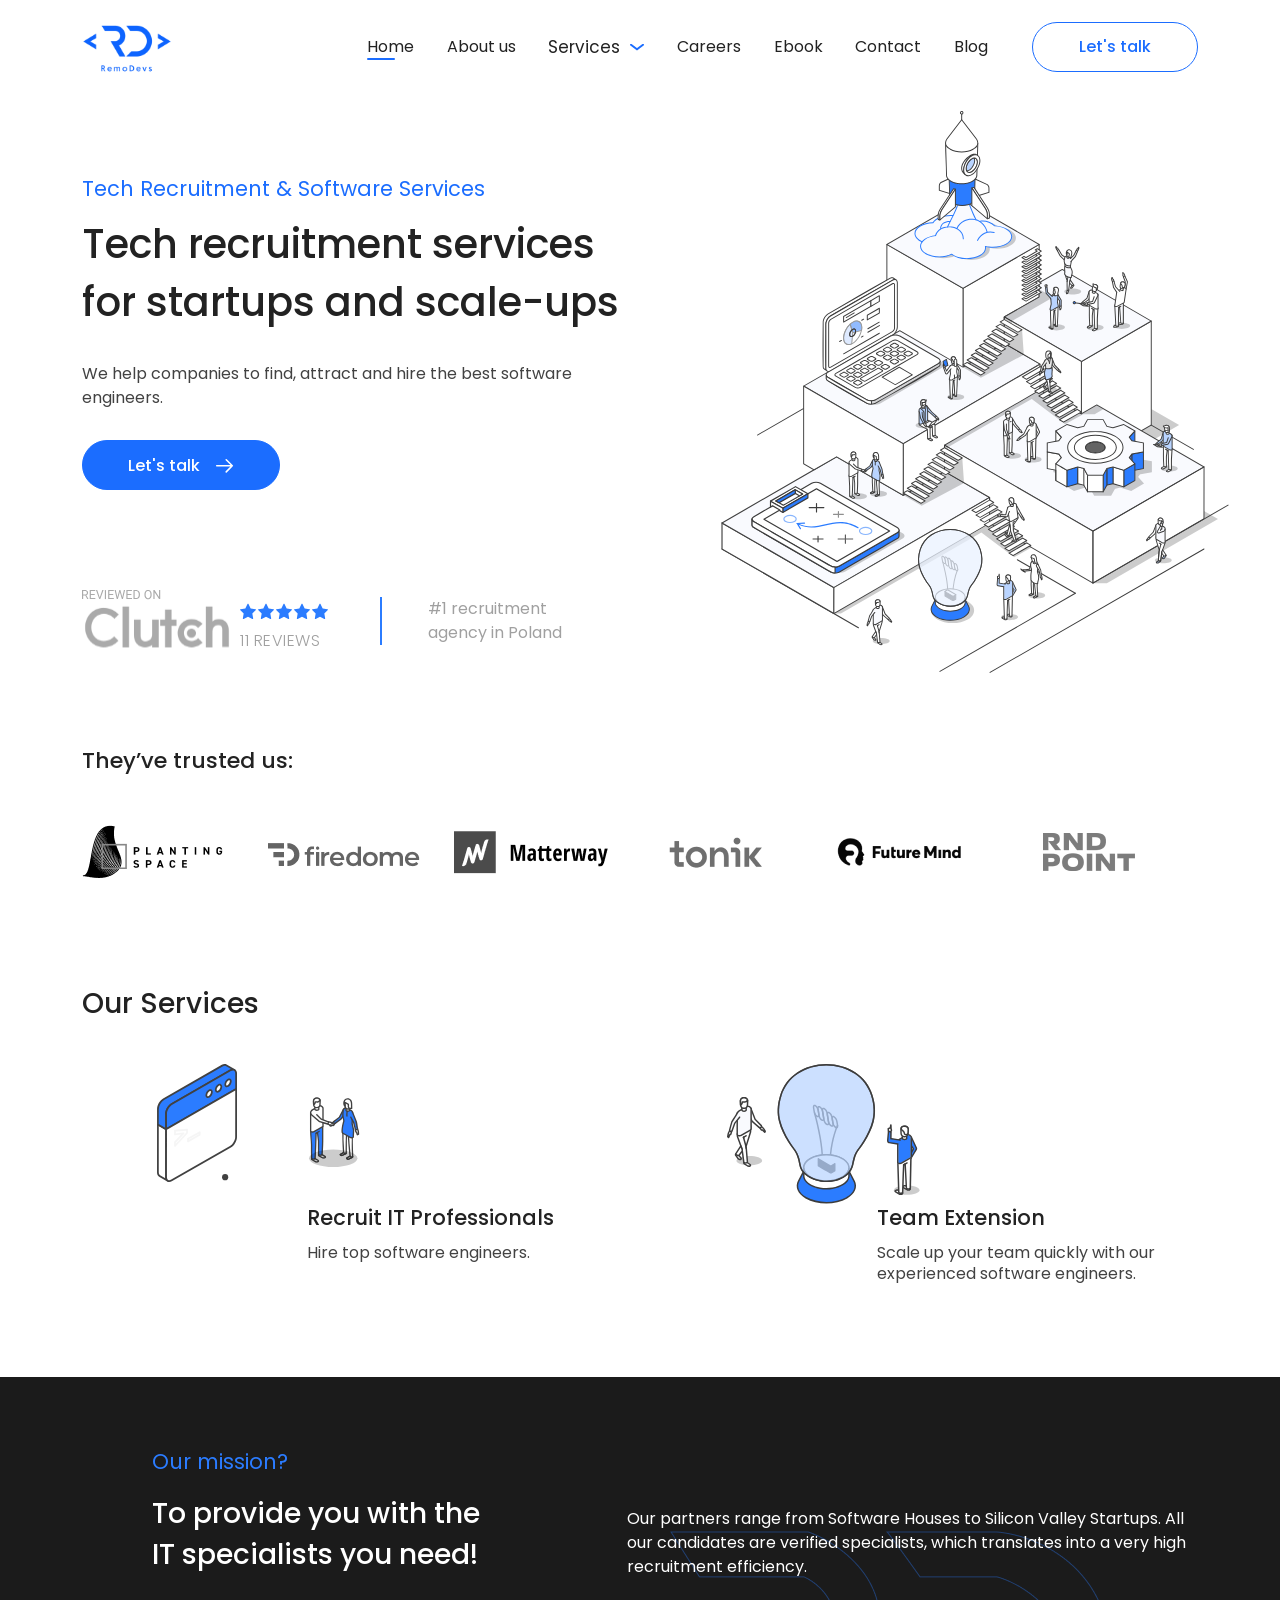
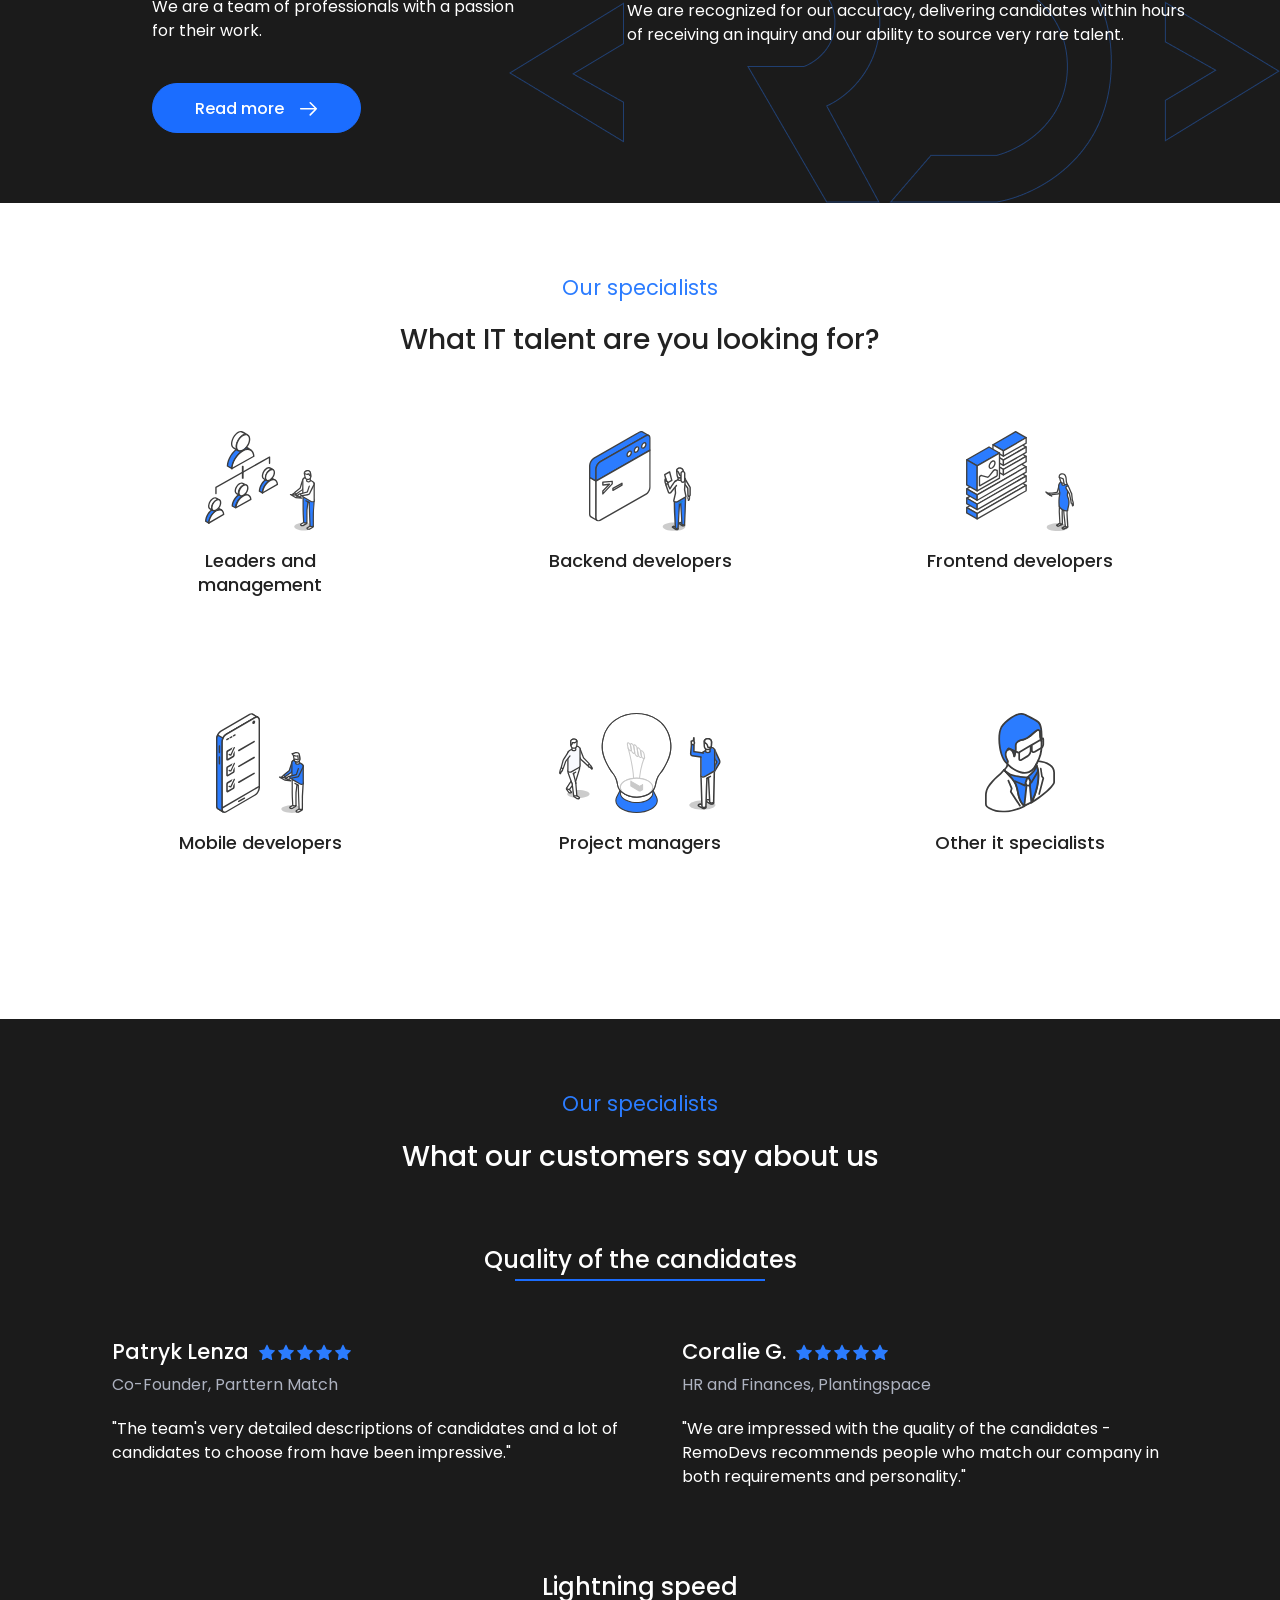
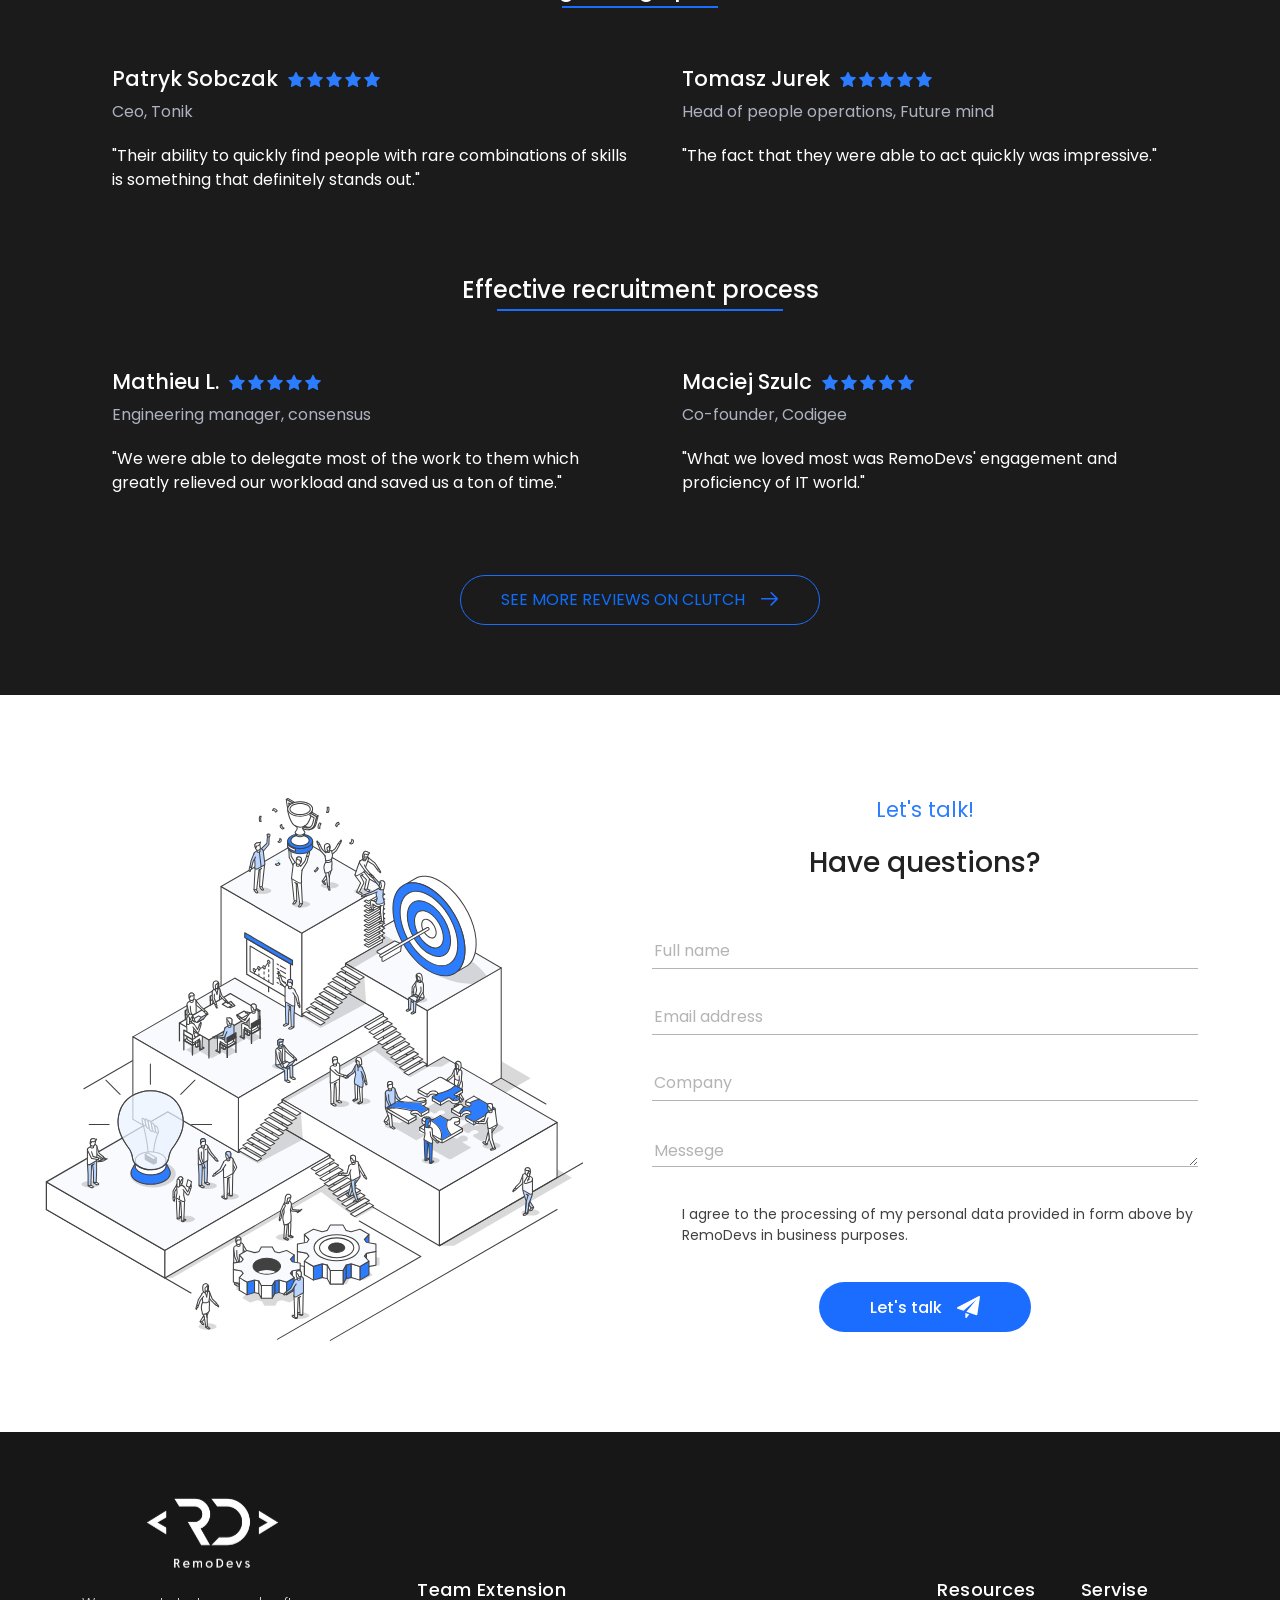
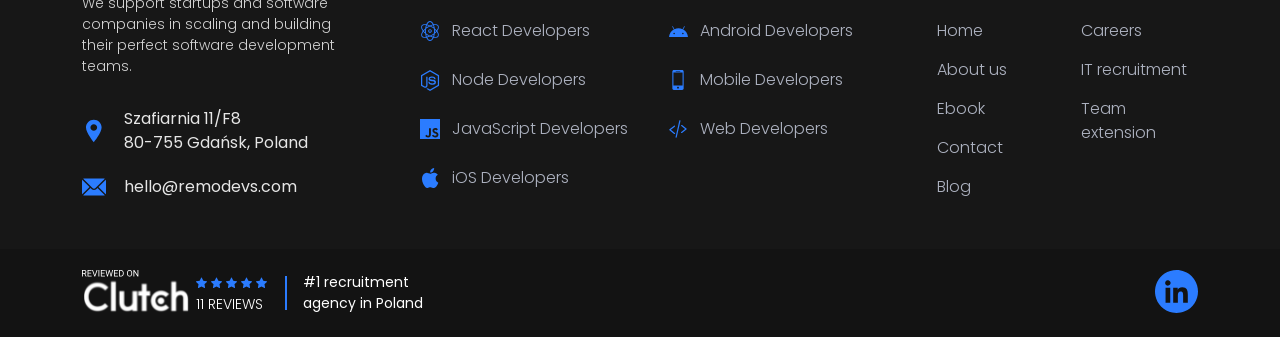
==== index.html @ f788c403 "Add files via upload" ====
<!DOCTYPE html>
<html lang="en">

<head>
    <meta charset="UTF-8">
    <meta http-equiv="X-UA-Compatible" content="IE=edge">
    <meta name="viewport" content="width=device-width, initial-scale=1.0">
    <title>Main</title>
    <link rel="apple-touch-icon-precomposed" href="favicon/favicon.png">
    <link rel="icon" href="favicon/favicon.png">
    <link rel="stylesheet" href="css/lib/bootstrap.min.css">
    <link rel="stylesheet" href="css/lib/slick.css">
    <link rel="stylesheet" href="css/style.css">
</head>

<body>

    <header class="header">
        <div class="container">
            <div class="row align-items-center">
                <div class="col-xl-3 col-lg-2">
                    <a href="index.html" class="header__logo">
                        <img src="img/logo.svg" alt="logo">
                    </a>
                </div>
                <div class="col-xl-7 col-lg-8 mobilemenu-wrapper">
                    <nav class="header__nav">
                        <ul>
                            <li class="active"><a href="#">Home</a></li>
                            <li><a href="#">About us</a></li>
                            <li class="submenu">
                                <a href="#">Services</a>
                                <ul>
                                    <li><a href="#">IT Recruitment</a></li>
                                    <li><a href="#">Team Extension</a></li>
                                </ul>
                            </li>
                            <li><a href="#">Careers</a></li>
                            <li><a href="#">Ebook</a></li>
                            <li><a href="#">Contact</a></li>
                            <li><a href="#">Blog</a></li>
                        </ul>
                        <a href="#" class="header__btn">
                            Let's talk
                        </a>
                    </nav>
                </div>
                <div class="col-xl-2 text-lg-end col-lg-2">
                    <a href="#" class="header__btn">
                        Let's talk
                    </a>
                </div>
            </div>
            <button class="burger">
                <span></span><span></span><span></span>
            </button>
        </div>
    </header>

    <main class="main">
        <section class="welcomesect">
            <div class="container">
                <div class="row">
                    <div class="col-lg-6">
                        <div class="welcomesect__text">
                            <p class="subtitle">Tech Recruitment & Software Services</p>
                            <h1>
                                Tech recruitment services<br> for startups and scale-ups
                            </h1>
                            <div class="descr">
                                <p>
                                    We help companies to find, attract and hire the best software engineers.
                                </p>
                            </div>
                            <a class="blue-btn" href="#">Let's talk <img src="img/btn-arrow.svg" alt="arrow"></a>
                            <div class="welcomesect__imgwrapper mob">
                                <img src="img/illustration1.svg" alt="img">
                            </div>
                            <a href="#">
                                <div class="clutchbox">
                                    <div class="clutchbox__left">
                                        <img src="img/clutch.svg" alt="clutch">
                                        <div class="ratingbox">
                                            <div class="stars">
                                                <img src="img/star-blue.svg" alt="star">
                                                <img src="img/star-blue.svg" alt="star">
                                                <img src="img/star-blue.svg" alt="star">
                                                <img src="img/star-blue.svg" alt="star">
                                                <img src="img/star-blue.svg" alt="star">
                                            </div>
                                            <p>
                                                11 reviews
                                            </p>
                                        </div>
                                    </div>
                                    <div class="clutchbox__right">
                                        <p>
                                            #1 recruitment<br> agency in Poland
                                        </p>
                                    </div>
                                </div>
                            </a>
                        </div>
                    </div>
                    <div class="col-lg-6">
                        <div class="welcomesect__imgwrapper">
                            <img src="img/illustration1.svg" alt="img">
                        </div>
                    </div>
                </div>
            </div>
        </section>

        <section class="trustedus">
            <div class="container">
                <h4>They’ve trusted us:</h4>
                <div class="trusted-slider">
                    <div><a href="#" target="_blank"><img src="img/brand1.png" alt="img"></a></div>
                    <div><a href="#" target="_blank"><img src="img/brand2.png" alt="img"></a></div>
                    <div><a href="#" target="_blank"><img src="img/brand3.png" alt="img"></a></div>
                    <div><a href="#" target="_blank"><img src="img/brand4.png" alt="img"></a></div>
                    <div><a href="#" target="_blank"><img src="img/brand5.png" alt="img"></a></div>
                    <div><a href="#" target="_blank"><img src="img/brand6.png" alt="img"></a></div>
                    <div><a href="#" target="_blank"><img src="img/brand7.png" alt="img"></a></div>
                    <div><a href="#" target="_blank"><img src="img/brand8.png" alt="img"></a></div>
                    <div><a href="#" target="_blank"><img src="img/brand9.png" alt="img"></a></div>
                    <div><a href="#" target="_blank"><img src="img/brand10.png" alt="img"></a></div>
                    <div><a href="#" target="_blank"><img src="img/brand11.png" alt="img"></a></div>
                    <div><a href="#" target="_blank"><img src="img/brand12.png" alt="img"></a></div>
                    <div><a href="#" target="_blank"><img src="img/brand13.png" alt="img"></a></div>
                </div>
            </div>
        </section>

        <section class="outservices">
            <div class="container">
                <h3>Our Services</h3>
                <div class="row">
                    <div class="col-sm-6">
                        <div class="outservices__box">
                            <a href="#">
                                <div class="outservices__img">
                                    <img src="img/service-pic1.svg" alt="img">
                                </div>
                                <div class="descr">
                                    <h6>Recruit IT Professionals</h6>
                                    <p>
                                        Hire top software engineers.
                                    </p>
                                    <div class="text-end">
                                        <img src="img/service-arrow.svg" alt="arrow">
                                    </div>
                                </div>

                            </a>
                        </div>
                    </div>
                    <div class="col-sm-6">
                        <div class="outservices__box">
                            <a href="#">
                                <div class="outservices__img">
                                    <img src="img/service-pic2.svg" alt="img">
                                </div>
                                <div class="descr">
                                    <h6>Team Extension</h6>
                                    <p>
                                        Scale up your team quickly with our experienced software engineers.
                                    </p>
                                    <div class="text-end">
                                        <img src="img/service-arrow.svg" alt="arrow">
                                    </div>
                                </div>

                            </a>
                        </div>
                    </div>
                </div>
            </div>
        </section>

        

        <section class="outmission blacksection">
            <div class="container">
                <div class="row">
                    <div class="col-lg-5">
                        <div class="outmission__leftsect">
                            <p class="subtitle">Our mission?</p>
                            <h3>To provide you with the<br> IT specialists you need!</h3>
                            <div class="descr">
                                <p>
                                    We are a team of professionals with a passion for their work.
                                </p>
                            </div>
                            <a class="blue-btn border-hover" href="#">
                                Read more 
                                <svg width="19" height="15" viewBox="0 0 19 15" fill="none" xmlns="http://www.w3.org/2000/svg">
                                    <path d="M11.2285 1.72848L17.2782 7.77817M17.2782 7.77817L11.2285 13.8279M17.2782 7.77817H1.72183" stroke="white" stroke-width="1.6" stroke-linecap="round" stroke-linejoin="round"/>
                                    </svg>
                                    
                            </a>
                        </div>
                    </div>
                    <div class="col-lg-7">
                        <div class="outmission__rightsect">
                            <p>
                                Our partners range from Software Houses to Silicon Valley Startups.
                                All our candidates are verified specialists, which translates into a very high
                                recruitment efficiency.
                            </p>
                            <p>
                                We are recognized for our accuracy, delivering candidates within hours of receiving an
                                inquiry and our ability to source very rare talent.
                            </p>
                            <a class="blue-btn outmissionbtnmob" href="#">Read more <img src="img/btn-arrow.svg" alt="arrow"></a>
                        </div>
                    </div>
                </div>
            </div>

            <img class="bg" src="img/logobg.png" alt="bg">
        </section>

        <section class="ourspecialists">
            <div class="container">
                <p class="subtitle text-center">Our specialists</p>
                <h3 class="text-center">What IT talent are you looking for?</h3>
                <div class="row">
                    <div class="col-lg-4 col-md-4 col-6">
                        <a href="#" class="ourspecialists__box">
                            <div class="imgwrap">
                                <img src="img/specialist1.svg" alt="img">
                            </div>
                            <div class="descr">
                                <p>Leaders and management</p>
                                <img src="img/specialists-arrow.svg" alt="arrow">
                            </div>
                        </a>
                    </div>
                    <div class="col-lg-4 col-md-4 col-6">
                        <a href="#" class="ourspecialists__box">
                            <div class="imgwrap">
                                <img src="img/specialist2.svg" alt="img">
                            </div>
                            <div class="descr">
                                <p>Backend developers</p>
                                <img src="img/specialists-arrow.svg" alt="arrow">
                            </div>
                        </a>
                    </div>
                    <div class="col-lg-4 col-md-4 col-6">
                        <a href="#" class="ourspecialists__box">
                            <div class="imgwrap">
                                <img src="img/specialist3.svg" alt="img">
                            </div>
                            <div class="descr">
                                <p>Frontend developers</p>
                                <img src="img/specialists-arrow.svg" alt="arrow">
                            </div>
                        </a>
                    </div>
                    <div class="col-lg-4 col-md-4 col-6">
                        <a href="#" class="ourspecialists__box">
                            <div class="imgwrap">
                                <img src="img/specialist4.svg" alt="img">
                            </div>
                            <div class="descr">
                                <p>Mobile developers</p>
                                <img src="img/specialists-arrow.svg" alt="arrow">
                            </div>
                        </a>
                    </div>
                    <div class="col-lg-4 col-md-4 col-6">
                        <a href="#" class="ourspecialists__box">
                            <div class="imgwrap">
                                <img src="img/specialist5.svg" alt="img">
                            </div>
                            <div class="descr">
                                <p>Project managers</p>
                                <img src="img/specialists-arrow.svg" alt="arrow">
                            </div>
                        </a>
                    </div>
                    <div class="col-lg-4 col-md-4 col-6">
                        <a href="#" class="ourspecialists__box">
                            <div class="imgwrap">
                                <img src="img/specialist6.svg" alt="img">
                            </div>
                            <div class="descr">
                                <p>Other it specialists</p>
                                <img src="img/specialists-arrow.svg" alt="arrow">
                            </div>
                        </a>
                    </div>
                </div>
            </div>
        </section>

        <section class="testimonials blacksection">
            <div class="container">
                <p class="subtitle text-center">Our specialists</p>
                <h3 class="text-center">What our customers say about us</h3>
                <div class="testimonials__box">
                    <h4 class="text-center"><span>Quality of the candidates</span></h4>
                    <div class="row">
                        <div class="col-md-6">
                            <div class="testimonial__box">
                                <div class="testimonial__boxtitle">
                                    <p class="title">
                                        Patryk Lenza
                                    </p>
                                    <div class="stars">
                                        <img src="img/star-blue.svg" alt="star">
                                        <img src="img/star-blue.svg" alt="star">
                                        <img src="img/star-blue.svg" alt="star">
                                        <img src="img/star-blue.svg" alt="star">
                                        <img src="img/star-blue.svg" alt="star">
                                    </div>
                                </div>
                                <p class="proff">Co-Founder, Parttern Match</p>
                                <div class="descr">
                                    <p>
                                        "The team's very detailed descriptions of candidates and a lot of candidates to
                                        choose from have been impressive."
                                    </p>
                                </div>
                            </div>
                        </div>
                        <div class="col-md-6">
                            <div class="testimonial__box">
                                <div class="testimonial__boxtitle">
                                    <p class="title">
                                        Coralie G.
                                    </p>
                                    <div class="stars">
                                        <img src="img/star-blue.svg" alt="star">
                                        <img src="img/star-blue.svg" alt="star">
                                        <img src="img/star-blue.svg" alt="star">
                                        <img src="img/star-blue.svg" alt="star">
                                        <img src="img/star-blue.svg" alt="star">
                                    </div>
                                </div>
                                <p class="proff">HR and Finances, Plantingspace</p>
                                <div class="descr">
                                    <p>
                                        "We are impressed with the quality of the
                                        candidates - RemoDevs recommends people who match our company in both
                                        requirements and personality."
                                    </p>
                                </div>
                            </div>
                        </div>
                    </div>
                </div>
                <div class="testimonials__box">
                    <h4 class="text-center"><span>Lightning speed</span></h4>
                    <div class="row">
                        <div class="col-md-6">
                            <div class="testimonial__box">
                                <div class="testimonial__boxtitle">
                                    <p class="title">
                                        Patryk Sobczak
                                    </p>
                                    <div class="stars">
                                        <img src="img/star-blue.svg" alt="star">
                                        <img src="img/star-blue.svg" alt="star">
                                        <img src="img/star-blue.svg" alt="star">
                                        <img src="img/star-blue.svg" alt="star">
                                        <img src="img/star-blue.svg" alt="star">
                                    </div>
                                </div>
                                <p class="proff">Ceo, Tonik</p>
                                <div class="descr">
                                    <p>
                                        "Their ability to quickly find people with rare combinations of skills is
                                        something that definitely stands out."
                                    </p>
                                </div>
                            </div>
                        </div>
                        <div class="col-md-6">
                            <div class="testimonial__box">
                                <div class="testimonial__boxtitle">
                                    <p class="title">
                                        Tomasz Jurek
                                    </p>
                                    <div class="stars">
                                        <img src="img/star-blue.svg" alt="star">
                                        <img src="img/star-blue.svg" alt="star">
                                        <img src="img/star-blue.svg" alt="star">
                                        <img src="img/star-blue.svg" alt="star">
                                        <img src="img/star-blue.svg" alt="star">
                                    </div>
                                </div>
                                <p class="proff">Head of people operations, Future mind</p>
                                <div class="descr">
                                    <p>
                                        "The fact that they were able to act quickly was impressive."
                                    </p>
                                </div>
                            </div>
                        </div>
                    </div>
                </div>
                <div class="testimonials__box">
                    <h4 class="text-center"><span>Effective recruitment process</span></h4>
                    <div class="row">
                        <div class="col-md-6">
                            <div class="testimonial__box">
                                <div class="testimonial__boxtitle">
                                    <p class="title">
                                        Mathieu L.
                                    </p>
                                    <div class="stars">
                                        <img src="img/star-blue.svg" alt="star">
                                        <img src="img/star-blue.svg" alt="star">
                                        <img src="img/star-blue.svg" alt="star">
                                        <img src="img/star-blue.svg" alt="star">
                                        <img src="img/star-blue.svg" alt="star">
                                    </div>
                                </div>
                                <p class="proff">Engineering manager, consensus</p>
                                <div class="descr">
                                    <p>
                                        "We were able to delegate most of the work to them which greatly relieved our
                                        workload and saved us a ton of time."
                                    </p>
                                </div>
                            </div>
                        </div>
                        <div class="col-md-6">
                            <div class="testimonial__box">
                                <div class="testimonial__boxtitle">
                                    <p class="title">
                                        Maciej Szulc
                                    </p>
                                    <div class="stars">
                                        <img src="img/star-blue.svg" alt="star">
                                        <img src="img/star-blue.svg" alt="star">
                                        <img src="img/star-blue.svg" alt="star">
                                        <img src="img/star-blue.svg" alt="star">
                                        <img src="img/star-blue.svg" alt="star">
                                    </div>
                                </div>
                                <p class="proff">Co-founder, Codigee</p>
                                <div class="descr">
                                    <p>
                                        "What we loved most was RemoDevs' engagement and proficiency of IT world."
                                    </p>
                                </div>
                            </div>
                        </div>
                    </div>
                </div>
                <div class="testimonialsbtn text-center">
                    <a href="#" class="border-hover">
                        SEE MORE REVIEWS ON CLUTCH
                        <svg width="19" height="15" viewBox="0 0 19 15" fill="none" xmlns="http://www.w3.org/2000/svg">
                            <path
                                d="M11.2285 1.72848L17.2782 7.77817M17.2782 7.77817L11.2285 13.8279M17.2782 7.77817H1.72183"
                                stroke="#1B6DFF" stroke-width="1.6" stroke-linecap="round" stroke-linejoin="round" />
                        </svg>
                    </a>
                </div>
            </div>
        </section>

        <section class="formsection">
            <div class="container">
                <div class="row">
                    <div class="col-lg-6">
                        <div class="formsection__leftpic">
                            <img src="img/illustration2.svg" alt="img">
                        </div>
                    </div>
                    <div class="col-lg-6">
                        <div class="formsection__form">
                            <p class="subtitle text-center">Let's talk!</p>
                            <h3 class="text-center">Have questions?</h3>
                            <form action="#">
                                <div class="inputfield">
                                    <input type="text" placeholder="Full name">
                                </div>
                                <div class="inputfield">
                                    <input type="email" placeholder="Email address">
                                </div>
                                <div class="inputfield">
                                    <input type="text" placeholder="Company">
                                </div>
                                <div class="inputfield">
                                    <textarea placeholder="Messege"></textarea>
                                </div>
                                <div class="checkfield">
                                    <input type="checkbox" id="check1" checked>
                                    <label for="check1">
                                        I agree to the processing of my personal data provided in form above by RemoDevs
                                        in business purposes.
                                    </label>
                                </div>
                                <div class="text-center">
                                    <button type="submit" class="formbtn blue-btn">
                                        Let's talk
                                        <img src="img/paper-plane.svg" alt="img">
                                    </button>
                                </div>
                            </form>
                        </div>
                    </div>
                </div>
            </div>
        </section>


    </main>

    <footer class="footer">
        <div class="footer__topsect">
            <div class="container">
                <div class="row">
                    <div class="col-lg-3">
                        <div class="footer__leftinfo">
                            <div class="footer__logo">
                                <a href="index.html"><img src="img/logo-footer.svg" alt="logo"></a>
                            </div>
                            <div class="descr">
                                <p>
                                    We support startups and software companies in scaling and building their perfect
                                    software development teams.
                                </p>
                            </div>
                            <ul>
                                <li class="address">
                                    <a href="#">
                                        Szafiarnia 11/F8<br>
                                        80-755 Gdańsk, Poland
                                    </a>
                                </li>
                                <li class="mail"><a href="#">hello@remodevs.com</a></li>
                            </ul>
                        </div>
                    </div>
                    <div class="col-lg-6">
                        <div class="footer__centernav">
                            <p class="title">Team Extension</p>
                            <ul>
                                <li class="icreact"><a href="#">React Developers</a></li>
                                <li class="icandroid"><a href="#">Android Developers</a></li>
                                <li class="icnode"><a href="#">Node Developers</a></li>
                                <li class="icmob"><a href="#">Mobile Developers</a></li>
                                <li class="icjs"><a href="#">JavaScript Developers</a></li>
                                <li class="icweb"><a href="#">Web Developers</a></li>
                                <li class="icios"><a href="#">iOS Developers</a></li>
                            </ul>
                        </div>
                    </div>
                    <div class="col-lg-3">
                        <div class="footer__rightnav">
                            <div class="listbox">
                                <p class="title">Resources</p>
                                <ul>
                                    <li><a href="#">Home</a></li>
                                    <li><a href="#">About us</a></li>
                                    <li><a href="#">Ebook</a></li>
                                    <li><a href="#">Contact</a></li>
                                    <li><a href="#">Blog</a></li>
                                </ul>
                            </div>
                            <div class="listbox">
                                <p class="title">Servise</p>
                                <ul>
                                    <li><a href="#">Careers</a></li>
                                    <li><a href="#">IT recruitment </a></li>
                                    <li><a href="#">Team extension</a></li>
                                </ul>
                            </div>
                        </div>
                    </div>
                </div>
            </div>
        </div>
        <div class="footer__bottsect">
            <div class="container">
                <div class="row">
                    <div class="col-lg-6 col-md-8">
                        <a href="#">
                            <div class="clutchbox">
                                <div class="clutchbox__left">
                                    <img src="img/clutch-footer.svg" alt="clutch">
                                    <div class="ratingbox">
                                        <div class="stars">
                                            <img src="img/star-blue.svg" alt="star">
                                            <img src="img/star-blue.svg" alt="star">
                                            <img src="img/star-blue.svg" alt="star">
                                            <img src="img/star-blue.svg" alt="star">
                                            <img src="img/star-blue.svg" alt="star">
                                        </div>
                                        <p>
                                            11 reviews
                                        </p>
                                    </div>
                                </div>
                                <div class="clutchbox__right">
                                    <p>
                                        #1 recruitment<br> agency in Poland
                                    </p>
                                </div>
                            </div>
                        </a>
                    </div>
                    <div class="col-lg-6 col-md-4">
                        <div class="text-md-end text-center">
                            <a href="#" target="_blank" class="footln">
                                <svg width="43" height="43" viewBox="0 0 43 43" fill="none"
                                    xmlns="http://www.w3.org/2000/svg">
                                    <g clip-path="url(#clip0_280_4786)">
                                        <path
                                            d="M21.5 0C17.2477 0 13.0909 1.26095 9.55525 3.6234C6.01959 5.98585 3.26388 9.3437 1.6366 13.2723C0.00931556 17.2009 -0.416456 21.5239 0.413126 25.6944C1.24271 29.865 3.29039 33.696 6.29722 36.7028C9.30405 39.7096 13.135 41.7573 17.3056 42.5869C21.4762 43.4165 25.7991 42.9907 29.7277 41.3634C33.6563 39.7361 37.0142 36.9804 39.3766 33.4448C41.7391 29.9091 43 25.7523 43 21.5C43 15.7978 40.7348 10.3292 36.7028 6.2972C32.6708 2.26517 27.2022 0 21.5 0V0ZM15.248 32.8158H10.5576V17.7064H15.248V32.8158ZM12.9 15.6441C12.3602 15.6463 11.8319 15.4885 11.3818 15.1905C10.9316 14.8925 10.58 14.4678 10.3712 13.9699C10.1625 13.4721 10.106 12.9236 10.2089 12.3937C10.3118 11.8638 10.5695 11.3763 10.9494 10.9928C11.3293 10.6094 11.8144 10.3471 12.3433 10.2393C12.8722 10.1314 13.4213 10.1828 13.921 10.3869C14.4207 10.591 14.8487 10.9387 15.1509 11.386C15.4531 11.8333 15.6158 12.3602 15.6186 12.9C15.6201 13.6238 15.335 14.3188 14.8256 14.833C14.3161 15.3473 13.6238 15.6388 12.9 15.6441ZM32.8158 32.8158H28.1282V25.4605C28.1282 23.7066 28.0943 21.4576 25.6897 21.4576C23.2851 21.4576 22.8607 23.3643 22.8607 25.3332V32.8158H18.1901V17.7064H22.691V19.7659H22.7561C23.3813 18.5777 24.9117 17.3245 27.1947 17.3245C31.9417 17.3245 32.8158 20.4533 32.8158 24.5157V32.8158Z"
                                            fill="#2B7CFF" />
                                    </g>
                                    <defs>
                                        <clipPath id="clip0_280_4786">
                                            <rect width="43" height="43" fill="white" />
                                        </clipPath>
                                    </defs>
                                </svg>
                            </a>
                        </div>
                    </div>
                </div>
            </div>
        </div>
    </footer>



    <script src="js/lib/jquery.js"></script>
    <script src="js/lib/slick.min.js"></script>
    <script src="js/common.js"></script>
</body>

</html>
---- css/style.css ----
@import url("https://fonts.googleapis.com/css2?family=Poppins:wght@100;200;300;400;500;600;700;800;900&display=swap");body{font-family:"Poppins",sans-serif;color:#424242}@media (min-width:1450.8px){.container{max-width:1420px}}.main{padding-top:93px}.blue-btn{font-weight:500;font-size:18px;line-height:27px;color:#fff;background:#1B6DFF;border-radius:30px;text-decoration:none;display:-webkit-inline-box;display:-ms-inline-flexbox;display:inline-flex;-webkit-box-align:center;-ms-flex-align:center;align-items:center;-webkit-box-pack:center;-ms-flex-pack:center;justify-content:center;min-height:58px;padding:3px 55px;-webkit-transition:0.3s;transition:0.3s;border:1px solid #1B6DFF}.blue-btn:hover{color:#fff;-webkit-box-shadow:0px 2px 10px #1b6dff;box-shadow:0px 2px 10px #1b6dff}.blue-btn:hover img,.blue-btn:hover svg{-webkit-transform:translateX(5px);transform:translateX(5px)}.blue-btn img,.blue-btn svg{margin-left:15px;-webkit-transition:0.3s;transition:0.3s}.blue-btn svg path{-webkit-transition:0.3s;transition:0.3s}.blue-btn.border-hover:hover{-webkit-box-shadow:none;box-shadow:none;background:transparent;color:#1B6DFF}.blue-btn.border-hover:hover svg path{stroke:#1B6DFF}.blue-btn.white{background:transparent;border:1px solid #1B6DFF;color:#1B6DFF}.blue-btn.white svg path{-webkit-transition:0.3s;transition:0.3s}.blue-btn.white:hover{-webkit-box-shadow:none;box-shadow:none;color:#fff;background:#1B6DFF}.blue-btn.white:hover svg path{stroke:#fff}.blacksection{background:#1B1B1B}.subtitle{font-size:23px;line-height:147%;color:#2B7CFF}h3{font-weight:500;font-size:36px;line-height:147%;color:#222222}.formsection.black .formsection__form .formbtn{border:1px solid #1B6DFF}.formsection.black .formsection__form .formbtn:hover{background:transparent;-webkit-box-shadow:none;box-shadow:none;color:#1B6DFF}.formsection.black .formsection__form .formbtn:hover svg path{fill:#1B6DFF}:root{scroll-behavior:inherit}header.header{height:93px;display:-webkit-box;display:-ms-flexbox;display:flex;-webkit-box-align:center;-ms-flex-align:center;align-items:center;position:fixed;background:#fff;width:100%;left:0;top:0;z-index:11}header.header .header__logo img{max-height:78px}header.header .header__nav{padding-right:20px}header.header .header__nav>ul{list-style-type:none;padding:0;margin:0;display:-webkit-box;display:-ms-flexbox;display:flex;-webkit-box-align:center;-ms-flex-align:center;align-items:center;-webkit-box-pack:justify;-ms-flex-pack:justify;justify-content:space-between}header.header .header__nav>ul>li:not(.submenu)>a{text-decoration:none;position:relative;color:#222222;font-size:17px;line-height:26px}header.header .header__nav>ul>li:not(.submenu)>a:after{content:"";display:inline-block;width:0;height:2px;background:#1B6DFF;-webkit-transition:0.3s;transition:0.3s;border-radius:5px;position:absolute;left:0;bottom:-2px}header.header .header__nav>ul>li:not(.submenu)>a:hover:after{width:28px}header.header .header__nav>ul>li:not(.submenu).active a:after{width:28px}header.header .header__nav>ul>li:not(.submenu):hover a:before{-webkit-transform:rotate(180deg);transform:rotate(180deg)}header.header .header__nav>ul>li{position:relative;padding:8px 0}header.header .header__nav>ul>li.submenu>a{padding:8px 24px 8px 0;text-decoration:none;text-decoration:none;position:relative;color:#222222;font-size:17px;line-height:26px}header.header .header__nav>ul>li.submenu>a:before{content:"";display:inline-block;width:14px;height:7px;background:url("../img/menu-arrow.svg") no-repeat center/100%;position:absolute;right:0;top:17px;-webkit-transition:0.3s;transition:0.3s}header.header .header__nav>ul>li.submenu>a:hover+ul{opacity:1;visibility:visible;z-index:1;-webkit-transform:translateY(0);transform:translateY(0)}header.header .header__nav>ul>li.submenu ul{background:#fff;-webkit-box-shadow:0px 4px 24px rgba(0,0,0,0.09);box-shadow:0px 4px 24px rgba(0,0,0,0.09);border-radius:6px;list-style-type:none;padding:20px 0 26px;margin:0;position:absolute;top:100%;right:0;width:210px;opacity:0;-webkit-transition:0.5s;transition:0.5s;visibility:hidden;z-index:-1;-webkit-transform:translateY(-10px);transform:translateY(-10px)}header.header .header__nav>ul>li.submenu ul li{margin-bottom:15px}header.header .header__nav>ul>li.submenu ul li:last-child{margin-bottom:0}header.header .header__nav>ul>li.submenu ul li a{padding:5px 5px 5px 25px;display:block;font-size:17px;line-height:26px;color:#222;-webkit-transition:0.3s;transition:0.3s;position:relative;text-decoration:none}header.header .header__nav>ul>li.submenu ul li a:before{content:"";display:inline-block;left:0;top:0;height:100%;width:3px;background:transparent;position:absolute;-webkit-transition:0.3s;transition:0.3s}header.header .header__nav>ul>li.submenu ul li a:hover{color:#2B7CFF}header.header .header__nav>ul>li.submenu ul li a:hover:before{background:#2B7CFF}header.header .header__nav>ul>li.submenu ul li.active a{color:#2B7CFF}header.header .header__nav>ul>li.submenu ul li.active a:before{background:#2B7CFF}header.header .header__nav>ul>li.submenu ul:hover{opacity:1;visibility:visible;z-index:1;-webkit-transform:translateY(0);transform:translateY(0)}header.header .header__btn{text-decoration:none;font-weight:500;font-size:18px;line-height:27px;color:#1B6DFF;text-align:center;min-height:58px;max-width:195px;width:100%;display:-webkit-box;display:-ms-flexbox;display:flex;-webkit-box-align:center;-ms-flex-align:center;align-items:center;-webkit-box-pack:center;-ms-flex-pack:center;justify-content:center;border:1px solid #1B6DFF;border-radius:30px;-webkit-transition:0.5s;transition:0.5s}header.header .header__btn:hover{color:#fff;background:#1B6DFF}.burger{display:none}header.header.header__shadow{-webkit-box-shadow:0 0 10px rgba(27,109,255,0.1490196078);box-shadow:0 0 10px rgba(27,109,255,0.1490196078);background:#fff}header.header .header__nav .header__btn{display:none}header.header.header_back{background:#1B1B1B}header.header.header_back .header__nav>ul>li:not(.submenu)>a{color:#fff}header.header.header_back .header__nav>ul>li.submenu>a{color:#fff}header.header.header_back .header__nav>ul>li.submenu>a:before{background:url(../img/menu-arrow-white.svg) no-repeat center/100%}header.header.header_back .col-lg-2 .header__btn{color:#fff;border-color:#fff}header.header.header_back .col-lg-2 .header__btn:hover{border-color:#1B6DFF}header.header.header_back .burger span{background:#fff}@media (max-width:1399.8px){header.header .header__btn{min-height:50px;font-size:16px}header.header .header__nav>ul>li.submenu ul li a,header.header .header__nav>ul>li:not(.submenu)>a{font-size:16px}}@media (max-width:1199.8px){header.header{height:70px}header.header .header__btn{min-height:42px}}@media (max-width:991.8px){header.header .col-xl-2,header.header .col-xl-7{display:none}header.header .container{position:relative}.burger{display:inline-block;border:none;background-color:transparent;outline:none;position:absolute;right:15px;top:25px;padding:0;width:24px;height:24px;overflow:hidden}.burger span{display:block;height:2px;background:#2B7CFF;margin:4px 0;border-radius:5px;-webkit-transition:0.5s;transition:0.5s;-webkit-transform-origin:0 0;transform-origin:0 0}.burger span:first-child{-webkit-transform:translateX(-50%);transform:translateX(-50%)}.burger span:nth-child(2){-webkit-transform:translateX(0);transform:translateX(0)}.burger span:nth-child(3){-webkit-transform:translateX(50%);transform:translateX(50%)}.burger.open span:first-child{-webkit-transform:translateX(4px) translateY(-2px) rotate(45deg);transform:translateX(4px) translateY(-2px) rotate(45deg)}.burger.open span:nth-child(2){-webkit-transform:translateX(100%);transform:translateX(100%)}.burger.open span:nth-child(3){-webkit-transform:translateX(2px) translateY(3px) rotate(-45deg);transform:translateX(2px) translateY(3px) rotate(-45deg)}header.header .col-xl-7.mobilemenu-wrapper{display:block;background:#fff;position:fixed;left:0;top:70px;width:100%;height:calc(100vh - 70px);overflow:scroll}header.header .header__nav{max-width:720px;margin:0 auto;padding:50px 15px 20px}header.header .header__nav>ul{display:block}header.header .header__nav>ul li{display:block;margin-bottom:0;margin-top:20px}header.header .header__nav>ul>li:not(.submenu)>a{font-size:20px}header.header .header__nav>ul>li.submenu>a{font-size:20px}header.header .header__nav>ul>li.submenu>a:before{top:19px}header.header .header__nav>ul>li.submenu>a+ul{opacity:1;visibility:visible;z-index:1;-webkit-transform:translateY(0);transform:translateY(0)}header.header .header__nav>ul>li.submenu>a+ul,header.header .header__nav>ul>li.submenu>a:hover+ul{display:none}header.header .header__nav>ul>li.submenu ul{position:relative;background:transparent;-webkit-box-shadow:none;box-shadow:none;padding:0}header.header .header__nav>ul>li.submenu ul li a{font-size:18px}header.header .header__nav>ul>li:hover a:before{-webkit-transform:rotate(0);transform:rotate(0)}header.header .header__nav .header__btn{display:-webkit-inline-box;display:-ms-inline-flexbox;display:inline-flex;margin-top:50px}header.header .col-xl-7.mobilemenu-wrapper{-webkit-transition:0.5s;transition:0.5s;-webkit-transform:translateX(100%);transform:translateX(100%)}header.header .col-xl-7.mobilemenu-wrapper.open{-webkit-transform:translateX(0);transform:translateX(0)}header.header .header__nav>ul>li.submenu ul{padding-top:10px}header.header .header__nav>ul>li.submenu ul li{margin-top:0}header.header .header__nav>ul>li.submenu>a+ul,header.header .header__nav>ul>li.submenu>a:hover+ul{width:100%;padding:0;margin:0;top:inherit;-webkit-transform:none;transform:none;right:inherit;-webkit-transition:none;transition:none;padding-top:15px}header.header.header_back .col-xl-7.mobilemenu-wrapper.open{background:#1B1B1B}header.header.header_back .header__nav>ul>li.submenu ul li a{color:#fff}header.header.header_back .header__nav .header__btn{border-color:#fff;color:#fff}}@media (max-width:575.8px){header.header .header__logo img{width:63px}.burger{top:15px}header.header .header__nav>ul li:first-child{margin-top:0}header.header .header__nav{padding-top:40px}header.header .header__nav>ul>li.submenu>a,header.header .header__nav>ul>li:not(.submenu)>a{font-size:19px;display:block;padding-top:0;padding-bottom:0}header.header .header__nav>ul>li.submenu ul li a{font-size:16px;display:block;padding-top:0;padding-bottom:0}header.header .header__nav>ul li{padding:0}header.header .header__nav>ul li{margin-top:25px}header.header .header__nav .header__btn{max-width:400px;width:100%}header.header .header__nav>ul>li.submenu>a:before{top:10px}}.welcomesect{overflow:hidden;position:relative}.welcomesect .welcomesect__imgwrapper{position:relative}.welcomesect .welcomesect__imgwrapper img{max-width:calc(100% + 200px)}.welcomesect .welcomesect__text{padding-top:120px}.welcomesect .welcomesect__text .subtitle{margin-bottom:10px;color:#1B6DFF;font-size:25px;line-height:150%}.welcomesect .welcomesect__text h1{margin-bottom:30px;font-weight:500;font-size:46px;line-height:147%;color:#222}.welcomesect .welcomesect__text .descr{max-width:620px;margin-bottom:55px}.welcomesect .welcomesect__text .descr p{font-size:19px;line-height:150%}.welcomesect .welcomesect__text .descr p:last-child{margin-bottom:0}.welcomesect .welcomesect__text .clutchbox{margin-top:110px;display:-webkit-box;display:-ms-flexbox;display:flex;max-width:480px;-webkit-box-align:center;-ms-flex-align:center;align-items:center}.welcomesect .welcomesect__text .clutchbox .clutchbox__left{width:100%;max-width:62%;-webkit-box-flex:0;-ms-flex:0 0 62%;flex:0 0 62%;display:-webkit-box;display:-ms-flexbox;display:flex;-webkit-box-align:end;-ms-flex-align:end;align-items:flex-end}.welcomesect .welcomesect__text .clutchbox .clutchbox__left img{max-width:150px}.welcomesect .welcomesect__text .clutchbox .clutchbox__left .ratingbox{padding-left:8px}.welcomesect .welcomesect__text .clutchbox .clutchbox__left .ratingbox .stars{display:-webkit-box;display:-ms-flexbox;display:flex;-webkit-box-align:center;-ms-flex-align:center;align-items:center;margin-bottom:10px}.welcomesect .welcomesect__text .clutchbox .clutchbox__left .ratingbox .stars img{width:16px;margin-right:2px}.welcomesect .welcomesect__text .clutchbox .clutchbox__left .ratingbox .stars img:last-child{margin-right:0}.welcomesect .welcomesect__text .clutchbox .clutchbox__left .ratingbox p{margin:0;text-transform:uppercase;color:#A0A0A0;font-weight:300;font-size:16px;line-height:150%;letter-spacing:0.5px}.welcomesect .welcomesect__text .clutchbox .clutchbox__right{width:100%;max-width:38%;-webkit-box-flex:0;-ms-flex:0 0 38%;flex:0 0 38%;position:relative;text-align:right}.welcomesect .welcomesect__text .clutchbox .clutchbox__right p{margin-bottom:0;font-weight:400;font-size:16px;line-height:150%;color:#A0A0A0;max-width:142px;display:inline-block}.welcomesect .welcomesect__text .clutchbox .clutchbox__right:after{content:"";display:inline-block;position:absolute;left:0;top:0;height:100%;width:2px;background:#2B7CFF}.welcomesect .welcomesect__text a{text-decoration:none}.trustedus{padding:30px 0 100px 0}.trustedus h4{margin-bottom:69px;font-weight:500;font-size:25px;line-height:132%;color:#222}.trustedus .trusted-slider img{-webkit-filter:grayscale(1);filter:grayscale(1);-webkit-transition:0.3s;transition:0.3s}.trustedus .trusted-slider img:hover{-webkit-filter:grayscale(0);filter:grayscale(0)}.outservices{padding:50px 0 80px 0}.outservices h3{font-weight:500;font-size:36px;line-height:147%;color:#222;margin-bottom:70px}.outservices .outservices__box{padding-left:75px}.outservices .outservices__box a{text-decoration:none}.outservices .outservices__box a:hover .descr img{opacity:1;z-index:1;visibility:visible;-webkit-transform:translateX(0);transform:translateX(0)}.outservices .outservices__box .outservices__img{height:180px;display:-webkit-box;display:-ms-flexbox;display:flex;-webkit-box-align:center;-ms-flex-align:center;align-items:center}.outservices .outservices__box .outservices__img img{max-width:100%;max-height:100%}.outservices .outservices__box .descr{padding-left:250px}.outservices .outservices__box .descr h6{margin-bottom:10px;font-weight:500;font-size:25px;line-height:132%;color:#222}.outservices .outservices__box .descr p{margin:0;font-size:19px;line-height:132%;color:#424242;margin-bottom:19px}.outservices .outservices__box .descr img{-webkit-transition:0.5s;transition:0.5s;opacity:0;z-index:-1;visibility:hidden;-webkit-transform:translateX(-15px);transform:translateX(-15px)}.outmission{padding:127px 0;position:relative}.outmission .container{position:relative;z-index:2}.outmission .outmission__leftsect{padding-left:70px}.outmission .outmission__leftsect .subtitle{margin-bottom:15px}.outmission .outmission__leftsect h3{font-weight:500;font-size:36px;line-height:147%;color:#fff;margin-bottom:25px}.outmission .outmission__leftsect .descr{max-width:404px;margin-bottom:52px}.outmission .outmission__leftsect .descr p{font-size:17px;line-height:150%;color:#fff}.outmission .outmission__leftsect .descr p:last-child{margin-bottom:0}.outmission .outmission__leftsect .blue-btn{padding:3px 42px}.outmission .outmission__rightsect{padding-left:70px;padding-top:60px;max-width:690px}.outmission .outmission__rightsect p{margin-bottom:20px;font-size:17px;line-height:150%;color:#fff}.outmission .outmission__rightsect p:last-child{margin-bottom:0}.outmission img.bg{position:absolute;bottom:0;right:0;z-index:1}.ourspecialists{padding:136px 0 100px}.ourspecialists .subtitle{margin-bottom:15px}.ourspecialists h3{margin-bottom:80px}.ourspecialists .ourspecialists__box{display:block;max-width:315px;width:100%;text-align:center;padding:20px;border-radius:9px;text-decoration:none;-webkit-transition:0.3s;transition:0.3s;border:1px solid transparent;margin-bottom:30px}.ourspecialists .ourspecialists__box:hover{border:1px solid #2B7CFF}.ourspecialists .ourspecialists__box:hover .descr img{opacity:1;-webkit-transform:translateX(0);transform:translateX(0)}.ourspecialists .ourspecialists__box .imgwrap{height:162px;margin-bottom:18px;display:-webkit-box;display:-ms-flexbox;display:flex;-webkit-box-align:center;-ms-flex-align:center;align-items:center;-webkit-box-pack:center;-ms-flex-pack:center;justify-content:center}.ourspecialists .ourspecialists__box .imgwrap img{max-width:100%;max-height:100%}.ourspecialists .ourspecialists__box .descr p{font-weight:500;font-size:24px;line-height:132%;color:#222;margin:0 0 20px 0}.ourspecialists .ourspecialists__box .descr img{-webkit-transition:0.3s;transition:0.3s;opacity:0;-webkit-transform:translateX(-15px);transform:translateX(-15px)}.formsection{padding:170px 0 156px}.formsection .formsection__form{max-width:580px}.formsection .formsection__form h3{margin-bottom:50px}.formsection .formsection__form .inputfield{position:relative;margin-bottom:50px}.formsection .formsection__form .inputfield input,.formsection .formsection__form .inputfield textarea{width:100%;height:40px;outline:none;border:none;border-bottom:1.5px solid #B4B4B4;font-size:19px;color:#222}.formsection .formsection__form .inputfield input::-webkit-input-placeholder,.formsection .formsection__form .inputfield textarea::-webkit-input-placeholder{color:#B4B4B4}.formsection .formsection__form .inputfield input::-moz-placeholder,.formsection .formsection__form .inputfield textarea::-moz-placeholder{color:#B4B4B4}.formsection .formsection__form .inputfield input:-ms-input-placeholder,.formsection .formsection__form .inputfield textarea:-ms-input-placeholder{color:#B4B4B4}.formsection .formsection__form .inputfield input::-ms-input-placeholder,.formsection .formsection__form .inputfield textarea::-ms-input-placeholder{color:#B4B4B4}.formsection .formsection__form .inputfield input::placeholder,.formsection .formsection__form .inputfield textarea::placeholder{color:#B4B4B4}.formsection .formsection__form .inputfield textarea{padding-top:8px}.formsection .formsection__form .checkfield{margin-bottom:65px}.formsection .formsection__form .checkfield input{display:none}.formsection .formsection__form .checkfield input:checked+span:after{background-image:url("../img/check-icon.svg");background-repeat:no-repeat;background-position:center;background-size:16px}.formsection .formsection__form .checkfield label{position:relative;padding-left:44px;margin:0;font-weight:400;font-size:15px;line-height:150%;color:#414141;cursor:pointer}.formsection .formsection__form .checkfield label span:after{content:"";display:inline-block;width:24px;height:24px;background-color:#2B7CFF;border-radius:4px;position:absolute;left:0;top:0;cursor:pointer}.formsection .formsection__form .formbtn{border:none;padding:3px 51px}.formsection .formsection__leftpic{position:relative;width:100%;height:100%}.formsection .formsection__leftpic img{position:absolute;right:70px;top:0;width:100%}.testimonials{padding:120px 0}.testimonials h3{color:#fff;margin-bottom:65px}.testimonials .testimonials__box{margin-bottom:155px}.testimonials .testimonials__box h4{font-weight:500;font-size:30px;line-height:147%;color:#fff;margin-bottom:105px}.testimonials .testimonials__box h4 span{position:relative;display:inline-block}.testimonials .testimonials__box h4 span:after{content:"";position:absolute;left:0;right:0;margin:0 auto;display:block;width:80%;height:2px;background:#1B6DFF;bottom:-3px}.testimonials .testimonial__box{max-width:660px;padding-left:30px}.testimonials .testimonial__box .testimonial__boxtitle{display:-webkit-box;display:-ms-flexbox;display:flex;-webkit-box-align:center;-ms-flex-align:center;align-items:center;margin-bottom:8px}.testimonials .testimonial__box .testimonial__boxtitle .title{margin:0;font-weight:500;font-size:24px;line-height:132%;color:#fff}.testimonials .testimonial__box .testimonial__boxtitle .stars{padding-left:10px;display:-webkit-box;display:-ms-flexbox;display:flex;-webkit-box-align:center;-ms-flex-align:center;align-items:center}.testimonials .testimonial__box .testimonial__boxtitle .stars img{width:16px;margin-right:3px}.testimonials .testimonial__box .testimonial__boxtitle .stars img:last-child{margin-right:0}.testimonials .testimonial__box .proff{margin-bottom:20px;color:#ADB2C0;font-weight:400;font-size:17px;line-height:150%}.testimonials .testimonial__box .descr p{font-size:23px;line-height:150%;color:#fff}.testimonials .testimonial__box .descr p:last-child{margin-bottom:0}.testimonials .testimonialsbtn{text-align:center}.testimonials .testimonialsbtn a{text-decoration:none;display:-webkit-inline-box;display:-ms-inline-flexbox;display:inline-flex;-webkit-box-align:center;-ms-flex-align:center;align-items:center;min-height:58px;border:1px solid #1B6DFF;border-radius:30px;padding:3px 58px;-webkit-transition:0.3s;transition:0.3s}.testimonials .testimonialsbtn a svg{margin-left:15px;margin-top:-3px;-webkit-transition:0.3s;transition:0.3s}.testimonials .testimonialsbtn a svg path{-webkit-transition:0.3s;transition:0.3s}.testimonials .testimonialsbtn a:hover{color:#fff;background:#1B6DFF}.testimonials .testimonialsbtn a:hover svg{-webkit-transform:translateX(5px);transform:translateX(5px)}.testimonials .testimonialsbtn a:hover svg path{stroke:#fff}.ourspecialists .ourspecialists__box{margin:0 auto 30px}.outmissionbtnmob,.welcomesect__imgwrapper.mob{display:none}.trustedus .trusted-slider img{max-width:100%}.trustedus.notsl{padding-bottom:30px}.trustedus__wrapp{display:-webkit-box;display:-ms-flexbox;display:flex;-ms-flex-wrap:wrap;flex-wrap:wrap}.trustedus__wrapp .trustedus__col{width:100%;max-width:20%;-webkit-box-flex:0;-ms-flex:0 0 20%;flex:0 0 20%;margin-bottom:70px;text-align:center;padding-left:10px;padding-right:10px}.trustedus__wrapp .trustedus__col img{-webkit-filter:grayscale(1);filter:grayscale(1);-webkit-transition:0.3s;transition:0.3s;max-width:100%;cursor:pointer}.trustedus__wrapp .trustedus__col img:hover{-webkit-filter:grayscale(0);filter:grayscale(0)}@media (max-width:1399.8px){.welcomesect .welcomesect__text .descr{margin-bottom:30px}.blue-btn{font-size:16px;min-height:50px;padding:3px 45px}.welcomesect .welcomesect__imgwrapper img{max-width:calc(100% + 100px)}.welcomesect .welcomesect__text{padding-top:80px}.welcomesect .welcomesect__text .clutchbox{margin-top:100px}.trustedus h4{margin-bottom:50px}.outservices{padding:40px 0 50px 0}.outservices .outservices__box .outservices__img{height:140px}.outservices .outservices__box .descr{padding-left:150px}.outmission .outmission__leftsect h3{margin-bottom:20px}.outmission .outmission__leftsect .descr{margin-bottom:40px}.ourspecialists .ourspecialists__box{max-width:260px}.ourspecialists .ourspecialists__box .imgwrap{height:100px}.testimonials .testimonials__box h4{margin-bottom:60px}.testimonials .testimonials__box{margin-bottom:80px}.testimonials .testimonialsbtn a{min-height:50px;font-size:16px;padding:3px 40px}.formsection{padding:100px 0}.formsection .formsection__leftpic img{right:40px}.formsection .formsection__form .inputfield{margin-bottom:30px}.formsection .formsection__form .inputfield input,.formsection .formsection__form .inputfield textarea{font-size:16px;height:36px}.formsection .formsection__form .checkfield label{font-size:14px;padding-left:30px}.formsection .formsection__form .checkfield label:after{width:20px;height:20px}.formsection .formsection__form .checkfield input:checked+span:after{background-size:14px}.formsection .formsection__form .checkfield{margin-bottom:35px}.ourspecialists,.outmission,.testimonials{padding:70px 0}.trustedus{padding:60px 0}.outservices h3{margin-bottom:40px}.ourspecialists h3{margin-bottom:50px}.welcomesect .welcomesect__text h1{font-size:40px}.outmission .outmission__leftsect h3,.outservices h3,h3{font-size:28px}.testimonials .testimonials__box h4{font-size:24px}.trustedus h4{font-size:22px}.outservices .outservices__box .descr h6,.subtitle,.testimonials .testimonial__box .testimonial__boxtitle .title,.welcomesect .welcomesect__text .subtitle{font-size:21px}.ourspecialists .ourspecialists__box .descr p{font-size:18px}.outmission .outmission__leftsect .descr p,.outmission .outmission__rightsect p,.outservices .outservices__box .descr p,.testimonials .testimonial__box .descr p,.testimonials .testimonial__box .proff,.welcomesect .welcomesect__text .descr p{font-size:16px}}.welcomesect .welcomesect__text .clutchbox .clutchbox__right p{text-align:left}@media (max-width:1199.8px){.welcomesect .welcomesect__text h1{font-size:32px;margin-bottom:20px}.welcomesect .welcomesect__text h1 br{display:none}.welcomesect .welcomesect__imgwrapper img{max-width:calc(100% + 50px)}.welcomesect .welcomesect__text .clutchbox{margin-top:50px}.welcomesect .welcomesect__text .descr{margin-bottom:20px}.welcomesect .welcomesect__text .clutchbox .clutchbox__left img{max-width:120px}.welcomesect .welcomesect__text .clutchbox .clutchbox__left .ratingbox .stars{margin-bottom:5px}.welcomesect .welcomesect__text .clutchbox .clutchbox__left .ratingbox p,.welcomesect .welcomesect__text .clutchbox .clutchbox__right p{font-size:14px}.welcomesect .welcomesect__text .clutchbox .clutchbox__right p{min-width:initial}.welcomesect .welcomesect__text .clutchbox{max-width:400px}.welcomesect .welcomesect__text{padding-top:60px}.outservices .outservices__box{padding-left:35px}h3 br{display:none}.testimonials .testimonials__box h4{font-size:20px}.main{padding-top:70px}.outmission .outmission__leftsect h3,.outservices h3,h3{font-size:24px}.outservices .outservices__box .descr h6,.subtitle,.testimonials .testimonial__box .testimonial__boxtitle .title,.welcomesect .welcomesect__text .subtitle{font-size:18px}}@media (max-width:991.8px){.welcomesect .welcomesect__text{padding-top:40px}.welcomesect .welcomesect__text h1{font-size:38px}.welcomesect .welcomesect__text .descr{margin-bottom:40px}.welcomesect .welcomesect__imgwrapper img{max-width:100%}.outservices .outservices__box .descr{padding-left:0;padding-top:15px}.outservices .outservices__box{padding-left:0}.outservices .outservices__box .descr img{display:none}.outservices .outservices__box{text-align:center}.outservices .outservices__box .outservices__img img{display:block;margin:0 auto}.outmission .outmission__leftsect{padding-left:0}.outmission .outmission__rightsect{padding-left:0}.ourspecialists .ourspecialists__box .descr img{display:none}.testimonials .testimonials__box{margin-bottom:50px}.testimonials .testimonials__box h4{margin-bottom:40px}.formsection .formsection__leftpic img{position:relative}.formsection .row .col-lg-6:first-child{-webkit-box-ordinal-group:3;-ms-flex-order:2;order:2}.formsection .row .col-lg-6:nth-child(2){-webkit-box-ordinal-group:2;-ms-flex-order:1;order:1}.formsection{padding:70px 0}.formsection .formsection__form{max-width:100%}.formsection .formsection__leftpic{display:none}.outmission__leftsect .blue-btn{display:none}.outmissionbtnmob{display:-webkit-inline-box;display:-ms-inline-flexbox;display:inline-flex}.outmission .outmission__leftsect h3,.outservices h3,.trustedus h4,h3{font-size:28px}.trustedus__wrapp .trustedus__col{max-width:25%;-webkit-box-flex:0;-ms-flex:0 0 25%;flex:0 0 25%}}@media (max-width:767.8px){.outservices .outservices__box .outservices__img{height:120px}.testimonials .testimonial__box .testimonial__boxtitle{margin-bottom:0}.testimonials .testimonial__box{margin-bottom:50px}.testimonials .testimonial__box .proff{margin-bottom:10px}.testimonials .testimonials__box{margin-bottom:0}.ourspecialists,.outservices,.trustedus{padding-bottom:40px}.trustedus__wrapp .trustedus__col{max-width:33.333%;-webkit-box-flex:0;-ms-flex:0 0 33.333%;flex:0 0 33.333%}}@media (max-width:575.8px){.main{padding-top:70px}.welcomesect .welcomesect__text .subtitle{font-size:15px}.welcomesect .welcomesect__text h1{font-size:23px;margin-bottom:17px}.welcomesect .welcomesect__text .descr{max-width:285px;margin-bottom:28px}.welcomesect .welcomesect__text .descr p{font-size:15px}.welcomesect__imgwrapper{display:none}.welcomesect__imgwrapper.mob{display:block}.blue-btn{font-size:14px;min-height:45px;padding:3px 37px}.welcomesect .welcomesect__imgwrapper img{max-width:calc(100% + 50px)}.welcomesect .welcomesect__text .clutchbox{margin-top:30px}.welcomesect .welcomesect__text .clutchbox .clutchbox__left img{max-width:100px}.welcomesect .welcomesect__text .clutchbox .clutchbox__left .ratingbox .stars img{width:11px}.welcomesect .welcomesect__text .clutchbox .clutchbox__left .ratingbox p,.welcomesect .welcomesect__text .clutchbox .clutchbox__right p{font-size:12px}.welcomesect .welcomesect__text .clutchbox .clutchbox__left{max-width:60%;-webkit-box-flex:0;-ms-flex:0 0 60%;flex:0 0 60%}.welcomesect .welcomesect__text .clutchbox .clutchbox__right{max-width:40%;-webkit-box-flex:0;-ms-flex:0 0 40%;flex:0 0 40%}.welcomesect .welcomesect__text .clutchbox{max-width:320px}.ourspecialists h3,.outservices .outservices__box{margin-bottom:30px}.outmission .outmission__leftsect .descr{margin-bottom:0}.outmission .outmission__rightsect{padding-top:20px}.outmission img.bg{max-width:100%}.ourspecialists .ourspecialists__box .descr p{font-size:16px}.ourspecialists .ourspecialists__box{margin:0 auto 20px;padding:10px}.ourspecialists .ourspecialists__box .descr p{margin-bottom:0}.ourspecialists .ourspecialists__box .imgwrap{height:80px}.testimonials h3{margin-bottom:45px}.testimonials .testimonial__box .testimonial__boxtitle .title{font-size:16px}.testimonials .testimonial__box .testimonial__boxtitle .stars img{width:12px;margin-right:1px}.testimonials .testimonial__box{padding-left:0}.testimonials .testimonialsbtn a{font-size:14px;padding:3px 20px;width:100%;max-width:400px;text-align:center;-webkit-box-pack:center;-ms-flex-pack:center;justify-content:center}.formsection .subtitle{margin-bottom:10px}.formsection .formsection__form h3{margin-bottom:30px}.formsection .formsection__form .inputfield input,.formsection .formsection__form .inputfield textarea{font-size:15px}.formsection,.ourspecialists,.outmission,.testimonials{padding:50px 0}.outservices,.trustedus{padding:50px 0 20px 0}.outservices h3,.trustedus h4{margin-bottom:21px}.outmission .outmission__leftsect h3,.outservices h3,.trustedus h4,h3{font-size:20px}.testimonials .testimonials__box h4{font-size:18px}.outmission .outmission__leftsect .descr p,.outmission .outmission__rightsect p,.outservices .outservices__box .descr p,.subtitle,.testimonials .testimonial__box .descr p,.testimonials .testimonial__box .proff,.welcomesect .welcomesect__text .descr p{font-size:15px}.trustedus__wrapp .trustedus__col{margin-bottom:40px}}@media (max-width:360.8px){.trustedus__wrapp .trustedus__col{max-width:50%;-webkit-box-flex:0;-ms-flex:0 0 50%;flex:0 0 50%}}.welcscreen-black{background:#1B1B1B;padding:82px 0 88px;position:relative}.welcscreen-black h1{margin-bottom:30px;font-weight:500;font-size:55px;line-height:147%;color:#1B6DFF}.welcscreen-black .descr{max-width:710px}.welcscreen-black .descr p{font-size:25px;line-height:150%;color:#fff}.welcscreen-black .absbg{position:absolute;right:0;bottom:0}.abusmission{padding:100px 0 130px}.abusmission h3{margin-bottom:30px}.abusmission .abusmission__box{display:-webkit-box;display:-ms-flexbox;display:flex;margin-top:85px}.abusmission .abusmission__box .abusmission__box-img{width:100%;max-width:190px;-webkit-box-flex:0;-ms-flex:0 0 190px;flex:0 0 190px;text-align:right;padding-right:25px}.abusmission .abusmission__box .abusmission__box-img img{max-width:100%;max-height:100%}.abusmission .abusmission__box .abusmission__box-descr{width:100%;max-width:calc(100% - 190px);-webkit-box-flex:0;-ms-flex:0 0 calc(100% - 190px);flex:0 0 calc(100% - 190px);padding-right:40px;padding-top:23px}.abusmission .abusmission__box .abusmission__box-descr h6{margin-bottom:17px;font-weight:500;font-size:30px;line-height:132%;color:#222}.abusmission .abusmission__box .abusmission__box-descr p{font-size:17px;line-height:150%;margin:0}.whyus{padding:100px 0 160px}.whyus h3{margin-bottom:50px}.whyus .picwrapp{text-align:center}.whyus .textwrapp{max-width:590px}.whyus .textwrapp p{font-size:17px;line-height:150%;color:#000}.whyus .textwrapp p:last-child{margin-bottom:0}.formsection.black{background:#1B1B1B}.formsection.black h3{color:#fff}.formsection.black .inputfield input,.formsection.black .inputfield textarea{background:transparent;color:#fff}.formsection.black .checkfield label{color:#fff}.welcscreen-black .descr p:last-child{margin-bottom:0}.whyus .picwrapp img{max-width:100%}@media (max-width:1399.8px){.welcscreen-black h1{margin-bottom:20px}.abusmission,.welcscreen-black{padding:70px 0}.abusmission .abusmission__box .abusmission__box-descr h6{font-size:24px;margin-bottom:10px}.abusmission .abusmission__box{margin-top:55px}.abusmission .abusmission__box .abusmission__box-img{max-width:120px;-webkit-box-flex:0;-ms-flex:0 0 120px;flex:0 0 120px}.abusmission .abusmission__box .abusmission__box-descr{max-width:calc(100% - 120px);-webkit-box-flex:0;-ms-flex:0 0 calc(100% - 120px);flex:0 0 calc(100% - 120px)}.whyus{padding:70px 0 80px}.welcscreen-black h1{font-size:40px}.welcscreen-black .descr p{font-size:21px}}@media (max-width:1199.8px){.welcscreen-black h1{font-size:32px}.welcscreen-black .descr{max-width:600px}.welcscreen-black .descr p{font-size:18px}.abusmission .abusmission__box .abusmission__box-descr h6{font-size:21px}.abusmission .abusmission__box .abusmission__box-descr p,.whyus .textwrapp p{font-size:16px}.whyus h3{margin-bottom:30px}.welcscreen-black .absbg{max-width:450px}}@media (max-width:991.8px){.welcscreen-black h1{font-size:38px}.welcscreen-black .container{position:relative;z-index:1}.welcscreen-black{padding-top:50px}.abusmission .abusmission__box{margin-top:40px}}@media (max-width:575.8px){.welcscreen-black{padding-top:30px;padding-bottom:40px}.welcscreen-black .absbg{max-width:300px}.abusmission .abusmission__box .abusmission__box-img{max-width:80px;-webkit-box-flex:0;-ms-flex:0 0 80px;flex:0 0 80px}.abusmission .abusmission__box .abusmission__box-descr{max-width:calc(100% - 80px);-webkit-box-flex:0;-ms-flex:0 0 calc(100% - 80px);flex:0 0 calc(100% - 80px);padding-top:0}.abusmission,.welcscreen-black,.whyus{padding:50px 0}.welcscreen-black h1{font-size:23px}.abusmission .abusmission__box .abusmission__box-descr h6{font-size:18px}.welcscreen-black .descr p{font-size:16px}.abusmission .abusmission__box .abusmission__box-descr p,.whyus .textwrapp p{font-size:15px}}.infosect{padding:100px 0 60px}.infosect h3{margin:0;max-width:555px}.infosect .infosect__descr{max-width:620px}.infosect .infosect__descr p{font-size:21px;line-height:150%}.infosect .infosect__descr p:last-child{margin-bottom:0}.abusmission.abusmission__serv{padding-bottom:240px}.lfit{background:#1B1B1B;padding:65px 0}.lfit h3{color:#fff;margin-bottom:40px}.lfit .lfit__left{position:relative;height:100%}.lfit .lfit__left img{position:absolute;top:50%;-webkit-transform:translateY(-50%);transform:translateY(-50%);right:0;left:0;margin:0 auto}.lfit .lfit__right{padding-left:14%}.whyus .textwrapp .blue-btn{margin-top:50px}.whyus.whyus_service{padding-top:213px}.lfit .lfit__left img{max-width:100%}.howitworks{padding:100px 0 173px}.howitworks h3{margin-bottom:100px}.howitworks .howitworkbox{display:-webkit-box;display:-ms-flexbox;display:flex;position:relative;margin-bottom:10px}.howitworks .howitworkbox:after{content:"";display:inline-block;width:14px;height:14px;background:url("../img/triagle-blue.svg") no-repeat top center/100% 100%;position:absolute;right:-6px;bottom:-5px}.howitworks .howitworkbox .howitworkbox__left{width:100%;max-width:36%;-webkit-box-flex:0;-ms-flex:0 0 36%;flex:0 0 36%;position:relative}.howitworks .howitworkbox .howitworkbox__left img{max-width:100%;position:relative;z-index:2}.howitworks .howitworkbox .howitworkbox__left span{font-weight:500;font-size:97px;line-height:147%;-webkit-text-stroke:1px #2B7CFF;color:transparent;position:absolute;right:0;top:0}.howitworks .howitworkbox .howitworkbox__right{width:100%;max-width:64%;-webkit-box-flex:0;-ms-flex:0 0 64%;flex:0 0 64%;padding-top:90px;position:relative;padding-right:30px;padding-bottom:60px;padding-left:20px}.howitworks .howitworkbox .howitworkbox__right .title{margin-bottom:15px;color:#222;font-weight:500;font-size:30px;line-height:132%}.howitworks .howitworkbox .howitworkbox__right .descr{margin-bottom:0;font-size:17px;line-height:150%}.howitworks .howitworkbox .howitworkbox__right:after{content:"";display:block;height:2px;width:100%;background:#2B7CFF;position:absolute;left:0;top:60px}.howitworks .howitworkbox .howitworkbox__right:before{content:"";display:block;width:2px;top:60px;height:calc(100% - 60px);background:#2B7CFF;position:absolute;right:0}.howitworks .col-xl-6.offset-xl-6 .howitworkbox{-webkit-box-orient:horizontal;-webkit-box-direction:reverse;-ms-flex-direction:row-reverse;flex-direction:row-reverse}.howitworks .col-xl-6.offset-xl-6 .howitworkbox:after{right:initial;left:-6px}.howitworks .col-xl-6.offset-xl-6 .howitworkbox .howitworkbox__left{text-align:right}.howitworks .col-xl-6.offset-xl-6 .howitworkbox .howitworkbox__left span{right:initial;left:0}.howitworks .col-xl-6.offset-xl-6 .howitworkbox .howitworkbox__right{padding-right:0;padding-left:30px;padding-right:5px}.howitworks .col-xl-6.offset-xl-6 .howitworkbox .howitworkbox__right:before{right:initial;left:0}.howitworks .row .col-xl-6:nth-child(4) .howitworkbox__left img{margin-right:-30px}.servtextpic{padding:115px 0 40px}.servtextpic h3{margin-bottom:70px}.servtextpic .servtextpic__left{padding-left:80px}.servtextpic .servtextpic__left p{max-width:575px;font-weight:400;font-size:21px;line-height:150%;color:#424242}.servtextpic .servtextpic__left p:last-child{margin-bottom:0}.servtextpic .servtextpic__right{text-align:center}.servpromodelwhyus{padding:100px 0 203px}.servpromodelwhyus h3{margin-bottom:130px}.servpromodelwhyus .servpromodelwhyus__box{text-align:center;max-width:340px;margin:0 auto}.servpromodelwhyus .servpromodelwhyus__box .picwrap{margin:0 auto 60px;width:180px;height:170px;display:-webkit-box;display:-ms-flexbox;display:flex;-webkit-box-align:center;-ms-flex-align:center;align-items:center;-webkit-box-pack:center;-ms-flex-pack:center;justify-content:center}.servpromodelwhyus .servpromodelwhyus__box .picwrap img{max-width:100%;max-height:100%}.servpromodelwhyus .servpromodelwhyus__box .descr p{font-weight:400;font-size:19px;line-height:132%;color:#222}.servpromodelwhyus .servpromodelwhyus__box .descr p:last-child{margin-bottom:0}.servpromodelwhyus .blue-btn.white{margin-top:75px;max-width:318px;width:100%}.outservices.servpage{padding:193px 0 100px}.servtextpic .servtextpic__right img{max-width:100%}.whyus.whyus_service.littpadd{padding-top:60px}@media (max-width:1399.8px){.infosect{padding:70px 0 60px}.abusmission.abusmission__serv{padding-bottom:170px}.whyus.whyus_service{padding-top:150px}.howitworks{padding:70px 0 150px 0}.howitworks .howitworkbox .howitworkbox__right{padding-bottom:30px}.howitworks .howitworkbox .howitworkbox__left span{font-size:67px;top:10px}.howitworks .howitworkbox .howitworkbox__left img{max-width:60%}.servtextpic{padding:70px 0 30px}.servtextpic .servtextpic__left p{font-size:18px}.servtextpic .servtextpic__right img{max-width:350px}.servtextpic h3{margin-bottom:40px}.servpromodelwhyus{padding:70px 0 150px}.servpromodelwhyus .blue-btn.white{max-width:260px}.outservices.servpage{padding:140px 0 60px}}@media (max-width:1199.8px){.howitworks .howitworkbox:after{width:14px;height:14px}.howitworks .howitworkbox .howitworkbox__left span{font-size:90px}}@media (max-width:991.8px){.infosect{padding-bottom:30px}.infosect h3{margin-bottom:20px}.lfit{padding:50px 0}.lfit .lfit__left img{position:relative;top:inherit;-webkit-transform:none;transform:none}.abusmission.abusmission__serv{padding-bottom:70px}.whyus.whyus_service{padding-top:70px}.whyus .textwrapp .blue-btn{margin-top:20px}.howitworks{padding-bottom:70px}.howitworks h3{margin-bottom:60px}.infosect .infosect__descr p{font-size:18px}.howitworks .howitworkbox .howitworkbox__right .title{font-size:21px}.howitworks .howitworkbox .howitworkbox__right .descr{font-size:16px}.servtextpic .servtextpic__left p{max-width:100%}.servtextpic .servtextpic__left{padding-left:0}.servtextpic h3{margin-bottom:20px}.servtextpic .servtextpic__left{margin-bottom:30px;text-align:center}.servpromodelwhyus{padding:50px 0 70px}.servpromodelwhyus .servpromodelwhyus__box .descr p{font-size:16px}.servpromodelwhyus .servpromodelwhyus__box .picwrap{width:130px;height:120px;margin-bottom:20px}.servpromodelwhyus h3{margin-bottom:60px}.servpromodelwhyus .blue-btn.white{max-width:216px;margin-top:50px}.outservices.servpage{padding:70px 0 60px}.trustedus__wrapp .trustedus__col{margin-bottom:30px}}@media (max-width:767.8px){.lfit .lfit__right{padding-left:0}.lfit h3{margin-bottom:20px}.howitworks .howitworkbox .howitworkbox__left img{max-width:100%}.howitworks .col-xl-6 .howitworkbox .howitworkbox__left span{z-index:3;color:#fff;font-size:50px;position:relative;top:0}.servpromodelwhyus .servpromodelwhyus__box{margin-bottom:40px}.servpromodelwhyus h3{margin-bottom:40px}.servpromodelwhyus .blue-btn.white{margin-top:20px}}@media (max-width:575.8px){.infosect{padding:50px 0 30px}.abusmission h3{margin-bottom:10px}.lfit .lfit__left img{max-width:300px;margin:0 auto 30px;display:block}.infosect .infosect__descr p{font-size:15px}.howitworks .howitworkbox{-ms-flex-wrap:wrap;flex-wrap:wrap}.howitworks .howitworkbox .howitworkbox__left,.howitworks .howitworkbox .howitworkbox__right{max-width:100%;-webkit-box-flex:0;-ms-flex:0 0 100%;flex:0 0 100%}.howitworks .col-xl-6.offset-xl-6 .howitworkbox .howitworkbox__left,.howitworks .howitworkbox .howitworkbox__left{text-align:center}.howitworks .col-xl-6 .howitworkbox .howitworkbox__left span{display:none}.howitworks .howitworkbox .howitworkbox__right:after,.howitworks .howitworkbox .howitworkbox__right:before,.howitworks .howitworkbox:after{display:none}.howitworks .howitworkbox .howitworkbox__left img{max-width:150px;max-height:100px;margin-bottom:15px}.howitworks .col-xl-6.offset-xl-6 .howitworkbox .howitworkbox__right,.howitworks .howitworkbox .howitworkbox__right{padding:0}.howitworks .howitworkbox{margin-bottom:20px}.howitworks h3{margin-bottom:40px}.howitworks{padding:50px 0}.howitworks .howitworkbox .howitworkbox__right .title{font-size:18px}.howitworks .howitworkbox .howitworkbox__right .descr{font-size:15px}.howitworks .row .col-xl-6:nth-child(4) .howitworkbox__left img{margin-right:0}.servtextpic{padding:20px 0}.servtextpic .servtextpic__left p{font-size:15px}.servtextpic .servtextpic__right img{max-width:250px}.servpromodelwhyus .servpromodelwhyus__box .descr p{font-size:15px}.servpromodelwhyus{padding:30px 0 40px}.outservices.servpage{padding-bottom:10px}.trustedus__wrapp .trustedus__col{margin-bottom:20px}.trustedus__wrapp .trustedus__col:last-child{margin-bottom:0}}.careerssect__form{padding:50px 0}.careerssect__form form{padding-bottom:50px;border-bottom:1px solid #B9D4FF}.careerssect__form form .topsect{display:-webkit-box;display:-ms-flexbox;display:flex;-ms-flex-wrap:wrap;flex-wrap:wrap;-webkit-box-pack:justify;-ms-flex-pack:justify;justify-content:space-between;-webkit-box-align:end;-ms-flex-align:end;align-items:flex-end;margin-bottom:50px}.careerssect__form form .formbtn{max-width:216px;width:100%;border:1px solid #1B6DFF}.careerssect__form form .formbtn:hover{-webkit-box-shadow:none;box-shadow:none;color:#1B6DFF;background:#fff}.careerssect__form form .search{width:41%;position:relative}.careerssect__form form .search:after{content:"";display:inline-block;width:27px;height:27px;background:url("../img/search.png") no-repeat center/20px;position:absolute;left:0;top:50%;-webkit-transform:translateY(-50%);transform:translateY(-50%)}.careerssect__form form .search input{height:57px;outline:none;width:100%;border:none;border-bottom:2px solid #1B6DFF;font-weight:300;font-size:18px;padding-left:47px}.careerssect__form form .search input::-webkit-input-placeholder{color:#A0A0A0}.careerssect__form form .search input::-moz-placeholder{color:#A0A0A0}.careerssect__form form .search input:-ms-input-placeholder{color:#A0A0A0}.careerssect__form form .search input::-ms-input-placeholder{color:#A0A0A0}.careerssect__form form .search input::placeholder{color:#A0A0A0}.careerssect__form form .selectfield{width:28%}.careerssect__form form .selectfield .jq-selectbox{width:100%}.careerssect__form form .selectfield .jq-selectbox__select{height:57px;border:none;border-radius:0;background:transparent;-webkit-box-shadow:none;box-shadow:none;text-shadow:none;color:#A0A0A0;font-weight:300;font-size:18px;border-bottom:2px solid #1B6DFF;padding-left:0;font-weight:300;font-size:18px;color:#222;font-family:"Poppins",sans-serif;line-height:57px}.careerssect__form form .selectfield .jq-selectbox .placeholder{color:#A0A0A0;font-weight:300;font-size:18px;background:transparent;cursor:inherit;font-family:"Poppins",sans-serif}.careerssect__form form .selectfield .jq-selectbox__trigger{border:none}.careerssect__form form .selectfield .jq-selectbox__trigger{background:url("../img/select-arrow.svg") no-repeat center/21px}.careerssect__form form .selectfield .jq-selectbox__trigger-arrow{display:none}.careerssect__form form .selectfield .jq-selectbox li{font-family:"Poppins",sans-serif;font-size:18px;color:#A0A0A0;font-weight:300;padding:7px 10px 7px}.careerssect__form form .selectfield .jq-selectbox li:hover{color:#fff}.careerssect__form form .selectfield .jq-selectbox li.selected{color:#fff}.careerssect__form form .botsect{display:-webkit-box;display:-ms-flexbox;display:flex;-ms-flex-wrap:wrap;flex-wrap:wrap;-webkit-box-align:center;-ms-flex-align:center;align-items:center}.careerssect__form form .botsect p{margin:0;margin-right:30px;font-weight:500;font-size:23px;line-height:147%;color:#222}.careerssect__form form .botsect .radiofield{margin-right:35px}.careerssect__form form .botsect .radiofield input{display:none}.careerssect__form form .botsect .radiofield input:checked+label:after{background-image:url("../img/point.png");background-repeat:no-repeat;background-position:center;background-size:11px}.careerssect__form form .botsect .radiofield label{margin:0 0;color:#6B6B6B;font-weight:400;font-size:20px;line-height:30px;position:relative;padding-left:40px;cursor:pointer}.careerssect__form form .botsect .radiofield label:last-child{margin-right:0}.careerssect__form form .botsect .radiofield label:after{content:"";display:inline-block;width:25px;height:25px;border-radius:50%;background-color:#FFFFFF;border:1px solid #2B7CFF;position:absolute;left:0;top:50%;-webkit-transform:translateY(-50%);transform:translateY(-50%)}.resultnox{display:-webkit-box;display:-ms-flexbox;display:flex;-ms-flex-wrap:wrap;flex-wrap:wrap;background:#FCFCFC;border:1.5px solid #2B7CFF;-webkit-box-shadow:0px 3.67457px 18.3728px rgba(0,0,0,0.09);box-shadow:0px 3.67457px 18.3728px rgba(0,0,0,0.09);border-radius:9px;padding:80px 50px;margin-bottom:50px}.resultnox .resultnox__left{width:100%;max-width:calc(100% - 250px);-webkit-box-flex:0;-ms-flex:0 0 calc(100% - 250px);flex:0 0 calc(100% - 250px)}.resultnox .resultnox__left h4{margin-bottom:50px;font-weight:500;font-size:38px;line-height:147%;color:#222;-webkit-transition:0.3s;transition:0.3s}.resultnox .resultnox__left .info span{font-weight:400;font-size:18px;line-height:27px;color:#6B6B6B;position:relative;padding-left:30px;margin-right:80px}.resultnox .resultnox__left .info span:last-child{margin-right:0}.resultnox .resultnox__left .info span:after{content:"";display:inline-block;width:24px;height:24px;position:absolute;left:0;top:50%;-webkit-transform:translateY(-50%);transform:translateY(-50%)}.resultnox .resultnox__left .info span.calendar:after{background:url("../img/calendar-icon.svg") no-repeat center/100% 100%}.resultnox .resultnox__left .info span.price:after{background:url("../img/dollar-icon.svg") no-repeat center/100% 100%}.resultnox .resultnox__left .info span.local:after{background:url("../img/loc-icon.svg") no-repeat center/100% 100%}.resultnox .resultnox__right{width:100%;max-width:250px;-webkit-box-flex:0;-ms-flex:0 0 250px;flex:0 0 250px;text-align:right;padding-top:30px}.resultnox .resultnox__right .blue-btn{background:transparent;color:#1B6DFF;max-width:216px;width:100%;padding:3px 20px}.resultnox .resultnox__right .blue-btn svg path{stroke:#1B6DFF}.careers__result a{text-decoration:none}.careers__result a:hover h4{color:#1B6DFF}.careers__result a:hover .blue-btn{background:#1B6DFF;color:#fff}.careers__result a:hover .blue-btn svg{-webkit-transform:translateX(5px);transform:translateX(5px)}.careers__result a:hover .blue-btn svg path{stroke:#fff}.seemore{text-align:center;margin-top:50px}.seemore a:hover svg{-webkit-transform:none;transform:none}.careerssect{padding-bottom:280px}.sendcv{background:#1B1B1B;padding:188px 0;position:relative}.sendcv .sendcv__descr h3{margin-bottom:35px;font-weight:500;font-size:40px;line-height:147%;color:#fff}.sendcv .sendcv__descr p{font-weight:400;font-size:22px;line-height:150%;color:#fff;margin-bottom:50px}.sendcv .sendcv__descr .blue-btn{padding:3px 50px;border:1px solid #1B6DFF}.sendcv .sendcv__descr .blue-btn:hover{-webkit-box-shadow:none;box-shadow:none;background:transparent;color:#1B6DFF}.sendcv .sendcv__descr .blue-btn:hover svg path{fill:#1B6DFF}.sendcv .sendcv__imgwrap{position:relative}.sendcv .sendcv__imgwrap img{position:absolute;bottom:-138px;max-width:100%;left:-40px}.careerssect__form form .selectfield .jq-selectbox .placeholder{opacity:1}.career-welcomescreen{padding:40px 0 55px;background:#1B1B1B}.career-welcomescreen .imgwrap img{max-width:100%;max-height:100%}.career-welcomescreen .textwrapper h1{font-weight:500;font-size:55px;line-height:147%;color:#fff;margin-bottom:80px}.career-welcomescreen .textwrapper .info span{font-weight:400;font-size:18px;line-height:27px;color:#fff;position:relative;padding-left:35px;margin-right:80px;display:inline-block;margin-bottom:15px}.career-welcomescreen .textwrapper .info span:last-child{margin-right:0}.career-welcomescreen .textwrapper .info span:after{content:"";display:inline-block;width:24px;height:24px;position:absolute;left:0;top:50%;-webkit-transform:translateY(-50%);transform:translateY(-50%)}.career-welcomescreen .textwrapper .info span.calendar:after{background:url("../img/calendar-icon.svg") no-repeat center/100% 100%}.career-welcomescreen .textwrapper .info span.price:after{background:url("../img/dollar-icon.svg") no-repeat center/100% 100%}.career-welcomescreen .textwrapper .info span.local:after{background:url("../img/loc-icon.svg") no-repeat center/100% 100%}.careerinformation{padding:60px 0 130px}.careerinformation__descr p{font-weight:300;font-size:16px;line-height:150%;color:#101010;margin-bottom:20px}.careerinformation__descr h3{margin-top:60px;margin-bottom:30px}.careerinformation__descr ul{list-style-type:none;padding:0;margin:0}.careerinformation__descr ul li{font-weight:300;font-size:16px;line-height:150%;color:#101010;margin-bottom:20px;position:relative;padding-left:23px}.careerinformation__descr ul li:after{content:"";display:inline-block;width:8px;height:8px;border-radius:50%;position:absolute;left:0;top:8px;background:#1B6DFF}.applyboxwrapper{text-align:right;position:sticky;top:100px}.applybox{max-width:360px;display:inline-block;background:#FCFCFC;border:1.5px solid #2B7CFF;-webkit-box-shadow:0px 3.67457px 18.3728px rgba(0,0,0,0.09);box-shadow:0px 3.67457px 18.3728px rgba(0,0,0,0.09);border-radius:9px;padding:30px 21px 40px 21px;text-align:left}.applybox .title{margin-bottom:19px;font-weight:500;font-size:19px;line-height:150%;color:#000}.applybox .descr{margin-bottom:40px}.applybox .descr p{font-weight:300;font-size:16px;line-height:150%}.applybox .descr p:last-child{margin-bottom:0}.applybox .blue-btn{padding:3px 44px}.careerformsection{padding:50px 0 130px}.careerformsection__header{padding-bottom:45px;border-bottom:1px solid #B9D4FF}.careerformsection__body{padding-top:90px}.careerformsection__body .formsection{padding-top:0;padding-bottom:0}.careerformsection__body .formsection .formsection__form .formbtn{min-width:216px}.careerformsection__body .picwrap{position:relative}.careerformsection__body .picwrap img{max-width:100%;margin-left:-60px}.careerformsection__formsecr{padding-left:40px}.careerformsection__formsecr h4{text-align:center;font-weight:500;font-size:36px;line-height:147%;color:#222;margin-bottom:60px}.jq-file{width:100%;-webkit-box-shadow:none;box-shadow:none;border-radius:0}.jq-file__name{height:40px;padding-left:0;border:none!important;border-bottom:1.5px solid #B4B4B4!important;font-size:19px;color:#222;-webkit-box-shadow:none;box-shadow:none;font-family:"Poppins",sans-serif;outline:none;color:#B4B4B4}.jq-file.changed .jq-file__name{color:#222}.jq-file__browse{width:27px;height:27px;border:none!important;padding:0;background:url("../img/attachment.svg") no-repeat center/100%!important;-webkit-box-shadow:none!important;box-shadow:none!important;text-shadow:none}.careerformsection.careerformsection__careeropen{padding-top:0!important}.careerformsection.careerformsection__careeropen .careerformsection__body{padding-top:0!important}@media (max-width:1399.8px){.careerssect__form form .formbtn{max-width:180px}.careerssect__form form .search input{height:50px;font-size:16px}.careerssect__form form .selectfield .jq-selectbox__select{height:50px;line-height:50px;font-size:16px}.careerssect__form form .selectfield .jq-selectbox .placeholder{font-size:16px}.careerssect__form form .selectfield .jq-selectbox__trigger{background-size:18px}.careerssect__form form .botsect p{font-size:20px}.careerssect__form form .botsect .radiofield label{font-size:18px;padding-left:30px}.careerssect__form form .botsect .radiofield label:after{width:20px;height:20px}.careerssect__form form .botsect .radiofield input:checked+label:after{background-size:10px}.careerssect__form form .botsect .radiofield{margin-right:25px}.resultnox{padding:50px 40px;margin-bottom:30px}.resultnox .resultnox__left h4{margin-bottom:30px;font-size:28px}.resultnox .resultnox__left .info span{font-size:16px;margin-right:50px}.resultnox .resultnox__left .info span:last-child{margin-right:0}.resultnox .resultnox__right .blue-btn{max-width:200px}.sendcv{padding:90px 0}.sendcv .sendcv__descr h3{font-size:32px;margin-bottom:20px}.sendcv .sendcv__descr p{font-size:16px;margin-bottom:30px}.sendcv .sendcv__imgwrap img{bottom:-60px;max-width:80%;left:0}.careerssect{padding-bottom:180px}.career-welcomescreen .textwrapper h1{font-size:40px;margin-bottom:40px}.career-welcomescreen .textwrapper .info span{font-size:16px}.career-welcomescreen .textwrapper .info span{margin-right:50px}.career-welcomescreen{padding:30px 0 40px}.career-welcomescreen .imgwrap img{max-height:250px}.careerformsection__body .careerformsection__formsecr h4{font-size:28px}.careerformsection__body .subtitle{margin-bottom:5px}.careerformsection__header h3{font-size:32px}.jq-file__name{font-size:16px;height:36px}.jq-file{display:-webkit-box;display:-ms-flexbox;display:flex}.careerformsection__formsecr h4{margin-bottom:40px}}@media (max-width:1199.8px){.careerssect__form form{padding-bottom:30px}.careerssect{padding-bottom:70px}.seemore{margin-top:30px}.sendcv .sendcv__imgwrap img{position:relative;bottom:0}.sendcv{padding:30px 0}.career-welcomescreen .textwrapper h1{font-size:32px}.career-welcomescreen .textwrapper .info span{margin-right:30px}.careerinformation{padding-bottom:70px}.careerformsection__body .picwrap img{margin-left:0}.careerformsection__body .picwrap{padding-top:40px}.careerformsection__header{padding-bottom:30px}.careerformsection__body{padding-top:70px}.careerformsection__formsecr{padding:0 40px}.careerformsection{padding-bottom:70px}}@media (max-width:991.8px){.resultnox .resultnox__left,.resultnox .resultnox__right{max-width:100%;-webkit-box-flex:0;-ms-flex:0 0 100%;flex:0 0 100%;text-align:left}.resultnox .resultnox__left h4{font-size:24px;margin-bottom:20px}.resultnox .resultnox__left .info span{margin-right:30px}.resultnox{padding:30px}.sendcv .sendcv__imgwrap{text-align:center}.sendcv .sendcv__imgwrap img{max-width:360px;margin-bottom:30px}.sendcv__descr{text-align:center}.sendcv .sendcv__descr p{font-size:18px}.sendcv{padding:30px 0 50px}.career-welcomescreen{padding:50px 0 50px}.careerinformation{padding:50px 0}.applybox{padding:10px 10px 20px 10px}.applybox .title{font-size:16px;margin-bottom:10px}.applybox .descr p{font-size:14px}.applybox .descr{margin-bottom:20px}.applybox .blue-btn{padding:3px 20px;width:100%}.careerinformation__descr h3{margin-top:30px;margin-bottom:20px}.careerformsection__header h3{font-size:28px}.careerformsection__body .row .col-lg-6:first-child{-webkit-box-ordinal-group:3;-ms-flex-order:2;order:2}.careerformsection__body .row .col-lg-6:nth-child(2){-webkit-box-ordinal-group:2;-ms-flex-order:1;order:1}.careerformsection__body{padding-top:50px}.careerformsection__formsecr h4{margin-bottom:30px}.careerformsection__formsecr{padding:0}.careerformsection__body .picwrap{display:none}}@media (max-width:767.8px){.careerssect__form form .search,.careerssect__form form .selectfield{width:48%}.careerssect__form form .formbtn{margin-top:30px;max-width:100%}.careerssect__form form{display:-webkit-box;display:-ms-flexbox;display:flex;-ms-flex-wrap:wrap;flex-wrap:wrap}.careerssect__form form .topsect{-webkit-box-ordinal-group:3;-ms-flex-order:2;order:2;width:100%;margin-bottom:0}.careerssect__form form .botsect{-webkit-box-ordinal-group:2;-ms-flex-order:1;order:1;width:100%;margin-bottom:30px}.careerssect__form form .botsect p{width:100%;font-size:20px;margin-bottom:20px}.resultnox .resultnox__left .info span{margin-bottom:10px;display:inline-block}.resultnox .resultnox__right{padding-top:10px}.career-welcomescreen .imgwrap{text-align:center}.career-welcomescreen .textwrapper h1{font-size:36px}.applybox{max-width:100%}.applybox .title{font-size:20px;margin-bottom:10px}.applybox .descr p{font-size:16px}.applyboxwrapper{margin-top:20px}.applyboxwrapper .applybox{padding:20px}.applyboxwrapper{display:none}}@media (max-width:575.8px){.sendcv .sendcv__imgwrap img{max-width:100%}.jq-selectbox__select-text{width:100%!important}.careerssect__form{padding:30px 0 50px 0}.careerssect__form form .botsect .radiofield label{font-size:15px}.careerssect__form form .botsect p{font-size:18px;margin-bottom:15px}.careerssect__form form .botsect .radiofield label:after{width:18px;height:18px}.careerssect__form form .botsect .radiofield label{padding-left:25px}.careerssect__form form .botsect{margin-bottom:20px}.careerssect__form form .search,.careerssect__form form .selectfield{width:100%}.careerssect__form form .search{margin-bottom:20px}.careerssect__form form .search input{height:40px;font-size:15px}.careerssect__form form .selectfield .jq-selectbox__select{height:40px;line-height:40px;font-size:15px}.careerssect__form form .selectfield .jq-selectbox .placeholder{font-size:15px}.careerssect__form form .search input{padding-left:35px}.careerssect__form form{padding-bottom:20px}.careerssect__form{padding-bottom:30px}.resultnox .resultnox__left h4{font-size:20px}.resultnox{margin-bottom:20px;padding:20px}.resultnox .resultnox__left .info span{font-size:15px}.resultnox .resultnox__left .info span:after{width:20px;height:20px}.resultnox .resultnox__left .info span{margin-right:0;width:100%}.seemore{margin-top:15px}.careerssect{padding-bottom:50px}.sendcv .sendcv__descr h3{font-size:21px;margin-bottom:15px}.sendcv .sendcv__descr p{font-size:15px;margin-bottom:20px}.sendcv{padding:30px 0 40px}.career-welcomescreen .textwrapper h1{font-size:23px}.career-welcomescreen{padding:30px 0}.career-welcomescreen .textwrapper h1{margin-bottom:20px}.career-welcomescreen .textwrapper .info span:after{width:20px;height:20px}.career-welcomescreen .textwrapper .info span{font-size:14px}.career-welcomescreen .textwrapper .info span{padding-left:30px;margin-right:20px}.career-welcomescreen .imgwrap img{max-width:80%}.applybox .descr p,.careerinformation__descr p,.careerinformation__descr ul li{margin-bottom:15px;font-size:15px}.careerformsection__header h3{font-size:20px}.careerformsection__header .subtitle{margin-bottom:10px}.careerformsection{padding:30px 0 50px}.careerformsection__header{padding-bottom:20px}.careerformsection__header h3{margin-bottom:0}.careerformsection__body .careerformsection__formsecr h4{font-size:18px}.careerformsection__body .row .col-lg-6{padding-left:15px;padding-right:15px}.jq-file__name{font-size:15px}}.tysection{padding:50px 0 65px 0}.tysection .tytexts{padding-top:100px}.tysection .tytexts h1{margin-bottom:20px;font-weight:500;font-size:106px;line-height:147%;color:#222}.tysection .tytexts .descr{margin-bottom:60px}.tysection .tytexts .descr p{font-weight:400;font-size:22px;line-height:150%}.tysection .tytexts .descr p:last-child{margin-bottom:0}.tysection .tytexts .blue-btn{min-width:216px}.tysection .picwrap img{max-width:100%}@media (max-width:1399.8px){.tysection .tytexts h1{font-size:65px}.tysection .tytexts .descr p{font-size:18px}}@media (max-width:1199.8px){.tysection .tytexts h1{font-size:50px}.tysection .tytexts .descr p{font-size:16px}.tysection .tytexts .descr{margin-bottom:40px}}@media (max-width:991.8px){.tysection .tytexts{padding-top:0}.tysection .picwrap img{max-width:80%;margin:0 auto;display:block}.tysection .tytexts{text-align:center;margin-bottom:40px}}@media (max-width:575.8px){.tysection .tytexts h1{font-size:32px;margin-bottom:15px}.tysection .tytexts .blue-btn{max-width:200px}.tysection .tytexts .descr{margin-bottom:30px}.tysection .tytexts .descr br{display:none}.tysection .tytexts .descr p{font-size:15px}}.blogheadsect{padding:70px 0;min-height:205px;display:-webkit-box;display:-ms-flexbox;display:flex;-webkit-box-align:center;-ms-flex-align:center;align-items:center;background:#1B1B1B;position:relative}.blogheadsect h1{color:#fff;margin:0;font-weight:500;font-size:55px;line-height:147%;text-align:center;position:relative;z-index:2}.blogheadsect .absbg{position:absolute;right:0;bottom:0;max-width:418px}.blogcontent{padding:20px 0 130px 0}.blogcontent .blogcontent__filter{padding-bottom:50px}.blogcontent__sortlist ul{list-style-type:none;padding:0;margin:0}.blogcontent__sortlist ul li{display:inline-block;vertical-align:middle;margin-right:7px}.blogcontent__sortlist ul li:last-child{margin-right:0}.blogcontent__sortlist ul li a{text-decoration:none;padding:3px 24px;background:transparent;border-radius:23px;display:inline-block;font-weight:300;font-size:20px;line-height:147%;color:#646464;-webkit-transition:0.3s;transition:0.3s}.blogcontent__sortlist ul li a:hover{background:rgba(185,212,255,0.5)}.blogcontent__sortlist ul li.active a{background:#B9D4FF;color:#1B6DFF}.blsearchfield{position:relative;display:inline-block;max-width:385px;width:100%}.blsearchfield .blsearchinput{outline:none;border:none;height:57px;padding-left:47px;border-bottom:2px solid #1B6DFF;font-weight:300;font-size:18px;color:#222;width:100%}.blsearchfield .blsearchinput::-webkit-input-placeholder{color:#A0A0A0}.blsearchfield .blsearchinput::-moz-placeholder{color:#A0A0A0}.blsearchfield .blsearchinput:-ms-input-placeholder{color:#A0A0A0}.blsearchfield .blsearchinput::-ms-input-placeholder{color:#A0A0A0}.blsearchfield .blsearchinput::placeholder{color:#A0A0A0}.blsearchfield .blsearchbtn{padding:0;outline:none;width:30px;height:30px;position:absolute;left:0;top:14px;background:url("../img/search.png") no-repeat center/27px 27px;border:none;-webkit-transition:0.3s;transition:0.3s}.blsearchfield .blsearchbtn:hover{opacity:0.5}.blogcontent__body a{text-decoration:none}.blogcontent__body .col-lg-4>a{margin-bottom:47px;display:block}.postbox{-webkit-box-shadow:0px 3.67457px 18.3728px rgba(0,0,0,0.09);box-shadow:0px 3.67457px 18.3728px rgba(0,0,0,0.09)}.postbox .postbox__img{position:relative;overflow:hidden;border-radius:9px 9px 0px 0px;height:263px}.postbox .postbox__img img{position:absolute;left:0;top:0;width:100%;height:100%;-o-object-fit:cover;object-fit:cover;-o-object-position:50% 50%;object-position:50% 50%;-webkit-transition:0.5s;transition:0.5s;-webkit-transform:scale(1.05);transform:scale(1.05)}.postbox .postbox__img:after{content:"";display:block;top:0;left:0;position:absolute;width:100%;height:100%;background:rgba(27,109,255,0.27);opacity:0;-webkit-transition:0.3s;transition:0.3s}.postbox .postbox__descr{padding:30px;background:#fff;border-radius:0 0 9px 9px;border:1.5px solid #2B7CFF;border-top:none;-webkit-transition:0.3s;transition:0.3s}.postbox .postbox__descr .date{display:-webkit-box;display:-ms-flexbox;display:flex;-webkit-box-align:center;-ms-flex-align:center;align-items:center;-webkit-box-pack:justify;-ms-flex-pack:justify;justify-content:space-between;margin-bottom:25px}.postbox .postbox__descr .date span{font-weight:300;font-size:14px;line-height:150%;color:#4B7BE7;-webkit-transition:0.3s;transition:0.3s}.postbox .postbox__descr .date span.timetored svg{margin-right:6px;margin-top:-2px}.postbox .postbox__descr .date span.timetored svg path{-webkit-transition:0.3s;transition:0.3s}.postbox .postbox__descr h5{margin-bottom:15px;font-weight:500;font-size:23px;line-height:150%;color:#222;display:-webkit-box;-webkit-line-clamp:2;-webkit-box-orient:vertical;overflow:hidden;-webkit-transition:0.3s;transition:0.3s}.postbox .postbox__descr .descr{margin-bottom:10px;height:96px}.postbox .postbox__descr .descr p{font-weight:300;font-size:16px;line-height:150%;display:-webkit-box;-webkit-line-clamp:4;-webkit-box-orient:vertical;overflow:hidden;color:#424242;-webkit-transition:0.3s;transition:0.3s}.postbox .postbox__descr .descr p:last-child{margin-bottom:0}.postbox .postbox__descr .readmorebl{color:#1B6DFF;-webkit-transition:0.3s;transition:0.3s}.postbox .postbox__descr .readmorebl svg{vertical-align:middle;display:inline;margin-top:-2px;margin-left:6px;-webkit-transition:0.3s;transition:0.3s}.postbox .postbox__descr .readmorebl svg path{-webkit-transition:0.3s;transition:0.3s}.postbox .postbox__descr .infwrapp{height:185px}.postbox:hover .postbox__img:after{opacity:1}.postbox:hover .postbox__img img{-webkit-transform:scale(1.01);transform:scale(1.01)}.postbox:hover .postbox__descr{background:#1B6DFF}.postbox:hover .postbox__descr .date span{color:#fff}.postbox:hover .postbox__descr .date span.timetored svg path{fill:#fff}.postbox:hover .postbox__descr h5{color:#fff}.postbox:hover .postbox__descr .descr p{color:#fff}.postbox:hover .postbox__descr .readmorebl{color:#fff}.postbox:hover .postbox__descr .readmorebl svg{-webkit-transform:translateX(5px);transform:translateX(5px)}.postbox:hover .postbox__descr .readmorebl svg path{stroke:#fff}.paginationright{text-align:right}.paginationright ul{list-style-type:none;padding:0;margin:50px 0 0 0}.paginationright ul li{display:inline-block;vertical-align:middle;margin-right:8px}.paginationright ul li:last-child{margin-right:0}.paginationright ul li.prev{margin-right:30px;-webkit-transition:0.3s;transition:0.3s}.paginationright ul li.prev:hover{opacity:0.7}.paginationright ul li.next{margin-left:30px;-webkit-transition:0.3s;transition:0.3s}.paginationright ul li.next:hover{opacity:0.7}.paginationright ul li:not(.prev,.next) a{display:-webkit-inline-box;display:-ms-inline-flexbox;display:inline-flex;width:32px;height:32px;border-radius:50%;color:#6B6B6B;font-weight:400;font-size:20px;line-height:150%;-webkit-box-align:center;-ms-flex-align:center;align-items:center;-webkit-box-pack:center;-ms-flex-pack:center;justify-content:center;-webkit-transition:0.3s;transition:0.3s}.paginationright ul li:not(.prev,.next) a:hover{color:#000}.paginationright ul li:not(.prev,.next).active a{background:#1B6DFF;color:#fff}.blogheadsect__post{max-width:936px;margin:0 auto}.blogheadsect__post h1{text-align:left;margin-bottom:70px}.blogheadsect__post ul{list-style-type:none;padding:0;margin:0}.blogheadsect__post ul li{display:inline-block;vertical-align:middle;margin-right:70px;font-weight:400;font-size:18px;line-height:27px;color:#fff}.blogheadsect__post ul li img{margin-right:6px;margin-top:-3px}.blogheadsect__post ul li:last-child{margin-right:0}.postsection{padding:60px 0 130px}.postsection .postsection__content{max-width:936px;margin:0 auto}.postsection .postsection__content p{font-weight:300;font-size:16px;line-height:150%;color:#101010}.postsection .postsection__content h2{margin-bottom:35px;margin-top:60px;font-weight:500;font-size:40px;line-height:147%;color:#222}.postsection .postsection__content h3{margin-bottom:35px;margin-top:60px;font-weight:500;font-size:36px;line-height:147%;color:#222}.postsection .postsection__content ul{list-style-type:none;margin-bottom:20px}.postsection .postsection__content ul li{font-weight:300;font-size:16px;line-height:150%;color:#101010;margin-bottom:20px;position:relative;padding-left:23px}.postsection .postsection__content ul li:after{content:"";display:inline-block;border-radius:50%;width:8px;height:8px;background:#1B6DFF;position:absolute;left:0;top:8px}.postsection .postsection__content ul li:last-child{margin-bottom:0}.postsection .postsection__content img{width:100%;margin:40px 0 60px;display:block}.postsection .postsection__content blockquote{font-weight:400;color:#101010;font-style:italic;font-weight:300;font-size:16px;line-height:150%;margin:40px 0;padding:17px 0 17px 24px;border-left:4px solid #1B6DFF}.postsection .postsection__content table.table{margin:40px 0}.postsection .postsection__content table.table thead td{font-weight:400;font-size:18px;line-height:150%;color:#fff}.postsection .postsection__content table.table tbody td{font-weight:300;font-size:16px;line-height:24px;color:#101010}.postsection .postsection__content .videowrapper{margin:40px 0}.postsection .postsection__socials{margin-top:60px;max-width:936px;margin:60px auto 0;display:-webkit-box;display:-ms-flexbox;display:flex;-webkit-box-align:center;-ms-flex-align:center;align-items:center}.postsection .postsection__socials span{text-transform:uppercase;font-weight:300;font-size:15px;color:#535353;line-height:150%;margin-right:20px}.postsection .postsection__socials ul{list-style-type:none;padding:0;margin:0}.postsection .postsection__socials ul li{display:inline-block;margin-right:20px}.postsection .postsection__socials ul li:last-child{margin-right:0}.postsection .postsection__socials ul li a{-webkit-transition:0.3s;transition:0.3s}.postsection .postsection__socials ul li a:hover{opacity:0.7}.table>:not(caption)>*>*{padding-top:18px;padding-bottom:18px}.table-striped>tbody>tr td,.table-striped>thead>tr td{padding-left:35px}@media (max-width:1399.8px){.blogheadsect h1{font-size:40px}.blogheadsect{padding:50px 0;min-height:180px}.blogcontent__sortlist ul li a{font-size:18px;padding:2px 20px}.blsearchfield .blsearchinput{height:50px}.blsearchfield .blsearchbtn{background-size:24px 24px}.blsearchfield .blsearchinput{font-size:16px}.postbox .postbox__img{height:210px}.postbox .postbox__descr .date{margin-bottom:15px}.postbox .postbox__descr h5{font-size:21px}.blogcontent{padding:20px 0 70px 0}.paginationright ul{margin-top:20px}}@media (max-width:1199.8px){.blogcontent__sortlist ul li{margin-right:4px}.blogcontent__sortlist ul li a{font-size:16px;padding:2px 15px}.postbox .postbox__img{height:180px}.postbox .postbox__descr{padding:20px}.postbox .postbox__descr .date span{font-size:12px}.postbox .postbox__descr h5{font-size:20px}.postbox .postbox__descr .descr p{font-size:15px}.postbox .postbox__descr .infwrapp{height:175px}.blogcontent__body .col-lg-4>a{margin-bottom:30px}.postbox .postbox__descr .readmorebl{font-size:14px}}@media (max-width:991.8px){.blogcontent__filter .row .col-lg-8{-webkit-box-ordinal-group:3;-ms-flex-order:2;order:2}.blogcontent__filter .row .col-lg-4{-webkit-box-ordinal-group:2;-ms-flex-order:1;order:1}.blogcontent__filter .blsearchfield{max-width:100%;margin-bottom:20px}.blogcontent__filter .blogcontent__sortlist ul li a{font-size:18px}.blogheadsect__post h1{margin-bottom:40px}.postsection{padding:50px 0 80px}.postsection .postsection__content h2{font-size:32px}.postsection .postsection__content h3{font-size:30px}}@media (max-width:767.8px){.postbox .postbox__descr .infwrapp{height:auto;margin-bottom:15px}.postbox .postbox__descr .descr{margin-bottom:0}.postbox .postbox__descr .descr{height:auto}.blogheadsect h1{font-size:32px}.blogheadsect__post ul li{font-size:16px}.blogheadsect__post ul li{margin-right:30px}.postsection .postsection__content h3{margin-top:30px;margin-bottom:20px}.postsection .postsection__content img{margin:30px 0 30px}.postsection .postsection__content blockquote{margin:30px 0;padding:10px 0 10px 20px}.tablewrapper{width:100%;overflow-x:scroll}.tablewrapper table{width:700px}}@media (max-width:575.8px){.blogheadsect .absbg{max-width:300px}.blogheadsect{padding:30px 0;min-height:120px}.blogcontent__filter .blogcontent__sortlist ul li a{font-size:14px}.blogcontent__sortlist ul li a{padding:2px 6px}.blogcontent .blogcontent__filter{padding-bottom:30px}.blsearchfield .blsearchinput{font-size:15px;height:40px}.blsearchfield .blsearchbtn{top:4px}.postbox .postbox__descr .descr p{font-size:14px}.paginationright ul li:not(.prev,.next) a{font-size:16px;width:28px;height:28px}.paginationright ul li.prev{margin-right:15px}.paginationright ul li.next{margin-left:15px}.paginationright{text-align:center}.blogheadsect .container{position:relative;z-index:2}.blogheadsect h1{font-size:26px;margin-bottom:30px}.blogheadsect__post ul li{font-size:14px}.postsection{padding:40px 0 60px}.postsection .postsection__content p{font-size:15px}.postsection .postsection__content h2{font-size:21px}.postsection .postsection__content h3{font-size:20px}.postsection .postsection__content ul{padding-left:5px}.postsection .postsection__content ul li{font-size:15px;margin-bottom:10px}.postsection .postsection__content blockquote{font-size:14px;border-width:2px;padding:5px 0 5px 10px;margin:20px 0}.postsection .postsection__content .videowrapper,.postsection .postsection__content table.table{margin:30px 0}.postsection .postsection__content table.table tbody td{font-size:15px}.postsection .postsection__content table.table thead td{font-size:16px}.table-striped>tbody>tr td,.table-striped>thead>tr td{padding-left:15px}.table>:not(caption)>*>*{padding-top:14px;padding-bottom:14px}}.contactssect{padding:90px 0 130px}.contactssect__left{max-width:580px}.contactssect__left h1{margin-bottom:30px;text-align:center;font-weight:500;font-size:55px;line-height:147%;color:#1B6DFF}.contactssect__left p{font-weight:300;font-size:18px;line-height:150%;color:#616161;text-align:center;margin:0}.contactssect__left .formsection{padding:35px 0 0 0}.contactssect__left .formsection .formsection__form .inputfield{margin-bottom:40px}.contactssect__left .formsection .formsection__form .checkfield label{color:#8E8E8E}.contactssect__right{position:relative}.contactssect__right a img{-webkit-filter:drop-shadow(0px 4px 26px rgba(0,0,0,0.11));filter:drop-shadow(0px 4px 26px rgba(0,0,0,0.11))}.contactssect__right a .mark{-webkit-filter:none;filter:none;padding:0;background:transparent;position:absolute;right:52%;top:37%;width:66px;height:70px}.contactssect__right a .mark img{width:100%;position:relative;z-index:3}.contactssect__right a .mark:after{content:"";display:block;position:absolute;left:-22px;top:-22px;width:calc(100% + 44px);height:calc(100% + 44px);z-index:1;background:rgba(43,124,255,0.14);border-radius:50%;-webkit-animation:pulse 3s infinite;animation:pulse 3s infinite;-webkit-animation-delay:0.3s;animation-delay:0.3s}.contactssect__right a .mark:before{content:"";display:block;position:absolute;left:-11px;top:-11px;width:calc(100% + 22px);height:calc(100% + 22px);z-index:2;background:rgba(43,124,255,0.21);border-radius:50%;-webkit-animation:pulse 3s infinite;animation:pulse 3s infinite}.addresssect{padding:90px 0 70px;background:#1B1B1B;position:relative}.addresssect h3{color:#fff;margin-bottom:70px;font-weight:500;font-size:40px;line-height:147%}.addresssect .absbg{position:absolute;left:0;bottom:0;max-width:315px}.addresssect .addrbox .title{margin-bottom:25px;font-weight:300;font-size:21px;line-height:150%;color:#FFFFFF}.addresssect .addrbox .descr{font-weight:400;font-size:18px;line-height:148%;color:#fff;text-decoration:none;-webkit-transition:0.3s;transition:0.3s}.addresssect .addrbox a.descr:hover{opacity:0.6}.addresssect .addrbox .addrbox__left{display:inline-block;-webkit-box-align:end;-ms-flex-align:end;align-items:flex-end}.addresssect .addrbox .addrbox__left a{text-decoration:none}.addresssect .addrbox .clutchbox{max-width:325px;display:-webkit-box;display:-ms-flexbox;display:flex;-webkit-box-align:center;-ms-flex-align:center;align-items:center}.addresssect .addrbox .clutchbox .clutchbox__left{display:-webkit-box;display:-ms-flexbox;display:flex;padding-right:18px;-webkit-box-align:center;-ms-flex-align:center;align-items:center}.addresssect .addrbox .clutchbox .clutchbox__left>img{width:109px}.addresssect .addrbox .clutchbox .clutchbox__left .ratingbox{padding-left:5px}.addresssect .addrbox .clutchbox .clutchbox__left .ratingbox p{margin-bottom:0;color:#fff;font-weight:300;font-size:14px;text-transform:uppercase}.addresssect .addrbox .clutchbox .clutchbox__left .stars img{width:11px}.addresssect .addrbox .clutchbox .clutchbox__right{padding-left:18px;position:relative}.addresssect .addrbox .clutchbox .clutchbox__right p{margin:0;color:#2B7CFF;font-size:11px}.addresssect .addrbox .clutchbox .clutchbox__right:after{content:"";display:inline-block;position:absolute;left:0;top:50%;-webkit-transform:translateY(-50%);transform:translateY(-50%);width:2px;height:34px;background:#2B7CFF}.addresssect .addrbox .addrbox-lr{display:-webkit-box;display:-ms-flexbox;display:flex;-webkit-box-align:end;-ms-flex-align:end;align-items:flex-end}.addresssect .addrbox .addrbox-lr .addrbox__right{padding-left:100px;padding-bottom:7px}.addresssect .addrbox .addrbox__right a{-webkit-transition:0.3s;transition:0.3s}.addresssect .addrbox .addrbox__right a:hover{opacity:0.6}.contactssect__right a img{max-width:100%}@-webkit-keyframes pulse{0%{opacity:1}50%{opacity:0}to{opacity:1}}@keyframes pulse{0%{opacity:1}50%{opacity:0}to{opacity:1}}.contactssect__left p{max-width:493px;margin:0 auto}.addresssect .container{position:relative;z-index:2}@media (max-width:1399.8px){.contactssect__left h1{font-size:44px}.contactssect{padding:70px 0 80px}.addresssect{padding:70px 0 50px}.addresssect h3{font-size:32px;margin-bottom:50px}.addresssect .addrbox .title{font-size:18px;margin-bottom:20px}.addresssect .addrbox .descr{font-size:16px}.addresssect .addrbox .addrbox-lr .addrbox__right{padding-left:60px}}@media (max-width:1199.8px){.addresssect .addrbox .addrbox-lr .addrbox__right{padding-left:40px}.contactssect__right a .mark{right:46%;top:31%}}@media (max-width:991.8px){.contactssect__left{max-width:100%}.contactssect__left h1{margin-bottom:20px}.contactssect__left{margin-bottom:40px}.addresssect .addrbox .addrbox-lr{margin-top:30px}.addresssect .absbg{left:initial;right:0}.contactssect__right a .mark{right:50%;top:36%}}@media (max-width:767.8px){.contactssect__left h1{font-size:32px}.contactssect{padding:40px 0 40px}.addresssect{padding:40px 0 30px}.addresssect h3{font-size:28px;margin-bottom:30px}.addresssect .addrbox .descr{margin-bottom:25px;display:block}.addresssect .addrbox .title{margin-bottom:10px;font-size:20px}}@media (max-width:575.8px){.contactssect__left p{font-size:15px}.contactssect__left h1{font-size:28px;margin-bottom:10px}.contactssect{padding:20px 0 30px}.contactssect__left .formsection .formsection__form .inputfield{margin-bottom:30px}.addresssect h3{font-size:21px;margin-bottom:20px}.addresssect .addrbox .title{font-size:18px}.addresssect .addrbox .descr{font-size:15px}.addresssect .addrbox .addrbox-lr .addrbox__right{display:none}.addresssect .addrbox .clutchbox .clutchbox__left>img{width:90px}.addresssect .addrbox .clutchbox .clutchbox__left .stars img{width:10px}.addresssect .addrbox .clutchbox .clutchbox__left .ratingbox p{font-size:13px}.addresssect .absbg{display:none}.contactssect__right a .mark{right:43%;top:27%}}.book__potsect{background:#1B1B1B;padding:140px 0 70px 30px}.book__potsect h1{color:#fff;font-weight:500;font-size:55px;line-height:147%;margin:0}.book__potsect .bookpic{position:relative}.book__potsect .bookpic img{position:absolute;top:-50px;left:0;max-width:100%}.book__botsect-wrap{padding:50px 0 60px;max-width:656px;min-height:490px}.book__botsect-wrap .blue-btn{margin-top:30px;max-width:216px;padding-left:15px;padding-right:15px;width:100%}.book__botsect-wrap .blue-btn svg{margin:0 19px 0 0;-webkit-transform:none!important;transform:none!important}.book__botsect-wrap .blue-btn svg path{-webkit-transition:0.3s!important;transition:0.3s!important;stroke:transparent!important}.book__botsect-wrap .blue-btn:hover svg path{fill:#1B6DFF}.recruitmentprocess{padding:60px 0 150px}.recruitmentprocess h3{margin-bottom:90px;font-weight:500;font-size:35px;line-height:147%;color:#222}.recruitmentprocess__box .recruitmentprocess__list{padding-left:60px;padding-top:100px}.recruitmentprocess__box .recruitmentprocess__list ul{display:-webkit-box;display:-ms-flexbox;display:flex;-ms-flex-wrap:wrap;flex-wrap:wrap;padding:0;margin:0;list-style-type:none}.recruitmentprocess__box .recruitmentprocess__list ul li{width:100%;max-width:50%;padding-right:15px;font-weight:300;font-size:16px;line-height:150%;color:#101010;position:relative;padding-left:23px;margin-bottom:30px}.recruitmentprocess__box .recruitmentprocess__list ul li:after{content:"";display:inline-block;border-radius:50%;background:#1B6DFF;width:8px;height:8px;position:absolute;left:0;top:7px}.recruitmentprocess__box .picwrapper{position:relative}.recruitmentprocess__box .picwrapper img{position:relative;max-width:calc(100% + 70px);left:-70px}.recruitmentprocess__boxes .recruitmentprocess__box:nth-child(2n) .row .col-lg-6:first-child{-webkit-box-ordinal-group:3;-ms-flex-order:2;order:2}.recruitmentprocess__boxes .recruitmentprocess__box:nth-child(2n) .row .col-lg-6:nth-child(2){-webkit-box-ordinal-group:2;-ms-flex-order:1;order:1}.recruitmentprocess__boxes .recruitmentprocess__box:nth-child(2n) .picwrapper img{max-width:100%;left:initial;right:0}.formsection.formsection__book{padding-top:120px}.formsection.formsection__book .formbtn{max-width:216px;width:100%;padding-left:15px;padding-right:15px}.formsection.formsection__book .formbtn svg{margin:0 19px 0 0;-webkit-transform:none!important;transform:none!important}.formsection.formsection__book .formsection__leftpic img{top:-130px}@media (max-width:1399.8px){.book__potsect h1{font-size:42px}.book__potsect{padding:100px 0 50px 30px}.book__potsect .bookpic img{top:-20px}.book__botsect-wrap{min-height:400px}.recruitmentprocess h3{font-size:28px;margin-bottom:50px}.recruitmentprocess__box .recruitmentprocess__list ul li{margin-bottom:15px}.recruitmentprocess__box{margin-bottom:30px}.recruitmentprocess__box:last-child{margin-bottom:0}.recruitmentprocess{padding-bottom:100px}.formsection.formsection__book .formsection__leftpic img{top:-100px}}@media (max-width:1199.8px){.book__botsect-wrap{min-height:300px}.book__botsect-wrap{padding:30px 0}.book__botsect-wrap .blue-btn{margin-top:20px}.recruitmentprocess__box .recruitmentprocess__list{padding-top:0}.recruitmentprocess__box .recruitmentprocess__list{padding-left:20px}.recruitmentprocess{padding-bottom:60px}.formsection.formsection__book .formsection__leftpic img{top:-40px}}@media (max-width:991.8px){.recruitmentprocess__box .picwrapper img{max-width:100%;left:0}.book__potsect .bookpic img{top:0;position:relative}.book__potsect .col-lg-5{-webkit-box-ordinal-group:3;-ms-flex-order:2;order:2}.book__potsect .col-lg-7{-webkit-box-ordinal-group:2;-ms-flex-order:1;order:1}.book__potsect .bookpic img{max-width:400px;margin:0 auto;display:block}.book__potsect h1{font-size:36px;margin-bottom:30px;text-align:center}.book__potsect{padding:70px 0 40px 0}.book__botsect-wrap{max-width:100%;min-height:initial}.recruitmentprocess h3{font-size:24px}.recruitmentprocess__boxes .recruitmentprocess__box:nth-child(2n) .row .col-lg-6:first-child{-webkit-box-ordinal-group:2;-ms-flex-order:1;order:1}.recruitmentprocess__boxes .recruitmentprocess__box:nth-child(2n) .row .col-lg-6:nth-child(2){-webkit-box-ordinal-group:3;-ms-flex-order:2;order:2}.formsection.formsection__book{padding-top:70px}.recruitmentprocess__boxes .recruitmentprocess__box:nth-child(2n) img{margin-bottom:30px}}@media (max-width:575.8px){.book__potsect .bookpic img{max-width:100%}.book__potsect h1{font-size:24px}.book__potsect .bookpic{overflow:hidden}.book__potsect .bookpic img{margin:0 auto;max-width:300px;right:-30px;right:-20px;left:initial}.book__potsect{padding:40px 0 10px 0}.book__botsect-wrap{font-size:15px}.recruitmentprocess{padding:30px 0 40px}.recruitmentprocess h3{font-size:21px}.recruitmentprocess__box .recruitmentprocess__list ul li{font-size:15px;max-width:100%;-webkit-box-flex:0;-ms-flex:0 0 100%;flex:0 0 100%}.formsection.formsection__book{padding-top:20px}}.ouroffer{padding:100px 0 140px}.ouroffer h3{margin-bottom:60px}.offerbox{max-width:367px;width:100%;margin:0 auto}.offerbox .offerbox__img{height:230px;width:252px;margin:0 auto;display:-webkit-box;display:-ms-flexbox;display:flex;-webkit-box-align:center;-ms-flex-align:center;align-items:center;-webkit-box-pack:center;-ms-flex-pack:center;justify-content:center;margin-bottom:45px}.offerbox .offerbox__img img{max-width:100%;max-height:100%}.offerbox .offerbox__info h5{margin-bottom:20px;font-weight:500;font-size:33px;line-height:132%;color:#222}.offerbox .offerbox__info p{margin-bottom:15px;font-size:16px;line-height:132%;color:#222}.offerbox .offerbox__info ul{margin:0 0 45px 0;padding:0;list-style-type:none}.offerbox .offerbox__info ul li{margin-bottom:25px;font-size:16px;line-height:150%;position:relative;padding-left:23px}.offerbox .offerbox__info ul li:after{content:"";width:8px;height:8px;border-radius:50%;background:#1B6DFF;position:absolute;left:0;top:7px}.offerbox .offerbox__info ul li:last-child{margin-bottom:0}.offerbox .offerbox__info .blue-btn.white{font-size:16px;padding:3px 25px;width:100%}.ourmission-workshop{padding:127px 0;background:#1B1B1B;position:relative}.ourmission-workshop h3{color:#fff;margin-bottom:27px}.ourmission-workshop .descrtext{margin-bottom:40px;max-width:885px}.ourmission-workshop .descrtext p{font-size:17px;line-height:150%;color:#fff}.ourmission-workshop .descrtext p:last-child{margin-bottom:0}.ourmission-workshop .bg{position:absolute;right:0;bottom:0;max-width:704px;width:100%}.ourmission-workshop__lists .title{font-weight:600;font-size:17px;line-height:150%;color:#fff;margin-bottom:30px}.ourmission-workshop__lists .listsgroup ul{margin:0 120px 40px 0;padding:0;list-style-type:none;display:inline-block;max-width:300px;vertical-align:top}.ourmission-workshop__lists .listsgroup ul li{position:relative;font-weight:300;font-size:16px;line-height:150%;color:#fff;padding-left:23px;margin-bottom:20px}.ourmission-workshop__lists .listsgroup ul li:after{content:"";display:inline-block;width:8px;height:8px;border-radius:50%;background:#1B6DFF;position:absolute;left:0;top:7px}.ourmission-workshop__lists .listsgroup ul:nth-child(2){margin-right:0}.ourmission-workshop__lists p{margin:0;font-size:17px;line-height:150%;color:#fff}.ourmission-workshop__lists .blue-btn{margin-top:60px}.abservsect{padding:140px 0 100px}.abservsect h3{margin-bottom:120px}.abservsect .abservsect__box{max-width:362px;margin:0 auto}.abservsect .abservsect__box .imgwrap{max-width:277px;height:231px;display:-webkit-box;display:-ms-flexbox;display:flex;-webkit-box-align:center;-ms-flex-align:center;align-items:center;-webkit-box-pack:center;-ms-flex-pack:center;justify-content:center;margin:0 auto 60px}.abservsect .abservsect__box .imgwrap img{max-width:100%;max-height:100%}.abservsect .abservsect__box .descrwrap{display:-webkit-box;display:-ms-flexbox;display:flex;-webkit-box-orient:vertical;-webkit-box-direction:normal;-ms-flex-direction:column;flex-direction:column;-webkit-box-pack:justify;-ms-flex-pack:justify;justify-content:space-between;min-height:480px}.abservsect .abservsect__box .descrwrap .title{margin-bottom:20px;font-weight:500;font-size:30px;line-height:132%;color:#222}.abservsect .abservsect__box .descrwrap .descr{margin-bottom:40px}.abservsect .abservsect__box .descrwrap .descr p{font-size:17px;line-height:150%;color:#424242}.abservsect .abservsect__box .descrwrap .descr p:last-child{margin-bottom:0}.abservsect .abservsect__box .blue-btn.white{max-width:314px;width:100%;margin:0 auto}.knowledgebsse{padding:50px 0 130px}.knowledgebsse h3{margin-bottom:40px}.knowledgebsse .sectdescr{margin:0;max-width:620px;margin:0 auto;font-size:20px;line-height:150%;text-align:center}.knowledgebsse .knowledgebsse__slider{margin-left:-23px;margin-right:-23px;padding-top:123px}.knowledgebsse .knowledgebsse__slider .slick-slide{padding:0 23px}.knowledgebsse .knowledgebsse__slider a{text-decoration:none}.knowledgebsse .knowledgebsse__slider .slick-arrow{position:absolute;right:0;top:50px;border:none;background:transparent;outline:none;padding:0;width:20px;overflow:hidden;height:26px;display:-webkit-box;display:-ms-flexbox;display:flex;-webkit-box-align:center;-ms-flex-align:center;align-items:center;-webkit-transition:0.3s;transition:0.3s}.knowledgebsse .knowledgebsse__slider .slick-arrow:hover{width:50px}.knowledgebsse .knowledgebsse__slider .slick-arrow:hover svg path{stroke:#1B6DFF}.knowledgebsse .knowledgebsse__slider .slick-arrow svg path{-webkit-transition:0.3s;transition:0.3s}.knowledgebsse .knowledgebsse__slider .slick-prev.slick-arrow{left:calc(100% - 95px)}.knowledgebsse .knowledgebsse__slider .slick-prev.slick-arrow svg{position:absolute;left:0}.knowledgebsse .knowledgebsse__slider .slick-next.slick-arrow{right:15px}.knowledgebsse .knowledgebsse__slider .slick-next.slick-arrow svg{position:absolute;right:0}.knowledgebsse .postbox{-webkit-box-shadow:none;box-shadow:none}@media (max-width:1399.8px){.abservsect,.knowledgebsse,.ourmission-workshop,.ouroffer{padding:50px 0}.abservsect .abservsect__box .imgwrap{max-width:220px;height:170px}.abservsect .abservsect__box .descrwrap .title{font-size:26px}.abservsect .abservsect__box .descrwrap{min-height:460px}.knowledgebsse .knowledgebsse__slider{padding-top:100px}.knowledgebsse .knowledgebsse__slider .slick-slide{padding:0 15px}.knowledgebsse .knowledgebsse__slider{margin-left:-15px;margin-right:-15px}.abservsect h3{margin-bottom:80px}}@media (max-width:991.8px){.abservsect,.knowledgebsse,.ourmission-workshop,.ouroffer{padding:50px 0}.offerbox .offerbox__info h5{font-size:24px}.offerbox .offerbox__info ul{min-height:220px}.ourmission-workshop__lists .listsgroup ul{margin-right:60px}.abservsect h3{margin-bottom:50px}.abservsect .abservsect__box{max-width:100%}.abservsect .abservsect__box .descrwrap{min-height:initial}.abservsect .abservsect__box{margin-bottom:70px}.abservsect .abservsect__box .imgwrap{margin-bottom:30px}.abservsect .col-lg-4:last-child .abservsect__box{margin-bottom:0}.knowledgebsse h3{margin-bottom:20px}}@media (max-width:767.8px){.offerbox .offerbox__img{width:200px;height:200px;margin-bottom:20px}.offerbox .offerbox__info ul{min-height:initial}.offerbox{margin-bottom:70px}.ouroffer .col-lg-5:last-child .offerbox{margin-bottom:0}.ourmission-workshop__lists .listsgroup ul{margin-bottom:0;max-width:100%;margin-right:0}.ourmission-workshop .bg{display:none}}@media (max-width:575.8px){.offerbox .offerbox__info ul li{font-size:15px;margin-bottom:15px}.offerbox .offerbox__info ul{margin-bottom:30px}.ouroffer h3{margin-bottom:30px}.offerbox .offerbox__img{width:170px;height:170px;margin-bottom:10px}.offerbox .offerbox__info h5{font-size:21px;margin-bottom:15px}.ourmission-workshop .descrtext p,.ourmission-workshop__lists .listsgroup ul li{font-size:15px}.knowledgebsse .knowledgebsse__slider{margin-left:0;margin-right:0}.knowledgebsse .knowledgebsse__slider .slick-slide{padding:0}.outmission .outmission__leftsect h3,.outservices h3,.trustedus h4,h3{font-size:22px}.abservsect .abservsect__box .descrwrap .title{font-size:20px;margin-bottom:10px}.abservsect .abservsect__box .descrwrap .descr p{font-size:15px}.abservsect .abservsect__box .descrwrap .descr{margin-bottom:20px}.abservsect .abservsect__box .imgwrap{max-width:200px;height:140px}.knowledgebsse .sectdescr{font-size:16px}.knowledgebsse{padding-top:30px;padding-bottom:30px}.abservsect{padding-bottom:30px}.knowledgebsse .knowledgebsse__slider{padding-top:90px}}footer.footer{background:#171717;padding:70px 0 0 0}footer.footer .footer__topsect{padding-bottom:80px}footer.footer .footer__leftinfo .footer__logo{text-align:center;margin-bottom:3px}footer.footer .footer__leftinfo .footer__logo img{max-width:175px}footer.footer .footer__leftinfo .descr{margin-bottom:48px}footer.footer .footer__leftinfo .descr p{font-weight:300;font-size:15px;line-height:150%;color:#D2D2D2}footer.footer .footer__leftinfo .descr p:last-child{margin-bottom:0}footer.footer .footer__leftinfo ul{list-style-type:none;padding:0;margin:0}footer.footer .footer__leftinfo ul li{margin-bottom:20px;position:relative;padding-left:42px}footer.footer .footer__leftinfo ul li:last-child{margin-bottom:0}footer.footer .footer__leftinfo ul li a{font-size:16px;line-height:148%;color:#E6E6E6;text-decoration:none;-webkit-transition:0.3s;transition:0.3s}footer.footer .footer__leftinfo ul li a:hover{color:rgba(230,230,230,0.6)}footer.footer .footer__leftinfo ul li:after{content:"";display:inline-block;width:24px;height:24px;position:absolute;left:0;top:50%;-webkit-transform:translateY(-50%);transform:translateY(-50%)}footer.footer .footer__leftinfo ul li.address:after{background:url("../img/local-icon.svg") no-repeat center/100%}footer.footer .footer__leftinfo ul li.mail:after{background:url("../img/mail-icon.svg") no-repeat center/100%}footer.footer .footer__centernav{padding-left:90px;padding-top:105px}footer.footer .footer__centernav .title{margin-bottom:25px;font-weight:500;font-size:20px;line-height:147%;letter-spacing:0.03em;color:#fff}footer.footer .footer__centernav ul{list-style-type:none;padding:0;margin:0;display:-webkit-box;display:-ms-flexbox;display:flex;-ms-flex-wrap:wrap;flex-wrap:wrap}footer.footer .footer__centernav ul li{margin-bottom:25px;width:100%;max-width:50%;-webkit-box-flex:0;-ms-flex:0 0 50%;flex:0 0 50%}footer.footer .footer__centernav ul li a{position:relative;text-decoration:none;padding-left:45px;color:#ADB2C0;font-weight:300;font-size:18px;line-height:150%;display:block;-webkit-transition:0.3s;transition:0.3s}footer.footer .footer__centernav ul li a:hover{color:#fff}footer.footer .footer__centernav ul li a:after{content:"";display:inline-block;width:26px;height:26px;position:absolute;left:0;top:50%;-webkit-transform:translateY(-50%);transform:translateY(-50%)}footer.footer .footer__centernav ul li:last-child{margin-bottom:0}footer.footer .footer__centernav ul .icreact a:after{background:url("../img/react-icon.svg") no-repeat center/100%}footer.footer .footer__centernav ul .icandroid a:after{background:url("../img/android-icon.svg") no-repeat center/100%}footer.footer .footer__centernav ul .icnode a:after{background:url("../img/node-icon.svg") no-repeat center/100%}footer.footer .footer__centernav ul .icmob a:after{background:url("../img/mobile-icon.svg") no-repeat center/100%}footer.footer .footer__centernav ul .icjs a:after{background:url("../img/js-icon.svg") no-repeat center/100%}footer.footer .footer__centernav ul .icweb a:after{background:url("../img/web-icon.svg") no-repeat center/100%}footer.footer .footer__centernav ul .icios a:after{background:url("../img/ios-icon.svg") no-repeat center/100%}footer.footer .footer__rightnav{display:-webkit-box;display:-ms-flexbox;display:flex;-webkit-box-pack:justify;-ms-flex-pack:justify;justify-content:space-between;padding-top:105px}footer.footer .footer__rightnav .listbox{width:100%;max-width:45%;-webkit-box-flex:0;-ms-flex:0 0 45%;flex:0 0 45%}footer.footer .footer__rightnav .title{margin-bottom:25px;font-weight:500;font-size:20px;line-height:147%;letter-spacing:0.03em;color:#fff}footer.footer .footer__rightnav ul{list-style-type:none;padding:0;margin:0}footer.footer .footer__rightnav ul li{margin-bottom:15px}footer.footer .footer__rightnav ul li a{position:relative;text-decoration:none;color:#ADB2C0;font-weight:300;font-size:18px;line-height:150%;display:block}footer.footer .footer__rightnav ul li a:hover{color:#fff}footer.footer .footer__rightnav ul li:last-child{margin-bottom:0}footer.footer .footer__bottsect{background:#131313;min-height:88px;padding:5px 0;display:-webkit-box;display:-ms-flexbox;display:flex;-webkit-box-align:center;-ms-flex-align:center;align-items:center}footer.footer .footer__bottsect a{text-decoration:none}footer.footer .footer__bottsect .clutchbox{display:-webkit-box;display:-ms-flexbox;display:flex;-webkit-box-align:center;-ms-flex-align:center;align-items:center}footer.footer .footer__bottsect .clutchbox__left{display:-webkit-box;display:-ms-flexbox;display:flex;-webkit-box-align:center;-ms-flex-align:center;align-items:center;padding-right:18px}footer.footer .footer__bottsect .clutchbox__left .ratingbox{padding-left:5px}footer.footer .footer__bottsect .clutchbox__left .ratingbox .stars img{width:11px}footer.footer .footer__bottsect .clutchbox__left .ratingbox p{margin-bottom:0;color:#fff;font-weight:300;font-size:14px;text-transform:uppercase}footer.footer .footer__bottsect .clutchbox__right{padding-left:18px;position:relative}footer.footer .footer__bottsect .clutchbox__right p{margin:0;color:#fff;font-size:14px}footer.footer .footer__bottsect .clutchbox__right:after{content:"";display:inline-block;position:absolute;left:0;top:50%;-webkit-transform:translateY(-50%);transform:translateY(-50%);width:2px;height:34px;background:#2B7CFF}footer.footer .footer__bottsect .footln svg path{-webkit-transition:0.3s;transition:0.3s}footer.footer .footer__bottsect .footln:hover svg path{fill:#fff}.footer.footer .footer__bottsect .clutchbox__left>img{width:109px}@media (max-width:1399.8px){footer.footer .footer__leftinfo .footer__logo img{max-width:135px}footer.footer .footer__leftinfo .descr p{font-size:14px}footer.footer .footer__centernav .title,footer.footer .footer__rightnav .title{font-size:18px;margin-bottom:15px}footer.footer .footer__centernav ul li a,footer.footer .footer__rightnav ul li a{font-size:16px}footer.footer .footer__centernav ul li a{padding-left:35px}footer.footer .footer__centernav{padding-left:50px}footer.footer .footer__leftinfo .descr{margin-bottom:30px}footer.footer{padding-top:40px}footer.footer .footer__topsect{padding-bottom:50px}}@media (max-width:991.8px){footer.footer .footer__centernav{padding-left:0;padding-top:0}.footer__leftinfo{margin-bottom:30px}footer.footer .footer__leftinfo ul{display:-webkit-box;display:-ms-flexbox;display:flex;-ms-flex-wrap:wrap;flex-wrap:wrap}footer.footer .footer__leftinfo ul li{width:100%;max-width:50%;-webkit-box-flex:0;-ms-flex:0 0 50%;flex:0 0 50%}footer.footer .footer__leftinfo ul li:after{top:0;-webkit-transform:none;transform:none}footer.footer .footer__rightnav{padding-top:50px}}@media (max-width:575.8px){footer.footer .footer__leftinfo ul li{max-width:100%;-webkit-box-flex:0;-ms-flex:0 0 100%;flex:0 0 100%}footer.footer .footer__leftinfo .footer__logo img{max-width:100px}footer.footer{padding-top:20px}footer.footer .footer__leftinfo ul li a{font-size:15px}footer.footer .footer__leftinfo ul li{padding-left:35px;margin-bottom:15px}.footer__leftinfo{margin-bottom:40px}footer.footer .footer__centernav ul li a:after{top:0;-webkit-transform:none;transform:none}footer.footer .footer__centernav ul li{margin-bottom:15px}footer.footer .footer__rightnav{padding-top:40px}footer.footer .footer__bottsect .clutchbox{-ms-flex-wrap:wrap;flex-wrap:wrap;margin-bottom:20px}.footer.footer .footer__bottsect .clutchbox__left>img{width:100px}footer.footer .footer__bottsect{padding:10px 0}footer.footer .footer__bottsect a svg{width:30px;height:30px}footer.footer .footer__bottsect .clutchbox__right p{font-size:13px}footer.footer .footer__bottsect .clutchbox__left{padding-right:10px}footer.footer .footer__bottsect .clutchbox__right{padding-left:10px}footer.footer .footer__centernav ul li a,footer.footer .footer__rightnav ul li a{font-size:15px}}@media (max-width:360.8px){footer.footer .footer__bottsect .clutchbox__right p{font-size:12px}.footer.footer .footer__bottsect .clutchbox__left>img{width:90px}footer.footer .footer__bottsect .clutchbox__left .ratingbox .stars{display:-webkit-box;display:-ms-flexbox;display:flex;margin-bottom:2px;padding-top:5px}footer.footer .footer__bottsect .clutchbox__left .ratingbox .stars img{width:10px;margin-right:1px}}
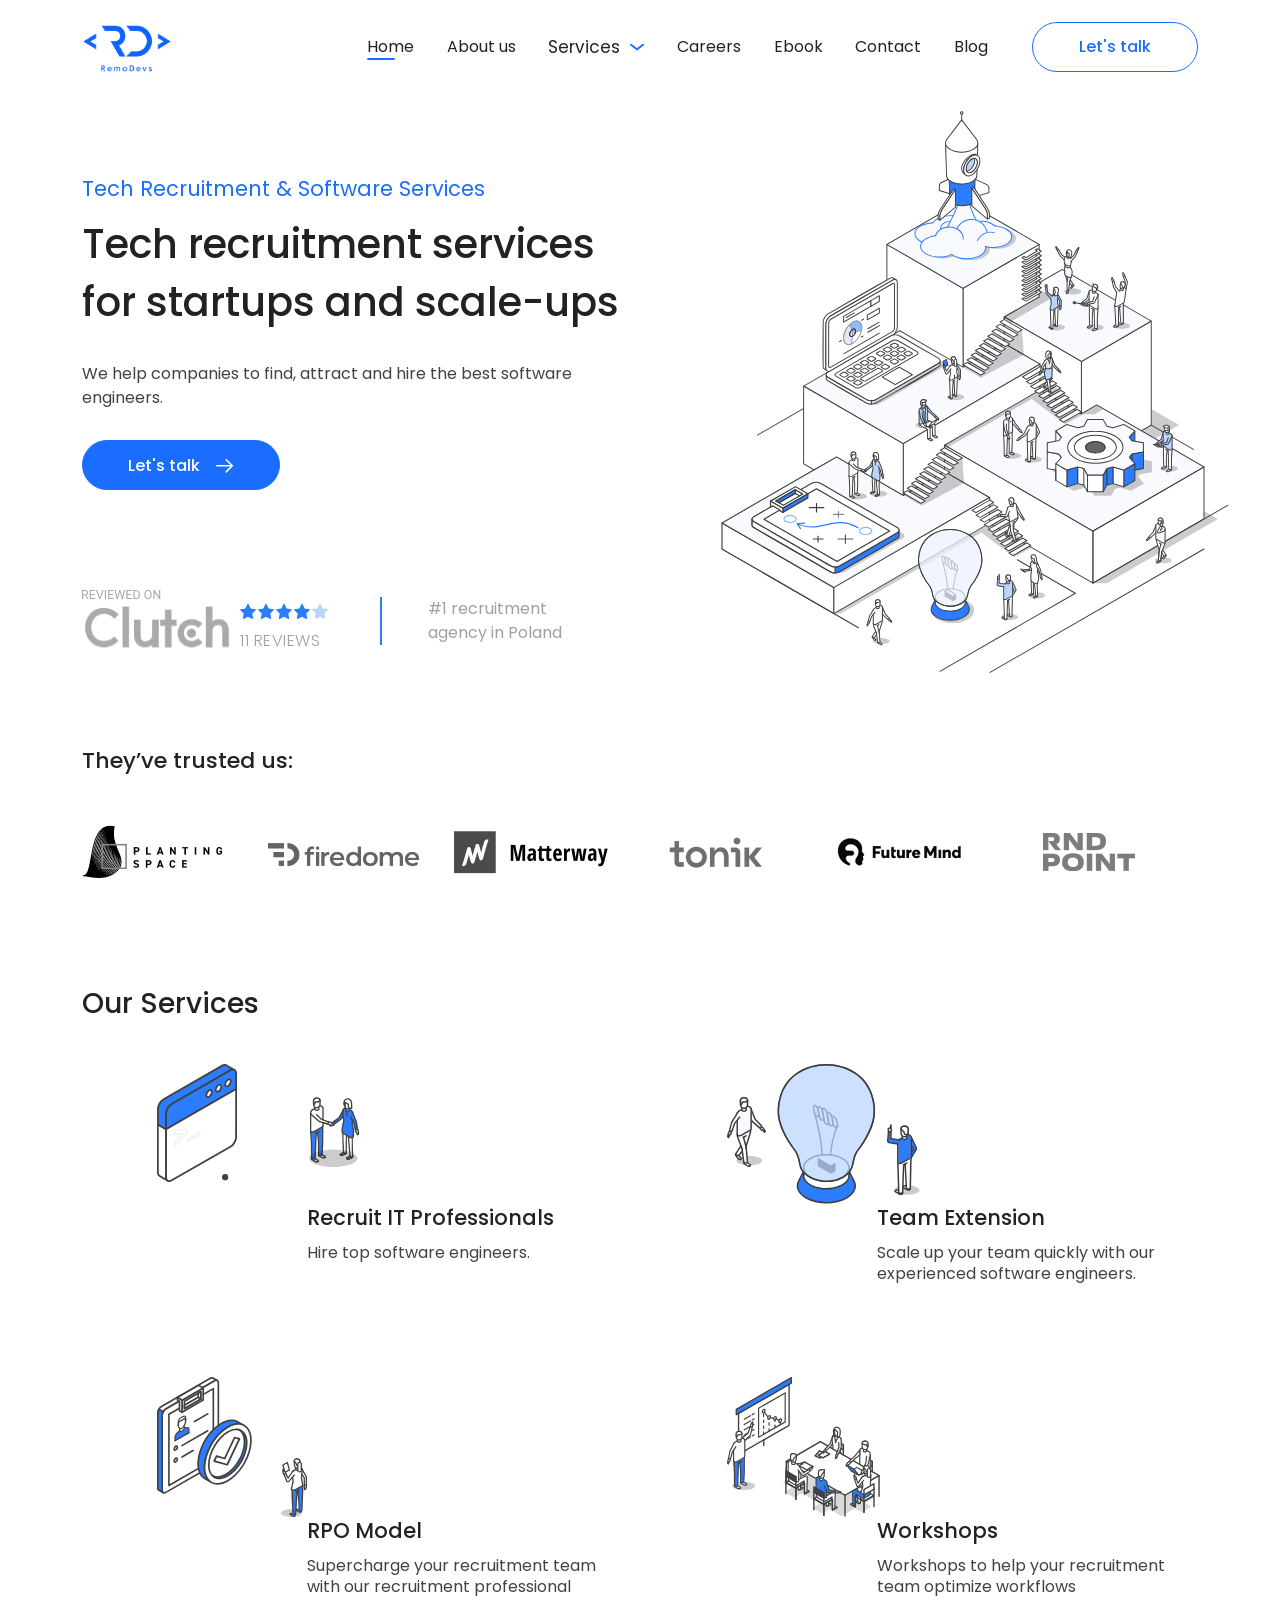
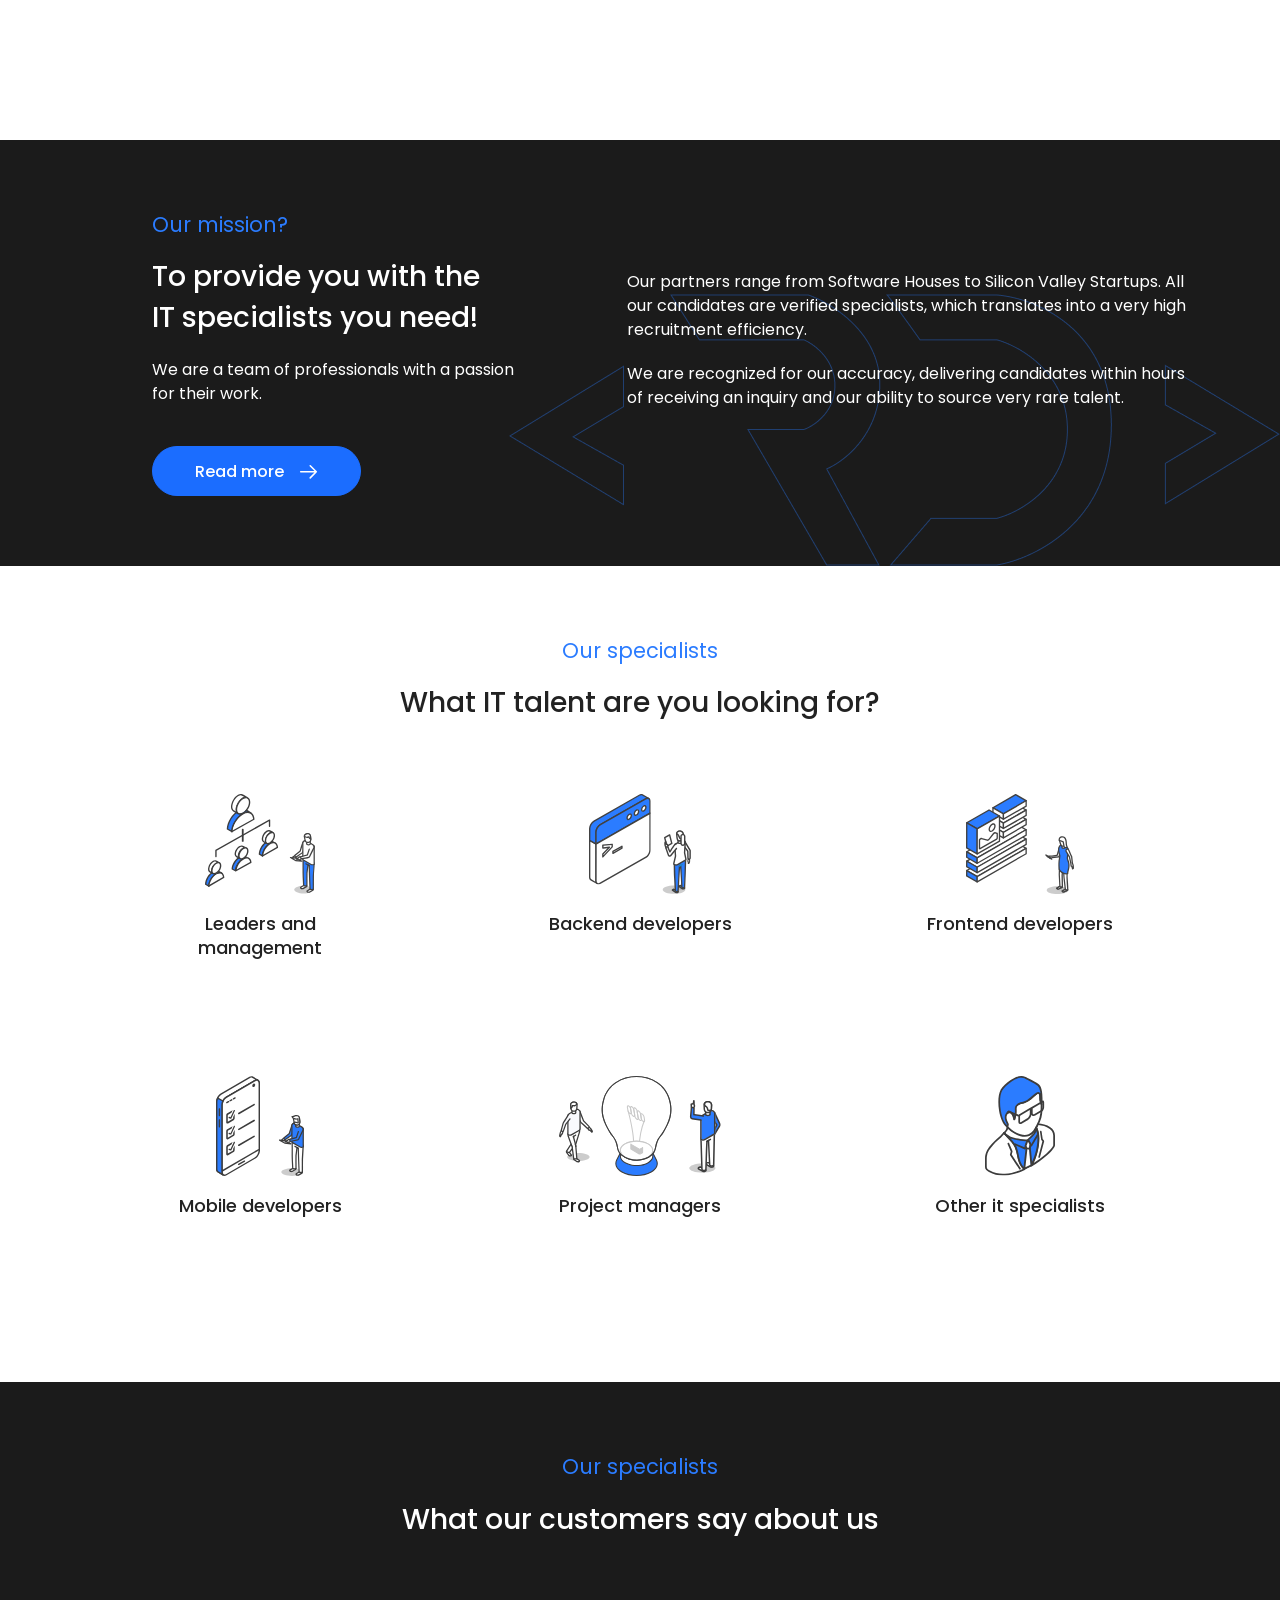
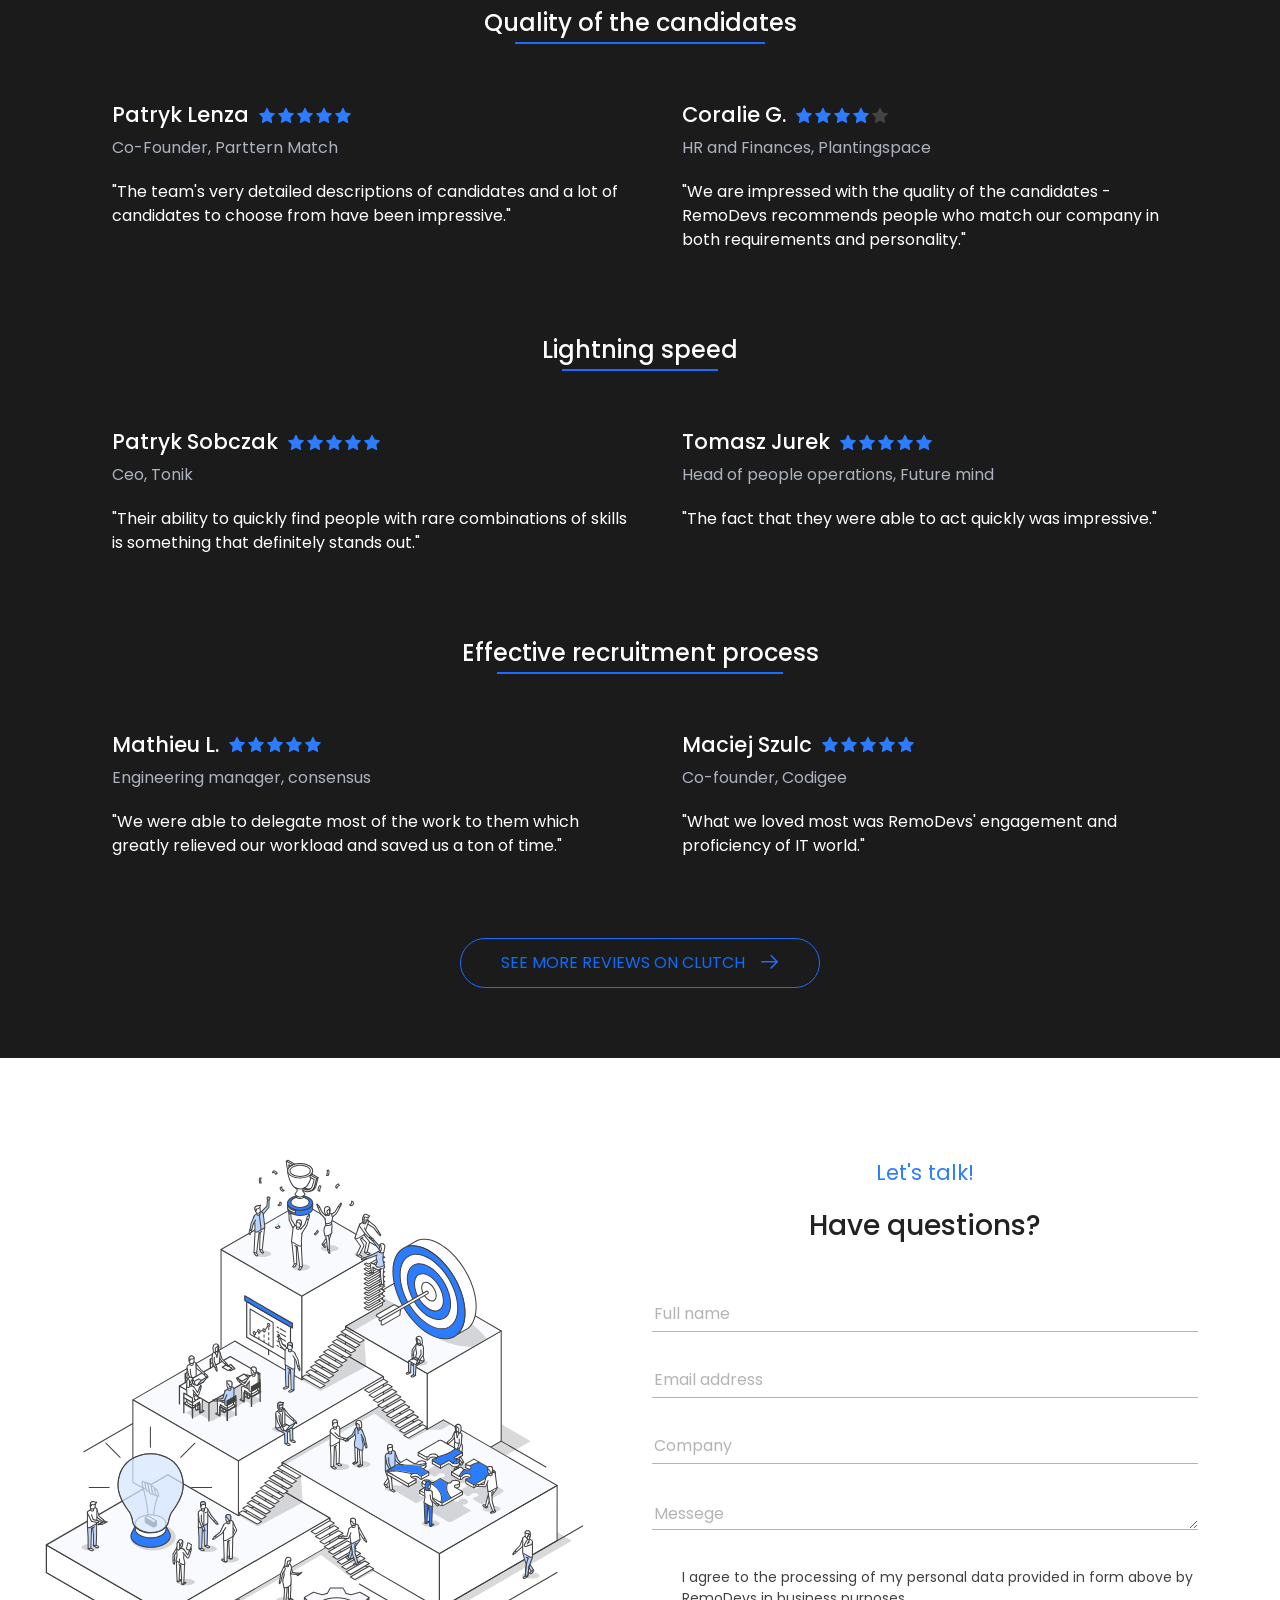
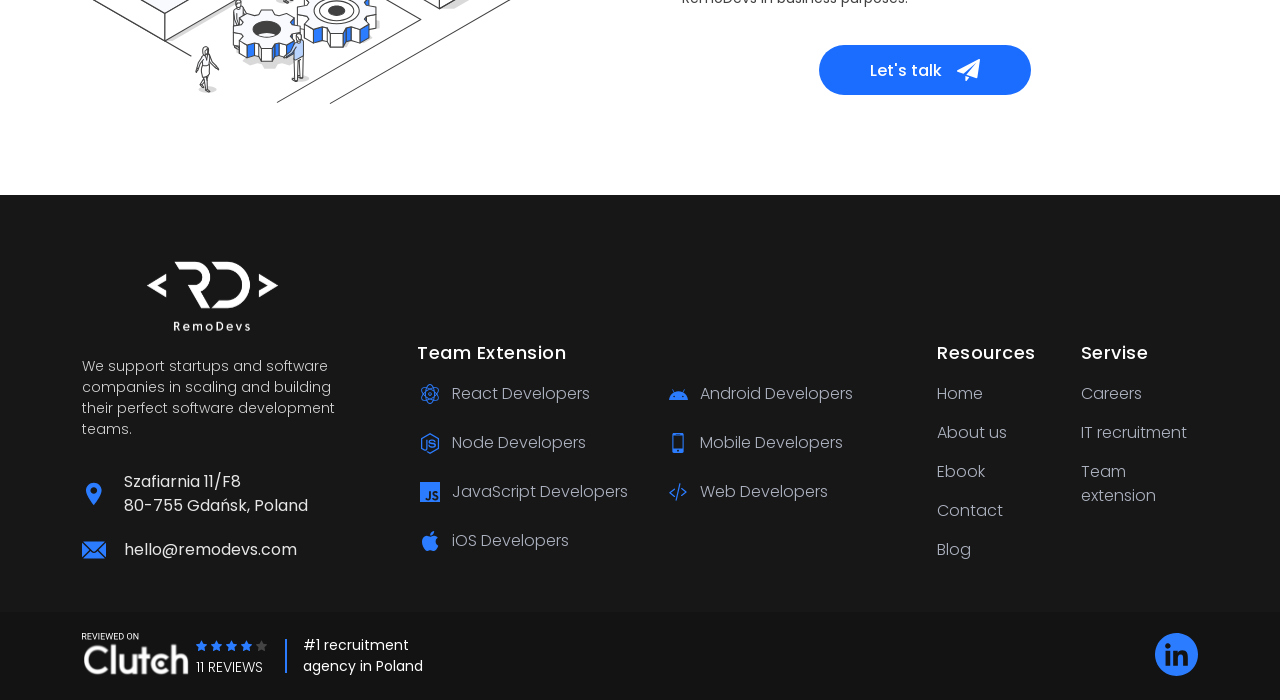
==== commit b602b992: "Add files via upload" ====
--- a/index.html
+++ b/index.html
@@ -86,7 +86,7 @@
                                                 <img src="img/star-blue.svg" alt="star">
                                                 <img src="img/star-blue.svg" alt="star">
                                                 <img src="img/star-blue.svg" alt="star">
-                                                <img src="img/star-blue.svg" alt="star">
+                                                <img src="img/star-lightblue.svg" alt="star">
                                             </div>
                                             <p>
                                                 11 reviews
@@ -174,11 +174,49 @@
                             </a>
                         </div>
                     </div>
+                    <div class="col-sm-6">
+                        <div class="outservices__box">
+                            <a href="#">
+                                <div class="outservices__img">
+                                    <img src="img/service-pic3.svg" alt="img">
+                                </div>
+                                <div class="descr">
+                                    <h6>RPO Model</h6>
+                                    <p>
+                                        Supercharge your recruitment team with our recruitment professional
+                                    </p>
+                                    <div class="text-end">
+                                        <img src="img/service-arrow.svg" alt="arrow">
+                                    </div>
+                                </div>
+
+                            </a>
+                        </div>
+                    </div>
+                    <div class="col-sm-6">
+                        <div class="outservices__box">
+                            <a href="#">
+                                <div class="outservices__img">
+                                    <img src="img/service-pic4.svg" alt="img">
+                                </div>
+                                <div class="descr">
+                                    <h6>Workshops</h6>
+                                    <p>
+                                        Workshops to help your recruitment team optimize workflows
+                                    </p>
+                                    <div class="text-end">
+                                        <img src="img/service-arrow.svg" alt="arrow">
+                                    </div>
+                                </div>
+
+                            </a>
+                        </div>
+                    </div>
                 </div>
             </div>
         </section>
 
-        
+
 
         <section class="outmission blacksection">
             <div class="container">
@@ -193,11 +231,15 @@
                                 </p>
                             </div>
                             <a class="blue-btn border-hover" href="#">
-                                Read more 
-                                <svg width="19" height="15" viewBox="0 0 19 15" fill="none" xmlns="http://www.w3.org/2000/svg">
-                                    <path d="M11.2285 1.72848L17.2782 7.77817M17.2782 7.77817L11.2285 13.8279M17.2782 7.77817H1.72183" stroke="white" stroke-width="1.6" stroke-linecap="round" stroke-linejoin="round"/>
-                                    </svg>
-                                    
+                                Read more
+                                <svg width="19" height="15" viewBox="0 0 19 15" fill="none"
+                                    xmlns="http://www.w3.org/2000/svg">
+                                    <path
+                                        d="M11.2285 1.72848L17.2782 7.77817M17.2782 7.77817L11.2285 13.8279M17.2782 7.77817H1.72183"
+                                        stroke="white" stroke-width="1.6" stroke-linecap="round"
+                                        stroke-linejoin="round" />
+                                </svg>
+
                             </a>
                         </div>
                     </div>
@@ -212,7 +254,8 @@
                                 We are recognized for our accuracy, delivering candidates within hours of receiving an
                                 inquiry and our ability to source very rare talent.
                             </p>
-                            <a class="blue-btn outmissionbtnmob" href="#">Read more <img src="img/btn-arrow.svg" alt="arrow"></a>
+                            <a class="blue-btn outmissionbtnmob" href="#">Read more <img src="img/btn-arrow.svg"
+                                    alt="arrow"></a>
                         </div>
                     </div>
                 </div>
@@ -337,7 +380,7 @@
                                         <img src="img/star-blue.svg" alt="star">
                                         <img src="img/star-blue.svg" alt="star">
                                         <img src="img/star-blue.svg" alt="star">
-                                        <img src="img/star-blue.svg" alt="star">
+                                        <img src="img/star-darkgrey.svg" alt="star">
                                     </div>
                                 </div>
                                 <p class="proff">HR and Finances, Plantingspace</p>
@@ -592,7 +635,7 @@
                                             <img src="img/star-blue.svg" alt="star">
                                             <img src="img/star-blue.svg" alt="star">
                                             <img src="img/star-blue.svg" alt="star">
-                                            <img src="img/star-blue.svg" alt="star">
+                                            <img src="img/star-darkgrey.svg" alt="star">
                                         </div>
                                         <p>
                                             11 reviews
--- a/css/style.css
+++ b/css/style.css
@@ -1 +1 @@
-@import url("https://fonts.googleapis.com/css2?family=Poppins:wght@100;200;300;400;500;600;700;800;900&display=swap");body{font-family:"Poppins",sans-serif;color:#424242}@media (min-width:1450.8px){.container{max-width:1420px}}.main{padding-top:93px}.blue-btn{font-weight:500;font-size:18px;line-height:27px;color:#fff;background:#1B6DFF;border-radius:30px;text-decoration:none;display:-webkit-inline-box;display:-ms-inline-flexbox;display:inline-flex;-webkit-box-align:center;-ms-flex-align:center;align-items:center;-webkit-box-pack:center;-ms-flex-pack:center;justify-content:center;min-height:58px;padding:3px 55px;-webkit-transition:0.3s;transition:0.3s;border:1px solid #1B6DFF}.blue-btn:hover{color:#fff;-webkit-box-shadow:0px 2px 10px #1b6dff;box-shadow:0px 2px 10px #1b6dff}.blue-btn:hover img,.blue-btn:hover svg{-webkit-transform:translateX(5px);transform:translateX(5px)}.blue-btn img,.blue-btn svg{margin-left:15px;-webkit-transition:0.3s;transition:0.3s}.blue-btn svg path{-webkit-transition:0.3s;transition:0.3s}.blue-btn.border-hover:hover{-webkit-box-shadow:none;box-shadow:none;background:transparent;color:#1B6DFF}.blue-btn.border-hover:hover svg path{stroke:#1B6DFF}.blue-btn.white{background:transparent;border:1px solid #1B6DFF;color:#1B6DFF}.blue-btn.white svg path{-webkit-transition:0.3s;transition:0.3s}.blue-btn.white:hover{-webkit-box-shadow:none;box-shadow:none;color:#fff;background:#1B6DFF}.blue-btn.white:hover svg path{stroke:#fff}.blacksection{background:#1B1B1B}.subtitle{font-size:23px;line-height:147%;color:#2B7CFF}h3{font-weight:500;font-size:36px;line-height:147%;color:#222222}.formsection.black .formsection__form .formbtn{border:1px solid #1B6DFF}.formsection.black .formsection__form .formbtn:hover{background:transparent;-webkit-box-shadow:none;box-shadow:none;color:#1B6DFF}.formsection.black .formsection__form .formbtn:hover svg path{fill:#1B6DFF}:root{scroll-behavior:inherit}header.header{height:93px;display:-webkit-box;display:-ms-flexbox;display:flex;-webkit-box-align:center;-ms-flex-align:center;align-items:center;position:fixed;background:#fff;width:100%;left:0;top:0;z-index:11}header.header .header__logo img{max-height:78px}header.header .header__nav{padding-right:20px}header.header .header__nav>ul{list-style-type:none;padding:0;margin:0;display:-webkit-box;display:-ms-flexbox;display:flex;-webkit-box-align:center;-ms-flex-align:center;align-items:center;-webkit-box-pack:justify;-ms-flex-pack:justify;justify-content:space-between}header.header .header__nav>ul>li:not(.submenu)>a{text-decoration:none;position:relative;color:#222222;font-size:17px;line-height:26px}header.header .header__nav>ul>li:not(.submenu)>a:after{content:"";display:inline-block;width:0;height:2px;background:#1B6DFF;-webkit-transition:0.3s;transition:0.3s;border-radius:5px;position:absolute;left:0;bottom:-2px}header.header .header__nav>ul>li:not(.submenu)>a:hover:after{width:28px}header.header .header__nav>ul>li:not(.submenu).active a:after{width:28px}header.header .header__nav>ul>li:not(.submenu):hover a:before{-webkit-transform:rotate(180deg);transform:rotate(180deg)}header.header .header__nav>ul>li{position:relative;padding:8px 0}header.header .header__nav>ul>li.submenu>a{padding:8px 24px 8px 0;text-decoration:none;text-decoration:none;position:relative;color:#222222;font-size:17px;line-height:26px}header.header .header__nav>ul>li.submenu>a:before{content:"";display:inline-block;width:14px;height:7px;background:url("../img/menu-arrow.svg") no-repeat center/100%;position:absolute;right:0;top:17px;-webkit-transition:0.3s;transition:0.3s}header.header .header__nav>ul>li.submenu>a:hover+ul{opacity:1;visibility:visible;z-index:1;-webkit-transform:translateY(0);transform:translateY(0)}header.header .header__nav>ul>li.submenu ul{background:#fff;-webkit-box-shadow:0px 4px 24px rgba(0,0,0,0.09);box-shadow:0px 4px 24px rgba(0,0,0,0.09);border-radius:6px;list-style-type:none;padding:20px 0 26px;margin:0;position:absolute;top:100%;right:0;width:210px;opacity:0;-webkit-transition:0.5s;transition:0.5s;visibility:hidden;z-index:-1;-webkit-transform:translateY(-10px);transform:translateY(-10px)}header.header .header__nav>ul>li.submenu ul li{margin-bottom:15px}header.header .header__nav>ul>li.submenu ul li:last-child{margin-bottom:0}header.header .header__nav>ul>li.submenu ul li a{padding:5px 5px 5px 25px;display:block;font-size:17px;line-height:26px;color:#222;-webkit-transition:0.3s;transition:0.3s;position:relative;text-decoration:none}header.header .header__nav>ul>li.submenu ul li a:before{content:"";display:inline-block;left:0;top:0;height:100%;width:3px;background:transparent;position:absolute;-webkit-transition:0.3s;transition:0.3s}header.header .header__nav>ul>li.submenu ul li a:hover{color:#2B7CFF}header.header .header__nav>ul>li.submenu ul li a:hover:before{background:#2B7CFF}header.header .header__nav>ul>li.submenu ul li.active a{color:#2B7CFF}header.header .header__nav>ul>li.submenu ul li.active a:before{background:#2B7CFF}header.header .header__nav>ul>li.submenu ul:hover{opacity:1;visibility:visible;z-index:1;-webkit-transform:translateY(0);transform:translateY(0)}header.header .header__btn{text-decoration:none;font-weight:500;font-size:18px;line-height:27px;color:#1B6DFF;text-align:center;min-height:58px;max-width:195px;width:100%;display:-webkit-box;display:-ms-flexbox;display:flex;-webkit-box-align:center;-ms-flex-align:center;align-items:center;-webkit-box-pack:center;-ms-flex-pack:center;justify-content:center;border:1px solid #1B6DFF;border-radius:30px;-webkit-transition:0.5s;transition:0.5s}header.header .header__btn:hover{color:#fff;background:#1B6DFF}.burger{display:none}header.header.header__shadow{-webkit-box-shadow:0 0 10px rgba(27,109,255,0.1490196078);box-shadow:0 0 10px rgba(27,109,255,0.1490196078);background:#fff}header.header .header__nav .header__btn{display:none}header.header.header_back{background:#1B1B1B}header.header.header_back .header__nav>ul>li:not(.submenu)>a{color:#fff}header.header.header_back .header__nav>ul>li.submenu>a{color:#fff}header.header.header_back .header__nav>ul>li.submenu>a:before{background:url(../img/menu-arrow-white.svg) no-repeat center/100%}header.header.header_back .col-lg-2 .header__btn{color:#fff;border-color:#fff}header.header.header_back .col-lg-2 .header__btn:hover{border-color:#1B6DFF}header.header.header_back .burger span{background:#fff}@media (max-width:1399.8px){header.header .header__btn{min-height:50px;font-size:16px}header.header .header__nav>ul>li.submenu ul li a,header.header .header__nav>ul>li:not(.submenu)>a{font-size:16px}}@media (max-width:1199.8px){header.header{height:70px}header.header .header__btn{min-height:42px}}@media (max-width:991.8px){header.header .col-xl-2,header.header .col-xl-7{display:none}header.header .container{position:relative}.burger{display:inline-block;border:none;background-color:transparent;outline:none;position:absolute;right:15px;top:25px;padding:0;width:24px;height:24px;overflow:hidden}.burger span{display:block;height:2px;background:#2B7CFF;margin:4px 0;border-radius:5px;-webkit-transition:0.5s;transition:0.5s;-webkit-transform-origin:0 0;transform-origin:0 0}.burger span:first-child{-webkit-transform:translateX(-50%);transform:translateX(-50%)}.burger span:nth-child(2){-webkit-transform:translateX(0);transform:translateX(0)}.burger span:nth-child(3){-webkit-transform:translateX(50%);transform:translateX(50%)}.burger.open span:first-child{-webkit-transform:translateX(4px) translateY(-2px) rotate(45deg);transform:translateX(4px) translateY(-2px) rotate(45deg)}.burger.open span:nth-child(2){-webkit-transform:translateX(100%);transform:translateX(100%)}.burger.open span:nth-child(3){-webkit-transform:translateX(2px) translateY(3px) rotate(-45deg);transform:translateX(2px) translateY(3px) rotate(-45deg)}header.header .col-xl-7.mobilemenu-wrapper{display:block;background:#fff;position:fixed;left:0;top:70px;width:100%;height:calc(100vh - 70px);overflow:scroll}header.header .header__nav{max-width:720px;margin:0 auto;padding:50px 15px 20px}header.header .header__nav>ul{display:block}header.header .header__nav>ul li{display:block;margin-bottom:0;margin-top:20px}header.header .header__nav>ul>li:not(.submenu)>a{font-size:20px}header.header .header__nav>ul>li.submenu>a{font-size:20px}header.header .header__nav>ul>li.submenu>a:before{top:19px}header.header .header__nav>ul>li.submenu>a+ul{opacity:1;visibility:visible;z-index:1;-webkit-transform:translateY(0);transform:translateY(0)}header.header .header__nav>ul>li.submenu>a+ul,header.header .header__nav>ul>li.submenu>a:hover+ul{display:none}header.header .header__nav>ul>li.submenu ul{position:relative;background:transparent;-webkit-box-shadow:none;box-shadow:none;padding:0}header.header .header__nav>ul>li.submenu ul li a{font-size:18px}header.header .header__nav>ul>li:hover a:before{-webkit-transform:rotate(0);transform:rotate(0)}header.header .header__nav .header__btn{display:-webkit-inline-box;display:-ms-inline-flexbox;display:inline-flex;margin-top:50px}header.header .col-xl-7.mobilemenu-wrapper{-webkit-transition:0.5s;transition:0.5s;-webkit-transform:translateX(100%);transform:translateX(100%)}header.header .col-xl-7.mobilemenu-wrapper.open{-webkit-transform:translateX(0);transform:translateX(0)}header.header .header__nav>ul>li.submenu ul{padding-top:10px}header.header .header__nav>ul>li.submenu ul li{margin-top:0}header.header .header__nav>ul>li.submenu>a+ul,header.header .header__nav>ul>li.submenu>a:hover+ul{width:100%;padding:0;margin:0;top:inherit;-webkit-transform:none;transform:none;right:inherit;-webkit-transition:none;transition:none;padding-top:15px}header.header.header_back .col-xl-7.mobilemenu-wrapper.open{background:#1B1B1B}header.header.header_back .header__nav>ul>li.submenu ul li a{color:#fff}header.header.header_back .header__nav .header__btn{border-color:#fff;color:#fff}}@media (max-width:575.8px){header.header .header__logo img{width:63px}.burger{top:15px}header.header .header__nav>ul li:first-child{margin-top:0}header.header .header__nav{padding-top:40px}header.header .header__nav>ul>li.submenu>a,header.header .header__nav>ul>li:not(.submenu)>a{font-size:19px;display:block;padding-top:0;padding-bottom:0}header.header .header__nav>ul>li.submenu ul li a{font-size:16px;display:block;padding-top:0;padding-bottom:0}header.header .header__nav>ul li{padding:0}header.header .header__nav>ul li{margin-top:25px}header.header .header__nav .header__btn{max-width:400px;width:100%}header.header .header__nav>ul>li.submenu>a:before{top:10px}}.welcomesect{overflow:hidden;position:relative}.welcomesect .welcomesect__imgwrapper{position:relative}.welcomesect .welcomesect__imgwrapper img{max-width:calc(100% + 200px)}.welcomesect .welcomesect__text{padding-top:120px}.welcomesect .welcomesect__text .subtitle{margin-bottom:10px;color:#1B6DFF;font-size:25px;line-height:150%}.welcomesect .welcomesect__text h1{margin-bottom:30px;font-weight:500;font-size:46px;line-height:147%;color:#222}.welcomesect .welcomesect__text .descr{max-width:620px;margin-bottom:55px}.welcomesect .welcomesect__text .descr p{font-size:19px;line-height:150%}.welcomesect .welcomesect__text .descr p:last-child{margin-bottom:0}.welcomesect .welcomesect__text .clutchbox{margin-top:110px;display:-webkit-box;display:-ms-flexbox;display:flex;max-width:480px;-webkit-box-align:center;-ms-flex-align:center;align-items:center}.welcomesect .welcomesect__text .clutchbox .clutchbox__left{width:100%;max-width:62%;-webkit-box-flex:0;-ms-flex:0 0 62%;flex:0 0 62%;display:-webkit-box;display:-ms-flexbox;display:flex;-webkit-box-align:end;-ms-flex-align:end;align-items:flex-end}.welcomesect .welcomesect__text .clutchbox .clutchbox__left img{max-width:150px}.welcomesect .welcomesect__text .clutchbox .clutchbox__left .ratingbox{padding-left:8px}.welcomesect .welcomesect__text .clutchbox .clutchbox__left .ratingbox .stars{display:-webkit-box;display:-ms-flexbox;display:flex;-webkit-box-align:center;-ms-flex-align:center;align-items:center;margin-bottom:10px}.welcomesect .welcomesect__text .clutchbox .clutchbox__left .ratingbox .stars img{width:16px;margin-right:2px}.welcomesect .welcomesect__text .clutchbox .clutchbox__left .ratingbox .stars img:last-child{margin-right:0}.welcomesect .welcomesect__text .clutchbox .clutchbox__left .ratingbox p{margin:0;text-transform:uppercase;color:#A0A0A0;font-weight:300;font-size:16px;line-height:150%;letter-spacing:0.5px}.welcomesect .welcomesect__text .clutchbox .clutchbox__right{width:100%;max-width:38%;-webkit-box-flex:0;-ms-flex:0 0 38%;flex:0 0 38%;position:relative;text-align:right}.welcomesect .welcomesect__text .clutchbox .clutchbox__right p{margin-bottom:0;font-weight:400;font-size:16px;line-height:150%;color:#A0A0A0;max-width:142px;display:inline-block}.welcomesect .welcomesect__text .clutchbox .clutchbox__right:after{content:"";display:inline-block;position:absolute;left:0;top:0;height:100%;width:2px;background:#2B7CFF}.welcomesect .welcomesect__text a{text-decoration:none}.trustedus{padding:30px 0 100px 0}.trustedus h4{margin-bottom:69px;font-weight:500;font-size:25px;line-height:132%;color:#222}.trustedus .trusted-slider img{-webkit-filter:grayscale(1);filter:grayscale(1);-webkit-transition:0.3s;transition:0.3s}.trustedus .trusted-slider img:hover{-webkit-filter:grayscale(0);filter:grayscale(0)}.outservices{padding:50px 0 80px 0}.outservices h3{font-weight:500;font-size:36px;line-height:147%;color:#222;margin-bottom:70px}.outservices .outservices__box{padding-left:75px}.outservices .outservices__box a{text-decoration:none}.outservices .outservices__box a:hover .descr img{opacity:1;z-index:1;visibility:visible;-webkit-transform:translateX(0);transform:translateX(0)}.outservices .outservices__box .outservices__img{height:180px;display:-webkit-box;display:-ms-flexbox;display:flex;-webkit-box-align:center;-ms-flex-align:center;align-items:center}.outservices .outservices__box .outservices__img img{max-width:100%;max-height:100%}.outservices .outservices__box .descr{padding-left:250px}.outservices .outservices__box .descr h6{margin-bottom:10px;font-weight:500;font-size:25px;line-height:132%;color:#222}.outservices .outservices__box .descr p{margin:0;font-size:19px;line-height:132%;color:#424242;margin-bottom:19px}.outservices .outservices__box .descr img{-webkit-transition:0.5s;transition:0.5s;opacity:0;z-index:-1;visibility:hidden;-webkit-transform:translateX(-15px);transform:translateX(-15px)}.outmission{padding:127px 0;position:relative}.outmission .container{position:relative;z-index:2}.outmission .outmission__leftsect{padding-left:70px}.outmission .outmission__leftsect .subtitle{margin-bottom:15px}.outmission .outmission__leftsect h3{font-weight:500;font-size:36px;line-height:147%;color:#fff;margin-bottom:25px}.outmission .outmission__leftsect .descr{max-width:404px;margin-bottom:52px}.outmission .outmission__leftsect .descr p{font-size:17px;line-height:150%;color:#fff}.outmission .outmission__leftsect .descr p:last-child{margin-bottom:0}.outmission .outmission__leftsect .blue-btn{padding:3px 42px}.outmission .outmission__rightsect{padding-left:70px;padding-top:60px;max-width:690px}.outmission .outmission__rightsect p{margin-bottom:20px;font-size:17px;line-height:150%;color:#fff}.outmission .outmission__rightsect p:last-child{margin-bottom:0}.outmission img.bg{position:absolute;bottom:0;right:0;z-index:1}.ourspecialists{padding:136px 0 100px}.ourspecialists .subtitle{margin-bottom:15px}.ourspecialists h3{margin-bottom:80px}.ourspecialists .ourspecialists__box{display:block;max-width:315px;width:100%;text-align:center;padding:20px;border-radius:9px;text-decoration:none;-webkit-transition:0.3s;transition:0.3s;border:1px solid transparent;margin-bottom:30px}.ourspecialists .ourspecialists__box:hover{border:1px solid #2B7CFF}.ourspecialists .ourspecialists__box:hover .descr img{opacity:1;-webkit-transform:translateX(0);transform:translateX(0)}.ourspecialists .ourspecialists__box .imgwrap{height:162px;margin-bottom:18px;display:-webkit-box;display:-ms-flexbox;display:flex;-webkit-box-align:center;-ms-flex-align:center;align-items:center;-webkit-box-pack:center;-ms-flex-pack:center;justify-content:center}.ourspecialists .ourspecialists__box .imgwrap img{max-width:100%;max-height:100%}.ourspecialists .ourspecialists__box .descr p{font-weight:500;font-size:24px;line-height:132%;color:#222;margin:0 0 20px 0}.ourspecialists .ourspecialists__box .descr img{-webkit-transition:0.3s;transition:0.3s;opacity:0;-webkit-transform:translateX(-15px);transform:translateX(-15px)}.formsection{padding:170px 0 156px}.formsection .formsection__form{max-width:580px}.formsection .formsection__form h3{margin-bottom:50px}.formsection .formsection__form .inputfield{position:relative;margin-bottom:50px}.formsection .formsection__form .inputfield input,.formsection .formsection__form .inputfield textarea{width:100%;height:40px;outline:none;border:none;border-bottom:1.5px solid #B4B4B4;font-size:19px;color:#222}.formsection .formsection__form .inputfield input::-webkit-input-placeholder,.formsection .formsection__form .inputfield textarea::-webkit-input-placeholder{color:#B4B4B4}.formsection .formsection__form .inputfield input::-moz-placeholder,.formsection .formsection__form .inputfield textarea::-moz-placeholder{color:#B4B4B4}.formsection .formsection__form .inputfield input:-ms-input-placeholder,.formsection .formsection__form .inputfield textarea:-ms-input-placeholder{color:#B4B4B4}.formsection .formsection__form .inputfield input::-ms-input-placeholder,.formsection .formsection__form .inputfield textarea::-ms-input-placeholder{color:#B4B4B4}.formsection .formsection__form .inputfield input::placeholder,.formsection .formsection__form .inputfield textarea::placeholder{color:#B4B4B4}.formsection .formsection__form .inputfield textarea{padding-top:8px}.formsection .formsection__form .checkfield{margin-bottom:65px}.formsection .formsection__form .checkfield input{display:none}.formsection .formsection__form .checkfield input:checked+span:after{background-image:url("../img/check-icon.svg");background-repeat:no-repeat;background-position:center;background-size:16px}.formsection .formsection__form .checkfield label{position:relative;padding-left:44px;margin:0;font-weight:400;font-size:15px;line-height:150%;color:#414141;cursor:pointer}.formsection .formsection__form .checkfield label span:after{content:"";display:inline-block;width:24px;height:24px;background-color:#2B7CFF;border-radius:4px;position:absolute;left:0;top:0;cursor:pointer}.formsection .formsection__form .formbtn{border:none;padding:3px 51px}.formsection .formsection__leftpic{position:relative;width:100%;height:100%}.formsection .formsection__leftpic img{position:absolute;right:70px;top:0;width:100%}.testimonials{padding:120px 0}.testimonials h3{color:#fff;margin-bottom:65px}.testimonials .testimonials__box{margin-bottom:155px}.testimonials .testimonials__box h4{font-weight:500;font-size:30px;line-height:147%;color:#fff;margin-bottom:105px}.testimonials .testimonials__box h4 span{position:relative;display:inline-block}.testimonials .testimonials__box h4 span:after{content:"";position:absolute;left:0;right:0;margin:0 auto;display:block;width:80%;height:2px;background:#1B6DFF;bottom:-3px}.testimonials .testimonial__box{max-width:660px;padding-left:30px}.testimonials .testimonial__box .testimonial__boxtitle{display:-webkit-box;display:-ms-flexbox;display:flex;-webkit-box-align:center;-ms-flex-align:center;align-items:center;margin-bottom:8px}.testimonials .testimonial__box .testimonial__boxtitle .title{margin:0;font-weight:500;font-size:24px;line-height:132%;color:#fff}.testimonials .testimonial__box .testimonial__boxtitle .stars{padding-left:10px;display:-webkit-box;display:-ms-flexbox;display:flex;-webkit-box-align:center;-ms-flex-align:center;align-items:center}.testimonials .testimonial__box .testimonial__boxtitle .stars img{width:16px;margin-right:3px}.testimonials .testimonial__box .testimonial__boxtitle .stars img:last-child{margin-right:0}.testimonials .testimonial__box .proff{margin-bottom:20px;color:#ADB2C0;font-weight:400;font-size:17px;line-height:150%}.testimonials .testimonial__box .descr p{font-size:23px;line-height:150%;color:#fff}.testimonials .testimonial__box .descr p:last-child{margin-bottom:0}.testimonials .testimonialsbtn{text-align:center}.testimonials .testimonialsbtn a{text-decoration:none;display:-webkit-inline-box;display:-ms-inline-flexbox;display:inline-flex;-webkit-box-align:center;-ms-flex-align:center;align-items:center;min-height:58px;border:1px solid #1B6DFF;border-radius:30px;padding:3px 58px;-webkit-transition:0.3s;transition:0.3s}.testimonials .testimonialsbtn a svg{margin-left:15px;margin-top:-3px;-webkit-transition:0.3s;transition:0.3s}.testimonials .testimonialsbtn a svg path{-webkit-transition:0.3s;transition:0.3s}.testimonials .testimonialsbtn a:hover{color:#fff;background:#1B6DFF}.testimonials .testimonialsbtn a:hover svg{-webkit-transform:translateX(5px);transform:translateX(5px)}.testimonials .testimonialsbtn a:hover svg path{stroke:#fff}.ourspecialists .ourspecialists__box{margin:0 auto 30px}.outmissionbtnmob,.welcomesect__imgwrapper.mob{display:none}.trustedus .trusted-slider img{max-width:100%}.trustedus.notsl{padding-bottom:30px}.trustedus__wrapp{display:-webkit-box;display:-ms-flexbox;display:flex;-ms-flex-wrap:wrap;flex-wrap:wrap}.trustedus__wrapp .trustedus__col{width:100%;max-width:20%;-webkit-box-flex:0;-ms-flex:0 0 20%;flex:0 0 20%;margin-bottom:70px;text-align:center;padding-left:10px;padding-right:10px}.trustedus__wrapp .trustedus__col img{-webkit-filter:grayscale(1);filter:grayscale(1);-webkit-transition:0.3s;transition:0.3s;max-width:100%;cursor:pointer}.trustedus__wrapp .trustedus__col img:hover{-webkit-filter:grayscale(0);filter:grayscale(0)}@media (max-width:1399.8px){.welcomesect .welcomesect__text .descr{margin-bottom:30px}.blue-btn{font-size:16px;min-height:50px;padding:3px 45px}.welcomesect .welcomesect__imgwrapper img{max-width:calc(100% + 100px)}.welcomesect .welcomesect__text{padding-top:80px}.welcomesect .welcomesect__text .clutchbox{margin-top:100px}.trustedus h4{margin-bottom:50px}.outservices{padding:40px 0 50px 0}.outservices .outservices__box .outservices__img{height:140px}.outservices .outservices__box .descr{padding-left:150px}.outmission .outmission__leftsect h3{margin-bottom:20px}.outmission .outmission__leftsect .descr{margin-bottom:40px}.ourspecialists .ourspecialists__box{max-width:260px}.ourspecialists .ourspecialists__box .imgwrap{height:100px}.testimonials .testimonials__box h4{margin-bottom:60px}.testimonials .testimonials__box{margin-bottom:80px}.testimonials .testimonialsbtn a{min-height:50px;font-size:16px;padding:3px 40px}.formsection{padding:100px 0}.formsection .formsection__leftpic img{right:40px}.formsection .formsection__form .inputfield{margin-bottom:30px}.formsection .formsection__form .inputfield input,.formsection .formsection__form .inputfield textarea{font-size:16px;height:36px}.formsection .formsection__form .checkfield label{font-size:14px;padding-left:30px}.formsection .formsection__form .checkfield label:after{width:20px;height:20px}.formsection .formsection__form .checkfield input:checked+span:after{background-size:14px}.formsection .formsection__form .checkfield{margin-bottom:35px}.ourspecialists,.outmission,.testimonials{padding:70px 0}.trustedus{padding:60px 0}.outservices h3{margin-bottom:40px}.ourspecialists h3{margin-bottom:50px}.welcomesect .welcomesect__text h1{font-size:40px}.outmission .outmission__leftsect h3,.outservices h3,h3{font-size:28px}.testimonials .testimonials__box h4{font-size:24px}.trustedus h4{font-size:22px}.outservices .outservices__box .descr h6,.subtitle,.testimonials .testimonial__box .testimonial__boxtitle .title,.welcomesect .welcomesect__text .subtitle{font-size:21px}.ourspecialists .ourspecialists__box .descr p{font-size:18px}.outmission .outmission__leftsect .descr p,.outmission .outmission__rightsect p,.outservices .outservices__box .descr p,.testimonials .testimonial__box .descr p,.testimonials .testimonial__box .proff,.welcomesect .welcomesect__text .descr p{font-size:16px}}.welcomesect .welcomesect__text .clutchbox .clutchbox__right p{text-align:left}@media (max-width:1199.8px){.welcomesect .welcomesect__text h1{font-size:32px;margin-bottom:20px}.welcomesect .welcomesect__text h1 br{display:none}.welcomesect .welcomesect__imgwrapper img{max-width:calc(100% + 50px)}.welcomesect .welcomesect__text .clutchbox{margin-top:50px}.welcomesect .welcomesect__text .descr{margin-bottom:20px}.welcomesect .welcomesect__text .clutchbox .clutchbox__left img{max-width:120px}.welcomesect .welcomesect__text .clutchbox .clutchbox__left .ratingbox .stars{margin-bottom:5px}.welcomesect .welcomesect__text .clutchbox .clutchbox__left .ratingbox p,.welcomesect .welcomesect__text .clutchbox .clutchbox__right p{font-size:14px}.welcomesect .welcomesect__text .clutchbox .clutchbox__right p{min-width:initial}.welcomesect .welcomesect__text .clutchbox{max-width:400px}.welcomesect .welcomesect__text{padding-top:60px}.outservices .outservices__box{padding-left:35px}h3 br{display:none}.testimonials .testimonials__box h4{font-size:20px}.main{padding-top:70px}.outmission .outmission__leftsect h3,.outservices h3,h3{font-size:24px}.outservices .outservices__box .descr h6,.subtitle,.testimonials .testimonial__box .testimonial__boxtitle .title,.welcomesect .welcomesect__text .subtitle{font-size:18px}}@media (max-width:991.8px){.welcomesect .welcomesect__text{padding-top:40px}.welcomesect .welcomesect__text h1{font-size:38px}.welcomesect .welcomesect__text .descr{margin-bottom:40px}.welcomesect .welcomesect__imgwrapper img{max-width:100%}.outservices .outservices__box .descr{padding-left:0;padding-top:15px}.outservices .outservices__box{padding-left:0}.outservices .outservices__box .descr img{display:none}.outservices .outservices__box{text-align:center}.outservices .outservices__box .outservices__img img{display:block;margin:0 auto}.outmission .outmission__leftsect{padding-left:0}.outmission .outmission__rightsect{padding-left:0}.ourspecialists .ourspecialists__box .descr img{display:none}.testimonials .testimonials__box{margin-bottom:50px}.testimonials .testimonials__box h4{margin-bottom:40px}.formsection .formsection__leftpic img{position:relative}.formsection .row .col-lg-6:first-child{-webkit-box-ordinal-group:3;-ms-flex-order:2;order:2}.formsection .row .col-lg-6:nth-child(2){-webkit-box-ordinal-group:2;-ms-flex-order:1;order:1}.formsection{padding:70px 0}.formsection .formsection__form{max-width:100%}.formsection .formsection__leftpic{display:none}.outmission__leftsect .blue-btn{display:none}.outmissionbtnmob{display:-webkit-inline-box;display:-ms-inline-flexbox;display:inline-flex}.outmission .outmission__leftsect h3,.outservices h3,.trustedus h4,h3{font-size:28px}.trustedus__wrapp .trustedus__col{max-width:25%;-webkit-box-flex:0;-ms-flex:0 0 25%;flex:0 0 25%}}@media (max-width:767.8px){.outservices .outservices__box .outservices__img{height:120px}.testimonials .testimonial__box .testimonial__boxtitle{margin-bottom:0}.testimonials .testimonial__box{margin-bottom:50px}.testimonials .testimonial__box .proff{margin-bottom:10px}.testimonials .testimonials__box{margin-bottom:0}.ourspecialists,.outservices,.trustedus{padding-bottom:40px}.trustedus__wrapp .trustedus__col{max-width:33.333%;-webkit-box-flex:0;-ms-flex:0 0 33.333%;flex:0 0 33.333%}}@media (max-width:575.8px){.main{padding-top:70px}.welcomesect .welcomesect__text .subtitle{font-size:15px}.welcomesect .welcomesect__text h1{font-size:23px;margin-bottom:17px}.welcomesect .welcomesect__text .descr{max-width:285px;margin-bottom:28px}.welcomesect .welcomesect__text .descr p{font-size:15px}.welcomesect__imgwrapper{display:none}.welcomesect__imgwrapper.mob{display:block}.blue-btn{font-size:14px;min-height:45px;padding:3px 37px}.welcomesect .welcomesect__imgwrapper img{max-width:calc(100% + 50px)}.welcomesect .welcomesect__text .clutchbox{margin-top:30px}.welcomesect .welcomesect__text .clutchbox .clutchbox__left img{max-width:100px}.welcomesect .welcomesect__text .clutchbox .clutchbox__left .ratingbox .stars img{width:11px}.welcomesect .welcomesect__text .clutchbox .clutchbox__left .ratingbox p,.welcomesect .welcomesect__text .clutchbox .clutchbox__right p{font-size:12px}.welcomesect .welcomesect__text .clutchbox .clutchbox__left{max-width:60%;-webkit-box-flex:0;-ms-flex:0 0 60%;flex:0 0 60%}.welcomesect .welcomesect__text .clutchbox .clutchbox__right{max-width:40%;-webkit-box-flex:0;-ms-flex:0 0 40%;flex:0 0 40%}.welcomesect .welcomesect__text .clutchbox{max-width:320px}.ourspecialists h3,.outservices .outservices__box{margin-bottom:30px}.outmission .outmission__leftsect .descr{margin-bottom:0}.outmission .outmission__rightsect{padding-top:20px}.outmission img.bg{max-width:100%}.ourspecialists .ourspecialists__box .descr p{font-size:16px}.ourspecialists .ourspecialists__box{margin:0 auto 20px;padding:10px}.ourspecialists .ourspecialists__box .descr p{margin-bottom:0}.ourspecialists .ourspecialists__box .imgwrap{height:80px}.testimonials h3{margin-bottom:45px}.testimonials .testimonial__box .testimonial__boxtitle .title{font-size:16px}.testimonials .testimonial__box .testimonial__boxtitle .stars img{width:12px;margin-right:1px}.testimonials .testimonial__box{padding-left:0}.testimonials .testimonialsbtn a{font-size:14px;padding:3px 20px;width:100%;max-width:400px;text-align:center;-webkit-box-pack:center;-ms-flex-pack:center;justify-content:center}.formsection .subtitle{margin-bottom:10px}.formsection .formsection__form h3{margin-bottom:30px}.formsection .formsection__form .inputfield input,.formsection .formsection__form .inputfield textarea{font-size:15px}.formsection,.ourspecialists,.outmission,.testimonials{padding:50px 0}.outservices,.trustedus{padding:50px 0 20px 0}.outservices h3,.trustedus h4{margin-bottom:21px}.outmission .outmission__leftsect h3,.outservices h3,.trustedus h4,h3{font-size:20px}.testimonials .testimonials__box h4{font-size:18px}.outmission .outmission__leftsect .descr p,.outmission .outmission__rightsect p,.outservices .outservices__box .descr p,.subtitle,.testimonials .testimonial__box .descr p,.testimonials .testimonial__box .proff,.welcomesect .welcomesect__text .descr p{font-size:15px}.trustedus__wrapp .trustedus__col{margin-bottom:40px}}@media (max-width:360.8px){.trustedus__wrapp .trustedus__col{max-width:50%;-webkit-box-flex:0;-ms-flex:0 0 50%;flex:0 0 50%}}.welcscreen-black{background:#1B1B1B;padding:82px 0 88px;position:relative}.welcscreen-black h1{margin-bottom:30px;font-weight:500;font-size:55px;line-height:147%;color:#1B6DFF}.welcscreen-black .descr{max-width:710px}.welcscreen-black .descr p{font-size:25px;line-height:150%;color:#fff}.welcscreen-black .absbg{position:absolute;right:0;bottom:0}.abusmission{padding:100px 0 130px}.abusmission h3{margin-bottom:30px}.abusmission .abusmission__box{display:-webkit-box;display:-ms-flexbox;display:flex;margin-top:85px}.abusmission .abusmission__box .abusmission__box-img{width:100%;max-width:190px;-webkit-box-flex:0;-ms-flex:0 0 190px;flex:0 0 190px;text-align:right;padding-right:25px}.abusmission .abusmission__box .abusmission__box-img img{max-width:100%;max-height:100%}.abusmission .abusmission__box .abusmission__box-descr{width:100%;max-width:calc(100% - 190px);-webkit-box-flex:0;-ms-flex:0 0 calc(100% - 190px);flex:0 0 calc(100% - 190px);padding-right:40px;padding-top:23px}.abusmission .abusmission__box .abusmission__box-descr h6{margin-bottom:17px;font-weight:500;font-size:30px;line-height:132%;color:#222}.abusmission .abusmission__box .abusmission__box-descr p{font-size:17px;line-height:150%;margin:0}.whyus{padding:100px 0 160px}.whyus h3{margin-bottom:50px}.whyus .picwrapp{text-align:center}.whyus .textwrapp{max-width:590px}.whyus .textwrapp p{font-size:17px;line-height:150%;color:#000}.whyus .textwrapp p:last-child{margin-bottom:0}.formsection.black{background:#1B1B1B}.formsection.black h3{color:#fff}.formsection.black .inputfield input,.formsection.black .inputfield textarea{background:transparent;color:#fff}.formsection.black .checkfield label{color:#fff}.welcscreen-black .descr p:last-child{margin-bottom:0}.whyus .picwrapp img{max-width:100%}@media (max-width:1399.8px){.welcscreen-black h1{margin-bottom:20px}.abusmission,.welcscreen-black{padding:70px 0}.abusmission .abusmission__box .abusmission__box-descr h6{font-size:24px;margin-bottom:10px}.abusmission .abusmission__box{margin-top:55px}.abusmission .abusmission__box .abusmission__box-img{max-width:120px;-webkit-box-flex:0;-ms-flex:0 0 120px;flex:0 0 120px}.abusmission .abusmission__box .abusmission__box-descr{max-width:calc(100% - 120px);-webkit-box-flex:0;-ms-flex:0 0 calc(100% - 120px);flex:0 0 calc(100% - 120px)}.whyus{padding:70px 0 80px}.welcscreen-black h1{font-size:40px}.welcscreen-black .descr p{font-size:21px}}@media (max-width:1199.8px){.welcscreen-black h1{font-size:32px}.welcscreen-black .descr{max-width:600px}.welcscreen-black .descr p{font-size:18px}.abusmission .abusmission__box .abusmission__box-descr h6{font-size:21px}.abusmission .abusmission__box .abusmission__box-descr p,.whyus .textwrapp p{font-size:16px}.whyus h3{margin-bottom:30px}.welcscreen-black .absbg{max-width:450px}}@media (max-width:991.8px){.welcscreen-black h1{font-size:38px}.welcscreen-black .container{position:relative;z-index:1}.welcscreen-black{padding-top:50px}.abusmission .abusmission__box{margin-top:40px}}@media (max-width:575.8px){.welcscreen-black{padding-top:30px;padding-bottom:40px}.welcscreen-black .absbg{max-width:300px}.abusmission .abusmission__box .abusmission__box-img{max-width:80px;-webkit-box-flex:0;-ms-flex:0 0 80px;flex:0 0 80px}.abusmission .abusmission__box .abusmission__box-descr{max-width:calc(100% - 80px);-webkit-box-flex:0;-ms-flex:0 0 calc(100% - 80px);flex:0 0 calc(100% - 80px);padding-top:0}.abusmission,.welcscreen-black,.whyus{padding:50px 0}.welcscreen-black h1{font-size:23px}.abusmission .abusmission__box .abusmission__box-descr h6{font-size:18px}.welcscreen-black .descr p{font-size:16px}.abusmission .abusmission__box .abusmission__box-descr p,.whyus .textwrapp p{font-size:15px}}.infosect{padding:100px 0 60px}.infosect h3{margin:0;max-width:555px}.infosect .infosect__descr{max-width:620px}.infosect .infosect__descr p{font-size:21px;line-height:150%}.infosect .infosect__descr p:last-child{margin-bottom:0}.abusmission.abusmission__serv{padding-bottom:240px}.lfit{background:#1B1B1B;padding:65px 0}.lfit h3{color:#fff;margin-bottom:40px}.lfit .lfit__left{position:relative;height:100%}.lfit .lfit__left img{position:absolute;top:50%;-webkit-transform:translateY(-50%);transform:translateY(-50%);right:0;left:0;margin:0 auto}.lfit .lfit__right{padding-left:14%}.whyus .textwrapp .blue-btn{margin-top:50px}.whyus.whyus_service{padding-top:213px}.lfit .lfit__left img{max-width:100%}.howitworks{padding:100px 0 173px}.howitworks h3{margin-bottom:100px}.howitworks .howitworkbox{display:-webkit-box;display:-ms-flexbox;display:flex;position:relative;margin-bottom:10px}.howitworks .howitworkbox:after{content:"";display:inline-block;width:14px;height:14px;background:url("../img/triagle-blue.svg") no-repeat top center/100% 100%;position:absolute;right:-6px;bottom:-5px}.howitworks .howitworkbox .howitworkbox__left{width:100%;max-width:36%;-webkit-box-flex:0;-ms-flex:0 0 36%;flex:0 0 36%;position:relative}.howitworks .howitworkbox .howitworkbox__left img{max-width:100%;position:relative;z-index:2}.howitworks .howitworkbox .howitworkbox__left span{font-weight:500;font-size:97px;line-height:147%;-webkit-text-stroke:1px #2B7CFF;color:transparent;position:absolute;right:0;top:0}.howitworks .howitworkbox .howitworkbox__right{width:100%;max-width:64%;-webkit-box-flex:0;-ms-flex:0 0 64%;flex:0 0 64%;padding-top:90px;position:relative;padding-right:30px;padding-bottom:60px;padding-left:20px}.howitworks .howitworkbox .howitworkbox__right .title{margin-bottom:15px;color:#222;font-weight:500;font-size:30px;line-height:132%}.howitworks .howitworkbox .howitworkbox__right .descr{margin-bottom:0;font-size:17px;line-height:150%}.howitworks .howitworkbox .howitworkbox__right:after{content:"";display:block;height:2px;width:100%;background:#2B7CFF;position:absolute;left:0;top:60px}.howitworks .howitworkbox .howitworkbox__right:before{content:"";display:block;width:2px;top:60px;height:calc(100% - 60px);background:#2B7CFF;position:absolute;right:0}.howitworks .col-xl-6.offset-xl-6 .howitworkbox{-webkit-box-orient:horizontal;-webkit-box-direction:reverse;-ms-flex-direction:row-reverse;flex-direction:row-reverse}.howitworks .col-xl-6.offset-xl-6 .howitworkbox:after{right:initial;left:-6px}.howitworks .col-xl-6.offset-xl-6 .howitworkbox .howitworkbox__left{text-align:right}.howitworks .col-xl-6.offset-xl-6 .howitworkbox .howitworkbox__left span{right:initial;left:0}.howitworks .col-xl-6.offset-xl-6 .howitworkbox .howitworkbox__right{padding-right:0;padding-left:30px;padding-right:5px}.howitworks .col-xl-6.offset-xl-6 .howitworkbox .howitworkbox__right:before{right:initial;left:0}.howitworks .row .col-xl-6:nth-child(4) .howitworkbox__left img{margin-right:-30px}.servtextpic{padding:115px 0 40px}.servtextpic h3{margin-bottom:70px}.servtextpic .servtextpic__left{padding-left:80px}.servtextpic .servtextpic__left p{max-width:575px;font-weight:400;font-size:21px;line-height:150%;color:#424242}.servtextpic .servtextpic__left p:last-child{margin-bottom:0}.servtextpic .servtextpic__right{text-align:center}.servpromodelwhyus{padding:100px 0 203px}.servpromodelwhyus h3{margin-bottom:130px}.servpromodelwhyus .servpromodelwhyus__box{text-align:center;max-width:340px;margin:0 auto}.servpromodelwhyus .servpromodelwhyus__box .picwrap{margin:0 auto 60px;width:180px;height:170px;display:-webkit-box;display:-ms-flexbox;display:flex;-webkit-box-align:center;-ms-flex-align:center;align-items:center;-webkit-box-pack:center;-ms-flex-pack:center;justify-content:center}.servpromodelwhyus .servpromodelwhyus__box .picwrap img{max-width:100%;max-height:100%}.servpromodelwhyus .servpromodelwhyus__box .descr p{font-weight:400;font-size:19px;line-height:132%;color:#222}.servpromodelwhyus .servpromodelwhyus__box .descr p:last-child{margin-bottom:0}.servpromodelwhyus .blue-btn.white{margin-top:75px;max-width:318px;width:100%}.outservices.servpage{padding:193px 0 100px}.servtextpic .servtextpic__right img{max-width:100%}.whyus.whyus_service.littpadd{padding-top:60px}@media (max-width:1399.8px){.infosect{padding:70px 0 60px}.abusmission.abusmission__serv{padding-bottom:170px}.whyus.whyus_service{padding-top:150px}.howitworks{padding:70px 0 150px 0}.howitworks .howitworkbox .howitworkbox__right{padding-bottom:30px}.howitworks .howitworkbox .howitworkbox__left span{font-size:67px;top:10px}.howitworks .howitworkbox .howitworkbox__left img{max-width:60%}.servtextpic{padding:70px 0 30px}.servtextpic .servtextpic__left p{font-size:18px}.servtextpic .servtextpic__right img{max-width:350px}.servtextpic h3{margin-bottom:40px}.servpromodelwhyus{padding:70px 0 150px}.servpromodelwhyus .blue-btn.white{max-width:260px}.outservices.servpage{padding:140px 0 60px}}@media (max-width:1199.8px){.howitworks .howitworkbox:after{width:14px;height:14px}.howitworks .howitworkbox .howitworkbox__left span{font-size:90px}}@media (max-width:991.8px){.infosect{padding-bottom:30px}.infosect h3{margin-bottom:20px}.lfit{padding:50px 0}.lfit .lfit__left img{position:relative;top:inherit;-webkit-transform:none;transform:none}.abusmission.abusmission__serv{padding-bottom:70px}.whyus.whyus_service{padding-top:70px}.whyus .textwrapp .blue-btn{margin-top:20px}.howitworks{padding-bottom:70px}.howitworks h3{margin-bottom:60px}.infosect .infosect__descr p{font-size:18px}.howitworks .howitworkbox .howitworkbox__right .title{font-size:21px}.howitworks .howitworkbox .howitworkbox__right .descr{font-size:16px}.servtextpic .servtextpic__left p{max-width:100%}.servtextpic .servtextpic__left{padding-left:0}.servtextpic h3{margin-bottom:20px}.servtextpic .servtextpic__left{margin-bottom:30px;text-align:center}.servpromodelwhyus{padding:50px 0 70px}.servpromodelwhyus .servpromodelwhyus__box .descr p{font-size:16px}.servpromodelwhyus .servpromodelwhyus__box .picwrap{width:130px;height:120px;margin-bottom:20px}.servpromodelwhyus h3{margin-bottom:60px}.servpromodelwhyus .blue-btn.white{max-width:216px;margin-top:50px}.outservices.servpage{padding:70px 0 60px}.trustedus__wrapp .trustedus__col{margin-bottom:30px}}@media (max-width:767.8px){.lfit .lfit__right{padding-left:0}.lfit h3{margin-bottom:20px}.howitworks .howitworkbox .howitworkbox__left img{max-width:100%}.howitworks .col-xl-6 .howitworkbox .howitworkbox__left span{z-index:3;color:#fff;font-size:50px;position:relative;top:0}.servpromodelwhyus .servpromodelwhyus__box{margin-bottom:40px}.servpromodelwhyus h3{margin-bottom:40px}.servpromodelwhyus .blue-btn.white{margin-top:20px}}@media (max-width:575.8px){.infosect{padding:50px 0 30px}.abusmission h3{margin-bottom:10px}.lfit .lfit__left img{max-width:300px;margin:0 auto 30px;display:block}.infosect .infosect__descr p{font-size:15px}.howitworks .howitworkbox{-ms-flex-wrap:wrap;flex-wrap:wrap}.howitworks .howitworkbox .howitworkbox__left,.howitworks .howitworkbox .howitworkbox__right{max-width:100%;-webkit-box-flex:0;-ms-flex:0 0 100%;flex:0 0 100%}.howitworks .col-xl-6.offset-xl-6 .howitworkbox .howitworkbox__left,.howitworks .howitworkbox .howitworkbox__left{text-align:center}.howitworks .col-xl-6 .howitworkbox .howitworkbox__left span{display:none}.howitworks .howitworkbox .howitworkbox__right:after,.howitworks .howitworkbox .howitworkbox__right:before,.howitworks .howitworkbox:after{display:none}.howitworks .howitworkbox .howitworkbox__left img{max-width:150px;max-height:100px;margin-bottom:15px}.howitworks .col-xl-6.offset-xl-6 .howitworkbox .howitworkbox__right,.howitworks .howitworkbox .howitworkbox__right{padding:0}.howitworks .howitworkbox{margin-bottom:20px}.howitworks h3{margin-bottom:40px}.howitworks{padding:50px 0}.howitworks .howitworkbox .howitworkbox__right .title{font-size:18px}.howitworks .howitworkbox .howitworkbox__right .descr{font-size:15px}.howitworks .row .col-xl-6:nth-child(4) .howitworkbox__left img{margin-right:0}.servtextpic{padding:20px 0}.servtextpic .servtextpic__left p{font-size:15px}.servtextpic .servtextpic__right img{max-width:250px}.servpromodelwhyus .servpromodelwhyus__box .descr p{font-size:15px}.servpromodelwhyus{padding:30px 0 40px}.outservices.servpage{padding-bottom:10px}.trustedus__wrapp .trustedus__col{margin-bottom:20px}.trustedus__wrapp .trustedus__col:last-child{margin-bottom:0}}.careerssect__form{padding:50px 0}.careerssect__form form{padding-bottom:50px;border-bottom:1px solid #B9D4FF}.careerssect__form form .topsect{display:-webkit-box;display:-ms-flexbox;display:flex;-ms-flex-wrap:wrap;flex-wrap:wrap;-webkit-box-pack:justify;-ms-flex-pack:justify;justify-content:space-between;-webkit-box-align:end;-ms-flex-align:end;align-items:flex-end;margin-bottom:50px}.careerssect__form form .formbtn{max-width:216px;width:100%;border:1px solid #1B6DFF}.careerssect__form form .formbtn:hover{-webkit-box-shadow:none;box-shadow:none;color:#1B6DFF;background:#fff}.careerssect__form form .search{width:41%;position:relative}.careerssect__form form .search:after{content:"";display:inline-block;width:27px;height:27px;background:url("../img/search.png") no-repeat center/20px;position:absolute;left:0;top:50%;-webkit-transform:translateY(-50%);transform:translateY(-50%)}.careerssect__form form .search input{height:57px;outline:none;width:100%;border:none;border-bottom:2px solid #1B6DFF;font-weight:300;font-size:18px;padding-left:47px}.careerssect__form form .search input::-webkit-input-placeholder{color:#A0A0A0}.careerssect__form form .search input::-moz-placeholder{color:#A0A0A0}.careerssect__form form .search input:-ms-input-placeholder{color:#A0A0A0}.careerssect__form form .search input::-ms-input-placeholder{color:#A0A0A0}.careerssect__form form .search input::placeholder{color:#A0A0A0}.careerssect__form form .selectfield{width:28%}.careerssect__form form .selectfield .jq-selectbox{width:100%}.careerssect__form form .selectfield .jq-selectbox__select{height:57px;border:none;border-radius:0;background:transparent;-webkit-box-shadow:none;box-shadow:none;text-shadow:none;color:#A0A0A0;font-weight:300;font-size:18px;border-bottom:2px solid #1B6DFF;padding-left:0;font-weight:300;font-size:18px;color:#222;font-family:"Poppins",sans-serif;line-height:57px}.careerssect__form form .selectfield .jq-selectbox .placeholder{color:#A0A0A0;font-weight:300;font-size:18px;background:transparent;cursor:inherit;font-family:"Poppins",sans-serif}.careerssect__form form .selectfield .jq-selectbox__trigger{border:none}.careerssect__form form .selectfield .jq-selectbox__trigger{background:url("../img/select-arrow.svg") no-repeat center/21px}.careerssect__form form .selectfield .jq-selectbox__trigger-arrow{display:none}.careerssect__form form .selectfield .jq-selectbox li{font-family:"Poppins",sans-serif;font-size:18px;color:#A0A0A0;font-weight:300;padding:7px 10px 7px}.careerssect__form form .selectfield .jq-selectbox li:hover{color:#fff}.careerssect__form form .selectfield .jq-selectbox li.selected{color:#fff}.careerssect__form form .botsect{display:-webkit-box;display:-ms-flexbox;display:flex;-ms-flex-wrap:wrap;flex-wrap:wrap;-webkit-box-align:center;-ms-flex-align:center;align-items:center}.careerssect__form form .botsect p{margin:0;margin-right:30px;font-weight:500;font-size:23px;line-height:147%;color:#222}.careerssect__form form .botsect .radiofield{margin-right:35px}.careerssect__form form .botsect .radiofield input{display:none}.careerssect__form form .botsect .radiofield input:checked+label:after{background-image:url("../img/point.png");background-repeat:no-repeat;background-position:center;background-size:11px}.careerssect__form form .botsect .radiofield label{margin:0 0;color:#6B6B6B;font-weight:400;font-size:20px;line-height:30px;position:relative;padding-left:40px;cursor:pointer}.careerssect__form form .botsect .radiofield label:last-child{margin-right:0}.careerssect__form form .botsect .radiofield label:after{content:"";display:inline-block;width:25px;height:25px;border-radius:50%;background-color:#FFFFFF;border:1px solid #2B7CFF;position:absolute;left:0;top:50%;-webkit-transform:translateY(-50%);transform:translateY(-50%)}.resultnox{display:-webkit-box;display:-ms-flexbox;display:flex;-ms-flex-wrap:wrap;flex-wrap:wrap;background:#FCFCFC;border:1.5px solid #2B7CFF;-webkit-box-shadow:0px 3.67457px 18.3728px rgba(0,0,0,0.09);box-shadow:0px 3.67457px 18.3728px rgba(0,0,0,0.09);border-radius:9px;padding:80px 50px;margin-bottom:50px}.resultnox .resultnox__left{width:100%;max-width:calc(100% - 250px);-webkit-box-flex:0;-ms-flex:0 0 calc(100% - 250px);flex:0 0 calc(100% - 250px)}.resultnox .resultnox__left h4{margin-bottom:50px;font-weight:500;font-size:38px;line-height:147%;color:#222;-webkit-transition:0.3s;transition:0.3s}.resultnox .resultnox__left .info span{font-weight:400;font-size:18px;line-height:27px;color:#6B6B6B;position:relative;padding-left:30px;margin-right:80px}.resultnox .resultnox__left .info span:last-child{margin-right:0}.resultnox .resultnox__left .info span:after{content:"";display:inline-block;width:24px;height:24px;position:absolute;left:0;top:50%;-webkit-transform:translateY(-50%);transform:translateY(-50%)}.resultnox .resultnox__left .info span.calendar:after{background:url("../img/calendar-icon.svg") no-repeat center/100% 100%}.resultnox .resultnox__left .info span.price:after{background:url("../img/dollar-icon.svg") no-repeat center/100% 100%}.resultnox .resultnox__left .info span.local:after{background:url("../img/loc-icon.svg") no-repeat center/100% 100%}.resultnox .resultnox__right{width:100%;max-width:250px;-webkit-box-flex:0;-ms-flex:0 0 250px;flex:0 0 250px;text-align:right;padding-top:30px}.resultnox .resultnox__right .blue-btn{background:transparent;color:#1B6DFF;max-width:216px;width:100%;padding:3px 20px}.resultnox .resultnox__right .blue-btn svg path{stroke:#1B6DFF}.careers__result a{text-decoration:none}.careers__result a:hover h4{color:#1B6DFF}.careers__result a:hover .blue-btn{background:#1B6DFF;color:#fff}.careers__result a:hover .blue-btn svg{-webkit-transform:translateX(5px);transform:translateX(5px)}.careers__result a:hover .blue-btn svg path{stroke:#fff}.seemore{text-align:center;margin-top:50px}.seemore a:hover svg{-webkit-transform:none;transform:none}.careerssect{padding-bottom:280px}.sendcv{background:#1B1B1B;padding:188px 0;position:relative}.sendcv .sendcv__descr h3{margin-bottom:35px;font-weight:500;font-size:40px;line-height:147%;color:#fff}.sendcv .sendcv__descr p{font-weight:400;font-size:22px;line-height:150%;color:#fff;margin-bottom:50px}.sendcv .sendcv__descr .blue-btn{padding:3px 50px;border:1px solid #1B6DFF}.sendcv .sendcv__descr .blue-btn:hover{-webkit-box-shadow:none;box-shadow:none;background:transparent;color:#1B6DFF}.sendcv .sendcv__descr .blue-btn:hover svg path{fill:#1B6DFF}.sendcv .sendcv__imgwrap{position:relative}.sendcv .sendcv__imgwrap img{position:absolute;bottom:-138px;max-width:100%;left:-40px}.careerssect__form form .selectfield .jq-selectbox .placeholder{opacity:1}.career-welcomescreen{padding:40px 0 55px;background:#1B1B1B}.career-welcomescreen .imgwrap img{max-width:100%;max-height:100%}.career-welcomescreen .textwrapper h1{font-weight:500;font-size:55px;line-height:147%;color:#fff;margin-bottom:80px}.career-welcomescreen .textwrapper .info span{font-weight:400;font-size:18px;line-height:27px;color:#fff;position:relative;padding-left:35px;margin-right:80px;display:inline-block;margin-bottom:15px}.career-welcomescreen .textwrapper .info span:last-child{margin-right:0}.career-welcomescreen .textwrapper .info span:after{content:"";display:inline-block;width:24px;height:24px;position:absolute;left:0;top:50%;-webkit-transform:translateY(-50%);transform:translateY(-50%)}.career-welcomescreen .textwrapper .info span.calendar:after{background:url("../img/calendar-icon.svg") no-repeat center/100% 100%}.career-welcomescreen .textwrapper .info span.price:after{background:url("../img/dollar-icon.svg") no-repeat center/100% 100%}.career-welcomescreen .textwrapper .info span.local:after{background:url("../img/loc-icon.svg") no-repeat center/100% 100%}.careerinformation{padding:60px 0 130px}.careerinformation__descr p{font-weight:300;font-size:16px;line-height:150%;color:#101010;margin-bottom:20px}.careerinformation__descr h3{margin-top:60px;margin-bottom:30px}.careerinformation__descr ul{list-style-type:none;padding:0;margin:0}.careerinformation__descr ul li{font-weight:300;font-size:16px;line-height:150%;color:#101010;margin-bottom:20px;position:relative;padding-left:23px}.careerinformation__descr ul li:after{content:"";display:inline-block;width:8px;height:8px;border-radius:50%;position:absolute;left:0;top:8px;background:#1B6DFF}.applyboxwrapper{text-align:right;position:sticky;top:100px}.applybox{max-width:360px;display:inline-block;background:#FCFCFC;border:1.5px solid #2B7CFF;-webkit-box-shadow:0px 3.67457px 18.3728px rgba(0,0,0,0.09);box-shadow:0px 3.67457px 18.3728px rgba(0,0,0,0.09);border-radius:9px;padding:30px 21px 40px 21px;text-align:left}.applybox .title{margin-bottom:19px;font-weight:500;font-size:19px;line-height:150%;color:#000}.applybox .descr{margin-bottom:40px}.applybox .descr p{font-weight:300;font-size:16px;line-height:150%}.applybox .descr p:last-child{margin-bottom:0}.applybox .blue-btn{padding:3px 44px}.careerformsection{padding:50px 0 130px}.careerformsection__header{padding-bottom:45px;border-bottom:1px solid #B9D4FF}.careerformsection__body{padding-top:90px}.careerformsection__body .formsection{padding-top:0;padding-bottom:0}.careerformsection__body .formsection .formsection__form .formbtn{min-width:216px}.careerformsection__body .picwrap{position:relative}.careerformsection__body .picwrap img{max-width:100%;margin-left:-60px}.careerformsection__formsecr{padding-left:40px}.careerformsection__formsecr h4{text-align:center;font-weight:500;font-size:36px;line-height:147%;color:#222;margin-bottom:60px}.jq-file{width:100%;-webkit-box-shadow:none;box-shadow:none;border-radius:0}.jq-file__name{height:40px;padding-left:0;border:none!important;border-bottom:1.5px solid #B4B4B4!important;font-size:19px;color:#222;-webkit-box-shadow:none;box-shadow:none;font-family:"Poppins",sans-serif;outline:none;color:#B4B4B4}.jq-file.changed .jq-file__name{color:#222}.jq-file__browse{width:27px;height:27px;border:none!important;padding:0;background:url("../img/attachment.svg") no-repeat center/100%!important;-webkit-box-shadow:none!important;box-shadow:none!important;text-shadow:none}.careerformsection.careerformsection__careeropen{padding-top:0!important}.careerformsection.careerformsection__careeropen .careerformsection__body{padding-top:0!important}@media (max-width:1399.8px){.careerssect__form form .formbtn{max-width:180px}.careerssect__form form .search input{height:50px;font-size:16px}.careerssect__form form .selectfield .jq-selectbox__select{height:50px;line-height:50px;font-size:16px}.careerssect__form form .selectfield .jq-selectbox .placeholder{font-size:16px}.careerssect__form form .selectfield .jq-selectbox__trigger{background-size:18px}.careerssect__form form .botsect p{font-size:20px}.careerssect__form form .botsect .radiofield label{font-size:18px;padding-left:30px}.careerssect__form form .botsect .radiofield label:after{width:20px;height:20px}.careerssect__form form .botsect .radiofield input:checked+label:after{background-size:10px}.careerssect__form form .botsect .radiofield{margin-right:25px}.resultnox{padding:50px 40px;margin-bottom:30px}.resultnox .resultnox__left h4{margin-bottom:30px;font-size:28px}.resultnox .resultnox__left .info span{font-size:16px;margin-right:50px}.resultnox .resultnox__left .info span:last-child{margin-right:0}.resultnox .resultnox__right .blue-btn{max-width:200px}.sendcv{padding:90px 0}.sendcv .sendcv__descr h3{font-size:32px;margin-bottom:20px}.sendcv .sendcv__descr p{font-size:16px;margin-bottom:30px}.sendcv .sendcv__imgwrap img{bottom:-60px;max-width:80%;left:0}.careerssect{padding-bottom:180px}.career-welcomescreen .textwrapper h1{font-size:40px;margin-bottom:40px}.career-welcomescreen .textwrapper .info span{font-size:16px}.career-welcomescreen .textwrapper .info span{margin-right:50px}.career-welcomescreen{padding:30px 0 40px}.career-welcomescreen .imgwrap img{max-height:250px}.careerformsection__body .careerformsection__formsecr h4{font-size:28px}.careerformsection__body .subtitle{margin-bottom:5px}.careerformsection__header h3{font-size:32px}.jq-file__name{font-size:16px;height:36px}.jq-file{display:-webkit-box;display:-ms-flexbox;display:flex}.careerformsection__formsecr h4{margin-bottom:40px}}@media (max-width:1199.8px){.careerssect__form form{padding-bottom:30px}.careerssect{padding-bottom:70px}.seemore{margin-top:30px}.sendcv .sendcv__imgwrap img{position:relative;bottom:0}.sendcv{padding:30px 0}.career-welcomescreen .textwrapper h1{font-size:32px}.career-welcomescreen .textwrapper .info span{margin-right:30px}.careerinformation{padding-bottom:70px}.careerformsection__body .picwrap img{margin-left:0}.careerformsection__body .picwrap{padding-top:40px}.careerformsection__header{padding-bottom:30px}.careerformsection__body{padding-top:70px}.careerformsection__formsecr{padding:0 40px}.careerformsection{padding-bottom:70px}}@media (max-width:991.8px){.resultnox .resultnox__left,.resultnox .resultnox__right{max-width:100%;-webkit-box-flex:0;-ms-flex:0 0 100%;flex:0 0 100%;text-align:left}.resultnox .resultnox__left h4{font-size:24px;margin-bottom:20px}.resultnox .resultnox__left .info span{margin-right:30px}.resultnox{padding:30px}.sendcv .sendcv__imgwrap{text-align:center}.sendcv .sendcv__imgwrap img{max-width:360px;margin-bottom:30px}.sendcv__descr{text-align:center}.sendcv .sendcv__descr p{font-size:18px}.sendcv{padding:30px 0 50px}.career-welcomescreen{padding:50px 0 50px}.careerinformation{padding:50px 0}.applybox{padding:10px 10px 20px 10px}.applybox .title{font-size:16px;margin-bottom:10px}.applybox .descr p{font-size:14px}.applybox .descr{margin-bottom:20px}.applybox .blue-btn{padding:3px 20px;width:100%}.careerinformation__descr h3{margin-top:30px;margin-bottom:20px}.careerformsection__header h3{font-size:28px}.careerformsection__body .row .col-lg-6:first-child{-webkit-box-ordinal-group:3;-ms-flex-order:2;order:2}.careerformsection__body .row .col-lg-6:nth-child(2){-webkit-box-ordinal-group:2;-ms-flex-order:1;order:1}.careerformsection__body{padding-top:50px}.careerformsection__formsecr h4{margin-bottom:30px}.careerformsection__formsecr{padding:0}.careerformsection__body .picwrap{display:none}}@media (max-width:767.8px){.careerssect__form form .search,.careerssect__form form .selectfield{width:48%}.careerssect__form form .formbtn{margin-top:30px;max-width:100%}.careerssect__form form{display:-webkit-box;display:-ms-flexbox;display:flex;-ms-flex-wrap:wrap;flex-wrap:wrap}.careerssect__form form .topsect{-webkit-box-ordinal-group:3;-ms-flex-order:2;order:2;width:100%;margin-bottom:0}.careerssect__form form .botsect{-webkit-box-ordinal-group:2;-ms-flex-order:1;order:1;width:100%;margin-bottom:30px}.careerssect__form form .botsect p{width:100%;font-size:20px;margin-bottom:20px}.resultnox .resultnox__left .info span{margin-bottom:10px;display:inline-block}.resultnox .resultnox__right{padding-top:10px}.career-welcomescreen .imgwrap{text-align:center}.career-welcomescreen .textwrapper h1{font-size:36px}.applybox{max-width:100%}.applybox .title{font-size:20px;margin-bottom:10px}.applybox .descr p{font-size:16px}.applyboxwrapper{margin-top:20px}.applyboxwrapper .applybox{padding:20px}.applyboxwrapper{display:none}}@media (max-width:575.8px){.sendcv .sendcv__imgwrap img{max-width:100%}.jq-selectbox__select-text{width:100%!important}.careerssect__form{padding:30px 0 50px 0}.careerssect__form form .botsect .radiofield label{font-size:15px}.careerssect__form form .botsect p{font-size:18px;margin-bottom:15px}.careerssect__form form .botsect .radiofield label:after{width:18px;height:18px}.careerssect__form form .botsect .radiofield label{padding-left:25px}.careerssect__form form .botsect{margin-bottom:20px}.careerssect__form form .search,.careerssect__form form .selectfield{width:100%}.careerssect__form form .search{margin-bottom:20px}.careerssect__form form .search input{height:40px;font-size:15px}.careerssect__form form .selectfield .jq-selectbox__select{height:40px;line-height:40px;font-size:15px}.careerssect__form form .selectfield .jq-selectbox .placeholder{font-size:15px}.careerssect__form form .search input{padding-left:35px}.careerssect__form form{padding-bottom:20px}.careerssect__form{padding-bottom:30px}.resultnox .resultnox__left h4{font-size:20px}.resultnox{margin-bottom:20px;padding:20px}.resultnox .resultnox__left .info span{font-size:15px}.resultnox .resultnox__left .info span:after{width:20px;height:20px}.resultnox .resultnox__left .info span{margin-right:0;width:100%}.seemore{margin-top:15px}.careerssect{padding-bottom:50px}.sendcv .sendcv__descr h3{font-size:21px;margin-bottom:15px}.sendcv .sendcv__descr p{font-size:15px;margin-bottom:20px}.sendcv{padding:30px 0 40px}.career-welcomescreen .textwrapper h1{font-size:23px}.career-welcomescreen{padding:30px 0}.career-welcomescreen .textwrapper h1{margin-bottom:20px}.career-welcomescreen .textwrapper .info span:after{width:20px;height:20px}.career-welcomescreen .textwrapper .info span{font-size:14px}.career-welcomescreen .textwrapper .info span{padding-left:30px;margin-right:20px}.career-welcomescreen .imgwrap img{max-width:80%}.applybox .descr p,.careerinformation__descr p,.careerinformation__descr ul li{margin-bottom:15px;font-size:15px}.careerformsection__header h3{font-size:20px}.careerformsection__header .subtitle{margin-bottom:10px}.careerformsection{padding:30px 0 50px}.careerformsection__header{padding-bottom:20px}.careerformsection__header h3{margin-bottom:0}.careerformsection__body .careerformsection__formsecr h4{font-size:18px}.careerformsection__body .row .col-lg-6{padding-left:15px;padding-right:15px}.jq-file__name{font-size:15px}}.tysection{padding:50px 0 65px 0}.tysection .tytexts{padding-top:100px}.tysection .tytexts h1{margin-bottom:20px;font-weight:500;font-size:106px;line-height:147%;color:#222}.tysection .tytexts .descr{margin-bottom:60px}.tysection .tytexts .descr p{font-weight:400;font-size:22px;line-height:150%}.tysection .tytexts .descr p:last-child{margin-bottom:0}.tysection .tytexts .blue-btn{min-width:216px}.tysection .picwrap img{max-width:100%}@media (max-width:1399.8px){.tysection .tytexts h1{font-size:65px}.tysection .tytexts .descr p{font-size:18px}}@media (max-width:1199.8px){.tysection .tytexts h1{font-size:50px}.tysection .tytexts .descr p{font-size:16px}.tysection .tytexts .descr{margin-bottom:40px}}@media (max-width:991.8px){.tysection .tytexts{padding-top:0}.tysection .picwrap img{max-width:80%;margin:0 auto;display:block}.tysection .tytexts{text-align:center;margin-bottom:40px}}@media (max-width:575.8px){.tysection .tytexts h1{font-size:32px;margin-bottom:15px}.tysection .tytexts .blue-btn{max-width:200px}.tysection .tytexts .descr{margin-bottom:30px}.tysection .tytexts .descr br{display:none}.tysection .tytexts .descr p{font-size:15px}}.blogheadsect{padding:70px 0;min-height:205px;display:-webkit-box;display:-ms-flexbox;display:flex;-webkit-box-align:center;-ms-flex-align:center;align-items:center;background:#1B1B1B;position:relative}.blogheadsect h1{color:#fff;margin:0;font-weight:500;font-size:55px;line-height:147%;text-align:center;position:relative;z-index:2}.blogheadsect .absbg{position:absolute;right:0;bottom:0;max-width:418px}.blogcontent{padding:20px 0 130px 0}.blogcontent .blogcontent__filter{padding-bottom:50px}.blogcontent__sortlist ul{list-style-type:none;padding:0;margin:0}.blogcontent__sortlist ul li{display:inline-block;vertical-align:middle;margin-right:7px}.blogcontent__sortlist ul li:last-child{margin-right:0}.blogcontent__sortlist ul li a{text-decoration:none;padding:3px 24px;background:transparent;border-radius:23px;display:inline-block;font-weight:300;font-size:20px;line-height:147%;color:#646464;-webkit-transition:0.3s;transition:0.3s}.blogcontent__sortlist ul li a:hover{background:rgba(185,212,255,0.5)}.blogcontent__sortlist ul li.active a{background:#B9D4FF;color:#1B6DFF}.blsearchfield{position:relative;display:inline-block;max-width:385px;width:100%}.blsearchfield .blsearchinput{outline:none;border:none;height:57px;padding-left:47px;border-bottom:2px solid #1B6DFF;font-weight:300;font-size:18px;color:#222;width:100%}.blsearchfield .blsearchinput::-webkit-input-placeholder{color:#A0A0A0}.blsearchfield .blsearchinput::-moz-placeholder{color:#A0A0A0}.blsearchfield .blsearchinput:-ms-input-placeholder{color:#A0A0A0}.blsearchfield .blsearchinput::-ms-input-placeholder{color:#A0A0A0}.blsearchfield .blsearchinput::placeholder{color:#A0A0A0}.blsearchfield .blsearchbtn{padding:0;outline:none;width:30px;height:30px;position:absolute;left:0;top:14px;background:url("../img/search.png") no-repeat center/27px 27px;border:none;-webkit-transition:0.3s;transition:0.3s}.blsearchfield .blsearchbtn:hover{opacity:0.5}.blogcontent__body a{text-decoration:none}.blogcontent__body .col-lg-4>a{margin-bottom:47px;display:block}.postbox{-webkit-box-shadow:0px 3.67457px 18.3728px rgba(0,0,0,0.09);box-shadow:0px 3.67457px 18.3728px rgba(0,0,0,0.09)}.postbox .postbox__img{position:relative;overflow:hidden;border-radius:9px 9px 0px 0px;height:263px}.postbox .postbox__img img{position:absolute;left:0;top:0;width:100%;height:100%;-o-object-fit:cover;object-fit:cover;-o-object-position:50% 50%;object-position:50% 50%;-webkit-transition:0.5s;transition:0.5s;-webkit-transform:scale(1.05);transform:scale(1.05)}.postbox .postbox__img:after{content:"";display:block;top:0;left:0;position:absolute;width:100%;height:100%;background:rgba(27,109,255,0.27);opacity:0;-webkit-transition:0.3s;transition:0.3s}.postbox .postbox__descr{padding:30px;background:#fff;border-radius:0 0 9px 9px;border:1.5px solid #2B7CFF;border-top:none;-webkit-transition:0.3s;transition:0.3s}.postbox .postbox__descr .date{display:-webkit-box;display:-ms-flexbox;display:flex;-webkit-box-align:center;-ms-flex-align:center;align-items:center;-webkit-box-pack:justify;-ms-flex-pack:justify;justify-content:space-between;margin-bottom:25px}.postbox .postbox__descr .date span{font-weight:300;font-size:14px;line-height:150%;color:#4B7BE7;-webkit-transition:0.3s;transition:0.3s}.postbox .postbox__descr .date span.timetored svg{margin-right:6px;margin-top:-2px}.postbox .postbox__descr .date span.timetored svg path{-webkit-transition:0.3s;transition:0.3s}.postbox .postbox__descr h5{margin-bottom:15px;font-weight:500;font-size:23px;line-height:150%;color:#222;display:-webkit-box;-webkit-line-clamp:2;-webkit-box-orient:vertical;overflow:hidden;-webkit-transition:0.3s;transition:0.3s}.postbox .postbox__descr .descr{margin-bottom:10px;height:96px}.postbox .postbox__descr .descr p{font-weight:300;font-size:16px;line-height:150%;display:-webkit-box;-webkit-line-clamp:4;-webkit-box-orient:vertical;overflow:hidden;color:#424242;-webkit-transition:0.3s;transition:0.3s}.postbox .postbox__descr .descr p:last-child{margin-bottom:0}.postbox .postbox__descr .readmorebl{color:#1B6DFF;-webkit-transition:0.3s;transition:0.3s}.postbox .postbox__descr .readmorebl svg{vertical-align:middle;display:inline;margin-top:-2px;margin-left:6px;-webkit-transition:0.3s;transition:0.3s}.postbox .postbox__descr .readmorebl svg path{-webkit-transition:0.3s;transition:0.3s}.postbox .postbox__descr .infwrapp{height:185px}.postbox:hover .postbox__img:after{opacity:1}.postbox:hover .postbox__img img{-webkit-transform:scale(1.01);transform:scale(1.01)}.postbox:hover .postbox__descr{background:#1B6DFF}.postbox:hover .postbox__descr .date span{color:#fff}.postbox:hover .postbox__descr .date span.timetored svg path{fill:#fff}.postbox:hover .postbox__descr h5{color:#fff}.postbox:hover .postbox__descr .descr p{color:#fff}.postbox:hover .postbox__descr .readmorebl{color:#fff}.postbox:hover .postbox__descr .readmorebl svg{-webkit-transform:translateX(5px);transform:translateX(5px)}.postbox:hover .postbox__descr .readmorebl svg path{stroke:#fff}.paginationright{text-align:right}.paginationright ul{list-style-type:none;padding:0;margin:50px 0 0 0}.paginationright ul li{display:inline-block;vertical-align:middle;margin-right:8px}.paginationright ul li:last-child{margin-right:0}.paginationright ul li.prev{margin-right:30px;-webkit-transition:0.3s;transition:0.3s}.paginationright ul li.prev:hover{opacity:0.7}.paginationright ul li.next{margin-left:30px;-webkit-transition:0.3s;transition:0.3s}.paginationright ul li.next:hover{opacity:0.7}.paginationright ul li:not(.prev,.next) a{display:-webkit-inline-box;display:-ms-inline-flexbox;display:inline-flex;width:32px;height:32px;border-radius:50%;color:#6B6B6B;font-weight:400;font-size:20px;line-height:150%;-webkit-box-align:center;-ms-flex-align:center;align-items:center;-webkit-box-pack:center;-ms-flex-pack:center;justify-content:center;-webkit-transition:0.3s;transition:0.3s}.paginationright ul li:not(.prev,.next) a:hover{color:#000}.paginationright ul li:not(.prev,.next).active a{background:#1B6DFF;color:#fff}.blogheadsect__post{max-width:936px;margin:0 auto}.blogheadsect__post h1{text-align:left;margin-bottom:70px}.blogheadsect__post ul{list-style-type:none;padding:0;margin:0}.blogheadsect__post ul li{display:inline-block;vertical-align:middle;margin-right:70px;font-weight:400;font-size:18px;line-height:27px;color:#fff}.blogheadsect__post ul li img{margin-right:6px;margin-top:-3px}.blogheadsect__post ul li:last-child{margin-right:0}.postsection{padding:60px 0 130px}.postsection .postsection__content{max-width:936px;margin:0 auto}.postsection .postsection__content p{font-weight:300;font-size:16px;line-height:150%;color:#101010}.postsection .postsection__content h2{margin-bottom:35px;margin-top:60px;font-weight:500;font-size:40px;line-height:147%;color:#222}.postsection .postsection__content h3{margin-bottom:35px;margin-top:60px;font-weight:500;font-size:36px;line-height:147%;color:#222}.postsection .postsection__content ul{list-style-type:none;margin-bottom:20px}.postsection .postsection__content ul li{font-weight:300;font-size:16px;line-height:150%;color:#101010;margin-bottom:20px;position:relative;padding-left:23px}.postsection .postsection__content ul li:after{content:"";display:inline-block;border-radius:50%;width:8px;height:8px;background:#1B6DFF;position:absolute;left:0;top:8px}.postsection .postsection__content ul li:last-child{margin-bottom:0}.postsection .postsection__content img{width:100%;margin:40px 0 60px;display:block}.postsection .postsection__content blockquote{font-weight:400;color:#101010;font-style:italic;font-weight:300;font-size:16px;line-height:150%;margin:40px 0;padding:17px 0 17px 24px;border-left:4px solid #1B6DFF}.postsection .postsection__content table.table{margin:40px 0}.postsection .postsection__content table.table thead td{font-weight:400;font-size:18px;line-height:150%;color:#fff}.postsection .postsection__content table.table tbody td{font-weight:300;font-size:16px;line-height:24px;color:#101010}.postsection .postsection__content .videowrapper{margin:40px 0}.postsection .postsection__socials{margin-top:60px;max-width:936px;margin:60px auto 0;display:-webkit-box;display:-ms-flexbox;display:flex;-webkit-box-align:center;-ms-flex-align:center;align-items:center}.postsection .postsection__socials span{text-transform:uppercase;font-weight:300;font-size:15px;color:#535353;line-height:150%;margin-right:20px}.postsection .postsection__socials ul{list-style-type:none;padding:0;margin:0}.postsection .postsection__socials ul li{display:inline-block;margin-right:20px}.postsection .postsection__socials ul li:last-child{margin-right:0}.postsection .postsection__socials ul li a{-webkit-transition:0.3s;transition:0.3s}.postsection .postsection__socials ul li a:hover{opacity:0.7}.table>:not(caption)>*>*{padding-top:18px;padding-bottom:18px}.table-striped>tbody>tr td,.table-striped>thead>tr td{padding-left:35px}@media (max-width:1399.8px){.blogheadsect h1{font-size:40px}.blogheadsect{padding:50px 0;min-height:180px}.blogcontent__sortlist ul li a{font-size:18px;padding:2px 20px}.blsearchfield .blsearchinput{height:50px}.blsearchfield .blsearchbtn{background-size:24px 24px}.blsearchfield .blsearchinput{font-size:16px}.postbox .postbox__img{height:210px}.postbox .postbox__descr .date{margin-bottom:15px}.postbox .postbox__descr h5{font-size:21px}.blogcontent{padding:20px 0 70px 0}.paginationright ul{margin-top:20px}}@media (max-width:1199.8px){.blogcontent__sortlist ul li{margin-right:4px}.blogcontent__sortlist ul li a{font-size:16px;padding:2px 15px}.postbox .postbox__img{height:180px}.postbox .postbox__descr{padding:20px}.postbox .postbox__descr .date span{font-size:12px}.postbox .postbox__descr h5{font-size:20px}.postbox .postbox__descr .descr p{font-size:15px}.postbox .postbox__descr .infwrapp{height:175px}.blogcontent__body .col-lg-4>a{margin-bottom:30px}.postbox .postbox__descr .readmorebl{font-size:14px}}@media (max-width:991.8px){.blogcontent__filter .row .col-lg-8{-webkit-box-ordinal-group:3;-ms-flex-order:2;order:2}.blogcontent__filter .row .col-lg-4{-webkit-box-ordinal-group:2;-ms-flex-order:1;order:1}.blogcontent__filter .blsearchfield{max-width:100%;margin-bottom:20px}.blogcontent__filter .blogcontent__sortlist ul li a{font-size:18px}.blogheadsect__post h1{margin-bottom:40px}.postsection{padding:50px 0 80px}.postsection .postsection__content h2{font-size:32px}.postsection .postsection__content h3{font-size:30px}}@media (max-width:767.8px){.postbox .postbox__descr .infwrapp{height:auto;margin-bottom:15px}.postbox .postbox__descr .descr{margin-bottom:0}.postbox .postbox__descr .descr{height:auto}.blogheadsect h1{font-size:32px}.blogheadsect__post ul li{font-size:16px}.blogheadsect__post ul li{margin-right:30px}.postsection .postsection__content h3{margin-top:30px;margin-bottom:20px}.postsection .postsection__content img{margin:30px 0 30px}.postsection .postsection__content blockquote{margin:30px 0;padding:10px 0 10px 20px}.tablewrapper{width:100%;overflow-x:scroll}.tablewrapper table{width:700px}}@media (max-width:575.8px){.blogheadsect .absbg{max-width:300px}.blogheadsect{padding:30px 0;min-height:120px}.blogcontent__filter .blogcontent__sortlist ul li a{font-size:14px}.blogcontent__sortlist ul li a{padding:2px 6px}.blogcontent .blogcontent__filter{padding-bottom:30px}.blsearchfield .blsearchinput{font-size:15px;height:40px}.blsearchfield .blsearchbtn{top:4px}.postbox .postbox__descr .descr p{font-size:14px}.paginationright ul li:not(.prev,.next) a{font-size:16px;width:28px;height:28px}.paginationright ul li.prev{margin-right:15px}.paginationright ul li.next{margin-left:15px}.paginationright{text-align:center}.blogheadsect .container{position:relative;z-index:2}.blogheadsect h1{font-size:26px;margin-bottom:30px}.blogheadsect__post ul li{font-size:14px}.postsection{padding:40px 0 60px}.postsection .postsection__content p{font-size:15px}.postsection .postsection__content h2{font-size:21px}.postsection .postsection__content h3{font-size:20px}.postsection .postsection__content ul{padding-left:5px}.postsection .postsection__content ul li{font-size:15px;margin-bottom:10px}.postsection .postsection__content blockquote{font-size:14px;border-width:2px;padding:5px 0 5px 10px;margin:20px 0}.postsection .postsection__content .videowrapper,.postsection .postsection__content table.table{margin:30px 0}.postsection .postsection__content table.table tbody td{font-size:15px}.postsection .postsection__content table.table thead td{font-size:16px}.table-striped>tbody>tr td,.table-striped>thead>tr td{padding-left:15px}.table>:not(caption)>*>*{padding-top:14px;padding-bottom:14px}}.contactssect{padding:90px 0 130px}.contactssect__left{max-width:580px}.contactssect__left h1{margin-bottom:30px;text-align:center;font-weight:500;font-size:55px;line-height:147%;color:#1B6DFF}.contactssect__left p{font-weight:300;font-size:18px;line-height:150%;color:#616161;text-align:center;margin:0}.contactssect__left .formsection{padding:35px 0 0 0}.contactssect__left .formsection .formsection__form .inputfield{margin-bottom:40px}.contactssect__left .formsection .formsection__form .checkfield label{color:#8E8E8E}.contactssect__right{position:relative}.contactssect__right a img{-webkit-filter:drop-shadow(0px 4px 26px rgba(0,0,0,0.11));filter:drop-shadow(0px 4px 26px rgba(0,0,0,0.11))}.contactssect__right a .mark{-webkit-filter:none;filter:none;padding:0;background:transparent;position:absolute;right:52%;top:37%;width:66px;height:70px}.contactssect__right a .mark img{width:100%;position:relative;z-index:3}.contactssect__right a .mark:after{content:"";display:block;position:absolute;left:-22px;top:-22px;width:calc(100% + 44px);height:calc(100% + 44px);z-index:1;background:rgba(43,124,255,0.14);border-radius:50%;-webkit-animation:pulse 3s infinite;animation:pulse 3s infinite;-webkit-animation-delay:0.3s;animation-delay:0.3s}.contactssect__right a .mark:before{content:"";display:block;position:absolute;left:-11px;top:-11px;width:calc(100% + 22px);height:calc(100% + 22px);z-index:2;background:rgba(43,124,255,0.21);border-radius:50%;-webkit-animation:pulse 3s infinite;animation:pulse 3s infinite}.addresssect{padding:90px 0 70px;background:#1B1B1B;position:relative}.addresssect h3{color:#fff;margin-bottom:70px;font-weight:500;font-size:40px;line-height:147%}.addresssect .absbg{position:absolute;left:0;bottom:0;max-width:315px}.addresssect .addrbox .title{margin-bottom:25px;font-weight:300;font-size:21px;line-height:150%;color:#FFFFFF}.addresssect .addrbox .descr{font-weight:400;font-size:18px;line-height:148%;color:#fff;text-decoration:none;-webkit-transition:0.3s;transition:0.3s}.addresssect .addrbox a.descr:hover{opacity:0.6}.addresssect .addrbox .addrbox__left{display:inline-block;-webkit-box-align:end;-ms-flex-align:end;align-items:flex-end}.addresssect .addrbox .addrbox__left a{text-decoration:none}.addresssect .addrbox .clutchbox{max-width:325px;display:-webkit-box;display:-ms-flexbox;display:flex;-webkit-box-align:center;-ms-flex-align:center;align-items:center}.addresssect .addrbox .clutchbox .clutchbox__left{display:-webkit-box;display:-ms-flexbox;display:flex;padding-right:18px;-webkit-box-align:center;-ms-flex-align:center;align-items:center}.addresssect .addrbox .clutchbox .clutchbox__left>img{width:109px}.addresssect .addrbox .clutchbox .clutchbox__left .ratingbox{padding-left:5px}.addresssect .addrbox .clutchbox .clutchbox__left .ratingbox p{margin-bottom:0;color:#fff;font-weight:300;font-size:14px;text-transform:uppercase}.addresssect .addrbox .clutchbox .clutchbox__left .stars img{width:11px}.addresssect .addrbox .clutchbox .clutchbox__right{padding-left:18px;position:relative}.addresssect .addrbox .clutchbox .clutchbox__right p{margin:0;color:#2B7CFF;font-size:11px}.addresssect .addrbox .clutchbox .clutchbox__right:after{content:"";display:inline-block;position:absolute;left:0;top:50%;-webkit-transform:translateY(-50%);transform:translateY(-50%);width:2px;height:34px;background:#2B7CFF}.addresssect .addrbox .addrbox-lr{display:-webkit-box;display:-ms-flexbox;display:flex;-webkit-box-align:end;-ms-flex-align:end;align-items:flex-end}.addresssect .addrbox .addrbox-lr .addrbox__right{padding-left:100px;padding-bottom:7px}.addresssect .addrbox .addrbox__right a{-webkit-transition:0.3s;transition:0.3s}.addresssect .addrbox .addrbox__right a:hover{opacity:0.6}.contactssect__right a img{max-width:100%}@-webkit-keyframes pulse{0%{opacity:1}50%{opacity:0}to{opacity:1}}@keyframes pulse{0%{opacity:1}50%{opacity:0}to{opacity:1}}.contactssect__left p{max-width:493px;margin:0 auto}.addresssect .container{position:relative;z-index:2}@media (max-width:1399.8px){.contactssect__left h1{font-size:44px}.contactssect{padding:70px 0 80px}.addresssect{padding:70px 0 50px}.addresssect h3{font-size:32px;margin-bottom:50px}.addresssect .addrbox .title{font-size:18px;margin-bottom:20px}.addresssect .addrbox .descr{font-size:16px}.addresssect .addrbox .addrbox-lr .addrbox__right{padding-left:60px}}@media (max-width:1199.8px){.addresssect .addrbox .addrbox-lr .addrbox__right{padding-left:40px}.contactssect__right a .mark{right:46%;top:31%}}@media (max-width:991.8px){.contactssect__left{max-width:100%}.contactssect__left h1{margin-bottom:20px}.contactssect__left{margin-bottom:40px}.addresssect .addrbox .addrbox-lr{margin-top:30px}.addresssect .absbg{left:initial;right:0}.contactssect__right a .mark{right:50%;top:36%}}@media (max-width:767.8px){.contactssect__left h1{font-size:32px}.contactssect{padding:40px 0 40px}.addresssect{padding:40px 0 30px}.addresssect h3{font-size:28px;margin-bottom:30px}.addresssect .addrbox .descr{margin-bottom:25px;display:block}.addresssect .addrbox .title{margin-bottom:10px;font-size:20px}}@media (max-width:575.8px){.contactssect__left p{font-size:15px}.contactssect__left h1{font-size:28px;margin-bottom:10px}.contactssect{padding:20px 0 30px}.contactssect__left .formsection .formsection__form .inputfield{margin-bottom:30px}.addresssect h3{font-size:21px;margin-bottom:20px}.addresssect .addrbox .title{font-size:18px}.addresssect .addrbox .descr{font-size:15px}.addresssect .addrbox .addrbox-lr .addrbox__right{display:none}.addresssect .addrbox .clutchbox .clutchbox__left>img{width:90px}.addresssect .addrbox .clutchbox .clutchbox__left .stars img{width:10px}.addresssect .addrbox .clutchbox .clutchbox__left .ratingbox p{font-size:13px}.addresssect .absbg{display:none}.contactssect__right a .mark{right:43%;top:27%}}.book__potsect{background:#1B1B1B;padding:140px 0 70px 30px}.book__potsect h1{color:#fff;font-weight:500;font-size:55px;line-height:147%;margin:0}.book__potsect .bookpic{position:relative}.book__potsect .bookpic img{position:absolute;top:-50px;left:0;max-width:100%}.book__botsect-wrap{padding:50px 0 60px;max-width:656px;min-height:490px}.book__botsect-wrap .blue-btn{margin-top:30px;max-width:216px;padding-left:15px;padding-right:15px;width:100%}.book__botsect-wrap .blue-btn svg{margin:0 19px 0 0;-webkit-transform:none!important;transform:none!important}.book__botsect-wrap .blue-btn svg path{-webkit-transition:0.3s!important;transition:0.3s!important;stroke:transparent!important}.book__botsect-wrap .blue-btn:hover svg path{fill:#1B6DFF}.recruitmentprocess{padding:60px 0 150px}.recruitmentprocess h3{margin-bottom:90px;font-weight:500;font-size:35px;line-height:147%;color:#222}.recruitmentprocess__box .recruitmentprocess__list{padding-left:60px;padding-top:100px}.recruitmentprocess__box .recruitmentprocess__list ul{display:-webkit-box;display:-ms-flexbox;display:flex;-ms-flex-wrap:wrap;flex-wrap:wrap;padding:0;margin:0;list-style-type:none}.recruitmentprocess__box .recruitmentprocess__list ul li{width:100%;max-width:50%;padding-right:15px;font-weight:300;font-size:16px;line-height:150%;color:#101010;position:relative;padding-left:23px;margin-bottom:30px}.recruitmentprocess__box .recruitmentprocess__list ul li:after{content:"";display:inline-block;border-radius:50%;background:#1B6DFF;width:8px;height:8px;position:absolute;left:0;top:7px}.recruitmentprocess__box .picwrapper{position:relative}.recruitmentprocess__box .picwrapper img{position:relative;max-width:calc(100% + 70px);left:-70px}.recruitmentprocess__boxes .recruitmentprocess__box:nth-child(2n) .row .col-lg-6:first-child{-webkit-box-ordinal-group:3;-ms-flex-order:2;order:2}.recruitmentprocess__boxes .recruitmentprocess__box:nth-child(2n) .row .col-lg-6:nth-child(2){-webkit-box-ordinal-group:2;-ms-flex-order:1;order:1}.recruitmentprocess__boxes .recruitmentprocess__box:nth-child(2n) .picwrapper img{max-width:100%;left:initial;right:0}.formsection.formsection__book{padding-top:120px}.formsection.formsection__book .formbtn{max-width:216px;width:100%;padding-left:15px;padding-right:15px}.formsection.formsection__book .formbtn svg{margin:0 19px 0 0;-webkit-transform:none!important;transform:none!important}.formsection.formsection__book .formsection__leftpic img{top:-130px}@media (max-width:1399.8px){.book__potsect h1{font-size:42px}.book__potsect{padding:100px 0 50px 30px}.book__potsect .bookpic img{top:-20px}.book__botsect-wrap{min-height:400px}.recruitmentprocess h3{font-size:28px;margin-bottom:50px}.recruitmentprocess__box .recruitmentprocess__list ul li{margin-bottom:15px}.recruitmentprocess__box{margin-bottom:30px}.recruitmentprocess__box:last-child{margin-bottom:0}.recruitmentprocess{padding-bottom:100px}.formsection.formsection__book .formsection__leftpic img{top:-100px}}@media (max-width:1199.8px){.book__botsect-wrap{min-height:300px}.book__botsect-wrap{padding:30px 0}.book__botsect-wrap .blue-btn{margin-top:20px}.recruitmentprocess__box .recruitmentprocess__list{padding-top:0}.recruitmentprocess__box .recruitmentprocess__list{padding-left:20px}.recruitmentprocess{padding-bottom:60px}.formsection.formsection__book .formsection__leftpic img{top:-40px}}@media (max-width:991.8px){.recruitmentprocess__box .picwrapper img{max-width:100%;left:0}.book__potsect .bookpic img{top:0;position:relative}.book__potsect .col-lg-5{-webkit-box-ordinal-group:3;-ms-flex-order:2;order:2}.book__potsect .col-lg-7{-webkit-box-ordinal-group:2;-ms-flex-order:1;order:1}.book__potsect .bookpic img{max-width:400px;margin:0 auto;display:block}.book__potsect h1{font-size:36px;margin-bottom:30px;text-align:center}.book__potsect{padding:70px 0 40px 0}.book__botsect-wrap{max-width:100%;min-height:initial}.recruitmentprocess h3{font-size:24px}.recruitmentprocess__boxes .recruitmentprocess__box:nth-child(2n) .row .col-lg-6:first-child{-webkit-box-ordinal-group:2;-ms-flex-order:1;order:1}.recruitmentprocess__boxes .recruitmentprocess__box:nth-child(2n) .row .col-lg-6:nth-child(2){-webkit-box-ordinal-group:3;-ms-flex-order:2;order:2}.formsection.formsection__book{padding-top:70px}.recruitmentprocess__boxes .recruitmentprocess__box:nth-child(2n) img{margin-bottom:30px}}@media (max-width:575.8px){.book__potsect .bookpic img{max-width:100%}.book__potsect h1{font-size:24px}.book__potsect .bookpic{overflow:hidden}.book__potsect .bookpic img{margin:0 auto;max-width:300px;right:-30px;right:-20px;left:initial}.book__potsect{padding:40px 0 10px 0}.book__botsect-wrap{font-size:15px}.recruitmentprocess{padding:30px 0 40px}.recruitmentprocess h3{font-size:21px}.recruitmentprocess__box .recruitmentprocess__list ul li{font-size:15px;max-width:100%;-webkit-box-flex:0;-ms-flex:0 0 100%;flex:0 0 100%}.formsection.formsection__book{padding-top:20px}}.ouroffer{padding:100px 0 140px}.ouroffer h3{margin-bottom:60px}.offerbox{max-width:367px;width:100%;margin:0 auto}.offerbox .offerbox__img{height:230px;width:252px;margin:0 auto;display:-webkit-box;display:-ms-flexbox;display:flex;-webkit-box-align:center;-ms-flex-align:center;align-items:center;-webkit-box-pack:center;-ms-flex-pack:center;justify-content:center;margin-bottom:45px}.offerbox .offerbox__img img{max-width:100%;max-height:100%}.offerbox .offerbox__info h5{margin-bottom:20px;font-weight:500;font-size:33px;line-height:132%;color:#222}.offerbox .offerbox__info p{margin-bottom:15px;font-size:16px;line-height:132%;color:#222}.offerbox .offerbox__info ul{margin:0 0 45px 0;padding:0;list-style-type:none}.offerbox .offerbox__info ul li{margin-bottom:25px;font-size:16px;line-height:150%;position:relative;padding-left:23px}.offerbox .offerbox__info ul li:after{content:"";width:8px;height:8px;border-radius:50%;background:#1B6DFF;position:absolute;left:0;top:7px}.offerbox .offerbox__info ul li:last-child{margin-bottom:0}.offerbox .offerbox__info .blue-btn.white{font-size:16px;padding:3px 25px;width:100%}.ourmission-workshop{padding:127px 0;background:#1B1B1B;position:relative}.ourmission-workshop h3{color:#fff;margin-bottom:27px}.ourmission-workshop .descrtext{margin-bottom:40px;max-width:885px}.ourmission-workshop .descrtext p{font-size:17px;line-height:150%;color:#fff}.ourmission-workshop .descrtext p:last-child{margin-bottom:0}.ourmission-workshop .bg{position:absolute;right:0;bottom:0;max-width:704px;width:100%}.ourmission-workshop__lists .title{font-weight:600;font-size:17px;line-height:150%;color:#fff;margin-bottom:30px}.ourmission-workshop__lists .listsgroup ul{margin:0 120px 40px 0;padding:0;list-style-type:none;display:inline-block;max-width:300px;vertical-align:top}.ourmission-workshop__lists .listsgroup ul li{position:relative;font-weight:300;font-size:16px;line-height:150%;color:#fff;padding-left:23px;margin-bottom:20px}.ourmission-workshop__lists .listsgroup ul li:after{content:"";display:inline-block;width:8px;height:8px;border-radius:50%;background:#1B6DFF;position:absolute;left:0;top:7px}.ourmission-workshop__lists .listsgroup ul:nth-child(2){margin-right:0}.ourmission-workshop__lists p{margin:0;font-size:17px;line-height:150%;color:#fff}.ourmission-workshop__lists .blue-btn{margin-top:60px}.abservsect{padding:140px 0 100px}.abservsect h3{margin-bottom:120px}.abservsect .abservsect__box{max-width:362px;margin:0 auto}.abservsect .abservsect__box .imgwrap{max-width:277px;height:231px;display:-webkit-box;display:-ms-flexbox;display:flex;-webkit-box-align:center;-ms-flex-align:center;align-items:center;-webkit-box-pack:center;-ms-flex-pack:center;justify-content:center;margin:0 auto 60px}.abservsect .abservsect__box .imgwrap img{max-width:100%;max-height:100%}.abservsect .abservsect__box .descrwrap{display:-webkit-box;display:-ms-flexbox;display:flex;-webkit-box-orient:vertical;-webkit-box-direction:normal;-ms-flex-direction:column;flex-direction:column;-webkit-box-pack:justify;-ms-flex-pack:justify;justify-content:space-between;min-height:480px}.abservsect .abservsect__box .descrwrap .title{margin-bottom:20px;font-weight:500;font-size:30px;line-height:132%;color:#222}.abservsect .abservsect__box .descrwrap .descr{margin-bottom:40px}.abservsect .abservsect__box .descrwrap .descr p{font-size:17px;line-height:150%;color:#424242}.abservsect .abservsect__box .descrwrap .descr p:last-child{margin-bottom:0}.abservsect .abservsect__box .blue-btn.white{max-width:314px;width:100%;margin:0 auto}.knowledgebsse{padding:50px 0 130px}.knowledgebsse h3{margin-bottom:40px}.knowledgebsse .sectdescr{margin:0;max-width:620px;margin:0 auto;font-size:20px;line-height:150%;text-align:center}.knowledgebsse .knowledgebsse__slider{margin-left:-23px;margin-right:-23px;padding-top:123px}.knowledgebsse .knowledgebsse__slider .slick-slide{padding:0 23px}.knowledgebsse .knowledgebsse__slider a{text-decoration:none}.knowledgebsse .knowledgebsse__slider .slick-arrow{position:absolute;right:0;top:50px;border:none;background:transparent;outline:none;padding:0;width:20px;overflow:hidden;height:26px;display:-webkit-box;display:-ms-flexbox;display:flex;-webkit-box-align:center;-ms-flex-align:center;align-items:center;-webkit-transition:0.3s;transition:0.3s}.knowledgebsse .knowledgebsse__slider .slick-arrow:hover{width:50px}.knowledgebsse .knowledgebsse__slider .slick-arrow:hover svg path{stroke:#1B6DFF}.knowledgebsse .knowledgebsse__slider .slick-arrow svg path{-webkit-transition:0.3s;transition:0.3s}.knowledgebsse .knowledgebsse__slider .slick-prev.slick-arrow{left:calc(100% - 95px)}.knowledgebsse .knowledgebsse__slider .slick-prev.slick-arrow svg{position:absolute;left:0}.knowledgebsse .knowledgebsse__slider .slick-next.slick-arrow{right:15px}.knowledgebsse .knowledgebsse__slider .slick-next.slick-arrow svg{position:absolute;right:0}.knowledgebsse .postbox{-webkit-box-shadow:none;box-shadow:none}@media (max-width:1399.8px){.abservsect,.knowledgebsse,.ourmission-workshop,.ouroffer{padding:50px 0}.abservsect .abservsect__box .imgwrap{max-width:220px;height:170px}.abservsect .abservsect__box .descrwrap .title{font-size:26px}.abservsect .abservsect__box .descrwrap{min-height:460px}.knowledgebsse .knowledgebsse__slider{padding-top:100px}.knowledgebsse .knowledgebsse__slider .slick-slide{padding:0 15px}.knowledgebsse .knowledgebsse__slider{margin-left:-15px;margin-right:-15px}.abservsect h3{margin-bottom:80px}}@media (max-width:991.8px){.abservsect,.knowledgebsse,.ourmission-workshop,.ouroffer{padding:50px 0}.offerbox .offerbox__info h5{font-size:24px}.offerbox .offerbox__info ul{min-height:220px}.ourmission-workshop__lists .listsgroup ul{margin-right:60px}.abservsect h3{margin-bottom:50px}.abservsect .abservsect__box{max-width:100%}.abservsect .abservsect__box .descrwrap{min-height:initial}.abservsect .abservsect__box{margin-bottom:70px}.abservsect .abservsect__box .imgwrap{margin-bottom:30px}.abservsect .col-lg-4:last-child .abservsect__box{margin-bottom:0}.knowledgebsse h3{margin-bottom:20px}}@media (max-width:767.8px){.offerbox .offerbox__img{width:200px;height:200px;margin-bottom:20px}.offerbox .offerbox__info ul{min-height:initial}.offerbox{margin-bottom:70px}.ouroffer .col-lg-5:last-child .offerbox{margin-bottom:0}.ourmission-workshop__lists .listsgroup ul{margin-bottom:0;max-width:100%;margin-right:0}.ourmission-workshop .bg{display:none}}@media (max-width:575.8px){.offerbox .offerbox__info ul li{font-size:15px;margin-bottom:15px}.offerbox .offerbox__info ul{margin-bottom:30px}.ouroffer h3{margin-bottom:30px}.offerbox .offerbox__img{width:170px;height:170px;margin-bottom:10px}.offerbox .offerbox__info h5{font-size:21px;margin-bottom:15px}.ourmission-workshop .descrtext p,.ourmission-workshop__lists .listsgroup ul li{font-size:15px}.knowledgebsse .knowledgebsse__slider{margin-left:0;margin-right:0}.knowledgebsse .knowledgebsse__slider .slick-slide{padding:0}.outmission .outmission__leftsect h3,.outservices h3,.trustedus h4,h3{font-size:22px}.abservsect .abservsect__box .descrwrap .title{font-size:20px;margin-bottom:10px}.abservsect .abservsect__box .descrwrap .descr p{font-size:15px}.abservsect .abservsect__box .descrwrap .descr{margin-bottom:20px}.abservsect .abservsect__box .imgwrap{max-width:200px;height:140px}.knowledgebsse .sectdescr{font-size:16px}.knowledgebsse{padding-top:30px;padding-bottom:30px}.abservsect{padding-bottom:30px}.knowledgebsse .knowledgebsse__slider{padding-top:90px}}footer.footer{background:#171717;padding:70px 0 0 0}footer.footer .footer__topsect{padding-bottom:80px}footer.footer .footer__leftinfo .footer__logo{text-align:center;margin-bottom:3px}footer.footer .footer__leftinfo .footer__logo img{max-width:175px}footer.footer .footer__leftinfo .descr{margin-bottom:48px}footer.footer .footer__leftinfo .descr p{font-weight:300;font-size:15px;line-height:150%;color:#D2D2D2}footer.footer .footer__leftinfo .descr p:last-child{margin-bottom:0}footer.footer .footer__leftinfo ul{list-style-type:none;padding:0;margin:0}footer.footer .footer__leftinfo ul li{margin-bottom:20px;position:relative;padding-left:42px}footer.footer .footer__leftinfo ul li:last-child{margin-bottom:0}footer.footer .footer__leftinfo ul li a{font-size:16px;line-height:148%;color:#E6E6E6;text-decoration:none;-webkit-transition:0.3s;transition:0.3s}footer.footer .footer__leftinfo ul li a:hover{color:rgba(230,230,230,0.6)}footer.footer .footer__leftinfo ul li:after{content:"";display:inline-block;width:24px;height:24px;position:absolute;left:0;top:50%;-webkit-transform:translateY(-50%);transform:translateY(-50%)}footer.footer .footer__leftinfo ul li.address:after{background:url("../img/local-icon.svg") no-repeat center/100%}footer.footer .footer__leftinfo ul li.mail:after{background:url("../img/mail-icon.svg") no-repeat center/100%}footer.footer .footer__centernav{padding-left:90px;padding-top:105px}footer.footer .footer__centernav .title{margin-bottom:25px;font-weight:500;font-size:20px;line-height:147%;letter-spacing:0.03em;color:#fff}footer.footer .footer__centernav ul{list-style-type:none;padding:0;margin:0;display:-webkit-box;display:-ms-flexbox;display:flex;-ms-flex-wrap:wrap;flex-wrap:wrap}footer.footer .footer__centernav ul li{margin-bottom:25px;width:100%;max-width:50%;-webkit-box-flex:0;-ms-flex:0 0 50%;flex:0 0 50%}footer.footer .footer__centernav ul li a{position:relative;text-decoration:none;padding-left:45px;color:#ADB2C0;font-weight:300;font-size:18px;line-height:150%;display:block;-webkit-transition:0.3s;transition:0.3s}footer.footer .footer__centernav ul li a:hover{color:#fff}footer.footer .footer__centernav ul li a:after{content:"";display:inline-block;width:26px;height:26px;position:absolute;left:0;top:50%;-webkit-transform:translateY(-50%);transform:translateY(-50%)}footer.footer .footer__centernav ul li:last-child{margin-bottom:0}footer.footer .footer__centernav ul .icreact a:after{background:url("../img/react-icon.svg") no-repeat center/100%}footer.footer .footer__centernav ul .icandroid a:after{background:url("../img/android-icon.svg") no-repeat center/100%}footer.footer .footer__centernav ul .icnode a:after{background:url("../img/node-icon.svg") no-repeat center/100%}footer.footer .footer__centernav ul .icmob a:after{background:url("../img/mobile-icon.svg") no-repeat center/100%}footer.footer .footer__centernav ul .icjs a:after{background:url("../img/js-icon.svg") no-repeat center/100%}footer.footer .footer__centernav ul .icweb a:after{background:url("../img/web-icon.svg") no-repeat center/100%}footer.footer .footer__centernav ul .icios a:after{background:url("../img/ios-icon.svg") no-repeat center/100%}footer.footer .footer__rightnav{display:-webkit-box;display:-ms-flexbox;display:flex;-webkit-box-pack:justify;-ms-flex-pack:justify;justify-content:space-between;padding-top:105px}footer.footer .footer__rightnav .listbox{width:100%;max-width:45%;-webkit-box-flex:0;-ms-flex:0 0 45%;flex:0 0 45%}footer.footer .footer__rightnav .title{margin-bottom:25px;font-weight:500;font-size:20px;line-height:147%;letter-spacing:0.03em;color:#fff}footer.footer .footer__rightnav ul{list-style-type:none;padding:0;margin:0}footer.footer .footer__rightnav ul li{margin-bottom:15px}footer.footer .footer__rightnav ul li a{position:relative;text-decoration:none;color:#ADB2C0;font-weight:300;font-size:18px;line-height:150%;display:block}footer.footer .footer__rightnav ul li a:hover{color:#fff}footer.footer .footer__rightnav ul li:last-child{margin-bottom:0}footer.footer .footer__bottsect{background:#131313;min-height:88px;padding:5px 0;display:-webkit-box;display:-ms-flexbox;display:flex;-webkit-box-align:center;-ms-flex-align:center;align-items:center}footer.footer .footer__bottsect a{text-decoration:none}footer.footer .footer__bottsect .clutchbox{display:-webkit-box;display:-ms-flexbox;display:flex;-webkit-box-align:center;-ms-flex-align:center;align-items:center}footer.footer .footer__bottsect .clutchbox__left{display:-webkit-box;display:-ms-flexbox;display:flex;-webkit-box-align:center;-ms-flex-align:center;align-items:center;padding-right:18px}footer.footer .footer__bottsect .clutchbox__left .ratingbox{padding-left:5px}footer.footer .footer__bottsect .clutchbox__left .ratingbox .stars img{width:11px}footer.footer .footer__bottsect .clutchbox__left .ratingbox p{margin-bottom:0;color:#fff;font-weight:300;font-size:14px;text-transform:uppercase}footer.footer .footer__bottsect .clutchbox__right{padding-left:18px;position:relative}footer.footer .footer__bottsect .clutchbox__right p{margin:0;color:#fff;font-size:14px}footer.footer .footer__bottsect .clutchbox__right:after{content:"";display:inline-block;position:absolute;left:0;top:50%;-webkit-transform:translateY(-50%);transform:translateY(-50%);width:2px;height:34px;background:#2B7CFF}footer.footer .footer__bottsect .footln svg path{-webkit-transition:0.3s;transition:0.3s}footer.footer .footer__bottsect .footln:hover svg path{fill:#fff}.footer.footer .footer__bottsect .clutchbox__left>img{width:109px}@media (max-width:1399.8px){footer.footer .footer__leftinfo .footer__logo img{max-width:135px}footer.footer .footer__leftinfo .descr p{font-size:14px}footer.footer .footer__centernav .title,footer.footer .footer__rightnav .title{font-size:18px;margin-bottom:15px}footer.footer .footer__centernav ul li a,footer.footer .footer__rightnav ul li a{font-size:16px}footer.footer .footer__centernav ul li a{padding-left:35px}footer.footer .footer__centernav{padding-left:50px}footer.footer .footer__leftinfo .descr{margin-bottom:30px}footer.footer{padding-top:40px}footer.footer .footer__topsect{padding-bottom:50px}}@media (max-width:991.8px){footer.footer .footer__centernav{padding-left:0;padding-top:0}.footer__leftinfo{margin-bottom:30px}footer.footer .footer__leftinfo ul{display:-webkit-box;display:-ms-flexbox;display:flex;-ms-flex-wrap:wrap;flex-wrap:wrap}footer.footer .footer__leftinfo ul li{width:100%;max-width:50%;-webkit-box-flex:0;-ms-flex:0 0 50%;flex:0 0 50%}footer.footer .footer__leftinfo ul li:after{top:0;-webkit-transform:none;transform:none}footer.footer .footer__rightnav{padding-top:50px}}@media (max-width:575.8px){footer.footer .footer__leftinfo ul li{max-width:100%;-webkit-box-flex:0;-ms-flex:0 0 100%;flex:0 0 100%}footer.footer .footer__leftinfo .footer__logo img{max-width:100px}footer.footer{padding-top:20px}footer.footer .footer__leftinfo ul li a{font-size:15px}footer.footer .footer__leftinfo ul li{padding-left:35px;margin-bottom:15px}.footer__leftinfo{margin-bottom:40px}footer.footer .footer__centernav ul li a:after{top:0;-webkit-transform:none;transform:none}footer.footer .footer__centernav ul li{margin-bottom:15px}footer.footer .footer__rightnav{padding-top:40px}footer.footer .footer__bottsect .clutchbox{-ms-flex-wrap:wrap;flex-wrap:wrap;margin-bottom:20px}.footer.footer .footer__bottsect .clutchbox__left>img{width:100px}footer.footer .footer__bottsect{padding:10px 0}footer.footer .footer__bottsect a svg{width:30px;height:30px}footer.footer .footer__bottsect .clutchbox__right p{font-size:13px}footer.footer .footer__bottsect .clutchbox__left{padding-right:10px}footer.footer .footer__bottsect .clutchbox__right{padding-left:10px}footer.footer .footer__centernav ul li a,footer.footer .footer__rightnav ul li a{font-size:15px}}@media (max-width:360.8px){footer.footer .footer__bottsect .clutchbox__right p{font-size:12px}.footer.footer .footer__bottsect .clutchbox__left>img{width:90px}footer.footer .footer__bottsect .clutchbox__left .ratingbox .stars{display:-webkit-box;display:-ms-flexbox;display:flex;margin-bottom:2px;padding-top:5px}footer.footer .footer__bottsect .clutchbox__left .ratingbox .stars img{width:10px;margin-right:1px}}+@import url("https://fonts.googleapis.com/css2?family=Poppins:wght@100;200;300;400;500;600;700;800;900&display=swap");body{font-family:"Poppins",sans-serif;color:#424242}@media (min-width:1450.8px){.container{max-width:1420px}}.main{padding-top:93px}.blue-btn{font-weight:500;font-size:18px;line-height:27px;color:#fff;background:#1B6DFF;border-radius:30px;text-decoration:none;display:-webkit-inline-box;display:-ms-inline-flexbox;display:inline-flex;-webkit-box-align:center;-ms-flex-align:center;align-items:center;-webkit-box-pack:center;-ms-flex-pack:center;justify-content:center;min-height:58px;padding:3px 55px;-webkit-transition:0.3s;transition:0.3s;border:1px solid #1B6DFF}.blue-btn:hover{color:#fff;-webkit-box-shadow:0px 2px 10px #1b6dff;box-shadow:0px 2px 10px #1b6dff}.blue-btn:hover img,.blue-btn:hover svg{-webkit-transform:translateX(5px);transform:translateX(5px)}.blue-btn img,.blue-btn svg{margin-left:15px;-webkit-transition:0.3s;transition:0.3s}.blue-btn svg path{-webkit-transition:0.3s;transition:0.3s}.blue-btn.border-hover:hover{-webkit-box-shadow:none;box-shadow:none;background:transparent;color:#1B6DFF}.blue-btn.border-hover:hover svg path{stroke:#1B6DFF}.blue-btn.white{background:transparent;border:1px solid #1B6DFF;color:#1B6DFF}.blue-btn.white svg path{-webkit-transition:0.3s;transition:0.3s}.blue-btn.white:hover{-webkit-box-shadow:none;box-shadow:none;color:#fff;background:#1B6DFF}.blue-btn.white:hover svg path{stroke:#fff}.blacksection{background:#1B1B1B}.subtitle{font-size:23px;line-height:147%;color:#2B7CFF}h3{font-weight:500;font-size:36px;line-height:147%;color:#222222}.formsection.black .formsection__form .formbtn{border:1px solid #1B6DFF}.formsection.black .formsection__form .formbtn:hover{background:transparent;-webkit-box-shadow:none;box-shadow:none;color:#1B6DFF}.formsection.black .formsection__form .formbtn:hover svg path{fill:#1B6DFF}:root{scroll-behavior:inherit}header.header{height:93px;display:-webkit-box;display:-ms-flexbox;display:flex;-webkit-box-align:center;-ms-flex-align:center;align-items:center;position:fixed;background:#fff;width:100%;left:0;top:0;z-index:11}header.header .header__logo img{max-height:78px}header.header .header__nav{padding-right:20px}header.header .header__nav>ul{list-style-type:none;padding:0;margin:0;display:-webkit-box;display:-ms-flexbox;display:flex;-webkit-box-align:center;-ms-flex-align:center;align-items:center;-webkit-box-pack:justify;-ms-flex-pack:justify;justify-content:space-between}header.header .header__nav>ul>li:not(.submenu)>a{text-decoration:none;position:relative;color:#222222;font-size:17px;line-height:26px}header.header .header__nav>ul>li:not(.submenu)>a:after{content:"";display:inline-block;width:0;height:2px;background:#1B6DFF;-webkit-transition:0.3s;transition:0.3s;border-radius:5px;position:absolute;left:0;bottom:-2px}header.header .header__nav>ul>li:not(.submenu)>a:hover:after{width:28px}header.header .header__nav>ul>li:not(.submenu).active a:after{width:28px}header.header .header__nav>ul>li:not(.submenu):hover a:before{-webkit-transform:rotate(180deg);transform:rotate(180deg)}header.header .header__nav>ul>li{position:relative;padding:8px 0}header.header .header__nav>ul>li.submenu>a{padding:8px 24px 8px 0;text-decoration:none;text-decoration:none;position:relative;color:#222222;font-size:17px;line-height:26px}header.header .header__nav>ul>li.submenu>a:before{content:"";display:inline-block;width:14px;height:7px;background:url("../img/menu-arrow.svg") no-repeat center/100%;position:absolute;right:0;top:17px;-webkit-transition:0.3s;transition:0.3s}header.header .header__nav>ul>li.submenu>a:hover+ul{opacity:1;visibility:visible;z-index:1;-webkit-transform:translateY(0);transform:translateY(0)}header.header .header__nav>ul>li.submenu ul{background:#fff;-webkit-box-shadow:0px 4px 24px rgba(0,0,0,0.09);box-shadow:0px 4px 24px rgba(0,0,0,0.09);border-radius:6px;list-style-type:none;padding:20px 0 26px;margin:0;position:absolute;top:100%;right:0;width:210px;opacity:0;-webkit-transition:0.5s;transition:0.5s;visibility:hidden;z-index:-1;-webkit-transform:translateY(-10px);transform:translateY(-10px)}header.header .header__nav>ul>li.submenu ul li{margin-bottom:15px}header.header .header__nav>ul>li.submenu ul li:last-child{margin-bottom:0}header.header .header__nav>ul>li.submenu ul li a{padding:5px 5px 5px 25px;display:block;font-size:17px;line-height:26px;color:#222;-webkit-transition:0.3s;transition:0.3s;position:relative;text-decoration:none}header.header .header__nav>ul>li.submenu ul li a:before{content:"";display:inline-block;left:0;top:0;height:100%;width:3px;background:transparent;position:absolute;-webkit-transition:0.3s;transition:0.3s}header.header .header__nav>ul>li.submenu ul li a:hover{color:#2B7CFF}header.header .header__nav>ul>li.submenu ul li a:hover:before{background:#2B7CFF}header.header .header__nav>ul>li.submenu ul li.active a{color:#2B7CFF}header.header .header__nav>ul>li.submenu ul li.active a:before{background:#2B7CFF}header.header .header__nav>ul>li.submenu ul:hover{opacity:1;visibility:visible;z-index:1;-webkit-transform:translateY(0);transform:translateY(0)}header.header .header__btn{text-decoration:none;font-weight:500;font-size:18px;line-height:27px;color:#1B6DFF;text-align:center;min-height:58px;max-width:195px;width:100%;display:-webkit-box;display:-ms-flexbox;display:flex;-webkit-box-align:center;-ms-flex-align:center;align-items:center;-webkit-box-pack:center;-ms-flex-pack:center;justify-content:center;border:1px solid #1B6DFF;border-radius:30px;-webkit-transition:0.5s;transition:0.5s}header.header .header__btn:hover{color:#fff;background:#1B6DFF}.burger{display:none}header.header.header__shadow{-webkit-box-shadow:0 0 10px rgba(27,109,255,0.1490196078);box-shadow:0 0 10px rgba(27,109,255,0.1490196078);background:#fff}header.header .header__nav .header__btn{display:none}header.header.header_back{background:#1B1B1B}header.header.header_back .header__nav>ul>li:not(.submenu)>a{color:#fff}header.header.header_back .header__nav>ul>li.submenu>a{color:#fff}header.header.header_back .header__nav>ul>li.submenu>a:before{background:url(../img/menu-arrow-white.svg) no-repeat center/100%}header.header.header_back .col-lg-2 .header__btn{color:#fff;border-color:#fff}header.header.header_back .col-lg-2 .header__btn:hover{border-color:#1B6DFF}header.header.header_back .burger span{background:#fff}@media (max-width:1399.8px){header.header .header__btn{min-height:50px;font-size:16px}header.header .header__nav>ul>li.submenu ul li a,header.header .header__nav>ul>li:not(.submenu)>a{font-size:16px}}@media (max-width:1199.8px){header.header{height:70px}header.header .header__btn{min-height:42px}}@media (max-width:991.8px){header.header .col-xl-2,header.header .col-xl-7{display:none}header.header .container{position:relative}.burger{display:inline-block;border:none;background-color:transparent;outline:none;position:absolute;right:15px;top:25px;padding:0;width:24px;height:24px;overflow:hidden}.burger span{display:block;height:2px;background:#2B7CFF;margin:4px 0;border-radius:5px;-webkit-transition:0.5s;transition:0.5s;-webkit-transform-origin:0 0;transform-origin:0 0}.burger span:first-child{-webkit-transform:translateX(-50%);transform:translateX(-50%)}.burger span:nth-child(2){-webkit-transform:translateX(0);transform:translateX(0)}.burger span:nth-child(3){-webkit-transform:translateX(50%);transform:translateX(50%)}.burger.open span:first-child{-webkit-transform:translateX(4px) translateY(-2px) rotate(45deg);transform:translateX(4px) translateY(-2px) rotate(45deg)}.burger.open span:nth-child(2){-webkit-transform:translateX(100%);transform:translateX(100%)}.burger.open span:nth-child(3){-webkit-transform:translateX(2px) translateY(3px) rotate(-45deg);transform:translateX(2px) translateY(3px) rotate(-45deg)}header.header .col-xl-7.mobilemenu-wrapper{display:block;background:#fff;position:fixed;left:0;top:70px;width:100%;height:calc(100vh - 70px);overflow:scroll}header.header .header__nav{max-width:720px;margin:0 auto;padding:50px 15px 20px}header.header .header__nav>ul{display:block}header.header .header__nav>ul li{display:block;margin-bottom:0;margin-top:20px}header.header .header__nav>ul>li:not(.submenu)>a{font-size:20px}header.header .header__nav>ul>li.submenu>a{font-size:20px}header.header .header__nav>ul>li.submenu>a:before{top:19px}header.header .header__nav>ul>li.submenu>a+ul{opacity:1;visibility:visible;z-index:1;-webkit-transform:translateY(0);transform:translateY(0)}header.header .header__nav>ul>li.submenu>a+ul,header.header .header__nav>ul>li.submenu>a:hover+ul{display:none}header.header .header__nav>ul>li.submenu ul{position:relative;background:transparent;-webkit-box-shadow:none;box-shadow:none;padding:0}header.header .header__nav>ul>li.submenu ul li a{font-size:18px}header.header .header__nav>ul>li:hover a:before{-webkit-transform:rotate(0);transform:rotate(0)}header.header .header__nav .header__btn{display:-webkit-inline-box;display:-ms-inline-flexbox;display:inline-flex;margin-top:50px}header.header .col-xl-7.mobilemenu-wrapper{-webkit-transition:0.5s;transition:0.5s;-webkit-transform:translateX(100%);transform:translateX(100%)}header.header .col-xl-7.mobilemenu-wrapper.open{-webkit-transform:translateX(0);transform:translateX(0)}header.header .header__nav>ul>li.submenu ul{padding-top:10px}header.header .header__nav>ul>li.submenu ul li{margin-top:0}header.header .header__nav>ul>li.submenu>a+ul,header.header .header__nav>ul>li.submenu>a:hover+ul{width:100%;padding:0;margin:0;top:inherit;-webkit-transform:none;transform:none;right:inherit;-webkit-transition:none;transition:none;padding-top:15px}header.header.header_back .col-xl-7.mobilemenu-wrapper.open{background:#1B1B1B}header.header.header_back .header__nav>ul>li.submenu ul li a{color:#fff}header.header.header_back .header__nav .header__btn{border-color:#fff;color:#fff}}@media (max-width:575.8px){header.header .header__logo img{width:63px}.burger{top:15px}header.header .header__nav>ul li:first-child{margin-top:0}header.header .header__nav{padding-top:40px}header.header .header__nav>ul>li.submenu>a,header.header .header__nav>ul>li:not(.submenu)>a{font-size:19px;display:block;padding-top:0;padding-bottom:0}header.header .header__nav>ul>li.submenu ul li a{font-size:16px;display:block;padding-top:0;padding-bottom:0}header.header .header__nav>ul li{padding:0}header.header .header__nav>ul li{margin-top:25px}header.header .header__nav .header__btn{max-width:400px;width:100%}header.header .header__nav>ul>li.submenu>a:before{top:10px}}.welcomesect{overflow:hidden;position:relative}.welcomesect .welcomesect__imgwrapper{position:relative}.welcomesect .welcomesect__imgwrapper img{max-width:calc(100% + 200px)}.welcomesect .welcomesect__text{padding-top:120px}.welcomesect .welcomesect__text .subtitle{margin-bottom:10px;color:#1B6DFF;font-size:25px;line-height:150%}.welcomesect .welcomesect__text h1{margin-bottom:30px;font-weight:500;font-size:46px;line-height:147%;color:#222}.welcomesect .welcomesect__text .descr{max-width:620px;margin-bottom:55px}.welcomesect .welcomesect__text .descr p{font-size:19px;line-height:150%}.welcomesect .welcomesect__text .descr p:last-child{margin-bottom:0}.welcomesect .welcomesect__text .clutchbox{margin-top:110px;display:-webkit-box;display:-ms-flexbox;display:flex;max-width:480px;-webkit-box-align:center;-ms-flex-align:center;align-items:center}.welcomesect .welcomesect__text .clutchbox .clutchbox__left{width:100%;max-width:62%;-webkit-box-flex:0;-ms-flex:0 0 62%;flex:0 0 62%;display:-webkit-box;display:-ms-flexbox;display:flex;-webkit-box-align:end;-ms-flex-align:end;align-items:flex-end}.welcomesect .welcomesect__text .clutchbox .clutchbox__left img{max-width:150px}.welcomesect .welcomesect__text .clutchbox .clutchbox__left .ratingbox{padding-left:8px}.welcomesect .welcomesect__text .clutchbox .clutchbox__left .ratingbox .stars{display:-webkit-box;display:-ms-flexbox;display:flex;-webkit-box-align:center;-ms-flex-align:center;align-items:center;margin-bottom:10px}.welcomesect .welcomesect__text .clutchbox .clutchbox__left .ratingbox .stars img{width:16px;margin-right:2px}.welcomesect .welcomesect__text .clutchbox .clutchbox__left .ratingbox .stars img:last-child{margin-right:0}.welcomesect .welcomesect__text .clutchbox .clutchbox__left .ratingbox p{margin:0;text-transform:uppercase;color:#A0A0A0;font-weight:300;font-size:16px;line-height:150%;letter-spacing:0.5px}.welcomesect .welcomesect__text .clutchbox .clutchbox__right{width:100%;max-width:38%;-webkit-box-flex:0;-ms-flex:0 0 38%;flex:0 0 38%;position:relative;text-align:right}.welcomesect .welcomesect__text .clutchbox .clutchbox__right p{margin-bottom:0;font-weight:400;font-size:16px;line-height:150%;color:#A0A0A0;max-width:142px;display:inline-block}.welcomesect .welcomesect__text .clutchbox .clutchbox__right:after{content:"";display:inline-block;position:absolute;left:0;top:0;height:100%;width:2px;background:#2B7CFF}.welcomesect .welcomesect__text a{text-decoration:none}.trustedus{padding:30px 0 100px 0}.trustedus h4{margin-bottom:69px;font-weight:500;font-size:25px;line-height:132%;color:#222}.trustedus .trusted-slider img{-webkit-filter:grayscale(1);filter:grayscale(1);-webkit-transition:0.3s;transition:0.3s}.trustedus .trusted-slider img:hover{-webkit-filter:grayscale(0);filter:grayscale(0)}.outservices{padding:50px 0 80px 0}.outservices h3{font-weight:500;font-size:36px;line-height:147%;color:#222;margin-bottom:70px}.outservices .outservices__box{padding-left:75px}.outservices .outservices__box a{text-decoration:none}.outservices .outservices__box a:hover .descr img{opacity:1;z-index:1;visibility:visible;-webkit-transform:translateX(0);transform:translateX(0)}.outservices .outservices__box .outservices__img{height:180px;display:-webkit-box;display:-ms-flexbox;display:flex;-webkit-box-align:center;-ms-flex-align:center;align-items:center}.outservices .outservices__box .outservices__img img{max-width:100%;max-height:100%}.outservices .outservices__box .descr{padding-left:250px}.outservices .outservices__box .descr h6{margin-bottom:10px;font-weight:500;font-size:25px;line-height:132%;color:#222}.outservices .outservices__box .descr p{margin:0;font-size:19px;line-height:132%;color:#424242;margin-bottom:19px}.outservices .outservices__box .descr img{-webkit-transition:0.5s;transition:0.5s;opacity:0;z-index:-1;visibility:hidden;-webkit-transform:translateX(-15px);transform:translateX(-15px)}.outmission{padding:127px 0;position:relative}.outmission .container{position:relative;z-index:2}.outmission .outmission__leftsect{padding-left:70px}.outmission .outmission__leftsect .subtitle{margin-bottom:15px}.outmission .outmission__leftsect h3{font-weight:500;font-size:36px;line-height:147%;color:#fff;margin-bottom:25px}.outmission .outmission__leftsect .descr{max-width:404px;margin-bottom:52px}.outmission .outmission__leftsect .descr p{font-size:17px;line-height:150%;color:#fff}.outmission .outmission__leftsect .descr p:last-child{margin-bottom:0}.outmission .outmission__leftsect .blue-btn{padding:3px 42px}.outmission .outmission__rightsect{padding-left:70px;padding-top:60px;max-width:690px}.outmission .outmission__rightsect p{margin-bottom:20px;font-size:17px;line-height:150%;color:#fff}.outmission .outmission__rightsect p:last-child{margin-bottom:0}.outmission img.bg{position:absolute;bottom:0;right:0;z-index:1}.ourspecialists{padding:136px 0 100px}.ourspecialists .subtitle{margin-bottom:15px}.ourspecialists h3{margin-bottom:80px}.ourspecialists .ourspecialists__box{display:block;max-width:315px;width:100%;text-align:center;padding:20px;border-radius:9px;text-decoration:none;-webkit-transition:0.3s;transition:0.3s;border:1px solid transparent;margin-bottom:30px}.ourspecialists .ourspecialists__box:hover{border:1px solid #2B7CFF}.ourspecialists .ourspecialists__box:hover .descr img{opacity:1;-webkit-transform:translateX(0);transform:translateX(0)}.ourspecialists .ourspecialists__box .imgwrap{height:162px;margin-bottom:18px;display:-webkit-box;display:-ms-flexbox;display:flex;-webkit-box-align:center;-ms-flex-align:center;align-items:center;-webkit-box-pack:center;-ms-flex-pack:center;justify-content:center}.ourspecialists .ourspecialists__box .imgwrap img{max-width:100%;max-height:100%}.ourspecialists .ourspecialists__box .descr p{font-weight:500;font-size:24px;line-height:132%;color:#222;margin:0 0 20px 0}.ourspecialists .ourspecialists__box .descr img{-webkit-transition:0.3s;transition:0.3s;opacity:0;-webkit-transform:translateX(-15px);transform:translateX(-15px)}.formsection{padding:170px 0 156px}.formsection .formsection__form{max-width:580px}.formsection .formsection__form h3{margin-bottom:50px}.formsection .formsection__form .inputfield{position:relative;margin-bottom:50px}.formsection .formsection__form .inputfield input,.formsection .formsection__form .inputfield textarea{width:100%;height:40px;outline:none;border:none;border-bottom:1.5px solid #B4B4B4;font-size:19px;color:#222}.formsection .formsection__form .inputfield input::-webkit-input-placeholder,.formsection .formsection__form .inputfield textarea::-webkit-input-placeholder{color:#B4B4B4}.formsection .formsection__form .inputfield input::-moz-placeholder,.formsection .formsection__form .inputfield textarea::-moz-placeholder{color:#B4B4B4}.formsection .formsection__form .inputfield input:-ms-input-placeholder,.formsection .formsection__form .inputfield textarea:-ms-input-placeholder{color:#B4B4B4}.formsection .formsection__form .inputfield input::-ms-input-placeholder,.formsection .formsection__form .inputfield textarea::-ms-input-placeholder{color:#B4B4B4}.formsection .formsection__form .inputfield input::placeholder,.formsection .formsection__form .inputfield textarea::placeholder{color:#B4B4B4}.formsection .formsection__form .inputfield textarea{padding-top:8px}.formsection .formsection__form .checkfield{margin-bottom:65px}.formsection .formsection__form .checkfield input{display:none}.formsection .formsection__form .checkfield input:checked+span:after{background-image:url("../img/check-icon.svg");background-repeat:no-repeat;background-position:center;background-size:16px}.formsection .formsection__form .checkfield label{position:relative;padding-left:44px;margin:0;font-weight:400;font-size:15px;line-height:150%;color:#414141;cursor:pointer}.formsection .formsection__form .checkfield label span:after{content:"";display:inline-block;width:24px;height:24px;background-color:#2B7CFF;border-radius:4px;position:absolute;left:0;top:0;cursor:pointer}.formsection .formsection__form .formbtn{border:none;padding:3px 51px}.formsection .formsection__leftpic{position:relative;width:100%;height:100%}.formsection .formsection__leftpic img{position:absolute;right:70px;top:0;width:100%}.testimonials{padding:120px 0}.testimonials h3{color:#fff;margin-bottom:65px}.testimonials .testimonials__box{margin-bottom:155px}.testimonials .testimonials__box h4{font-weight:500;font-size:30px;line-height:147%;color:#fff;margin-bottom:105px}.testimonials .testimonials__box h4 span{position:relative;display:inline-block}.testimonials .testimonials__box h4 span:after{content:"";position:absolute;left:0;right:0;margin:0 auto;display:block;width:80%;height:2px;background:#1B6DFF;bottom:-3px}.testimonials .testimonial__box{max-width:660px;padding-left:30px}.testimonials .testimonial__box .testimonial__boxtitle{display:-webkit-box;display:-ms-flexbox;display:flex;-webkit-box-align:center;-ms-flex-align:center;align-items:center;margin-bottom:8px}.testimonials .testimonial__box .testimonial__boxtitle .title{margin:0;font-weight:500;font-size:24px;line-height:132%;color:#fff}.testimonials .testimonial__box .testimonial__boxtitle .stars{padding-left:10px;display:-webkit-box;display:-ms-flexbox;display:flex;-webkit-box-align:center;-ms-flex-align:center;align-items:center}.testimonials .testimonial__box .testimonial__boxtitle .stars img{width:16px;margin-right:3px}.testimonials .testimonial__box .testimonial__boxtitle .stars img:last-child{margin-right:0}.testimonials .testimonial__box .proff{margin-bottom:20px;color:#ADB2C0;font-weight:400;font-size:17px;line-height:150%}.testimonials .testimonial__box .descr p{font-size:23px;line-height:150%;color:#fff}.testimonials .testimonial__box .descr p:last-child{margin-bottom:0}.testimonials .testimonialsbtn{text-align:center}.testimonials .testimonialsbtn a{text-decoration:none;display:-webkit-inline-box;display:-ms-inline-flexbox;display:inline-flex;-webkit-box-align:center;-ms-flex-align:center;align-items:center;min-height:58px;border:1px solid #1B6DFF;border-radius:30px;padding:3px 58px;-webkit-transition:0.3s;transition:0.3s}.testimonials .testimonialsbtn a svg{margin-left:15px;margin-top:-3px;-webkit-transition:0.3s;transition:0.3s}.testimonials .testimonialsbtn a svg path{-webkit-transition:0.3s;transition:0.3s}.testimonials .testimonialsbtn a:hover{color:#fff;background:#1B6DFF}.testimonials .testimonialsbtn a:hover svg{-webkit-transform:translateX(5px);transform:translateX(5px)}.testimonials .testimonialsbtn a:hover svg path{stroke:#fff}.ourspecialists .ourspecialists__box{margin:0 auto 30px}.outmissionbtnmob,.welcomesect__imgwrapper.mob{display:none}.trustedus .trusted-slider img{max-width:100%}.trustedus.notsl{padding-bottom:30px}.trustedus__wrapp{display:-webkit-box;display:-ms-flexbox;display:flex;-ms-flex-wrap:wrap;flex-wrap:wrap}.trustedus__wrapp .trustedus__col{width:100%;max-width:20%;-webkit-box-flex:0;-ms-flex:0 0 20%;flex:0 0 20%;margin-bottom:70px;text-align:center;padding-left:10px;padding-right:10px}.trustedus__wrapp .trustedus__col img{-webkit-filter:grayscale(1);filter:grayscale(1);-webkit-transition:0.3s;transition:0.3s;max-width:100%;cursor:pointer}.trustedus__wrapp .trustedus__col img:hover{-webkit-filter:grayscale(0);filter:grayscale(0)}@media (max-width:1399.8px){.welcomesect .welcomesect__text .descr{margin-bottom:30px}.blue-btn{font-size:16px;min-height:50px;padding:3px 45px}.welcomesect .welcomesect__imgwrapper img{max-width:calc(100% + 100px)}.welcomesect .welcomesect__text{padding-top:80px}.welcomesect .welcomesect__text .clutchbox{margin-top:100px}.trustedus h4{margin-bottom:50px}.outservices{padding:40px 0 50px 0}.outservices .outservices__box .outservices__img{height:140px}.outservices .outservices__box .descr{padding-left:150px}.outmission .outmission__leftsect h3{margin-bottom:20px}.outmission .outmission__leftsect .descr{margin-bottom:40px}.ourspecialists .ourspecialists__box{max-width:260px}.ourspecialists .ourspecialists__box .imgwrap{height:100px}.testimonials .testimonials__box h4{margin-bottom:60px}.testimonials .testimonials__box{margin-bottom:80px}.testimonials .testimonialsbtn a{min-height:50px;font-size:16px;padding:3px 40px}.formsection{padding:100px 0}.formsection .formsection__leftpic img{right:40px}.formsection .formsection__form .inputfield{margin-bottom:30px}.formsection .formsection__form .inputfield input,.formsection .formsection__form .inputfield textarea{font-size:16px;height:36px}.formsection .formsection__form .checkfield label{font-size:14px;padding-left:30px}.formsection .formsection__form .checkfield label:after{width:20px;height:20px}.formsection .formsection__form .checkfield input:checked+span:after{background-size:14px}.formsection .formsection__form .checkfield{margin-bottom:35px}.ourspecialists,.outmission,.testimonials{padding:70px 0}.trustedus{padding:60px 0}.outservices h3{margin-bottom:40px}.ourspecialists h3{margin-bottom:50px}.welcomesect .welcomesect__text h1{font-size:40px}.outmission .outmission__leftsect h3,.outservices h3,h3{font-size:28px}.testimonials .testimonials__box h4{font-size:24px}.trustedus h4{font-size:22px}.outservices .outservices__box .descr h6,.subtitle,.testimonials .testimonial__box .testimonial__boxtitle .title,.welcomesect .welcomesect__text .subtitle{font-size:21px}.ourspecialists .ourspecialists__box .descr p{font-size:18px}.outmission .outmission__leftsect .descr p,.outmission .outmission__rightsect p,.outservices .outservices__box .descr p,.testimonials .testimonial__box .descr p,.testimonials .testimonial__box .proff,.welcomesect .welcomesect__text .descr p{font-size:16px}}.welcomesect .welcomesect__text .clutchbox .clutchbox__right p{text-align:left}@media (max-width:1199.8px){.welcomesect .welcomesect__text h1{font-size:32px;margin-bottom:20px}.welcomesect .welcomesect__text h1 br{display:none}.welcomesect .welcomesect__imgwrapper img{max-width:calc(100% + 50px)}.welcomesect .welcomesect__text .clutchbox{margin-top:50px}.welcomesect .welcomesect__text .descr{margin-bottom:20px}.welcomesect .welcomesect__text .clutchbox .clutchbox__left img{max-width:120px}.welcomesect .welcomesect__text .clutchbox .clutchbox__left .ratingbox .stars{margin-bottom:5px}.welcomesect .welcomesect__text .clutchbox .clutchbox__left .ratingbox p,.welcomesect .welcomesect__text .clutchbox .clutchbox__right p{font-size:14px}.welcomesect .welcomesect__text .clutchbox .clutchbox__right p{min-width:initial}.welcomesect .welcomesect__text .clutchbox{max-width:400px}.welcomesect .welcomesect__text{padding-top:60px}.outservices .outservices__box{padding-left:35px}h3 br{display:none}.testimonials .testimonials__box h4{font-size:20px}.main{padding-top:70px}.outmission .outmission__leftsect h3,.outservices h3,h3{font-size:24px}.outservices .outservices__box .descr h6,.subtitle,.testimonials .testimonial__box .testimonial__boxtitle .title,.welcomesect .welcomesect__text .subtitle{font-size:18px}}@media (max-width:991.8px){.welcomesect .welcomesect__text{padding-top:40px}.welcomesect .welcomesect__text h1{font-size:38px}.welcomesect .welcomesect__text .descr{margin-bottom:40px}.welcomesect .welcomesect__imgwrapper img{max-width:100%}.outservices .outservices__box .descr{padding-left:0;padding-top:15px}.outservices .outservices__box{padding-left:0}.outservices .outservices__box .descr img{display:none}.outservices .outservices__box{text-align:center}.outservices .outservices__box .outservices__img img{display:block;margin:0 auto}.outmission .outmission__leftsect{padding-left:0}.outmission .outmission__rightsect{padding-left:0}.ourspecialists .ourspecialists__box .descr img{display:none}.testimonials .testimonials__box{margin-bottom:50px}.testimonials .testimonials__box h4{margin-bottom:40px}.formsection .formsection__leftpic img{position:relative}.formsection .row .col-lg-6:first-child{-webkit-box-ordinal-group:3;-ms-flex-order:2;order:2}.formsection .row .col-lg-6:nth-child(2){-webkit-box-ordinal-group:2;-ms-flex-order:1;order:1}.formsection{padding:70px 0}.formsection .formsection__form{max-width:100%}.formsection .formsection__leftpic{display:none}.outmission__leftsect .blue-btn{display:none}.outmissionbtnmob{display:-webkit-inline-box;display:-ms-inline-flexbox;display:inline-flex}.outmission .outmission__leftsect h3,.outservices h3,.trustedus h4,h3{font-size:28px}.trustedus__wrapp .trustedus__col{max-width:25%;-webkit-box-flex:0;-ms-flex:0 0 25%;flex:0 0 25%}}@media (max-width:767.8px){.outservices .outservices__box .outservices__img{height:120px}.testimonials .testimonial__box .testimonial__boxtitle{margin-bottom:0}.testimonials .testimonial__box{margin-bottom:50px}.testimonials .testimonial__box .proff{margin-bottom:10px}.testimonials .testimonials__box{margin-bottom:0}.ourspecialists,.outservices,.trustedus{padding-bottom:40px}.trustedus__wrapp .trustedus__col{max-width:33.333%;-webkit-box-flex:0;-ms-flex:0 0 33.333%;flex:0 0 33.333%}}@media (max-width:575.8px){.main{padding-top:70px}.welcomesect .welcomesect__text .subtitle{font-size:15px}.welcomesect .welcomesect__text h1{font-size:23px;margin-bottom:17px}.welcomesect .welcomesect__text .descr{max-width:285px;margin-bottom:28px}.welcomesect .welcomesect__text .descr p{font-size:15px}.welcomesect__imgwrapper{display:none}.welcomesect__imgwrapper.mob{display:block}.blue-btn{font-size:14px;min-height:45px;padding:3px 37px}.welcomesect .welcomesect__imgwrapper img{max-width:calc(100% + 50px)}.welcomesect .welcomesect__text .clutchbox{margin-top:30px}.welcomesect .welcomesect__text .clutchbox .clutchbox__left img{max-width:100px}.welcomesect .welcomesect__text .clutchbox .clutchbox__left .ratingbox .stars img{width:11px}.welcomesect .welcomesect__text .clutchbox .clutchbox__left .ratingbox p,.welcomesect .welcomesect__text .clutchbox .clutchbox__right p{font-size:12px}.welcomesect .welcomesect__text .clutchbox .clutchbox__left{max-width:60%;-webkit-box-flex:0;-ms-flex:0 0 60%;flex:0 0 60%}.welcomesect .welcomesect__text .clutchbox .clutchbox__right{max-width:40%;-webkit-box-flex:0;-ms-flex:0 0 40%;flex:0 0 40%}.welcomesect .welcomesect__text .clutchbox{max-width:320px}.ourspecialists h3,.outservices .outservices__box{margin-bottom:30px}.outmission .outmission__leftsect .descr{margin-bottom:0}.outmission .outmission__rightsect{padding-top:20px}.outmission img.bg{max-width:100%}.ourspecialists .ourspecialists__box .descr p{font-size:16px}.ourspecialists .ourspecialists__box{margin:0 auto 20px;padding:10px}.ourspecialists .ourspecialists__box .descr p{margin-bottom:0}.ourspecialists .ourspecialists__box .imgwrap{height:80px}.testimonials h3{margin-bottom:45px}.testimonials .testimonial__box .testimonial__boxtitle .title{font-size:16px}.testimonials .testimonial__box .testimonial__boxtitle .stars img{width:12px;margin-right:1px}.testimonials .testimonial__box{padding-left:0}.testimonials .testimonialsbtn a{font-size:14px;padding:3px 20px;width:100%;max-width:400px;text-align:center;-webkit-box-pack:center;-ms-flex-pack:center;justify-content:center}.formsection .subtitle{margin-bottom:10px}.formsection .formsection__form h3{margin-bottom:30px}.formsection .formsection__form .inputfield input,.formsection .formsection__form .inputfield textarea{font-size:15px}.formsection,.ourspecialists,.outmission,.testimonials{padding:50px 0}.outservices,.trustedus{padding:50px 0 20px 0}.outservices h3,.trustedus h4{margin-bottom:21px}.outmission .outmission__leftsect h3,.outservices h3,.trustedus h4,h3{font-size:20px}.testimonials .testimonials__box h4{font-size:18px}.outmission .outmission__leftsect .descr p,.outmission .outmission__rightsect p,.outservices .outservices__box .descr p,.subtitle,.testimonials .testimonial__box .descr p,.testimonials .testimonial__box .proff,.welcomesect .welcomesect__text .descr p{font-size:15px}.trustedus__wrapp .trustedus__col{margin-bottom:40px}}@media (max-width:360.8px){.trustedus__wrapp .trustedus__col{max-width:50%;-webkit-box-flex:0;-ms-flex:0 0 50%;flex:0 0 50%}}.outservices .outservices__box{margin-bottom:50px}.welcscreen-black{background:#1B1B1B;padding:82px 0 88px;position:relative}.welcscreen-black h1{margin-bottom:30px;font-weight:500;font-size:55px;line-height:147%;color:#1B6DFF}.welcscreen-black .descr{max-width:710px}.welcscreen-black .descr p{font-size:25px;line-height:150%;color:#fff}.welcscreen-black .absbg{position:absolute;right:0;bottom:0}.abusmission{padding:100px 0 130px}.abusmission h3{margin-bottom:30px}.abusmission .abusmission__box{display:-webkit-box;display:-ms-flexbox;display:flex;margin-top:85px}.abusmission .abusmission__box .abusmission__box-img{width:100%;max-width:190px;-webkit-box-flex:0;-ms-flex:0 0 190px;flex:0 0 190px;text-align:right;padding-right:25px}.abusmission .abusmission__box .abusmission__box-img img{max-width:100%;max-height:100%}.abusmission .abusmission__box .abusmission__box-descr{width:100%;max-width:calc(100% - 190px);-webkit-box-flex:0;-ms-flex:0 0 calc(100% - 190px);flex:0 0 calc(100% - 190px);padding-right:40px;padding-top:23px}.abusmission .abusmission__box .abusmission__box-descr h6{margin-bottom:17px;font-weight:500;font-size:30px;line-height:132%;color:#222}.abusmission .abusmission__box .abusmission__box-descr p{font-size:17px;line-height:150%;margin:0}.whyus{padding:100px 0 160px}.whyus h3{margin-bottom:50px}.whyus .picwrapp{text-align:center}.whyus .textwrapp{max-width:590px}.whyus .textwrapp p{font-size:17px;line-height:150%;color:#000}.whyus .textwrapp p:last-child{margin-bottom:0}.formsection.black{background:#1B1B1B}.formsection.black h3{color:#fff}.formsection.black .inputfield input,.formsection.black .inputfield textarea{background:transparent;color:#fff}.formsection.black .checkfield label{color:#fff}.welcscreen-black .descr p:last-child{margin-bottom:0}.whyus .picwrapp img{max-width:100%}@media (max-width:1399.8px){.welcscreen-black h1{margin-bottom:20px}.abusmission,.welcscreen-black{padding:70px 0}.abusmission .abusmission__box .abusmission__box-descr h6{font-size:24px;margin-bottom:10px}.abusmission .abusmission__box{margin-top:55px}.abusmission .abusmission__box .abusmission__box-img{max-width:120px;-webkit-box-flex:0;-ms-flex:0 0 120px;flex:0 0 120px}.abusmission .abusmission__box .abusmission__box-descr{max-width:calc(100% - 120px);-webkit-box-flex:0;-ms-flex:0 0 calc(100% - 120px);flex:0 0 calc(100% - 120px)}.whyus{padding:70px 0 80px}.welcscreen-black h1{font-size:40px}.welcscreen-black .descr p{font-size:21px}}@media (max-width:1199.8px){.welcscreen-black h1{font-size:32px}.welcscreen-black .descr{max-width:600px}.welcscreen-black .descr p{font-size:18px}.abusmission .abusmission__box .abusmission__box-descr h6{font-size:21px}.abusmission .abusmission__box .abusmission__box-descr p,.whyus .textwrapp p{font-size:16px}.whyus h3{margin-bottom:30px}.welcscreen-black .absbg{max-width:450px}}@media (max-width:991.8px){.welcscreen-black h1{font-size:38px}.welcscreen-black .container{position:relative;z-index:1}.welcscreen-black{padding-top:50px}.abusmission .abusmission__box{margin-top:40px}}@media (max-width:575.8px){.welcscreen-black{padding-top:30px;padding-bottom:40px}.welcscreen-black .absbg{max-width:300px}.abusmission .abusmission__box .abusmission__box-img{max-width:80px;-webkit-box-flex:0;-ms-flex:0 0 80px;flex:0 0 80px}.abusmission .abusmission__box .abusmission__box-descr{max-width:calc(100% - 80px);-webkit-box-flex:0;-ms-flex:0 0 calc(100% - 80px);flex:0 0 calc(100% - 80px);padding-top:0}.abusmission,.welcscreen-black,.whyus{padding:50px 0}.welcscreen-black h1{font-size:23px}.abusmission .abusmission__box .abusmission__box-descr h6{font-size:18px}.welcscreen-black .descr p{font-size:16px}.abusmission .abusmission__box .abusmission__box-descr p,.whyus .textwrapp p{font-size:15px}}.infosect{padding:100px 0 60px}.infosect h3{margin:0;max-width:555px}.infosect .infosect__descr{max-width:620px}.infosect .infosect__descr p{font-size:21px;line-height:150%}.infosect .infosect__descr p:last-child{margin-bottom:0}.abusmission.abusmission__serv{padding-bottom:240px}.lfit{background:#1B1B1B;padding:65px 0}.lfit h3{color:#fff;margin-bottom:40px}.lfit .lfit__left{position:relative;height:100%}.lfit .lfit__left img{position:absolute;top:50%;-webkit-transform:translateY(-50%);transform:translateY(-50%);right:0;left:0;margin:0 auto}.lfit .lfit__right{padding-left:14%}.whyus .textwrapp .blue-btn{margin-top:50px}.whyus.whyus_service{padding-top:213px}.lfit .lfit__left img{max-width:100%}.howitworks{padding:100px 0 173px}.howitworks h3{margin-bottom:100px}.howitworks .howitworkbox{display:-webkit-box;display:-ms-flexbox;display:flex;position:relative;margin-bottom:10px}.howitworks .howitworkbox:after{content:"";display:inline-block;width:14px;height:14px;background:url("../img/triagle-blue.svg") no-repeat top center/100% 100%;position:absolute;right:-6px;bottom:-5px}.howitworks .howitworkbox .howitworkbox__left{width:100%;max-width:36%;-webkit-box-flex:0;-ms-flex:0 0 36%;flex:0 0 36%;position:relative}.howitworks .howitworkbox .howitworkbox__left img{max-width:100%;position:relative;z-index:2}.howitworks .howitworkbox .howitworkbox__left span{font-weight:500;font-size:97px;line-height:147%;-webkit-text-stroke:1px #2B7CFF;color:transparent;position:absolute;right:0;top:0}.howitworks .howitworkbox .howitworkbox__right{width:100%;max-width:64%;-webkit-box-flex:0;-ms-flex:0 0 64%;flex:0 0 64%;padding-top:90px;position:relative;padding-right:30px;padding-bottom:60px;padding-left:20px}.howitworks .howitworkbox .howitworkbox__right .title{margin-bottom:15px;color:#222;font-weight:500;font-size:30px;line-height:132%}.howitworks .howitworkbox .howitworkbox__right .descr{margin-bottom:0;font-size:17px;line-height:150%}.howitworks .howitworkbox .howitworkbox__right:after{content:"";display:block;height:2px;width:100%;background:#2B7CFF;position:absolute;left:0;top:60px}.howitworks .howitworkbox .howitworkbox__right:before{content:"";display:block;width:2px;top:60px;height:calc(100% - 60px);background:#2B7CFF;position:absolute;right:0}.howitworks .col-xl-6.offset-xl-6 .howitworkbox{-webkit-box-orient:horizontal;-webkit-box-direction:reverse;-ms-flex-direction:row-reverse;flex-direction:row-reverse}.howitworks .col-xl-6.offset-xl-6 .howitworkbox:after{right:initial;left:-6px}.howitworks .col-xl-6.offset-xl-6 .howitworkbox .howitworkbox__left{text-align:right}.howitworks .col-xl-6.offset-xl-6 .howitworkbox .howitworkbox__left span{right:initial;left:0}.howitworks .col-xl-6.offset-xl-6 .howitworkbox .howitworkbox__right{padding-right:0;padding-left:30px;padding-right:5px}.howitworks .col-xl-6.offset-xl-6 .howitworkbox .howitworkbox__right:before{right:initial;left:0}.howitworks .row .col-xl-6:nth-child(4) .howitworkbox__left img{margin-right:-30px}.servtextpic{padding:115px 0 40px}.servtextpic h3{margin-bottom:70px}.servtextpic .servtextpic__left{padding-left:80px}.servtextpic .servtextpic__left p{max-width:575px;font-weight:400;font-size:21px;line-height:150%;color:#424242}.servtextpic .servtextpic__left p:last-child{margin-bottom:0}.servtextpic .servtextpic__right{text-align:center}.servpromodelwhyus{padding:100px 0 203px}.servpromodelwhyus h3{margin-bottom:130px}.servpromodelwhyus .servpromodelwhyus__box{text-align:center;max-width:340px;margin:0 auto}.servpromodelwhyus .servpromodelwhyus__box .picwrap{margin:0 auto 60px;width:180px;height:170px;display:-webkit-box;display:-ms-flexbox;display:flex;-webkit-box-align:center;-ms-flex-align:center;align-items:center;-webkit-box-pack:center;-ms-flex-pack:center;justify-content:center}.servpromodelwhyus .servpromodelwhyus__box .picwrap img{max-width:100%;max-height:100%}.servpromodelwhyus .servpromodelwhyus__box .descr p{font-weight:400;font-size:19px;line-height:132%;color:#222}.servpromodelwhyus .servpromodelwhyus__box .descr p:last-child{margin-bottom:0}.servpromodelwhyus .blue-btn.white{margin-top:75px;max-width:318px;width:100%}.outservices.servpage{padding:193px 0 100px}.servtextpic .servtextpic__right img{max-width:100%}.whyus.whyus_service.littpadd{padding-top:60px}@media (max-width:1399.8px){.infosect{padding:70px 0 60px}.abusmission.abusmission__serv{padding-bottom:170px}.whyus.whyus_service{padding-top:150px}.howitworks{padding:70px 0 150px 0}.howitworks .howitworkbox .howitworkbox__right{padding-bottom:30px}.howitworks .howitworkbox .howitworkbox__left span{font-size:67px;top:10px}.howitworks .howitworkbox .howitworkbox__left img{max-width:60%}.servtextpic{padding:70px 0 30px}.servtextpic .servtextpic__left p{font-size:18px}.servtextpic .servtextpic__right img{max-width:350px}.servtextpic h3{margin-bottom:40px}.servpromodelwhyus{padding:70px 0 150px}.servpromodelwhyus .blue-btn.white{max-width:260px}.outservices.servpage{padding:140px 0 60px}}@media (max-width:1199.8px){.howitworks .howitworkbox:after{width:14px;height:14px}.howitworks .howitworkbox .howitworkbox__left span{font-size:90px}}@media (max-width:991.8px){.infosect{padding-bottom:30px}.infosect h3{margin-bottom:20px}.lfit{padding:50px 0}.lfit .lfit__left img{position:relative;top:inherit;-webkit-transform:none;transform:none}.abusmission.abusmission__serv{padding-bottom:70px}.whyus.whyus_service{padding-top:70px}.whyus .textwrapp .blue-btn{margin-top:20px}.howitworks{padding-bottom:70px}.howitworks h3{margin-bottom:60px}.infosect .infosect__descr p{font-size:18px}.howitworks .howitworkbox .howitworkbox__right .title{font-size:21px}.howitworks .howitworkbox .howitworkbox__right .descr{font-size:16px}.servtextpic .servtextpic__left p{max-width:100%}.servtextpic .servtextpic__left{padding-left:0}.servtextpic h3{margin-bottom:20px}.servtextpic .servtextpic__left{margin-bottom:30px;text-align:center}.servpromodelwhyus{padding:50px 0 70px}.servpromodelwhyus .servpromodelwhyus__box .descr p{font-size:16px}.servpromodelwhyus .servpromodelwhyus__box .picwrap{width:130px;height:120px;margin-bottom:20px}.servpromodelwhyus h3{margin-bottom:60px}.servpromodelwhyus .blue-btn.white{max-width:216px;margin-top:50px}.outservices.servpage{padding:70px 0 60px}.trustedus__wrapp .trustedus__col{margin-bottom:30px}}@media (max-width:767.8px){.lfit .lfit__right{padding-left:0}.lfit h3{margin-bottom:20px}.howitworks .howitworkbox .howitworkbox__left img{max-width:100%}.howitworks .col-xl-6 .howitworkbox .howitworkbox__left span{z-index:3;color:#fff;font-size:50px;position:relative;top:0}.servpromodelwhyus .servpromodelwhyus__box{margin-bottom:40px}.servpromodelwhyus h3{margin-bottom:40px}.servpromodelwhyus .blue-btn.white{margin-top:20px}}@media (max-width:575.8px){.infosect{padding:50px 0 30px}.abusmission h3{margin-bottom:10px}.lfit .lfit__left img{max-width:300px;margin:0 auto 30px;display:block}.infosect .infosect__descr p{font-size:15px}.howitworks .howitworkbox{-ms-flex-wrap:wrap;flex-wrap:wrap}.howitworks .howitworkbox .howitworkbox__left,.howitworks .howitworkbox .howitworkbox__right{max-width:100%;-webkit-box-flex:0;-ms-flex:0 0 100%;flex:0 0 100%}.howitworks .col-xl-6.offset-xl-6 .howitworkbox .howitworkbox__left,.howitworks .howitworkbox .howitworkbox__left{text-align:center}.howitworks .col-xl-6 .howitworkbox .howitworkbox__left span{display:none}.howitworks .howitworkbox .howitworkbox__right:after,.howitworks .howitworkbox .howitworkbox__right:before,.howitworks .howitworkbox:after{display:none}.howitworks .howitworkbox .howitworkbox__left img{max-width:150px;max-height:100px;margin-bottom:15px}.howitworks .col-xl-6.offset-xl-6 .howitworkbox .howitworkbox__right,.howitworks .howitworkbox .howitworkbox__right{padding:0}.howitworks .howitworkbox{margin-bottom:20px}.howitworks h3{margin-bottom:40px}.howitworks{padding:50px 0}.howitworks .howitworkbox .howitworkbox__right .title{font-size:18px}.howitworks .howitworkbox .howitworkbox__right .descr{font-size:15px}.howitworks .row .col-xl-6:nth-child(4) .howitworkbox__left img{margin-right:0}.servtextpic{padding:20px 0}.servtextpic .servtextpic__left p{font-size:15px}.servtextpic .servtextpic__right img{max-width:250px}.servpromodelwhyus .servpromodelwhyus__box .descr p{font-size:15px}.servpromodelwhyus{padding:30px 0 40px}.outservices.servpage{padding-bottom:10px}.trustedus__wrapp .trustedus__col{margin-bottom:20px}.trustedus__wrapp .trustedus__col:last-child{margin-bottom:0}}.careerssect__form{padding:50px 0}.careerssect__form form{padding-bottom:50px;border-bottom:1px solid #B9D4FF}.careerssect__form form .topsect{display:-webkit-box;display:-ms-flexbox;display:flex;-ms-flex-wrap:wrap;flex-wrap:wrap;-webkit-box-pack:justify;-ms-flex-pack:justify;justify-content:space-between;-webkit-box-align:end;-ms-flex-align:end;align-items:flex-end;margin-bottom:50px}.careerssect__form form .formbtn{max-width:216px;width:100%;border:1px solid #1B6DFF}.careerssect__form form .formbtn:hover{-webkit-box-shadow:none;box-shadow:none;color:#1B6DFF;background:#fff}.careerssect__form form .search{width:41%;position:relative}.careerssect__form form .search:after{content:"";display:inline-block;width:27px;height:27px;background:url("../img/search.png") no-repeat center/20px;position:absolute;left:0;top:50%;-webkit-transform:translateY(-50%);transform:translateY(-50%)}.careerssect__form form .search input{height:57px;outline:none;width:100%;border:none;border-bottom:2px solid #1B6DFF;font-weight:300;font-size:18px;padding-left:47px}.careerssect__form form .search input::-webkit-input-placeholder{color:#A0A0A0}.careerssect__form form .search input::-moz-placeholder{color:#A0A0A0}.careerssect__form form .search input:-ms-input-placeholder{color:#A0A0A0}.careerssect__form form .search input::-ms-input-placeholder{color:#A0A0A0}.careerssect__form form .search input::placeholder{color:#A0A0A0}.careerssect__form form .selectfield{width:28%}.careerssect__form form .selectfield .jq-selectbox{width:100%}.careerssect__form form .selectfield .jq-selectbox__select{height:57px;border:none;border-radius:0;background:transparent;-webkit-box-shadow:none;box-shadow:none;text-shadow:none;color:#A0A0A0;font-weight:300;font-size:18px;border-bottom:2px solid #1B6DFF;padding-left:0;font-weight:300;font-size:18px;color:#222;font-family:"Poppins",sans-serif;line-height:57px}.careerssect__form form .selectfield .jq-selectbox .placeholder{color:#A0A0A0;font-weight:300;font-size:18px;background:transparent;cursor:inherit;font-family:"Poppins",sans-serif}.careerssect__form form .selectfield .jq-selectbox__trigger{border:none}.careerssect__form form .selectfield .jq-selectbox__trigger{background:url("../img/select-arrow.svg") no-repeat center/21px}.careerssect__form form .selectfield .jq-selectbox__trigger-arrow{display:none}.careerssect__form form .selectfield .jq-selectbox li{font-family:"Poppins",sans-serif;font-size:18px;color:#A0A0A0;font-weight:300;padding:7px 10px 7px}.careerssect__form form .selectfield .jq-selectbox li:hover{color:#fff}.careerssect__form form .selectfield .jq-selectbox li.selected{color:#fff}.careerssect__form form .botsect{display:-webkit-box;display:-ms-flexbox;display:flex;-ms-flex-wrap:wrap;flex-wrap:wrap;-webkit-box-align:center;-ms-flex-align:center;align-items:center}.careerssect__form form .botsect p{margin:0;margin-right:30px;font-weight:500;font-size:23px;line-height:147%;color:#222}.careerssect__form form .botsect .radiofield{margin-right:35px}.careerssect__form form .botsect .radiofield input{display:none}.careerssect__form form .botsect .radiofield input:checked+label:after{background-image:url("../img/point.png");background-repeat:no-repeat;background-position:center;background-size:11px}.careerssect__form form .botsect .radiofield label{margin:0 0;color:#6B6B6B;font-weight:400;font-size:20px;line-height:30px;position:relative;padding-left:40px;cursor:pointer}.careerssect__form form .botsect .radiofield label:last-child{margin-right:0}.careerssect__form form .botsect .radiofield label:after{content:"";display:inline-block;width:25px;height:25px;border-radius:50%;background-color:#FFFFFF;border:1px solid #2B7CFF;position:absolute;left:0;top:50%;-webkit-transform:translateY(-50%);transform:translateY(-50%)}.resultnox{display:-webkit-box;display:-ms-flexbox;display:flex;-ms-flex-wrap:wrap;flex-wrap:wrap;background:#FCFCFC;border:1.5px solid #2B7CFF;-webkit-box-shadow:0px 3.67457px 18.3728px rgba(0,0,0,0.09);box-shadow:0px 3.67457px 18.3728px rgba(0,0,0,0.09);border-radius:9px;padding:80px 50px;margin-bottom:50px}.resultnox .resultnox__left{width:100%;max-width:calc(100% - 250px);-webkit-box-flex:0;-ms-flex:0 0 calc(100% - 250px);flex:0 0 calc(100% - 250px)}.resultnox .resultnox__left h4{margin-bottom:50px;font-weight:500;font-size:38px;line-height:147%;color:#222;-webkit-transition:0.3s;transition:0.3s}.resultnox .resultnox__left .info span{font-weight:400;font-size:18px;line-height:27px;color:#6B6B6B;position:relative;padding-left:30px;margin-right:80px}.resultnox .resultnox__left .info span:last-child{margin-right:0}.resultnox .resultnox__left .info span:after{content:"";display:inline-block;width:24px;height:24px;position:absolute;left:0;top:50%;-webkit-transform:translateY(-50%);transform:translateY(-50%)}.resultnox .resultnox__left .info span.calendar:after{background:url("../img/calendar-icon.svg") no-repeat center/100% 100%}.resultnox .resultnox__left .info span.price:after{background:url("../img/dollar-icon.svg") no-repeat center/100% 100%}.resultnox .resultnox__left .info span.local:after{background:url("../img/loc-icon.svg") no-repeat center/100% 100%}.resultnox .resultnox__right{width:100%;max-width:250px;-webkit-box-flex:0;-ms-flex:0 0 250px;flex:0 0 250px;text-align:right;padding-top:30px}.resultnox .resultnox__right .blue-btn{background:transparent;color:#1B6DFF;max-width:216px;width:100%;padding:3px 20px}.resultnox .resultnox__right .blue-btn svg path{stroke:#1B6DFF}.careers__result a{text-decoration:none}.careers__result a:hover h4{color:#1B6DFF}.careers__result a:hover .blue-btn{background:#1B6DFF;color:#fff}.careers__result a:hover .blue-btn svg{-webkit-transform:translateX(5px);transform:translateX(5px)}.careers__result a:hover .blue-btn svg path{stroke:#fff}.seemore{text-align:center;margin-top:50px}.seemore a:hover svg{-webkit-transform:none;transform:none}.careerssect{padding-bottom:280px}.sendcv{background:#1B1B1B;padding:188px 0;position:relative}.sendcv .sendcv__descr h3{margin-bottom:35px;font-weight:500;font-size:40px;line-height:147%;color:#fff}.sendcv .sendcv__descr p{font-weight:400;font-size:22px;line-height:150%;color:#fff;margin-bottom:50px}.sendcv .sendcv__descr .blue-btn{padding:3px 50px;border:1px solid #1B6DFF}.sendcv .sendcv__descr .blue-btn:hover{-webkit-box-shadow:none;box-shadow:none;background:transparent;color:#1B6DFF}.sendcv .sendcv__descr .blue-btn:hover svg path{fill:#1B6DFF}.sendcv .sendcv__imgwrap{position:relative}.sendcv .sendcv__imgwrap img{position:absolute;bottom:-138px;max-width:100%;left:-40px}.careerssect__form form .selectfield .jq-selectbox .placeholder{opacity:1}.career-welcomescreen{padding:40px 0 55px;background:#1B1B1B}.career-welcomescreen .imgwrap img{max-width:100%;max-height:100%}.career-welcomescreen .textwrapper h1{font-weight:500;font-size:55px;line-height:147%;color:#fff;margin-bottom:80px}.career-welcomescreen .textwrapper .info span{font-weight:400;font-size:18px;line-height:27px;color:#fff;position:relative;padding-left:35px;margin-right:80px;display:inline-block;margin-bottom:15px}.career-welcomescreen .textwrapper .info span:last-child{margin-right:0}.career-welcomescreen .textwrapper .info span:after{content:"";display:inline-block;width:24px;height:24px;position:absolute;left:0;top:50%;-webkit-transform:translateY(-50%);transform:translateY(-50%)}.career-welcomescreen .textwrapper .info span.calendar:after{background:url("../img/calendar-icon.svg") no-repeat center/100% 100%}.career-welcomescreen .textwrapper .info span.price:after{background:url("../img/dollar-icon.svg") no-repeat center/100% 100%}.career-welcomescreen .textwrapper .info span.local:after{background:url("../img/loc-icon.svg") no-repeat center/100% 100%}.careerinformation{padding:60px 0 130px}.careerinformation__descr p{font-weight:300;font-size:16px;line-height:150%;color:#101010;margin-bottom:20px}.careerinformation__descr h3{margin-top:60px;margin-bottom:30px}.careerinformation__descr ul{list-style-type:none;padding:0;margin:0}.careerinformation__descr ul li{font-weight:300;font-size:16px;line-height:150%;color:#101010;margin-bottom:20px;position:relative;padding-left:23px}.careerinformation__descr ul li:after{content:"";display:inline-block;width:8px;height:8px;border-radius:50%;position:absolute;left:0;top:8px;background:#1B6DFF}.applyboxwrapper{text-align:right;position:sticky;top:100px}.applybox{max-width:360px;display:inline-block;background:#FCFCFC;border:1.5px solid #2B7CFF;-webkit-box-shadow:0px 3.67457px 18.3728px rgba(0,0,0,0.09);box-shadow:0px 3.67457px 18.3728px rgba(0,0,0,0.09);border-radius:9px;padding:30px 21px 40px 21px;text-align:left}.applybox .title{margin-bottom:19px;font-weight:500;font-size:19px;line-height:150%;color:#000}.applybox .descr{margin-bottom:40px}.applybox .descr p{font-weight:300;font-size:16px;line-height:150%}.applybox .descr p:last-child{margin-bottom:0}.applybox .blue-btn{padding:3px 44px}.careerformsection{padding:50px 0 130px}.careerformsection__header{padding-bottom:45px;border-bottom:1px solid #B9D4FF}.careerformsection__body{padding-top:90px}.careerformsection__body .formsection{padding-top:0;padding-bottom:0}.careerformsection__body .formsection .formsection__form .formbtn{min-width:216px}.careerformsection__body .picwrap{position:relative}.careerformsection__body .picwrap img{max-width:100%;margin-left:-60px}.careerformsection__formsecr{padding-left:40px}.careerformsection__formsecr h4{text-align:center;font-weight:500;font-size:36px;line-height:147%;color:#222;margin-bottom:60px}.jq-file{width:100%;-webkit-box-shadow:none;box-shadow:none;border-radius:0}.jq-file__name{height:40px;padding-left:0;border:none!important;border-bottom:1.5px solid #B4B4B4!important;font-size:19px;color:#222;-webkit-box-shadow:none;box-shadow:none;font-family:"Poppins",sans-serif;outline:none;color:#B4B4B4}.jq-file.changed .jq-file__name{color:#222}.jq-file__browse{width:27px;height:27px;border:none!important;padding:0;background:url("../img/attachment.svg") no-repeat center/100%!important;-webkit-box-shadow:none!important;box-shadow:none!important;text-shadow:none}.careerformsection.careerformsection__careeropen{padding-top:0!important}.careerformsection.careerformsection__careeropen .careerformsection__body{padding-top:0!important}@media (max-width:1399.8px){.careerssect__form form .formbtn{max-width:180px}.careerssect__form form .search input{height:50px;font-size:16px}.careerssect__form form .selectfield .jq-selectbox__select{height:50px;line-height:50px;font-size:16px}.careerssect__form form .selectfield .jq-selectbox .placeholder{font-size:16px}.careerssect__form form .selectfield .jq-selectbox__trigger{background-size:18px}.careerssect__form form .botsect p{font-size:20px}.careerssect__form form .botsect .radiofield label{font-size:18px;padding-left:30px}.careerssect__form form .botsect .radiofield label:after{width:20px;height:20px}.careerssect__form form .botsect .radiofield input:checked+label:after{background-size:10px}.careerssect__form form .botsect .radiofield{margin-right:25px}.resultnox{padding:50px 40px;margin-bottom:30px}.resultnox .resultnox__left h4{margin-bottom:30px;font-size:28px}.resultnox .resultnox__left .info span{font-size:16px;margin-right:50px}.resultnox .resultnox__left .info span:last-child{margin-right:0}.resultnox .resultnox__right .blue-btn{max-width:200px}.sendcv{padding:90px 0}.sendcv .sendcv__descr h3{font-size:32px;margin-bottom:20px}.sendcv .sendcv__descr p{font-size:16px;margin-bottom:30px}.sendcv .sendcv__imgwrap img{bottom:-60px;max-width:80%;left:0}.careerssect{padding-bottom:180px}.career-welcomescreen .textwrapper h1{font-size:40px;margin-bottom:40px}.career-welcomescreen .textwrapper .info span{font-size:16px}.career-welcomescreen .textwrapper .info span{margin-right:50px}.career-welcomescreen{padding:30px 0 40px}.career-welcomescreen .imgwrap img{max-height:250px}.careerformsection__body .careerformsection__formsecr h4{font-size:28px}.careerformsection__body .subtitle{margin-bottom:5px}.careerformsection__header h3{font-size:32px}.jq-file__name{font-size:16px;height:36px}.jq-file{display:-webkit-box;display:-ms-flexbox;display:flex}.careerformsection__formsecr h4{margin-bottom:40px}}@media (max-width:1199.8px){.careerssect__form form{padding-bottom:30px}.careerssect{padding-bottom:70px}.seemore{margin-top:30px}.sendcv .sendcv__imgwrap img{position:relative;bottom:0}.sendcv{padding:30px 0}.career-welcomescreen .textwrapper h1{font-size:32px}.career-welcomescreen .textwrapper .info span{margin-right:30px}.careerinformation{padding-bottom:70px}.careerformsection__body .picwrap img{margin-left:0}.careerformsection__body .picwrap{padding-top:40px}.careerformsection__header{padding-bottom:30px}.careerformsection__body{padding-top:70px}.careerformsection__formsecr{padding:0 40px}.careerformsection{padding-bottom:70px}}@media (max-width:991.8px){.resultnox .resultnox__left,.resultnox .resultnox__right{max-width:100%;-webkit-box-flex:0;-ms-flex:0 0 100%;flex:0 0 100%;text-align:left}.resultnox .resultnox__left h4{font-size:24px;margin-bottom:20px}.resultnox .resultnox__left .info span{margin-right:30px}.resultnox{padding:30px}.sendcv .sendcv__imgwrap{text-align:center}.sendcv .sendcv__imgwrap img{max-width:360px;margin-bottom:30px}.sendcv__descr{text-align:center}.sendcv .sendcv__descr p{font-size:18px}.sendcv{padding:30px 0 50px}.career-welcomescreen{padding:50px 0 50px}.careerinformation{padding:50px 0}.applybox{padding:10px 10px 20px 10px}.applybox .title{font-size:16px;margin-bottom:10px}.applybox .descr p{font-size:14px}.applybox .descr{margin-bottom:20px}.applybox .blue-btn{padding:3px 20px;width:100%}.careerinformation__descr h3{margin-top:30px;margin-bottom:20px}.careerformsection__header h3{font-size:28px}.careerformsection__body .row .col-lg-6:first-child{-webkit-box-ordinal-group:3;-ms-flex-order:2;order:2}.careerformsection__body .row .col-lg-6:nth-child(2){-webkit-box-ordinal-group:2;-ms-flex-order:1;order:1}.careerformsection__body{padding-top:50px}.careerformsection__formsecr h4{margin-bottom:30px}.careerformsection__formsecr{padding:0}.careerformsection__body .picwrap{display:none}}@media (max-width:767.8px){.careerssect__form form .search,.careerssect__form form .selectfield{width:48%}.careerssect__form form .formbtn{margin-top:30px;max-width:100%}.careerssect__form form{display:-webkit-box;display:-ms-flexbox;display:flex;-ms-flex-wrap:wrap;flex-wrap:wrap}.careerssect__form form .topsect{-webkit-box-ordinal-group:3;-ms-flex-order:2;order:2;width:100%;margin-bottom:0}.careerssect__form form .botsect{-webkit-box-ordinal-group:2;-ms-flex-order:1;order:1;width:100%;margin-bottom:30px}.careerssect__form form .botsect p{width:100%;font-size:20px;margin-bottom:20px}.resultnox .resultnox__left .info span{margin-bottom:10px;display:inline-block}.resultnox .resultnox__right{padding-top:10px}.career-welcomescreen .imgwrap{text-align:center}.career-welcomescreen .textwrapper h1{font-size:36px}.applybox{max-width:100%}.applybox .title{font-size:20px;margin-bottom:10px}.applybox .descr p{font-size:16px}.applyboxwrapper{margin-top:20px}.applyboxwrapper .applybox{padding:20px}.applyboxwrapper{display:none}}@media (max-width:575.8px){.sendcv .sendcv__imgwrap img{max-width:100%}.jq-selectbox__select-text{width:100%!important}.careerssect__form{padding:30px 0 50px 0}.careerssect__form form .botsect .radiofield label{font-size:15px}.careerssect__form form .botsect p{font-size:18px;margin-bottom:15px}.careerssect__form form .botsect .radiofield label:after{width:18px;height:18px}.careerssect__form form .botsect .radiofield label{padding-left:25px}.careerssect__form form .botsect{margin-bottom:20px}.careerssect__form form .search,.careerssect__form form .selectfield{width:100%}.careerssect__form form .search{margin-bottom:20px}.careerssect__form form .search input{height:40px;font-size:15px}.careerssect__form form .selectfield .jq-selectbox__select{height:40px;line-height:40px;font-size:15px}.careerssect__form form .selectfield .jq-selectbox .placeholder{font-size:15px}.careerssect__form form .search input{padding-left:35px}.careerssect__form form{padding-bottom:20px}.careerssect__form{padding-bottom:30px}.resultnox .resultnox__left h4{font-size:20px}.resultnox{margin-bottom:20px;padding:20px}.resultnox .resultnox__left .info span{font-size:15px}.resultnox .resultnox__left .info span:after{width:20px;height:20px}.resultnox .resultnox__left .info span{margin-right:0;width:100%}.seemore{margin-top:15px}.careerssect{padding-bottom:50px}.sendcv .sendcv__descr h3{font-size:21px;margin-bottom:15px}.sendcv .sendcv__descr p{font-size:15px;margin-bottom:20px}.sendcv{padding:30px 0 40px}.career-welcomescreen .textwrapper h1{font-size:23px}.career-welcomescreen{padding:30px 0}.career-welcomescreen .textwrapper h1{margin-bottom:20px}.career-welcomescreen .textwrapper .info span:after{width:20px;height:20px}.career-welcomescreen .textwrapper .info span{font-size:14px}.career-welcomescreen .textwrapper .info span{padding-left:30px;margin-right:20px}.career-welcomescreen .imgwrap img{max-width:80%}.applybox .descr p,.careerinformation__descr p,.careerinformation__descr ul li{margin-bottom:15px;font-size:15px}.careerformsection__header h3{font-size:20px}.careerformsection__header .subtitle{margin-bottom:10px}.careerformsection{padding:30px 0 50px}.careerformsection__header{padding-bottom:20px}.careerformsection__header h3{margin-bottom:0}.careerformsection__body .careerformsection__formsecr h4{font-size:18px}.careerformsection__body .row .col-lg-6{padding-left:15px;padding-right:15px}.jq-file__name{font-size:15px}}.tysection{padding:50px 0 65px 0}.tysection .tytexts{padding-top:100px}.tysection .tytexts h1{margin-bottom:20px;font-weight:500;font-size:106px;line-height:147%;color:#222}.tysection .tytexts .descr{margin-bottom:60px}.tysection .tytexts .descr p{font-weight:400;font-size:22px;line-height:150%}.tysection .tytexts .descr p:last-child{margin-bottom:0}.tysection .tytexts .blue-btn{min-width:216px}.tysection .picwrap img{max-width:100%}@media (max-width:1399.8px){.tysection .tytexts h1{font-size:65px}.tysection .tytexts .descr p{font-size:18px}}@media (max-width:1199.8px){.tysection .tytexts h1{font-size:50px}.tysection .tytexts .descr p{font-size:16px}.tysection .tytexts .descr{margin-bottom:40px}}@media (max-width:991.8px){.tysection .tytexts{padding-top:0}.tysection .picwrap img{max-width:80%;margin:0 auto;display:block}.tysection .tytexts{text-align:center;margin-bottom:40px}}@media (max-width:575.8px){.tysection .tytexts h1{font-size:32px;margin-bottom:15px}.tysection .tytexts .blue-btn{max-width:200px}.tysection .tytexts .descr{margin-bottom:30px}.tysection .tytexts .descr br{display:none}.tysection .tytexts .descr p{font-size:15px}}.blogheadsect{padding:70px 0;min-height:205px;display:-webkit-box;display:-ms-flexbox;display:flex;-webkit-box-align:center;-ms-flex-align:center;align-items:center;background:#1B1B1B;position:relative}.blogheadsect h1{color:#fff;margin:0;font-weight:500;font-size:55px;line-height:147%;text-align:center;position:relative;z-index:2}.blogheadsect .absbg{position:absolute;right:0;bottom:0;max-width:418px}.blogcontent{padding:20px 0 130px 0}.blogcontent .blogcontent__filter{padding-bottom:50px}.blogcontent__sortlist ul{list-style-type:none;padding:0;margin:0}.blogcontent__sortlist ul li{display:inline-block;vertical-align:middle;margin-right:7px}.blogcontent__sortlist ul li:last-child{margin-right:0}.blogcontent__sortlist ul li a{text-decoration:none;padding:3px 24px;background:transparent;border-radius:23px;display:inline-block;font-weight:300;font-size:20px;line-height:147%;color:#646464;-webkit-transition:0.3s;transition:0.3s}.blogcontent__sortlist ul li a:hover{background:rgba(185,212,255,0.5)}.blogcontent__sortlist ul li.active a{background:#B9D4FF;color:#1B6DFF}.blsearchfield{position:relative;display:inline-block;max-width:385px;width:100%}.blsearchfield .blsearchinput{outline:none;border:none;height:57px;padding-left:47px;border-bottom:2px solid #1B6DFF;font-weight:300;font-size:18px;color:#222;width:100%}.blsearchfield .blsearchinput::-webkit-input-placeholder{color:#A0A0A0}.blsearchfield .blsearchinput::-moz-placeholder{color:#A0A0A0}.blsearchfield .blsearchinput:-ms-input-placeholder{color:#A0A0A0}.blsearchfield .blsearchinput::-ms-input-placeholder{color:#A0A0A0}.blsearchfield .blsearchinput::placeholder{color:#A0A0A0}.blsearchfield .blsearchbtn{padding:0;outline:none;width:30px;height:30px;position:absolute;left:0;top:14px;background:url("../img/search.png") no-repeat center/27px 27px;border:none;-webkit-transition:0.3s;transition:0.3s}.blsearchfield .blsearchbtn:hover{opacity:0.5}.blogcontent__body a{text-decoration:none}.blogcontent__body .col-lg-4>a{margin-bottom:47px;display:block}.postbox{-webkit-box-shadow:0px 3.67457px 18.3728px rgba(0,0,0,0.09);box-shadow:0px 3.67457px 18.3728px rgba(0,0,0,0.09)}.postbox .postbox__img{position:relative;overflow:hidden;border-radius:9px 9px 0px 0px;height:263px}.postbox .postbox__img img{position:absolute;left:0;top:0;width:100%;height:100%;-o-object-fit:cover;object-fit:cover;-o-object-position:50% 50%;object-position:50% 50%;-webkit-transition:0.5s;transition:0.5s;-webkit-transform:scale(1.05);transform:scale(1.05)}.postbox .postbox__img:after{content:"";display:block;top:0;left:0;position:absolute;width:100%;height:100%;background:rgba(27,109,255,0.27);opacity:0;-webkit-transition:0.3s;transition:0.3s}.postbox .postbox__descr{padding:30px;background:#fff;border-radius:0 0 9px 9px;border:1.5px solid #2B7CFF;border-top:none;-webkit-transition:0.3s;transition:0.3s}.postbox .postbox__descr .date{display:-webkit-box;display:-ms-flexbox;display:flex;-webkit-box-align:center;-ms-flex-align:center;align-items:center;-webkit-box-pack:justify;-ms-flex-pack:justify;justify-content:space-between;margin-bottom:25px}.postbox .postbox__descr .date span{font-weight:300;font-size:14px;line-height:150%;color:#4B7BE7;-webkit-transition:0.3s;transition:0.3s}.postbox .postbox__descr .date span.timetored svg{margin-right:6px;margin-top:-2px}.postbox .postbox__descr .date span.timetored svg path{-webkit-transition:0.3s;transition:0.3s}.postbox .postbox__descr h5{margin-bottom:15px;font-weight:500;font-size:23px;line-height:150%;color:#222;display:-webkit-box;-webkit-line-clamp:2;-webkit-box-orient:vertical;overflow:hidden;-webkit-transition:0.3s;transition:0.3s}.postbox .postbox__descr .descr{margin-bottom:10px;height:96px}.postbox .postbox__descr .descr p{font-weight:300;font-size:16px;line-height:150%;display:-webkit-box;-webkit-line-clamp:4;-webkit-box-orient:vertical;overflow:hidden;color:#424242;-webkit-transition:0.3s;transition:0.3s}.postbox .postbox__descr .descr p:last-child{margin-bottom:0}.postbox .postbox__descr .readmorebl{color:#1B6DFF;-webkit-transition:0.3s;transition:0.3s}.postbox .postbox__descr .readmorebl svg{vertical-align:middle;display:inline;margin-top:-2px;margin-left:6px;-webkit-transition:0.3s;transition:0.3s}.postbox .postbox__descr .readmorebl svg path{-webkit-transition:0.3s;transition:0.3s}.postbox .postbox__descr .infwrapp{height:185px}.postbox:hover .postbox__img:after{opacity:1}.postbox:hover .postbox__img img{-webkit-transform:scale(1.01);transform:scale(1.01)}.postbox:hover .postbox__descr{background:#1B6DFF}.postbox:hover .postbox__descr .date span{color:#fff}.postbox:hover .postbox__descr .date span.timetored svg path{fill:#fff}.postbox:hover .postbox__descr h5{color:#fff}.postbox:hover .postbox__descr .descr p{color:#fff}.postbox:hover .postbox__descr .readmorebl{color:#fff}.postbox:hover .postbox__descr .readmorebl svg{-webkit-transform:translateX(5px);transform:translateX(5px)}.postbox:hover .postbox__descr .readmorebl svg path{stroke:#fff}.paginationright{text-align:right}.paginationright ul{list-style-type:none;padding:0;margin:50px 0 0 0}.paginationright ul li{display:inline-block;vertical-align:middle;margin-right:8px}.paginationright ul li:last-child{margin-right:0}.paginationright ul li.prev{margin-right:30px;-webkit-transition:0.3s;transition:0.3s}.paginationright ul li.prev:hover{opacity:0.7}.paginationright ul li.next{margin-left:30px;-webkit-transition:0.3s;transition:0.3s}.paginationright ul li.next:hover{opacity:0.7}.paginationright ul li:not(.prev,.next) a{display:-webkit-inline-box;display:-ms-inline-flexbox;display:inline-flex;width:32px;height:32px;border-radius:50%;color:#6B6B6B;font-weight:400;font-size:20px;line-height:150%;-webkit-box-align:center;-ms-flex-align:center;align-items:center;-webkit-box-pack:center;-ms-flex-pack:center;justify-content:center;-webkit-transition:0.3s;transition:0.3s}.paginationright ul li:not(.prev,.next) a:hover{color:#000}.paginationright ul li:not(.prev,.next).active a{background:#1B6DFF;color:#fff}.blogheadsect__post{max-width:936px;margin:0 auto}.blogheadsect__post h1{text-align:left;margin-bottom:70px}.blogheadsect__post ul{list-style-type:none;padding:0;margin:0}.blogheadsect__post ul li{display:inline-block;vertical-align:middle;margin-right:70px;font-weight:400;font-size:18px;line-height:27px;color:#fff}.blogheadsect__post ul li img{margin-right:6px;margin-top:-3px}.blogheadsect__post ul li:last-child{margin-right:0}.postsection{padding:60px 0 130px}.postsection .postsection__content{max-width:936px;margin:0 auto}.postsection .postsection__content p{font-weight:300;font-size:16px;line-height:150%;color:#101010}.postsection .postsection__content h2{margin-bottom:35px;margin-top:60px;font-weight:500;font-size:40px;line-height:147%;color:#222}.postsection .postsection__content h3{margin-bottom:35px;margin-top:60px;font-weight:500;font-size:36px;line-height:147%;color:#222}.postsection .postsection__content ul{list-style-type:none;margin-bottom:20px}.postsection .postsection__content ul li{font-weight:300;font-size:16px;line-height:150%;color:#101010;margin-bottom:20px;position:relative;padding-left:23px}.postsection .postsection__content ul li:after{content:"";display:inline-block;border-radius:50%;width:8px;height:8px;background:#1B6DFF;position:absolute;left:0;top:8px}.postsection .postsection__content ul li:last-child{margin-bottom:0}.postsection .postsection__content img{width:100%;margin:40px 0 60px;display:block}.postsection .postsection__content blockquote{font-weight:400;color:#101010;font-style:italic;font-weight:300;font-size:16px;line-height:150%;margin:40px 0;padding:17px 0 17px 24px;border-left:4px solid #1B6DFF}.postsection .postsection__content table.table{margin:40px 0}.postsection .postsection__content table.table thead td{font-weight:400;font-size:18px;line-height:150%;color:#fff}.postsection .postsection__content table.table tbody td{font-weight:300;font-size:16px;line-height:24px;color:#101010}.postsection .postsection__content .videowrapper{margin:40px 0}.postsection .postsection__socials{margin-top:60px;max-width:936px;margin:60px auto 0;display:-webkit-box;display:-ms-flexbox;display:flex;-webkit-box-align:center;-ms-flex-align:center;align-items:center}.postsection .postsection__socials span{text-transform:uppercase;font-weight:300;font-size:15px;color:#535353;line-height:150%;margin-right:20px}.postsection .postsection__socials ul{list-style-type:none;padding:0;margin:0}.postsection .postsection__socials ul li{display:inline-block;margin-right:20px}.postsection .postsection__socials ul li:last-child{margin-right:0}.postsection .postsection__socials ul li a{-webkit-transition:0.3s;transition:0.3s}.postsection .postsection__socials ul li a:hover{opacity:0.7}.table>:not(caption)>*>*{padding-top:18px;padding-bottom:18px}.table-striped>tbody>tr td,.table-striped>thead>tr td{padding-left:35px}@media (max-width:1399.8px){.blogheadsect h1{font-size:40px}.blogheadsect{padding:50px 0;min-height:180px}.blogcontent__sortlist ul li a{font-size:18px;padding:2px 20px}.blsearchfield .blsearchinput{height:50px}.blsearchfield .blsearchbtn{background-size:24px 24px}.blsearchfield .blsearchinput{font-size:16px}.postbox .postbox__img{height:210px}.postbox .postbox__descr .date{margin-bottom:15px}.postbox .postbox__descr h5{font-size:21px}.blogcontent{padding:20px 0 70px 0}.paginationright ul{margin-top:20px}}@media (max-width:1199.8px){.blogcontent__sortlist ul li{margin-right:4px}.blogcontent__sortlist ul li a{font-size:16px;padding:2px 15px}.postbox .postbox__img{height:180px}.postbox .postbox__descr{padding:20px}.postbox .postbox__descr .date span{font-size:12px}.postbox .postbox__descr h5{font-size:20px}.postbox .postbox__descr .descr p{font-size:15px}.postbox .postbox__descr .infwrapp{height:175px}.blogcontent__body .col-lg-4>a{margin-bottom:30px}.postbox .postbox__descr .readmorebl{font-size:14px}}@media (max-width:991.8px){.blogcontent__filter .row .col-lg-8{-webkit-box-ordinal-group:3;-ms-flex-order:2;order:2}.blogcontent__filter .row .col-lg-4{-webkit-box-ordinal-group:2;-ms-flex-order:1;order:1}.blogcontent__filter .blsearchfield{max-width:100%;margin-bottom:20px}.blogcontent__filter .blogcontent__sortlist ul li a{font-size:18px}.blogheadsect__post h1{margin-bottom:40px}.postsection{padding:50px 0 80px}.postsection .postsection__content h2{font-size:32px}.postsection .postsection__content h3{font-size:30px}}@media (max-width:767.8px){.postbox .postbox__descr .infwrapp{height:auto;margin-bottom:15px}.postbox .postbox__descr .descr{margin-bottom:0}.postbox .postbox__descr .descr{height:auto}.blogheadsect h1{font-size:32px}.blogheadsect__post ul li{font-size:16px}.blogheadsect__post ul li{margin-right:30px}.postsection .postsection__content h3{margin-top:30px;margin-bottom:20px}.postsection .postsection__content img{margin:30px 0 30px}.postsection .postsection__content blockquote{margin:30px 0;padding:10px 0 10px 20px}.tablewrapper{width:100%;overflow-x:scroll}.tablewrapper table{width:700px}}@media (max-width:575.8px){.blogheadsect .absbg{max-width:300px}.blogheadsect{padding:30px 0;min-height:120px}.blogcontent__filter .blogcontent__sortlist ul li a{font-size:14px}.blogcontent__sortlist ul li a{padding:2px 6px}.blogcontent .blogcontent__filter{padding-bottom:30px}.blsearchfield .blsearchinput{font-size:15px;height:40px}.blsearchfield .blsearchbtn{top:4px}.postbox .postbox__descr .descr p{font-size:14px}.paginationright ul li:not(.prev,.next) a{font-size:16px;width:28px;height:28px}.paginationright ul li.prev{margin-right:15px}.paginationright ul li.next{margin-left:15px}.paginationright{text-align:center}.blogheadsect .container{position:relative;z-index:2}.blogheadsect h1{font-size:26px;margin-bottom:30px}.blogheadsect__post ul li{font-size:14px}.postsection{padding:40px 0 60px}.postsection .postsection__content p{font-size:15px}.postsection .postsection__content h2{font-size:21px}.postsection .postsection__content h3{font-size:20px}.postsection .postsection__content ul{padding-left:5px}.postsection .postsection__content ul li{font-size:15px;margin-bottom:10px}.postsection .postsection__content blockquote{font-size:14px;border-width:2px;padding:5px 0 5px 10px;margin:20px 0}.postsection .postsection__content .videowrapper,.postsection .postsection__content table.table{margin:30px 0}.postsection .postsection__content table.table tbody td{font-size:15px}.postsection .postsection__content table.table thead td{font-size:16px}.table-striped>tbody>tr td,.table-striped>thead>tr td{padding-left:15px}.table>:not(caption)>*>*{padding-top:14px;padding-bottom:14px}}.contactssect{padding:90px 0 130px}.contactssect__left{max-width:580px}.contactssect__left h1{margin-bottom:30px;text-align:center;font-weight:500;font-size:55px;line-height:147%;color:#1B6DFF}.contactssect__left p{font-weight:300;font-size:18px;line-height:150%;color:#616161;text-align:center;margin:0}.contactssect__left .formsection{padding:35px 0 0 0}.contactssect__left .formsection .formsection__form .inputfield{margin-bottom:40px}.contactssect__left .formsection .formsection__form .checkfield label{color:#8E8E8E}.contactssect__right{position:relative}.contactssect__right a img{-webkit-filter:drop-shadow(0px 4px 26px rgba(0,0,0,0.11));filter:drop-shadow(0px 4px 26px rgba(0,0,0,0.11))}.contactssect__right a .mark{-webkit-filter:none;filter:none;padding:0;background:transparent;position:absolute;right:52%;top:37%;width:66px;height:70px}.contactssect__right a .mark img{width:100%;position:relative;z-index:3}.contactssect__right a .mark:after{content:"";display:block;position:absolute;left:-22px;top:-22px;width:calc(100% + 44px);height:calc(100% + 44px);z-index:1;background:rgba(43,124,255,0.14);border-radius:50%;-webkit-animation:pulse 3s infinite;animation:pulse 3s infinite;-webkit-animation-delay:0.3s;animation-delay:0.3s}.contactssect__right a .mark:before{content:"";display:block;position:absolute;left:-11px;top:-11px;width:calc(100% + 22px);height:calc(100% + 22px);z-index:2;background:rgba(43,124,255,0.21);border-radius:50%;-webkit-animation:pulse 3s infinite;animation:pulse 3s infinite}.addresssect{padding:90px 0 70px;background:#1B1B1B;position:relative}.addresssect h3{color:#fff;margin-bottom:70px;font-weight:500;font-size:40px;line-height:147%}.addresssect .absbg{position:absolute;left:0;bottom:0;max-width:315px}.addresssect .addrbox .title{margin-bottom:25px;font-weight:300;font-size:21px;line-height:150%;color:#FFFFFF}.addresssect .addrbox .descr{font-weight:400;font-size:18px;line-height:148%;color:#fff;text-decoration:none;-webkit-transition:0.3s;transition:0.3s}.addresssect .addrbox a.descr:hover{opacity:0.6}.addresssect .addrbox .addrbox__left{display:inline-block;-webkit-box-align:end;-ms-flex-align:end;align-items:flex-end}.addresssect .addrbox .addrbox__left a{text-decoration:none}.addresssect .addrbox .clutchbox{max-width:325px;display:-webkit-box;display:-ms-flexbox;display:flex;-webkit-box-align:center;-ms-flex-align:center;align-items:center}.addresssect .addrbox .clutchbox .clutchbox__left{display:-webkit-box;display:-ms-flexbox;display:flex;padding-right:18px;-webkit-box-align:center;-ms-flex-align:center;align-items:center}.addresssect .addrbox .clutchbox .clutchbox__left>img{width:109px}.addresssect .addrbox .clutchbox .clutchbox__left .ratingbox{padding-left:5px}.addresssect .addrbox .clutchbox .clutchbox__left .ratingbox p{margin-bottom:0;color:#fff;font-weight:300;font-size:14px;text-transform:uppercase}.addresssect .addrbox .clutchbox .clutchbox__left .stars img{width:11px}.addresssect .addrbox .clutchbox .clutchbox__right{padding-left:18px;position:relative}.addresssect .addrbox .clutchbox .clutchbox__right p{margin:0;color:#2B7CFF;font-size:11px}.addresssect .addrbox .clutchbox .clutchbox__right:after{content:"";display:inline-block;position:absolute;left:0;top:50%;-webkit-transform:translateY(-50%);transform:translateY(-50%);width:2px;height:34px;background:#2B7CFF}.addresssect .addrbox .addrbox-lr{display:-webkit-box;display:-ms-flexbox;display:flex;-webkit-box-align:end;-ms-flex-align:end;align-items:flex-end}.addresssect .addrbox .addrbox-lr .addrbox__right{padding-left:100px;padding-bottom:7px}.addresssect .addrbox .addrbox__right a{-webkit-transition:0.3s;transition:0.3s}.addresssect .addrbox .addrbox__right a:hover{opacity:0.6}.contactssect__right a img{max-width:100%}@-webkit-keyframes pulse{0%{opacity:1}50%{opacity:0}to{opacity:1}}@keyframes pulse{0%{opacity:1}50%{opacity:0}to{opacity:1}}.contactssect__left p{max-width:493px;margin:0 auto}.addresssect .container{position:relative;z-index:2}@media (max-width:1399.8px){.contactssect__left h1{font-size:44px}.contactssect{padding:70px 0 80px}.addresssect{padding:70px 0 50px}.addresssect h3{font-size:32px;margin-bottom:50px}.addresssect .addrbox .title{font-size:18px;margin-bottom:20px}.addresssect .addrbox .descr{font-size:16px}.addresssect .addrbox .addrbox-lr .addrbox__right{padding-left:60px}}@media (max-width:1199.8px){.addresssect .addrbox .addrbox-lr .addrbox__right{padding-left:40px}.contactssect__right a .mark{right:46%;top:31%}}@media (max-width:991.8px){.contactssect__left{max-width:100%}.contactssect__left h1{margin-bottom:20px}.contactssect__left{margin-bottom:40px}.addresssect .addrbox .addrbox-lr{margin-top:30px}.addresssect .absbg{left:initial;right:0}.contactssect__right a .mark{right:50%;top:36%}}@media (max-width:767.8px){.contactssect__left h1{font-size:32px}.contactssect{padding:40px 0 40px}.addresssect{padding:40px 0 30px}.addresssect h3{font-size:28px;margin-bottom:30px}.addresssect .addrbox .descr{margin-bottom:25px;display:block}.addresssect .addrbox .title{margin-bottom:10px;font-size:20px}}@media (max-width:575.8px){.contactssect__left p{font-size:15px}.contactssect__left h1{font-size:28px;margin-bottom:10px}.contactssect{padding:20px 0 30px}.contactssect__left .formsection .formsection__form .inputfield{margin-bottom:30px}.addresssect h3{font-size:21px;margin-bottom:20px}.addresssect .addrbox .title{font-size:18px}.addresssect .addrbox .descr{font-size:15px}.addresssect .addrbox .addrbox-lr .addrbox__right{display:none}.addresssect .addrbox .clutchbox .clutchbox__left>img{width:90px}.addresssect .addrbox .clutchbox .clutchbox__left .stars img{width:10px}.addresssect .addrbox .clutchbox .clutchbox__left .ratingbox p{font-size:13px}.addresssect .absbg{display:none}.contactssect__right a .mark{right:43%;top:27%}}.book__potsect{background:#1B1B1B;padding:140px 0 70px 30px}.book__potsect h1{color:#fff;font-weight:500;font-size:55px;line-height:147%;margin:0}.book__potsect .bookpic{position:relative}.book__potsect .bookpic img{position:absolute;top:-50px;left:0;max-width:100%}.book__botsect-wrap{padding:50px 0 60px;max-width:656px;min-height:490px}.book__botsect-wrap .blue-btn{margin-top:30px;max-width:216px;padding-left:15px;padding-right:15px;width:100%}.book__botsect-wrap .blue-btn svg{margin:0 19px 0 0;-webkit-transform:none!important;transform:none!important}.book__botsect-wrap .blue-btn svg path{-webkit-transition:0.3s!important;transition:0.3s!important;stroke:transparent!important}.book__botsect-wrap .blue-btn:hover svg path{fill:#1B6DFF}.recruitmentprocess{padding:60px 0 150px}.recruitmentprocess h3{margin-bottom:90px;font-weight:500;font-size:35px;line-height:147%;color:#222}.recruitmentprocess__box .recruitmentprocess__list{padding-left:60px;padding-top:100px}.recruitmentprocess__box .recruitmentprocess__list ul{display:-webkit-box;display:-ms-flexbox;display:flex;-ms-flex-wrap:wrap;flex-wrap:wrap;padding:0;margin:0;list-style-type:none}.recruitmentprocess__box .recruitmentprocess__list ul li{width:100%;max-width:50%;padding-right:15px;font-weight:300;font-size:16px;line-height:150%;color:#101010;position:relative;padding-left:23px;margin-bottom:30px}.recruitmentprocess__box .recruitmentprocess__list ul li:after{content:"";display:inline-block;border-radius:50%;background:#1B6DFF;width:8px;height:8px;position:absolute;left:0;top:7px}.recruitmentprocess__box .picwrapper{position:relative}.recruitmentprocess__box .picwrapper img{position:relative;max-width:calc(100% + 70px);left:-70px}.recruitmentprocess__boxes .recruitmentprocess__box:nth-child(2n) .row .col-lg-6:first-child{-webkit-box-ordinal-group:3;-ms-flex-order:2;order:2}.recruitmentprocess__boxes .recruitmentprocess__box:nth-child(2n) .row .col-lg-6:nth-child(2){-webkit-box-ordinal-group:2;-ms-flex-order:1;order:1}.recruitmentprocess__boxes .recruitmentprocess__box:nth-child(2n) .picwrapper img{max-width:100%;left:initial;right:0}.formsection.formsection__book{padding-top:120px}.formsection.formsection__book .formbtn{max-width:216px;width:100%;padding-left:15px;padding-right:15px}.formsection.formsection__book .formbtn svg{margin:0 19px 0 0;-webkit-transform:none!important;transform:none!important}.formsection.formsection__book .formsection__leftpic img{top:-130px}@media (max-width:1399.8px){.book__potsect h1{font-size:42px}.book__potsect{padding:100px 0 50px 30px}.book__potsect .bookpic img{top:-20px}.book__botsect-wrap{min-height:400px}.recruitmentprocess h3{font-size:28px;margin-bottom:50px}.recruitmentprocess__box .recruitmentprocess__list ul li{margin-bottom:15px}.recruitmentprocess__box{margin-bottom:30px}.recruitmentprocess__box:last-child{margin-bottom:0}.recruitmentprocess{padding-bottom:100px}.formsection.formsection__book .formsection__leftpic img{top:-100px}}@media (max-width:1199.8px){.book__botsect-wrap{min-height:300px}.book__botsect-wrap{padding:30px 0}.book__botsect-wrap .blue-btn{margin-top:20px}.recruitmentprocess__box .recruitmentprocess__list{padding-top:0}.recruitmentprocess__box .recruitmentprocess__list{padding-left:20px}.recruitmentprocess{padding-bottom:60px}.formsection.formsection__book .formsection__leftpic img{top:-40px}}@media (max-width:991.8px){.recruitmentprocess__box .picwrapper img{max-width:100%;left:0}.book__potsect .bookpic img{top:0;position:relative}.book__potsect .col-lg-5{-webkit-box-ordinal-group:3;-ms-flex-order:2;order:2}.book__potsect .col-lg-7{-webkit-box-ordinal-group:2;-ms-flex-order:1;order:1}.book__potsect .bookpic img{max-width:400px;margin:0 auto;display:block}.book__potsect h1{font-size:36px;margin-bottom:30px;text-align:center}.book__potsect{padding:70px 0 40px 0}.book__botsect-wrap{max-width:100%;min-height:initial}.recruitmentprocess h3{font-size:24px}.recruitmentprocess__boxes .recruitmentprocess__box:nth-child(2n) .row .col-lg-6:first-child{-webkit-box-ordinal-group:2;-ms-flex-order:1;order:1}.recruitmentprocess__boxes .recruitmentprocess__box:nth-child(2n) .row .col-lg-6:nth-child(2){-webkit-box-ordinal-group:3;-ms-flex-order:2;order:2}.formsection.formsection__book{padding-top:70px}.recruitmentprocess__boxes .recruitmentprocess__box:nth-child(2n) img{margin-bottom:30px}}@media (max-width:575.8px){.book__potsect .bookpic img{max-width:100%}.book__potsect h1{font-size:24px}.book__potsect .bookpic{overflow:hidden}.book__potsect .bookpic img{margin:0 auto;max-width:300px;right:-30px;right:-20px;left:initial}.book__potsect{padding:40px 0 10px 0}.book__botsect-wrap{font-size:15px}.recruitmentprocess{padding:30px 0 40px}.recruitmentprocess h3{font-size:21px}.recruitmentprocess__box .recruitmentprocess__list ul li{font-size:15px;max-width:100%;-webkit-box-flex:0;-ms-flex:0 0 100%;flex:0 0 100%}.formsection.formsection__book{padding-top:20px}}.ouroffer{padding:100px 0 140px}.ouroffer h3{margin-bottom:60px}.offerbox{max-width:367px;width:100%;margin:0 auto}.offerbox .offerbox__img{height:230px;width:252px;margin:0 auto;display:-webkit-box;display:-ms-flexbox;display:flex;-webkit-box-align:center;-ms-flex-align:center;align-items:center;-webkit-box-pack:center;-ms-flex-pack:center;justify-content:center;margin-bottom:45px}.offerbox .offerbox__img img{max-width:100%;max-height:100%}.offerbox .offerbox__info h5{margin-bottom:20px;font-weight:500;font-size:33px;line-height:132%;color:#222}.offerbox .offerbox__info p{margin-bottom:15px;font-size:16px;line-height:132%;color:#222}.offerbox .offerbox__info ul{margin:0 0 45px 0;padding:0;list-style-type:none}.offerbox .offerbox__info ul li{margin-bottom:25px;font-size:16px;line-height:150%;position:relative;padding-left:23px}.offerbox .offerbox__info ul li:after{content:"";width:8px;height:8px;border-radius:50%;background:#1B6DFF;position:absolute;left:0;top:7px}.offerbox .offerbox__info ul li:last-child{margin-bottom:0}.offerbox .offerbox__info .blue-btn.white{font-size:16px;padding:3px 25px;width:100%}.ourmission-workshop{padding:127px 0;background:#1B1B1B;position:relative}.ourmission-workshop h3{color:#fff;margin-bottom:27px}.ourmission-workshop .descrtext{margin-bottom:40px;max-width:885px}.ourmission-workshop .descrtext p{font-size:17px;line-height:150%;color:#fff}.ourmission-workshop .descrtext p:last-child{margin-bottom:0}.ourmission-workshop .bg{position:absolute;right:0;bottom:0;max-width:704px;width:100%}.ourmission-workshop__lists .title{font-weight:600;font-size:17px;line-height:150%;color:#fff;margin-bottom:30px}.ourmission-workshop__lists .listsgroup ul{margin:0 120px 40px 0;padding:0;list-style-type:none;display:inline-block;max-width:300px;vertical-align:top}.ourmission-workshop__lists .listsgroup ul li{position:relative;font-weight:300;font-size:16px;line-height:150%;color:#fff;padding-left:23px;margin-bottom:20px}.ourmission-workshop__lists .listsgroup ul li:after{content:"";display:inline-block;width:8px;height:8px;border-radius:50%;background:#1B6DFF;position:absolute;left:0;top:7px}.ourmission-workshop__lists .listsgroup ul:nth-child(2){margin-right:0}.ourmission-workshop__lists p{margin:0;font-size:17px;line-height:150%;color:#fff}.ourmission-workshop__lists .blue-btn{margin-top:60px}.abservsect{padding:140px 0 100px}.abservsect h3{margin-bottom:120px}.abservsect .abservsect__box{max-width:362px;margin:0 auto}.abservsect .abservsect__box .imgwrap{max-width:277px;height:231px;display:-webkit-box;display:-ms-flexbox;display:flex;-webkit-box-align:center;-ms-flex-align:center;align-items:center;-webkit-box-pack:center;-ms-flex-pack:center;justify-content:center;margin:0 auto 60px}.abservsect .abservsect__box .imgwrap img{max-width:100%;max-height:100%}.abservsect .abservsect__box .descrwrap{display:-webkit-box;display:-ms-flexbox;display:flex;-webkit-box-orient:vertical;-webkit-box-direction:normal;-ms-flex-direction:column;flex-direction:column;-webkit-box-pack:justify;-ms-flex-pack:justify;justify-content:space-between;min-height:480px}.abservsect .abservsect__box .descrwrap .title{margin-bottom:20px;font-weight:500;font-size:30px;line-height:132%;color:#222}.abservsect .abservsect__box .descrwrap .descr{margin-bottom:40px}.abservsect .abservsect__box .descrwrap .descr p{font-size:17px;line-height:150%;color:#424242}.abservsect .abservsect__box .descrwrap .descr p:last-child{margin-bottom:0}.abservsect .abservsect__box .blue-btn.white{max-width:314px;width:100%;margin:0 auto}.knowledgebsse{padding:50px 0 130px}.knowledgebsse h3{margin-bottom:40px}.knowledgebsse .sectdescr{margin:0;max-width:620px;margin:0 auto;font-size:20px;line-height:150%;text-align:center}.knowledgebsse .knowledgebsse__slider{margin-left:-23px;margin-right:-23px;padding-top:123px}.knowledgebsse .knowledgebsse__slider .slick-slide{padding:0 23px}.knowledgebsse .knowledgebsse__slider a{text-decoration:none}.knowledgebsse .knowledgebsse__slider .slick-arrow{position:absolute;right:0;top:50px;border:none;background:transparent;outline:none;padding:0;width:20px;overflow:hidden;height:26px;display:-webkit-box;display:-ms-flexbox;display:flex;-webkit-box-align:center;-ms-flex-align:center;align-items:center;-webkit-transition:0.3s;transition:0.3s}.knowledgebsse .knowledgebsse__slider .slick-arrow:hover{width:50px}.knowledgebsse .knowledgebsse__slider .slick-arrow:hover svg path{stroke:#1B6DFF}.knowledgebsse .knowledgebsse__slider .slick-arrow svg path{-webkit-transition:0.3s;transition:0.3s}.knowledgebsse .knowledgebsse__slider .slick-prev.slick-arrow{left:calc(100% - 95px)}.knowledgebsse .knowledgebsse__slider .slick-prev.slick-arrow svg{position:absolute;left:0}.knowledgebsse .knowledgebsse__slider .slick-next.slick-arrow{right:15px}.knowledgebsse .knowledgebsse__slider .slick-next.slick-arrow svg{position:absolute;right:0}.knowledgebsse .postbox{-webkit-box-shadow:none;box-shadow:none}@media (max-width:1399.8px){.abservsect,.knowledgebsse,.ourmission-workshop,.ouroffer{padding:50px 0}.abservsect .abservsect__box .imgwrap{max-width:220px;height:170px}.abservsect .abservsect__box .descrwrap .title{font-size:26px}.abservsect .abservsect__box .descrwrap{min-height:460px}.knowledgebsse .knowledgebsse__slider{padding-top:100px}.knowledgebsse .knowledgebsse__slider .slick-slide{padding:0 15px}.knowledgebsse .knowledgebsse__slider{margin-left:-15px;margin-right:-15px}.abservsect h3{margin-bottom:80px}}@media (max-width:991.8px){.abservsect,.knowledgebsse,.ourmission-workshop,.ouroffer{padding:50px 0}.offerbox .offerbox__info h5{font-size:24px}.offerbox .offerbox__info ul{min-height:220px}.ourmission-workshop__lists .listsgroup ul{margin-right:60px}.abservsect h3{margin-bottom:50px}.abservsect .abservsect__box{max-width:100%}.abservsect .abservsect__box .descrwrap{min-height:initial}.abservsect .abservsect__box{margin-bottom:70px}.abservsect .abservsect__box .imgwrap{margin-bottom:30px}.abservsect .col-lg-4:last-child .abservsect__box{margin-bottom:0}.knowledgebsse h3{margin-bottom:20px}}@media (max-width:767.8px){.offerbox .offerbox__img{width:200px;height:200px;margin-bottom:20px}.offerbox .offerbox__info ul{min-height:initial}.offerbox{margin-bottom:70px}.ouroffer .col-lg-5:last-child .offerbox{margin-bottom:0}.ourmission-workshop__lists .listsgroup ul{margin-bottom:0;max-width:100%;margin-right:0}.ourmission-workshop .bg{display:none}}@media (max-width:575.8px){.offerbox .offerbox__info ul li{font-size:15px;margin-bottom:15px}.offerbox .offerbox__info ul{margin-bottom:30px}.ouroffer h3{margin-bottom:30px}.offerbox .offerbox__img{width:170px;height:170px;margin-bottom:10px}.offerbox .offerbox__info h5{font-size:21px;margin-bottom:15px}.ourmission-workshop .descrtext p,.ourmission-workshop__lists .listsgroup ul li{font-size:15px}.knowledgebsse .knowledgebsse__slider{margin-left:0;margin-right:0}.knowledgebsse .knowledgebsse__slider .slick-slide{padding:0}.outmission .outmission__leftsect h3,.outservices h3,.trustedus h4,h3{font-size:22px}.abservsect .abservsect__box .descrwrap .title{font-size:20px;margin-bottom:10px}.abservsect .abservsect__box .descrwrap .descr p{font-size:15px}.abservsect .abservsect__box .descrwrap .descr{margin-bottom:20px}.abservsect .abservsect__box .imgwrap{max-width:200px;height:140px}.knowledgebsse .sectdescr{font-size:16px}.knowledgebsse{padding-top:30px;padding-bottom:30px}.abservsect{padding-bottom:30px}.knowledgebsse .knowledgebsse__slider{padding-top:90px}}footer.footer{background:#171717;padding:70px 0 0 0}footer.footer .footer__topsect{padding-bottom:80px}footer.footer .footer__leftinfo .footer__logo{text-align:center;margin-bottom:3px}footer.footer .footer__leftinfo .footer__logo img{max-width:175px}footer.footer .footer__leftinfo .descr{margin-bottom:48px}footer.footer .footer__leftinfo .descr p{font-weight:300;font-size:15px;line-height:150%;color:#D2D2D2}footer.footer .footer__leftinfo .descr p:last-child{margin-bottom:0}footer.footer .footer__leftinfo ul{list-style-type:none;padding:0;margin:0}footer.footer .footer__leftinfo ul li{margin-bottom:20px;position:relative;padding-left:42px}footer.footer .footer__leftinfo ul li:last-child{margin-bottom:0}footer.footer .footer__leftinfo ul li a{font-size:16px;line-height:148%;color:#E6E6E6;text-decoration:none;-webkit-transition:0.3s;transition:0.3s}footer.footer .footer__leftinfo ul li a:hover{color:rgba(230,230,230,0.6)}footer.footer .footer__leftinfo ul li:after{content:"";display:inline-block;width:24px;height:24px;position:absolute;left:0;top:50%;-webkit-transform:translateY(-50%);transform:translateY(-50%)}footer.footer .footer__leftinfo ul li.address:after{background:url("../img/local-icon.svg") no-repeat center/100%}footer.footer .footer__leftinfo ul li.mail:after{background:url("../img/mail-icon.svg") no-repeat center/100%}footer.footer .footer__centernav{padding-left:90px;padding-top:105px}footer.footer .footer__centernav .title{margin-bottom:25px;font-weight:500;font-size:20px;line-height:147%;letter-spacing:0.03em;color:#fff}footer.footer .footer__centernav ul{list-style-type:none;padding:0;margin:0;display:-webkit-box;display:-ms-flexbox;display:flex;-ms-flex-wrap:wrap;flex-wrap:wrap}footer.footer .footer__centernav ul li{margin-bottom:25px;width:100%;max-width:50%;-webkit-box-flex:0;-ms-flex:0 0 50%;flex:0 0 50%}footer.footer .footer__centernav ul li a{position:relative;text-decoration:none;padding-left:45px;color:#ADB2C0;font-weight:300;font-size:18px;line-height:150%;display:block;-webkit-transition:0.3s;transition:0.3s}footer.footer .footer__centernav ul li a:hover{color:#fff}footer.footer .footer__centernav ul li a:after{content:"";display:inline-block;width:26px;height:26px;position:absolute;left:0;top:50%;-webkit-transform:translateY(-50%);transform:translateY(-50%)}footer.footer .footer__centernav ul li:last-child{margin-bottom:0}footer.footer .footer__centernav ul .icreact a:after{background:url("../img/react-icon.svg") no-repeat center/100%}footer.footer .footer__centernav ul .icandroid a:after{background:url("../img/android-icon.svg") no-repeat center/100%}footer.footer .footer__centernav ul .icnode a:after{background:url("../img/node-icon.svg") no-repeat center/100%}footer.footer .footer__centernav ul .icmob a:after{background:url("../img/mobile-icon.svg") no-repeat center/100%}footer.footer .footer__centernav ul .icjs a:after{background:url("../img/js-icon.svg") no-repeat center/100%}footer.footer .footer__centernav ul .icweb a:after{background:url("../img/web-icon.svg") no-repeat center/100%}footer.footer .footer__centernav ul .icios a:after{background:url("../img/ios-icon.svg") no-repeat center/100%}footer.footer .footer__rightnav{display:-webkit-box;display:-ms-flexbox;display:flex;-webkit-box-pack:justify;-ms-flex-pack:justify;justify-content:space-between;padding-top:105px}footer.footer .footer__rightnav .listbox{width:100%;max-width:45%;-webkit-box-flex:0;-ms-flex:0 0 45%;flex:0 0 45%}footer.footer .footer__rightnav .title{margin-bottom:25px;font-weight:500;font-size:20px;line-height:147%;letter-spacing:0.03em;color:#fff}footer.footer .footer__rightnav ul{list-style-type:none;padding:0;margin:0}footer.footer .footer__rightnav ul li{margin-bottom:15px}footer.footer .footer__rightnav ul li a{position:relative;text-decoration:none;color:#ADB2C0;font-weight:300;font-size:18px;line-height:150%;display:block}footer.footer .footer__rightnav ul li a:hover{color:#fff}footer.footer .footer__rightnav ul li:last-child{margin-bottom:0}footer.footer .footer__bottsect{background:#131313;min-height:88px;padding:5px 0;display:-webkit-box;display:-ms-flexbox;display:flex;-webkit-box-align:center;-ms-flex-align:center;align-items:center}footer.footer .footer__bottsect a{text-decoration:none}footer.footer .footer__bottsect .clutchbox{display:-webkit-box;display:-ms-flexbox;display:flex;-webkit-box-align:center;-ms-flex-align:center;align-items:center}footer.footer .footer__bottsect .clutchbox__left{display:-webkit-box;display:-ms-flexbox;display:flex;-webkit-box-align:center;-ms-flex-align:center;align-items:center;padding-right:18px}footer.footer .footer__bottsect .clutchbox__left .ratingbox{padding-left:5px}footer.footer .footer__bottsect .clutchbox__left .ratingbox .stars img{width:11px}footer.footer .footer__bottsect .clutchbox__left .ratingbox p{margin-bottom:0;color:#fff;font-weight:300;font-size:14px;text-transform:uppercase}footer.footer .footer__bottsect .clutchbox__right{padding-left:18px;position:relative}footer.footer .footer__bottsect .clutchbox__right p{margin:0;color:#fff;font-size:14px}footer.footer .footer__bottsect .clutchbox__right:after{content:"";display:inline-block;position:absolute;left:0;top:50%;-webkit-transform:translateY(-50%);transform:translateY(-50%);width:2px;height:34px;background:#2B7CFF}footer.footer .footer__bottsect .footln svg path{-webkit-transition:0.3s;transition:0.3s}footer.footer .footer__bottsect .footln:hover svg path{fill:#fff}.footer.footer .footer__bottsect .clutchbox__left>img{width:109px}@media (max-width:1399.8px){footer.footer .footer__leftinfo .footer__logo img{max-width:135px}footer.footer .footer__leftinfo .descr p{font-size:14px}footer.footer .footer__centernav .title,footer.footer .footer__rightnav .title{font-size:18px;margin-bottom:15px}footer.footer .footer__centernav ul li a,footer.footer .footer__rightnav ul li a{font-size:16px}footer.footer .footer__centernav ul li a{padding-left:35px}footer.footer .footer__centernav{padding-left:50px}footer.footer .footer__leftinfo .descr{margin-bottom:30px}footer.footer{padding-top:40px}footer.footer .footer__topsect{padding-bottom:50px}}@media (max-width:991.8px){footer.footer .footer__centernav{padding-left:0;padding-top:0}.footer__leftinfo{margin-bottom:30px}footer.footer .footer__leftinfo ul{display:-webkit-box;display:-ms-flexbox;display:flex;-ms-flex-wrap:wrap;flex-wrap:wrap}footer.footer .footer__leftinfo ul li{width:100%;max-width:50%;-webkit-box-flex:0;-ms-flex:0 0 50%;flex:0 0 50%}footer.footer .footer__leftinfo ul li:after{top:0;-webkit-transform:none;transform:none}footer.footer .footer__rightnav{padding-top:50px}}@media (max-width:575.8px){footer.footer .footer__leftinfo ul li{max-width:100%;-webkit-box-flex:0;-ms-flex:0 0 100%;flex:0 0 100%}footer.footer .footer__leftinfo .footer__logo img{max-width:100px}footer.footer{padding-top:20px}footer.footer .footer__leftinfo ul li a{font-size:15px}footer.footer .footer__leftinfo ul li{padding-left:35px;margin-bottom:15px}.footer__leftinfo{margin-bottom:40px}footer.footer .footer__centernav ul li a:after{top:0;-webkit-transform:none;transform:none}footer.footer .footer__centernav ul li{margin-bottom:15px}footer.footer .footer__rightnav{padding-top:40px}footer.footer .footer__bottsect .clutchbox{-ms-flex-wrap:wrap;flex-wrap:wrap;margin-bottom:20px}.footer.footer .footer__bottsect .clutchbox__left>img{width:100px}footer.footer .footer__bottsect{padding:10px 0}footer.footer .footer__bottsect a svg{width:30px;height:30px}footer.footer .footer__bottsect .clutchbox__right p{font-size:13px}footer.footer .footer__bottsect .clutchbox__left{padding-right:10px}footer.footer .footer__bottsect .clutchbox__right{padding-left:10px}footer.footer .footer__centernav ul li a,footer.footer .footer__rightnav ul li a{font-size:15px}}@media (max-width:360.8px){footer.footer .footer__bottsect .clutchbox__right p{font-size:12px}.footer.footer .footer__bottsect .clutchbox__left>img{width:90px}footer.footer .footer__bottsect .clutchbox__left .ratingbox .stars{display:-webkit-box;display:-ms-flexbox;display:flex;margin-bottom:2px;padding-top:5px}footer.footer .footer__bottsect .clutchbox__left .ratingbox .stars img{width:10px;margin-right:1px}}
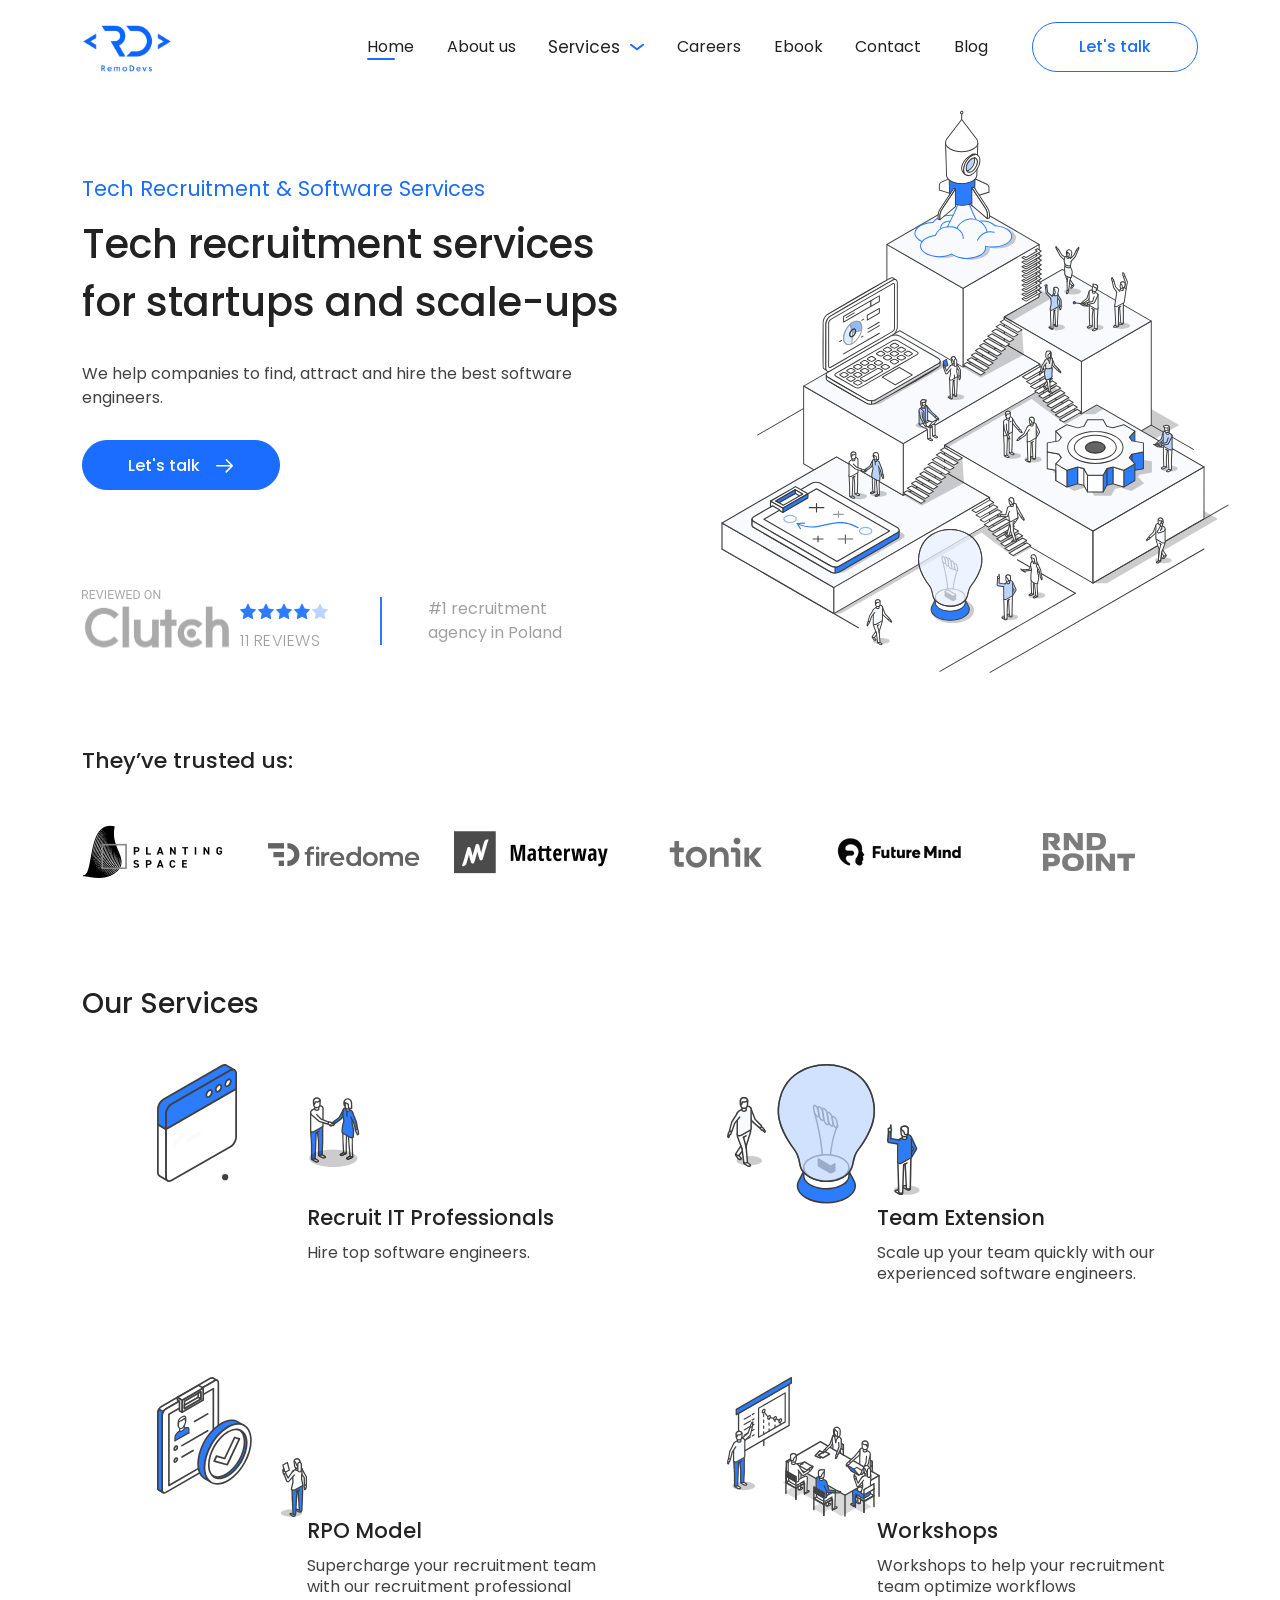
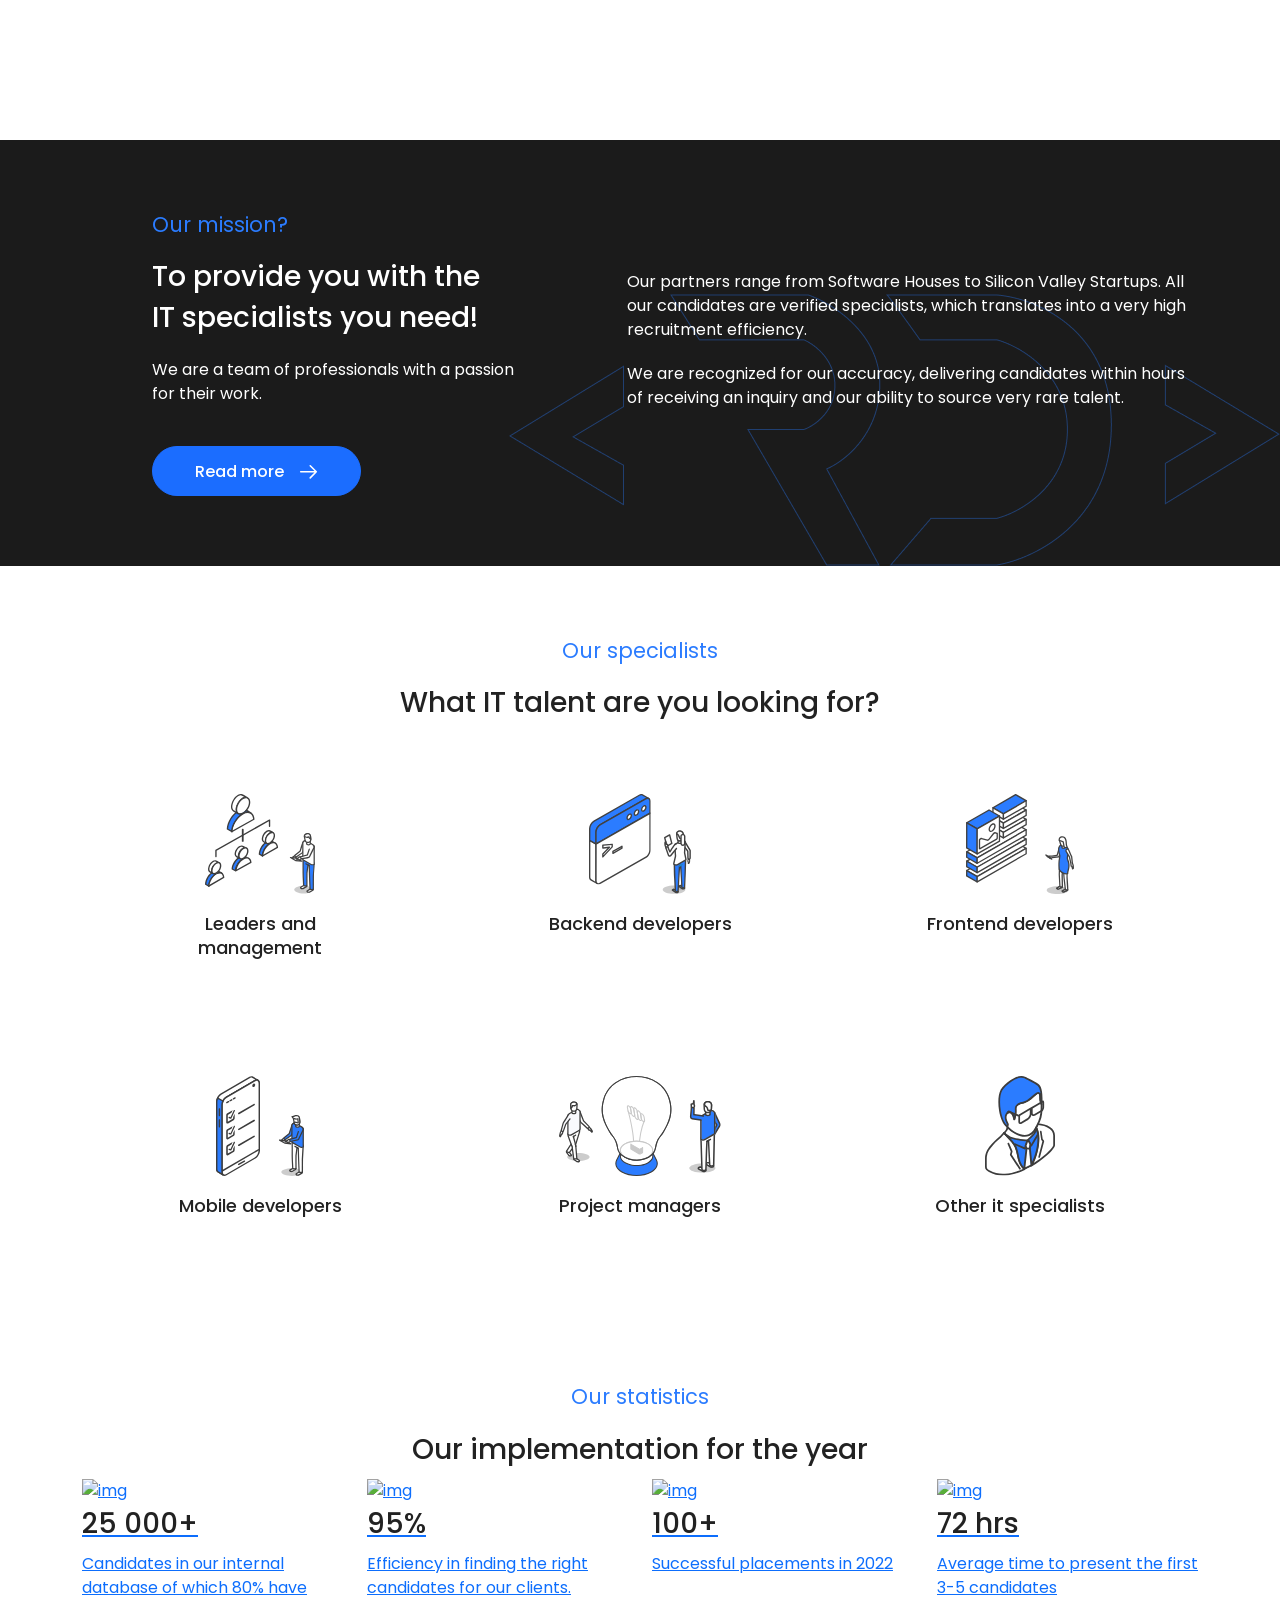
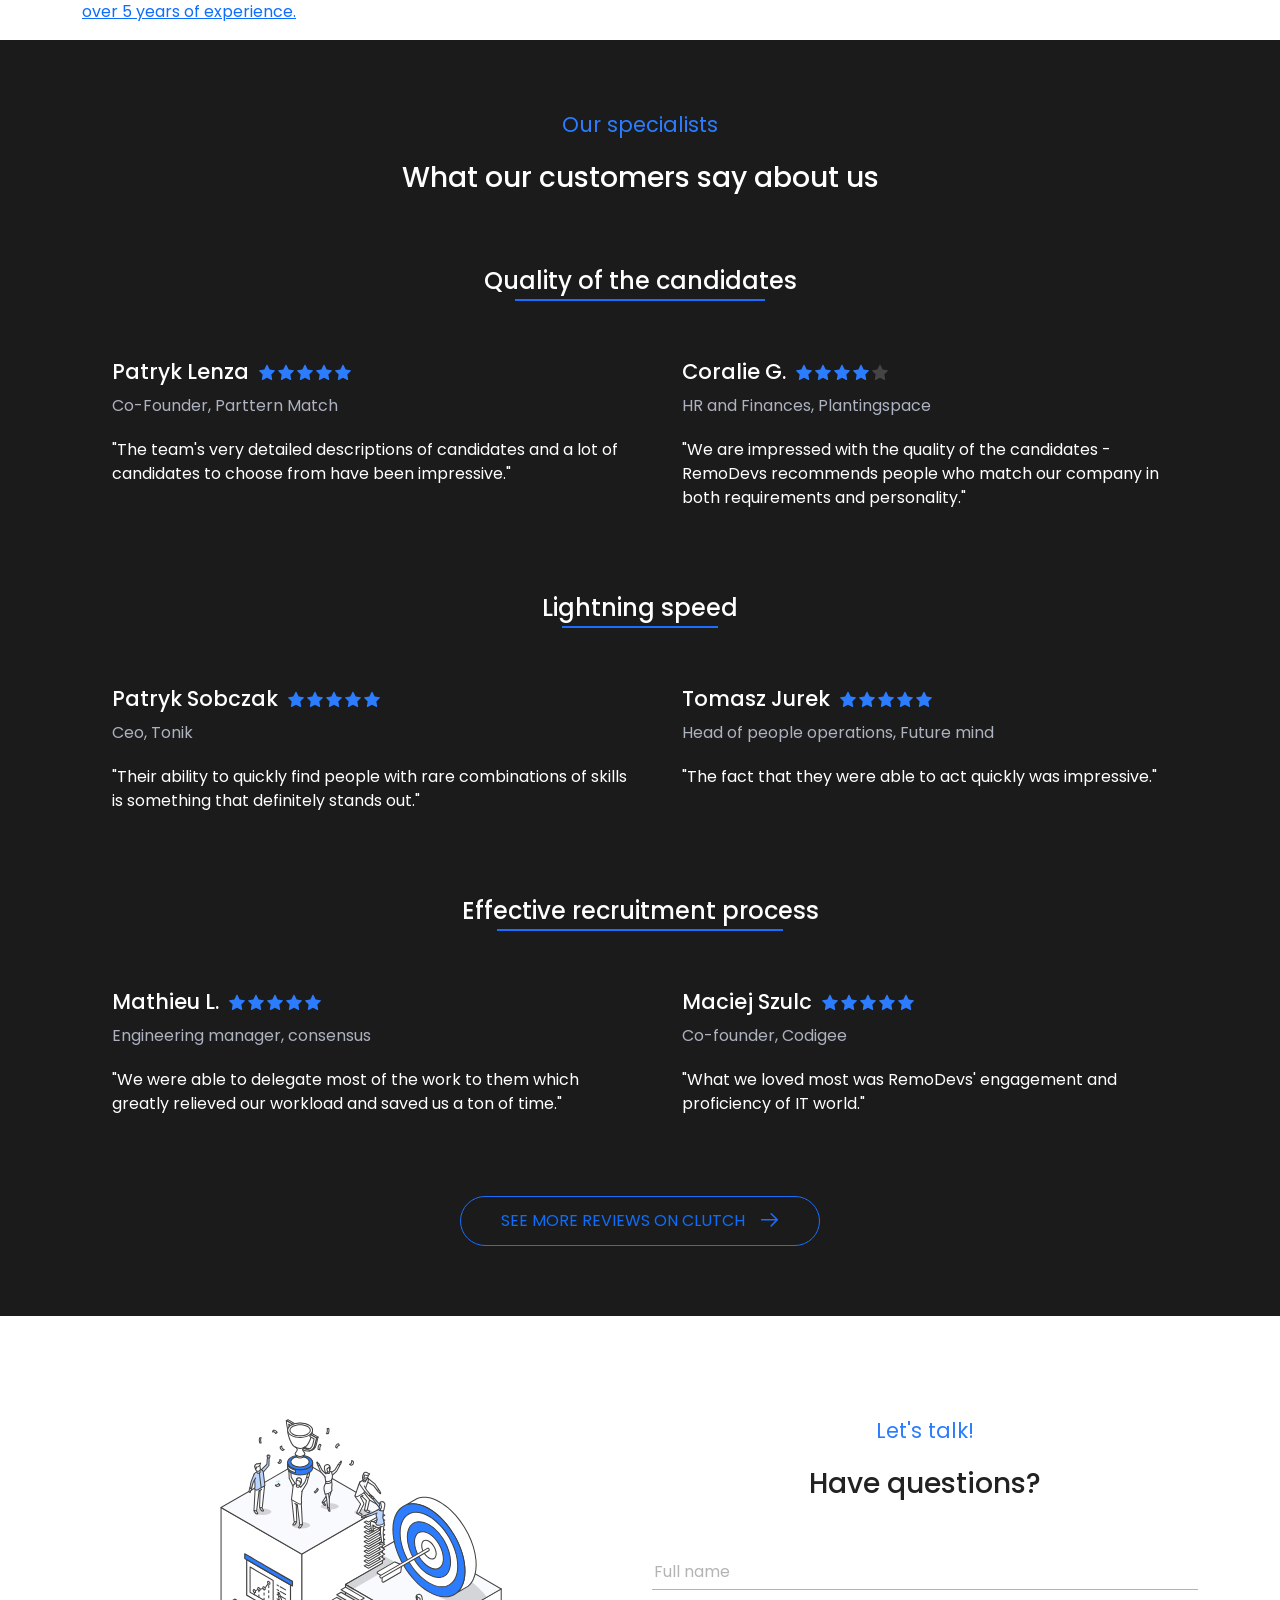
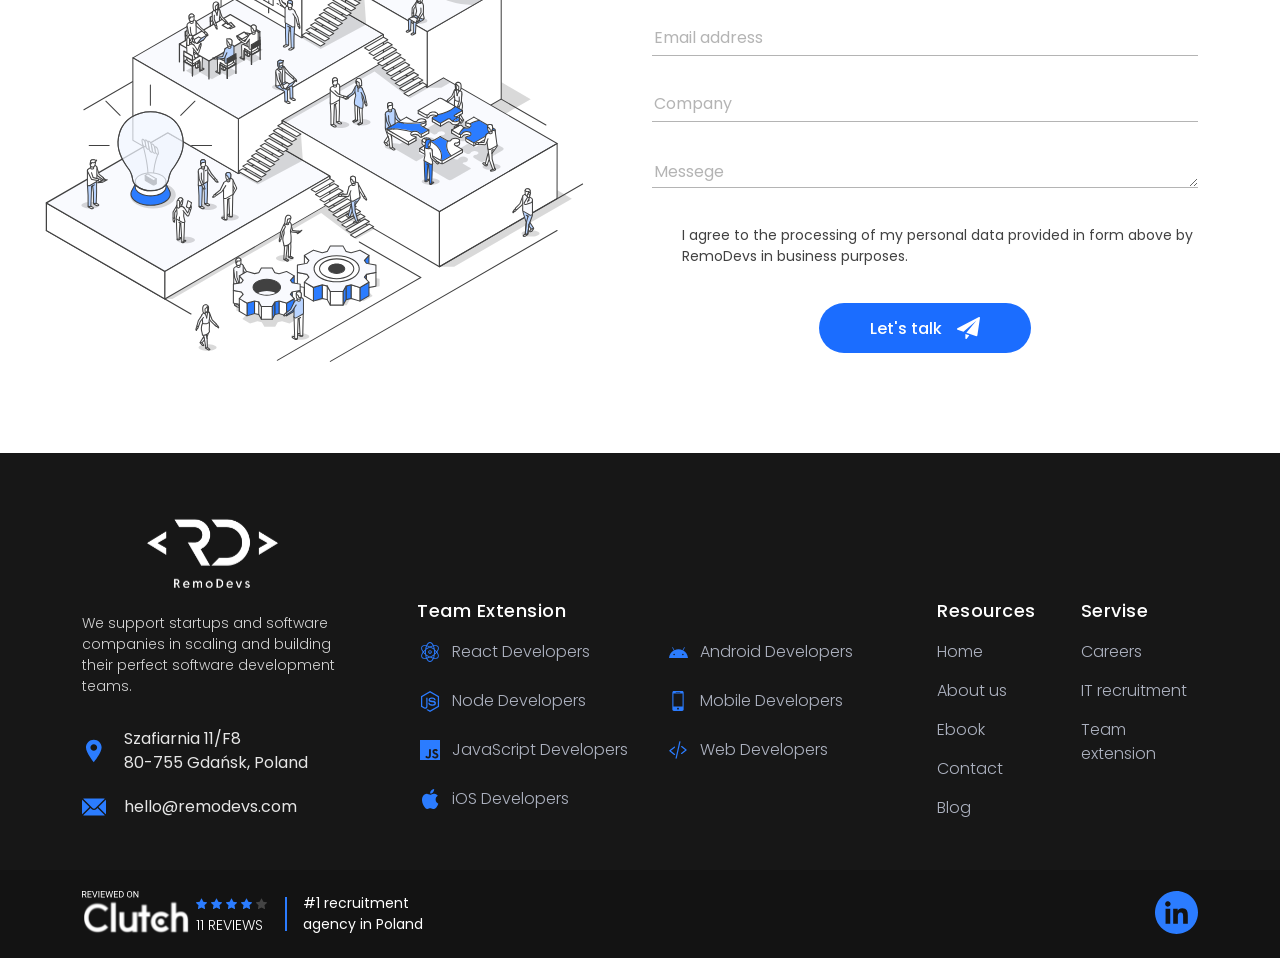
==== commit e9d50b6b: "Add files via upload" ====
--- a/index.html
+++ b/index.html
@@ -339,6 +339,79 @@
             </div>
         </section>
 
+        <section class="ourstatistics">
+            <div class="container">
+                <p class="subtitle text-center">Our statistics</p>
+                <h3 class="text-center">Our implementation for the year</h3>
+                <div class="row justify-content-center">
+                    <div class="col-xl-3 col-lg-4 col-md-6">
+                        <a href="#" class="ourstatistics__box">
+                            <div class="imgwrap">
+                                <img src="img/new/statistics1.svg" alt="img">
+                            </div>
+                            <div class="descr">
+                                <h3>
+                                    25 000+
+                                </h3>
+                                <p>
+                                    Candidates in our internal database of which 80% have
+                                    over 5 years of experience.
+                                </p>
+                            </div>
+                        </a>
+                    </div>
+
+                    <div class="col-xl-3 col-lg-4 col-md-6">
+                        <a href="#" class="ourstatistics__box">
+                            <div class="imgwrap">
+                                <img src="img/new/statistics2.svg" alt="img">
+                            </div>
+                            <div class="descr">
+                                <h3>
+                                    95%
+                                </h3>
+                                <p>
+                                    Efficiency in finding the right candidates for our clients.
+                                </p>
+                            </div>
+                        </a>
+                    </div>
+
+                    <div class="col-xl-3 col-lg-4 col-md-6">
+                        <a href="#" class="ourstatistics__box">
+                            <div class="imgwrap">
+                                <img src="img/new/statistics3.svg" alt="img">
+                            </div>
+                            <div class="descr">
+                                <h3>
+                                    100+
+                                </h3>
+                                <p>
+                                    Successful placements in 2022
+                                </p>
+                            </div>
+                        </a>
+                    </div>
+
+                    <div class="col-xl-3 col-lg-4 col-md-6">
+                        <a href="#" class="ourstatistics__box">
+                            <div class="imgwrap">
+                                <img src="img/new/statistics4.svg" alt="img">
+                            </div>
+                            <div class="descr">
+                                <h3>
+                                    72 hrs
+                                </h3>
+                                <p>
+                                    Average time to present the first 3-5 candidates
+                                </p>
+                            </div>
+                        </a>
+                    </div>
+                </div>
+            </div>
+        </section>
+
         <section class="testimonials blacksection">
             <div class="container">
                 <p class="subtitle text-center">Our specialists</p>
--- a/css/style.css
+++ b/css/style.css
@@ -1 +1 @@
-@import url("https://fonts.googleapis.com/css2?family=Poppins:wght@100;200;300;400;500;600;700;800;900&display=swap");body{font-family:"Poppins",sans-serif;color:#424242}@media (min-width:1450.8px){.container{max-width:1420px}}.main{padding-top:93px}.blue-btn{font-weight:500;font-size:18px;line-height:27px;color:#fff;background:#1B6DFF;border-radius:30px;text-decoration:none;display:-webkit-inline-box;display:-ms-inline-flexbox;display:inline-flex;-webkit-box-align:center;-ms-flex-align:center;align-items:center;-webkit-box-pack:center;-ms-flex-pack:center;justify-content:center;min-height:58px;padding:3px 55px;-webkit-transition:0.3s;transition:0.3s;border:1px solid #1B6DFF}.blue-btn:hover{color:#fff;-webkit-box-shadow:0px 2px 10px #1b6dff;box-shadow:0px 2px 10px #1b6dff}.blue-btn:hover img,.blue-btn:hover svg{-webkit-transform:translateX(5px);transform:translateX(5px)}.blue-btn img,.blue-btn svg{margin-left:15px;-webkit-transition:0.3s;transition:0.3s}.blue-btn svg path{-webkit-transition:0.3s;transition:0.3s}.blue-btn.border-hover:hover{-webkit-box-shadow:none;box-shadow:none;background:transparent;color:#1B6DFF}.blue-btn.border-hover:hover svg path{stroke:#1B6DFF}.blue-btn.white{background:transparent;border:1px solid #1B6DFF;color:#1B6DFF}.blue-btn.white svg path{-webkit-transition:0.3s;transition:0.3s}.blue-btn.white:hover{-webkit-box-shadow:none;box-shadow:none;color:#fff;background:#1B6DFF}.blue-btn.white:hover svg path{stroke:#fff}.blacksection{background:#1B1B1B}.subtitle{font-size:23px;line-height:147%;color:#2B7CFF}h3{font-weight:500;font-size:36px;line-height:147%;color:#222222}.formsection.black .formsection__form .formbtn{border:1px solid #1B6DFF}.formsection.black .formsection__form .formbtn:hover{background:transparent;-webkit-box-shadow:none;box-shadow:none;color:#1B6DFF}.formsection.black .formsection__form .formbtn:hover svg path{fill:#1B6DFF}:root{scroll-behavior:inherit}header.header{height:93px;display:-webkit-box;display:-ms-flexbox;display:flex;-webkit-box-align:center;-ms-flex-align:center;align-items:center;position:fixed;background:#fff;width:100%;left:0;top:0;z-index:11}header.header .header__logo img{max-height:78px}header.header .header__nav{padding-right:20px}header.header .header__nav>ul{list-style-type:none;padding:0;margin:0;display:-webkit-box;display:-ms-flexbox;display:flex;-webkit-box-align:center;-ms-flex-align:center;align-items:center;-webkit-box-pack:justify;-ms-flex-pack:justify;justify-content:space-between}header.header .header__nav>ul>li:not(.submenu)>a{text-decoration:none;position:relative;color:#222222;font-size:17px;line-height:26px}header.header .header__nav>ul>li:not(.submenu)>a:after{content:"";display:inline-block;width:0;height:2px;background:#1B6DFF;-webkit-transition:0.3s;transition:0.3s;border-radius:5px;position:absolute;left:0;bottom:-2px}header.header .header__nav>ul>li:not(.submenu)>a:hover:after{width:28px}header.header .header__nav>ul>li:not(.submenu).active a:after{width:28px}header.header .header__nav>ul>li:not(.submenu):hover a:before{-webkit-transform:rotate(180deg);transform:rotate(180deg)}header.header .header__nav>ul>li{position:relative;padding:8px 0}header.header .header__nav>ul>li.submenu>a{padding:8px 24px 8px 0;text-decoration:none;text-decoration:none;position:relative;color:#222222;font-size:17px;line-height:26px}header.header .header__nav>ul>li.submenu>a:before{content:"";display:inline-block;width:14px;height:7px;background:url("../img/menu-arrow.svg") no-repeat center/100%;position:absolute;right:0;top:17px;-webkit-transition:0.3s;transition:0.3s}header.header .header__nav>ul>li.submenu>a:hover+ul{opacity:1;visibility:visible;z-index:1;-webkit-transform:translateY(0);transform:translateY(0)}header.header .header__nav>ul>li.submenu ul{background:#fff;-webkit-box-shadow:0px 4px 24px rgba(0,0,0,0.09);box-shadow:0px 4px 24px rgba(0,0,0,0.09);border-radius:6px;list-style-type:none;padding:20px 0 26px;margin:0;position:absolute;top:100%;right:0;width:210px;opacity:0;-webkit-transition:0.5s;transition:0.5s;visibility:hidden;z-index:-1;-webkit-transform:translateY(-10px);transform:translateY(-10px)}header.header .header__nav>ul>li.submenu ul li{margin-bottom:15px}header.header .header__nav>ul>li.submenu ul li:last-child{margin-bottom:0}header.header .header__nav>ul>li.submenu ul li a{padding:5px 5px 5px 25px;display:block;font-size:17px;line-height:26px;color:#222;-webkit-transition:0.3s;transition:0.3s;position:relative;text-decoration:none}header.header .header__nav>ul>li.submenu ul li a:before{content:"";display:inline-block;left:0;top:0;height:100%;width:3px;background:transparent;position:absolute;-webkit-transition:0.3s;transition:0.3s}header.header .header__nav>ul>li.submenu ul li a:hover{color:#2B7CFF}header.header .header__nav>ul>li.submenu ul li a:hover:before{background:#2B7CFF}header.header .header__nav>ul>li.submenu ul li.active a{color:#2B7CFF}header.header .header__nav>ul>li.submenu ul li.active a:before{background:#2B7CFF}header.header .header__nav>ul>li.submenu ul:hover{opacity:1;visibility:visible;z-index:1;-webkit-transform:translateY(0);transform:translateY(0)}header.header .header__btn{text-decoration:none;font-weight:500;font-size:18px;line-height:27px;color:#1B6DFF;text-align:center;min-height:58px;max-width:195px;width:100%;display:-webkit-box;display:-ms-flexbox;display:flex;-webkit-box-align:center;-ms-flex-align:center;align-items:center;-webkit-box-pack:center;-ms-flex-pack:center;justify-content:center;border:1px solid #1B6DFF;border-radius:30px;-webkit-transition:0.5s;transition:0.5s}header.header .header__btn:hover{color:#fff;background:#1B6DFF}.burger{display:none}header.header.header__shadow{-webkit-box-shadow:0 0 10px rgba(27,109,255,0.1490196078);box-shadow:0 0 10px rgba(27,109,255,0.1490196078);background:#fff}header.header .header__nav .header__btn{display:none}header.header.header_back{background:#1B1B1B}header.header.header_back .header__nav>ul>li:not(.submenu)>a{color:#fff}header.header.header_back .header__nav>ul>li.submenu>a{color:#fff}header.header.header_back .header__nav>ul>li.submenu>a:before{background:url(../img/menu-arrow-white.svg) no-repeat center/100%}header.header.header_back .col-lg-2 .header__btn{color:#fff;border-color:#fff}header.header.header_back .col-lg-2 .header__btn:hover{border-color:#1B6DFF}header.header.header_back .burger span{background:#fff}@media (max-width:1399.8px){header.header .header__btn{min-height:50px;font-size:16px}header.header .header__nav>ul>li.submenu ul li a,header.header .header__nav>ul>li:not(.submenu)>a{font-size:16px}}@media (max-width:1199.8px){header.header{height:70px}header.header .header__btn{min-height:42px}}@media (max-width:991.8px){header.header .col-xl-2,header.header .col-xl-7{display:none}header.header .container{position:relative}.burger{display:inline-block;border:none;background-color:transparent;outline:none;position:absolute;right:15px;top:25px;padding:0;width:24px;height:24px;overflow:hidden}.burger span{display:block;height:2px;background:#2B7CFF;margin:4px 0;border-radius:5px;-webkit-transition:0.5s;transition:0.5s;-webkit-transform-origin:0 0;transform-origin:0 0}.burger span:first-child{-webkit-transform:translateX(-50%);transform:translateX(-50%)}.burger span:nth-child(2){-webkit-transform:translateX(0);transform:translateX(0)}.burger span:nth-child(3){-webkit-transform:translateX(50%);transform:translateX(50%)}.burger.open span:first-child{-webkit-transform:translateX(4px) translateY(-2px) rotate(45deg);transform:translateX(4px) translateY(-2px) rotate(45deg)}.burger.open span:nth-child(2){-webkit-transform:translateX(100%);transform:translateX(100%)}.burger.open span:nth-child(3){-webkit-transform:translateX(2px) translateY(3px) rotate(-45deg);transform:translateX(2px) translateY(3px) rotate(-45deg)}header.header .col-xl-7.mobilemenu-wrapper{display:block;background:#fff;position:fixed;left:0;top:70px;width:100%;height:calc(100vh - 70px);overflow:scroll}header.header .header__nav{max-width:720px;margin:0 auto;padding:50px 15px 20px}header.header .header__nav>ul{display:block}header.header .header__nav>ul li{display:block;margin-bottom:0;margin-top:20px}header.header .header__nav>ul>li:not(.submenu)>a{font-size:20px}header.header .header__nav>ul>li.submenu>a{font-size:20px}header.header .header__nav>ul>li.submenu>a:before{top:19px}header.header .header__nav>ul>li.submenu>a+ul{opacity:1;visibility:visible;z-index:1;-webkit-transform:translateY(0);transform:translateY(0)}header.header .header__nav>ul>li.submenu>a+ul,header.header .header__nav>ul>li.submenu>a:hover+ul{display:none}header.header .header__nav>ul>li.submenu ul{position:relative;background:transparent;-webkit-box-shadow:none;box-shadow:none;padding:0}header.header .header__nav>ul>li.submenu ul li a{font-size:18px}header.header .header__nav>ul>li:hover a:before{-webkit-transform:rotate(0);transform:rotate(0)}header.header .header__nav .header__btn{display:-webkit-inline-box;display:-ms-inline-flexbox;display:inline-flex;margin-top:50px}header.header .col-xl-7.mobilemenu-wrapper{-webkit-transition:0.5s;transition:0.5s;-webkit-transform:translateX(100%);transform:translateX(100%)}header.header .col-xl-7.mobilemenu-wrapper.open{-webkit-transform:translateX(0);transform:translateX(0)}header.header .header__nav>ul>li.submenu ul{padding-top:10px}header.header .header__nav>ul>li.submenu ul li{margin-top:0}header.header .header__nav>ul>li.submenu>a+ul,header.header .header__nav>ul>li.submenu>a:hover+ul{width:100%;padding:0;margin:0;top:inherit;-webkit-transform:none;transform:none;right:inherit;-webkit-transition:none;transition:none;padding-top:15px}header.header.header_back .col-xl-7.mobilemenu-wrapper.open{background:#1B1B1B}header.header.header_back .header__nav>ul>li.submenu ul li a{color:#fff}header.header.header_back .header__nav .header__btn{border-color:#fff;color:#fff}}@media (max-width:575.8px){header.header .header__logo img{width:63px}.burger{top:15px}header.header .header__nav>ul li:first-child{margin-top:0}header.header .header__nav{padding-top:40px}header.header .header__nav>ul>li.submenu>a,header.header .header__nav>ul>li:not(.submenu)>a{font-size:19px;display:block;padding-top:0;padding-bottom:0}header.header .header__nav>ul>li.submenu ul li a{font-size:16px;display:block;padding-top:0;padding-bottom:0}header.header .header__nav>ul li{padding:0}header.header .header__nav>ul li{margin-top:25px}header.header .header__nav .header__btn{max-width:400px;width:100%}header.header .header__nav>ul>li.submenu>a:before{top:10px}}.welcomesect{overflow:hidden;position:relative}.welcomesect .welcomesect__imgwrapper{position:relative}.welcomesect .welcomesect__imgwrapper img{max-width:calc(100% + 200px)}.welcomesect .welcomesect__text{padding-top:120px}.welcomesect .welcomesect__text .subtitle{margin-bottom:10px;color:#1B6DFF;font-size:25px;line-height:150%}.welcomesect .welcomesect__text h1{margin-bottom:30px;font-weight:500;font-size:46px;line-height:147%;color:#222}.welcomesect .welcomesect__text .descr{max-width:620px;margin-bottom:55px}.welcomesect .welcomesect__text .descr p{font-size:19px;line-height:150%}.welcomesect .welcomesect__text .descr p:last-child{margin-bottom:0}.welcomesect .welcomesect__text .clutchbox{margin-top:110px;display:-webkit-box;display:-ms-flexbox;display:flex;max-width:480px;-webkit-box-align:center;-ms-flex-align:center;align-items:center}.welcomesect .welcomesect__text .clutchbox .clutchbox__left{width:100%;max-width:62%;-webkit-box-flex:0;-ms-flex:0 0 62%;flex:0 0 62%;display:-webkit-box;display:-ms-flexbox;display:flex;-webkit-box-align:end;-ms-flex-align:end;align-items:flex-end}.welcomesect .welcomesect__text .clutchbox .clutchbox__left img{max-width:150px}.welcomesect .welcomesect__text .clutchbox .clutchbox__left .ratingbox{padding-left:8px}.welcomesect .welcomesect__text .clutchbox .clutchbox__left .ratingbox .stars{display:-webkit-box;display:-ms-flexbox;display:flex;-webkit-box-align:center;-ms-flex-align:center;align-items:center;margin-bottom:10px}.welcomesect .welcomesect__text .clutchbox .clutchbox__left .ratingbox .stars img{width:16px;margin-right:2px}.welcomesect .welcomesect__text .clutchbox .clutchbox__left .ratingbox .stars img:last-child{margin-right:0}.welcomesect .welcomesect__text .clutchbox .clutchbox__left .ratingbox p{margin:0;text-transform:uppercase;color:#A0A0A0;font-weight:300;font-size:16px;line-height:150%;letter-spacing:0.5px}.welcomesect .welcomesect__text .clutchbox .clutchbox__right{width:100%;max-width:38%;-webkit-box-flex:0;-ms-flex:0 0 38%;flex:0 0 38%;position:relative;text-align:right}.welcomesect .welcomesect__text .clutchbox .clutchbox__right p{margin-bottom:0;font-weight:400;font-size:16px;line-height:150%;color:#A0A0A0;max-width:142px;display:inline-block}.welcomesect .welcomesect__text .clutchbox .clutchbox__right:after{content:"";display:inline-block;position:absolute;left:0;top:0;height:100%;width:2px;background:#2B7CFF}.welcomesect .welcomesect__text a{text-decoration:none}.trustedus{padding:30px 0 100px 0}.trustedus h4{margin-bottom:69px;font-weight:500;font-size:25px;line-height:132%;color:#222}.trustedus .trusted-slider img{-webkit-filter:grayscale(1);filter:grayscale(1);-webkit-transition:0.3s;transition:0.3s}.trustedus .trusted-slider img:hover{-webkit-filter:grayscale(0);filter:grayscale(0)}.outservices{padding:50px 0 80px 0}.outservices h3{font-weight:500;font-size:36px;line-height:147%;color:#222;margin-bottom:70px}.outservices .outservices__box{padding-left:75px}.outservices .outservices__box a{text-decoration:none}.outservices .outservices__box a:hover .descr img{opacity:1;z-index:1;visibility:visible;-webkit-transform:translateX(0);transform:translateX(0)}.outservices .outservices__box .outservices__img{height:180px;display:-webkit-box;display:-ms-flexbox;display:flex;-webkit-box-align:center;-ms-flex-align:center;align-items:center}.outservices .outservices__box .outservices__img img{max-width:100%;max-height:100%}.outservices .outservices__box .descr{padding-left:250px}.outservices .outservices__box .descr h6{margin-bottom:10px;font-weight:500;font-size:25px;line-height:132%;color:#222}.outservices .outservices__box .descr p{margin:0;font-size:19px;line-height:132%;color:#424242;margin-bottom:19px}.outservices .outservices__box .descr img{-webkit-transition:0.5s;transition:0.5s;opacity:0;z-index:-1;visibility:hidden;-webkit-transform:translateX(-15px);transform:translateX(-15px)}.outmission{padding:127px 0;position:relative}.outmission .container{position:relative;z-index:2}.outmission .outmission__leftsect{padding-left:70px}.outmission .outmission__leftsect .subtitle{margin-bottom:15px}.outmission .outmission__leftsect h3{font-weight:500;font-size:36px;line-height:147%;color:#fff;margin-bottom:25px}.outmission .outmission__leftsect .descr{max-width:404px;margin-bottom:52px}.outmission .outmission__leftsect .descr p{font-size:17px;line-height:150%;color:#fff}.outmission .outmission__leftsect .descr p:last-child{margin-bottom:0}.outmission .outmission__leftsect .blue-btn{padding:3px 42px}.outmission .outmission__rightsect{padding-left:70px;padding-top:60px;max-width:690px}.outmission .outmission__rightsect p{margin-bottom:20px;font-size:17px;line-height:150%;color:#fff}.outmission .outmission__rightsect p:last-child{margin-bottom:0}.outmission img.bg{position:absolute;bottom:0;right:0;z-index:1}.ourspecialists{padding:136px 0 100px}.ourspecialists .subtitle{margin-bottom:15px}.ourspecialists h3{margin-bottom:80px}.ourspecialists .ourspecialists__box{display:block;max-width:315px;width:100%;text-align:center;padding:20px;border-radius:9px;text-decoration:none;-webkit-transition:0.3s;transition:0.3s;border:1px solid transparent;margin-bottom:30px}.ourspecialists .ourspecialists__box:hover{border:1px solid #2B7CFF}.ourspecialists .ourspecialists__box:hover .descr img{opacity:1;-webkit-transform:translateX(0);transform:translateX(0)}.ourspecialists .ourspecialists__box .imgwrap{height:162px;margin-bottom:18px;display:-webkit-box;display:-ms-flexbox;display:flex;-webkit-box-align:center;-ms-flex-align:center;align-items:center;-webkit-box-pack:center;-ms-flex-pack:center;justify-content:center}.ourspecialists .ourspecialists__box .imgwrap img{max-width:100%;max-height:100%}.ourspecialists .ourspecialists__box .descr p{font-weight:500;font-size:24px;line-height:132%;color:#222;margin:0 0 20px 0}.ourspecialists .ourspecialists__box .descr img{-webkit-transition:0.3s;transition:0.3s;opacity:0;-webkit-transform:translateX(-15px);transform:translateX(-15px)}.formsection{padding:170px 0 156px}.formsection .formsection__form{max-width:580px}.formsection .formsection__form h3{margin-bottom:50px}.formsection .formsection__form .inputfield{position:relative;margin-bottom:50px}.formsection .formsection__form .inputfield input,.formsection .formsection__form .inputfield textarea{width:100%;height:40px;outline:none;border:none;border-bottom:1.5px solid #B4B4B4;font-size:19px;color:#222}.formsection .formsection__form .inputfield input::-webkit-input-placeholder,.formsection .formsection__form .inputfield textarea::-webkit-input-placeholder{color:#B4B4B4}.formsection .formsection__form .inputfield input::-moz-placeholder,.formsection .formsection__form .inputfield textarea::-moz-placeholder{color:#B4B4B4}.formsection .formsection__form .inputfield input:-ms-input-placeholder,.formsection .formsection__form .inputfield textarea:-ms-input-placeholder{color:#B4B4B4}.formsection .formsection__form .inputfield input::-ms-input-placeholder,.formsection .formsection__form .inputfield textarea::-ms-input-placeholder{color:#B4B4B4}.formsection .formsection__form .inputfield input::placeholder,.formsection .formsection__form .inputfield textarea::placeholder{color:#B4B4B4}.formsection .formsection__form .inputfield textarea{padding-top:8px}.formsection .formsection__form .checkfield{margin-bottom:65px}.formsection .formsection__form .checkfield input{display:none}.formsection .formsection__form .checkfield input:checked+span:after{background-image:url("../img/check-icon.svg");background-repeat:no-repeat;background-position:center;background-size:16px}.formsection .formsection__form .checkfield label{position:relative;padding-left:44px;margin:0;font-weight:400;font-size:15px;line-height:150%;color:#414141;cursor:pointer}.formsection .formsection__form .checkfield label span:after{content:"";display:inline-block;width:24px;height:24px;background-color:#2B7CFF;border-radius:4px;position:absolute;left:0;top:0;cursor:pointer}.formsection .formsection__form .formbtn{border:none;padding:3px 51px}.formsection .formsection__leftpic{position:relative;width:100%;height:100%}.formsection .formsection__leftpic img{position:absolute;right:70px;top:0;width:100%}.testimonials{padding:120px 0}.testimonials h3{color:#fff;margin-bottom:65px}.testimonials .testimonials__box{margin-bottom:155px}.testimonials .testimonials__box h4{font-weight:500;font-size:30px;line-height:147%;color:#fff;margin-bottom:105px}.testimonials .testimonials__box h4 span{position:relative;display:inline-block}.testimonials .testimonials__box h4 span:after{content:"";position:absolute;left:0;right:0;margin:0 auto;display:block;width:80%;height:2px;background:#1B6DFF;bottom:-3px}.testimonials .testimonial__box{max-width:660px;padding-left:30px}.testimonials .testimonial__box .testimonial__boxtitle{display:-webkit-box;display:-ms-flexbox;display:flex;-webkit-box-align:center;-ms-flex-align:center;align-items:center;margin-bottom:8px}.testimonials .testimonial__box .testimonial__boxtitle .title{margin:0;font-weight:500;font-size:24px;line-height:132%;color:#fff}.testimonials .testimonial__box .testimonial__boxtitle .stars{padding-left:10px;display:-webkit-box;display:-ms-flexbox;display:flex;-webkit-box-align:center;-ms-flex-align:center;align-items:center}.testimonials .testimonial__box .testimonial__boxtitle .stars img{width:16px;margin-right:3px}.testimonials .testimonial__box .testimonial__boxtitle .stars img:last-child{margin-right:0}.testimonials .testimonial__box .proff{margin-bottom:20px;color:#ADB2C0;font-weight:400;font-size:17px;line-height:150%}.testimonials .testimonial__box .descr p{font-size:23px;line-height:150%;color:#fff}.testimonials .testimonial__box .descr p:last-child{margin-bottom:0}.testimonials .testimonialsbtn{text-align:center}.testimonials .testimonialsbtn a{text-decoration:none;display:-webkit-inline-box;display:-ms-inline-flexbox;display:inline-flex;-webkit-box-align:center;-ms-flex-align:center;align-items:center;min-height:58px;border:1px solid #1B6DFF;border-radius:30px;padding:3px 58px;-webkit-transition:0.3s;transition:0.3s}.testimonials .testimonialsbtn a svg{margin-left:15px;margin-top:-3px;-webkit-transition:0.3s;transition:0.3s}.testimonials .testimonialsbtn a svg path{-webkit-transition:0.3s;transition:0.3s}.testimonials .testimonialsbtn a:hover{color:#fff;background:#1B6DFF}.testimonials .testimonialsbtn a:hover svg{-webkit-transform:translateX(5px);transform:translateX(5px)}.testimonials .testimonialsbtn a:hover svg path{stroke:#fff}.ourspecialists .ourspecialists__box{margin:0 auto 30px}.outmissionbtnmob,.welcomesect__imgwrapper.mob{display:none}.trustedus .trusted-slider img{max-width:100%}.trustedus.notsl{padding-bottom:30px}.trustedus__wrapp{display:-webkit-box;display:-ms-flexbox;display:flex;-ms-flex-wrap:wrap;flex-wrap:wrap}.trustedus__wrapp .trustedus__col{width:100%;max-width:20%;-webkit-box-flex:0;-ms-flex:0 0 20%;flex:0 0 20%;margin-bottom:70px;text-align:center;padding-left:10px;padding-right:10px}.trustedus__wrapp .trustedus__col img{-webkit-filter:grayscale(1);filter:grayscale(1);-webkit-transition:0.3s;transition:0.3s;max-width:100%;cursor:pointer}.trustedus__wrapp .trustedus__col img:hover{-webkit-filter:grayscale(0);filter:grayscale(0)}@media (max-width:1399.8px){.welcomesect .welcomesect__text .descr{margin-bottom:30px}.blue-btn{font-size:16px;min-height:50px;padding:3px 45px}.welcomesect .welcomesect__imgwrapper img{max-width:calc(100% + 100px)}.welcomesect .welcomesect__text{padding-top:80px}.welcomesect .welcomesect__text .clutchbox{margin-top:100px}.trustedus h4{margin-bottom:50px}.outservices{padding:40px 0 50px 0}.outservices .outservices__box .outservices__img{height:140px}.outservices .outservices__box .descr{padding-left:150px}.outmission .outmission__leftsect h3{margin-bottom:20px}.outmission .outmission__leftsect .descr{margin-bottom:40px}.ourspecialists .ourspecialists__box{max-width:260px}.ourspecialists .ourspecialists__box .imgwrap{height:100px}.testimonials .testimonials__box h4{margin-bottom:60px}.testimonials .testimonials__box{margin-bottom:80px}.testimonials .testimonialsbtn a{min-height:50px;font-size:16px;padding:3px 40px}.formsection{padding:100px 0}.formsection .formsection__leftpic img{right:40px}.formsection .formsection__form .inputfield{margin-bottom:30px}.formsection .formsection__form .inputfield input,.formsection .formsection__form .inputfield textarea{font-size:16px;height:36px}.formsection .formsection__form .checkfield label{font-size:14px;padding-left:30px}.formsection .formsection__form .checkfield label:after{width:20px;height:20px}.formsection .formsection__form .checkfield input:checked+span:after{background-size:14px}.formsection .formsection__form .checkfield{margin-bottom:35px}.ourspecialists,.outmission,.testimonials{padding:70px 0}.trustedus{padding:60px 0}.outservices h3{margin-bottom:40px}.ourspecialists h3{margin-bottom:50px}.welcomesect .welcomesect__text h1{font-size:40px}.outmission .outmission__leftsect h3,.outservices h3,h3{font-size:28px}.testimonials .testimonials__box h4{font-size:24px}.trustedus h4{font-size:22px}.outservices .outservices__box .descr h6,.subtitle,.testimonials .testimonial__box .testimonial__boxtitle .title,.welcomesect .welcomesect__text .subtitle{font-size:21px}.ourspecialists .ourspecialists__box .descr p{font-size:18px}.outmission .outmission__leftsect .descr p,.outmission .outmission__rightsect p,.outservices .outservices__box .descr p,.testimonials .testimonial__box .descr p,.testimonials .testimonial__box .proff,.welcomesect .welcomesect__text .descr p{font-size:16px}}.welcomesect .welcomesect__text .clutchbox .clutchbox__right p{text-align:left}@media (max-width:1199.8px){.welcomesect .welcomesect__text h1{font-size:32px;margin-bottom:20px}.welcomesect .welcomesect__text h1 br{display:none}.welcomesect .welcomesect__imgwrapper img{max-width:calc(100% + 50px)}.welcomesect .welcomesect__text .clutchbox{margin-top:50px}.welcomesect .welcomesect__text .descr{margin-bottom:20px}.welcomesect .welcomesect__text .clutchbox .clutchbox__left img{max-width:120px}.welcomesect .welcomesect__text .clutchbox .clutchbox__left .ratingbox .stars{margin-bottom:5px}.welcomesect .welcomesect__text .clutchbox .clutchbox__left .ratingbox p,.welcomesect .welcomesect__text .clutchbox .clutchbox__right p{font-size:14px}.welcomesect .welcomesect__text .clutchbox .clutchbox__right p{min-width:initial}.welcomesect .welcomesect__text .clutchbox{max-width:400px}.welcomesect .welcomesect__text{padding-top:60px}.outservices .outservices__box{padding-left:35px}h3 br{display:none}.testimonials .testimonials__box h4{font-size:20px}.main{padding-top:70px}.outmission .outmission__leftsect h3,.outservices h3,h3{font-size:24px}.outservices .outservices__box .descr h6,.subtitle,.testimonials .testimonial__box .testimonial__boxtitle .title,.welcomesect .welcomesect__text .subtitle{font-size:18px}}@media (max-width:991.8px){.welcomesect .welcomesect__text{padding-top:40px}.welcomesect .welcomesect__text h1{font-size:38px}.welcomesect .welcomesect__text .descr{margin-bottom:40px}.welcomesect .welcomesect__imgwrapper img{max-width:100%}.outservices .outservices__box .descr{padding-left:0;padding-top:15px}.outservices .outservices__box{padding-left:0}.outservices .outservices__box .descr img{display:none}.outservices .outservices__box{text-align:center}.outservices .outservices__box .outservices__img img{display:block;margin:0 auto}.outmission .outmission__leftsect{padding-left:0}.outmission .outmission__rightsect{padding-left:0}.ourspecialists .ourspecialists__box .descr img{display:none}.testimonials .testimonials__box{margin-bottom:50px}.testimonials .testimonials__box h4{margin-bottom:40px}.formsection .formsection__leftpic img{position:relative}.formsection .row .col-lg-6:first-child{-webkit-box-ordinal-group:3;-ms-flex-order:2;order:2}.formsection .row .col-lg-6:nth-child(2){-webkit-box-ordinal-group:2;-ms-flex-order:1;order:1}.formsection{padding:70px 0}.formsection .formsection__form{max-width:100%}.formsection .formsection__leftpic{display:none}.outmission__leftsect .blue-btn{display:none}.outmissionbtnmob{display:-webkit-inline-box;display:-ms-inline-flexbox;display:inline-flex}.outmission .outmission__leftsect h3,.outservices h3,.trustedus h4,h3{font-size:28px}.trustedus__wrapp .trustedus__col{max-width:25%;-webkit-box-flex:0;-ms-flex:0 0 25%;flex:0 0 25%}}@media (max-width:767.8px){.outservices .outservices__box .outservices__img{height:120px}.testimonials .testimonial__box .testimonial__boxtitle{margin-bottom:0}.testimonials .testimonial__box{margin-bottom:50px}.testimonials .testimonial__box .proff{margin-bottom:10px}.testimonials .testimonials__box{margin-bottom:0}.ourspecialists,.outservices,.trustedus{padding-bottom:40px}.trustedus__wrapp .trustedus__col{max-width:33.333%;-webkit-box-flex:0;-ms-flex:0 0 33.333%;flex:0 0 33.333%}}@media (max-width:575.8px){.main{padding-top:70px}.welcomesect .welcomesect__text .subtitle{font-size:15px}.welcomesect .welcomesect__text h1{font-size:23px;margin-bottom:17px}.welcomesect .welcomesect__text .descr{max-width:285px;margin-bottom:28px}.welcomesect .welcomesect__text .descr p{font-size:15px}.welcomesect__imgwrapper{display:none}.welcomesect__imgwrapper.mob{display:block}.blue-btn{font-size:14px;min-height:45px;padding:3px 37px}.welcomesect .welcomesect__imgwrapper img{max-width:calc(100% + 50px)}.welcomesect .welcomesect__text .clutchbox{margin-top:30px}.welcomesect .welcomesect__text .clutchbox .clutchbox__left img{max-width:100px}.welcomesect .welcomesect__text .clutchbox .clutchbox__left .ratingbox .stars img{width:11px}.welcomesect .welcomesect__text .clutchbox .clutchbox__left .ratingbox p,.welcomesect .welcomesect__text .clutchbox .clutchbox__right p{font-size:12px}.welcomesect .welcomesect__text .clutchbox .clutchbox__left{max-width:60%;-webkit-box-flex:0;-ms-flex:0 0 60%;flex:0 0 60%}.welcomesect .welcomesect__text .clutchbox .clutchbox__right{max-width:40%;-webkit-box-flex:0;-ms-flex:0 0 40%;flex:0 0 40%}.welcomesect .welcomesect__text .clutchbox{max-width:320px}.ourspecialists h3,.outservices .outservices__box{margin-bottom:30px}.outmission .outmission__leftsect .descr{margin-bottom:0}.outmission .outmission__rightsect{padding-top:20px}.outmission img.bg{max-width:100%}.ourspecialists .ourspecialists__box .descr p{font-size:16px}.ourspecialists .ourspecialists__box{margin:0 auto 20px;padding:10px}.ourspecialists .ourspecialists__box .descr p{margin-bottom:0}.ourspecialists .ourspecialists__box .imgwrap{height:80px}.testimonials h3{margin-bottom:45px}.testimonials .testimonial__box .testimonial__boxtitle .title{font-size:16px}.testimonials .testimonial__box .testimonial__boxtitle .stars img{width:12px;margin-right:1px}.testimonials .testimonial__box{padding-left:0}.testimonials .testimonialsbtn a{font-size:14px;padding:3px 20px;width:100%;max-width:400px;text-align:center;-webkit-box-pack:center;-ms-flex-pack:center;justify-content:center}.formsection .subtitle{margin-bottom:10px}.formsection .formsection__form h3{margin-bottom:30px}.formsection .formsection__form .inputfield input,.formsection .formsection__form .inputfield textarea{font-size:15px}.formsection,.ourspecialists,.outmission,.testimonials{padding:50px 0}.outservices,.trustedus{padding:50px 0 20px 0}.outservices h3,.trustedus h4{margin-bottom:21px}.outmission .outmission__leftsect h3,.outservices h3,.trustedus h4,h3{font-size:20px}.testimonials .testimonials__box h4{font-size:18px}.outmission .outmission__leftsect .descr p,.outmission .outmission__rightsect p,.outservices .outservices__box .descr p,.subtitle,.testimonials .testimonial__box .descr p,.testimonials .testimonial__box .proff,.welcomesect .welcomesect__text .descr p{font-size:15px}.trustedus__wrapp .trustedus__col{margin-bottom:40px}}@media (max-width:360.8px){.trustedus__wrapp .trustedus__col{max-width:50%;-webkit-box-flex:0;-ms-flex:0 0 50%;flex:0 0 50%}}.outservices .outservices__box{margin-bottom:50px}.welcscreen-black{background:#1B1B1B;padding:82px 0 88px;position:relative}.welcscreen-black h1{margin-bottom:30px;font-weight:500;font-size:55px;line-height:147%;color:#1B6DFF}.welcscreen-black .descr{max-width:710px}.welcscreen-black .descr p{font-size:25px;line-height:150%;color:#fff}.welcscreen-black .absbg{position:absolute;right:0;bottom:0}.abusmission{padding:100px 0 130px}.abusmission h3{margin-bottom:30px}.abusmission .abusmission__box{display:-webkit-box;display:-ms-flexbox;display:flex;margin-top:85px}.abusmission .abusmission__box .abusmission__box-img{width:100%;max-width:190px;-webkit-box-flex:0;-ms-flex:0 0 190px;flex:0 0 190px;text-align:right;padding-right:25px}.abusmission .abusmission__box .abusmission__box-img img{max-width:100%;max-height:100%}.abusmission .abusmission__box .abusmission__box-descr{width:100%;max-width:calc(100% - 190px);-webkit-box-flex:0;-ms-flex:0 0 calc(100% - 190px);flex:0 0 calc(100% - 190px);padding-right:40px;padding-top:23px}.abusmission .abusmission__box .abusmission__box-descr h6{margin-bottom:17px;font-weight:500;font-size:30px;line-height:132%;color:#222}.abusmission .abusmission__box .abusmission__box-descr p{font-size:17px;line-height:150%;margin:0}.whyus{padding:100px 0 160px}.whyus h3{margin-bottom:50px}.whyus .picwrapp{text-align:center}.whyus .textwrapp{max-width:590px}.whyus .textwrapp p{font-size:17px;line-height:150%;color:#000}.whyus .textwrapp p:last-child{margin-bottom:0}.formsection.black{background:#1B1B1B}.formsection.black h3{color:#fff}.formsection.black .inputfield input,.formsection.black .inputfield textarea{background:transparent;color:#fff}.formsection.black .checkfield label{color:#fff}.welcscreen-black .descr p:last-child{margin-bottom:0}.whyus .picwrapp img{max-width:100%}@media (max-width:1399.8px){.welcscreen-black h1{margin-bottom:20px}.abusmission,.welcscreen-black{padding:70px 0}.abusmission .abusmission__box .abusmission__box-descr h6{font-size:24px;margin-bottom:10px}.abusmission .abusmission__box{margin-top:55px}.abusmission .abusmission__box .abusmission__box-img{max-width:120px;-webkit-box-flex:0;-ms-flex:0 0 120px;flex:0 0 120px}.abusmission .abusmission__box .abusmission__box-descr{max-width:calc(100% - 120px);-webkit-box-flex:0;-ms-flex:0 0 calc(100% - 120px);flex:0 0 calc(100% - 120px)}.whyus{padding:70px 0 80px}.welcscreen-black h1{font-size:40px}.welcscreen-black .descr p{font-size:21px}}@media (max-width:1199.8px){.welcscreen-black h1{font-size:32px}.welcscreen-black .descr{max-width:600px}.welcscreen-black .descr p{font-size:18px}.abusmission .abusmission__box .abusmission__box-descr h6{font-size:21px}.abusmission .abusmission__box .abusmission__box-descr p,.whyus .textwrapp p{font-size:16px}.whyus h3{margin-bottom:30px}.welcscreen-black .absbg{max-width:450px}}@media (max-width:991.8px){.welcscreen-black h1{font-size:38px}.welcscreen-black .container{position:relative;z-index:1}.welcscreen-black{padding-top:50px}.abusmission .abusmission__box{margin-top:40px}}@media (max-width:575.8px){.welcscreen-black{padding-top:30px;padding-bottom:40px}.welcscreen-black .absbg{max-width:300px}.abusmission .abusmission__box .abusmission__box-img{max-width:80px;-webkit-box-flex:0;-ms-flex:0 0 80px;flex:0 0 80px}.abusmission .abusmission__box .abusmission__box-descr{max-width:calc(100% - 80px);-webkit-box-flex:0;-ms-flex:0 0 calc(100% - 80px);flex:0 0 calc(100% - 80px);padding-top:0}.abusmission,.welcscreen-black,.whyus{padding:50px 0}.welcscreen-black h1{font-size:23px}.abusmission .abusmission__box .abusmission__box-descr h6{font-size:18px}.welcscreen-black .descr p{font-size:16px}.abusmission .abusmission__box .abusmission__box-descr p,.whyus .textwrapp p{font-size:15px}}.infosect{padding:100px 0 60px}.infosect h3{margin:0;max-width:555px}.infosect .infosect__descr{max-width:620px}.infosect .infosect__descr p{font-size:21px;line-height:150%}.infosect .infosect__descr p:last-child{margin-bottom:0}.abusmission.abusmission__serv{padding-bottom:240px}.lfit{background:#1B1B1B;padding:65px 0}.lfit h3{color:#fff;margin-bottom:40px}.lfit .lfit__left{position:relative;height:100%}.lfit .lfit__left img{position:absolute;top:50%;-webkit-transform:translateY(-50%);transform:translateY(-50%);right:0;left:0;margin:0 auto}.lfit .lfit__right{padding-left:14%}.whyus .textwrapp .blue-btn{margin-top:50px}.whyus.whyus_service{padding-top:213px}.lfit .lfit__left img{max-width:100%}.howitworks{padding:100px 0 173px}.howitworks h3{margin-bottom:100px}.howitworks .howitworkbox{display:-webkit-box;display:-ms-flexbox;display:flex;position:relative;margin-bottom:10px}.howitworks .howitworkbox:after{content:"";display:inline-block;width:14px;height:14px;background:url("../img/triagle-blue.svg") no-repeat top center/100% 100%;position:absolute;right:-6px;bottom:-5px}.howitworks .howitworkbox .howitworkbox__left{width:100%;max-width:36%;-webkit-box-flex:0;-ms-flex:0 0 36%;flex:0 0 36%;position:relative}.howitworks .howitworkbox .howitworkbox__left img{max-width:100%;position:relative;z-index:2}.howitworks .howitworkbox .howitworkbox__left span{font-weight:500;font-size:97px;line-height:147%;-webkit-text-stroke:1px #2B7CFF;color:transparent;position:absolute;right:0;top:0}.howitworks .howitworkbox .howitworkbox__right{width:100%;max-width:64%;-webkit-box-flex:0;-ms-flex:0 0 64%;flex:0 0 64%;padding-top:90px;position:relative;padding-right:30px;padding-bottom:60px;padding-left:20px}.howitworks .howitworkbox .howitworkbox__right .title{margin-bottom:15px;color:#222;font-weight:500;font-size:30px;line-height:132%}.howitworks .howitworkbox .howitworkbox__right .descr{margin-bottom:0;font-size:17px;line-height:150%}.howitworks .howitworkbox .howitworkbox__right:after{content:"";display:block;height:2px;width:100%;background:#2B7CFF;position:absolute;left:0;top:60px}.howitworks .howitworkbox .howitworkbox__right:before{content:"";display:block;width:2px;top:60px;height:calc(100% - 60px);background:#2B7CFF;position:absolute;right:0}.howitworks .col-xl-6.offset-xl-6 .howitworkbox{-webkit-box-orient:horizontal;-webkit-box-direction:reverse;-ms-flex-direction:row-reverse;flex-direction:row-reverse}.howitworks .col-xl-6.offset-xl-6 .howitworkbox:after{right:initial;left:-6px}.howitworks .col-xl-6.offset-xl-6 .howitworkbox .howitworkbox__left{text-align:right}.howitworks .col-xl-6.offset-xl-6 .howitworkbox .howitworkbox__left span{right:initial;left:0}.howitworks .col-xl-6.offset-xl-6 .howitworkbox .howitworkbox__right{padding-right:0;padding-left:30px;padding-right:5px}.howitworks .col-xl-6.offset-xl-6 .howitworkbox .howitworkbox__right:before{right:initial;left:0}.howitworks .row .col-xl-6:nth-child(4) .howitworkbox__left img{margin-right:-30px}.servtextpic{padding:115px 0 40px}.servtextpic h3{margin-bottom:70px}.servtextpic .servtextpic__left{padding-left:80px}.servtextpic .servtextpic__left p{max-width:575px;font-weight:400;font-size:21px;line-height:150%;color:#424242}.servtextpic .servtextpic__left p:last-child{margin-bottom:0}.servtextpic .servtextpic__right{text-align:center}.servpromodelwhyus{padding:100px 0 203px}.servpromodelwhyus h3{margin-bottom:130px}.servpromodelwhyus .servpromodelwhyus__box{text-align:center;max-width:340px;margin:0 auto}.servpromodelwhyus .servpromodelwhyus__box .picwrap{margin:0 auto 60px;width:180px;height:170px;display:-webkit-box;display:-ms-flexbox;display:flex;-webkit-box-align:center;-ms-flex-align:center;align-items:center;-webkit-box-pack:center;-ms-flex-pack:center;justify-content:center}.servpromodelwhyus .servpromodelwhyus__box .picwrap img{max-width:100%;max-height:100%}.servpromodelwhyus .servpromodelwhyus__box .descr p{font-weight:400;font-size:19px;line-height:132%;color:#222}.servpromodelwhyus .servpromodelwhyus__box .descr p:last-child{margin-bottom:0}.servpromodelwhyus .blue-btn.white{margin-top:75px;max-width:318px;width:100%}.outservices.servpage{padding:193px 0 100px}.servtextpic .servtextpic__right img{max-width:100%}.whyus.whyus_service.littpadd{padding-top:60px}@media (max-width:1399.8px){.infosect{padding:70px 0 60px}.abusmission.abusmission__serv{padding-bottom:170px}.whyus.whyus_service{padding-top:150px}.howitworks{padding:70px 0 150px 0}.howitworks .howitworkbox .howitworkbox__right{padding-bottom:30px}.howitworks .howitworkbox .howitworkbox__left span{font-size:67px;top:10px}.howitworks .howitworkbox .howitworkbox__left img{max-width:60%}.servtextpic{padding:70px 0 30px}.servtextpic .servtextpic__left p{font-size:18px}.servtextpic .servtextpic__right img{max-width:350px}.servtextpic h3{margin-bottom:40px}.servpromodelwhyus{padding:70px 0 150px}.servpromodelwhyus .blue-btn.white{max-width:260px}.outservices.servpage{padding:140px 0 60px}}@media (max-width:1199.8px){.howitworks .howitworkbox:after{width:14px;height:14px}.howitworks .howitworkbox .howitworkbox__left span{font-size:90px}}@media (max-width:991.8px){.infosect{padding-bottom:30px}.infosect h3{margin-bottom:20px}.lfit{padding:50px 0}.lfit .lfit__left img{position:relative;top:inherit;-webkit-transform:none;transform:none}.abusmission.abusmission__serv{padding-bottom:70px}.whyus.whyus_service{padding-top:70px}.whyus .textwrapp .blue-btn{margin-top:20px}.howitworks{padding-bottom:70px}.howitworks h3{margin-bottom:60px}.infosect .infosect__descr p{font-size:18px}.howitworks .howitworkbox .howitworkbox__right .title{font-size:21px}.howitworks .howitworkbox .howitworkbox__right .descr{font-size:16px}.servtextpic .servtextpic__left p{max-width:100%}.servtextpic .servtextpic__left{padding-left:0}.servtextpic h3{margin-bottom:20px}.servtextpic .servtextpic__left{margin-bottom:30px;text-align:center}.servpromodelwhyus{padding:50px 0 70px}.servpromodelwhyus .servpromodelwhyus__box .descr p{font-size:16px}.servpromodelwhyus .servpromodelwhyus__box .picwrap{width:130px;height:120px;margin-bottom:20px}.servpromodelwhyus h3{margin-bottom:60px}.servpromodelwhyus .blue-btn.white{max-width:216px;margin-top:50px}.outservices.servpage{padding:70px 0 60px}.trustedus__wrapp .trustedus__col{margin-bottom:30px}}@media (max-width:767.8px){.lfit .lfit__right{padding-left:0}.lfit h3{margin-bottom:20px}.howitworks .howitworkbox .howitworkbox__left img{max-width:100%}.howitworks .col-xl-6 .howitworkbox .howitworkbox__left span{z-index:3;color:#fff;font-size:50px;position:relative;top:0}.servpromodelwhyus .servpromodelwhyus__box{margin-bottom:40px}.servpromodelwhyus h3{margin-bottom:40px}.servpromodelwhyus .blue-btn.white{margin-top:20px}}@media (max-width:575.8px){.infosect{padding:50px 0 30px}.abusmission h3{margin-bottom:10px}.lfit .lfit__left img{max-width:300px;margin:0 auto 30px;display:block}.infosect .infosect__descr p{font-size:15px}.howitworks .howitworkbox{-ms-flex-wrap:wrap;flex-wrap:wrap}.howitworks .howitworkbox .howitworkbox__left,.howitworks .howitworkbox .howitworkbox__right{max-width:100%;-webkit-box-flex:0;-ms-flex:0 0 100%;flex:0 0 100%}.howitworks .col-xl-6.offset-xl-6 .howitworkbox .howitworkbox__left,.howitworks .howitworkbox .howitworkbox__left{text-align:center}.howitworks .col-xl-6 .howitworkbox .howitworkbox__left span{display:none}.howitworks .howitworkbox .howitworkbox__right:after,.howitworks .howitworkbox .howitworkbox__right:before,.howitworks .howitworkbox:after{display:none}.howitworks .howitworkbox .howitworkbox__left img{max-width:150px;max-height:100px;margin-bottom:15px}.howitworks .col-xl-6.offset-xl-6 .howitworkbox .howitworkbox__right,.howitworks .howitworkbox .howitworkbox__right{padding:0}.howitworks .howitworkbox{margin-bottom:20px}.howitworks h3{margin-bottom:40px}.howitworks{padding:50px 0}.howitworks .howitworkbox .howitworkbox__right .title{font-size:18px}.howitworks .howitworkbox .howitworkbox__right .descr{font-size:15px}.howitworks .row .col-xl-6:nth-child(4) .howitworkbox__left img{margin-right:0}.servtextpic{padding:20px 0}.servtextpic .servtextpic__left p{font-size:15px}.servtextpic .servtextpic__right img{max-width:250px}.servpromodelwhyus .servpromodelwhyus__box .descr p{font-size:15px}.servpromodelwhyus{padding:30px 0 40px}.outservices.servpage{padding-bottom:10px}.trustedus__wrapp .trustedus__col{margin-bottom:20px}.trustedus__wrapp .trustedus__col:last-child{margin-bottom:0}}.careerssect__form{padding:50px 0}.careerssect__form form{padding-bottom:50px;border-bottom:1px solid #B9D4FF}.careerssect__form form .topsect{display:-webkit-box;display:-ms-flexbox;display:flex;-ms-flex-wrap:wrap;flex-wrap:wrap;-webkit-box-pack:justify;-ms-flex-pack:justify;justify-content:space-between;-webkit-box-align:end;-ms-flex-align:end;align-items:flex-end;margin-bottom:50px}.careerssect__form form .formbtn{max-width:216px;width:100%;border:1px solid #1B6DFF}.careerssect__form form .formbtn:hover{-webkit-box-shadow:none;box-shadow:none;color:#1B6DFF;background:#fff}.careerssect__form form .search{width:41%;position:relative}.careerssect__form form .search:after{content:"";display:inline-block;width:27px;height:27px;background:url("../img/search.png") no-repeat center/20px;position:absolute;left:0;top:50%;-webkit-transform:translateY(-50%);transform:translateY(-50%)}.careerssect__form form .search input{height:57px;outline:none;width:100%;border:none;border-bottom:2px solid #1B6DFF;font-weight:300;font-size:18px;padding-left:47px}.careerssect__form form .search input::-webkit-input-placeholder{color:#A0A0A0}.careerssect__form form .search input::-moz-placeholder{color:#A0A0A0}.careerssect__form form .search input:-ms-input-placeholder{color:#A0A0A0}.careerssect__form form .search input::-ms-input-placeholder{color:#A0A0A0}.careerssect__form form .search input::placeholder{color:#A0A0A0}.careerssect__form form .selectfield{width:28%}.careerssect__form form .selectfield .jq-selectbox{width:100%}.careerssect__form form .selectfield .jq-selectbox__select{height:57px;border:none;border-radius:0;background:transparent;-webkit-box-shadow:none;box-shadow:none;text-shadow:none;color:#A0A0A0;font-weight:300;font-size:18px;border-bottom:2px solid #1B6DFF;padding-left:0;font-weight:300;font-size:18px;color:#222;font-family:"Poppins",sans-serif;line-height:57px}.careerssect__form form .selectfield .jq-selectbox .placeholder{color:#A0A0A0;font-weight:300;font-size:18px;background:transparent;cursor:inherit;font-family:"Poppins",sans-serif}.careerssect__form form .selectfield .jq-selectbox__trigger{border:none}.careerssect__form form .selectfield .jq-selectbox__trigger{background:url("../img/select-arrow.svg") no-repeat center/21px}.careerssect__form form .selectfield .jq-selectbox__trigger-arrow{display:none}.careerssect__form form .selectfield .jq-selectbox li{font-family:"Poppins",sans-serif;font-size:18px;color:#A0A0A0;font-weight:300;padding:7px 10px 7px}.careerssect__form form .selectfield .jq-selectbox li:hover{color:#fff}.careerssect__form form .selectfield .jq-selectbox li.selected{color:#fff}.careerssect__form form .botsect{display:-webkit-box;display:-ms-flexbox;display:flex;-ms-flex-wrap:wrap;flex-wrap:wrap;-webkit-box-align:center;-ms-flex-align:center;align-items:center}.careerssect__form form .botsect p{margin:0;margin-right:30px;font-weight:500;font-size:23px;line-height:147%;color:#222}.careerssect__form form .botsect .radiofield{margin-right:35px}.careerssect__form form .botsect .radiofield input{display:none}.careerssect__form form .botsect .radiofield input:checked+label:after{background-image:url("../img/point.png");background-repeat:no-repeat;background-position:center;background-size:11px}.careerssect__form form .botsect .radiofield label{margin:0 0;color:#6B6B6B;font-weight:400;font-size:20px;line-height:30px;position:relative;padding-left:40px;cursor:pointer}.careerssect__form form .botsect .radiofield label:last-child{margin-right:0}.careerssect__form form .botsect .radiofield label:after{content:"";display:inline-block;width:25px;height:25px;border-radius:50%;background-color:#FFFFFF;border:1px solid #2B7CFF;position:absolute;left:0;top:50%;-webkit-transform:translateY(-50%);transform:translateY(-50%)}.resultnox{display:-webkit-box;display:-ms-flexbox;display:flex;-ms-flex-wrap:wrap;flex-wrap:wrap;background:#FCFCFC;border:1.5px solid #2B7CFF;-webkit-box-shadow:0px 3.67457px 18.3728px rgba(0,0,0,0.09);box-shadow:0px 3.67457px 18.3728px rgba(0,0,0,0.09);border-radius:9px;padding:80px 50px;margin-bottom:50px}.resultnox .resultnox__left{width:100%;max-width:calc(100% - 250px);-webkit-box-flex:0;-ms-flex:0 0 calc(100% - 250px);flex:0 0 calc(100% - 250px)}.resultnox .resultnox__left h4{margin-bottom:50px;font-weight:500;font-size:38px;line-height:147%;color:#222;-webkit-transition:0.3s;transition:0.3s}.resultnox .resultnox__left .info span{font-weight:400;font-size:18px;line-height:27px;color:#6B6B6B;position:relative;padding-left:30px;margin-right:80px}.resultnox .resultnox__left .info span:last-child{margin-right:0}.resultnox .resultnox__left .info span:after{content:"";display:inline-block;width:24px;height:24px;position:absolute;left:0;top:50%;-webkit-transform:translateY(-50%);transform:translateY(-50%)}.resultnox .resultnox__left .info span.calendar:after{background:url("../img/calendar-icon.svg") no-repeat center/100% 100%}.resultnox .resultnox__left .info span.price:after{background:url("../img/dollar-icon.svg") no-repeat center/100% 100%}.resultnox .resultnox__left .info span.local:after{background:url("../img/loc-icon.svg") no-repeat center/100% 100%}.resultnox .resultnox__right{width:100%;max-width:250px;-webkit-box-flex:0;-ms-flex:0 0 250px;flex:0 0 250px;text-align:right;padding-top:30px}.resultnox .resultnox__right .blue-btn{background:transparent;color:#1B6DFF;max-width:216px;width:100%;padding:3px 20px}.resultnox .resultnox__right .blue-btn svg path{stroke:#1B6DFF}.careers__result a{text-decoration:none}.careers__result a:hover h4{color:#1B6DFF}.careers__result a:hover .blue-btn{background:#1B6DFF;color:#fff}.careers__result a:hover .blue-btn svg{-webkit-transform:translateX(5px);transform:translateX(5px)}.careers__result a:hover .blue-btn svg path{stroke:#fff}.seemore{text-align:center;margin-top:50px}.seemore a:hover svg{-webkit-transform:none;transform:none}.careerssect{padding-bottom:280px}.sendcv{background:#1B1B1B;padding:188px 0;position:relative}.sendcv .sendcv__descr h3{margin-bottom:35px;font-weight:500;font-size:40px;line-height:147%;color:#fff}.sendcv .sendcv__descr p{font-weight:400;font-size:22px;line-height:150%;color:#fff;margin-bottom:50px}.sendcv .sendcv__descr .blue-btn{padding:3px 50px;border:1px solid #1B6DFF}.sendcv .sendcv__descr .blue-btn:hover{-webkit-box-shadow:none;box-shadow:none;background:transparent;color:#1B6DFF}.sendcv .sendcv__descr .blue-btn:hover svg path{fill:#1B6DFF}.sendcv .sendcv__imgwrap{position:relative}.sendcv .sendcv__imgwrap img{position:absolute;bottom:-138px;max-width:100%;left:-40px}.careerssect__form form .selectfield .jq-selectbox .placeholder{opacity:1}.career-welcomescreen{padding:40px 0 55px;background:#1B1B1B}.career-welcomescreen .imgwrap img{max-width:100%;max-height:100%}.career-welcomescreen .textwrapper h1{font-weight:500;font-size:55px;line-height:147%;color:#fff;margin-bottom:80px}.career-welcomescreen .textwrapper .info span{font-weight:400;font-size:18px;line-height:27px;color:#fff;position:relative;padding-left:35px;margin-right:80px;display:inline-block;margin-bottom:15px}.career-welcomescreen .textwrapper .info span:last-child{margin-right:0}.career-welcomescreen .textwrapper .info span:after{content:"";display:inline-block;width:24px;height:24px;position:absolute;left:0;top:50%;-webkit-transform:translateY(-50%);transform:translateY(-50%)}.career-welcomescreen .textwrapper .info span.calendar:after{background:url("../img/calendar-icon.svg") no-repeat center/100% 100%}.career-welcomescreen .textwrapper .info span.price:after{background:url("../img/dollar-icon.svg") no-repeat center/100% 100%}.career-welcomescreen .textwrapper .info span.local:after{background:url("../img/loc-icon.svg") no-repeat center/100% 100%}.careerinformation{padding:60px 0 130px}.careerinformation__descr p{font-weight:300;font-size:16px;line-height:150%;color:#101010;margin-bottom:20px}.careerinformation__descr h3{margin-top:60px;margin-bottom:30px}.careerinformation__descr ul{list-style-type:none;padding:0;margin:0}.careerinformation__descr ul li{font-weight:300;font-size:16px;line-height:150%;color:#101010;margin-bottom:20px;position:relative;padding-left:23px}.careerinformation__descr ul li:after{content:"";display:inline-block;width:8px;height:8px;border-radius:50%;position:absolute;left:0;top:8px;background:#1B6DFF}.applyboxwrapper{text-align:right;position:sticky;top:100px}.applybox{max-width:360px;display:inline-block;background:#FCFCFC;border:1.5px solid #2B7CFF;-webkit-box-shadow:0px 3.67457px 18.3728px rgba(0,0,0,0.09);box-shadow:0px 3.67457px 18.3728px rgba(0,0,0,0.09);border-radius:9px;padding:30px 21px 40px 21px;text-align:left}.applybox .title{margin-bottom:19px;font-weight:500;font-size:19px;line-height:150%;color:#000}.applybox .descr{margin-bottom:40px}.applybox .descr p{font-weight:300;font-size:16px;line-height:150%}.applybox .descr p:last-child{margin-bottom:0}.applybox .blue-btn{padding:3px 44px}.careerformsection{padding:50px 0 130px}.careerformsection__header{padding-bottom:45px;border-bottom:1px solid #B9D4FF}.careerformsection__body{padding-top:90px}.careerformsection__body .formsection{padding-top:0;padding-bottom:0}.careerformsection__body .formsection .formsection__form .formbtn{min-width:216px}.careerformsection__body .picwrap{position:relative}.careerformsection__body .picwrap img{max-width:100%;margin-left:-60px}.careerformsection__formsecr{padding-left:40px}.careerformsection__formsecr h4{text-align:center;font-weight:500;font-size:36px;line-height:147%;color:#222;margin-bottom:60px}.jq-file{width:100%;-webkit-box-shadow:none;box-shadow:none;border-radius:0}.jq-file__name{height:40px;padding-left:0;border:none!important;border-bottom:1.5px solid #B4B4B4!important;font-size:19px;color:#222;-webkit-box-shadow:none;box-shadow:none;font-family:"Poppins",sans-serif;outline:none;color:#B4B4B4}.jq-file.changed .jq-file__name{color:#222}.jq-file__browse{width:27px;height:27px;border:none!important;padding:0;background:url("../img/attachment.svg") no-repeat center/100%!important;-webkit-box-shadow:none!important;box-shadow:none!important;text-shadow:none}.careerformsection.careerformsection__careeropen{padding-top:0!important}.careerformsection.careerformsection__careeropen .careerformsection__body{padding-top:0!important}@media (max-width:1399.8px){.careerssect__form form .formbtn{max-width:180px}.careerssect__form form .search input{height:50px;font-size:16px}.careerssect__form form .selectfield .jq-selectbox__select{height:50px;line-height:50px;font-size:16px}.careerssect__form form .selectfield .jq-selectbox .placeholder{font-size:16px}.careerssect__form form .selectfield .jq-selectbox__trigger{background-size:18px}.careerssect__form form .botsect p{font-size:20px}.careerssect__form form .botsect .radiofield label{font-size:18px;padding-left:30px}.careerssect__form form .botsect .radiofield label:after{width:20px;height:20px}.careerssect__form form .botsect .radiofield input:checked+label:after{background-size:10px}.careerssect__form form .botsect .radiofield{margin-right:25px}.resultnox{padding:50px 40px;margin-bottom:30px}.resultnox .resultnox__left h4{margin-bottom:30px;font-size:28px}.resultnox .resultnox__left .info span{font-size:16px;margin-right:50px}.resultnox .resultnox__left .info span:last-child{margin-right:0}.resultnox .resultnox__right .blue-btn{max-width:200px}.sendcv{padding:90px 0}.sendcv .sendcv__descr h3{font-size:32px;margin-bottom:20px}.sendcv .sendcv__descr p{font-size:16px;margin-bottom:30px}.sendcv .sendcv__imgwrap img{bottom:-60px;max-width:80%;left:0}.careerssect{padding-bottom:180px}.career-welcomescreen .textwrapper h1{font-size:40px;margin-bottom:40px}.career-welcomescreen .textwrapper .info span{font-size:16px}.career-welcomescreen .textwrapper .info span{margin-right:50px}.career-welcomescreen{padding:30px 0 40px}.career-welcomescreen .imgwrap img{max-height:250px}.careerformsection__body .careerformsection__formsecr h4{font-size:28px}.careerformsection__body .subtitle{margin-bottom:5px}.careerformsection__header h3{font-size:32px}.jq-file__name{font-size:16px;height:36px}.jq-file{display:-webkit-box;display:-ms-flexbox;display:flex}.careerformsection__formsecr h4{margin-bottom:40px}}@media (max-width:1199.8px){.careerssect__form form{padding-bottom:30px}.careerssect{padding-bottom:70px}.seemore{margin-top:30px}.sendcv .sendcv__imgwrap img{position:relative;bottom:0}.sendcv{padding:30px 0}.career-welcomescreen .textwrapper h1{font-size:32px}.career-welcomescreen .textwrapper .info span{margin-right:30px}.careerinformation{padding-bottom:70px}.careerformsection__body .picwrap img{margin-left:0}.careerformsection__body .picwrap{padding-top:40px}.careerformsection__header{padding-bottom:30px}.careerformsection__body{padding-top:70px}.careerformsection__formsecr{padding:0 40px}.careerformsection{padding-bottom:70px}}@media (max-width:991.8px){.resultnox .resultnox__left,.resultnox .resultnox__right{max-width:100%;-webkit-box-flex:0;-ms-flex:0 0 100%;flex:0 0 100%;text-align:left}.resultnox .resultnox__left h4{font-size:24px;margin-bottom:20px}.resultnox .resultnox__left .info span{margin-right:30px}.resultnox{padding:30px}.sendcv .sendcv__imgwrap{text-align:center}.sendcv .sendcv__imgwrap img{max-width:360px;margin-bottom:30px}.sendcv__descr{text-align:center}.sendcv .sendcv__descr p{font-size:18px}.sendcv{padding:30px 0 50px}.career-welcomescreen{padding:50px 0 50px}.careerinformation{padding:50px 0}.applybox{padding:10px 10px 20px 10px}.applybox .title{font-size:16px;margin-bottom:10px}.applybox .descr p{font-size:14px}.applybox .descr{margin-bottom:20px}.applybox .blue-btn{padding:3px 20px;width:100%}.careerinformation__descr h3{margin-top:30px;margin-bottom:20px}.careerformsection__header h3{font-size:28px}.careerformsection__body .row .col-lg-6:first-child{-webkit-box-ordinal-group:3;-ms-flex-order:2;order:2}.careerformsection__body .row .col-lg-6:nth-child(2){-webkit-box-ordinal-group:2;-ms-flex-order:1;order:1}.careerformsection__body{padding-top:50px}.careerformsection__formsecr h4{margin-bottom:30px}.careerformsection__formsecr{padding:0}.careerformsection__body .picwrap{display:none}}@media (max-width:767.8px){.careerssect__form form .search,.careerssect__form form .selectfield{width:48%}.careerssect__form form .formbtn{margin-top:30px;max-width:100%}.careerssect__form form{display:-webkit-box;display:-ms-flexbox;display:flex;-ms-flex-wrap:wrap;flex-wrap:wrap}.careerssect__form form .topsect{-webkit-box-ordinal-group:3;-ms-flex-order:2;order:2;width:100%;margin-bottom:0}.careerssect__form form .botsect{-webkit-box-ordinal-group:2;-ms-flex-order:1;order:1;width:100%;margin-bottom:30px}.careerssect__form form .botsect p{width:100%;font-size:20px;margin-bottom:20px}.resultnox .resultnox__left .info span{margin-bottom:10px;display:inline-block}.resultnox .resultnox__right{padding-top:10px}.career-welcomescreen .imgwrap{text-align:center}.career-welcomescreen .textwrapper h1{font-size:36px}.applybox{max-width:100%}.applybox .title{font-size:20px;margin-bottom:10px}.applybox .descr p{font-size:16px}.applyboxwrapper{margin-top:20px}.applyboxwrapper .applybox{padding:20px}.applyboxwrapper{display:none}}@media (max-width:575.8px){.sendcv .sendcv__imgwrap img{max-width:100%}.jq-selectbox__select-text{width:100%!important}.careerssect__form{padding:30px 0 50px 0}.careerssect__form form .botsect .radiofield label{font-size:15px}.careerssect__form form .botsect p{font-size:18px;margin-bottom:15px}.careerssect__form form .botsect .radiofield label:after{width:18px;height:18px}.careerssect__form form .botsect .radiofield label{padding-left:25px}.careerssect__form form .botsect{margin-bottom:20px}.careerssect__form form .search,.careerssect__form form .selectfield{width:100%}.careerssect__form form .search{margin-bottom:20px}.careerssect__form form .search input{height:40px;font-size:15px}.careerssect__form form .selectfield .jq-selectbox__select{height:40px;line-height:40px;font-size:15px}.careerssect__form form .selectfield .jq-selectbox .placeholder{font-size:15px}.careerssect__form form .search input{padding-left:35px}.careerssect__form form{padding-bottom:20px}.careerssect__form{padding-bottom:30px}.resultnox .resultnox__left h4{font-size:20px}.resultnox{margin-bottom:20px;padding:20px}.resultnox .resultnox__left .info span{font-size:15px}.resultnox .resultnox__left .info span:after{width:20px;height:20px}.resultnox .resultnox__left .info span{margin-right:0;width:100%}.seemore{margin-top:15px}.careerssect{padding-bottom:50px}.sendcv .sendcv__descr h3{font-size:21px;margin-bottom:15px}.sendcv .sendcv__descr p{font-size:15px;margin-bottom:20px}.sendcv{padding:30px 0 40px}.career-welcomescreen .textwrapper h1{font-size:23px}.career-welcomescreen{padding:30px 0}.career-welcomescreen .textwrapper h1{margin-bottom:20px}.career-welcomescreen .textwrapper .info span:after{width:20px;height:20px}.career-welcomescreen .textwrapper .info span{font-size:14px}.career-welcomescreen .textwrapper .info span{padding-left:30px;margin-right:20px}.career-welcomescreen .imgwrap img{max-width:80%}.applybox .descr p,.careerinformation__descr p,.careerinformation__descr ul li{margin-bottom:15px;font-size:15px}.careerformsection__header h3{font-size:20px}.careerformsection__header .subtitle{margin-bottom:10px}.careerformsection{padding:30px 0 50px}.careerformsection__header{padding-bottom:20px}.careerformsection__header h3{margin-bottom:0}.careerformsection__body .careerformsection__formsecr h4{font-size:18px}.careerformsection__body .row .col-lg-6{padding-left:15px;padding-right:15px}.jq-file__name{font-size:15px}}.tysection{padding:50px 0 65px 0}.tysection .tytexts{padding-top:100px}.tysection .tytexts h1{margin-bottom:20px;font-weight:500;font-size:106px;line-height:147%;color:#222}.tysection .tytexts .descr{margin-bottom:60px}.tysection .tytexts .descr p{font-weight:400;font-size:22px;line-height:150%}.tysection .tytexts .descr p:last-child{margin-bottom:0}.tysection .tytexts .blue-btn{min-width:216px}.tysection .picwrap img{max-width:100%}@media (max-width:1399.8px){.tysection .tytexts h1{font-size:65px}.tysection .tytexts .descr p{font-size:18px}}@media (max-width:1199.8px){.tysection .tytexts h1{font-size:50px}.tysection .tytexts .descr p{font-size:16px}.tysection .tytexts .descr{margin-bottom:40px}}@media (max-width:991.8px){.tysection .tytexts{padding-top:0}.tysection .picwrap img{max-width:80%;margin:0 auto;display:block}.tysection .tytexts{text-align:center;margin-bottom:40px}}@media (max-width:575.8px){.tysection .tytexts h1{font-size:32px;margin-bottom:15px}.tysection .tytexts .blue-btn{max-width:200px}.tysection .tytexts .descr{margin-bottom:30px}.tysection .tytexts .descr br{display:none}.tysection .tytexts .descr p{font-size:15px}}.blogheadsect{padding:70px 0;min-height:205px;display:-webkit-box;display:-ms-flexbox;display:flex;-webkit-box-align:center;-ms-flex-align:center;align-items:center;background:#1B1B1B;position:relative}.blogheadsect h1{color:#fff;margin:0;font-weight:500;font-size:55px;line-height:147%;text-align:center;position:relative;z-index:2}.blogheadsect .absbg{position:absolute;right:0;bottom:0;max-width:418px}.blogcontent{padding:20px 0 130px 0}.blogcontent .blogcontent__filter{padding-bottom:50px}.blogcontent__sortlist ul{list-style-type:none;padding:0;margin:0}.blogcontent__sortlist ul li{display:inline-block;vertical-align:middle;margin-right:7px}.blogcontent__sortlist ul li:last-child{margin-right:0}.blogcontent__sortlist ul li a{text-decoration:none;padding:3px 24px;background:transparent;border-radius:23px;display:inline-block;font-weight:300;font-size:20px;line-height:147%;color:#646464;-webkit-transition:0.3s;transition:0.3s}.blogcontent__sortlist ul li a:hover{background:rgba(185,212,255,0.5)}.blogcontent__sortlist ul li.active a{background:#B9D4FF;color:#1B6DFF}.blsearchfield{position:relative;display:inline-block;max-width:385px;width:100%}.blsearchfield .blsearchinput{outline:none;border:none;height:57px;padding-left:47px;border-bottom:2px solid #1B6DFF;font-weight:300;font-size:18px;color:#222;width:100%}.blsearchfield .blsearchinput::-webkit-input-placeholder{color:#A0A0A0}.blsearchfield .blsearchinput::-moz-placeholder{color:#A0A0A0}.blsearchfield .blsearchinput:-ms-input-placeholder{color:#A0A0A0}.blsearchfield .blsearchinput::-ms-input-placeholder{color:#A0A0A0}.blsearchfield .blsearchinput::placeholder{color:#A0A0A0}.blsearchfield .blsearchbtn{padding:0;outline:none;width:30px;height:30px;position:absolute;left:0;top:14px;background:url("../img/search.png") no-repeat center/27px 27px;border:none;-webkit-transition:0.3s;transition:0.3s}.blsearchfield .blsearchbtn:hover{opacity:0.5}.blogcontent__body a{text-decoration:none}.blogcontent__body .col-lg-4>a{margin-bottom:47px;display:block}.postbox{-webkit-box-shadow:0px 3.67457px 18.3728px rgba(0,0,0,0.09);box-shadow:0px 3.67457px 18.3728px rgba(0,0,0,0.09)}.postbox .postbox__img{position:relative;overflow:hidden;border-radius:9px 9px 0px 0px;height:263px}.postbox .postbox__img img{position:absolute;left:0;top:0;width:100%;height:100%;-o-object-fit:cover;object-fit:cover;-o-object-position:50% 50%;object-position:50% 50%;-webkit-transition:0.5s;transition:0.5s;-webkit-transform:scale(1.05);transform:scale(1.05)}.postbox .postbox__img:after{content:"";display:block;top:0;left:0;position:absolute;width:100%;height:100%;background:rgba(27,109,255,0.27);opacity:0;-webkit-transition:0.3s;transition:0.3s}.postbox .postbox__descr{padding:30px;background:#fff;border-radius:0 0 9px 9px;border:1.5px solid #2B7CFF;border-top:none;-webkit-transition:0.3s;transition:0.3s}.postbox .postbox__descr .date{display:-webkit-box;display:-ms-flexbox;display:flex;-webkit-box-align:center;-ms-flex-align:center;align-items:center;-webkit-box-pack:justify;-ms-flex-pack:justify;justify-content:space-between;margin-bottom:25px}.postbox .postbox__descr .date span{font-weight:300;font-size:14px;line-height:150%;color:#4B7BE7;-webkit-transition:0.3s;transition:0.3s}.postbox .postbox__descr .date span.timetored svg{margin-right:6px;margin-top:-2px}.postbox .postbox__descr .date span.timetored svg path{-webkit-transition:0.3s;transition:0.3s}.postbox .postbox__descr h5{margin-bottom:15px;font-weight:500;font-size:23px;line-height:150%;color:#222;display:-webkit-box;-webkit-line-clamp:2;-webkit-box-orient:vertical;overflow:hidden;-webkit-transition:0.3s;transition:0.3s}.postbox .postbox__descr .descr{margin-bottom:10px;height:96px}.postbox .postbox__descr .descr p{font-weight:300;font-size:16px;line-height:150%;display:-webkit-box;-webkit-line-clamp:4;-webkit-box-orient:vertical;overflow:hidden;color:#424242;-webkit-transition:0.3s;transition:0.3s}.postbox .postbox__descr .descr p:last-child{margin-bottom:0}.postbox .postbox__descr .readmorebl{color:#1B6DFF;-webkit-transition:0.3s;transition:0.3s}.postbox .postbox__descr .readmorebl svg{vertical-align:middle;display:inline;margin-top:-2px;margin-left:6px;-webkit-transition:0.3s;transition:0.3s}.postbox .postbox__descr .readmorebl svg path{-webkit-transition:0.3s;transition:0.3s}.postbox .postbox__descr .infwrapp{height:185px}.postbox:hover .postbox__img:after{opacity:1}.postbox:hover .postbox__img img{-webkit-transform:scale(1.01);transform:scale(1.01)}.postbox:hover .postbox__descr{background:#1B6DFF}.postbox:hover .postbox__descr .date span{color:#fff}.postbox:hover .postbox__descr .date span.timetored svg path{fill:#fff}.postbox:hover .postbox__descr h5{color:#fff}.postbox:hover .postbox__descr .descr p{color:#fff}.postbox:hover .postbox__descr .readmorebl{color:#fff}.postbox:hover .postbox__descr .readmorebl svg{-webkit-transform:translateX(5px);transform:translateX(5px)}.postbox:hover .postbox__descr .readmorebl svg path{stroke:#fff}.paginationright{text-align:right}.paginationright ul{list-style-type:none;padding:0;margin:50px 0 0 0}.paginationright ul li{display:inline-block;vertical-align:middle;margin-right:8px}.paginationright ul li:last-child{margin-right:0}.paginationright ul li.prev{margin-right:30px;-webkit-transition:0.3s;transition:0.3s}.paginationright ul li.prev:hover{opacity:0.7}.paginationright ul li.next{margin-left:30px;-webkit-transition:0.3s;transition:0.3s}.paginationright ul li.next:hover{opacity:0.7}.paginationright ul li:not(.prev,.next) a{display:-webkit-inline-box;display:-ms-inline-flexbox;display:inline-flex;width:32px;height:32px;border-radius:50%;color:#6B6B6B;font-weight:400;font-size:20px;line-height:150%;-webkit-box-align:center;-ms-flex-align:center;align-items:center;-webkit-box-pack:center;-ms-flex-pack:center;justify-content:center;-webkit-transition:0.3s;transition:0.3s}.paginationright ul li:not(.prev,.next) a:hover{color:#000}.paginationright ul li:not(.prev,.next).active a{background:#1B6DFF;color:#fff}.blogheadsect__post{max-width:936px;margin:0 auto}.blogheadsect__post h1{text-align:left;margin-bottom:70px}.blogheadsect__post ul{list-style-type:none;padding:0;margin:0}.blogheadsect__post ul li{display:inline-block;vertical-align:middle;margin-right:70px;font-weight:400;font-size:18px;line-height:27px;color:#fff}.blogheadsect__post ul li img{margin-right:6px;margin-top:-3px}.blogheadsect__post ul li:last-child{margin-right:0}.postsection{padding:60px 0 130px}.postsection .postsection__content{max-width:936px;margin:0 auto}.postsection .postsection__content p{font-weight:300;font-size:16px;line-height:150%;color:#101010}.postsection .postsection__content h2{margin-bottom:35px;margin-top:60px;font-weight:500;font-size:40px;line-height:147%;color:#222}.postsection .postsection__content h3{margin-bottom:35px;margin-top:60px;font-weight:500;font-size:36px;line-height:147%;color:#222}.postsection .postsection__content ul{list-style-type:none;margin-bottom:20px}.postsection .postsection__content ul li{font-weight:300;font-size:16px;line-height:150%;color:#101010;margin-bottom:20px;position:relative;padding-left:23px}.postsection .postsection__content ul li:after{content:"";display:inline-block;border-radius:50%;width:8px;height:8px;background:#1B6DFF;position:absolute;left:0;top:8px}.postsection .postsection__content ul li:last-child{margin-bottom:0}.postsection .postsection__content img{width:100%;margin:40px 0 60px;display:block}.postsection .postsection__content blockquote{font-weight:400;color:#101010;font-style:italic;font-weight:300;font-size:16px;line-height:150%;margin:40px 0;padding:17px 0 17px 24px;border-left:4px solid #1B6DFF}.postsection .postsection__content table.table{margin:40px 0}.postsection .postsection__content table.table thead td{font-weight:400;font-size:18px;line-height:150%;color:#fff}.postsection .postsection__content table.table tbody td{font-weight:300;font-size:16px;line-height:24px;color:#101010}.postsection .postsection__content .videowrapper{margin:40px 0}.postsection .postsection__socials{margin-top:60px;max-width:936px;margin:60px auto 0;display:-webkit-box;display:-ms-flexbox;display:flex;-webkit-box-align:center;-ms-flex-align:center;align-items:center}.postsection .postsection__socials span{text-transform:uppercase;font-weight:300;font-size:15px;color:#535353;line-height:150%;margin-right:20px}.postsection .postsection__socials ul{list-style-type:none;padding:0;margin:0}.postsection .postsection__socials ul li{display:inline-block;margin-right:20px}.postsection .postsection__socials ul li:last-child{margin-right:0}.postsection .postsection__socials ul li a{-webkit-transition:0.3s;transition:0.3s}.postsection .postsection__socials ul li a:hover{opacity:0.7}.table>:not(caption)>*>*{padding-top:18px;padding-bottom:18px}.table-striped>tbody>tr td,.table-striped>thead>tr td{padding-left:35px}@media (max-width:1399.8px){.blogheadsect h1{font-size:40px}.blogheadsect{padding:50px 0;min-height:180px}.blogcontent__sortlist ul li a{font-size:18px;padding:2px 20px}.blsearchfield .blsearchinput{height:50px}.blsearchfield .blsearchbtn{background-size:24px 24px}.blsearchfield .blsearchinput{font-size:16px}.postbox .postbox__img{height:210px}.postbox .postbox__descr .date{margin-bottom:15px}.postbox .postbox__descr h5{font-size:21px}.blogcontent{padding:20px 0 70px 0}.paginationright ul{margin-top:20px}}@media (max-width:1199.8px){.blogcontent__sortlist ul li{margin-right:4px}.blogcontent__sortlist ul li a{font-size:16px;padding:2px 15px}.postbox .postbox__img{height:180px}.postbox .postbox__descr{padding:20px}.postbox .postbox__descr .date span{font-size:12px}.postbox .postbox__descr h5{font-size:20px}.postbox .postbox__descr .descr p{font-size:15px}.postbox .postbox__descr .infwrapp{height:175px}.blogcontent__body .col-lg-4>a{margin-bottom:30px}.postbox .postbox__descr .readmorebl{font-size:14px}}@media (max-width:991.8px){.blogcontent__filter .row .col-lg-8{-webkit-box-ordinal-group:3;-ms-flex-order:2;order:2}.blogcontent__filter .row .col-lg-4{-webkit-box-ordinal-group:2;-ms-flex-order:1;order:1}.blogcontent__filter .blsearchfield{max-width:100%;margin-bottom:20px}.blogcontent__filter .blogcontent__sortlist ul li a{font-size:18px}.blogheadsect__post h1{margin-bottom:40px}.postsection{padding:50px 0 80px}.postsection .postsection__content h2{font-size:32px}.postsection .postsection__content h3{font-size:30px}}@media (max-width:767.8px){.postbox .postbox__descr .infwrapp{height:auto;margin-bottom:15px}.postbox .postbox__descr .descr{margin-bottom:0}.postbox .postbox__descr .descr{height:auto}.blogheadsect h1{font-size:32px}.blogheadsect__post ul li{font-size:16px}.blogheadsect__post ul li{margin-right:30px}.postsection .postsection__content h3{margin-top:30px;margin-bottom:20px}.postsection .postsection__content img{margin:30px 0 30px}.postsection .postsection__content blockquote{margin:30px 0;padding:10px 0 10px 20px}.tablewrapper{width:100%;overflow-x:scroll}.tablewrapper table{width:700px}}@media (max-width:575.8px){.blogheadsect .absbg{max-width:300px}.blogheadsect{padding:30px 0;min-height:120px}.blogcontent__filter .blogcontent__sortlist ul li a{font-size:14px}.blogcontent__sortlist ul li a{padding:2px 6px}.blogcontent .blogcontent__filter{padding-bottom:30px}.blsearchfield .blsearchinput{font-size:15px;height:40px}.blsearchfield .blsearchbtn{top:4px}.postbox .postbox__descr .descr p{font-size:14px}.paginationright ul li:not(.prev,.next) a{font-size:16px;width:28px;height:28px}.paginationright ul li.prev{margin-right:15px}.paginationright ul li.next{margin-left:15px}.paginationright{text-align:center}.blogheadsect .container{position:relative;z-index:2}.blogheadsect h1{font-size:26px;margin-bottom:30px}.blogheadsect__post ul li{font-size:14px}.postsection{padding:40px 0 60px}.postsection .postsection__content p{font-size:15px}.postsection .postsection__content h2{font-size:21px}.postsection .postsection__content h3{font-size:20px}.postsection .postsection__content ul{padding-left:5px}.postsection .postsection__content ul li{font-size:15px;margin-bottom:10px}.postsection .postsection__content blockquote{font-size:14px;border-width:2px;padding:5px 0 5px 10px;margin:20px 0}.postsection .postsection__content .videowrapper,.postsection .postsection__content table.table{margin:30px 0}.postsection .postsection__content table.table tbody td{font-size:15px}.postsection .postsection__content table.table thead td{font-size:16px}.table-striped>tbody>tr td,.table-striped>thead>tr td{padding-left:15px}.table>:not(caption)>*>*{padding-top:14px;padding-bottom:14px}}.contactssect{padding:90px 0 130px}.contactssect__left{max-width:580px}.contactssect__left h1{margin-bottom:30px;text-align:center;font-weight:500;font-size:55px;line-height:147%;color:#1B6DFF}.contactssect__left p{font-weight:300;font-size:18px;line-height:150%;color:#616161;text-align:center;margin:0}.contactssect__left .formsection{padding:35px 0 0 0}.contactssect__left .formsection .formsection__form .inputfield{margin-bottom:40px}.contactssect__left .formsection .formsection__form .checkfield label{color:#8E8E8E}.contactssect__right{position:relative}.contactssect__right a img{-webkit-filter:drop-shadow(0px 4px 26px rgba(0,0,0,0.11));filter:drop-shadow(0px 4px 26px rgba(0,0,0,0.11))}.contactssect__right a .mark{-webkit-filter:none;filter:none;padding:0;background:transparent;position:absolute;right:52%;top:37%;width:66px;height:70px}.contactssect__right a .mark img{width:100%;position:relative;z-index:3}.contactssect__right a .mark:after{content:"";display:block;position:absolute;left:-22px;top:-22px;width:calc(100% + 44px);height:calc(100% + 44px);z-index:1;background:rgba(43,124,255,0.14);border-radius:50%;-webkit-animation:pulse 3s infinite;animation:pulse 3s infinite;-webkit-animation-delay:0.3s;animation-delay:0.3s}.contactssect__right a .mark:before{content:"";display:block;position:absolute;left:-11px;top:-11px;width:calc(100% + 22px);height:calc(100% + 22px);z-index:2;background:rgba(43,124,255,0.21);border-radius:50%;-webkit-animation:pulse 3s infinite;animation:pulse 3s infinite}.addresssect{padding:90px 0 70px;background:#1B1B1B;position:relative}.addresssect h3{color:#fff;margin-bottom:70px;font-weight:500;font-size:40px;line-height:147%}.addresssect .absbg{position:absolute;left:0;bottom:0;max-width:315px}.addresssect .addrbox .title{margin-bottom:25px;font-weight:300;font-size:21px;line-height:150%;color:#FFFFFF}.addresssect .addrbox .descr{font-weight:400;font-size:18px;line-height:148%;color:#fff;text-decoration:none;-webkit-transition:0.3s;transition:0.3s}.addresssect .addrbox a.descr:hover{opacity:0.6}.addresssect .addrbox .addrbox__left{display:inline-block;-webkit-box-align:end;-ms-flex-align:end;align-items:flex-end}.addresssect .addrbox .addrbox__left a{text-decoration:none}.addresssect .addrbox .clutchbox{max-width:325px;display:-webkit-box;display:-ms-flexbox;display:flex;-webkit-box-align:center;-ms-flex-align:center;align-items:center}.addresssect .addrbox .clutchbox .clutchbox__left{display:-webkit-box;display:-ms-flexbox;display:flex;padding-right:18px;-webkit-box-align:center;-ms-flex-align:center;align-items:center}.addresssect .addrbox .clutchbox .clutchbox__left>img{width:109px}.addresssect .addrbox .clutchbox .clutchbox__left .ratingbox{padding-left:5px}.addresssect .addrbox .clutchbox .clutchbox__left .ratingbox p{margin-bottom:0;color:#fff;font-weight:300;font-size:14px;text-transform:uppercase}.addresssect .addrbox .clutchbox .clutchbox__left .stars img{width:11px}.addresssect .addrbox .clutchbox .clutchbox__right{padding-left:18px;position:relative}.addresssect .addrbox .clutchbox .clutchbox__right p{margin:0;color:#2B7CFF;font-size:11px}.addresssect .addrbox .clutchbox .clutchbox__right:after{content:"";display:inline-block;position:absolute;left:0;top:50%;-webkit-transform:translateY(-50%);transform:translateY(-50%);width:2px;height:34px;background:#2B7CFF}.addresssect .addrbox .addrbox-lr{display:-webkit-box;display:-ms-flexbox;display:flex;-webkit-box-align:end;-ms-flex-align:end;align-items:flex-end}.addresssect .addrbox .addrbox-lr .addrbox__right{padding-left:100px;padding-bottom:7px}.addresssect .addrbox .addrbox__right a{-webkit-transition:0.3s;transition:0.3s}.addresssect .addrbox .addrbox__right a:hover{opacity:0.6}.contactssect__right a img{max-width:100%}@-webkit-keyframes pulse{0%{opacity:1}50%{opacity:0}to{opacity:1}}@keyframes pulse{0%{opacity:1}50%{opacity:0}to{opacity:1}}.contactssect__left p{max-width:493px;margin:0 auto}.addresssect .container{position:relative;z-index:2}@media (max-width:1399.8px){.contactssect__left h1{font-size:44px}.contactssect{padding:70px 0 80px}.addresssect{padding:70px 0 50px}.addresssect h3{font-size:32px;margin-bottom:50px}.addresssect .addrbox .title{font-size:18px;margin-bottom:20px}.addresssect .addrbox .descr{font-size:16px}.addresssect .addrbox .addrbox-lr .addrbox__right{padding-left:60px}}@media (max-width:1199.8px){.addresssect .addrbox .addrbox-lr .addrbox__right{padding-left:40px}.contactssect__right a .mark{right:46%;top:31%}}@media (max-width:991.8px){.contactssect__left{max-width:100%}.contactssect__left h1{margin-bottom:20px}.contactssect__left{margin-bottom:40px}.addresssect .addrbox .addrbox-lr{margin-top:30px}.addresssect .absbg{left:initial;right:0}.contactssect__right a .mark{right:50%;top:36%}}@media (max-width:767.8px){.contactssect__left h1{font-size:32px}.contactssect{padding:40px 0 40px}.addresssect{padding:40px 0 30px}.addresssect h3{font-size:28px;margin-bottom:30px}.addresssect .addrbox .descr{margin-bottom:25px;display:block}.addresssect .addrbox .title{margin-bottom:10px;font-size:20px}}@media (max-width:575.8px){.contactssect__left p{font-size:15px}.contactssect__left h1{font-size:28px;margin-bottom:10px}.contactssect{padding:20px 0 30px}.contactssect__left .formsection .formsection__form .inputfield{margin-bottom:30px}.addresssect h3{font-size:21px;margin-bottom:20px}.addresssect .addrbox .title{font-size:18px}.addresssect .addrbox .descr{font-size:15px}.addresssect .addrbox .addrbox-lr .addrbox__right{display:none}.addresssect .addrbox .clutchbox .clutchbox__left>img{width:90px}.addresssect .addrbox .clutchbox .clutchbox__left .stars img{width:10px}.addresssect .addrbox .clutchbox .clutchbox__left .ratingbox p{font-size:13px}.addresssect .absbg{display:none}.contactssect__right a .mark{right:43%;top:27%}}.book__potsect{background:#1B1B1B;padding:140px 0 70px 30px}.book__potsect h1{color:#fff;font-weight:500;font-size:55px;line-height:147%;margin:0}.book__potsect .bookpic{position:relative}.book__potsect .bookpic img{position:absolute;top:-50px;left:0;max-width:100%}.book__botsect-wrap{padding:50px 0 60px;max-width:656px;min-height:490px}.book__botsect-wrap .blue-btn{margin-top:30px;max-width:216px;padding-left:15px;padding-right:15px;width:100%}.book__botsect-wrap .blue-btn svg{margin:0 19px 0 0;-webkit-transform:none!important;transform:none!important}.book__botsect-wrap .blue-btn svg path{-webkit-transition:0.3s!important;transition:0.3s!important;stroke:transparent!important}.book__botsect-wrap .blue-btn:hover svg path{fill:#1B6DFF}.recruitmentprocess{padding:60px 0 150px}.recruitmentprocess h3{margin-bottom:90px;font-weight:500;font-size:35px;line-height:147%;color:#222}.recruitmentprocess__box .recruitmentprocess__list{padding-left:60px;padding-top:100px}.recruitmentprocess__box .recruitmentprocess__list ul{display:-webkit-box;display:-ms-flexbox;display:flex;-ms-flex-wrap:wrap;flex-wrap:wrap;padding:0;margin:0;list-style-type:none}.recruitmentprocess__box .recruitmentprocess__list ul li{width:100%;max-width:50%;padding-right:15px;font-weight:300;font-size:16px;line-height:150%;color:#101010;position:relative;padding-left:23px;margin-bottom:30px}.recruitmentprocess__box .recruitmentprocess__list ul li:after{content:"";display:inline-block;border-radius:50%;background:#1B6DFF;width:8px;height:8px;position:absolute;left:0;top:7px}.recruitmentprocess__box .picwrapper{position:relative}.recruitmentprocess__box .picwrapper img{position:relative;max-width:calc(100% + 70px);left:-70px}.recruitmentprocess__boxes .recruitmentprocess__box:nth-child(2n) .row .col-lg-6:first-child{-webkit-box-ordinal-group:3;-ms-flex-order:2;order:2}.recruitmentprocess__boxes .recruitmentprocess__box:nth-child(2n) .row .col-lg-6:nth-child(2){-webkit-box-ordinal-group:2;-ms-flex-order:1;order:1}.recruitmentprocess__boxes .recruitmentprocess__box:nth-child(2n) .picwrapper img{max-width:100%;left:initial;right:0}.formsection.formsection__book{padding-top:120px}.formsection.formsection__book .formbtn{max-width:216px;width:100%;padding-left:15px;padding-right:15px}.formsection.formsection__book .formbtn svg{margin:0 19px 0 0;-webkit-transform:none!important;transform:none!important}.formsection.formsection__book .formsection__leftpic img{top:-130px}@media (max-width:1399.8px){.book__potsect h1{font-size:42px}.book__potsect{padding:100px 0 50px 30px}.book__potsect .bookpic img{top:-20px}.book__botsect-wrap{min-height:400px}.recruitmentprocess h3{font-size:28px;margin-bottom:50px}.recruitmentprocess__box .recruitmentprocess__list ul li{margin-bottom:15px}.recruitmentprocess__box{margin-bottom:30px}.recruitmentprocess__box:last-child{margin-bottom:0}.recruitmentprocess{padding-bottom:100px}.formsection.formsection__book .formsection__leftpic img{top:-100px}}@media (max-width:1199.8px){.book__botsect-wrap{min-height:300px}.book__botsect-wrap{padding:30px 0}.book__botsect-wrap .blue-btn{margin-top:20px}.recruitmentprocess__box .recruitmentprocess__list{padding-top:0}.recruitmentprocess__box .recruitmentprocess__list{padding-left:20px}.recruitmentprocess{padding-bottom:60px}.formsection.formsection__book .formsection__leftpic img{top:-40px}}@media (max-width:991.8px){.recruitmentprocess__box .picwrapper img{max-width:100%;left:0}.book__potsect .bookpic img{top:0;position:relative}.book__potsect .col-lg-5{-webkit-box-ordinal-group:3;-ms-flex-order:2;order:2}.book__potsect .col-lg-7{-webkit-box-ordinal-group:2;-ms-flex-order:1;order:1}.book__potsect .bookpic img{max-width:400px;margin:0 auto;display:block}.book__potsect h1{font-size:36px;margin-bottom:30px;text-align:center}.book__potsect{padding:70px 0 40px 0}.book__botsect-wrap{max-width:100%;min-height:initial}.recruitmentprocess h3{font-size:24px}.recruitmentprocess__boxes .recruitmentprocess__box:nth-child(2n) .row .col-lg-6:first-child{-webkit-box-ordinal-group:2;-ms-flex-order:1;order:1}.recruitmentprocess__boxes .recruitmentprocess__box:nth-child(2n) .row .col-lg-6:nth-child(2){-webkit-box-ordinal-group:3;-ms-flex-order:2;order:2}.formsection.formsection__book{padding-top:70px}.recruitmentprocess__boxes .recruitmentprocess__box:nth-child(2n) img{margin-bottom:30px}}@media (max-width:575.8px){.book__potsect .bookpic img{max-width:100%}.book__potsect h1{font-size:24px}.book__potsect .bookpic{overflow:hidden}.book__potsect .bookpic img{margin:0 auto;max-width:300px;right:-30px;right:-20px;left:initial}.book__potsect{padding:40px 0 10px 0}.book__botsect-wrap{font-size:15px}.recruitmentprocess{padding:30px 0 40px}.recruitmentprocess h3{font-size:21px}.recruitmentprocess__box .recruitmentprocess__list ul li{font-size:15px;max-width:100%;-webkit-box-flex:0;-ms-flex:0 0 100%;flex:0 0 100%}.formsection.formsection__book{padding-top:20px}}.ouroffer{padding:100px 0 140px}.ouroffer h3{margin-bottom:60px}.offerbox{max-width:367px;width:100%;margin:0 auto}.offerbox .offerbox__img{height:230px;width:252px;margin:0 auto;display:-webkit-box;display:-ms-flexbox;display:flex;-webkit-box-align:center;-ms-flex-align:center;align-items:center;-webkit-box-pack:center;-ms-flex-pack:center;justify-content:center;margin-bottom:45px}.offerbox .offerbox__img img{max-width:100%;max-height:100%}.offerbox .offerbox__info h5{margin-bottom:20px;font-weight:500;font-size:33px;line-height:132%;color:#222}.offerbox .offerbox__info p{margin-bottom:15px;font-size:16px;line-height:132%;color:#222}.offerbox .offerbox__info ul{margin:0 0 45px 0;padding:0;list-style-type:none}.offerbox .offerbox__info ul li{margin-bottom:25px;font-size:16px;line-height:150%;position:relative;padding-left:23px}.offerbox .offerbox__info ul li:after{content:"";width:8px;height:8px;border-radius:50%;background:#1B6DFF;position:absolute;left:0;top:7px}.offerbox .offerbox__info ul li:last-child{margin-bottom:0}.offerbox .offerbox__info .blue-btn.white{font-size:16px;padding:3px 25px;width:100%}.ourmission-workshop{padding:127px 0;background:#1B1B1B;position:relative}.ourmission-workshop h3{color:#fff;margin-bottom:27px}.ourmission-workshop .descrtext{margin-bottom:40px;max-width:885px}.ourmission-workshop .descrtext p{font-size:17px;line-height:150%;color:#fff}.ourmission-workshop .descrtext p:last-child{margin-bottom:0}.ourmission-workshop .bg{position:absolute;right:0;bottom:0;max-width:704px;width:100%}.ourmission-workshop__lists .title{font-weight:600;font-size:17px;line-height:150%;color:#fff;margin-bottom:30px}.ourmission-workshop__lists .listsgroup ul{margin:0 120px 40px 0;padding:0;list-style-type:none;display:inline-block;max-width:300px;vertical-align:top}.ourmission-workshop__lists .listsgroup ul li{position:relative;font-weight:300;font-size:16px;line-height:150%;color:#fff;padding-left:23px;margin-bottom:20px}.ourmission-workshop__lists .listsgroup ul li:after{content:"";display:inline-block;width:8px;height:8px;border-radius:50%;background:#1B6DFF;position:absolute;left:0;top:7px}.ourmission-workshop__lists .listsgroup ul:nth-child(2){margin-right:0}.ourmission-workshop__lists p{margin:0;font-size:17px;line-height:150%;color:#fff}.ourmission-workshop__lists .blue-btn{margin-top:60px}.abservsect{padding:140px 0 100px}.abservsect h3{margin-bottom:120px}.abservsect .abservsect__box{max-width:362px;margin:0 auto}.abservsect .abservsect__box .imgwrap{max-width:277px;height:231px;display:-webkit-box;display:-ms-flexbox;display:flex;-webkit-box-align:center;-ms-flex-align:center;align-items:center;-webkit-box-pack:center;-ms-flex-pack:center;justify-content:center;margin:0 auto 60px}.abservsect .abservsect__box .imgwrap img{max-width:100%;max-height:100%}.abservsect .abservsect__box .descrwrap{display:-webkit-box;display:-ms-flexbox;display:flex;-webkit-box-orient:vertical;-webkit-box-direction:normal;-ms-flex-direction:column;flex-direction:column;-webkit-box-pack:justify;-ms-flex-pack:justify;justify-content:space-between;min-height:480px}.abservsect .abservsect__box .descrwrap .title{margin-bottom:20px;font-weight:500;font-size:30px;line-height:132%;color:#222}.abservsect .abservsect__box .descrwrap .descr{margin-bottom:40px}.abservsect .abservsect__box .descrwrap .descr p{font-size:17px;line-height:150%;color:#424242}.abservsect .abservsect__box .descrwrap .descr p:last-child{margin-bottom:0}.abservsect .abservsect__box .blue-btn.white{max-width:314px;width:100%;margin:0 auto}.knowledgebsse{padding:50px 0 130px}.knowledgebsse h3{margin-bottom:40px}.knowledgebsse .sectdescr{margin:0;max-width:620px;margin:0 auto;font-size:20px;line-height:150%;text-align:center}.knowledgebsse .knowledgebsse__slider{margin-left:-23px;margin-right:-23px;padding-top:123px}.knowledgebsse .knowledgebsse__slider .slick-slide{padding:0 23px}.knowledgebsse .knowledgebsse__slider a{text-decoration:none}.knowledgebsse .knowledgebsse__slider .slick-arrow{position:absolute;right:0;top:50px;border:none;background:transparent;outline:none;padding:0;width:20px;overflow:hidden;height:26px;display:-webkit-box;display:-ms-flexbox;display:flex;-webkit-box-align:center;-ms-flex-align:center;align-items:center;-webkit-transition:0.3s;transition:0.3s}.knowledgebsse .knowledgebsse__slider .slick-arrow:hover{width:50px}.knowledgebsse .knowledgebsse__slider .slick-arrow:hover svg path{stroke:#1B6DFF}.knowledgebsse .knowledgebsse__slider .slick-arrow svg path{-webkit-transition:0.3s;transition:0.3s}.knowledgebsse .knowledgebsse__slider .slick-prev.slick-arrow{left:calc(100% - 95px)}.knowledgebsse .knowledgebsse__slider .slick-prev.slick-arrow svg{position:absolute;left:0}.knowledgebsse .knowledgebsse__slider .slick-next.slick-arrow{right:15px}.knowledgebsse .knowledgebsse__slider .slick-next.slick-arrow svg{position:absolute;right:0}.knowledgebsse .postbox{-webkit-box-shadow:none;box-shadow:none}@media (max-width:1399.8px){.abservsect,.knowledgebsse,.ourmission-workshop,.ouroffer{padding:50px 0}.abservsect .abservsect__box .imgwrap{max-width:220px;height:170px}.abservsect .abservsect__box .descrwrap .title{font-size:26px}.abservsect .abservsect__box .descrwrap{min-height:460px}.knowledgebsse .knowledgebsse__slider{padding-top:100px}.knowledgebsse .knowledgebsse__slider .slick-slide{padding:0 15px}.knowledgebsse .knowledgebsse__slider{margin-left:-15px;margin-right:-15px}.abservsect h3{margin-bottom:80px}}@media (max-width:991.8px){.abservsect,.knowledgebsse,.ourmission-workshop,.ouroffer{padding:50px 0}.offerbox .offerbox__info h5{font-size:24px}.offerbox .offerbox__info ul{min-height:220px}.ourmission-workshop__lists .listsgroup ul{margin-right:60px}.abservsect h3{margin-bottom:50px}.abservsect .abservsect__box{max-width:100%}.abservsect .abservsect__box .descrwrap{min-height:initial}.abservsect .abservsect__box{margin-bottom:70px}.abservsect .abservsect__box .imgwrap{margin-bottom:30px}.abservsect .col-lg-4:last-child .abservsect__box{margin-bottom:0}.knowledgebsse h3{margin-bottom:20px}}@media (max-width:767.8px){.offerbox .offerbox__img{width:200px;height:200px;margin-bottom:20px}.offerbox .offerbox__info ul{min-height:initial}.offerbox{margin-bottom:70px}.ouroffer .col-lg-5:last-child .offerbox{margin-bottom:0}.ourmission-workshop__lists .listsgroup ul{margin-bottom:0;max-width:100%;margin-right:0}.ourmission-workshop .bg{display:none}}@media (max-width:575.8px){.offerbox .offerbox__info ul li{font-size:15px;margin-bottom:15px}.offerbox .offerbox__info ul{margin-bottom:30px}.ouroffer h3{margin-bottom:30px}.offerbox .offerbox__img{width:170px;height:170px;margin-bottom:10px}.offerbox .offerbox__info h5{font-size:21px;margin-bottom:15px}.ourmission-workshop .descrtext p,.ourmission-workshop__lists .listsgroup ul li{font-size:15px}.knowledgebsse .knowledgebsse__slider{margin-left:0;margin-right:0}.knowledgebsse .knowledgebsse__slider .slick-slide{padding:0}.outmission .outmission__leftsect h3,.outservices h3,.trustedus h4,h3{font-size:22px}.abservsect .abservsect__box .descrwrap .title{font-size:20px;margin-bottom:10px}.abservsect .abservsect__box .descrwrap .descr p{font-size:15px}.abservsect .abservsect__box .descrwrap .descr{margin-bottom:20px}.abservsect .abservsect__box .imgwrap{max-width:200px;height:140px}.knowledgebsse .sectdescr{font-size:16px}.knowledgebsse{padding-top:30px;padding-bottom:30px}.abservsect{padding-bottom:30px}.knowledgebsse .knowledgebsse__slider{padding-top:90px}}footer.footer{background:#171717;padding:70px 0 0 0}footer.footer .footer__topsect{padding-bottom:80px}footer.footer .footer__leftinfo .footer__logo{text-align:center;margin-bottom:3px}footer.footer .footer__leftinfo .footer__logo img{max-width:175px}footer.footer .footer__leftinfo .descr{margin-bottom:48px}footer.footer .footer__leftinfo .descr p{font-weight:300;font-size:15px;line-height:150%;color:#D2D2D2}footer.footer .footer__leftinfo .descr p:last-child{margin-bottom:0}footer.footer .footer__leftinfo ul{list-style-type:none;padding:0;margin:0}footer.footer .footer__leftinfo ul li{margin-bottom:20px;position:relative;padding-left:42px}footer.footer .footer__leftinfo ul li:last-child{margin-bottom:0}footer.footer .footer__leftinfo ul li a{font-size:16px;line-height:148%;color:#E6E6E6;text-decoration:none;-webkit-transition:0.3s;transition:0.3s}footer.footer .footer__leftinfo ul li a:hover{color:rgba(230,230,230,0.6)}footer.footer .footer__leftinfo ul li:after{content:"";display:inline-block;width:24px;height:24px;position:absolute;left:0;top:50%;-webkit-transform:translateY(-50%);transform:translateY(-50%)}footer.footer .footer__leftinfo ul li.address:after{background:url("../img/local-icon.svg") no-repeat center/100%}footer.footer .footer__leftinfo ul li.mail:after{background:url("../img/mail-icon.svg") no-repeat center/100%}footer.footer .footer__centernav{padding-left:90px;padding-top:105px}footer.footer .footer__centernav .title{margin-bottom:25px;font-weight:500;font-size:20px;line-height:147%;letter-spacing:0.03em;color:#fff}footer.footer .footer__centernav ul{list-style-type:none;padding:0;margin:0;display:-webkit-box;display:-ms-flexbox;display:flex;-ms-flex-wrap:wrap;flex-wrap:wrap}footer.footer .footer__centernav ul li{margin-bottom:25px;width:100%;max-width:50%;-webkit-box-flex:0;-ms-flex:0 0 50%;flex:0 0 50%}footer.footer .footer__centernav ul li a{position:relative;text-decoration:none;padding-left:45px;color:#ADB2C0;font-weight:300;font-size:18px;line-height:150%;display:block;-webkit-transition:0.3s;transition:0.3s}footer.footer .footer__centernav ul li a:hover{color:#fff}footer.footer .footer__centernav ul li a:after{content:"";display:inline-block;width:26px;height:26px;position:absolute;left:0;top:50%;-webkit-transform:translateY(-50%);transform:translateY(-50%)}footer.footer .footer__centernav ul li:last-child{margin-bottom:0}footer.footer .footer__centernav ul .icreact a:after{background:url("../img/react-icon.svg") no-repeat center/100%}footer.footer .footer__centernav ul .icandroid a:after{background:url("../img/android-icon.svg") no-repeat center/100%}footer.footer .footer__centernav ul .icnode a:after{background:url("../img/node-icon.svg") no-repeat center/100%}footer.footer .footer__centernav ul .icmob a:after{background:url("../img/mobile-icon.svg") no-repeat center/100%}footer.footer .footer__centernav ul .icjs a:after{background:url("../img/js-icon.svg") no-repeat center/100%}footer.footer .footer__centernav ul .icweb a:after{background:url("../img/web-icon.svg") no-repeat center/100%}footer.footer .footer__centernav ul .icios a:after{background:url("../img/ios-icon.svg") no-repeat center/100%}footer.footer .footer__rightnav{display:-webkit-box;display:-ms-flexbox;display:flex;-webkit-box-pack:justify;-ms-flex-pack:justify;justify-content:space-between;padding-top:105px}footer.footer .footer__rightnav .listbox{width:100%;max-width:45%;-webkit-box-flex:0;-ms-flex:0 0 45%;flex:0 0 45%}footer.footer .footer__rightnav .title{margin-bottom:25px;font-weight:500;font-size:20px;line-height:147%;letter-spacing:0.03em;color:#fff}footer.footer .footer__rightnav ul{list-style-type:none;padding:0;margin:0}footer.footer .footer__rightnav ul li{margin-bottom:15px}footer.footer .footer__rightnav ul li a{position:relative;text-decoration:none;color:#ADB2C0;font-weight:300;font-size:18px;line-height:150%;display:block}footer.footer .footer__rightnav ul li a:hover{color:#fff}footer.footer .footer__rightnav ul li:last-child{margin-bottom:0}footer.footer .footer__bottsect{background:#131313;min-height:88px;padding:5px 0;display:-webkit-box;display:-ms-flexbox;display:flex;-webkit-box-align:center;-ms-flex-align:center;align-items:center}footer.footer .footer__bottsect a{text-decoration:none}footer.footer .footer__bottsect .clutchbox{display:-webkit-box;display:-ms-flexbox;display:flex;-webkit-box-align:center;-ms-flex-align:center;align-items:center}footer.footer .footer__bottsect .clutchbox__left{display:-webkit-box;display:-ms-flexbox;display:flex;-webkit-box-align:center;-ms-flex-align:center;align-items:center;padding-right:18px}footer.footer .footer__bottsect .clutchbox__left .ratingbox{padding-left:5px}footer.footer .footer__bottsect .clutchbox__left .ratingbox .stars img{width:11px}footer.footer .footer__bottsect .clutchbox__left .ratingbox p{margin-bottom:0;color:#fff;font-weight:300;font-size:14px;text-transform:uppercase}footer.footer .footer__bottsect .clutchbox__right{padding-left:18px;position:relative}footer.footer .footer__bottsect .clutchbox__right p{margin:0;color:#fff;font-size:14px}footer.footer .footer__bottsect .clutchbox__right:after{content:"";display:inline-block;position:absolute;left:0;top:50%;-webkit-transform:translateY(-50%);transform:translateY(-50%);width:2px;height:34px;background:#2B7CFF}footer.footer .footer__bottsect .footln svg path{-webkit-transition:0.3s;transition:0.3s}footer.footer .footer__bottsect .footln:hover svg path{fill:#fff}.footer.footer .footer__bottsect .clutchbox__left>img{width:109px}@media (max-width:1399.8px){footer.footer .footer__leftinfo .footer__logo img{max-width:135px}footer.footer .footer__leftinfo .descr p{font-size:14px}footer.footer .footer__centernav .title,footer.footer .footer__rightnav .title{font-size:18px;margin-bottom:15px}footer.footer .footer__centernav ul li a,footer.footer .footer__rightnav ul li a{font-size:16px}footer.footer .footer__centernav ul li a{padding-left:35px}footer.footer .footer__centernav{padding-left:50px}footer.footer .footer__leftinfo .descr{margin-bottom:30px}footer.footer{padding-top:40px}footer.footer .footer__topsect{padding-bottom:50px}}@media (max-width:991.8px){footer.footer .footer__centernav{padding-left:0;padding-top:0}.footer__leftinfo{margin-bottom:30px}footer.footer .footer__leftinfo ul{display:-webkit-box;display:-ms-flexbox;display:flex;-ms-flex-wrap:wrap;flex-wrap:wrap}footer.footer .footer__leftinfo ul li{width:100%;max-width:50%;-webkit-box-flex:0;-ms-flex:0 0 50%;flex:0 0 50%}footer.footer .footer__leftinfo ul li:after{top:0;-webkit-transform:none;transform:none}footer.footer .footer__rightnav{padding-top:50px}}@media (max-width:575.8px){footer.footer .footer__leftinfo ul li{max-width:100%;-webkit-box-flex:0;-ms-flex:0 0 100%;flex:0 0 100%}footer.footer .footer__leftinfo .footer__logo img{max-width:100px}footer.footer{padding-top:20px}footer.footer .footer__leftinfo ul li a{font-size:15px}footer.footer .footer__leftinfo ul li{padding-left:35px;margin-bottom:15px}.footer__leftinfo{margin-bottom:40px}footer.footer .footer__centernav ul li a:after{top:0;-webkit-transform:none;transform:none}footer.footer .footer__centernav ul li{margin-bottom:15px}footer.footer .footer__rightnav{padding-top:40px}footer.footer .footer__bottsect .clutchbox{-ms-flex-wrap:wrap;flex-wrap:wrap;margin-bottom:20px}.footer.footer .footer__bottsect .clutchbox__left>img{width:100px}footer.footer .footer__bottsect{padding:10px 0}footer.footer .footer__bottsect a svg{width:30px;height:30px}footer.footer .footer__bottsect .clutchbox__right p{font-size:13px}footer.footer .footer__bottsect .clutchbox__left{padding-right:10px}footer.footer .footer__bottsect .clutchbox__right{padding-left:10px}footer.footer .footer__centernav ul li a,footer.footer .footer__rightnav ul li a{font-size:15px}}@media (max-width:360.8px){footer.footer .footer__bottsect .clutchbox__right p{font-size:12px}.footer.footer .footer__bottsect .clutchbox__left>img{width:90px}footer.footer .footer__bottsect .clutchbox__left .ratingbox .stars{display:-webkit-box;display:-ms-flexbox;display:flex;margin-bottom:2px;padding-top:5px}footer.footer .footer__bottsect .clutchbox__left .ratingbox .stars img{width:10px;margin-right:1px}}+@import url("https://fonts.googleapis.com/css2?family=Poppins:wght@100;200;300;400;500;600;700;800;900&display=swap");body{font-family:"Poppins",sans-serif;color:#424242}@media (min-width:1450.8px){.container{max-width:1420px}}.main{padding-top:93px}.blue-btn{font-weight:500;font-size:18px;line-height:27px;color:#fff;background:#1B6DFF;border-radius:30px;text-decoration:none;display:-webkit-inline-box;display:-ms-inline-flexbox;display:inline-flex;-webkit-box-align:center;-ms-flex-align:center;align-items:center;-webkit-box-pack:center;-ms-flex-pack:center;justify-content:center;min-height:58px;padding:3px 55px;-webkit-transition:0.3s;transition:0.3s;border:1px solid #1B6DFF}.blue-btn:hover{color:#fff;-webkit-box-shadow:0px 2px 10px #1b6dff;box-shadow:0px 2px 10px #1b6dff}.blue-btn:hover img,.blue-btn:hover svg{-webkit-transform:translateX(5px);transform:translateX(5px)}.blue-btn img,.blue-btn svg{margin-left:15px;-webkit-transition:0.3s;transition:0.3s}.blue-btn svg path{-webkit-transition:0.3s;transition:0.3s}.blue-btn.border-hover:hover{-webkit-box-shadow:none;box-shadow:none;background:transparent;color:#1B6DFF}.blue-btn.border-hover:hover svg path{stroke:#1B6DFF}.blue-btn.white{background:transparent;border:1px solid #1B6DFF;color:#1B6DFF}.blue-btn.white svg path{-webkit-transition:0.3s;transition:0.3s}.blue-btn.white:hover{-webkit-box-shadow:none;box-shadow:none;color:#fff;background:#1B6DFF}.blue-btn.white:hover svg path{stroke:#fff}.blacksection{background:#1B1B1B}.subtitle{font-size:23px;line-height:147%;color:#2B7CFF}h3{font-weight:500;font-size:36px;line-height:147%;color:#222222}.formsection.black .formsection__form .formbtn{border:1px solid #1B6DFF}.formsection.black .formsection__form .formbtn:hover{background:transparent;-webkit-box-shadow:none;box-shadow:none;color:#1B6DFF}.formsection.black .formsection__form .formbtn:hover svg path{fill:#1B6DFF}:root{scroll-behavior:inherit}header.header{height:93px;display:-webkit-box;display:-ms-flexbox;display:flex;-webkit-box-align:center;-ms-flex-align:center;align-items:center;position:fixed;background:#fff;width:100%;left:0;top:0;z-index:11}header.header .header__logo img{max-height:78px}header.header .header__nav{padding-right:20px}header.header .header__nav>ul{list-style-type:none;padding:0;margin:0;display:-webkit-box;display:-ms-flexbox;display:flex;-webkit-box-align:center;-ms-flex-align:center;align-items:center;-webkit-box-pack:justify;-ms-flex-pack:justify;justify-content:space-between}header.header .header__nav>ul>li:not(.submenu)>a{text-decoration:none;position:relative;color:#222222;font-size:17px;line-height:26px}header.header .header__nav>ul>li:not(.submenu)>a:after{content:"";display:inline-block;width:0;height:2px;background:#1B6DFF;-webkit-transition:0.3s;transition:0.3s;border-radius:5px;position:absolute;left:0;bottom:-2px}header.header .header__nav>ul>li:not(.submenu)>a:hover:after{width:28px}header.header .header__nav>ul>li:not(.submenu).active a:after{width:28px}header.header .header__nav>ul>li:not(.submenu):hover a:before{-webkit-transform:rotate(180deg);transform:rotate(180deg)}header.header .header__nav>ul>li{position:relative;padding:8px 0}header.header .header__nav>ul>li.submenu>a{padding:8px 24px 8px 0;text-decoration:none;text-decoration:none;position:relative;color:#222222;font-size:17px;line-height:26px}header.header .header__nav>ul>li.submenu>a:before{content:"";display:inline-block;width:14px;height:7px;background:url("../img/menu-arrow.svg") no-repeat center/100%;position:absolute;right:0;top:17px;-webkit-transition:0.3s;transition:0.3s}header.header .header__nav>ul>li.submenu>a:hover+ul{opacity:1;visibility:visible;z-index:1;-webkit-transform:translateY(0);transform:translateY(0)}header.header .header__nav>ul>li.submenu ul{background:#fff;-webkit-box-shadow:0px 4px 24px rgba(0,0,0,0.09);box-shadow:0px 4px 24px rgba(0,0,0,0.09);border-radius:6px;list-style-type:none;padding:20px 0 26px;margin:0;position:absolute;top:100%;right:0;width:210px;opacity:0;-webkit-transition:0.5s;transition:0.5s;visibility:hidden;z-index:-1;-webkit-transform:translateY(-10px);transform:translateY(-10px)}header.header .header__nav>ul>li.submenu ul li{margin-bottom:15px}header.header .header__nav>ul>li.submenu ul li:last-child{margin-bottom:0}header.header .header__nav>ul>li.submenu ul li a{padding:5px 5px 5px 25px;display:block;font-size:17px;line-height:26px;color:#222;-webkit-transition:0.3s;transition:0.3s;position:relative;text-decoration:none}header.header .header__nav>ul>li.submenu ul li a:before{content:"";display:inline-block;left:0;top:0;height:100%;width:3px;background:transparent;position:absolute;-webkit-transition:0.3s;transition:0.3s}header.header .header__nav>ul>li.submenu ul li a:hover{color:#2B7CFF}header.header .header__nav>ul>li.submenu ul li a:hover:before{background:#2B7CFF}header.header .header__nav>ul>li.submenu ul li.active a{color:#2B7CFF}header.header .header__nav>ul>li.submenu ul li.active a:before{background:#2B7CFF}header.header .header__nav>ul>li.submenu ul:hover{opacity:1;visibility:visible;z-index:1;-webkit-transform:translateY(0);transform:translateY(0)}header.header .header__btn{text-decoration:none;font-weight:500;font-size:18px;line-height:27px;color:#1B6DFF;text-align:center;min-height:58px;max-width:195px;width:100%;display:-webkit-box;display:-ms-flexbox;display:flex;-webkit-box-align:center;-ms-flex-align:center;align-items:center;-webkit-box-pack:center;-ms-flex-pack:center;justify-content:center;border:1px solid #1B6DFF;border-radius:30px;-webkit-transition:0.5s;transition:0.5s}header.header .header__btn:hover{color:#fff;background:#1B6DFF}.burger{display:none}header.header.header__shadow{-webkit-box-shadow:0 0 10px rgba(27,109,255,0.1490196078);box-shadow:0 0 10px rgba(27,109,255,0.1490196078);background:#fff}header.header .header__nav .header__btn{display:none}header.header.header_back{background:#1B1B1B}header.header.header_back .header__nav>ul>li:not(.submenu)>a{color:#fff}header.header.header_back .header__nav>ul>li.submenu>a{color:#fff}header.header.header_back .header__nav>ul>li.submenu>a:before{background:url(../img/menu-arrow-white.svg) no-repeat center/100%}header.header.header_back .col-lg-2 .header__btn{color:#fff;border-color:#fff}header.header.header_back .col-lg-2 .header__btn:hover{border-color:#1B6DFF}header.header.header_back .burger span{background:#fff}@media (max-width:1399.8px){header.header .header__btn{min-height:50px;font-size:16px}header.header .header__nav>ul>li.submenu ul li a,header.header .header__nav>ul>li:not(.submenu)>a{font-size:16px}}@media (max-width:1199.8px){header.header{height:70px}header.header .header__btn{min-height:42px}}@media (max-width:991.8px){header.header .col-xl-2,header.header .col-xl-7{display:none}header.header .container{position:relative}.burger{display:inline-block;border:none;background-color:transparent;outline:none;position:absolute;right:15px;top:25px;padding:0;width:24px;height:24px;overflow:hidden}.burger span{display:block;height:2px;background:#2B7CFF;margin:4px 0;border-radius:5px;-webkit-transition:0.5s;transition:0.5s;-webkit-transform-origin:0 0;transform-origin:0 0}.burger span:first-child{-webkit-transform:translateX(-50%);transform:translateX(-50%)}.burger span:nth-child(2){-webkit-transform:translateX(0);transform:translateX(0)}.burger span:nth-child(3){-webkit-transform:translateX(50%);transform:translateX(50%)}.burger.open span:first-child{-webkit-transform:translateX(4px) translateY(-2px) rotate(45deg);transform:translateX(4px) translateY(-2px) rotate(45deg)}.burger.open span:nth-child(2){-webkit-transform:translateX(100%);transform:translateX(100%)}.burger.open span:nth-child(3){-webkit-transform:translateX(2px) translateY(3px) rotate(-45deg);transform:translateX(2px) translateY(3px) rotate(-45deg)}header.header .col-xl-7.mobilemenu-wrapper{display:block;background:#fff;position:fixed;left:0;top:70px;width:100%;height:calc(100vh - 70px);overflow:scroll}header.header .header__nav{max-width:720px;margin:0 auto;padding:50px 15px 20px}header.header .header__nav>ul{display:block}header.header .header__nav>ul li{display:block;margin-bottom:0;margin-top:20px}header.header .header__nav>ul>li:not(.submenu)>a{font-size:20px}header.header .header__nav>ul>li.submenu>a{font-size:20px}header.header .header__nav>ul>li.submenu>a:before{top:19px}header.header .header__nav>ul>li.submenu>a+ul{opacity:1;visibility:visible;z-index:1;-webkit-transform:translateY(0);transform:translateY(0)}header.header .header__nav>ul>li.submenu>a+ul,header.header .header__nav>ul>li.submenu>a:hover+ul{display:none}header.header .header__nav>ul>li.submenu ul{position:relative;background:transparent;-webkit-box-shadow:none;box-shadow:none;padding:0}header.header .header__nav>ul>li.submenu ul li a{font-size:18px}header.header .header__nav>ul>li:hover a:before{-webkit-transform:rotate(0);transform:rotate(0)}header.header .header__nav .header__btn{display:-webkit-inline-box;display:-ms-inline-flexbox;display:inline-flex;margin-top:50px}header.header .col-xl-7.mobilemenu-wrapper{-webkit-transition:0.5s;transition:0.5s;-webkit-transform:translateX(100%);transform:translateX(100%)}header.header .col-xl-7.mobilemenu-wrapper.open{-webkit-transform:translateX(0);transform:translateX(0)}header.header .header__nav>ul>li.submenu ul{padding-top:10px}header.header .header__nav>ul>li.submenu ul li{margin-top:0}header.header .header__nav>ul>li.submenu>a+ul,header.header .header__nav>ul>li.submenu>a:hover+ul{width:100%;padding:0;margin:0;top:inherit;-webkit-transform:none;transform:none;right:inherit;-webkit-transition:none;transition:none;padding-top:15px}header.header.header_back .col-xl-7.mobilemenu-wrapper.open{background:#1B1B1B}header.header.header_back .header__nav>ul>li.submenu ul li a{color:#fff}header.header.header_back .header__nav .header__btn{border-color:#fff;color:#fff}}@media (max-width:575.8px){header.header .header__logo img{width:63px}.burger{top:15px}header.header .header__nav>ul li:first-child{margin-top:0}header.header .header__nav{padding-top:40px}header.header .header__nav>ul>li.submenu>a,header.header .header__nav>ul>li:not(.submenu)>a{font-size:19px;display:block;padding-top:0;padding-bottom:0}header.header .header__nav>ul>li.submenu ul li a{font-size:16px;display:block;padding-top:0;padding-bottom:0}header.header .header__nav>ul li{padding:0}header.header .header__nav>ul li{margin-top:25px}header.header .header__nav .header__btn{max-width:400px;width:100%}header.header .header__nav>ul>li.submenu>a:before{top:10px}}.welcomesect{overflow:hidden;position:relative}.welcomesect .welcomesect__imgwrapper{position:relative}.welcomesect .welcomesect__imgwrapper img{max-width:calc(100% + 200px)}.welcomesect .welcomesect__text{padding-top:120px}.welcomesect .welcomesect__text .subtitle{margin-bottom:10px;color:#1B6DFF;font-size:25px;line-height:150%}.welcomesect .welcomesect__text h1{margin-bottom:30px;font-weight:500;font-size:46px;line-height:147%;color:#222}.welcomesect .welcomesect__text .descr{max-width:620px;margin-bottom:55px}.welcomesect .welcomesect__text .descr p{font-size:19px;line-height:150%}.welcomesect .welcomesect__text .descr p:last-child{margin-bottom:0}.welcomesect .welcomesect__text .clutchbox{margin-top:110px;display:-webkit-box;display:-ms-flexbox;display:flex;max-width:480px;-webkit-box-align:center;-ms-flex-align:center;align-items:center}.welcomesect .welcomesect__text .clutchbox .clutchbox__left{width:100%;max-width:62%;-webkit-box-flex:0;-ms-flex:0 0 62%;flex:0 0 62%;display:-webkit-box;display:-ms-flexbox;display:flex;-webkit-box-align:end;-ms-flex-align:end;align-items:flex-end}.welcomesect .welcomesect__text .clutchbox .clutchbox__left img{max-width:150px}.welcomesect .welcomesect__text .clutchbox .clutchbox__left .ratingbox{padding-left:8px}.welcomesect .welcomesect__text .clutchbox .clutchbox__left .ratingbox .stars{display:-webkit-box;display:-ms-flexbox;display:flex;-webkit-box-align:center;-ms-flex-align:center;align-items:center;margin-bottom:10px}.welcomesect .welcomesect__text .clutchbox .clutchbox__left .ratingbox .stars img{width:16px;margin-right:2px}.welcomesect .welcomesect__text .clutchbox .clutchbox__left .ratingbox .stars img:last-child{margin-right:0}.welcomesect .welcomesect__text .clutchbox .clutchbox__left .ratingbox p{margin:0;text-transform:uppercase;color:#A0A0A0;font-weight:300;font-size:16px;line-height:150%;letter-spacing:0.5px}.welcomesect .welcomesect__text .clutchbox .clutchbox__right{width:100%;max-width:38%;-webkit-box-flex:0;-ms-flex:0 0 38%;flex:0 0 38%;position:relative;text-align:right}.welcomesect .welcomesect__text .clutchbox .clutchbox__right p{margin-bottom:0;font-weight:400;font-size:16px;line-height:150%;color:#A0A0A0;max-width:142px;display:inline-block}.welcomesect .welcomesect__text .clutchbox .clutchbox__right:after{content:"";display:inline-block;position:absolute;left:0;top:0;height:100%;width:2px;background:#2B7CFF}.welcomesect .welcomesect__text a{text-decoration:none}.trustedus{padding:30px 0 100px 0}.trustedus h4{margin-bottom:69px;font-weight:500;font-size:25px;line-height:132%;color:#222}.trustedus .trusted-slider img{-webkit-filter:grayscale(1);filter:grayscale(1);-webkit-transition:0.3s;transition:0.3s}.trustedus .trusted-slider img:hover{-webkit-filter:grayscale(0);filter:grayscale(0)}.outservices{padding:50px 0 80px 0}.outservices h3{font-weight:500;font-size:36px;line-height:147%;color:#222;margin-bottom:70px}.outservices .outservices__box{padding-left:75px}.outservices .outservices__box a{text-decoration:none}.outservices .outservices__box a:hover .descr img{opacity:1;z-index:1;visibility:visible;-webkit-transform:translateX(0);transform:translateX(0)}.outservices .outservices__box .outservices__img{height:180px;display:-webkit-box;display:-ms-flexbox;display:flex;-webkit-box-align:center;-ms-flex-align:center;align-items:center}.outservices .outservices__box .outservices__img img{max-width:100%;max-height:100%}.outservices .outservices__box .descr{padding-left:250px}.outservices .outservices__box .descr h6{margin-bottom:10px;font-weight:500;font-size:25px;line-height:132%;color:#222}.outservices .outservices__box .descr p{margin:0;font-size:19px;line-height:132%;color:#424242;margin-bottom:19px}.outservices .outservices__box .descr img{-webkit-transition:0.5s;transition:0.5s;opacity:0;z-index:-1;visibility:hidden;-webkit-transform:translateX(-15px);transform:translateX(-15px)}.outmission{padding:127px 0;position:relative}.outmission .container{position:relative;z-index:2}.outmission .outmission__leftsect{padding-left:70px}.outmission .outmission__leftsect .subtitle{margin-bottom:15px}.outmission .outmission__leftsect h3{font-weight:500;font-size:36px;line-height:147%;color:#fff;margin-bottom:25px}.outmission .outmission__leftsect .descr{max-width:404px;margin-bottom:52px}.outmission .outmission__leftsect .descr p{font-size:17px;line-height:150%;color:#fff}.outmission .outmission__leftsect .descr p:last-child{margin-bottom:0}.outmission .outmission__leftsect .blue-btn{padding:3px 42px}.outmission .outmission__rightsect{padding-left:70px;padding-top:60px;max-width:690px}.outmission .outmission__rightsect p{margin-bottom:20px;font-size:17px;line-height:150%;color:#fff}.outmission .outmission__rightsect p:last-child{margin-bottom:0}.outmission img.bg{position:absolute;bottom:0;right:0;z-index:1}.ourspecialists{padding:136px 0 100px}.ourspecialists .subtitle{margin-bottom:15px}.ourspecialists h3{margin-bottom:80px}.ourspecialists .ourspecialists__box{display:block;max-width:315px;width:100%;text-align:center;padding:20px;border-radius:9px;text-decoration:none;-webkit-transition:0.3s;transition:0.3s;border:1px solid transparent;margin-bottom:30px}.ourspecialists .ourspecialists__box:hover{border:1px solid #2B7CFF}.ourspecialists .ourspecialists__box:hover .descr img{opacity:1;-webkit-transform:translateX(0);transform:translateX(0)}.ourspecialists .ourspecialists__box .imgwrap{height:162px;margin-bottom:18px;display:-webkit-box;display:-ms-flexbox;display:flex;-webkit-box-align:center;-ms-flex-align:center;align-items:center;-webkit-box-pack:center;-ms-flex-pack:center;justify-content:center}.ourspecialists .ourspecialists__box .imgwrap img{max-width:100%;max-height:100%}.ourspecialists .ourspecialists__box .descr p{font-weight:500;font-size:24px;line-height:132%;color:#222;margin:0 0 20px 0}.ourspecialists .ourspecialists__box .descr img{-webkit-transition:0.3s;transition:0.3s;opacity:0;-webkit-transform:translateX(-15px);transform:translateX(-15px)}.formsection{padding:170px 0 156px}.formsection .formsection__form{max-width:580px}.formsection .formsection__form h3{margin-bottom:50px}.formsection .formsection__form .inputfield{position:relative;margin-bottom:50px}.formsection .formsection__form .inputfield input,.formsection .formsection__form .inputfield textarea{width:100%;height:40px;outline:none;border:none;border-bottom:1.5px solid #B4B4B4;font-size:19px;color:#222}.formsection .formsection__form .inputfield input::-webkit-input-placeholder,.formsection .formsection__form .inputfield textarea::-webkit-input-placeholder{color:#B4B4B4}.formsection .formsection__form .inputfield input::-moz-placeholder,.formsection .formsection__form .inputfield textarea::-moz-placeholder{color:#B4B4B4}.formsection .formsection__form .inputfield input:-ms-input-placeholder,.formsection .formsection__form .inputfield textarea:-ms-input-placeholder{color:#B4B4B4}.formsection .formsection__form .inputfield input::-ms-input-placeholder,.formsection .formsection__form .inputfield textarea::-ms-input-placeholder{color:#B4B4B4}.formsection .formsection__form .inputfield input::placeholder,.formsection .formsection__form .inputfield textarea::placeholder{color:#B4B4B4}.formsection .formsection__form .inputfield textarea{padding-top:8px}.formsection .formsection__form .checkfield{margin-bottom:65px}.formsection .formsection__form .checkfield input{display:none}.formsection .formsection__form .checkfield input:checked+span:after{background-image:url("../img/check-icon.svg");background-repeat:no-repeat;background-position:center;background-size:16px}.formsection .formsection__form .checkfield label{position:relative;padding-left:44px;margin:0;font-weight:400;font-size:15px;line-height:150%;color:#414141;cursor:pointer}.formsection .formsection__form .checkfield label span:after{content:"";display:inline-block;width:24px;height:24px;background-color:#2B7CFF;border-radius:4px;position:absolute;left:0;top:0;cursor:pointer}.formsection .formsection__form .formbtn{border:none;padding:3px 51px}.formsection .formsection__leftpic{position:relative;width:100%;height:100%}.formsection .formsection__leftpic img{position:absolute;right:70px;top:0;width:100%}.testimonials{padding:120px 0}.testimonials h3{color:#fff;margin-bottom:65px}.testimonials .testimonials__box{margin-bottom:155px}.testimonials .testimonials__box h4{font-weight:500;font-size:30px;line-height:147%;color:#fff;margin-bottom:105px}.testimonials .testimonials__box h4 span{position:relative;display:inline-block}.testimonials .testimonials__box h4 span:after{content:"";position:absolute;left:0;right:0;margin:0 auto;display:block;width:80%;height:2px;background:#1B6DFF;bottom:-3px}.testimonials .testimonial__box{max-width:660px;padding-left:30px}.testimonials .testimonial__box .testimonial__boxtitle{display:-webkit-box;display:-ms-flexbox;display:flex;-webkit-box-align:center;-ms-flex-align:center;align-items:center;margin-bottom:8px}.testimonials .testimonial__box .testimonial__boxtitle .title{margin:0;font-weight:500;font-size:24px;line-height:132%;color:#fff}.testimonials .testimonial__box .testimonial__boxtitle .stars{padding-left:10px;display:-webkit-box;display:-ms-flexbox;display:flex;-webkit-box-align:center;-ms-flex-align:center;align-items:center}.testimonials .testimonial__box .testimonial__boxtitle .stars img{width:16px;margin-right:3px}.testimonials .testimonial__box .testimonial__boxtitle .stars img:last-child{margin-right:0}.testimonials .testimonial__box .proff{margin-bottom:20px;color:#ADB2C0;font-weight:400;font-size:17px;line-height:150%}.testimonials .testimonial__box .descr p{font-size:23px;line-height:150%;color:#fff}.testimonials .testimonial__box .descr p:last-child{margin-bottom:0}.testimonials .testimonialsbtn{text-align:center}.testimonials .testimonialsbtn a{text-decoration:none;display:-webkit-inline-box;display:-ms-inline-flexbox;display:inline-flex;-webkit-box-align:center;-ms-flex-align:center;align-items:center;min-height:58px;border:1px solid #1B6DFF;border-radius:30px;padding:3px 58px;-webkit-transition:0.3s;transition:0.3s}.testimonials .testimonialsbtn a svg{margin-left:15px;margin-top:-3px;-webkit-transition:0.3s;transition:0.3s}.testimonials .testimonialsbtn a svg path{-webkit-transition:0.3s;transition:0.3s}.testimonials .testimonialsbtn a:hover{color:#fff;background:#1B6DFF}.testimonials .testimonialsbtn a:hover svg{-webkit-transform:translateX(5px);transform:translateX(5px)}.testimonials .testimonialsbtn a:hover svg path{stroke:#fff}.ourspecialists .ourspecialists__box{margin:0 auto 30px}.outmissionbtnmob,.welcomesect__imgwrapper.mob{display:none}.trustedus .trusted-slider img{max-width:100%}.trustedus.notsl{padding-bottom:30px}.trustedus__wrapp{display:-webkit-box;display:-ms-flexbox;display:flex;-ms-flex-wrap:wrap;flex-wrap:wrap}.trustedus__wrapp .trustedus__col{width:100%;max-width:20%;-webkit-box-flex:0;-ms-flex:0 0 20%;flex:0 0 20%;margin-bottom:70px;text-align:center;padding-left:10px;padding-right:10px}.trustedus__wrapp .trustedus__col img{-webkit-filter:grayscale(1);filter:grayscale(1);-webkit-transition:0.3s;transition:0.3s;max-width:100%;cursor:pointer}.trustedus__wrapp .trustedus__col img:hover{-webkit-filter:grayscale(0);filter:grayscale(0)}@media (max-width:1399.8px){.welcomesect .welcomesect__text .descr{margin-bottom:30px}.blue-btn{font-size:16px;min-height:50px;padding:3px 45px}.welcomesect .welcomesect__imgwrapper img{max-width:calc(100% + 100px)}.welcomesect .welcomesect__text{padding-top:80px}.welcomesect .welcomesect__text .clutchbox{margin-top:100px}.trustedus h4{margin-bottom:50px}.outservices{padding:40px 0 50px 0}.outservices .outservices__box .outservices__img{height:140px}.outservices .outservices__box .descr{padding-left:150px}.outmission .outmission__leftsect h3{margin-bottom:20px}.outmission .outmission__leftsect .descr{margin-bottom:40px}.ourspecialists .ourspecialists__box{max-width:260px}.ourspecialists .ourspecialists__box .imgwrap{height:100px}.testimonials .testimonials__box h4{margin-bottom:60px}.testimonials .testimonials__box{margin-bottom:80px}.testimonials .testimonialsbtn a{min-height:50px;font-size:16px;padding:3px 40px}.formsection{padding:100px 0}.formsection .formsection__leftpic img{right:40px}.formsection .formsection__form .inputfield{margin-bottom:30px}.formsection .formsection__form .inputfield input,.formsection .formsection__form .inputfield textarea{font-size:16px;height:36px}.formsection .formsection__form .checkfield label{font-size:14px;padding-left:30px}.formsection .formsection__form .checkfield label:after{width:20px;height:20px}.formsection .formsection__form .checkfield input:checked+span:after{background-size:14px}.formsection .formsection__form .checkfield{margin-bottom:35px}.ourspecialists,.outmission,.testimonials{padding:70px 0}.trustedus{padding:60px 0}.outservices h3{margin-bottom:40px}.ourspecialists h3{margin-bottom:50px}.welcomesect .welcomesect__text h1{font-size:40px}.outmission .outmission__leftsect h3,.outservices h3,h3{font-size:28px}.testimonials .testimonials__box h4{font-size:24px}.trustedus h4{font-size:22px}.outservices .outservices__box .descr h6,.subtitle,.testimonials .testimonial__box .testimonial__boxtitle .title,.welcomesect .welcomesect__text .subtitle{font-size:21px}.ourspecialists .ourspecialists__box .descr p{font-size:18px}.outmission .outmission__leftsect .descr p,.outmission .outmission__rightsect p,.outservices .outservices__box .descr p,.testimonials .testimonial__box .descr p,.testimonials .testimonial__box .proff,.welcomesect .welcomesect__text .descr p{font-size:16px}}.welcomesect .welcomesect__text .clutchbox .clutchbox__right p{text-align:left}@media (max-width:1199.8px){.welcomesect .welcomesect__text h1{font-size:32px;margin-bottom:20px}.welcomesect .welcomesect__text h1 br{display:none}.welcomesect .welcomesect__imgwrapper img{max-width:calc(100% + 50px)}.welcomesect .welcomesect__text .clutchbox{margin-top:50px}.welcomesect .welcomesect__text .descr{margin-bottom:20px}.welcomesect .welcomesect__text .clutchbox .clutchbox__left img{max-width:120px}.welcomesect .welcomesect__text .clutchbox .clutchbox__left .ratingbox .stars{margin-bottom:5px}.welcomesect .welcomesect__text .clutchbox .clutchbox__left .ratingbox p,.welcomesect .welcomesect__text .clutchbox .clutchbox__right p{font-size:14px}.welcomesect .welcomesect__text .clutchbox .clutchbox__right p{min-width:initial}.welcomesect .welcomesect__text .clutchbox{max-width:400px}.welcomesect .welcomesect__text{padding-top:60px}.outservices .outservices__box{padding-left:35px}h3 br{display:none}.testimonials .testimonials__box h4{font-size:20px}.main{padding-top:70px}.outmission .outmission__leftsect h3,.outservices h3,h3{font-size:24px}.outservices .outservices__box .descr h6,.subtitle,.testimonials .testimonial__box .testimonial__boxtitle .title,.welcomesect .welcomesect__text .subtitle{font-size:18px}}@media (max-width:991.8px){.welcomesect .welcomesect__text{padding-top:40px}.welcomesect .welcomesect__text h1{font-size:38px}.welcomesect .welcomesect__text .descr{margin-bottom:40px}.welcomesect .welcomesect__imgwrapper img{max-width:100%}.outservices .outservices__box .descr{padding-left:0;padding-top:15px}.outservices .outservices__box{padding-left:0}.outservices .outservices__box .descr img{display:none}.outservices .outservices__box{text-align:center}.outservices .outservices__box .outservices__img img{display:block;margin:0 auto}.outmission .outmission__leftsect{padding-left:0}.outmission .outmission__rightsect{padding-left:0}.ourspecialists .ourspecialists__box .descr img{display:none}.testimonials .testimonials__box{margin-bottom:50px}.testimonials .testimonials__box h4{margin-bottom:40px}.formsection .formsection__leftpic img{position:relative}.formsection .row .col-lg-6:first-child{-webkit-box-ordinal-group:3;-ms-flex-order:2;order:2}.formsection .row .col-lg-6:nth-child(2){-webkit-box-ordinal-group:2;-ms-flex-order:1;order:1}.formsection{padding:70px 0}.formsection .formsection__form{max-width:100%}.formsection .formsection__leftpic{display:none}.outmission__leftsect .blue-btn{display:none}.outmissionbtnmob{display:-webkit-inline-box;display:-ms-inline-flexbox;display:inline-flex}.outmission .outmission__leftsect h3,.outservices h3,.trustedus h4,h3{font-size:28px}.trustedus__wrapp .trustedus__col{max-width:25%;-webkit-box-flex:0;-ms-flex:0 0 25%;flex:0 0 25%}}@media (max-width:767.8px){.outservices .outservices__box .outservices__img{height:120px}.testimonials .testimonial__box .testimonial__boxtitle{margin-bottom:0}.testimonials .testimonial__box{margin-bottom:50px}.testimonials .testimonial__box .proff{margin-bottom:10px}.testimonials .testimonials__box{margin-bottom:0}.ourspecialists,.outservices,.trustedus{padding-bottom:40px}.trustedus__wrapp .trustedus__col{max-width:33.333%;-webkit-box-flex:0;-ms-flex:0 0 33.333%;flex:0 0 33.333%}}@media (max-width:575.8px){.main{padding-top:70px}.welcomesect .welcomesect__text .subtitle{font-size:15px}.welcomesect .welcomesect__text h1{font-size:23px;margin-bottom:17px}.welcomesect .welcomesect__text .descr{max-width:285px;margin-bottom:28px}.welcomesect .welcomesect__text .descr p{font-size:15px}.welcomesect__imgwrapper{display:none}.welcomesect__imgwrapper.mob{display:block}.blue-btn{font-size:14px;min-height:45px;padding:3px 37px}.welcomesect .welcomesect__imgwrapper img{max-width:calc(100% + 50px)}.welcomesect .welcomesect__text .clutchbox{margin-top:30px}.welcomesect .welcomesect__text .clutchbox .clutchbox__left img{max-width:100px}.welcomesect .welcomesect__text .clutchbox .clutchbox__left .ratingbox .stars img{width:11px}.welcomesect .welcomesect__text .clutchbox .clutchbox__left .ratingbox p,.welcomesect .welcomesect__text .clutchbox .clutchbox__right p{font-size:12px}.welcomesect .welcomesect__text .clutchbox .clutchbox__left{max-width:60%;-webkit-box-flex:0;-ms-flex:0 0 60%;flex:0 0 60%}.welcomesect .welcomesect__text .clutchbox .clutchbox__right{max-width:40%;-webkit-box-flex:0;-ms-flex:0 0 40%;flex:0 0 40%}.welcomesect .welcomesect__text .clutchbox{max-width:320px}.ourspecialists h3,.outservices .outservices__box{margin-bottom:30px}.outmission .outmission__leftsect .descr{margin-bottom:0}.outmission .outmission__rightsect{padding-top:20px}.outmission img.bg{max-width:100%}.ourspecialists .ourspecialists__box .descr p{font-size:16px}.ourspecialists .ourspecialists__box{margin:0 auto 20px;padding:10px}.ourspecialists .ourspecialists__box .descr p{margin-bottom:0}.ourspecialists .ourspecialists__box .imgwrap{height:80px}.testimonials h3{margin-bottom:45px}.testimonials .testimonial__box .testimonial__boxtitle .title{font-size:16px}.testimonials .testimonial__box .testimonial__boxtitle .stars img{width:12px;margin-right:1px}.testimonials .testimonial__box{padding-left:0}.testimonials .testimonialsbtn a{font-size:14px;padding:3px 20px;width:100%;max-width:400px;text-align:center;-webkit-box-pack:center;-ms-flex-pack:center;justify-content:center}.formsection .subtitle{margin-bottom:10px}.formsection .formsection__form h3{margin-bottom:30px}.formsection .formsection__form .inputfield input,.formsection .formsection__form .inputfield textarea{font-size:15px}.formsection,.ourspecialists,.outmission,.testimonials{padding:50px 0}.outservices,.trustedus{padding:50px 0 20px 0}.outservices h3,.trustedus h4{margin-bottom:21px}.outmission .outmission__leftsect h3,.outservices h3,.trustedus h4,h3{font-size:20px}.testimonials .testimonials__box h4{font-size:18px}.outmission .outmission__leftsect .descr p,.outmission .outmission__rightsect p,.outservices .outservices__box .descr p,.subtitle,.testimonials .testimonial__box .descr p,.testimonials .testimonial__box .proff,.welcomesect .welcomesect__text .descr p{font-size:15px}.trustedus__wrapp .trustedus__col{margin-bottom:40px}}@media (max-width:360.8px){.trustedus__wrapp .trustedus__col{max-width:50%;-webkit-box-flex:0;-ms-flex:0 0 50%;flex:0 0 50%}}.outservices .outservices__box{margin-bottom:50px}.welcscreen-black{background:#1B1B1B;padding:82px 0 88px;position:relative}.welcscreen-black h1{margin-bottom:30px;font-weight:500;font-size:55px;line-height:147%;color:#1B6DFF}.welcscreen-black .descr{max-width:710px}.welcscreen-black .descr p{font-size:25px;line-height:150%;color:#fff}.welcscreen-black .absbg{position:absolute;right:0;bottom:0}.abusmission{padding:100px 0 130px}.abusmission h3{margin-bottom:30px}.abusmission .abusmission__box{display:-webkit-box;display:-ms-flexbox;display:flex;margin-top:85px}.abusmission .abusmission__box .abusmission__box-img{width:100%;max-width:190px;-webkit-box-flex:0;-ms-flex:0 0 190px;flex:0 0 190px;text-align:right;padding-right:25px}.abusmission .abusmission__box .abusmission__box-img img{max-width:100%;max-height:100%}.abusmission .abusmission__box .abusmission__box-descr{width:100%;max-width:calc(100% - 190px);-webkit-box-flex:0;-ms-flex:0 0 calc(100% - 190px);flex:0 0 calc(100% - 190px);padding-right:40px;padding-top:23px}.abusmission .abusmission__box .abusmission__box-descr h6{margin-bottom:17px;font-weight:500;font-size:30px;line-height:132%;color:#222}.abusmission .abusmission__box .abusmission__box-descr p{font-size:17px;line-height:150%;margin:0}.whyus{padding:100px 0 160px}.whyus h3{margin-bottom:50px}.whyus .picwrapp{text-align:center}.whyus .textwrapp{max-width:590px}.whyus .textwrapp p{font-size:17px;line-height:150%;color:#000}.whyus .textwrapp p:last-child{margin-bottom:0}.formsection.black{background:#1B1B1B}.formsection.black h3{color:#fff}.formsection.black .inputfield input,.formsection.black .inputfield textarea{background:transparent;color:#fff}.formsection.black .checkfield label{color:#fff}.welcscreen-black .descr p:last-child{margin-bottom:0}.whyus .picwrapp img{max-width:100%}@media (max-width:1399.8px){.welcscreen-black h1{margin-bottom:20px}.abusmission,.welcscreen-black{padding:70px 0}.abusmission .abusmission__box .abusmission__box-descr h6{font-size:24px;margin-bottom:10px}.abusmission .abusmission__box{margin-top:55px}.abusmission .abusmission__box .abusmission__box-img{max-width:120px;-webkit-box-flex:0;-ms-flex:0 0 120px;flex:0 0 120px}.abusmission .abusmission__box .abusmission__box-descr{max-width:calc(100% - 120px);-webkit-box-flex:0;-ms-flex:0 0 calc(100% - 120px);flex:0 0 calc(100% - 120px)}.whyus{padding:70px 0 80px}.welcscreen-black h1{font-size:40px}.welcscreen-black .descr p{font-size:21px}}@media (max-width:1199.8px){.welcscreen-black h1{font-size:32px}.welcscreen-black .descr{max-width:600px}.welcscreen-black .descr p{font-size:18px}.abusmission .abusmission__box .abusmission__box-descr h6{font-size:21px}.abusmission .abusmission__box .abusmission__box-descr p,.whyus .textwrapp p{font-size:16px}.whyus h3{margin-bottom:30px}.welcscreen-black .absbg{max-width:450px}}@media (max-width:991.8px){.welcscreen-black h1{font-size:38px}.welcscreen-black .container{position:relative;z-index:1}.welcscreen-black{padding-top:50px}.abusmission .abusmission__box{margin-top:40px}}@media (max-width:575.8px){.welcscreen-black{padding-top:30px;padding-bottom:40px}.welcscreen-black .absbg{max-width:300px}.abusmission .abusmission__box .abusmission__box-img{max-width:80px;-webkit-box-flex:0;-ms-flex:0 0 80px;flex:0 0 80px}.abusmission .abusmission__box .abusmission__box-descr{max-width:calc(100% - 80px);-webkit-box-flex:0;-ms-flex:0 0 calc(100% - 80px);flex:0 0 calc(100% - 80px);padding-top:0}.abusmission,.welcscreen-black,.whyus{padding:50px 0}.welcscreen-black h1{font-size:23px}.abusmission .abusmission__box .abusmission__box-descr h6{font-size:18px}.welcscreen-black .descr p{font-size:16px}.abusmission .abusmission__box .abusmission__box-descr p,.whyus .textwrapp p{font-size:15px}}.infosect{padding:100px 0 60px}.infosect h3{margin:0;max-width:555px}.infosect .infosect__descr{max-width:620px}.infosect .infosect__descr p{font-size:21px;line-height:150%}.infosect .infosect__descr p:last-child{margin-bottom:0}.abusmission.abusmission__serv{padding-bottom:240px}.lfit{background:#1B1B1B;padding:65px 0}.lfit h3{color:#fff;margin-bottom:40px}.lfit .lfit__left{position:relative;height:100%}.lfit .lfit__left img{position:absolute;top:50%;-webkit-transform:translateY(-50%);transform:translateY(-50%);right:0;left:0;margin:0 auto}.lfit .lfit__right{padding-left:14%}.whyus .textwrapp .blue-btn{margin-top:50px}.whyus.whyus_service{padding-top:213px}.lfit .lfit__left img{max-width:100%}.howitworks{padding:100px 0 173px}.howitworks h3{margin-bottom:100px}.howitworks .howitworkbox{display:-webkit-box;display:-ms-flexbox;display:flex;position:relative;margin-bottom:10px}.howitworks .howitworkbox:after{content:"";display:inline-block;width:14px;height:14px;background:url("../img/triagle-blue.svg") no-repeat top center/100% 100%;position:absolute;right:-6px;bottom:-5px}.howitworks .howitworkbox .howitworkbox__left{width:100%;max-width:36%;-webkit-box-flex:0;-ms-flex:0 0 36%;flex:0 0 36%;position:relative}.howitworks .howitworkbox .howitworkbox__left img{max-width:100%;position:relative;z-index:2}.howitworks .howitworkbox .howitworkbox__left span{font-weight:500;font-size:97px;line-height:147%;-webkit-text-stroke:1px #2B7CFF;color:transparent;position:absolute;right:0;top:0}.howitworks .howitworkbox .howitworkbox__right{width:100%;max-width:64%;-webkit-box-flex:0;-ms-flex:0 0 64%;flex:0 0 64%;padding-top:90px;position:relative;padding-right:30px;padding-bottom:60px;padding-left:20px}.howitworks .howitworkbox .howitworkbox__right .title{margin-bottom:15px;color:#222;font-weight:500;font-size:30px;line-height:132%}.howitworks .howitworkbox .howitworkbox__right .descr{margin-bottom:0;font-size:17px;line-height:150%}.howitworks .howitworkbox .howitworkbox__right:after{content:"";display:block;height:2px;width:100%;background:#2B7CFF;position:absolute;left:0;top:60px}.howitworks .howitworkbox .howitworkbox__right:before{content:"";display:block;width:2px;top:60px;height:calc(100% - 60px);background:#2B7CFF;position:absolute;right:0}.howitworks .col-xl-6.offset-xl-6 .howitworkbox{-webkit-box-orient:horizontal;-webkit-box-direction:reverse;-ms-flex-direction:row-reverse;flex-direction:row-reverse}.howitworks .col-xl-6.offset-xl-6 .howitworkbox:after{right:initial;left:-6px}.howitworks .col-xl-6.offset-xl-6 .howitworkbox .howitworkbox__left{text-align:right}.howitworks .col-xl-6.offset-xl-6 .howitworkbox .howitworkbox__left span{right:initial;left:0}.howitworks .col-xl-6.offset-xl-6 .howitworkbox .howitworkbox__right{padding-right:0;padding-left:30px;padding-right:5px}.howitworks .col-xl-6.offset-xl-6 .howitworkbox .howitworkbox__right:before{right:initial;left:0}.howitworks .row .col-xl-6:nth-child(4) .howitworkbox__left img{margin-right:-30px}.servtextpic{padding:115px 0 40px}.servtextpic h3{margin-bottom:70px}.servtextpic .servtextpic__left{padding-left:80px}.servtextpic .servtextpic__left p{max-width:575px;font-weight:400;font-size:21px;line-height:150%;color:#424242}.servtextpic .servtextpic__left p:last-child{margin-bottom:0}.servtextpic .servtextpic__right{text-align:center}.servpromodelwhyus{padding:100px 0 203px}.servpromodelwhyus h3{margin-bottom:130px}.servpromodelwhyus .servpromodelwhyus__box{text-align:center;max-width:340px;margin:0 auto}.servpromodelwhyus .servpromodelwhyus__box .picwrap{margin:0 auto 60px;width:180px;height:170px;display:-webkit-box;display:-ms-flexbox;display:flex;-webkit-box-align:center;-ms-flex-align:center;align-items:center;-webkit-box-pack:center;-ms-flex-pack:center;justify-content:center}.servpromodelwhyus .servpromodelwhyus__box .picwrap img{max-width:100%;max-height:100%}.servpromodelwhyus .servpromodelwhyus__box .descr p{font-weight:400;font-size:19px;line-height:132%;color:#222}.servpromodelwhyus .servpromodelwhyus__box .descr p:last-child{margin-bottom:0}.servpromodelwhyus .blue-btn.white{margin-top:75px;max-width:318px;width:100%}.outservices.servpage{padding:193px 0 100px}.servtextpic .servtextpic__right img{max-width:100%}.whyus.whyus_service.littpadd{padding-top:60px}@media (max-width:1399.8px){.infosect{padding:70px 0 60px}.abusmission.abusmission__serv{padding-bottom:170px}.whyus.whyus_service{padding-top:150px}.howitworks{padding:70px 0 150px 0}.howitworks .howitworkbox .howitworkbox__right{padding-bottom:30px}.howitworks .howitworkbox .howitworkbox__left span{font-size:67px;top:10px}.howitworks .howitworkbox .howitworkbox__left img{max-width:60%}.servtextpic{padding:70px 0 30px}.servtextpic .servtextpic__left p{font-size:18px}.servtextpic .servtextpic__right img{max-width:350px}.servtextpic h3{margin-bottom:40px}.servpromodelwhyus{padding:70px 0 150px}.servpromodelwhyus .blue-btn.white{max-width:260px}.outservices.servpage{padding:140px 0 60px}}@media (max-width:1199.8px){.howitworks .howitworkbox:after{width:14px;height:14px}.howitworks .howitworkbox .howitworkbox__left span{font-size:90px}}@media (max-width:991.8px){.infosect{padding-bottom:30px}.infosect h3{margin-bottom:20px}.lfit{padding:50px 0}.lfit .lfit__left img{position:relative;top:inherit;-webkit-transform:none;transform:none}.abusmission.abusmission__serv{padding-bottom:70px}.whyus.whyus_service{padding-top:70px}.whyus .textwrapp .blue-btn{margin-top:20px}.howitworks{padding-bottom:70px}.howitworks h3{margin-bottom:60px}.infosect .infosect__descr p{font-size:18px}.howitworks .howitworkbox .howitworkbox__right .title{font-size:21px}.howitworks .howitworkbox .howitworkbox__right .descr{font-size:16px}.servtextpic .servtextpic__left p{max-width:100%}.servtextpic .servtextpic__left{padding-left:0}.servtextpic h3{margin-bottom:20px}.servtextpic .servtextpic__left{margin-bottom:30px;text-align:center}.servpromodelwhyus{padding:50px 0 70px}.servpromodelwhyus .servpromodelwhyus__box .descr p{font-size:16px}.servpromodelwhyus .servpromodelwhyus__box .picwrap{width:130px;height:120px;margin-bottom:20px}.servpromodelwhyus h3{margin-bottom:60px}.servpromodelwhyus .blue-btn.white{max-width:216px;margin-top:50px}.outservices.servpage{padding:70px 0 60px}.trustedus__wrapp .trustedus__col{margin-bottom:30px}}@media (max-width:767.8px){.lfit .lfit__right{padding-left:0}.lfit h3{margin-bottom:20px}.howitworks .howitworkbox .howitworkbox__left img{max-width:100%}.howitworks .col-xl-6 .howitworkbox .howitworkbox__left span{z-index:3;color:#fff;font-size:50px;position:relative;top:0}.servpromodelwhyus .servpromodelwhyus__box{margin-bottom:40px}.servpromodelwhyus h3{margin-bottom:40px}.servpromodelwhyus .blue-btn.white{margin-top:20px}}@media (max-width:575.8px){.infosect{padding:50px 0 30px}.abusmission h3{margin-bottom:10px}.lfit .lfit__left img{max-width:300px;margin:0 auto 30px;display:block}.infosect .infosect__descr p{font-size:15px}.howitworks .howitworkbox{-ms-flex-wrap:wrap;flex-wrap:wrap}.howitworks .howitworkbox .howitworkbox__left,.howitworks .howitworkbox .howitworkbox__right{max-width:100%;-webkit-box-flex:0;-ms-flex:0 0 100%;flex:0 0 100%}.howitworks .col-xl-6.offset-xl-6 .howitworkbox .howitworkbox__left,.howitworks .howitworkbox .howitworkbox__left{text-align:center}.howitworks .col-xl-6 .howitworkbox .howitworkbox__left span{display:none}.howitworks .howitworkbox .howitworkbox__right:after,.howitworks .howitworkbox .howitworkbox__right:before,.howitworks .howitworkbox:after{display:none}.howitworks .howitworkbox .howitworkbox__left img{max-width:150px;max-height:100px;margin-bottom:15px}.howitworks .col-xl-6.offset-xl-6 .howitworkbox .howitworkbox__right,.howitworks .howitworkbox .howitworkbox__right{padding:0}.howitworks .howitworkbox{margin-bottom:20px}.howitworks h3{margin-bottom:40px}.howitworks{padding:50px 0}.howitworks .howitworkbox .howitworkbox__right .title{font-size:18px}.howitworks .howitworkbox .howitworkbox__right .descr{font-size:15px}.howitworks .row .col-xl-6:nth-child(4) .howitworkbox__left img{margin-right:0}.servtextpic{padding:20px 0}.servtextpic .servtextpic__left p{font-size:15px}.servtextpic .servtextpic__right img{max-width:250px}.servpromodelwhyus .servpromodelwhyus__box .descr p{font-size:15px}.servpromodelwhyus{padding:30px 0 40px}.outservices.servpage{padding-bottom:10px}.trustedus__wrapp .trustedus__col{margin-bottom:20px}.trustedus__wrapp .trustedus__col:last-child{margin-bottom:0}}.careerssect__form{padding:50px 0}.careerssect__form form{padding-bottom:50px;border-bottom:1px solid #B9D4FF}.careerssect__form form .topsect{display:-webkit-box;display:-ms-flexbox;display:flex;-ms-flex-wrap:wrap;flex-wrap:wrap;-webkit-box-pack:justify;-ms-flex-pack:justify;justify-content:space-between;-webkit-box-align:end;-ms-flex-align:end;align-items:flex-end;margin-bottom:50px}.careerssect__form form .formbtn{max-width:216px;width:100%;border:1px solid #1B6DFF}.careerssect__form form .formbtn:hover{-webkit-box-shadow:none;box-shadow:none;color:#1B6DFF;background:#fff}.careerssect__form form .search{width:41%;position:relative}.careerssect__form form .search:after{content:"";display:inline-block;width:27px;height:27px;background:url("../img/search.png") no-repeat center/20px;position:absolute;left:0;top:50%;-webkit-transform:translateY(-50%);transform:translateY(-50%)}.careerssect__form form .search input{height:57px;outline:none;width:100%;border:none;border-bottom:2px solid #1B6DFF;font-weight:300;font-size:18px;padding-left:47px}.careerssect__form form .search input::-webkit-input-placeholder{color:#A0A0A0}.careerssect__form form .search input::-moz-placeholder{color:#A0A0A0}.careerssect__form form .search input:-ms-input-placeholder{color:#A0A0A0}.careerssect__form form .search input::-ms-input-placeholder{color:#A0A0A0}.careerssect__form form .search input::placeholder{color:#A0A0A0}.careerssect__form form .selectfield{width:28%}.careerssect__form form .selectfield .jq-selectbox{width:100%}.careerssect__form form .selectfield .jq-selectbox__select{height:57px;border:none;border-radius:0;background:transparent;-webkit-box-shadow:none;box-shadow:none;text-shadow:none;color:#A0A0A0;font-weight:300;font-size:18px;border-bottom:2px solid #1B6DFF;padding-left:0;font-weight:300;font-size:18px;color:#222;font-family:"Poppins",sans-serif;line-height:57px}.careerssect__form form .selectfield .jq-selectbox .placeholder{color:#A0A0A0;font-weight:300;font-size:18px;background:transparent;cursor:inherit;font-family:"Poppins",sans-serif}.careerssect__form form .selectfield .jq-selectbox__trigger{border:none}.careerssect__form form .selectfield .jq-selectbox__trigger{background:url("../img/select-arrow.svg") no-repeat center/21px}.careerssect__form form .selectfield .jq-selectbox__trigger-arrow{display:none}.careerssect__form form .selectfield .jq-selectbox li{font-family:"Poppins",sans-serif;font-size:18px;color:#A0A0A0;font-weight:300;padding:7px 10px 7px}.careerssect__form form .selectfield .jq-selectbox li:hover{color:#fff}.careerssect__form form .selectfield .jq-selectbox li.selected{color:#fff}.careerssect__form form .botsect{display:-webkit-box;display:-ms-flexbox;display:flex;-ms-flex-wrap:wrap;flex-wrap:wrap;-webkit-box-align:center;-ms-flex-align:center;align-items:center}.careerssect__form form .botsect p{margin:0;margin-right:30px;font-weight:500;font-size:23px;line-height:147%;color:#222}.careerssect__form form .botsect .radiofield{margin-right:35px}.careerssect__form form .botsect .radiofield input{display:none}.careerssect__form form .botsect .radiofield input:checked+label:after{background-image:url("../img/point.png");background-repeat:no-repeat;background-position:center;background-size:11px}.careerssect__form form .botsect .radiofield label{margin:0 0;color:#6B6B6B;font-weight:400;font-size:20px;line-height:30px;position:relative;padding-left:40px;cursor:pointer}.careerssect__form form .botsect .radiofield label:last-child{margin-right:0}.careerssect__form form .botsect .radiofield label:after{content:"";display:inline-block;width:25px;height:25px;border-radius:50%;background-color:#FFFFFF;border:1px solid #2B7CFF;position:absolute;left:0;top:50%;-webkit-transform:translateY(-50%);transform:translateY(-50%)}.resultnox{display:-webkit-box;display:-ms-flexbox;display:flex;-ms-flex-wrap:wrap;flex-wrap:wrap;background:#FCFCFC;border:1.5px solid #2B7CFF;-webkit-box-shadow:0px 3.67457px 18.3728px rgba(0,0,0,0.09);box-shadow:0px 3.67457px 18.3728px rgba(0,0,0,0.09);border-radius:9px;padding:80px 50px;margin-bottom:50px}.resultnox .resultnox__left{width:100%;max-width:calc(100% - 250px);-webkit-box-flex:0;-ms-flex:0 0 calc(100% - 250px);flex:0 0 calc(100% - 250px)}.resultnox .resultnox__left h4{margin-bottom:50px;font-weight:500;font-size:38px;line-height:147%;color:#222;-webkit-transition:0.3s;transition:0.3s}.resultnox .resultnox__left .info span{font-weight:400;font-size:18px;line-height:27px;color:#6B6B6B;position:relative;padding-left:30px;margin-right:80px}.resultnox .resultnox__left .info span:last-child{margin-right:0}.resultnox .resultnox__left .info span:after{content:"";display:inline-block;width:24px;height:24px;position:absolute;left:0;top:50%;-webkit-transform:translateY(-50%);transform:translateY(-50%)}.resultnox .resultnox__left .info span.calendar:after{background:url("../img/calendar-icon.svg") no-repeat center/100% 100%}.resultnox .resultnox__left .info span.price:after{background:url("../img/dollar-icon.svg") no-repeat center/100% 100%}.resultnox .resultnox__left .info span.local:after{background:url("../img/loc-icon.svg") no-repeat center/100% 100%}.resultnox .resultnox__right{width:100%;max-width:250px;-webkit-box-flex:0;-ms-flex:0 0 250px;flex:0 0 250px;text-align:right;padding-top:30px}.resultnox .resultnox__right .blue-btn{background:transparent;color:#1B6DFF;max-width:216px;width:100%;padding:3px 20px}.resultnox .resultnox__right .blue-btn svg path{stroke:#1B6DFF}.careers__result a{text-decoration:none}.careers__result a:hover h4{color:#1B6DFF}.careers__result a:hover .blue-btn{background:#1B6DFF;color:#fff}.careers__result a:hover .blue-btn svg{-webkit-transform:translateX(5px);transform:translateX(5px)}.careers__result a:hover .blue-btn svg path{stroke:#fff}.seemore{text-align:center;margin-top:50px}.seemore a:hover svg{-webkit-transform:none;transform:none}.careerssect{padding-bottom:280px}.sendcv{background:#1B1B1B;padding:188px 0;position:relative}.sendcv .sendcv__descr h3{margin-bottom:35px;font-weight:500;font-size:40px;line-height:147%;color:#fff}.sendcv .sendcv__descr p{font-weight:400;font-size:22px;line-height:150%;color:#fff;margin-bottom:50px}.sendcv .sendcv__descr .blue-btn{padding:3px 50px;border:1px solid #1B6DFF}.sendcv .sendcv__descr .blue-btn:hover{-webkit-box-shadow:none;box-shadow:none;background:transparent;color:#1B6DFF}.sendcv .sendcv__descr .blue-btn:hover svg path{fill:#1B6DFF}.sendcv .sendcv__imgwrap{position:relative}.sendcv .sendcv__imgwrap img{position:absolute;bottom:-138px;max-width:100%;left:-40px}.careerssect__form form .selectfield .jq-selectbox .placeholder{opacity:1}.career-welcomescreen{padding:40px 0 55px;background:#1B1B1B}.career-welcomescreen .imgwrap img{max-width:100%;max-height:100%}.career-welcomescreen .textwrapper h1{font-weight:500;font-size:55px;line-height:147%;color:#fff;margin-bottom:80px}.career-welcomescreen .textwrapper .info span{font-weight:400;font-size:18px;line-height:27px;color:#fff;position:relative;padding-left:35px;margin-right:80px;display:inline-block;margin-bottom:15px}.career-welcomescreen .textwrapper .info span:last-child{margin-right:0}.career-welcomescreen .textwrapper .info span:after{content:"";display:inline-block;width:24px;height:24px;position:absolute;left:0;top:50%;-webkit-transform:translateY(-50%);transform:translateY(-50%)}.career-welcomescreen .textwrapper .info span.calendar:after{background:url("../img/calendar-icon.svg") no-repeat center/100% 100%}.career-welcomescreen .textwrapper .info span.price:after{background:url("../img/dollar-icon.svg") no-repeat center/100% 100%}.career-welcomescreen .textwrapper .info span.local:after{background:url("../img/loc-icon.svg") no-repeat center/100% 100%}.careerinformation{padding:60px 0 130px}.careerinformation__descr p{font-weight:300;font-size:16px;line-height:150%;color:#101010;margin-bottom:20px}.careerinformation__descr h3{margin-top:60px;margin-bottom:30px}.careerinformation__descr ul{list-style-type:none;padding:0;margin:0}.careerinformation__descr ul li{font-weight:300;font-size:16px;line-height:150%;color:#101010;margin-bottom:20px;position:relative;padding-left:23px}.careerinformation__descr ul li:after{content:"";display:inline-block;width:8px;height:8px;border-radius:50%;position:absolute;left:0;top:8px;background:#1B6DFF}.applyboxwrapper{text-align:right;position:sticky;top:100px}.applybox{max-width:360px;display:inline-block;background:#FCFCFC;border:1.5px solid #2B7CFF;-webkit-box-shadow:0px 3.67457px 18.3728px rgba(0,0,0,0.09);box-shadow:0px 3.67457px 18.3728px rgba(0,0,0,0.09);border-radius:9px;padding:30px 21px 40px 21px;text-align:left}.applybox .title{margin-bottom:19px;font-weight:500;font-size:19px;line-height:150%;color:#000}.applybox .descr{margin-bottom:40px}.applybox .descr p{font-weight:300;font-size:16px;line-height:150%}.applybox .descr p:last-child{margin-bottom:0}.applybox .blue-btn{padding:3px 44px}.careerformsection{padding:50px 0 130px}.careerformsection__header{padding-bottom:45px;border-bottom:1px solid #B9D4FF}.careerformsection__body{padding-top:90px}.careerformsection__body .formsection{padding-top:0;padding-bottom:0}.careerformsection__body .formsection .formsection__form .formbtn{min-width:216px}.careerformsection__body .picwrap{position:relative}.careerformsection__body .picwrap img{max-width:100%;margin-left:-60px}.careerformsection__formsecr{padding-left:40px}.careerformsection__formsecr h4{text-align:center;font-weight:500;font-size:36px;line-height:147%;color:#222;margin-bottom:60px}.jq-file{width:100%;-webkit-box-shadow:none;box-shadow:none;border-radius:0}.jq-file__name{height:40px;padding-left:0;border:none!important;border-bottom:1.5px solid #B4B4B4!important;font-size:19px;color:#222;-webkit-box-shadow:none;box-shadow:none;font-family:"Poppins",sans-serif;outline:none;color:#B4B4B4}.jq-file.changed .jq-file__name{color:#222}.jq-file__browse{width:27px;height:27px;border:none!important;padding:0;background:url("../img/attachment.svg") no-repeat center/100%!important;-webkit-box-shadow:none!important;box-shadow:none!important;text-shadow:none}.careerformsection.careerformsection__careeropen{padding-top:0!important}.careerformsection.careerformsection__careeropen .careerformsection__body{padding-top:0!important}@media (max-width:1399.8px){.careerssect__form form .formbtn{max-width:180px}.careerssect__form form .search input{height:50px;font-size:16px}.careerssect__form form .selectfield .jq-selectbox__select{height:50px;line-height:50px;font-size:16px}.careerssect__form form .selectfield .jq-selectbox .placeholder{font-size:16px}.careerssect__form form .selectfield .jq-selectbox__trigger{background-size:18px}.careerssect__form form .botsect p{font-size:20px}.careerssect__form form .botsect .radiofield label{font-size:18px;padding-left:30px}.careerssect__form form .botsect .radiofield label:after{width:20px;height:20px}.careerssect__form form .botsect .radiofield input:checked+label:after{background-size:10px}.careerssect__form form .botsect .radiofield{margin-right:25px}.resultnox{padding:50px 40px;margin-bottom:30px}.resultnox .resultnox__left h4{margin-bottom:30px;font-size:28px}.resultnox .resultnox__left .info span{font-size:16px;margin-right:50px}.resultnox .resultnox__left .info span:last-child{margin-right:0}.resultnox .resultnox__right .blue-btn{max-width:200px}.sendcv{padding:90px 0}.sendcv .sendcv__descr h3{font-size:32px;margin-bottom:20px}.sendcv .sendcv__descr p{font-size:16px;margin-bottom:30px}.sendcv .sendcv__imgwrap img{bottom:-60px;max-width:80%;left:0}.careerssect{padding-bottom:180px}.career-welcomescreen .textwrapper h1{font-size:40px;margin-bottom:40px}.career-welcomescreen .textwrapper .info span{font-size:16px}.career-welcomescreen .textwrapper .info span{margin-right:50px}.career-welcomescreen{padding:30px 0 40px}.career-welcomescreen .imgwrap img{max-height:250px}.careerformsection__body .careerformsection__formsecr h4{font-size:28px}.careerformsection__body .subtitle{margin-bottom:5px}.careerformsection__header h3{font-size:32px}.jq-file__name{font-size:16px;height:36px}.jq-file{display:-webkit-box;display:-ms-flexbox;display:flex}.careerformsection__formsecr h4{margin-bottom:40px}}@media (max-width:1199.8px){.careerssect__form form{padding-bottom:30px}.careerssect{padding-bottom:70px}.seemore{margin-top:30px}.sendcv .sendcv__imgwrap img{position:relative;bottom:0}.sendcv{padding:30px 0}.career-welcomescreen .textwrapper h1{font-size:32px}.career-welcomescreen .textwrapper .info span{margin-right:30px}.careerinformation{padding-bottom:70px}.careerformsection__body .picwrap img{margin-left:0}.careerformsection__body .picwrap{padding-top:40px}.careerformsection__header{padding-bottom:30px}.careerformsection__body{padding-top:70px}.careerformsection__formsecr{padding:0 40px}.careerformsection{padding-bottom:70px}}@media (max-width:991.8px){.resultnox .resultnox__left,.resultnox .resultnox__right{max-width:100%;-webkit-box-flex:0;-ms-flex:0 0 100%;flex:0 0 100%;text-align:left}.resultnox .resultnox__left h4{font-size:24px;margin-bottom:20px}.resultnox .resultnox__left .info span{margin-right:30px}.resultnox{padding:30px}.sendcv .sendcv__imgwrap{text-align:center}.sendcv .sendcv__imgwrap img{max-width:360px;margin-bottom:30px}.sendcv__descr{text-align:center}.sendcv .sendcv__descr p{font-size:18px}.sendcv{padding:30px 0 50px}.career-welcomescreen{padding:50px 0 50px}.careerinformation{padding:50px 0}.applybox{padding:10px 10px 20px 10px}.applybox .title{font-size:16px;margin-bottom:10px}.applybox .descr p{font-size:14px}.applybox .descr{margin-bottom:20px}.applybox .blue-btn{padding:3px 20px;width:100%}.careerinformation__descr h3{margin-top:30px;margin-bottom:20px}.careerformsection__header h3{font-size:28px}.careerformsection__body .row .col-lg-6:first-child{-webkit-box-ordinal-group:3;-ms-flex-order:2;order:2}.careerformsection__body .row .col-lg-6:nth-child(2){-webkit-box-ordinal-group:2;-ms-flex-order:1;order:1}.careerformsection__body{padding-top:50px}.careerformsection__formsecr h4{margin-bottom:30px}.careerformsection__formsecr{padding:0}.careerformsection__body .picwrap{display:none}}@media (max-width:767.8px){.careerssect__form form .search,.careerssect__form form .selectfield{width:48%}.careerssect__form form .formbtn{margin-top:30px;max-width:100%}.careerssect__form form{display:-webkit-box;display:-ms-flexbox;display:flex;-ms-flex-wrap:wrap;flex-wrap:wrap}.careerssect__form form .topsect{-webkit-box-ordinal-group:3;-ms-flex-order:2;order:2;width:100%;margin-bottom:0}.careerssect__form form .botsect{-webkit-box-ordinal-group:2;-ms-flex-order:1;order:1;width:100%;margin-bottom:30px}.careerssect__form form .botsect p{width:100%;font-size:20px;margin-bottom:20px}.resultnox .resultnox__left .info span{margin-bottom:10px;display:inline-block}.resultnox .resultnox__right{padding-top:10px}.career-welcomescreen .imgwrap{text-align:center}.career-welcomescreen .textwrapper h1{font-size:36px}.applybox{max-width:100%}.applybox .title{font-size:20px;margin-bottom:10px}.applybox .descr p{font-size:16px}.applyboxwrapper{margin-top:20px}.applyboxwrapper .applybox{padding:20px}.applyboxwrapper{display:none}}@media (max-width:575.8px){.sendcv .sendcv__imgwrap img{max-width:100%}.jq-selectbox__select-text{width:100%!important}.careerssect__form{padding:30px 0 50px 0}.careerssect__form form .botsect .radiofield label{font-size:15px}.careerssect__form form .botsect p{font-size:18px;margin-bottom:15px}.careerssect__form form .botsect .radiofield label:after{width:18px;height:18px}.careerssect__form form .botsect .radiofield label{padding-left:25px}.careerssect__form form .botsect{margin-bottom:20px}.careerssect__form form .search,.careerssect__form form .selectfield{width:100%}.careerssect__form form .search{margin-bottom:20px}.careerssect__form form .search input{height:40px;font-size:15px}.careerssect__form form .selectfield .jq-selectbox__select{height:40px;line-height:40px;font-size:15px}.careerssect__form form .selectfield .jq-selectbox .placeholder{font-size:15px}.careerssect__form form .search input{padding-left:35px}.careerssect__form form{padding-bottom:20px}.careerssect__form{padding-bottom:30px}.resultnox .resultnox__left h4{font-size:20px}.resultnox{margin-bottom:20px;padding:20px}.resultnox .resultnox__left .info span{font-size:15px}.resultnox .resultnox__left .info span:after{width:20px;height:20px}.resultnox .resultnox__left .info span{margin-right:0;width:100%}.seemore{margin-top:15px}.careerssect{padding-bottom:50px}.sendcv .sendcv__descr h3{font-size:21px;margin-bottom:15px}.sendcv .sendcv__descr p{font-size:15px;margin-bottom:20px}.sendcv{padding:30px 0 40px}.career-welcomescreen .textwrapper h1{font-size:23px}.career-welcomescreen{padding:30px 0}.career-welcomescreen .textwrapper h1{margin-bottom:20px}.career-welcomescreen .textwrapper .info span:after{width:20px;height:20px}.career-welcomescreen .textwrapper .info span{font-size:14px}.career-welcomescreen .textwrapper .info span{padding-left:30px;margin-right:20px}.career-welcomescreen .imgwrap img{max-width:80%}.applybox .descr p,.careerinformation__descr p,.careerinformation__descr ul li{margin-bottom:15px;font-size:15px}.careerformsection__header h3{font-size:20px}.careerformsection__header .subtitle{margin-bottom:10px}.careerformsection{padding:30px 0 50px}.careerformsection__header{padding-bottom:20px}.careerformsection__header h3{margin-bottom:0}.careerformsection__body .careerformsection__formsecr h4{font-size:18px}.careerformsection__body .row .col-lg-6{padding-left:15px;padding-right:15px}.jq-file__name{font-size:15px}}.tysection{padding:50px 0 65px 0}.tysection .tytexts{padding-top:100px}.tysection .tytexts h1{margin-bottom:20px;font-weight:500;font-size:106px;line-height:147%;color:#222}.tysection .tytexts .descr{margin-bottom:60px}.tysection .tytexts .descr p{font-weight:400;font-size:22px;line-height:150%}.tysection .tytexts .descr p:last-child{margin-bottom:0}.tysection .tytexts .blue-btn{min-width:216px}.tysection .picwrap img{max-width:100%}@media (max-width:1399.8px){.tysection .tytexts h1{font-size:65px}.tysection .tytexts .descr p{font-size:18px}}@media (max-width:1199.8px){.tysection .tytexts h1{font-size:50px}.tysection .tytexts .descr p{font-size:16px}.tysection .tytexts .descr{margin-bottom:40px}}@media (max-width:991.8px){.tysection .tytexts{padding-top:0}.tysection .picwrap img{max-width:80%;margin:0 auto;display:block}.tysection .tytexts{text-align:center;margin-bottom:40px}}@media (max-width:575.8px){.tysection .tytexts h1{font-size:32px;margin-bottom:15px}.tysection .tytexts .blue-btn{max-width:200px}.tysection .tytexts .descr{margin-bottom:30px}.tysection .tytexts .descr br{display:none}.tysection .tytexts .descr p{font-size:15px}}.blogheadsect{padding:70px 0;min-height:205px;display:-webkit-box;display:-ms-flexbox;display:flex;-webkit-box-align:center;-ms-flex-align:center;align-items:center;background:#1B1B1B;position:relative}.blogheadsect h1{color:#fff;margin:0;font-weight:500;font-size:55px;line-height:147%;text-align:center;position:relative;z-index:2}.blogheadsect .absbg{position:absolute;right:0;bottom:0;max-width:418px}.blogcontent{padding:20px 0 130px 0}.blogcontent .blogcontent__filter{padding-bottom:50px}.blogcontent__sortlist ul{list-style-type:none;padding:0;margin:0}.blogcontent__sortlist ul li{display:inline-block;vertical-align:middle;margin-right:7px}.blogcontent__sortlist ul li:last-child{margin-right:0}.blogcontent__sortlist ul li a{text-decoration:none;padding:3px 24px;background:transparent;border-radius:23px;display:inline-block;font-weight:300;font-size:20px;line-height:147%;color:#646464;-webkit-transition:0.3s;transition:0.3s}.blogcontent__sortlist ul li a:hover{background:rgba(185,212,255,0.5)}.blogcontent__sortlist ul li.active a{background:#B9D4FF;color:#1B6DFF}.blsearchfield{position:relative;display:inline-block;max-width:385px;width:100%}.blsearchfield .blsearchinput{outline:none;border:none;height:57px;padding-left:47px;border-bottom:2px solid #1B6DFF;font-weight:300;font-size:18px;color:#222;width:100%}.blsearchfield .blsearchinput::-webkit-input-placeholder{color:#A0A0A0}.blsearchfield .blsearchinput::-moz-placeholder{color:#A0A0A0}.blsearchfield .blsearchinput:-ms-input-placeholder{color:#A0A0A0}.blsearchfield .blsearchinput::-ms-input-placeholder{color:#A0A0A0}.blsearchfield .blsearchinput::placeholder{color:#A0A0A0}.blsearchfield .blsearchbtn{padding:0;outline:none;width:30px;height:30px;position:absolute;left:0;top:14px;background:url("../img/search.png") no-repeat center/27px 27px;border:none;-webkit-transition:0.3s;transition:0.3s}.blsearchfield .blsearchbtn:hover{opacity:0.5}.blogcontent__body a{text-decoration:none}.blogcontent__body .col-lg-4>a{margin-bottom:47px;display:block}.postbox{-webkit-box-shadow:0px 3.67457px 18.3728px rgba(0,0,0,0.09);box-shadow:0px 3.67457px 18.3728px rgba(0,0,0,0.09)}.postbox .postbox__img{position:relative;overflow:hidden;border-radius:9px 9px 0px 0px;height:263px}.postbox .postbox__img img{position:absolute;left:0;top:0;width:100%;height:100%;-o-object-fit:cover;object-fit:cover;-o-object-position:50% 50%;object-position:50% 50%;-webkit-transition:0.5s;transition:0.5s;-webkit-transform:scale(1.05);transform:scale(1.05)}.postbox .postbox__img:after{content:"";display:block;top:0;left:0;position:absolute;width:100%;height:100%;background:rgba(27,109,255,0.27);opacity:0;-webkit-transition:0.3s;transition:0.3s}.postbox .postbox__descr{padding:30px;background:#fff;border-radius:0 0 9px 9px;border:1.5px solid #2B7CFF;border-top:none;-webkit-transition:0.3s;transition:0.3s}.postbox .postbox__descr .date{display:-webkit-box;display:-ms-flexbox;display:flex;-webkit-box-align:center;-ms-flex-align:center;align-items:center;-webkit-box-pack:justify;-ms-flex-pack:justify;justify-content:space-between;margin-bottom:25px}.postbox .postbox__descr .date span{font-weight:300;font-size:14px;line-height:150%;color:#4B7BE7;-webkit-transition:0.3s;transition:0.3s}.postbox .postbox__descr .date span.timetored svg{margin-right:6px;margin-top:-2px}.postbox .postbox__descr .date span.timetored svg path{-webkit-transition:0.3s;transition:0.3s}.postbox .postbox__descr h5{margin-bottom:15px;font-weight:500;font-size:23px;line-height:150%;color:#222;display:-webkit-box;-webkit-line-clamp:2;-webkit-box-orient:vertical;overflow:hidden;-webkit-transition:0.3s;transition:0.3s}.postbox .postbox__descr .descr{margin-bottom:10px;height:96px}.postbox .postbox__descr .descr p{font-weight:300;font-size:16px;line-height:150%;display:-webkit-box;-webkit-line-clamp:4;-webkit-box-orient:vertical;overflow:hidden;color:#424242;-webkit-transition:0.3s;transition:0.3s}.postbox .postbox__descr .descr p:last-child{margin-bottom:0}.postbox .postbox__descr .readmorebl{color:#1B6DFF;-webkit-transition:0.3s;transition:0.3s}.postbox .postbox__descr .readmorebl svg{vertical-align:middle;display:inline;margin-top:-2px;margin-left:6px;-webkit-transition:0.3s;transition:0.3s}.postbox .postbox__descr .readmorebl svg path{-webkit-transition:0.3s;transition:0.3s}.postbox .postbox__descr .infwrapp{height:185px}.postbox:hover .postbox__img:after{opacity:1}.postbox:hover .postbox__img img{-webkit-transform:scale(1.01);transform:scale(1.01)}.postbox:hover .postbox__descr{background:#1B6DFF}.postbox:hover .postbox__descr .date span{color:#fff}.postbox:hover .postbox__descr .date span.timetored svg path{fill:#fff}.postbox:hover .postbox__descr h5{color:#fff}.postbox:hover .postbox__descr .descr p{color:#fff}.postbox:hover .postbox__descr .readmorebl{color:#fff}.postbox:hover .postbox__descr .readmorebl svg{-webkit-transform:translateX(5px);transform:translateX(5px)}.postbox:hover .postbox__descr .readmorebl svg path{stroke:#fff}.paginationright{text-align:right}.paginationright ul{list-style-type:none;padding:0;margin:50px 0 0 0}.paginationright ul li{display:inline-block;vertical-align:middle;margin-right:8px}.paginationright ul li:last-child{margin-right:0}.paginationright ul li.prev{margin-right:30px;-webkit-transition:0.3s;transition:0.3s}.paginationright ul li.prev:hover{opacity:0.7}.paginationright ul li.next{margin-left:30px;-webkit-transition:0.3s;transition:0.3s}.paginationright ul li.next:hover{opacity:0.7}.paginationright ul li:not(.prev,.next) a{display:-webkit-inline-box;display:-ms-inline-flexbox;display:inline-flex;width:32px;height:32px;border-radius:50%;color:#6B6B6B;font-weight:400;font-size:20px;line-height:150%;-webkit-box-align:center;-ms-flex-align:center;align-items:center;-webkit-box-pack:center;-ms-flex-pack:center;justify-content:center;-webkit-transition:0.3s;transition:0.3s}.paginationright ul li:not(.prev,.next) a:hover{color:#000}.paginationright ul li:not(.prev,.next).active a{background:#1B6DFF;color:#fff}.blogheadsect__post{max-width:936px;margin:0 auto}.blogheadsect__post h1{text-align:left;margin-bottom:70px}.blogheadsect__post ul{list-style-type:none;padding:0;margin:0}.blogheadsect__post ul li{display:inline-block;vertical-align:middle;margin-right:70px;font-weight:400;font-size:18px;line-height:27px;color:#fff}.blogheadsect__post ul li img{margin-right:6px;margin-top:-3px}.blogheadsect__post ul li:last-child{margin-right:0}.postsection{padding:60px 0 130px}.postsection .postsection__content{max-width:936px;margin:0 auto}.postsection .postsection__content p{font-weight:300;font-size:16px;line-height:150%;color:#101010}.postsection .postsection__content h2{margin-bottom:35px;margin-top:60px;font-weight:500;font-size:40px;line-height:147%;color:#222}.postsection .postsection__content h3{margin-bottom:35px;margin-top:60px;font-weight:500;font-size:36px;line-height:147%;color:#222}.postsection .postsection__content ul{list-style-type:none;margin-bottom:20px}.postsection .postsection__content ul li{font-weight:300;font-size:16px;line-height:150%;color:#101010;margin-bottom:20px;position:relative;padding-left:23px}.postsection .postsection__content ul li:after{content:"";display:inline-block;border-radius:50%;width:8px;height:8px;background:#1B6DFF;position:absolute;left:0;top:8px}.postsection .postsection__content ul li:last-child{margin-bottom:0}.postsection .postsection__content img{width:100%;margin:40px 0 60px;display:block}.postsection .postsection__content blockquote{font-weight:400;color:#101010;font-style:italic;font-weight:300;font-size:16px;line-height:150%;margin:40px 0;padding:17px 0 17px 24px;border-left:4px solid #1B6DFF}.postsection .postsection__content table.table{margin:40px 0}.postsection .postsection__content table.table thead td{font-weight:400;font-size:18px;line-height:150%;color:#fff}.postsection .postsection__content table.table tbody td{font-weight:300;font-size:16px;line-height:24px;color:#101010}.postsection .postsection__content .videowrapper{margin:40px 0}.postsection .postsection__socials{margin-top:60px;max-width:936px;margin:60px auto 0;display:-webkit-box;display:-ms-flexbox;display:flex;-webkit-box-align:center;-ms-flex-align:center;align-items:center}.postsection .postsection__socials span{text-transform:uppercase;font-weight:300;font-size:15px;color:#535353;line-height:150%;margin-right:20px}.postsection .postsection__socials ul{list-style-type:none;padding:0;margin:0}.postsection .postsection__socials ul li{display:inline-block;margin-right:20px}.postsection .postsection__socials ul li:last-child{margin-right:0}.postsection .postsection__socials ul li a{-webkit-transition:0.3s;transition:0.3s}.postsection .postsection__socials ul li a:hover{opacity:0.7}.table>:not(caption)>*>*{padding-top:18px;padding-bottom:18px}.table-striped>tbody>tr td,.table-striped>thead>tr td{padding-left:35px}@media (max-width:1399.8px){.blogheadsect h1{font-size:40px}.blogheadsect{padding:50px 0;min-height:180px}.blogcontent__sortlist ul li a{font-size:18px;padding:2px 20px}.blsearchfield .blsearchinput{height:50px}.blsearchfield .blsearchbtn{background-size:24px 24px}.blsearchfield .blsearchinput{font-size:16px}.postbox .postbox__img{height:210px}.postbox .postbox__descr .date{margin-bottom:15px}.postbox .postbox__descr h5{font-size:21px}.blogcontent{padding:20px 0 70px 0}.paginationright ul{margin-top:20px}}@media (max-width:1199.8px){.blogcontent__sortlist ul li{margin-right:4px}.blogcontent__sortlist ul li a{font-size:16px;padding:2px 15px}.postbox .postbox__img{height:180px}.postbox .postbox__descr{padding:20px}.postbox .postbox__descr .date span{font-size:12px}.postbox .postbox__descr h5{font-size:20px}.postbox .postbox__descr .descr p{font-size:15px}.postbox .postbox__descr .infwrapp{height:175px}.blogcontent__body .col-lg-4>a{margin-bottom:30px}.postbox .postbox__descr .readmorebl{font-size:14px}}@media (max-width:991.8px){.blogcontent__filter .row .col-lg-8{-webkit-box-ordinal-group:3;-ms-flex-order:2;order:2}.blogcontent__filter .row .col-lg-4{-webkit-box-ordinal-group:2;-ms-flex-order:1;order:1}.blogcontent__filter .blsearchfield{max-width:100%;margin-bottom:20px}.blogcontent__filter .blogcontent__sortlist ul li a{font-size:18px}.blogheadsect__post h1{margin-bottom:40px}.postsection{padding:50px 0 80px}.postsection .postsection__content h2{font-size:32px}.postsection .postsection__content h3{font-size:30px}}@media (max-width:767.8px){.postbox .postbox__descr .infwrapp{height:auto;margin-bottom:15px}.postbox .postbox__descr .descr{margin-bottom:0}.postbox .postbox__descr .descr{height:auto}.blogheadsect h1{font-size:32px}.blogheadsect__post ul li{font-size:16px}.blogheadsect__post ul li{margin-right:30px}.postsection .postsection__content h3{margin-top:30px;margin-bottom:20px}.postsection .postsection__content img{margin:30px 0 30px}.postsection .postsection__content blockquote{margin:30px 0;padding:10px 0 10px 20px}.tablewrapper{width:100%;overflow-x:scroll}.tablewrapper table{width:700px}}@media (max-width:575.8px){.blogheadsect .absbg{max-width:300px}.blogheadsect{padding:30px 0;min-height:120px}.blogcontent__filter .blogcontent__sortlist ul li a{font-size:14px}.blogcontent__sortlist ul li a{padding:2px 6px}.blogcontent .blogcontent__filter{padding-bottom:30px}.blsearchfield .blsearchinput{font-size:15px;height:40px}.blsearchfield .blsearchbtn{top:4px}.postbox .postbox__descr .descr p{font-size:14px}.paginationright ul li:not(.prev,.next) a{font-size:16px;width:28px;height:28px}.paginationright ul li.prev{margin-right:15px}.paginationright ul li.next{margin-left:15px}.paginationright{text-align:center}.blogheadsect .container{position:relative;z-index:2}.blogheadsect h1{font-size:26px;margin-bottom:30px}.blogheadsect__post ul li{font-size:14px}.postsection{padding:40px 0 60px}.postsection .postsection__content p{font-size:15px}.postsection .postsection__content h2{font-size:21px}.postsection .postsection__content h3{font-size:20px}.postsection .postsection__content ul{padding-left:5px}.postsection .postsection__content ul li{font-size:15px;margin-bottom:10px}.postsection .postsection__content blockquote{font-size:14px;border-width:2px;padding:5px 0 5px 10px;margin:20px 0}.postsection .postsection__content .videowrapper,.postsection .postsection__content table.table{margin:30px 0}.postsection .postsection__content table.table tbody td{font-size:15px}.postsection .postsection__content table.table thead td{font-size:16px}.table-striped>tbody>tr td,.table-striped>thead>tr td{padding-left:15px}.table>:not(caption)>*>*{padding-top:14px;padding-bottom:14px}}.contactssect{padding:90px 0 130px}.contactssect__left{max-width:580px}.contactssect__left h1{margin-bottom:30px;text-align:center;font-weight:500;font-size:55px;line-height:147%;color:#1B6DFF}.contactssect__left p{font-weight:300;font-size:18px;line-height:150%;color:#616161;text-align:center;margin:0}.contactssect__left .formsection{padding:35px 0 0 0}.contactssect__left .formsection .formsection__form .inputfield{margin-bottom:40px}.contactssect__left .formsection .formsection__form .checkfield label{color:#8E8E8E}.contactssect__right{position:relative}.contactssect__right a img{-webkit-filter:drop-shadow(0px 4px 26px rgba(0,0,0,0.11));filter:drop-shadow(0px 4px 26px rgba(0,0,0,0.11))}.contactssect__right a .mark{-webkit-filter:none;filter:none;padding:0;background:transparent;position:absolute;right:52%;top:37%;width:66px;height:70px}.contactssect__right a .mark img{width:100%;position:relative;z-index:3}.contactssect__right a .mark:after{content:"";display:block;position:absolute;left:-22px;top:-22px;width:calc(100% + 44px);height:calc(100% + 44px);z-index:1;background:rgba(43,124,255,0.14);border-radius:50%;-webkit-animation:pulse 3s infinite;animation:pulse 3s infinite;-webkit-animation-delay:0.3s;animation-delay:0.3s}.contactssect__right a .mark:before{content:"";display:block;position:absolute;left:-11px;top:-11px;width:calc(100% + 22px);height:calc(100% + 22px);z-index:2;background:rgba(43,124,255,0.21);border-radius:50%;-webkit-animation:pulse 3s infinite;animation:pulse 3s infinite}.addresssect{padding:90px 0 70px;background:#1B1B1B;position:relative}.addresssect h3{color:#fff;margin-bottom:70px;font-weight:500;font-size:40px;line-height:147%}.addresssect .absbg{position:absolute;left:0;bottom:0;max-width:315px}.addresssect .addrbox .title{margin-bottom:25px;font-weight:300;font-size:21px;line-height:150%;color:#FFFFFF}.addresssect .addrbox .descr{font-weight:400;font-size:18px;line-height:148%;color:#fff;text-decoration:none;-webkit-transition:0.3s;transition:0.3s}.addresssect .addrbox a.descr:hover{opacity:0.6}.addresssect .addrbox .addrbox__left{display:inline-block;-webkit-box-align:end;-ms-flex-align:end;align-items:flex-end}.addresssect .addrbox .addrbox__left a{text-decoration:none}.addresssect .addrbox .clutchbox{max-width:325px;display:-webkit-box;display:-ms-flexbox;display:flex;-webkit-box-align:center;-ms-flex-align:center;align-items:center}.addresssect .addrbox .clutchbox .clutchbox__left{display:-webkit-box;display:-ms-flexbox;display:flex;padding-right:18px;-webkit-box-align:center;-ms-flex-align:center;align-items:center}.addresssect .addrbox .clutchbox .clutchbox__left>img{width:109px}.addresssect .addrbox .clutchbox .clutchbox__left .ratingbox{padding-left:5px}.addresssect .addrbox .clutchbox .clutchbox__left .ratingbox p{margin-bottom:0;color:#fff;font-weight:300;font-size:14px;text-transform:uppercase}.addresssect .addrbox .clutchbox .clutchbox__left .stars img{width:11px}.addresssect .addrbox .clutchbox .clutchbox__right{padding-left:18px;position:relative}.addresssect .addrbox .clutchbox .clutchbox__right p{margin:0;color:#2B7CFF;font-size:11px}.addresssect .addrbox .clutchbox .clutchbox__right:after{content:"";display:inline-block;position:absolute;left:0;top:50%;-webkit-transform:translateY(-50%);transform:translateY(-50%);width:2px;height:34px;background:#2B7CFF}.addresssect .addrbox .addrbox-lr{display:-webkit-box;display:-ms-flexbox;display:flex;-webkit-box-align:end;-ms-flex-align:end;align-items:flex-end}.addresssect .addrbox .addrbox-lr .addrbox__right{padding-left:100px;padding-bottom:7px}.addresssect .addrbox .addrbox__right a{-webkit-transition:0.3s;transition:0.3s}.addresssect .addrbox .addrbox__right a:hover{opacity:0.6}.contactssect__right a img{max-width:100%}@-webkit-keyframes pulse{0%{opacity:1}50%{opacity:0}to{opacity:1}}@keyframes pulse{0%{opacity:1}50%{opacity:0}to{opacity:1}}.contactssect__left p{max-width:493px;margin:0 auto}.addresssect .container{position:relative;z-index:2}@media (max-width:1399.8px){.contactssect__left h1{font-size:44px}.contactssect{padding:70px 0 80px}.addresssect{padding:70px 0 50px}.addresssect h3{font-size:32px;margin-bottom:50px}.addresssect .addrbox .title{font-size:18px;margin-bottom:20px}.addresssect .addrbox .descr{font-size:16px}.addresssect .addrbox .addrbox-lr .addrbox__right{padding-left:60px}}@media (max-width:1199.8px){.addresssect .addrbox .addrbox-lr .addrbox__right{padding-left:40px}.contactssect__right a .mark{right:46%;top:31%}}@media (max-width:991.8px){.contactssect__left{max-width:100%}.contactssect__left h1{margin-bottom:20px}.contactssect__left{margin-bottom:40px}.addresssect .addrbox .addrbox-lr{margin-top:30px}.addresssect .absbg{left:initial;right:0}.contactssect__right a .mark{right:50%;top:36%}}@media (max-width:767.8px){.contactssect__left h1{font-size:32px}.contactssect{padding:40px 0 40px}.addresssect{padding:40px 0 30px}.addresssect h3{font-size:28px;margin-bottom:30px}.addresssect .addrbox .descr{margin-bottom:25px;display:block}.addresssect .addrbox .title{margin-bottom:10px;font-size:20px}}@media (max-width:575.8px){.contactssect__left p{font-size:15px}.contactssect__left h1{font-size:28px;margin-bottom:10px}.contactssect{padding:20px 0 30px}.contactssect__left .formsection .formsection__form .inputfield{margin-bottom:30px}.addresssect h3{font-size:21px;margin-bottom:20px}.addresssect .addrbox .title{font-size:18px}.addresssect .addrbox .descr{font-size:15px}.addresssect .addrbox .addrbox-lr .addrbox__right{display:none}.addresssect .addrbox .clutchbox .clutchbox__left>img{width:90px}.addresssect .addrbox .clutchbox .clutchbox__left .stars img{width:10px}.addresssect .addrbox .clutchbox .clutchbox__left .ratingbox p{font-size:13px}.addresssect .absbg{display:none}.contactssect__right a .mark{right:43%;top:27%}}.book__potsect{background:#1B1B1B;padding:140px 0 70px 30px}.book__potsect h1{color:#fff;font-weight:500;font-size:55px;line-height:147%;margin:0}.book__potsect .bookpic{position:relative}.book__potsect .bookpic img{position:absolute;top:-50px;left:0;max-width:100%}.book__botsect-wrap{padding:50px 0 60px;max-width:656px;min-height:490px}.book__botsect-wrap .blue-btn{margin-top:30px;max-width:216px;padding-left:15px;padding-right:15px;width:100%}.book__botsect-wrap .blue-btn svg{margin:0 19px 0 0;-webkit-transform:none!important;transform:none!important}.book__botsect-wrap .blue-btn svg path{-webkit-transition:0.3s!important;transition:0.3s!important;stroke:transparent!important}.book__botsect-wrap .blue-btn:hover svg path{fill:#1B6DFF}.recruitmentprocess{padding:60px 0 150px}.recruitmentprocess h3{margin-bottom:90px;font-weight:500;font-size:35px;line-height:147%;color:#222}.recruitmentprocess__box .recruitmentprocess__list{padding-left:60px;padding-top:100px}.recruitmentprocess__box .recruitmentprocess__list ul{display:-webkit-box;display:-ms-flexbox;display:flex;-ms-flex-wrap:wrap;flex-wrap:wrap;padding:0;margin:0;list-style-type:none}.recruitmentprocess__box .recruitmentprocess__list ul li{width:100%;max-width:50%;padding-right:15px;font-weight:300;font-size:16px;line-height:150%;color:#101010;position:relative;padding-left:23px;margin-bottom:30px}.recruitmentprocess__box .recruitmentprocess__list ul li:after{content:"";display:inline-block;border-radius:50%;background:#1B6DFF;width:8px;height:8px;position:absolute;left:0;top:7px}.recruitmentprocess__box .picwrapper{position:relative}.recruitmentprocess__box .picwrapper img{position:relative;max-width:calc(100% + 70px);left:-70px}.recruitmentprocess__boxes .recruitmentprocess__box:nth-child(2n) .row .col-lg-6:first-child{-webkit-box-ordinal-group:3;-ms-flex-order:2;order:2}.recruitmentprocess__boxes .recruitmentprocess__box:nth-child(2n) .row .col-lg-6:nth-child(2){-webkit-box-ordinal-group:2;-ms-flex-order:1;order:1}.recruitmentprocess__boxes .recruitmentprocess__box:nth-child(2n) .picwrapper img{max-width:100%;left:initial;right:0}.formsection.formsection__book{padding-top:120px}.formsection.formsection__book .formbtn{max-width:216px;width:100%;padding-left:15px;padding-right:15px}.formsection.formsection__book .formbtn svg{margin:0 19px 0 0;-webkit-transform:none!important;transform:none!important}.formsection.formsection__book .formsection__leftpic img{top:-130px}@media (max-width:1399.8px){.book__potsect h1{font-size:42px}.book__potsect{padding:100px 0 50px 30px}.book__potsect .bookpic img{top:-20px}.book__botsect-wrap{min-height:400px}.recruitmentprocess h3{font-size:28px;margin-bottom:50px}.recruitmentprocess__box .recruitmentprocess__list ul li{margin-bottom:15px}.recruitmentprocess__box{margin-bottom:30px}.recruitmentprocess__box:last-child{margin-bottom:0}.recruitmentprocess{padding-bottom:100px}.formsection.formsection__book .formsection__leftpic img{top:-100px}}@media (max-width:1199.8px){.book__botsect-wrap{min-height:300px}.book__botsect-wrap{padding:30px 0}.book__botsect-wrap .blue-btn{margin-top:20px}.recruitmentprocess__box .recruitmentprocess__list{padding-top:0}.recruitmentprocess__box .recruitmentprocess__list{padding-left:20px}.recruitmentprocess{padding-bottom:60px}.formsection.formsection__book .formsection__leftpic img{top:-40px}}@media (max-width:991.8px){.recruitmentprocess__box .picwrapper img{max-width:100%;left:0}.book__potsect .bookpic img{top:0;position:relative}.book__potsect .col-lg-5{-webkit-box-ordinal-group:3;-ms-flex-order:2;order:2}.book__potsect .col-lg-7{-webkit-box-ordinal-group:2;-ms-flex-order:1;order:1}.book__potsect .bookpic img{max-width:400px;margin:0 auto;display:block}.book__potsect h1{font-size:36px;margin-bottom:30px;text-align:center}.book__potsect{padding:70px 0 40px 0}.book__botsect-wrap{max-width:100%;min-height:initial}.recruitmentprocess h3{font-size:24px}.recruitmentprocess__boxes .recruitmentprocess__box:nth-child(2n) .row .col-lg-6:first-child{-webkit-box-ordinal-group:2;-ms-flex-order:1;order:1}.recruitmentprocess__boxes .recruitmentprocess__box:nth-child(2n) .row .col-lg-6:nth-child(2){-webkit-box-ordinal-group:3;-ms-flex-order:2;order:2}.formsection.formsection__book{padding-top:70px}.recruitmentprocess__boxes .recruitmentprocess__box:nth-child(2n) img{margin-bottom:30px}}@media (max-width:575.8px){.book__potsect .bookpic img{max-width:100%}.book__potsect h1{font-size:24px}.book__potsect .bookpic{overflow:hidden}.book__potsect .bookpic img{margin:0 auto;max-width:300px;right:-30px;right:-20px;left:initial}.book__potsect{padding:40px 0 10px 0}.book__botsect-wrap{font-size:15px}.recruitmentprocess{padding:30px 0 40px}.recruitmentprocess h3{font-size:21px}.recruitmentprocess__box .recruitmentprocess__list ul li{font-size:15px;max-width:100%;-webkit-box-flex:0;-ms-flex:0 0 100%;flex:0 0 100%}.formsection.formsection__book{padding-top:20px}}.ouroffer{padding:100px 0 140px}.ouroffer h3{margin-bottom:60px}.offerbox{max-width:367px;width:100%;margin:0 auto}.offerbox .offerbox__img{height:230px;width:252px;margin:0 auto;display:-webkit-box;display:-ms-flexbox;display:flex;-webkit-box-align:center;-ms-flex-align:center;align-items:center;-webkit-box-pack:center;-ms-flex-pack:center;justify-content:center;margin-bottom:45px}.offerbox .offerbox__img img{max-width:100%;max-height:100%}.offerbox .offerbox__info h5{margin-bottom:20px;font-weight:500;font-size:33px;line-height:132%;color:#222}.offerbox .offerbox__info p{margin-bottom:15px;font-size:16px;line-height:132%;color:#222}.offerbox .offerbox__info ul{margin:0 0 45px 0;padding:0;list-style-type:none}.offerbox .offerbox__info ul li{margin-bottom:25px;font-size:16px;line-height:150%;position:relative;padding-left:23px}.offerbox .offerbox__info ul li:after{content:"";width:8px;height:8px;border-radius:50%;background:#1B6DFF;position:absolute;left:0;top:7px}.offerbox .offerbox__info ul li:last-child{margin-bottom:0}.offerbox .offerbox__info .blue-btn.white{font-size:16px;padding:3px 25px;width:100%}.ourmission-workshop{padding:127px 0;background:#1B1B1B;position:relative}.ourmission-workshop h3{color:#fff;margin-bottom:27px}.ourmission-workshop .descrtext{margin-bottom:40px;max-width:885px}.ourmission-workshop .descrtext p{font-size:17px;line-height:150%;color:#fff}.ourmission-workshop .descrtext p:last-child{margin-bottom:0}.ourmission-workshop .bg{position:absolute;right:0;bottom:0;max-width:704px;width:100%}.ourmission-workshop__lists .title{font-weight:600;font-size:17px;line-height:150%;color:#fff;margin-bottom:30px}.ourmission-workshop__lists .listsgroup ul{margin:0 120px 40px 0;padding:0;list-style-type:none;display:inline-block;max-width:300px;vertical-align:top}.ourmission-workshop__lists .listsgroup ul li{position:relative;font-weight:300;font-size:16px;line-height:150%;color:#fff;padding-left:23px;margin-bottom:20px}.ourmission-workshop__lists .listsgroup ul li:after{content:"";display:inline-block;width:8px;height:8px;border-radius:50%;background:#1B6DFF;position:absolute;left:0;top:7px}.ourmission-workshop__lists .listsgroup ul:nth-child(2){margin-right:0}.ourmission-workshop__lists p{margin:0;font-size:17px;line-height:150%;color:#fff}.ourmission-workshop__lists .blue-btn{margin-top:60px}.abservsect{padding:140px 0 100px}.abservsect h3{margin-bottom:120px}.abservsect .abservsect__box{max-width:362px;margin:0 auto}.abservsect .abservsect__box .imgwrap{max-width:277px;height:231px;display:-webkit-box;display:-ms-flexbox;display:flex;-webkit-box-align:center;-ms-flex-align:center;align-items:center;-webkit-box-pack:center;-ms-flex-pack:center;justify-content:center;margin:0 auto 60px}.abservsect .abservsect__box .imgwrap img{max-width:100%;max-height:100%}.abservsect .abservsect__box .descrwrap{display:-webkit-box;display:-ms-flexbox;display:flex;-webkit-box-orient:vertical;-webkit-box-direction:normal;-ms-flex-direction:column;flex-direction:column;-webkit-box-pack:justify;-ms-flex-pack:justify;justify-content:space-between;min-height:480px}.abservsect .abservsect__box .descrwrap .title{margin-bottom:20px;font-weight:500;font-size:30px;line-height:132%;color:#222}.abservsect .abservsect__box .descrwrap .descr{margin-bottom:40px}.abservsect .abservsect__box .descrwrap .descr p{font-size:17px;line-height:150%;color:#424242}.abservsect .abservsect__box .descrwrap .descr p:last-child{margin-bottom:0}.abservsect .abservsect__box .blue-btn.white{max-width:314px;width:100%;margin:0 auto}.knowledgebsse{padding:50px 0 130px}.knowledgebsse h3{margin-bottom:40px}.knowledgebsse .sectdescr{margin:0;max-width:620px;margin:0 auto;font-size:20px;line-height:150%;text-align:center}.knowledgebsse .knowledgebsse__slider{margin-left:-23px;margin-right:-23px;padding-top:123px}.knowledgebsse .knowledgebsse__slider .slick-slide{padding:0 23px}.knowledgebsse .knowledgebsse__slider a{text-decoration:none}.knowledgebsse .knowledgebsse__slider .slick-arrow{position:absolute;right:0;top:50px;border:none;background:transparent;outline:none;padding:0;width:20px;overflow:hidden;height:26px;display:-webkit-box;display:-ms-flexbox;display:flex;-webkit-box-align:center;-ms-flex-align:center;align-items:center;-webkit-transition:0.3s;transition:0.3s}.knowledgebsse .knowledgebsse__slider .slick-arrow:hover{width:50px}.knowledgebsse .knowledgebsse__slider .slick-arrow:hover svg path{stroke:#1B6DFF}.knowledgebsse .knowledgebsse__slider .slick-arrow svg path{-webkit-transition:0.3s;transition:0.3s}.knowledgebsse .knowledgebsse__slider .slick-prev.slick-arrow{left:calc(100% - 95px)}.knowledgebsse .knowledgebsse__slider .slick-prev.slick-arrow svg{position:absolute;left:0}.knowledgebsse .knowledgebsse__slider .slick-next.slick-arrow{right:15px}.knowledgebsse .knowledgebsse__slider .slick-next.slick-arrow svg{position:absolute;right:0}.knowledgebsse .postbox{-webkit-box-shadow:none;box-shadow:none}@media (max-width:1399.8px){.abservsect,.knowledgebsse,.ourmission-workshop,.ouroffer{padding:50px 0}.abservsect .abservsect__box .imgwrap{max-width:220px;height:170px}.abservsect .abservsect__box .descrwrap .title{font-size:26px}.abservsect .abservsect__box .descrwrap{min-height:460px}.knowledgebsse .knowledgebsse__slider{padding-top:100px}.knowledgebsse .knowledgebsse__slider .slick-slide{padding:0 15px}.knowledgebsse .knowledgebsse__slider{margin-left:-15px;margin-right:-15px}.abservsect h3{margin-bottom:80px}}@media (max-width:991.8px){.abservsect,.knowledgebsse,.ourmission-workshop,.ouroffer{padding:50px 0}.offerbox .offerbox__info h5{font-size:24px}.offerbox .offerbox__info ul{min-height:220px}.ourmission-workshop__lists .listsgroup ul{margin-right:60px}.abservsect h3{margin-bottom:50px}.abservsect .abservsect__box{max-width:100%}.abservsect .abservsect__box .descrwrap{min-height:initial}.abservsect .abservsect__box{margin-bottom:70px}.abservsect .abservsect__box .imgwrap{margin-bottom:30px}.abservsect .col-lg-4:last-child .abservsect__box{margin-bottom:0}.knowledgebsse h3{margin-bottom:20px}}@media (max-width:767.8px){.offerbox .offerbox__img{width:200px;height:200px;margin-bottom:20px}.offerbox .offerbox__info ul{min-height:initial}.offerbox{margin-bottom:70px}.ouroffer .col-lg-5:last-child .offerbox{margin-bottom:0}.ourmission-workshop__lists .listsgroup ul{margin-bottom:0;max-width:100%;margin-right:0}.ourmission-workshop .bg{display:none}}@media (max-width:575.8px){.offerbox .offerbox__info ul li{font-size:15px;margin-bottom:15px}.offerbox .offerbox__info ul{margin-bottom:30px}.ouroffer h3{margin-bottom:30px}.offerbox .offerbox__img{width:170px;height:170px;margin-bottom:10px}.offerbox .offerbox__info h5{font-size:21px;margin-bottom:15px}.ourmission-workshop .descrtext p,.ourmission-workshop__lists .listsgroup ul li{font-size:15px}.knowledgebsse .knowledgebsse__slider{margin-left:0;margin-right:0}.knowledgebsse .knowledgebsse__slider .slick-slide{padding:0}.outmission .outmission__leftsect h3,.outservices h3,.trustedus h4,h3{font-size:22px}.abservsect .abservsect__box .descrwrap .title{font-size:20px;margin-bottom:10px}.abservsect .abservsect__box .descrwrap .descr p{font-size:15px}.abservsect .abservsect__box .descrwrap .descr{margin-bottom:20px}.abservsect .abservsect__box .imgwrap{max-width:200px;height:140px}.knowledgebsse .sectdescr{font-size:16px}.knowledgebsse{padding-top:30px;padding-bottom:30px}.abservsect{padding-bottom:30px}.knowledgebsse .knowledgebsse__slider{padding-top:90px}}footer.footer{background:#171717;padding:70px 0 0 0}footer.footer .footer__topsect{padding-bottom:80px}footer.footer .footer__leftinfo .footer__logo{text-align:center;margin-bottom:3px}footer.footer .footer__leftinfo .footer__logo img{max-width:175px}footer.footer .footer__leftinfo .descr{margin-bottom:48px}footer.footer .footer__leftinfo .descr p{font-weight:300;font-size:15px;line-height:150%;color:#D2D2D2}footer.footer .footer__leftinfo .descr p:last-child{margin-bottom:0}footer.footer .footer__leftinfo ul{list-style-type:none;padding:0;margin:0}footer.footer .footer__leftinfo ul li{margin-bottom:20px;position:relative;padding-left:42px}footer.footer .footer__leftinfo ul li:last-child{margin-bottom:0}footer.footer .footer__leftinfo ul li a{font-size:16px;line-height:148%;color:#E6E6E6;text-decoration:none;-webkit-transition:0.3s;transition:0.3s}footer.footer .footer__leftinfo ul li a:hover{color:rgba(230,230,230,0.6)}footer.footer .footer__leftinfo ul li:after{content:"";display:inline-block;width:24px;height:24px;position:absolute;left:0;top:50%;-webkit-transform:translateY(-50%);transform:translateY(-50%)}footer.footer .footer__leftinfo ul li.address:after{background:url("../img/local-icon.svg") no-repeat center/100%}footer.footer .footer__leftinfo ul li.mail:after{background:url("../img/mail-icon.svg") no-repeat center/100%}footer.footer .footer__centernav{padding-left:90px;padding-top:105px}footer.footer .footer__centernav .title{margin-bottom:25px;font-weight:500;font-size:20px;line-height:147%;letter-spacing:0.03em;color:#fff}footer.footer .footer__centernav ul{list-style-type:none;padding:0;margin:0;display:-webkit-box;display:-ms-flexbox;display:flex;-ms-flex-wrap:wrap;flex-wrap:wrap}footer.footer .footer__centernav ul li{margin-bottom:25px;width:100%;max-width:50%;-webkit-box-flex:0;-ms-flex:0 0 50%;flex:0 0 50%}footer.footer .footer__centernav ul li a{position:relative;text-decoration:none;padding-left:45px;color:#ADB2C0;font-weight:300;font-size:18px;line-height:150%;display:block;-webkit-transition:0.3s;transition:0.3s}footer.footer .footer__centernav ul li a:hover{color:#fff}footer.footer .footer__centernav ul li a:after{content:"";display:inline-block;width:26px;height:26px;position:absolute;left:0;top:50%;-webkit-transform:translateY(-50%);transform:translateY(-50%)}footer.footer .footer__centernav ul li:last-child{margin-bottom:0}footer.footer .footer__centernav ul .icreact a:after{background:url("../img/react-icon.svg") no-repeat center/100%}footer.footer .footer__centernav ul .icandroid a:after{background:url("../img/android-icon.svg") no-repeat center/100%}footer.footer .footer__centernav ul .icnode a:after{background:url("../img/node-icon.svg") no-repeat center/100%}footer.footer .footer__centernav ul .icmob a:after{background:url("../img/mobile-icon.svg") no-repeat center/100%}footer.footer .footer__centernav ul .icjs a:after{background:url("../img/js-icon.svg") no-repeat center/100%}footer.footer .footer__centernav ul .icweb a:after{background:url("../img/web-icon.svg") no-repeat center/100%}footer.footer .footer__centernav ul .icios a:after{background:url("../img/ios-icon.svg") no-repeat center/100%}footer.footer .footer__rightnav{display:-webkit-box;display:-ms-flexbox;display:flex;-webkit-box-pack:justify;-ms-flex-pack:justify;justify-content:space-between;padding-top:105px}footer.footer .footer__rightnav .listbox{width:100%;max-width:45%;-webkit-box-flex:0;-ms-flex:0 0 45%;flex:0 0 45%}footer.footer .footer__rightnav .title{margin-bottom:25px;font-weight:500;font-size:20px;line-height:147%;letter-spacing:0.03em;color:#fff}footer.footer .footer__rightnav ul{list-style-type:none;padding:0;margin:0}footer.footer .footer__rightnav ul li{margin-bottom:15px}footer.footer .footer__rightnav ul li a{position:relative;text-decoration:none;color:#ADB2C0;font-weight:300;font-size:18px;line-height:150%;display:block}footer.footer .footer__rightnav ul li a:hover{color:#fff}footer.footer .footer__rightnav ul li:last-child{margin-bottom:0}footer.footer .footer__bottsect{background:#131313;min-height:88px;padding:5px 0;display:-webkit-box;display:-ms-flexbox;display:flex;-webkit-box-align:center;-ms-flex-align:center;align-items:center}footer.footer .footer__bottsect a{text-decoration:none}footer.footer .footer__bottsect .clutchbox{display:-webkit-box;display:-ms-flexbox;display:flex;-webkit-box-align:center;-ms-flex-align:center;align-items:center}footer.footer .footer__bottsect .clutchbox__left{display:-webkit-box;display:-ms-flexbox;display:flex;-webkit-box-align:center;-ms-flex-align:center;align-items:center;padding-right:18px}footer.footer .footer__bottsect .clutchbox__left .ratingbox{padding-left:5px}footer.footer .footer__bottsect .clutchbox__left .ratingbox .stars img{width:11px}footer.footer .footer__bottsect .clutchbox__left .ratingbox p{margin-bottom:0;color:#fff;font-weight:300;font-size:14px;text-transform:uppercase}footer.footer .footer__bottsect .clutchbox__right{padding-left:18px;position:relative}footer.footer .footer__bottsect .clutchbox__right p{margin:0;color:#fff;font-size:14px}footer.footer .footer__bottsect .clutchbox__right:after{content:"";display:inline-block;position:absolute;left:0;top:50%;-webkit-transform:translateY(-50%);transform:translateY(-50%);width:2px;height:34px;background:#2B7CFF}footer.footer .footer__bottsect .footln svg path{-webkit-transition:0.3s;transition:0.3s}footer.footer .footer__bottsect .footln:hover svg path{fill:#fff}.footer.footer .footer__bottsect .clutchbox__left>img{width:109px}@media (max-width:1399.8px){footer.footer .footer__leftinfo .footer__logo img{max-width:135px}footer.footer .footer__leftinfo .descr p{font-size:14px}footer.footer .footer__centernav .title,footer.footer .footer__rightnav .title{font-size:18px;margin-bottom:15px}footer.footer .footer__centernav ul li a,footer.footer .footer__rightnav ul li a{font-size:16px}footer.footer .footer__centernav ul li a{padding-left:35px}footer.footer .footer__centernav{padding-left:50px}footer.footer .footer__leftinfo .descr{margin-bottom:30px}footer.footer{padding-top:40px}footer.footer .footer__topsect{padding-bottom:50px}}@media (max-width:991.8px){footer.footer .footer__centernav{padding-left:0;padding-top:0}.footer__leftinfo{margin-bottom:30px}footer.footer .footer__leftinfo ul{display:-webkit-box;display:-ms-flexbox;display:flex;-ms-flex-wrap:wrap;flex-wrap:wrap}footer.footer .footer__leftinfo ul li{width:100%;max-width:50%;-webkit-box-flex:0;-ms-flex:0 0 50%;flex:0 0 50%}footer.footer .footer__leftinfo ul li:after{top:0;-webkit-transform:none;transform:none}footer.footer .footer__rightnav{padding-top:50px}}@media (max-width:575.8px){footer.footer .footer__leftinfo ul li{max-width:100%;-webkit-box-flex:0;-ms-flex:0 0 100%;flex:0 0 100%}footer.footer .footer__leftinfo .footer__logo img{max-width:100px}footer.footer{padding-top:20px}footer.footer .footer__leftinfo ul li a{font-size:15px}footer.footer .footer__leftinfo ul li{padding-left:35px;margin-bottom:15px}.footer__leftinfo{margin-bottom:40px}footer.footer .footer__centernav ul li a:after{top:0;-webkit-transform:none;transform:none}footer.footer .footer__centernav ul li{margin-bottom:15px}footer.footer .footer__rightnav{padding-top:40px}footer.footer .footer__bottsect .clutchbox{-ms-flex-wrap:wrap;flex-wrap:wrap;margin-bottom:20px}.footer.footer .footer__bottsect .clutchbox__left>img{width:100px}footer.footer .footer__bottsect{padding:10px 0}footer.footer .footer__bottsect a svg{width:30px;height:30px}footer.footer .footer__bottsect .clutchbox__right p{font-size:13px}footer.footer .footer__bottsect .clutchbox__left{padding-right:10px}footer.footer .footer__bottsect .clutchbox__right{padding-left:10px}footer.footer .footer__centernav ul li a,footer.footer .footer__rightnav ul li a{font-size:15px}}@media (max-width:360.8px){footer.footer .footer__bottsect .clutchbox__right p{font-size:12px}.footer.footer .footer__bottsect .clutchbox__left>img{width:90px}footer.footer .footer__bottsect .clutchbox__left .ratingbox .stars{display:-webkit-box;display:-ms-flexbox;display:flex;margin-bottom:2px;padding-top:5px}footer.footer .footer__bottsect .clutchbox__left .ratingbox .stars img{width:10px;margin-right:1px}}.pricinghow{padding:100px 0 150px}.pricinghow__inner{padding-top:100px;display:-webkit-box;display:-ms-flexbox;display:flex;-webkit-box-align:end;-ms-flex-align:end;align-items:flex-end;-webkit-box-pack:justify;-ms-flex-pack:justify;justify-content:space-between;margin:0 -35px}.pricinghow__card{background:#FCFCFC;margin:0 10px;-webkit-box-shadow:0px 2.85153px 14.2576px rgba(0,0,0,0.09);box-shadow:0px 2.85153px 14.2576px rgba(0,0,0,0.09);border-radius:9px;overflow:hidden;max-width:343px;width:100%}.pricinghow__card-descr{background:#1B6DFF;font-weight:600;font-size:15px;line-height:150%;color:#FFFFFF;padding:9px;width:100%;text-align:center}.pricinghow__card-descr img{width:20px;background-size:cover;margin-left:10px}.pricinghow__card.descr .pricinghow__content{border-radius:0 0 9px 9px}.pricinghow__content{border-radius:9px;border:1px solid #2B7CFF;padding:20px 20px 60px;color:#222222;min-height:558px;position:relative}.pricinghow__content-img{height:164px;display:-webkit-box;display:-ms-flexbox;display:flex;-webkit-box-align:center;-ms-flex-align:center;align-items:center;-webkit-box-pack:center;-ms-flex-pack:center;justify-content:center}.pricinghow__content-title{font-weight:500;font-size:26px;line-height:132%;margin-bottom:15px}.pricinghow__content-info p{font-size:16px;line-height:150%}.pricinghow__content-info span{color:#4B7BE7;font-weight:500}.pricinghow__content-text{font-size:14px;line-height:150%;color:#424242;margin-bottom:30px}.pricinghow__content-btn{position:absolute;bottom:20px;left:50%;-webkit-transform:translateX(-50%);transform:translateX(-50%)}.pricinghow__content-btn a{width:243px;height:45px;display:-webkit-box;display:-ms-flexbox;display:flex;-webkit-box-pack:center;-ms-flex-pack:center;justify-content:center;-webkit-box-align:center;-ms-flex-align:center;align-items:center;border:1px solid #1B6DFF;border-radius:24px;font-weight:500;font-size:13.9672px;line-height:21px;color:#1B6DFF;-webkit-transition:0.3s;transition:0.3s;text-decoration:none}.pricinghow__content-btn a svg{margin-left:16px;-webkit-transition:0.3s;transition:0.3s}.pricinghow__content-btn a:hover{background:#1B6DFF;color:#FFFFFF}.pricinghow__content-btn a:hover svg{-webkit-transform:translateX(10px);transform:translateX(10px)}.pricinghow__content-btn a:hover svg path{stroke:#fff}.pricingtypes{padding-bottom:120px}.pricingtypes__inner{padding-top:100px}.pricingtypes__inner .pricinghow__card{max-width:403px;width:100%;margin:0 auto}.pricingtypes__inner .pricinghow__content{min-height:636px}.pricingtypes__inner .pricinghow__content-img{height:225px}@media (max-width:1450.8px){.pricinghow{padding:70px 0 100px}.pricinghow__inner,.pricingtypes__inner{padding-top:60px}.pricinghow__content{min-height:610px;padding:0 20px 60px}.pricinghow__card-descr{font-size:12px;line-height:120%}.pricinghow__card-descr img{width:13px;background-size:cover;margin-left:6px}.pricingtypes{padding-bottom:90px}}@media (max-width:1199.8px){.pricinghow__inner{-ms-flex-wrap:wrap;flex-wrap:wrap;-webkit-box-pack:space-evenly;-ms-flex-pack:space-evenly;justify-content:space-evenly}.pricinghow__content{min-height:530px;padding:0 20px 60px}.pricinghow__card{max-width:47%;margin-bottom:25px}}@media (max-width:1199.8px){.pricinghow__inner,.pricingtypes__inner{padding-top:45px}.pricinghow{padding:60px 0 80px}}@media (max-width:767.8px){.pricingtypes__inner .pricinghow__card{max-width:90%;margin-bottom:25px}.pricingtypes{padding-bottom:50px}.pricinghow__content,.pricingtypes__inner .pricinghow__content{min-height:auto;padding:0 20px 60px}.pricinghow__card{max-width:90%}.pricinghow__inner{margin:0}.pricinghow__content-title{font-size:22px}.pricinghow__inner{padding-top:35px}}@media (max-width:575.8px){.pricinghow{padding:50px 0}}
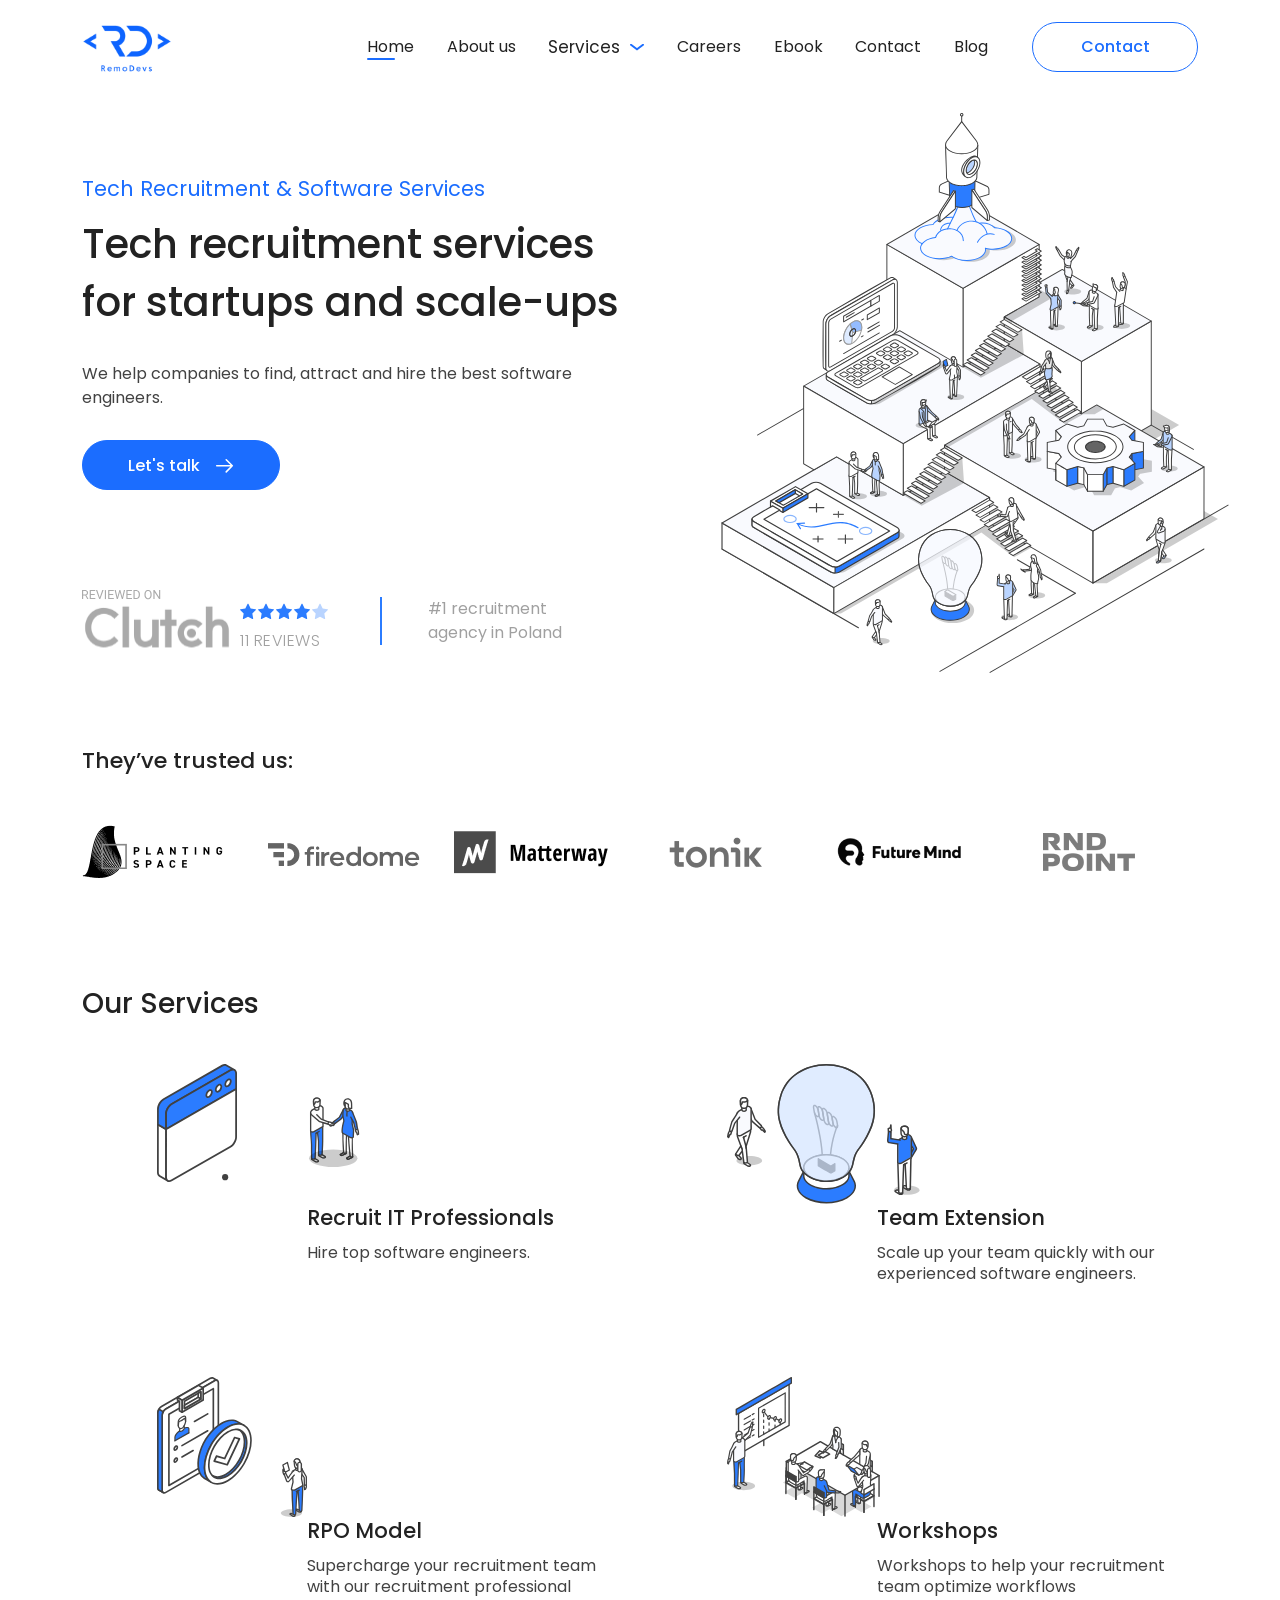
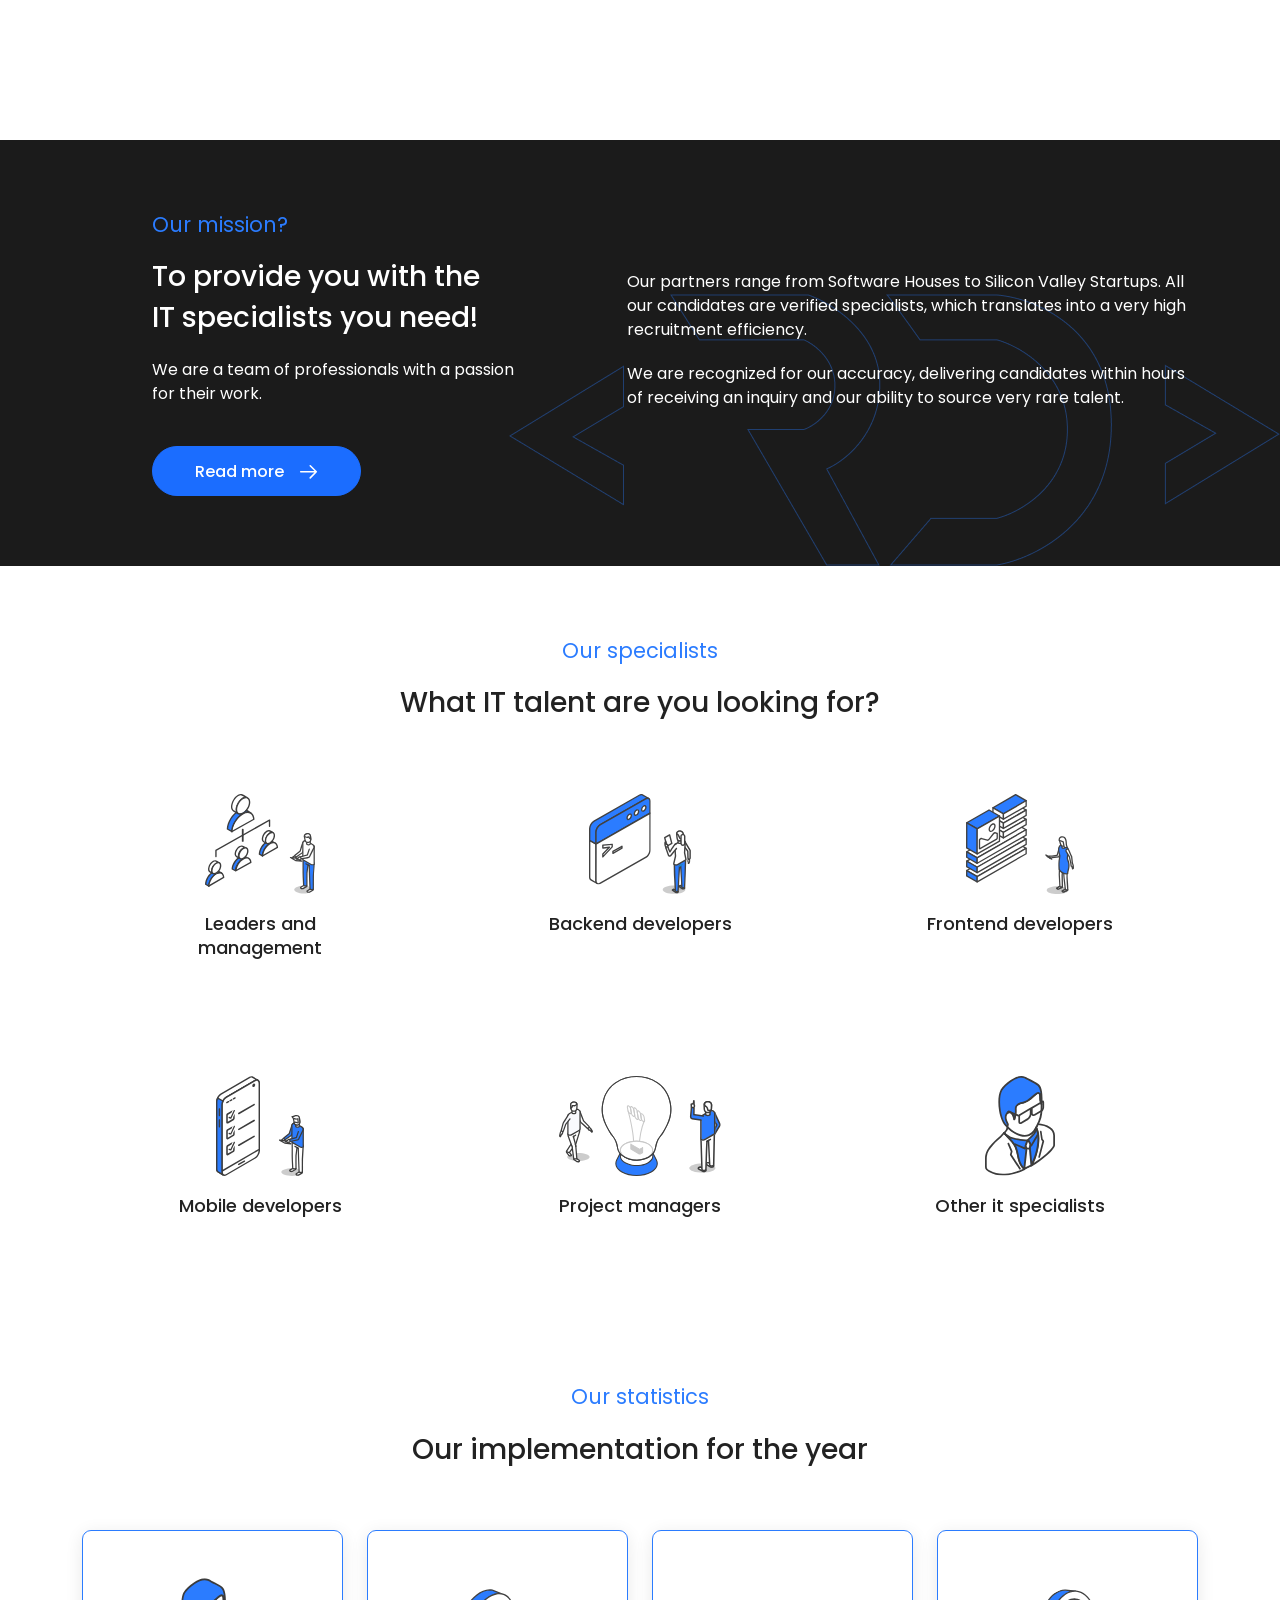
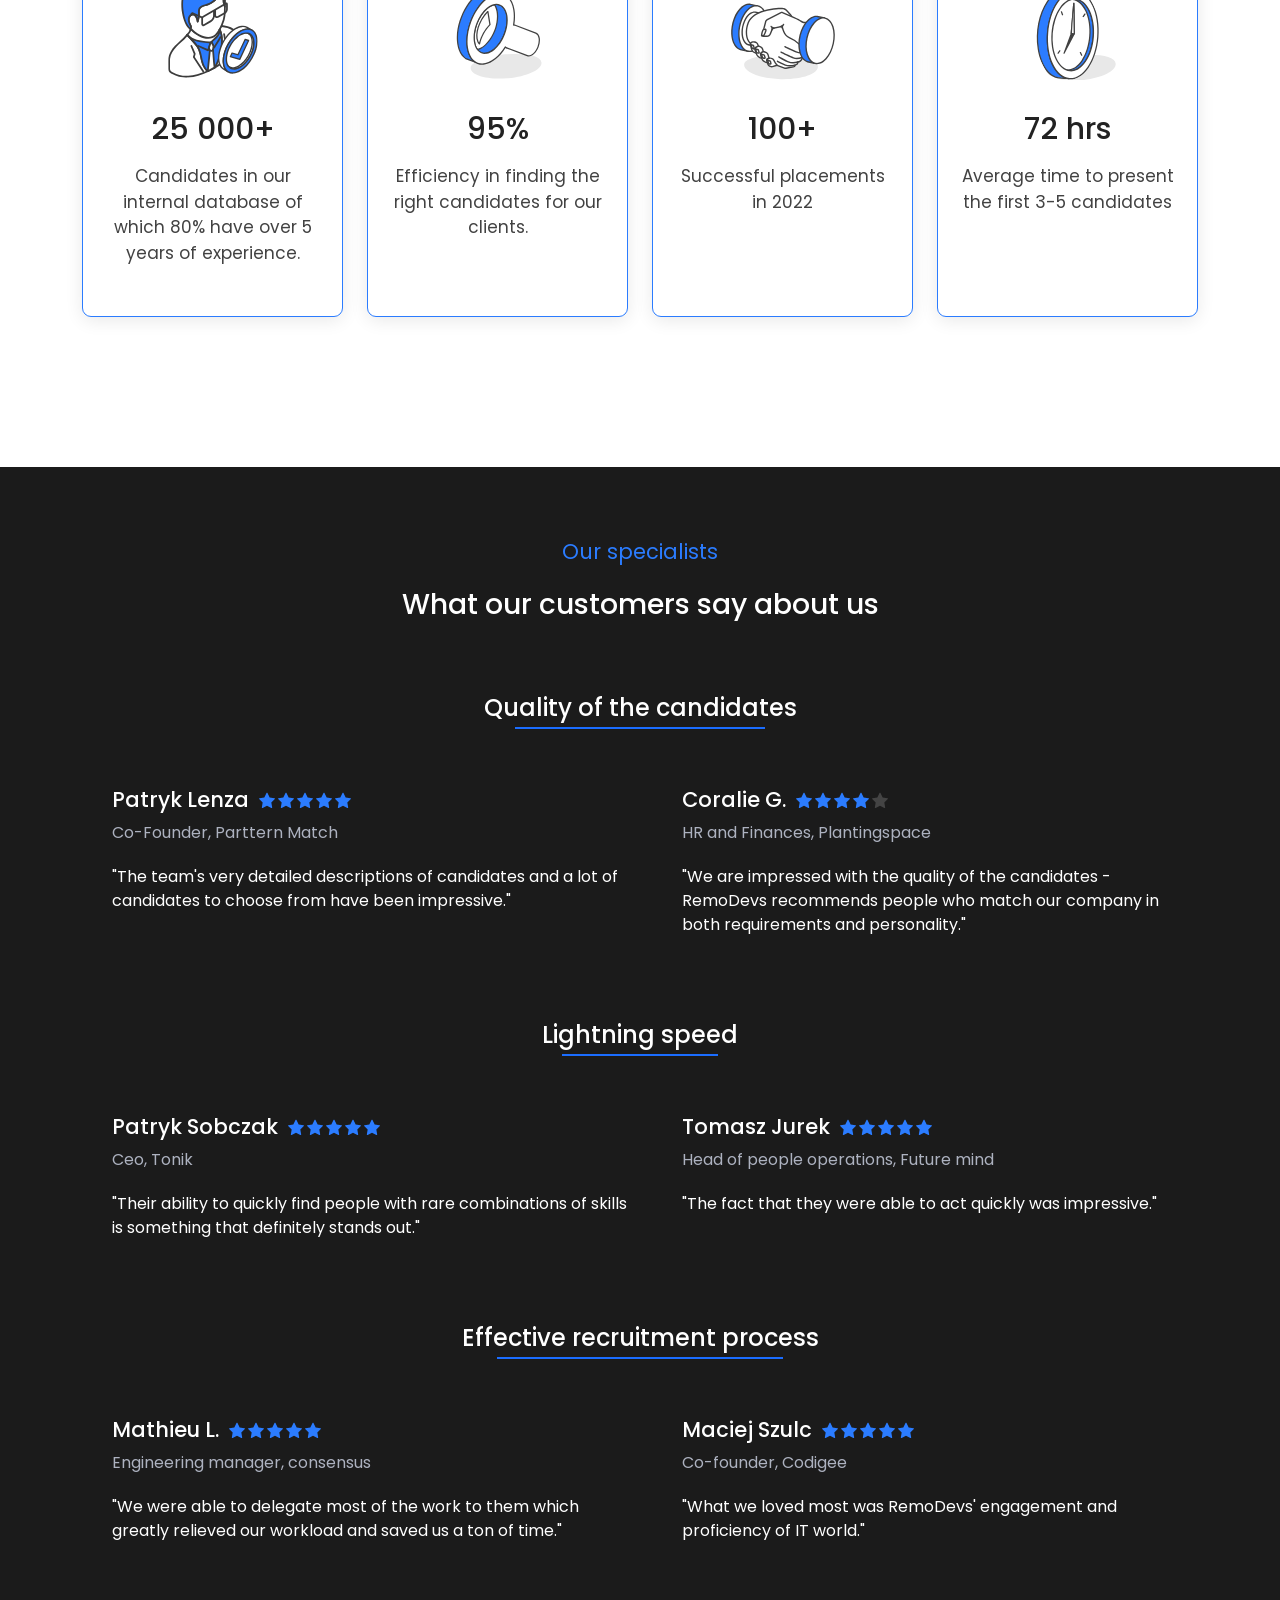
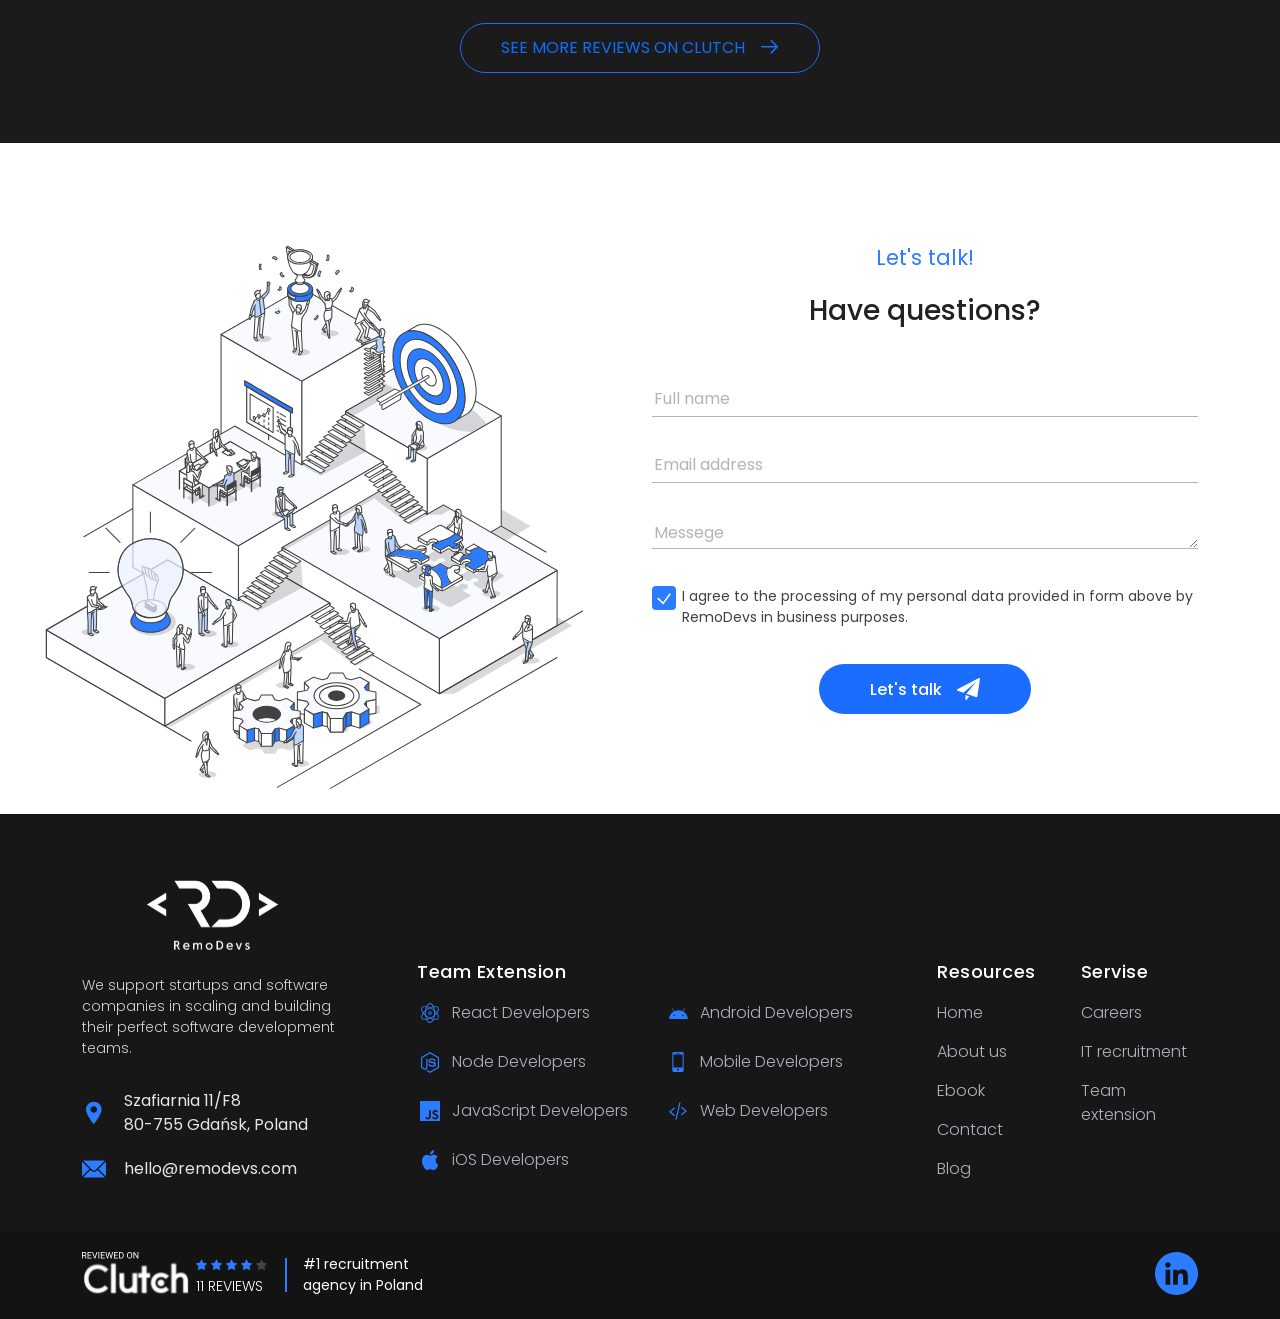
==== commit 3293d0f0: "Add files via upload" ====
--- a/index.html
+++ b/index.html
@@ -41,13 +41,13 @@
                             <li><a href="#">Blog</a></li>
                         </ul>
                         <a href="#" class="header__btn">
-                            Let's talk
+                            Contact
                         </a>
                     </nav>
                 </div>
                 <div class="col-xl-2 text-lg-end col-lg-2">
                     <a href="#" class="header__btn">
-                        Let's talk
+                        Contact
                     </a>
                 </div>
             </div>
@@ -600,17 +600,20 @@
                                 <div class="inputfield">
                                     <input type="email" placeholder="Email address">
                                 </div>
-                                <div class="inputfield">
+                                <!-- <div class="inputfield">
                                     <input type="text" placeholder="Company">
-                                </div>
+                                </div> -->
                                 <div class="inputfield">
                                     <textarea placeholder="Messege"></textarea>
                                 </div>
                                 <div class="checkfield">
-                                    <input type="checkbox" id="check1" checked>
                                     <label for="check1">
-                                        I agree to the processing of my personal data provided in form above by RemoDevs
-                                        in business purposes.
+                                        <input type="checkbox" id="check1" checked="">
+                                        <span>
+                                            I agree to the processing of my personal data provided in form above by
+                                            RemoDevs
+                                            in business purposes.
+                                        </span>
                                     </label>
                                 </div>
                                 <div class="text-center">
--- a/css/style.css
+++ b/css/style.css
@@ -1 +1 @@
-@import url("https://fonts.googleapis.com/css2?family=Poppins:wght@100;200;300;400;500;600;700;800;900&display=swap");body{font-family:"Poppins",sans-serif;color:#424242}@media (min-width:1450.8px){.container{max-width:1420px}}.main{padding-top:93px}.blue-btn{font-weight:500;font-size:18px;line-height:27px;color:#fff;background:#1B6DFF;border-radius:30px;text-decoration:none;display:-webkit-inline-box;display:-ms-inline-flexbox;display:inline-flex;-webkit-box-align:center;-ms-flex-align:center;align-items:center;-webkit-box-pack:center;-ms-flex-pack:center;justify-content:center;min-height:58px;padding:3px 55px;-webkit-transition:0.3s;transition:0.3s;border:1px solid #1B6DFF}.blue-btn:hover{color:#fff;-webkit-box-shadow:0px 2px 10px #1b6dff;box-shadow:0px 2px 10px #1b6dff}.blue-btn:hover img,.blue-btn:hover svg{-webkit-transform:translateX(5px);transform:translateX(5px)}.blue-btn img,.blue-btn svg{margin-left:15px;-webkit-transition:0.3s;transition:0.3s}.blue-btn svg path{-webkit-transition:0.3s;transition:0.3s}.blue-btn.border-hover:hover{-webkit-box-shadow:none;box-shadow:none;background:transparent;color:#1B6DFF}.blue-btn.border-hover:hover svg path{stroke:#1B6DFF}.blue-btn.white{background:transparent;border:1px solid #1B6DFF;color:#1B6DFF}.blue-btn.white svg path{-webkit-transition:0.3s;transition:0.3s}.blue-btn.white:hover{-webkit-box-shadow:none;box-shadow:none;color:#fff;background:#1B6DFF}.blue-btn.white:hover svg path{stroke:#fff}.blacksection{background:#1B1B1B}.subtitle{font-size:23px;line-height:147%;color:#2B7CFF}h3{font-weight:500;font-size:36px;line-height:147%;color:#222222}.formsection.black .formsection__form .formbtn{border:1px solid #1B6DFF}.formsection.black .formsection__form .formbtn:hover{background:transparent;-webkit-box-shadow:none;box-shadow:none;color:#1B6DFF}.formsection.black .formsection__form .formbtn:hover svg path{fill:#1B6DFF}:root{scroll-behavior:inherit}header.header{height:93px;display:-webkit-box;display:-ms-flexbox;display:flex;-webkit-box-align:center;-ms-flex-align:center;align-items:center;position:fixed;background:#fff;width:100%;left:0;top:0;z-index:11}header.header .header__logo img{max-height:78px}header.header .header__nav{padding-right:20px}header.header .header__nav>ul{list-style-type:none;padding:0;margin:0;display:-webkit-box;display:-ms-flexbox;display:flex;-webkit-box-align:center;-ms-flex-align:center;align-items:center;-webkit-box-pack:justify;-ms-flex-pack:justify;justify-content:space-between}header.header .header__nav>ul>li:not(.submenu)>a{text-decoration:none;position:relative;color:#222222;font-size:17px;line-height:26px}header.header .header__nav>ul>li:not(.submenu)>a:after{content:"";display:inline-block;width:0;height:2px;background:#1B6DFF;-webkit-transition:0.3s;transition:0.3s;border-radius:5px;position:absolute;left:0;bottom:-2px}header.header .header__nav>ul>li:not(.submenu)>a:hover:after{width:28px}header.header .header__nav>ul>li:not(.submenu).active a:after{width:28px}header.header .header__nav>ul>li:not(.submenu):hover a:before{-webkit-transform:rotate(180deg);transform:rotate(180deg)}header.header .header__nav>ul>li{position:relative;padding:8px 0}header.header .header__nav>ul>li.submenu>a{padding:8px 24px 8px 0;text-decoration:none;text-decoration:none;position:relative;color:#222222;font-size:17px;line-height:26px}header.header .header__nav>ul>li.submenu>a:before{content:"";display:inline-block;width:14px;height:7px;background:url("../img/menu-arrow.svg") no-repeat center/100%;position:absolute;right:0;top:17px;-webkit-transition:0.3s;transition:0.3s}header.header .header__nav>ul>li.submenu>a:hover+ul{opacity:1;visibility:visible;z-index:1;-webkit-transform:translateY(0);transform:translateY(0)}header.header .header__nav>ul>li.submenu ul{background:#fff;-webkit-box-shadow:0px 4px 24px rgba(0,0,0,0.09);box-shadow:0px 4px 24px rgba(0,0,0,0.09);border-radius:6px;list-style-type:none;padding:20px 0 26px;margin:0;position:absolute;top:100%;right:0;width:210px;opacity:0;-webkit-transition:0.5s;transition:0.5s;visibility:hidden;z-index:-1;-webkit-transform:translateY(-10px);transform:translateY(-10px)}header.header .header__nav>ul>li.submenu ul li{margin-bottom:15px}header.header .header__nav>ul>li.submenu ul li:last-child{margin-bottom:0}header.header .header__nav>ul>li.submenu ul li a{padding:5px 5px 5px 25px;display:block;font-size:17px;line-height:26px;color:#222;-webkit-transition:0.3s;transition:0.3s;position:relative;text-decoration:none}header.header .header__nav>ul>li.submenu ul li a:before{content:"";display:inline-block;left:0;top:0;height:100%;width:3px;background:transparent;position:absolute;-webkit-transition:0.3s;transition:0.3s}header.header .header__nav>ul>li.submenu ul li a:hover{color:#2B7CFF}header.header .header__nav>ul>li.submenu ul li a:hover:before{background:#2B7CFF}header.header .header__nav>ul>li.submenu ul li.active a{color:#2B7CFF}header.header .header__nav>ul>li.submenu ul li.active a:before{background:#2B7CFF}header.header .header__nav>ul>li.submenu ul:hover{opacity:1;visibility:visible;z-index:1;-webkit-transform:translateY(0);transform:translateY(0)}header.header .header__btn{text-decoration:none;font-weight:500;font-size:18px;line-height:27px;color:#1B6DFF;text-align:center;min-height:58px;max-width:195px;width:100%;display:-webkit-box;display:-ms-flexbox;display:flex;-webkit-box-align:center;-ms-flex-align:center;align-items:center;-webkit-box-pack:center;-ms-flex-pack:center;justify-content:center;border:1px solid #1B6DFF;border-radius:30px;-webkit-transition:0.5s;transition:0.5s}header.header .header__btn:hover{color:#fff;background:#1B6DFF}.burger{display:none}header.header.header__shadow{-webkit-box-shadow:0 0 10px rgba(27,109,255,0.1490196078);box-shadow:0 0 10px rgba(27,109,255,0.1490196078);background:#fff}header.header .header__nav .header__btn{display:none}header.header.header_back{background:#1B1B1B}header.header.header_back .header__nav>ul>li:not(.submenu)>a{color:#fff}header.header.header_back .header__nav>ul>li.submenu>a{color:#fff}header.header.header_back .header__nav>ul>li.submenu>a:before{background:url(../img/menu-arrow-white.svg) no-repeat center/100%}header.header.header_back .col-lg-2 .header__btn{color:#fff;border-color:#fff}header.header.header_back .col-lg-2 .header__btn:hover{border-color:#1B6DFF}header.header.header_back .burger span{background:#fff}@media (max-width:1399.8px){header.header .header__btn{min-height:50px;font-size:16px}header.header .header__nav>ul>li.submenu ul li a,header.header .header__nav>ul>li:not(.submenu)>a{font-size:16px}}@media (max-width:1199.8px){header.header{height:70px}header.header .header__btn{min-height:42px}}@media (max-width:991.8px){header.header .col-xl-2,header.header .col-xl-7{display:none}header.header .container{position:relative}.burger{display:inline-block;border:none;background-color:transparent;outline:none;position:absolute;right:15px;top:25px;padding:0;width:24px;height:24px;overflow:hidden}.burger span{display:block;height:2px;background:#2B7CFF;margin:4px 0;border-radius:5px;-webkit-transition:0.5s;transition:0.5s;-webkit-transform-origin:0 0;transform-origin:0 0}.burger span:first-child{-webkit-transform:translateX(-50%);transform:translateX(-50%)}.burger span:nth-child(2){-webkit-transform:translateX(0);transform:translateX(0)}.burger span:nth-child(3){-webkit-transform:translateX(50%);transform:translateX(50%)}.burger.open span:first-child{-webkit-transform:translateX(4px) translateY(-2px) rotate(45deg);transform:translateX(4px) translateY(-2px) rotate(45deg)}.burger.open span:nth-child(2){-webkit-transform:translateX(100%);transform:translateX(100%)}.burger.open span:nth-child(3){-webkit-transform:translateX(2px) translateY(3px) rotate(-45deg);transform:translateX(2px) translateY(3px) rotate(-45deg)}header.header .col-xl-7.mobilemenu-wrapper{display:block;background:#fff;position:fixed;left:0;top:70px;width:100%;height:calc(100vh - 70px);overflow:scroll}header.header .header__nav{max-width:720px;margin:0 auto;padding:50px 15px 20px}header.header .header__nav>ul{display:block}header.header .header__nav>ul li{display:block;margin-bottom:0;margin-top:20px}header.header .header__nav>ul>li:not(.submenu)>a{font-size:20px}header.header .header__nav>ul>li.submenu>a{font-size:20px}header.header .header__nav>ul>li.submenu>a:before{top:19px}header.header .header__nav>ul>li.submenu>a+ul{opacity:1;visibility:visible;z-index:1;-webkit-transform:translateY(0);transform:translateY(0)}header.header .header__nav>ul>li.submenu>a+ul,header.header .header__nav>ul>li.submenu>a:hover+ul{display:none}header.header .header__nav>ul>li.submenu ul{position:relative;background:transparent;-webkit-box-shadow:none;box-shadow:none;padding:0}header.header .header__nav>ul>li.submenu ul li a{font-size:18px}header.header .header__nav>ul>li:hover a:before{-webkit-transform:rotate(0);transform:rotate(0)}header.header .header__nav .header__btn{display:-webkit-inline-box;display:-ms-inline-flexbox;display:inline-flex;margin-top:50px}header.header .col-xl-7.mobilemenu-wrapper{-webkit-transition:0.5s;transition:0.5s;-webkit-transform:translateX(100%);transform:translateX(100%)}header.header .col-xl-7.mobilemenu-wrapper.open{-webkit-transform:translateX(0);transform:translateX(0)}header.header .header__nav>ul>li.submenu ul{padding-top:10px}header.header .header__nav>ul>li.submenu ul li{margin-top:0}header.header .header__nav>ul>li.submenu>a+ul,header.header .header__nav>ul>li.submenu>a:hover+ul{width:100%;padding:0;margin:0;top:inherit;-webkit-transform:none;transform:none;right:inherit;-webkit-transition:none;transition:none;padding-top:15px}header.header.header_back .col-xl-7.mobilemenu-wrapper.open{background:#1B1B1B}header.header.header_back .header__nav>ul>li.submenu ul li a{color:#fff}header.header.header_back .header__nav .header__btn{border-color:#fff;color:#fff}}@media (max-width:575.8px){header.header .header__logo img{width:63px}.burger{top:15px}header.header .header__nav>ul li:first-child{margin-top:0}header.header .header__nav{padding-top:40px}header.header .header__nav>ul>li.submenu>a,header.header .header__nav>ul>li:not(.submenu)>a{font-size:19px;display:block;padding-top:0;padding-bottom:0}header.header .header__nav>ul>li.submenu ul li a{font-size:16px;display:block;padding-top:0;padding-bottom:0}header.header .header__nav>ul li{padding:0}header.header .header__nav>ul li{margin-top:25px}header.header .header__nav .header__btn{max-width:400px;width:100%}header.header .header__nav>ul>li.submenu>a:before{top:10px}}.welcomesect{overflow:hidden;position:relative}.welcomesect .welcomesect__imgwrapper{position:relative}.welcomesect .welcomesect__imgwrapper img{max-width:calc(100% + 200px)}.welcomesect .welcomesect__text{padding-top:120px}.welcomesect .welcomesect__text .subtitle{margin-bottom:10px;color:#1B6DFF;font-size:25px;line-height:150%}.welcomesect .welcomesect__text h1{margin-bottom:30px;font-weight:500;font-size:46px;line-height:147%;color:#222}.welcomesect .welcomesect__text .descr{max-width:620px;margin-bottom:55px}.welcomesect .welcomesect__text .descr p{font-size:19px;line-height:150%}.welcomesect .welcomesect__text .descr p:last-child{margin-bottom:0}.welcomesect .welcomesect__text .clutchbox{margin-top:110px;display:-webkit-box;display:-ms-flexbox;display:flex;max-width:480px;-webkit-box-align:center;-ms-flex-align:center;align-items:center}.welcomesect .welcomesect__text .clutchbox .clutchbox__left{width:100%;max-width:62%;-webkit-box-flex:0;-ms-flex:0 0 62%;flex:0 0 62%;display:-webkit-box;display:-ms-flexbox;display:flex;-webkit-box-align:end;-ms-flex-align:end;align-items:flex-end}.welcomesect .welcomesect__text .clutchbox .clutchbox__left img{max-width:150px}.welcomesect .welcomesect__text .clutchbox .clutchbox__left .ratingbox{padding-left:8px}.welcomesect .welcomesect__text .clutchbox .clutchbox__left .ratingbox .stars{display:-webkit-box;display:-ms-flexbox;display:flex;-webkit-box-align:center;-ms-flex-align:center;align-items:center;margin-bottom:10px}.welcomesect .welcomesect__text .clutchbox .clutchbox__left .ratingbox .stars img{width:16px;margin-right:2px}.welcomesect .welcomesect__text .clutchbox .clutchbox__left .ratingbox .stars img:last-child{margin-right:0}.welcomesect .welcomesect__text .clutchbox .clutchbox__left .ratingbox p{margin:0;text-transform:uppercase;color:#A0A0A0;font-weight:300;font-size:16px;line-height:150%;letter-spacing:0.5px}.welcomesect .welcomesect__text .clutchbox .clutchbox__right{width:100%;max-width:38%;-webkit-box-flex:0;-ms-flex:0 0 38%;flex:0 0 38%;position:relative;text-align:right}.welcomesect .welcomesect__text .clutchbox .clutchbox__right p{margin-bottom:0;font-weight:400;font-size:16px;line-height:150%;color:#A0A0A0;max-width:142px;display:inline-block}.welcomesect .welcomesect__text .clutchbox .clutchbox__right:after{content:"";display:inline-block;position:absolute;left:0;top:0;height:100%;width:2px;background:#2B7CFF}.welcomesect .welcomesect__text a{text-decoration:none}.trustedus{padding:30px 0 100px 0}.trustedus h4{margin-bottom:69px;font-weight:500;font-size:25px;line-height:132%;color:#222}.trustedus .trusted-slider img{-webkit-filter:grayscale(1);filter:grayscale(1);-webkit-transition:0.3s;transition:0.3s}.trustedus .trusted-slider img:hover{-webkit-filter:grayscale(0);filter:grayscale(0)}.outservices{padding:50px 0 80px 0}.outservices h3{font-weight:500;font-size:36px;line-height:147%;color:#222;margin-bottom:70px}.outservices .outservices__box{padding-left:75px}.outservices .outservices__box a{text-decoration:none}.outservices .outservices__box a:hover .descr img{opacity:1;z-index:1;visibility:visible;-webkit-transform:translateX(0);transform:translateX(0)}.outservices .outservices__box .outservices__img{height:180px;display:-webkit-box;display:-ms-flexbox;display:flex;-webkit-box-align:center;-ms-flex-align:center;align-items:center}.outservices .outservices__box .outservices__img img{max-width:100%;max-height:100%}.outservices .outservices__box .descr{padding-left:250px}.outservices .outservices__box .descr h6{margin-bottom:10px;font-weight:500;font-size:25px;line-height:132%;color:#222}.outservices .outservices__box .descr p{margin:0;font-size:19px;line-height:132%;color:#424242;margin-bottom:19px}.outservices .outservices__box .descr img{-webkit-transition:0.5s;transition:0.5s;opacity:0;z-index:-1;visibility:hidden;-webkit-transform:translateX(-15px);transform:translateX(-15px)}.outmission{padding:127px 0;position:relative}.outmission .container{position:relative;z-index:2}.outmission .outmission__leftsect{padding-left:70px}.outmission .outmission__leftsect .subtitle{margin-bottom:15px}.outmission .outmission__leftsect h3{font-weight:500;font-size:36px;line-height:147%;color:#fff;margin-bottom:25px}.outmission .outmission__leftsect .descr{max-width:404px;margin-bottom:52px}.outmission .outmission__leftsect .descr p{font-size:17px;line-height:150%;color:#fff}.outmission .outmission__leftsect .descr p:last-child{margin-bottom:0}.outmission .outmission__leftsect .blue-btn{padding:3px 42px}.outmission .outmission__rightsect{padding-left:70px;padding-top:60px;max-width:690px}.outmission .outmission__rightsect p{margin-bottom:20px;font-size:17px;line-height:150%;color:#fff}.outmission .outmission__rightsect p:last-child{margin-bottom:0}.outmission img.bg{position:absolute;bottom:0;right:0;z-index:1}.ourspecialists{padding:136px 0 100px}.ourspecialists .subtitle{margin-bottom:15px}.ourspecialists h3{margin-bottom:80px}.ourspecialists .ourspecialists__box{display:block;max-width:315px;width:100%;text-align:center;padding:20px;border-radius:9px;text-decoration:none;-webkit-transition:0.3s;transition:0.3s;border:1px solid transparent;margin-bottom:30px}.ourspecialists .ourspecialists__box:hover{border:1px solid #2B7CFF}.ourspecialists .ourspecialists__box:hover .descr img{opacity:1;-webkit-transform:translateX(0);transform:translateX(0)}.ourspecialists .ourspecialists__box .imgwrap{height:162px;margin-bottom:18px;display:-webkit-box;display:-ms-flexbox;display:flex;-webkit-box-align:center;-ms-flex-align:center;align-items:center;-webkit-box-pack:center;-ms-flex-pack:center;justify-content:center}.ourspecialists .ourspecialists__box .imgwrap img{max-width:100%;max-height:100%}.ourspecialists .ourspecialists__box .descr p{font-weight:500;font-size:24px;line-height:132%;color:#222;margin:0 0 20px 0}.ourspecialists .ourspecialists__box .descr img{-webkit-transition:0.3s;transition:0.3s;opacity:0;-webkit-transform:translateX(-15px);transform:translateX(-15px)}.formsection{padding:170px 0 156px}.formsection .formsection__form{max-width:580px}.formsection .formsection__form h3{margin-bottom:50px}.formsection .formsection__form .inputfield{position:relative;margin-bottom:50px}.formsection .formsection__form .inputfield input,.formsection .formsection__form .inputfield textarea{width:100%;height:40px;outline:none;border:none;border-bottom:1.5px solid #B4B4B4;font-size:19px;color:#222}.formsection .formsection__form .inputfield input::-webkit-input-placeholder,.formsection .formsection__form .inputfield textarea::-webkit-input-placeholder{color:#B4B4B4}.formsection .formsection__form .inputfield input::-moz-placeholder,.formsection .formsection__form .inputfield textarea::-moz-placeholder{color:#B4B4B4}.formsection .formsection__form .inputfield input:-ms-input-placeholder,.formsection .formsection__form .inputfield textarea:-ms-input-placeholder{color:#B4B4B4}.formsection .formsection__form .inputfield input::-ms-input-placeholder,.formsection .formsection__form .inputfield textarea::-ms-input-placeholder{color:#B4B4B4}.formsection .formsection__form .inputfield input::placeholder,.formsection .formsection__form .inputfield textarea::placeholder{color:#B4B4B4}.formsection .formsection__form .inputfield textarea{padding-top:8px}.formsection .formsection__form .checkfield{margin-bottom:65px}.formsection .formsection__form .checkfield input{display:none}.formsection .formsection__form .checkfield input:checked+span:after{background-image:url("../img/check-icon.svg");background-repeat:no-repeat;background-position:center;background-size:16px}.formsection .formsection__form .checkfield label{position:relative;padding-left:44px;margin:0;font-weight:400;font-size:15px;line-height:150%;color:#414141;cursor:pointer}.formsection .formsection__form .checkfield label span:after{content:"";display:inline-block;width:24px;height:24px;background-color:#2B7CFF;border-radius:4px;position:absolute;left:0;top:0;cursor:pointer}.formsection .formsection__form .formbtn{border:none;padding:3px 51px}.formsection .formsection__leftpic{position:relative;width:100%;height:100%}.formsection .formsection__leftpic img{position:absolute;right:70px;top:0;width:100%}.testimonials{padding:120px 0}.testimonials h3{color:#fff;margin-bottom:65px}.testimonials .testimonials__box{margin-bottom:155px}.testimonials .testimonials__box h4{font-weight:500;font-size:30px;line-height:147%;color:#fff;margin-bottom:105px}.testimonials .testimonials__box h4 span{position:relative;display:inline-block}.testimonials .testimonials__box h4 span:after{content:"";position:absolute;left:0;right:0;margin:0 auto;display:block;width:80%;height:2px;background:#1B6DFF;bottom:-3px}.testimonials .testimonial__box{max-width:660px;padding-left:30px}.testimonials .testimonial__box .testimonial__boxtitle{display:-webkit-box;display:-ms-flexbox;display:flex;-webkit-box-align:center;-ms-flex-align:center;align-items:center;margin-bottom:8px}.testimonials .testimonial__box .testimonial__boxtitle .title{margin:0;font-weight:500;font-size:24px;line-height:132%;color:#fff}.testimonials .testimonial__box .testimonial__boxtitle .stars{padding-left:10px;display:-webkit-box;display:-ms-flexbox;display:flex;-webkit-box-align:center;-ms-flex-align:center;align-items:center}.testimonials .testimonial__box .testimonial__boxtitle .stars img{width:16px;margin-right:3px}.testimonials .testimonial__box .testimonial__boxtitle .stars img:last-child{margin-right:0}.testimonials .testimonial__box .proff{margin-bottom:20px;color:#ADB2C0;font-weight:400;font-size:17px;line-height:150%}.testimonials .testimonial__box .descr p{font-size:23px;line-height:150%;color:#fff}.testimonials .testimonial__box .descr p:last-child{margin-bottom:0}.testimonials .testimonialsbtn{text-align:center}.testimonials .testimonialsbtn a{text-decoration:none;display:-webkit-inline-box;display:-ms-inline-flexbox;display:inline-flex;-webkit-box-align:center;-ms-flex-align:center;align-items:center;min-height:58px;border:1px solid #1B6DFF;border-radius:30px;padding:3px 58px;-webkit-transition:0.3s;transition:0.3s}.testimonials .testimonialsbtn a svg{margin-left:15px;margin-top:-3px;-webkit-transition:0.3s;transition:0.3s}.testimonials .testimonialsbtn a svg path{-webkit-transition:0.3s;transition:0.3s}.testimonials .testimonialsbtn a:hover{color:#fff;background:#1B6DFF}.testimonials .testimonialsbtn a:hover svg{-webkit-transform:translateX(5px);transform:translateX(5px)}.testimonials .testimonialsbtn a:hover svg path{stroke:#fff}.ourspecialists .ourspecialists__box{margin:0 auto 30px}.outmissionbtnmob,.welcomesect__imgwrapper.mob{display:none}.trustedus .trusted-slider img{max-width:100%}.trustedus.notsl{padding-bottom:30px}.trustedus__wrapp{display:-webkit-box;display:-ms-flexbox;display:flex;-ms-flex-wrap:wrap;flex-wrap:wrap}.trustedus__wrapp .trustedus__col{width:100%;max-width:20%;-webkit-box-flex:0;-ms-flex:0 0 20%;flex:0 0 20%;margin-bottom:70px;text-align:center;padding-left:10px;padding-right:10px}.trustedus__wrapp .trustedus__col img{-webkit-filter:grayscale(1);filter:grayscale(1);-webkit-transition:0.3s;transition:0.3s;max-width:100%;cursor:pointer}.trustedus__wrapp .trustedus__col img:hover{-webkit-filter:grayscale(0);filter:grayscale(0)}@media (max-width:1399.8px){.welcomesect .welcomesect__text .descr{margin-bottom:30px}.blue-btn{font-size:16px;min-height:50px;padding:3px 45px}.welcomesect .welcomesect__imgwrapper img{max-width:calc(100% + 100px)}.welcomesect .welcomesect__text{padding-top:80px}.welcomesect .welcomesect__text .clutchbox{margin-top:100px}.trustedus h4{margin-bottom:50px}.outservices{padding:40px 0 50px 0}.outservices .outservices__box .outservices__img{height:140px}.outservices .outservices__box .descr{padding-left:150px}.outmission .outmission__leftsect h3{margin-bottom:20px}.outmission .outmission__leftsect .descr{margin-bottom:40px}.ourspecialists .ourspecialists__box{max-width:260px}.ourspecialists .ourspecialists__box .imgwrap{height:100px}.testimonials .testimonials__box h4{margin-bottom:60px}.testimonials .testimonials__box{margin-bottom:80px}.testimonials .testimonialsbtn a{min-height:50px;font-size:16px;padding:3px 40px}.formsection{padding:100px 0}.formsection .formsection__leftpic img{right:40px}.formsection .formsection__form .inputfield{margin-bottom:30px}.formsection .formsection__form .inputfield input,.formsection .formsection__form .inputfield textarea{font-size:16px;height:36px}.formsection .formsection__form .checkfield label{font-size:14px;padding-left:30px}.formsection .formsection__form .checkfield label:after{width:20px;height:20px}.formsection .formsection__form .checkfield input:checked+span:after{background-size:14px}.formsection .formsection__form .checkfield{margin-bottom:35px}.ourspecialists,.outmission,.testimonials{padding:70px 0}.trustedus{padding:60px 0}.outservices h3{margin-bottom:40px}.ourspecialists h3{margin-bottom:50px}.welcomesect .welcomesect__text h1{font-size:40px}.outmission .outmission__leftsect h3,.outservices h3,h3{font-size:28px}.testimonials .testimonials__box h4{font-size:24px}.trustedus h4{font-size:22px}.outservices .outservices__box .descr h6,.subtitle,.testimonials .testimonial__box .testimonial__boxtitle .title,.welcomesect .welcomesect__text .subtitle{font-size:21px}.ourspecialists .ourspecialists__box .descr p{font-size:18px}.outmission .outmission__leftsect .descr p,.outmission .outmission__rightsect p,.outservices .outservices__box .descr p,.testimonials .testimonial__box .descr p,.testimonials .testimonial__box .proff,.welcomesect .welcomesect__text .descr p{font-size:16px}}.welcomesect .welcomesect__text .clutchbox .clutchbox__right p{text-align:left}@media (max-width:1199.8px){.welcomesect .welcomesect__text h1{font-size:32px;margin-bottom:20px}.welcomesect .welcomesect__text h1 br{display:none}.welcomesect .welcomesect__imgwrapper img{max-width:calc(100% + 50px)}.welcomesect .welcomesect__text .clutchbox{margin-top:50px}.welcomesect .welcomesect__text .descr{margin-bottom:20px}.welcomesect .welcomesect__text .clutchbox .clutchbox__left img{max-width:120px}.welcomesect .welcomesect__text .clutchbox .clutchbox__left .ratingbox .stars{margin-bottom:5px}.welcomesect .welcomesect__text .clutchbox .clutchbox__left .ratingbox p,.welcomesect .welcomesect__text .clutchbox .clutchbox__right p{font-size:14px}.welcomesect .welcomesect__text .clutchbox .clutchbox__right p{min-width:initial}.welcomesect .welcomesect__text .clutchbox{max-width:400px}.welcomesect .welcomesect__text{padding-top:60px}.outservices .outservices__box{padding-left:35px}h3 br{display:none}.testimonials .testimonials__box h4{font-size:20px}.main{padding-top:70px}.outmission .outmission__leftsect h3,.outservices h3,h3{font-size:24px}.outservices .outservices__box .descr h6,.subtitle,.testimonials .testimonial__box .testimonial__boxtitle .title,.welcomesect .welcomesect__text .subtitle{font-size:18px}}@media (max-width:991.8px){.welcomesect .welcomesect__text{padding-top:40px}.welcomesect .welcomesect__text h1{font-size:38px}.welcomesect .welcomesect__text .descr{margin-bottom:40px}.welcomesect .welcomesect__imgwrapper img{max-width:100%}.outservices .outservices__box .descr{padding-left:0;padding-top:15px}.outservices .outservices__box{padding-left:0}.outservices .outservices__box .descr img{display:none}.outservices .outservices__box{text-align:center}.outservices .outservices__box .outservices__img img{display:block;margin:0 auto}.outmission .outmission__leftsect{padding-left:0}.outmission .outmission__rightsect{padding-left:0}.ourspecialists .ourspecialists__box .descr img{display:none}.testimonials .testimonials__box{margin-bottom:50px}.testimonials .testimonials__box h4{margin-bottom:40px}.formsection .formsection__leftpic img{position:relative}.formsection .row .col-lg-6:first-child{-webkit-box-ordinal-group:3;-ms-flex-order:2;order:2}.formsection .row .col-lg-6:nth-child(2){-webkit-box-ordinal-group:2;-ms-flex-order:1;order:1}.formsection{padding:70px 0}.formsection .formsection__form{max-width:100%}.formsection .formsection__leftpic{display:none}.outmission__leftsect .blue-btn{display:none}.outmissionbtnmob{display:-webkit-inline-box;display:-ms-inline-flexbox;display:inline-flex}.outmission .outmission__leftsect h3,.outservices h3,.trustedus h4,h3{font-size:28px}.trustedus__wrapp .trustedus__col{max-width:25%;-webkit-box-flex:0;-ms-flex:0 0 25%;flex:0 0 25%}}@media (max-width:767.8px){.outservices .outservices__box .outservices__img{height:120px}.testimonials .testimonial__box .testimonial__boxtitle{margin-bottom:0}.testimonials .testimonial__box{margin-bottom:50px}.testimonials .testimonial__box .proff{margin-bottom:10px}.testimonials .testimonials__box{margin-bottom:0}.ourspecialists,.outservices,.trustedus{padding-bottom:40px}.trustedus__wrapp .trustedus__col{max-width:33.333%;-webkit-box-flex:0;-ms-flex:0 0 33.333%;flex:0 0 33.333%}}@media (max-width:575.8px){.main{padding-top:70px}.welcomesect .welcomesect__text .subtitle{font-size:15px}.welcomesect .welcomesect__text h1{font-size:23px;margin-bottom:17px}.welcomesect .welcomesect__text .descr{max-width:285px;margin-bottom:28px}.welcomesect .welcomesect__text .descr p{font-size:15px}.welcomesect__imgwrapper{display:none}.welcomesect__imgwrapper.mob{display:block}.blue-btn{font-size:14px;min-height:45px;padding:3px 37px}.welcomesect .welcomesect__imgwrapper img{max-width:calc(100% + 50px)}.welcomesect .welcomesect__text .clutchbox{margin-top:30px}.welcomesect .welcomesect__text .clutchbox .clutchbox__left img{max-width:100px}.welcomesect .welcomesect__text .clutchbox .clutchbox__left .ratingbox .stars img{width:11px}.welcomesect .welcomesect__text .clutchbox .clutchbox__left .ratingbox p,.welcomesect .welcomesect__text .clutchbox .clutchbox__right p{font-size:12px}.welcomesect .welcomesect__text .clutchbox .clutchbox__left{max-width:60%;-webkit-box-flex:0;-ms-flex:0 0 60%;flex:0 0 60%}.welcomesect .welcomesect__text .clutchbox .clutchbox__right{max-width:40%;-webkit-box-flex:0;-ms-flex:0 0 40%;flex:0 0 40%}.welcomesect .welcomesect__text .clutchbox{max-width:320px}.ourspecialists h3,.outservices .outservices__box{margin-bottom:30px}.outmission .outmission__leftsect .descr{margin-bottom:0}.outmission .outmission__rightsect{padding-top:20px}.outmission img.bg{max-width:100%}.ourspecialists .ourspecialists__box .descr p{font-size:16px}.ourspecialists .ourspecialists__box{margin:0 auto 20px;padding:10px}.ourspecialists .ourspecialists__box .descr p{margin-bottom:0}.ourspecialists .ourspecialists__box .imgwrap{height:80px}.testimonials h3{margin-bottom:45px}.testimonials .testimonial__box .testimonial__boxtitle .title{font-size:16px}.testimonials .testimonial__box .testimonial__boxtitle .stars img{width:12px;margin-right:1px}.testimonials .testimonial__box{padding-left:0}.testimonials .testimonialsbtn a{font-size:14px;padding:3px 20px;width:100%;max-width:400px;text-align:center;-webkit-box-pack:center;-ms-flex-pack:center;justify-content:center}.formsection .subtitle{margin-bottom:10px}.formsection .formsection__form h3{margin-bottom:30px}.formsection .formsection__form .inputfield input,.formsection .formsection__form .inputfield textarea{font-size:15px}.formsection,.ourspecialists,.outmission,.testimonials{padding:50px 0}.outservices,.trustedus{padding:50px 0 20px 0}.outservices h3,.trustedus h4{margin-bottom:21px}.outmission .outmission__leftsect h3,.outservices h3,.trustedus h4,h3{font-size:20px}.testimonials .testimonials__box h4{font-size:18px}.outmission .outmission__leftsect .descr p,.outmission .outmission__rightsect p,.outservices .outservices__box .descr p,.subtitle,.testimonials .testimonial__box .descr p,.testimonials .testimonial__box .proff,.welcomesect .welcomesect__text .descr p{font-size:15px}.trustedus__wrapp .trustedus__col{margin-bottom:40px}}@media (max-width:360.8px){.trustedus__wrapp .trustedus__col{max-width:50%;-webkit-box-flex:0;-ms-flex:0 0 50%;flex:0 0 50%}}.outservices .outservices__box{margin-bottom:50px}.welcscreen-black{background:#1B1B1B;padding:82px 0 88px;position:relative}.welcscreen-black h1{margin-bottom:30px;font-weight:500;font-size:55px;line-height:147%;color:#1B6DFF}.welcscreen-black .descr{max-width:710px}.welcscreen-black .descr p{font-size:25px;line-height:150%;color:#fff}.welcscreen-black .absbg{position:absolute;right:0;bottom:0}.abusmission{padding:100px 0 130px}.abusmission h3{margin-bottom:30px}.abusmission .abusmission__box{display:-webkit-box;display:-ms-flexbox;display:flex;margin-top:85px}.abusmission .abusmission__box .abusmission__box-img{width:100%;max-width:190px;-webkit-box-flex:0;-ms-flex:0 0 190px;flex:0 0 190px;text-align:right;padding-right:25px}.abusmission .abusmission__box .abusmission__box-img img{max-width:100%;max-height:100%}.abusmission .abusmission__box .abusmission__box-descr{width:100%;max-width:calc(100% - 190px);-webkit-box-flex:0;-ms-flex:0 0 calc(100% - 190px);flex:0 0 calc(100% - 190px);padding-right:40px;padding-top:23px}.abusmission .abusmission__box .abusmission__box-descr h6{margin-bottom:17px;font-weight:500;font-size:30px;line-height:132%;color:#222}.abusmission .abusmission__box .abusmission__box-descr p{font-size:17px;line-height:150%;margin:0}.whyus{padding:100px 0 160px}.whyus h3{margin-bottom:50px}.whyus .picwrapp{text-align:center}.whyus .textwrapp{max-width:590px}.whyus .textwrapp p{font-size:17px;line-height:150%;color:#000}.whyus .textwrapp p:last-child{margin-bottom:0}.formsection.black{background:#1B1B1B}.formsection.black h3{color:#fff}.formsection.black .inputfield input,.formsection.black .inputfield textarea{background:transparent;color:#fff}.formsection.black .checkfield label{color:#fff}.welcscreen-black .descr p:last-child{margin-bottom:0}.whyus .picwrapp img{max-width:100%}@media (max-width:1399.8px){.welcscreen-black h1{margin-bottom:20px}.abusmission,.welcscreen-black{padding:70px 0}.abusmission .abusmission__box .abusmission__box-descr h6{font-size:24px;margin-bottom:10px}.abusmission .abusmission__box{margin-top:55px}.abusmission .abusmission__box .abusmission__box-img{max-width:120px;-webkit-box-flex:0;-ms-flex:0 0 120px;flex:0 0 120px}.abusmission .abusmission__box .abusmission__box-descr{max-width:calc(100% - 120px);-webkit-box-flex:0;-ms-flex:0 0 calc(100% - 120px);flex:0 0 calc(100% - 120px)}.whyus{padding:70px 0 80px}.welcscreen-black h1{font-size:40px}.welcscreen-black .descr p{font-size:21px}}@media (max-width:1199.8px){.welcscreen-black h1{font-size:32px}.welcscreen-black .descr{max-width:600px}.welcscreen-black .descr p{font-size:18px}.abusmission .abusmission__box .abusmission__box-descr h6{font-size:21px}.abusmission .abusmission__box .abusmission__box-descr p,.whyus .textwrapp p{font-size:16px}.whyus h3{margin-bottom:30px}.welcscreen-black .absbg{max-width:450px}}@media (max-width:991.8px){.welcscreen-black h1{font-size:38px}.welcscreen-black .container{position:relative;z-index:1}.welcscreen-black{padding-top:50px}.abusmission .abusmission__box{margin-top:40px}}@media (max-width:575.8px){.welcscreen-black{padding-top:30px;padding-bottom:40px}.welcscreen-black .absbg{max-width:300px}.abusmission .abusmission__box .abusmission__box-img{max-width:80px;-webkit-box-flex:0;-ms-flex:0 0 80px;flex:0 0 80px}.abusmission .abusmission__box .abusmission__box-descr{max-width:calc(100% - 80px);-webkit-box-flex:0;-ms-flex:0 0 calc(100% - 80px);flex:0 0 calc(100% - 80px);padding-top:0}.abusmission,.welcscreen-black,.whyus{padding:50px 0}.welcscreen-black h1{font-size:23px}.abusmission .abusmission__box .abusmission__box-descr h6{font-size:18px}.welcscreen-black .descr p{font-size:16px}.abusmission .abusmission__box .abusmission__box-descr p,.whyus .textwrapp p{font-size:15px}}.infosect{padding:100px 0 60px}.infosect h3{margin:0;max-width:555px}.infosect .infosect__descr{max-width:620px}.infosect .infosect__descr p{font-size:21px;line-height:150%}.infosect .infosect__descr p:last-child{margin-bottom:0}.abusmission.abusmission__serv{padding-bottom:240px}.lfit{background:#1B1B1B;padding:65px 0}.lfit h3{color:#fff;margin-bottom:40px}.lfit .lfit__left{position:relative;height:100%}.lfit .lfit__left img{position:absolute;top:50%;-webkit-transform:translateY(-50%);transform:translateY(-50%);right:0;left:0;margin:0 auto}.lfit .lfit__right{padding-left:14%}.whyus .textwrapp .blue-btn{margin-top:50px}.whyus.whyus_service{padding-top:213px}.lfit .lfit__left img{max-width:100%}.howitworks{padding:100px 0 173px}.howitworks h3{margin-bottom:100px}.howitworks .howitworkbox{display:-webkit-box;display:-ms-flexbox;display:flex;position:relative;margin-bottom:10px}.howitworks .howitworkbox:after{content:"";display:inline-block;width:14px;height:14px;background:url("../img/triagle-blue.svg") no-repeat top center/100% 100%;position:absolute;right:-6px;bottom:-5px}.howitworks .howitworkbox .howitworkbox__left{width:100%;max-width:36%;-webkit-box-flex:0;-ms-flex:0 0 36%;flex:0 0 36%;position:relative}.howitworks .howitworkbox .howitworkbox__left img{max-width:100%;position:relative;z-index:2}.howitworks .howitworkbox .howitworkbox__left span{font-weight:500;font-size:97px;line-height:147%;-webkit-text-stroke:1px #2B7CFF;color:transparent;position:absolute;right:0;top:0}.howitworks .howitworkbox .howitworkbox__right{width:100%;max-width:64%;-webkit-box-flex:0;-ms-flex:0 0 64%;flex:0 0 64%;padding-top:90px;position:relative;padding-right:30px;padding-bottom:60px;padding-left:20px}.howitworks .howitworkbox .howitworkbox__right .title{margin-bottom:15px;color:#222;font-weight:500;font-size:30px;line-height:132%}.howitworks .howitworkbox .howitworkbox__right .descr{margin-bottom:0;font-size:17px;line-height:150%}.howitworks .howitworkbox .howitworkbox__right:after{content:"";display:block;height:2px;width:100%;background:#2B7CFF;position:absolute;left:0;top:60px}.howitworks .howitworkbox .howitworkbox__right:before{content:"";display:block;width:2px;top:60px;height:calc(100% - 60px);background:#2B7CFF;position:absolute;right:0}.howitworks .col-xl-6.offset-xl-6 .howitworkbox{-webkit-box-orient:horizontal;-webkit-box-direction:reverse;-ms-flex-direction:row-reverse;flex-direction:row-reverse}.howitworks .col-xl-6.offset-xl-6 .howitworkbox:after{right:initial;left:-6px}.howitworks .col-xl-6.offset-xl-6 .howitworkbox .howitworkbox__left{text-align:right}.howitworks .col-xl-6.offset-xl-6 .howitworkbox .howitworkbox__left span{right:initial;left:0}.howitworks .col-xl-6.offset-xl-6 .howitworkbox .howitworkbox__right{padding-right:0;padding-left:30px;padding-right:5px}.howitworks .col-xl-6.offset-xl-6 .howitworkbox .howitworkbox__right:before{right:initial;left:0}.howitworks .row .col-xl-6:nth-child(4) .howitworkbox__left img{margin-right:-30px}.servtextpic{padding:115px 0 40px}.servtextpic h3{margin-bottom:70px}.servtextpic .servtextpic__left{padding-left:80px}.servtextpic .servtextpic__left p{max-width:575px;font-weight:400;font-size:21px;line-height:150%;color:#424242}.servtextpic .servtextpic__left p:last-child{margin-bottom:0}.servtextpic .servtextpic__right{text-align:center}.servpromodelwhyus{padding:100px 0 203px}.servpromodelwhyus h3{margin-bottom:130px}.servpromodelwhyus .servpromodelwhyus__box{text-align:center;max-width:340px;margin:0 auto}.servpromodelwhyus .servpromodelwhyus__box .picwrap{margin:0 auto 60px;width:180px;height:170px;display:-webkit-box;display:-ms-flexbox;display:flex;-webkit-box-align:center;-ms-flex-align:center;align-items:center;-webkit-box-pack:center;-ms-flex-pack:center;justify-content:center}.servpromodelwhyus .servpromodelwhyus__box .picwrap img{max-width:100%;max-height:100%}.servpromodelwhyus .servpromodelwhyus__box .descr p{font-weight:400;font-size:19px;line-height:132%;color:#222}.servpromodelwhyus .servpromodelwhyus__box .descr p:last-child{margin-bottom:0}.servpromodelwhyus .blue-btn.white{margin-top:75px;max-width:318px;width:100%}.outservices.servpage{padding:193px 0 100px}.servtextpic .servtextpic__right img{max-width:100%}.whyus.whyus_service.littpadd{padding-top:60px}@media (max-width:1399.8px){.infosect{padding:70px 0 60px}.abusmission.abusmission__serv{padding-bottom:170px}.whyus.whyus_service{padding-top:150px}.howitworks{padding:70px 0 150px 0}.howitworks .howitworkbox .howitworkbox__right{padding-bottom:30px}.howitworks .howitworkbox .howitworkbox__left span{font-size:67px;top:10px}.howitworks .howitworkbox .howitworkbox__left img{max-width:60%}.servtextpic{padding:70px 0 30px}.servtextpic .servtextpic__left p{font-size:18px}.servtextpic .servtextpic__right img{max-width:350px}.servtextpic h3{margin-bottom:40px}.servpromodelwhyus{padding:70px 0 150px}.servpromodelwhyus .blue-btn.white{max-width:260px}.outservices.servpage{padding:140px 0 60px}}@media (max-width:1199.8px){.howitworks .howitworkbox:after{width:14px;height:14px}.howitworks .howitworkbox .howitworkbox__left span{font-size:90px}}@media (max-width:991.8px){.infosect{padding-bottom:30px}.infosect h3{margin-bottom:20px}.lfit{padding:50px 0}.lfit .lfit__left img{position:relative;top:inherit;-webkit-transform:none;transform:none}.abusmission.abusmission__serv{padding-bottom:70px}.whyus.whyus_service{padding-top:70px}.whyus .textwrapp .blue-btn{margin-top:20px}.howitworks{padding-bottom:70px}.howitworks h3{margin-bottom:60px}.infosect .infosect__descr p{font-size:18px}.howitworks .howitworkbox .howitworkbox__right .title{font-size:21px}.howitworks .howitworkbox .howitworkbox__right .descr{font-size:16px}.servtextpic .servtextpic__left p{max-width:100%}.servtextpic .servtextpic__left{padding-left:0}.servtextpic h3{margin-bottom:20px}.servtextpic .servtextpic__left{margin-bottom:30px;text-align:center}.servpromodelwhyus{padding:50px 0 70px}.servpromodelwhyus .servpromodelwhyus__box .descr p{font-size:16px}.servpromodelwhyus .servpromodelwhyus__box .picwrap{width:130px;height:120px;margin-bottom:20px}.servpromodelwhyus h3{margin-bottom:60px}.servpromodelwhyus .blue-btn.white{max-width:216px;margin-top:50px}.outservices.servpage{padding:70px 0 60px}.trustedus__wrapp .trustedus__col{margin-bottom:30px}}@media (max-width:767.8px){.lfit .lfit__right{padding-left:0}.lfit h3{margin-bottom:20px}.howitworks .howitworkbox .howitworkbox__left img{max-width:100%}.howitworks .col-xl-6 .howitworkbox .howitworkbox__left span{z-index:3;color:#fff;font-size:50px;position:relative;top:0}.servpromodelwhyus .servpromodelwhyus__box{margin-bottom:40px}.servpromodelwhyus h3{margin-bottom:40px}.servpromodelwhyus .blue-btn.white{margin-top:20px}}@media (max-width:575.8px){.infosect{padding:50px 0 30px}.abusmission h3{margin-bottom:10px}.lfit .lfit__left img{max-width:300px;margin:0 auto 30px;display:block}.infosect .infosect__descr p{font-size:15px}.howitworks .howitworkbox{-ms-flex-wrap:wrap;flex-wrap:wrap}.howitworks .howitworkbox .howitworkbox__left,.howitworks .howitworkbox .howitworkbox__right{max-width:100%;-webkit-box-flex:0;-ms-flex:0 0 100%;flex:0 0 100%}.howitworks .col-xl-6.offset-xl-6 .howitworkbox .howitworkbox__left,.howitworks .howitworkbox .howitworkbox__left{text-align:center}.howitworks .col-xl-6 .howitworkbox .howitworkbox__left span{display:none}.howitworks .howitworkbox .howitworkbox__right:after,.howitworks .howitworkbox .howitworkbox__right:before,.howitworks .howitworkbox:after{display:none}.howitworks .howitworkbox .howitworkbox__left img{max-width:150px;max-height:100px;margin-bottom:15px}.howitworks .col-xl-6.offset-xl-6 .howitworkbox .howitworkbox__right,.howitworks .howitworkbox .howitworkbox__right{padding:0}.howitworks .howitworkbox{margin-bottom:20px}.howitworks h3{margin-bottom:40px}.howitworks{padding:50px 0}.howitworks .howitworkbox .howitworkbox__right .title{font-size:18px}.howitworks .howitworkbox .howitworkbox__right .descr{font-size:15px}.howitworks .row .col-xl-6:nth-child(4) .howitworkbox__left img{margin-right:0}.servtextpic{padding:20px 0}.servtextpic .servtextpic__left p{font-size:15px}.servtextpic .servtextpic__right img{max-width:250px}.servpromodelwhyus .servpromodelwhyus__box .descr p{font-size:15px}.servpromodelwhyus{padding:30px 0 40px}.outservices.servpage{padding-bottom:10px}.trustedus__wrapp .trustedus__col{margin-bottom:20px}.trustedus__wrapp .trustedus__col:last-child{margin-bottom:0}}.careerssect__form{padding:50px 0}.careerssect__form form{padding-bottom:50px;border-bottom:1px solid #B9D4FF}.careerssect__form form .topsect{display:-webkit-box;display:-ms-flexbox;display:flex;-ms-flex-wrap:wrap;flex-wrap:wrap;-webkit-box-pack:justify;-ms-flex-pack:justify;justify-content:space-between;-webkit-box-align:end;-ms-flex-align:end;align-items:flex-end;margin-bottom:50px}.careerssect__form form .formbtn{max-width:216px;width:100%;border:1px solid #1B6DFF}.careerssect__form form .formbtn:hover{-webkit-box-shadow:none;box-shadow:none;color:#1B6DFF;background:#fff}.careerssect__form form .search{width:41%;position:relative}.careerssect__form form .search:after{content:"";display:inline-block;width:27px;height:27px;background:url("../img/search.png") no-repeat center/20px;position:absolute;left:0;top:50%;-webkit-transform:translateY(-50%);transform:translateY(-50%)}.careerssect__form form .search input{height:57px;outline:none;width:100%;border:none;border-bottom:2px solid #1B6DFF;font-weight:300;font-size:18px;padding-left:47px}.careerssect__form form .search input::-webkit-input-placeholder{color:#A0A0A0}.careerssect__form form .search input::-moz-placeholder{color:#A0A0A0}.careerssect__form form .search input:-ms-input-placeholder{color:#A0A0A0}.careerssect__form form .search input::-ms-input-placeholder{color:#A0A0A0}.careerssect__form form .search input::placeholder{color:#A0A0A0}.careerssect__form form .selectfield{width:28%}.careerssect__form form .selectfield .jq-selectbox{width:100%}.careerssect__form form .selectfield .jq-selectbox__select{height:57px;border:none;border-radius:0;background:transparent;-webkit-box-shadow:none;box-shadow:none;text-shadow:none;color:#A0A0A0;font-weight:300;font-size:18px;border-bottom:2px solid #1B6DFF;padding-left:0;font-weight:300;font-size:18px;color:#222;font-family:"Poppins",sans-serif;line-height:57px}.careerssect__form form .selectfield .jq-selectbox .placeholder{color:#A0A0A0;font-weight:300;font-size:18px;background:transparent;cursor:inherit;font-family:"Poppins",sans-serif}.careerssect__form form .selectfield .jq-selectbox__trigger{border:none}.careerssect__form form .selectfield .jq-selectbox__trigger{background:url("../img/select-arrow.svg") no-repeat center/21px}.careerssect__form form .selectfield .jq-selectbox__trigger-arrow{display:none}.careerssect__form form .selectfield .jq-selectbox li{font-family:"Poppins",sans-serif;font-size:18px;color:#A0A0A0;font-weight:300;padding:7px 10px 7px}.careerssect__form form .selectfield .jq-selectbox li:hover{color:#fff}.careerssect__form form .selectfield .jq-selectbox li.selected{color:#fff}.careerssect__form form .botsect{display:-webkit-box;display:-ms-flexbox;display:flex;-ms-flex-wrap:wrap;flex-wrap:wrap;-webkit-box-align:center;-ms-flex-align:center;align-items:center}.careerssect__form form .botsect p{margin:0;margin-right:30px;font-weight:500;font-size:23px;line-height:147%;color:#222}.careerssect__form form .botsect .radiofield{margin-right:35px}.careerssect__form form .botsect .radiofield input{display:none}.careerssect__form form .botsect .radiofield input:checked+label:after{background-image:url("../img/point.png");background-repeat:no-repeat;background-position:center;background-size:11px}.careerssect__form form .botsect .radiofield label{margin:0 0;color:#6B6B6B;font-weight:400;font-size:20px;line-height:30px;position:relative;padding-left:40px;cursor:pointer}.careerssect__form form .botsect .radiofield label:last-child{margin-right:0}.careerssect__form form .botsect .radiofield label:after{content:"";display:inline-block;width:25px;height:25px;border-radius:50%;background-color:#FFFFFF;border:1px solid #2B7CFF;position:absolute;left:0;top:50%;-webkit-transform:translateY(-50%);transform:translateY(-50%)}.resultnox{display:-webkit-box;display:-ms-flexbox;display:flex;-ms-flex-wrap:wrap;flex-wrap:wrap;background:#FCFCFC;border:1.5px solid #2B7CFF;-webkit-box-shadow:0px 3.67457px 18.3728px rgba(0,0,0,0.09);box-shadow:0px 3.67457px 18.3728px rgba(0,0,0,0.09);border-radius:9px;padding:80px 50px;margin-bottom:50px}.resultnox .resultnox__left{width:100%;max-width:calc(100% - 250px);-webkit-box-flex:0;-ms-flex:0 0 calc(100% - 250px);flex:0 0 calc(100% - 250px)}.resultnox .resultnox__left h4{margin-bottom:50px;font-weight:500;font-size:38px;line-height:147%;color:#222;-webkit-transition:0.3s;transition:0.3s}.resultnox .resultnox__left .info span{font-weight:400;font-size:18px;line-height:27px;color:#6B6B6B;position:relative;padding-left:30px;margin-right:80px}.resultnox .resultnox__left .info span:last-child{margin-right:0}.resultnox .resultnox__left .info span:after{content:"";display:inline-block;width:24px;height:24px;position:absolute;left:0;top:50%;-webkit-transform:translateY(-50%);transform:translateY(-50%)}.resultnox .resultnox__left .info span.calendar:after{background:url("../img/calendar-icon.svg") no-repeat center/100% 100%}.resultnox .resultnox__left .info span.price:after{background:url("../img/dollar-icon.svg") no-repeat center/100% 100%}.resultnox .resultnox__left .info span.local:after{background:url("../img/loc-icon.svg") no-repeat center/100% 100%}.resultnox .resultnox__right{width:100%;max-width:250px;-webkit-box-flex:0;-ms-flex:0 0 250px;flex:0 0 250px;text-align:right;padding-top:30px}.resultnox .resultnox__right .blue-btn{background:transparent;color:#1B6DFF;max-width:216px;width:100%;padding:3px 20px}.resultnox .resultnox__right .blue-btn svg path{stroke:#1B6DFF}.careers__result a{text-decoration:none}.careers__result a:hover h4{color:#1B6DFF}.careers__result a:hover .blue-btn{background:#1B6DFF;color:#fff}.careers__result a:hover .blue-btn svg{-webkit-transform:translateX(5px);transform:translateX(5px)}.careers__result a:hover .blue-btn svg path{stroke:#fff}.seemore{text-align:center;margin-top:50px}.seemore a:hover svg{-webkit-transform:none;transform:none}.careerssect{padding-bottom:280px}.sendcv{background:#1B1B1B;padding:188px 0;position:relative}.sendcv .sendcv__descr h3{margin-bottom:35px;font-weight:500;font-size:40px;line-height:147%;color:#fff}.sendcv .sendcv__descr p{font-weight:400;font-size:22px;line-height:150%;color:#fff;margin-bottom:50px}.sendcv .sendcv__descr .blue-btn{padding:3px 50px;border:1px solid #1B6DFF}.sendcv .sendcv__descr .blue-btn:hover{-webkit-box-shadow:none;box-shadow:none;background:transparent;color:#1B6DFF}.sendcv .sendcv__descr .blue-btn:hover svg path{fill:#1B6DFF}.sendcv .sendcv__imgwrap{position:relative}.sendcv .sendcv__imgwrap img{position:absolute;bottom:-138px;max-width:100%;left:-40px}.careerssect__form form .selectfield .jq-selectbox .placeholder{opacity:1}.career-welcomescreen{padding:40px 0 55px;background:#1B1B1B}.career-welcomescreen .imgwrap img{max-width:100%;max-height:100%}.career-welcomescreen .textwrapper h1{font-weight:500;font-size:55px;line-height:147%;color:#fff;margin-bottom:80px}.career-welcomescreen .textwrapper .info span{font-weight:400;font-size:18px;line-height:27px;color:#fff;position:relative;padding-left:35px;margin-right:80px;display:inline-block;margin-bottom:15px}.career-welcomescreen .textwrapper .info span:last-child{margin-right:0}.career-welcomescreen .textwrapper .info span:after{content:"";display:inline-block;width:24px;height:24px;position:absolute;left:0;top:50%;-webkit-transform:translateY(-50%);transform:translateY(-50%)}.career-welcomescreen .textwrapper .info span.calendar:after{background:url("../img/calendar-icon.svg") no-repeat center/100% 100%}.career-welcomescreen .textwrapper .info span.price:after{background:url("../img/dollar-icon.svg") no-repeat center/100% 100%}.career-welcomescreen .textwrapper .info span.local:after{background:url("../img/loc-icon.svg") no-repeat center/100% 100%}.careerinformation{padding:60px 0 130px}.careerinformation__descr p{font-weight:300;font-size:16px;line-height:150%;color:#101010;margin-bottom:20px}.careerinformation__descr h3{margin-top:60px;margin-bottom:30px}.careerinformation__descr ul{list-style-type:none;padding:0;margin:0}.careerinformation__descr ul li{font-weight:300;font-size:16px;line-height:150%;color:#101010;margin-bottom:20px;position:relative;padding-left:23px}.careerinformation__descr ul li:after{content:"";display:inline-block;width:8px;height:8px;border-radius:50%;position:absolute;left:0;top:8px;background:#1B6DFF}.applyboxwrapper{text-align:right;position:sticky;top:100px}.applybox{max-width:360px;display:inline-block;background:#FCFCFC;border:1.5px solid #2B7CFF;-webkit-box-shadow:0px 3.67457px 18.3728px rgba(0,0,0,0.09);box-shadow:0px 3.67457px 18.3728px rgba(0,0,0,0.09);border-radius:9px;padding:30px 21px 40px 21px;text-align:left}.applybox .title{margin-bottom:19px;font-weight:500;font-size:19px;line-height:150%;color:#000}.applybox .descr{margin-bottom:40px}.applybox .descr p{font-weight:300;font-size:16px;line-height:150%}.applybox .descr p:last-child{margin-bottom:0}.applybox .blue-btn{padding:3px 44px}.careerformsection{padding:50px 0 130px}.careerformsection__header{padding-bottom:45px;border-bottom:1px solid #B9D4FF}.careerformsection__body{padding-top:90px}.careerformsection__body .formsection{padding-top:0;padding-bottom:0}.careerformsection__body .formsection .formsection__form .formbtn{min-width:216px}.careerformsection__body .picwrap{position:relative}.careerformsection__body .picwrap img{max-width:100%;margin-left:-60px}.careerformsection__formsecr{padding-left:40px}.careerformsection__formsecr h4{text-align:center;font-weight:500;font-size:36px;line-height:147%;color:#222;margin-bottom:60px}.jq-file{width:100%;-webkit-box-shadow:none;box-shadow:none;border-radius:0}.jq-file__name{height:40px;padding-left:0;border:none!important;border-bottom:1.5px solid #B4B4B4!important;font-size:19px;color:#222;-webkit-box-shadow:none;box-shadow:none;font-family:"Poppins",sans-serif;outline:none;color:#B4B4B4}.jq-file.changed .jq-file__name{color:#222}.jq-file__browse{width:27px;height:27px;border:none!important;padding:0;background:url("../img/attachment.svg") no-repeat center/100%!important;-webkit-box-shadow:none!important;box-shadow:none!important;text-shadow:none}.careerformsection.careerformsection__careeropen{padding-top:0!important}.careerformsection.careerformsection__careeropen .careerformsection__body{padding-top:0!important}@media (max-width:1399.8px){.careerssect__form form .formbtn{max-width:180px}.careerssect__form form .search input{height:50px;font-size:16px}.careerssect__form form .selectfield .jq-selectbox__select{height:50px;line-height:50px;font-size:16px}.careerssect__form form .selectfield .jq-selectbox .placeholder{font-size:16px}.careerssect__form form .selectfield .jq-selectbox__trigger{background-size:18px}.careerssect__form form .botsect p{font-size:20px}.careerssect__form form .botsect .radiofield label{font-size:18px;padding-left:30px}.careerssect__form form .botsect .radiofield label:after{width:20px;height:20px}.careerssect__form form .botsect .radiofield input:checked+label:after{background-size:10px}.careerssect__form form .botsect .radiofield{margin-right:25px}.resultnox{padding:50px 40px;margin-bottom:30px}.resultnox .resultnox__left h4{margin-bottom:30px;font-size:28px}.resultnox .resultnox__left .info span{font-size:16px;margin-right:50px}.resultnox .resultnox__left .info span:last-child{margin-right:0}.resultnox .resultnox__right .blue-btn{max-width:200px}.sendcv{padding:90px 0}.sendcv .sendcv__descr h3{font-size:32px;margin-bottom:20px}.sendcv .sendcv__descr p{font-size:16px;margin-bottom:30px}.sendcv .sendcv__imgwrap img{bottom:-60px;max-width:80%;left:0}.careerssect{padding-bottom:180px}.career-welcomescreen .textwrapper h1{font-size:40px;margin-bottom:40px}.career-welcomescreen .textwrapper .info span{font-size:16px}.career-welcomescreen .textwrapper .info span{margin-right:50px}.career-welcomescreen{padding:30px 0 40px}.career-welcomescreen .imgwrap img{max-height:250px}.careerformsection__body .careerformsection__formsecr h4{font-size:28px}.careerformsection__body .subtitle{margin-bottom:5px}.careerformsection__header h3{font-size:32px}.jq-file__name{font-size:16px;height:36px}.jq-file{display:-webkit-box;display:-ms-flexbox;display:flex}.careerformsection__formsecr h4{margin-bottom:40px}}@media (max-width:1199.8px){.careerssect__form form{padding-bottom:30px}.careerssect{padding-bottom:70px}.seemore{margin-top:30px}.sendcv .sendcv__imgwrap img{position:relative;bottom:0}.sendcv{padding:30px 0}.career-welcomescreen .textwrapper h1{font-size:32px}.career-welcomescreen .textwrapper .info span{margin-right:30px}.careerinformation{padding-bottom:70px}.careerformsection__body .picwrap img{margin-left:0}.careerformsection__body .picwrap{padding-top:40px}.careerformsection__header{padding-bottom:30px}.careerformsection__body{padding-top:70px}.careerformsection__formsecr{padding:0 40px}.careerformsection{padding-bottom:70px}}@media (max-width:991.8px){.resultnox .resultnox__left,.resultnox .resultnox__right{max-width:100%;-webkit-box-flex:0;-ms-flex:0 0 100%;flex:0 0 100%;text-align:left}.resultnox .resultnox__left h4{font-size:24px;margin-bottom:20px}.resultnox .resultnox__left .info span{margin-right:30px}.resultnox{padding:30px}.sendcv .sendcv__imgwrap{text-align:center}.sendcv .sendcv__imgwrap img{max-width:360px;margin-bottom:30px}.sendcv__descr{text-align:center}.sendcv .sendcv__descr p{font-size:18px}.sendcv{padding:30px 0 50px}.career-welcomescreen{padding:50px 0 50px}.careerinformation{padding:50px 0}.applybox{padding:10px 10px 20px 10px}.applybox .title{font-size:16px;margin-bottom:10px}.applybox .descr p{font-size:14px}.applybox .descr{margin-bottom:20px}.applybox .blue-btn{padding:3px 20px;width:100%}.careerinformation__descr h3{margin-top:30px;margin-bottom:20px}.careerformsection__header h3{font-size:28px}.careerformsection__body .row .col-lg-6:first-child{-webkit-box-ordinal-group:3;-ms-flex-order:2;order:2}.careerformsection__body .row .col-lg-6:nth-child(2){-webkit-box-ordinal-group:2;-ms-flex-order:1;order:1}.careerformsection__body{padding-top:50px}.careerformsection__formsecr h4{margin-bottom:30px}.careerformsection__formsecr{padding:0}.careerformsection__body .picwrap{display:none}}@media (max-width:767.8px){.careerssect__form form .search,.careerssect__form form .selectfield{width:48%}.careerssect__form form .formbtn{margin-top:30px;max-width:100%}.careerssect__form form{display:-webkit-box;display:-ms-flexbox;display:flex;-ms-flex-wrap:wrap;flex-wrap:wrap}.careerssect__form form .topsect{-webkit-box-ordinal-group:3;-ms-flex-order:2;order:2;width:100%;margin-bottom:0}.careerssect__form form .botsect{-webkit-box-ordinal-group:2;-ms-flex-order:1;order:1;width:100%;margin-bottom:30px}.careerssect__form form .botsect p{width:100%;font-size:20px;margin-bottom:20px}.resultnox .resultnox__left .info span{margin-bottom:10px;display:inline-block}.resultnox .resultnox__right{padding-top:10px}.career-welcomescreen .imgwrap{text-align:center}.career-welcomescreen .textwrapper h1{font-size:36px}.applybox{max-width:100%}.applybox .title{font-size:20px;margin-bottom:10px}.applybox .descr p{font-size:16px}.applyboxwrapper{margin-top:20px}.applyboxwrapper .applybox{padding:20px}.applyboxwrapper{display:none}}@media (max-width:575.8px){.sendcv .sendcv__imgwrap img{max-width:100%}.jq-selectbox__select-text{width:100%!important}.careerssect__form{padding:30px 0 50px 0}.careerssect__form form .botsect .radiofield label{font-size:15px}.careerssect__form form .botsect p{font-size:18px;margin-bottom:15px}.careerssect__form form .botsect .radiofield label:after{width:18px;height:18px}.careerssect__form form .botsect .radiofield label{padding-left:25px}.careerssect__form form .botsect{margin-bottom:20px}.careerssect__form form .search,.careerssect__form form .selectfield{width:100%}.careerssect__form form .search{margin-bottom:20px}.careerssect__form form .search input{height:40px;font-size:15px}.careerssect__form form .selectfield .jq-selectbox__select{height:40px;line-height:40px;font-size:15px}.careerssect__form form .selectfield .jq-selectbox .placeholder{font-size:15px}.careerssect__form form .search input{padding-left:35px}.careerssect__form form{padding-bottom:20px}.careerssect__form{padding-bottom:30px}.resultnox .resultnox__left h4{font-size:20px}.resultnox{margin-bottom:20px;padding:20px}.resultnox .resultnox__left .info span{font-size:15px}.resultnox .resultnox__left .info span:after{width:20px;height:20px}.resultnox .resultnox__left .info span{margin-right:0;width:100%}.seemore{margin-top:15px}.careerssect{padding-bottom:50px}.sendcv .sendcv__descr h3{font-size:21px;margin-bottom:15px}.sendcv .sendcv__descr p{font-size:15px;margin-bottom:20px}.sendcv{padding:30px 0 40px}.career-welcomescreen .textwrapper h1{font-size:23px}.career-welcomescreen{padding:30px 0}.career-welcomescreen .textwrapper h1{margin-bottom:20px}.career-welcomescreen .textwrapper .info span:after{width:20px;height:20px}.career-welcomescreen .textwrapper .info span{font-size:14px}.career-welcomescreen .textwrapper .info span{padding-left:30px;margin-right:20px}.career-welcomescreen .imgwrap img{max-width:80%}.applybox .descr p,.careerinformation__descr p,.careerinformation__descr ul li{margin-bottom:15px;font-size:15px}.careerformsection__header h3{font-size:20px}.careerformsection__header .subtitle{margin-bottom:10px}.careerformsection{padding:30px 0 50px}.careerformsection__header{padding-bottom:20px}.careerformsection__header h3{margin-bottom:0}.careerformsection__body .careerformsection__formsecr h4{font-size:18px}.careerformsection__body .row .col-lg-6{padding-left:15px;padding-right:15px}.jq-file__name{font-size:15px}}.tysection{padding:50px 0 65px 0}.tysection .tytexts{padding-top:100px}.tysection .tytexts h1{margin-bottom:20px;font-weight:500;font-size:106px;line-height:147%;color:#222}.tysection .tytexts .descr{margin-bottom:60px}.tysection .tytexts .descr p{font-weight:400;font-size:22px;line-height:150%}.tysection .tytexts .descr p:last-child{margin-bottom:0}.tysection .tytexts .blue-btn{min-width:216px}.tysection .picwrap img{max-width:100%}@media (max-width:1399.8px){.tysection .tytexts h1{font-size:65px}.tysection .tytexts .descr p{font-size:18px}}@media (max-width:1199.8px){.tysection .tytexts h1{font-size:50px}.tysection .tytexts .descr p{font-size:16px}.tysection .tytexts .descr{margin-bottom:40px}}@media (max-width:991.8px){.tysection .tytexts{padding-top:0}.tysection .picwrap img{max-width:80%;margin:0 auto;display:block}.tysection .tytexts{text-align:center;margin-bottom:40px}}@media (max-width:575.8px){.tysection .tytexts h1{font-size:32px;margin-bottom:15px}.tysection .tytexts .blue-btn{max-width:200px}.tysection .tytexts .descr{margin-bottom:30px}.tysection .tytexts .descr br{display:none}.tysection .tytexts .descr p{font-size:15px}}.blogheadsect{padding:70px 0;min-height:205px;display:-webkit-box;display:-ms-flexbox;display:flex;-webkit-box-align:center;-ms-flex-align:center;align-items:center;background:#1B1B1B;position:relative}.blogheadsect h1{color:#fff;margin:0;font-weight:500;font-size:55px;line-height:147%;text-align:center;position:relative;z-index:2}.blogheadsect .absbg{position:absolute;right:0;bottom:0;max-width:418px}.blogcontent{padding:20px 0 130px 0}.blogcontent .blogcontent__filter{padding-bottom:50px}.blogcontent__sortlist ul{list-style-type:none;padding:0;margin:0}.blogcontent__sortlist ul li{display:inline-block;vertical-align:middle;margin-right:7px}.blogcontent__sortlist ul li:last-child{margin-right:0}.blogcontent__sortlist ul li a{text-decoration:none;padding:3px 24px;background:transparent;border-radius:23px;display:inline-block;font-weight:300;font-size:20px;line-height:147%;color:#646464;-webkit-transition:0.3s;transition:0.3s}.blogcontent__sortlist ul li a:hover{background:rgba(185,212,255,0.5)}.blogcontent__sortlist ul li.active a{background:#B9D4FF;color:#1B6DFF}.blsearchfield{position:relative;display:inline-block;max-width:385px;width:100%}.blsearchfield .blsearchinput{outline:none;border:none;height:57px;padding-left:47px;border-bottom:2px solid #1B6DFF;font-weight:300;font-size:18px;color:#222;width:100%}.blsearchfield .blsearchinput::-webkit-input-placeholder{color:#A0A0A0}.blsearchfield .blsearchinput::-moz-placeholder{color:#A0A0A0}.blsearchfield .blsearchinput:-ms-input-placeholder{color:#A0A0A0}.blsearchfield .blsearchinput::-ms-input-placeholder{color:#A0A0A0}.blsearchfield .blsearchinput::placeholder{color:#A0A0A0}.blsearchfield .blsearchbtn{padding:0;outline:none;width:30px;height:30px;position:absolute;left:0;top:14px;background:url("../img/search.png") no-repeat center/27px 27px;border:none;-webkit-transition:0.3s;transition:0.3s}.blsearchfield .blsearchbtn:hover{opacity:0.5}.blogcontent__body a{text-decoration:none}.blogcontent__body .col-lg-4>a{margin-bottom:47px;display:block}.postbox{-webkit-box-shadow:0px 3.67457px 18.3728px rgba(0,0,0,0.09);box-shadow:0px 3.67457px 18.3728px rgba(0,0,0,0.09)}.postbox .postbox__img{position:relative;overflow:hidden;border-radius:9px 9px 0px 0px;height:263px}.postbox .postbox__img img{position:absolute;left:0;top:0;width:100%;height:100%;-o-object-fit:cover;object-fit:cover;-o-object-position:50% 50%;object-position:50% 50%;-webkit-transition:0.5s;transition:0.5s;-webkit-transform:scale(1.05);transform:scale(1.05)}.postbox .postbox__img:after{content:"";display:block;top:0;left:0;position:absolute;width:100%;height:100%;background:rgba(27,109,255,0.27);opacity:0;-webkit-transition:0.3s;transition:0.3s}.postbox .postbox__descr{padding:30px;background:#fff;border-radius:0 0 9px 9px;border:1.5px solid #2B7CFF;border-top:none;-webkit-transition:0.3s;transition:0.3s}.postbox .postbox__descr .date{display:-webkit-box;display:-ms-flexbox;display:flex;-webkit-box-align:center;-ms-flex-align:center;align-items:center;-webkit-box-pack:justify;-ms-flex-pack:justify;justify-content:space-between;margin-bottom:25px}.postbox .postbox__descr .date span{font-weight:300;font-size:14px;line-height:150%;color:#4B7BE7;-webkit-transition:0.3s;transition:0.3s}.postbox .postbox__descr .date span.timetored svg{margin-right:6px;margin-top:-2px}.postbox .postbox__descr .date span.timetored svg path{-webkit-transition:0.3s;transition:0.3s}.postbox .postbox__descr h5{margin-bottom:15px;font-weight:500;font-size:23px;line-height:150%;color:#222;display:-webkit-box;-webkit-line-clamp:2;-webkit-box-orient:vertical;overflow:hidden;-webkit-transition:0.3s;transition:0.3s}.postbox .postbox__descr .descr{margin-bottom:10px;height:96px}.postbox .postbox__descr .descr p{font-weight:300;font-size:16px;line-height:150%;display:-webkit-box;-webkit-line-clamp:4;-webkit-box-orient:vertical;overflow:hidden;color:#424242;-webkit-transition:0.3s;transition:0.3s}.postbox .postbox__descr .descr p:last-child{margin-bottom:0}.postbox .postbox__descr .readmorebl{color:#1B6DFF;-webkit-transition:0.3s;transition:0.3s}.postbox .postbox__descr .readmorebl svg{vertical-align:middle;display:inline;margin-top:-2px;margin-left:6px;-webkit-transition:0.3s;transition:0.3s}.postbox .postbox__descr .readmorebl svg path{-webkit-transition:0.3s;transition:0.3s}.postbox .postbox__descr .infwrapp{height:185px}.postbox:hover .postbox__img:after{opacity:1}.postbox:hover .postbox__img img{-webkit-transform:scale(1.01);transform:scale(1.01)}.postbox:hover .postbox__descr{background:#1B6DFF}.postbox:hover .postbox__descr .date span{color:#fff}.postbox:hover .postbox__descr .date span.timetored svg path{fill:#fff}.postbox:hover .postbox__descr h5{color:#fff}.postbox:hover .postbox__descr .descr p{color:#fff}.postbox:hover .postbox__descr .readmorebl{color:#fff}.postbox:hover .postbox__descr .readmorebl svg{-webkit-transform:translateX(5px);transform:translateX(5px)}.postbox:hover .postbox__descr .readmorebl svg path{stroke:#fff}.paginationright{text-align:right}.paginationright ul{list-style-type:none;padding:0;margin:50px 0 0 0}.paginationright ul li{display:inline-block;vertical-align:middle;margin-right:8px}.paginationright ul li:last-child{margin-right:0}.paginationright ul li.prev{margin-right:30px;-webkit-transition:0.3s;transition:0.3s}.paginationright ul li.prev:hover{opacity:0.7}.paginationright ul li.next{margin-left:30px;-webkit-transition:0.3s;transition:0.3s}.paginationright ul li.next:hover{opacity:0.7}.paginationright ul li:not(.prev,.next) a{display:-webkit-inline-box;display:-ms-inline-flexbox;display:inline-flex;width:32px;height:32px;border-radius:50%;color:#6B6B6B;font-weight:400;font-size:20px;line-height:150%;-webkit-box-align:center;-ms-flex-align:center;align-items:center;-webkit-box-pack:center;-ms-flex-pack:center;justify-content:center;-webkit-transition:0.3s;transition:0.3s}.paginationright ul li:not(.prev,.next) a:hover{color:#000}.paginationright ul li:not(.prev,.next).active a{background:#1B6DFF;color:#fff}.blogheadsect__post{max-width:936px;margin:0 auto}.blogheadsect__post h1{text-align:left;margin-bottom:70px}.blogheadsect__post ul{list-style-type:none;padding:0;margin:0}.blogheadsect__post ul li{display:inline-block;vertical-align:middle;margin-right:70px;font-weight:400;font-size:18px;line-height:27px;color:#fff}.blogheadsect__post ul li img{margin-right:6px;margin-top:-3px}.blogheadsect__post ul li:last-child{margin-right:0}.postsection{padding:60px 0 130px}.postsection .postsection__content{max-width:936px;margin:0 auto}.postsection .postsection__content p{font-weight:300;font-size:16px;line-height:150%;color:#101010}.postsection .postsection__content h2{margin-bottom:35px;margin-top:60px;font-weight:500;font-size:40px;line-height:147%;color:#222}.postsection .postsection__content h3{margin-bottom:35px;margin-top:60px;font-weight:500;font-size:36px;line-height:147%;color:#222}.postsection .postsection__content ul{list-style-type:none;margin-bottom:20px}.postsection .postsection__content ul li{font-weight:300;font-size:16px;line-height:150%;color:#101010;margin-bottom:20px;position:relative;padding-left:23px}.postsection .postsection__content ul li:after{content:"";display:inline-block;border-radius:50%;width:8px;height:8px;background:#1B6DFF;position:absolute;left:0;top:8px}.postsection .postsection__content ul li:last-child{margin-bottom:0}.postsection .postsection__content img{width:100%;margin:40px 0 60px;display:block}.postsection .postsection__content blockquote{font-weight:400;color:#101010;font-style:italic;font-weight:300;font-size:16px;line-height:150%;margin:40px 0;padding:17px 0 17px 24px;border-left:4px solid #1B6DFF}.postsection .postsection__content table.table{margin:40px 0}.postsection .postsection__content table.table thead td{font-weight:400;font-size:18px;line-height:150%;color:#fff}.postsection .postsection__content table.table tbody td{font-weight:300;font-size:16px;line-height:24px;color:#101010}.postsection .postsection__content .videowrapper{margin:40px 0}.postsection .postsection__socials{margin-top:60px;max-width:936px;margin:60px auto 0;display:-webkit-box;display:-ms-flexbox;display:flex;-webkit-box-align:center;-ms-flex-align:center;align-items:center}.postsection .postsection__socials span{text-transform:uppercase;font-weight:300;font-size:15px;color:#535353;line-height:150%;margin-right:20px}.postsection .postsection__socials ul{list-style-type:none;padding:0;margin:0}.postsection .postsection__socials ul li{display:inline-block;margin-right:20px}.postsection .postsection__socials ul li:last-child{margin-right:0}.postsection .postsection__socials ul li a{-webkit-transition:0.3s;transition:0.3s}.postsection .postsection__socials ul li a:hover{opacity:0.7}.table>:not(caption)>*>*{padding-top:18px;padding-bottom:18px}.table-striped>tbody>tr td,.table-striped>thead>tr td{padding-left:35px}@media (max-width:1399.8px){.blogheadsect h1{font-size:40px}.blogheadsect{padding:50px 0;min-height:180px}.blogcontent__sortlist ul li a{font-size:18px;padding:2px 20px}.blsearchfield .blsearchinput{height:50px}.blsearchfield .blsearchbtn{background-size:24px 24px}.blsearchfield .blsearchinput{font-size:16px}.postbox .postbox__img{height:210px}.postbox .postbox__descr .date{margin-bottom:15px}.postbox .postbox__descr h5{font-size:21px}.blogcontent{padding:20px 0 70px 0}.paginationright ul{margin-top:20px}}@media (max-width:1199.8px){.blogcontent__sortlist ul li{margin-right:4px}.blogcontent__sortlist ul li a{font-size:16px;padding:2px 15px}.postbox .postbox__img{height:180px}.postbox .postbox__descr{padding:20px}.postbox .postbox__descr .date span{font-size:12px}.postbox .postbox__descr h5{font-size:20px}.postbox .postbox__descr .descr p{font-size:15px}.postbox .postbox__descr .infwrapp{height:175px}.blogcontent__body .col-lg-4>a{margin-bottom:30px}.postbox .postbox__descr .readmorebl{font-size:14px}}@media (max-width:991.8px){.blogcontent__filter .row .col-lg-8{-webkit-box-ordinal-group:3;-ms-flex-order:2;order:2}.blogcontent__filter .row .col-lg-4{-webkit-box-ordinal-group:2;-ms-flex-order:1;order:1}.blogcontent__filter .blsearchfield{max-width:100%;margin-bottom:20px}.blogcontent__filter .blogcontent__sortlist ul li a{font-size:18px}.blogheadsect__post h1{margin-bottom:40px}.postsection{padding:50px 0 80px}.postsection .postsection__content h2{font-size:32px}.postsection .postsection__content h3{font-size:30px}}@media (max-width:767.8px){.postbox .postbox__descr .infwrapp{height:auto;margin-bottom:15px}.postbox .postbox__descr .descr{margin-bottom:0}.postbox .postbox__descr .descr{height:auto}.blogheadsect h1{font-size:32px}.blogheadsect__post ul li{font-size:16px}.blogheadsect__post ul li{margin-right:30px}.postsection .postsection__content h3{margin-top:30px;margin-bottom:20px}.postsection .postsection__content img{margin:30px 0 30px}.postsection .postsection__content blockquote{margin:30px 0;padding:10px 0 10px 20px}.tablewrapper{width:100%;overflow-x:scroll}.tablewrapper table{width:700px}}@media (max-width:575.8px){.blogheadsect .absbg{max-width:300px}.blogheadsect{padding:30px 0;min-height:120px}.blogcontent__filter .blogcontent__sortlist ul li a{font-size:14px}.blogcontent__sortlist ul li a{padding:2px 6px}.blogcontent .blogcontent__filter{padding-bottom:30px}.blsearchfield .blsearchinput{font-size:15px;height:40px}.blsearchfield .blsearchbtn{top:4px}.postbox .postbox__descr .descr p{font-size:14px}.paginationright ul li:not(.prev,.next) a{font-size:16px;width:28px;height:28px}.paginationright ul li.prev{margin-right:15px}.paginationright ul li.next{margin-left:15px}.paginationright{text-align:center}.blogheadsect .container{position:relative;z-index:2}.blogheadsect h1{font-size:26px;margin-bottom:30px}.blogheadsect__post ul li{font-size:14px}.postsection{padding:40px 0 60px}.postsection .postsection__content p{font-size:15px}.postsection .postsection__content h2{font-size:21px}.postsection .postsection__content h3{font-size:20px}.postsection .postsection__content ul{padding-left:5px}.postsection .postsection__content ul li{font-size:15px;margin-bottom:10px}.postsection .postsection__content blockquote{font-size:14px;border-width:2px;padding:5px 0 5px 10px;margin:20px 0}.postsection .postsection__content .videowrapper,.postsection .postsection__content table.table{margin:30px 0}.postsection .postsection__content table.table tbody td{font-size:15px}.postsection .postsection__content table.table thead td{font-size:16px}.table-striped>tbody>tr td,.table-striped>thead>tr td{padding-left:15px}.table>:not(caption)>*>*{padding-top:14px;padding-bottom:14px}}.contactssect{padding:90px 0 130px}.contactssect__left{max-width:580px}.contactssect__left h1{margin-bottom:30px;text-align:center;font-weight:500;font-size:55px;line-height:147%;color:#1B6DFF}.contactssect__left p{font-weight:300;font-size:18px;line-height:150%;color:#616161;text-align:center;margin:0}.contactssect__left .formsection{padding:35px 0 0 0}.contactssect__left .formsection .formsection__form .inputfield{margin-bottom:40px}.contactssect__left .formsection .formsection__form .checkfield label{color:#8E8E8E}.contactssect__right{position:relative}.contactssect__right a img{-webkit-filter:drop-shadow(0px 4px 26px rgba(0,0,0,0.11));filter:drop-shadow(0px 4px 26px rgba(0,0,0,0.11))}.contactssect__right a .mark{-webkit-filter:none;filter:none;padding:0;background:transparent;position:absolute;right:52%;top:37%;width:66px;height:70px}.contactssect__right a .mark img{width:100%;position:relative;z-index:3}.contactssect__right a .mark:after{content:"";display:block;position:absolute;left:-22px;top:-22px;width:calc(100% + 44px);height:calc(100% + 44px);z-index:1;background:rgba(43,124,255,0.14);border-radius:50%;-webkit-animation:pulse 3s infinite;animation:pulse 3s infinite;-webkit-animation-delay:0.3s;animation-delay:0.3s}.contactssect__right a .mark:before{content:"";display:block;position:absolute;left:-11px;top:-11px;width:calc(100% + 22px);height:calc(100% + 22px);z-index:2;background:rgba(43,124,255,0.21);border-radius:50%;-webkit-animation:pulse 3s infinite;animation:pulse 3s infinite}.addresssect{padding:90px 0 70px;background:#1B1B1B;position:relative}.addresssect h3{color:#fff;margin-bottom:70px;font-weight:500;font-size:40px;line-height:147%}.addresssect .absbg{position:absolute;left:0;bottom:0;max-width:315px}.addresssect .addrbox .title{margin-bottom:25px;font-weight:300;font-size:21px;line-height:150%;color:#FFFFFF}.addresssect .addrbox .descr{font-weight:400;font-size:18px;line-height:148%;color:#fff;text-decoration:none;-webkit-transition:0.3s;transition:0.3s}.addresssect .addrbox a.descr:hover{opacity:0.6}.addresssect .addrbox .addrbox__left{display:inline-block;-webkit-box-align:end;-ms-flex-align:end;align-items:flex-end}.addresssect .addrbox .addrbox__left a{text-decoration:none}.addresssect .addrbox .clutchbox{max-width:325px;display:-webkit-box;display:-ms-flexbox;display:flex;-webkit-box-align:center;-ms-flex-align:center;align-items:center}.addresssect .addrbox .clutchbox .clutchbox__left{display:-webkit-box;display:-ms-flexbox;display:flex;padding-right:18px;-webkit-box-align:center;-ms-flex-align:center;align-items:center}.addresssect .addrbox .clutchbox .clutchbox__left>img{width:109px}.addresssect .addrbox .clutchbox .clutchbox__left .ratingbox{padding-left:5px}.addresssect .addrbox .clutchbox .clutchbox__left .ratingbox p{margin-bottom:0;color:#fff;font-weight:300;font-size:14px;text-transform:uppercase}.addresssect .addrbox .clutchbox .clutchbox__left .stars img{width:11px}.addresssect .addrbox .clutchbox .clutchbox__right{padding-left:18px;position:relative}.addresssect .addrbox .clutchbox .clutchbox__right p{margin:0;color:#2B7CFF;font-size:11px}.addresssect .addrbox .clutchbox .clutchbox__right:after{content:"";display:inline-block;position:absolute;left:0;top:50%;-webkit-transform:translateY(-50%);transform:translateY(-50%);width:2px;height:34px;background:#2B7CFF}.addresssect .addrbox .addrbox-lr{display:-webkit-box;display:-ms-flexbox;display:flex;-webkit-box-align:end;-ms-flex-align:end;align-items:flex-end}.addresssect .addrbox .addrbox-lr .addrbox__right{padding-left:100px;padding-bottom:7px}.addresssect .addrbox .addrbox__right a{-webkit-transition:0.3s;transition:0.3s}.addresssect .addrbox .addrbox__right a:hover{opacity:0.6}.contactssect__right a img{max-width:100%}@-webkit-keyframes pulse{0%{opacity:1}50%{opacity:0}to{opacity:1}}@keyframes pulse{0%{opacity:1}50%{opacity:0}to{opacity:1}}.contactssect__left p{max-width:493px;margin:0 auto}.addresssect .container{position:relative;z-index:2}@media (max-width:1399.8px){.contactssect__left h1{font-size:44px}.contactssect{padding:70px 0 80px}.addresssect{padding:70px 0 50px}.addresssect h3{font-size:32px;margin-bottom:50px}.addresssect .addrbox .title{font-size:18px;margin-bottom:20px}.addresssect .addrbox .descr{font-size:16px}.addresssect .addrbox .addrbox-lr .addrbox__right{padding-left:60px}}@media (max-width:1199.8px){.addresssect .addrbox .addrbox-lr .addrbox__right{padding-left:40px}.contactssect__right a .mark{right:46%;top:31%}}@media (max-width:991.8px){.contactssect__left{max-width:100%}.contactssect__left h1{margin-bottom:20px}.contactssect__left{margin-bottom:40px}.addresssect .addrbox .addrbox-lr{margin-top:30px}.addresssect .absbg{left:initial;right:0}.contactssect__right a .mark{right:50%;top:36%}}@media (max-width:767.8px){.contactssect__left h1{font-size:32px}.contactssect{padding:40px 0 40px}.addresssect{padding:40px 0 30px}.addresssect h3{font-size:28px;margin-bottom:30px}.addresssect .addrbox .descr{margin-bottom:25px;display:block}.addresssect .addrbox .title{margin-bottom:10px;font-size:20px}}@media (max-width:575.8px){.contactssect__left p{font-size:15px}.contactssect__left h1{font-size:28px;margin-bottom:10px}.contactssect{padding:20px 0 30px}.contactssect__left .formsection .formsection__form .inputfield{margin-bottom:30px}.addresssect h3{font-size:21px;margin-bottom:20px}.addresssect .addrbox .title{font-size:18px}.addresssect .addrbox .descr{font-size:15px}.addresssect .addrbox .addrbox-lr .addrbox__right{display:none}.addresssect .addrbox .clutchbox .clutchbox__left>img{width:90px}.addresssect .addrbox .clutchbox .clutchbox__left .stars img{width:10px}.addresssect .addrbox .clutchbox .clutchbox__left .ratingbox p{font-size:13px}.addresssect .absbg{display:none}.contactssect__right a .mark{right:43%;top:27%}}.book__potsect{background:#1B1B1B;padding:140px 0 70px 30px}.book__potsect h1{color:#fff;font-weight:500;font-size:55px;line-height:147%;margin:0}.book__potsect .bookpic{position:relative}.book__potsect .bookpic img{position:absolute;top:-50px;left:0;max-width:100%}.book__botsect-wrap{padding:50px 0 60px;max-width:656px;min-height:490px}.book__botsect-wrap .blue-btn{margin-top:30px;max-width:216px;padding-left:15px;padding-right:15px;width:100%}.book__botsect-wrap .blue-btn svg{margin:0 19px 0 0;-webkit-transform:none!important;transform:none!important}.book__botsect-wrap .blue-btn svg path{-webkit-transition:0.3s!important;transition:0.3s!important;stroke:transparent!important}.book__botsect-wrap .blue-btn:hover svg path{fill:#1B6DFF}.recruitmentprocess{padding:60px 0 150px}.recruitmentprocess h3{margin-bottom:90px;font-weight:500;font-size:35px;line-height:147%;color:#222}.recruitmentprocess__box .recruitmentprocess__list{padding-left:60px;padding-top:100px}.recruitmentprocess__box .recruitmentprocess__list ul{display:-webkit-box;display:-ms-flexbox;display:flex;-ms-flex-wrap:wrap;flex-wrap:wrap;padding:0;margin:0;list-style-type:none}.recruitmentprocess__box .recruitmentprocess__list ul li{width:100%;max-width:50%;padding-right:15px;font-weight:300;font-size:16px;line-height:150%;color:#101010;position:relative;padding-left:23px;margin-bottom:30px}.recruitmentprocess__box .recruitmentprocess__list ul li:after{content:"";display:inline-block;border-radius:50%;background:#1B6DFF;width:8px;height:8px;position:absolute;left:0;top:7px}.recruitmentprocess__box .picwrapper{position:relative}.recruitmentprocess__box .picwrapper img{position:relative;max-width:calc(100% + 70px);left:-70px}.recruitmentprocess__boxes .recruitmentprocess__box:nth-child(2n) .row .col-lg-6:first-child{-webkit-box-ordinal-group:3;-ms-flex-order:2;order:2}.recruitmentprocess__boxes .recruitmentprocess__box:nth-child(2n) .row .col-lg-6:nth-child(2){-webkit-box-ordinal-group:2;-ms-flex-order:1;order:1}.recruitmentprocess__boxes .recruitmentprocess__box:nth-child(2n) .picwrapper img{max-width:100%;left:initial;right:0}.formsection.formsection__book{padding-top:120px}.formsection.formsection__book .formbtn{max-width:216px;width:100%;padding-left:15px;padding-right:15px}.formsection.formsection__book .formbtn svg{margin:0 19px 0 0;-webkit-transform:none!important;transform:none!important}.formsection.formsection__book .formsection__leftpic img{top:-130px}@media (max-width:1399.8px){.book__potsect h1{font-size:42px}.book__potsect{padding:100px 0 50px 30px}.book__potsect .bookpic img{top:-20px}.book__botsect-wrap{min-height:400px}.recruitmentprocess h3{font-size:28px;margin-bottom:50px}.recruitmentprocess__box .recruitmentprocess__list ul li{margin-bottom:15px}.recruitmentprocess__box{margin-bottom:30px}.recruitmentprocess__box:last-child{margin-bottom:0}.recruitmentprocess{padding-bottom:100px}.formsection.formsection__book .formsection__leftpic img{top:-100px}}@media (max-width:1199.8px){.book__botsect-wrap{min-height:300px}.book__botsect-wrap{padding:30px 0}.book__botsect-wrap .blue-btn{margin-top:20px}.recruitmentprocess__box .recruitmentprocess__list{padding-top:0}.recruitmentprocess__box .recruitmentprocess__list{padding-left:20px}.recruitmentprocess{padding-bottom:60px}.formsection.formsection__book .formsection__leftpic img{top:-40px}}@media (max-width:991.8px){.recruitmentprocess__box .picwrapper img{max-width:100%;left:0}.book__potsect .bookpic img{top:0;position:relative}.book__potsect .col-lg-5{-webkit-box-ordinal-group:3;-ms-flex-order:2;order:2}.book__potsect .col-lg-7{-webkit-box-ordinal-group:2;-ms-flex-order:1;order:1}.book__potsect .bookpic img{max-width:400px;margin:0 auto;display:block}.book__potsect h1{font-size:36px;margin-bottom:30px;text-align:center}.book__potsect{padding:70px 0 40px 0}.book__botsect-wrap{max-width:100%;min-height:initial}.recruitmentprocess h3{font-size:24px}.recruitmentprocess__boxes .recruitmentprocess__box:nth-child(2n) .row .col-lg-6:first-child{-webkit-box-ordinal-group:2;-ms-flex-order:1;order:1}.recruitmentprocess__boxes .recruitmentprocess__box:nth-child(2n) .row .col-lg-6:nth-child(2){-webkit-box-ordinal-group:3;-ms-flex-order:2;order:2}.formsection.formsection__book{padding-top:70px}.recruitmentprocess__boxes .recruitmentprocess__box:nth-child(2n) img{margin-bottom:30px}}@media (max-width:575.8px){.book__potsect .bookpic img{max-width:100%}.book__potsect h1{font-size:24px}.book__potsect .bookpic{overflow:hidden}.book__potsect .bookpic img{margin:0 auto;max-width:300px;right:-30px;right:-20px;left:initial}.book__potsect{padding:40px 0 10px 0}.book__botsect-wrap{font-size:15px}.recruitmentprocess{padding:30px 0 40px}.recruitmentprocess h3{font-size:21px}.recruitmentprocess__box .recruitmentprocess__list ul li{font-size:15px;max-width:100%;-webkit-box-flex:0;-ms-flex:0 0 100%;flex:0 0 100%}.formsection.formsection__book{padding-top:20px}}.ouroffer{padding:100px 0 140px}.ouroffer h3{margin-bottom:60px}.offerbox{max-width:367px;width:100%;margin:0 auto}.offerbox .offerbox__img{height:230px;width:252px;margin:0 auto;display:-webkit-box;display:-ms-flexbox;display:flex;-webkit-box-align:center;-ms-flex-align:center;align-items:center;-webkit-box-pack:center;-ms-flex-pack:center;justify-content:center;margin-bottom:45px}.offerbox .offerbox__img img{max-width:100%;max-height:100%}.offerbox .offerbox__info h5{margin-bottom:20px;font-weight:500;font-size:33px;line-height:132%;color:#222}.offerbox .offerbox__info p{margin-bottom:15px;font-size:16px;line-height:132%;color:#222}.offerbox .offerbox__info ul{margin:0 0 45px 0;padding:0;list-style-type:none}.offerbox .offerbox__info ul li{margin-bottom:25px;font-size:16px;line-height:150%;position:relative;padding-left:23px}.offerbox .offerbox__info ul li:after{content:"";width:8px;height:8px;border-radius:50%;background:#1B6DFF;position:absolute;left:0;top:7px}.offerbox .offerbox__info ul li:last-child{margin-bottom:0}.offerbox .offerbox__info .blue-btn.white{font-size:16px;padding:3px 25px;width:100%}.ourmission-workshop{padding:127px 0;background:#1B1B1B;position:relative}.ourmission-workshop h3{color:#fff;margin-bottom:27px}.ourmission-workshop .descrtext{margin-bottom:40px;max-width:885px}.ourmission-workshop .descrtext p{font-size:17px;line-height:150%;color:#fff}.ourmission-workshop .descrtext p:last-child{margin-bottom:0}.ourmission-workshop .bg{position:absolute;right:0;bottom:0;max-width:704px;width:100%}.ourmission-workshop__lists .title{font-weight:600;font-size:17px;line-height:150%;color:#fff;margin-bottom:30px}.ourmission-workshop__lists .listsgroup ul{margin:0 120px 40px 0;padding:0;list-style-type:none;display:inline-block;max-width:300px;vertical-align:top}.ourmission-workshop__lists .listsgroup ul li{position:relative;font-weight:300;font-size:16px;line-height:150%;color:#fff;padding-left:23px;margin-bottom:20px}.ourmission-workshop__lists .listsgroup ul li:after{content:"";display:inline-block;width:8px;height:8px;border-radius:50%;background:#1B6DFF;position:absolute;left:0;top:7px}.ourmission-workshop__lists .listsgroup ul:nth-child(2){margin-right:0}.ourmission-workshop__lists p{margin:0;font-size:17px;line-height:150%;color:#fff}.ourmission-workshop__lists .blue-btn{margin-top:60px}.abservsect{padding:140px 0 100px}.abservsect h3{margin-bottom:120px}.abservsect .abservsect__box{max-width:362px;margin:0 auto}.abservsect .abservsect__box .imgwrap{max-width:277px;height:231px;display:-webkit-box;display:-ms-flexbox;display:flex;-webkit-box-align:center;-ms-flex-align:center;align-items:center;-webkit-box-pack:center;-ms-flex-pack:center;justify-content:center;margin:0 auto 60px}.abservsect .abservsect__box .imgwrap img{max-width:100%;max-height:100%}.abservsect .abservsect__box .descrwrap{display:-webkit-box;display:-ms-flexbox;display:flex;-webkit-box-orient:vertical;-webkit-box-direction:normal;-ms-flex-direction:column;flex-direction:column;-webkit-box-pack:justify;-ms-flex-pack:justify;justify-content:space-between;min-height:480px}.abservsect .abservsect__box .descrwrap .title{margin-bottom:20px;font-weight:500;font-size:30px;line-height:132%;color:#222}.abservsect .abservsect__box .descrwrap .descr{margin-bottom:40px}.abservsect .abservsect__box .descrwrap .descr p{font-size:17px;line-height:150%;color:#424242}.abservsect .abservsect__box .descrwrap .descr p:last-child{margin-bottom:0}.abservsect .abservsect__box .blue-btn.white{max-width:314px;width:100%;margin:0 auto}.knowledgebsse{padding:50px 0 130px}.knowledgebsse h3{margin-bottom:40px}.knowledgebsse .sectdescr{margin:0;max-width:620px;margin:0 auto;font-size:20px;line-height:150%;text-align:center}.knowledgebsse .knowledgebsse__slider{margin-left:-23px;margin-right:-23px;padding-top:123px}.knowledgebsse .knowledgebsse__slider .slick-slide{padding:0 23px}.knowledgebsse .knowledgebsse__slider a{text-decoration:none}.knowledgebsse .knowledgebsse__slider .slick-arrow{position:absolute;right:0;top:50px;border:none;background:transparent;outline:none;padding:0;width:20px;overflow:hidden;height:26px;display:-webkit-box;display:-ms-flexbox;display:flex;-webkit-box-align:center;-ms-flex-align:center;align-items:center;-webkit-transition:0.3s;transition:0.3s}.knowledgebsse .knowledgebsse__slider .slick-arrow:hover{width:50px}.knowledgebsse .knowledgebsse__slider .slick-arrow:hover svg path{stroke:#1B6DFF}.knowledgebsse .knowledgebsse__slider .slick-arrow svg path{-webkit-transition:0.3s;transition:0.3s}.knowledgebsse .knowledgebsse__slider .slick-prev.slick-arrow{left:calc(100% - 95px)}.knowledgebsse .knowledgebsse__slider .slick-prev.slick-arrow svg{position:absolute;left:0}.knowledgebsse .knowledgebsse__slider .slick-next.slick-arrow{right:15px}.knowledgebsse .knowledgebsse__slider .slick-next.slick-arrow svg{position:absolute;right:0}.knowledgebsse .postbox{-webkit-box-shadow:none;box-shadow:none}@media (max-width:1399.8px){.abservsect,.knowledgebsse,.ourmission-workshop,.ouroffer{padding:50px 0}.abservsect .abservsect__box .imgwrap{max-width:220px;height:170px}.abservsect .abservsect__box .descrwrap .title{font-size:26px}.abservsect .abservsect__box .descrwrap{min-height:460px}.knowledgebsse .knowledgebsse__slider{padding-top:100px}.knowledgebsse .knowledgebsse__slider .slick-slide{padding:0 15px}.knowledgebsse .knowledgebsse__slider{margin-left:-15px;margin-right:-15px}.abservsect h3{margin-bottom:80px}}@media (max-width:991.8px){.abservsect,.knowledgebsse,.ourmission-workshop,.ouroffer{padding:50px 0}.offerbox .offerbox__info h5{font-size:24px}.offerbox .offerbox__info ul{min-height:220px}.ourmission-workshop__lists .listsgroup ul{margin-right:60px}.abservsect h3{margin-bottom:50px}.abservsect .abservsect__box{max-width:100%}.abservsect .abservsect__box .descrwrap{min-height:initial}.abservsect .abservsect__box{margin-bottom:70px}.abservsect .abservsect__box .imgwrap{margin-bottom:30px}.abservsect .col-lg-4:last-child .abservsect__box{margin-bottom:0}.knowledgebsse h3{margin-bottom:20px}}@media (max-width:767.8px){.offerbox .offerbox__img{width:200px;height:200px;margin-bottom:20px}.offerbox .offerbox__info ul{min-height:initial}.offerbox{margin-bottom:70px}.ouroffer .col-lg-5:last-child .offerbox{margin-bottom:0}.ourmission-workshop__lists .listsgroup ul{margin-bottom:0;max-width:100%;margin-right:0}.ourmission-workshop .bg{display:none}}@media (max-width:575.8px){.offerbox .offerbox__info ul li{font-size:15px;margin-bottom:15px}.offerbox .offerbox__info ul{margin-bottom:30px}.ouroffer h3{margin-bottom:30px}.offerbox .offerbox__img{width:170px;height:170px;margin-bottom:10px}.offerbox .offerbox__info h5{font-size:21px;margin-bottom:15px}.ourmission-workshop .descrtext p,.ourmission-workshop__lists .listsgroup ul li{font-size:15px}.knowledgebsse .knowledgebsse__slider{margin-left:0;margin-right:0}.knowledgebsse .knowledgebsse__slider .slick-slide{padding:0}.outmission .outmission__leftsect h3,.outservices h3,.trustedus h4,h3{font-size:22px}.abservsect .abservsect__box .descrwrap .title{font-size:20px;margin-bottom:10px}.abservsect .abservsect__box .descrwrap .descr p{font-size:15px}.abservsect .abservsect__box .descrwrap .descr{margin-bottom:20px}.abservsect .abservsect__box .imgwrap{max-width:200px;height:140px}.knowledgebsse .sectdescr{font-size:16px}.knowledgebsse{padding-top:30px;padding-bottom:30px}.abservsect{padding-bottom:30px}.knowledgebsse .knowledgebsse__slider{padding-top:90px}}footer.footer{background:#171717;padding:70px 0 0 0}footer.footer .footer__topsect{padding-bottom:80px}footer.footer .footer__leftinfo .footer__logo{text-align:center;margin-bottom:3px}footer.footer .footer__leftinfo .footer__logo img{max-width:175px}footer.footer .footer__leftinfo .descr{margin-bottom:48px}footer.footer .footer__leftinfo .descr p{font-weight:300;font-size:15px;line-height:150%;color:#D2D2D2}footer.footer .footer__leftinfo .descr p:last-child{margin-bottom:0}footer.footer .footer__leftinfo ul{list-style-type:none;padding:0;margin:0}footer.footer .footer__leftinfo ul li{margin-bottom:20px;position:relative;padding-left:42px}footer.footer .footer__leftinfo ul li:last-child{margin-bottom:0}footer.footer .footer__leftinfo ul li a{font-size:16px;line-height:148%;color:#E6E6E6;text-decoration:none;-webkit-transition:0.3s;transition:0.3s}footer.footer .footer__leftinfo ul li a:hover{color:rgba(230,230,230,0.6)}footer.footer .footer__leftinfo ul li:after{content:"";display:inline-block;width:24px;height:24px;position:absolute;left:0;top:50%;-webkit-transform:translateY(-50%);transform:translateY(-50%)}footer.footer .footer__leftinfo ul li.address:after{background:url("../img/local-icon.svg") no-repeat center/100%}footer.footer .footer__leftinfo ul li.mail:after{background:url("../img/mail-icon.svg") no-repeat center/100%}footer.footer .footer__centernav{padding-left:90px;padding-top:105px}footer.footer .footer__centernav .title{margin-bottom:25px;font-weight:500;font-size:20px;line-height:147%;letter-spacing:0.03em;color:#fff}footer.footer .footer__centernav ul{list-style-type:none;padding:0;margin:0;display:-webkit-box;display:-ms-flexbox;display:flex;-ms-flex-wrap:wrap;flex-wrap:wrap}footer.footer .footer__centernav ul li{margin-bottom:25px;width:100%;max-width:50%;-webkit-box-flex:0;-ms-flex:0 0 50%;flex:0 0 50%}footer.footer .footer__centernav ul li a{position:relative;text-decoration:none;padding-left:45px;color:#ADB2C0;font-weight:300;font-size:18px;line-height:150%;display:block;-webkit-transition:0.3s;transition:0.3s}footer.footer .footer__centernav ul li a:hover{color:#fff}footer.footer .footer__centernav ul li a:after{content:"";display:inline-block;width:26px;height:26px;position:absolute;left:0;top:50%;-webkit-transform:translateY(-50%);transform:translateY(-50%)}footer.footer .footer__centernav ul li:last-child{margin-bottom:0}footer.footer .footer__centernav ul .icreact a:after{background:url("../img/react-icon.svg") no-repeat center/100%}footer.footer .footer__centernav ul .icandroid a:after{background:url("../img/android-icon.svg") no-repeat center/100%}footer.footer .footer__centernav ul .icnode a:after{background:url("../img/node-icon.svg") no-repeat center/100%}footer.footer .footer__centernav ul .icmob a:after{background:url("../img/mobile-icon.svg") no-repeat center/100%}footer.footer .footer__centernav ul .icjs a:after{background:url("../img/js-icon.svg") no-repeat center/100%}footer.footer .footer__centernav ul .icweb a:after{background:url("../img/web-icon.svg") no-repeat center/100%}footer.footer .footer__centernav ul .icios a:after{background:url("../img/ios-icon.svg") no-repeat center/100%}footer.footer .footer__rightnav{display:-webkit-box;display:-ms-flexbox;display:flex;-webkit-box-pack:justify;-ms-flex-pack:justify;justify-content:space-between;padding-top:105px}footer.footer .footer__rightnav .listbox{width:100%;max-width:45%;-webkit-box-flex:0;-ms-flex:0 0 45%;flex:0 0 45%}footer.footer .footer__rightnav .title{margin-bottom:25px;font-weight:500;font-size:20px;line-height:147%;letter-spacing:0.03em;color:#fff}footer.footer .footer__rightnav ul{list-style-type:none;padding:0;margin:0}footer.footer .footer__rightnav ul li{margin-bottom:15px}footer.footer .footer__rightnav ul li a{position:relative;text-decoration:none;color:#ADB2C0;font-weight:300;font-size:18px;line-height:150%;display:block}footer.footer .footer__rightnav ul li a:hover{color:#fff}footer.footer .footer__rightnav ul li:last-child{margin-bottom:0}footer.footer .footer__bottsect{background:#131313;min-height:88px;padding:5px 0;display:-webkit-box;display:-ms-flexbox;display:flex;-webkit-box-align:center;-ms-flex-align:center;align-items:center}footer.footer .footer__bottsect a{text-decoration:none}footer.footer .footer__bottsect .clutchbox{display:-webkit-box;display:-ms-flexbox;display:flex;-webkit-box-align:center;-ms-flex-align:center;align-items:center}footer.footer .footer__bottsect .clutchbox__left{display:-webkit-box;display:-ms-flexbox;display:flex;-webkit-box-align:center;-ms-flex-align:center;align-items:center;padding-right:18px}footer.footer .footer__bottsect .clutchbox__left .ratingbox{padding-left:5px}footer.footer .footer__bottsect .clutchbox__left .ratingbox .stars img{width:11px}footer.footer .footer__bottsect .clutchbox__left .ratingbox p{margin-bottom:0;color:#fff;font-weight:300;font-size:14px;text-transform:uppercase}footer.footer .footer__bottsect .clutchbox__right{padding-left:18px;position:relative}footer.footer .footer__bottsect .clutchbox__right p{margin:0;color:#fff;font-size:14px}footer.footer .footer__bottsect .clutchbox__right:after{content:"";display:inline-block;position:absolute;left:0;top:50%;-webkit-transform:translateY(-50%);transform:translateY(-50%);width:2px;height:34px;background:#2B7CFF}footer.footer .footer__bottsect .footln svg path{-webkit-transition:0.3s;transition:0.3s}footer.footer .footer__bottsect .footln:hover svg path{fill:#fff}.footer.footer .footer__bottsect .clutchbox__left>img{width:109px}@media (max-width:1399.8px){footer.footer .footer__leftinfo .footer__logo img{max-width:135px}footer.footer .footer__leftinfo .descr p{font-size:14px}footer.footer .footer__centernav .title,footer.footer .footer__rightnav .title{font-size:18px;margin-bottom:15px}footer.footer .footer__centernav ul li a,footer.footer .footer__rightnav ul li a{font-size:16px}footer.footer .footer__centernav ul li a{padding-left:35px}footer.footer .footer__centernav{padding-left:50px}footer.footer .footer__leftinfo .descr{margin-bottom:30px}footer.footer{padding-top:40px}footer.footer .footer__topsect{padding-bottom:50px}}@media (max-width:991.8px){footer.footer .footer__centernav{padding-left:0;padding-top:0}.footer__leftinfo{margin-bottom:30px}footer.footer .footer__leftinfo ul{display:-webkit-box;display:-ms-flexbox;display:flex;-ms-flex-wrap:wrap;flex-wrap:wrap}footer.footer .footer__leftinfo ul li{width:100%;max-width:50%;-webkit-box-flex:0;-ms-flex:0 0 50%;flex:0 0 50%}footer.footer .footer__leftinfo ul li:after{top:0;-webkit-transform:none;transform:none}footer.footer .footer__rightnav{padding-top:50px}}@media (max-width:575.8px){footer.footer .footer__leftinfo ul li{max-width:100%;-webkit-box-flex:0;-ms-flex:0 0 100%;flex:0 0 100%}footer.footer .footer__leftinfo .footer__logo img{max-width:100px}footer.footer{padding-top:20px}footer.footer .footer__leftinfo ul li a{font-size:15px}footer.footer .footer__leftinfo ul li{padding-left:35px;margin-bottom:15px}.footer__leftinfo{margin-bottom:40px}footer.footer .footer__centernav ul li a:after{top:0;-webkit-transform:none;transform:none}footer.footer .footer__centernav ul li{margin-bottom:15px}footer.footer .footer__rightnav{padding-top:40px}footer.footer .footer__bottsect .clutchbox{-ms-flex-wrap:wrap;flex-wrap:wrap;margin-bottom:20px}.footer.footer .footer__bottsect .clutchbox__left>img{width:100px}footer.footer .footer__bottsect{padding:10px 0}footer.footer .footer__bottsect a svg{width:30px;height:30px}footer.footer .footer__bottsect .clutchbox__right p{font-size:13px}footer.footer .footer__bottsect .clutchbox__left{padding-right:10px}footer.footer .footer__bottsect .clutchbox__right{padding-left:10px}footer.footer .footer__centernav ul li a,footer.footer .footer__rightnav ul li a{font-size:15px}}@media (max-width:360.8px){footer.footer .footer__bottsect .clutchbox__right p{font-size:12px}.footer.footer .footer__bottsect .clutchbox__left>img{width:90px}footer.footer .footer__bottsect .clutchbox__left .ratingbox .stars{display:-webkit-box;display:-ms-flexbox;display:flex;margin-bottom:2px;padding-top:5px}footer.footer .footer__bottsect .clutchbox__left .ratingbox .stars img{width:10px;margin-right:1px}}.pricinghow{padding:100px 0 150px}.pricinghow__inner{padding-top:100px;display:-webkit-box;display:-ms-flexbox;display:flex;-webkit-box-align:end;-ms-flex-align:end;align-items:flex-end;-webkit-box-pack:justify;-ms-flex-pack:justify;justify-content:space-between;margin:0 -35px}.pricinghow__card{background:#FCFCFC;margin:0 10px;-webkit-box-shadow:0px 2.85153px 14.2576px rgba(0,0,0,0.09);box-shadow:0px 2.85153px 14.2576px rgba(0,0,0,0.09);border-radius:9px;overflow:hidden;max-width:343px;width:100%}.pricinghow__card-descr{background:#1B6DFF;font-weight:600;font-size:15px;line-height:150%;color:#FFFFFF;padding:9px;width:100%;text-align:center}.pricinghow__card-descr img{width:20px;background-size:cover;margin-left:10px}.pricinghow__card.descr .pricinghow__content{border-radius:0 0 9px 9px}.pricinghow__content{border-radius:9px;border:1px solid #2B7CFF;padding:20px 20px 60px;color:#222222;min-height:558px;position:relative}.pricinghow__content-img{height:164px;display:-webkit-box;display:-ms-flexbox;display:flex;-webkit-box-align:center;-ms-flex-align:center;align-items:center;-webkit-box-pack:center;-ms-flex-pack:center;justify-content:center}.pricinghow__content-title{font-weight:500;font-size:26px;line-height:132%;margin-bottom:15px}.pricinghow__content-info p{font-size:16px;line-height:150%}.pricinghow__content-info span{color:#4B7BE7;font-weight:500}.pricinghow__content-text{font-size:14px;line-height:150%;color:#424242;margin-bottom:30px}.pricinghow__content-btn{position:absolute;bottom:20px;left:50%;-webkit-transform:translateX(-50%);transform:translateX(-50%)}.pricinghow__content-btn a{width:243px;height:45px;display:-webkit-box;display:-ms-flexbox;display:flex;-webkit-box-pack:center;-ms-flex-pack:center;justify-content:center;-webkit-box-align:center;-ms-flex-align:center;align-items:center;border:1px solid #1B6DFF;border-radius:24px;font-weight:500;font-size:13.9672px;line-height:21px;color:#1B6DFF;-webkit-transition:0.3s;transition:0.3s;text-decoration:none}.pricinghow__content-btn a svg{margin-left:16px;-webkit-transition:0.3s;transition:0.3s}.pricinghow__content-btn a:hover{background:#1B6DFF;color:#FFFFFF}.pricinghow__content-btn a:hover svg{-webkit-transform:translateX(10px);transform:translateX(10px)}.pricinghow__content-btn a:hover svg path{stroke:#fff}.pricingtypes{padding-bottom:120px}.pricingtypes__inner{padding-top:100px}.pricingtypes__inner .pricinghow__card{max-width:403px;width:100%;margin:0 auto}.pricingtypes__inner .pricinghow__content{min-height:636px}.pricingtypes__inner .pricinghow__content-img{height:225px}@media (max-width:1450.8px){.pricinghow{padding:70px 0 100px}.pricinghow__inner,.pricingtypes__inner{padding-top:60px}.pricinghow__content{min-height:610px;padding:0 20px 60px}.pricinghow__card-descr{font-size:12px;line-height:120%}.pricinghow__card-descr img{width:13px;background-size:cover;margin-left:6px}.pricingtypes{padding-bottom:90px}}@media (max-width:1199.8px){.pricinghow__inner{-ms-flex-wrap:wrap;flex-wrap:wrap;-webkit-box-pack:space-evenly;-ms-flex-pack:space-evenly;justify-content:space-evenly}.pricinghow__content{min-height:530px;padding:0 20px 60px}.pricinghow__card{max-width:47%;margin-bottom:25px}}@media (max-width:1199.8px){.pricinghow__inner,.pricingtypes__inner{padding-top:45px}.pricinghow{padding:60px 0 80px}}@media (max-width:767.8px){.pricingtypes__inner .pricinghow__card{max-width:90%;margin-bottom:25px}.pricingtypes{padding-bottom:50px}.pricinghow__content,.pricingtypes__inner .pricinghow__content{min-height:auto;padding:0 20px 60px}.pricinghow__card{max-width:90%}.pricinghow__inner{margin:0}.pricinghow__content-title{font-size:22px}.pricinghow__inner{padding-top:35px}}@media (max-width:575.8px){.pricinghow{padding:50px 0}}+@import url("https://fonts.googleapis.com/css2?family=Poppins:wght@100;200;300;400;500;600;700;800;900&display=swap");body{font-family:"Poppins",sans-serif;color:#424242}@media (min-width:1450.8px){.container{max-width:1420px}}.main{padding-top:93px}.blue-btn{font-weight:500;font-size:18px;line-height:27px;color:#fff;background:#1B6DFF;border-radius:30px;text-decoration:none;display:-webkit-inline-box;display:-ms-inline-flexbox;display:inline-flex;-webkit-box-align:center;-ms-flex-align:center;align-items:center;-webkit-box-pack:center;-ms-flex-pack:center;justify-content:center;min-height:58px;padding:3px 55px;-webkit-transition:0.3s;transition:0.3s;border:1px solid #1B6DFF}.blue-btn:hover{color:#fff;-webkit-box-shadow:0px 2px 10px #1b6dff;box-shadow:0px 2px 10px #1b6dff}.blue-btn:hover img,.blue-btn:hover svg{-webkit-transform:translateX(5px);transform:translateX(5px)}.blue-btn img,.blue-btn svg{margin-left:15px;-webkit-transition:0.3s;transition:0.3s}.blue-btn svg path{-webkit-transition:0.3s;transition:0.3s}.blue-btn.border-hover:hover{-webkit-box-shadow:none;box-shadow:none;background:transparent;color:#1B6DFF}.blue-btn.border-hover:hover svg path{stroke:#1B6DFF}.blue-btn.white{background:transparent;border:1px solid #1B6DFF;color:#1B6DFF}.blue-btn.white svg path{-webkit-transition:0.3s;transition:0.3s}.blue-btn.white:hover{-webkit-box-shadow:none;box-shadow:none;color:#fff;background:#1B6DFF}.blue-btn.white:hover svg path{stroke:#fff}.blacksection{background:#1B1B1B}.subtitle{font-size:23px;line-height:147%;color:#2B7CFF}h3{font-weight:500;font-size:36px;line-height:147%;color:#222222}.formsection.black .formsection__form .formbtn{border:1px solid #1B6DFF}.formsection.black .formsection__form .formbtn:hover{background:transparent;-webkit-box-shadow:none;box-shadow:none;color:#1B6DFF}.formsection.black .formsection__form .formbtn:hover svg path{fill:#1B6DFF}:root{scroll-behavior:inherit}header.header{height:93px;display:-webkit-box;display:-ms-flexbox;display:flex;-webkit-box-align:center;-ms-flex-align:center;align-items:center;position:fixed;background:#fff;width:100%;left:0;top:0;z-index:11}header.header .header__logo img{max-height:78px}header.header .header__nav{padding-right:20px}header.header .header__nav>ul{list-style-type:none;padding:0;margin:0;display:-webkit-box;display:-ms-flexbox;display:flex;-webkit-box-align:center;-ms-flex-align:center;align-items:center;-webkit-box-pack:justify;-ms-flex-pack:justify;justify-content:space-between}header.header .header__nav>ul>li:not(.submenu)>a{text-decoration:none;position:relative;color:#222222;font-size:17px;line-height:26px}header.header .header__nav>ul>li:not(.submenu)>a:after{content:"";display:inline-block;width:0;height:2px;background:#1B6DFF;-webkit-transition:0.3s;transition:0.3s;border-radius:5px;position:absolute;left:0;bottom:-2px}header.header .header__nav>ul>li:not(.submenu)>a:hover:after{width:28px}header.header .header__nav>ul>li:not(.submenu).active a:after{width:28px}header.header .header__nav>ul>li:not(.submenu):hover a:before{-webkit-transform:rotate(180deg);transform:rotate(180deg)}header.header .header__nav>ul>li{position:relative;padding:8px 0}header.header .header__nav>ul>li.submenu>a{padding:8px 24px 8px 0;text-decoration:none;text-decoration:none;position:relative;color:#222222;font-size:17px;line-height:26px}header.header .header__nav>ul>li.submenu>a:before{content:"";display:inline-block;width:14px;height:7px;background:url("../img/menu-arrow.svg") no-repeat center/100%;position:absolute;right:0;top:17px;-webkit-transition:0.3s;transition:0.3s}header.header .header__nav>ul>li.submenu>a:hover+ul{opacity:1;visibility:visible;z-index:1;-webkit-transform:translateY(0);transform:translateY(0)}header.header .header__nav>ul>li.submenu ul{background:#fff;-webkit-box-shadow:0px 4px 24px rgba(0,0,0,0.09);box-shadow:0px 4px 24px rgba(0,0,0,0.09);border-radius:6px;list-style-type:none;padding:20px 0 26px;margin:0;position:absolute;top:100%;right:0;width:210px;opacity:0;-webkit-transition:0.5s;transition:0.5s;visibility:hidden;z-index:-1;-webkit-transform:translateY(-10px);transform:translateY(-10px)}header.header .header__nav>ul>li.submenu ul li{margin-bottom:15px}header.header .header__nav>ul>li.submenu ul li:last-child{margin-bottom:0}header.header .header__nav>ul>li.submenu ul li a{padding:5px 5px 5px 25px;display:block;font-size:17px;line-height:26px;color:#222;-webkit-transition:0.3s;transition:0.3s;position:relative;text-decoration:none}header.header .header__nav>ul>li.submenu ul li a:before{content:"";display:inline-block;left:0;top:0;height:100%;width:3px;background:transparent;position:absolute;-webkit-transition:0.3s;transition:0.3s}header.header .header__nav>ul>li.submenu ul li a:hover{color:#2B7CFF}header.header .header__nav>ul>li.submenu ul li a:hover:before{background:#2B7CFF}header.header .header__nav>ul>li.submenu ul li.active a{color:#2B7CFF}header.header .header__nav>ul>li.submenu ul li.active a:before{background:#2B7CFF}header.header .header__nav>ul>li.submenu ul:hover{opacity:1;visibility:visible;z-index:1;-webkit-transform:translateY(0);transform:translateY(0)}header.header .header__btn{text-decoration:none;font-weight:500;font-size:18px;line-height:27px;color:#1B6DFF;text-align:center;min-height:58px;max-width:195px;width:100%;display:-webkit-box;display:-ms-flexbox;display:flex;-webkit-box-align:center;-ms-flex-align:center;align-items:center;-webkit-box-pack:center;-ms-flex-pack:center;justify-content:center;border:1px solid #1B6DFF;border-radius:30px;-webkit-transition:0.5s;transition:0.5s}header.header .header__btn:hover{color:#fff;background:#1B6DFF}.burger{display:none}header.header.header__shadow{-webkit-box-shadow:0 0 10px rgba(27,109,255,0.1490196078);box-shadow:0 0 10px rgba(27,109,255,0.1490196078);background:#fff}header.header .header__nav .header__btn{display:none}header.header.header_back{background:#1B1B1B}header.header.header_back .header__nav>ul>li:not(.submenu)>a{color:#fff}header.header.header_back .header__nav>ul>li.submenu>a{color:#fff}header.header.header_back .header__nav>ul>li.submenu>a:before{background:url(../img/menu-arrow-white.svg) no-repeat center/100%}header.header.header_back .col-lg-2 .header__btn{color:#fff;border-color:#fff}header.header.header_back .col-lg-2 .header__btn:hover{border-color:#1B6DFF}header.header.header_back .burger span{background:#fff}@media (max-width:1399.8px){header.header .header__btn{min-height:50px;font-size:16px}header.header .header__nav>ul>li.submenu ul li a,header.header .header__nav>ul>li:not(.submenu)>a{font-size:16px}}@media (max-width:1199.8px){header.header{height:70px}header.header .header__btn{min-height:42px}}@media (max-width:991.8px){header.header .col-xl-2,header.header .col-xl-7{display:none}header.header .container{position:relative}.burger{display:inline-block;border:none;background-color:transparent;outline:none;position:absolute;right:15px;top:25px;padding:0;width:24px;height:24px;overflow:hidden}.burger span{display:block;height:2px;background:#2B7CFF;margin:4px 0;border-radius:5px;-webkit-transition:0.5s;transition:0.5s;-webkit-transform-origin:0 0;transform-origin:0 0}.burger span:first-child{-webkit-transform:translateX(-50%);transform:translateX(-50%)}.burger span:nth-child(2){-webkit-transform:translateX(0);transform:translateX(0)}.burger span:nth-child(3){-webkit-transform:translateX(50%);transform:translateX(50%)}.burger.open span:first-child{-webkit-transform:translateX(4px) translateY(-2px) rotate(45deg);transform:translateX(4px) translateY(-2px) rotate(45deg)}.burger.open span:nth-child(2){-webkit-transform:translateX(100%);transform:translateX(100%)}.burger.open span:nth-child(3){-webkit-transform:translateX(2px) translateY(3px) rotate(-45deg);transform:translateX(2px) translateY(3px) rotate(-45deg)}header.header .col-xl-7.mobilemenu-wrapper{display:block;background:#fff;position:fixed;left:0;top:70px;width:100%;height:calc(100vh - 70px);overflow:scroll}header.header .header__nav{max-width:720px;margin:0 auto;padding:50px 15px 20px}header.header .header__nav>ul{display:block}header.header .header__nav>ul li{display:block;margin-bottom:0;margin-top:20px}header.header .header__nav>ul>li:not(.submenu)>a{font-size:20px}header.header .header__nav>ul>li.submenu>a{font-size:20px}header.header .header__nav>ul>li.submenu>a:before{top:19px}header.header .header__nav>ul>li.submenu>a+ul{opacity:1;visibility:visible;z-index:1;-webkit-transform:translateY(0);transform:translateY(0)}header.header .header__nav>ul>li.submenu>a+ul,header.header .header__nav>ul>li.submenu>a:hover+ul{display:none}header.header .header__nav>ul>li.submenu ul{position:relative;background:transparent;-webkit-box-shadow:none;box-shadow:none;padding:0}header.header .header__nav>ul>li.submenu ul li a{font-size:18px}header.header .header__nav>ul>li:hover a:before{-webkit-transform:rotate(0);transform:rotate(0)}header.header .header__nav .header__btn{display:-webkit-inline-box;display:-ms-inline-flexbox;display:inline-flex;margin-top:50px}header.header .col-xl-7.mobilemenu-wrapper{-webkit-transition:0.5s;transition:0.5s;-webkit-transform:translateX(100%);transform:translateX(100%)}header.header .col-xl-7.mobilemenu-wrapper.open{-webkit-transform:translateX(0);transform:translateX(0)}header.header .header__nav>ul>li.submenu ul{padding-top:10px}header.header .header__nav>ul>li.submenu ul li{margin-top:0}header.header .header__nav>ul>li.submenu>a+ul,header.header .header__nav>ul>li.submenu>a:hover+ul{width:100%;padding:0;margin:0;top:inherit;-webkit-transform:none;transform:none;right:inherit;-webkit-transition:none;transition:none;padding-top:15px}header.header.header_back .col-xl-7.mobilemenu-wrapper.open{background:#1B1B1B}header.header.header_back .header__nav>ul>li.submenu ul li a{color:#fff}header.header.header_back .header__nav .header__btn{border-color:#fff;color:#fff}}@media (max-width:575.8px){header.header .header__logo img{width:63px}.burger{top:15px}header.header .header__nav>ul li:first-child{margin-top:0}header.header .header__nav{padding-top:40px}header.header .header__nav>ul>li.submenu>a,header.header .header__nav>ul>li:not(.submenu)>a{font-size:19px;display:block;padding-top:0;padding-bottom:0}header.header .header__nav>ul>li.submenu ul li a{font-size:16px;display:block;padding-top:0;padding-bottom:0}header.header .header__nav>ul li{padding:0}header.header .header__nav>ul li{margin-top:25px}header.header .header__nav .header__btn{max-width:400px;width:100%}header.header .header__nav>ul>li.submenu>a:before{top:10px}}.welcomesect{overflow:hidden;position:relative}.welcomesect .welcomesect__imgwrapper{position:relative}.welcomesect .welcomesect__imgwrapper img{max-width:calc(100% + 200px)}.welcomesect .welcomesect__text{padding-top:120px}.welcomesect .welcomesect__text .subtitle{margin-bottom:10px;color:#1B6DFF;font-size:25px;line-height:150%}.welcomesect .welcomesect__text h1{margin-bottom:30px;font-weight:500;font-size:46px;line-height:147%;color:#222}.welcomesect .welcomesect__text .descr{max-width:620px;margin-bottom:55px}.welcomesect .welcomesect__text .descr p{font-size:19px;line-height:150%}.welcomesect .welcomesect__text .descr p:last-child{margin-bottom:0}.welcomesect .welcomesect__text .clutchbox{margin-top:110px;display:-webkit-box;display:-ms-flexbox;display:flex;max-width:480px;-webkit-box-align:center;-ms-flex-align:center;align-items:center}.welcomesect .welcomesect__text .clutchbox .clutchbox__left{width:100%;max-width:62%;-webkit-box-flex:0;-ms-flex:0 0 62%;flex:0 0 62%;display:-webkit-box;display:-ms-flexbox;display:flex;-webkit-box-align:end;-ms-flex-align:end;align-items:flex-end}.welcomesect .welcomesect__text .clutchbox .clutchbox__left img{max-width:150px}.welcomesect .welcomesect__text .clutchbox .clutchbox__left .ratingbox{padding-left:8px}.welcomesect .welcomesect__text .clutchbox .clutchbox__left .ratingbox .stars{display:-webkit-box;display:-ms-flexbox;display:flex;-webkit-box-align:center;-ms-flex-align:center;align-items:center;margin-bottom:10px}.welcomesect .welcomesect__text .clutchbox .clutchbox__left .ratingbox .stars img{width:16px;margin-right:2px}.welcomesect .welcomesect__text .clutchbox .clutchbox__left .ratingbox .stars img:last-child{margin-right:0}.welcomesect .welcomesect__text .clutchbox .clutchbox__left .ratingbox p{margin:0;text-transform:uppercase;color:#A0A0A0;font-weight:300;font-size:16px;line-height:150%;letter-spacing:0.5px}.welcomesect .welcomesect__text .clutchbox .clutchbox__right{width:100%;max-width:38%;-webkit-box-flex:0;-ms-flex:0 0 38%;flex:0 0 38%;position:relative;text-align:right}.welcomesect .welcomesect__text .clutchbox .clutchbox__right p{margin-bottom:0;font-weight:400;font-size:16px;line-height:150%;color:#A0A0A0;max-width:142px;display:inline-block}.welcomesect .welcomesect__text .clutchbox .clutchbox__right:after{content:"";display:inline-block;position:absolute;left:0;top:0;height:100%;width:2px;background:#2B7CFF}.welcomesect .welcomesect__text a{text-decoration:none}.trustedus{padding:30px 0 100px 0}.trustedus h4{margin-bottom:69px;font-weight:500;font-size:25px;line-height:132%;color:#222}.trustedus .trusted-slider img{-webkit-filter:grayscale(1);filter:grayscale(1);-webkit-transition:0.3s;transition:0.3s}.trustedus .trusted-slider img:hover{-webkit-filter:grayscale(0);filter:grayscale(0)}.outservices{padding:50px 0 80px 0}.outservices h3{font-weight:500;font-size:36px;line-height:147%;color:#222;margin-bottom:70px}.outservices .outservices__box{padding-left:75px}.outservices .outservices__box a{text-decoration:none}.outservices .outservices__box a:hover .descr img{opacity:1;z-index:1;visibility:visible;-webkit-transform:translateX(0);transform:translateX(0)}.outservices .outservices__box .outservices__img{height:180px;display:-webkit-box;display:-ms-flexbox;display:flex;-webkit-box-align:center;-ms-flex-align:center;align-items:center}.outservices .outservices__box .outservices__img img{max-width:100%;max-height:100%}.outservices .outservices__box .descr{padding-left:250px}.outservices .outservices__box .descr h6{margin-bottom:10px;font-weight:500;font-size:25px;line-height:132%;color:#222}.outservices .outservices__box .descr p{margin:0;font-size:19px;line-height:132%;color:#424242;margin-bottom:19px}.outservices .outservices__box .descr img{-webkit-transition:0.5s;transition:0.5s;opacity:0;z-index:-1;visibility:hidden;-webkit-transform:translateX(-15px);transform:translateX(-15px)}.outmission{padding:127px 0;position:relative}.outmission .container{position:relative;z-index:2}.outmission .outmission__leftsect{padding-left:70px}.outmission .outmission__leftsect .subtitle{margin-bottom:15px}.outmission .outmission__leftsect h3{font-weight:500;font-size:36px;line-height:147%;color:#fff;margin-bottom:25px}.outmission .outmission__leftsect .descr{max-width:404px;margin-bottom:52px}.outmission .outmission__leftsect .descr p{font-size:17px;line-height:150%;color:#fff}.outmission .outmission__leftsect .descr p:last-child{margin-bottom:0}.outmission .outmission__leftsect .blue-btn{padding:3px 42px}.outmission .outmission__rightsect{padding-left:70px;padding-top:60px;max-width:690px}.outmission .outmission__rightsect p{margin-bottom:20px;font-size:17px;line-height:150%;color:#fff}.outmission .outmission__rightsect p:last-child{margin-bottom:0}.outmission img.bg{position:absolute;bottom:0;right:0;z-index:1}.ourspecialists{padding:136px 0 100px}.ourspecialists .subtitle{margin-bottom:15px}.ourspecialists h3{margin-bottom:80px}.ourspecialists .ourspecialists__box{display:block;max-width:315px;width:100%;text-align:center;padding:20px;border-radius:9px;text-decoration:none;-webkit-transition:0.3s;transition:0.3s;border:1px solid transparent;margin-bottom:30px}.ourspecialists .ourspecialists__box:hover{border:1px solid #2B7CFF}.ourspecialists .ourspecialists__box:hover .descr img{opacity:1;-webkit-transform:translateX(0);transform:translateX(0)}.ourspecialists .ourspecialists__box .imgwrap{height:162px;margin-bottom:18px;display:-webkit-box;display:-ms-flexbox;display:flex;-webkit-box-align:center;-ms-flex-align:center;align-items:center;-webkit-box-pack:center;-ms-flex-pack:center;justify-content:center}.ourspecialists .ourspecialists__box .imgwrap img{max-width:100%;max-height:100%}.ourspecialists .ourspecialists__box .descr p{font-weight:500;font-size:24px;line-height:132%;color:#222;margin:0 0 20px 0}.ourspecialists .ourspecialists__box .descr img{-webkit-transition:0.3s;transition:0.3s;opacity:0;-webkit-transform:translateX(-15px);transform:translateX(-15px)}.formsection{padding:170px 0 156px}.formsection .formsection__form{max-width:580px}.formsection .formsection__form h3{margin-bottom:50px}.formsection .formsection__form .inputfield{position:relative;margin-bottom:50px}.formsection .formsection__form .inputfield input,.formsection .formsection__form .inputfield textarea{width:100%;height:40px;outline:none;border:none;border-bottom:1.5px solid #B4B4B4;font-size:19px;color:#222}.formsection .formsection__form .inputfield input::-webkit-input-placeholder,.formsection .formsection__form .inputfield textarea::-webkit-input-placeholder{color:#B4B4B4}.formsection .formsection__form .inputfield input::-moz-placeholder,.formsection .formsection__form .inputfield textarea::-moz-placeholder{color:#B4B4B4}.formsection .formsection__form .inputfield input:-ms-input-placeholder,.formsection .formsection__form .inputfield textarea:-ms-input-placeholder{color:#B4B4B4}.formsection .formsection__form .inputfield input::-ms-input-placeholder,.formsection .formsection__form .inputfield textarea::-ms-input-placeholder{color:#B4B4B4}.formsection .formsection__form .inputfield input::placeholder,.formsection .formsection__form .inputfield textarea::placeholder{color:#B4B4B4}.formsection .formsection__form .inputfield textarea{padding-top:8px}.formsection .formsection__form .checkfield{margin-bottom:65px}.formsection .formsection__form .checkfield input{display:none}.formsection .formsection__form .checkfield input:checked+span:after{background-image:url("../img/check-icon.svg");background-repeat:no-repeat;background-position:center;background-size:16px}.formsection .formsection__form .checkfield label{position:relative;padding-left:44px;margin:0;font-weight:400;font-size:15px;line-height:150%;color:#414141;cursor:pointer}.formsection .formsection__form .checkfield label span:after{content:"";display:inline-block;width:24px;height:24px;background-color:#2B7CFF;border-radius:4px;position:absolute;left:0;top:0;cursor:pointer}.formsection .formsection__form .formbtn{border:none;padding:3px 51px}.formsection .formsection__leftpic{position:relative;width:100%;height:100%}.formsection .formsection__leftpic img{position:absolute;right:70px;top:0;width:100%}.ourstatistics{padding:0 0 206px}.ourstatistics h3{margin-bottom:60px}.ourstatistics__box{display:block;text-decoration:none;max-width:340px;height:387px;padding:45px 20px 0;background:#FFFFFF;border:1px solid #2B7CFF;-webkit-box-shadow:0px 3.5px 18px rgba(0,0,0,0.09);box-shadow:0px 3.5px 18px rgba(0,0,0,0.09);border-radius:9px;text-align:center}.ourstatistics__box .imgwrap{margin-bottom:40px;text-align:center}.ourstatistics__box .imgwrap img{max-width:140px;background-size:cover}.ourstatistics__box .descr h3{font-weight:500;font-size:30px;line-height:130%;margin-bottom:15px;color:#222222}.ourstatistics__box .descr p{font-size:17px;line-height:150%;color:#424242}.testimonials{padding:120px 0}.testimonials h3{color:#fff;margin-bottom:65px}.testimonials .testimonials__box{margin-bottom:155px}.testimonials .testimonials__box h4{font-weight:500;font-size:30px;line-height:147%;color:#fff;margin-bottom:105px}.testimonials .testimonials__box h4 span{position:relative;display:inline-block}.testimonials .testimonials__box h4 span:after{content:"";position:absolute;left:0;right:0;margin:0 auto;display:block;width:80%;height:2px;background:#1B6DFF;bottom:-3px}.testimonials .testimonial__box{max-width:660px;padding-left:30px}.testimonials .testimonial__box .testimonial__boxtitle{display:-webkit-box;display:-ms-flexbox;display:flex;-webkit-box-align:center;-ms-flex-align:center;align-items:center;margin-bottom:8px}.testimonials .testimonial__box .testimonial__boxtitle .title{margin:0;font-weight:500;font-size:24px;line-height:132%;color:#fff}.testimonials .testimonial__box .testimonial__boxtitle .stars{padding-left:10px;display:-webkit-box;display:-ms-flexbox;display:flex;-webkit-box-align:center;-ms-flex-align:center;align-items:center}.testimonials .testimonial__box .testimonial__boxtitle .stars img{width:16px;margin-right:3px}.testimonials .testimonial__box .testimonial__boxtitle .stars img:last-child{margin-right:0}.testimonials .testimonial__box .proff{margin-bottom:20px;color:#ADB2C0;font-weight:400;font-size:17px;line-height:150%}.testimonials .testimonial__box .descr p{font-size:23px;line-height:150%;color:#fff}.testimonials .testimonial__box .descr p:last-child{margin-bottom:0}.testimonials .testimonialsbtn{text-align:center}.testimonials .testimonialsbtn a{text-decoration:none;display:-webkit-inline-box;display:-ms-inline-flexbox;display:inline-flex;-webkit-box-align:center;-ms-flex-align:center;align-items:center;min-height:58px;border:1px solid #1B6DFF;border-radius:30px;padding:3px 58px;-webkit-transition:0.3s;transition:0.3s}.testimonials .testimonialsbtn a svg{margin-left:15px;margin-top:-3px;-webkit-transition:0.3s;transition:0.3s}.testimonials .testimonialsbtn a svg path{-webkit-transition:0.3s;transition:0.3s}.testimonials .testimonialsbtn a:hover{color:#fff;background:#1B6DFF}.testimonials .testimonialsbtn a:hover svg{-webkit-transform:translateX(5px);transform:translateX(5px)}.testimonials .testimonialsbtn a:hover svg path{stroke:#fff}.ourspecialists .ourspecialists__box{margin:0 auto 30px}.outmissionbtnmob,.welcomesect__imgwrapper.mob{display:none}.trustedus .trusted-slider img{max-width:100%}.trustedus.notsl{padding-bottom:30px}.trustedus__wrapp{display:-webkit-box;display:-ms-flexbox;display:flex;-ms-flex-wrap:wrap;flex-wrap:wrap}.trustedus__wrapp .trustedus__col{width:100%;max-width:20%;-webkit-box-flex:0;-ms-flex:0 0 20%;flex:0 0 20%;margin-bottom:70px;text-align:center;padding-left:10px;padding-right:10px}.trustedus__wrapp .trustedus__col img{-webkit-filter:grayscale(1);filter:grayscale(1);-webkit-transition:0.3s;transition:0.3s;max-width:100%;cursor:pointer}.trustedus__wrapp .trustedus__col img:hover{-webkit-filter:grayscale(0);filter:grayscale(0)}@media (max-width:1399.8px){.ourstatistics__box .imgwrap{margin-bottom:30px}.ourstatistics__box .imgwrap img{max-width:110px}.ourstatistics{padding:0 0 150px}.welcomesect .welcomesect__text .descr{margin-bottom:30px}.blue-btn{font-size:16px;min-height:50px;padding:3px 45px}.welcomesect .welcomesect__imgwrapper img{max-width:calc(100% + 100px)}.welcomesect .welcomesect__text{padding-top:80px}.welcomesect .welcomesect__text .clutchbox{margin-top:100px}.trustedus h4{margin-bottom:50px}.outservices{padding:40px 0 50px 0}.outservices .outservices__box .outservices__img{height:140px}.outservices .outservices__box .descr{padding-left:150px}.outmission .outmission__leftsect h3{margin-bottom:20px}.outmission .outmission__leftsect .descr{margin-bottom:40px}.ourspecialists .ourspecialists__box{max-width:260px}.ourspecialists .ourspecialists__box .imgwrap{height:100px}.testimonials .testimonials__box h4{margin-bottom:60px}.testimonials .testimonials__box{margin-bottom:80px}.testimonials .testimonialsbtn a{min-height:50px;font-size:16px;padding:3px 40px}.formsection{padding:100px 0}.formsection .formsection__leftpic img{right:40px}.formsection .formsection__form .inputfield{margin-bottom:30px}.formsection .formsection__form .inputfield input,.formsection .formsection__form .inputfield textarea{font-size:16px;height:36px}.formsection .formsection__form .checkfield label{font-size:14px;padding-left:30px}.formsection .formsection__form .checkfield label:after{width:20px;height:20px}.formsection .formsection__form .checkfield input:checked+span:after{background-size:14px}.formsection .formsection__form .checkfield{margin-bottom:35px}.ourspecialists,.outmission,.testimonials{padding:70px 0}.trustedus{padding:60px 0}.outservices h3{margin-bottom:40px}.ourspecialists h3{margin-bottom:50px}.welcomesect .welcomesect__text h1{font-size:40px}.outmission .outmission__leftsect h3,.outservices h3,h3{font-size:28px}.testimonials .testimonials__box h4{font-size:24px}.trustedus h4{font-size:22px}.outservices .outservices__box .descr h6,.subtitle,.testimonials .testimonial__box .testimonial__boxtitle .title,.welcomesect .welcomesect__text .subtitle{font-size:21px}.ourspecialists .ourspecialists__box .descr p{font-size:18px}.outmission .outmission__leftsect .descr p,.outmission .outmission__rightsect p,.outservices .outservices__box .descr p,.testimonials .testimonial__box .descr p,.testimonials .testimonial__box .proff,.welcomesect .welcomesect__text .descr p{font-size:16px}}.welcomesect .welcomesect__text .clutchbox .clutchbox__right p{text-align:left}@media (max-width:1199.8px){.ourstatistics__box{margin:0 auto 25px}.ourstatistics{padding:0px 0 70px}.welcomesect .welcomesect__text h1{font-size:32px;margin-bottom:20px}.welcomesect .welcomesect__text h1 br{display:none}.welcomesect .welcomesect__imgwrapper img{max-width:calc(100% + 50px)}.welcomesect .welcomesect__text .clutchbox{margin-top:50px}.welcomesect .welcomesect__text .descr{margin-bottom:20px}.welcomesect .welcomesect__text .clutchbox .clutchbox__left img{max-width:120px}.welcomesect .welcomesect__text .clutchbox .clutchbox__left .ratingbox .stars{margin-bottom:5px}.welcomesect .welcomesect__text .clutchbox .clutchbox__left .ratingbox p,.welcomesect .welcomesect__text .clutchbox .clutchbox__right p{font-size:14px}.welcomesect .welcomesect__text .clutchbox .clutchbox__right p{min-width:initial}.welcomesect .welcomesect__text .clutchbox{max-width:400px}.welcomesect .welcomesect__text{padding-top:60px}.outservices .outservices__box{padding-left:35px}h3 br{display:none}.testimonials .testimonials__box h4{font-size:20px}.main{padding-top:70px}.outmission .outmission__leftsect h3,.outservices h3,h3{font-size:24px}.outservices .outservices__box .descr h6,.subtitle,.testimonials .testimonial__box .testimonial__boxtitle .title,.welcomesect .welcomesect__text .subtitle{font-size:18px}}@media (max-width:991.8px){.welcomesect .welcomesect__text{padding-top:40px}.welcomesect .welcomesect__text h1{font-size:38px}.welcomesect .welcomesect__text .descr{margin-bottom:40px}.welcomesect .welcomesect__imgwrapper img{max-width:100%}.outservices .outservices__box .descr{padding-left:0;padding-top:15px}.outservices .outservices__box{padding-left:0}.outservices .outservices__box .descr img{display:none}.outservices .outservices__box{text-align:center}.outservices .outservices__box .outservices__img img{display:block;margin:0 auto}.outmission .outmission__leftsect{padding-left:0}.outmission .outmission__rightsect{padding-left:0}.ourspecialists .ourspecialists__box .descr img{display:none}.testimonials .testimonials__box{margin-bottom:50px}.testimonials .testimonials__box h4{margin-bottom:40px}.formsection .formsection__leftpic img{position:relative}.formsection .row .col-lg-6:first-child{-webkit-box-ordinal-group:3;-ms-flex-order:2;order:2}.formsection .row .col-lg-6:nth-child(2){-webkit-box-ordinal-group:2;-ms-flex-order:1;order:1}.formsection{padding:70px 0}.formsection .formsection__form{max-width:100%}.formsection .formsection__leftpic{display:none}.outmission__leftsect .blue-btn{display:none}.outmissionbtnmob{display:-webkit-inline-box;display:-ms-inline-flexbox;display:inline-flex}.outmission .outmission__leftsect h3,.outservices h3,.trustedus h4,h3{font-size:28px}.trustedus__wrapp .trustedus__col{max-width:25%;-webkit-box-flex:0;-ms-flex:0 0 25%;flex:0 0 25%}}@media (max-width:767.8px){.outservices .outservices__box .outservices__img{height:120px}.testimonials .testimonial__box .testimonial__boxtitle{margin-bottom:0}.testimonials .testimonial__box{margin-bottom:50px}.testimonials .testimonial__box .proff{margin-bottom:10px}.testimonials .testimonials__box{margin-bottom:0}.ourspecialists,.outservices,.trustedus{padding-bottom:40px}.trustedus__wrapp .trustedus__col{max-width:33.333%;-webkit-box-flex:0;-ms-flex:0 0 33.333%;flex:0 0 33.333%}}@media (max-width:575.8px){.ourstatistics{padding-bottom:30px}.ourstatistics h3{margin-bottom:30px}.ourstatistics__box{height:360px;padding:30px 20px 0}.main{padding-top:70px}.welcomesect .welcomesect__text .subtitle{font-size:15px}.welcomesect .welcomesect__text h1{font-size:23px;margin-bottom:17px}.welcomesect .welcomesect__text .descr{max-width:285px;margin-bottom:28px}.welcomesect .welcomesect__text .descr p{font-size:15px}.welcomesect__imgwrapper{display:none}.welcomesect__imgwrapper.mob{display:block}.blue-btn{font-size:14px;min-height:45px;padding:3px 37px}.welcomesect .welcomesect__imgwrapper img{max-width:calc(100% + 50px)}.welcomesect .welcomesect__text .clutchbox{margin-top:30px}.welcomesect .welcomesect__text .clutchbox .clutchbox__left img{max-width:100px}.welcomesect .welcomesect__text .clutchbox .clutchbox__left .ratingbox .stars img{width:11px}.welcomesect .welcomesect__text .clutchbox .clutchbox__left .ratingbox p,.welcomesect .welcomesect__text .clutchbox .clutchbox__right p{font-size:12px}.welcomesect .welcomesect__text .clutchbox .clutchbox__left{max-width:60%;-webkit-box-flex:0;-ms-flex:0 0 60%;flex:0 0 60%}.welcomesect .welcomesect__text .clutchbox .clutchbox__right{max-width:40%;-webkit-box-flex:0;-ms-flex:0 0 40%;flex:0 0 40%}.welcomesect .welcomesect__text .clutchbox{max-width:320px}.ourspecialists h3,.outservices .outservices__box{margin-bottom:30px}.outmission .outmission__leftsect .descr{margin-bottom:0}.outmission .outmission__rightsect{padding-top:20px}.outmission img.bg{max-width:100%}.ourspecialists .ourspecialists__box .descr p{font-size:16px}.ourspecialists .ourspecialists__box{margin:0 auto 20px;padding:10px}.ourspecialists .ourspecialists__box .descr p{margin-bottom:0}.ourspecialists .ourspecialists__box .imgwrap{height:80px}.testimonials h3{margin-bottom:45px}.testimonials .testimonial__box .testimonial__boxtitle .title{font-size:16px}.testimonials .testimonial__box .testimonial__boxtitle .stars img{width:12px;margin-right:1px}.testimonials .testimonial__box{padding-left:0}.testimonials .testimonialsbtn a{font-size:14px;padding:3px 20px;width:100%;max-width:400px;text-align:center;-webkit-box-pack:center;-ms-flex-pack:center;justify-content:center}.formsection .subtitle{margin-bottom:10px}.formsection .formsection__form h3{margin-bottom:30px}.formsection .formsection__form .inputfield input,.formsection .formsection__form .inputfield textarea{font-size:15px}.formsection,.ourspecialists,.outmission,.testimonials{padding:50px 0}.outservices,.trustedus{padding:50px 0 20px 0}.outservices h3,.trustedus h4{margin-bottom:21px}.outmission .outmission__leftsect h3,.outservices h3,.trustedus h4,h3{font-size:20px}.testimonials .testimonials__box h4{font-size:18px}.outmission .outmission__leftsect .descr p,.outmission .outmission__rightsect p,.outservices .outservices__box .descr p,.subtitle,.testimonials .testimonial__box .descr p,.testimonials .testimonial__box .proff,.welcomesect .welcomesect__text .descr p{font-size:15px}.trustedus__wrapp .trustedus__col{margin-bottom:40px}}@media (max-width:360.8px){.trustedus__wrapp .trustedus__col{max-width:50%;-webkit-box-flex:0;-ms-flex:0 0 50%;flex:0 0 50%}}.outservices .outservices__box{margin-bottom:50px}.welcscreen-black{background:#1B1B1B;padding:82px 0 88px;position:relative}.welcscreen-black h1{margin-bottom:30px;font-weight:500;font-size:55px;line-height:147%;color:#1B6DFF}.welcscreen-black .descr{max-width:710px}.welcscreen-black .descr p{font-size:25px;line-height:150%;color:#fff}.welcscreen-black .absbg{position:absolute;right:0;bottom:0}.abusmission{padding:100px 0 130px}.abusmission h3{margin-bottom:30px}.abusmission .abusmission__box{display:-webkit-box;display:-ms-flexbox;display:flex;margin-top:85px}.abusmission .abusmission__box .abusmission__box-img{width:100%;max-width:190px;-webkit-box-flex:0;-ms-flex:0 0 190px;flex:0 0 190px;text-align:right;padding-right:25px}.abusmission .abusmission__box .abusmission__box-img img{max-width:100%;max-height:100%}.abusmission .abusmission__box .abusmission__box-descr{width:100%;max-width:calc(100% - 190px);-webkit-box-flex:0;-ms-flex:0 0 calc(100% - 190px);flex:0 0 calc(100% - 190px);padding-right:40px;padding-top:23px}.abusmission .abusmission__box .abusmission__box-descr h6{margin-bottom:17px;font-weight:500;font-size:30px;line-height:132%;color:#222}.abusmission .abusmission__box .abusmission__box-descr p{font-size:17px;line-height:150%;margin:0}.whyus{padding:100px 0 160px}.whyus h3{margin-bottom:50px}.whyus .picwrapp{text-align:center}.whyus .textwrapp{max-width:590px}.whyus .textwrapp p{font-size:17px;line-height:150%;color:#000}.whyus .textwrapp p:last-child{margin-bottom:0}.formsection.black{background:#1B1B1B}.formsection.black h3{color:#fff}.formsection.black .inputfield input,.formsection.black .inputfield textarea{background:transparent;color:#fff}.formsection.black .checkfield label{color:#fff}.welcscreen-black .descr p:last-child{margin-bottom:0}.whyus .picwrapp img{max-width:100%}@media (max-width:1399.8px){.welcscreen-black h1{margin-bottom:20px}.abusmission,.welcscreen-black{padding:70px 0}.abusmission .abusmission__box .abusmission__box-descr h6{font-size:24px;margin-bottom:10px}.abusmission .abusmission__box{margin-top:55px}.abusmission .abusmission__box .abusmission__box-img{max-width:120px;-webkit-box-flex:0;-ms-flex:0 0 120px;flex:0 0 120px}.abusmission .abusmission__box .abusmission__box-descr{max-width:calc(100% - 120px);-webkit-box-flex:0;-ms-flex:0 0 calc(100% - 120px);flex:0 0 calc(100% - 120px)}.whyus{padding:70px 0 80px}.welcscreen-black h1{font-size:40px}.welcscreen-black .descr p{font-size:21px}}@media (max-width:1199.8px){.welcscreen-black h1{font-size:32px}.welcscreen-black .descr{max-width:600px}.welcscreen-black .descr p{font-size:18px}.abusmission .abusmission__box .abusmission__box-descr h6{font-size:21px}.abusmission .abusmission__box .abusmission__box-descr p,.whyus .textwrapp p{font-size:16px}.whyus h3{margin-bottom:30px}.welcscreen-black .absbg{max-width:450px}}@media (max-width:991.8px){.welcscreen-black h1{font-size:38px}.welcscreen-black .container{position:relative;z-index:1}.welcscreen-black{padding-top:50px}.abusmission .abusmission__box{margin-top:40px}}@media (max-width:575.8px){.welcscreen-black{padding-top:30px;padding-bottom:40px}.welcscreen-black .absbg{max-width:300px}.abusmission .abusmission__box .abusmission__box-img{max-width:80px;-webkit-box-flex:0;-ms-flex:0 0 80px;flex:0 0 80px}.abusmission .abusmission__box .abusmission__box-descr{max-width:calc(100% - 80px);-webkit-box-flex:0;-ms-flex:0 0 calc(100% - 80px);flex:0 0 calc(100% - 80px);padding-top:0}.abusmission,.welcscreen-black,.whyus{padding:50px 0}.welcscreen-black h1{font-size:23px}.abusmission .abusmission__box .abusmission__box-descr h6{font-size:18px}.welcscreen-black .descr p{font-size:16px}.abusmission .abusmission__box .abusmission__box-descr p,.whyus .textwrapp p{font-size:15px}}.infosect{padding:100px 0 60px}.infosect h3{margin:0;max-width:555px}.infosect .infosect__descr{max-width:620px}.infosect .infosect__descr p{font-size:21px;line-height:150%}.infosect .infosect__descr p:last-child{margin-bottom:0}.abusmission.abusmission__serv{padding-bottom:240px}.lfit{background:#1B1B1B;padding:65px 0}.lfit h3{color:#fff;margin-bottom:40px}.lfit .lfit__left{position:relative;height:100%}.lfit .lfit__left img{position:absolute;top:50%;-webkit-transform:translateY(-50%);transform:translateY(-50%);right:0;left:0;margin:0 auto}.lfit .lfit__right{padding-left:14%}.whyus .textwrapp .blue-btn{margin-top:50px}.whyus.whyus_service{padding-top:213px}.lfit .lfit__left img{max-width:100%}.howitworks{padding:100px 0 173px}.howitworks h3{margin-bottom:100px}.howitworks .howitworkbox{display:-webkit-box;display:-ms-flexbox;display:flex;position:relative;margin-bottom:10px}.howitworks .howitworkbox:after{content:"";display:inline-block;width:14px;height:14px;background:url("../img/triagle-blue.svg") no-repeat top center/100% 100%;position:absolute;right:-6px;bottom:-5px}.howitworks .howitworkbox .howitworkbox__left{width:100%;max-width:36%;-webkit-box-flex:0;-ms-flex:0 0 36%;flex:0 0 36%;position:relative}.howitworks .howitworkbox .howitworkbox__left img{max-width:100%;position:relative;z-index:2}.howitworks .howitworkbox .howitworkbox__left span{font-weight:500;font-size:97px;line-height:147%;-webkit-text-stroke:1px #2B7CFF;color:transparent;position:absolute;right:0;top:0}.howitworks .howitworkbox .howitworkbox__right{width:100%;max-width:64%;-webkit-box-flex:0;-ms-flex:0 0 64%;flex:0 0 64%;padding-top:90px;position:relative;padding-right:30px;padding-bottom:60px;padding-left:20px}.howitworks .howitworkbox .howitworkbox__right .title{margin-bottom:15px;color:#222;font-weight:500;font-size:30px;line-height:132%}.howitworks .howitworkbox .howitworkbox__right .descr{margin-bottom:0;font-size:17px;line-height:150%}.howitworks .howitworkbox .howitworkbox__right:after{content:"";display:block;height:2px;width:100%;background:#2B7CFF;position:absolute;left:0;top:60px}.howitworks .howitworkbox .howitworkbox__right:before{content:"";display:block;width:2px;top:60px;height:calc(100% - 60px);background:#2B7CFF;position:absolute;right:0}.howitworks .col-xl-6.offset-xl-6 .howitworkbox{-webkit-box-orient:horizontal;-webkit-box-direction:reverse;-ms-flex-direction:row-reverse;flex-direction:row-reverse}.howitworks .col-xl-6.offset-xl-6 .howitworkbox:after{right:initial;left:-6px}.howitworks .col-xl-6.offset-xl-6 .howitworkbox .howitworkbox__left{text-align:right}.howitworks .col-xl-6.offset-xl-6 .howitworkbox .howitworkbox__left span{right:initial;left:0}.howitworks .col-xl-6.offset-xl-6 .howitworkbox .howitworkbox__right{padding-right:0;padding-left:30px;padding-right:5px}.howitworks .col-xl-6.offset-xl-6 .howitworkbox .howitworkbox__right:before{right:initial;left:0}.howitworks .row .col-xl-6:nth-child(4) .howitworkbox__left img{margin-right:-30px}.servtextpic{padding:115px 0 40px}.servtextpic h3{margin-bottom:70px}.servtextpic .servtextpic__left{padding-left:80px}.servtextpic .servtextpic__left p{max-width:575px;font-weight:400;font-size:21px;line-height:150%;color:#424242}.servtextpic .servtextpic__left p:last-child{margin-bottom:0}.servtextpic .servtextpic__right{text-align:center}.servpromodelwhyus{padding:100px 0 203px}.servpromodelwhyus h3{margin-bottom:130px}.servpromodelwhyus .servpromodelwhyus__box{text-align:center;max-width:340px;margin:0 auto}.servpromodelwhyus .servpromodelwhyus__box .picwrap{margin:0 auto 60px;width:180px;height:170px;display:-webkit-box;display:-ms-flexbox;display:flex;-webkit-box-align:center;-ms-flex-align:center;align-items:center;-webkit-box-pack:center;-ms-flex-pack:center;justify-content:center}.servpromodelwhyus .servpromodelwhyus__box .picwrap img{max-width:100%;max-height:100%}.servpromodelwhyus .servpromodelwhyus__box .descr p{font-weight:400;font-size:19px;line-height:132%;color:#222}.servpromodelwhyus .servpromodelwhyus__box .descr p:last-child{margin-bottom:0}.servpromodelwhyus .blue-btn.white{margin-top:75px;max-width:318px;width:100%}.outservices.servpage{padding:193px 0 100px}.servtextpic .servtextpic__right img{max-width:100%}.whyus.whyus_service.littpadd{padding-top:60px}@media (max-width:1399.8px){.infosect{padding:70px 0 60px}.abusmission.abusmission__serv{padding-bottom:170px}.whyus.whyus_service{padding-top:150px}.howitworks{padding:70px 0 150px 0}.howitworks .howitworkbox .howitworkbox__right{padding-bottom:30px}.howitworks .howitworkbox .howitworkbox__left span{font-size:67px;top:10px}.howitworks .howitworkbox .howitworkbox__left img{max-width:60%}.servtextpic{padding:70px 0 30px}.servtextpic .servtextpic__left p{font-size:18px}.servtextpic .servtextpic__right img{max-width:350px}.servtextpic h3{margin-bottom:40px}.servpromodelwhyus{padding:70px 0 150px}.servpromodelwhyus .blue-btn.white{max-width:260px}.outservices.servpage{padding:140px 0 60px}}@media (max-width:1199.8px){.howitworks .howitworkbox:after{width:14px;height:14px}.howitworks .howitworkbox .howitworkbox__left span{font-size:90px}}@media (max-width:991.8px){.infosect{padding-bottom:30px}.infosect h3{margin-bottom:20px}.lfit{padding:50px 0}.lfit .lfit__left img{position:relative;top:inherit;-webkit-transform:none;transform:none}.abusmission.abusmission__serv{padding-bottom:70px}.whyus.whyus_service{padding-top:70px}.whyus .textwrapp .blue-btn{margin-top:20px}.howitworks{padding-bottom:70px}.howitworks h3{margin-bottom:60px}.infosect .infosect__descr p{font-size:18px}.howitworks .howitworkbox .howitworkbox__right .title{font-size:21px}.howitworks .howitworkbox .howitworkbox__right .descr{font-size:16px}.servtextpic .servtextpic__left p{max-width:100%}.servtextpic .servtextpic__left{padding-left:0}.servtextpic h3{margin-bottom:20px}.servtextpic .servtextpic__left{margin-bottom:30px;text-align:center}.servpromodelwhyus{padding:50px 0 70px}.servpromodelwhyus .servpromodelwhyus__box .descr p{font-size:16px}.servpromodelwhyus .servpromodelwhyus__box .picwrap{width:130px;height:120px;margin-bottom:20px}.servpromodelwhyus h3{margin-bottom:60px}.servpromodelwhyus .blue-btn.white{max-width:216px;margin-top:50px}.outservices.servpage{padding:70px 0 60px}.trustedus__wrapp .trustedus__col{margin-bottom:30px}}@media (max-width:767.8px){.lfit .lfit__right{padding-left:0}.lfit h3{margin-bottom:20px}.howitworks .howitworkbox .howitworkbox__left img{max-width:100%}.howitworks .col-xl-6 .howitworkbox .howitworkbox__left span{z-index:3;color:#fff;font-size:50px;position:relative;top:0}.servpromodelwhyus .servpromodelwhyus__box{margin-bottom:40px}.servpromodelwhyus h3{margin-bottom:40px}.servpromodelwhyus .blue-btn.white{margin-top:20px}}@media (max-width:575.8px){.infosect{padding:50px 0 30px}.abusmission h3{margin-bottom:10px}.lfit .lfit__left img{max-width:300px;margin:0 auto 30px;display:block}.infosect .infosect__descr p{font-size:15px}.howitworks .howitworkbox{-ms-flex-wrap:wrap;flex-wrap:wrap}.howitworks .howitworkbox .howitworkbox__left,.howitworks .howitworkbox .howitworkbox__right{max-width:100%;-webkit-box-flex:0;-ms-flex:0 0 100%;flex:0 0 100%}.howitworks .col-xl-6.offset-xl-6 .howitworkbox .howitworkbox__left,.howitworks .howitworkbox .howitworkbox__left{text-align:center}.howitworks .col-xl-6 .howitworkbox .howitworkbox__left span{display:none}.howitworks .howitworkbox .howitworkbox__right:after,.howitworks .howitworkbox .howitworkbox__right:before,.howitworks .howitworkbox:after{display:none}.howitworks .howitworkbox .howitworkbox__left img{max-width:150px;max-height:100px;margin-bottom:15px}.howitworks .col-xl-6.offset-xl-6 .howitworkbox .howitworkbox__right,.howitworks .howitworkbox .howitworkbox__right{padding:0}.howitworks .howitworkbox{margin-bottom:20px}.howitworks h3{margin-bottom:40px}.howitworks{padding:50px 0}.howitworks .howitworkbox .howitworkbox__right .title{font-size:18px}.howitworks .howitworkbox .howitworkbox__right .descr{font-size:15px}.howitworks .row .col-xl-6:nth-child(4) .howitworkbox__left img{margin-right:0}.servtextpic{padding:20px 0}.servtextpic .servtextpic__left p{font-size:15px}.servtextpic .servtextpic__right img{max-width:250px}.servpromodelwhyus .servpromodelwhyus__box .descr p{font-size:15px}.servpromodelwhyus{padding:30px 0 40px}.outservices.servpage{padding-bottom:10px}.trustedus__wrapp .trustedus__col{margin-bottom:20px}.trustedus__wrapp .trustedus__col:last-child{margin-bottom:0}}.careerssect__form{padding:50px 0}.careerssect__form form{padding-bottom:50px;border-bottom:1px solid #B9D4FF}.careerssect__form form .topsect{display:-webkit-box;display:-ms-flexbox;display:flex;-ms-flex-wrap:wrap;flex-wrap:wrap;-webkit-box-pack:justify;-ms-flex-pack:justify;justify-content:space-between;-webkit-box-align:end;-ms-flex-align:end;align-items:flex-end;margin-bottom:50px}.careerssect__form form .formbtn{max-width:216px;width:100%;border:1px solid #1B6DFF}.careerssect__form form .formbtn:hover{-webkit-box-shadow:none;box-shadow:none;color:#1B6DFF;background:#fff}.careerssect__form form .search{width:41%;position:relative}.careerssect__form form .search:after{content:"";display:inline-block;width:27px;height:27px;background:url("../img/search.png") no-repeat center/20px;position:absolute;left:0;top:50%;-webkit-transform:translateY(-50%);transform:translateY(-50%)}.careerssect__form form .search input{height:57px;outline:none;width:100%;border:none;border-bottom:2px solid #1B6DFF;font-weight:300;font-size:18px;padding-left:47px}.careerssect__form form .search input::-webkit-input-placeholder{color:#A0A0A0}.careerssect__form form .search input::-moz-placeholder{color:#A0A0A0}.careerssect__form form .search input:-ms-input-placeholder{color:#A0A0A0}.careerssect__form form .search input::-ms-input-placeholder{color:#A0A0A0}.careerssect__form form .search input::placeholder{color:#A0A0A0}.careerssect__form form .selectfield{width:28%}.careerssect__form form .selectfield .jq-selectbox{width:100%}.careerssect__form form .selectfield .jq-selectbox__select{height:57px;border:none;border-radius:0;background:transparent;-webkit-box-shadow:none;box-shadow:none;text-shadow:none;color:#A0A0A0;font-weight:300;font-size:18px;border-bottom:2px solid #1B6DFF;padding-left:0;font-weight:300;font-size:18px;color:#222;font-family:"Poppins",sans-serif;line-height:57px}.careerssect__form form .selectfield .jq-selectbox .placeholder{color:#A0A0A0;font-weight:300;font-size:18px;background:transparent;cursor:inherit;font-family:"Poppins",sans-serif}.careerssect__form form .selectfield .jq-selectbox__trigger{border:none}.careerssect__form form .selectfield .jq-selectbox__trigger{background:url("../img/select-arrow.svg") no-repeat center/21px}.careerssect__form form .selectfield .jq-selectbox__trigger-arrow{display:none}.careerssect__form form .selectfield .jq-selectbox li{font-family:"Poppins",sans-serif;font-size:18px;color:#A0A0A0;font-weight:300;padding:7px 10px 7px}.careerssect__form form .selectfield .jq-selectbox li:hover{color:#fff}.careerssect__form form .selectfield .jq-selectbox li.selected{color:#fff}.careerssect__form form .botsect{display:-webkit-box;display:-ms-flexbox;display:flex;-ms-flex-wrap:wrap;flex-wrap:wrap;-webkit-box-align:center;-ms-flex-align:center;align-items:center}.careerssect__form form .botsect p{margin:0;margin-right:30px;font-weight:500;font-size:23px;line-height:147%;color:#222}.careerssect__form form .botsect .radiofield{margin-right:35px}.careerssect__form form .botsect .radiofield input{display:none}.careerssect__form form .botsect .radiofield input:checked+label:after{background-image:url("../img/point.png");background-repeat:no-repeat;background-position:center;background-size:11px}.careerssect__form form .botsect .radiofield label{margin:0 0;color:#6B6B6B;font-weight:400;font-size:20px;line-height:30px;position:relative;padding-left:40px;cursor:pointer}.careerssect__form form .botsect .radiofield label:last-child{margin-right:0}.careerssect__form form .botsect .radiofield label:after{content:"";display:inline-block;width:25px;height:25px;border-radius:50%;background-color:#FFFFFF;border:1px solid #2B7CFF;position:absolute;left:0;top:50%;-webkit-transform:translateY(-50%);transform:translateY(-50%)}.resultnox{display:-webkit-box;display:-ms-flexbox;display:flex;-ms-flex-wrap:wrap;flex-wrap:wrap;background:#FCFCFC;border:1.5px solid #2B7CFF;-webkit-box-shadow:0px 3.67457px 18.3728px rgba(0,0,0,0.09);box-shadow:0px 3.67457px 18.3728px rgba(0,0,0,0.09);border-radius:9px;padding:80px 50px;margin-bottom:50px}.resultnox .resultnox__left{width:100%;max-width:calc(100% - 250px);-webkit-box-flex:0;-ms-flex:0 0 calc(100% - 250px);flex:0 0 calc(100% - 250px)}.resultnox .resultnox__left h4{margin-bottom:50px;font-weight:500;font-size:38px;line-height:147%;color:#222;-webkit-transition:0.3s;transition:0.3s}.resultnox .resultnox__left .info span{font-weight:400;font-size:18px;line-height:27px;color:#6B6B6B;position:relative;padding-left:30px;margin-right:80px}.resultnox .resultnox__left .info span:last-child{margin-right:0}.resultnox .resultnox__left .info span:after{content:"";display:inline-block;width:24px;height:24px;position:absolute;left:0;top:50%;-webkit-transform:translateY(-50%);transform:translateY(-50%)}.resultnox .resultnox__left .info span.calendar:after{background:url("../img/calendar-icon.svg") no-repeat center/100% 100%}.resultnox .resultnox__left .info span.price:after{background:url("../img/dollar-icon.svg") no-repeat center/100% 100%}.resultnox .resultnox__left .info span.local:after{background:url("../img/loc-icon.svg") no-repeat center/100% 100%}.resultnox .resultnox__right{width:100%;max-width:250px;-webkit-box-flex:0;-ms-flex:0 0 250px;flex:0 0 250px;text-align:right;padding-top:30px}.resultnox .resultnox__right .blue-btn{background:transparent;color:#1B6DFF;max-width:216px;width:100%;padding:3px 20px}.resultnox .resultnox__right .blue-btn svg path{stroke:#1B6DFF}.careers__result a{text-decoration:none}.careers__result a:hover h4{color:#1B6DFF}.careers__result a:hover .blue-btn{background:#1B6DFF;color:#fff}.careers__result a:hover .blue-btn svg{-webkit-transform:translateX(5px);transform:translateX(5px)}.careers__result a:hover .blue-btn svg path{stroke:#fff}.seemore{text-align:center;margin-top:50px}.seemore a:hover svg{-webkit-transform:none;transform:none}.careerssect{padding-bottom:280px}.sendcv{background:#1B1B1B;padding:188px 0;position:relative}.sendcv .sendcv__descr h3{margin-bottom:35px;font-weight:500;font-size:40px;line-height:147%;color:#fff}.sendcv .sendcv__descr p{font-weight:400;font-size:22px;line-height:150%;color:#fff;margin-bottom:50px}.sendcv .sendcv__descr .blue-btn{padding:3px 50px;border:1px solid #1B6DFF}.sendcv .sendcv__descr .blue-btn:hover{-webkit-box-shadow:none;box-shadow:none;background:transparent;color:#1B6DFF}.sendcv .sendcv__descr .blue-btn:hover svg path{fill:#1B6DFF}.sendcv .sendcv__imgwrap{position:relative}.sendcv .sendcv__imgwrap img{position:absolute;bottom:-138px;max-width:100%;left:-40px}.careerssect__form form .selectfield .jq-selectbox .placeholder{opacity:1}.career-welcomescreen{padding:40px 0 55px;background:#1B1B1B}.career-welcomescreen .imgwrap img{max-width:100%;max-height:100%}.career-welcomescreen .textwrapper h1{font-weight:500;font-size:55px;line-height:147%;color:#fff;margin-bottom:80px}.career-welcomescreen .textwrapper .info span{font-weight:400;font-size:18px;line-height:27px;color:#fff;position:relative;padding-left:35px;margin-right:80px;display:inline-block;margin-bottom:15px}.career-welcomescreen .textwrapper .info span:last-child{margin-right:0}.career-welcomescreen .textwrapper .info span:after{content:"";display:inline-block;width:24px;height:24px;position:absolute;left:0;top:50%;-webkit-transform:translateY(-50%);transform:translateY(-50%)}.career-welcomescreen .textwrapper .info span.calendar:after{background:url("../img/calendar-icon.svg") no-repeat center/100% 100%}.career-welcomescreen .textwrapper .info span.price:after{background:url("../img/dollar-icon.svg") no-repeat center/100% 100%}.career-welcomescreen .textwrapper .info span.local:after{background:url("../img/loc-icon.svg") no-repeat center/100% 100%}.careerinformation{padding:60px 0 130px}.careerinformation__descr p{font-weight:300;font-size:16px;line-height:150%;color:#101010;margin-bottom:20px}.careerinformation__descr h3{margin-top:60px;margin-bottom:30px}.careerinformation__descr ul{list-style-type:none;padding:0;margin:0}.careerinformation__descr ul li{font-weight:300;font-size:16px;line-height:150%;color:#101010;margin-bottom:20px;position:relative;padding-left:23px}.careerinformation__descr ul li:after{content:"";display:inline-block;width:8px;height:8px;border-radius:50%;position:absolute;left:0;top:8px;background:#1B6DFF}.applyboxwrapper{text-align:right;position:sticky;top:100px}.applybox{max-width:360px;display:inline-block;background:#FCFCFC;border:1.5px solid #2B7CFF;-webkit-box-shadow:0px 3.67457px 18.3728px rgba(0,0,0,0.09);box-shadow:0px 3.67457px 18.3728px rgba(0,0,0,0.09);border-radius:9px;padding:30px 21px 40px 21px;text-align:left}.applybox .title{margin-bottom:19px;font-weight:500;font-size:19px;line-height:150%;color:#000}.applybox .descr{margin-bottom:40px}.applybox .descr p{font-weight:300;font-size:16px;line-height:150%}.applybox .descr p:last-child{margin-bottom:0}.applybox .blue-btn{padding:3px 44px}.careerformsection{padding:50px 0 130px}.careerformsection__header{padding-bottom:45px;border-bottom:1px solid #B9D4FF}.careerformsection__body{padding-top:90px}.careerformsection__body .formsection{padding-top:0;padding-bottom:0}.careerformsection__body .formsection .formsection__form .formbtn{min-width:216px}.careerformsection__body .picwrap{position:relative}.careerformsection__body .picwrap img{max-width:100%;margin-left:-60px}.careerformsection__formsecr{padding-left:40px}.careerformsection__formsecr h4{text-align:center;font-weight:500;font-size:36px;line-height:147%;color:#222;margin-bottom:60px}.jq-file{width:100%;-webkit-box-shadow:none;box-shadow:none;border-radius:0}.jq-file__name{height:40px;padding-left:0;border:none!important;border-bottom:1.5px solid #B4B4B4!important;font-size:19px;color:#222;-webkit-box-shadow:none;box-shadow:none;font-family:"Poppins",sans-serif;outline:none;color:#B4B4B4}.jq-file.changed .jq-file__name{color:#222}.jq-file__browse{width:27px;height:27px;border:none!important;padding:0;background:url("../img/attachment.svg") no-repeat center/100%!important;-webkit-box-shadow:none!important;box-shadow:none!important;text-shadow:none}.careerformsection.careerformsection__careeropen{padding-top:0!important}.careerformsection.careerformsection__careeropen .careerformsection__body{padding-top:0!important}@media (max-width:1399.8px){.careerssect__form form .formbtn{max-width:180px}.careerssect__form form .search input{height:50px;font-size:16px}.careerssect__form form .selectfield .jq-selectbox__select{height:50px;line-height:50px;font-size:16px}.careerssect__form form .selectfield .jq-selectbox .placeholder{font-size:16px}.careerssect__form form .selectfield .jq-selectbox__trigger{background-size:18px}.careerssect__form form .botsect p{font-size:20px}.careerssect__form form .botsect .radiofield label{font-size:18px;padding-left:30px}.careerssect__form form .botsect .radiofield label:after{width:20px;height:20px}.careerssect__form form .botsect .radiofield input:checked+label:after{background-size:10px}.careerssect__form form .botsect .radiofield{margin-right:25px}.resultnox{padding:50px 40px;margin-bottom:30px}.resultnox .resultnox__left h4{margin-bottom:30px;font-size:28px}.resultnox .resultnox__left .info span{font-size:16px;margin-right:50px}.resultnox .resultnox__left .info span:last-child{margin-right:0}.resultnox .resultnox__right .blue-btn{max-width:200px}.sendcv{padding:90px 0}.sendcv .sendcv__descr h3{font-size:32px;margin-bottom:20px}.sendcv .sendcv__descr p{font-size:16px;margin-bottom:30px}.sendcv .sendcv__imgwrap img{bottom:-60px;max-width:80%;left:0}.careerssect{padding-bottom:180px}.career-welcomescreen .textwrapper h1{font-size:40px;margin-bottom:40px}.career-welcomescreen .textwrapper .info span{font-size:16px}.career-welcomescreen .textwrapper .info span{margin-right:50px}.career-welcomescreen{padding:30px 0 40px}.career-welcomescreen .imgwrap img{max-height:250px}.careerformsection__body .careerformsection__formsecr h4{font-size:28px}.careerformsection__body .subtitle{margin-bottom:5px}.careerformsection__header h3{font-size:32px}.jq-file__name{font-size:16px;height:36px}.jq-file{display:-webkit-box;display:-ms-flexbox;display:flex}.careerformsection__formsecr h4{margin-bottom:40px}}@media (max-width:1199.8px){.careerssect__form form{padding-bottom:30px}.careerssect{padding-bottom:70px}.seemore{margin-top:30px}.sendcv .sendcv__imgwrap img{position:relative;bottom:0}.sendcv{padding:30px 0}.career-welcomescreen .textwrapper h1{font-size:32px}.career-welcomescreen .textwrapper .info span{margin-right:30px}.careerinformation{padding-bottom:70px}.careerformsection__body .picwrap img{margin-left:0}.careerformsection__body .picwrap{padding-top:40px}.careerformsection__header{padding-bottom:30px}.careerformsection__body{padding-top:70px}.careerformsection__formsecr{padding:0 40px}.careerformsection{padding-bottom:70px}}@media (max-width:991.8px){.resultnox .resultnox__left,.resultnox .resultnox__right{max-width:100%;-webkit-box-flex:0;-ms-flex:0 0 100%;flex:0 0 100%;text-align:left}.resultnox .resultnox__left h4{font-size:24px;margin-bottom:20px}.resultnox .resultnox__left .info span{margin-right:30px}.resultnox{padding:30px}.sendcv .sendcv__imgwrap{text-align:center}.sendcv .sendcv__imgwrap img{max-width:360px;margin-bottom:30px}.sendcv__descr{text-align:center}.sendcv .sendcv__descr p{font-size:18px}.sendcv{padding:30px 0 50px}.career-welcomescreen{padding:50px 0 50px}.careerinformation{padding:50px 0}.applybox{padding:10px 10px 20px 10px}.applybox .title{font-size:16px;margin-bottom:10px}.applybox .descr p{font-size:14px}.applybox .descr{margin-bottom:20px}.applybox .blue-btn{padding:3px 20px;width:100%}.careerinformation__descr h3{margin-top:30px;margin-bottom:20px}.careerformsection__header h3{font-size:28px}.careerformsection__body .row .col-lg-6:first-child{-webkit-box-ordinal-group:3;-ms-flex-order:2;order:2}.careerformsection__body .row .col-lg-6:nth-child(2){-webkit-box-ordinal-group:2;-ms-flex-order:1;order:1}.careerformsection__body{padding-top:50px}.careerformsection__formsecr h4{margin-bottom:30px}.careerformsection__formsecr{padding:0}.careerformsection__body .picwrap{display:none}}@media (max-width:767.8px){.careerssect__form form .search,.careerssect__form form .selectfield{width:48%}.careerssect__form form .formbtn{margin-top:30px;max-width:100%}.careerssect__form form{display:-webkit-box;display:-ms-flexbox;display:flex;-ms-flex-wrap:wrap;flex-wrap:wrap}.careerssect__form form .topsect{-webkit-box-ordinal-group:3;-ms-flex-order:2;order:2;width:100%;margin-bottom:0}.careerssect__form form .botsect{-webkit-box-ordinal-group:2;-ms-flex-order:1;order:1;width:100%;margin-bottom:30px}.careerssect__form form .botsect p{width:100%;font-size:20px;margin-bottom:20px}.resultnox .resultnox__left .info span{margin-bottom:10px;display:inline-block}.resultnox .resultnox__right{padding-top:10px}.career-welcomescreen .imgwrap{text-align:center}.career-welcomescreen .textwrapper h1{font-size:36px}.applybox{max-width:100%}.applybox .title{font-size:20px;margin-bottom:10px}.applybox .descr p{font-size:16px}.applyboxwrapper{margin-top:20px}.applyboxwrapper .applybox{padding:20px}.applyboxwrapper{display:none}}@media (max-width:575.8px){.sendcv .sendcv__imgwrap img{max-width:100%}.jq-selectbox__select-text{width:100%!important}.careerssect__form{padding:30px 0 50px 0}.careerssect__form form .botsect .radiofield label{font-size:15px}.careerssect__form form .botsect p{font-size:18px;margin-bottom:15px}.careerssect__form form .botsect .radiofield label:after{width:18px;height:18px}.careerssect__form form .botsect .radiofield label{padding-left:25px}.careerssect__form form .botsect{margin-bottom:20px}.careerssect__form form .search,.careerssect__form form .selectfield{width:100%}.careerssect__form form .search{margin-bottom:20px}.careerssect__form form .search input{height:40px;font-size:15px}.careerssect__form form .selectfield .jq-selectbox__select{height:40px;line-height:40px;font-size:15px}.careerssect__form form .selectfield .jq-selectbox .placeholder{font-size:15px}.careerssect__form form .search input{padding-left:35px}.careerssect__form form{padding-bottom:20px}.careerssect__form{padding-bottom:30px}.resultnox .resultnox__left h4{font-size:20px}.resultnox{margin-bottom:20px;padding:20px}.resultnox .resultnox__left .info span{font-size:15px}.resultnox .resultnox__left .info span:after{width:20px;height:20px}.resultnox .resultnox__left .info span{margin-right:0;width:100%}.seemore{margin-top:15px}.careerssect{padding-bottom:50px}.sendcv .sendcv__descr h3{font-size:21px;margin-bottom:15px}.sendcv .sendcv__descr p{font-size:15px;margin-bottom:20px}.sendcv{padding:30px 0 40px}.career-welcomescreen .textwrapper h1{font-size:23px}.career-welcomescreen{padding:30px 0}.career-welcomescreen .textwrapper h1{margin-bottom:20px}.career-welcomescreen .textwrapper .info span:after{width:20px;height:20px}.career-welcomescreen .textwrapper .info span{font-size:14px}.career-welcomescreen .textwrapper .info span{padding-left:30px;margin-right:20px}.career-welcomescreen .imgwrap img{max-width:80%}.applybox .descr p,.careerinformation__descr p,.careerinformation__descr ul li{margin-bottom:15px;font-size:15px}.careerformsection__header h3{font-size:20px}.careerformsection__header .subtitle{margin-bottom:10px}.careerformsection{padding:30px 0 50px}.careerformsection__header{padding-bottom:20px}.careerformsection__header h3{margin-bottom:0}.careerformsection__body .careerformsection__formsecr h4{font-size:18px}.careerformsection__body .row .col-lg-6{padding-left:15px;padding-right:15px}.jq-file__name{font-size:15px}}.tysection{padding:50px 0 65px 0}.tysection .tytexts{padding-top:100px}.tysection .tytexts h1{margin-bottom:20px;font-weight:500;font-size:106px;line-height:147%;color:#222}.tysection .tytexts .descr{margin-bottom:60px}.tysection .tytexts .descr p{font-weight:400;font-size:22px;line-height:150%}.tysection .tytexts .descr p:last-child{margin-bottom:0}.tysection .tytexts .blue-btn{min-width:216px}.tysection .picwrap img{max-width:100%}@media (max-width:1399.8px){.tysection .tytexts h1{font-size:65px}.tysection .tytexts .descr p{font-size:18px}}@media (max-width:1199.8px){.tysection .tytexts h1{font-size:50px}.tysection .tytexts .descr p{font-size:16px}.tysection .tytexts .descr{margin-bottom:40px}}@media (max-width:991.8px){.tysection .tytexts{padding-top:0}.tysection .picwrap img{max-width:80%;margin:0 auto;display:block}.tysection .tytexts{text-align:center;margin-bottom:40px}}@media (max-width:575.8px){.tysection .tytexts h1{font-size:32px;margin-bottom:15px}.tysection .tytexts .blue-btn{max-width:200px}.tysection .tytexts .descr{margin-bottom:30px}.tysection .tytexts .descr br{display:none}.tysection .tytexts .descr p{font-size:15px}}.blogheadsect{padding:70px 0;min-height:205px;display:-webkit-box;display:-ms-flexbox;display:flex;-webkit-box-align:center;-ms-flex-align:center;align-items:center;background:#1B1B1B;position:relative}.blogheadsect h1{color:#fff;margin:0;font-weight:500;font-size:55px;line-height:147%;text-align:center;position:relative;z-index:2}.blogheadsect .absbg{position:absolute;right:0;bottom:0;max-width:418px}.blogcontent{padding:20px 0 130px 0}.blogcontent .blogcontent__filter{padding-bottom:50px}.blogcontent__sortlist ul{list-style-type:none;padding:0;margin:0}.blogcontent__sortlist ul li{display:inline-block;vertical-align:middle;margin-right:7px}.blogcontent__sortlist ul li:last-child{margin-right:0}.blogcontent__sortlist ul li a{text-decoration:none;padding:3px 24px;background:transparent;border-radius:23px;display:inline-block;font-weight:300;font-size:20px;line-height:147%;color:#646464;-webkit-transition:0.3s;transition:0.3s}.blogcontent__sortlist ul li a:hover{background:rgba(185,212,255,0.5)}.blogcontent__sortlist ul li.active a{background:#B9D4FF;color:#1B6DFF}.blsearchfield{position:relative;display:inline-block;max-width:385px;width:100%}.blsearchfield .blsearchinput{outline:none;border:none;height:57px;padding-left:47px;border-bottom:2px solid #1B6DFF;font-weight:300;font-size:18px;color:#222;width:100%}.blsearchfield .blsearchinput::-webkit-input-placeholder{color:#A0A0A0}.blsearchfield .blsearchinput::-moz-placeholder{color:#A0A0A0}.blsearchfield .blsearchinput:-ms-input-placeholder{color:#A0A0A0}.blsearchfield .blsearchinput::-ms-input-placeholder{color:#A0A0A0}.blsearchfield .blsearchinput::placeholder{color:#A0A0A0}.blsearchfield .blsearchbtn{padding:0;outline:none;width:30px;height:30px;position:absolute;left:0;top:14px;background:url("../img/search.png") no-repeat center/27px 27px;border:none;-webkit-transition:0.3s;transition:0.3s}.blsearchfield .blsearchbtn:hover{opacity:0.5}.blogcontent__body a{text-decoration:none}.blogcontent__body .col-lg-4>a{margin-bottom:47px;display:block}.postbox{-webkit-box-shadow:0px 3.67457px 18.3728px rgba(0,0,0,0.09);box-shadow:0px 3.67457px 18.3728px rgba(0,0,0,0.09)}.postbox .postbox__img{position:relative;overflow:hidden;border-radius:9px 9px 0px 0px;height:263px}.postbox .postbox__img img{position:absolute;left:0;top:0;width:100%;height:100%;-o-object-fit:cover;object-fit:cover;-o-object-position:50% 50%;object-position:50% 50%;-webkit-transition:0.5s;transition:0.5s;-webkit-transform:scale(1.05);transform:scale(1.05)}.postbox .postbox__img:after{content:"";display:block;top:0;left:0;position:absolute;width:100%;height:100%;background:rgba(27,109,255,0.27);opacity:0;-webkit-transition:0.3s;transition:0.3s}.postbox .postbox__descr{padding:30px;background:#fff;border-radius:0 0 9px 9px;border:1.5px solid #2B7CFF;border-top:none;-webkit-transition:0.3s;transition:0.3s}.postbox .postbox__descr .date{display:-webkit-box;display:-ms-flexbox;display:flex;-webkit-box-align:center;-ms-flex-align:center;align-items:center;-webkit-box-pack:justify;-ms-flex-pack:justify;justify-content:space-between;margin-bottom:25px}.postbox .postbox__descr .date span{font-weight:300;font-size:14px;line-height:150%;color:#4B7BE7;-webkit-transition:0.3s;transition:0.3s}.postbox .postbox__descr .date span.timetored svg{margin-right:6px;margin-top:-2px}.postbox .postbox__descr .date span.timetored svg path{-webkit-transition:0.3s;transition:0.3s}.postbox .postbox__descr h5{margin-bottom:15px;font-weight:500;font-size:23px;line-height:150%;color:#222;display:-webkit-box;-webkit-line-clamp:2;-webkit-box-orient:vertical;overflow:hidden;-webkit-transition:0.3s;transition:0.3s}.postbox .postbox__descr .descr{margin-bottom:10px;height:96px}.postbox .postbox__descr .descr p{font-weight:300;font-size:16px;line-height:150%;display:-webkit-box;-webkit-line-clamp:4;-webkit-box-orient:vertical;overflow:hidden;color:#424242;-webkit-transition:0.3s;transition:0.3s}.postbox .postbox__descr .descr p:last-child{margin-bottom:0}.postbox .postbox__descr .readmorebl{color:#1B6DFF;-webkit-transition:0.3s;transition:0.3s}.postbox .postbox__descr .readmorebl svg{vertical-align:middle;display:inline;margin-top:-2px;margin-left:6px;-webkit-transition:0.3s;transition:0.3s}.postbox .postbox__descr .readmorebl svg path{-webkit-transition:0.3s;transition:0.3s}.postbox .postbox__descr .infwrapp{height:185px}.postbox:hover .postbox__img:after{opacity:1}.postbox:hover .postbox__img img{-webkit-transform:scale(1.01);transform:scale(1.01)}.postbox:hover .postbox__descr{background:#1B6DFF}.postbox:hover .postbox__descr .date span{color:#fff}.postbox:hover .postbox__descr .date span.timetored svg path{fill:#fff}.postbox:hover .postbox__descr h5{color:#fff}.postbox:hover .postbox__descr .descr p{color:#fff}.postbox:hover .postbox__descr .readmorebl{color:#fff}.postbox:hover .postbox__descr .readmorebl svg{-webkit-transform:translateX(5px);transform:translateX(5px)}.postbox:hover .postbox__descr .readmorebl svg path{stroke:#fff}.paginationright{text-align:right}.paginationright ul{list-style-type:none;padding:0;margin:50px 0 0 0}.paginationright ul li{display:inline-block;vertical-align:middle;margin-right:8px}.paginationright ul li:last-child{margin-right:0}.paginationright ul li.prev{margin-right:30px;-webkit-transition:0.3s;transition:0.3s}.paginationright ul li.prev:hover{opacity:0.7}.paginationright ul li.next{margin-left:30px;-webkit-transition:0.3s;transition:0.3s}.paginationright ul li.next:hover{opacity:0.7}.paginationright ul li:not(.prev,.next) a{display:-webkit-inline-box;display:-ms-inline-flexbox;display:inline-flex;width:32px;height:32px;border-radius:50%;color:#6B6B6B;font-weight:400;font-size:20px;line-height:150%;-webkit-box-align:center;-ms-flex-align:center;align-items:center;-webkit-box-pack:center;-ms-flex-pack:center;justify-content:center;-webkit-transition:0.3s;transition:0.3s}.paginationright ul li:not(.prev,.next) a:hover{color:#000}.paginationright ul li:not(.prev,.next).active a{background:#1B6DFF;color:#fff}.blogheadsect__post{max-width:936px;margin:0 auto}.blogheadsect__post h1{text-align:left;margin-bottom:70px}.blogheadsect__post ul{list-style-type:none;padding:0;margin:0}.blogheadsect__post ul li{display:inline-block;vertical-align:middle;margin-right:70px;font-weight:400;font-size:18px;line-height:27px;color:#fff}.blogheadsect__post ul li img{margin-right:6px;margin-top:-3px}.blogheadsect__post ul li:last-child{margin-right:0}.postsection{padding:60px 0 130px}.postsection .postsection__content{max-width:936px;margin:0 auto}.postsection .postsection__content p{font-weight:300;font-size:16px;line-height:150%;color:#101010}.postsection .postsection__content h2{margin-bottom:35px;margin-top:60px;font-weight:500;font-size:40px;line-height:147%;color:#222}.postsection .postsection__content h3{margin-bottom:35px;margin-top:60px;font-weight:500;font-size:36px;line-height:147%;color:#222}.postsection .postsection__content ul{list-style-type:none;margin-bottom:20px}.postsection .postsection__content ul li{font-weight:300;font-size:16px;line-height:150%;color:#101010;margin-bottom:20px;position:relative;padding-left:23px}.postsection .postsection__content ul li:after{content:"";display:inline-block;border-radius:50%;width:8px;height:8px;background:#1B6DFF;position:absolute;left:0;top:8px}.postsection .postsection__content ul li:last-child{margin-bottom:0}.postsection .postsection__content img{width:100%;margin:40px 0 60px;display:block}.postsection .postsection__content blockquote{font-weight:400;color:#101010;font-style:italic;font-weight:300;font-size:16px;line-height:150%;margin:40px 0;padding:17px 0 17px 24px;border-left:4px solid #1B6DFF}.postsection .postsection__content table.table{margin:40px 0}.postsection .postsection__content table.table thead td{font-weight:400;font-size:18px;line-height:150%;color:#fff}.postsection .postsection__content table.table tbody td{font-weight:300;font-size:16px;line-height:24px;color:#101010}.postsection .postsection__content .videowrapper{margin:40px 0}.postsection .postsection__socials{margin-top:60px;max-width:936px;margin:60px auto 0;display:-webkit-box;display:-ms-flexbox;display:flex;-webkit-box-align:center;-ms-flex-align:center;align-items:center}.postsection .postsection__socials span{text-transform:uppercase;font-weight:300;font-size:15px;color:#535353;line-height:150%;margin-right:20px}.postsection .postsection__socials ul{list-style-type:none;padding:0;margin:0}.postsection .postsection__socials ul li{display:inline-block;margin-right:20px}.postsection .postsection__socials ul li:last-child{margin-right:0}.postsection .postsection__socials ul li a{-webkit-transition:0.3s;transition:0.3s}.postsection .postsection__socials ul li a:hover{opacity:0.7}.table>:not(caption)>*>*{padding-top:18px;padding-bottom:18px}.table-striped>tbody>tr td,.table-striped>thead>tr td{padding-left:35px}@media (max-width:1399.8px){.blogheadsect h1{font-size:40px}.blogheadsect{padding:50px 0;min-height:180px}.blogcontent__sortlist ul li a{font-size:18px;padding:2px 20px}.blsearchfield .blsearchinput{height:50px}.blsearchfield .blsearchbtn{background-size:24px 24px}.blsearchfield .blsearchinput{font-size:16px}.postbox .postbox__img{height:210px}.postbox .postbox__descr .date{margin-bottom:15px}.postbox .postbox__descr h5{font-size:21px}.blogcontent{padding:20px 0 70px 0}.paginationright ul{margin-top:20px}}@media (max-width:1199.8px){.blogcontent__sortlist ul li{margin-right:4px}.blogcontent__sortlist ul li a{font-size:16px;padding:2px 15px}.postbox .postbox__img{height:180px}.postbox .postbox__descr{padding:20px}.postbox .postbox__descr .date span{font-size:12px}.postbox .postbox__descr h5{font-size:20px}.postbox .postbox__descr .descr p{font-size:15px}.postbox .postbox__descr .infwrapp{height:175px}.blogcontent__body .col-lg-4>a{margin-bottom:30px}.postbox .postbox__descr .readmorebl{font-size:14px}}@media (max-width:991.8px){.blogcontent__filter .row .col-lg-8{-webkit-box-ordinal-group:3;-ms-flex-order:2;order:2}.blogcontent__filter .row .col-lg-4{-webkit-box-ordinal-group:2;-ms-flex-order:1;order:1}.blogcontent__filter .blsearchfield{max-width:100%;margin-bottom:20px}.blogcontent__filter .blogcontent__sortlist ul li a{font-size:18px}.blogheadsect__post h1{margin-bottom:40px}.postsection{padding:50px 0 80px}.postsection .postsection__content h2{font-size:32px}.postsection .postsection__content h3{font-size:30px}}@media (max-width:767.8px){.postbox .postbox__descr .infwrapp{height:auto;margin-bottom:15px}.postbox .postbox__descr .descr{margin-bottom:0}.postbox .postbox__descr .descr{height:auto}.blogheadsect h1{font-size:32px}.blogheadsect__post ul li{font-size:16px}.blogheadsect__post ul li{margin-right:30px}.postsection .postsection__content h3{margin-top:30px;margin-bottom:20px}.postsection .postsection__content img{margin:30px 0 30px}.postsection .postsection__content blockquote{margin:30px 0;padding:10px 0 10px 20px}.tablewrapper{width:100%;overflow-x:scroll}.tablewrapper table{width:700px}}@media (max-width:575.8px){.blogheadsect .absbg{max-width:300px}.blogheadsect{padding:30px 0;min-height:120px}.blogcontent__filter .blogcontent__sortlist ul li a{font-size:14px}.blogcontent__sortlist ul li a{padding:2px 6px}.blogcontent .blogcontent__filter{padding-bottom:30px}.blsearchfield .blsearchinput{font-size:15px;height:40px}.blsearchfield .blsearchbtn{top:4px}.postbox .postbox__descr .descr p{font-size:14px}.paginationright ul li:not(.prev,.next) a{font-size:16px;width:28px;height:28px}.paginationright ul li.prev{margin-right:15px}.paginationright ul li.next{margin-left:15px}.paginationright{text-align:center}.blogheadsect .container{position:relative;z-index:2}.blogheadsect h1{font-size:26px;margin-bottom:30px}.blogheadsect__post ul li{font-size:14px}.postsection{padding:40px 0 60px}.postsection .postsection__content p{font-size:15px}.postsection .postsection__content h2{font-size:21px}.postsection .postsection__content h3{font-size:20px}.postsection .postsection__content ul{padding-left:5px}.postsection .postsection__content ul li{font-size:15px;margin-bottom:10px}.postsection .postsection__content blockquote{font-size:14px;border-width:2px;padding:5px 0 5px 10px;margin:20px 0}.postsection .postsection__content .videowrapper,.postsection .postsection__content table.table{margin:30px 0}.postsection .postsection__content table.table tbody td{font-size:15px}.postsection .postsection__content table.table thead td{font-size:16px}.table-striped>tbody>tr td,.table-striped>thead>tr td{padding-left:15px}.table>:not(caption)>*>*{padding-top:14px;padding-bottom:14px}}.contactssect{padding:90px 0 130px}.contactssect__left{max-width:580px}.contactssect__left h1{margin-bottom:30px;text-align:center;font-weight:500;font-size:55px;line-height:147%;color:#1B6DFF}.contactssect__left p{font-weight:300;font-size:18px;line-height:150%;color:#616161;text-align:center;margin:0}.contactssect__left .formsection{padding:35px 0 0 0}.contactssect__left .formsection .formsection__form .inputfield{margin-bottom:40px}.contactssect__left .formsection .formsection__form .checkfield label{color:#8E8E8E}.contactssect__right{position:relative}.contactssect__right a img{-webkit-filter:drop-shadow(0px 4px 26px rgba(0,0,0,0.11));filter:drop-shadow(0px 4px 26px rgba(0,0,0,0.11))}.contactssect__right a .mark{-webkit-filter:none;filter:none;padding:0;background:transparent;position:absolute;right:52%;top:37%;width:66px;height:70px}.contactssect__right a .mark img{width:100%;position:relative;z-index:3}.contactssect__right a .mark:after{content:"";display:block;position:absolute;left:-22px;top:-22px;width:calc(100% + 44px);height:calc(100% + 44px);z-index:1;background:rgba(43,124,255,0.14);border-radius:50%;-webkit-animation:pulse 3s infinite;animation:pulse 3s infinite;-webkit-animation-delay:0.3s;animation-delay:0.3s}.contactssect__right a .mark:before{content:"";display:block;position:absolute;left:-11px;top:-11px;width:calc(100% + 22px);height:calc(100% + 22px);z-index:2;background:rgba(43,124,255,0.21);border-radius:50%;-webkit-animation:pulse 3s infinite;animation:pulse 3s infinite}.addresssect{padding:90px 0 70px;background:#1B1B1B;position:relative}.addresssect h3{color:#fff;margin-bottom:70px;font-weight:500;font-size:40px;line-height:147%}.addresssect .absbg{position:absolute;left:0;bottom:0;max-width:315px}.addresssect .addrbox .title{margin-bottom:25px;font-weight:300;font-size:21px;line-height:150%;color:#FFFFFF}.addresssect .addrbox .descr{font-weight:400;font-size:18px;line-height:148%;color:#fff;text-decoration:none;-webkit-transition:0.3s;transition:0.3s}.addresssect .addrbox a.descr:hover{opacity:0.6}.addresssect .addrbox .addrbox__left{display:inline-block;-webkit-box-align:end;-ms-flex-align:end;align-items:flex-end}.addresssect .addrbox .addrbox__left a{text-decoration:none}.addresssect .addrbox .clutchbox{max-width:325px;display:-webkit-box;display:-ms-flexbox;display:flex;-webkit-box-align:center;-ms-flex-align:center;align-items:center}.addresssect .addrbox .clutchbox .clutchbox__left{display:-webkit-box;display:-ms-flexbox;display:flex;padding-right:18px;-webkit-box-align:center;-ms-flex-align:center;align-items:center}.addresssect .addrbox .clutchbox .clutchbox__left>img{width:109px}.addresssect .addrbox .clutchbox .clutchbox__left .ratingbox{padding-left:5px}.addresssect .addrbox .clutchbox .clutchbox__left .ratingbox p{margin-bottom:0;color:#fff;font-weight:300;font-size:14px;text-transform:uppercase}.addresssect .addrbox .clutchbox .clutchbox__left .stars img{width:11px}.addresssect .addrbox .clutchbox .clutchbox__right{padding-left:18px;position:relative}.addresssect .addrbox .clutchbox .clutchbox__right p{margin:0;color:#2B7CFF;font-size:11px}.addresssect .addrbox .clutchbox .clutchbox__right:after{content:"";display:inline-block;position:absolute;left:0;top:50%;-webkit-transform:translateY(-50%);transform:translateY(-50%);width:2px;height:34px;background:#2B7CFF}.addresssect .addrbox .addrbox-lr{display:-webkit-box;display:-ms-flexbox;display:flex;-webkit-box-align:end;-ms-flex-align:end;align-items:flex-end}.addresssect .addrbox .addrbox-lr .addrbox__right{padding-left:100px;padding-bottom:7px}.addresssect .addrbox .addrbox__right a{-webkit-transition:0.3s;transition:0.3s}.addresssect .addrbox .addrbox__right a:hover{opacity:0.6}.contactssect__right a img{max-width:100%}@-webkit-keyframes pulse{0%{opacity:1}50%{opacity:0}to{opacity:1}}@keyframes pulse{0%{opacity:1}50%{opacity:0}to{opacity:1}}.contactssect__left p{max-width:493px;margin:0 auto}.addresssect .container{position:relative;z-index:2}@media (max-width:1399.8px){.contactssect__left h1{font-size:44px}.contactssect{padding:70px 0 80px}.addresssect{padding:70px 0 50px}.addresssect h3{font-size:32px;margin-bottom:50px}.addresssect .addrbox .title{font-size:18px;margin-bottom:20px}.addresssect .addrbox .descr{font-size:16px}.addresssect .addrbox .addrbox-lr .addrbox__right{padding-left:60px}}@media (max-width:1199.8px){.addresssect .addrbox .addrbox-lr .addrbox__right{padding-left:40px}.contactssect__right a .mark{right:46%;top:31%}}@media (max-width:991.8px){.contactssect__left{max-width:100%}.contactssect__left h1{margin-bottom:20px}.contactssect__left{margin-bottom:40px}.addresssect .addrbox .addrbox-lr{margin-top:30px}.addresssect .absbg{left:initial;right:0}.contactssect__right a .mark{right:50%;top:36%}}@media (max-width:767.8px){.contactssect__left h1{font-size:32px}.contactssect{padding:40px 0 40px}.addresssect{padding:40px 0 30px}.addresssect h3{font-size:28px;margin-bottom:30px}.addresssect .addrbox .descr{margin-bottom:25px;display:block}.addresssect .addrbox .title{margin-bottom:10px;font-size:20px}}@media (max-width:575.8px){.contactssect__left p{font-size:15px}.contactssect__left h1{font-size:28px;margin-bottom:10px}.contactssect{padding:20px 0 30px}.contactssect__left .formsection .formsection__form .inputfield{margin-bottom:30px}.addresssect h3{font-size:21px;margin-bottom:20px}.addresssect .addrbox .title{font-size:18px}.addresssect .addrbox .descr{font-size:15px}.addresssect .addrbox .addrbox-lr .addrbox__right{display:none}.addresssect .addrbox .clutchbox .clutchbox__left>img{width:90px}.addresssect .addrbox .clutchbox .clutchbox__left .stars img{width:10px}.addresssect .addrbox .clutchbox .clutchbox__left .ratingbox p{font-size:13px}.addresssect .absbg{display:none}.contactssect__right a .mark{right:43%;top:27%}}.book__potsect{background:#1B1B1B;padding:140px 0 70px 30px}.book__potsect h1{color:#fff;font-weight:500;font-size:55px;line-height:147%;margin:0}.book__potsect .bookpic{position:relative}.book__potsect .bookpic img{position:absolute;top:-50px;left:0;max-width:100%}.book__botsect-wrap{padding:50px 0 60px;max-width:656px;min-height:490px}.book__botsect-wrap .blue-btn{margin-top:30px;max-width:216px;padding-left:15px;padding-right:15px;width:100%}.book__botsect-wrap .blue-btn svg{margin:0 19px 0 0;-webkit-transform:none!important;transform:none!important}.book__botsect-wrap .blue-btn svg path{-webkit-transition:0.3s!important;transition:0.3s!important;stroke:transparent!important}.book__botsect-wrap .blue-btn:hover svg path{fill:#1B6DFF}.recruitmentprocess{padding:60px 0 150px}.recruitmentprocess h3{margin-bottom:90px;font-weight:500;font-size:35px;line-height:147%;color:#222}.recruitmentprocess__box .recruitmentprocess__list{padding-left:60px;padding-top:100px}.recruitmentprocess__box .recruitmentprocess__list ul{display:-webkit-box;display:-ms-flexbox;display:flex;-ms-flex-wrap:wrap;flex-wrap:wrap;padding:0;margin:0;list-style-type:none}.recruitmentprocess__box .recruitmentprocess__list ul li{width:100%;max-width:50%;padding-right:15px;font-weight:300;font-size:16px;line-height:150%;color:#101010;position:relative;padding-left:23px;margin-bottom:30px}.recruitmentprocess__box .recruitmentprocess__list ul li:after{content:"";display:inline-block;border-radius:50%;background:#1B6DFF;width:8px;height:8px;position:absolute;left:0;top:7px}.recruitmentprocess__box .picwrapper{position:relative}.recruitmentprocess__box .picwrapper img{position:relative;max-width:calc(100% + 70px);left:-70px}.recruitmentprocess__boxes .recruitmentprocess__box:nth-child(2n) .row .col-lg-6:first-child{-webkit-box-ordinal-group:3;-ms-flex-order:2;order:2}.recruitmentprocess__boxes .recruitmentprocess__box:nth-child(2n) .row .col-lg-6:nth-child(2){-webkit-box-ordinal-group:2;-ms-flex-order:1;order:1}.recruitmentprocess__boxes .recruitmentprocess__box:nth-child(2n) .picwrapper img{max-width:100%;left:initial;right:0}.formsection.formsection__book{padding-top:120px}.formsection.formsection__book .formbtn{max-width:216px;width:100%;padding-left:15px;padding-right:15px}.formsection.formsection__book .formbtn svg{margin:0 19px 0 0;-webkit-transform:none!important;transform:none!important}.formsection.formsection__book .formsection__leftpic img{top:-130px}@media (max-width:1399.8px){.book__potsect h1{font-size:42px}.book__potsect{padding:100px 0 50px 30px}.book__potsect .bookpic img{top:-20px}.book__botsect-wrap{min-height:400px}.recruitmentprocess h3{font-size:28px;margin-bottom:50px}.recruitmentprocess__box .recruitmentprocess__list ul li{margin-bottom:15px}.recruitmentprocess__box{margin-bottom:30px}.recruitmentprocess__box:last-child{margin-bottom:0}.recruitmentprocess{padding-bottom:100px}.formsection.formsection__book .formsection__leftpic img{top:-100px}}@media (max-width:1199.8px){.book__botsect-wrap{min-height:300px}.book__botsect-wrap{padding:30px 0}.book__botsect-wrap .blue-btn{margin-top:20px}.recruitmentprocess__box .recruitmentprocess__list{padding-top:0}.recruitmentprocess__box .recruitmentprocess__list{padding-left:20px}.recruitmentprocess{padding-bottom:60px}.formsection.formsection__book .formsection__leftpic img{top:-40px}}@media (max-width:991.8px){.recruitmentprocess__box .picwrapper img{max-width:100%;left:0}.book__potsect .bookpic img{top:0;position:relative}.book__potsect .col-lg-5{-webkit-box-ordinal-group:3;-ms-flex-order:2;order:2}.book__potsect .col-lg-7{-webkit-box-ordinal-group:2;-ms-flex-order:1;order:1}.book__potsect .bookpic img{max-width:400px;margin:0 auto;display:block}.book__potsect h1{font-size:36px;margin-bottom:30px;text-align:center}.book__potsect{padding:70px 0 40px 0}.book__botsect-wrap{max-width:100%;min-height:initial}.recruitmentprocess h3{font-size:24px}.recruitmentprocess__boxes .recruitmentprocess__box:nth-child(2n) .row .col-lg-6:first-child{-webkit-box-ordinal-group:2;-ms-flex-order:1;order:1}.recruitmentprocess__boxes .recruitmentprocess__box:nth-child(2n) .row .col-lg-6:nth-child(2){-webkit-box-ordinal-group:3;-ms-flex-order:2;order:2}.formsection.formsection__book{padding-top:70px}.recruitmentprocess__boxes .recruitmentprocess__box:nth-child(2n) img{margin-bottom:30px}}@media (max-width:575.8px){.book__potsect .bookpic img{max-width:100%}.book__potsect h1{font-size:24px}.book__potsect .bookpic{overflow:hidden}.book__potsect .bookpic img{margin:0 auto;max-width:300px;right:-30px;right:-20px;left:initial}.book__potsect{padding:40px 0 10px 0}.book__botsect-wrap{font-size:15px}.recruitmentprocess{padding:30px 0 40px}.recruitmentprocess h3{font-size:21px}.recruitmentprocess__box .recruitmentprocess__list ul li{font-size:15px;max-width:100%;-webkit-box-flex:0;-ms-flex:0 0 100%;flex:0 0 100%}.formsection.formsection__book{padding-top:20px}}.ouroffer{padding:100px 0 140px}.ouroffer h3{margin-bottom:60px}.offerbox{max-width:367px;width:100%;margin:0 auto}.offerbox .offerbox__img{height:230px;width:252px;margin:0 auto;display:-webkit-box;display:-ms-flexbox;display:flex;-webkit-box-align:center;-ms-flex-align:center;align-items:center;-webkit-box-pack:center;-ms-flex-pack:center;justify-content:center;margin-bottom:45px}.offerbox .offerbox__img img{max-width:100%;max-height:100%}.offerbox .offerbox__info h5{margin-bottom:20px;font-weight:500;font-size:33px;line-height:132%;color:#222}.offerbox .offerbox__info p{margin-bottom:15px;font-size:16px;line-height:132%;color:#222}.offerbox .offerbox__info ul{margin:0 0 45px 0;padding:0;list-style-type:none}.offerbox .offerbox__info ul li{margin-bottom:25px;font-size:16px;line-height:150%;position:relative;padding-left:23px}.offerbox .offerbox__info ul li:after{content:"";width:8px;height:8px;border-radius:50%;background:#1B6DFF;position:absolute;left:0;top:7px}.offerbox .offerbox__info ul li:last-child{margin-bottom:0}.offerbox .offerbox__info .blue-btn.white{font-size:16px;padding:3px 25px;width:100%}.ourmission-workshop{padding:127px 0;background:#1B1B1B;position:relative}.ourmission-workshop h3{color:#fff;margin-bottom:27px}.ourmission-workshop .descrtext{margin-bottom:40px;max-width:885px}.ourmission-workshop .descrtext p{font-size:17px;line-height:150%;color:#fff}.ourmission-workshop .descrtext p:last-child{margin-bottom:0}.ourmission-workshop .bg{position:absolute;right:0;bottom:0;max-width:704px;width:100%}.ourmission-workshop__lists .title{font-weight:600;font-size:17px;line-height:150%;color:#fff;margin-bottom:30px}.ourmission-workshop__lists .listsgroup ul{margin:0 120px 40px 0;padding:0;list-style-type:none;display:inline-block;max-width:300px;vertical-align:top}.ourmission-workshop__lists .listsgroup ul li{position:relative;font-weight:300;font-size:16px;line-height:150%;color:#fff;padding-left:23px;margin-bottom:20px}.ourmission-workshop__lists .listsgroup ul li:after{content:"";display:inline-block;width:8px;height:8px;border-radius:50%;background:#1B6DFF;position:absolute;left:0;top:7px}.ourmission-workshop__lists .listsgroup ul:nth-child(2){margin-right:0}.ourmission-workshop__lists p{margin:0;font-size:17px;line-height:150%;color:#fff}.ourmission-workshop__lists .blue-btn{margin-top:60px}.abservsect{padding:140px 0 100px}.abservsect h3{margin-bottom:120px}.abservsect .abservsect__box{max-width:362px;margin:0 auto}.abservsect .abservsect__box .imgwrap{max-width:277px;height:231px;display:-webkit-box;display:-ms-flexbox;display:flex;-webkit-box-align:center;-ms-flex-align:center;align-items:center;-webkit-box-pack:center;-ms-flex-pack:center;justify-content:center;margin:0 auto 60px}.abservsect .abservsect__box .imgwrap img{max-width:100%;max-height:100%}.abservsect .abservsect__box .descrwrap{display:-webkit-box;display:-ms-flexbox;display:flex;-webkit-box-orient:vertical;-webkit-box-direction:normal;-ms-flex-direction:column;flex-direction:column;-webkit-box-pack:justify;-ms-flex-pack:justify;justify-content:space-between;min-height:480px}.abservsect .abservsect__box .descrwrap .title{margin-bottom:20px;font-weight:500;font-size:30px;line-height:132%;color:#222}.abservsect .abservsect__box .descrwrap .descr{margin-bottom:40px}.abservsect .abservsect__box .descrwrap .descr p{font-size:17px;line-height:150%;color:#424242}.abservsect .abservsect__box .descrwrap .descr p:last-child{margin-bottom:0}.abservsect .abservsect__box .blue-btn.white{max-width:314px;width:100%;margin:0 auto}.knowledgebsse{padding:50px 0 130px}.knowledgebsse h3{margin-bottom:40px}.knowledgebsse .sectdescr{margin:0;max-width:620px;margin:0 auto;font-size:20px;line-height:150%;text-align:center}.knowledgebsse .knowledgebsse__slider{margin-left:-23px;margin-right:-23px;padding-top:123px}.knowledgebsse .knowledgebsse__slider .slick-slide{padding:0 23px}.knowledgebsse .knowledgebsse__slider a{text-decoration:none}.knowledgebsse .knowledgebsse__slider .slick-arrow{position:absolute;right:0;top:50px;border:none;background:transparent;outline:none;padding:0;width:20px;overflow:hidden;height:26px;display:-webkit-box;display:-ms-flexbox;display:flex;-webkit-box-align:center;-ms-flex-align:center;align-items:center;-webkit-transition:0.3s;transition:0.3s}.knowledgebsse .knowledgebsse__slider .slick-arrow:hover{width:50px}.knowledgebsse .knowledgebsse__slider .slick-arrow:hover svg path{stroke:#1B6DFF}.knowledgebsse .knowledgebsse__slider .slick-arrow svg path{-webkit-transition:0.3s;transition:0.3s}.knowledgebsse .knowledgebsse__slider .slick-prev.slick-arrow{left:calc(100% - 95px)}.knowledgebsse .knowledgebsse__slider .slick-prev.slick-arrow svg{position:absolute;left:0}.knowledgebsse .knowledgebsse__slider .slick-next.slick-arrow{right:15px}.knowledgebsse .knowledgebsse__slider .slick-next.slick-arrow svg{position:absolute;right:0}.knowledgebsse .postbox{-webkit-box-shadow:none;box-shadow:none}@media (max-width:1399.8px){.abservsect,.knowledgebsse,.ourmission-workshop,.ouroffer{padding:50px 0}.abservsect .abservsect__box .imgwrap{max-width:220px;height:170px}.abservsect .abservsect__box .descrwrap .title{font-size:26px}.abservsect .abservsect__box .descrwrap{min-height:460px}.knowledgebsse .knowledgebsse__slider{padding-top:100px}.knowledgebsse .knowledgebsse__slider .slick-slide{padding:0 15px}.knowledgebsse .knowledgebsse__slider{margin-left:-15px;margin-right:-15px}.abservsect h3{margin-bottom:80px}}@media (max-width:991.8px){.abservsect,.knowledgebsse,.ourmission-workshop,.ouroffer{padding:50px 0}.offerbox .offerbox__info h5{font-size:24px}.offerbox .offerbox__info ul{min-height:220px}.ourmission-workshop__lists .listsgroup ul{margin-right:60px}.abservsect h3{margin-bottom:50px}.abservsect .abservsect__box{max-width:100%}.abservsect .abservsect__box .descrwrap{min-height:initial}.abservsect .abservsect__box{margin-bottom:70px}.abservsect .abservsect__box .imgwrap{margin-bottom:30px}.abservsect .col-lg-4:last-child .abservsect__box{margin-bottom:0}.knowledgebsse h3{margin-bottom:20px}}@media (max-width:767.8px){.offerbox .offerbox__img{width:200px;height:200px;margin-bottom:20px}.offerbox .offerbox__info ul{min-height:initial}.offerbox{margin-bottom:70px}.ouroffer .col-lg-5:last-child .offerbox{margin-bottom:0}.ourmission-workshop__lists .listsgroup ul{margin-bottom:0;max-width:100%;margin-right:0}.ourmission-workshop .bg{display:none}}@media (max-width:575.8px){.offerbox .offerbox__info ul li{font-size:15px;margin-bottom:15px}.offerbox .offerbox__info ul{margin-bottom:30px}.ouroffer h3{margin-bottom:30px}.offerbox .offerbox__img{width:170px;height:170px;margin-bottom:10px}.offerbox .offerbox__info h5{font-size:21px;margin-bottom:15px}.ourmission-workshop .descrtext p,.ourmission-workshop__lists .listsgroup ul li{font-size:15px}.knowledgebsse .knowledgebsse__slider{margin-left:0;margin-right:0}.knowledgebsse .knowledgebsse__slider .slick-slide{padding:0}.outmission .outmission__leftsect h3,.outservices h3,.trustedus h4,h3{font-size:22px}.abservsect .abservsect__box .descrwrap .title{font-size:20px;margin-bottom:10px}.abservsect .abservsect__box .descrwrap .descr p{font-size:15px}.abservsect .abservsect__box .descrwrap .descr{margin-bottom:20px}.abservsect .abservsect__box .imgwrap{max-width:200px;height:140px}.knowledgebsse .sectdescr{font-size:16px}.knowledgebsse{padding-top:30px;padding-bottom:30px}.abservsect{padding-bottom:30px}.knowledgebsse .knowledgebsse__slider{padding-top:90px}}footer.footer{background:#171717;padding:70px 0 0 0}footer.footer .footer__topsect{padding-bottom:80px}footer.footer .footer__leftinfo .footer__logo{text-align:center;margin-bottom:3px}footer.footer .footer__leftinfo .footer__logo img{max-width:175px}footer.footer .footer__leftinfo .descr{margin-bottom:48px}footer.footer .footer__leftinfo .descr p{font-weight:300;font-size:15px;line-height:150%;color:#D2D2D2}footer.footer .footer__leftinfo .descr p:last-child{margin-bottom:0}footer.footer .footer__leftinfo ul{list-style-type:none;padding:0;margin:0}footer.footer .footer__leftinfo ul li{margin-bottom:20px;position:relative;padding-left:42px}footer.footer .footer__leftinfo ul li:last-child{margin-bottom:0}footer.footer .footer__leftinfo ul li a{font-size:16px;line-height:148%;color:#E6E6E6;text-decoration:none;-webkit-transition:0.3s;transition:0.3s}footer.footer .footer__leftinfo ul li a:hover{color:rgba(230,230,230,0.6)}footer.footer .footer__leftinfo ul li:after{content:"";display:inline-block;width:24px;height:24px;position:absolute;left:0;top:50%;-webkit-transform:translateY(-50%);transform:translateY(-50%)}footer.footer .footer__leftinfo ul li.address:after{background:url("../img/local-icon.svg") no-repeat center/100%}footer.footer .footer__leftinfo ul li.mail:after{background:url("../img/mail-icon.svg") no-repeat center/100%}footer.footer .footer__centernav{padding-left:90px;padding-top:105px}footer.footer .footer__centernav .title{margin-bottom:25px;font-weight:500;font-size:20px;line-height:147%;letter-spacing:0.03em;color:#fff}footer.footer .footer__centernav ul{list-style-type:none;padding:0;margin:0;display:-webkit-box;display:-ms-flexbox;display:flex;-ms-flex-wrap:wrap;flex-wrap:wrap}footer.footer .footer__centernav ul li{margin-bottom:25px;width:100%;max-width:50%;-webkit-box-flex:0;-ms-flex:0 0 50%;flex:0 0 50%}footer.footer .footer__centernav ul li a{position:relative;text-decoration:none;padding-left:45px;color:#ADB2C0;font-weight:300;font-size:18px;line-height:150%;display:block;-webkit-transition:0.3s;transition:0.3s}footer.footer .footer__centernav ul li a:hover{color:#fff}footer.footer .footer__centernav ul li a:after{content:"";display:inline-block;width:26px;height:26px;position:absolute;left:0;top:50%;-webkit-transform:translateY(-50%);transform:translateY(-50%)}footer.footer .footer__centernav ul li:last-child{margin-bottom:0}footer.footer .footer__centernav ul .icreact a:after{background:url("../img/react-icon.svg") no-repeat center/100%}footer.footer .footer__centernav ul .icandroid a:after{background:url("../img/android-icon.svg") no-repeat center/100%}footer.footer .footer__centernav ul .icnode a:after{background:url("../img/node-icon.svg") no-repeat center/100%}footer.footer .footer__centernav ul .icmob a:after{background:url("../img/mobile-icon.svg") no-repeat center/100%}footer.footer .footer__centernav ul .icjs a:after{background:url("../img/js-icon.svg") no-repeat center/100%}footer.footer .footer__centernav ul .icweb a:after{background:url("../img/web-icon.svg") no-repeat center/100%}footer.footer .footer__centernav ul .icios a:after{background:url("../img/ios-icon.svg") no-repeat center/100%}footer.footer .footer__rightnav{display:-webkit-box;display:-ms-flexbox;display:flex;-webkit-box-pack:justify;-ms-flex-pack:justify;justify-content:space-between;padding-top:105px}footer.footer .footer__rightnav .listbox{width:100%;max-width:45%;-webkit-box-flex:0;-ms-flex:0 0 45%;flex:0 0 45%}footer.footer .footer__rightnav .title{margin-bottom:25px;font-weight:500;font-size:20px;line-height:147%;letter-spacing:0.03em;color:#fff}footer.footer .footer__rightnav ul{list-style-type:none;padding:0;margin:0}footer.footer .footer__rightnav ul li{margin-bottom:15px}footer.footer .footer__rightnav ul li a{position:relative;text-decoration:none;color:#ADB2C0;font-weight:300;font-size:18px;line-height:150%;display:block}footer.footer .footer__rightnav ul li a:hover{color:#fff}footer.footer .footer__rightnav ul li:last-child{margin-bottom:0}footer.footer .footer__bottsect{background:#131313;min-height:88px;padding:5px 0;display:-webkit-box;display:-ms-flexbox;display:flex;-webkit-box-align:center;-ms-flex-align:center;align-items:center}footer.footer .footer__bottsect a{text-decoration:none}footer.footer .footer__bottsect .clutchbox{display:-webkit-box;display:-ms-flexbox;display:flex;-webkit-box-align:center;-ms-flex-align:center;align-items:center}footer.footer .footer__bottsect .clutchbox__left{display:-webkit-box;display:-ms-flexbox;display:flex;-webkit-box-align:center;-ms-flex-align:center;align-items:center;padding-right:18px}footer.footer .footer__bottsect .clutchbox__left .ratingbox{padding-left:5px}footer.footer .footer__bottsect .clutchbox__left .ratingbox .stars img{width:11px}footer.footer .footer__bottsect .clutchbox__left .ratingbox p{margin-bottom:0;color:#fff;font-weight:300;font-size:14px;text-transform:uppercase}footer.footer .footer__bottsect .clutchbox__right{padding-left:18px;position:relative}footer.footer .footer__bottsect .clutchbox__right p{margin:0;color:#fff;font-size:14px}footer.footer .footer__bottsect .clutchbox__right:after{content:"";display:inline-block;position:absolute;left:0;top:50%;-webkit-transform:translateY(-50%);transform:translateY(-50%);width:2px;height:34px;background:#2B7CFF}footer.footer .footer__bottsect .footln svg path{-webkit-transition:0.3s;transition:0.3s}footer.footer .footer__bottsect .footln:hover svg path{fill:#fff}.footer.footer .footer__bottsect .clutchbox__left>img{width:109px}@media (max-width:1399.8px){footer.footer .footer__leftinfo .footer__logo img{max-width:135px}footer.footer .footer__leftinfo .descr p{font-size:14px}footer.footer .footer__centernav .title,footer.footer .footer__rightnav .title{font-size:18px;margin-bottom:15px}footer.footer .footer__centernav ul li a,footer.footer .footer__rightnav ul li a{font-size:16px}footer.footer .footer__centernav ul li a{padding-left:35px}footer.footer .footer__centernav{padding-left:50px}footer.footer .footer__leftinfo .descr{margin-bottom:30px}footer.footer{padding-top:40px}footer.footer .footer__topsect{padding-bottom:50px}}@media (max-width:991.8px){footer.footer .footer__centernav{padding-left:0;padding-top:0}.footer__leftinfo{margin-bottom:30px}footer.footer .footer__leftinfo ul{display:-webkit-box;display:-ms-flexbox;display:flex;-ms-flex-wrap:wrap;flex-wrap:wrap}footer.footer .footer__leftinfo ul li{width:100%;max-width:50%;-webkit-box-flex:0;-ms-flex:0 0 50%;flex:0 0 50%}footer.footer .footer__leftinfo ul li:after{top:0;-webkit-transform:none;transform:none}footer.footer .footer__rightnav{padding-top:50px}}@media (max-width:575.8px){footer.footer .footer__leftinfo ul li{max-width:100%;-webkit-box-flex:0;-ms-flex:0 0 100%;flex:0 0 100%}footer.footer .footer__leftinfo .footer__logo img{max-width:100px}footer.footer{padding-top:20px}footer.footer .footer__leftinfo ul li a{font-size:15px}footer.footer .footer__leftinfo ul li{padding-left:35px;margin-bottom:15px}.footer__leftinfo{margin-bottom:40px}footer.footer .footer__centernav ul li a:after{top:0;-webkit-transform:none;transform:none}footer.footer .footer__centernav ul li{margin-bottom:15px}footer.footer .footer__rightnav{padding-top:40px}footer.footer .footer__bottsect .clutchbox{-ms-flex-wrap:wrap;flex-wrap:wrap;margin-bottom:20px}.footer.footer .footer__bottsect .clutchbox__left>img{width:100px}footer.footer .footer__bottsect{padding:10px 0}footer.footer .footer__bottsect a svg{width:30px;height:30px}footer.footer .footer__bottsect .clutchbox__right p{font-size:13px}footer.footer .footer__bottsect .clutchbox__left{padding-right:10px}footer.footer .footer__bottsect .clutchbox__right{padding-left:10px}footer.footer .footer__centernav ul li a,footer.footer .footer__rightnav ul li a{font-size:15px}}@media (max-width:360.8px){footer.footer .footer__bottsect .clutchbox__right p{font-size:12px}.footer.footer .footer__bottsect .clutchbox__left>img{width:90px}footer.footer .footer__bottsect .clutchbox__left .ratingbox .stars{display:-webkit-box;display:-ms-flexbox;display:flex;margin-bottom:2px;padding-top:5px}footer.footer .footer__bottsect .clutchbox__left .ratingbox .stars img{width:10px;margin-right:1px}}.pricinghow{padding:100px 0 150px}.pricinghow__inner{padding-top:100px;display:-webkit-box;display:-ms-flexbox;display:flex;-webkit-box-align:end;-ms-flex-align:end;align-items:flex-end;-webkit-box-pack:justify;-ms-flex-pack:justify;justify-content:space-between;margin:0 -35px}.pricinghow__card{background:#FCFCFC;margin:0 10px;-webkit-box-shadow:0px 2.85153px 14.2576px rgba(0,0,0,0.09);box-shadow:0px 2.85153px 14.2576px rgba(0,0,0,0.09);border-radius:9px;overflow:hidden;max-width:343px;width:100%}.pricinghow__card-descr{background:#1B6DFF;font-weight:600;font-size:15px;line-height:150%;color:#FFFFFF;padding:9px;width:100%;text-align:center}.pricinghow__card-descr img{width:20px;background-size:cover;margin-left:10px}.pricinghow__card.descr .pricinghow__content{border-radius:0 0 9px 9px}.pricinghow__content{border-radius:9px;border:1px solid #2B7CFF;padding:20px 20px 60px;color:#222222;min-height:558px;position:relative}.pricinghow__content-img{height:164px;display:-webkit-box;display:-ms-flexbox;display:flex;-webkit-box-align:center;-ms-flex-align:center;align-items:center;-webkit-box-pack:center;-ms-flex-pack:center;justify-content:center}.pricinghow__content-title{font-weight:500;font-size:26px;line-height:132%;margin-bottom:15px}.pricinghow__content-info p{font-size:16px;line-height:150%}.pricinghow__content-info span{color:#4B7BE7;font-weight:500}.pricinghow__content-text{font-size:14px;line-height:150%;color:#424242;margin-bottom:30px}.pricinghow__content-btn{position:absolute;bottom:20px;left:50%;-webkit-transform:translateX(-50%);transform:translateX(-50%)}.pricinghow__content-btn a{width:243px;height:45px;display:-webkit-box;display:-ms-flexbox;display:flex;-webkit-box-pack:center;-ms-flex-pack:center;justify-content:center;-webkit-box-align:center;-ms-flex-align:center;align-items:center;border:1px solid #1B6DFF;border-radius:24px;font-weight:500;font-size:13.9672px;line-height:21px;color:#1B6DFF;-webkit-transition:0.3s;transition:0.3s;text-decoration:none}.pricinghow__content-btn a svg{margin-left:16px;-webkit-transition:0.3s;transition:0.3s}.pricinghow__content-btn a:hover{background:#1B6DFF;color:#FFFFFF}.pricinghow__content-btn a:hover svg{-webkit-transform:translateX(10px);transform:translateX(10px)}.pricinghow__content-btn a:hover svg path{stroke:#fff}.pricingtypes{padding-bottom:120px}.pricingtypes__inner{padding-top:100px}.pricingtypes__inner .pricinghow__card{max-width:403px;width:100%;margin:0 auto}.pricingtypes__inner .pricinghow__content{min-height:636px}.pricingtypes__inner .pricinghow__content-img{height:225px}@media (max-width:1450.8px){.pricinghow{padding:70px 0 100px}.pricinghow__inner,.pricingtypes__inner{padding-top:60px}.pricinghow__content{min-height:610px;padding:0 20px 60px}.pricinghow__card-descr{font-size:12px;line-height:120%}.pricinghow__card-descr img{width:13px;background-size:cover;margin-left:6px}.pricingtypes{padding-bottom:90px}}@media (max-width:1199.8px){.pricinghow__inner{-ms-flex-wrap:wrap;flex-wrap:wrap;-webkit-box-pack:space-evenly;-ms-flex-pack:space-evenly;justify-content:space-evenly}.pricinghow__content{min-height:530px;padding:0 20px 60px}.pricinghow__card{max-width:47%;margin-bottom:25px}}@media (max-width:1199.8px){.pricinghow__inner,.pricingtypes__inner{padding-top:45px}.pricinghow{padding:60px 0 80px}}@media (max-width:767.8px){.pricingtypes__inner .pricinghow__card{max-width:90%;margin-bottom:25px}.pricingtypes{padding-bottom:50px}.pricinghow__content,.pricingtypes__inner .pricinghow__content{min-height:auto;padding:0 20px 60px}.pricinghow__card{max-width:90%}.pricinghow__inner{margin:0}.pricinghow__content-title{font-size:22px}.pricinghow__inner{padding-top:35px}}@media (max-width:575.8px){.pricinghow{padding:50px 0}}.salariescalc{padding:50px 0}.salariesformwrapper{padding-bottom:50px;border-bottom:1px solid #B9D4FF}.salariescalc__inpwrap{display:-webkit-box;display:-ms-flexbox;display:flex;-ms-flex-wrap:wrap;flex-wrap:wrap}.salariescalc .salariescalc__inpwrap-left{display:-webkit-box;display:-ms-flexbox;display:flex;-ms-flex-wrap:wrap;flex-wrap:wrap}.salariescalc .salariescalc__inpwrap-right{text-align:right}.salariescalc .inputfield.selectfield{width:100%;max-width:320px;-webkit-box-flex:0;-ms-flex:0 0 320px;flex:0 0 320px}.salariescalc .inputfield.selectfield:first-child{margin-right:84px}.careerformsection.selaries{padding:40px 0 48px!important}.salariescalc__continfo p{font-weight:500;font-size:40px;line-height:147%;color:#272020;margin-bottom:50px}.salaries__resultbox{padding:80px 50px 124px 50px;background:#FCFCFC;border:1.5px solid #2B7CFF;-webkit-box-shadow:0px 3.67457px 18.3728px rgba(0,0,0,0.09);box-shadow:0px 3.67457px 18.3728px rgba(0,0,0,0.09);border-radius:9px;margin-top:50px}.salaries__resrow{display:-webkit-box;display:-ms-flexbox;display:flex;-ms-flex-wrap:wrap;flex-wrap:wrap;margin-bottom:80px}.salaries__resrow:last-child{margin-bottom:0}.salaries__resrow .leftbox{width:100%;max-width:584px;-webkit-box-flex:0;-ms-flex:0 0 584px;flex:0 0 584px}.salaries__resrow .leftbox .title{color:#222222;font-weight:500;font-size:30px;line-height:147%;margin-bottom:40px}.salaries__resrow .leftbox ul{list-style-type:none;padding:0;margin:0}.salaries__resrow .leftbox ul li{position:relative;padding-left:18px;margin-bottom:23px;color:#6B6B6B;font-weight:500;font-size:23px;line-height:147%}.salaries__resrow .leftbox ul li span{color:#222222}.salaries__resrow .leftbox ul li:last-child{margin-bottom:0}.salaries__resrow .leftbox ul li:after{content:"";display:inline-block;border-radius:50%;background:#1B6DFF;width:8px;height:8px;position:absolute;left:0;top:13px}.salaries__resrow .rightbox{width:100%;max-width:calc(100% - 584px);-webkit-box-flex:0;-ms-flex:0 0 calc(100% - 584px);flex:0 0 calc(100% - 584px);-webkit-box-pack:center;-ms-flex-pack:center;justify-content:center;-webkit-box-align:center;-ms-flex-align:center;align-items:center;display:-webkit-box;display:-ms-flexbox;display:flex}.salaries__resrow .rightbox img{max-width:100%}.salaries__resultbox{display:none}.salaries__resultbox.show{display:block}@media (max-width:1399.8px){.salariescalc .inputfield.selectfield:first-child{margin-right:40px}.salariescalc .inputfield.selectfield{max-width:280px;-webkit-box-flex:0;-ms-flex:0 0 280px;flex:0 0 280px}.salaries__resultbox{padding:60px 50px}.salaries__resrow .leftbox .title{font-size:26px;margin-bottom:30px}.salaries__resrow .leftbox ul li{font-size:21px;margin-bottom:15px}.salariescalc__continfo p{font-size:32px}}@media (max-width:991.8px){.salariescalc__inpwrap-left{-webkit-box-pack:justify;-ms-flex-pack:justify;justify-content:space-between}.salariescalc .inputfield.selectfield:first-child{margin-right:0}.salariescalc .inputfield.selectfield{max-width:calc(50% - 10px);-webkit-box-flex:0;-ms-flex:0 0 calc(50% - 10px);flex:0 0 calc(50% - 10px)}.salaries__resrow .leftbox{max-width:70%;-webkit-box-flex:0;-ms-flex:0 0 70%;flex:0 0 70%}.salaries__resrow .rightbox{max-width:30%;-webkit-box-flex:0;-ms-flex:0 0 30%;flex:0 0 30%}.salaries__resultbox{padding:40px}.selaries .careerformsection__body .picwrap{display:block;max-width:480px;margin:0 auto 30px}.selaries .careerformsection__body .col-lg-6:first-child{-webkit-box-ordinal-group:2;-ms-flex-order:1;order:1}.selaries .careerformsection__body .col-lg-6:nth-child(2){-webkit-box-ordinal-group:3;-ms-flex-order:2;order:2}.salariescalc__continfo{text-align:center}.salariescalc__continfo p{margin-bottom:20px}.careerformsection.selaries{padding:20px 0 70px!important}}@media (max-width:767.8px){.salaries__resrow .leftbox{max-width:100%;-webkit-box-flex:0;-ms-flex:0 0 100%;flex:0 0 100%}.salaries__resrow .rightbox{display:none}}@media (max-width:575.8px){.salaries__resrow .leftbox .title{font-size:20px}.salaries__resultbox{padding:30px 20px}.salaries__resrow .leftbox ul li{font-size:16px}.salaries__resrow .leftbox ul li:after{top:8px}.salaries__resrow{margin-bottom:60px}.salariescalc__continfo p{font-size:20px}}
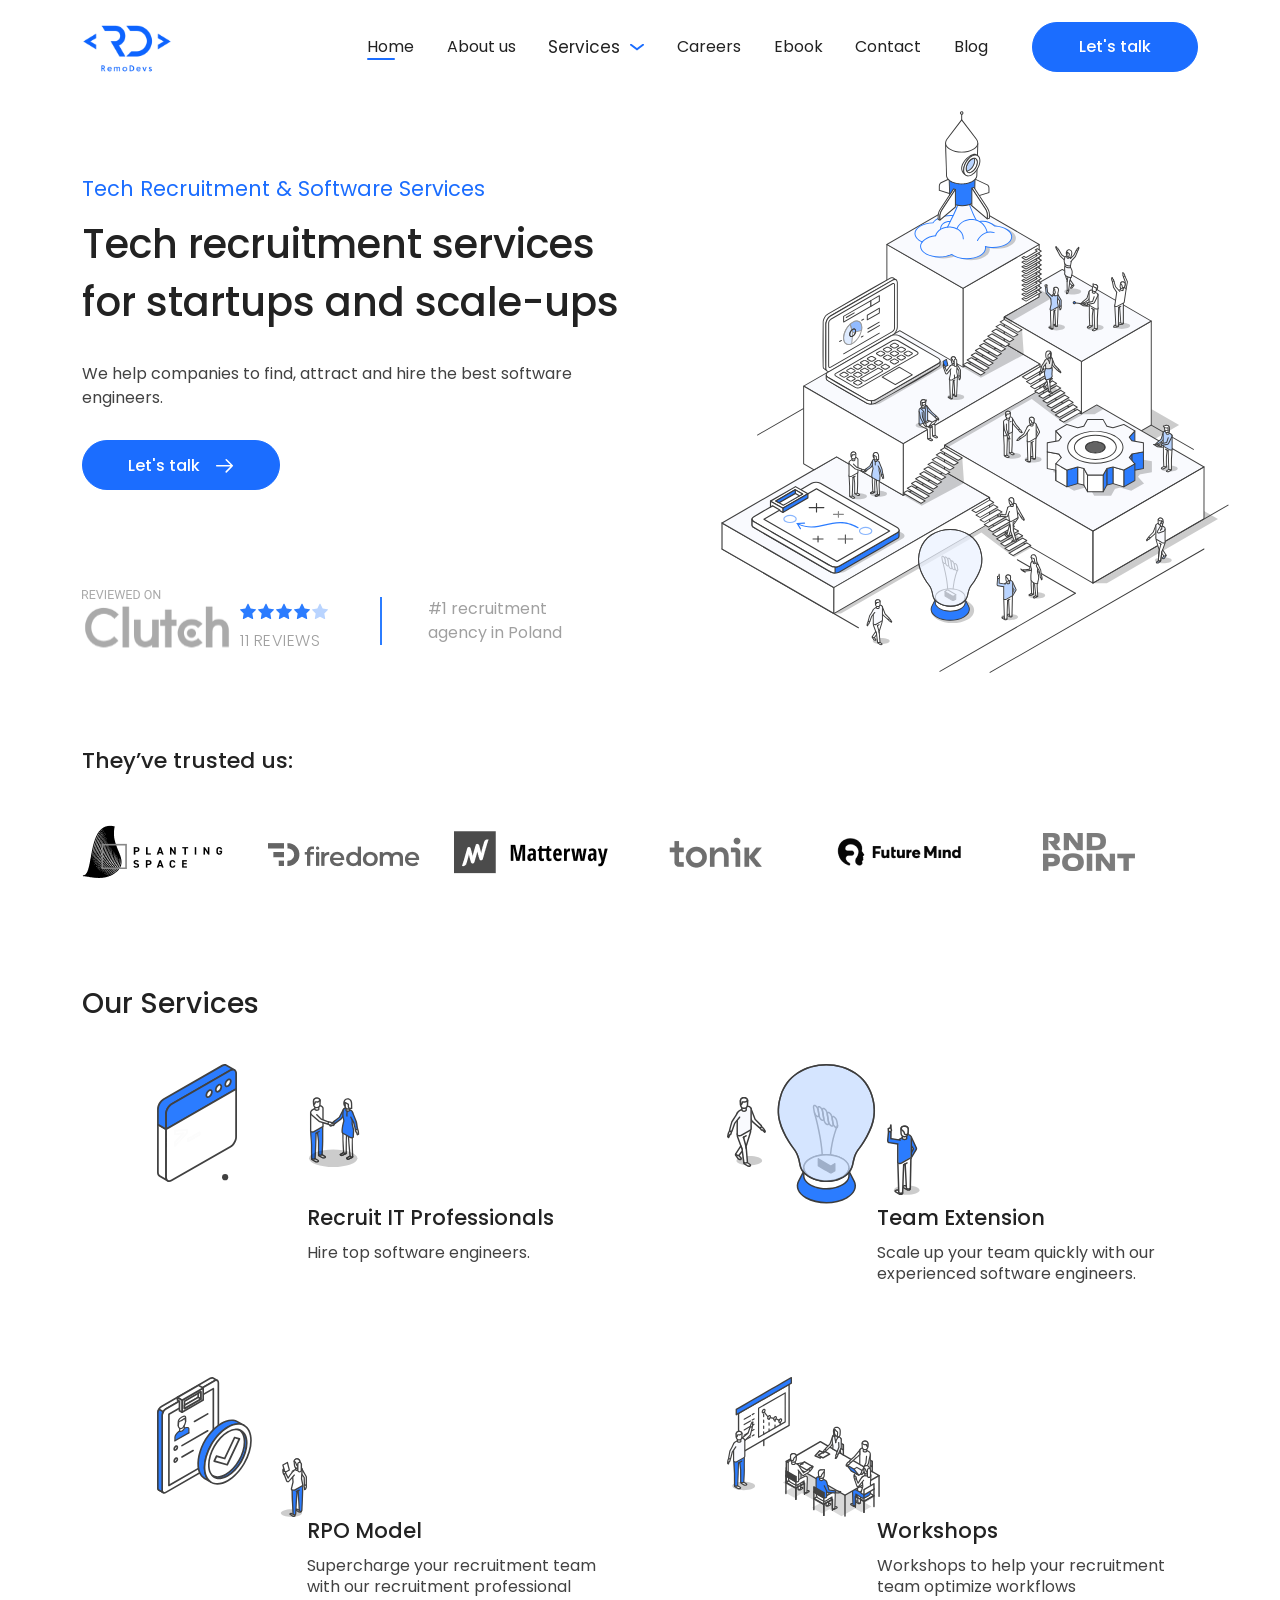
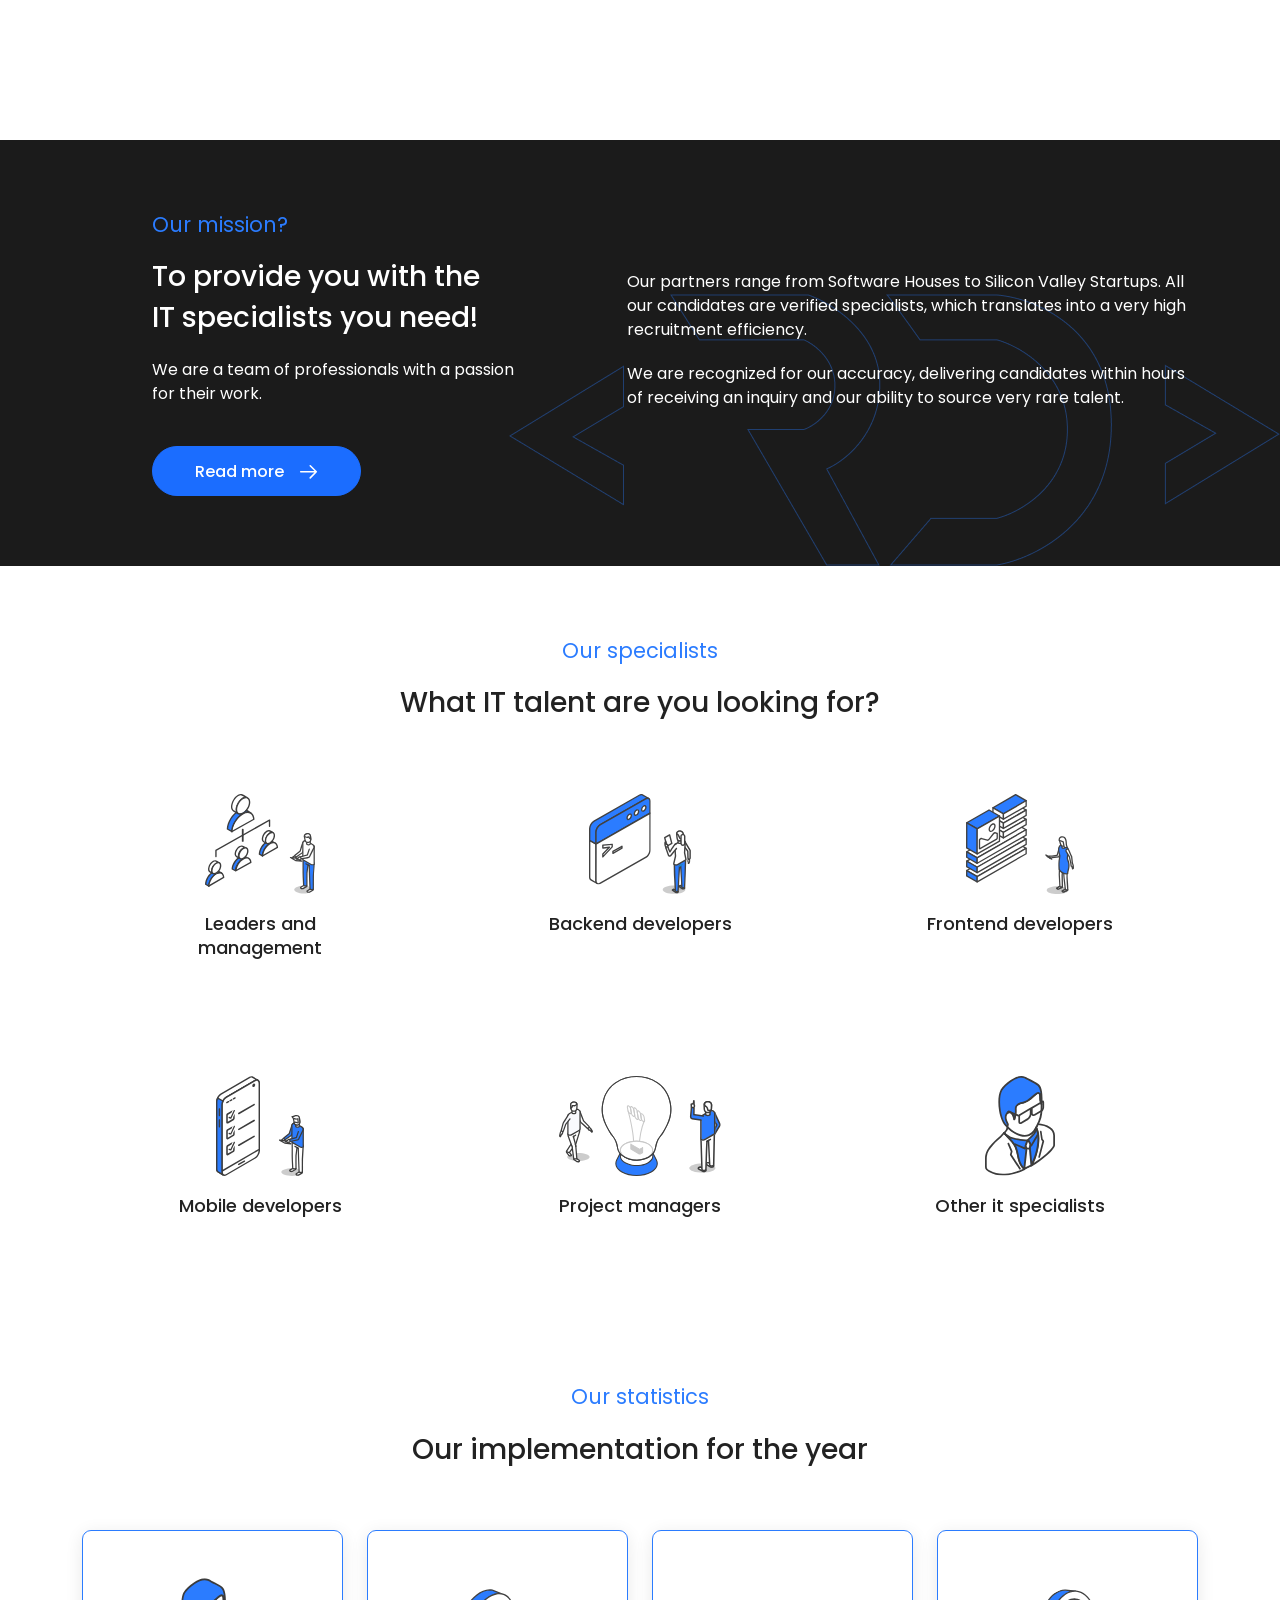
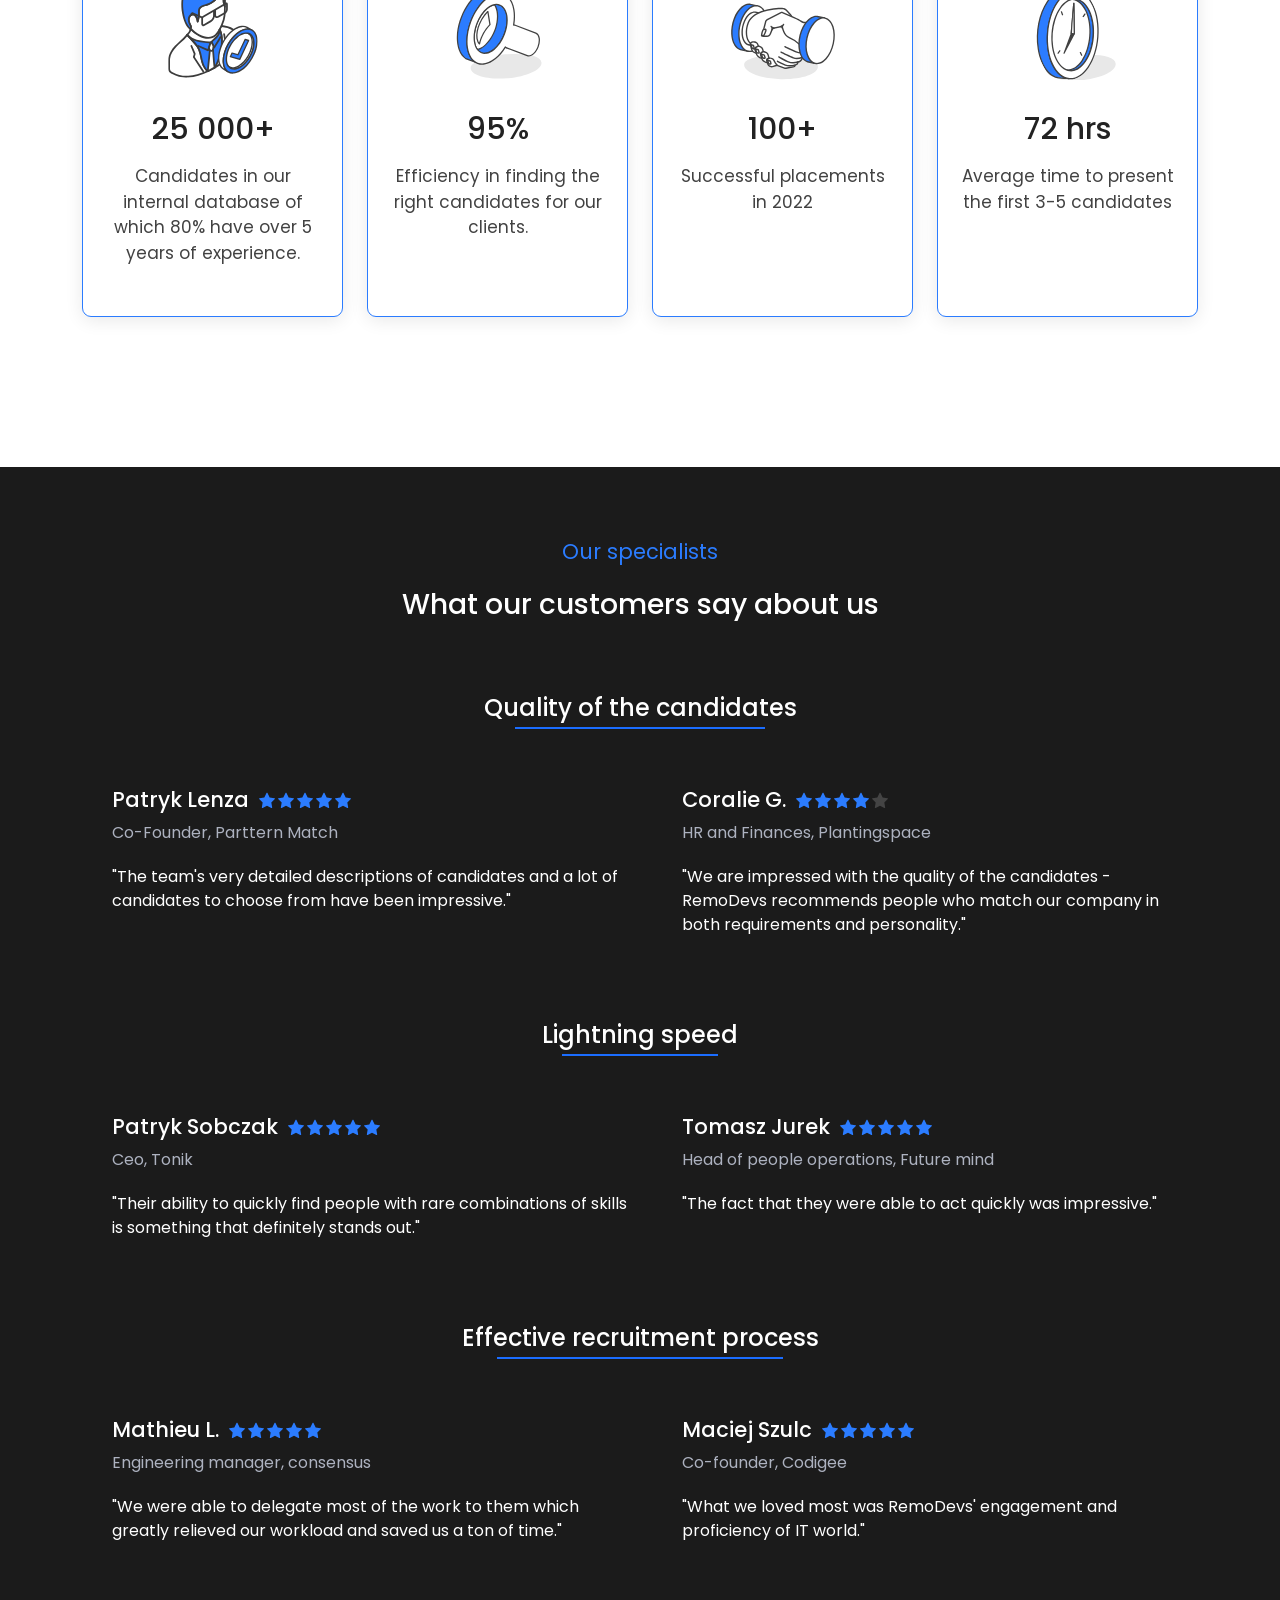
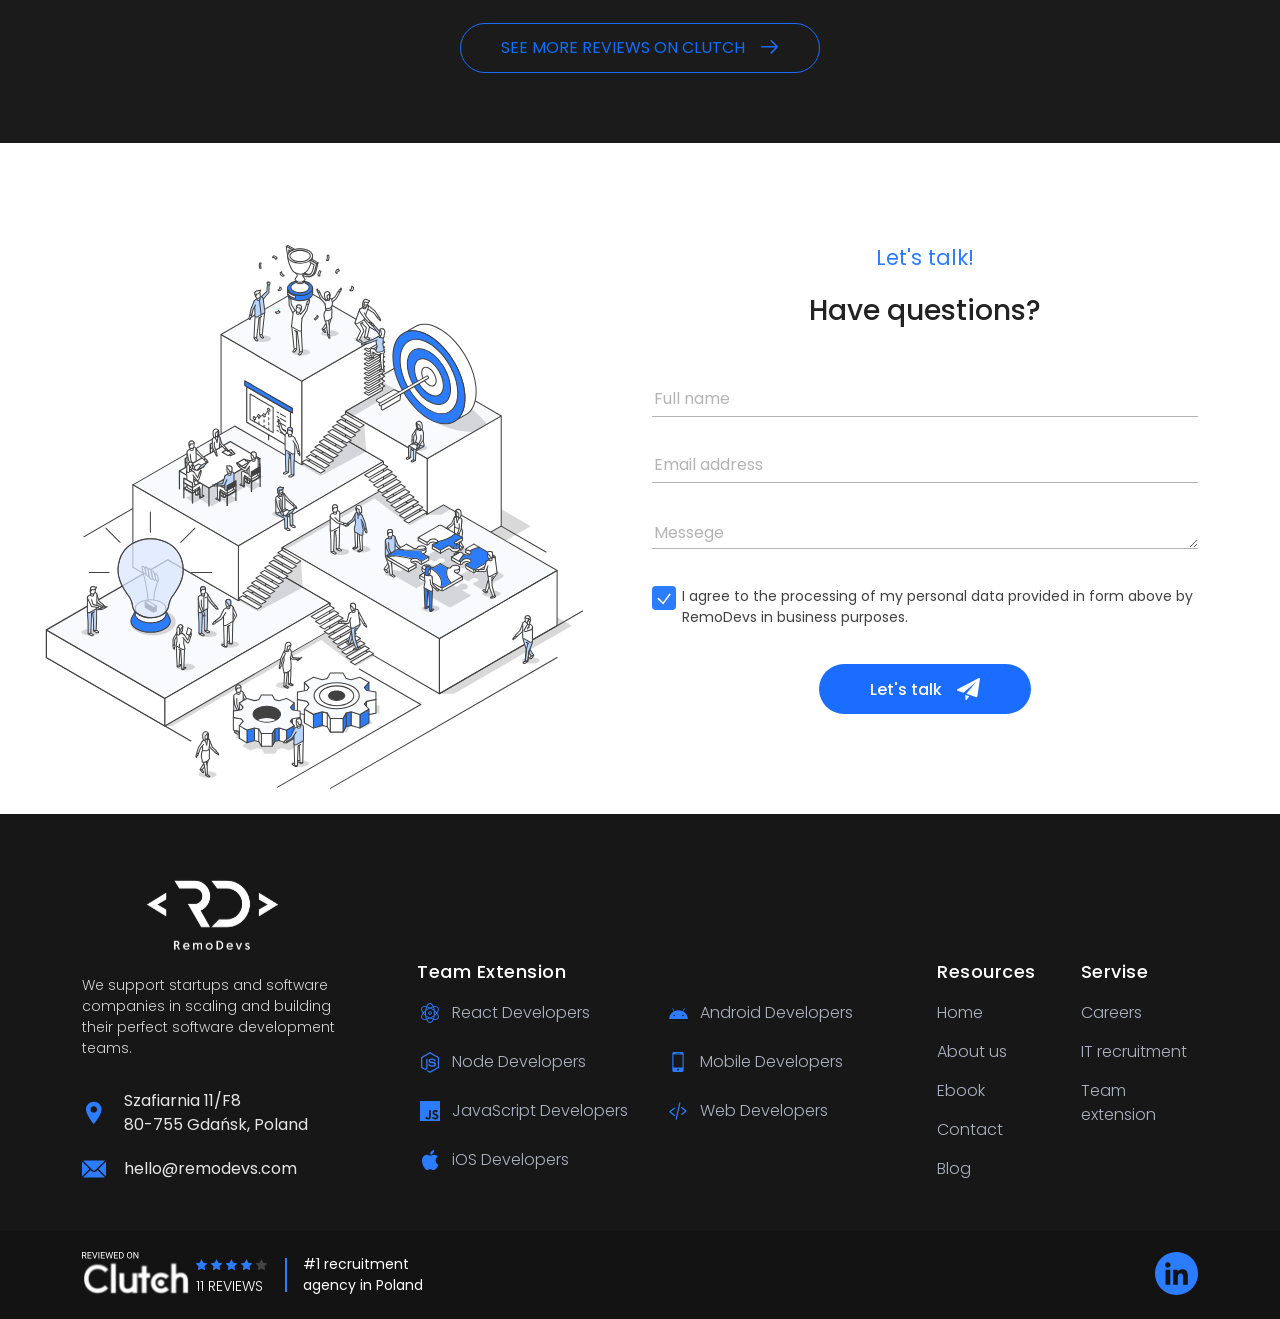
==== commit 91cde73e: "Add files via upload" ====
--- a/index.html
+++ b/index.html
@@ -41,13 +41,13 @@
                             <li><a href="#">Blog</a></li>
                         </ul>
                         <a href="#" class="header__btn">
-                            Contact
+                            Let's talk
                         </a>
                     </nav>
                 </div>
                 <div class="col-xl-2 text-lg-end col-lg-2">
                     <a href="#" class="header__btn">
-                        Contact
+                        Let's talk
                     </a>
                 </div>
             </div>
--- a/css/style.css
+++ b/css/style.css
@@ -1 +1 @@
-@import url("https://fonts.googleapis.com/css2?family=Poppins:wght@100;200;300;400;500;600;700;800;900&display=swap");body{font-family:"Poppins",sans-serif;color:#424242}@media (min-width:1450.8px){.container{max-width:1420px}}.main{padding-top:93px}.blue-btn{font-weight:500;font-size:18px;line-height:27px;color:#fff;background:#1B6DFF;border-radius:30px;text-decoration:none;display:-webkit-inline-box;display:-ms-inline-flexbox;display:inline-flex;-webkit-box-align:center;-ms-flex-align:center;align-items:center;-webkit-box-pack:center;-ms-flex-pack:center;justify-content:center;min-height:58px;padding:3px 55px;-webkit-transition:0.3s;transition:0.3s;border:1px solid #1B6DFF}.blue-btn:hover{color:#fff;-webkit-box-shadow:0px 2px 10px #1b6dff;box-shadow:0px 2px 10px #1b6dff}.blue-btn:hover img,.blue-btn:hover svg{-webkit-transform:translateX(5px);transform:translateX(5px)}.blue-btn img,.blue-btn svg{margin-left:15px;-webkit-transition:0.3s;transition:0.3s}.blue-btn svg path{-webkit-transition:0.3s;transition:0.3s}.blue-btn.border-hover:hover{-webkit-box-shadow:none;box-shadow:none;background:transparent;color:#1B6DFF}.blue-btn.border-hover:hover svg path{stroke:#1B6DFF}.blue-btn.white{background:transparent;border:1px solid #1B6DFF;color:#1B6DFF}.blue-btn.white svg path{-webkit-transition:0.3s;transition:0.3s}.blue-btn.white:hover{-webkit-box-shadow:none;box-shadow:none;color:#fff;background:#1B6DFF}.blue-btn.white:hover svg path{stroke:#fff}.blacksection{background:#1B1B1B}.subtitle{font-size:23px;line-height:147%;color:#2B7CFF}h3{font-weight:500;font-size:36px;line-height:147%;color:#222222}.formsection.black .formsection__form .formbtn{border:1px solid #1B6DFF}.formsection.black .formsection__form .formbtn:hover{background:transparent;-webkit-box-shadow:none;box-shadow:none;color:#1B6DFF}.formsection.black .formsection__form .formbtn:hover svg path{fill:#1B6DFF}:root{scroll-behavior:inherit}header.header{height:93px;display:-webkit-box;display:-ms-flexbox;display:flex;-webkit-box-align:center;-ms-flex-align:center;align-items:center;position:fixed;background:#fff;width:100%;left:0;top:0;z-index:11}header.header .header__logo img{max-height:78px}header.header .header__nav{padding-right:20px}header.header .header__nav>ul{list-style-type:none;padding:0;margin:0;display:-webkit-box;display:-ms-flexbox;display:flex;-webkit-box-align:center;-ms-flex-align:center;align-items:center;-webkit-box-pack:justify;-ms-flex-pack:justify;justify-content:space-between}header.header .header__nav>ul>li:not(.submenu)>a{text-decoration:none;position:relative;color:#222222;font-size:17px;line-height:26px}header.header .header__nav>ul>li:not(.submenu)>a:after{content:"";display:inline-block;width:0;height:2px;background:#1B6DFF;-webkit-transition:0.3s;transition:0.3s;border-radius:5px;position:absolute;left:0;bottom:-2px}header.header .header__nav>ul>li:not(.submenu)>a:hover:after{width:28px}header.header .header__nav>ul>li:not(.submenu).active a:after{width:28px}header.header .header__nav>ul>li:not(.submenu):hover a:before{-webkit-transform:rotate(180deg);transform:rotate(180deg)}header.header .header__nav>ul>li{position:relative;padding:8px 0}header.header .header__nav>ul>li.submenu>a{padding:8px 24px 8px 0;text-decoration:none;text-decoration:none;position:relative;color:#222222;font-size:17px;line-height:26px}header.header .header__nav>ul>li.submenu>a:before{content:"";display:inline-block;width:14px;height:7px;background:url("../img/menu-arrow.svg") no-repeat center/100%;position:absolute;right:0;top:17px;-webkit-transition:0.3s;transition:0.3s}header.header .header__nav>ul>li.submenu>a:hover+ul{opacity:1;visibility:visible;z-index:1;-webkit-transform:translateY(0);transform:translateY(0)}header.header .header__nav>ul>li.submenu ul{background:#fff;-webkit-box-shadow:0px 4px 24px rgba(0,0,0,0.09);box-shadow:0px 4px 24px rgba(0,0,0,0.09);border-radius:6px;list-style-type:none;padding:20px 0 26px;margin:0;position:absolute;top:100%;right:0;width:210px;opacity:0;-webkit-transition:0.5s;transition:0.5s;visibility:hidden;z-index:-1;-webkit-transform:translateY(-10px);transform:translateY(-10px)}header.header .header__nav>ul>li.submenu ul li{margin-bottom:15px}header.header .header__nav>ul>li.submenu ul li:last-child{margin-bottom:0}header.header .header__nav>ul>li.submenu ul li a{padding:5px 5px 5px 25px;display:block;font-size:17px;line-height:26px;color:#222;-webkit-transition:0.3s;transition:0.3s;position:relative;text-decoration:none}header.header .header__nav>ul>li.submenu ul li a:before{content:"";display:inline-block;left:0;top:0;height:100%;width:3px;background:transparent;position:absolute;-webkit-transition:0.3s;transition:0.3s}header.header .header__nav>ul>li.submenu ul li a:hover{color:#2B7CFF}header.header .header__nav>ul>li.submenu ul li a:hover:before{background:#2B7CFF}header.header .header__nav>ul>li.submenu ul li.active a{color:#2B7CFF}header.header .header__nav>ul>li.submenu ul li.active a:before{background:#2B7CFF}header.header .header__nav>ul>li.submenu ul:hover{opacity:1;visibility:visible;z-index:1;-webkit-transform:translateY(0);transform:translateY(0)}header.header .header__btn{text-decoration:none;font-weight:500;font-size:18px;line-height:27px;color:#1B6DFF;text-align:center;min-height:58px;max-width:195px;width:100%;display:-webkit-box;display:-ms-flexbox;display:flex;-webkit-box-align:center;-ms-flex-align:center;align-items:center;-webkit-box-pack:center;-ms-flex-pack:center;justify-content:center;border:1px solid #1B6DFF;border-radius:30px;-webkit-transition:0.5s;transition:0.5s}header.header .header__btn:hover{color:#fff;background:#1B6DFF}.burger{display:none}header.header.header__shadow{-webkit-box-shadow:0 0 10px rgba(27,109,255,0.1490196078);box-shadow:0 0 10px rgba(27,109,255,0.1490196078);background:#fff}header.header .header__nav .header__btn{display:none}header.header.header_back{background:#1B1B1B}header.header.header_back .header__nav>ul>li:not(.submenu)>a{color:#fff}header.header.header_back .header__nav>ul>li.submenu>a{color:#fff}header.header.header_back .header__nav>ul>li.submenu>a:before{background:url(../img/menu-arrow-white.svg) no-repeat center/100%}header.header.header_back .col-lg-2 .header__btn{color:#fff;border-color:#fff}header.header.header_back .col-lg-2 .header__btn:hover{border-color:#1B6DFF}header.header.header_back .burger span{background:#fff}@media (max-width:1399.8px){header.header .header__btn{min-height:50px;font-size:16px}header.header .header__nav>ul>li.submenu ul li a,header.header .header__nav>ul>li:not(.submenu)>a{font-size:16px}}@media (max-width:1199.8px){header.header{height:70px}header.header .header__btn{min-height:42px}}@media (max-width:991.8px){header.header .col-xl-2,header.header .col-xl-7{display:none}header.header .container{position:relative}.burger{display:inline-block;border:none;background-color:transparent;outline:none;position:absolute;right:15px;top:25px;padding:0;width:24px;height:24px;overflow:hidden}.burger span{display:block;height:2px;background:#2B7CFF;margin:4px 0;border-radius:5px;-webkit-transition:0.5s;transition:0.5s;-webkit-transform-origin:0 0;transform-origin:0 0}.burger span:first-child{-webkit-transform:translateX(-50%);transform:translateX(-50%)}.burger span:nth-child(2){-webkit-transform:translateX(0);transform:translateX(0)}.burger span:nth-child(3){-webkit-transform:translateX(50%);transform:translateX(50%)}.burger.open span:first-child{-webkit-transform:translateX(4px) translateY(-2px) rotate(45deg);transform:translateX(4px) translateY(-2px) rotate(45deg)}.burger.open span:nth-child(2){-webkit-transform:translateX(100%);transform:translateX(100%)}.burger.open span:nth-child(3){-webkit-transform:translateX(2px) translateY(3px) rotate(-45deg);transform:translateX(2px) translateY(3px) rotate(-45deg)}header.header .col-xl-7.mobilemenu-wrapper{display:block;background:#fff;position:fixed;left:0;top:70px;width:100%;height:calc(100vh - 70px);overflow:scroll}header.header .header__nav{max-width:720px;margin:0 auto;padding:50px 15px 20px}header.header .header__nav>ul{display:block}header.header .header__nav>ul li{display:block;margin-bottom:0;margin-top:20px}header.header .header__nav>ul>li:not(.submenu)>a{font-size:20px}header.header .header__nav>ul>li.submenu>a{font-size:20px}header.header .header__nav>ul>li.submenu>a:before{top:19px}header.header .header__nav>ul>li.submenu>a+ul{opacity:1;visibility:visible;z-index:1;-webkit-transform:translateY(0);transform:translateY(0)}header.header .header__nav>ul>li.submenu>a+ul,header.header .header__nav>ul>li.submenu>a:hover+ul{display:none}header.header .header__nav>ul>li.submenu ul{position:relative;background:transparent;-webkit-box-shadow:none;box-shadow:none;padding:0}header.header .header__nav>ul>li.submenu ul li a{font-size:18px}header.header .header__nav>ul>li:hover a:before{-webkit-transform:rotate(0);transform:rotate(0)}header.header .header__nav .header__btn{display:-webkit-inline-box;display:-ms-inline-flexbox;display:inline-flex;margin-top:50px}header.header .col-xl-7.mobilemenu-wrapper{-webkit-transition:0.5s;transition:0.5s;-webkit-transform:translateX(100%);transform:translateX(100%)}header.header .col-xl-7.mobilemenu-wrapper.open{-webkit-transform:translateX(0);transform:translateX(0)}header.header .header__nav>ul>li.submenu ul{padding-top:10px}header.header .header__nav>ul>li.submenu ul li{margin-top:0}header.header .header__nav>ul>li.submenu>a+ul,header.header .header__nav>ul>li.submenu>a:hover+ul{width:100%;padding:0;margin:0;top:inherit;-webkit-transform:none;transform:none;right:inherit;-webkit-transition:none;transition:none;padding-top:15px}header.header.header_back .col-xl-7.mobilemenu-wrapper.open{background:#1B1B1B}header.header.header_back .header__nav>ul>li.submenu ul li a{color:#fff}header.header.header_back .header__nav .header__btn{border-color:#fff;color:#fff}}@media (max-width:575.8px){header.header .header__logo img{width:63px}.burger{top:15px}header.header .header__nav>ul li:first-child{margin-top:0}header.header .header__nav{padding-top:40px}header.header .header__nav>ul>li.submenu>a,header.header .header__nav>ul>li:not(.submenu)>a{font-size:19px;display:block;padding-top:0;padding-bottom:0}header.header .header__nav>ul>li.submenu ul li a{font-size:16px;display:block;padding-top:0;padding-bottom:0}header.header .header__nav>ul li{padding:0}header.header .header__nav>ul li{margin-top:25px}header.header .header__nav .header__btn{max-width:400px;width:100%}header.header .header__nav>ul>li.submenu>a:before{top:10px}}.welcomesect{overflow:hidden;position:relative}.welcomesect .welcomesect__imgwrapper{position:relative}.welcomesect .welcomesect__imgwrapper img{max-width:calc(100% + 200px)}.welcomesect .welcomesect__text{padding-top:120px}.welcomesect .welcomesect__text .subtitle{margin-bottom:10px;color:#1B6DFF;font-size:25px;line-height:150%}.welcomesect .welcomesect__text h1{margin-bottom:30px;font-weight:500;font-size:46px;line-height:147%;color:#222}.welcomesect .welcomesect__text .descr{max-width:620px;margin-bottom:55px}.welcomesect .welcomesect__text .descr p{font-size:19px;line-height:150%}.welcomesect .welcomesect__text .descr p:last-child{margin-bottom:0}.welcomesect .welcomesect__text .clutchbox{margin-top:110px;display:-webkit-box;display:-ms-flexbox;display:flex;max-width:480px;-webkit-box-align:center;-ms-flex-align:center;align-items:center}.welcomesect .welcomesect__text .clutchbox .clutchbox__left{width:100%;max-width:62%;-webkit-box-flex:0;-ms-flex:0 0 62%;flex:0 0 62%;display:-webkit-box;display:-ms-flexbox;display:flex;-webkit-box-align:end;-ms-flex-align:end;align-items:flex-end}.welcomesect .welcomesect__text .clutchbox .clutchbox__left img{max-width:150px}.welcomesect .welcomesect__text .clutchbox .clutchbox__left .ratingbox{padding-left:8px}.welcomesect .welcomesect__text .clutchbox .clutchbox__left .ratingbox .stars{display:-webkit-box;display:-ms-flexbox;display:flex;-webkit-box-align:center;-ms-flex-align:center;align-items:center;margin-bottom:10px}.welcomesect .welcomesect__text .clutchbox .clutchbox__left .ratingbox .stars img{width:16px;margin-right:2px}.welcomesect .welcomesect__text .clutchbox .clutchbox__left .ratingbox .stars img:last-child{margin-right:0}.welcomesect .welcomesect__text .clutchbox .clutchbox__left .ratingbox p{margin:0;text-transform:uppercase;color:#A0A0A0;font-weight:300;font-size:16px;line-height:150%;letter-spacing:0.5px}.welcomesect .welcomesect__text .clutchbox .clutchbox__right{width:100%;max-width:38%;-webkit-box-flex:0;-ms-flex:0 0 38%;flex:0 0 38%;position:relative;text-align:right}.welcomesect .welcomesect__text .clutchbox .clutchbox__right p{margin-bottom:0;font-weight:400;font-size:16px;line-height:150%;color:#A0A0A0;max-width:142px;display:inline-block}.welcomesect .welcomesect__text .clutchbox .clutchbox__right:after{content:"";display:inline-block;position:absolute;left:0;top:0;height:100%;width:2px;background:#2B7CFF}.welcomesect .welcomesect__text a{text-decoration:none}.trustedus{padding:30px 0 100px 0}.trustedus h4{margin-bottom:69px;font-weight:500;font-size:25px;line-height:132%;color:#222}.trustedus .trusted-slider img{-webkit-filter:grayscale(1);filter:grayscale(1);-webkit-transition:0.3s;transition:0.3s}.trustedus .trusted-slider img:hover{-webkit-filter:grayscale(0);filter:grayscale(0)}.outservices{padding:50px 0 80px 0}.outservices h3{font-weight:500;font-size:36px;line-height:147%;color:#222;margin-bottom:70px}.outservices .outservices__box{padding-left:75px}.outservices .outservices__box a{text-decoration:none}.outservices .outservices__box a:hover .descr img{opacity:1;z-index:1;visibility:visible;-webkit-transform:translateX(0);transform:translateX(0)}.outservices .outservices__box .outservices__img{height:180px;display:-webkit-box;display:-ms-flexbox;display:flex;-webkit-box-align:center;-ms-flex-align:center;align-items:center}.outservices .outservices__box .outservices__img img{max-width:100%;max-height:100%}.outservices .outservices__box .descr{padding-left:250px}.outservices .outservices__box .descr h6{margin-bottom:10px;font-weight:500;font-size:25px;line-height:132%;color:#222}.outservices .outservices__box .descr p{margin:0;font-size:19px;line-height:132%;color:#424242;margin-bottom:19px}.outservices .outservices__box .descr img{-webkit-transition:0.5s;transition:0.5s;opacity:0;z-index:-1;visibility:hidden;-webkit-transform:translateX(-15px);transform:translateX(-15px)}.outmission{padding:127px 0;position:relative}.outmission .container{position:relative;z-index:2}.outmission .outmission__leftsect{padding-left:70px}.outmission .outmission__leftsect .subtitle{margin-bottom:15px}.outmission .outmission__leftsect h3{font-weight:500;font-size:36px;line-height:147%;color:#fff;margin-bottom:25px}.outmission .outmission__leftsect .descr{max-width:404px;margin-bottom:52px}.outmission .outmission__leftsect .descr p{font-size:17px;line-height:150%;color:#fff}.outmission .outmission__leftsect .descr p:last-child{margin-bottom:0}.outmission .outmission__leftsect .blue-btn{padding:3px 42px}.outmission .outmission__rightsect{padding-left:70px;padding-top:60px;max-width:690px}.outmission .outmission__rightsect p{margin-bottom:20px;font-size:17px;line-height:150%;color:#fff}.outmission .outmission__rightsect p:last-child{margin-bottom:0}.outmission img.bg{position:absolute;bottom:0;right:0;z-index:1}.ourspecialists{padding:136px 0 100px}.ourspecialists .subtitle{margin-bottom:15px}.ourspecialists h3{margin-bottom:80px}.ourspecialists .ourspecialists__box{display:block;max-width:315px;width:100%;text-align:center;padding:20px;border-radius:9px;text-decoration:none;-webkit-transition:0.3s;transition:0.3s;border:1px solid transparent;margin-bottom:30px}.ourspecialists .ourspecialists__box:hover{border:1px solid #2B7CFF}.ourspecialists .ourspecialists__box:hover .descr img{opacity:1;-webkit-transform:translateX(0);transform:translateX(0)}.ourspecialists .ourspecialists__box .imgwrap{height:162px;margin-bottom:18px;display:-webkit-box;display:-ms-flexbox;display:flex;-webkit-box-align:center;-ms-flex-align:center;align-items:center;-webkit-box-pack:center;-ms-flex-pack:center;justify-content:center}.ourspecialists .ourspecialists__box .imgwrap img{max-width:100%;max-height:100%}.ourspecialists .ourspecialists__box .descr p{font-weight:500;font-size:24px;line-height:132%;color:#222;margin:0 0 20px 0}.ourspecialists .ourspecialists__box .descr img{-webkit-transition:0.3s;transition:0.3s;opacity:0;-webkit-transform:translateX(-15px);transform:translateX(-15px)}.formsection{padding:170px 0 156px}.formsection .formsection__form{max-width:580px}.formsection .formsection__form h3{margin-bottom:50px}.formsection .formsection__form .inputfield{position:relative;margin-bottom:50px}.formsection .formsection__form .inputfield input,.formsection .formsection__form .inputfield textarea{width:100%;height:40px;outline:none;border:none;border-bottom:1.5px solid #B4B4B4;font-size:19px;color:#222}.formsection .formsection__form .inputfield input::-webkit-input-placeholder,.formsection .formsection__form .inputfield textarea::-webkit-input-placeholder{color:#B4B4B4}.formsection .formsection__form .inputfield input::-moz-placeholder,.formsection .formsection__form .inputfield textarea::-moz-placeholder{color:#B4B4B4}.formsection .formsection__form .inputfield input:-ms-input-placeholder,.formsection .formsection__form .inputfield textarea:-ms-input-placeholder{color:#B4B4B4}.formsection .formsection__form .inputfield input::-ms-input-placeholder,.formsection .formsection__form .inputfield textarea::-ms-input-placeholder{color:#B4B4B4}.formsection .formsection__form .inputfield input::placeholder,.formsection .formsection__form .inputfield textarea::placeholder{color:#B4B4B4}.formsection .formsection__form .inputfield textarea{padding-top:8px}.formsection .formsection__form .checkfield{margin-bottom:65px}.formsection .formsection__form .checkfield input{display:none}.formsection .formsection__form .checkfield input:checked+span:after{background-image:url("../img/check-icon.svg");background-repeat:no-repeat;background-position:center;background-size:16px}.formsection .formsection__form .checkfield label{position:relative;padding-left:44px;margin:0;font-weight:400;font-size:15px;line-height:150%;color:#414141;cursor:pointer}.formsection .formsection__form .checkfield label span:after{content:"";display:inline-block;width:24px;height:24px;background-color:#2B7CFF;border-radius:4px;position:absolute;left:0;top:0;cursor:pointer}.formsection .formsection__form .formbtn{border:none;padding:3px 51px}.formsection .formsection__leftpic{position:relative;width:100%;height:100%}.formsection .formsection__leftpic img{position:absolute;right:70px;top:0;width:100%}.ourstatistics{padding:0 0 206px}.ourstatistics h3{margin-bottom:60px}.ourstatistics__box{display:block;text-decoration:none;max-width:340px;height:387px;padding:45px 20px 0;background:#FFFFFF;border:1px solid #2B7CFF;-webkit-box-shadow:0px 3.5px 18px rgba(0,0,0,0.09);box-shadow:0px 3.5px 18px rgba(0,0,0,0.09);border-radius:9px;text-align:center}.ourstatistics__box .imgwrap{margin-bottom:40px;text-align:center}.ourstatistics__box .imgwrap img{max-width:140px;background-size:cover}.ourstatistics__box .descr h3{font-weight:500;font-size:30px;line-height:130%;margin-bottom:15px;color:#222222}.ourstatistics__box .descr p{font-size:17px;line-height:150%;color:#424242}.testimonials{padding:120px 0}.testimonials h3{color:#fff;margin-bottom:65px}.testimonials .testimonials__box{margin-bottom:155px}.testimonials .testimonials__box h4{font-weight:500;font-size:30px;line-height:147%;color:#fff;margin-bottom:105px}.testimonials .testimonials__box h4 span{position:relative;display:inline-block}.testimonials .testimonials__box h4 span:after{content:"";position:absolute;left:0;right:0;margin:0 auto;display:block;width:80%;height:2px;background:#1B6DFF;bottom:-3px}.testimonials .testimonial__box{max-width:660px;padding-left:30px}.testimonials .testimonial__box .testimonial__boxtitle{display:-webkit-box;display:-ms-flexbox;display:flex;-webkit-box-align:center;-ms-flex-align:center;align-items:center;margin-bottom:8px}.testimonials .testimonial__box .testimonial__boxtitle .title{margin:0;font-weight:500;font-size:24px;line-height:132%;color:#fff}.testimonials .testimonial__box .testimonial__boxtitle .stars{padding-left:10px;display:-webkit-box;display:-ms-flexbox;display:flex;-webkit-box-align:center;-ms-flex-align:center;align-items:center}.testimonials .testimonial__box .testimonial__boxtitle .stars img{width:16px;margin-right:3px}.testimonials .testimonial__box .testimonial__boxtitle .stars img:last-child{margin-right:0}.testimonials .testimonial__box .proff{margin-bottom:20px;color:#ADB2C0;font-weight:400;font-size:17px;line-height:150%}.testimonials .testimonial__box .descr p{font-size:23px;line-height:150%;color:#fff}.testimonials .testimonial__box .descr p:last-child{margin-bottom:0}.testimonials .testimonialsbtn{text-align:center}.testimonials .testimonialsbtn a{text-decoration:none;display:-webkit-inline-box;display:-ms-inline-flexbox;display:inline-flex;-webkit-box-align:center;-ms-flex-align:center;align-items:center;min-height:58px;border:1px solid #1B6DFF;border-radius:30px;padding:3px 58px;-webkit-transition:0.3s;transition:0.3s}.testimonials .testimonialsbtn a svg{margin-left:15px;margin-top:-3px;-webkit-transition:0.3s;transition:0.3s}.testimonials .testimonialsbtn a svg path{-webkit-transition:0.3s;transition:0.3s}.testimonials .testimonialsbtn a:hover{color:#fff;background:#1B6DFF}.testimonials .testimonialsbtn a:hover svg{-webkit-transform:translateX(5px);transform:translateX(5px)}.testimonials .testimonialsbtn a:hover svg path{stroke:#fff}.ourspecialists .ourspecialists__box{margin:0 auto 30px}.outmissionbtnmob,.welcomesect__imgwrapper.mob{display:none}.trustedus .trusted-slider img{max-width:100%}.trustedus.notsl{padding-bottom:30px}.trustedus__wrapp{display:-webkit-box;display:-ms-flexbox;display:flex;-ms-flex-wrap:wrap;flex-wrap:wrap}.trustedus__wrapp .trustedus__col{width:100%;max-width:20%;-webkit-box-flex:0;-ms-flex:0 0 20%;flex:0 0 20%;margin-bottom:70px;text-align:center;padding-left:10px;padding-right:10px}.trustedus__wrapp .trustedus__col img{-webkit-filter:grayscale(1);filter:grayscale(1);-webkit-transition:0.3s;transition:0.3s;max-width:100%;cursor:pointer}.trustedus__wrapp .trustedus__col img:hover{-webkit-filter:grayscale(0);filter:grayscale(0)}@media (max-width:1399.8px){.ourstatistics__box .imgwrap{margin-bottom:30px}.ourstatistics__box .imgwrap img{max-width:110px}.ourstatistics{padding:0 0 150px}.welcomesect .welcomesect__text .descr{margin-bottom:30px}.blue-btn{font-size:16px;min-height:50px;padding:3px 45px}.welcomesect .welcomesect__imgwrapper img{max-width:calc(100% + 100px)}.welcomesect .welcomesect__text{padding-top:80px}.welcomesect .welcomesect__text .clutchbox{margin-top:100px}.trustedus h4{margin-bottom:50px}.outservices{padding:40px 0 50px 0}.outservices .outservices__box .outservices__img{height:140px}.outservices .outservices__box .descr{padding-left:150px}.outmission .outmission__leftsect h3{margin-bottom:20px}.outmission .outmission__leftsect .descr{margin-bottom:40px}.ourspecialists .ourspecialists__box{max-width:260px}.ourspecialists .ourspecialists__box .imgwrap{height:100px}.testimonials .testimonials__box h4{margin-bottom:60px}.testimonials .testimonials__box{margin-bottom:80px}.testimonials .testimonialsbtn a{min-height:50px;font-size:16px;padding:3px 40px}.formsection{padding:100px 0}.formsection .formsection__leftpic img{right:40px}.formsection .formsection__form .inputfield{margin-bottom:30px}.formsection .formsection__form .inputfield input,.formsection .formsection__form .inputfield textarea{font-size:16px;height:36px}.formsection .formsection__form .checkfield label{font-size:14px;padding-left:30px}.formsection .formsection__form .checkfield label:after{width:20px;height:20px}.formsection .formsection__form .checkfield input:checked+span:after{background-size:14px}.formsection .formsection__form .checkfield{margin-bottom:35px}.ourspecialists,.outmission,.testimonials{padding:70px 0}.trustedus{padding:60px 0}.outservices h3{margin-bottom:40px}.ourspecialists h3{margin-bottom:50px}.welcomesect .welcomesect__text h1{font-size:40px}.outmission .outmission__leftsect h3,.outservices h3,h3{font-size:28px}.testimonials .testimonials__box h4{font-size:24px}.trustedus h4{font-size:22px}.outservices .outservices__box .descr h6,.subtitle,.testimonials .testimonial__box .testimonial__boxtitle .title,.welcomesect .welcomesect__text .subtitle{font-size:21px}.ourspecialists .ourspecialists__box .descr p{font-size:18px}.outmission .outmission__leftsect .descr p,.outmission .outmission__rightsect p,.outservices .outservices__box .descr p,.testimonials .testimonial__box .descr p,.testimonials .testimonial__box .proff,.welcomesect .welcomesect__text .descr p{font-size:16px}}.welcomesect .welcomesect__text .clutchbox .clutchbox__right p{text-align:left}@media (max-width:1199.8px){.ourstatistics__box{margin:0 auto 25px}.ourstatistics{padding:0px 0 70px}.welcomesect .welcomesect__text h1{font-size:32px;margin-bottom:20px}.welcomesect .welcomesect__text h1 br{display:none}.welcomesect .welcomesect__imgwrapper img{max-width:calc(100% + 50px)}.welcomesect .welcomesect__text .clutchbox{margin-top:50px}.welcomesect .welcomesect__text .descr{margin-bottom:20px}.welcomesect .welcomesect__text .clutchbox .clutchbox__left img{max-width:120px}.welcomesect .welcomesect__text .clutchbox .clutchbox__left .ratingbox .stars{margin-bottom:5px}.welcomesect .welcomesect__text .clutchbox .clutchbox__left .ratingbox p,.welcomesect .welcomesect__text .clutchbox .clutchbox__right p{font-size:14px}.welcomesect .welcomesect__text .clutchbox .clutchbox__right p{min-width:initial}.welcomesect .welcomesect__text .clutchbox{max-width:400px}.welcomesect .welcomesect__text{padding-top:60px}.outservices .outservices__box{padding-left:35px}h3 br{display:none}.testimonials .testimonials__box h4{font-size:20px}.main{padding-top:70px}.outmission .outmission__leftsect h3,.outservices h3,h3{font-size:24px}.outservices .outservices__box .descr h6,.subtitle,.testimonials .testimonial__box .testimonial__boxtitle .title,.welcomesect .welcomesect__text .subtitle{font-size:18px}}@media (max-width:991.8px){.welcomesect .welcomesect__text{padding-top:40px}.welcomesect .welcomesect__text h1{font-size:38px}.welcomesect .welcomesect__text .descr{margin-bottom:40px}.welcomesect .welcomesect__imgwrapper img{max-width:100%}.outservices .outservices__box .descr{padding-left:0;padding-top:15px}.outservices .outservices__box{padding-left:0}.outservices .outservices__box .descr img{display:none}.outservices .outservices__box{text-align:center}.outservices .outservices__box .outservices__img img{display:block;margin:0 auto}.outmission .outmission__leftsect{padding-left:0}.outmission .outmission__rightsect{padding-left:0}.ourspecialists .ourspecialists__box .descr img{display:none}.testimonials .testimonials__box{margin-bottom:50px}.testimonials .testimonials__box h4{margin-bottom:40px}.formsection .formsection__leftpic img{position:relative}.formsection .row .col-lg-6:first-child{-webkit-box-ordinal-group:3;-ms-flex-order:2;order:2}.formsection .row .col-lg-6:nth-child(2){-webkit-box-ordinal-group:2;-ms-flex-order:1;order:1}.formsection{padding:70px 0}.formsection .formsection__form{max-width:100%}.formsection .formsection__leftpic{display:none}.outmission__leftsect .blue-btn{display:none}.outmissionbtnmob{display:-webkit-inline-box;display:-ms-inline-flexbox;display:inline-flex}.outmission .outmission__leftsect h3,.outservices h3,.trustedus h4,h3{font-size:28px}.trustedus__wrapp .trustedus__col{max-width:25%;-webkit-box-flex:0;-ms-flex:0 0 25%;flex:0 0 25%}}@media (max-width:767.8px){.outservices .outservices__box .outservices__img{height:120px}.testimonials .testimonial__box .testimonial__boxtitle{margin-bottom:0}.testimonials .testimonial__box{margin-bottom:50px}.testimonials .testimonial__box .proff{margin-bottom:10px}.testimonials .testimonials__box{margin-bottom:0}.ourspecialists,.outservices,.trustedus{padding-bottom:40px}.trustedus__wrapp .trustedus__col{max-width:33.333%;-webkit-box-flex:0;-ms-flex:0 0 33.333%;flex:0 0 33.333%}}@media (max-width:575.8px){.ourstatistics{padding-bottom:30px}.ourstatistics h3{margin-bottom:30px}.ourstatistics__box{height:360px;padding:30px 20px 0}.main{padding-top:70px}.welcomesect .welcomesect__text .subtitle{font-size:15px}.welcomesect .welcomesect__text h1{font-size:23px;margin-bottom:17px}.welcomesect .welcomesect__text .descr{max-width:285px;margin-bottom:28px}.welcomesect .welcomesect__text .descr p{font-size:15px}.welcomesect__imgwrapper{display:none}.welcomesect__imgwrapper.mob{display:block}.blue-btn{font-size:14px;min-height:45px;padding:3px 37px}.welcomesect .welcomesect__imgwrapper img{max-width:calc(100% + 50px)}.welcomesect .welcomesect__text .clutchbox{margin-top:30px}.welcomesect .welcomesect__text .clutchbox .clutchbox__left img{max-width:100px}.welcomesect .welcomesect__text .clutchbox .clutchbox__left .ratingbox .stars img{width:11px}.welcomesect .welcomesect__text .clutchbox .clutchbox__left .ratingbox p,.welcomesect .welcomesect__text .clutchbox .clutchbox__right p{font-size:12px}.welcomesect .welcomesect__text .clutchbox .clutchbox__left{max-width:60%;-webkit-box-flex:0;-ms-flex:0 0 60%;flex:0 0 60%}.welcomesect .welcomesect__text .clutchbox .clutchbox__right{max-width:40%;-webkit-box-flex:0;-ms-flex:0 0 40%;flex:0 0 40%}.welcomesect .welcomesect__text .clutchbox{max-width:320px}.ourspecialists h3,.outservices .outservices__box{margin-bottom:30px}.outmission .outmission__leftsect .descr{margin-bottom:0}.outmission .outmission__rightsect{padding-top:20px}.outmission img.bg{max-width:100%}.ourspecialists .ourspecialists__box .descr p{font-size:16px}.ourspecialists .ourspecialists__box{margin:0 auto 20px;padding:10px}.ourspecialists .ourspecialists__box .descr p{margin-bottom:0}.ourspecialists .ourspecialists__box .imgwrap{height:80px}.testimonials h3{margin-bottom:45px}.testimonials .testimonial__box .testimonial__boxtitle .title{font-size:16px}.testimonials .testimonial__box .testimonial__boxtitle .stars img{width:12px;margin-right:1px}.testimonials .testimonial__box{padding-left:0}.testimonials .testimonialsbtn a{font-size:14px;padding:3px 20px;width:100%;max-width:400px;text-align:center;-webkit-box-pack:center;-ms-flex-pack:center;justify-content:center}.formsection .subtitle{margin-bottom:10px}.formsection .formsection__form h3{margin-bottom:30px}.formsection .formsection__form .inputfield input,.formsection .formsection__form .inputfield textarea{font-size:15px}.formsection,.ourspecialists,.outmission,.testimonials{padding:50px 0}.outservices,.trustedus{padding:50px 0 20px 0}.outservices h3,.trustedus h4{margin-bottom:21px}.outmission .outmission__leftsect h3,.outservices h3,.trustedus h4,h3{font-size:20px}.testimonials .testimonials__box h4{font-size:18px}.outmission .outmission__leftsect .descr p,.outmission .outmission__rightsect p,.outservices .outservices__box .descr p,.subtitle,.testimonials .testimonial__box .descr p,.testimonials .testimonial__box .proff,.welcomesect .welcomesect__text .descr p{font-size:15px}.trustedus__wrapp .trustedus__col{margin-bottom:40px}}@media (max-width:360.8px){.trustedus__wrapp .trustedus__col{max-width:50%;-webkit-box-flex:0;-ms-flex:0 0 50%;flex:0 0 50%}}.outservices .outservices__box{margin-bottom:50px}.welcscreen-black{background:#1B1B1B;padding:82px 0 88px;position:relative}.welcscreen-black h1{margin-bottom:30px;font-weight:500;font-size:55px;line-height:147%;color:#1B6DFF}.welcscreen-black .descr{max-width:710px}.welcscreen-black .descr p{font-size:25px;line-height:150%;color:#fff}.welcscreen-black .absbg{position:absolute;right:0;bottom:0}.abusmission{padding:100px 0 130px}.abusmission h3{margin-bottom:30px}.abusmission .abusmission__box{display:-webkit-box;display:-ms-flexbox;display:flex;margin-top:85px}.abusmission .abusmission__box .abusmission__box-img{width:100%;max-width:190px;-webkit-box-flex:0;-ms-flex:0 0 190px;flex:0 0 190px;text-align:right;padding-right:25px}.abusmission .abusmission__box .abusmission__box-img img{max-width:100%;max-height:100%}.abusmission .abusmission__box .abusmission__box-descr{width:100%;max-width:calc(100% - 190px);-webkit-box-flex:0;-ms-flex:0 0 calc(100% - 190px);flex:0 0 calc(100% - 190px);padding-right:40px;padding-top:23px}.abusmission .abusmission__box .abusmission__box-descr h6{margin-bottom:17px;font-weight:500;font-size:30px;line-height:132%;color:#222}.abusmission .abusmission__box .abusmission__box-descr p{font-size:17px;line-height:150%;margin:0}.whyus{padding:100px 0 160px}.whyus h3{margin-bottom:50px}.whyus .picwrapp{text-align:center}.whyus .textwrapp{max-width:590px}.whyus .textwrapp p{font-size:17px;line-height:150%;color:#000}.whyus .textwrapp p:last-child{margin-bottom:0}.formsection.black{background:#1B1B1B}.formsection.black h3{color:#fff}.formsection.black .inputfield input,.formsection.black .inputfield textarea{background:transparent;color:#fff}.formsection.black .checkfield label{color:#fff}.welcscreen-black .descr p:last-child{margin-bottom:0}.whyus .picwrapp img{max-width:100%}@media (max-width:1399.8px){.welcscreen-black h1{margin-bottom:20px}.abusmission,.welcscreen-black{padding:70px 0}.abusmission .abusmission__box .abusmission__box-descr h6{font-size:24px;margin-bottom:10px}.abusmission .abusmission__box{margin-top:55px}.abusmission .abusmission__box .abusmission__box-img{max-width:120px;-webkit-box-flex:0;-ms-flex:0 0 120px;flex:0 0 120px}.abusmission .abusmission__box .abusmission__box-descr{max-width:calc(100% - 120px);-webkit-box-flex:0;-ms-flex:0 0 calc(100% - 120px);flex:0 0 calc(100% - 120px)}.whyus{padding:70px 0 80px}.welcscreen-black h1{font-size:40px}.welcscreen-black .descr p{font-size:21px}}@media (max-width:1199.8px){.welcscreen-black h1{font-size:32px}.welcscreen-black .descr{max-width:600px}.welcscreen-black .descr p{font-size:18px}.abusmission .abusmission__box .abusmission__box-descr h6{font-size:21px}.abusmission .abusmission__box .abusmission__box-descr p,.whyus .textwrapp p{font-size:16px}.whyus h3{margin-bottom:30px}.welcscreen-black .absbg{max-width:450px}}@media (max-width:991.8px){.welcscreen-black h1{font-size:38px}.welcscreen-black .container{position:relative;z-index:1}.welcscreen-black{padding-top:50px}.abusmission .abusmission__box{margin-top:40px}}@media (max-width:575.8px){.welcscreen-black{padding-top:30px;padding-bottom:40px}.welcscreen-black .absbg{max-width:300px}.abusmission .abusmission__box .abusmission__box-img{max-width:80px;-webkit-box-flex:0;-ms-flex:0 0 80px;flex:0 0 80px}.abusmission .abusmission__box .abusmission__box-descr{max-width:calc(100% - 80px);-webkit-box-flex:0;-ms-flex:0 0 calc(100% - 80px);flex:0 0 calc(100% - 80px);padding-top:0}.abusmission,.welcscreen-black,.whyus{padding:50px 0}.welcscreen-black h1{font-size:23px}.abusmission .abusmission__box .abusmission__box-descr h6{font-size:18px}.welcscreen-black .descr p{font-size:16px}.abusmission .abusmission__box .abusmission__box-descr p,.whyus .textwrapp p{font-size:15px}}.infosect{padding:100px 0 60px}.infosect h3{margin:0;max-width:555px}.infosect .infosect__descr{max-width:620px}.infosect .infosect__descr p{font-size:21px;line-height:150%}.infosect .infosect__descr p:last-child{margin-bottom:0}.abusmission.abusmission__serv{padding-bottom:240px}.lfit{background:#1B1B1B;padding:65px 0}.lfit h3{color:#fff;margin-bottom:40px}.lfit .lfit__left{position:relative;height:100%}.lfit .lfit__left img{position:absolute;top:50%;-webkit-transform:translateY(-50%);transform:translateY(-50%);right:0;left:0;margin:0 auto}.lfit .lfit__right{padding-left:14%}.whyus .textwrapp .blue-btn{margin-top:50px}.whyus.whyus_service{padding-top:213px}.lfit .lfit__left img{max-width:100%}.howitworks{padding:100px 0 173px}.howitworks h3{margin-bottom:100px}.howitworks .howitworkbox{display:-webkit-box;display:-ms-flexbox;display:flex;position:relative;margin-bottom:10px}.howitworks .howitworkbox:after{content:"";display:inline-block;width:14px;height:14px;background:url("../img/triagle-blue.svg") no-repeat top center/100% 100%;position:absolute;right:-6px;bottom:-5px}.howitworks .howitworkbox .howitworkbox__left{width:100%;max-width:36%;-webkit-box-flex:0;-ms-flex:0 0 36%;flex:0 0 36%;position:relative}.howitworks .howitworkbox .howitworkbox__left img{max-width:100%;position:relative;z-index:2}.howitworks .howitworkbox .howitworkbox__left span{font-weight:500;font-size:97px;line-height:147%;-webkit-text-stroke:1px #2B7CFF;color:transparent;position:absolute;right:0;top:0}.howitworks .howitworkbox .howitworkbox__right{width:100%;max-width:64%;-webkit-box-flex:0;-ms-flex:0 0 64%;flex:0 0 64%;padding-top:90px;position:relative;padding-right:30px;padding-bottom:60px;padding-left:20px}.howitworks .howitworkbox .howitworkbox__right .title{margin-bottom:15px;color:#222;font-weight:500;font-size:30px;line-height:132%}.howitworks .howitworkbox .howitworkbox__right .descr{margin-bottom:0;font-size:17px;line-height:150%}.howitworks .howitworkbox .howitworkbox__right:after{content:"";display:block;height:2px;width:100%;background:#2B7CFF;position:absolute;left:0;top:60px}.howitworks .howitworkbox .howitworkbox__right:before{content:"";display:block;width:2px;top:60px;height:calc(100% - 60px);background:#2B7CFF;position:absolute;right:0}.howitworks .col-xl-6.offset-xl-6 .howitworkbox{-webkit-box-orient:horizontal;-webkit-box-direction:reverse;-ms-flex-direction:row-reverse;flex-direction:row-reverse}.howitworks .col-xl-6.offset-xl-6 .howitworkbox:after{right:initial;left:-6px}.howitworks .col-xl-6.offset-xl-6 .howitworkbox .howitworkbox__left{text-align:right}.howitworks .col-xl-6.offset-xl-6 .howitworkbox .howitworkbox__left span{right:initial;left:0}.howitworks .col-xl-6.offset-xl-6 .howitworkbox .howitworkbox__right{padding-right:0;padding-left:30px;padding-right:5px}.howitworks .col-xl-6.offset-xl-6 .howitworkbox .howitworkbox__right:before{right:initial;left:0}.howitworks .row .col-xl-6:nth-child(4) .howitworkbox__left img{margin-right:-30px}.servtextpic{padding:115px 0 40px}.servtextpic h3{margin-bottom:70px}.servtextpic .servtextpic__left{padding-left:80px}.servtextpic .servtextpic__left p{max-width:575px;font-weight:400;font-size:21px;line-height:150%;color:#424242}.servtextpic .servtextpic__left p:last-child{margin-bottom:0}.servtextpic .servtextpic__right{text-align:center}.servpromodelwhyus{padding:100px 0 203px}.servpromodelwhyus h3{margin-bottom:130px}.servpromodelwhyus .servpromodelwhyus__box{text-align:center;max-width:340px;margin:0 auto}.servpromodelwhyus .servpromodelwhyus__box .picwrap{margin:0 auto 60px;width:180px;height:170px;display:-webkit-box;display:-ms-flexbox;display:flex;-webkit-box-align:center;-ms-flex-align:center;align-items:center;-webkit-box-pack:center;-ms-flex-pack:center;justify-content:center}.servpromodelwhyus .servpromodelwhyus__box .picwrap img{max-width:100%;max-height:100%}.servpromodelwhyus .servpromodelwhyus__box .descr p{font-weight:400;font-size:19px;line-height:132%;color:#222}.servpromodelwhyus .servpromodelwhyus__box .descr p:last-child{margin-bottom:0}.servpromodelwhyus .blue-btn.white{margin-top:75px;max-width:318px;width:100%}.outservices.servpage{padding:193px 0 100px}.servtextpic .servtextpic__right img{max-width:100%}.whyus.whyus_service.littpadd{padding-top:60px}@media (max-width:1399.8px){.infosect{padding:70px 0 60px}.abusmission.abusmission__serv{padding-bottom:170px}.whyus.whyus_service{padding-top:150px}.howitworks{padding:70px 0 150px 0}.howitworks .howitworkbox .howitworkbox__right{padding-bottom:30px}.howitworks .howitworkbox .howitworkbox__left span{font-size:67px;top:10px}.howitworks .howitworkbox .howitworkbox__left img{max-width:60%}.servtextpic{padding:70px 0 30px}.servtextpic .servtextpic__left p{font-size:18px}.servtextpic .servtextpic__right img{max-width:350px}.servtextpic h3{margin-bottom:40px}.servpromodelwhyus{padding:70px 0 150px}.servpromodelwhyus .blue-btn.white{max-width:260px}.outservices.servpage{padding:140px 0 60px}}@media (max-width:1199.8px){.howitworks .howitworkbox:after{width:14px;height:14px}.howitworks .howitworkbox .howitworkbox__left span{font-size:90px}}@media (max-width:991.8px){.infosect{padding-bottom:30px}.infosect h3{margin-bottom:20px}.lfit{padding:50px 0}.lfit .lfit__left img{position:relative;top:inherit;-webkit-transform:none;transform:none}.abusmission.abusmission__serv{padding-bottom:70px}.whyus.whyus_service{padding-top:70px}.whyus .textwrapp .blue-btn{margin-top:20px}.howitworks{padding-bottom:70px}.howitworks h3{margin-bottom:60px}.infosect .infosect__descr p{font-size:18px}.howitworks .howitworkbox .howitworkbox__right .title{font-size:21px}.howitworks .howitworkbox .howitworkbox__right .descr{font-size:16px}.servtextpic .servtextpic__left p{max-width:100%}.servtextpic .servtextpic__left{padding-left:0}.servtextpic h3{margin-bottom:20px}.servtextpic .servtextpic__left{margin-bottom:30px;text-align:center}.servpromodelwhyus{padding:50px 0 70px}.servpromodelwhyus .servpromodelwhyus__box .descr p{font-size:16px}.servpromodelwhyus .servpromodelwhyus__box .picwrap{width:130px;height:120px;margin-bottom:20px}.servpromodelwhyus h3{margin-bottom:60px}.servpromodelwhyus .blue-btn.white{max-width:216px;margin-top:50px}.outservices.servpage{padding:70px 0 60px}.trustedus__wrapp .trustedus__col{margin-bottom:30px}}@media (max-width:767.8px){.lfit .lfit__right{padding-left:0}.lfit h3{margin-bottom:20px}.howitworks .howitworkbox .howitworkbox__left img{max-width:100%}.howitworks .col-xl-6 .howitworkbox .howitworkbox__left span{z-index:3;color:#fff;font-size:50px;position:relative;top:0}.servpromodelwhyus .servpromodelwhyus__box{margin-bottom:40px}.servpromodelwhyus h3{margin-bottom:40px}.servpromodelwhyus .blue-btn.white{margin-top:20px}}@media (max-width:575.8px){.infosect{padding:50px 0 30px}.abusmission h3{margin-bottom:10px}.lfit .lfit__left img{max-width:300px;margin:0 auto 30px;display:block}.infosect .infosect__descr p{font-size:15px}.howitworks .howitworkbox{-ms-flex-wrap:wrap;flex-wrap:wrap}.howitworks .howitworkbox .howitworkbox__left,.howitworks .howitworkbox .howitworkbox__right{max-width:100%;-webkit-box-flex:0;-ms-flex:0 0 100%;flex:0 0 100%}.howitworks .col-xl-6.offset-xl-6 .howitworkbox .howitworkbox__left,.howitworks .howitworkbox .howitworkbox__left{text-align:center}.howitworks .col-xl-6 .howitworkbox .howitworkbox__left span{display:none}.howitworks .howitworkbox .howitworkbox__right:after,.howitworks .howitworkbox .howitworkbox__right:before,.howitworks .howitworkbox:after{display:none}.howitworks .howitworkbox .howitworkbox__left img{max-width:150px;max-height:100px;margin-bottom:15px}.howitworks .col-xl-6.offset-xl-6 .howitworkbox .howitworkbox__right,.howitworks .howitworkbox .howitworkbox__right{padding:0}.howitworks .howitworkbox{margin-bottom:20px}.howitworks h3{margin-bottom:40px}.howitworks{padding:50px 0}.howitworks .howitworkbox .howitworkbox__right .title{font-size:18px}.howitworks .howitworkbox .howitworkbox__right .descr{font-size:15px}.howitworks .row .col-xl-6:nth-child(4) .howitworkbox__left img{margin-right:0}.servtextpic{padding:20px 0}.servtextpic .servtextpic__left p{font-size:15px}.servtextpic .servtextpic__right img{max-width:250px}.servpromodelwhyus .servpromodelwhyus__box .descr p{font-size:15px}.servpromodelwhyus{padding:30px 0 40px}.outservices.servpage{padding-bottom:10px}.trustedus__wrapp .trustedus__col{margin-bottom:20px}.trustedus__wrapp .trustedus__col:last-child{margin-bottom:0}}.careerssect__form{padding:50px 0}.careerssect__form form{padding-bottom:50px;border-bottom:1px solid #B9D4FF}.careerssect__form form .topsect{display:-webkit-box;display:-ms-flexbox;display:flex;-ms-flex-wrap:wrap;flex-wrap:wrap;-webkit-box-pack:justify;-ms-flex-pack:justify;justify-content:space-between;-webkit-box-align:end;-ms-flex-align:end;align-items:flex-end;margin-bottom:50px}.careerssect__form form .formbtn{max-width:216px;width:100%;border:1px solid #1B6DFF}.careerssect__form form .formbtn:hover{-webkit-box-shadow:none;box-shadow:none;color:#1B6DFF;background:#fff}.careerssect__form form .search{width:41%;position:relative}.careerssect__form form .search:after{content:"";display:inline-block;width:27px;height:27px;background:url("../img/search.png") no-repeat center/20px;position:absolute;left:0;top:50%;-webkit-transform:translateY(-50%);transform:translateY(-50%)}.careerssect__form form .search input{height:57px;outline:none;width:100%;border:none;border-bottom:2px solid #1B6DFF;font-weight:300;font-size:18px;padding-left:47px}.careerssect__form form .search input::-webkit-input-placeholder{color:#A0A0A0}.careerssect__form form .search input::-moz-placeholder{color:#A0A0A0}.careerssect__form form .search input:-ms-input-placeholder{color:#A0A0A0}.careerssect__form form .search input::-ms-input-placeholder{color:#A0A0A0}.careerssect__form form .search input::placeholder{color:#A0A0A0}.careerssect__form form .selectfield{width:28%}.careerssect__form form .selectfield .jq-selectbox{width:100%}.careerssect__form form .selectfield .jq-selectbox__select{height:57px;border:none;border-radius:0;background:transparent;-webkit-box-shadow:none;box-shadow:none;text-shadow:none;color:#A0A0A0;font-weight:300;font-size:18px;border-bottom:2px solid #1B6DFF;padding-left:0;font-weight:300;font-size:18px;color:#222;font-family:"Poppins",sans-serif;line-height:57px}.careerssect__form form .selectfield .jq-selectbox .placeholder{color:#A0A0A0;font-weight:300;font-size:18px;background:transparent;cursor:inherit;font-family:"Poppins",sans-serif}.careerssect__form form .selectfield .jq-selectbox__trigger{border:none}.careerssect__form form .selectfield .jq-selectbox__trigger{background:url("../img/select-arrow.svg") no-repeat center/21px}.careerssect__form form .selectfield .jq-selectbox__trigger-arrow{display:none}.careerssect__form form .selectfield .jq-selectbox li{font-family:"Poppins",sans-serif;font-size:18px;color:#A0A0A0;font-weight:300;padding:7px 10px 7px}.careerssect__form form .selectfield .jq-selectbox li:hover{color:#fff}.careerssect__form form .selectfield .jq-selectbox li.selected{color:#fff}.careerssect__form form .botsect{display:-webkit-box;display:-ms-flexbox;display:flex;-ms-flex-wrap:wrap;flex-wrap:wrap;-webkit-box-align:center;-ms-flex-align:center;align-items:center}.careerssect__form form .botsect p{margin:0;margin-right:30px;font-weight:500;font-size:23px;line-height:147%;color:#222}.careerssect__form form .botsect .radiofield{margin-right:35px}.careerssect__form form .botsect .radiofield input{display:none}.careerssect__form form .botsect .radiofield input:checked+label:after{background-image:url("../img/point.png");background-repeat:no-repeat;background-position:center;background-size:11px}.careerssect__form form .botsect .radiofield label{margin:0 0;color:#6B6B6B;font-weight:400;font-size:20px;line-height:30px;position:relative;padding-left:40px;cursor:pointer}.careerssect__form form .botsect .radiofield label:last-child{margin-right:0}.careerssect__form form .botsect .radiofield label:after{content:"";display:inline-block;width:25px;height:25px;border-radius:50%;background-color:#FFFFFF;border:1px solid #2B7CFF;position:absolute;left:0;top:50%;-webkit-transform:translateY(-50%);transform:translateY(-50%)}.resultnox{display:-webkit-box;display:-ms-flexbox;display:flex;-ms-flex-wrap:wrap;flex-wrap:wrap;background:#FCFCFC;border:1.5px solid #2B7CFF;-webkit-box-shadow:0px 3.67457px 18.3728px rgba(0,0,0,0.09);box-shadow:0px 3.67457px 18.3728px rgba(0,0,0,0.09);border-radius:9px;padding:80px 50px;margin-bottom:50px}.resultnox .resultnox__left{width:100%;max-width:calc(100% - 250px);-webkit-box-flex:0;-ms-flex:0 0 calc(100% - 250px);flex:0 0 calc(100% - 250px)}.resultnox .resultnox__left h4{margin-bottom:50px;font-weight:500;font-size:38px;line-height:147%;color:#222;-webkit-transition:0.3s;transition:0.3s}.resultnox .resultnox__left .info span{font-weight:400;font-size:18px;line-height:27px;color:#6B6B6B;position:relative;padding-left:30px;margin-right:80px}.resultnox .resultnox__left .info span:last-child{margin-right:0}.resultnox .resultnox__left .info span:after{content:"";display:inline-block;width:24px;height:24px;position:absolute;left:0;top:50%;-webkit-transform:translateY(-50%);transform:translateY(-50%)}.resultnox .resultnox__left .info span.calendar:after{background:url("../img/calendar-icon.svg") no-repeat center/100% 100%}.resultnox .resultnox__left .info span.price:after{background:url("../img/dollar-icon.svg") no-repeat center/100% 100%}.resultnox .resultnox__left .info span.local:after{background:url("../img/loc-icon.svg") no-repeat center/100% 100%}.resultnox .resultnox__right{width:100%;max-width:250px;-webkit-box-flex:0;-ms-flex:0 0 250px;flex:0 0 250px;text-align:right;padding-top:30px}.resultnox .resultnox__right .blue-btn{background:transparent;color:#1B6DFF;max-width:216px;width:100%;padding:3px 20px}.resultnox .resultnox__right .blue-btn svg path{stroke:#1B6DFF}.careers__result a{text-decoration:none}.careers__result a:hover h4{color:#1B6DFF}.careers__result a:hover .blue-btn{background:#1B6DFF;color:#fff}.careers__result a:hover .blue-btn svg{-webkit-transform:translateX(5px);transform:translateX(5px)}.careers__result a:hover .blue-btn svg path{stroke:#fff}.seemore{text-align:center;margin-top:50px}.seemore a:hover svg{-webkit-transform:none;transform:none}.careerssect{padding-bottom:280px}.sendcv{background:#1B1B1B;padding:188px 0;position:relative}.sendcv .sendcv__descr h3{margin-bottom:35px;font-weight:500;font-size:40px;line-height:147%;color:#fff}.sendcv .sendcv__descr p{font-weight:400;font-size:22px;line-height:150%;color:#fff;margin-bottom:50px}.sendcv .sendcv__descr .blue-btn{padding:3px 50px;border:1px solid #1B6DFF}.sendcv .sendcv__descr .blue-btn:hover{-webkit-box-shadow:none;box-shadow:none;background:transparent;color:#1B6DFF}.sendcv .sendcv__descr .blue-btn:hover svg path{fill:#1B6DFF}.sendcv .sendcv__imgwrap{position:relative}.sendcv .sendcv__imgwrap img{position:absolute;bottom:-138px;max-width:100%;left:-40px}.careerssect__form form .selectfield .jq-selectbox .placeholder{opacity:1}.career-welcomescreen{padding:40px 0 55px;background:#1B1B1B}.career-welcomescreen .imgwrap img{max-width:100%;max-height:100%}.career-welcomescreen .textwrapper h1{font-weight:500;font-size:55px;line-height:147%;color:#fff;margin-bottom:80px}.career-welcomescreen .textwrapper .info span{font-weight:400;font-size:18px;line-height:27px;color:#fff;position:relative;padding-left:35px;margin-right:80px;display:inline-block;margin-bottom:15px}.career-welcomescreen .textwrapper .info span:last-child{margin-right:0}.career-welcomescreen .textwrapper .info span:after{content:"";display:inline-block;width:24px;height:24px;position:absolute;left:0;top:50%;-webkit-transform:translateY(-50%);transform:translateY(-50%)}.career-welcomescreen .textwrapper .info span.calendar:after{background:url("../img/calendar-icon.svg") no-repeat center/100% 100%}.career-welcomescreen .textwrapper .info span.price:after{background:url("../img/dollar-icon.svg") no-repeat center/100% 100%}.career-welcomescreen .textwrapper .info span.local:after{background:url("../img/loc-icon.svg") no-repeat center/100% 100%}.careerinformation{padding:60px 0 130px}.careerinformation__descr p{font-weight:300;font-size:16px;line-height:150%;color:#101010;margin-bottom:20px}.careerinformation__descr h3{margin-top:60px;margin-bottom:30px}.careerinformation__descr ul{list-style-type:none;padding:0;margin:0}.careerinformation__descr ul li{font-weight:300;font-size:16px;line-height:150%;color:#101010;margin-bottom:20px;position:relative;padding-left:23px}.careerinformation__descr ul li:after{content:"";display:inline-block;width:8px;height:8px;border-radius:50%;position:absolute;left:0;top:8px;background:#1B6DFF}.applyboxwrapper{text-align:right;position:sticky;top:100px}.applybox{max-width:360px;display:inline-block;background:#FCFCFC;border:1.5px solid #2B7CFF;-webkit-box-shadow:0px 3.67457px 18.3728px rgba(0,0,0,0.09);box-shadow:0px 3.67457px 18.3728px rgba(0,0,0,0.09);border-radius:9px;padding:30px 21px 40px 21px;text-align:left}.applybox .title{margin-bottom:19px;font-weight:500;font-size:19px;line-height:150%;color:#000}.applybox .descr{margin-bottom:40px}.applybox .descr p{font-weight:300;font-size:16px;line-height:150%}.applybox .descr p:last-child{margin-bottom:0}.applybox .blue-btn{padding:3px 44px}.careerformsection{padding:50px 0 130px}.careerformsection__header{padding-bottom:45px;border-bottom:1px solid #B9D4FF}.careerformsection__body{padding-top:90px}.careerformsection__body .formsection{padding-top:0;padding-bottom:0}.careerformsection__body .formsection .formsection__form .formbtn{min-width:216px}.careerformsection__body .picwrap{position:relative}.careerformsection__body .picwrap img{max-width:100%;margin-left:-60px}.careerformsection__formsecr{padding-left:40px}.careerformsection__formsecr h4{text-align:center;font-weight:500;font-size:36px;line-height:147%;color:#222;margin-bottom:60px}.jq-file{width:100%;-webkit-box-shadow:none;box-shadow:none;border-radius:0}.jq-file__name{height:40px;padding-left:0;border:none!important;border-bottom:1.5px solid #B4B4B4!important;font-size:19px;color:#222;-webkit-box-shadow:none;box-shadow:none;font-family:"Poppins",sans-serif;outline:none;color:#B4B4B4}.jq-file.changed .jq-file__name{color:#222}.jq-file__browse{width:27px;height:27px;border:none!important;padding:0;background:url("../img/attachment.svg") no-repeat center/100%!important;-webkit-box-shadow:none!important;box-shadow:none!important;text-shadow:none}.careerformsection.careerformsection__careeropen{padding-top:0!important}.careerformsection.careerformsection__careeropen .careerformsection__body{padding-top:0!important}@media (max-width:1399.8px){.careerssect__form form .formbtn{max-width:180px}.careerssect__form form .search input{height:50px;font-size:16px}.careerssect__form form .selectfield .jq-selectbox__select{height:50px;line-height:50px;font-size:16px}.careerssect__form form .selectfield .jq-selectbox .placeholder{font-size:16px}.careerssect__form form .selectfield .jq-selectbox__trigger{background-size:18px}.careerssect__form form .botsect p{font-size:20px}.careerssect__form form .botsect .radiofield label{font-size:18px;padding-left:30px}.careerssect__form form .botsect .radiofield label:after{width:20px;height:20px}.careerssect__form form .botsect .radiofield input:checked+label:after{background-size:10px}.careerssect__form form .botsect .radiofield{margin-right:25px}.resultnox{padding:50px 40px;margin-bottom:30px}.resultnox .resultnox__left h4{margin-bottom:30px;font-size:28px}.resultnox .resultnox__left .info span{font-size:16px;margin-right:50px}.resultnox .resultnox__left .info span:last-child{margin-right:0}.resultnox .resultnox__right .blue-btn{max-width:200px}.sendcv{padding:90px 0}.sendcv .sendcv__descr h3{font-size:32px;margin-bottom:20px}.sendcv .sendcv__descr p{font-size:16px;margin-bottom:30px}.sendcv .sendcv__imgwrap img{bottom:-60px;max-width:80%;left:0}.careerssect{padding-bottom:180px}.career-welcomescreen .textwrapper h1{font-size:40px;margin-bottom:40px}.career-welcomescreen .textwrapper .info span{font-size:16px}.career-welcomescreen .textwrapper .info span{margin-right:50px}.career-welcomescreen{padding:30px 0 40px}.career-welcomescreen .imgwrap img{max-height:250px}.careerformsection__body .careerformsection__formsecr h4{font-size:28px}.careerformsection__body .subtitle{margin-bottom:5px}.careerformsection__header h3{font-size:32px}.jq-file__name{font-size:16px;height:36px}.jq-file{display:-webkit-box;display:-ms-flexbox;display:flex}.careerformsection__formsecr h4{margin-bottom:40px}}@media (max-width:1199.8px){.careerssect__form form{padding-bottom:30px}.careerssect{padding-bottom:70px}.seemore{margin-top:30px}.sendcv .sendcv__imgwrap img{position:relative;bottom:0}.sendcv{padding:30px 0}.career-welcomescreen .textwrapper h1{font-size:32px}.career-welcomescreen .textwrapper .info span{margin-right:30px}.careerinformation{padding-bottom:70px}.careerformsection__body .picwrap img{margin-left:0}.careerformsection__body .picwrap{padding-top:40px}.careerformsection__header{padding-bottom:30px}.careerformsection__body{padding-top:70px}.careerformsection__formsecr{padding:0 40px}.careerformsection{padding-bottom:70px}}@media (max-width:991.8px){.resultnox .resultnox__left,.resultnox .resultnox__right{max-width:100%;-webkit-box-flex:0;-ms-flex:0 0 100%;flex:0 0 100%;text-align:left}.resultnox .resultnox__left h4{font-size:24px;margin-bottom:20px}.resultnox .resultnox__left .info span{margin-right:30px}.resultnox{padding:30px}.sendcv .sendcv__imgwrap{text-align:center}.sendcv .sendcv__imgwrap img{max-width:360px;margin-bottom:30px}.sendcv__descr{text-align:center}.sendcv .sendcv__descr p{font-size:18px}.sendcv{padding:30px 0 50px}.career-welcomescreen{padding:50px 0 50px}.careerinformation{padding:50px 0}.applybox{padding:10px 10px 20px 10px}.applybox .title{font-size:16px;margin-bottom:10px}.applybox .descr p{font-size:14px}.applybox .descr{margin-bottom:20px}.applybox .blue-btn{padding:3px 20px;width:100%}.careerinformation__descr h3{margin-top:30px;margin-bottom:20px}.careerformsection__header h3{font-size:28px}.careerformsection__body .row .col-lg-6:first-child{-webkit-box-ordinal-group:3;-ms-flex-order:2;order:2}.careerformsection__body .row .col-lg-6:nth-child(2){-webkit-box-ordinal-group:2;-ms-flex-order:1;order:1}.careerformsection__body{padding-top:50px}.careerformsection__formsecr h4{margin-bottom:30px}.careerformsection__formsecr{padding:0}.careerformsection__body .picwrap{display:none}}@media (max-width:767.8px){.careerssect__form form .search,.careerssect__form form .selectfield{width:48%}.careerssect__form form .formbtn{margin-top:30px;max-width:100%}.careerssect__form form{display:-webkit-box;display:-ms-flexbox;display:flex;-ms-flex-wrap:wrap;flex-wrap:wrap}.careerssect__form form .topsect{-webkit-box-ordinal-group:3;-ms-flex-order:2;order:2;width:100%;margin-bottom:0}.careerssect__form form .botsect{-webkit-box-ordinal-group:2;-ms-flex-order:1;order:1;width:100%;margin-bottom:30px}.careerssect__form form .botsect p{width:100%;font-size:20px;margin-bottom:20px}.resultnox .resultnox__left .info span{margin-bottom:10px;display:inline-block}.resultnox .resultnox__right{padding-top:10px}.career-welcomescreen .imgwrap{text-align:center}.career-welcomescreen .textwrapper h1{font-size:36px}.applybox{max-width:100%}.applybox .title{font-size:20px;margin-bottom:10px}.applybox .descr p{font-size:16px}.applyboxwrapper{margin-top:20px}.applyboxwrapper .applybox{padding:20px}.applyboxwrapper{display:none}}@media (max-width:575.8px){.sendcv .sendcv__imgwrap img{max-width:100%}.jq-selectbox__select-text{width:100%!important}.careerssect__form{padding:30px 0 50px 0}.careerssect__form form .botsect .radiofield label{font-size:15px}.careerssect__form form .botsect p{font-size:18px;margin-bottom:15px}.careerssect__form form .botsect .radiofield label:after{width:18px;height:18px}.careerssect__form form .botsect .radiofield label{padding-left:25px}.careerssect__form form .botsect{margin-bottom:20px}.careerssect__form form .search,.careerssect__form form .selectfield{width:100%}.careerssect__form form .search{margin-bottom:20px}.careerssect__form form .search input{height:40px;font-size:15px}.careerssect__form form .selectfield .jq-selectbox__select{height:40px;line-height:40px;font-size:15px}.careerssect__form form .selectfield .jq-selectbox .placeholder{font-size:15px}.careerssect__form form .search input{padding-left:35px}.careerssect__form form{padding-bottom:20px}.careerssect__form{padding-bottom:30px}.resultnox .resultnox__left h4{font-size:20px}.resultnox{margin-bottom:20px;padding:20px}.resultnox .resultnox__left .info span{font-size:15px}.resultnox .resultnox__left .info span:after{width:20px;height:20px}.resultnox .resultnox__left .info span{margin-right:0;width:100%}.seemore{margin-top:15px}.careerssect{padding-bottom:50px}.sendcv .sendcv__descr h3{font-size:21px;margin-bottom:15px}.sendcv .sendcv__descr p{font-size:15px;margin-bottom:20px}.sendcv{padding:30px 0 40px}.career-welcomescreen .textwrapper h1{font-size:23px}.career-welcomescreen{padding:30px 0}.career-welcomescreen .textwrapper h1{margin-bottom:20px}.career-welcomescreen .textwrapper .info span:after{width:20px;height:20px}.career-welcomescreen .textwrapper .info span{font-size:14px}.career-welcomescreen .textwrapper .info span{padding-left:30px;margin-right:20px}.career-welcomescreen .imgwrap img{max-width:80%}.applybox .descr p,.careerinformation__descr p,.careerinformation__descr ul li{margin-bottom:15px;font-size:15px}.careerformsection__header h3{font-size:20px}.careerformsection__header .subtitle{margin-bottom:10px}.careerformsection{padding:30px 0 50px}.careerformsection__header{padding-bottom:20px}.careerformsection__header h3{margin-bottom:0}.careerformsection__body .careerformsection__formsecr h4{font-size:18px}.careerformsection__body .row .col-lg-6{padding-left:15px;padding-right:15px}.jq-file__name{font-size:15px}}.tysection{padding:50px 0 65px 0}.tysection .tytexts{padding-top:100px}.tysection .tytexts h1{margin-bottom:20px;font-weight:500;font-size:106px;line-height:147%;color:#222}.tysection .tytexts .descr{margin-bottom:60px}.tysection .tytexts .descr p{font-weight:400;font-size:22px;line-height:150%}.tysection .tytexts .descr p:last-child{margin-bottom:0}.tysection .tytexts .blue-btn{min-width:216px}.tysection .picwrap img{max-width:100%}@media (max-width:1399.8px){.tysection .tytexts h1{font-size:65px}.tysection .tytexts .descr p{font-size:18px}}@media (max-width:1199.8px){.tysection .tytexts h1{font-size:50px}.tysection .tytexts .descr p{font-size:16px}.tysection .tytexts .descr{margin-bottom:40px}}@media (max-width:991.8px){.tysection .tytexts{padding-top:0}.tysection .picwrap img{max-width:80%;margin:0 auto;display:block}.tysection .tytexts{text-align:center;margin-bottom:40px}}@media (max-width:575.8px){.tysection .tytexts h1{font-size:32px;margin-bottom:15px}.tysection .tytexts .blue-btn{max-width:200px}.tysection .tytexts .descr{margin-bottom:30px}.tysection .tytexts .descr br{display:none}.tysection .tytexts .descr p{font-size:15px}}.blogheadsect{padding:70px 0;min-height:205px;display:-webkit-box;display:-ms-flexbox;display:flex;-webkit-box-align:center;-ms-flex-align:center;align-items:center;background:#1B1B1B;position:relative}.blogheadsect h1{color:#fff;margin:0;font-weight:500;font-size:55px;line-height:147%;text-align:center;position:relative;z-index:2}.blogheadsect .absbg{position:absolute;right:0;bottom:0;max-width:418px}.blogcontent{padding:20px 0 130px 0}.blogcontent .blogcontent__filter{padding-bottom:50px}.blogcontent__sortlist ul{list-style-type:none;padding:0;margin:0}.blogcontent__sortlist ul li{display:inline-block;vertical-align:middle;margin-right:7px}.blogcontent__sortlist ul li:last-child{margin-right:0}.blogcontent__sortlist ul li a{text-decoration:none;padding:3px 24px;background:transparent;border-radius:23px;display:inline-block;font-weight:300;font-size:20px;line-height:147%;color:#646464;-webkit-transition:0.3s;transition:0.3s}.blogcontent__sortlist ul li a:hover{background:rgba(185,212,255,0.5)}.blogcontent__sortlist ul li.active a{background:#B9D4FF;color:#1B6DFF}.blsearchfield{position:relative;display:inline-block;max-width:385px;width:100%}.blsearchfield .blsearchinput{outline:none;border:none;height:57px;padding-left:47px;border-bottom:2px solid #1B6DFF;font-weight:300;font-size:18px;color:#222;width:100%}.blsearchfield .blsearchinput::-webkit-input-placeholder{color:#A0A0A0}.blsearchfield .blsearchinput::-moz-placeholder{color:#A0A0A0}.blsearchfield .blsearchinput:-ms-input-placeholder{color:#A0A0A0}.blsearchfield .blsearchinput::-ms-input-placeholder{color:#A0A0A0}.blsearchfield .blsearchinput::placeholder{color:#A0A0A0}.blsearchfield .blsearchbtn{padding:0;outline:none;width:30px;height:30px;position:absolute;left:0;top:14px;background:url("../img/search.png") no-repeat center/27px 27px;border:none;-webkit-transition:0.3s;transition:0.3s}.blsearchfield .blsearchbtn:hover{opacity:0.5}.blogcontent__body a{text-decoration:none}.blogcontent__body .col-lg-4>a{margin-bottom:47px;display:block}.postbox{-webkit-box-shadow:0px 3.67457px 18.3728px rgba(0,0,0,0.09);box-shadow:0px 3.67457px 18.3728px rgba(0,0,0,0.09)}.postbox .postbox__img{position:relative;overflow:hidden;border-radius:9px 9px 0px 0px;height:263px}.postbox .postbox__img img{position:absolute;left:0;top:0;width:100%;height:100%;-o-object-fit:cover;object-fit:cover;-o-object-position:50% 50%;object-position:50% 50%;-webkit-transition:0.5s;transition:0.5s;-webkit-transform:scale(1.05);transform:scale(1.05)}.postbox .postbox__img:after{content:"";display:block;top:0;left:0;position:absolute;width:100%;height:100%;background:rgba(27,109,255,0.27);opacity:0;-webkit-transition:0.3s;transition:0.3s}.postbox .postbox__descr{padding:30px;background:#fff;border-radius:0 0 9px 9px;border:1.5px solid #2B7CFF;border-top:none;-webkit-transition:0.3s;transition:0.3s}.postbox .postbox__descr .date{display:-webkit-box;display:-ms-flexbox;display:flex;-webkit-box-align:center;-ms-flex-align:center;align-items:center;-webkit-box-pack:justify;-ms-flex-pack:justify;justify-content:space-between;margin-bottom:25px}.postbox .postbox__descr .date span{font-weight:300;font-size:14px;line-height:150%;color:#4B7BE7;-webkit-transition:0.3s;transition:0.3s}.postbox .postbox__descr .date span.timetored svg{margin-right:6px;margin-top:-2px}.postbox .postbox__descr .date span.timetored svg path{-webkit-transition:0.3s;transition:0.3s}.postbox .postbox__descr h5{margin-bottom:15px;font-weight:500;font-size:23px;line-height:150%;color:#222;display:-webkit-box;-webkit-line-clamp:2;-webkit-box-orient:vertical;overflow:hidden;-webkit-transition:0.3s;transition:0.3s}.postbox .postbox__descr .descr{margin-bottom:10px;height:96px}.postbox .postbox__descr .descr p{font-weight:300;font-size:16px;line-height:150%;display:-webkit-box;-webkit-line-clamp:4;-webkit-box-orient:vertical;overflow:hidden;color:#424242;-webkit-transition:0.3s;transition:0.3s}.postbox .postbox__descr .descr p:last-child{margin-bottom:0}.postbox .postbox__descr .readmorebl{color:#1B6DFF;-webkit-transition:0.3s;transition:0.3s}.postbox .postbox__descr .readmorebl svg{vertical-align:middle;display:inline;margin-top:-2px;margin-left:6px;-webkit-transition:0.3s;transition:0.3s}.postbox .postbox__descr .readmorebl svg path{-webkit-transition:0.3s;transition:0.3s}.postbox .postbox__descr .infwrapp{height:185px}.postbox:hover .postbox__img:after{opacity:1}.postbox:hover .postbox__img img{-webkit-transform:scale(1.01);transform:scale(1.01)}.postbox:hover .postbox__descr{background:#1B6DFF}.postbox:hover .postbox__descr .date span{color:#fff}.postbox:hover .postbox__descr .date span.timetored svg path{fill:#fff}.postbox:hover .postbox__descr h5{color:#fff}.postbox:hover .postbox__descr .descr p{color:#fff}.postbox:hover .postbox__descr .readmorebl{color:#fff}.postbox:hover .postbox__descr .readmorebl svg{-webkit-transform:translateX(5px);transform:translateX(5px)}.postbox:hover .postbox__descr .readmorebl svg path{stroke:#fff}.paginationright{text-align:right}.paginationright ul{list-style-type:none;padding:0;margin:50px 0 0 0}.paginationright ul li{display:inline-block;vertical-align:middle;margin-right:8px}.paginationright ul li:last-child{margin-right:0}.paginationright ul li.prev{margin-right:30px;-webkit-transition:0.3s;transition:0.3s}.paginationright ul li.prev:hover{opacity:0.7}.paginationright ul li.next{margin-left:30px;-webkit-transition:0.3s;transition:0.3s}.paginationright ul li.next:hover{opacity:0.7}.paginationright ul li:not(.prev,.next) a{display:-webkit-inline-box;display:-ms-inline-flexbox;display:inline-flex;width:32px;height:32px;border-radius:50%;color:#6B6B6B;font-weight:400;font-size:20px;line-height:150%;-webkit-box-align:center;-ms-flex-align:center;align-items:center;-webkit-box-pack:center;-ms-flex-pack:center;justify-content:center;-webkit-transition:0.3s;transition:0.3s}.paginationright ul li:not(.prev,.next) a:hover{color:#000}.paginationright ul li:not(.prev,.next).active a{background:#1B6DFF;color:#fff}.blogheadsect__post{max-width:936px;margin:0 auto}.blogheadsect__post h1{text-align:left;margin-bottom:70px}.blogheadsect__post ul{list-style-type:none;padding:0;margin:0}.blogheadsect__post ul li{display:inline-block;vertical-align:middle;margin-right:70px;font-weight:400;font-size:18px;line-height:27px;color:#fff}.blogheadsect__post ul li img{margin-right:6px;margin-top:-3px}.blogheadsect__post ul li:last-child{margin-right:0}.postsection{padding:60px 0 130px}.postsection .postsection__content{max-width:936px;margin:0 auto}.postsection .postsection__content p{font-weight:300;font-size:16px;line-height:150%;color:#101010}.postsection .postsection__content h2{margin-bottom:35px;margin-top:60px;font-weight:500;font-size:40px;line-height:147%;color:#222}.postsection .postsection__content h3{margin-bottom:35px;margin-top:60px;font-weight:500;font-size:36px;line-height:147%;color:#222}.postsection .postsection__content ul{list-style-type:none;margin-bottom:20px}.postsection .postsection__content ul li{font-weight:300;font-size:16px;line-height:150%;color:#101010;margin-bottom:20px;position:relative;padding-left:23px}.postsection .postsection__content ul li:after{content:"";display:inline-block;border-radius:50%;width:8px;height:8px;background:#1B6DFF;position:absolute;left:0;top:8px}.postsection .postsection__content ul li:last-child{margin-bottom:0}.postsection .postsection__content img{width:100%;margin:40px 0 60px;display:block}.postsection .postsection__content blockquote{font-weight:400;color:#101010;font-style:italic;font-weight:300;font-size:16px;line-height:150%;margin:40px 0;padding:17px 0 17px 24px;border-left:4px solid #1B6DFF}.postsection .postsection__content table.table{margin:40px 0}.postsection .postsection__content table.table thead td{font-weight:400;font-size:18px;line-height:150%;color:#fff}.postsection .postsection__content table.table tbody td{font-weight:300;font-size:16px;line-height:24px;color:#101010}.postsection .postsection__content .videowrapper{margin:40px 0}.postsection .postsection__socials{margin-top:60px;max-width:936px;margin:60px auto 0;display:-webkit-box;display:-ms-flexbox;display:flex;-webkit-box-align:center;-ms-flex-align:center;align-items:center}.postsection .postsection__socials span{text-transform:uppercase;font-weight:300;font-size:15px;color:#535353;line-height:150%;margin-right:20px}.postsection .postsection__socials ul{list-style-type:none;padding:0;margin:0}.postsection .postsection__socials ul li{display:inline-block;margin-right:20px}.postsection .postsection__socials ul li:last-child{margin-right:0}.postsection .postsection__socials ul li a{-webkit-transition:0.3s;transition:0.3s}.postsection .postsection__socials ul li a:hover{opacity:0.7}.table>:not(caption)>*>*{padding-top:18px;padding-bottom:18px}.table-striped>tbody>tr td,.table-striped>thead>tr td{padding-left:35px}@media (max-width:1399.8px){.blogheadsect h1{font-size:40px}.blogheadsect{padding:50px 0;min-height:180px}.blogcontent__sortlist ul li a{font-size:18px;padding:2px 20px}.blsearchfield .blsearchinput{height:50px}.blsearchfield .blsearchbtn{background-size:24px 24px}.blsearchfield .blsearchinput{font-size:16px}.postbox .postbox__img{height:210px}.postbox .postbox__descr .date{margin-bottom:15px}.postbox .postbox__descr h5{font-size:21px}.blogcontent{padding:20px 0 70px 0}.paginationright ul{margin-top:20px}}@media (max-width:1199.8px){.blogcontent__sortlist ul li{margin-right:4px}.blogcontent__sortlist ul li a{font-size:16px;padding:2px 15px}.postbox .postbox__img{height:180px}.postbox .postbox__descr{padding:20px}.postbox .postbox__descr .date span{font-size:12px}.postbox .postbox__descr h5{font-size:20px}.postbox .postbox__descr .descr p{font-size:15px}.postbox .postbox__descr .infwrapp{height:175px}.blogcontent__body .col-lg-4>a{margin-bottom:30px}.postbox .postbox__descr .readmorebl{font-size:14px}}@media (max-width:991.8px){.blogcontent__filter .row .col-lg-8{-webkit-box-ordinal-group:3;-ms-flex-order:2;order:2}.blogcontent__filter .row .col-lg-4{-webkit-box-ordinal-group:2;-ms-flex-order:1;order:1}.blogcontent__filter .blsearchfield{max-width:100%;margin-bottom:20px}.blogcontent__filter .blogcontent__sortlist ul li a{font-size:18px}.blogheadsect__post h1{margin-bottom:40px}.postsection{padding:50px 0 80px}.postsection .postsection__content h2{font-size:32px}.postsection .postsection__content h3{font-size:30px}}@media (max-width:767.8px){.postbox .postbox__descr .infwrapp{height:auto;margin-bottom:15px}.postbox .postbox__descr .descr{margin-bottom:0}.postbox .postbox__descr .descr{height:auto}.blogheadsect h1{font-size:32px}.blogheadsect__post ul li{font-size:16px}.blogheadsect__post ul li{margin-right:30px}.postsection .postsection__content h3{margin-top:30px;margin-bottom:20px}.postsection .postsection__content img{margin:30px 0 30px}.postsection .postsection__content blockquote{margin:30px 0;padding:10px 0 10px 20px}.tablewrapper{width:100%;overflow-x:scroll}.tablewrapper table{width:700px}}@media (max-width:575.8px){.blogheadsect .absbg{max-width:300px}.blogheadsect{padding:30px 0;min-height:120px}.blogcontent__filter .blogcontent__sortlist ul li a{font-size:14px}.blogcontent__sortlist ul li a{padding:2px 6px}.blogcontent .blogcontent__filter{padding-bottom:30px}.blsearchfield .blsearchinput{font-size:15px;height:40px}.blsearchfield .blsearchbtn{top:4px}.postbox .postbox__descr .descr p{font-size:14px}.paginationright ul li:not(.prev,.next) a{font-size:16px;width:28px;height:28px}.paginationright ul li.prev{margin-right:15px}.paginationright ul li.next{margin-left:15px}.paginationright{text-align:center}.blogheadsect .container{position:relative;z-index:2}.blogheadsect h1{font-size:26px;margin-bottom:30px}.blogheadsect__post ul li{font-size:14px}.postsection{padding:40px 0 60px}.postsection .postsection__content p{font-size:15px}.postsection .postsection__content h2{font-size:21px}.postsection .postsection__content h3{font-size:20px}.postsection .postsection__content ul{padding-left:5px}.postsection .postsection__content ul li{font-size:15px;margin-bottom:10px}.postsection .postsection__content blockquote{font-size:14px;border-width:2px;padding:5px 0 5px 10px;margin:20px 0}.postsection .postsection__content .videowrapper,.postsection .postsection__content table.table{margin:30px 0}.postsection .postsection__content table.table tbody td{font-size:15px}.postsection .postsection__content table.table thead td{font-size:16px}.table-striped>tbody>tr td,.table-striped>thead>tr td{padding-left:15px}.table>:not(caption)>*>*{padding-top:14px;padding-bottom:14px}}.contactssect{padding:90px 0 130px}.contactssect__left{max-width:580px}.contactssect__left h1{margin-bottom:30px;text-align:center;font-weight:500;font-size:55px;line-height:147%;color:#1B6DFF}.contactssect__left p{font-weight:300;font-size:18px;line-height:150%;color:#616161;text-align:center;margin:0}.contactssect__left .formsection{padding:35px 0 0 0}.contactssect__left .formsection .formsection__form .inputfield{margin-bottom:40px}.contactssect__left .formsection .formsection__form .checkfield label{color:#8E8E8E}.contactssect__right{position:relative}.contactssect__right a img{-webkit-filter:drop-shadow(0px 4px 26px rgba(0,0,0,0.11));filter:drop-shadow(0px 4px 26px rgba(0,0,0,0.11))}.contactssect__right a .mark{-webkit-filter:none;filter:none;padding:0;background:transparent;position:absolute;right:52%;top:37%;width:66px;height:70px}.contactssect__right a .mark img{width:100%;position:relative;z-index:3}.contactssect__right a .mark:after{content:"";display:block;position:absolute;left:-22px;top:-22px;width:calc(100% + 44px);height:calc(100% + 44px);z-index:1;background:rgba(43,124,255,0.14);border-radius:50%;-webkit-animation:pulse 3s infinite;animation:pulse 3s infinite;-webkit-animation-delay:0.3s;animation-delay:0.3s}.contactssect__right a .mark:before{content:"";display:block;position:absolute;left:-11px;top:-11px;width:calc(100% + 22px);height:calc(100% + 22px);z-index:2;background:rgba(43,124,255,0.21);border-radius:50%;-webkit-animation:pulse 3s infinite;animation:pulse 3s infinite}.addresssect{padding:90px 0 70px;background:#1B1B1B;position:relative}.addresssect h3{color:#fff;margin-bottom:70px;font-weight:500;font-size:40px;line-height:147%}.addresssect .absbg{position:absolute;left:0;bottom:0;max-width:315px}.addresssect .addrbox .title{margin-bottom:25px;font-weight:300;font-size:21px;line-height:150%;color:#FFFFFF}.addresssect .addrbox .descr{font-weight:400;font-size:18px;line-height:148%;color:#fff;text-decoration:none;-webkit-transition:0.3s;transition:0.3s}.addresssect .addrbox a.descr:hover{opacity:0.6}.addresssect .addrbox .addrbox__left{display:inline-block;-webkit-box-align:end;-ms-flex-align:end;align-items:flex-end}.addresssect .addrbox .addrbox__left a{text-decoration:none}.addresssect .addrbox .clutchbox{max-width:325px;display:-webkit-box;display:-ms-flexbox;display:flex;-webkit-box-align:center;-ms-flex-align:center;align-items:center}.addresssect .addrbox .clutchbox .clutchbox__left{display:-webkit-box;display:-ms-flexbox;display:flex;padding-right:18px;-webkit-box-align:center;-ms-flex-align:center;align-items:center}.addresssect .addrbox .clutchbox .clutchbox__left>img{width:109px}.addresssect .addrbox .clutchbox .clutchbox__left .ratingbox{padding-left:5px}.addresssect .addrbox .clutchbox .clutchbox__left .ratingbox p{margin-bottom:0;color:#fff;font-weight:300;font-size:14px;text-transform:uppercase}.addresssect .addrbox .clutchbox .clutchbox__left .stars img{width:11px}.addresssect .addrbox .clutchbox .clutchbox__right{padding-left:18px;position:relative}.addresssect .addrbox .clutchbox .clutchbox__right p{margin:0;color:#2B7CFF;font-size:11px}.addresssect .addrbox .clutchbox .clutchbox__right:after{content:"";display:inline-block;position:absolute;left:0;top:50%;-webkit-transform:translateY(-50%);transform:translateY(-50%);width:2px;height:34px;background:#2B7CFF}.addresssect .addrbox .addrbox-lr{display:-webkit-box;display:-ms-flexbox;display:flex;-webkit-box-align:end;-ms-flex-align:end;align-items:flex-end}.addresssect .addrbox .addrbox-lr .addrbox__right{padding-left:100px;padding-bottom:7px}.addresssect .addrbox .addrbox__right a{-webkit-transition:0.3s;transition:0.3s}.addresssect .addrbox .addrbox__right a:hover{opacity:0.6}.contactssect__right a img{max-width:100%}@-webkit-keyframes pulse{0%{opacity:1}50%{opacity:0}to{opacity:1}}@keyframes pulse{0%{opacity:1}50%{opacity:0}to{opacity:1}}.contactssect__left p{max-width:493px;margin:0 auto}.addresssect .container{position:relative;z-index:2}@media (max-width:1399.8px){.contactssect__left h1{font-size:44px}.contactssect{padding:70px 0 80px}.addresssect{padding:70px 0 50px}.addresssect h3{font-size:32px;margin-bottom:50px}.addresssect .addrbox .title{font-size:18px;margin-bottom:20px}.addresssect .addrbox .descr{font-size:16px}.addresssect .addrbox .addrbox-lr .addrbox__right{padding-left:60px}}@media (max-width:1199.8px){.addresssect .addrbox .addrbox-lr .addrbox__right{padding-left:40px}.contactssect__right a .mark{right:46%;top:31%}}@media (max-width:991.8px){.contactssect__left{max-width:100%}.contactssect__left h1{margin-bottom:20px}.contactssect__left{margin-bottom:40px}.addresssect .addrbox .addrbox-lr{margin-top:30px}.addresssect .absbg{left:initial;right:0}.contactssect__right a .mark{right:50%;top:36%}}@media (max-width:767.8px){.contactssect__left h1{font-size:32px}.contactssect{padding:40px 0 40px}.addresssect{padding:40px 0 30px}.addresssect h3{font-size:28px;margin-bottom:30px}.addresssect .addrbox .descr{margin-bottom:25px;display:block}.addresssect .addrbox .title{margin-bottom:10px;font-size:20px}}@media (max-width:575.8px){.contactssect__left p{font-size:15px}.contactssect__left h1{font-size:28px;margin-bottom:10px}.contactssect{padding:20px 0 30px}.contactssect__left .formsection .formsection__form .inputfield{margin-bottom:30px}.addresssect h3{font-size:21px;margin-bottom:20px}.addresssect .addrbox .title{font-size:18px}.addresssect .addrbox .descr{font-size:15px}.addresssect .addrbox .addrbox-lr .addrbox__right{display:none}.addresssect .addrbox .clutchbox .clutchbox__left>img{width:90px}.addresssect .addrbox .clutchbox .clutchbox__left .stars img{width:10px}.addresssect .addrbox .clutchbox .clutchbox__left .ratingbox p{font-size:13px}.addresssect .absbg{display:none}.contactssect__right a .mark{right:43%;top:27%}}.book__potsect{background:#1B1B1B;padding:140px 0 70px 30px}.book__potsect h1{color:#fff;font-weight:500;font-size:55px;line-height:147%;margin:0}.book__potsect .bookpic{position:relative}.book__potsect .bookpic img{position:absolute;top:-50px;left:0;max-width:100%}.book__botsect-wrap{padding:50px 0 60px;max-width:656px;min-height:490px}.book__botsect-wrap .blue-btn{margin-top:30px;max-width:216px;padding-left:15px;padding-right:15px;width:100%}.book__botsect-wrap .blue-btn svg{margin:0 19px 0 0;-webkit-transform:none!important;transform:none!important}.book__botsect-wrap .blue-btn svg path{-webkit-transition:0.3s!important;transition:0.3s!important;stroke:transparent!important}.book__botsect-wrap .blue-btn:hover svg path{fill:#1B6DFF}.recruitmentprocess{padding:60px 0 150px}.recruitmentprocess h3{margin-bottom:90px;font-weight:500;font-size:35px;line-height:147%;color:#222}.recruitmentprocess__box .recruitmentprocess__list{padding-left:60px;padding-top:100px}.recruitmentprocess__box .recruitmentprocess__list ul{display:-webkit-box;display:-ms-flexbox;display:flex;-ms-flex-wrap:wrap;flex-wrap:wrap;padding:0;margin:0;list-style-type:none}.recruitmentprocess__box .recruitmentprocess__list ul li{width:100%;max-width:50%;padding-right:15px;font-weight:300;font-size:16px;line-height:150%;color:#101010;position:relative;padding-left:23px;margin-bottom:30px}.recruitmentprocess__box .recruitmentprocess__list ul li:after{content:"";display:inline-block;border-radius:50%;background:#1B6DFF;width:8px;height:8px;position:absolute;left:0;top:7px}.recruitmentprocess__box .picwrapper{position:relative}.recruitmentprocess__box .picwrapper img{position:relative;max-width:calc(100% + 70px);left:-70px}.recruitmentprocess__boxes .recruitmentprocess__box:nth-child(2n) .row .col-lg-6:first-child{-webkit-box-ordinal-group:3;-ms-flex-order:2;order:2}.recruitmentprocess__boxes .recruitmentprocess__box:nth-child(2n) .row .col-lg-6:nth-child(2){-webkit-box-ordinal-group:2;-ms-flex-order:1;order:1}.recruitmentprocess__boxes .recruitmentprocess__box:nth-child(2n) .picwrapper img{max-width:100%;left:initial;right:0}.formsection.formsection__book{padding-top:120px}.formsection.formsection__book .formbtn{max-width:216px;width:100%;padding-left:15px;padding-right:15px}.formsection.formsection__book .formbtn svg{margin:0 19px 0 0;-webkit-transform:none!important;transform:none!important}.formsection.formsection__book .formsection__leftpic img{top:-130px}@media (max-width:1399.8px){.book__potsect h1{font-size:42px}.book__potsect{padding:100px 0 50px 30px}.book__potsect .bookpic img{top:-20px}.book__botsect-wrap{min-height:400px}.recruitmentprocess h3{font-size:28px;margin-bottom:50px}.recruitmentprocess__box .recruitmentprocess__list ul li{margin-bottom:15px}.recruitmentprocess__box{margin-bottom:30px}.recruitmentprocess__box:last-child{margin-bottom:0}.recruitmentprocess{padding-bottom:100px}.formsection.formsection__book .formsection__leftpic img{top:-100px}}@media (max-width:1199.8px){.book__botsect-wrap{min-height:300px}.book__botsect-wrap{padding:30px 0}.book__botsect-wrap .blue-btn{margin-top:20px}.recruitmentprocess__box .recruitmentprocess__list{padding-top:0}.recruitmentprocess__box .recruitmentprocess__list{padding-left:20px}.recruitmentprocess{padding-bottom:60px}.formsection.formsection__book .formsection__leftpic img{top:-40px}}@media (max-width:991.8px){.recruitmentprocess__box .picwrapper img{max-width:100%;left:0}.book__potsect .bookpic img{top:0;position:relative}.book__potsect .col-lg-5{-webkit-box-ordinal-group:3;-ms-flex-order:2;order:2}.book__potsect .col-lg-7{-webkit-box-ordinal-group:2;-ms-flex-order:1;order:1}.book__potsect .bookpic img{max-width:400px;margin:0 auto;display:block}.book__potsect h1{font-size:36px;margin-bottom:30px;text-align:center}.book__potsect{padding:70px 0 40px 0}.book__botsect-wrap{max-width:100%;min-height:initial}.recruitmentprocess h3{font-size:24px}.recruitmentprocess__boxes .recruitmentprocess__box:nth-child(2n) .row .col-lg-6:first-child{-webkit-box-ordinal-group:2;-ms-flex-order:1;order:1}.recruitmentprocess__boxes .recruitmentprocess__box:nth-child(2n) .row .col-lg-6:nth-child(2){-webkit-box-ordinal-group:3;-ms-flex-order:2;order:2}.formsection.formsection__book{padding-top:70px}.recruitmentprocess__boxes .recruitmentprocess__box:nth-child(2n) img{margin-bottom:30px}}@media (max-width:575.8px){.book__potsect .bookpic img{max-width:100%}.book__potsect h1{font-size:24px}.book__potsect .bookpic{overflow:hidden}.book__potsect .bookpic img{margin:0 auto;max-width:300px;right:-30px;right:-20px;left:initial}.book__potsect{padding:40px 0 10px 0}.book__botsect-wrap{font-size:15px}.recruitmentprocess{padding:30px 0 40px}.recruitmentprocess h3{font-size:21px}.recruitmentprocess__box .recruitmentprocess__list ul li{font-size:15px;max-width:100%;-webkit-box-flex:0;-ms-flex:0 0 100%;flex:0 0 100%}.formsection.formsection__book{padding-top:20px}}.ouroffer{padding:100px 0 140px}.ouroffer h3{margin-bottom:60px}.offerbox{max-width:367px;width:100%;margin:0 auto}.offerbox .offerbox__img{height:230px;width:252px;margin:0 auto;display:-webkit-box;display:-ms-flexbox;display:flex;-webkit-box-align:center;-ms-flex-align:center;align-items:center;-webkit-box-pack:center;-ms-flex-pack:center;justify-content:center;margin-bottom:45px}.offerbox .offerbox__img img{max-width:100%;max-height:100%}.offerbox .offerbox__info h5{margin-bottom:20px;font-weight:500;font-size:33px;line-height:132%;color:#222}.offerbox .offerbox__info p{margin-bottom:15px;font-size:16px;line-height:132%;color:#222}.offerbox .offerbox__info ul{margin:0 0 45px 0;padding:0;list-style-type:none}.offerbox .offerbox__info ul li{margin-bottom:25px;font-size:16px;line-height:150%;position:relative;padding-left:23px}.offerbox .offerbox__info ul li:after{content:"";width:8px;height:8px;border-radius:50%;background:#1B6DFF;position:absolute;left:0;top:7px}.offerbox .offerbox__info ul li:last-child{margin-bottom:0}.offerbox .offerbox__info .blue-btn.white{font-size:16px;padding:3px 25px;width:100%}.ourmission-workshop{padding:127px 0;background:#1B1B1B;position:relative}.ourmission-workshop h3{color:#fff;margin-bottom:27px}.ourmission-workshop .descrtext{margin-bottom:40px;max-width:885px}.ourmission-workshop .descrtext p{font-size:17px;line-height:150%;color:#fff}.ourmission-workshop .descrtext p:last-child{margin-bottom:0}.ourmission-workshop .bg{position:absolute;right:0;bottom:0;max-width:704px;width:100%}.ourmission-workshop__lists .title{font-weight:600;font-size:17px;line-height:150%;color:#fff;margin-bottom:30px}.ourmission-workshop__lists .listsgroup ul{margin:0 120px 40px 0;padding:0;list-style-type:none;display:inline-block;max-width:300px;vertical-align:top}.ourmission-workshop__lists .listsgroup ul li{position:relative;font-weight:300;font-size:16px;line-height:150%;color:#fff;padding-left:23px;margin-bottom:20px}.ourmission-workshop__lists .listsgroup ul li:after{content:"";display:inline-block;width:8px;height:8px;border-radius:50%;background:#1B6DFF;position:absolute;left:0;top:7px}.ourmission-workshop__lists .listsgroup ul:nth-child(2){margin-right:0}.ourmission-workshop__lists p{margin:0;font-size:17px;line-height:150%;color:#fff}.ourmission-workshop__lists .blue-btn{margin-top:60px}.abservsect{padding:140px 0 100px}.abservsect h3{margin-bottom:120px}.abservsect .abservsect__box{max-width:362px;margin:0 auto}.abservsect .abservsect__box .imgwrap{max-width:277px;height:231px;display:-webkit-box;display:-ms-flexbox;display:flex;-webkit-box-align:center;-ms-flex-align:center;align-items:center;-webkit-box-pack:center;-ms-flex-pack:center;justify-content:center;margin:0 auto 60px}.abservsect .abservsect__box .imgwrap img{max-width:100%;max-height:100%}.abservsect .abservsect__box .descrwrap{display:-webkit-box;display:-ms-flexbox;display:flex;-webkit-box-orient:vertical;-webkit-box-direction:normal;-ms-flex-direction:column;flex-direction:column;-webkit-box-pack:justify;-ms-flex-pack:justify;justify-content:space-between;min-height:480px}.abservsect .abservsect__box .descrwrap .title{margin-bottom:20px;font-weight:500;font-size:30px;line-height:132%;color:#222}.abservsect .abservsect__box .descrwrap .descr{margin-bottom:40px}.abservsect .abservsect__box .descrwrap .descr p{font-size:17px;line-height:150%;color:#424242}.abservsect .abservsect__box .descrwrap .descr p:last-child{margin-bottom:0}.abservsect .abservsect__box .blue-btn.white{max-width:314px;width:100%;margin:0 auto}.knowledgebsse{padding:50px 0 130px}.knowledgebsse h3{margin-bottom:40px}.knowledgebsse .sectdescr{margin:0;max-width:620px;margin:0 auto;font-size:20px;line-height:150%;text-align:center}.knowledgebsse .knowledgebsse__slider{margin-left:-23px;margin-right:-23px;padding-top:123px}.knowledgebsse .knowledgebsse__slider .slick-slide{padding:0 23px}.knowledgebsse .knowledgebsse__slider a{text-decoration:none}.knowledgebsse .knowledgebsse__slider .slick-arrow{position:absolute;right:0;top:50px;border:none;background:transparent;outline:none;padding:0;width:20px;overflow:hidden;height:26px;display:-webkit-box;display:-ms-flexbox;display:flex;-webkit-box-align:center;-ms-flex-align:center;align-items:center;-webkit-transition:0.3s;transition:0.3s}.knowledgebsse .knowledgebsse__slider .slick-arrow:hover{width:50px}.knowledgebsse .knowledgebsse__slider .slick-arrow:hover svg path{stroke:#1B6DFF}.knowledgebsse .knowledgebsse__slider .slick-arrow svg path{-webkit-transition:0.3s;transition:0.3s}.knowledgebsse .knowledgebsse__slider .slick-prev.slick-arrow{left:calc(100% - 95px)}.knowledgebsse .knowledgebsse__slider .slick-prev.slick-arrow svg{position:absolute;left:0}.knowledgebsse .knowledgebsse__slider .slick-next.slick-arrow{right:15px}.knowledgebsse .knowledgebsse__slider .slick-next.slick-arrow svg{position:absolute;right:0}.knowledgebsse .postbox{-webkit-box-shadow:none;box-shadow:none}@media (max-width:1399.8px){.abservsect,.knowledgebsse,.ourmission-workshop,.ouroffer{padding:50px 0}.abservsect .abservsect__box .imgwrap{max-width:220px;height:170px}.abservsect .abservsect__box .descrwrap .title{font-size:26px}.abservsect .abservsect__box .descrwrap{min-height:460px}.knowledgebsse .knowledgebsse__slider{padding-top:100px}.knowledgebsse .knowledgebsse__slider .slick-slide{padding:0 15px}.knowledgebsse .knowledgebsse__slider{margin-left:-15px;margin-right:-15px}.abservsect h3{margin-bottom:80px}}@media (max-width:991.8px){.abservsect,.knowledgebsse,.ourmission-workshop,.ouroffer{padding:50px 0}.offerbox .offerbox__info h5{font-size:24px}.offerbox .offerbox__info ul{min-height:220px}.ourmission-workshop__lists .listsgroup ul{margin-right:60px}.abservsect h3{margin-bottom:50px}.abservsect .abservsect__box{max-width:100%}.abservsect .abservsect__box .descrwrap{min-height:initial}.abservsect .abservsect__box{margin-bottom:70px}.abservsect .abservsect__box .imgwrap{margin-bottom:30px}.abservsect .col-lg-4:last-child .abservsect__box{margin-bottom:0}.knowledgebsse h3{margin-bottom:20px}}@media (max-width:767.8px){.offerbox .offerbox__img{width:200px;height:200px;margin-bottom:20px}.offerbox .offerbox__info ul{min-height:initial}.offerbox{margin-bottom:70px}.ouroffer .col-lg-5:last-child .offerbox{margin-bottom:0}.ourmission-workshop__lists .listsgroup ul{margin-bottom:0;max-width:100%;margin-right:0}.ourmission-workshop .bg{display:none}}@media (max-width:575.8px){.offerbox .offerbox__info ul li{font-size:15px;margin-bottom:15px}.offerbox .offerbox__info ul{margin-bottom:30px}.ouroffer h3{margin-bottom:30px}.offerbox .offerbox__img{width:170px;height:170px;margin-bottom:10px}.offerbox .offerbox__info h5{font-size:21px;margin-bottom:15px}.ourmission-workshop .descrtext p,.ourmission-workshop__lists .listsgroup ul li{font-size:15px}.knowledgebsse .knowledgebsse__slider{margin-left:0;margin-right:0}.knowledgebsse .knowledgebsse__slider .slick-slide{padding:0}.outmission .outmission__leftsect h3,.outservices h3,.trustedus h4,h3{font-size:22px}.abservsect .abservsect__box .descrwrap .title{font-size:20px;margin-bottom:10px}.abservsect .abservsect__box .descrwrap .descr p{font-size:15px}.abservsect .abservsect__box .descrwrap .descr{margin-bottom:20px}.abservsect .abservsect__box .imgwrap{max-width:200px;height:140px}.knowledgebsse .sectdescr{font-size:16px}.knowledgebsse{padding-top:30px;padding-bottom:30px}.abservsect{padding-bottom:30px}.knowledgebsse .knowledgebsse__slider{padding-top:90px}}footer.footer{background:#171717;padding:70px 0 0 0}footer.footer .footer__topsect{padding-bottom:80px}footer.footer .footer__leftinfo .footer__logo{text-align:center;margin-bottom:3px}footer.footer .footer__leftinfo .footer__logo img{max-width:175px}footer.footer .footer__leftinfo .descr{margin-bottom:48px}footer.footer .footer__leftinfo .descr p{font-weight:300;font-size:15px;line-height:150%;color:#D2D2D2}footer.footer .footer__leftinfo .descr p:last-child{margin-bottom:0}footer.footer .footer__leftinfo ul{list-style-type:none;padding:0;margin:0}footer.footer .footer__leftinfo ul li{margin-bottom:20px;position:relative;padding-left:42px}footer.footer .footer__leftinfo ul li:last-child{margin-bottom:0}footer.footer .footer__leftinfo ul li a{font-size:16px;line-height:148%;color:#E6E6E6;text-decoration:none;-webkit-transition:0.3s;transition:0.3s}footer.footer .footer__leftinfo ul li a:hover{color:rgba(230,230,230,0.6)}footer.footer .footer__leftinfo ul li:after{content:"";display:inline-block;width:24px;height:24px;position:absolute;left:0;top:50%;-webkit-transform:translateY(-50%);transform:translateY(-50%)}footer.footer .footer__leftinfo ul li.address:after{background:url("../img/local-icon.svg") no-repeat center/100%}footer.footer .footer__leftinfo ul li.mail:after{background:url("../img/mail-icon.svg") no-repeat center/100%}footer.footer .footer__centernav{padding-left:90px;padding-top:105px}footer.footer .footer__centernav .title{margin-bottom:25px;font-weight:500;font-size:20px;line-height:147%;letter-spacing:0.03em;color:#fff}footer.footer .footer__centernav ul{list-style-type:none;padding:0;margin:0;display:-webkit-box;display:-ms-flexbox;display:flex;-ms-flex-wrap:wrap;flex-wrap:wrap}footer.footer .footer__centernav ul li{margin-bottom:25px;width:100%;max-width:50%;-webkit-box-flex:0;-ms-flex:0 0 50%;flex:0 0 50%}footer.footer .footer__centernav ul li a{position:relative;text-decoration:none;padding-left:45px;color:#ADB2C0;font-weight:300;font-size:18px;line-height:150%;display:block;-webkit-transition:0.3s;transition:0.3s}footer.footer .footer__centernav ul li a:hover{color:#fff}footer.footer .footer__centernav ul li a:after{content:"";display:inline-block;width:26px;height:26px;position:absolute;left:0;top:50%;-webkit-transform:translateY(-50%);transform:translateY(-50%)}footer.footer .footer__centernav ul li:last-child{margin-bottom:0}footer.footer .footer__centernav ul .icreact a:after{background:url("../img/react-icon.svg") no-repeat center/100%}footer.footer .footer__centernav ul .icandroid a:after{background:url("../img/android-icon.svg") no-repeat center/100%}footer.footer .footer__centernav ul .icnode a:after{background:url("../img/node-icon.svg") no-repeat center/100%}footer.footer .footer__centernav ul .icmob a:after{background:url("../img/mobile-icon.svg") no-repeat center/100%}footer.footer .footer__centernav ul .icjs a:after{background:url("../img/js-icon.svg") no-repeat center/100%}footer.footer .footer__centernav ul .icweb a:after{background:url("../img/web-icon.svg") no-repeat center/100%}footer.footer .footer__centernav ul .icios a:after{background:url("../img/ios-icon.svg") no-repeat center/100%}footer.footer .footer__rightnav{display:-webkit-box;display:-ms-flexbox;display:flex;-webkit-box-pack:justify;-ms-flex-pack:justify;justify-content:space-between;padding-top:105px}footer.footer .footer__rightnav .listbox{width:100%;max-width:45%;-webkit-box-flex:0;-ms-flex:0 0 45%;flex:0 0 45%}footer.footer .footer__rightnav .title{margin-bottom:25px;font-weight:500;font-size:20px;line-height:147%;letter-spacing:0.03em;color:#fff}footer.footer .footer__rightnav ul{list-style-type:none;padding:0;margin:0}footer.footer .footer__rightnav ul li{margin-bottom:15px}footer.footer .footer__rightnav ul li a{position:relative;text-decoration:none;color:#ADB2C0;font-weight:300;font-size:18px;line-height:150%;display:block}footer.footer .footer__rightnav ul li a:hover{color:#fff}footer.footer .footer__rightnav ul li:last-child{margin-bottom:0}footer.footer .footer__bottsect{background:#131313;min-height:88px;padding:5px 0;display:-webkit-box;display:-ms-flexbox;display:flex;-webkit-box-align:center;-ms-flex-align:center;align-items:center}footer.footer .footer__bottsect a{text-decoration:none}footer.footer .footer__bottsect .clutchbox{display:-webkit-box;display:-ms-flexbox;display:flex;-webkit-box-align:center;-ms-flex-align:center;align-items:center}footer.footer .footer__bottsect .clutchbox__left{display:-webkit-box;display:-ms-flexbox;display:flex;-webkit-box-align:center;-ms-flex-align:center;align-items:center;padding-right:18px}footer.footer .footer__bottsect .clutchbox__left .ratingbox{padding-left:5px}footer.footer .footer__bottsect .clutchbox__left .ratingbox .stars img{width:11px}footer.footer .footer__bottsect .clutchbox__left .ratingbox p{margin-bottom:0;color:#fff;font-weight:300;font-size:14px;text-transform:uppercase}footer.footer .footer__bottsect .clutchbox__right{padding-left:18px;position:relative}footer.footer .footer__bottsect .clutchbox__right p{margin:0;color:#fff;font-size:14px}footer.footer .footer__bottsect .clutchbox__right:after{content:"";display:inline-block;position:absolute;left:0;top:50%;-webkit-transform:translateY(-50%);transform:translateY(-50%);width:2px;height:34px;background:#2B7CFF}footer.footer .footer__bottsect .footln svg path{-webkit-transition:0.3s;transition:0.3s}footer.footer .footer__bottsect .footln:hover svg path{fill:#fff}.footer.footer .footer__bottsect .clutchbox__left>img{width:109px}@media (max-width:1399.8px){footer.footer .footer__leftinfo .footer__logo img{max-width:135px}footer.footer .footer__leftinfo .descr p{font-size:14px}footer.footer .footer__centernav .title,footer.footer .footer__rightnav .title{font-size:18px;margin-bottom:15px}footer.footer .footer__centernav ul li a,footer.footer .footer__rightnav ul li a{font-size:16px}footer.footer .footer__centernav ul li a{padding-left:35px}footer.footer .footer__centernav{padding-left:50px}footer.footer .footer__leftinfo .descr{margin-bottom:30px}footer.footer{padding-top:40px}footer.footer .footer__topsect{padding-bottom:50px}}@media (max-width:991.8px){footer.footer .footer__centernav{padding-left:0;padding-top:0}.footer__leftinfo{margin-bottom:30px}footer.footer .footer__leftinfo ul{display:-webkit-box;display:-ms-flexbox;display:flex;-ms-flex-wrap:wrap;flex-wrap:wrap}footer.footer .footer__leftinfo ul li{width:100%;max-width:50%;-webkit-box-flex:0;-ms-flex:0 0 50%;flex:0 0 50%}footer.footer .footer__leftinfo ul li:after{top:0;-webkit-transform:none;transform:none}footer.footer .footer__rightnav{padding-top:50px}}@media (max-width:575.8px){footer.footer .footer__leftinfo ul li{max-width:100%;-webkit-box-flex:0;-ms-flex:0 0 100%;flex:0 0 100%}footer.footer .footer__leftinfo .footer__logo img{max-width:100px}footer.footer{padding-top:20px}footer.footer .footer__leftinfo ul li a{font-size:15px}footer.footer .footer__leftinfo ul li{padding-left:35px;margin-bottom:15px}.footer__leftinfo{margin-bottom:40px}footer.footer .footer__centernav ul li a:after{top:0;-webkit-transform:none;transform:none}footer.footer .footer__centernav ul li{margin-bottom:15px}footer.footer .footer__rightnav{padding-top:40px}footer.footer .footer__bottsect .clutchbox{-ms-flex-wrap:wrap;flex-wrap:wrap;margin-bottom:20px}.footer.footer .footer__bottsect .clutchbox__left>img{width:100px}footer.footer .footer__bottsect{padding:10px 0}footer.footer .footer__bottsect a svg{width:30px;height:30px}footer.footer .footer__bottsect .clutchbox__right p{font-size:13px}footer.footer .footer__bottsect .clutchbox__left{padding-right:10px}footer.footer .footer__bottsect .clutchbox__right{padding-left:10px}footer.footer .footer__centernav ul li a,footer.footer .footer__rightnav ul li a{font-size:15px}}@media (max-width:360.8px){footer.footer .footer__bottsect .clutchbox__right p{font-size:12px}.footer.footer .footer__bottsect .clutchbox__left>img{width:90px}footer.footer .footer__bottsect .clutchbox__left .ratingbox .stars{display:-webkit-box;display:-ms-flexbox;display:flex;margin-bottom:2px;padding-top:5px}footer.footer .footer__bottsect .clutchbox__left .ratingbox .stars img{width:10px;margin-right:1px}}.pricinghow{padding:100px 0 150px}.pricinghow__inner{padding-top:100px;display:-webkit-box;display:-ms-flexbox;display:flex;-webkit-box-align:end;-ms-flex-align:end;align-items:flex-end;-webkit-box-pack:justify;-ms-flex-pack:justify;justify-content:space-between;margin:0 -35px}.pricinghow__card{background:#FCFCFC;margin:0 10px;-webkit-box-shadow:0px 2.85153px 14.2576px rgba(0,0,0,0.09);box-shadow:0px 2.85153px 14.2576px rgba(0,0,0,0.09);border-radius:9px;overflow:hidden;max-width:343px;width:100%}.pricinghow__card-descr{background:#1B6DFF;font-weight:600;font-size:15px;line-height:150%;color:#FFFFFF;padding:9px;width:100%;text-align:center}.pricinghow__card-descr img{width:20px;background-size:cover;margin-left:10px}.pricinghow__card.descr .pricinghow__content{border-radius:0 0 9px 9px}.pricinghow__content{border-radius:9px;border:1px solid #2B7CFF;padding:20px 20px 60px;color:#222222;min-height:558px;position:relative}.pricinghow__content-img{height:164px;display:-webkit-box;display:-ms-flexbox;display:flex;-webkit-box-align:center;-ms-flex-align:center;align-items:center;-webkit-box-pack:center;-ms-flex-pack:center;justify-content:center}.pricinghow__content-title{font-weight:500;font-size:26px;line-height:132%;margin-bottom:15px}.pricinghow__content-info p{font-size:16px;line-height:150%}.pricinghow__content-info span{color:#4B7BE7;font-weight:500}.pricinghow__content-text{font-size:14px;line-height:150%;color:#424242;margin-bottom:30px}.pricinghow__content-btn{position:absolute;bottom:20px;left:50%;-webkit-transform:translateX(-50%);transform:translateX(-50%)}.pricinghow__content-btn a{width:243px;height:45px;display:-webkit-box;display:-ms-flexbox;display:flex;-webkit-box-pack:center;-ms-flex-pack:center;justify-content:center;-webkit-box-align:center;-ms-flex-align:center;align-items:center;border:1px solid #1B6DFF;border-radius:24px;font-weight:500;font-size:13.9672px;line-height:21px;color:#1B6DFF;-webkit-transition:0.3s;transition:0.3s;text-decoration:none}.pricinghow__content-btn a svg{margin-left:16px;-webkit-transition:0.3s;transition:0.3s}.pricinghow__content-btn a:hover{background:#1B6DFF;color:#FFFFFF}.pricinghow__content-btn a:hover svg{-webkit-transform:translateX(10px);transform:translateX(10px)}.pricinghow__content-btn a:hover svg path{stroke:#fff}.pricingtypes{padding-bottom:120px}.pricingtypes__inner{padding-top:100px}.pricingtypes__inner .pricinghow__card{max-width:403px;width:100%;margin:0 auto}.pricingtypes__inner .pricinghow__content{min-height:636px}.pricingtypes__inner .pricinghow__content-img{height:225px}@media (max-width:1450.8px){.pricinghow{padding:70px 0 100px}.pricinghow__inner,.pricingtypes__inner{padding-top:60px}.pricinghow__content{min-height:610px;padding:0 20px 60px}.pricinghow__card-descr{font-size:12px;line-height:120%}.pricinghow__card-descr img{width:13px;background-size:cover;margin-left:6px}.pricingtypes{padding-bottom:90px}}@media (max-width:1199.8px){.pricinghow__inner{-ms-flex-wrap:wrap;flex-wrap:wrap;-webkit-box-pack:space-evenly;-ms-flex-pack:space-evenly;justify-content:space-evenly}.pricinghow__content{min-height:530px;padding:0 20px 60px}.pricinghow__card{max-width:47%;margin-bottom:25px}}@media (max-width:1199.8px){.pricinghow__inner,.pricingtypes__inner{padding-top:45px}.pricinghow{padding:60px 0 80px}}@media (max-width:767.8px){.pricingtypes__inner .pricinghow__card{max-width:90%;margin-bottom:25px}.pricingtypes{padding-bottom:50px}.pricinghow__content,.pricingtypes__inner .pricinghow__content{min-height:auto;padding:0 20px 60px}.pricinghow__card{max-width:90%}.pricinghow__inner{margin:0}.pricinghow__content-title{font-size:22px}.pricinghow__inner{padding-top:35px}}@media (max-width:575.8px){.pricinghow{padding:50px 0}}.salariescalc{padding:50px 0}.salariesformwrapper{padding-bottom:50px;border-bottom:1px solid #B9D4FF}.salariescalc__inpwrap{display:-webkit-box;display:-ms-flexbox;display:flex;-ms-flex-wrap:wrap;flex-wrap:wrap}.salariescalc .salariescalc__inpwrap-left{display:-webkit-box;display:-ms-flexbox;display:flex;-ms-flex-wrap:wrap;flex-wrap:wrap}.salariescalc .salariescalc__inpwrap-right{text-align:right}.salariescalc .inputfield.selectfield{width:100%;max-width:320px;-webkit-box-flex:0;-ms-flex:0 0 320px;flex:0 0 320px}.salariescalc .inputfield.selectfield:first-child{margin-right:84px}.careerformsection.selaries{padding:40px 0 48px!important}.salariescalc__continfo p{font-weight:500;font-size:40px;line-height:147%;color:#272020;margin-bottom:50px}.salaries__resultbox{padding:80px 50px 124px 50px;background:#FCFCFC;border:1.5px solid #2B7CFF;-webkit-box-shadow:0px 3.67457px 18.3728px rgba(0,0,0,0.09);box-shadow:0px 3.67457px 18.3728px rgba(0,0,0,0.09);border-radius:9px;margin-top:50px}.salaries__resrow{display:-webkit-box;display:-ms-flexbox;display:flex;-ms-flex-wrap:wrap;flex-wrap:wrap;margin-bottom:80px}.salaries__resrow:last-child{margin-bottom:0}.salaries__resrow .leftbox{width:100%;max-width:584px;-webkit-box-flex:0;-ms-flex:0 0 584px;flex:0 0 584px}.salaries__resrow .leftbox .title{color:#222222;font-weight:500;font-size:30px;line-height:147%;margin-bottom:40px}.salaries__resrow .leftbox ul{list-style-type:none;padding:0;margin:0}.salaries__resrow .leftbox ul li{position:relative;padding-left:18px;margin-bottom:23px;color:#6B6B6B;font-weight:500;font-size:23px;line-height:147%}.salaries__resrow .leftbox ul li span{color:#222222}.salaries__resrow .leftbox ul li:last-child{margin-bottom:0}.salaries__resrow .leftbox ul li:after{content:"";display:inline-block;border-radius:50%;background:#1B6DFF;width:8px;height:8px;position:absolute;left:0;top:13px}.salaries__resrow .rightbox{width:100%;max-width:calc(100% - 584px);-webkit-box-flex:0;-ms-flex:0 0 calc(100% - 584px);flex:0 0 calc(100% - 584px);-webkit-box-pack:center;-ms-flex-pack:center;justify-content:center;-webkit-box-align:center;-ms-flex-align:center;align-items:center;display:-webkit-box;display:-ms-flexbox;display:flex}.salaries__resrow .rightbox img{max-width:100%}.salaries__resultbox{display:none}.salaries__resultbox.show{display:block}@media (max-width:1399.8px){.salariescalc .inputfield.selectfield:first-child{margin-right:40px}.salariescalc .inputfield.selectfield{max-width:280px;-webkit-box-flex:0;-ms-flex:0 0 280px;flex:0 0 280px}.salaries__resultbox{padding:60px 50px}.salaries__resrow .leftbox .title{font-size:26px;margin-bottom:30px}.salaries__resrow .leftbox ul li{font-size:21px;margin-bottom:15px}.salariescalc__continfo p{font-size:32px}}@media (max-width:991.8px){.salariescalc__inpwrap-left{-webkit-box-pack:justify;-ms-flex-pack:justify;justify-content:space-between}.salariescalc .inputfield.selectfield:first-child{margin-right:0}.salariescalc .inputfield.selectfield{max-width:calc(50% - 10px);-webkit-box-flex:0;-ms-flex:0 0 calc(50% - 10px);flex:0 0 calc(50% - 10px)}.salaries__resrow .leftbox{max-width:70%;-webkit-box-flex:0;-ms-flex:0 0 70%;flex:0 0 70%}.salaries__resrow .rightbox{max-width:30%;-webkit-box-flex:0;-ms-flex:0 0 30%;flex:0 0 30%}.salaries__resultbox{padding:40px}.selaries .careerformsection__body .picwrap{display:block;max-width:480px;margin:0 auto 30px}.selaries .careerformsection__body .col-lg-6:first-child{-webkit-box-ordinal-group:2;-ms-flex-order:1;order:1}.selaries .careerformsection__body .col-lg-6:nth-child(2){-webkit-box-ordinal-group:3;-ms-flex-order:2;order:2}.salariescalc__continfo{text-align:center}.salariescalc__continfo p{margin-bottom:20px}.careerformsection.selaries{padding:20px 0 70px!important}}@media (max-width:767.8px){.salaries__resrow .leftbox{max-width:100%;-webkit-box-flex:0;-ms-flex:0 0 100%;flex:0 0 100%}.salaries__resrow .rightbox{display:none}}@media (max-width:575.8px){.salaries__resrow .leftbox .title{font-size:20px}.salaries__resultbox{padding:30px 20px}.salaries__resrow .leftbox ul li{font-size:16px}.salaries__resrow .leftbox ul li:after{top:8px}.salaries__resrow{margin-bottom:60px}.salariescalc__continfo p{font-size:20px}}+@import url("https://fonts.googleapis.com/css2?family=Poppins:wght@100;200;300;400;500;600;700;800;900&display=swap");body{font-family:"Poppins",sans-serif;color:#424242}@media (min-width:1450.8px){.container{max-width:1420px}}.main{padding-top:93px}.blue-btn{font-weight:500;font-size:18px;line-height:27px;color:#fff;background:#1B6DFF;border-radius:30px;text-decoration:none;display:-webkit-inline-box;display:-ms-inline-flexbox;display:inline-flex;-webkit-box-align:center;-ms-flex-align:center;align-items:center;-webkit-box-pack:center;-ms-flex-pack:center;justify-content:center;min-height:58px;padding:3px 55px;-webkit-transition:0.3s;transition:0.3s;border:1px solid #1B6DFF}.blue-btn:hover{color:#fff;-webkit-box-shadow:0px 2px 10px #1b6dff;box-shadow:0px 2px 10px #1b6dff}.blue-btn:hover img,.blue-btn:hover svg{-webkit-transform:translateX(5px);transform:translateX(5px)}.blue-btn img,.blue-btn svg{margin-left:15px;-webkit-transition:0.3s;transition:0.3s}.blue-btn svg path{-webkit-transition:0.3s;transition:0.3s}.blue-btn.border-hover:hover{-webkit-box-shadow:none;box-shadow:none;background:transparent;color:#1B6DFF}.blue-btn.border-hover:hover svg path{stroke:#1B6DFF}.blue-btn.white{background:transparent;border:1px solid #1B6DFF;color:#1B6DFF}.blue-btn.white svg path{-webkit-transition:0.3s;transition:0.3s}.blue-btn.white:hover{-webkit-box-shadow:none;box-shadow:none;color:#fff;background:#1B6DFF}.blue-btn.white:hover svg path{stroke:#fff}.blacksection{background:#1B1B1B}.subtitle{font-size:23px;line-height:147%;color:#2B7CFF}h3{font-weight:500;font-size:36px;line-height:147%;color:#222222}.formsection.black .formsection__form .formbtn{border:1px solid #1B6DFF}.formsection.black .formsection__form .formbtn:hover{background:transparent;-webkit-box-shadow:none;box-shadow:none;color:#1B6DFF}.formsection.black .formsection__form .formbtn:hover svg path{fill:#1B6DFF}:root{scroll-behavior:inherit}header.header{height:93px;display:-webkit-box;display:-ms-flexbox;display:flex;-webkit-box-align:center;-ms-flex-align:center;align-items:center;position:fixed;background:#fff;width:100%;left:0;top:0;z-index:11}header.header .header__logo img{max-height:78px}header.header .header__nav{padding-right:20px}header.header .header__nav>ul{list-style-type:none;padding:0;margin:0;display:-webkit-box;display:-ms-flexbox;display:flex;-webkit-box-align:center;-ms-flex-align:center;align-items:center;-webkit-box-pack:justify;-ms-flex-pack:justify;justify-content:space-between}header.header .header__nav>ul>li:not(.submenu)>a{text-decoration:none;position:relative;color:#222222;font-size:17px;line-height:26px}header.header .header__nav>ul>li:not(.submenu)>a:after{content:"";display:inline-block;width:0;height:2px;background:#1B6DFF;-webkit-transition:0.3s;transition:0.3s;border-radius:5px;position:absolute;left:0;bottom:-2px}header.header .header__nav>ul>li:not(.submenu)>a:hover:after{width:28px}header.header .header__nav>ul>li:not(.submenu).active a:after{width:28px}header.header .header__nav>ul>li:not(.submenu):hover a:before{-webkit-transform:rotate(180deg);transform:rotate(180deg)}header.header .header__nav>ul>li{position:relative;padding:8px 0}header.header .header__nav>ul>li.submenu>a{padding:8px 24px 8px 0;text-decoration:none;text-decoration:none;position:relative;color:#222222;font-size:17px;line-height:26px}header.header .header__nav>ul>li.submenu>a:before{content:"";display:inline-block;width:14px;height:7px;background:url("../img/menu-arrow.svg") no-repeat center/100%;position:absolute;right:0;top:17px;-webkit-transition:0.3s;transition:0.3s}header.header .header__nav>ul>li.submenu>a:hover+ul{opacity:1;visibility:visible;z-index:1;-webkit-transform:translateY(0);transform:translateY(0)}header.header .header__nav>ul>li.submenu ul{background:#fff;-webkit-box-shadow:0px 4px 24px rgba(0,0,0,0.09);box-shadow:0px 4px 24px rgba(0,0,0,0.09);border-radius:6px;list-style-type:none;padding:20px 0 26px;margin:0;position:absolute;top:100%;right:0;width:210px;opacity:0;-webkit-transition:0.5s;transition:0.5s;visibility:hidden;z-index:-1;-webkit-transform:translateY(-10px);transform:translateY(-10px)}header.header .header__nav>ul>li.submenu ul li{margin-bottom:15px}header.header .header__nav>ul>li.submenu ul li:last-child{margin-bottom:0}header.header .header__nav>ul>li.submenu ul li a{padding:5px 5px 5px 25px;display:block;font-size:17px;line-height:26px;color:#222;-webkit-transition:0.3s;transition:0.3s;position:relative;text-decoration:none}header.header .header__nav>ul>li.submenu ul li a:before{content:"";display:inline-block;left:0;top:0;height:100%;width:3px;background:transparent;position:absolute;-webkit-transition:0.3s;transition:0.3s}header.header .header__nav>ul>li.submenu ul li a:hover{color:#2B7CFF}header.header .header__nav>ul>li.submenu ul li a:hover:before{background:#2B7CFF}header.header .header__nav>ul>li.submenu ul li.active a{color:#2B7CFF}header.header .header__nav>ul>li.submenu ul li.active a:before{background:#2B7CFF}header.header .header__nav>ul>li.submenu ul:hover{opacity:1;visibility:visible;z-index:1;-webkit-transform:translateY(0);transform:translateY(0)}header.header .header__btn{text-decoration:none;font-weight:500;font-size:18px;line-height:27px;color:#fff;text-align:center;min-height:58px;max-width:195px;width:100%;display:-webkit-box;display:-ms-flexbox;display:flex;-webkit-box-align:center;-ms-flex-align:center;align-items:center;-webkit-box-pack:center;-ms-flex-pack:center;justify-content:center;border:1px solid #1B6DFF;border-radius:30px;-webkit-transition:0.5s;transition:0.5s;background:#1B6DFF}header.header .header__btn:hover{color:#1B6DFF;background:#fff}.burger{display:none}header.header.header__shadow{-webkit-box-shadow:0 0 10px rgba(27,109,255,0.1490196078);box-shadow:0 0 10px rgba(27,109,255,0.1490196078);background:#fff}header.header .header__nav .header__btn{display:none}header.header.header_back{background:#1B1B1B}header.header.header_back .header__nav>ul>li:not(.submenu)>a{color:#fff}header.header.header_back .header__nav>ul>li.submenu>a{color:#fff}header.header.header_back .header__nav>ul>li.submenu>a:before{background:url(../img/menu-arrow-white.svg) no-repeat center/100%}header.header.header_back .burger span{background:#fff}@media (max-width:1399.8px){header.header .header__btn{min-height:50px;font-size:16px}header.header .header__nav>ul>li.submenu ul li a,header.header .header__nav>ul>li:not(.submenu)>a{font-size:16px}}@media (max-width:1199.8px){header.header{height:70px}header.header .header__btn{min-height:42px}}@media (max-width:991.8px){header.header .col-xl-2,header.header .col-xl-7{display:none}header.header .container{position:relative}.burger{display:inline-block;border:none;background-color:transparent;outline:none;position:absolute;right:15px;top:25px;padding:0;width:24px;height:24px;overflow:hidden}.burger span{display:block;height:2px;background:#2B7CFF;margin:4px 0;border-radius:5px;-webkit-transition:0.5s;transition:0.5s;-webkit-transform-origin:0 0;transform-origin:0 0}.burger span:first-child{-webkit-transform:translateX(-50%);transform:translateX(-50%)}.burger span:nth-child(2){-webkit-transform:translateX(0);transform:translateX(0)}.burger span:nth-child(3){-webkit-transform:translateX(50%);transform:translateX(50%)}.burger.open span:first-child{-webkit-transform:translateX(4px) translateY(-2px) rotate(45deg);transform:translateX(4px) translateY(-2px) rotate(45deg)}.burger.open span:nth-child(2){-webkit-transform:translateX(100%);transform:translateX(100%)}.burger.open span:nth-child(3){-webkit-transform:translateX(2px) translateY(3px) rotate(-45deg);transform:translateX(2px) translateY(3px) rotate(-45deg)}header.header .col-xl-7.mobilemenu-wrapper{display:block;background:#fff;position:fixed;left:0;top:70px;width:100%;height:calc(100vh - 70px);overflow:scroll}header.header .header__nav{max-width:720px;margin:0 auto;padding:50px 15px 20px}header.header .header__nav>ul{display:block}header.header .header__nav>ul li{display:block;margin-bottom:0;margin-top:20px}header.header .header__nav>ul>li:not(.submenu)>a{font-size:20px}header.header .header__nav>ul>li.submenu>a{font-size:20px}header.header .header__nav>ul>li.submenu>a:before{top:19px}header.header .header__nav>ul>li.submenu>a+ul{opacity:1;visibility:visible;z-index:1;-webkit-transform:translateY(0);transform:translateY(0)}header.header .header__nav>ul>li.submenu>a+ul,header.header .header__nav>ul>li.submenu>a:hover+ul{display:none}header.header .header__nav>ul>li.submenu ul{position:relative;background:transparent;-webkit-box-shadow:none;box-shadow:none;padding:0}header.header .header__nav>ul>li.submenu ul li a{font-size:18px}header.header .header__nav>ul>li:hover a:before{-webkit-transform:rotate(0);transform:rotate(0)}header.header .header__nav .header__btn{display:-webkit-inline-box;display:-ms-inline-flexbox;display:inline-flex;margin-top:50px}header.header .col-xl-7.mobilemenu-wrapper{-webkit-transition:0.5s;transition:0.5s;-webkit-transform:translateX(100%);transform:translateX(100%)}header.header .col-xl-7.mobilemenu-wrapper.open{-webkit-transform:translateX(0);transform:translateX(0)}header.header .header__nav>ul>li.submenu ul{padding-top:10px}header.header .header__nav>ul>li.submenu ul li{margin-top:0}header.header .header__nav>ul>li.submenu>a+ul,header.header .header__nav>ul>li.submenu>a:hover+ul{width:100%;padding:0;margin:0;top:inherit;-webkit-transform:none;transform:none;right:inherit;-webkit-transition:none;transition:none;padding-top:15px}header.header.header_back .col-xl-7.mobilemenu-wrapper.open{background:#1B1B1B}header.header.header_back .header__nav>ul>li.submenu ul li a{color:#fff}}@media (max-width:575.8px){header.header .header__logo img{width:63px}.burger{top:15px}header.header .header__nav>ul li:first-child{margin-top:0}header.header .header__nav{padding-top:40px}header.header .header__nav>ul>li.submenu>a,header.header .header__nav>ul>li:not(.submenu)>a{font-size:19px;display:block;padding-top:0;padding-bottom:0}header.header .header__nav>ul>li.submenu ul li a{font-size:16px;display:block;padding-top:0;padding-bottom:0}header.header .header__nav>ul li{padding:0}header.header .header__nav>ul li{margin-top:25px}header.header .header__nav .header__btn{max-width:400px;width:100%}header.header .header__nav>ul>li.submenu>a:before{top:10px}}.welcomesect{overflow:hidden;position:relative}.welcomesect .welcomesect__imgwrapper{position:relative}.welcomesect .welcomesect__imgwrapper img{max-width:calc(100% + 200px)}.welcomesect .welcomesect__text{padding-top:120px}.welcomesect .welcomesect__text .subtitle{margin-bottom:10px;color:#1B6DFF;font-size:25px;line-height:150%}.welcomesect .welcomesect__text h1{margin-bottom:30px;font-weight:500;font-size:46px;line-height:147%;color:#222}.welcomesect .welcomesect__text .descr{max-width:620px;margin-bottom:55px}.welcomesect .welcomesect__text .descr p{font-size:19px;line-height:150%}.welcomesect .welcomesect__text .descr p:last-child{margin-bottom:0}.welcomesect .welcomesect__text .clutchbox{margin-top:110px;display:-webkit-box;display:-ms-flexbox;display:flex;max-width:480px;-webkit-box-align:center;-ms-flex-align:center;align-items:center}.welcomesect .welcomesect__text .clutchbox .clutchbox__left{width:100%;max-width:62%;-webkit-box-flex:0;-ms-flex:0 0 62%;flex:0 0 62%;display:-webkit-box;display:-ms-flexbox;display:flex;-webkit-box-align:end;-ms-flex-align:end;align-items:flex-end}.welcomesect .welcomesect__text .clutchbox .clutchbox__left img{max-width:150px}.welcomesect .welcomesect__text .clutchbox .clutchbox__left .ratingbox{padding-left:8px}.welcomesect .welcomesect__text .clutchbox .clutchbox__left .ratingbox .stars{display:-webkit-box;display:-ms-flexbox;display:flex;-webkit-box-align:center;-ms-flex-align:center;align-items:center;margin-bottom:10px}.welcomesect .welcomesect__text .clutchbox .clutchbox__left .ratingbox .stars img{width:16px;margin-right:2px}.welcomesect .welcomesect__text .clutchbox .clutchbox__left .ratingbox .stars img:last-child{margin-right:0}.welcomesect .welcomesect__text .clutchbox .clutchbox__left .ratingbox p{margin:0;text-transform:uppercase;color:#A0A0A0;font-weight:300;font-size:16px;line-height:150%;letter-spacing:0.5px}.welcomesect .welcomesect__text .clutchbox .clutchbox__right{width:100%;max-width:38%;-webkit-box-flex:0;-ms-flex:0 0 38%;flex:0 0 38%;position:relative;text-align:right}.welcomesect .welcomesect__text .clutchbox .clutchbox__right p{margin-bottom:0;font-weight:400;font-size:16px;line-height:150%;color:#A0A0A0;max-width:142px;display:inline-block}.welcomesect .welcomesect__text .clutchbox .clutchbox__right:after{content:"";display:inline-block;position:absolute;left:0;top:0;height:100%;width:2px;background:#2B7CFF}.welcomesect .welcomesect__text a{text-decoration:none}.trustedus{padding:30px 0 100px 0}.trustedus h4{margin-bottom:69px;font-weight:500;font-size:25px;line-height:132%;color:#222}.trustedus .trusted-slider img{-webkit-filter:grayscale(1);filter:grayscale(1);-webkit-transition:0.3s;transition:0.3s}.trustedus .trusted-slider img:hover{-webkit-filter:grayscale(0);filter:grayscale(0)}.outservices{padding:50px 0 80px 0}.outservices h3{font-weight:500;font-size:36px;line-height:147%;color:#222;margin-bottom:70px}.outservices .outservices__box{padding-left:75px}.outservices .outservices__box a{text-decoration:none}.outservices .outservices__box a:hover .descr img{opacity:1;z-index:1;visibility:visible;-webkit-transform:translateX(0);transform:translateX(0)}.outservices .outservices__box .outservices__img{height:180px;display:-webkit-box;display:-ms-flexbox;display:flex;-webkit-box-align:center;-ms-flex-align:center;align-items:center}.outservices .outservices__box .outservices__img img{max-width:100%;max-height:100%}.outservices .outservices__box .descr{padding-left:250px}.outservices .outservices__box .descr h6{margin-bottom:10px;font-weight:500;font-size:25px;line-height:132%;color:#222}.outservices .outservices__box .descr p{margin:0;font-size:19px;line-height:132%;color:#424242;margin-bottom:19px}.outservices .outservices__box .descr img{-webkit-transition:0.5s;transition:0.5s;opacity:0;z-index:-1;visibility:hidden;-webkit-transform:translateX(-15px);transform:translateX(-15px)}.outmission{padding:127px 0;position:relative}.outmission .container{position:relative;z-index:2}.outmission .outmission__leftsect{padding-left:70px}.outmission .outmission__leftsect .subtitle{margin-bottom:15px}.outmission .outmission__leftsect h3{font-weight:500;font-size:36px;line-height:147%;color:#fff;margin-bottom:25px}.outmission .outmission__leftsect .descr{max-width:404px;margin-bottom:52px}.outmission .outmission__leftsect .descr p{font-size:17px;line-height:150%;color:#fff}.outmission .outmission__leftsect .descr p:last-child{margin-bottom:0}.outmission .outmission__leftsect .blue-btn{padding:3px 42px}.outmission .outmission__rightsect{padding-left:70px;padding-top:60px;max-width:690px}.outmission .outmission__rightsect p{margin-bottom:20px;font-size:17px;line-height:150%;color:#fff}.outmission .outmission__rightsect p:last-child{margin-bottom:0}.outmission img.bg{position:absolute;bottom:0;right:0;z-index:1}.ourspecialists{padding:136px 0 100px}.ourspecialists .subtitle{margin-bottom:15px}.ourspecialists h3{margin-bottom:80px}.ourspecialists .ourspecialists__box{display:block;max-width:315px;width:100%;text-align:center;padding:20px;border-radius:9px;text-decoration:none;-webkit-transition:0.3s;transition:0.3s;border:1px solid transparent;margin-bottom:30px}.ourspecialists .ourspecialists__box:hover{border:1px solid #2B7CFF}.ourspecialists .ourspecialists__box:hover .descr img{opacity:1;-webkit-transform:translateX(0);transform:translateX(0)}.ourspecialists .ourspecialists__box .imgwrap{height:162px;margin-bottom:18px;display:-webkit-box;display:-ms-flexbox;display:flex;-webkit-box-align:center;-ms-flex-align:center;align-items:center;-webkit-box-pack:center;-ms-flex-pack:center;justify-content:center}.ourspecialists .ourspecialists__box .imgwrap img{max-width:100%;max-height:100%}.ourspecialists .ourspecialists__box .descr p{font-weight:500;font-size:24px;line-height:132%;color:#222;margin:0 0 20px 0}.ourspecialists .ourspecialists__box .descr img{-webkit-transition:0.3s;transition:0.3s;opacity:0;-webkit-transform:translateX(-15px);transform:translateX(-15px)}.formsection{padding:170px 0 156px}.formsection .formsection__form{max-width:580px}.formsection .formsection__form h3{margin-bottom:50px}.formsection .formsection__form .inputfield{position:relative;margin-bottom:50px}.formsection .formsection__form .inputfield input,.formsection .formsection__form .inputfield textarea{width:100%;height:40px;outline:none;border:none;border-bottom:1.5px solid #B4B4B4;font-size:19px;color:#222}.formsection .formsection__form .inputfield input::-webkit-input-placeholder,.formsection .formsection__form .inputfield textarea::-webkit-input-placeholder{color:#B4B4B4}.formsection .formsection__form .inputfield input::-moz-placeholder,.formsection .formsection__form .inputfield textarea::-moz-placeholder{color:#B4B4B4}.formsection .formsection__form .inputfield input:-ms-input-placeholder,.formsection .formsection__form .inputfield textarea:-ms-input-placeholder{color:#B4B4B4}.formsection .formsection__form .inputfield input::-ms-input-placeholder,.formsection .formsection__form .inputfield textarea::-ms-input-placeholder{color:#B4B4B4}.formsection .formsection__form .inputfield input::placeholder,.formsection .formsection__form .inputfield textarea::placeholder{color:#B4B4B4}.formsection .formsection__form .inputfield textarea{padding-top:8px}.formsection .formsection__form .checkfield{margin-bottom:65px}.formsection .formsection__form .checkfield input{display:none}.formsection .formsection__form .checkfield input:checked+span:after{background-image:url("../img/check-icon.svg");background-repeat:no-repeat;background-position:center;background-size:16px}.formsection .formsection__form .checkfield label{position:relative;padding-left:44px;margin:0;font-weight:400;font-size:15px;line-height:150%;color:#414141;cursor:pointer}.formsection .formsection__form .checkfield label span:after{content:"";display:inline-block;width:24px;height:24px;background-color:#2B7CFF;border-radius:4px;position:absolute;left:0;top:0;cursor:pointer}.formsection .formsection__form .formbtn{border:none;padding:3px 51px}.formsection .formsection__leftpic{position:relative;width:100%;height:100%}.formsection .formsection__leftpic img{position:absolute;right:70px;top:0;width:100%}.ourstatistics{padding:0 0 206px}.ourstatistics h3{margin-bottom:60px}.ourstatistics__box{display:block;text-decoration:none;max-width:340px;height:387px;padding:45px 20px 0;background:#FFFFFF;border:1px solid #2B7CFF;-webkit-box-shadow:0px 3.5px 18px rgba(0,0,0,0.09);box-shadow:0px 3.5px 18px rgba(0,0,0,0.09);border-radius:9px;text-align:center}.ourstatistics__box .imgwrap{margin-bottom:40px;text-align:center}.ourstatistics__box .imgwrap img{max-width:140px;background-size:cover}.ourstatistics__box .descr h3{font-weight:500;font-size:30px;line-height:130%;margin-bottom:15px;color:#222222}.ourstatistics__box .descr p{font-size:17px;line-height:150%;color:#424242}.testimonials{padding:120px 0}.testimonials h3{color:#fff;margin-bottom:65px}.testimonials .testimonials__box{margin-bottom:155px}.testimonials .testimonials__box h4{font-weight:500;font-size:30px;line-height:147%;color:#fff;margin-bottom:105px}.testimonials .testimonials__box h4 span{position:relative;display:inline-block}.testimonials .testimonials__box h4 span:after{content:"";position:absolute;left:0;right:0;margin:0 auto;display:block;width:80%;height:2px;background:#1B6DFF;bottom:-3px}.testimonials .testimonial__box{max-width:660px;padding-left:30px}.testimonials .testimonial__box .testimonial__boxtitle{display:-webkit-box;display:-ms-flexbox;display:flex;-webkit-box-align:center;-ms-flex-align:center;align-items:center;margin-bottom:8px}.testimonials .testimonial__box .testimonial__boxtitle .title{margin:0;font-weight:500;font-size:24px;line-height:132%;color:#fff}.testimonials .testimonial__box .testimonial__boxtitle .stars{padding-left:10px;display:-webkit-box;display:-ms-flexbox;display:flex;-webkit-box-align:center;-ms-flex-align:center;align-items:center}.testimonials .testimonial__box .testimonial__boxtitle .stars img{width:16px;margin-right:3px}.testimonials .testimonial__box .testimonial__boxtitle .stars img:last-child{margin-right:0}.testimonials .testimonial__box .proff{margin-bottom:20px;color:#ADB2C0;font-weight:400;font-size:17px;line-height:150%}.testimonials .testimonial__box .descr p{font-size:23px;line-height:150%;color:#fff}.testimonials .testimonial__box .descr p:last-child{margin-bottom:0}.testimonials .testimonialsbtn{text-align:center}.testimonials .testimonialsbtn a{text-decoration:none;display:-webkit-inline-box;display:-ms-inline-flexbox;display:inline-flex;-webkit-box-align:center;-ms-flex-align:center;align-items:center;min-height:58px;border:1px solid #1B6DFF;border-radius:30px;padding:3px 58px;-webkit-transition:0.3s;transition:0.3s}.testimonials .testimonialsbtn a svg{margin-left:15px;margin-top:-3px;-webkit-transition:0.3s;transition:0.3s}.testimonials .testimonialsbtn a svg path{-webkit-transition:0.3s;transition:0.3s}.testimonials .testimonialsbtn a:hover{color:#fff;background:#1B6DFF}.testimonials .testimonialsbtn a:hover svg{-webkit-transform:translateX(5px);transform:translateX(5px)}.testimonials .testimonialsbtn a:hover svg path{stroke:#fff}.ourspecialists .ourspecialists__box{margin:0 auto 30px}.outmissionbtnmob,.welcomesect__imgwrapper.mob{display:none}.trustedus .trusted-slider img{max-width:100%}.trustedus.notsl{padding-bottom:30px}.trustedus__wrapp{display:-webkit-box;display:-ms-flexbox;display:flex;-ms-flex-wrap:wrap;flex-wrap:wrap}.trustedus__wrapp .trustedus__col{width:100%;max-width:20%;-webkit-box-flex:0;-ms-flex:0 0 20%;flex:0 0 20%;margin-bottom:70px;text-align:center;padding-left:10px;padding-right:10px}.trustedus__wrapp .trustedus__col img{-webkit-filter:grayscale(1);filter:grayscale(1);-webkit-transition:0.3s;transition:0.3s;max-width:100%;cursor:pointer}.trustedus__wrapp .trustedus__col img:hover{-webkit-filter:grayscale(0);filter:grayscale(0)}@media (max-width:1399.8px){.ourstatistics__box .imgwrap{margin-bottom:30px}.ourstatistics__box .imgwrap img{max-width:110px}.ourstatistics{padding:0 0 150px}.welcomesect .welcomesect__text .descr{margin-bottom:30px}.blue-btn{font-size:16px;min-height:50px;padding:3px 45px}.welcomesect .welcomesect__imgwrapper img{max-width:calc(100% + 100px)}.welcomesect .welcomesect__text{padding-top:80px}.welcomesect .welcomesect__text .clutchbox{margin-top:100px}.trustedus h4{margin-bottom:50px}.outservices{padding:40px 0 50px 0}.outservices .outservices__box .outservices__img{height:140px}.outservices .outservices__box .descr{padding-left:150px}.outmission .outmission__leftsect h3{margin-bottom:20px}.outmission .outmission__leftsect .descr{margin-bottom:40px}.ourspecialists .ourspecialists__box{max-width:260px}.ourspecialists .ourspecialists__box .imgwrap{height:100px}.testimonials .testimonials__box h4{margin-bottom:60px}.testimonials .testimonials__box{margin-bottom:80px}.testimonials .testimonialsbtn a{min-height:50px;font-size:16px;padding:3px 40px}.formsection{padding:100px 0}.formsection .formsection__leftpic img{right:40px}.formsection .formsection__form .inputfield{margin-bottom:30px}.formsection .formsection__form .inputfield input,.formsection .formsection__form .inputfield textarea{font-size:16px;height:36px}.formsection .formsection__form .checkfield label{font-size:14px;padding-left:30px}.formsection .formsection__form .checkfield label:after{width:20px;height:20px}.formsection .formsection__form .checkfield input:checked+span:after{background-size:14px}.formsection .formsection__form .checkfield{margin-bottom:35px}.ourspecialists,.outmission,.testimonials{padding:70px 0}.trustedus{padding:60px 0}.outservices h3{margin-bottom:40px}.ourspecialists h3{margin-bottom:50px}.welcomesect .welcomesect__text h1{font-size:40px}.outmission .outmission__leftsect h3,.outservices h3,h3{font-size:28px}.testimonials .testimonials__box h4{font-size:24px}.trustedus h4{font-size:22px}.outservices .outservices__box .descr h6,.subtitle,.testimonials .testimonial__box .testimonial__boxtitle .title,.welcomesect .welcomesect__text .subtitle{font-size:21px}.ourspecialists .ourspecialists__box .descr p{font-size:18px}.outmission .outmission__leftsect .descr p,.outmission .outmission__rightsect p,.outservices .outservices__box .descr p,.testimonials .testimonial__box .descr p,.testimonials .testimonial__box .proff,.welcomesect .welcomesect__text .descr p{font-size:16px}}.welcomesect .welcomesect__text .clutchbox .clutchbox__right p{text-align:left}@media (max-width:1199.8px){.ourstatistics__box{margin:0 auto 25px}.ourstatistics{padding:0px 0 70px}.welcomesect .welcomesect__text h1{font-size:32px;margin-bottom:20px}.welcomesect .welcomesect__text h1 br{display:none}.welcomesect .welcomesect__imgwrapper img{max-width:calc(100% + 50px)}.welcomesect .welcomesect__text .clutchbox{margin-top:50px}.welcomesect .welcomesect__text .descr{margin-bottom:20px}.welcomesect .welcomesect__text .clutchbox .clutchbox__left img{max-width:120px}.welcomesect .welcomesect__text .clutchbox .clutchbox__left .ratingbox .stars{margin-bottom:5px}.welcomesect .welcomesect__text .clutchbox .clutchbox__left .ratingbox p,.welcomesect .welcomesect__text .clutchbox .clutchbox__right p{font-size:14px}.welcomesect .welcomesect__text .clutchbox .clutchbox__right p{min-width:initial}.welcomesect .welcomesect__text .clutchbox{max-width:400px}.welcomesect .welcomesect__text{padding-top:60px}.outservices .outservices__box{padding-left:35px}h3 br{display:none}.testimonials .testimonials__box h4{font-size:20px}.main{padding-top:70px}.outmission .outmission__leftsect h3,.outservices h3,h3{font-size:24px}.outservices .outservices__box .descr h6,.subtitle,.testimonials .testimonial__box .testimonial__boxtitle .title,.welcomesect .welcomesect__text .subtitle{font-size:18px}}@media (max-width:991.8px){.welcomesect .welcomesect__text{padding-top:40px}.welcomesect .welcomesect__text h1{font-size:38px}.welcomesect .welcomesect__text .descr{margin-bottom:40px}.welcomesect .welcomesect__imgwrapper img{max-width:100%}.outservices .outservices__box .descr{padding-left:0;padding-top:15px}.outservices .outservices__box{padding-left:0}.outservices .outservices__box .descr img{display:none}.outservices .outservices__box{text-align:center}.outservices .outservices__box .outservices__img img{display:block;margin:0 auto}.outmission .outmission__leftsect{padding-left:0}.outmission .outmission__rightsect{padding-left:0}.ourspecialists .ourspecialists__box .descr img{display:none}.testimonials .testimonials__box{margin-bottom:50px}.testimonials .testimonials__box h4{margin-bottom:40px}.formsection .formsection__leftpic img{position:relative}.formsection .row .col-lg-6:first-child{-webkit-box-ordinal-group:3;-ms-flex-order:2;order:2}.formsection .row .col-lg-6:nth-child(2){-webkit-box-ordinal-group:2;-ms-flex-order:1;order:1}.formsection{padding:70px 0}.formsection .formsection__form{max-width:100%}.formsection .formsection__leftpic{display:none}.outmission__leftsect .blue-btn{display:none}.outmissionbtnmob{display:-webkit-inline-box;display:-ms-inline-flexbox;display:inline-flex}.outmission .outmission__leftsect h3,.outservices h3,.trustedus h4,h3{font-size:28px}.trustedus__wrapp .trustedus__col{max-width:25%;-webkit-box-flex:0;-ms-flex:0 0 25%;flex:0 0 25%}}@media (max-width:767.8px){.outservices .outservices__box .outservices__img{height:120px}.testimonials .testimonial__box .testimonial__boxtitle{margin-bottom:0}.testimonials .testimonial__box{margin-bottom:50px}.testimonials .testimonial__box .proff{margin-bottom:10px}.testimonials .testimonials__box{margin-bottom:0}.ourspecialists,.outservices,.trustedus{padding-bottom:40px}.trustedus__wrapp .trustedus__col{max-width:33.333%;-webkit-box-flex:0;-ms-flex:0 0 33.333%;flex:0 0 33.333%}}@media (max-width:575.8px){.ourstatistics{padding-bottom:30px}.ourstatistics h3{margin-bottom:30px}.ourstatistics__box{height:360px;padding:30px 20px 0}.main{padding-top:70px}.welcomesect .welcomesect__text .subtitle{font-size:15px}.welcomesect .welcomesect__text h1{font-size:23px;margin-bottom:17px}.welcomesect .welcomesect__text .descr{max-width:285px;margin-bottom:28px}.welcomesect .welcomesect__text .descr p{font-size:15px}.welcomesect__imgwrapper{display:none}.welcomesect__imgwrapper.mob{display:block}.blue-btn{font-size:14px;min-height:45px;padding:3px 37px}.welcomesect .welcomesect__imgwrapper img{max-width:calc(100% + 50px)}.welcomesect .welcomesect__text .clutchbox{margin-top:30px}.welcomesect .welcomesect__text .clutchbox .clutchbox__left img{max-width:100px}.welcomesect .welcomesect__text .clutchbox .clutchbox__left .ratingbox .stars img{width:11px}.welcomesect .welcomesect__text .clutchbox .clutchbox__left .ratingbox p,.welcomesect .welcomesect__text .clutchbox .clutchbox__right p{font-size:12px}.welcomesect .welcomesect__text .clutchbox .clutchbox__left{max-width:60%;-webkit-box-flex:0;-ms-flex:0 0 60%;flex:0 0 60%}.welcomesect .welcomesect__text .clutchbox .clutchbox__right{max-width:40%;-webkit-box-flex:0;-ms-flex:0 0 40%;flex:0 0 40%}.welcomesect .welcomesect__text .clutchbox{max-width:320px}.ourspecialists h3,.outservices .outservices__box{margin-bottom:30px}.outmission .outmission__leftsect .descr{margin-bottom:0}.outmission .outmission__rightsect{padding-top:20px}.outmission img.bg{max-width:100%}.ourspecialists .ourspecialists__box .descr p{font-size:16px}.ourspecialists .ourspecialists__box{margin:0 auto 20px;padding:10px}.ourspecialists .ourspecialists__box .descr p{margin-bottom:0}.ourspecialists .ourspecialists__box .imgwrap{height:80px}.testimonials h3{margin-bottom:45px}.testimonials .testimonial__box .testimonial__boxtitle .title{font-size:16px}.testimonials .testimonial__box .testimonial__boxtitle .stars img{width:12px;margin-right:1px}.testimonials .testimonial__box{padding-left:0}.testimonials .testimonialsbtn a{font-size:14px;padding:3px 20px;width:100%;max-width:400px;text-align:center;-webkit-box-pack:center;-ms-flex-pack:center;justify-content:center}.formsection .subtitle{margin-bottom:10px}.formsection .formsection__form h3{margin-bottom:30px}.formsection .formsection__form .inputfield input,.formsection .formsection__form .inputfield textarea{font-size:15px}.formsection,.ourspecialists,.outmission,.testimonials{padding:50px 0}.outservices,.trustedus{padding:50px 0 20px 0}.outservices h3,.trustedus h4{margin-bottom:21px}.outmission .outmission__leftsect h3,.outservices h3,.trustedus h4,h3{font-size:20px}.testimonials .testimonials__box h4{font-size:18px}.outmission .outmission__leftsect .descr p,.outmission .outmission__rightsect p,.outservices .outservices__box .descr p,.subtitle,.testimonials .testimonial__box .descr p,.testimonials .testimonial__box .proff,.welcomesect .welcomesect__text .descr p{font-size:15px}.trustedus__wrapp .trustedus__col{margin-bottom:40px}}@media (max-width:360.8px){.trustedus__wrapp .trustedus__col{max-width:50%;-webkit-box-flex:0;-ms-flex:0 0 50%;flex:0 0 50%}}.outservices .outservices__box{margin-bottom:50px}.welcscreen-black{background:#1B1B1B;padding:82px 0 88px;position:relative}.welcscreen-black h1{margin-bottom:30px;font-weight:500;font-size:55px;line-height:147%;color:#1B6DFF}.welcscreen-black .descr{max-width:710px}.welcscreen-black .descr p{font-size:25px;line-height:150%;color:#fff}.welcscreen-black .absbg{position:absolute;right:0;bottom:0}.abusmission{padding:100px 0 130px}.abusmission h3{margin-bottom:30px}.abusmission .abusmission__box{display:-webkit-box;display:-ms-flexbox;display:flex;margin-top:85px}.abusmission .abusmission__box .abusmission__box-img{width:100%;max-width:190px;-webkit-box-flex:0;-ms-flex:0 0 190px;flex:0 0 190px;text-align:right;padding-right:25px}.abusmission .abusmission__box .abusmission__box-img img{max-width:100%;max-height:100%}.abusmission .abusmission__box .abusmission__box-descr{width:100%;max-width:calc(100% - 190px);-webkit-box-flex:0;-ms-flex:0 0 calc(100% - 190px);flex:0 0 calc(100% - 190px);padding-right:40px;padding-top:23px}.abusmission .abusmission__box .abusmission__box-descr h6{margin-bottom:17px;font-weight:500;font-size:30px;line-height:132%;color:#222}.abusmission .abusmission__box .abusmission__box-descr p{font-size:17px;line-height:150%;margin:0}.whyus{padding:100px 0 160px}.whyus h3{margin-bottom:50px}.whyus .picwrapp{text-align:center}.whyus .textwrapp{max-width:590px}.whyus .textwrapp p{font-size:17px;line-height:150%;color:#000}.whyus .textwrapp p:last-child{margin-bottom:0}.formsection.black{background:#1B1B1B}.formsection.black h3{color:#fff}.formsection.black .inputfield input,.formsection.black .inputfield textarea{background:transparent;color:#fff}.formsection.black .checkfield label{color:#fff}.welcscreen-black .descr p:last-child{margin-bottom:0}.whyus .picwrapp img{max-width:100%}@media (max-width:1399.8px){.welcscreen-black h1{margin-bottom:20px}.abusmission,.welcscreen-black{padding:70px 0}.abusmission .abusmission__box .abusmission__box-descr h6{font-size:24px;margin-bottom:10px}.abusmission .abusmission__box{margin-top:55px}.abusmission .abusmission__box .abusmission__box-img{max-width:120px;-webkit-box-flex:0;-ms-flex:0 0 120px;flex:0 0 120px}.abusmission .abusmission__box .abusmission__box-descr{max-width:calc(100% - 120px);-webkit-box-flex:0;-ms-flex:0 0 calc(100% - 120px);flex:0 0 calc(100% - 120px)}.whyus{padding:70px 0 80px}.welcscreen-black h1{font-size:40px}.welcscreen-black .descr p{font-size:21px}}@media (max-width:1199.8px){.welcscreen-black h1{font-size:32px}.welcscreen-black .descr{max-width:600px}.welcscreen-black .descr p{font-size:18px}.abusmission .abusmission__box .abusmission__box-descr h6{font-size:21px}.abusmission .abusmission__box .abusmission__box-descr p,.whyus .textwrapp p{font-size:16px}.whyus h3{margin-bottom:30px}.welcscreen-black .absbg{max-width:450px}}@media (max-width:991.8px){.welcscreen-black h1{font-size:38px}.welcscreen-black .container{position:relative;z-index:1}.welcscreen-black{padding-top:50px}.abusmission .abusmission__box{margin-top:40px}}@media (max-width:575.8px){.welcscreen-black{padding-top:30px;padding-bottom:40px}.welcscreen-black .absbg{max-width:300px}.abusmission .abusmission__box .abusmission__box-img{max-width:80px;-webkit-box-flex:0;-ms-flex:0 0 80px;flex:0 0 80px}.abusmission .abusmission__box .abusmission__box-descr{max-width:calc(100% - 80px);-webkit-box-flex:0;-ms-flex:0 0 calc(100% - 80px);flex:0 0 calc(100% - 80px);padding-top:0}.abusmission,.welcscreen-black,.whyus{padding:50px 0}.welcscreen-black h1{font-size:23px}.abusmission .abusmission__box .abusmission__box-descr h6{font-size:18px}.welcscreen-black .descr p{font-size:16px}.abusmission .abusmission__box .abusmission__box-descr p,.whyus .textwrapp p{font-size:15px}}.infosect{padding:100px 0 60px}.infosect h3{margin:0;max-width:555px}.infosect .infosect__descr{max-width:620px}.infosect .infosect__descr p{font-size:21px;line-height:150%}.infosect .infosect__descr p:last-child{margin-bottom:0}.abusmission.abusmission__serv{padding-bottom:240px}.lfit{background:#1B1B1B;padding:65px 0}.lfit h3{color:#fff;margin-bottom:40px}.lfit .lfit__left{position:relative;height:100%}.lfit .lfit__left img{position:absolute;top:50%;-webkit-transform:translateY(-50%);transform:translateY(-50%);right:0;left:0;margin:0 auto}.lfit .lfit__right{padding-left:14%}.whyus .textwrapp .blue-btn{margin-top:50px}.whyus.whyus_service{padding-top:213px}.lfit .lfit__left img{max-width:100%}.howitworks{padding:100px 0 173px}.howitworks h3{margin-bottom:100px}.howitworks .howitworkbox{display:-webkit-box;display:-ms-flexbox;display:flex;position:relative;margin-bottom:10px}.howitworks .howitworkbox:after{content:"";display:inline-block;width:14px;height:14px;background:url("../img/triagle-blue.svg") no-repeat top center/100% 100%;position:absolute;right:-6px;bottom:-5px}.howitworks .howitworkbox .howitworkbox__left{width:100%;max-width:36%;-webkit-box-flex:0;-ms-flex:0 0 36%;flex:0 0 36%;position:relative}.howitworks .howitworkbox .howitworkbox__left img{max-width:100%;position:relative;z-index:2}.howitworks .howitworkbox .howitworkbox__left span{font-weight:500;font-size:97px;line-height:147%;-webkit-text-stroke:1px #2B7CFF;color:transparent;position:absolute;right:0;top:0}.howitworks .howitworkbox .howitworkbox__right{width:100%;max-width:64%;-webkit-box-flex:0;-ms-flex:0 0 64%;flex:0 0 64%;padding-top:90px;position:relative;padding-right:30px;padding-bottom:60px;padding-left:20px}.howitworks .howitworkbox .howitworkbox__right .title{margin-bottom:15px;color:#222;font-weight:500;font-size:30px;line-height:132%}.howitworks .howitworkbox .howitworkbox__right .descr{margin-bottom:0;font-size:17px;line-height:150%}.howitworks .howitworkbox .howitworkbox__right:after{content:"";display:block;height:2px;width:100%;background:#2B7CFF;position:absolute;left:0;top:60px}.howitworks .howitworkbox .howitworkbox__right:before{content:"";display:block;width:2px;top:60px;height:calc(100% - 60px);background:#2B7CFF;position:absolute;right:0}.howitworks .col-xl-6.offset-xl-6 .howitworkbox{-webkit-box-orient:horizontal;-webkit-box-direction:reverse;-ms-flex-direction:row-reverse;flex-direction:row-reverse}.howitworks .col-xl-6.offset-xl-6 .howitworkbox:after{right:initial;left:-6px}.howitworks .col-xl-6.offset-xl-6 .howitworkbox .howitworkbox__left{text-align:right}.howitworks .col-xl-6.offset-xl-6 .howitworkbox .howitworkbox__left span{right:initial;left:0}.howitworks .col-xl-6.offset-xl-6 .howitworkbox .howitworkbox__right{padding-right:0;padding-left:30px;padding-right:5px}.howitworks .col-xl-6.offset-xl-6 .howitworkbox .howitworkbox__right:before{right:initial;left:0}.howitworks .row .col-xl-6:nth-child(4) .howitworkbox__left img{margin-right:-30px}.servtextpic{padding:115px 0 40px}.servtextpic h3{margin-bottom:70px}.servtextpic .servtextpic__left{padding-left:80px}.servtextpic .servtextpic__left p{max-width:575px;font-weight:400;font-size:21px;line-height:150%;color:#424242}.servtextpic .servtextpic__left p:last-child{margin-bottom:0}.servtextpic .servtextpic__right{text-align:center}.servpromodelwhyus{padding:100px 0 203px}.servpromodelwhyus h3{margin-bottom:130px}.servpromodelwhyus .servpromodelwhyus__box{text-align:center;max-width:340px;margin:0 auto}.servpromodelwhyus .servpromodelwhyus__box .picwrap{margin:0 auto 60px;width:180px;height:170px;display:-webkit-box;display:-ms-flexbox;display:flex;-webkit-box-align:center;-ms-flex-align:center;align-items:center;-webkit-box-pack:center;-ms-flex-pack:center;justify-content:center}.servpromodelwhyus .servpromodelwhyus__box .picwrap img{max-width:100%;max-height:100%}.servpromodelwhyus .servpromodelwhyus__box .descr p{font-weight:400;font-size:19px;line-height:132%;color:#222}.servpromodelwhyus .servpromodelwhyus__box .descr p:last-child{margin-bottom:0}.servpromodelwhyus .blue-btn.white{margin-top:75px;max-width:318px;width:100%}.outservices.servpage{padding:193px 0 100px}.servtextpic .servtextpic__right img{max-width:100%}.whyus.whyus_service.littpadd{padding-top:60px}@media (max-width:1399.8px){.infosect{padding:70px 0 60px}.abusmission.abusmission__serv{padding-bottom:170px}.whyus.whyus_service{padding-top:150px}.howitworks{padding:70px 0 150px 0}.howitworks .howitworkbox .howitworkbox__right{padding-bottom:30px}.howitworks .howitworkbox .howitworkbox__left span{font-size:67px;top:10px}.howitworks .howitworkbox .howitworkbox__left img{max-width:60%}.servtextpic{padding:70px 0 30px}.servtextpic .servtextpic__left p{font-size:18px}.servtextpic .servtextpic__right img{max-width:350px}.servtextpic h3{margin-bottom:40px}.servpromodelwhyus{padding:70px 0 150px}.servpromodelwhyus .blue-btn.white{max-width:260px}.outservices.servpage{padding:140px 0 60px}}@media (max-width:1199.8px){.howitworks .howitworkbox:after{width:14px;height:14px}.howitworks .howitworkbox .howitworkbox__left span{font-size:90px}}@media (max-width:991.8px){.infosect{padding-bottom:30px}.infosect h3{margin-bottom:20px}.lfit{padding:50px 0}.lfit .lfit__left img{position:relative;top:inherit;-webkit-transform:none;transform:none}.abusmission.abusmission__serv{padding-bottom:70px}.whyus.whyus_service{padding-top:70px}.whyus .textwrapp .blue-btn{margin-top:20px}.howitworks{padding-bottom:70px}.howitworks h3{margin-bottom:60px}.infosect .infosect__descr p{font-size:18px}.howitworks .howitworkbox .howitworkbox__right .title{font-size:21px}.howitworks .howitworkbox .howitworkbox__right .descr{font-size:16px}.servtextpic .servtextpic__left p{max-width:100%}.servtextpic .servtextpic__left{padding-left:0}.servtextpic h3{margin-bottom:20px}.servtextpic .servtextpic__left{margin-bottom:30px;text-align:center}.servpromodelwhyus{padding:50px 0 70px}.servpromodelwhyus .servpromodelwhyus__box .descr p{font-size:16px}.servpromodelwhyus .servpromodelwhyus__box .picwrap{width:130px;height:120px;margin-bottom:20px}.servpromodelwhyus h3{margin-bottom:60px}.servpromodelwhyus .blue-btn.white{max-width:216px;margin-top:50px}.outservices.servpage{padding:70px 0 60px}.trustedus__wrapp .trustedus__col{margin-bottom:30px}}@media (max-width:767.8px){.lfit .lfit__right{padding-left:0}.lfit h3{margin-bottom:20px}.howitworks .howitworkbox .howitworkbox__left img{max-width:100%}.howitworks .col-xl-6 .howitworkbox .howitworkbox__left span{z-index:3;color:#fff;font-size:50px;position:relative;top:0}.servpromodelwhyus .servpromodelwhyus__box{margin-bottom:40px}.servpromodelwhyus h3{margin-bottom:40px}.servpromodelwhyus .blue-btn.white{margin-top:20px}}@media (max-width:575.8px){.infosect{padding:50px 0 30px}.abusmission h3{margin-bottom:10px}.lfit .lfit__left img{max-width:300px;margin:0 auto 30px;display:block}.infosect .infosect__descr p{font-size:15px}.howitworks .howitworkbox{-ms-flex-wrap:wrap;flex-wrap:wrap}.howitworks .howitworkbox .howitworkbox__left,.howitworks .howitworkbox .howitworkbox__right{max-width:100%;-webkit-box-flex:0;-ms-flex:0 0 100%;flex:0 0 100%}.howitworks .col-xl-6.offset-xl-6 .howitworkbox .howitworkbox__left,.howitworks .howitworkbox .howitworkbox__left{text-align:center}.howitworks .col-xl-6 .howitworkbox .howitworkbox__left span{display:none}.howitworks .howitworkbox .howitworkbox__right:after,.howitworks .howitworkbox .howitworkbox__right:before,.howitworks .howitworkbox:after{display:none}.howitworks .howitworkbox .howitworkbox__left img{max-width:150px;max-height:100px;margin-bottom:15px}.howitworks .col-xl-6.offset-xl-6 .howitworkbox .howitworkbox__right,.howitworks .howitworkbox .howitworkbox__right{padding:0}.howitworks .howitworkbox{margin-bottom:20px}.howitworks h3{margin-bottom:40px}.howitworks{padding:50px 0}.howitworks .howitworkbox .howitworkbox__right .title{font-size:18px}.howitworks .howitworkbox .howitworkbox__right .descr{font-size:15px}.howitworks .row .col-xl-6:nth-child(4) .howitworkbox__left img{margin-right:0}.servtextpic{padding:20px 0}.servtextpic .servtextpic__left p{font-size:15px}.servtextpic .servtextpic__right img{max-width:250px}.servpromodelwhyus .servpromodelwhyus__box .descr p{font-size:15px}.servpromodelwhyus{padding:30px 0 40px}.outservices.servpage{padding-bottom:10px}.trustedus__wrapp .trustedus__col{margin-bottom:20px}.trustedus__wrapp .trustedus__col:last-child{margin-bottom:0}}.careerssect__form{padding:50px 0}.careerssect__form form{padding-bottom:50px;border-bottom:1px solid #B9D4FF}.careerssect__form form .topsect{display:-webkit-box;display:-ms-flexbox;display:flex;-ms-flex-wrap:wrap;flex-wrap:wrap;-webkit-box-pack:justify;-ms-flex-pack:justify;justify-content:space-between;-webkit-box-align:end;-ms-flex-align:end;align-items:flex-end;margin-bottom:50px}.careerssect__form form .formbtn{max-width:216px;width:100%;border:1px solid #1B6DFF}.careerssect__form form .formbtn:hover{-webkit-box-shadow:none;box-shadow:none;color:#1B6DFF;background:#fff}.careerssect__form form .search{width:41%;position:relative}.careerssect__form form .search:after{content:"";display:inline-block;width:27px;height:27px;background:url("../img/search.png") no-repeat center/20px;position:absolute;left:0;top:50%;-webkit-transform:translateY(-50%);transform:translateY(-50%)}.careerssect__form form .search input{height:57px;outline:none;width:100%;border:none;border-bottom:2px solid #1B6DFF;font-weight:300;font-size:18px;padding-left:47px}.careerssect__form form .search input::-webkit-input-placeholder{color:#A0A0A0}.careerssect__form form .search input::-moz-placeholder{color:#A0A0A0}.careerssect__form form .search input:-ms-input-placeholder{color:#A0A0A0}.careerssect__form form .search input::-ms-input-placeholder{color:#A0A0A0}.careerssect__form form .search input::placeholder{color:#A0A0A0}.careerssect__form form .selectfield{width:28%}.careerssect__form form .selectfield .jq-selectbox{width:100%}.careerssect__form form .selectfield .jq-selectbox__select{height:57px;border:none;border-radius:0;background:transparent;-webkit-box-shadow:none;box-shadow:none;text-shadow:none;color:#A0A0A0;font-weight:300;font-size:18px;border-bottom:2px solid #1B6DFF;padding-left:0;font-weight:300;font-size:18px;color:#222;font-family:"Poppins",sans-serif;line-height:57px}.careerssect__form form .selectfield .jq-selectbox .placeholder{color:#A0A0A0;font-weight:300;font-size:18px;background:transparent;cursor:inherit;font-family:"Poppins",sans-serif}.careerssect__form form .selectfield .jq-selectbox__trigger{border:none}.careerssect__form form .selectfield .jq-selectbox__trigger{background:url("../img/select-arrow.svg") no-repeat center/21px}.careerssect__form form .selectfield .jq-selectbox__trigger-arrow{display:none}.careerssect__form form .selectfield .jq-selectbox li{font-family:"Poppins",sans-serif;font-size:18px;color:#A0A0A0;font-weight:300;padding:7px 10px 7px}.careerssect__form form .selectfield .jq-selectbox li:hover{color:#fff}.careerssect__form form .selectfield .jq-selectbox li.selected{color:#fff}.careerssect__form form .botsect{display:-webkit-box;display:-ms-flexbox;display:flex;-ms-flex-wrap:wrap;flex-wrap:wrap;-webkit-box-align:center;-ms-flex-align:center;align-items:center}.careerssect__form form .botsect p{margin:0;margin-right:30px;font-weight:500;font-size:23px;line-height:147%;color:#222}.careerssect__form form .botsect .radiofield{margin-right:35px}.careerssect__form form .botsect .radiofield input{display:none}.careerssect__form form .botsect .radiofield input:checked+label:after{background-image:url("../img/point.png");background-repeat:no-repeat;background-position:center;background-size:11px}.careerssect__form form .botsect .radiofield label{margin:0 0;color:#6B6B6B;font-weight:400;font-size:20px;line-height:30px;position:relative;padding-left:40px;cursor:pointer}.careerssect__form form .botsect .radiofield label:last-child{margin-right:0}.careerssect__form form .botsect .radiofield label:after{content:"";display:inline-block;width:25px;height:25px;border-radius:50%;background-color:#FFFFFF;border:1px solid #2B7CFF;position:absolute;left:0;top:50%;-webkit-transform:translateY(-50%);transform:translateY(-50%)}.resultnox{display:-webkit-box;display:-ms-flexbox;display:flex;-ms-flex-wrap:wrap;flex-wrap:wrap;background:#FCFCFC;border:1.5px solid #2B7CFF;-webkit-box-shadow:0px 3.67457px 18.3728px rgba(0,0,0,0.09);box-shadow:0px 3.67457px 18.3728px rgba(0,0,0,0.09);border-radius:9px;padding:80px 50px;margin-bottom:50px}.resultnox .resultnox__left{width:100%;max-width:calc(100% - 250px);-webkit-box-flex:0;-ms-flex:0 0 calc(100% - 250px);flex:0 0 calc(100% - 250px)}.resultnox .resultnox__left h4{margin-bottom:50px;font-weight:500;font-size:38px;line-height:147%;color:#222;-webkit-transition:0.3s;transition:0.3s}.resultnox .resultnox__left .info span{font-weight:400;font-size:18px;line-height:27px;color:#6B6B6B;position:relative;padding-left:30px;margin-right:80px}.resultnox .resultnox__left .info span:last-child{margin-right:0}.resultnox .resultnox__left .info span:after{content:"";display:inline-block;width:24px;height:24px;position:absolute;left:0;top:50%;-webkit-transform:translateY(-50%);transform:translateY(-50%)}.resultnox .resultnox__left .info span.calendar:after{background:url("../img/calendar-icon.svg") no-repeat center/100% 100%}.resultnox .resultnox__left .info span.price:after{background:url("../img/dollar-icon.svg") no-repeat center/100% 100%}.resultnox .resultnox__left .info span.local:after{background:url("../img/loc-icon.svg") no-repeat center/100% 100%}.resultnox .resultnox__right{width:100%;max-width:250px;-webkit-box-flex:0;-ms-flex:0 0 250px;flex:0 0 250px;text-align:right;padding-top:30px}.resultnox .resultnox__right .blue-btn{background:transparent;color:#1B6DFF;max-width:216px;width:100%;padding:3px 20px}.resultnox .resultnox__right .blue-btn svg path{stroke:#1B6DFF}.careers__result a{text-decoration:none}.careers__result a:hover h4{color:#1B6DFF}.careers__result a:hover .blue-btn{background:#1B6DFF;color:#fff}.careers__result a:hover .blue-btn svg{-webkit-transform:translateX(5px);transform:translateX(5px)}.careers__result a:hover .blue-btn svg path{stroke:#fff}.seemore{text-align:center;margin-top:50px}.seemore a:hover svg{-webkit-transform:none;transform:none}.careerssect{padding-bottom:280px}.sendcv{background:#1B1B1B;padding:188px 0;position:relative}.sendcv .sendcv__descr h3{margin-bottom:35px;font-weight:500;font-size:40px;line-height:147%;color:#fff}.sendcv .sendcv__descr p{font-weight:400;font-size:22px;line-height:150%;color:#fff;margin-bottom:50px}.sendcv .sendcv__descr .blue-btn{padding:3px 50px;border:1px solid #1B6DFF}.sendcv .sendcv__descr .blue-btn:hover{-webkit-box-shadow:none;box-shadow:none;background:transparent;color:#1B6DFF}.sendcv .sendcv__descr .blue-btn:hover svg path{fill:#1B6DFF}.sendcv .sendcv__imgwrap{position:relative}.sendcv .sendcv__imgwrap img{position:absolute;bottom:-138px;max-width:100%;left:-40px}.careerssect__form form .selectfield .jq-selectbox .placeholder{opacity:1}.career-welcomescreen{padding:40px 0 55px;background:#1B1B1B}.career-welcomescreen .imgwrap img{max-width:100%;max-height:100%}.career-welcomescreen .textwrapper h1{font-weight:500;font-size:55px;line-height:147%;color:#fff;margin-bottom:80px}.career-welcomescreen .textwrapper .info span{font-weight:400;font-size:18px;line-height:27px;color:#fff;position:relative;padding-left:35px;margin-right:80px;display:inline-block;margin-bottom:15px}.career-welcomescreen .textwrapper .info span:last-child{margin-right:0}.career-welcomescreen .textwrapper .info span:after{content:"";display:inline-block;width:24px;height:24px;position:absolute;left:0;top:50%;-webkit-transform:translateY(-50%);transform:translateY(-50%)}.career-welcomescreen .textwrapper .info span.calendar:after{background:url("../img/calendar-icon.svg") no-repeat center/100% 100%}.career-welcomescreen .textwrapper .info span.price:after{background:url("../img/dollar-icon.svg") no-repeat center/100% 100%}.career-welcomescreen .textwrapper .info span.local:after{background:url("../img/loc-icon.svg") no-repeat center/100% 100%}.careerinformation{padding:60px 0 130px}.careerinformation__descr p{font-weight:300;font-size:16px;line-height:150%;color:#101010;margin-bottom:20px}.careerinformation__descr h3{margin-top:60px;margin-bottom:30px}.careerinformation__descr ul{list-style-type:none;padding:0;margin:0}.careerinformation__descr ul li{font-weight:300;font-size:16px;line-height:150%;color:#101010;margin-bottom:20px;position:relative;padding-left:23px}.careerinformation__descr ul li:after{content:"";display:inline-block;width:8px;height:8px;border-radius:50%;position:absolute;left:0;top:8px;background:#1B6DFF}.applyboxwrapper{text-align:right;position:sticky;top:100px}.applybox{max-width:360px;display:inline-block;background:#FCFCFC;border:1.5px solid #2B7CFF;-webkit-box-shadow:0px 3.67457px 18.3728px rgba(0,0,0,0.09);box-shadow:0px 3.67457px 18.3728px rgba(0,0,0,0.09);border-radius:9px;padding:30px 21px 40px 21px;text-align:left}.applybox .title{margin-bottom:19px;font-weight:500;font-size:19px;line-height:150%;color:#000}.applybox .descr{margin-bottom:40px}.applybox .descr p{font-weight:300;font-size:16px;line-height:150%}.applybox .descr p:last-child{margin-bottom:0}.applybox .blue-btn{padding:3px 44px}.careerformsection{padding:50px 0 130px}.careerformsection__header{padding-bottom:45px;border-bottom:1px solid #B9D4FF}.careerformsection__body{padding-top:90px}.careerformsection__body .formsection{padding-top:0;padding-bottom:0}.careerformsection__body .formsection .formsection__form .formbtn{min-width:216px}.careerformsection__body .picwrap{position:relative}.careerformsection__body .picwrap img{max-width:100%;margin-left:-60px}.careerformsection__formsecr{padding-left:40px}.careerformsection__formsecr h4{text-align:center;font-weight:500;font-size:36px;line-height:147%;color:#222;margin-bottom:60px}.jq-file{width:100%;-webkit-box-shadow:none;box-shadow:none;border-radius:0}.jq-file__name{height:40px;padding-left:0;border:none!important;border-bottom:1.5px solid #B4B4B4!important;font-size:19px;color:#222;-webkit-box-shadow:none;box-shadow:none;font-family:"Poppins",sans-serif;outline:none;color:#B4B4B4}.jq-file.changed .jq-file__name{color:#222}.jq-file__browse{width:27px;height:27px;border:none!important;padding:0;background:url("../img/attachment.svg") no-repeat center/100%!important;-webkit-box-shadow:none!important;box-shadow:none!important;text-shadow:none}.careerformsection.careerformsection__careeropen{padding-top:0!important}.careerformsection.careerformsection__careeropen .careerformsection__body{padding-top:0!important}@media (max-width:1399.8px){.careerssect__form form .formbtn{max-width:180px}.careerssect__form form .search input{height:50px;font-size:16px}.careerssect__form form .selectfield .jq-selectbox__select{height:50px;line-height:50px;font-size:16px}.careerssect__form form .selectfield .jq-selectbox .placeholder{font-size:16px}.careerssect__form form .selectfield .jq-selectbox__trigger{background-size:18px}.careerssect__form form .botsect p{font-size:20px}.careerssect__form form .botsect .radiofield label{font-size:18px;padding-left:30px}.careerssect__form form .botsect .radiofield label:after{width:20px;height:20px}.careerssect__form form .botsect .radiofield input:checked+label:after{background-size:10px}.careerssect__form form .botsect .radiofield{margin-right:25px}.resultnox{padding:50px 40px;margin-bottom:30px}.resultnox .resultnox__left h4{margin-bottom:30px;font-size:28px}.resultnox .resultnox__left .info span{font-size:16px;margin-right:50px}.resultnox .resultnox__left .info span:last-child{margin-right:0}.resultnox .resultnox__right .blue-btn{max-width:200px}.sendcv{padding:90px 0}.sendcv .sendcv__descr h3{font-size:32px;margin-bottom:20px}.sendcv .sendcv__descr p{font-size:16px;margin-bottom:30px}.sendcv .sendcv__imgwrap img{bottom:-60px;max-width:80%;left:0}.careerssect{padding-bottom:180px}.career-welcomescreen .textwrapper h1{font-size:40px;margin-bottom:40px}.career-welcomescreen .textwrapper .info span{font-size:16px}.career-welcomescreen .textwrapper .info span{margin-right:50px}.career-welcomescreen{padding:30px 0 40px}.career-welcomescreen .imgwrap img{max-height:250px}.careerformsection__body .careerformsection__formsecr h4{font-size:28px}.careerformsection__body .subtitle{margin-bottom:5px}.careerformsection__header h3{font-size:32px}.jq-file__name{font-size:16px;height:36px}.jq-file{display:-webkit-box;display:-ms-flexbox;display:flex}.careerformsection__formsecr h4{margin-bottom:40px}}@media (max-width:1199.8px){.careerssect__form form{padding-bottom:30px}.careerssect{padding-bottom:70px}.seemore{margin-top:30px}.sendcv .sendcv__imgwrap img{position:relative;bottom:0}.sendcv{padding:30px 0}.career-welcomescreen .textwrapper h1{font-size:32px}.career-welcomescreen .textwrapper .info span{margin-right:30px}.careerinformation{padding-bottom:70px}.careerformsection__body .picwrap img{margin-left:0}.careerformsection__body .picwrap{padding-top:40px}.careerformsection__header{padding-bottom:30px}.careerformsection__body{padding-top:70px}.careerformsection__formsecr{padding:0 40px}.careerformsection{padding-bottom:70px}}@media (max-width:991.8px){.resultnox .resultnox__left,.resultnox .resultnox__right{max-width:100%;-webkit-box-flex:0;-ms-flex:0 0 100%;flex:0 0 100%;text-align:left}.resultnox .resultnox__left h4{font-size:24px;margin-bottom:20px}.resultnox .resultnox__left .info span{margin-right:30px}.resultnox{padding:30px}.sendcv .sendcv__imgwrap{text-align:center}.sendcv .sendcv__imgwrap img{max-width:360px;margin-bottom:30px}.sendcv__descr{text-align:center}.sendcv .sendcv__descr p{font-size:18px}.sendcv{padding:30px 0 50px}.career-welcomescreen{padding:50px 0 50px}.careerinformation{padding:50px 0}.applybox{padding:10px 10px 20px 10px}.applybox .title{font-size:16px;margin-bottom:10px}.applybox .descr p{font-size:14px}.applybox .descr{margin-bottom:20px}.applybox .blue-btn{padding:3px 20px;width:100%}.careerinformation__descr h3{margin-top:30px;margin-bottom:20px}.careerformsection__header h3{font-size:28px}.careerformsection__body .row .col-lg-6:first-child{-webkit-box-ordinal-group:3;-ms-flex-order:2;order:2}.careerformsection__body .row .col-lg-6:nth-child(2){-webkit-box-ordinal-group:2;-ms-flex-order:1;order:1}.careerformsection__body{padding-top:50px}.careerformsection__formsecr h4{margin-bottom:30px}.careerformsection__formsecr{padding:0}.careerformsection__body .picwrap{display:none}}@media (max-width:767.8px){.careerssect__form form .search,.careerssect__form form .selectfield{width:48%}.careerssect__form form .formbtn{margin-top:30px;max-width:100%}.careerssect__form form{display:-webkit-box;display:-ms-flexbox;display:flex;-ms-flex-wrap:wrap;flex-wrap:wrap}.careerssect__form form .topsect{-webkit-box-ordinal-group:3;-ms-flex-order:2;order:2;width:100%;margin-bottom:0}.careerssect__form form .botsect{-webkit-box-ordinal-group:2;-ms-flex-order:1;order:1;width:100%;margin-bottom:30px}.careerssect__form form .botsect p{width:100%;font-size:20px;margin-bottom:20px}.resultnox .resultnox__left .info span{margin-bottom:10px;display:inline-block}.resultnox .resultnox__right{padding-top:10px}.career-welcomescreen .imgwrap{text-align:center}.career-welcomescreen .textwrapper h1{font-size:36px}.applybox{max-width:100%}.applybox .title{font-size:20px;margin-bottom:10px}.applybox .descr p{font-size:16px}.applyboxwrapper{margin-top:20px}.applyboxwrapper .applybox{padding:20px}.applyboxwrapper{display:none}}@media (max-width:575.8px){.sendcv .sendcv__imgwrap img{max-width:100%}.jq-selectbox__select-text{width:100%!important}.careerssect__form{padding:30px 0 50px 0}.careerssect__form form .botsect .radiofield label{font-size:15px}.careerssect__form form .botsect p{font-size:18px;margin-bottom:15px}.careerssect__form form .botsect .radiofield label:after{width:18px;height:18px}.careerssect__form form .botsect .radiofield label{padding-left:25px}.careerssect__form form .botsect{margin-bottom:20px}.careerssect__form form .search,.careerssect__form form .selectfield{width:100%}.careerssect__form form .search{margin-bottom:20px}.careerssect__form form .search input{height:40px;font-size:15px}.careerssect__form form .selectfield .jq-selectbox__select{height:40px;line-height:40px;font-size:15px}.careerssect__form form .selectfield .jq-selectbox .placeholder{font-size:15px}.careerssect__form form .search input{padding-left:35px}.careerssect__form form{padding-bottom:20px}.careerssect__form{padding-bottom:30px}.resultnox .resultnox__left h4{font-size:20px}.resultnox{margin-bottom:20px;padding:20px}.resultnox .resultnox__left .info span{font-size:15px}.resultnox .resultnox__left .info span:after{width:20px;height:20px}.resultnox .resultnox__left .info span{margin-right:0;width:100%}.seemore{margin-top:15px}.careerssect{padding-bottom:50px}.sendcv .sendcv__descr h3{font-size:21px;margin-bottom:15px}.sendcv .sendcv__descr p{font-size:15px;margin-bottom:20px}.sendcv{padding:30px 0 40px}.career-welcomescreen .textwrapper h1{font-size:23px}.career-welcomescreen{padding:30px 0}.career-welcomescreen .textwrapper h1{margin-bottom:20px}.career-welcomescreen .textwrapper .info span:after{width:20px;height:20px}.career-welcomescreen .textwrapper .info span{font-size:14px}.career-welcomescreen .textwrapper .info span{padding-left:30px;margin-right:20px}.career-welcomescreen .imgwrap img{max-width:80%}.applybox .descr p,.careerinformation__descr p,.careerinformation__descr ul li{margin-bottom:15px;font-size:15px}.careerformsection__header h3{font-size:20px}.careerformsection__header .subtitle{margin-bottom:10px}.careerformsection{padding:30px 0 50px}.careerformsection__header{padding-bottom:20px}.careerformsection__header h3{margin-bottom:0}.careerformsection__body .careerformsection__formsecr h4{font-size:18px}.careerformsection__body .row .col-lg-6{padding-left:15px;padding-right:15px}.jq-file__name{font-size:15px}}.tysection{padding:50px 0 65px 0}.tysection .tytexts{padding-top:100px}.tysection .tytexts h1{margin-bottom:20px;font-weight:500;font-size:106px;line-height:147%;color:#222}.tysection .tytexts .descr{margin-bottom:60px}.tysection .tytexts .descr p{font-weight:400;font-size:22px;line-height:150%}.tysection .tytexts .descr p:last-child{margin-bottom:0}.tysection .tytexts .blue-btn{min-width:216px}.tysection .picwrap img{max-width:100%}@media (max-width:1399.8px){.tysection .tytexts h1{font-size:65px}.tysection .tytexts .descr p{font-size:18px}}@media (max-width:1199.8px){.tysection .tytexts h1{font-size:50px}.tysection .tytexts .descr p{font-size:16px}.tysection .tytexts .descr{margin-bottom:40px}}@media (max-width:991.8px){.tysection .tytexts{padding-top:0}.tysection .picwrap img{max-width:80%;margin:0 auto;display:block}.tysection .tytexts{text-align:center;margin-bottom:40px}}@media (max-width:575.8px){.tysection .tytexts h1{font-size:32px;margin-bottom:15px}.tysection .tytexts .blue-btn{max-width:200px}.tysection .tytexts .descr{margin-bottom:30px}.tysection .tytexts .descr br{display:none}.tysection .tytexts .descr p{font-size:15px}}.blogheadsect{padding:70px 0;min-height:205px;display:-webkit-box;display:-ms-flexbox;display:flex;-webkit-box-align:center;-ms-flex-align:center;align-items:center;background:#1B1B1B;position:relative}.blogheadsect h1{color:#fff;margin:0;font-weight:500;font-size:55px;line-height:147%;text-align:center;position:relative;z-index:2}.blogheadsect .absbg{position:absolute;right:0;bottom:0;max-width:418px}.blogcontent{padding:20px 0 130px 0}.blogcontent .blogcontent__filter{padding-bottom:50px}.blogcontent__sortlist ul{list-style-type:none;padding:0;margin:0}.blogcontent__sortlist ul li{display:inline-block;vertical-align:middle;margin-right:7px}.blogcontent__sortlist ul li:last-child{margin-right:0}.blogcontent__sortlist ul li a{text-decoration:none;padding:3px 24px;background:transparent;border-radius:23px;display:inline-block;font-weight:300;font-size:20px;line-height:147%;color:#646464;-webkit-transition:0.3s;transition:0.3s}.blogcontent__sortlist ul li a:hover{background:rgba(185,212,255,0.5)}.blogcontent__sortlist ul li.active a{background:#B9D4FF;color:#1B6DFF}.blsearchfield{position:relative;display:inline-block;max-width:385px;width:100%}.blsearchfield .blsearchinput{outline:none;border:none;height:57px;padding-left:47px;border-bottom:2px solid #1B6DFF;font-weight:300;font-size:18px;color:#222;width:100%}.blsearchfield .blsearchinput::-webkit-input-placeholder{color:#A0A0A0}.blsearchfield .blsearchinput::-moz-placeholder{color:#A0A0A0}.blsearchfield .blsearchinput:-ms-input-placeholder{color:#A0A0A0}.blsearchfield .blsearchinput::-ms-input-placeholder{color:#A0A0A0}.blsearchfield .blsearchinput::placeholder{color:#A0A0A0}.blsearchfield .blsearchbtn{padding:0;outline:none;width:30px;height:30px;position:absolute;left:0;top:14px;background:url("../img/search.png") no-repeat center/27px 27px;border:none;-webkit-transition:0.3s;transition:0.3s}.blsearchfield .blsearchbtn:hover{opacity:0.5}.blogcontent__body a{text-decoration:none}.blogcontent__body .col-lg-4>a{margin-bottom:47px;display:block}.postbox{-webkit-box-shadow:0px 3.67457px 18.3728px rgba(0,0,0,0.09);box-shadow:0px 3.67457px 18.3728px rgba(0,0,0,0.09)}.postbox .postbox__img{position:relative;overflow:hidden;border-radius:9px 9px 0px 0px;height:263px}.postbox .postbox__img img{position:absolute;left:0;top:0;width:100%;height:100%;-o-object-fit:cover;object-fit:cover;-o-object-position:50% 50%;object-position:50% 50%;-webkit-transition:0.5s;transition:0.5s;-webkit-transform:scale(1.05);transform:scale(1.05)}.postbox .postbox__img:after{content:"";display:block;top:0;left:0;position:absolute;width:100%;height:100%;background:rgba(27,109,255,0.27);opacity:0;-webkit-transition:0.3s;transition:0.3s}.postbox .postbox__descr{padding:30px;background:#fff;border-radius:0 0 9px 9px;border:1.5px solid #2B7CFF;border-top:none;-webkit-transition:0.3s;transition:0.3s}.postbox .postbox__descr .date{display:-webkit-box;display:-ms-flexbox;display:flex;-webkit-box-align:center;-ms-flex-align:center;align-items:center;-webkit-box-pack:justify;-ms-flex-pack:justify;justify-content:space-between;margin-bottom:25px}.postbox .postbox__descr .date span{font-weight:300;font-size:14px;line-height:150%;color:#4B7BE7;-webkit-transition:0.3s;transition:0.3s}.postbox .postbox__descr .date span.timetored svg{margin-right:6px;margin-top:-2px}.postbox .postbox__descr .date span.timetored svg path{-webkit-transition:0.3s;transition:0.3s}.postbox .postbox__descr h5{margin-bottom:15px;font-weight:500;font-size:23px;line-height:150%;color:#222;display:-webkit-box;-webkit-line-clamp:2;-webkit-box-orient:vertical;overflow:hidden;-webkit-transition:0.3s;transition:0.3s}.postbox .postbox__descr .descr{margin-bottom:10px;height:96px}.postbox .postbox__descr .descr p{font-weight:300;font-size:16px;line-height:150%;display:-webkit-box;-webkit-line-clamp:4;-webkit-box-orient:vertical;overflow:hidden;color:#424242;-webkit-transition:0.3s;transition:0.3s}.postbox .postbox__descr .descr p:last-child{margin-bottom:0}.postbox .postbox__descr .readmorebl{color:#1B6DFF;-webkit-transition:0.3s;transition:0.3s}.postbox .postbox__descr .readmorebl svg{vertical-align:middle;display:inline;margin-top:-2px;margin-left:6px;-webkit-transition:0.3s;transition:0.3s}.postbox .postbox__descr .readmorebl svg path{-webkit-transition:0.3s;transition:0.3s}.postbox .postbox__descr .infwrapp{height:185px}.postbox:hover .postbox__img:after{opacity:1}.postbox:hover .postbox__img img{-webkit-transform:scale(1.01);transform:scale(1.01)}.postbox:hover .postbox__descr{background:#1B6DFF}.postbox:hover .postbox__descr .date span{color:#fff}.postbox:hover .postbox__descr .date span.timetored svg path{fill:#fff}.postbox:hover .postbox__descr h5{color:#fff}.postbox:hover .postbox__descr .descr p{color:#fff}.postbox:hover .postbox__descr .readmorebl{color:#fff}.postbox:hover .postbox__descr .readmorebl svg{-webkit-transform:translateX(5px);transform:translateX(5px)}.postbox:hover .postbox__descr .readmorebl svg path{stroke:#fff}.paginationright{text-align:right}.paginationright ul{list-style-type:none;padding:0;margin:50px 0 0 0}.paginationright ul li{display:inline-block;vertical-align:middle;margin-right:8px}.paginationright ul li:last-child{margin-right:0}.paginationright ul li.prev{margin-right:30px;-webkit-transition:0.3s;transition:0.3s}.paginationright ul li.prev:hover{opacity:0.7}.paginationright ul li.next{margin-left:30px;-webkit-transition:0.3s;transition:0.3s}.paginationright ul li.next:hover{opacity:0.7}.paginationright ul li:not(.prev,.next) a{display:-webkit-inline-box;display:-ms-inline-flexbox;display:inline-flex;width:32px;height:32px;border-radius:50%;color:#6B6B6B;font-weight:400;font-size:20px;line-height:150%;-webkit-box-align:center;-ms-flex-align:center;align-items:center;-webkit-box-pack:center;-ms-flex-pack:center;justify-content:center;-webkit-transition:0.3s;transition:0.3s}.paginationright ul li:not(.prev,.next) a:hover{color:#000}.paginationright ul li:not(.prev,.next).active a{background:#1B6DFF;color:#fff}.blogheadsect__post{max-width:936px;margin:0 auto}.blogheadsect__post h1{text-align:left;margin-bottom:70px}.blogheadsect__post ul{list-style-type:none;padding:0;margin:0}.blogheadsect__post ul li{display:inline-block;vertical-align:middle;margin-right:70px;font-weight:400;font-size:18px;line-height:27px;color:#fff}.blogheadsect__post ul li img{margin-right:6px;margin-top:-3px}.blogheadsect__post ul li:last-child{margin-right:0}.postsection{padding:60px 0 130px}.postsection .postsection__content{max-width:936px;margin:0 auto}.postsection .postsection__content p{font-weight:300;font-size:16px;line-height:150%;color:#101010}.postsection .postsection__content h2{margin-bottom:35px;margin-top:60px;font-weight:500;font-size:40px;line-height:147%;color:#222}.postsection .postsection__content h3{margin-bottom:35px;margin-top:60px;font-weight:500;font-size:36px;line-height:147%;color:#222}.postsection .postsection__content ul{list-style-type:none;margin-bottom:20px}.postsection .postsection__content ul li{font-weight:300;font-size:16px;line-height:150%;color:#101010;margin-bottom:20px;position:relative;padding-left:23px}.postsection .postsection__content ul li:after{content:"";display:inline-block;border-radius:50%;width:8px;height:8px;background:#1B6DFF;position:absolute;left:0;top:8px}.postsection .postsection__content ul li:last-child{margin-bottom:0}.postsection .postsection__content img{width:100%;margin:40px 0 60px;display:block}.postsection .postsection__content blockquote{font-weight:400;color:#101010;font-style:italic;font-weight:300;font-size:16px;line-height:150%;margin:40px 0;padding:17px 0 17px 24px;border-left:4px solid #1B6DFF}.postsection .postsection__content table.table{margin:40px 0}.postsection .postsection__content table.table thead td{font-weight:400;font-size:18px;line-height:150%;color:#fff}.postsection .postsection__content table.table tbody td{font-weight:300;font-size:16px;line-height:24px;color:#101010}.postsection .postsection__content .videowrapper{margin:40px 0}.postsection .postsection__socials{margin-top:60px;max-width:936px;margin:60px auto 0;display:-webkit-box;display:-ms-flexbox;display:flex;-webkit-box-align:center;-ms-flex-align:center;align-items:center}.postsection .postsection__socials span{text-transform:uppercase;font-weight:300;font-size:15px;color:#535353;line-height:150%;margin-right:20px}.postsection .postsection__socials ul{list-style-type:none;padding:0;margin:0}.postsection .postsection__socials ul li{display:inline-block;margin-right:20px}.postsection .postsection__socials ul li:last-child{margin-right:0}.postsection .postsection__socials ul li a{-webkit-transition:0.3s;transition:0.3s}.postsection .postsection__socials ul li a:hover{opacity:0.7}.table>:not(caption)>*>*{padding-top:18px;padding-bottom:18px}.table-striped>tbody>tr td,.table-striped>thead>tr td{padding-left:35px}@media (max-width:1399.8px){.blogheadsect h1{font-size:40px}.blogheadsect{padding:50px 0;min-height:180px}.blogcontent__sortlist ul li a{font-size:18px;padding:2px 20px}.blsearchfield .blsearchinput{height:50px}.blsearchfield .blsearchbtn{background-size:24px 24px}.blsearchfield .blsearchinput{font-size:16px}.postbox .postbox__img{height:210px}.postbox .postbox__descr .date{margin-bottom:15px}.postbox .postbox__descr h5{font-size:21px}.blogcontent{padding:20px 0 70px 0}.paginationright ul{margin-top:20px}}@media (max-width:1199.8px){.blogcontent__sortlist ul li{margin-right:4px}.blogcontent__sortlist ul li a{font-size:16px;padding:2px 15px}.postbox .postbox__img{height:180px}.postbox .postbox__descr{padding:20px}.postbox .postbox__descr .date span{font-size:12px}.postbox .postbox__descr h5{font-size:20px}.postbox .postbox__descr .descr p{font-size:15px}.postbox .postbox__descr .infwrapp{height:175px}.blogcontent__body .col-lg-4>a{margin-bottom:30px}.postbox .postbox__descr .readmorebl{font-size:14px}}@media (max-width:991.8px){.blogcontent__filter .row .col-lg-8{-webkit-box-ordinal-group:3;-ms-flex-order:2;order:2}.blogcontent__filter .row .col-lg-4{-webkit-box-ordinal-group:2;-ms-flex-order:1;order:1}.blogcontent__filter .blsearchfield{max-width:100%;margin-bottom:20px}.blogcontent__filter .blogcontent__sortlist ul li a{font-size:18px}.blogheadsect__post h1{margin-bottom:40px}.postsection{padding:50px 0 80px}.postsection .postsection__content h2{font-size:32px}.postsection .postsection__content h3{font-size:30px}}@media (max-width:767.8px){.postbox .postbox__descr .infwrapp{height:auto;margin-bottom:15px}.postbox .postbox__descr .descr{margin-bottom:0}.postbox .postbox__descr .descr{height:auto}.blogheadsect h1{font-size:32px}.blogheadsect__post ul li{font-size:16px}.blogheadsect__post ul li{margin-right:30px}.postsection .postsection__content h3{margin-top:30px;margin-bottom:20px}.postsection .postsection__content img{margin:30px 0 30px}.postsection .postsection__content blockquote{margin:30px 0;padding:10px 0 10px 20px}.tablewrapper{width:100%;overflow-x:scroll}.tablewrapper table{width:700px}}@media (max-width:575.8px){.blogheadsect .absbg{max-width:300px}.blogheadsect{padding:30px 0;min-height:120px}.blogcontent__filter .blogcontent__sortlist ul li a{font-size:14px}.blogcontent__sortlist ul li a{padding:2px 6px}.blogcontent .blogcontent__filter{padding-bottom:30px}.blsearchfield .blsearchinput{font-size:15px;height:40px}.blsearchfield .blsearchbtn{top:4px}.postbox .postbox__descr .descr p{font-size:14px}.paginationright ul li:not(.prev,.next) a{font-size:16px;width:28px;height:28px}.paginationright ul li.prev{margin-right:15px}.paginationright ul li.next{margin-left:15px}.paginationright{text-align:center}.blogheadsect .container{position:relative;z-index:2}.blogheadsect h1{font-size:26px;margin-bottom:30px}.blogheadsect__post ul li{font-size:14px}.postsection{padding:40px 0 60px}.postsection .postsection__content p{font-size:15px}.postsection .postsection__content h2{font-size:21px}.postsection .postsection__content h3{font-size:20px}.postsection .postsection__content ul{padding-left:5px}.postsection .postsection__content ul li{font-size:15px;margin-bottom:10px}.postsection .postsection__content blockquote{font-size:14px;border-width:2px;padding:5px 0 5px 10px;margin:20px 0}.postsection .postsection__content .videowrapper,.postsection .postsection__content table.table{margin:30px 0}.postsection .postsection__content table.table tbody td{font-size:15px}.postsection .postsection__content table.table thead td{font-size:16px}.table-striped>tbody>tr td,.table-striped>thead>tr td{padding-left:15px}.table>:not(caption)>*>*{padding-top:14px;padding-bottom:14px}}.contactssect{padding:90px 0 130px}.contactssect__left{max-width:580px}.contactssect__left h1{margin-bottom:30px;text-align:center;font-weight:500;font-size:55px;line-height:147%;color:#1B6DFF}.contactssect__left p{font-weight:300;font-size:18px;line-height:150%;color:#616161;text-align:center;margin:0}.contactssect__left .formsection{padding:35px 0 0 0}.contactssect__left .formsection .formsection__form .inputfield{margin-bottom:40px}.contactssect__left .formsection .formsection__form .checkfield label{color:#8E8E8E}.contactssect__right{position:relative}.addresssect{padding:90px 0 70px;background:#1B1B1B;position:relative}.addresssect h3{color:#fff;margin-bottom:70px;font-weight:500;font-size:40px;line-height:147%}.addresssect .absbg{position:absolute;left:0;bottom:0;max-width:315px}.addresssect .addrbox .title{margin-bottom:25px;font-weight:300;font-size:21px;line-height:150%;color:#FFFFFF}.addresssect .addrbox .descr{font-weight:400;font-size:18px;line-height:148%;color:#fff;text-decoration:none;-webkit-transition:0.3s;transition:0.3s}.addresssect .addrbox a.descr:hover{opacity:0.6}.addresssect .addrbox .addrbox__left{display:inline-block;-webkit-box-align:end;-ms-flex-align:end;align-items:flex-end}.addresssect .addrbox .addrbox__left a{text-decoration:none}.addresssect .addrbox .clutchbox{max-width:325px;display:-webkit-box;display:-ms-flexbox;display:flex;-webkit-box-align:center;-ms-flex-align:center;align-items:center}.addresssect .addrbox .clutchbox .clutchbox__left{display:-webkit-box;display:-ms-flexbox;display:flex;padding-right:18px;-webkit-box-align:center;-ms-flex-align:center;align-items:center}.addresssect .addrbox .clutchbox .clutchbox__left>img{width:109px}.addresssect .addrbox .clutchbox .clutchbox__left .ratingbox{padding-left:5px}.addresssect .addrbox .clutchbox .clutchbox__left .ratingbox p{margin-bottom:0;color:#fff;font-weight:300;font-size:14px;text-transform:uppercase}.addresssect .addrbox .clutchbox .clutchbox__left .stars img{width:11px}.addresssect .addrbox .clutchbox .clutchbox__right{padding-left:18px;position:relative}.addresssect .addrbox .clutchbox .clutchbox__right p{margin:0;color:#2B7CFF;font-size:11px}.addresssect .addrbox .clutchbox .clutchbox__right:after{content:"";display:inline-block;position:absolute;left:0;top:50%;-webkit-transform:translateY(-50%);transform:translateY(-50%);width:2px;height:34px;background:#2B7CFF}.addresssect .addrbox .addrbox-lr{display:-webkit-box;display:-ms-flexbox;display:flex;-webkit-box-align:end;-ms-flex-align:end;align-items:flex-end}.addresssect .addrbox .addrbox-lr .addrbox__right{padding-left:100px;padding-bottom:7px}.addresssect .addrbox .addrbox__right a{-webkit-transition:0.3s;transition:0.3s}.addresssect .addrbox .addrbox__right a:hover{opacity:0.6}@-webkit-keyframes pulse{0%{opacity:1}50%{opacity:0}to{opacity:1}}@keyframes pulse{0%{opacity:1}50%{opacity:0}to{opacity:1}}.contactssect__left p{max-width:493px;margin:0 auto}.addresssect .container{position:relative;z-index:2}@media (max-width:1399.8px){.contactssect__left h1{font-size:44px}.contactssect{padding:70px 0 80px}.addresssect{padding:70px 0 50px}.addresssect h3{font-size:32px;margin-bottom:50px}.addresssect .addrbox .title{font-size:18px;margin-bottom:20px}.addresssect .addrbox .descr{font-size:16px}.addresssect .addrbox .addrbox-lr .addrbox__right{padding-left:60px}}@media (max-width:1199.8px){.addresssect .addrbox .addrbox-lr .addrbox__right{padding-left:40px}}@media (max-width:991.8px){.contactssect__left{max-width:100%}.contactssect__left h1{margin-bottom:20px}.contactssect__left{margin-bottom:40px}.addresssect .addrbox .addrbox-lr{margin-top:30px}.addresssect .absbg{left:initial;right:0}}@media (max-width:767.8px){.contactssect__left h1{font-size:32px}.contactssect{padding:40px 0 40px}.addresssect{padding:40px 0 30px}.addresssect h3{font-size:28px;margin-bottom:30px}.addresssect .addrbox .descr{margin-bottom:25px;display:block}.addresssect .addrbox .title{margin-bottom:10px;font-size:20px}}@media (max-width:575.8px){.contactssect__left p{font-size:15px}.contactssect__left h1{font-size:28px;margin-bottom:10px}.contactssect{padding:20px 0 30px}.contactssect__left .formsection .formsection__form .inputfield{margin-bottom:30px}.addresssect h3{font-size:21px;margin-bottom:20px}.addresssect .addrbox .title{font-size:18px}.addresssect .addrbox .descr{font-size:15px}.addresssect .addrbox .addrbox-lr .addrbox__right{display:none}.addresssect .addrbox .clutchbox .clutchbox__left>img{width:90px}.addresssect .addrbox .clutchbox .clutchbox__left .stars img{width:10px}.addresssect .addrbox .clutchbox .clutchbox__left .ratingbox p{font-size:13px}.addresssect .absbg{display:none}}.continfowrapper{text-align:center;max-width:460px}.continfowrapper .contuserphoto{max-width:100%;margin-bottom:35px}.continfowrapper .title{margin-bottom:25px;color:#1B6DFF;font-weight:500;font-size:45px;line-height:140%}.continfowrapper .descr{margin-bottom:45px}.continfowrapper .descr p{color:#616161;font-weight:300;font-size:18px;line-height:165%}.continfowrapper .descr p b{font-weight:600}@media (max-width:1500.8px){.continfowrapper .descr p{font-size:16px}.continfowrapper .descr{margin-bottom:53px}}@media (max-width:1399.8px){.continfowrapper .title{font-size:32px;margin-bottom:15px}.continfowrapper .descr{margin-bottom:30px}.continfowrapper .contuserphoto{margin-bottom:25px}}@media (max-width:991.8px){.continfowrapper{margin:30px auto 0}}@media (max-width:575.8px){.continfowrapper .title{font-size:28px;margin-bottom:10px}.continfowrapper .descr p{font-size:14px}.continfowrapper .descr{margin-bottom:20px}}.book__potsect{background:#1B1B1B;padding:140px 0 70px 30px}.book__potsect h1{color:#fff;font-weight:500;font-size:55px;line-height:147%;margin:0}.book__potsect .bookpic{position:relative}.book__potsect .bookpic img{position:absolute;top:-50px;left:0;max-width:100%}.book__botsect-wrap{padding:50px 0 60px;max-width:656px;min-height:490px}.book__botsect-wrap .blue-btn{margin-top:30px;max-width:216px;padding-left:15px;padding-right:15px;width:100%}.book__botsect-wrap .blue-btn svg{margin:0 19px 0 0;-webkit-transform:none!important;transform:none!important}.book__botsect-wrap .blue-btn svg path{-webkit-transition:0.3s!important;transition:0.3s!important;stroke:transparent!important}.book__botsect-wrap .blue-btn:hover svg path{fill:#1B6DFF}.recruitmentprocess{padding:60px 0 150px}.recruitmentprocess h3{margin-bottom:90px;font-weight:500;font-size:35px;line-height:147%;color:#222}.recruitmentprocess__box .recruitmentprocess__list{padding-left:60px;padding-top:100px}.recruitmentprocess__box .recruitmentprocess__list ul{display:-webkit-box;display:-ms-flexbox;display:flex;-ms-flex-wrap:wrap;flex-wrap:wrap;padding:0;margin:0;list-style-type:none}.recruitmentprocess__box .recruitmentprocess__list ul li{width:100%;max-width:50%;padding-right:15px;font-weight:300;font-size:16px;line-height:150%;color:#101010;position:relative;padding-left:23px;margin-bottom:30px}.recruitmentprocess__box .recruitmentprocess__list ul li:after{content:"";display:inline-block;border-radius:50%;background:#1B6DFF;width:8px;height:8px;position:absolute;left:0;top:7px}.recruitmentprocess__box .picwrapper{position:relative}.recruitmentprocess__box .picwrapper img{position:relative;max-width:calc(100% + 70px);left:-70px}.recruitmentprocess__boxes .recruitmentprocess__box:nth-child(2n) .row .col-lg-6:first-child{-webkit-box-ordinal-group:3;-ms-flex-order:2;order:2}.recruitmentprocess__boxes .recruitmentprocess__box:nth-child(2n) .row .col-lg-6:nth-child(2){-webkit-box-ordinal-group:2;-ms-flex-order:1;order:1}.recruitmentprocess__boxes .recruitmentprocess__box:nth-child(2n) .picwrapper img{max-width:100%;left:initial;right:0}.formsection.formsection__book{padding-top:120px}.formsection.formsection__book .formbtn{max-width:216px;width:100%;padding-left:15px;padding-right:15px}.formsection.formsection__book .formbtn svg{margin:0 19px 0 0;-webkit-transform:none!important;transform:none!important}.formsection.formsection__book .formsection__leftpic img{top:-130px}@media (max-width:1399.8px){.book__potsect h1{font-size:42px}.book__potsect{padding:100px 0 50px 30px}.book__potsect .bookpic img{top:-20px}.book__botsect-wrap{min-height:400px}.recruitmentprocess h3{font-size:28px;margin-bottom:50px}.recruitmentprocess__box .recruitmentprocess__list ul li{margin-bottom:15px}.recruitmentprocess__box{margin-bottom:30px}.recruitmentprocess__box:last-child{margin-bottom:0}.recruitmentprocess{padding-bottom:100px}.formsection.formsection__book .formsection__leftpic img{top:-100px}}@media (max-width:1199.8px){.book__botsect-wrap{min-height:300px}.book__botsect-wrap{padding:30px 0}.book__botsect-wrap .blue-btn{margin-top:20px}.recruitmentprocess__box .recruitmentprocess__list{padding-top:0}.recruitmentprocess__box .recruitmentprocess__list{padding-left:20px}.recruitmentprocess{padding-bottom:60px}.formsection.formsection__book .formsection__leftpic img{top:-40px}}@media (max-width:991.8px){.recruitmentprocess__box .picwrapper img{max-width:100%;left:0}.book__potsect .bookpic img{top:0;position:relative}.book__potsect .col-lg-5{-webkit-box-ordinal-group:3;-ms-flex-order:2;order:2}.book__potsect .col-lg-7{-webkit-box-ordinal-group:2;-ms-flex-order:1;order:1}.book__potsect .bookpic img{max-width:400px;margin:0 auto;display:block}.book__potsect h1{font-size:36px;margin-bottom:30px;text-align:center}.book__potsect{padding:70px 0 40px 0}.book__botsect-wrap{max-width:100%;min-height:initial}.recruitmentprocess h3{font-size:24px}.recruitmentprocess__boxes .recruitmentprocess__box:nth-child(2n) .row .col-lg-6:first-child{-webkit-box-ordinal-group:2;-ms-flex-order:1;order:1}.recruitmentprocess__boxes .recruitmentprocess__box:nth-child(2n) .row .col-lg-6:nth-child(2){-webkit-box-ordinal-group:3;-ms-flex-order:2;order:2}.formsection.formsection__book{padding-top:70px}.recruitmentprocess__boxes .recruitmentprocess__box:nth-child(2n) img{margin-bottom:30px}}@media (max-width:575.8px){.book__potsect .bookpic img{max-width:100%}.book__potsect h1{font-size:24px}.book__potsect .bookpic{overflow:hidden}.book__potsect .bookpic img{margin:0 auto;max-width:300px;right:-30px;right:-20px;left:initial}.book__potsect{padding:40px 0 10px 0}.book__botsect-wrap{font-size:15px}.recruitmentprocess{padding:30px 0 40px}.recruitmentprocess h3{font-size:21px}.recruitmentprocess__box .recruitmentprocess__list ul li{font-size:15px;max-width:100%;-webkit-box-flex:0;-ms-flex:0 0 100%;flex:0 0 100%}.formsection.formsection__book{padding-top:20px}}.ouroffer{padding:100px 0 140px}.ouroffer h3{margin-bottom:60px}.offerbox{max-width:367px;width:100%;margin:0 auto}.offerbox .offerbox__img{height:230px;width:252px;margin:0 auto;display:-webkit-box;display:-ms-flexbox;display:flex;-webkit-box-align:center;-ms-flex-align:center;align-items:center;-webkit-box-pack:center;-ms-flex-pack:center;justify-content:center;margin-bottom:45px}.offerbox .offerbox__img img{max-width:100%;max-height:100%}.offerbox .offerbox__info h5{margin-bottom:20px;font-weight:500;font-size:33px;line-height:132%;color:#222}.offerbox .offerbox__info p{margin-bottom:15px;font-size:16px;line-height:132%;color:#222}.offerbox .offerbox__info ul{margin:0 0 45px 0;padding:0;list-style-type:none}.offerbox .offerbox__info ul li{margin-bottom:25px;font-size:16px;line-height:150%;position:relative;padding-left:23px}.offerbox .offerbox__info ul li:after{content:"";width:8px;height:8px;border-radius:50%;background:#1B6DFF;position:absolute;left:0;top:7px}.offerbox .offerbox__info ul li:last-child{margin-bottom:0}.offerbox .offerbox__info .blue-btn.white{font-size:16px;padding:3px 25px;width:100%}.ourmission-workshop{padding:127px 0;background:#1B1B1B;position:relative}.ourmission-workshop h3{color:#fff;margin-bottom:27px}.ourmission-workshop .descrtext{margin-bottom:40px;max-width:885px}.ourmission-workshop .descrtext p{font-size:17px;line-height:150%;color:#fff}.ourmission-workshop .descrtext p:last-child{margin-bottom:0}.ourmission-workshop .bg{position:absolute;right:0;bottom:0;max-width:704px;width:100%}.ourmission-workshop__lists .title{font-weight:600;font-size:17px;line-height:150%;color:#fff;margin-bottom:30px}.ourmission-workshop__lists .listsgroup ul{margin:0 120px 40px 0;padding:0;list-style-type:none;display:inline-block;max-width:300px;vertical-align:top}.ourmission-workshop__lists .listsgroup ul li{position:relative;font-weight:300;font-size:16px;line-height:150%;color:#fff;padding-left:23px;margin-bottom:20px}.ourmission-workshop__lists .listsgroup ul li:after{content:"";display:inline-block;width:8px;height:8px;border-radius:50%;background:#1B6DFF;position:absolute;left:0;top:7px}.ourmission-workshop__lists .listsgroup ul:nth-child(2){margin-right:0}.ourmission-workshop__lists p{margin:0;font-size:17px;line-height:150%;color:#fff}.ourmission-workshop__lists .blue-btn{margin-top:60px}.abservsect{padding:140px 0 100px}.abservsect h3{margin-bottom:120px}.abservsect .abservsect__box{max-width:362px;margin:0 auto}.abservsect .abservsect__box .imgwrap{max-width:277px;height:231px;display:-webkit-box;display:-ms-flexbox;display:flex;-webkit-box-align:center;-ms-flex-align:center;align-items:center;-webkit-box-pack:center;-ms-flex-pack:center;justify-content:center;margin:0 auto 60px}.abservsect .abservsect__box .imgwrap img{max-width:100%;max-height:100%}.abservsect .abservsect__box .descrwrap{display:-webkit-box;display:-ms-flexbox;display:flex;-webkit-box-orient:vertical;-webkit-box-direction:normal;-ms-flex-direction:column;flex-direction:column;-webkit-box-pack:justify;-ms-flex-pack:justify;justify-content:space-between;min-height:480px}.abservsect .abservsect__box .descrwrap .title{margin-bottom:20px;font-weight:500;font-size:30px;line-height:132%;color:#222}.abservsect .abservsect__box .descrwrap .descr{margin-bottom:40px}.abservsect .abservsect__box .descrwrap .descr p{font-size:17px;line-height:150%;color:#424242}.abservsect .abservsect__box .descrwrap .descr p:last-child{margin-bottom:0}.abservsect .abservsect__box .blue-btn.white{max-width:314px;width:100%;margin:0 auto}.knowledgebsse{padding:50px 0 130px}.knowledgebsse h3{margin-bottom:40px}.knowledgebsse .sectdescr{margin:0;max-width:620px;margin:0 auto;font-size:20px;line-height:150%;text-align:center}.knowledgebsse .knowledgebsse__slider{margin-left:-23px;margin-right:-23px;padding-top:123px}.knowledgebsse .knowledgebsse__slider .slick-slide{padding:0 23px}.knowledgebsse .knowledgebsse__slider a{text-decoration:none}.knowledgebsse .knowledgebsse__slider .slick-arrow{position:absolute;right:0;top:50px;border:none;background:transparent;outline:none;padding:0;width:20px;overflow:hidden;height:26px;display:-webkit-box;display:-ms-flexbox;display:flex;-webkit-box-align:center;-ms-flex-align:center;align-items:center;-webkit-transition:0.3s;transition:0.3s}.knowledgebsse .knowledgebsse__slider .slick-arrow:hover{width:50px}.knowledgebsse .knowledgebsse__slider .slick-arrow:hover svg path{stroke:#1B6DFF}.knowledgebsse .knowledgebsse__slider .slick-arrow svg path{-webkit-transition:0.3s;transition:0.3s}.knowledgebsse .knowledgebsse__slider .slick-prev.slick-arrow{left:calc(100% - 95px)}.knowledgebsse .knowledgebsse__slider .slick-prev.slick-arrow svg{position:absolute;left:0}.knowledgebsse .knowledgebsse__slider .slick-next.slick-arrow{right:15px}.knowledgebsse .knowledgebsse__slider .slick-next.slick-arrow svg{position:absolute;right:0}.knowledgebsse .postbox{-webkit-box-shadow:none;box-shadow:none}@media (max-width:1399.8px){.abservsect,.knowledgebsse,.ourmission-workshop,.ouroffer{padding:50px 0}.abservsect .abservsect__box .imgwrap{max-width:220px;height:170px}.abservsect .abservsect__box .descrwrap .title{font-size:26px}.abservsect .abservsect__box .descrwrap{min-height:460px}.knowledgebsse .knowledgebsse__slider{padding-top:100px}.knowledgebsse .knowledgebsse__slider .slick-slide{padding:0 15px}.knowledgebsse .knowledgebsse__slider{margin-left:-15px;margin-right:-15px}.abservsect h3{margin-bottom:80px}}@media (max-width:991.8px){.abservsect,.knowledgebsse,.ourmission-workshop,.ouroffer{padding:50px 0}.offerbox .offerbox__info h5{font-size:24px}.offerbox .offerbox__info ul{min-height:220px}.ourmission-workshop__lists .listsgroup ul{margin-right:60px}.abservsect h3{margin-bottom:50px}.abservsect .abservsect__box{max-width:100%}.abservsect .abservsect__box .descrwrap{min-height:initial}.abservsect .abservsect__box{margin-bottom:70px}.abservsect .abservsect__box .imgwrap{margin-bottom:30px}.abservsect .col-lg-4:last-child .abservsect__box{margin-bottom:0}.knowledgebsse h3{margin-bottom:20px}}@media (max-width:767.8px){.offerbox .offerbox__img{width:200px;height:200px;margin-bottom:20px}.offerbox .offerbox__info ul{min-height:initial}.offerbox{margin-bottom:70px}.ouroffer .col-lg-5:last-child .offerbox{margin-bottom:0}.ourmission-workshop__lists .listsgroup ul{margin-bottom:0;max-width:100%;margin-right:0}.ourmission-workshop .bg{display:none}}@media (max-width:575.8px){.offerbox .offerbox__info ul li{font-size:15px;margin-bottom:15px}.offerbox .offerbox__info ul{margin-bottom:30px}.ouroffer h3{margin-bottom:30px}.offerbox .offerbox__img{width:170px;height:170px;margin-bottom:10px}.offerbox .offerbox__info h5{font-size:21px;margin-bottom:15px}.ourmission-workshop .descrtext p,.ourmission-workshop__lists .listsgroup ul li{font-size:15px}.knowledgebsse .knowledgebsse__slider{margin-left:0;margin-right:0}.knowledgebsse .knowledgebsse__slider .slick-slide{padding:0}.outmission .outmission__leftsect h3,.outservices h3,.trustedus h4,h3{font-size:22px}.abservsect .abservsect__box .descrwrap .title{font-size:20px;margin-bottom:10px}.abservsect .abservsect__box .descrwrap .descr p{font-size:15px}.abservsect .abservsect__box .descrwrap .descr{margin-bottom:20px}.abservsect .abservsect__box .imgwrap{max-width:200px;height:140px}.knowledgebsse .sectdescr{font-size:16px}.knowledgebsse{padding-top:30px;padding-bottom:30px}.abservsect{padding-bottom:30px}.knowledgebsse .knowledgebsse__slider{padding-top:90px}}footer.footer{background:#171717;padding:70px 0 0 0}footer.footer .footer__topsect{padding-bottom:80px}footer.footer .footer__leftinfo .footer__logo{text-align:center;margin-bottom:3px}footer.footer .footer__leftinfo .footer__logo img{max-width:175px}footer.footer .footer__leftinfo .descr{margin-bottom:48px}footer.footer .footer__leftinfo .descr p{font-weight:300;font-size:15px;line-height:150%;color:#D2D2D2}footer.footer .footer__leftinfo .descr p:last-child{margin-bottom:0}footer.footer .footer__leftinfo ul{list-style-type:none;padding:0;margin:0}footer.footer .footer__leftinfo ul li{margin-bottom:20px;position:relative;padding-left:42px}footer.footer .footer__leftinfo ul li:last-child{margin-bottom:0}footer.footer .footer__leftinfo ul li a{font-size:16px;line-height:148%;color:#E6E6E6;text-decoration:none;-webkit-transition:0.3s;transition:0.3s}footer.footer .footer__leftinfo ul li a:hover{color:rgba(230,230,230,0.6)}footer.footer .footer__leftinfo ul li:after{content:"";display:inline-block;width:24px;height:24px;position:absolute;left:0;top:50%;-webkit-transform:translateY(-50%);transform:translateY(-50%)}footer.footer .footer__leftinfo ul li.address:after{background:url("../img/local-icon.svg") no-repeat center/100%}footer.footer .footer__leftinfo ul li.mail:after{background:url("../img/mail-icon.svg") no-repeat center/100%}footer.footer .footer__centernav{padding-left:90px;padding-top:105px}footer.footer .footer__centernav .title{margin-bottom:25px;font-weight:500;font-size:20px;line-height:147%;letter-spacing:0.03em;color:#fff}footer.footer .footer__centernav ul{list-style-type:none;padding:0;margin:0;display:-webkit-box;display:-ms-flexbox;display:flex;-ms-flex-wrap:wrap;flex-wrap:wrap}footer.footer .footer__centernav ul li{margin-bottom:25px;width:100%;max-width:50%;-webkit-box-flex:0;-ms-flex:0 0 50%;flex:0 0 50%}footer.footer .footer__centernav ul li a{position:relative;text-decoration:none;padding-left:45px;color:#ADB2C0;font-weight:300;font-size:18px;line-height:150%;display:block;-webkit-transition:0.3s;transition:0.3s}footer.footer .footer__centernav ul li a:hover{color:#fff}footer.footer .footer__centernav ul li a:after{content:"";display:inline-block;width:26px;height:26px;position:absolute;left:0;top:50%;-webkit-transform:translateY(-50%);transform:translateY(-50%)}footer.footer .footer__centernav ul li:last-child{margin-bottom:0}footer.footer .footer__centernav ul .icreact a:after{background:url("../img/react-icon.svg") no-repeat center/100%}footer.footer .footer__centernav ul .icandroid a:after{background:url("../img/android-icon.svg") no-repeat center/100%}footer.footer .footer__centernav ul .icnode a:after{background:url("../img/node-icon.svg") no-repeat center/100%}footer.footer .footer__centernav ul .icmob a:after{background:url("../img/mobile-icon.svg") no-repeat center/100%}footer.footer .footer__centernav ul .icjs a:after{background:url("../img/js-icon.svg") no-repeat center/100%}footer.footer .footer__centernav ul .icweb a:after{background:url("../img/web-icon.svg") no-repeat center/100%}footer.footer .footer__centernav ul .icios a:after{background:url("../img/ios-icon.svg") no-repeat center/100%}footer.footer .footer__rightnav{display:-webkit-box;display:-ms-flexbox;display:flex;-webkit-box-pack:justify;-ms-flex-pack:justify;justify-content:space-between;padding-top:105px}footer.footer .footer__rightnav .listbox{width:100%;max-width:45%;-webkit-box-flex:0;-ms-flex:0 0 45%;flex:0 0 45%}footer.footer .footer__rightnav .title{margin-bottom:25px;font-weight:500;font-size:20px;line-height:147%;letter-spacing:0.03em;color:#fff}footer.footer .footer__rightnav ul{list-style-type:none;padding:0;margin:0}footer.footer .footer__rightnav ul li{margin-bottom:15px}footer.footer .footer__rightnav ul li a{position:relative;text-decoration:none;color:#ADB2C0;font-weight:300;font-size:18px;line-height:150%;display:block}footer.footer .footer__rightnav ul li a:hover{color:#fff}footer.footer .footer__rightnav ul li:last-child{margin-bottom:0}footer.footer .footer__bottsect{background:#131313;min-height:88px;padding:5px 0;display:-webkit-box;display:-ms-flexbox;display:flex;-webkit-box-align:center;-ms-flex-align:center;align-items:center}footer.footer .footer__bottsect a{text-decoration:none}footer.footer .footer__bottsect .clutchbox{display:-webkit-box;display:-ms-flexbox;display:flex;-webkit-box-align:center;-ms-flex-align:center;align-items:center}footer.footer .footer__bottsect .clutchbox__left{display:-webkit-box;display:-ms-flexbox;display:flex;-webkit-box-align:center;-ms-flex-align:center;align-items:center;padding-right:18px}footer.footer .footer__bottsect .clutchbox__left .ratingbox{padding-left:5px}footer.footer .footer__bottsect .clutchbox__left .ratingbox .stars img{width:11px}footer.footer .footer__bottsect .clutchbox__left .ratingbox p{margin-bottom:0;color:#fff;font-weight:300;font-size:14px;text-transform:uppercase}footer.footer .footer__bottsect .clutchbox__right{padding-left:18px;position:relative}footer.footer .footer__bottsect .clutchbox__right p{margin:0;color:#fff;font-size:14px}footer.footer .footer__bottsect .clutchbox__right:after{content:"";display:inline-block;position:absolute;left:0;top:50%;-webkit-transform:translateY(-50%);transform:translateY(-50%);width:2px;height:34px;background:#2B7CFF}footer.footer .footer__bottsect .footln svg path{-webkit-transition:0.3s;transition:0.3s}footer.footer .footer__bottsect .footln:hover svg path{fill:#fff}.footer.footer .footer__bottsect .clutchbox__left>img{width:109px}@media (max-width:1399.8px){footer.footer .footer__leftinfo .footer__logo img{max-width:135px}footer.footer .footer__leftinfo .descr p{font-size:14px}footer.footer .footer__centernav .title,footer.footer .footer__rightnav .title{font-size:18px;margin-bottom:15px}footer.footer .footer__centernav ul li a,footer.footer .footer__rightnav ul li a{font-size:16px}footer.footer .footer__centernav ul li a{padding-left:35px}footer.footer .footer__centernav{padding-left:50px}footer.footer .footer__leftinfo .descr{margin-bottom:30px}footer.footer{padding-top:40px}footer.footer .footer__topsect{padding-bottom:50px}}@media (max-width:991.8px){footer.footer .footer__centernav{padding-left:0;padding-top:0}.footer__leftinfo{margin-bottom:30px}footer.footer .footer__leftinfo ul{display:-webkit-box;display:-ms-flexbox;display:flex;-ms-flex-wrap:wrap;flex-wrap:wrap}footer.footer .footer__leftinfo ul li{width:100%;max-width:50%;-webkit-box-flex:0;-ms-flex:0 0 50%;flex:0 0 50%}footer.footer .footer__leftinfo ul li:after{top:0;-webkit-transform:none;transform:none}footer.footer .footer__rightnav{padding-top:50px}}@media (max-width:575.8px){footer.footer .footer__leftinfo ul li{max-width:100%;-webkit-box-flex:0;-ms-flex:0 0 100%;flex:0 0 100%}footer.footer .footer__leftinfo .footer__logo img{max-width:100px}footer.footer{padding-top:20px}footer.footer .footer__leftinfo ul li a{font-size:15px}footer.footer .footer__leftinfo ul li{padding-left:35px;margin-bottom:15px}.footer__leftinfo{margin-bottom:40px}footer.footer .footer__centernav ul li a:after{top:0;-webkit-transform:none;transform:none}footer.footer .footer__centernav ul li{margin-bottom:15px}footer.footer .footer__rightnav{padding-top:40px}footer.footer .footer__bottsect .clutchbox{-ms-flex-wrap:wrap;flex-wrap:wrap;margin-bottom:20px}.footer.footer .footer__bottsect .clutchbox__left>img{width:100px}footer.footer .footer__bottsect{padding:10px 0}footer.footer .footer__bottsect a svg{width:30px;height:30px}footer.footer .footer__bottsect .clutchbox__right p{font-size:13px}footer.footer .footer__bottsect .clutchbox__left{padding-right:10px}footer.footer .footer__bottsect .clutchbox__right{padding-left:10px}footer.footer .footer__centernav ul li a,footer.footer .footer__rightnav ul li a{font-size:15px}}@media (max-width:360.8px){footer.footer .footer__bottsect .clutchbox__right p{font-size:12px}.footer.footer .footer__bottsect .clutchbox__left>img{width:90px}footer.footer .footer__bottsect .clutchbox__left .ratingbox .stars{display:-webkit-box;display:-ms-flexbox;display:flex;margin-bottom:2px;padding-top:5px}footer.footer .footer__bottsect .clutchbox__left .ratingbox .stars img{width:10px;margin-right:1px}}.pricinghow{padding:100px 0 150px}.pricinghow__inner{padding-top:100px;display:-webkit-box;display:-ms-flexbox;display:flex;-webkit-box-align:end;-ms-flex-align:end;align-items:flex-end;-webkit-box-pack:justify;-ms-flex-pack:justify;justify-content:space-between;margin:0 -35px}.pricinghow__card{background:#FCFCFC;margin:0 10px;-webkit-box-shadow:0px 2.85153px 14.2576px rgba(0,0,0,0.09);box-shadow:0px 2.85153px 14.2576px rgba(0,0,0,0.09);border-radius:9px;overflow:hidden;max-width:343px;width:100%}.pricinghow__card-descr{background:#1B6DFF;font-weight:600;font-size:15px;line-height:150%;color:#FFFFFF;padding:9px;width:100%;text-align:center}.pricinghow__card-descr img{width:20px;background-size:cover;margin-left:10px}.pricinghow__card.descr .pricinghow__content{border-radius:0 0 9px 9px}.pricinghow__content{border-radius:9px;border:1px solid #2B7CFF;padding:20px 20px 60px;color:#222222;min-height:558px;position:relative}.pricinghow__content-img{height:164px;display:-webkit-box;display:-ms-flexbox;display:flex;-webkit-box-align:center;-ms-flex-align:center;align-items:center;-webkit-box-pack:center;-ms-flex-pack:center;justify-content:center}.pricinghow__content-title{font-weight:500;font-size:26px;line-height:132%;margin-bottom:15px}.pricinghow__content-info p{font-size:16px;line-height:150%}.pricinghow__content-info span{color:#4B7BE7;font-weight:500}.pricinghow__content-text{font-size:14px;line-height:150%;color:#424242;margin-bottom:30px}.pricinghow__content-btn{position:absolute;bottom:20px;left:50%;-webkit-transform:translateX(-50%);transform:translateX(-50%)}.pricinghow__content-btn a{width:243px;height:45px;display:-webkit-box;display:-ms-flexbox;display:flex;-webkit-box-pack:center;-ms-flex-pack:center;justify-content:center;-webkit-box-align:center;-ms-flex-align:center;align-items:center;border:1px solid #1B6DFF;border-radius:24px;font-weight:500;font-size:13.9672px;line-height:21px;color:#1B6DFF;-webkit-transition:0.3s;transition:0.3s;text-decoration:none}.pricinghow__content-btn a svg{margin-left:16px;-webkit-transition:0.3s;transition:0.3s}.pricinghow__content-btn a:hover{background:#1B6DFF;color:#FFFFFF}.pricinghow__content-btn a:hover svg{-webkit-transform:translateX(10px);transform:translateX(10px)}.pricinghow__content-btn a:hover svg path{stroke:#fff}.pricingtypes{padding-bottom:120px}.pricingtypes__inner{padding-top:100px}.pricingtypes__inner .pricinghow__card{max-width:403px;width:100%;margin:0 auto}.pricingtypes__inner .pricinghow__content{min-height:636px}.pricingtypes__inner .pricinghow__content-img{height:225px}@media (max-width:1450.8px){.pricinghow{padding:70px 0 100px}.pricinghow__inner,.pricingtypes__inner{padding-top:60px}.pricinghow__content{min-height:610px;padding:0 20px 60px}.pricinghow__card-descr{font-size:12px;line-height:120%}.pricinghow__card-descr img{width:13px;background-size:cover;margin-left:6px}.pricingtypes{padding-bottom:90px}}@media (max-width:1199.8px){.pricinghow__inner{-ms-flex-wrap:wrap;flex-wrap:wrap;-webkit-box-pack:space-evenly;-ms-flex-pack:space-evenly;justify-content:space-evenly}.pricinghow__content{min-height:530px;padding:0 20px 60px}.pricinghow__card{max-width:47%;margin-bottom:25px}}@media (max-width:1199.8px){.pricinghow__inner,.pricingtypes__inner{padding-top:45px}.pricinghow{padding:60px 0 80px}}@media (max-width:767.8px){.pricingtypes__inner .pricinghow__card{max-width:90%;margin-bottom:25px}.pricingtypes{padding-bottom:50px}.pricinghow__content,.pricingtypes__inner .pricinghow__content{min-height:auto;padding:0 20px 60px}.pricinghow__card{max-width:90%}.pricinghow__inner{margin:0}.pricinghow__content-title{font-size:22px}.pricinghow__inner{padding-top:35px}}@media (max-width:575.8px){.pricinghow{padding:50px 0}}.salariescalc{padding:50px 0}.salariesformwrapper{padding-bottom:50px;border-bottom:1px solid #B9D4FF}.salariescalc__inpwrap{display:-webkit-box;display:-ms-flexbox;display:flex;-ms-flex-wrap:wrap;flex-wrap:wrap}.salariescalc .salariescalc__inpwrap-left{display:-webkit-box;display:-ms-flexbox;display:flex;-ms-flex-wrap:wrap;flex-wrap:wrap}.salariescalc .salariescalc__inpwrap-right{text-align:right}.salariescalc .inputfield.selectfield{width:100%;max-width:320px;-webkit-box-flex:0;-ms-flex:0 0 320px;flex:0 0 320px}.salariescalc .inputfield.selectfield:first-child{margin-right:84px}.careerformsection.selaries{padding:40px 0 48px!important}.salariescalc__continfo p{font-weight:500;font-size:40px;line-height:147%;color:#272020;margin-bottom:50px}.salaries__resultbox{padding:80px 50px 124px 50px;background:#FCFCFC;border:1.5px solid #2B7CFF;-webkit-box-shadow:0px 3.67457px 18.3728px rgba(0,0,0,0.09);box-shadow:0px 3.67457px 18.3728px rgba(0,0,0,0.09);border-radius:9px;margin-top:50px}.salaries__resrow{display:-webkit-box;display:-ms-flexbox;display:flex;-ms-flex-wrap:wrap;flex-wrap:wrap;margin-bottom:80px}.salaries__resrow:last-child{margin-bottom:0}.salaries__resrow .leftbox{width:100%;max-width:584px;-webkit-box-flex:0;-ms-flex:0 0 584px;flex:0 0 584px}.salaries__resrow .leftbox .title{color:#222222;font-weight:500;font-size:30px;line-height:147%;margin-bottom:40px}.salaries__resrow .leftbox ul{list-style-type:none;padding:0;margin:0}.salaries__resrow .leftbox ul li{position:relative;padding-left:18px;margin-bottom:23px;color:#6B6B6B;font-weight:500;font-size:23px;line-height:147%}.salaries__resrow .leftbox ul li span{color:#222222}.salaries__resrow .leftbox ul li:last-child{margin-bottom:0}.salaries__resrow .leftbox ul li:after{content:"";display:inline-block;border-radius:50%;background:#1B6DFF;width:8px;height:8px;position:absolute;left:0;top:13px}.salaries__resrow .rightbox{width:100%;max-width:calc(100% - 584px);-webkit-box-flex:0;-ms-flex:0 0 calc(100% - 584px);flex:0 0 calc(100% - 584px);-webkit-box-pack:center;-ms-flex-pack:center;justify-content:center;-webkit-box-align:center;-ms-flex-align:center;align-items:center;display:-webkit-box;display:-ms-flexbox;display:flex}.salaries__resrow .rightbox img{max-width:100%}.salaries__resultbox{display:none}.salaries__resultbox.show{display:block}@media (max-width:1399.8px){.salariescalc .inputfield.selectfield:first-child{margin-right:40px}.salariescalc .inputfield.selectfield{max-width:280px;-webkit-box-flex:0;-ms-flex:0 0 280px;flex:0 0 280px}.salaries__resultbox{padding:60px 50px}.salaries__resrow .leftbox .title{font-size:26px;margin-bottom:30px}.salaries__resrow .leftbox ul li{font-size:21px;margin-bottom:15px}.salariescalc__continfo p{font-size:32px}}@media (max-width:991.8px){.salariescalc__inpwrap-left{-webkit-box-pack:justify;-ms-flex-pack:justify;justify-content:space-between}.salariescalc .inputfield.selectfield:first-child{margin-right:0}.salariescalc .inputfield.selectfield{max-width:calc(50% - 10px);-webkit-box-flex:0;-ms-flex:0 0 calc(50% - 10px);flex:0 0 calc(50% - 10px)}.salaries__resrow .leftbox{max-width:70%;-webkit-box-flex:0;-ms-flex:0 0 70%;flex:0 0 70%}.salaries__resrow .rightbox{max-width:30%;-webkit-box-flex:0;-ms-flex:0 0 30%;flex:0 0 30%}.salaries__resultbox{padding:40px}.selaries .careerformsection__body .picwrap{display:block;max-width:480px;margin:0 auto 30px}.selaries .careerformsection__body .col-lg-6:first-child{-webkit-box-ordinal-group:2;-ms-flex-order:1;order:1}.selaries .careerformsection__body .col-lg-6:nth-child(2){-webkit-box-ordinal-group:3;-ms-flex-order:2;order:2}.salariescalc__continfo{text-align:center}.salariescalc__continfo p{margin-bottom:20px}.careerformsection.selaries{padding:20px 0 70px!important}}@media (max-width:767.8px){.salaries__resrow .leftbox{max-width:100%;-webkit-box-flex:0;-ms-flex:0 0 100%;flex:0 0 100%}.salaries__resrow .rightbox{display:none}}@media (max-width:575.8px){.salaries__resrow .leftbox .title{font-size:20px}.salaries__resultbox{padding:30px 20px}.salaries__resrow .leftbox ul li{font-size:16px}.salaries__resrow .leftbox ul li:after{top:8px}.salaries__resrow{margin-bottom:60px}.salariescalc__continfo p{font-size:20px}}
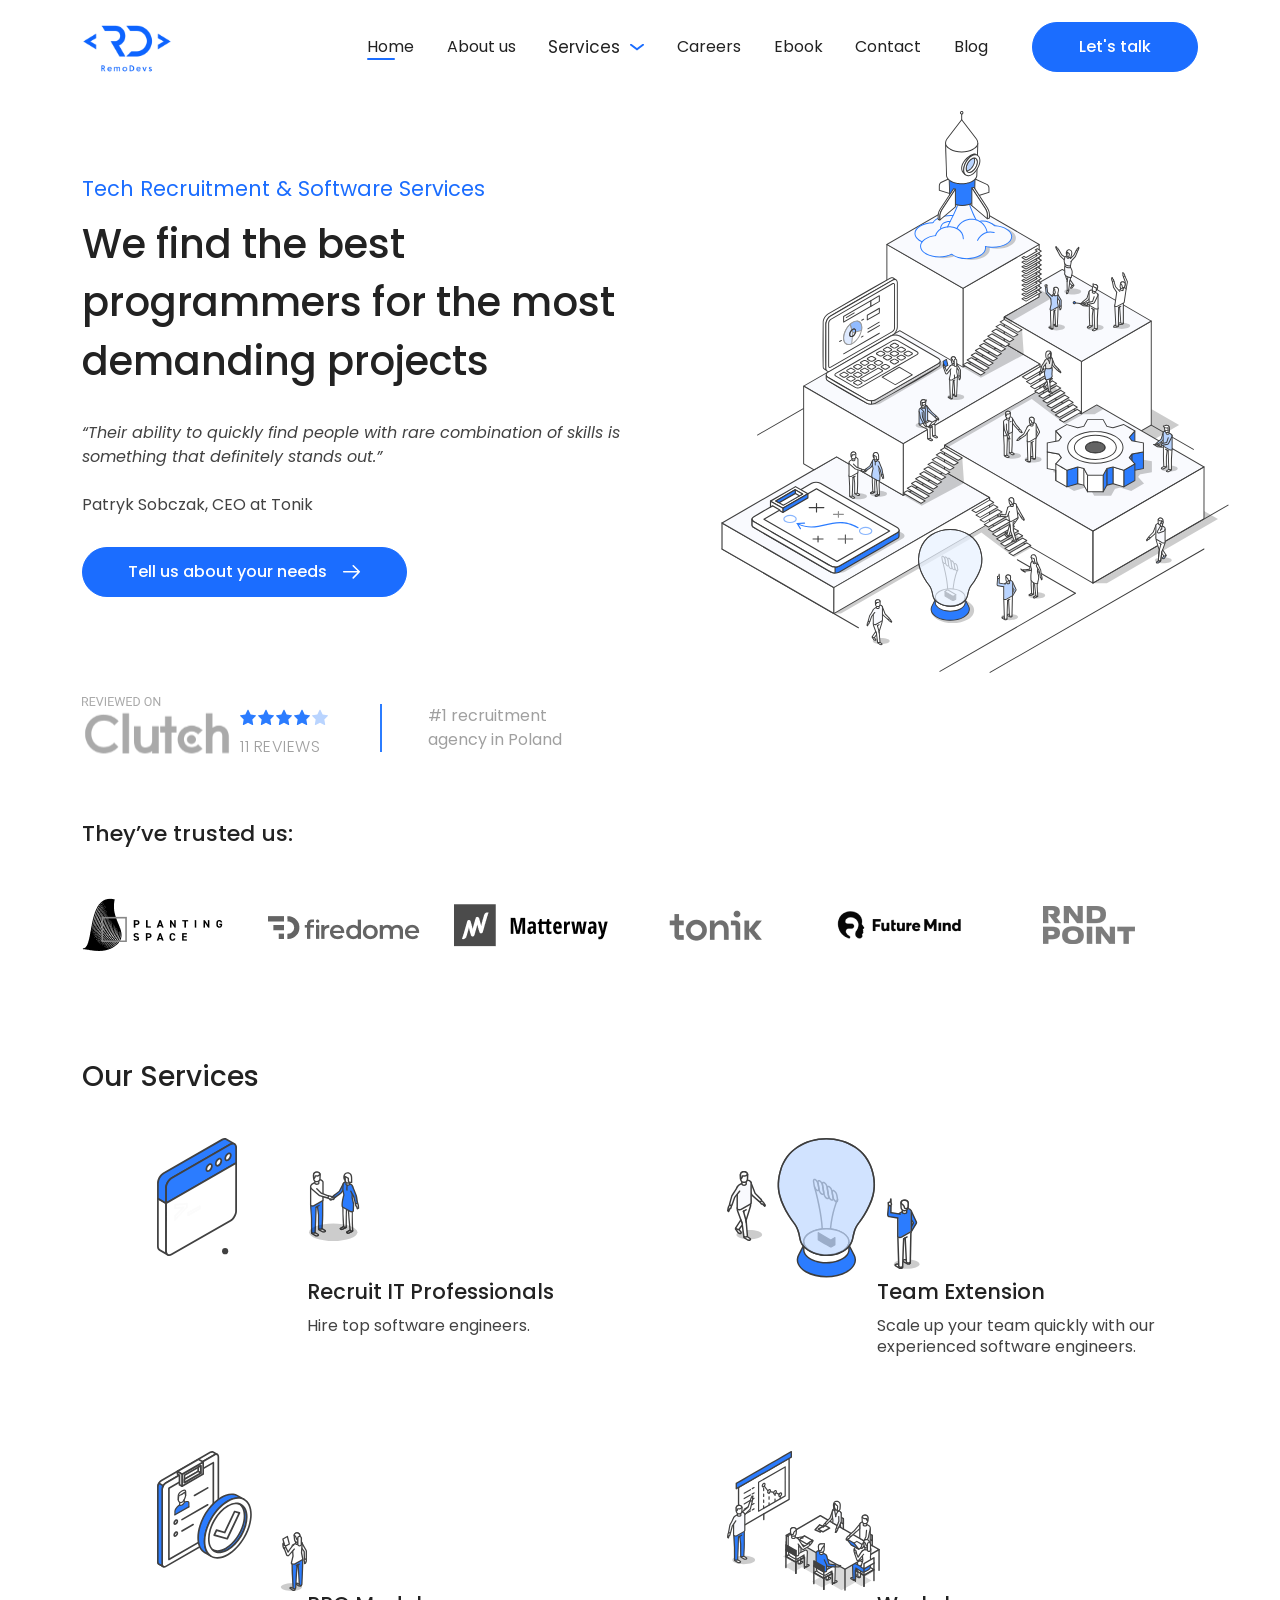
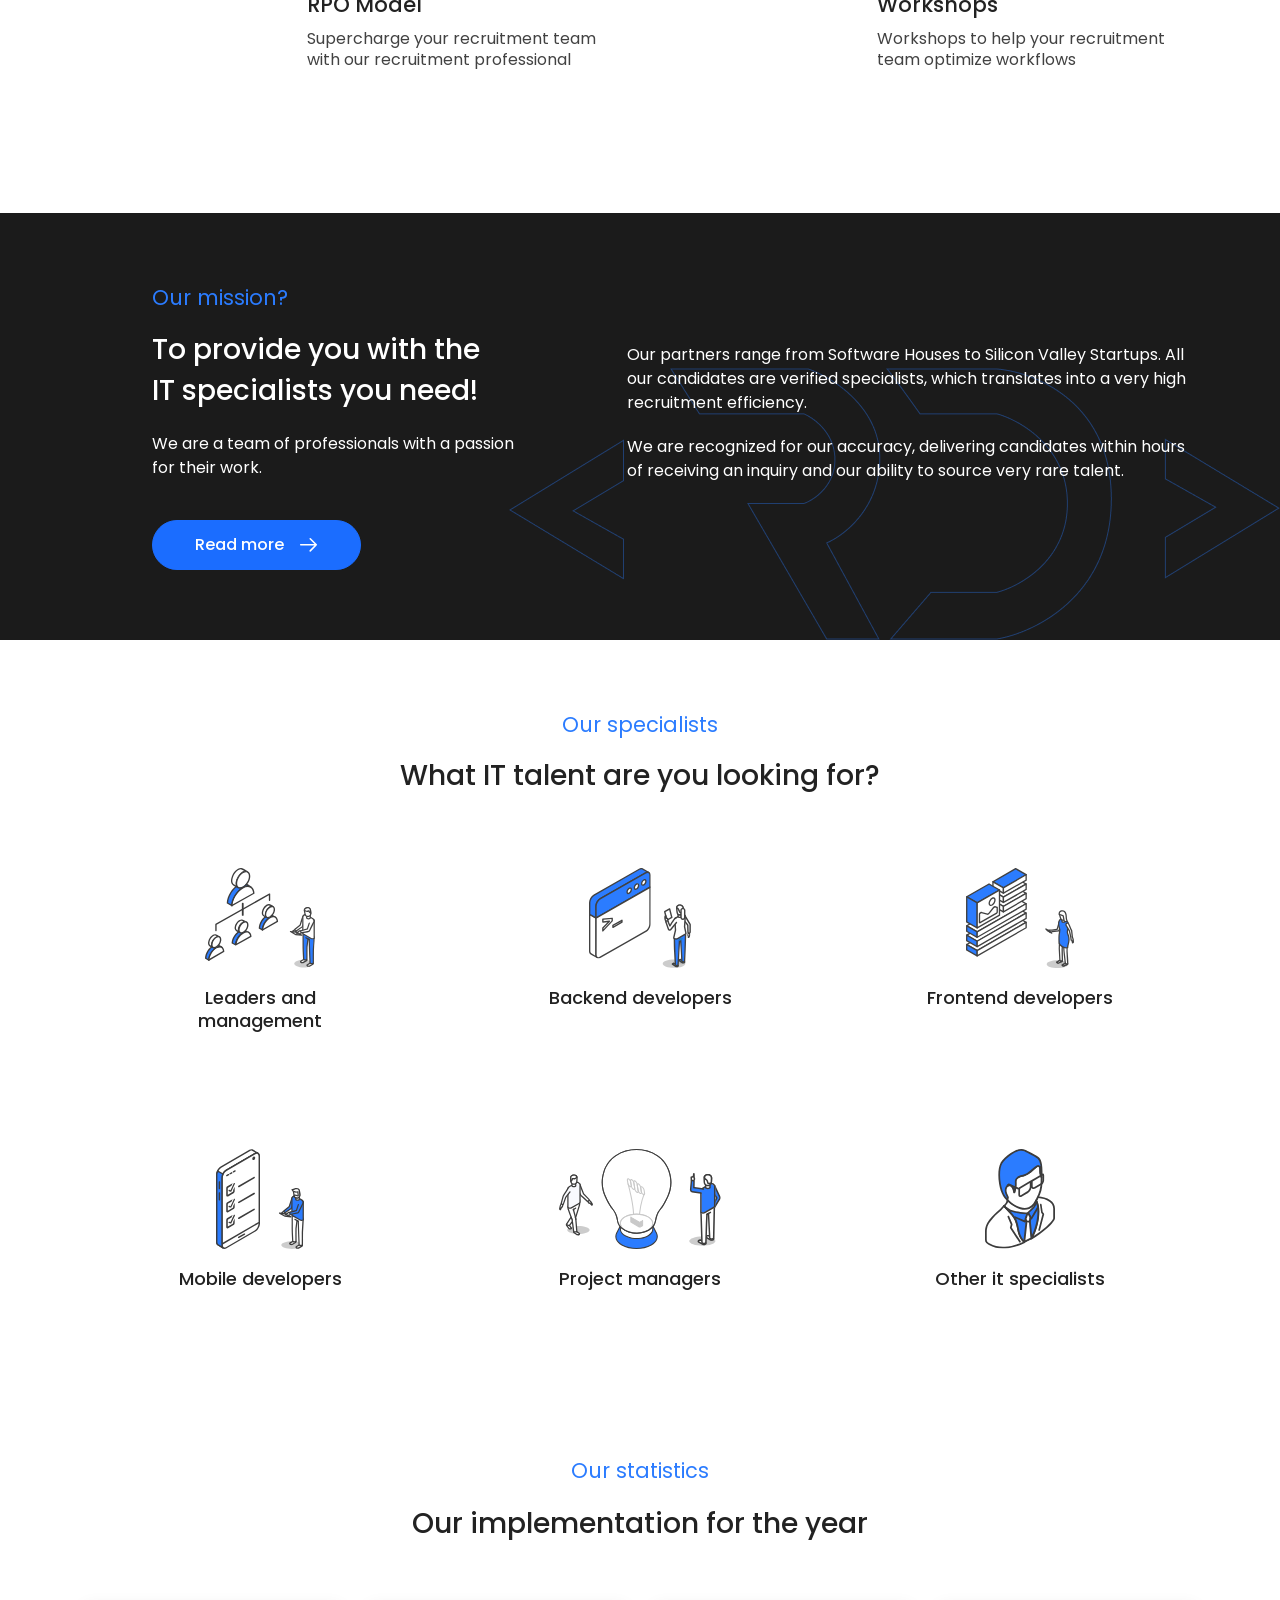
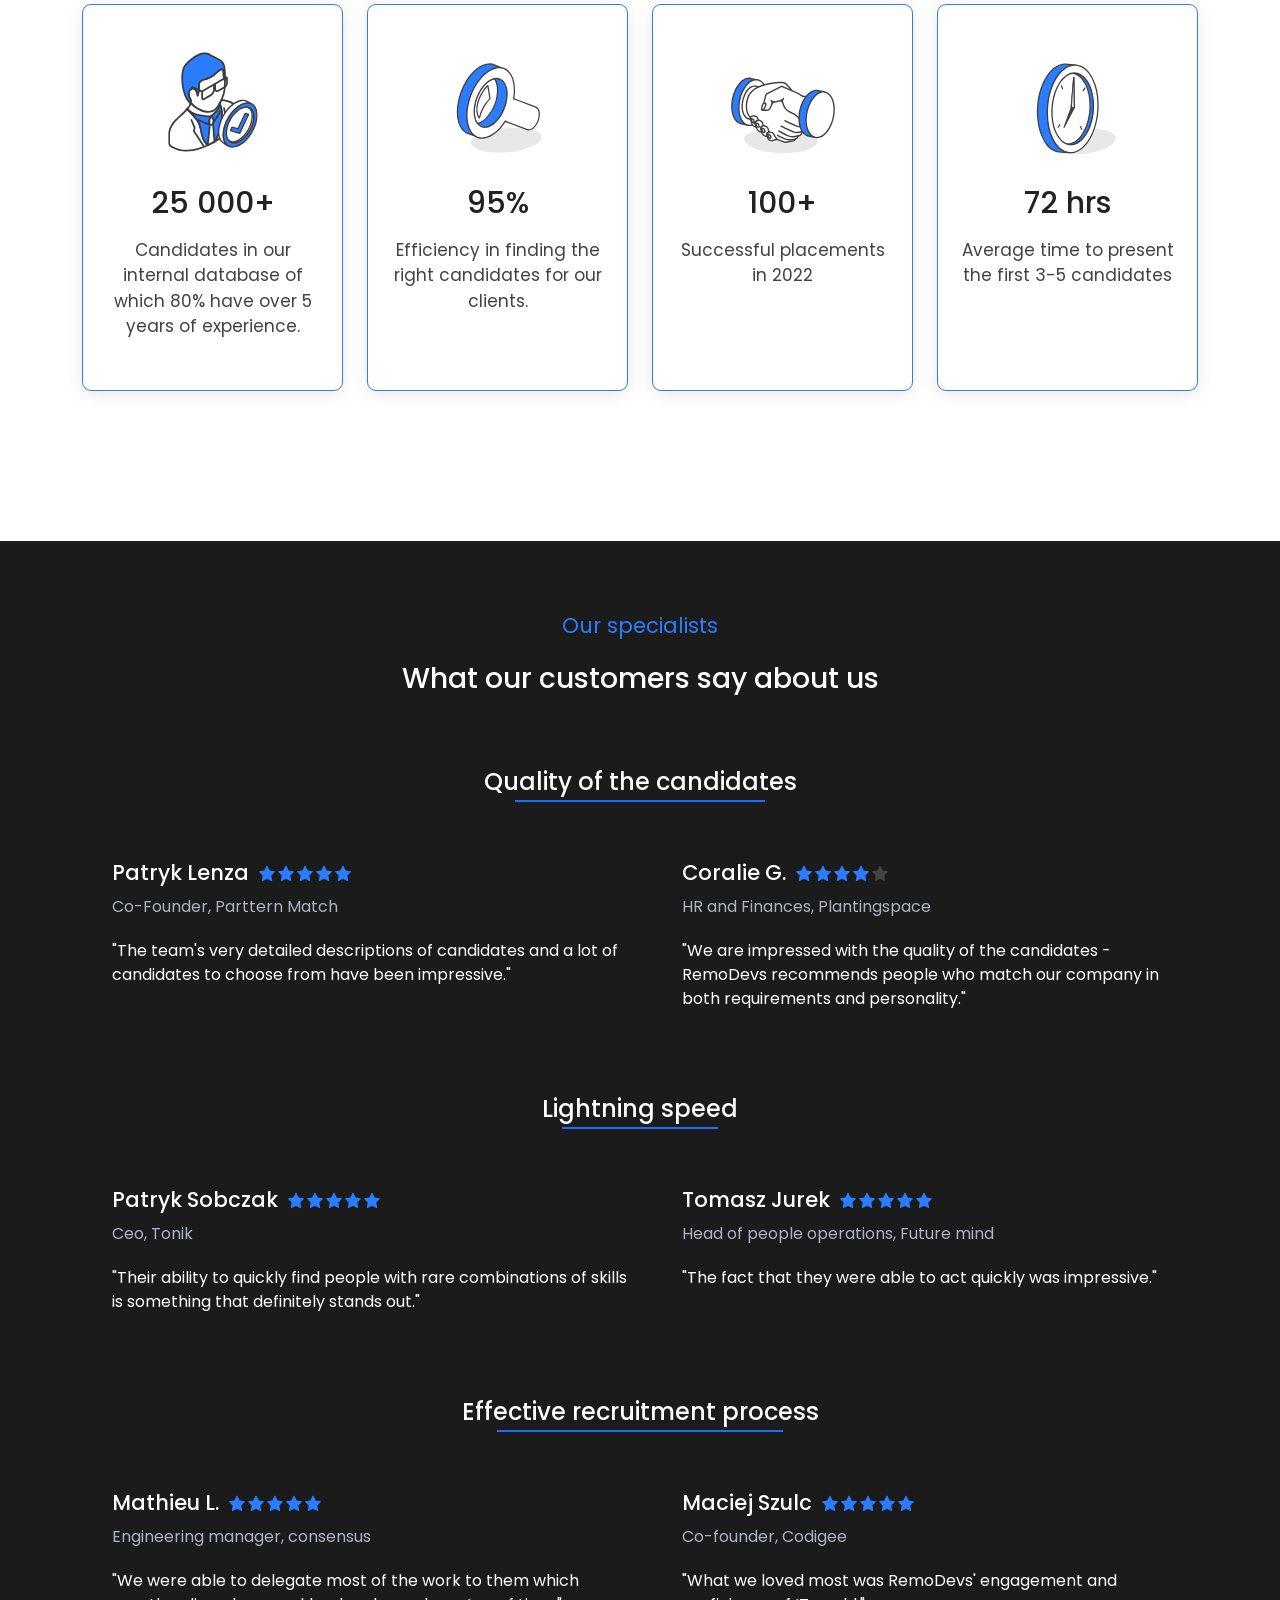
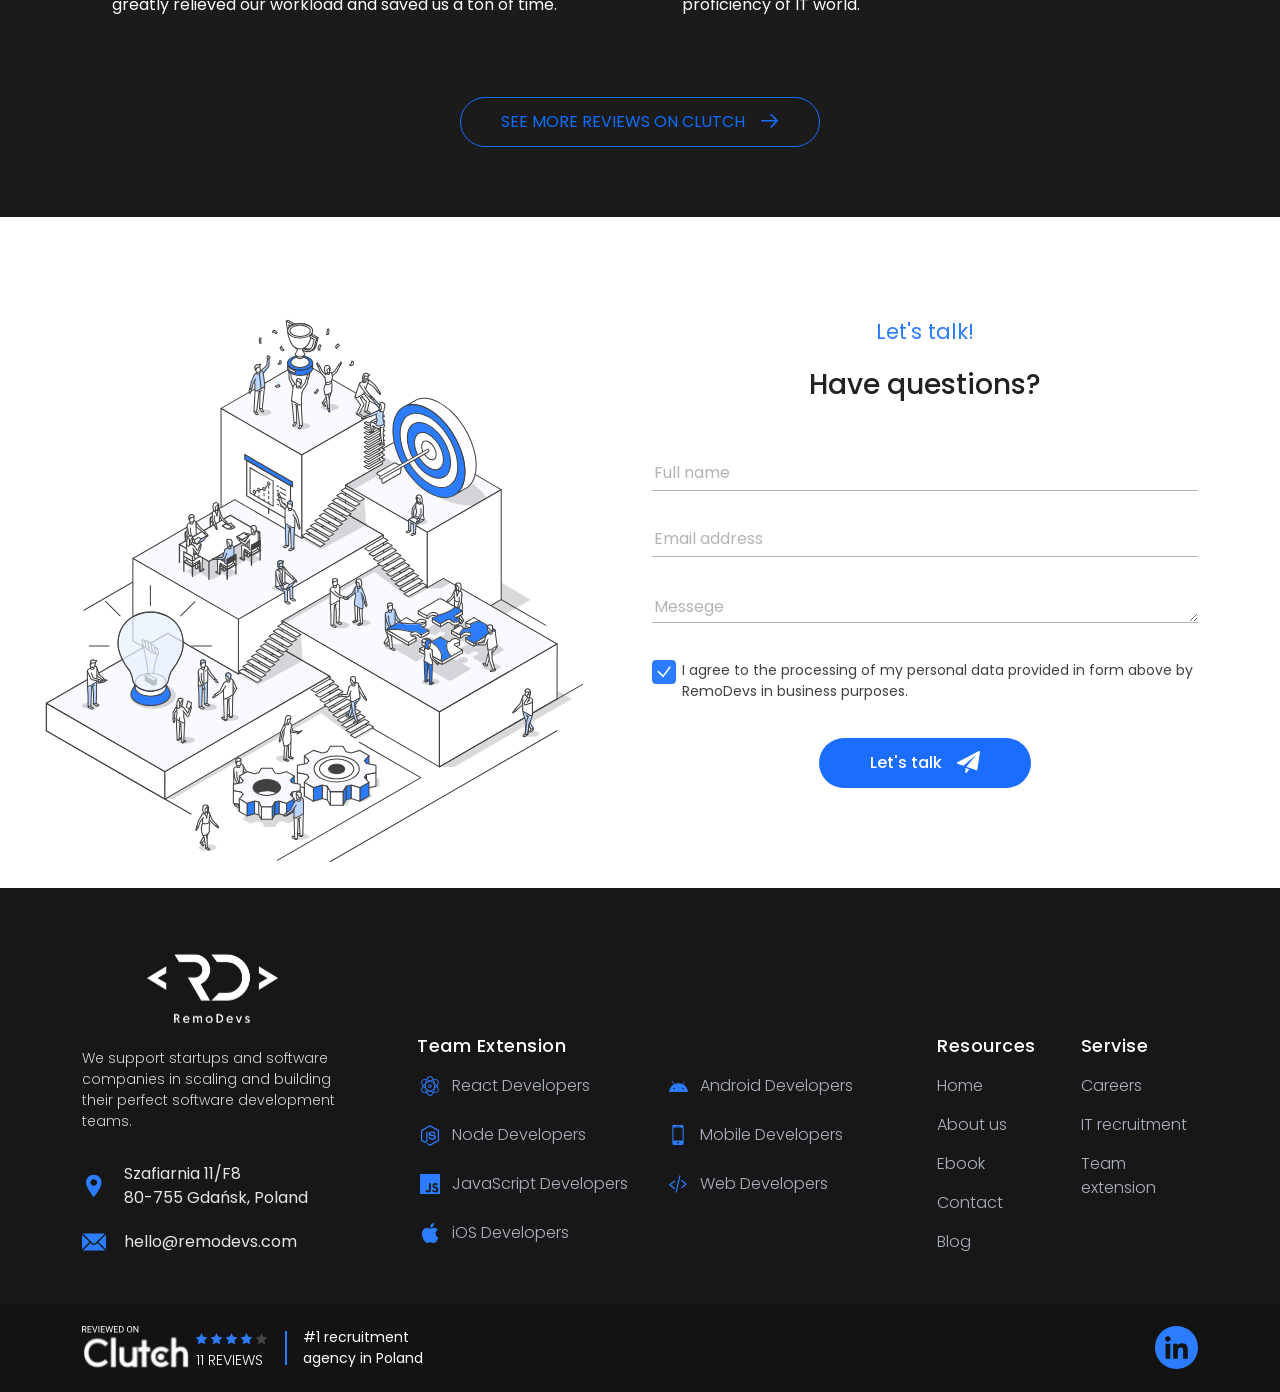
==== commit 172ce018: "Add files via upload" ====
--- a/index.html
+++ b/index.html
@@ -65,14 +65,14 @@
                         <div class="welcomesect__text">
                             <p class="subtitle">Tech Recruitment & Software Services</p>
                             <h1>
-                                Tech recruitment services<br> for startups and scale-ups
+                                We find the best programmers for the most demanding projects
                             </h1>
                             <div class="descr">
                                 <p>
-                                    We help companies to find, attract and hire the best software engineers.
+                                    <i>“Their ability to quickly find people with rare combination of skills is something that definitely stands out.”</i> <br> <br> Patryk Sobczak, CEO at Tonik
                                 </p>
                             </div>
-                            <a class="blue-btn" href="#">Let's talk <img src="img/btn-arrow.svg" alt="arrow"></a>
+                            <a class="blue-btn" href="#">Tell us about your needs  <img src="img/btn-arrow.svg" alt="arrow"></a>
                             <div class="welcomesect__imgwrapper mob">
                                 <img src="img/illustration1.svg" alt="img">
                             </div>
--- a/css/style.css
+++ b/css/style.css
@@ -1 +1 @@
-@import url("https://fonts.googleapis.com/css2?family=Poppins:wght@100;200;300;400;500;600;700;800;900&display=swap");body{font-family:"Poppins",sans-serif;color:#424242}@media (min-width:1450.8px){.container{max-width:1420px}}.main{padding-top:93px}.blue-btn{font-weight:500;font-size:18px;line-height:27px;color:#fff;background:#1B6DFF;border-radius:30px;text-decoration:none;display:-webkit-inline-box;display:-ms-inline-flexbox;display:inline-flex;-webkit-box-align:center;-ms-flex-align:center;align-items:center;-webkit-box-pack:center;-ms-flex-pack:center;justify-content:center;min-height:58px;padding:3px 55px;-webkit-transition:0.3s;transition:0.3s;border:1px solid #1B6DFF}.blue-btn:hover{color:#fff;-webkit-box-shadow:0px 2px 10px #1b6dff;box-shadow:0px 2px 10px #1b6dff}.blue-btn:hover img,.blue-btn:hover svg{-webkit-transform:translateX(5px);transform:translateX(5px)}.blue-btn img,.blue-btn svg{margin-left:15px;-webkit-transition:0.3s;transition:0.3s}.blue-btn svg path{-webkit-transition:0.3s;transition:0.3s}.blue-btn.border-hover:hover{-webkit-box-shadow:none;box-shadow:none;background:transparent;color:#1B6DFF}.blue-btn.border-hover:hover svg path{stroke:#1B6DFF}.blue-btn.white{background:transparent;border:1px solid #1B6DFF;color:#1B6DFF}.blue-btn.white svg path{-webkit-transition:0.3s;transition:0.3s}.blue-btn.white:hover{-webkit-box-shadow:none;box-shadow:none;color:#fff;background:#1B6DFF}.blue-btn.white:hover svg path{stroke:#fff}.blacksection{background:#1B1B1B}.subtitle{font-size:23px;line-height:147%;color:#2B7CFF}h3{font-weight:500;font-size:36px;line-height:147%;color:#222222}.formsection.black .formsection__form .formbtn{border:1px solid #1B6DFF}.formsection.black .formsection__form .formbtn:hover{background:transparent;-webkit-box-shadow:none;box-shadow:none;color:#1B6DFF}.formsection.black .formsection__form .formbtn:hover svg path{fill:#1B6DFF}:root{scroll-behavior:inherit}header.header{height:93px;display:-webkit-box;display:-ms-flexbox;display:flex;-webkit-box-align:center;-ms-flex-align:center;align-items:center;position:fixed;background:#fff;width:100%;left:0;top:0;z-index:11}header.header .header__logo img{max-height:78px}header.header .header__nav{padding-right:20px}header.header .header__nav>ul{list-style-type:none;padding:0;margin:0;display:-webkit-box;display:-ms-flexbox;display:flex;-webkit-box-align:center;-ms-flex-align:center;align-items:center;-webkit-box-pack:justify;-ms-flex-pack:justify;justify-content:space-between}header.header .header__nav>ul>li:not(.submenu)>a{text-decoration:none;position:relative;color:#222222;font-size:17px;line-height:26px}header.header .header__nav>ul>li:not(.submenu)>a:after{content:"";display:inline-block;width:0;height:2px;background:#1B6DFF;-webkit-transition:0.3s;transition:0.3s;border-radius:5px;position:absolute;left:0;bottom:-2px}header.header .header__nav>ul>li:not(.submenu)>a:hover:after{width:28px}header.header .header__nav>ul>li:not(.submenu).active a:after{width:28px}header.header .header__nav>ul>li:not(.submenu):hover a:before{-webkit-transform:rotate(180deg);transform:rotate(180deg)}header.header .header__nav>ul>li{position:relative;padding:8px 0}header.header .header__nav>ul>li.submenu>a{padding:8px 24px 8px 0;text-decoration:none;text-decoration:none;position:relative;color:#222222;font-size:17px;line-height:26px}header.header .header__nav>ul>li.submenu>a:before{content:"";display:inline-block;width:14px;height:7px;background:url("../img/menu-arrow.svg") no-repeat center/100%;position:absolute;right:0;top:17px;-webkit-transition:0.3s;transition:0.3s}header.header .header__nav>ul>li.submenu>a:hover+ul{opacity:1;visibility:visible;z-index:1;-webkit-transform:translateY(0);transform:translateY(0)}header.header .header__nav>ul>li.submenu ul{background:#fff;-webkit-box-shadow:0px 4px 24px rgba(0,0,0,0.09);box-shadow:0px 4px 24px rgba(0,0,0,0.09);border-radius:6px;list-style-type:none;padding:20px 0 26px;margin:0;position:absolute;top:100%;right:0;width:210px;opacity:0;-webkit-transition:0.5s;transition:0.5s;visibility:hidden;z-index:-1;-webkit-transform:translateY(-10px);transform:translateY(-10px)}header.header .header__nav>ul>li.submenu ul li{margin-bottom:15px}header.header .header__nav>ul>li.submenu ul li:last-child{margin-bottom:0}header.header .header__nav>ul>li.submenu ul li a{padding:5px 5px 5px 25px;display:block;font-size:17px;line-height:26px;color:#222;-webkit-transition:0.3s;transition:0.3s;position:relative;text-decoration:none}header.header .header__nav>ul>li.submenu ul li a:before{content:"";display:inline-block;left:0;top:0;height:100%;width:3px;background:transparent;position:absolute;-webkit-transition:0.3s;transition:0.3s}header.header .header__nav>ul>li.submenu ul li a:hover{color:#2B7CFF}header.header .header__nav>ul>li.submenu ul li a:hover:before{background:#2B7CFF}header.header .header__nav>ul>li.submenu ul li.active a{color:#2B7CFF}header.header .header__nav>ul>li.submenu ul li.active a:before{background:#2B7CFF}header.header .header__nav>ul>li.submenu ul:hover{opacity:1;visibility:visible;z-index:1;-webkit-transform:translateY(0);transform:translateY(0)}header.header .header__btn{text-decoration:none;font-weight:500;font-size:18px;line-height:27px;color:#fff;text-align:center;min-height:58px;max-width:195px;width:100%;display:-webkit-box;display:-ms-flexbox;display:flex;-webkit-box-align:center;-ms-flex-align:center;align-items:center;-webkit-box-pack:center;-ms-flex-pack:center;justify-content:center;border:1px solid #1B6DFF;border-radius:30px;-webkit-transition:0.5s;transition:0.5s;background:#1B6DFF}header.header .header__btn:hover{color:#1B6DFF;background:#fff}.burger{display:none}header.header.header__shadow{-webkit-box-shadow:0 0 10px rgba(27,109,255,0.1490196078);box-shadow:0 0 10px rgba(27,109,255,0.1490196078);background:#fff}header.header .header__nav .header__btn{display:none}header.header.header_back{background:#1B1B1B}header.header.header_back .header__nav>ul>li:not(.submenu)>a{color:#fff}header.header.header_back .header__nav>ul>li.submenu>a{color:#fff}header.header.header_back .header__nav>ul>li.submenu>a:before{background:url(../img/menu-arrow-white.svg) no-repeat center/100%}header.header.header_back .burger span{background:#fff}@media (max-width:1399.8px){header.header .header__btn{min-height:50px;font-size:16px}header.header .header__nav>ul>li.submenu ul li a,header.header .header__nav>ul>li:not(.submenu)>a{font-size:16px}}@media (max-width:1199.8px){header.header{height:70px}header.header .header__btn{min-height:42px}}@media (max-width:991.8px){header.header .col-xl-2,header.header .col-xl-7{display:none}header.header .container{position:relative}.burger{display:inline-block;border:none;background-color:transparent;outline:none;position:absolute;right:15px;top:25px;padding:0;width:24px;height:24px;overflow:hidden}.burger span{display:block;height:2px;background:#2B7CFF;margin:4px 0;border-radius:5px;-webkit-transition:0.5s;transition:0.5s;-webkit-transform-origin:0 0;transform-origin:0 0}.burger span:first-child{-webkit-transform:translateX(-50%);transform:translateX(-50%)}.burger span:nth-child(2){-webkit-transform:translateX(0);transform:translateX(0)}.burger span:nth-child(3){-webkit-transform:translateX(50%);transform:translateX(50%)}.burger.open span:first-child{-webkit-transform:translateX(4px) translateY(-2px) rotate(45deg);transform:translateX(4px) translateY(-2px) rotate(45deg)}.burger.open span:nth-child(2){-webkit-transform:translateX(100%);transform:translateX(100%)}.burger.open span:nth-child(3){-webkit-transform:translateX(2px) translateY(3px) rotate(-45deg);transform:translateX(2px) translateY(3px) rotate(-45deg)}header.header .col-xl-7.mobilemenu-wrapper{display:block;background:#fff;position:fixed;left:0;top:70px;width:100%;height:calc(100vh - 70px);overflow:scroll}header.header .header__nav{max-width:720px;margin:0 auto;padding:50px 15px 20px}header.header .header__nav>ul{display:block}header.header .header__nav>ul li{display:block;margin-bottom:0;margin-top:20px}header.header .header__nav>ul>li:not(.submenu)>a{font-size:20px}header.header .header__nav>ul>li.submenu>a{font-size:20px}header.header .header__nav>ul>li.submenu>a:before{top:19px}header.header .header__nav>ul>li.submenu>a+ul{opacity:1;visibility:visible;z-index:1;-webkit-transform:translateY(0);transform:translateY(0)}header.header .header__nav>ul>li.submenu>a+ul,header.header .header__nav>ul>li.submenu>a:hover+ul{display:none}header.header .header__nav>ul>li.submenu ul{position:relative;background:transparent;-webkit-box-shadow:none;box-shadow:none;padding:0}header.header .header__nav>ul>li.submenu ul li a{font-size:18px}header.header .header__nav>ul>li:hover a:before{-webkit-transform:rotate(0);transform:rotate(0)}header.header .header__nav .header__btn{display:-webkit-inline-box;display:-ms-inline-flexbox;display:inline-flex;margin-top:50px}header.header .col-xl-7.mobilemenu-wrapper{-webkit-transition:0.5s;transition:0.5s;-webkit-transform:translateX(100%);transform:translateX(100%)}header.header .col-xl-7.mobilemenu-wrapper.open{-webkit-transform:translateX(0);transform:translateX(0)}header.header .header__nav>ul>li.submenu ul{padding-top:10px}header.header .header__nav>ul>li.submenu ul li{margin-top:0}header.header .header__nav>ul>li.submenu>a+ul,header.header .header__nav>ul>li.submenu>a:hover+ul{width:100%;padding:0;margin:0;top:inherit;-webkit-transform:none;transform:none;right:inherit;-webkit-transition:none;transition:none;padding-top:15px}header.header.header_back .col-xl-7.mobilemenu-wrapper.open{background:#1B1B1B}header.header.header_back .header__nav>ul>li.submenu ul li a{color:#fff}}@media (max-width:575.8px){header.header .header__logo img{width:63px}.burger{top:15px}header.header .header__nav>ul li:first-child{margin-top:0}header.header .header__nav{padding-top:40px}header.header .header__nav>ul>li.submenu>a,header.header .header__nav>ul>li:not(.submenu)>a{font-size:19px;display:block;padding-top:0;padding-bottom:0}header.header .header__nav>ul>li.submenu ul li a{font-size:16px;display:block;padding-top:0;padding-bottom:0}header.header .header__nav>ul li{padding:0}header.header .header__nav>ul li{margin-top:25px}header.header .header__nav .header__btn{max-width:400px;width:100%}header.header .header__nav>ul>li.submenu>a:before{top:10px}}.welcomesect{overflow:hidden;position:relative}.welcomesect .welcomesect__imgwrapper{position:relative}.welcomesect .welcomesect__imgwrapper img{max-width:calc(100% + 200px)}.welcomesect .welcomesect__text{padding-top:120px}.welcomesect .welcomesect__text .subtitle{margin-bottom:10px;color:#1B6DFF;font-size:25px;line-height:150%}.welcomesect .welcomesect__text h1{margin-bottom:30px;font-weight:500;font-size:46px;line-height:147%;color:#222}.welcomesect .welcomesect__text .descr{max-width:620px;margin-bottom:55px}.welcomesect .welcomesect__text .descr p{font-size:19px;line-height:150%}.welcomesect .welcomesect__text .descr p:last-child{margin-bottom:0}.welcomesect .welcomesect__text .clutchbox{margin-top:110px;display:-webkit-box;display:-ms-flexbox;display:flex;max-width:480px;-webkit-box-align:center;-ms-flex-align:center;align-items:center}.welcomesect .welcomesect__text .clutchbox .clutchbox__left{width:100%;max-width:62%;-webkit-box-flex:0;-ms-flex:0 0 62%;flex:0 0 62%;display:-webkit-box;display:-ms-flexbox;display:flex;-webkit-box-align:end;-ms-flex-align:end;align-items:flex-end}.welcomesect .welcomesect__text .clutchbox .clutchbox__left img{max-width:150px}.welcomesect .welcomesect__text .clutchbox .clutchbox__left .ratingbox{padding-left:8px}.welcomesect .welcomesect__text .clutchbox .clutchbox__left .ratingbox .stars{display:-webkit-box;display:-ms-flexbox;display:flex;-webkit-box-align:center;-ms-flex-align:center;align-items:center;margin-bottom:10px}.welcomesect .welcomesect__text .clutchbox .clutchbox__left .ratingbox .stars img{width:16px;margin-right:2px}.welcomesect .welcomesect__text .clutchbox .clutchbox__left .ratingbox .stars img:last-child{margin-right:0}.welcomesect .welcomesect__text .clutchbox .clutchbox__left .ratingbox p{margin:0;text-transform:uppercase;color:#A0A0A0;font-weight:300;font-size:16px;line-height:150%;letter-spacing:0.5px}.welcomesect .welcomesect__text .clutchbox .clutchbox__right{width:100%;max-width:38%;-webkit-box-flex:0;-ms-flex:0 0 38%;flex:0 0 38%;position:relative;text-align:right}.welcomesect .welcomesect__text .clutchbox .clutchbox__right p{margin-bottom:0;font-weight:400;font-size:16px;line-height:150%;color:#A0A0A0;max-width:142px;display:inline-block}.welcomesect .welcomesect__text .clutchbox .clutchbox__right:after{content:"";display:inline-block;position:absolute;left:0;top:0;height:100%;width:2px;background:#2B7CFF}.welcomesect .welcomesect__text a{text-decoration:none}.trustedus{padding:30px 0 100px 0}.trustedus h4{margin-bottom:69px;font-weight:500;font-size:25px;line-height:132%;color:#222}.trustedus .trusted-slider img{-webkit-filter:grayscale(1);filter:grayscale(1);-webkit-transition:0.3s;transition:0.3s}.trustedus .trusted-slider img:hover{-webkit-filter:grayscale(0);filter:grayscale(0)}.outservices{padding:50px 0 80px 0}.outservices h3{font-weight:500;font-size:36px;line-height:147%;color:#222;margin-bottom:70px}.outservices .outservices__box{padding-left:75px}.outservices .outservices__box a{text-decoration:none}.outservices .outservices__box a:hover .descr img{opacity:1;z-index:1;visibility:visible;-webkit-transform:translateX(0);transform:translateX(0)}.outservices .outservices__box .outservices__img{height:180px;display:-webkit-box;display:-ms-flexbox;display:flex;-webkit-box-align:center;-ms-flex-align:center;align-items:center}.outservices .outservices__box .outservices__img img{max-width:100%;max-height:100%}.outservices .outservices__box .descr{padding-left:250px}.outservices .outservices__box .descr h6{margin-bottom:10px;font-weight:500;font-size:25px;line-height:132%;color:#222}.outservices .outservices__box .descr p{margin:0;font-size:19px;line-height:132%;color:#424242;margin-bottom:19px}.outservices .outservices__box .descr img{-webkit-transition:0.5s;transition:0.5s;opacity:0;z-index:-1;visibility:hidden;-webkit-transform:translateX(-15px);transform:translateX(-15px)}.outmission{padding:127px 0;position:relative}.outmission .container{position:relative;z-index:2}.outmission .outmission__leftsect{padding-left:70px}.outmission .outmission__leftsect .subtitle{margin-bottom:15px}.outmission .outmission__leftsect h3{font-weight:500;font-size:36px;line-height:147%;color:#fff;margin-bottom:25px}.outmission .outmission__leftsect .descr{max-width:404px;margin-bottom:52px}.outmission .outmission__leftsect .descr p{font-size:17px;line-height:150%;color:#fff}.outmission .outmission__leftsect .descr p:last-child{margin-bottom:0}.outmission .outmission__leftsect .blue-btn{padding:3px 42px}.outmission .outmission__rightsect{padding-left:70px;padding-top:60px;max-width:690px}.outmission .outmission__rightsect p{margin-bottom:20px;font-size:17px;line-height:150%;color:#fff}.outmission .outmission__rightsect p:last-child{margin-bottom:0}.outmission img.bg{position:absolute;bottom:0;right:0;z-index:1}.ourspecialists{padding:136px 0 100px}.ourspecialists .subtitle{margin-bottom:15px}.ourspecialists h3{margin-bottom:80px}.ourspecialists .ourspecialists__box{display:block;max-width:315px;width:100%;text-align:center;padding:20px;border-radius:9px;text-decoration:none;-webkit-transition:0.3s;transition:0.3s;border:1px solid transparent;margin-bottom:30px}.ourspecialists .ourspecialists__box:hover{border:1px solid #2B7CFF}.ourspecialists .ourspecialists__box:hover .descr img{opacity:1;-webkit-transform:translateX(0);transform:translateX(0)}.ourspecialists .ourspecialists__box .imgwrap{height:162px;margin-bottom:18px;display:-webkit-box;display:-ms-flexbox;display:flex;-webkit-box-align:center;-ms-flex-align:center;align-items:center;-webkit-box-pack:center;-ms-flex-pack:center;justify-content:center}.ourspecialists .ourspecialists__box .imgwrap img{max-width:100%;max-height:100%}.ourspecialists .ourspecialists__box .descr p{font-weight:500;font-size:24px;line-height:132%;color:#222;margin:0 0 20px 0}.ourspecialists .ourspecialists__box .descr img{-webkit-transition:0.3s;transition:0.3s;opacity:0;-webkit-transform:translateX(-15px);transform:translateX(-15px)}.formsection{padding:170px 0 156px}.formsection .formsection__form{max-width:580px}.formsection .formsection__form h3{margin-bottom:50px}.formsection .formsection__form .inputfield{position:relative;margin-bottom:50px}.formsection .formsection__form .inputfield input,.formsection .formsection__form .inputfield textarea{width:100%;height:40px;outline:none;border:none;border-bottom:1.5px solid #B4B4B4;font-size:19px;color:#222}.formsection .formsection__form .inputfield input::-webkit-input-placeholder,.formsection .formsection__form .inputfield textarea::-webkit-input-placeholder{color:#B4B4B4}.formsection .formsection__form .inputfield input::-moz-placeholder,.formsection .formsection__form .inputfield textarea::-moz-placeholder{color:#B4B4B4}.formsection .formsection__form .inputfield input:-ms-input-placeholder,.formsection .formsection__form .inputfield textarea:-ms-input-placeholder{color:#B4B4B4}.formsection .formsection__form .inputfield input::-ms-input-placeholder,.formsection .formsection__form .inputfield textarea::-ms-input-placeholder{color:#B4B4B4}.formsection .formsection__form .inputfield input::placeholder,.formsection .formsection__form .inputfield textarea::placeholder{color:#B4B4B4}.formsection .formsection__form .inputfield textarea{padding-top:8px}.formsection .formsection__form .checkfield{margin-bottom:65px}.formsection .formsection__form .checkfield input{display:none}.formsection .formsection__form .checkfield input:checked+span:after{background-image:url("../img/check-icon.svg");background-repeat:no-repeat;background-position:center;background-size:16px}.formsection .formsection__form .checkfield label{position:relative;padding-left:44px;margin:0;font-weight:400;font-size:15px;line-height:150%;color:#414141;cursor:pointer}.formsection .formsection__form .checkfield label span:after{content:"";display:inline-block;width:24px;height:24px;background-color:#2B7CFF;border-radius:4px;position:absolute;left:0;top:0;cursor:pointer}.formsection .formsection__form .formbtn{border:none;padding:3px 51px}.formsection .formsection__leftpic{position:relative;width:100%;height:100%}.formsection .formsection__leftpic img{position:absolute;right:70px;top:0;width:100%}.ourstatistics{padding:0 0 206px}.ourstatistics h3{margin-bottom:60px}.ourstatistics__box{display:block;text-decoration:none;max-width:340px;height:387px;padding:45px 20px 0;background:#FFFFFF;border:1px solid #2B7CFF;-webkit-box-shadow:0px 3.5px 18px rgba(0,0,0,0.09);box-shadow:0px 3.5px 18px rgba(0,0,0,0.09);border-radius:9px;text-align:center}.ourstatistics__box .imgwrap{margin-bottom:40px;text-align:center}.ourstatistics__box .imgwrap img{max-width:140px;background-size:cover}.ourstatistics__box .descr h3{font-weight:500;font-size:30px;line-height:130%;margin-bottom:15px;color:#222222}.ourstatistics__box .descr p{font-size:17px;line-height:150%;color:#424242}.testimonials{padding:120px 0}.testimonials h3{color:#fff;margin-bottom:65px}.testimonials .testimonials__box{margin-bottom:155px}.testimonials .testimonials__box h4{font-weight:500;font-size:30px;line-height:147%;color:#fff;margin-bottom:105px}.testimonials .testimonials__box h4 span{position:relative;display:inline-block}.testimonials .testimonials__box h4 span:after{content:"";position:absolute;left:0;right:0;margin:0 auto;display:block;width:80%;height:2px;background:#1B6DFF;bottom:-3px}.testimonials .testimonial__box{max-width:660px;padding-left:30px}.testimonials .testimonial__box .testimonial__boxtitle{display:-webkit-box;display:-ms-flexbox;display:flex;-webkit-box-align:center;-ms-flex-align:center;align-items:center;margin-bottom:8px}.testimonials .testimonial__box .testimonial__boxtitle .title{margin:0;font-weight:500;font-size:24px;line-height:132%;color:#fff}.testimonials .testimonial__box .testimonial__boxtitle .stars{padding-left:10px;display:-webkit-box;display:-ms-flexbox;display:flex;-webkit-box-align:center;-ms-flex-align:center;align-items:center}.testimonials .testimonial__box .testimonial__boxtitle .stars img{width:16px;margin-right:3px}.testimonials .testimonial__box .testimonial__boxtitle .stars img:last-child{margin-right:0}.testimonials .testimonial__box .proff{margin-bottom:20px;color:#ADB2C0;font-weight:400;font-size:17px;line-height:150%}.testimonials .testimonial__box .descr p{font-size:23px;line-height:150%;color:#fff}.testimonials .testimonial__box .descr p:last-child{margin-bottom:0}.testimonials .testimonialsbtn{text-align:center}.testimonials .testimonialsbtn a{text-decoration:none;display:-webkit-inline-box;display:-ms-inline-flexbox;display:inline-flex;-webkit-box-align:center;-ms-flex-align:center;align-items:center;min-height:58px;border:1px solid #1B6DFF;border-radius:30px;padding:3px 58px;-webkit-transition:0.3s;transition:0.3s}.testimonials .testimonialsbtn a svg{margin-left:15px;margin-top:-3px;-webkit-transition:0.3s;transition:0.3s}.testimonials .testimonialsbtn a svg path{-webkit-transition:0.3s;transition:0.3s}.testimonials .testimonialsbtn a:hover{color:#fff;background:#1B6DFF}.testimonials .testimonialsbtn a:hover svg{-webkit-transform:translateX(5px);transform:translateX(5px)}.testimonials .testimonialsbtn a:hover svg path{stroke:#fff}.ourspecialists .ourspecialists__box{margin:0 auto 30px}.outmissionbtnmob,.welcomesect__imgwrapper.mob{display:none}.trustedus .trusted-slider img{max-width:100%}.trustedus.notsl{padding-bottom:30px}.trustedus__wrapp{display:-webkit-box;display:-ms-flexbox;display:flex;-ms-flex-wrap:wrap;flex-wrap:wrap}.trustedus__wrapp .trustedus__col{width:100%;max-width:20%;-webkit-box-flex:0;-ms-flex:0 0 20%;flex:0 0 20%;margin-bottom:70px;text-align:center;padding-left:10px;padding-right:10px}.trustedus__wrapp .trustedus__col img{-webkit-filter:grayscale(1);filter:grayscale(1);-webkit-transition:0.3s;transition:0.3s;max-width:100%;cursor:pointer}.trustedus__wrapp .trustedus__col img:hover{-webkit-filter:grayscale(0);filter:grayscale(0)}@media (max-width:1399.8px){.ourstatistics__box .imgwrap{margin-bottom:30px}.ourstatistics__box .imgwrap img{max-width:110px}.ourstatistics{padding:0 0 150px}.welcomesect .welcomesect__text .descr{margin-bottom:30px}.blue-btn{font-size:16px;min-height:50px;padding:3px 45px}.welcomesect .welcomesect__imgwrapper img{max-width:calc(100% + 100px)}.welcomesect .welcomesect__text{padding-top:80px}.welcomesect .welcomesect__text .clutchbox{margin-top:100px}.trustedus h4{margin-bottom:50px}.outservices{padding:40px 0 50px 0}.outservices .outservices__box .outservices__img{height:140px}.outservices .outservices__box .descr{padding-left:150px}.outmission .outmission__leftsect h3{margin-bottom:20px}.outmission .outmission__leftsect .descr{margin-bottom:40px}.ourspecialists .ourspecialists__box{max-width:260px}.ourspecialists .ourspecialists__box .imgwrap{height:100px}.testimonials .testimonials__box h4{margin-bottom:60px}.testimonials .testimonials__box{margin-bottom:80px}.testimonials .testimonialsbtn a{min-height:50px;font-size:16px;padding:3px 40px}.formsection{padding:100px 0}.formsection .formsection__leftpic img{right:40px}.formsection .formsection__form .inputfield{margin-bottom:30px}.formsection .formsection__form .inputfield input,.formsection .formsection__form .inputfield textarea{font-size:16px;height:36px}.formsection .formsection__form .checkfield label{font-size:14px;padding-left:30px}.formsection .formsection__form .checkfield label:after{width:20px;height:20px}.formsection .formsection__form .checkfield input:checked+span:after{background-size:14px}.formsection .formsection__form .checkfield{margin-bottom:35px}.ourspecialists,.outmission,.testimonials{padding:70px 0}.trustedus{padding:60px 0}.outservices h3{margin-bottom:40px}.ourspecialists h3{margin-bottom:50px}.welcomesect .welcomesect__text h1{font-size:40px}.outmission .outmission__leftsect h3,.outservices h3,h3{font-size:28px}.testimonials .testimonials__box h4{font-size:24px}.trustedus h4{font-size:22px}.outservices .outservices__box .descr h6,.subtitle,.testimonials .testimonial__box .testimonial__boxtitle .title,.welcomesect .welcomesect__text .subtitle{font-size:21px}.ourspecialists .ourspecialists__box .descr p{font-size:18px}.outmission .outmission__leftsect .descr p,.outmission .outmission__rightsect p,.outservices .outservices__box .descr p,.testimonials .testimonial__box .descr p,.testimonials .testimonial__box .proff,.welcomesect .welcomesect__text .descr p{font-size:16px}}.welcomesect .welcomesect__text .clutchbox .clutchbox__right p{text-align:left}@media (max-width:1199.8px){.ourstatistics__box{margin:0 auto 25px}.ourstatistics{padding:0px 0 70px}.welcomesect .welcomesect__text h1{font-size:32px;margin-bottom:20px}.welcomesect .welcomesect__text h1 br{display:none}.welcomesect .welcomesect__imgwrapper img{max-width:calc(100% + 50px)}.welcomesect .welcomesect__text .clutchbox{margin-top:50px}.welcomesect .welcomesect__text .descr{margin-bottom:20px}.welcomesect .welcomesect__text .clutchbox .clutchbox__left img{max-width:120px}.welcomesect .welcomesect__text .clutchbox .clutchbox__left .ratingbox .stars{margin-bottom:5px}.welcomesect .welcomesect__text .clutchbox .clutchbox__left .ratingbox p,.welcomesect .welcomesect__text .clutchbox .clutchbox__right p{font-size:14px}.welcomesect .welcomesect__text .clutchbox .clutchbox__right p{min-width:initial}.welcomesect .welcomesect__text .clutchbox{max-width:400px}.welcomesect .welcomesect__text{padding-top:60px}.outservices .outservices__box{padding-left:35px}h3 br{display:none}.testimonials .testimonials__box h4{font-size:20px}.main{padding-top:70px}.outmission .outmission__leftsect h3,.outservices h3,h3{font-size:24px}.outservices .outservices__box .descr h6,.subtitle,.testimonials .testimonial__box .testimonial__boxtitle .title,.welcomesect .welcomesect__text .subtitle{font-size:18px}}@media (max-width:991.8px){.welcomesect .welcomesect__text{padding-top:40px}.welcomesect .welcomesect__text h1{font-size:38px}.welcomesect .welcomesect__text .descr{margin-bottom:40px}.welcomesect .welcomesect__imgwrapper img{max-width:100%}.outservices .outservices__box .descr{padding-left:0;padding-top:15px}.outservices .outservices__box{padding-left:0}.outservices .outservices__box .descr img{display:none}.outservices .outservices__box{text-align:center}.outservices .outservices__box .outservices__img img{display:block;margin:0 auto}.outmission .outmission__leftsect{padding-left:0}.outmission .outmission__rightsect{padding-left:0}.ourspecialists .ourspecialists__box .descr img{display:none}.testimonials .testimonials__box{margin-bottom:50px}.testimonials .testimonials__box h4{margin-bottom:40px}.formsection .formsection__leftpic img{position:relative}.formsection .row .col-lg-6:first-child{-webkit-box-ordinal-group:3;-ms-flex-order:2;order:2}.formsection .row .col-lg-6:nth-child(2){-webkit-box-ordinal-group:2;-ms-flex-order:1;order:1}.formsection{padding:70px 0}.formsection .formsection__form{max-width:100%}.formsection .formsection__leftpic{display:none}.outmission__leftsect .blue-btn{display:none}.outmissionbtnmob{display:-webkit-inline-box;display:-ms-inline-flexbox;display:inline-flex}.outmission .outmission__leftsect h3,.outservices h3,.trustedus h4,h3{font-size:28px}.trustedus__wrapp .trustedus__col{max-width:25%;-webkit-box-flex:0;-ms-flex:0 0 25%;flex:0 0 25%}}@media (max-width:767.8px){.outservices .outservices__box .outservices__img{height:120px}.testimonials .testimonial__box .testimonial__boxtitle{margin-bottom:0}.testimonials .testimonial__box{margin-bottom:50px}.testimonials .testimonial__box .proff{margin-bottom:10px}.testimonials .testimonials__box{margin-bottom:0}.ourspecialists,.outservices,.trustedus{padding-bottom:40px}.trustedus__wrapp .trustedus__col{max-width:33.333%;-webkit-box-flex:0;-ms-flex:0 0 33.333%;flex:0 0 33.333%}}@media (max-width:575.8px){.ourstatistics{padding-bottom:30px}.ourstatistics h3{margin-bottom:30px}.ourstatistics__box{height:360px;padding:30px 20px 0}.main{padding-top:70px}.welcomesect .welcomesect__text .subtitle{font-size:15px}.welcomesect .welcomesect__text h1{font-size:23px;margin-bottom:17px}.welcomesect .welcomesect__text .descr{max-width:285px;margin-bottom:28px}.welcomesect .welcomesect__text .descr p{font-size:15px}.welcomesect__imgwrapper{display:none}.welcomesect__imgwrapper.mob{display:block}.blue-btn{font-size:14px;min-height:45px;padding:3px 37px}.welcomesect .welcomesect__imgwrapper img{max-width:calc(100% + 50px)}.welcomesect .welcomesect__text .clutchbox{margin-top:30px}.welcomesect .welcomesect__text .clutchbox .clutchbox__left img{max-width:100px}.welcomesect .welcomesect__text .clutchbox .clutchbox__left .ratingbox .stars img{width:11px}.welcomesect .welcomesect__text .clutchbox .clutchbox__left .ratingbox p,.welcomesect .welcomesect__text .clutchbox .clutchbox__right p{font-size:12px}.welcomesect .welcomesect__text .clutchbox .clutchbox__left{max-width:60%;-webkit-box-flex:0;-ms-flex:0 0 60%;flex:0 0 60%}.welcomesect .welcomesect__text .clutchbox .clutchbox__right{max-width:40%;-webkit-box-flex:0;-ms-flex:0 0 40%;flex:0 0 40%}.welcomesect .welcomesect__text .clutchbox{max-width:320px}.ourspecialists h3,.outservices .outservices__box{margin-bottom:30px}.outmission .outmission__leftsect .descr{margin-bottom:0}.outmission .outmission__rightsect{padding-top:20px}.outmission img.bg{max-width:100%}.ourspecialists .ourspecialists__box .descr p{font-size:16px}.ourspecialists .ourspecialists__box{margin:0 auto 20px;padding:10px}.ourspecialists .ourspecialists__box .descr p{margin-bottom:0}.ourspecialists .ourspecialists__box .imgwrap{height:80px}.testimonials h3{margin-bottom:45px}.testimonials .testimonial__box .testimonial__boxtitle .title{font-size:16px}.testimonials .testimonial__box .testimonial__boxtitle .stars img{width:12px;margin-right:1px}.testimonials .testimonial__box{padding-left:0}.testimonials .testimonialsbtn a{font-size:14px;padding:3px 20px;width:100%;max-width:400px;text-align:center;-webkit-box-pack:center;-ms-flex-pack:center;justify-content:center}.formsection .subtitle{margin-bottom:10px}.formsection .formsection__form h3{margin-bottom:30px}.formsection .formsection__form .inputfield input,.formsection .formsection__form .inputfield textarea{font-size:15px}.formsection,.ourspecialists,.outmission,.testimonials{padding:50px 0}.outservices,.trustedus{padding:50px 0 20px 0}.outservices h3,.trustedus h4{margin-bottom:21px}.outmission .outmission__leftsect h3,.outservices h3,.trustedus h4,h3{font-size:20px}.testimonials .testimonials__box h4{font-size:18px}.outmission .outmission__leftsect .descr p,.outmission .outmission__rightsect p,.outservices .outservices__box .descr p,.subtitle,.testimonials .testimonial__box .descr p,.testimonials .testimonial__box .proff,.welcomesect .welcomesect__text .descr p{font-size:15px}.trustedus__wrapp .trustedus__col{margin-bottom:40px}}@media (max-width:360.8px){.trustedus__wrapp .trustedus__col{max-width:50%;-webkit-box-flex:0;-ms-flex:0 0 50%;flex:0 0 50%}}.outservices .outservices__box{margin-bottom:50px}.welcscreen-black{background:#1B1B1B;padding:82px 0 88px;position:relative}.welcscreen-black h1{margin-bottom:30px;font-weight:500;font-size:55px;line-height:147%;color:#1B6DFF}.welcscreen-black .descr{max-width:710px}.welcscreen-black .descr p{font-size:25px;line-height:150%;color:#fff}.welcscreen-black .absbg{position:absolute;right:0;bottom:0}.abusmission{padding:100px 0 130px}.abusmission h3{margin-bottom:30px}.abusmission .abusmission__box{display:-webkit-box;display:-ms-flexbox;display:flex;margin-top:85px}.abusmission .abusmission__box .abusmission__box-img{width:100%;max-width:190px;-webkit-box-flex:0;-ms-flex:0 0 190px;flex:0 0 190px;text-align:right;padding-right:25px}.abusmission .abusmission__box .abusmission__box-img img{max-width:100%;max-height:100%}.abusmission .abusmission__box .abusmission__box-descr{width:100%;max-width:calc(100% - 190px);-webkit-box-flex:0;-ms-flex:0 0 calc(100% - 190px);flex:0 0 calc(100% - 190px);padding-right:40px;padding-top:23px}.abusmission .abusmission__box .abusmission__box-descr h6{margin-bottom:17px;font-weight:500;font-size:30px;line-height:132%;color:#222}.abusmission .abusmission__box .abusmission__box-descr p{font-size:17px;line-height:150%;margin:0}.whyus{padding:100px 0 160px}.whyus h3{margin-bottom:50px}.whyus .picwrapp{text-align:center}.whyus .textwrapp{max-width:590px}.whyus .textwrapp p{font-size:17px;line-height:150%;color:#000}.whyus .textwrapp p:last-child{margin-bottom:0}.formsection.black{background:#1B1B1B}.formsection.black h3{color:#fff}.formsection.black .inputfield input,.formsection.black .inputfield textarea{background:transparent;color:#fff}.formsection.black .checkfield label{color:#fff}.welcscreen-black .descr p:last-child{margin-bottom:0}.whyus .picwrapp img{max-width:100%}@media (max-width:1399.8px){.welcscreen-black h1{margin-bottom:20px}.abusmission,.welcscreen-black{padding:70px 0}.abusmission .abusmission__box .abusmission__box-descr h6{font-size:24px;margin-bottom:10px}.abusmission .abusmission__box{margin-top:55px}.abusmission .abusmission__box .abusmission__box-img{max-width:120px;-webkit-box-flex:0;-ms-flex:0 0 120px;flex:0 0 120px}.abusmission .abusmission__box .abusmission__box-descr{max-width:calc(100% - 120px);-webkit-box-flex:0;-ms-flex:0 0 calc(100% - 120px);flex:0 0 calc(100% - 120px)}.whyus{padding:70px 0 80px}.welcscreen-black h1{font-size:40px}.welcscreen-black .descr p{font-size:21px}}@media (max-width:1199.8px){.welcscreen-black h1{font-size:32px}.welcscreen-black .descr{max-width:600px}.welcscreen-black .descr p{font-size:18px}.abusmission .abusmission__box .abusmission__box-descr h6{font-size:21px}.abusmission .abusmission__box .abusmission__box-descr p,.whyus .textwrapp p{font-size:16px}.whyus h3{margin-bottom:30px}.welcscreen-black .absbg{max-width:450px}}@media (max-width:991.8px){.welcscreen-black h1{font-size:38px}.welcscreen-black .container{position:relative;z-index:1}.welcscreen-black{padding-top:50px}.abusmission .abusmission__box{margin-top:40px}}@media (max-width:575.8px){.welcscreen-black{padding-top:30px;padding-bottom:40px}.welcscreen-black .absbg{max-width:300px}.abusmission .abusmission__box .abusmission__box-img{max-width:80px;-webkit-box-flex:0;-ms-flex:0 0 80px;flex:0 0 80px}.abusmission .abusmission__box .abusmission__box-descr{max-width:calc(100% - 80px);-webkit-box-flex:0;-ms-flex:0 0 calc(100% - 80px);flex:0 0 calc(100% - 80px);padding-top:0}.abusmission,.welcscreen-black,.whyus{padding:50px 0}.welcscreen-black h1{font-size:23px}.abusmission .abusmission__box .abusmission__box-descr h6{font-size:18px}.welcscreen-black .descr p{font-size:16px}.abusmission .abusmission__box .abusmission__box-descr p,.whyus .textwrapp p{font-size:15px}}.infosect{padding:100px 0 60px}.infosect h3{margin:0;max-width:555px}.infosect .infosect__descr{max-width:620px}.infosect .infosect__descr p{font-size:21px;line-height:150%}.infosect .infosect__descr p:last-child{margin-bottom:0}.abusmission.abusmission__serv{padding-bottom:240px}.lfit{background:#1B1B1B;padding:65px 0}.lfit h3{color:#fff;margin-bottom:40px}.lfit .lfit__left{position:relative;height:100%}.lfit .lfit__left img{position:absolute;top:50%;-webkit-transform:translateY(-50%);transform:translateY(-50%);right:0;left:0;margin:0 auto}.lfit .lfit__right{padding-left:14%}.whyus .textwrapp .blue-btn{margin-top:50px}.whyus.whyus_service{padding-top:213px}.lfit .lfit__left img{max-width:100%}.howitworks{padding:100px 0 173px}.howitworks h3{margin-bottom:100px}.howitworks .howitworkbox{display:-webkit-box;display:-ms-flexbox;display:flex;position:relative;margin-bottom:10px}.howitworks .howitworkbox:after{content:"";display:inline-block;width:14px;height:14px;background:url("../img/triagle-blue.svg") no-repeat top center/100% 100%;position:absolute;right:-6px;bottom:-5px}.howitworks .howitworkbox .howitworkbox__left{width:100%;max-width:36%;-webkit-box-flex:0;-ms-flex:0 0 36%;flex:0 0 36%;position:relative}.howitworks .howitworkbox .howitworkbox__left img{max-width:100%;position:relative;z-index:2}.howitworks .howitworkbox .howitworkbox__left span{font-weight:500;font-size:97px;line-height:147%;-webkit-text-stroke:1px #2B7CFF;color:transparent;position:absolute;right:0;top:0}.howitworks .howitworkbox .howitworkbox__right{width:100%;max-width:64%;-webkit-box-flex:0;-ms-flex:0 0 64%;flex:0 0 64%;padding-top:90px;position:relative;padding-right:30px;padding-bottom:60px;padding-left:20px}.howitworks .howitworkbox .howitworkbox__right .title{margin-bottom:15px;color:#222;font-weight:500;font-size:30px;line-height:132%}.howitworks .howitworkbox .howitworkbox__right .descr{margin-bottom:0;font-size:17px;line-height:150%}.howitworks .howitworkbox .howitworkbox__right:after{content:"";display:block;height:2px;width:100%;background:#2B7CFF;position:absolute;left:0;top:60px}.howitworks .howitworkbox .howitworkbox__right:before{content:"";display:block;width:2px;top:60px;height:calc(100% - 60px);background:#2B7CFF;position:absolute;right:0}.howitworks .col-xl-6.offset-xl-6 .howitworkbox{-webkit-box-orient:horizontal;-webkit-box-direction:reverse;-ms-flex-direction:row-reverse;flex-direction:row-reverse}.howitworks .col-xl-6.offset-xl-6 .howitworkbox:after{right:initial;left:-6px}.howitworks .col-xl-6.offset-xl-6 .howitworkbox .howitworkbox__left{text-align:right}.howitworks .col-xl-6.offset-xl-6 .howitworkbox .howitworkbox__left span{right:initial;left:0}.howitworks .col-xl-6.offset-xl-6 .howitworkbox .howitworkbox__right{padding-right:0;padding-left:30px;padding-right:5px}.howitworks .col-xl-6.offset-xl-6 .howitworkbox .howitworkbox__right:before{right:initial;left:0}.howitworks .row .col-xl-6:nth-child(4) .howitworkbox__left img{margin-right:-30px}.servtextpic{padding:115px 0 40px}.servtextpic h3{margin-bottom:70px}.servtextpic .servtextpic__left{padding-left:80px}.servtextpic .servtextpic__left p{max-width:575px;font-weight:400;font-size:21px;line-height:150%;color:#424242}.servtextpic .servtextpic__left p:last-child{margin-bottom:0}.servtextpic .servtextpic__right{text-align:center}.servpromodelwhyus{padding:100px 0 203px}.servpromodelwhyus h3{margin-bottom:130px}.servpromodelwhyus .servpromodelwhyus__box{text-align:center;max-width:340px;margin:0 auto}.servpromodelwhyus .servpromodelwhyus__box .picwrap{margin:0 auto 60px;width:180px;height:170px;display:-webkit-box;display:-ms-flexbox;display:flex;-webkit-box-align:center;-ms-flex-align:center;align-items:center;-webkit-box-pack:center;-ms-flex-pack:center;justify-content:center}.servpromodelwhyus .servpromodelwhyus__box .picwrap img{max-width:100%;max-height:100%}.servpromodelwhyus .servpromodelwhyus__box .descr p{font-weight:400;font-size:19px;line-height:132%;color:#222}.servpromodelwhyus .servpromodelwhyus__box .descr p:last-child{margin-bottom:0}.servpromodelwhyus .blue-btn.white{margin-top:75px;max-width:318px;width:100%}.outservices.servpage{padding:193px 0 100px}.servtextpic .servtextpic__right img{max-width:100%}.whyus.whyus_service.littpadd{padding-top:60px}@media (max-width:1399.8px){.infosect{padding:70px 0 60px}.abusmission.abusmission__serv{padding-bottom:170px}.whyus.whyus_service{padding-top:150px}.howitworks{padding:70px 0 150px 0}.howitworks .howitworkbox .howitworkbox__right{padding-bottom:30px}.howitworks .howitworkbox .howitworkbox__left span{font-size:67px;top:10px}.howitworks .howitworkbox .howitworkbox__left img{max-width:60%}.servtextpic{padding:70px 0 30px}.servtextpic .servtextpic__left p{font-size:18px}.servtextpic .servtextpic__right img{max-width:350px}.servtextpic h3{margin-bottom:40px}.servpromodelwhyus{padding:70px 0 150px}.servpromodelwhyus .blue-btn.white{max-width:260px}.outservices.servpage{padding:140px 0 60px}}@media (max-width:1199.8px){.howitworks .howitworkbox:after{width:14px;height:14px}.howitworks .howitworkbox .howitworkbox__left span{font-size:90px}}@media (max-width:991.8px){.infosect{padding-bottom:30px}.infosect h3{margin-bottom:20px}.lfit{padding:50px 0}.lfit .lfit__left img{position:relative;top:inherit;-webkit-transform:none;transform:none}.abusmission.abusmission__serv{padding-bottom:70px}.whyus.whyus_service{padding-top:70px}.whyus .textwrapp .blue-btn{margin-top:20px}.howitworks{padding-bottom:70px}.howitworks h3{margin-bottom:60px}.infosect .infosect__descr p{font-size:18px}.howitworks .howitworkbox .howitworkbox__right .title{font-size:21px}.howitworks .howitworkbox .howitworkbox__right .descr{font-size:16px}.servtextpic .servtextpic__left p{max-width:100%}.servtextpic .servtextpic__left{padding-left:0}.servtextpic h3{margin-bottom:20px}.servtextpic .servtextpic__left{margin-bottom:30px;text-align:center}.servpromodelwhyus{padding:50px 0 70px}.servpromodelwhyus .servpromodelwhyus__box .descr p{font-size:16px}.servpromodelwhyus .servpromodelwhyus__box .picwrap{width:130px;height:120px;margin-bottom:20px}.servpromodelwhyus h3{margin-bottom:60px}.servpromodelwhyus .blue-btn.white{max-width:216px;margin-top:50px}.outservices.servpage{padding:70px 0 60px}.trustedus__wrapp .trustedus__col{margin-bottom:30px}}@media (max-width:767.8px){.lfit .lfit__right{padding-left:0}.lfit h3{margin-bottom:20px}.howitworks .howitworkbox .howitworkbox__left img{max-width:100%}.howitworks .col-xl-6 .howitworkbox .howitworkbox__left span{z-index:3;color:#fff;font-size:50px;position:relative;top:0}.servpromodelwhyus .servpromodelwhyus__box{margin-bottom:40px}.servpromodelwhyus h3{margin-bottom:40px}.servpromodelwhyus .blue-btn.white{margin-top:20px}}@media (max-width:575.8px){.infosect{padding:50px 0 30px}.abusmission h3{margin-bottom:10px}.lfit .lfit__left img{max-width:300px;margin:0 auto 30px;display:block}.infosect .infosect__descr p{font-size:15px}.howitworks .howitworkbox{-ms-flex-wrap:wrap;flex-wrap:wrap}.howitworks .howitworkbox .howitworkbox__left,.howitworks .howitworkbox .howitworkbox__right{max-width:100%;-webkit-box-flex:0;-ms-flex:0 0 100%;flex:0 0 100%}.howitworks .col-xl-6.offset-xl-6 .howitworkbox .howitworkbox__left,.howitworks .howitworkbox .howitworkbox__left{text-align:center}.howitworks .col-xl-6 .howitworkbox .howitworkbox__left span{display:none}.howitworks .howitworkbox .howitworkbox__right:after,.howitworks .howitworkbox .howitworkbox__right:before,.howitworks .howitworkbox:after{display:none}.howitworks .howitworkbox .howitworkbox__left img{max-width:150px;max-height:100px;margin-bottom:15px}.howitworks .col-xl-6.offset-xl-6 .howitworkbox .howitworkbox__right,.howitworks .howitworkbox .howitworkbox__right{padding:0}.howitworks .howitworkbox{margin-bottom:20px}.howitworks h3{margin-bottom:40px}.howitworks{padding:50px 0}.howitworks .howitworkbox .howitworkbox__right .title{font-size:18px}.howitworks .howitworkbox .howitworkbox__right .descr{font-size:15px}.howitworks .row .col-xl-6:nth-child(4) .howitworkbox__left img{margin-right:0}.servtextpic{padding:20px 0}.servtextpic .servtextpic__left p{font-size:15px}.servtextpic .servtextpic__right img{max-width:250px}.servpromodelwhyus .servpromodelwhyus__box .descr p{font-size:15px}.servpromodelwhyus{padding:30px 0 40px}.outservices.servpage{padding-bottom:10px}.trustedus__wrapp .trustedus__col{margin-bottom:20px}.trustedus__wrapp .trustedus__col:last-child{margin-bottom:0}}.careerssect__form{padding:50px 0}.careerssect__form form{padding-bottom:50px;border-bottom:1px solid #B9D4FF}.careerssect__form form .topsect{display:-webkit-box;display:-ms-flexbox;display:flex;-ms-flex-wrap:wrap;flex-wrap:wrap;-webkit-box-pack:justify;-ms-flex-pack:justify;justify-content:space-between;-webkit-box-align:end;-ms-flex-align:end;align-items:flex-end;margin-bottom:50px}.careerssect__form form .formbtn{max-width:216px;width:100%;border:1px solid #1B6DFF}.careerssect__form form .formbtn:hover{-webkit-box-shadow:none;box-shadow:none;color:#1B6DFF;background:#fff}.careerssect__form form .search{width:41%;position:relative}.careerssect__form form .search:after{content:"";display:inline-block;width:27px;height:27px;background:url("../img/search.png") no-repeat center/20px;position:absolute;left:0;top:50%;-webkit-transform:translateY(-50%);transform:translateY(-50%)}.careerssect__form form .search input{height:57px;outline:none;width:100%;border:none;border-bottom:2px solid #1B6DFF;font-weight:300;font-size:18px;padding-left:47px}.careerssect__form form .search input::-webkit-input-placeholder{color:#A0A0A0}.careerssect__form form .search input::-moz-placeholder{color:#A0A0A0}.careerssect__form form .search input:-ms-input-placeholder{color:#A0A0A0}.careerssect__form form .search input::-ms-input-placeholder{color:#A0A0A0}.careerssect__form form .search input::placeholder{color:#A0A0A0}.careerssect__form form .selectfield{width:28%}.careerssect__form form .selectfield .jq-selectbox{width:100%}.careerssect__form form .selectfield .jq-selectbox__select{height:57px;border:none;border-radius:0;background:transparent;-webkit-box-shadow:none;box-shadow:none;text-shadow:none;color:#A0A0A0;font-weight:300;font-size:18px;border-bottom:2px solid #1B6DFF;padding-left:0;font-weight:300;font-size:18px;color:#222;font-family:"Poppins",sans-serif;line-height:57px}.careerssect__form form .selectfield .jq-selectbox .placeholder{color:#A0A0A0;font-weight:300;font-size:18px;background:transparent;cursor:inherit;font-family:"Poppins",sans-serif}.careerssect__form form .selectfield .jq-selectbox__trigger{border:none}.careerssect__form form .selectfield .jq-selectbox__trigger{background:url("../img/select-arrow.svg") no-repeat center/21px}.careerssect__form form .selectfield .jq-selectbox__trigger-arrow{display:none}.careerssect__form form .selectfield .jq-selectbox li{font-family:"Poppins",sans-serif;font-size:18px;color:#A0A0A0;font-weight:300;padding:7px 10px 7px}.careerssect__form form .selectfield .jq-selectbox li:hover{color:#fff}.careerssect__form form .selectfield .jq-selectbox li.selected{color:#fff}.careerssect__form form .botsect{display:-webkit-box;display:-ms-flexbox;display:flex;-ms-flex-wrap:wrap;flex-wrap:wrap;-webkit-box-align:center;-ms-flex-align:center;align-items:center}.careerssect__form form .botsect p{margin:0;margin-right:30px;font-weight:500;font-size:23px;line-height:147%;color:#222}.careerssect__form form .botsect .radiofield{margin-right:35px}.careerssect__form form .botsect .radiofield input{display:none}.careerssect__form form .botsect .radiofield input:checked+label:after{background-image:url("../img/point.png");background-repeat:no-repeat;background-position:center;background-size:11px}.careerssect__form form .botsect .radiofield label{margin:0 0;color:#6B6B6B;font-weight:400;font-size:20px;line-height:30px;position:relative;padding-left:40px;cursor:pointer}.careerssect__form form .botsect .radiofield label:last-child{margin-right:0}.careerssect__form form .botsect .radiofield label:after{content:"";display:inline-block;width:25px;height:25px;border-radius:50%;background-color:#FFFFFF;border:1px solid #2B7CFF;position:absolute;left:0;top:50%;-webkit-transform:translateY(-50%);transform:translateY(-50%)}.resultnox{display:-webkit-box;display:-ms-flexbox;display:flex;-ms-flex-wrap:wrap;flex-wrap:wrap;background:#FCFCFC;border:1.5px solid #2B7CFF;-webkit-box-shadow:0px 3.67457px 18.3728px rgba(0,0,0,0.09);box-shadow:0px 3.67457px 18.3728px rgba(0,0,0,0.09);border-radius:9px;padding:80px 50px;margin-bottom:50px}.resultnox .resultnox__left{width:100%;max-width:calc(100% - 250px);-webkit-box-flex:0;-ms-flex:0 0 calc(100% - 250px);flex:0 0 calc(100% - 250px)}.resultnox .resultnox__left h4{margin-bottom:50px;font-weight:500;font-size:38px;line-height:147%;color:#222;-webkit-transition:0.3s;transition:0.3s}.resultnox .resultnox__left .info span{font-weight:400;font-size:18px;line-height:27px;color:#6B6B6B;position:relative;padding-left:30px;margin-right:80px}.resultnox .resultnox__left .info span:last-child{margin-right:0}.resultnox .resultnox__left .info span:after{content:"";display:inline-block;width:24px;height:24px;position:absolute;left:0;top:50%;-webkit-transform:translateY(-50%);transform:translateY(-50%)}.resultnox .resultnox__left .info span.calendar:after{background:url("../img/calendar-icon.svg") no-repeat center/100% 100%}.resultnox .resultnox__left .info span.price:after{background:url("../img/dollar-icon.svg") no-repeat center/100% 100%}.resultnox .resultnox__left .info span.local:after{background:url("../img/loc-icon.svg") no-repeat center/100% 100%}.resultnox .resultnox__right{width:100%;max-width:250px;-webkit-box-flex:0;-ms-flex:0 0 250px;flex:0 0 250px;text-align:right;padding-top:30px}.resultnox .resultnox__right .blue-btn{background:transparent;color:#1B6DFF;max-width:216px;width:100%;padding:3px 20px}.resultnox .resultnox__right .blue-btn svg path{stroke:#1B6DFF}.careers__result a{text-decoration:none}.careers__result a:hover h4{color:#1B6DFF}.careers__result a:hover .blue-btn{background:#1B6DFF;color:#fff}.careers__result a:hover .blue-btn svg{-webkit-transform:translateX(5px);transform:translateX(5px)}.careers__result a:hover .blue-btn svg path{stroke:#fff}.seemore{text-align:center;margin-top:50px}.seemore a:hover svg{-webkit-transform:none;transform:none}.careerssect{padding-bottom:280px}.sendcv{background:#1B1B1B;padding:188px 0;position:relative}.sendcv .sendcv__descr h3{margin-bottom:35px;font-weight:500;font-size:40px;line-height:147%;color:#fff}.sendcv .sendcv__descr p{font-weight:400;font-size:22px;line-height:150%;color:#fff;margin-bottom:50px}.sendcv .sendcv__descr .blue-btn{padding:3px 50px;border:1px solid #1B6DFF}.sendcv .sendcv__descr .blue-btn:hover{-webkit-box-shadow:none;box-shadow:none;background:transparent;color:#1B6DFF}.sendcv .sendcv__descr .blue-btn:hover svg path{fill:#1B6DFF}.sendcv .sendcv__imgwrap{position:relative}.sendcv .sendcv__imgwrap img{position:absolute;bottom:-138px;max-width:100%;left:-40px}.careerssect__form form .selectfield .jq-selectbox .placeholder{opacity:1}.career-welcomescreen{padding:40px 0 55px;background:#1B1B1B}.career-welcomescreen .imgwrap img{max-width:100%;max-height:100%}.career-welcomescreen .textwrapper h1{font-weight:500;font-size:55px;line-height:147%;color:#fff;margin-bottom:80px}.career-welcomescreen .textwrapper .info span{font-weight:400;font-size:18px;line-height:27px;color:#fff;position:relative;padding-left:35px;margin-right:80px;display:inline-block;margin-bottom:15px}.career-welcomescreen .textwrapper .info span:last-child{margin-right:0}.career-welcomescreen .textwrapper .info span:after{content:"";display:inline-block;width:24px;height:24px;position:absolute;left:0;top:50%;-webkit-transform:translateY(-50%);transform:translateY(-50%)}.career-welcomescreen .textwrapper .info span.calendar:after{background:url("../img/calendar-icon.svg") no-repeat center/100% 100%}.career-welcomescreen .textwrapper .info span.price:after{background:url("../img/dollar-icon.svg") no-repeat center/100% 100%}.career-welcomescreen .textwrapper .info span.local:after{background:url("../img/loc-icon.svg") no-repeat center/100% 100%}.careerinformation{padding:60px 0 130px}.careerinformation__descr p{font-weight:300;font-size:16px;line-height:150%;color:#101010;margin-bottom:20px}.careerinformation__descr h3{margin-top:60px;margin-bottom:30px}.careerinformation__descr ul{list-style-type:none;padding:0;margin:0}.careerinformation__descr ul li{font-weight:300;font-size:16px;line-height:150%;color:#101010;margin-bottom:20px;position:relative;padding-left:23px}.careerinformation__descr ul li:after{content:"";display:inline-block;width:8px;height:8px;border-radius:50%;position:absolute;left:0;top:8px;background:#1B6DFF}.applyboxwrapper{text-align:right;position:sticky;top:100px}.applybox{max-width:360px;display:inline-block;background:#FCFCFC;border:1.5px solid #2B7CFF;-webkit-box-shadow:0px 3.67457px 18.3728px rgba(0,0,0,0.09);box-shadow:0px 3.67457px 18.3728px rgba(0,0,0,0.09);border-radius:9px;padding:30px 21px 40px 21px;text-align:left}.applybox .title{margin-bottom:19px;font-weight:500;font-size:19px;line-height:150%;color:#000}.applybox .descr{margin-bottom:40px}.applybox .descr p{font-weight:300;font-size:16px;line-height:150%}.applybox .descr p:last-child{margin-bottom:0}.applybox .blue-btn{padding:3px 44px}.careerformsection{padding:50px 0 130px}.careerformsection__header{padding-bottom:45px;border-bottom:1px solid #B9D4FF}.careerformsection__body{padding-top:90px}.careerformsection__body .formsection{padding-top:0;padding-bottom:0}.careerformsection__body .formsection .formsection__form .formbtn{min-width:216px}.careerformsection__body .picwrap{position:relative}.careerformsection__body .picwrap img{max-width:100%;margin-left:-60px}.careerformsection__formsecr{padding-left:40px}.careerformsection__formsecr h4{text-align:center;font-weight:500;font-size:36px;line-height:147%;color:#222;margin-bottom:60px}.jq-file{width:100%;-webkit-box-shadow:none;box-shadow:none;border-radius:0}.jq-file__name{height:40px;padding-left:0;border:none!important;border-bottom:1.5px solid #B4B4B4!important;font-size:19px;color:#222;-webkit-box-shadow:none;box-shadow:none;font-family:"Poppins",sans-serif;outline:none;color:#B4B4B4}.jq-file.changed .jq-file__name{color:#222}.jq-file__browse{width:27px;height:27px;border:none!important;padding:0;background:url("../img/attachment.svg") no-repeat center/100%!important;-webkit-box-shadow:none!important;box-shadow:none!important;text-shadow:none}.careerformsection.careerformsection__careeropen{padding-top:0!important}.careerformsection.careerformsection__careeropen .careerformsection__body{padding-top:0!important}@media (max-width:1399.8px){.careerssect__form form .formbtn{max-width:180px}.careerssect__form form .search input{height:50px;font-size:16px}.careerssect__form form .selectfield .jq-selectbox__select{height:50px;line-height:50px;font-size:16px}.careerssect__form form .selectfield .jq-selectbox .placeholder{font-size:16px}.careerssect__form form .selectfield .jq-selectbox__trigger{background-size:18px}.careerssect__form form .botsect p{font-size:20px}.careerssect__form form .botsect .radiofield label{font-size:18px;padding-left:30px}.careerssect__form form .botsect .radiofield label:after{width:20px;height:20px}.careerssect__form form .botsect .radiofield input:checked+label:after{background-size:10px}.careerssect__form form .botsect .radiofield{margin-right:25px}.resultnox{padding:50px 40px;margin-bottom:30px}.resultnox .resultnox__left h4{margin-bottom:30px;font-size:28px}.resultnox .resultnox__left .info span{font-size:16px;margin-right:50px}.resultnox .resultnox__left .info span:last-child{margin-right:0}.resultnox .resultnox__right .blue-btn{max-width:200px}.sendcv{padding:90px 0}.sendcv .sendcv__descr h3{font-size:32px;margin-bottom:20px}.sendcv .sendcv__descr p{font-size:16px;margin-bottom:30px}.sendcv .sendcv__imgwrap img{bottom:-60px;max-width:80%;left:0}.careerssect{padding-bottom:180px}.career-welcomescreen .textwrapper h1{font-size:40px;margin-bottom:40px}.career-welcomescreen .textwrapper .info span{font-size:16px}.career-welcomescreen .textwrapper .info span{margin-right:50px}.career-welcomescreen{padding:30px 0 40px}.career-welcomescreen .imgwrap img{max-height:250px}.careerformsection__body .careerformsection__formsecr h4{font-size:28px}.careerformsection__body .subtitle{margin-bottom:5px}.careerformsection__header h3{font-size:32px}.jq-file__name{font-size:16px;height:36px}.jq-file{display:-webkit-box;display:-ms-flexbox;display:flex}.careerformsection__formsecr h4{margin-bottom:40px}}@media (max-width:1199.8px){.careerssect__form form{padding-bottom:30px}.careerssect{padding-bottom:70px}.seemore{margin-top:30px}.sendcv .sendcv__imgwrap img{position:relative;bottom:0}.sendcv{padding:30px 0}.career-welcomescreen .textwrapper h1{font-size:32px}.career-welcomescreen .textwrapper .info span{margin-right:30px}.careerinformation{padding-bottom:70px}.careerformsection__body .picwrap img{margin-left:0}.careerformsection__body .picwrap{padding-top:40px}.careerformsection__header{padding-bottom:30px}.careerformsection__body{padding-top:70px}.careerformsection__formsecr{padding:0 40px}.careerformsection{padding-bottom:70px}}@media (max-width:991.8px){.resultnox .resultnox__left,.resultnox .resultnox__right{max-width:100%;-webkit-box-flex:0;-ms-flex:0 0 100%;flex:0 0 100%;text-align:left}.resultnox .resultnox__left h4{font-size:24px;margin-bottom:20px}.resultnox .resultnox__left .info span{margin-right:30px}.resultnox{padding:30px}.sendcv .sendcv__imgwrap{text-align:center}.sendcv .sendcv__imgwrap img{max-width:360px;margin-bottom:30px}.sendcv__descr{text-align:center}.sendcv .sendcv__descr p{font-size:18px}.sendcv{padding:30px 0 50px}.career-welcomescreen{padding:50px 0 50px}.careerinformation{padding:50px 0}.applybox{padding:10px 10px 20px 10px}.applybox .title{font-size:16px;margin-bottom:10px}.applybox .descr p{font-size:14px}.applybox .descr{margin-bottom:20px}.applybox .blue-btn{padding:3px 20px;width:100%}.careerinformation__descr h3{margin-top:30px;margin-bottom:20px}.careerformsection__header h3{font-size:28px}.careerformsection__body .row .col-lg-6:first-child{-webkit-box-ordinal-group:3;-ms-flex-order:2;order:2}.careerformsection__body .row .col-lg-6:nth-child(2){-webkit-box-ordinal-group:2;-ms-flex-order:1;order:1}.careerformsection__body{padding-top:50px}.careerformsection__formsecr h4{margin-bottom:30px}.careerformsection__formsecr{padding:0}.careerformsection__body .picwrap{display:none}}@media (max-width:767.8px){.careerssect__form form .search,.careerssect__form form .selectfield{width:48%}.careerssect__form form .formbtn{margin-top:30px;max-width:100%}.careerssect__form form{display:-webkit-box;display:-ms-flexbox;display:flex;-ms-flex-wrap:wrap;flex-wrap:wrap}.careerssect__form form .topsect{-webkit-box-ordinal-group:3;-ms-flex-order:2;order:2;width:100%;margin-bottom:0}.careerssect__form form .botsect{-webkit-box-ordinal-group:2;-ms-flex-order:1;order:1;width:100%;margin-bottom:30px}.careerssect__form form .botsect p{width:100%;font-size:20px;margin-bottom:20px}.resultnox .resultnox__left .info span{margin-bottom:10px;display:inline-block}.resultnox .resultnox__right{padding-top:10px}.career-welcomescreen .imgwrap{text-align:center}.career-welcomescreen .textwrapper h1{font-size:36px}.applybox{max-width:100%}.applybox .title{font-size:20px;margin-bottom:10px}.applybox .descr p{font-size:16px}.applyboxwrapper{margin-top:20px}.applyboxwrapper .applybox{padding:20px}.applyboxwrapper{display:none}}@media (max-width:575.8px){.sendcv .sendcv__imgwrap img{max-width:100%}.jq-selectbox__select-text{width:100%!important}.careerssect__form{padding:30px 0 50px 0}.careerssect__form form .botsect .radiofield label{font-size:15px}.careerssect__form form .botsect p{font-size:18px;margin-bottom:15px}.careerssect__form form .botsect .radiofield label:after{width:18px;height:18px}.careerssect__form form .botsect .radiofield label{padding-left:25px}.careerssect__form form .botsect{margin-bottom:20px}.careerssect__form form .search,.careerssect__form form .selectfield{width:100%}.careerssect__form form .search{margin-bottom:20px}.careerssect__form form .search input{height:40px;font-size:15px}.careerssect__form form .selectfield .jq-selectbox__select{height:40px;line-height:40px;font-size:15px}.careerssect__form form .selectfield .jq-selectbox .placeholder{font-size:15px}.careerssect__form form .search input{padding-left:35px}.careerssect__form form{padding-bottom:20px}.careerssect__form{padding-bottom:30px}.resultnox .resultnox__left h4{font-size:20px}.resultnox{margin-bottom:20px;padding:20px}.resultnox .resultnox__left .info span{font-size:15px}.resultnox .resultnox__left .info span:after{width:20px;height:20px}.resultnox .resultnox__left .info span{margin-right:0;width:100%}.seemore{margin-top:15px}.careerssect{padding-bottom:50px}.sendcv .sendcv__descr h3{font-size:21px;margin-bottom:15px}.sendcv .sendcv__descr p{font-size:15px;margin-bottom:20px}.sendcv{padding:30px 0 40px}.career-welcomescreen .textwrapper h1{font-size:23px}.career-welcomescreen{padding:30px 0}.career-welcomescreen .textwrapper h1{margin-bottom:20px}.career-welcomescreen .textwrapper .info span:after{width:20px;height:20px}.career-welcomescreen .textwrapper .info span{font-size:14px}.career-welcomescreen .textwrapper .info span{padding-left:30px;margin-right:20px}.career-welcomescreen .imgwrap img{max-width:80%}.applybox .descr p,.careerinformation__descr p,.careerinformation__descr ul li{margin-bottom:15px;font-size:15px}.careerformsection__header h3{font-size:20px}.careerformsection__header .subtitle{margin-bottom:10px}.careerformsection{padding:30px 0 50px}.careerformsection__header{padding-bottom:20px}.careerformsection__header h3{margin-bottom:0}.careerformsection__body .careerformsection__formsecr h4{font-size:18px}.careerformsection__body .row .col-lg-6{padding-left:15px;padding-right:15px}.jq-file__name{font-size:15px}}.tysection{padding:50px 0 65px 0}.tysection .tytexts{padding-top:100px}.tysection .tytexts h1{margin-bottom:20px;font-weight:500;font-size:106px;line-height:147%;color:#222}.tysection .tytexts .descr{margin-bottom:60px}.tysection .tytexts .descr p{font-weight:400;font-size:22px;line-height:150%}.tysection .tytexts .descr p:last-child{margin-bottom:0}.tysection .tytexts .blue-btn{min-width:216px}.tysection .picwrap img{max-width:100%}@media (max-width:1399.8px){.tysection .tytexts h1{font-size:65px}.tysection .tytexts .descr p{font-size:18px}}@media (max-width:1199.8px){.tysection .tytexts h1{font-size:50px}.tysection .tytexts .descr p{font-size:16px}.tysection .tytexts .descr{margin-bottom:40px}}@media (max-width:991.8px){.tysection .tytexts{padding-top:0}.tysection .picwrap img{max-width:80%;margin:0 auto;display:block}.tysection .tytexts{text-align:center;margin-bottom:40px}}@media (max-width:575.8px){.tysection .tytexts h1{font-size:32px;margin-bottom:15px}.tysection .tytexts .blue-btn{max-width:200px}.tysection .tytexts .descr{margin-bottom:30px}.tysection .tytexts .descr br{display:none}.tysection .tytexts .descr p{font-size:15px}}.blogheadsect{padding:70px 0;min-height:205px;display:-webkit-box;display:-ms-flexbox;display:flex;-webkit-box-align:center;-ms-flex-align:center;align-items:center;background:#1B1B1B;position:relative}.blogheadsect h1{color:#fff;margin:0;font-weight:500;font-size:55px;line-height:147%;text-align:center;position:relative;z-index:2}.blogheadsect .absbg{position:absolute;right:0;bottom:0;max-width:418px}.blogcontent{padding:20px 0 130px 0}.blogcontent .blogcontent__filter{padding-bottom:50px}.blogcontent__sortlist ul{list-style-type:none;padding:0;margin:0}.blogcontent__sortlist ul li{display:inline-block;vertical-align:middle;margin-right:7px}.blogcontent__sortlist ul li:last-child{margin-right:0}.blogcontent__sortlist ul li a{text-decoration:none;padding:3px 24px;background:transparent;border-radius:23px;display:inline-block;font-weight:300;font-size:20px;line-height:147%;color:#646464;-webkit-transition:0.3s;transition:0.3s}.blogcontent__sortlist ul li a:hover{background:rgba(185,212,255,0.5)}.blogcontent__sortlist ul li.active a{background:#B9D4FF;color:#1B6DFF}.blsearchfield{position:relative;display:inline-block;max-width:385px;width:100%}.blsearchfield .blsearchinput{outline:none;border:none;height:57px;padding-left:47px;border-bottom:2px solid #1B6DFF;font-weight:300;font-size:18px;color:#222;width:100%}.blsearchfield .blsearchinput::-webkit-input-placeholder{color:#A0A0A0}.blsearchfield .blsearchinput::-moz-placeholder{color:#A0A0A0}.blsearchfield .blsearchinput:-ms-input-placeholder{color:#A0A0A0}.blsearchfield .blsearchinput::-ms-input-placeholder{color:#A0A0A0}.blsearchfield .blsearchinput::placeholder{color:#A0A0A0}.blsearchfield .blsearchbtn{padding:0;outline:none;width:30px;height:30px;position:absolute;left:0;top:14px;background:url("../img/search.png") no-repeat center/27px 27px;border:none;-webkit-transition:0.3s;transition:0.3s}.blsearchfield .blsearchbtn:hover{opacity:0.5}.blogcontent__body a{text-decoration:none}.blogcontent__body .col-lg-4>a{margin-bottom:47px;display:block}.postbox{-webkit-box-shadow:0px 3.67457px 18.3728px rgba(0,0,0,0.09);box-shadow:0px 3.67457px 18.3728px rgba(0,0,0,0.09)}.postbox .postbox__img{position:relative;overflow:hidden;border-radius:9px 9px 0px 0px;height:263px}.postbox .postbox__img img{position:absolute;left:0;top:0;width:100%;height:100%;-o-object-fit:cover;object-fit:cover;-o-object-position:50% 50%;object-position:50% 50%;-webkit-transition:0.5s;transition:0.5s;-webkit-transform:scale(1.05);transform:scale(1.05)}.postbox .postbox__img:after{content:"";display:block;top:0;left:0;position:absolute;width:100%;height:100%;background:rgba(27,109,255,0.27);opacity:0;-webkit-transition:0.3s;transition:0.3s}.postbox .postbox__descr{padding:30px;background:#fff;border-radius:0 0 9px 9px;border:1.5px solid #2B7CFF;border-top:none;-webkit-transition:0.3s;transition:0.3s}.postbox .postbox__descr .date{display:-webkit-box;display:-ms-flexbox;display:flex;-webkit-box-align:center;-ms-flex-align:center;align-items:center;-webkit-box-pack:justify;-ms-flex-pack:justify;justify-content:space-between;margin-bottom:25px}.postbox .postbox__descr .date span{font-weight:300;font-size:14px;line-height:150%;color:#4B7BE7;-webkit-transition:0.3s;transition:0.3s}.postbox .postbox__descr .date span.timetored svg{margin-right:6px;margin-top:-2px}.postbox .postbox__descr .date span.timetored svg path{-webkit-transition:0.3s;transition:0.3s}.postbox .postbox__descr h5{margin-bottom:15px;font-weight:500;font-size:23px;line-height:150%;color:#222;display:-webkit-box;-webkit-line-clamp:2;-webkit-box-orient:vertical;overflow:hidden;-webkit-transition:0.3s;transition:0.3s}.postbox .postbox__descr .descr{margin-bottom:10px;height:96px}.postbox .postbox__descr .descr p{font-weight:300;font-size:16px;line-height:150%;display:-webkit-box;-webkit-line-clamp:4;-webkit-box-orient:vertical;overflow:hidden;color:#424242;-webkit-transition:0.3s;transition:0.3s}.postbox .postbox__descr .descr p:last-child{margin-bottom:0}.postbox .postbox__descr .readmorebl{color:#1B6DFF;-webkit-transition:0.3s;transition:0.3s}.postbox .postbox__descr .readmorebl svg{vertical-align:middle;display:inline;margin-top:-2px;margin-left:6px;-webkit-transition:0.3s;transition:0.3s}.postbox .postbox__descr .readmorebl svg path{-webkit-transition:0.3s;transition:0.3s}.postbox .postbox__descr .infwrapp{height:185px}.postbox:hover .postbox__img:after{opacity:1}.postbox:hover .postbox__img img{-webkit-transform:scale(1.01);transform:scale(1.01)}.postbox:hover .postbox__descr{background:#1B6DFF}.postbox:hover .postbox__descr .date span{color:#fff}.postbox:hover .postbox__descr .date span.timetored svg path{fill:#fff}.postbox:hover .postbox__descr h5{color:#fff}.postbox:hover .postbox__descr .descr p{color:#fff}.postbox:hover .postbox__descr .readmorebl{color:#fff}.postbox:hover .postbox__descr .readmorebl svg{-webkit-transform:translateX(5px);transform:translateX(5px)}.postbox:hover .postbox__descr .readmorebl svg path{stroke:#fff}.paginationright{text-align:right}.paginationright ul{list-style-type:none;padding:0;margin:50px 0 0 0}.paginationright ul li{display:inline-block;vertical-align:middle;margin-right:8px}.paginationright ul li:last-child{margin-right:0}.paginationright ul li.prev{margin-right:30px;-webkit-transition:0.3s;transition:0.3s}.paginationright ul li.prev:hover{opacity:0.7}.paginationright ul li.next{margin-left:30px;-webkit-transition:0.3s;transition:0.3s}.paginationright ul li.next:hover{opacity:0.7}.paginationright ul li:not(.prev,.next) a{display:-webkit-inline-box;display:-ms-inline-flexbox;display:inline-flex;width:32px;height:32px;border-radius:50%;color:#6B6B6B;font-weight:400;font-size:20px;line-height:150%;-webkit-box-align:center;-ms-flex-align:center;align-items:center;-webkit-box-pack:center;-ms-flex-pack:center;justify-content:center;-webkit-transition:0.3s;transition:0.3s}.paginationright ul li:not(.prev,.next) a:hover{color:#000}.paginationright ul li:not(.prev,.next).active a{background:#1B6DFF;color:#fff}.blogheadsect__post{max-width:936px;margin:0 auto}.blogheadsect__post h1{text-align:left;margin-bottom:70px}.blogheadsect__post ul{list-style-type:none;padding:0;margin:0}.blogheadsect__post ul li{display:inline-block;vertical-align:middle;margin-right:70px;font-weight:400;font-size:18px;line-height:27px;color:#fff}.blogheadsect__post ul li img{margin-right:6px;margin-top:-3px}.blogheadsect__post ul li:last-child{margin-right:0}.postsection{padding:60px 0 130px}.postsection .postsection__content{max-width:936px;margin:0 auto}.postsection .postsection__content p{font-weight:300;font-size:16px;line-height:150%;color:#101010}.postsection .postsection__content h2{margin-bottom:35px;margin-top:60px;font-weight:500;font-size:40px;line-height:147%;color:#222}.postsection .postsection__content h3{margin-bottom:35px;margin-top:60px;font-weight:500;font-size:36px;line-height:147%;color:#222}.postsection .postsection__content ul{list-style-type:none;margin-bottom:20px}.postsection .postsection__content ul li{font-weight:300;font-size:16px;line-height:150%;color:#101010;margin-bottom:20px;position:relative;padding-left:23px}.postsection .postsection__content ul li:after{content:"";display:inline-block;border-radius:50%;width:8px;height:8px;background:#1B6DFF;position:absolute;left:0;top:8px}.postsection .postsection__content ul li:last-child{margin-bottom:0}.postsection .postsection__content img{width:100%;margin:40px 0 60px;display:block}.postsection .postsection__content blockquote{font-weight:400;color:#101010;font-style:italic;font-weight:300;font-size:16px;line-height:150%;margin:40px 0;padding:17px 0 17px 24px;border-left:4px solid #1B6DFF}.postsection .postsection__content table.table{margin:40px 0}.postsection .postsection__content table.table thead td{font-weight:400;font-size:18px;line-height:150%;color:#fff}.postsection .postsection__content table.table tbody td{font-weight:300;font-size:16px;line-height:24px;color:#101010}.postsection .postsection__content .videowrapper{margin:40px 0}.postsection .postsection__socials{margin-top:60px;max-width:936px;margin:60px auto 0;display:-webkit-box;display:-ms-flexbox;display:flex;-webkit-box-align:center;-ms-flex-align:center;align-items:center}.postsection .postsection__socials span{text-transform:uppercase;font-weight:300;font-size:15px;color:#535353;line-height:150%;margin-right:20px}.postsection .postsection__socials ul{list-style-type:none;padding:0;margin:0}.postsection .postsection__socials ul li{display:inline-block;margin-right:20px}.postsection .postsection__socials ul li:last-child{margin-right:0}.postsection .postsection__socials ul li a{-webkit-transition:0.3s;transition:0.3s}.postsection .postsection__socials ul li a:hover{opacity:0.7}.table>:not(caption)>*>*{padding-top:18px;padding-bottom:18px}.table-striped>tbody>tr td,.table-striped>thead>tr td{padding-left:35px}@media (max-width:1399.8px){.blogheadsect h1{font-size:40px}.blogheadsect{padding:50px 0;min-height:180px}.blogcontent__sortlist ul li a{font-size:18px;padding:2px 20px}.blsearchfield .blsearchinput{height:50px}.blsearchfield .blsearchbtn{background-size:24px 24px}.blsearchfield .blsearchinput{font-size:16px}.postbox .postbox__img{height:210px}.postbox .postbox__descr .date{margin-bottom:15px}.postbox .postbox__descr h5{font-size:21px}.blogcontent{padding:20px 0 70px 0}.paginationright ul{margin-top:20px}}@media (max-width:1199.8px){.blogcontent__sortlist ul li{margin-right:4px}.blogcontent__sortlist ul li a{font-size:16px;padding:2px 15px}.postbox .postbox__img{height:180px}.postbox .postbox__descr{padding:20px}.postbox .postbox__descr .date span{font-size:12px}.postbox .postbox__descr h5{font-size:20px}.postbox .postbox__descr .descr p{font-size:15px}.postbox .postbox__descr .infwrapp{height:175px}.blogcontent__body .col-lg-4>a{margin-bottom:30px}.postbox .postbox__descr .readmorebl{font-size:14px}}@media (max-width:991.8px){.blogcontent__filter .row .col-lg-8{-webkit-box-ordinal-group:3;-ms-flex-order:2;order:2}.blogcontent__filter .row .col-lg-4{-webkit-box-ordinal-group:2;-ms-flex-order:1;order:1}.blogcontent__filter .blsearchfield{max-width:100%;margin-bottom:20px}.blogcontent__filter .blogcontent__sortlist ul li a{font-size:18px}.blogheadsect__post h1{margin-bottom:40px}.postsection{padding:50px 0 80px}.postsection .postsection__content h2{font-size:32px}.postsection .postsection__content h3{font-size:30px}}@media (max-width:767.8px){.postbox .postbox__descr .infwrapp{height:auto;margin-bottom:15px}.postbox .postbox__descr .descr{margin-bottom:0}.postbox .postbox__descr .descr{height:auto}.blogheadsect h1{font-size:32px}.blogheadsect__post ul li{font-size:16px}.blogheadsect__post ul li{margin-right:30px}.postsection .postsection__content h3{margin-top:30px;margin-bottom:20px}.postsection .postsection__content img{margin:30px 0 30px}.postsection .postsection__content blockquote{margin:30px 0;padding:10px 0 10px 20px}.tablewrapper{width:100%;overflow-x:scroll}.tablewrapper table{width:700px}}@media (max-width:575.8px){.blogheadsect .absbg{max-width:300px}.blogheadsect{padding:30px 0;min-height:120px}.blogcontent__filter .blogcontent__sortlist ul li a{font-size:14px}.blogcontent__sortlist ul li a{padding:2px 6px}.blogcontent .blogcontent__filter{padding-bottom:30px}.blsearchfield .blsearchinput{font-size:15px;height:40px}.blsearchfield .blsearchbtn{top:4px}.postbox .postbox__descr .descr p{font-size:14px}.paginationright ul li:not(.prev,.next) a{font-size:16px;width:28px;height:28px}.paginationright ul li.prev{margin-right:15px}.paginationright ul li.next{margin-left:15px}.paginationright{text-align:center}.blogheadsect .container{position:relative;z-index:2}.blogheadsect h1{font-size:26px;margin-bottom:30px}.blogheadsect__post ul li{font-size:14px}.postsection{padding:40px 0 60px}.postsection .postsection__content p{font-size:15px}.postsection .postsection__content h2{font-size:21px}.postsection .postsection__content h3{font-size:20px}.postsection .postsection__content ul{padding-left:5px}.postsection .postsection__content ul li{font-size:15px;margin-bottom:10px}.postsection .postsection__content blockquote{font-size:14px;border-width:2px;padding:5px 0 5px 10px;margin:20px 0}.postsection .postsection__content .videowrapper,.postsection .postsection__content table.table{margin:30px 0}.postsection .postsection__content table.table tbody td{font-size:15px}.postsection .postsection__content table.table thead td{font-size:16px}.table-striped>tbody>tr td,.table-striped>thead>tr td{padding-left:15px}.table>:not(caption)>*>*{padding-top:14px;padding-bottom:14px}}.contactssect{padding:90px 0 130px}.contactssect__left{max-width:580px}.contactssect__left h1{margin-bottom:30px;text-align:center;font-weight:500;font-size:55px;line-height:147%;color:#1B6DFF}.contactssect__left p{font-weight:300;font-size:18px;line-height:150%;color:#616161;text-align:center;margin:0}.contactssect__left .formsection{padding:35px 0 0 0}.contactssect__left .formsection .formsection__form .inputfield{margin-bottom:40px}.contactssect__left .formsection .formsection__form .checkfield label{color:#8E8E8E}.contactssect__right{position:relative}.addresssect{padding:90px 0 70px;background:#1B1B1B;position:relative}.addresssect h3{color:#fff;margin-bottom:70px;font-weight:500;font-size:40px;line-height:147%}.addresssect .absbg{position:absolute;left:0;bottom:0;max-width:315px}.addresssect .addrbox .title{margin-bottom:25px;font-weight:300;font-size:21px;line-height:150%;color:#FFFFFF}.addresssect .addrbox .descr{font-weight:400;font-size:18px;line-height:148%;color:#fff;text-decoration:none;-webkit-transition:0.3s;transition:0.3s}.addresssect .addrbox a.descr:hover{opacity:0.6}.addresssect .addrbox .addrbox__left{display:inline-block;-webkit-box-align:end;-ms-flex-align:end;align-items:flex-end}.addresssect .addrbox .addrbox__left a{text-decoration:none}.addresssect .addrbox .clutchbox{max-width:325px;display:-webkit-box;display:-ms-flexbox;display:flex;-webkit-box-align:center;-ms-flex-align:center;align-items:center}.addresssect .addrbox .clutchbox .clutchbox__left{display:-webkit-box;display:-ms-flexbox;display:flex;padding-right:18px;-webkit-box-align:center;-ms-flex-align:center;align-items:center}.addresssect .addrbox .clutchbox .clutchbox__left>img{width:109px}.addresssect .addrbox .clutchbox .clutchbox__left .ratingbox{padding-left:5px}.addresssect .addrbox .clutchbox .clutchbox__left .ratingbox p{margin-bottom:0;color:#fff;font-weight:300;font-size:14px;text-transform:uppercase}.addresssect .addrbox .clutchbox .clutchbox__left .stars img{width:11px}.addresssect .addrbox .clutchbox .clutchbox__right{padding-left:18px;position:relative}.addresssect .addrbox .clutchbox .clutchbox__right p{margin:0;color:#2B7CFF;font-size:11px}.addresssect .addrbox .clutchbox .clutchbox__right:after{content:"";display:inline-block;position:absolute;left:0;top:50%;-webkit-transform:translateY(-50%);transform:translateY(-50%);width:2px;height:34px;background:#2B7CFF}.addresssect .addrbox .addrbox-lr{display:-webkit-box;display:-ms-flexbox;display:flex;-webkit-box-align:end;-ms-flex-align:end;align-items:flex-end}.addresssect .addrbox .addrbox-lr .addrbox__right{padding-left:100px;padding-bottom:7px}.addresssect .addrbox .addrbox__right a{-webkit-transition:0.3s;transition:0.3s}.addresssect .addrbox .addrbox__right a:hover{opacity:0.6}@-webkit-keyframes pulse{0%{opacity:1}50%{opacity:0}to{opacity:1}}@keyframes pulse{0%{opacity:1}50%{opacity:0}to{opacity:1}}.contactssect__left p{max-width:493px;margin:0 auto}.addresssect .container{position:relative;z-index:2}@media (max-width:1399.8px){.contactssect__left h1{font-size:44px}.contactssect{padding:70px 0 80px}.addresssect{padding:70px 0 50px}.addresssect h3{font-size:32px;margin-bottom:50px}.addresssect .addrbox .title{font-size:18px;margin-bottom:20px}.addresssect .addrbox .descr{font-size:16px}.addresssect .addrbox .addrbox-lr .addrbox__right{padding-left:60px}}@media (max-width:1199.8px){.addresssect .addrbox .addrbox-lr .addrbox__right{padding-left:40px}}@media (max-width:991.8px){.contactssect__left{max-width:100%}.contactssect__left h1{margin-bottom:20px}.contactssect__left{margin-bottom:40px}.addresssect .addrbox .addrbox-lr{margin-top:30px}.addresssect .absbg{left:initial;right:0}}@media (max-width:767.8px){.contactssect__left h1{font-size:32px}.contactssect{padding:40px 0 40px}.addresssect{padding:40px 0 30px}.addresssect h3{font-size:28px;margin-bottom:30px}.addresssect .addrbox .descr{margin-bottom:25px;display:block}.addresssect .addrbox .title{margin-bottom:10px;font-size:20px}}@media (max-width:575.8px){.contactssect__left p{font-size:15px}.contactssect__left h1{font-size:28px;margin-bottom:10px}.contactssect{padding:20px 0 30px}.contactssect__left .formsection .formsection__form .inputfield{margin-bottom:30px}.addresssect h3{font-size:21px;margin-bottom:20px}.addresssect .addrbox .title{font-size:18px}.addresssect .addrbox .descr{font-size:15px}.addresssect .addrbox .addrbox-lr .addrbox__right{display:none}.addresssect .addrbox .clutchbox .clutchbox__left>img{width:90px}.addresssect .addrbox .clutchbox .clutchbox__left .stars img{width:10px}.addresssect .addrbox .clutchbox .clutchbox__left .ratingbox p{font-size:13px}.addresssect .absbg{display:none}}.continfowrapper{text-align:center;max-width:460px}.continfowrapper .contuserphoto{max-width:100%;margin-bottom:35px}.continfowrapper .title{margin-bottom:25px;color:#1B6DFF;font-weight:500;font-size:45px;line-height:140%}.continfowrapper .descr{margin-bottom:45px}.continfowrapper .descr p{color:#616161;font-weight:300;font-size:18px;line-height:165%}.continfowrapper .descr p b{font-weight:600}@media (max-width:1500.8px){.continfowrapper .descr p{font-size:16px}.continfowrapper .descr{margin-bottom:53px}}@media (max-width:1399.8px){.continfowrapper .title{font-size:32px;margin-bottom:15px}.continfowrapper .descr{margin-bottom:30px}.continfowrapper .contuserphoto{margin-bottom:25px}}@media (max-width:991.8px){.continfowrapper{margin:30px auto 0}}@media (max-width:575.8px){.continfowrapper .title{font-size:28px;margin-bottom:10px}.continfowrapper .descr p{font-size:14px}.continfowrapper .descr{margin-bottom:20px}}.book__potsect{background:#1B1B1B;padding:140px 0 70px 30px}.book__potsect h1{color:#fff;font-weight:500;font-size:55px;line-height:147%;margin:0}.book__potsect .bookpic{position:relative}.book__potsect .bookpic img{position:absolute;top:-50px;left:0;max-width:100%}.book__botsect-wrap{padding:50px 0 60px;max-width:656px;min-height:490px}.book__botsect-wrap .blue-btn{margin-top:30px;max-width:216px;padding-left:15px;padding-right:15px;width:100%}.book__botsect-wrap .blue-btn svg{margin:0 19px 0 0;-webkit-transform:none!important;transform:none!important}.book__botsect-wrap .blue-btn svg path{-webkit-transition:0.3s!important;transition:0.3s!important;stroke:transparent!important}.book__botsect-wrap .blue-btn:hover svg path{fill:#1B6DFF}.recruitmentprocess{padding:60px 0 150px}.recruitmentprocess h3{margin-bottom:90px;font-weight:500;font-size:35px;line-height:147%;color:#222}.recruitmentprocess__box .recruitmentprocess__list{padding-left:60px;padding-top:100px}.recruitmentprocess__box .recruitmentprocess__list ul{display:-webkit-box;display:-ms-flexbox;display:flex;-ms-flex-wrap:wrap;flex-wrap:wrap;padding:0;margin:0;list-style-type:none}.recruitmentprocess__box .recruitmentprocess__list ul li{width:100%;max-width:50%;padding-right:15px;font-weight:300;font-size:16px;line-height:150%;color:#101010;position:relative;padding-left:23px;margin-bottom:30px}.recruitmentprocess__box .recruitmentprocess__list ul li:after{content:"";display:inline-block;border-radius:50%;background:#1B6DFF;width:8px;height:8px;position:absolute;left:0;top:7px}.recruitmentprocess__box .picwrapper{position:relative}.recruitmentprocess__box .picwrapper img{position:relative;max-width:calc(100% + 70px);left:-70px}.recruitmentprocess__boxes .recruitmentprocess__box:nth-child(2n) .row .col-lg-6:first-child{-webkit-box-ordinal-group:3;-ms-flex-order:2;order:2}.recruitmentprocess__boxes .recruitmentprocess__box:nth-child(2n) .row .col-lg-6:nth-child(2){-webkit-box-ordinal-group:2;-ms-flex-order:1;order:1}.recruitmentprocess__boxes .recruitmentprocess__box:nth-child(2n) .picwrapper img{max-width:100%;left:initial;right:0}.formsection.formsection__book{padding-top:120px}.formsection.formsection__book .formbtn{max-width:216px;width:100%;padding-left:15px;padding-right:15px}.formsection.formsection__book .formbtn svg{margin:0 19px 0 0;-webkit-transform:none!important;transform:none!important}.formsection.formsection__book .formsection__leftpic img{top:-130px}@media (max-width:1399.8px){.book__potsect h1{font-size:42px}.book__potsect{padding:100px 0 50px 30px}.book__potsect .bookpic img{top:-20px}.book__botsect-wrap{min-height:400px}.recruitmentprocess h3{font-size:28px;margin-bottom:50px}.recruitmentprocess__box .recruitmentprocess__list ul li{margin-bottom:15px}.recruitmentprocess__box{margin-bottom:30px}.recruitmentprocess__box:last-child{margin-bottom:0}.recruitmentprocess{padding-bottom:100px}.formsection.formsection__book .formsection__leftpic img{top:-100px}}@media (max-width:1199.8px){.book__botsect-wrap{min-height:300px}.book__botsect-wrap{padding:30px 0}.book__botsect-wrap .blue-btn{margin-top:20px}.recruitmentprocess__box .recruitmentprocess__list{padding-top:0}.recruitmentprocess__box .recruitmentprocess__list{padding-left:20px}.recruitmentprocess{padding-bottom:60px}.formsection.formsection__book .formsection__leftpic img{top:-40px}}@media (max-width:991.8px){.recruitmentprocess__box .picwrapper img{max-width:100%;left:0}.book__potsect .bookpic img{top:0;position:relative}.book__potsect .col-lg-5{-webkit-box-ordinal-group:3;-ms-flex-order:2;order:2}.book__potsect .col-lg-7{-webkit-box-ordinal-group:2;-ms-flex-order:1;order:1}.book__potsect .bookpic img{max-width:400px;margin:0 auto;display:block}.book__potsect h1{font-size:36px;margin-bottom:30px;text-align:center}.book__potsect{padding:70px 0 40px 0}.book__botsect-wrap{max-width:100%;min-height:initial}.recruitmentprocess h3{font-size:24px}.recruitmentprocess__boxes .recruitmentprocess__box:nth-child(2n) .row .col-lg-6:first-child{-webkit-box-ordinal-group:2;-ms-flex-order:1;order:1}.recruitmentprocess__boxes .recruitmentprocess__box:nth-child(2n) .row .col-lg-6:nth-child(2){-webkit-box-ordinal-group:3;-ms-flex-order:2;order:2}.formsection.formsection__book{padding-top:70px}.recruitmentprocess__boxes .recruitmentprocess__box:nth-child(2n) img{margin-bottom:30px}}@media (max-width:575.8px){.book__potsect .bookpic img{max-width:100%}.book__potsect h1{font-size:24px}.book__potsect .bookpic{overflow:hidden}.book__potsect .bookpic img{margin:0 auto;max-width:300px;right:-30px;right:-20px;left:initial}.book__potsect{padding:40px 0 10px 0}.book__botsect-wrap{font-size:15px}.recruitmentprocess{padding:30px 0 40px}.recruitmentprocess h3{font-size:21px}.recruitmentprocess__box .recruitmentprocess__list ul li{font-size:15px;max-width:100%;-webkit-box-flex:0;-ms-flex:0 0 100%;flex:0 0 100%}.formsection.formsection__book{padding-top:20px}}.ouroffer{padding:100px 0 140px}.ouroffer h3{margin-bottom:60px}.offerbox{max-width:367px;width:100%;margin:0 auto}.offerbox .offerbox__img{height:230px;width:252px;margin:0 auto;display:-webkit-box;display:-ms-flexbox;display:flex;-webkit-box-align:center;-ms-flex-align:center;align-items:center;-webkit-box-pack:center;-ms-flex-pack:center;justify-content:center;margin-bottom:45px}.offerbox .offerbox__img img{max-width:100%;max-height:100%}.offerbox .offerbox__info h5{margin-bottom:20px;font-weight:500;font-size:33px;line-height:132%;color:#222}.offerbox .offerbox__info p{margin-bottom:15px;font-size:16px;line-height:132%;color:#222}.offerbox .offerbox__info ul{margin:0 0 45px 0;padding:0;list-style-type:none}.offerbox .offerbox__info ul li{margin-bottom:25px;font-size:16px;line-height:150%;position:relative;padding-left:23px}.offerbox .offerbox__info ul li:after{content:"";width:8px;height:8px;border-radius:50%;background:#1B6DFF;position:absolute;left:0;top:7px}.offerbox .offerbox__info ul li:last-child{margin-bottom:0}.offerbox .offerbox__info .blue-btn.white{font-size:16px;padding:3px 25px;width:100%}.ourmission-workshop{padding:127px 0;background:#1B1B1B;position:relative}.ourmission-workshop h3{color:#fff;margin-bottom:27px}.ourmission-workshop .descrtext{margin-bottom:40px;max-width:885px}.ourmission-workshop .descrtext p{font-size:17px;line-height:150%;color:#fff}.ourmission-workshop .descrtext p:last-child{margin-bottom:0}.ourmission-workshop .bg{position:absolute;right:0;bottom:0;max-width:704px;width:100%}.ourmission-workshop__lists .title{font-weight:600;font-size:17px;line-height:150%;color:#fff;margin-bottom:30px}.ourmission-workshop__lists .listsgroup ul{margin:0 120px 40px 0;padding:0;list-style-type:none;display:inline-block;max-width:300px;vertical-align:top}.ourmission-workshop__lists .listsgroup ul li{position:relative;font-weight:300;font-size:16px;line-height:150%;color:#fff;padding-left:23px;margin-bottom:20px}.ourmission-workshop__lists .listsgroup ul li:after{content:"";display:inline-block;width:8px;height:8px;border-radius:50%;background:#1B6DFF;position:absolute;left:0;top:7px}.ourmission-workshop__lists .listsgroup ul:nth-child(2){margin-right:0}.ourmission-workshop__lists p{margin:0;font-size:17px;line-height:150%;color:#fff}.ourmission-workshop__lists .blue-btn{margin-top:60px}.abservsect{padding:140px 0 100px}.abservsect h3{margin-bottom:120px}.abservsect .abservsect__box{max-width:362px;margin:0 auto}.abservsect .abservsect__box .imgwrap{max-width:277px;height:231px;display:-webkit-box;display:-ms-flexbox;display:flex;-webkit-box-align:center;-ms-flex-align:center;align-items:center;-webkit-box-pack:center;-ms-flex-pack:center;justify-content:center;margin:0 auto 60px}.abservsect .abservsect__box .imgwrap img{max-width:100%;max-height:100%}.abservsect .abservsect__box .descrwrap{display:-webkit-box;display:-ms-flexbox;display:flex;-webkit-box-orient:vertical;-webkit-box-direction:normal;-ms-flex-direction:column;flex-direction:column;-webkit-box-pack:justify;-ms-flex-pack:justify;justify-content:space-between;min-height:480px}.abservsect .abservsect__box .descrwrap .title{margin-bottom:20px;font-weight:500;font-size:30px;line-height:132%;color:#222}.abservsect .abservsect__box .descrwrap .descr{margin-bottom:40px}.abservsect .abservsect__box .descrwrap .descr p{font-size:17px;line-height:150%;color:#424242}.abservsect .abservsect__box .descrwrap .descr p:last-child{margin-bottom:0}.abservsect .abservsect__box .blue-btn.white{max-width:314px;width:100%;margin:0 auto}.knowledgebsse{padding:50px 0 130px}.knowledgebsse h3{margin-bottom:40px}.knowledgebsse .sectdescr{margin:0;max-width:620px;margin:0 auto;font-size:20px;line-height:150%;text-align:center}.knowledgebsse .knowledgebsse__slider{margin-left:-23px;margin-right:-23px;padding-top:123px}.knowledgebsse .knowledgebsse__slider .slick-slide{padding:0 23px}.knowledgebsse .knowledgebsse__slider a{text-decoration:none}.knowledgebsse .knowledgebsse__slider .slick-arrow{position:absolute;right:0;top:50px;border:none;background:transparent;outline:none;padding:0;width:20px;overflow:hidden;height:26px;display:-webkit-box;display:-ms-flexbox;display:flex;-webkit-box-align:center;-ms-flex-align:center;align-items:center;-webkit-transition:0.3s;transition:0.3s}.knowledgebsse .knowledgebsse__slider .slick-arrow:hover{width:50px}.knowledgebsse .knowledgebsse__slider .slick-arrow:hover svg path{stroke:#1B6DFF}.knowledgebsse .knowledgebsse__slider .slick-arrow svg path{-webkit-transition:0.3s;transition:0.3s}.knowledgebsse .knowledgebsse__slider .slick-prev.slick-arrow{left:calc(100% - 95px)}.knowledgebsse .knowledgebsse__slider .slick-prev.slick-arrow svg{position:absolute;left:0}.knowledgebsse .knowledgebsse__slider .slick-next.slick-arrow{right:15px}.knowledgebsse .knowledgebsse__slider .slick-next.slick-arrow svg{position:absolute;right:0}.knowledgebsse .postbox{-webkit-box-shadow:none;box-shadow:none}@media (max-width:1399.8px){.abservsect,.knowledgebsse,.ourmission-workshop,.ouroffer{padding:50px 0}.abservsect .abservsect__box .imgwrap{max-width:220px;height:170px}.abservsect .abservsect__box .descrwrap .title{font-size:26px}.abservsect .abservsect__box .descrwrap{min-height:460px}.knowledgebsse .knowledgebsse__slider{padding-top:100px}.knowledgebsse .knowledgebsse__slider .slick-slide{padding:0 15px}.knowledgebsse .knowledgebsse__slider{margin-left:-15px;margin-right:-15px}.abservsect h3{margin-bottom:80px}}@media (max-width:991.8px){.abservsect,.knowledgebsse,.ourmission-workshop,.ouroffer{padding:50px 0}.offerbox .offerbox__info h5{font-size:24px}.offerbox .offerbox__info ul{min-height:220px}.ourmission-workshop__lists .listsgroup ul{margin-right:60px}.abservsect h3{margin-bottom:50px}.abservsect .abservsect__box{max-width:100%}.abservsect .abservsect__box .descrwrap{min-height:initial}.abservsect .abservsect__box{margin-bottom:70px}.abservsect .abservsect__box .imgwrap{margin-bottom:30px}.abservsect .col-lg-4:last-child .abservsect__box{margin-bottom:0}.knowledgebsse h3{margin-bottom:20px}}@media (max-width:767.8px){.offerbox .offerbox__img{width:200px;height:200px;margin-bottom:20px}.offerbox .offerbox__info ul{min-height:initial}.offerbox{margin-bottom:70px}.ouroffer .col-lg-5:last-child .offerbox{margin-bottom:0}.ourmission-workshop__lists .listsgroup ul{margin-bottom:0;max-width:100%;margin-right:0}.ourmission-workshop .bg{display:none}}@media (max-width:575.8px){.offerbox .offerbox__info ul li{font-size:15px;margin-bottom:15px}.offerbox .offerbox__info ul{margin-bottom:30px}.ouroffer h3{margin-bottom:30px}.offerbox .offerbox__img{width:170px;height:170px;margin-bottom:10px}.offerbox .offerbox__info h5{font-size:21px;margin-bottom:15px}.ourmission-workshop .descrtext p,.ourmission-workshop__lists .listsgroup ul li{font-size:15px}.knowledgebsse .knowledgebsse__slider{margin-left:0;margin-right:0}.knowledgebsse .knowledgebsse__slider .slick-slide{padding:0}.outmission .outmission__leftsect h3,.outservices h3,.trustedus h4,h3{font-size:22px}.abservsect .abservsect__box .descrwrap .title{font-size:20px;margin-bottom:10px}.abservsect .abservsect__box .descrwrap .descr p{font-size:15px}.abservsect .abservsect__box .descrwrap .descr{margin-bottom:20px}.abservsect .abservsect__box .imgwrap{max-width:200px;height:140px}.knowledgebsse .sectdescr{font-size:16px}.knowledgebsse{padding-top:30px;padding-bottom:30px}.abservsect{padding-bottom:30px}.knowledgebsse .knowledgebsse__slider{padding-top:90px}}footer.footer{background:#171717;padding:70px 0 0 0}footer.footer .footer__topsect{padding-bottom:80px}footer.footer .footer__leftinfo .footer__logo{text-align:center;margin-bottom:3px}footer.footer .footer__leftinfo .footer__logo img{max-width:175px}footer.footer .footer__leftinfo .descr{margin-bottom:48px}footer.footer .footer__leftinfo .descr p{font-weight:300;font-size:15px;line-height:150%;color:#D2D2D2}footer.footer .footer__leftinfo .descr p:last-child{margin-bottom:0}footer.footer .footer__leftinfo ul{list-style-type:none;padding:0;margin:0}footer.footer .footer__leftinfo ul li{margin-bottom:20px;position:relative;padding-left:42px}footer.footer .footer__leftinfo ul li:last-child{margin-bottom:0}footer.footer .footer__leftinfo ul li a{font-size:16px;line-height:148%;color:#E6E6E6;text-decoration:none;-webkit-transition:0.3s;transition:0.3s}footer.footer .footer__leftinfo ul li a:hover{color:rgba(230,230,230,0.6)}footer.footer .footer__leftinfo ul li:after{content:"";display:inline-block;width:24px;height:24px;position:absolute;left:0;top:50%;-webkit-transform:translateY(-50%);transform:translateY(-50%)}footer.footer .footer__leftinfo ul li.address:after{background:url("../img/local-icon.svg") no-repeat center/100%}footer.footer .footer__leftinfo ul li.mail:after{background:url("../img/mail-icon.svg") no-repeat center/100%}footer.footer .footer__centernav{padding-left:90px;padding-top:105px}footer.footer .footer__centernav .title{margin-bottom:25px;font-weight:500;font-size:20px;line-height:147%;letter-spacing:0.03em;color:#fff}footer.footer .footer__centernav ul{list-style-type:none;padding:0;margin:0;display:-webkit-box;display:-ms-flexbox;display:flex;-ms-flex-wrap:wrap;flex-wrap:wrap}footer.footer .footer__centernav ul li{margin-bottom:25px;width:100%;max-width:50%;-webkit-box-flex:0;-ms-flex:0 0 50%;flex:0 0 50%}footer.footer .footer__centernav ul li a{position:relative;text-decoration:none;padding-left:45px;color:#ADB2C0;font-weight:300;font-size:18px;line-height:150%;display:block;-webkit-transition:0.3s;transition:0.3s}footer.footer .footer__centernav ul li a:hover{color:#fff}footer.footer .footer__centernav ul li a:after{content:"";display:inline-block;width:26px;height:26px;position:absolute;left:0;top:50%;-webkit-transform:translateY(-50%);transform:translateY(-50%)}footer.footer .footer__centernav ul li:last-child{margin-bottom:0}footer.footer .footer__centernav ul .icreact a:after{background:url("../img/react-icon.svg") no-repeat center/100%}footer.footer .footer__centernav ul .icandroid a:after{background:url("../img/android-icon.svg") no-repeat center/100%}footer.footer .footer__centernav ul .icnode a:after{background:url("../img/node-icon.svg") no-repeat center/100%}footer.footer .footer__centernav ul .icmob a:after{background:url("../img/mobile-icon.svg") no-repeat center/100%}footer.footer .footer__centernav ul .icjs a:after{background:url("../img/js-icon.svg") no-repeat center/100%}footer.footer .footer__centernav ul .icweb a:after{background:url("../img/web-icon.svg") no-repeat center/100%}footer.footer .footer__centernav ul .icios a:after{background:url("../img/ios-icon.svg") no-repeat center/100%}footer.footer .footer__rightnav{display:-webkit-box;display:-ms-flexbox;display:flex;-webkit-box-pack:justify;-ms-flex-pack:justify;justify-content:space-between;padding-top:105px}footer.footer .footer__rightnav .listbox{width:100%;max-width:45%;-webkit-box-flex:0;-ms-flex:0 0 45%;flex:0 0 45%}footer.footer .footer__rightnav .title{margin-bottom:25px;font-weight:500;font-size:20px;line-height:147%;letter-spacing:0.03em;color:#fff}footer.footer .footer__rightnav ul{list-style-type:none;padding:0;margin:0}footer.footer .footer__rightnav ul li{margin-bottom:15px}footer.footer .footer__rightnav ul li a{position:relative;text-decoration:none;color:#ADB2C0;font-weight:300;font-size:18px;line-height:150%;display:block}footer.footer .footer__rightnav ul li a:hover{color:#fff}footer.footer .footer__rightnav ul li:last-child{margin-bottom:0}footer.footer .footer__bottsect{background:#131313;min-height:88px;padding:5px 0;display:-webkit-box;display:-ms-flexbox;display:flex;-webkit-box-align:center;-ms-flex-align:center;align-items:center}footer.footer .footer__bottsect a{text-decoration:none}footer.footer .footer__bottsect .clutchbox{display:-webkit-box;display:-ms-flexbox;display:flex;-webkit-box-align:center;-ms-flex-align:center;align-items:center}footer.footer .footer__bottsect .clutchbox__left{display:-webkit-box;display:-ms-flexbox;display:flex;-webkit-box-align:center;-ms-flex-align:center;align-items:center;padding-right:18px}footer.footer .footer__bottsect .clutchbox__left .ratingbox{padding-left:5px}footer.footer .footer__bottsect .clutchbox__left .ratingbox .stars img{width:11px}footer.footer .footer__bottsect .clutchbox__left .ratingbox p{margin-bottom:0;color:#fff;font-weight:300;font-size:14px;text-transform:uppercase}footer.footer .footer__bottsect .clutchbox__right{padding-left:18px;position:relative}footer.footer .footer__bottsect .clutchbox__right p{margin:0;color:#fff;font-size:14px}footer.footer .footer__bottsect .clutchbox__right:after{content:"";display:inline-block;position:absolute;left:0;top:50%;-webkit-transform:translateY(-50%);transform:translateY(-50%);width:2px;height:34px;background:#2B7CFF}footer.footer .footer__bottsect .footln svg path{-webkit-transition:0.3s;transition:0.3s}footer.footer .footer__bottsect .footln:hover svg path{fill:#fff}.footer.footer .footer__bottsect .clutchbox__left>img{width:109px}@media (max-width:1399.8px){footer.footer .footer__leftinfo .footer__logo img{max-width:135px}footer.footer .footer__leftinfo .descr p{font-size:14px}footer.footer .footer__centernav .title,footer.footer .footer__rightnav .title{font-size:18px;margin-bottom:15px}footer.footer .footer__centernav ul li a,footer.footer .footer__rightnav ul li a{font-size:16px}footer.footer .footer__centernav ul li a{padding-left:35px}footer.footer .footer__centernav{padding-left:50px}footer.footer .footer__leftinfo .descr{margin-bottom:30px}footer.footer{padding-top:40px}footer.footer .footer__topsect{padding-bottom:50px}}@media (max-width:991.8px){footer.footer .footer__centernav{padding-left:0;padding-top:0}.footer__leftinfo{margin-bottom:30px}footer.footer .footer__leftinfo ul{display:-webkit-box;display:-ms-flexbox;display:flex;-ms-flex-wrap:wrap;flex-wrap:wrap}footer.footer .footer__leftinfo ul li{width:100%;max-width:50%;-webkit-box-flex:0;-ms-flex:0 0 50%;flex:0 0 50%}footer.footer .footer__leftinfo ul li:after{top:0;-webkit-transform:none;transform:none}footer.footer .footer__rightnav{padding-top:50px}}@media (max-width:575.8px){footer.footer .footer__leftinfo ul li{max-width:100%;-webkit-box-flex:0;-ms-flex:0 0 100%;flex:0 0 100%}footer.footer .footer__leftinfo .footer__logo img{max-width:100px}footer.footer{padding-top:20px}footer.footer .footer__leftinfo ul li a{font-size:15px}footer.footer .footer__leftinfo ul li{padding-left:35px;margin-bottom:15px}.footer__leftinfo{margin-bottom:40px}footer.footer .footer__centernav ul li a:after{top:0;-webkit-transform:none;transform:none}footer.footer .footer__centernav ul li{margin-bottom:15px}footer.footer .footer__rightnav{padding-top:40px}footer.footer .footer__bottsect .clutchbox{-ms-flex-wrap:wrap;flex-wrap:wrap;margin-bottom:20px}.footer.footer .footer__bottsect .clutchbox__left>img{width:100px}footer.footer .footer__bottsect{padding:10px 0}footer.footer .footer__bottsect a svg{width:30px;height:30px}footer.footer .footer__bottsect .clutchbox__right p{font-size:13px}footer.footer .footer__bottsect .clutchbox__left{padding-right:10px}footer.footer .footer__bottsect .clutchbox__right{padding-left:10px}footer.footer .footer__centernav ul li a,footer.footer .footer__rightnav ul li a{font-size:15px}}@media (max-width:360.8px){footer.footer .footer__bottsect .clutchbox__right p{font-size:12px}.footer.footer .footer__bottsect .clutchbox__left>img{width:90px}footer.footer .footer__bottsect .clutchbox__left .ratingbox .stars{display:-webkit-box;display:-ms-flexbox;display:flex;margin-bottom:2px;padding-top:5px}footer.footer .footer__bottsect .clutchbox__left .ratingbox .stars img{width:10px;margin-right:1px}}.pricinghow{padding:100px 0 150px}.pricinghow__inner{padding-top:100px;display:-webkit-box;display:-ms-flexbox;display:flex;-webkit-box-align:end;-ms-flex-align:end;align-items:flex-end;-webkit-box-pack:justify;-ms-flex-pack:justify;justify-content:space-between;margin:0 -35px}.pricinghow__card{background:#FCFCFC;margin:0 10px;-webkit-box-shadow:0px 2.85153px 14.2576px rgba(0,0,0,0.09);box-shadow:0px 2.85153px 14.2576px rgba(0,0,0,0.09);border-radius:9px;overflow:hidden;max-width:343px;width:100%}.pricinghow__card-descr{background:#1B6DFF;font-weight:600;font-size:15px;line-height:150%;color:#FFFFFF;padding:9px;width:100%;text-align:center}.pricinghow__card-descr img{width:20px;background-size:cover;margin-left:10px}.pricinghow__card.descr .pricinghow__content{border-radius:0 0 9px 9px}.pricinghow__content{border-radius:9px;border:1px solid #2B7CFF;padding:20px 20px 60px;color:#222222;min-height:558px;position:relative}.pricinghow__content-img{height:164px;display:-webkit-box;display:-ms-flexbox;display:flex;-webkit-box-align:center;-ms-flex-align:center;align-items:center;-webkit-box-pack:center;-ms-flex-pack:center;justify-content:center}.pricinghow__content-title{font-weight:500;font-size:26px;line-height:132%;margin-bottom:15px}.pricinghow__content-info p{font-size:16px;line-height:150%}.pricinghow__content-info span{color:#4B7BE7;font-weight:500}.pricinghow__content-text{font-size:14px;line-height:150%;color:#424242;margin-bottom:30px}.pricinghow__content-btn{position:absolute;bottom:20px;left:50%;-webkit-transform:translateX(-50%);transform:translateX(-50%)}.pricinghow__content-btn a{width:243px;height:45px;display:-webkit-box;display:-ms-flexbox;display:flex;-webkit-box-pack:center;-ms-flex-pack:center;justify-content:center;-webkit-box-align:center;-ms-flex-align:center;align-items:center;border:1px solid #1B6DFF;border-radius:24px;font-weight:500;font-size:13.9672px;line-height:21px;color:#1B6DFF;-webkit-transition:0.3s;transition:0.3s;text-decoration:none}.pricinghow__content-btn a svg{margin-left:16px;-webkit-transition:0.3s;transition:0.3s}.pricinghow__content-btn a:hover{background:#1B6DFF;color:#FFFFFF}.pricinghow__content-btn a:hover svg{-webkit-transform:translateX(10px);transform:translateX(10px)}.pricinghow__content-btn a:hover svg path{stroke:#fff}.pricingtypes{padding-bottom:120px}.pricingtypes__inner{padding-top:100px}.pricingtypes__inner .pricinghow__card{max-width:403px;width:100%;margin:0 auto}.pricingtypes__inner .pricinghow__content{min-height:636px}.pricingtypes__inner .pricinghow__content-img{height:225px}@media (max-width:1450.8px){.pricinghow{padding:70px 0 100px}.pricinghow__inner,.pricingtypes__inner{padding-top:60px}.pricinghow__content{min-height:610px;padding:0 20px 60px}.pricinghow__card-descr{font-size:12px;line-height:120%}.pricinghow__card-descr img{width:13px;background-size:cover;margin-left:6px}.pricingtypes{padding-bottom:90px}}@media (max-width:1199.8px){.pricinghow__inner{-ms-flex-wrap:wrap;flex-wrap:wrap;-webkit-box-pack:space-evenly;-ms-flex-pack:space-evenly;justify-content:space-evenly}.pricinghow__content{min-height:530px;padding:0 20px 60px}.pricinghow__card{max-width:47%;margin-bottom:25px}}@media (max-width:1199.8px){.pricinghow__inner,.pricingtypes__inner{padding-top:45px}.pricinghow{padding:60px 0 80px}}@media (max-width:767.8px){.pricingtypes__inner .pricinghow__card{max-width:90%;margin-bottom:25px}.pricingtypes{padding-bottom:50px}.pricinghow__content,.pricingtypes__inner .pricinghow__content{min-height:auto;padding:0 20px 60px}.pricinghow__card{max-width:90%}.pricinghow__inner{margin:0}.pricinghow__content-title{font-size:22px}.pricinghow__inner{padding-top:35px}}@media (max-width:575.8px){.pricinghow{padding:50px 0}}.salariescalc{padding:50px 0}.salariesformwrapper{padding-bottom:50px;border-bottom:1px solid #B9D4FF}.salariescalc__inpwrap{display:-webkit-box;display:-ms-flexbox;display:flex;-ms-flex-wrap:wrap;flex-wrap:wrap}.salariescalc .salariescalc__inpwrap-left{display:-webkit-box;display:-ms-flexbox;display:flex;-ms-flex-wrap:wrap;flex-wrap:wrap}.salariescalc .salariescalc__inpwrap-right{text-align:right}.salariescalc .inputfield.selectfield{width:100%;max-width:320px;-webkit-box-flex:0;-ms-flex:0 0 320px;flex:0 0 320px}.salariescalc .inputfield.selectfield:first-child{margin-right:84px}.careerformsection.selaries{padding:40px 0 48px!important}.salariescalc__continfo p{font-weight:500;font-size:40px;line-height:147%;color:#272020;margin-bottom:50px}.salaries__resultbox{padding:80px 50px 124px 50px;background:#FCFCFC;border:1.5px solid #2B7CFF;-webkit-box-shadow:0px 3.67457px 18.3728px rgba(0,0,0,0.09);box-shadow:0px 3.67457px 18.3728px rgba(0,0,0,0.09);border-radius:9px;margin-top:50px}.salaries__resrow{display:-webkit-box;display:-ms-flexbox;display:flex;-ms-flex-wrap:wrap;flex-wrap:wrap;margin-bottom:80px}.salaries__resrow:last-child{margin-bottom:0}.salaries__resrow .leftbox{width:100%;max-width:584px;-webkit-box-flex:0;-ms-flex:0 0 584px;flex:0 0 584px}.salaries__resrow .leftbox .title{color:#222222;font-weight:500;font-size:30px;line-height:147%;margin-bottom:40px}.salaries__resrow .leftbox ul{list-style-type:none;padding:0;margin:0}.salaries__resrow .leftbox ul li{position:relative;padding-left:18px;margin-bottom:23px;color:#6B6B6B;font-weight:500;font-size:23px;line-height:147%}.salaries__resrow .leftbox ul li span{color:#222222}.salaries__resrow .leftbox ul li:last-child{margin-bottom:0}.salaries__resrow .leftbox ul li:after{content:"";display:inline-block;border-radius:50%;background:#1B6DFF;width:8px;height:8px;position:absolute;left:0;top:13px}.salaries__resrow .rightbox{width:100%;max-width:calc(100% - 584px);-webkit-box-flex:0;-ms-flex:0 0 calc(100% - 584px);flex:0 0 calc(100% - 584px);-webkit-box-pack:center;-ms-flex-pack:center;justify-content:center;-webkit-box-align:center;-ms-flex-align:center;align-items:center;display:-webkit-box;display:-ms-flexbox;display:flex}.salaries__resrow .rightbox img{max-width:100%}.salaries__resultbox{display:none}.salaries__resultbox.show{display:block}@media (max-width:1399.8px){.salariescalc .inputfield.selectfield:first-child{margin-right:40px}.salariescalc .inputfield.selectfield{max-width:280px;-webkit-box-flex:0;-ms-flex:0 0 280px;flex:0 0 280px}.salaries__resultbox{padding:60px 50px}.salaries__resrow .leftbox .title{font-size:26px;margin-bottom:30px}.salaries__resrow .leftbox ul li{font-size:21px;margin-bottom:15px}.salariescalc__continfo p{font-size:32px}}@media (max-width:991.8px){.salariescalc__inpwrap-left{-webkit-box-pack:justify;-ms-flex-pack:justify;justify-content:space-between}.salariescalc .inputfield.selectfield:first-child{margin-right:0}.salariescalc .inputfield.selectfield{max-width:calc(50% - 10px);-webkit-box-flex:0;-ms-flex:0 0 calc(50% - 10px);flex:0 0 calc(50% - 10px)}.salaries__resrow .leftbox{max-width:70%;-webkit-box-flex:0;-ms-flex:0 0 70%;flex:0 0 70%}.salaries__resrow .rightbox{max-width:30%;-webkit-box-flex:0;-ms-flex:0 0 30%;flex:0 0 30%}.salaries__resultbox{padding:40px}.selaries .careerformsection__body .picwrap{display:block;max-width:480px;margin:0 auto 30px}.selaries .careerformsection__body .col-lg-6:first-child{-webkit-box-ordinal-group:2;-ms-flex-order:1;order:1}.selaries .careerformsection__body .col-lg-6:nth-child(2){-webkit-box-ordinal-group:3;-ms-flex-order:2;order:2}.salariescalc__continfo{text-align:center}.salariescalc__continfo p{margin-bottom:20px}.careerformsection.selaries{padding:20px 0 70px!important}}@media (max-width:767.8px){.salaries__resrow .leftbox{max-width:100%;-webkit-box-flex:0;-ms-flex:0 0 100%;flex:0 0 100%}.salaries__resrow .rightbox{display:none}}@media (max-width:575.8px){.salaries__resrow .leftbox .title{font-size:20px}.salaries__resultbox{padding:30px 20px}.salaries__resrow .leftbox ul li{font-size:16px}.salaries__resrow .leftbox ul li:after{top:8px}.salaries__resrow{margin-bottom:60px}.salariescalc__continfo p{font-size:20px}}+@import url("https://fonts.googleapis.com/css2?family=Poppins:wght@100;200;300;400;500;600;700;800;900&display=swap");body{font-family:"Poppins",sans-serif;color:#424242}@media (min-width:1450.8px){.container{max-width:1420px}}.main{padding-top:93px}.blue-btn{font-weight:500;font-size:18px;line-height:27px;color:#fff;background:#1B6DFF;border-radius:30px;text-decoration:none;display:-webkit-inline-box;display:-ms-inline-flexbox;display:inline-flex;-webkit-box-align:center;-ms-flex-align:center;align-items:center;-webkit-box-pack:center;-ms-flex-pack:center;justify-content:center;min-height:58px;padding:3px 55px;-webkit-transition:0.3s;transition:0.3s;border:1px solid #1B6DFF}.blue-btn:hover{color:#fff;-webkit-box-shadow:0px 2px 10px #1b6dff;box-shadow:0px 2px 10px #1b6dff}.blue-btn:hover img,.blue-btn:hover svg{-webkit-transform:translateX(5px);transform:translateX(5px)}.blue-btn img,.blue-btn svg{margin-left:15px;-webkit-transition:0.3s;transition:0.3s}.blue-btn svg path{-webkit-transition:0.3s;transition:0.3s}.blue-btn.border-hover:hover{-webkit-box-shadow:none;box-shadow:none;background:transparent;color:#1B6DFF}.blue-btn.border-hover:hover svg path{stroke:#1B6DFF}.blue-btn.white{background:transparent;border:1px solid #1B6DFF;color:#1B6DFF}.blue-btn.white svg path{-webkit-transition:0.3s;transition:0.3s}.blue-btn.white:hover{-webkit-box-shadow:none;box-shadow:none;color:#fff;background:#1B6DFF}.blue-btn.white:hover svg path{stroke:#fff}.blacksection{background:#1B1B1B}.subtitle{font-size:23px;line-height:147%;color:#2B7CFF}h3{font-weight:500;font-size:36px;line-height:147%;color:#222222}.formsection.black .formsection__form .formbtn{border:1px solid #1B6DFF}.formsection.black .formsection__form .formbtn:hover{background:transparent;-webkit-box-shadow:none;box-shadow:none;color:#1B6DFF}.formsection.black .formsection__form .formbtn:hover svg path{fill:#1B6DFF}:root{scroll-behavior:inherit}header.header{height:93px;display:-webkit-box;display:-ms-flexbox;display:flex;-webkit-box-align:center;-ms-flex-align:center;align-items:center;position:fixed;background:#fff;width:100%;left:0;top:0;z-index:11}header.header .header__logo img{max-height:78px}header.header .header__nav{padding-right:20px}header.header .header__nav>ul{list-style-type:none;padding:0;margin:0;display:-webkit-box;display:-ms-flexbox;display:flex;-webkit-box-align:center;-ms-flex-align:center;align-items:center;-webkit-box-pack:justify;-ms-flex-pack:justify;justify-content:space-between}header.header .header__nav>ul>li:not(.submenu)>a{text-decoration:none;position:relative;color:#222222;font-size:17px;line-height:26px}header.header .header__nav>ul>li:not(.submenu)>a:after{content:"";display:inline-block;width:0;height:2px;background:#1B6DFF;-webkit-transition:0.3s;transition:0.3s;border-radius:5px;position:absolute;left:0;bottom:-2px}header.header .header__nav>ul>li:not(.submenu)>a:hover:after{width:28px}header.header .header__nav>ul>li:not(.submenu).active a:after{width:28px}header.header .header__nav>ul>li:not(.submenu):hover a:before{-webkit-transform:rotate(180deg);transform:rotate(180deg)}header.header .header__nav>ul>li{position:relative;padding:8px 0}header.header .header__nav>ul>li.submenu>a{padding:8px 24px 8px 0;text-decoration:none;text-decoration:none;position:relative;color:#222222;font-size:17px;line-height:26px}header.header .header__nav>ul>li.submenu>a:before{content:"";display:inline-block;width:14px;height:7px;background:url("../img/menu-arrow.svg") no-repeat center/100%;position:absolute;right:0;top:17px;-webkit-transition:0.3s;transition:0.3s}header.header .header__nav>ul>li.submenu>a:hover+ul{opacity:1;visibility:visible;z-index:1;-webkit-transform:translateY(0);transform:translateY(0)}header.header .header__nav>ul>li.submenu ul{background:#fff;-webkit-box-shadow:0px 4px 24px rgba(0,0,0,0.09);box-shadow:0px 4px 24px rgba(0,0,0,0.09);border-radius:6px;list-style-type:none;padding:20px 0 26px;margin:0;position:absolute;top:100%;right:0;width:210px;opacity:0;-webkit-transition:0.5s;transition:0.5s;visibility:hidden;z-index:-1;-webkit-transform:translateY(-10px);transform:translateY(-10px)}header.header .header__nav>ul>li.submenu ul li{margin-bottom:15px}header.header .header__nav>ul>li.submenu ul li:last-child{margin-bottom:0}header.header .header__nav>ul>li.submenu ul li a{padding:5px 5px 5px 25px;display:block;font-size:17px;line-height:26px;color:#222;-webkit-transition:0.3s;transition:0.3s;position:relative;text-decoration:none}header.header .header__nav>ul>li.submenu ul li a:before{content:"";display:inline-block;left:0;top:0;height:100%;width:3px;background:transparent;position:absolute;-webkit-transition:0.3s;transition:0.3s}header.header .header__nav>ul>li.submenu ul li a:hover{color:#2B7CFF}header.header .header__nav>ul>li.submenu ul li a:hover:before{background:#2B7CFF}header.header .header__nav>ul>li.submenu ul li.active a{color:#2B7CFF}header.header .header__nav>ul>li.submenu ul li.active a:before{background:#2B7CFF}header.header .header__nav>ul>li.submenu ul:hover{opacity:1;visibility:visible;z-index:1;-webkit-transform:translateY(0);transform:translateY(0)}header.header .header__btn{text-decoration:none;font-weight:500;font-size:18px;line-height:27px;color:#fff;text-align:center;min-height:58px;max-width:195px;width:100%;display:-webkit-box;display:-ms-flexbox;display:flex;-webkit-box-align:center;-ms-flex-align:center;align-items:center;-webkit-box-pack:center;-ms-flex-pack:center;justify-content:center;border:1px solid #1B6DFF;border-radius:30px;-webkit-transition:0.5s;transition:0.5s;background:#1B6DFF}header.header .header__btn:hover{color:#1B6DFF;background:#fff}.burger{display:none}header.header.header__shadow{-webkit-box-shadow:0 0 10px rgba(27,109,255,0.1490196078);box-shadow:0 0 10px rgba(27,109,255,0.1490196078);background:#fff}header.header .header__nav .header__btn{display:none}header.header.header_back{background:#1B1B1B}header.header.header_back .header__nav>ul>li:not(.submenu)>a{color:#fff}header.header.header_back .header__nav>ul>li.submenu>a{color:#fff}header.header.header_back .header__nav>ul>li.submenu>a:before{background:url(../img/menu-arrow-white.svg) no-repeat center/100%}header.header.header_back .burger span{background:#fff}@media (max-width:1399.8px){header.header .header__btn{min-height:50px;font-size:16px}header.header .header__nav>ul>li.submenu ul li a,header.header .header__nav>ul>li:not(.submenu)>a{font-size:16px}}@media (max-width:1199.8px){header.header{height:70px}header.header .header__btn{min-height:42px}}@media (max-width:991.8px){header.header .col-xl-2,header.header .col-xl-7{display:none}header.header .container{position:relative}.burger{display:inline-block;border:none;background-color:transparent;outline:none;position:absolute;right:15px;top:25px;padding:0;width:24px;height:24px;overflow:hidden}.burger span{display:block;height:2px;background:#2B7CFF;margin:4px 0;border-radius:5px;-webkit-transition:0.5s;transition:0.5s;-webkit-transform-origin:0 0;transform-origin:0 0}.burger span:first-child{-webkit-transform:translateX(-50%);transform:translateX(-50%)}.burger span:nth-child(2){-webkit-transform:translateX(0);transform:translateX(0)}.burger span:nth-child(3){-webkit-transform:translateX(50%);transform:translateX(50%)}.burger.open span:first-child{-webkit-transform:translateX(4px) translateY(-2px) rotate(45deg);transform:translateX(4px) translateY(-2px) rotate(45deg)}.burger.open span:nth-child(2){-webkit-transform:translateX(100%);transform:translateX(100%)}.burger.open span:nth-child(3){-webkit-transform:translateX(2px) translateY(3px) rotate(-45deg);transform:translateX(2px) translateY(3px) rotate(-45deg)}header.header .col-xl-7.mobilemenu-wrapper{display:block;background:#fff;position:fixed;left:0;top:70px;width:100%;height:calc(100vh - 70px);overflow:scroll}header.header .header__nav{max-width:720px;margin:0 auto;padding:50px 15px 20px}header.header .header__nav>ul{display:block}header.header .header__nav>ul li{display:block;margin-bottom:0;margin-top:20px}header.header .header__nav>ul>li:not(.submenu)>a{font-size:20px}header.header .header__nav>ul>li.submenu>a{font-size:20px}header.header .header__nav>ul>li.submenu>a:before{top:19px}header.header .header__nav>ul>li.submenu>a+ul{opacity:1;visibility:visible;z-index:1;-webkit-transform:translateY(0);transform:translateY(0)}header.header .header__nav>ul>li.submenu>a+ul,header.header .header__nav>ul>li.submenu>a:hover+ul{display:none}header.header .header__nav>ul>li.submenu ul{position:relative;background:transparent;-webkit-box-shadow:none;box-shadow:none;padding:0}header.header .header__nav>ul>li.submenu ul li a{font-size:18px}header.header .header__nav>ul>li:hover a:before{-webkit-transform:rotate(0);transform:rotate(0)}header.header .header__nav .header__btn{display:-webkit-inline-box;display:-ms-inline-flexbox;display:inline-flex;margin-top:50px}header.header .col-xl-7.mobilemenu-wrapper{-webkit-transition:0.5s;transition:0.5s;-webkit-transform:translateX(100%);transform:translateX(100%)}header.header .col-xl-7.mobilemenu-wrapper.open{-webkit-transform:translateX(0);transform:translateX(0)}header.header .header__nav>ul>li.submenu ul{padding-top:10px}header.header .header__nav>ul>li.submenu ul li{margin-top:0}header.header .header__nav>ul>li.submenu>a+ul,header.header .header__nav>ul>li.submenu>a:hover+ul{width:100%;padding:0;margin:0;top:inherit;-webkit-transform:none;transform:none;right:inherit;-webkit-transition:none;transition:none;padding-top:15px}header.header.header_back .col-xl-7.mobilemenu-wrapper.open{background:#1B1B1B}header.header.header_back .header__nav>ul>li.submenu ul li a{color:#fff}}@media (max-width:575.8px){header.header .header__logo img{width:63px}.burger{top:15px}header.header .header__nav>ul li:first-child{margin-top:0}header.header .header__nav{padding-top:40px}header.header .header__nav>ul>li.submenu>a,header.header .header__nav>ul>li:not(.submenu)>a{font-size:19px;display:block;padding-top:0;padding-bottom:0}header.header .header__nav>ul>li.submenu ul li a{font-size:16px;display:block;padding-top:0;padding-bottom:0}header.header .header__nav>ul li{padding:0}header.header .header__nav>ul li{margin-top:25px}header.header .header__nav .header__btn{max-width:400px;width:100%}header.header .header__nav>ul>li.submenu>a:before{top:10px}}.welcomesect{overflow:hidden;position:relative}.welcomesect .welcomesect__imgwrapper{position:relative}.welcomesect .welcomesect__imgwrapper img{max-width:calc(100% + 200px)}.welcomesect .welcomesect__text{padding-top:120px}.welcomesect .welcomesect__text .subtitle{margin-bottom:10px;color:#1B6DFF;font-size:25px;line-height:150%}.welcomesect .welcomesect__text h1{margin-bottom:30px;font-weight:500;font-size:46px;line-height:147%;color:#222}.welcomesect .welcomesect__text .descr{max-width:620px;margin-bottom:55px}.welcomesect .welcomesect__text .descr p{font-size:19px;line-height:150%}.welcomesect .welcomesect__text .descr p:last-child{margin-bottom:0}.welcomesect .welcomesect__text .clutchbox{margin-top:110px;display:-webkit-box;display:-ms-flexbox;display:flex;max-width:480px;-webkit-box-align:center;-ms-flex-align:center;align-items:center}.welcomesect .welcomesect__text .clutchbox .clutchbox__left{width:100%;max-width:62%;-webkit-box-flex:0;-ms-flex:0 0 62%;flex:0 0 62%;display:-webkit-box;display:-ms-flexbox;display:flex;-webkit-box-align:end;-ms-flex-align:end;align-items:flex-end}.welcomesect .welcomesect__text .clutchbox .clutchbox__left img{max-width:150px}.welcomesect .welcomesect__text .clutchbox .clutchbox__left .ratingbox{padding-left:8px}.welcomesect .welcomesect__text .clutchbox .clutchbox__left .ratingbox .stars{display:-webkit-box;display:-ms-flexbox;display:flex;-webkit-box-align:center;-ms-flex-align:center;align-items:center;margin-bottom:10px}.welcomesect .welcomesect__text .clutchbox .clutchbox__left .ratingbox .stars img{width:16px;margin-right:2px}.welcomesect .welcomesect__text .clutchbox .clutchbox__left .ratingbox .stars img:last-child{margin-right:0}.welcomesect .welcomesect__text .clutchbox .clutchbox__left .ratingbox p{margin:0;text-transform:uppercase;color:#A0A0A0;font-weight:300;font-size:16px;line-height:150%;letter-spacing:0.5px}.welcomesect .welcomesect__text .clutchbox .clutchbox__right{width:100%;max-width:38%;-webkit-box-flex:0;-ms-flex:0 0 38%;flex:0 0 38%;position:relative;text-align:right}.welcomesect .welcomesect__text .clutchbox .clutchbox__right p{margin-bottom:0;font-weight:400;font-size:16px;line-height:150%;color:#A0A0A0;max-width:142px;display:inline-block}.welcomesect .welcomesect__text .clutchbox .clutchbox__right:after{content:"";display:inline-block;position:absolute;left:0;top:0;height:100%;width:2px;background:#2B7CFF}.welcomesect .welcomesect__text a{text-decoration:none}.trustedus{padding:30px 0 100px 0}.trustedus h4{margin-bottom:69px;font-weight:500;font-size:25px;line-height:132%;color:#222}.trustedus .trusted-slider img{-webkit-filter:grayscale(1);filter:grayscale(1);-webkit-transition:0.3s;transition:0.3s}.trustedus .trusted-slider img:hover{-webkit-filter:grayscale(0);filter:grayscale(0)}.outservices{padding:50px 0 80px 0}.outservices h3{font-weight:500;font-size:36px;line-height:147%;color:#222;margin-bottom:70px}.outservices .outservices__box{padding-left:75px}.outservices .outservices__box a{text-decoration:none}.outservices .outservices__box a:hover .descr img{opacity:1;z-index:1;visibility:visible;-webkit-transform:translateX(0);transform:translateX(0)}.outservices .outservices__box .outservices__img{height:180px;display:-webkit-box;display:-ms-flexbox;display:flex;-webkit-box-align:center;-ms-flex-align:center;align-items:center}.outservices .outservices__box .outservices__img img{max-width:100%;max-height:100%}.outservices .outservices__box .descr{padding-left:250px}.outservices .outservices__box .descr h6{margin-bottom:10px;font-weight:500;font-size:25px;line-height:132%;color:#222}.outservices .outservices__box .descr p{margin:0;font-size:19px;line-height:132%;color:#424242;margin-bottom:19px}.outservices .outservices__box .descr img{-webkit-transition:0.5s;transition:0.5s;opacity:0;z-index:-1;visibility:hidden;-webkit-transform:translateX(-15px);transform:translateX(-15px)}.outmission{padding:127px 0;position:relative}.outmission .container{position:relative;z-index:2}.outmission .outmission__leftsect{padding-left:70px}.outmission .outmission__leftsect .subtitle{margin-bottom:15px}.outmission .outmission__leftsect h3{font-weight:500;font-size:36px;line-height:147%;color:#fff;margin-bottom:25px}.outmission .outmission__leftsect .descr{max-width:404px;margin-bottom:52px}.outmission .outmission__leftsect .descr p{font-size:17px;line-height:150%;color:#fff}.outmission .outmission__leftsect .descr p:last-child{margin-bottom:0}.outmission .outmission__leftsect .blue-btn{padding:3px 42px}.outmission .outmission__rightsect{padding-left:70px;padding-top:60px;max-width:690px}.outmission .outmission__rightsect p{margin-bottom:20px;font-size:17px;line-height:150%;color:#fff}.outmission .outmission__rightsect p:last-child{margin-bottom:0}.outmission img.bg{position:absolute;bottom:0;right:0;z-index:1}.ourspecialists{padding:136px 0 100px}.ourspecialists .subtitle{margin-bottom:15px}.ourspecialists h3{margin-bottom:80px}.ourspecialists .ourspecialists__box{display:block;max-width:315px;width:100%;text-align:center;padding:20px;border-radius:9px;text-decoration:none;-webkit-transition:0.3s;transition:0.3s;border:1px solid transparent;margin-bottom:30px}.ourspecialists .ourspecialists__box:hover{border:1px solid #2B7CFF}.ourspecialists .ourspecialists__box:hover .descr img{opacity:1;-webkit-transform:translateX(0);transform:translateX(0)}.ourspecialists .ourspecialists__box .imgwrap{height:162px;margin-bottom:18px;display:-webkit-box;display:-ms-flexbox;display:flex;-webkit-box-align:center;-ms-flex-align:center;align-items:center;-webkit-box-pack:center;-ms-flex-pack:center;justify-content:center}.ourspecialists .ourspecialists__box .imgwrap img{max-width:100%;max-height:100%}.ourspecialists .ourspecialists__box .descr p{font-weight:500;font-size:24px;line-height:132%;color:#222;margin:0 0 20px 0}.ourspecialists .ourspecialists__box .descr img{-webkit-transition:0.3s;transition:0.3s;opacity:0;-webkit-transform:translateX(-15px);transform:translateX(-15px)}.formsection{padding:170px 0 156px}.formsection .formsection__form{max-width:580px}.formsection .formsection__form h3{margin-bottom:50px}.formsection .formsection__form .inputfield{position:relative;margin-bottom:50px}.formsection .formsection__form .inputfield input,.formsection .formsection__form .inputfield textarea{width:100%;height:40px;outline:none;border:none;border-bottom:1.5px solid #B4B4B4;font-size:19px;color:#222}.formsection .formsection__form .inputfield input::-webkit-input-placeholder,.formsection .formsection__form .inputfield textarea::-webkit-input-placeholder{color:#B4B4B4}.formsection .formsection__form .inputfield input::-moz-placeholder,.formsection .formsection__form .inputfield textarea::-moz-placeholder{color:#B4B4B4}.formsection .formsection__form .inputfield input:-ms-input-placeholder,.formsection .formsection__form .inputfield textarea:-ms-input-placeholder{color:#B4B4B4}.formsection .formsection__form .inputfield input::-ms-input-placeholder,.formsection .formsection__form .inputfield textarea::-ms-input-placeholder{color:#B4B4B4}.formsection .formsection__form .inputfield input::placeholder,.formsection .formsection__form .inputfield textarea::placeholder{color:#B4B4B4}.formsection .formsection__form .inputfield textarea{padding-top:8px}.formsection .formsection__form .checkfield{margin-bottom:65px}.formsection .formsection__form .checkfield input{display:none}.formsection .formsection__form .checkfield input:checked+span:after{background-image:url("../img/check-icon.svg");background-repeat:no-repeat;background-position:center;background-size:16px}.formsection .formsection__form .checkfield label{position:relative;padding-left:44px;margin:0;font-weight:400;font-size:15px;line-height:150%;color:#414141;cursor:pointer}.formsection .formsection__form .checkfield label span:after{content:"";display:inline-block;width:24px;height:24px;background-color:#2B7CFF;border-radius:4px;position:absolute;left:0;top:0;cursor:pointer}.formsection .formsection__form .formbtn{border:none;padding:3px 51px}.formsection .formsection__leftpic{position:relative;width:100%;height:100%}.formsection .formsection__leftpic img{position:absolute;right:70px;top:0;width:100%}.ourstatistics{padding:0 0 206px}.ourstatistics h3{margin-bottom:60px}.ourstatistics__box{display:block;text-decoration:none;max-width:340px;height:387px;padding:45px 20px 0;background:#FFFFFF;border:1px solid #2B7CFF;-webkit-box-shadow:0px 3.5px 18px rgba(0,0,0,0.09);box-shadow:0px 3.5px 18px rgba(0,0,0,0.09);border-radius:9px;text-align:center}.ourstatistics__box .imgwrap{margin-bottom:40px;text-align:center}.ourstatistics__box .imgwrap img{max-width:140px;background-size:cover}.ourstatistics__box .descr h3{font-weight:500;font-size:30px;line-height:130%;margin-bottom:15px;color:#222222}.ourstatistics__box .descr p{font-size:17px;line-height:150%;color:#424242}.testimonials{padding:120px 0}.testimonials h3{color:#fff;margin-bottom:65px}.testimonials .testimonials__box{margin-bottom:155px}.testimonials .testimonials__box h4{font-weight:500;font-size:30px;line-height:147%;color:#fff;margin-bottom:105px}.testimonials .testimonials__box h4 span{position:relative;display:inline-block}.testimonials .testimonials__box h4 span:after{content:"";position:absolute;left:0;right:0;margin:0 auto;display:block;width:80%;height:2px;background:#1B6DFF;bottom:-3px}.testimonials .testimonial__box{max-width:660px;padding-left:30px}.testimonials .testimonial__box .testimonial__boxtitle{display:-webkit-box;display:-ms-flexbox;display:flex;-webkit-box-align:center;-ms-flex-align:center;align-items:center;margin-bottom:8px}.testimonials .testimonial__box .testimonial__boxtitle .title{margin:0;font-weight:500;font-size:24px;line-height:132%;color:#fff}.testimonials .testimonial__box .testimonial__boxtitle .stars{padding-left:10px;display:-webkit-box;display:-ms-flexbox;display:flex;-webkit-box-align:center;-ms-flex-align:center;align-items:center}.testimonials .testimonial__box .testimonial__boxtitle .stars img{width:16px;margin-right:3px}.testimonials .testimonial__box .testimonial__boxtitle .stars img:last-child{margin-right:0}.testimonials .testimonial__box .proff{margin-bottom:20px;color:#ADB2C0;font-weight:400;font-size:17px;line-height:150%}.testimonials .testimonial__box .descr p{font-size:23px;line-height:150%;color:#fff}.testimonials .testimonial__box .descr p:last-child{margin-bottom:0}.testimonials .testimonialsbtn{text-align:center}.testimonials .testimonialsbtn a{text-decoration:none;display:-webkit-inline-box;display:-ms-inline-flexbox;display:inline-flex;-webkit-box-align:center;-ms-flex-align:center;align-items:center;min-height:58px;border:1px solid #1B6DFF;border-radius:30px;padding:3px 58px;-webkit-transition:0.3s;transition:0.3s}.testimonials .testimonialsbtn a svg{margin-left:15px;margin-top:-3px;-webkit-transition:0.3s;transition:0.3s}.testimonials .testimonialsbtn a svg path{-webkit-transition:0.3s;transition:0.3s}.testimonials .testimonialsbtn a:hover{color:#fff;background:#1B6DFF}.testimonials .testimonialsbtn a:hover svg{-webkit-transform:translateX(5px);transform:translateX(5px)}.testimonials .testimonialsbtn a:hover svg path{stroke:#fff}.ourspecialists .ourspecialists__box{margin:0 auto 30px}.outmissionbtnmob,.welcomesect__imgwrapper.mob{display:none}.trustedus .trusted-slider img{max-width:100%}.trustedus.notsl{padding-bottom:30px}.trustedus__wrapp{display:-webkit-box;display:-ms-flexbox;display:flex;-ms-flex-wrap:wrap;flex-wrap:wrap}.trustedus__wrapp .trustedus__col{width:100%;max-width:20%;-webkit-box-flex:0;-ms-flex:0 0 20%;flex:0 0 20%;margin-bottom:70px;text-align:center;padding-left:10px;padding-right:10px}.trustedus__wrapp .trustedus__col img{-webkit-filter:grayscale(1);filter:grayscale(1);-webkit-transition:0.3s;transition:0.3s;max-width:100%;cursor:pointer}.trustedus__wrapp .trustedus__col img:hover{-webkit-filter:grayscale(0);filter:grayscale(0)}@media (max-width:1399.8px){.ourstatistics__box .imgwrap{margin-bottom:30px}.ourstatistics__box .imgwrap img{max-width:110px}.ourstatistics{padding:0 0 150px}.welcomesect .welcomesect__text .descr{margin-bottom:30px}.blue-btn{font-size:16px;min-height:50px;padding:3px 45px}.welcomesect .welcomesect__imgwrapper img{max-width:calc(100% + 100px)}.welcomesect .welcomesect__text{padding-top:80px}.welcomesect .welcomesect__text .clutchbox{margin-top:100px}.trustedus h4{margin-bottom:50px}.outservices{padding:40px 0 50px 0}.outservices .outservices__box .outservices__img{height:140px}.outservices .outservices__box .descr{padding-left:150px}.outmission .outmission__leftsect h3{margin-bottom:20px}.outmission .outmission__leftsect .descr{margin-bottom:40px}.ourspecialists .ourspecialists__box{max-width:260px}.ourspecialists .ourspecialists__box .imgwrap{height:100px}.testimonials .testimonials__box h4{margin-bottom:60px}.testimonials .testimonials__box{margin-bottom:80px}.testimonials .testimonialsbtn a{min-height:50px;font-size:16px;padding:3px 40px}.formsection{padding:100px 0}.formsection .formsection__leftpic img{right:40px}.formsection .formsection__form .inputfield{margin-bottom:30px}.formsection .formsection__form .inputfield input,.formsection .formsection__form .inputfield textarea{font-size:16px;height:36px}.formsection .formsection__form .checkfield label{font-size:14px;padding-left:30px}.formsection .formsection__form .checkfield label:after{width:20px;height:20px}.formsection .formsection__form .checkfield input:checked+span:after{background-size:14px}.formsection .formsection__form .checkfield{margin-bottom:35px}.ourspecialists,.outmission,.testimonials{padding:70px 0}.trustedus{padding:60px 0}.outservices h3{margin-bottom:40px}.ourspecialists h3{margin-bottom:50px}.welcomesect .welcomesect__text h1{font-size:40px}.outmission .outmission__leftsect h3,.outservices h3,h3{font-size:28px}.testimonials .testimonials__box h4{font-size:24px}.trustedus h4{font-size:22px}.outservices .outservices__box .descr h6,.subtitle,.testimonials .testimonial__box .testimonial__boxtitle .title,.welcomesect .welcomesect__text .subtitle{font-size:21px}.ourspecialists .ourspecialists__box .descr p{font-size:18px}.outmission .outmission__leftsect .descr p,.outmission .outmission__rightsect p,.outservices .outservices__box .descr p,.testimonials .testimonial__box .descr p,.testimonials .testimonial__box .proff,.welcomesect .welcomesect__text .descr p{font-size:16px}}.welcomesect .welcomesect__text .clutchbox .clutchbox__right p{text-align:left}@media (max-width:1199.8px){.ourstatistics__box{margin:0 auto 25px}.ourstatistics{padding:0px 0 70px}.welcomesect .welcomesect__text h1{font-size:32px;margin-bottom:20px}.welcomesect .welcomesect__text h1 br{display:none}.welcomesect .welcomesect__imgwrapper img{max-width:calc(100% + 50px)}.welcomesect .welcomesect__text .clutchbox{margin-top:50px}.welcomesect .welcomesect__text .descr{margin-bottom:20px}.welcomesect .welcomesect__text .clutchbox .clutchbox__left img{max-width:120px}.welcomesect .welcomesect__text .clutchbox .clutchbox__left .ratingbox .stars{margin-bottom:5px}.welcomesect .welcomesect__text .clutchbox .clutchbox__left .ratingbox p,.welcomesect .welcomesect__text .clutchbox .clutchbox__right p{font-size:14px}.welcomesect .welcomesect__text .clutchbox .clutchbox__right p{min-width:initial}.welcomesect .welcomesect__text .clutchbox{max-width:400px}.welcomesect .welcomesect__text{padding-top:60px}.outservices .outservices__box{padding-left:35px}h3 br{display:none}.testimonials .testimonials__box h4{font-size:20px}.main{padding-top:70px}.outmission .outmission__leftsect h3,.outservices h3,h3{font-size:24px}.outservices .outservices__box .descr h6,.subtitle,.testimonials .testimonial__box .testimonial__boxtitle .title,.welcomesect .welcomesect__text .subtitle{font-size:18px}}@media (max-width:991.8px){.welcomesect .welcomesect__text{padding-top:40px}.welcomesect .welcomesect__text h1{font-size:38px}.welcomesect .welcomesect__text .descr{margin-bottom:40px}.welcomesect .welcomesect__imgwrapper img{max-width:100%}.outservices .outservices__box .descr{padding-left:0;padding-top:15px}.outservices .outservices__box{padding-left:0}.outservices .outservices__box .descr img{display:none}.outservices .outservices__box{text-align:center}.outservices .outservices__box .outservices__img img{display:block;margin:0 auto}.outmission .outmission__leftsect{padding-left:0}.outmission .outmission__rightsect{padding-left:0}.ourspecialists .ourspecialists__box .descr img{display:none}.testimonials .testimonials__box{margin-bottom:50px}.testimonials .testimonials__box h4{margin-bottom:40px}.formsection .formsection__leftpic img{position:relative}.formsection .row .col-lg-6:first-child{-webkit-box-ordinal-group:3;-ms-flex-order:2;order:2}.formsection .row .col-lg-6:nth-child(2){-webkit-box-ordinal-group:2;-ms-flex-order:1;order:1}.formsection{padding:70px 0}.formsection .formsection__form{max-width:100%}.formsection .formsection__leftpic{display:none}.outmission__leftsect .blue-btn{display:none}.outmissionbtnmob{display:-webkit-inline-box;display:-ms-inline-flexbox;display:inline-flex}.outmission .outmission__leftsect h3,.outservices h3,.trustedus h4,h3{font-size:28px}.trustedus__wrapp .trustedus__col{max-width:25%;-webkit-box-flex:0;-ms-flex:0 0 25%;flex:0 0 25%}}@media (max-width:767.8px){.outservices .outservices__box .outservices__img{height:120px}.testimonials .testimonial__box .testimonial__boxtitle{margin-bottom:0}.testimonials .testimonial__box{margin-bottom:50px}.testimonials .testimonial__box .proff{margin-bottom:10px}.testimonials .testimonials__box{margin-bottom:0}.ourspecialists,.outservices,.trustedus{padding-bottom:40px}.trustedus__wrapp .trustedus__col{max-width:33.333%;-webkit-box-flex:0;-ms-flex:0 0 33.333%;flex:0 0 33.333%}}@media (max-width:575.8px){.ourstatistics{padding-bottom:30px}.ourstatistics h3{margin-bottom:30px}.ourstatistics__box{height:360px;padding:30px 20px 0}.main{padding-top:70px}.welcomesect .welcomesect__text .subtitle{font-size:15px}.welcomesect .welcomesect__text h1{font-size:23px;margin-bottom:17px}.welcomesect .welcomesect__text .descr{max-width:285px;margin-bottom:28px}.welcomesect .welcomesect__text .descr p{font-size:15px}.welcomesect__imgwrapper{display:none}.welcomesect__imgwrapper.mob{display:block}.blue-btn{font-size:14px;min-height:45px;padding:3px 37px}.welcomesect .welcomesect__imgwrapper img{max-width:calc(100% + 50px)}.welcomesect .welcomesect__text .clutchbox{margin-top:30px}.welcomesect .welcomesect__text .clutchbox .clutchbox__left img{max-width:100px}.welcomesect .welcomesect__text .clutchbox .clutchbox__left .ratingbox .stars img{width:11px}.welcomesect .welcomesect__text .clutchbox .clutchbox__left .ratingbox p,.welcomesect .welcomesect__text .clutchbox .clutchbox__right p{font-size:12px}.welcomesect .welcomesect__text .clutchbox .clutchbox__left{max-width:60%;-webkit-box-flex:0;-ms-flex:0 0 60%;flex:0 0 60%}.welcomesect .welcomesect__text .clutchbox .clutchbox__right{max-width:40%;-webkit-box-flex:0;-ms-flex:0 0 40%;flex:0 0 40%}.welcomesect .welcomesect__text .clutchbox{max-width:320px}.ourspecialists h3,.outservices .outservices__box{margin-bottom:30px}.outmission .outmission__leftsect .descr{margin-bottom:0}.outmission .outmission__rightsect{padding-top:20px}.outmission img.bg{max-width:100%}.ourspecialists .ourspecialists__box .descr p{font-size:16px}.ourspecialists .ourspecialists__box{margin:0 auto 20px;padding:10px}.ourspecialists .ourspecialists__box .descr p{margin-bottom:0}.ourspecialists .ourspecialists__box .imgwrap{height:80px}.testimonials h3{margin-bottom:45px}.testimonials .testimonial__box .testimonial__boxtitle .title{font-size:16px}.testimonials .testimonial__box .testimonial__boxtitle .stars img{width:12px;margin-right:1px}.testimonials .testimonial__box{padding-left:0}.testimonials .testimonialsbtn a{font-size:14px;padding:3px 20px;width:100%;max-width:400px;text-align:center;-webkit-box-pack:center;-ms-flex-pack:center;justify-content:center}.formsection .subtitle{margin-bottom:10px}.formsection .formsection__form h3{margin-bottom:30px}.formsection .formsection__form .inputfield input,.formsection .formsection__form .inputfield textarea{font-size:15px}.formsection,.ourspecialists,.outmission,.testimonials{padding:50px 0}.outservices,.trustedus{padding:50px 0 20px 0}.outservices h3,.trustedus h4{margin-bottom:21px}.outmission .outmission__leftsect h3,.outservices h3,.trustedus h4,h3{font-size:20px}.testimonials .testimonials__box h4{font-size:18px}.outmission .outmission__leftsect .descr p,.outmission .outmission__rightsect p,.outservices .outservices__box .descr p,.subtitle,.testimonials .testimonial__box .descr p,.testimonials .testimonial__box .proff,.welcomesect .welcomesect__text .descr p{font-size:15px}.trustedus__wrapp .trustedus__col{margin-bottom:40px}}@media (max-width:360.8px){.trustedus__wrapp .trustedus__col{max-width:50%;-webkit-box-flex:0;-ms-flex:0 0 50%;flex:0 0 50%}}.outservices .outservices__box{margin-bottom:50px}.welcscreen-black{background:#1B1B1B;padding:82px 0 88px;position:relative}.welcscreen-black h1{margin-bottom:30px;font-weight:500;font-size:55px;line-height:147%;color:#1B6DFF}.welcscreen-black .descr{max-width:710px}.welcscreen-black .descr p{font-size:25px;line-height:150%;color:#fff}.welcscreen-black .absbg{position:absolute;right:0;bottom:0}.abusmission{padding:100px 0 130px}.abusmission h3{margin-bottom:30px}.abusmission .abusmission__box{display:-webkit-box;display:-ms-flexbox;display:flex;margin-top:85px}.abusmission .abusmission__box .abusmission__box-img{width:100%;max-width:190px;-webkit-box-flex:0;-ms-flex:0 0 190px;flex:0 0 190px;text-align:right;padding-right:25px}.abusmission .abusmission__box .abusmission__box-img img{max-width:100%;max-height:100%}.abusmission .abusmission__box .abusmission__box-descr{width:100%;max-width:calc(100% - 190px);-webkit-box-flex:0;-ms-flex:0 0 calc(100% - 190px);flex:0 0 calc(100% - 190px);padding-right:40px;padding-top:23px}.abusmission .abusmission__box .abusmission__box-descr h6{margin-bottom:17px;font-weight:500;font-size:30px;line-height:132%;color:#222}.abusmission .abusmission__box .abusmission__box-descr p{font-size:17px;line-height:150%;margin:0}.whyus{padding:100px 0 160px}.whyus h3{margin-bottom:50px}.whyus .picwrapp{text-align:center}.whyus .textwrapp{max-width:590px}.whyus .textwrapp p{font-size:17px;line-height:150%;color:#000}.whyus .textwrapp p:last-child{margin-bottom:0}.formsection.black{background:#1B1B1B}.formsection.black h3{color:#fff}.formsection.black .inputfield input,.formsection.black .inputfield textarea{background:transparent;color:#fff}.formsection.black .checkfield label{color:#fff}.welcscreen-black .descr p:last-child{margin-bottom:0}.whyus .picwrapp img{max-width:100%}@media (max-width:1399.8px){.welcscreen-black h1{margin-bottom:20px}.abusmission,.welcscreen-black{padding:70px 0}.abusmission .abusmission__box .abusmission__box-descr h6{font-size:24px;margin-bottom:10px}.abusmission .abusmission__box{margin-top:55px}.abusmission .abusmission__box .abusmission__box-img{max-width:120px;-webkit-box-flex:0;-ms-flex:0 0 120px;flex:0 0 120px}.abusmission .abusmission__box .abusmission__box-descr{max-width:calc(100% - 120px);-webkit-box-flex:0;-ms-flex:0 0 calc(100% - 120px);flex:0 0 calc(100% - 120px)}.whyus{padding:70px 0 80px}.welcscreen-black h1{font-size:40px}.welcscreen-black .descr p{font-size:21px}}@media (max-width:1199.8px){.welcscreen-black h1{font-size:32px}.welcscreen-black .descr{max-width:600px}.welcscreen-black .descr p{font-size:18px}.abusmission .abusmission__box .abusmission__box-descr h6{font-size:21px}.abusmission .abusmission__box .abusmission__box-descr p,.whyus .textwrapp p{font-size:16px}.whyus h3{margin-bottom:30px}.welcscreen-black .absbg{max-width:450px}}@media (max-width:991.8px){.welcscreen-black h1{font-size:38px}.welcscreen-black .container{position:relative;z-index:1}.welcscreen-black{padding-top:50px}.abusmission .abusmission__box{margin-top:40px}}@media (max-width:575.8px){.welcscreen-black{padding-top:30px;padding-bottom:40px}.welcscreen-black .absbg{max-width:300px}.abusmission .abusmission__box .abusmission__box-img{max-width:80px;-webkit-box-flex:0;-ms-flex:0 0 80px;flex:0 0 80px}.abusmission .abusmission__box .abusmission__box-descr{max-width:calc(100% - 80px);-webkit-box-flex:0;-ms-flex:0 0 calc(100% - 80px);flex:0 0 calc(100% - 80px);padding-top:0}.abusmission,.welcscreen-black,.whyus{padding:50px 0}.welcscreen-black h1{font-size:23px}.abusmission .abusmission__box .abusmission__box-descr h6{font-size:18px}.welcscreen-black .descr p{font-size:16px}.abusmission .abusmission__box .abusmission__box-descr p,.whyus .textwrapp p{font-size:15px}}.infosect{padding:100px 0 60px}.infosect h3{margin:0;max-width:555px}.infosect .infosect__descr{max-width:620px}.infosect .infosect__descr p{font-size:21px;line-height:150%}.infosect .infosect__descr p:last-child{margin-bottom:0}.abusmission.abusmission__serv{padding-bottom:240px}.lfit{background:#1B1B1B;padding:65px 0}.lfit h3{color:#fff;margin-bottom:40px}.lfit .lfit__left{position:relative;height:100%}.lfit .lfit__left img{position:absolute;top:50%;-webkit-transform:translateY(-50%);transform:translateY(-50%);right:0;left:0;margin:0 auto}.lfit .lfit__right{padding-left:14%}.whyus .textwrapp .blue-btn{margin-top:50px}.whyus.whyus_service{padding-top:213px}.lfit .lfit__left img{max-width:100%}.howitworks{padding:100px 0 173px}.howitworks h3{margin-bottom:100px}.howitworks .howitworkbox{display:-webkit-box;display:-ms-flexbox;display:flex;position:relative;margin-bottom:10px}.howitworks .howitworkbox:after{content:"";display:inline-block;width:14px;height:14px;background:url("../img/triagle-blue.svg") no-repeat top center/100% 100%;position:absolute;right:-6px;bottom:-5px}.howitworks .howitworkbox .howitworkbox__left{width:100%;max-width:36%;-webkit-box-flex:0;-ms-flex:0 0 36%;flex:0 0 36%;position:relative}.howitworks .howitworkbox .howitworkbox__left img{max-width:100%;position:relative;z-index:2}.howitworks .howitworkbox .howitworkbox__left span{font-weight:500;font-size:97px;line-height:147%;-webkit-text-stroke:1px #2B7CFF;color:transparent;position:absolute;right:0;top:0}.howitworks .howitworkbox .howitworkbox__right{width:100%;max-width:64%;-webkit-box-flex:0;-ms-flex:0 0 64%;flex:0 0 64%;padding-top:90px;position:relative;padding-right:30px;padding-bottom:60px;padding-left:20px}.howitworks .howitworkbox .howitworkbox__right .title{margin-bottom:15px;color:#222;font-weight:500;font-size:30px;line-height:132%}.howitworks .howitworkbox .howitworkbox__right .descr{margin-bottom:0;font-size:17px;line-height:150%}.howitworks .howitworkbox .howitworkbox__right:after{content:"";display:block;height:2px;width:100%;background:#2B7CFF;position:absolute;left:0;top:60px}.howitworks .howitworkbox .howitworkbox__right:before{content:"";display:block;width:2px;top:60px;height:calc(100% - 60px);background:#2B7CFF;position:absolute;right:0}.howitworks .col-xl-6.offset-xl-6 .howitworkbox{-webkit-box-orient:horizontal;-webkit-box-direction:reverse;-ms-flex-direction:row-reverse;flex-direction:row-reverse}.howitworks .col-xl-6.offset-xl-6 .howitworkbox:after{right:initial;left:-6px}.howitworks .col-xl-6.offset-xl-6 .howitworkbox .howitworkbox__left{text-align:right}.howitworks .col-xl-6.offset-xl-6 .howitworkbox .howitworkbox__left span{right:initial;left:0}.howitworks .col-xl-6.offset-xl-6 .howitworkbox .howitworkbox__right{padding-right:0;padding-left:30px;padding-right:5px}.howitworks .col-xl-6.offset-xl-6 .howitworkbox .howitworkbox__right:before{right:initial;left:0}.howitworks .row .col-xl-6:nth-child(4) .howitworkbox__left img{margin-right:-30px}.servtextpic{padding:115px 0 40px}.servtextpic h3{margin-bottom:70px}.servtextpic .servtextpic__left{padding-left:80px}.servtextpic .servtextpic__left p{max-width:575px;font-weight:400;font-size:21px;line-height:150%;color:#424242}.servtextpic .servtextpic__left p:last-child{margin-bottom:0}.servtextpic .servtextpic__right{text-align:center}.servpromodelwhyus{padding:100px 0 203px}.servpromodelwhyus h3{margin-bottom:130px}.servpromodelwhyus .servpromodelwhyus__box{text-align:center;max-width:340px;margin:0 auto}.servpromodelwhyus .servpromodelwhyus__box .picwrap{margin:0 auto 60px;width:180px;height:170px;display:-webkit-box;display:-ms-flexbox;display:flex;-webkit-box-align:center;-ms-flex-align:center;align-items:center;-webkit-box-pack:center;-ms-flex-pack:center;justify-content:center}.servpromodelwhyus .servpromodelwhyus__box .picwrap img{max-width:100%;max-height:100%}.servpromodelwhyus .servpromodelwhyus__box .descr p{font-weight:400;font-size:19px;line-height:132%;color:#222}.servpromodelwhyus .servpromodelwhyus__box .descr p:last-child{margin-bottom:0}.servpromodelwhyus .blue-btn.white{margin-top:75px;max-width:318px;width:100%}.outservices.servpage{padding:193px 0 100px}.servtextpic .servtextpic__right img{max-width:100%}.whyus.whyus_service.littpadd{padding-top:60px}@media (max-width:1399.8px){.infosect{padding:70px 0 60px}.abusmission.abusmission__serv{padding-bottom:170px}.whyus.whyus_service{padding-top:150px}.howitworks{padding:70px 0 150px 0}.howitworks .howitworkbox .howitworkbox__right{padding-bottom:30px}.howitworks .howitworkbox .howitworkbox__left span{font-size:67px;top:10px}.howitworks .howitworkbox .howitworkbox__left img{max-width:60%}.servtextpic{padding:70px 0 30px}.servtextpic .servtextpic__left p{font-size:18px}.servtextpic .servtextpic__right img{max-width:350px}.servtextpic h3{margin-bottom:40px}.servpromodelwhyus{padding:70px 0 150px}.servpromodelwhyus .blue-btn.white{max-width:260px}.outservices.servpage{padding:140px 0 60px}}@media (max-width:1199.8px){.howitworks .howitworkbox:after{width:14px;height:14px}.howitworks .howitworkbox .howitworkbox__left span{font-size:90px}}@media (max-width:991.8px){.infosect{padding-bottom:30px}.infosect h3{margin-bottom:20px}.lfit{padding:50px 0}.lfit .lfit__left img{position:relative;top:inherit;-webkit-transform:none;transform:none}.abusmission.abusmission__serv{padding-bottom:70px}.whyus.whyus_service{padding-top:70px}.whyus .textwrapp .blue-btn{margin-top:20px}.howitworks{padding-bottom:70px}.howitworks h3{margin-bottom:60px}.infosect .infosect__descr p{font-size:18px}.howitworks .howitworkbox .howitworkbox__right .title{font-size:21px}.howitworks .howitworkbox .howitworkbox__right .descr{font-size:16px}.servtextpic .servtextpic__left p{max-width:100%}.servtextpic .servtextpic__left{padding-left:0}.servtextpic h3{margin-bottom:20px}.servtextpic .servtextpic__left{margin-bottom:30px;text-align:center}.servpromodelwhyus{padding:50px 0 70px}.servpromodelwhyus .servpromodelwhyus__box .descr p{font-size:16px}.servpromodelwhyus .servpromodelwhyus__box .picwrap{width:130px;height:120px;margin-bottom:20px}.servpromodelwhyus h3{margin-bottom:60px}.servpromodelwhyus .blue-btn.white{max-width:216px;margin-top:50px}.outservices.servpage{padding:70px 0 60px}.trustedus__wrapp .trustedus__col{margin-bottom:30px}}@media (max-width:767.8px){.lfit .lfit__right{padding-left:0}.lfit h3{margin-bottom:20px}.howitworks .howitworkbox .howitworkbox__left img{max-width:100%}.howitworks .col-xl-6 .howitworkbox .howitworkbox__left span{z-index:3;color:#fff;font-size:50px;position:relative;top:0}.servpromodelwhyus .servpromodelwhyus__box{margin-bottom:40px}.servpromodelwhyus h3{margin-bottom:40px}.servpromodelwhyus .blue-btn.white{margin-top:20px}}@media (max-width:575.8px){.infosect{padding:50px 0 30px}.abusmission h3{margin-bottom:10px}.lfit .lfit__left img{max-width:300px;margin:0 auto 30px;display:block}.infosect .infosect__descr p{font-size:15px}.howitworks .howitworkbox{-ms-flex-wrap:wrap;flex-wrap:wrap}.howitworks .howitworkbox .howitworkbox__left,.howitworks .howitworkbox .howitworkbox__right{max-width:100%;-webkit-box-flex:0;-ms-flex:0 0 100%;flex:0 0 100%}.howitworks .col-xl-6.offset-xl-6 .howitworkbox .howitworkbox__left,.howitworks .howitworkbox .howitworkbox__left{text-align:center}.howitworks .col-xl-6 .howitworkbox .howitworkbox__left span{display:none}.howitworks .howitworkbox .howitworkbox__right:after,.howitworks .howitworkbox .howitworkbox__right:before,.howitworks .howitworkbox:after{display:none}.howitworks .howitworkbox .howitworkbox__left img{max-width:150px;max-height:100px;margin-bottom:15px}.howitworks .col-xl-6.offset-xl-6 .howitworkbox .howitworkbox__right,.howitworks .howitworkbox .howitworkbox__right{padding:0}.howitworks .howitworkbox{margin-bottom:20px}.howitworks h3{margin-bottom:40px}.howitworks{padding:50px 0}.howitworks .howitworkbox .howitworkbox__right .title{font-size:18px}.howitworks .howitworkbox .howitworkbox__right .descr{font-size:15px}.howitworks .row .col-xl-6:nth-child(4) .howitworkbox__left img{margin-right:0}.servtextpic{padding:20px 0}.servtextpic .servtextpic__left p{font-size:15px}.servtextpic .servtextpic__right img{max-width:250px}.servpromodelwhyus .servpromodelwhyus__box .descr p{font-size:15px}.servpromodelwhyus{padding:30px 0 40px}.outservices.servpage{padding-bottom:10px}.trustedus__wrapp .trustedus__col{margin-bottom:20px}.trustedus__wrapp .trustedus__col:last-child{margin-bottom:0}}.careerssect__form{padding:50px 0}.careerssect__form form{padding-bottom:50px;border-bottom:1px solid #B9D4FF}.careerssect__form form .topsect{display:-webkit-box;display:-ms-flexbox;display:flex;-ms-flex-wrap:wrap;flex-wrap:wrap;-webkit-box-pack:justify;-ms-flex-pack:justify;justify-content:space-between;-webkit-box-align:end;-ms-flex-align:end;align-items:flex-end;margin-bottom:50px}.careerssect__form form .formbtn{max-width:216px;width:100%;border:1px solid #1B6DFF}.careerssect__form form .formbtn:hover{-webkit-box-shadow:none;box-shadow:none;color:#1B6DFF;background:#fff}.careerssect__form form .search{width:41%;position:relative}.careerssect__form form .search:after{content:"";display:inline-block;width:27px;height:27px;background:url("../img/search.png") no-repeat center/20px;position:absolute;left:0;top:50%;-webkit-transform:translateY(-50%);transform:translateY(-50%)}.careerssect__form form .search input{height:57px;outline:none;width:100%;border:none;border-bottom:2px solid #1B6DFF;font-weight:300;font-size:18px;padding-left:47px}.careerssect__form form .search input::-webkit-input-placeholder{color:#A0A0A0}.careerssect__form form .search input::-moz-placeholder{color:#A0A0A0}.careerssect__form form .search input:-ms-input-placeholder{color:#A0A0A0}.careerssect__form form .search input::-ms-input-placeholder{color:#A0A0A0}.careerssect__form form .search input::placeholder{color:#A0A0A0}.careerssect__form form .selectfield{width:28%}.careerssect__form form .selectfield .jq-selectbox{width:100%}.careerssect__form form .selectfield .jq-selectbox__select{height:57px;border:none;border-radius:0;background:transparent;-webkit-box-shadow:none;box-shadow:none;text-shadow:none;color:#A0A0A0;font-weight:300;font-size:18px;border-bottom:2px solid #1B6DFF;padding-left:0;font-weight:300;font-size:18px;color:#222;font-family:"Poppins",sans-serif;line-height:57px}.careerssect__form form .selectfield .jq-selectbox .placeholder{color:#A0A0A0;font-weight:300;font-size:18px;background:transparent;cursor:inherit;font-family:"Poppins",sans-serif}.careerssect__form form .selectfield .jq-selectbox__trigger{border:none}.careerssect__form form .selectfield .jq-selectbox__trigger{background:url("../img/select-arrow.svg") no-repeat center/21px}.careerssect__form form .selectfield .jq-selectbox__trigger-arrow{display:none}.careerssect__form form .selectfield .jq-selectbox li{font-family:"Poppins",sans-serif;font-size:18px;color:#A0A0A0;font-weight:300;padding:7px 10px 7px}.careerssect__form form .selectfield .jq-selectbox li:hover{color:#fff}.careerssect__form form .selectfield .jq-selectbox li.selected{color:#fff}.careerssect__form form .botsect{display:-webkit-box;display:-ms-flexbox;display:flex;-ms-flex-wrap:wrap;flex-wrap:wrap;-webkit-box-align:center;-ms-flex-align:center;align-items:center}.careerssect__form form .botsect p{margin:0;margin-right:30px;font-weight:500;font-size:23px;line-height:147%;color:#222}.careerssect__form form .botsect .radiofield{margin-right:35px}.careerssect__form form .botsect .radiofield input{display:none}.careerssect__form form .botsect .radiofield input:checked+label:after{background-image:url("../img/point.png");background-repeat:no-repeat;background-position:center;background-size:11px}.careerssect__form form .botsect .radiofield label{margin:0 0;color:#6B6B6B;font-weight:400;font-size:20px;line-height:30px;position:relative;padding-left:40px;cursor:pointer}.careerssect__form form .botsect .radiofield label:last-child{margin-right:0}.careerssect__form form .botsect .radiofield label:after{content:"";display:inline-block;width:25px;height:25px;border-radius:50%;background-color:#FFFFFF;border:1px solid #2B7CFF;position:absolute;left:0;top:50%;-webkit-transform:translateY(-50%);transform:translateY(-50%)}.resultnox{display:-webkit-box;display:-ms-flexbox;display:flex;-ms-flex-wrap:wrap;flex-wrap:wrap;background:#FCFCFC;border:1.5px solid #2B7CFF;-webkit-box-shadow:0px 3.67457px 18.3728px rgba(0,0,0,0.09);box-shadow:0px 3.67457px 18.3728px rgba(0,0,0,0.09);border-radius:9px;padding:80px 50px;margin-bottom:50px}.resultnox .resultnox__left{width:100%;max-width:calc(100% - 250px);-webkit-box-flex:0;-ms-flex:0 0 calc(100% - 250px);flex:0 0 calc(100% - 250px)}.resultnox .resultnox__left h4{margin-bottom:50px;font-weight:500;font-size:38px;line-height:147%;color:#222;-webkit-transition:0.3s;transition:0.3s}.resultnox .resultnox__left .info span{font-weight:400;font-size:18px;line-height:27px;color:#6B6B6B;position:relative;padding-left:30px;margin-right:80px}.resultnox .resultnox__left .info span:last-child{margin-right:0}.resultnox .resultnox__left .info span:after{content:"";display:inline-block;width:24px;height:24px;position:absolute;left:0;top:50%;-webkit-transform:translateY(-50%);transform:translateY(-50%)}.resultnox .resultnox__left .info span.calendar:after{background:url("../img/calendar-icon.svg") no-repeat center/100% 100%}.resultnox .resultnox__left .info span.price:after{background:url("../img/dollar-icon.svg") no-repeat center/100% 100%}.resultnox .resultnox__left .info span.local:after{background:url("../img/loc-icon.svg") no-repeat center/100% 100%}.resultnox .resultnox__right{width:100%;max-width:250px;-webkit-box-flex:0;-ms-flex:0 0 250px;flex:0 0 250px;text-align:right;padding-top:30px}.resultnox .resultnox__right .blue-btn{background:transparent;color:#1B6DFF;max-width:216px;width:100%;padding:3px 20px}.resultnox .resultnox__right .blue-btn svg path{stroke:#1B6DFF}.careers__result a{text-decoration:none}.careers__result a:hover h4{color:#1B6DFF}.careers__result a:hover .blue-btn{background:#1B6DFF;color:#fff}.careers__result a:hover .blue-btn svg{-webkit-transform:translateX(5px);transform:translateX(5px)}.careers__result a:hover .blue-btn svg path{stroke:#fff}.seemore{text-align:center;margin-top:50px}.seemore a:hover svg{-webkit-transform:none;transform:none}.careerssect{padding-bottom:280px}.sendcv{background:#1B1B1B;padding:188px 0;position:relative}.sendcv .sendcv__descr h3{margin-bottom:35px;font-weight:500;font-size:40px;line-height:147%;color:#fff}.sendcv .sendcv__descr p{font-weight:400;font-size:22px;line-height:150%;color:#fff;margin-bottom:50px}.sendcv .sendcv__descr .blue-btn{padding:3px 50px;border:1px solid #1B6DFF}.sendcv .sendcv__descr .blue-btn:hover{-webkit-box-shadow:none;box-shadow:none;background:transparent;color:#1B6DFF}.sendcv .sendcv__descr .blue-btn:hover svg path{fill:#1B6DFF}.sendcv .sendcv__imgwrap{position:relative}.sendcv .sendcv__imgwrap img{position:absolute;bottom:-138px;max-width:100%;left:-40px}.careerssect__form form .selectfield .jq-selectbox .placeholder{opacity:1}.career-welcomescreen{padding:40px 0 55px;background:#1B1B1B}.career-welcomescreen .imgwrap img{max-width:100%;max-height:100%}.career-welcomescreen .textwrapper h1{font-weight:500;font-size:55px;line-height:147%;color:#fff;margin-bottom:80px}.career-welcomescreen .textwrapper .info span{font-weight:400;font-size:18px;line-height:27px;color:#fff;position:relative;padding-left:35px;margin-right:80px;display:inline-block;margin-bottom:15px}.career-welcomescreen .textwrapper .info span:last-child{margin-right:0}.career-welcomescreen .textwrapper .info span:after{content:"";display:inline-block;width:24px;height:24px;position:absolute;left:0;top:50%;-webkit-transform:translateY(-50%);transform:translateY(-50%)}.career-welcomescreen .textwrapper .info span.calendar:after{background:url("../img/calendar-icon.svg") no-repeat center/100% 100%}.career-welcomescreen .textwrapper .info span.price:after{background:url("../img/dollar-icon.svg") no-repeat center/100% 100%}.career-welcomescreen .textwrapper .info span.local:after{background:url("../img/loc-icon.svg") no-repeat center/100% 100%}.careerinformation{padding:60px 0 130px}.careerinformation__descr p{font-weight:300;font-size:16px;line-height:150%;color:#101010;margin-bottom:20px}.careerinformation__descr h3{margin-top:60px;margin-bottom:30px}.careerinformation__descr ul{list-style-type:none;padding:0;margin:0}.careerinformation__descr ul li{font-weight:300;font-size:16px;line-height:150%;color:#101010;margin-bottom:20px;position:relative;padding-left:23px}.careerinformation__descr ul li:after{content:"";display:inline-block;width:8px;height:8px;border-radius:50%;position:absolute;left:0;top:8px;background:#1B6DFF}.applyboxwrapper{text-align:right;position:sticky;top:100px}.applybox{max-width:360px;display:inline-block;background:#FCFCFC;border:1.5px solid #2B7CFF;-webkit-box-shadow:0px 3.67457px 18.3728px rgba(0,0,0,0.09);box-shadow:0px 3.67457px 18.3728px rgba(0,0,0,0.09);border-radius:9px;padding:30px 21px 40px 21px;text-align:left}.applybox .title{margin-bottom:19px;font-weight:500;font-size:19px;line-height:150%;color:#000}.applybox .descr{margin-bottom:40px}.applybox .descr p{font-weight:300;font-size:16px;line-height:150%}.applybox .descr p:last-child{margin-bottom:0}.applybox .blue-btn{padding:3px 44px}.careerformsection{padding:50px 0 130px}.careerformsection__header{padding-bottom:45px;border-bottom:1px solid #B9D4FF}.careerformsection__body{padding-top:90px}.careerformsection__body .formsection{padding-top:0;padding-bottom:0}.careerformsection__body .formsection .formsection__form .formbtn{min-width:216px}.careerformsection__body .picwrap{position:relative}.careerformsection__body .picwrap img{max-width:100%;margin-left:-60px}.careerformsection__formsecr{padding-left:40px}.careerformsection__formsecr h4{text-align:center;font-weight:500;font-size:36px;line-height:147%;color:#222;margin-bottom:60px}.jq-file{width:100%;-webkit-box-shadow:none;box-shadow:none;border-radius:0}.jq-file__name{height:40px;padding-left:0;border:none!important;border-bottom:1.5px solid #B4B4B4!important;font-size:19px;color:#222;-webkit-box-shadow:none;box-shadow:none;font-family:"Poppins",sans-serif;outline:none;color:#B4B4B4}.jq-file.changed .jq-file__name{color:#222}.jq-file__browse{width:27px;height:27px;border:none!important;padding:0;background:url("../img/attachment.svg") no-repeat center/100%!important;-webkit-box-shadow:none!important;box-shadow:none!important;text-shadow:none}.careerformsection.careerformsection__careeropen{padding-top:0!important}.careerformsection.careerformsection__careeropen .careerformsection__body{padding-top:0!important}@media (max-width:1399.8px){.careerssect__form form .formbtn{max-width:180px}.careerssect__form form .search input{height:50px;font-size:16px}.careerssect__form form .selectfield .jq-selectbox__select{height:50px;line-height:50px;font-size:16px}.careerssect__form form .selectfield .jq-selectbox .placeholder{font-size:16px}.careerssect__form form .selectfield .jq-selectbox__trigger{background-size:18px}.careerssect__form form .botsect p{font-size:20px}.careerssect__form form .botsect .radiofield label{font-size:18px;padding-left:30px}.careerssect__form form .botsect .radiofield label:after{width:20px;height:20px}.careerssect__form form .botsect .radiofield input:checked+label:after{background-size:10px}.careerssect__form form .botsect .radiofield{margin-right:25px}.resultnox{padding:50px 40px;margin-bottom:30px}.resultnox .resultnox__left h4{margin-bottom:30px;font-size:28px}.resultnox .resultnox__left .info span{font-size:16px;margin-right:50px}.resultnox .resultnox__left .info span:last-child{margin-right:0}.resultnox .resultnox__right .blue-btn{max-width:200px}.sendcv{padding:90px 0}.sendcv .sendcv__descr h3{font-size:32px;margin-bottom:20px}.sendcv .sendcv__descr p{font-size:16px;margin-bottom:30px}.sendcv .sendcv__imgwrap img{bottom:-60px;max-width:80%;left:0}.careerssect{padding-bottom:180px}.career-welcomescreen .textwrapper h1{font-size:40px;margin-bottom:40px}.career-welcomescreen .textwrapper .info span{font-size:16px}.career-welcomescreen .textwrapper .info span{margin-right:50px}.career-welcomescreen{padding:30px 0 40px}.career-welcomescreen .imgwrap img{max-height:250px}.careerformsection__body .careerformsection__formsecr h4{font-size:28px}.careerformsection__body .subtitle{margin-bottom:5px}.careerformsection__header h3{font-size:32px}.jq-file__name{font-size:16px;height:36px}.jq-file{display:-webkit-box;display:-ms-flexbox;display:flex}.careerformsection__formsecr h4{margin-bottom:40px}}@media (max-width:1199.8px){.careerssect__form form{padding-bottom:30px}.careerssect{padding-bottom:70px}.seemore{margin-top:30px}.sendcv .sendcv__imgwrap img{position:relative;bottom:0}.sendcv{padding:30px 0}.career-welcomescreen .textwrapper h1{font-size:32px}.career-welcomescreen .textwrapper .info span{margin-right:30px}.careerinformation{padding-bottom:70px}.careerformsection__body .picwrap img{margin-left:0}.careerformsection__body .picwrap{padding-top:40px}.careerformsection__header{padding-bottom:30px}.careerformsection__body{padding-top:70px}.careerformsection__formsecr{padding:0 40px}.careerformsection{padding-bottom:70px}}@media (max-width:991.8px){.resultnox .resultnox__left,.resultnox .resultnox__right{max-width:100%;-webkit-box-flex:0;-ms-flex:0 0 100%;flex:0 0 100%;text-align:left}.resultnox .resultnox__left h4{font-size:24px;margin-bottom:20px}.resultnox .resultnox__left .info span{margin-right:30px}.resultnox{padding:30px}.sendcv .sendcv__imgwrap{text-align:center}.sendcv .sendcv__imgwrap img{max-width:360px;margin-bottom:30px}.sendcv__descr{text-align:center}.sendcv .sendcv__descr p{font-size:18px}.sendcv{padding:30px 0 50px}.career-welcomescreen{padding:50px 0 50px}.careerinformation{padding:50px 0}.applybox{padding:10px 10px 20px 10px}.applybox .title{font-size:16px;margin-bottom:10px}.applybox .descr p{font-size:14px}.applybox .descr{margin-bottom:20px}.applybox .blue-btn{padding:3px 20px;width:100%}.careerinformation__descr h3{margin-top:30px;margin-bottom:20px}.careerformsection__header h3{font-size:28px}.careerformsection__body .row .col-lg-6:first-child{-webkit-box-ordinal-group:3;-ms-flex-order:2;order:2}.careerformsection__body .row .col-lg-6:nth-child(2){-webkit-box-ordinal-group:2;-ms-flex-order:1;order:1}.careerformsection__body{padding-top:50px}.careerformsection__formsecr h4{margin-bottom:30px}.careerformsection__formsecr{padding:0}.careerformsection__body .picwrap{display:none}}@media (max-width:767.8px){.careerssect__form form .search,.careerssect__form form .selectfield{width:48%}.careerssect__form form .formbtn{margin-top:30px;max-width:100%}.careerssect__form form{display:-webkit-box;display:-ms-flexbox;display:flex;-ms-flex-wrap:wrap;flex-wrap:wrap}.careerssect__form form .topsect{-webkit-box-ordinal-group:3;-ms-flex-order:2;order:2;width:100%;margin-bottom:0}.careerssect__form form .botsect{-webkit-box-ordinal-group:2;-ms-flex-order:1;order:1;width:100%;margin-bottom:30px}.careerssect__form form .botsect p{width:100%;font-size:20px;margin-bottom:20px}.resultnox .resultnox__left .info span{margin-bottom:10px;display:inline-block}.resultnox .resultnox__right{padding-top:10px}.career-welcomescreen .imgwrap{text-align:center}.career-welcomescreen .textwrapper h1{font-size:36px}.applybox{max-width:100%}.applybox .title{font-size:20px;margin-bottom:10px}.applybox .descr p{font-size:16px}.applyboxwrapper{margin-top:20px}.applyboxwrapper .applybox{padding:20px}.applyboxwrapper{display:none}}@media (max-width:575.8px){.sendcv .sendcv__imgwrap img{max-width:100%}.jq-selectbox__select-text{width:100%!important}.careerssect__form{padding:30px 0 50px 0}.careerssect__form form .botsect .radiofield label{font-size:15px}.careerssect__form form .botsect p{font-size:18px;margin-bottom:15px}.careerssect__form form .botsect .radiofield label:after{width:18px;height:18px}.careerssect__form form .botsect .radiofield label{padding-left:25px}.careerssect__form form .botsect{margin-bottom:20px}.careerssect__form form .search,.careerssect__form form .selectfield{width:100%}.careerssect__form form .search{margin-bottom:20px}.careerssect__form form .search input{height:40px;font-size:15px}.careerssect__form form .selectfield .jq-selectbox__select{height:40px;line-height:40px;font-size:15px}.careerssect__form form .selectfield .jq-selectbox .placeholder{font-size:15px}.careerssect__form form .search input{padding-left:35px}.careerssect__form form{padding-bottom:20px}.careerssect__form{padding-bottom:30px}.resultnox .resultnox__left h4{font-size:20px}.resultnox{margin-bottom:20px;padding:20px}.resultnox .resultnox__left .info span{font-size:15px}.resultnox .resultnox__left .info span:after{width:20px;height:20px}.resultnox .resultnox__left .info span{margin-right:0;width:100%}.seemore{margin-top:15px}.careerssect{padding-bottom:50px}.sendcv .sendcv__descr h3{font-size:21px;margin-bottom:15px}.sendcv .sendcv__descr p{font-size:15px;margin-bottom:20px}.sendcv{padding:30px 0 40px}.career-welcomescreen .textwrapper h1{font-size:23px}.career-welcomescreen{padding:30px 0}.career-welcomescreen .textwrapper h1{margin-bottom:20px}.career-welcomescreen .textwrapper .info span:after{width:20px;height:20px}.career-welcomescreen .textwrapper .info span{font-size:14px}.career-welcomescreen .textwrapper .info span{padding-left:30px;margin-right:20px}.career-welcomescreen .imgwrap img{max-width:80%}.applybox .descr p,.careerinformation__descr p,.careerinformation__descr ul li{margin-bottom:15px;font-size:15px}.careerformsection__header h3{font-size:20px}.careerformsection__header .subtitle{margin-bottom:10px}.careerformsection{padding:30px 0 50px}.careerformsection__header{padding-bottom:20px}.careerformsection__header h3{margin-bottom:0}.careerformsection__body .careerformsection__formsecr h4{font-size:18px}.careerformsection__body .row .col-lg-6{padding-left:15px;padding-right:15px}.jq-file__name{font-size:15px}}.tysection{padding:50px 0 65px 0}.tysection .tytexts{padding-top:100px}.tysection .tytexts h1{margin-bottom:20px;font-weight:500;font-size:106px;line-height:147%;color:#222}.tysection .tytexts .descr{margin-bottom:60px}.tysection .tytexts .descr p{font-weight:400;font-size:22px;line-height:150%}.tysection .tytexts .descr p:last-child{margin-bottom:0}.tysection .tytexts .blue-btn{min-width:216px}.tysection .picwrap img{max-width:100%}@media (max-width:1399.8px){.tysection .tytexts h1{font-size:65px}.tysection .tytexts .descr p{font-size:18px}}@media (max-width:1199.8px){.tysection .tytexts h1{font-size:50px}.tysection .tytexts .descr p{font-size:16px}.tysection .tytexts .descr{margin-bottom:40px}}@media (max-width:991.8px){.tysection .tytexts{padding-top:0}.tysection .picwrap img{max-width:80%;margin:0 auto;display:block}.tysection .tytexts{text-align:center;margin-bottom:40px}}@media (max-width:575.8px){.tysection .tytexts h1{font-size:32px;margin-bottom:15px}.tysection .tytexts .blue-btn{max-width:200px}.tysection .tytexts .descr{margin-bottom:30px}.tysection .tytexts .descr br{display:none}.tysection .tytexts .descr p{font-size:15px}}.blogheadsect{padding:70px 0;min-height:205px;display:-webkit-box;display:-ms-flexbox;display:flex;-webkit-box-align:center;-ms-flex-align:center;align-items:center;background:#1B1B1B;position:relative}.blogheadsect h1{color:#fff;margin:0;font-weight:500;font-size:55px;line-height:147%;text-align:center;position:relative;z-index:2}.blogheadsect .absbg{position:absolute;right:0;bottom:0;max-width:418px}.blogcontent{padding:20px 0 130px 0}.blogcontent .blogcontent__filter{padding-bottom:50px}.blogcontent__sortlist ul{list-style-type:none;padding:0;margin:0}.blogcontent__sortlist ul li{display:inline-block;vertical-align:middle;margin-right:7px}.blogcontent__sortlist ul li:last-child{margin-right:0}.blogcontent__sortlist ul li a{text-decoration:none;padding:3px 24px;background:transparent;border-radius:23px;display:inline-block;font-weight:300;font-size:20px;line-height:147%;color:#646464;-webkit-transition:0.3s;transition:0.3s}.blogcontent__sortlist ul li a:hover{background:rgba(185,212,255,0.5)}.blogcontent__sortlist ul li.active a{background:#B9D4FF;color:#1B6DFF}.blsearchfield{position:relative;display:inline-block;max-width:385px;width:100%}.blsearchfield .blsearchinput{outline:none;border:none;height:57px;padding-left:47px;border-bottom:2px solid #1B6DFF;font-weight:300;font-size:18px;color:#222;width:100%}.blsearchfield .blsearchinput::-webkit-input-placeholder{color:#A0A0A0}.blsearchfield .blsearchinput::-moz-placeholder{color:#A0A0A0}.blsearchfield .blsearchinput:-ms-input-placeholder{color:#A0A0A0}.blsearchfield .blsearchinput::-ms-input-placeholder{color:#A0A0A0}.blsearchfield .blsearchinput::placeholder{color:#A0A0A0}.blsearchfield .blsearchbtn{padding:0;outline:none;width:30px;height:30px;position:absolute;left:0;top:14px;background:url("../img/search.png") no-repeat center/27px 27px;border:none;-webkit-transition:0.3s;transition:0.3s}.blsearchfield .blsearchbtn:hover{opacity:0.5}.blogcontent__body a{text-decoration:none}.blogcontent__body .col-lg-4>a{margin-bottom:47px;display:block}.postbox{-webkit-box-shadow:0px 3.67457px 18.3728px rgba(0,0,0,0.09);box-shadow:0px 3.67457px 18.3728px rgba(0,0,0,0.09)}.postbox .postbox__img{position:relative;overflow:hidden;border-radius:9px 9px 0px 0px;height:263px}.postbox .postbox__img img{position:absolute;left:0;top:0;width:100%;height:100%;-o-object-fit:cover;object-fit:cover;-o-object-position:50% 50%;object-position:50% 50%;-webkit-transition:0.5s;transition:0.5s;-webkit-transform:scale(1.05);transform:scale(1.05)}.postbox .postbox__img:after{content:"";display:block;top:0;left:0;position:absolute;width:100%;height:100%;background:rgba(27,109,255,0.27);opacity:0;-webkit-transition:0.3s;transition:0.3s}.postbox .postbox__descr{padding:30px;background:#fff;border-radius:0 0 9px 9px;border:1.5px solid #2B7CFF;border-top:none;-webkit-transition:0.3s;transition:0.3s}.postbox .postbox__descr .date{display:-webkit-box;display:-ms-flexbox;display:flex;-webkit-box-align:center;-ms-flex-align:center;align-items:center;-webkit-box-pack:justify;-ms-flex-pack:justify;justify-content:space-between;margin-bottom:25px}.postbox .postbox__descr .date span{font-weight:300;font-size:14px;line-height:150%;color:#4B7BE7;-webkit-transition:0.3s;transition:0.3s}.postbox .postbox__descr .date span.timetored svg{margin-right:6px;margin-top:-2px}.postbox .postbox__descr .date span.timetored svg path{-webkit-transition:0.3s;transition:0.3s}.postbox .postbox__descr h5{margin-bottom:15px;font-weight:500;font-size:23px;line-height:150%;color:#222;display:-webkit-box;-webkit-line-clamp:2;-webkit-box-orient:vertical;overflow:hidden;-webkit-transition:0.3s;transition:0.3s}.postbox .postbox__descr .descr{margin-bottom:10px;height:96px}.postbox .postbox__descr .descr p{font-weight:300;font-size:16px;line-height:150%;display:-webkit-box;-webkit-line-clamp:4;-webkit-box-orient:vertical;overflow:hidden;color:#424242;-webkit-transition:0.3s;transition:0.3s}.postbox .postbox__descr .descr p:last-child{margin-bottom:0}.postbox .postbox__descr .readmorebl{color:#1B6DFF;-webkit-transition:0.3s;transition:0.3s}.postbox .postbox__descr .readmorebl svg{vertical-align:middle;display:inline;margin-top:-2px;margin-left:6px;-webkit-transition:0.3s;transition:0.3s}.postbox .postbox__descr .readmorebl svg path{-webkit-transition:0.3s;transition:0.3s}.postbox .postbox__descr .infwrapp{height:185px}.postbox:hover .postbox__img:after{opacity:1}.postbox:hover .postbox__img img{-webkit-transform:scale(1.01);transform:scale(1.01)}.postbox:hover .postbox__descr{background:#1B6DFF}.postbox:hover .postbox__descr .date span{color:#fff}.postbox:hover .postbox__descr .date span.timetored svg path{fill:#fff}.postbox:hover .postbox__descr h5{color:#fff}.postbox:hover .postbox__descr .descr p{color:#fff}.postbox:hover .postbox__descr .readmorebl{color:#fff}.postbox:hover .postbox__descr .readmorebl svg{-webkit-transform:translateX(5px);transform:translateX(5px)}.postbox:hover .postbox__descr .readmorebl svg path{stroke:#fff}.paginationright{text-align:right}.paginationright ul{list-style-type:none;padding:0;margin:50px 0 0 0}.paginationright ul li{display:inline-block;vertical-align:middle;margin-right:8px}.paginationright ul li:last-child{margin-right:0}.paginationright ul li.prev{margin-right:30px;-webkit-transition:0.3s;transition:0.3s}.paginationright ul li.prev:hover{opacity:0.7}.paginationright ul li.next{margin-left:30px;-webkit-transition:0.3s;transition:0.3s}.paginationright ul li.next:hover{opacity:0.7}.paginationright ul li:not(.prev,.next) a{display:-webkit-inline-box;display:-ms-inline-flexbox;display:inline-flex;width:32px;height:32px;border-radius:50%;color:#6B6B6B;font-weight:400;font-size:20px;line-height:150%;-webkit-box-align:center;-ms-flex-align:center;align-items:center;-webkit-box-pack:center;-ms-flex-pack:center;justify-content:center;-webkit-transition:0.3s;transition:0.3s}.paginationright ul li:not(.prev,.next) a:hover{color:#000}.paginationright ul li:not(.prev,.next).active a{background:#1B6DFF;color:#fff}.blogheadsect__post{max-width:936px;margin:0 auto}.blogheadsect__post h1{text-align:left;margin-bottom:70px}.blogheadsect__post ul{list-style-type:none;padding:0;margin:0}.blogheadsect__post ul li{display:inline-block;vertical-align:middle;margin-right:70px;font-weight:400;font-size:18px;line-height:27px;color:#fff}.blogheadsect__post ul li img{margin-right:6px;margin-top:-3px}.blogheadsect__post ul li:last-child{margin-right:0}.postsection{padding:60px 0 130px}.postsection .postsection__content{max-width:936px;margin:0 auto}.postsection .postsection__content p{font-weight:300;font-size:16px;line-height:150%;color:#101010}.postsection .postsection__content h2{margin-bottom:35px;margin-top:60px;font-weight:500;font-size:40px;line-height:147%;color:#222}.postsection .postsection__content h3{margin-bottom:35px;margin-top:60px;font-weight:500;font-size:36px;line-height:147%;color:#222}.postsection .postsection__content ul{list-style-type:none;margin-bottom:20px}.postsection .postsection__content ul li{font-weight:300;font-size:16px;line-height:150%;color:#101010;margin-bottom:20px;position:relative;padding-left:23px}.postsection .postsection__content ul li:after{content:"";display:inline-block;border-radius:50%;width:8px;height:8px;background:#1B6DFF;position:absolute;left:0;top:8px}.postsection .postsection__content ul li:last-child{margin-bottom:0}.postsection .postsection__content img{width:100%;margin:40px 0 60px;display:block}.postsection .postsection__content blockquote{font-weight:400;color:#101010;font-style:italic;font-weight:300;font-size:16px;line-height:150%;margin:40px 0;padding:17px 0 17px 24px;border-left:4px solid #1B6DFF}.postsection .postsection__content table.table{margin:40px 0}.postsection .postsection__content table.table thead td{font-weight:400;font-size:18px;line-height:150%;color:#fff}.postsection .postsection__content table.table tbody td{font-weight:300;font-size:16px;line-height:24px;color:#101010}.postsection .postsection__content .videowrapper{margin:40px 0}.postsection .postsection__socials{margin-top:60px;max-width:936px;margin:60px auto 0;display:-webkit-box;display:-ms-flexbox;display:flex;-webkit-box-align:center;-ms-flex-align:center;align-items:center}.postsection .postsection__socials span{text-transform:uppercase;font-weight:300;font-size:15px;color:#535353;line-height:150%;margin-right:20px}.postsection .postsection__socials ul{list-style-type:none;padding:0;margin:0}.postsection .postsection__socials ul li{display:inline-block;margin-right:20px}.postsection .postsection__socials ul li:last-child{margin-right:0}.postsection .postsection__socials ul li a{-webkit-transition:0.3s;transition:0.3s}.postsection .postsection__socials ul li a:hover{opacity:0.7}.table>:not(caption)>*>*{padding-top:18px;padding-bottom:18px}.table-striped>tbody>tr td,.table-striped>thead>tr td{padding-left:35px}@media (max-width:1399.8px){.blogheadsect h1{font-size:40px}.blogheadsect{padding:50px 0;min-height:180px}.blogcontent__sortlist ul li a{font-size:18px;padding:2px 20px}.blsearchfield .blsearchinput{height:50px}.blsearchfield .blsearchbtn{background-size:24px 24px}.blsearchfield .blsearchinput{font-size:16px}.postbox .postbox__img{height:210px}.postbox .postbox__descr .date{margin-bottom:15px}.postbox .postbox__descr h5{font-size:21px}.blogcontent{padding:20px 0 70px 0}.paginationright ul{margin-top:20px}}@media (max-width:1199.8px){.blogcontent__sortlist ul li{margin-right:4px}.blogcontent__sortlist ul li a{font-size:16px;padding:2px 15px}.postbox .postbox__img{height:180px}.postbox .postbox__descr{padding:20px}.postbox .postbox__descr .date span{font-size:12px}.postbox .postbox__descr h5{font-size:20px}.postbox .postbox__descr .descr p{font-size:15px}.postbox .postbox__descr .infwrapp{height:175px}.blogcontent__body .col-lg-4>a{margin-bottom:30px}.postbox .postbox__descr .readmorebl{font-size:14px}}@media (max-width:991.8px){.blogcontent__filter .row .col-lg-8{-webkit-box-ordinal-group:3;-ms-flex-order:2;order:2}.blogcontent__filter .row .col-lg-4{-webkit-box-ordinal-group:2;-ms-flex-order:1;order:1}.blogcontent__filter .blsearchfield{max-width:100%;margin-bottom:20px}.blogcontent__filter .blogcontent__sortlist ul li a{font-size:18px}.blogheadsect__post h1{margin-bottom:40px}.postsection{padding:50px 0 80px}.postsection .postsection__content h2{font-size:32px}.postsection .postsection__content h3{font-size:30px}}@media (max-width:767.8px){.postbox .postbox__descr .infwrapp{height:auto;margin-bottom:15px}.postbox .postbox__descr .descr{margin-bottom:0}.postbox .postbox__descr .descr{height:auto}.blogheadsect h1{font-size:32px}.blogheadsect__post ul li{font-size:16px}.blogheadsect__post ul li{margin-right:30px}.postsection .postsection__content h3{margin-top:30px;margin-bottom:20px}.postsection .postsection__content img{margin:30px 0 30px}.postsection .postsection__content blockquote{margin:30px 0;padding:10px 0 10px 20px}.tablewrapper{width:100%;overflow-x:scroll}.tablewrapper table{width:700px}}@media (max-width:575.8px){.blogheadsect .absbg{max-width:300px}.blogheadsect{padding:30px 0;min-height:120px}.blogcontent__filter .blogcontent__sortlist ul li a{font-size:14px}.blogcontent__sortlist ul li a{padding:2px 6px}.blogcontent .blogcontent__filter{padding-bottom:30px}.blsearchfield .blsearchinput{font-size:15px;height:40px}.blsearchfield .blsearchbtn{top:4px}.postbox .postbox__descr .descr p{font-size:14px}.paginationright ul li:not(.prev,.next) a{font-size:16px;width:28px;height:28px}.paginationright ul li.prev{margin-right:15px}.paginationright ul li.next{margin-left:15px}.paginationright{text-align:center}.blogheadsect .container{position:relative;z-index:2}.blogheadsect h1{font-size:26px;margin-bottom:30px}.blogheadsect__post ul li{font-size:14px}.postsection{padding:40px 0 60px}.postsection .postsection__content p{font-size:15px}.postsection .postsection__content h2{font-size:21px}.postsection .postsection__content h3{font-size:20px}.postsection .postsection__content ul{padding-left:5px}.postsection .postsection__content ul li{font-size:15px;margin-bottom:10px}.postsection .postsection__content blockquote{font-size:14px;border-width:2px;padding:5px 0 5px 10px;margin:20px 0}.postsection .postsection__content .videowrapper,.postsection .postsection__content table.table{margin:30px 0}.postsection .postsection__content table.table tbody td{font-size:15px}.postsection .postsection__content table.table thead td{font-size:16px}.table-striped>tbody>tr td,.table-striped>thead>tr td{padding-left:15px}.table>:not(caption)>*>*{padding-top:14px;padding-bottom:14px}}.contactssect{padding:90px 0 130px}.contactssect__left{max-width:580px}.contactssect__left h1{margin-bottom:30px;text-align:center;font-weight:500;font-size:55px;line-height:147%;color:#1B6DFF}.contactssect__left p{font-weight:300;font-size:18px;line-height:150%;color:#616161;text-align:center;margin:0}.contactssect__left .formsection{padding:35px 0 0 0}.contactssect__left .formsection .formsection__form .inputfield{margin-bottom:40px}.contactssect__left .formsection .formsection__form .checkfield label{color:#8E8E8E}.contactssect__right{position:relative}.addresssect{padding:90px 0 70px;background:#1B1B1B;position:relative}.addresssect h3{color:#fff;margin-bottom:70px;font-weight:500;font-size:40px;line-height:147%}.addresssect .absbg{position:absolute;left:0;bottom:0;max-width:315px}.addresssect .addrbox .title{margin-bottom:25px;font-weight:300;font-size:21px;line-height:150%;color:#FFFFFF}.addresssect .addrbox .descr{font-weight:400;font-size:18px;line-height:148%;color:#fff;text-decoration:none;-webkit-transition:0.3s;transition:0.3s}.addresssect .addrbox a.descr:hover{opacity:0.6}.addresssect .addrbox .addrbox__left{display:inline-block;-webkit-box-align:end;-ms-flex-align:end;align-items:flex-end}.addresssect .addrbox .addrbox__left a{text-decoration:none}.addresssect .addrbox .clutchbox{max-width:325px;display:-webkit-box;display:-ms-flexbox;display:flex;-webkit-box-align:center;-ms-flex-align:center;align-items:center}.addresssect .addrbox .clutchbox .clutchbox__left{display:-webkit-box;display:-ms-flexbox;display:flex;padding-right:18px;-webkit-box-align:center;-ms-flex-align:center;align-items:center}.addresssect .addrbox .clutchbox .clutchbox__left>img{width:109px}.addresssect .addrbox .clutchbox .clutchbox__left .ratingbox{padding-left:5px}.addresssect .addrbox .clutchbox .clutchbox__left .ratingbox p{margin-bottom:0;color:#fff;font-weight:300;font-size:14px;text-transform:uppercase}.addresssect .addrbox .clutchbox .clutchbox__left .stars img{width:11px}.addresssect .addrbox .clutchbox .clutchbox__right{padding-left:18px;position:relative}.addresssect .addrbox .clutchbox .clutchbox__right p{margin:0;color:#2B7CFF;font-size:11px}.addresssect .addrbox .clutchbox .clutchbox__right:after{content:"";display:inline-block;position:absolute;left:0;top:50%;-webkit-transform:translateY(-50%);transform:translateY(-50%);width:2px;height:34px;background:#2B7CFF}.addresssect .addrbox .addrbox-lr{display:-webkit-box;display:-ms-flexbox;display:flex;-webkit-box-align:end;-ms-flex-align:end;align-items:flex-end}.addresssect .addrbox .addrbox-lr .addrbox__right{padding-left:100px;padding-bottom:7px}.addresssect .addrbox .addrbox__right a{-webkit-transition:0.3s;transition:0.3s}.addresssect .addrbox .addrbox__right a:hover{opacity:0.6}@-webkit-keyframes pulse{0%{opacity:1}50%{opacity:0}to{opacity:1}}@keyframes pulse{0%{opacity:1}50%{opacity:0}to{opacity:1}}.contactssect__left p{max-width:493px;margin:0 auto}.addresssect .container{position:relative;z-index:2}@media (max-width:1399.8px){.contactssect__left h1{font-size:44px}.contactssect{padding:70px 0 80px}.addresssect{padding:70px 0 50px}.addresssect h3{font-size:32px;margin-bottom:50px}.addresssect .addrbox .title{font-size:18px;margin-bottom:20px}.addresssect .addrbox .descr{font-size:16px}.addresssect .addrbox .addrbox-lr .addrbox__right{padding-left:60px}}@media (max-width:1199.8px){.addresssect .addrbox .addrbox-lr .addrbox__right{padding-left:40px}}@media (max-width:991.8px){.contactssect__left{max-width:100%}.contactssect__left h1{margin-bottom:20px}.contactssect__left{margin-bottom:40px}.addresssect .addrbox .addrbox-lr{margin-top:30px}.addresssect .absbg{left:initial;right:0}}@media (max-width:767.8px){.contactssect__left h1{font-size:32px}.contactssect{padding:40px 0 40px}.addresssect{padding:40px 0 30px}.addresssect h3{font-size:28px;margin-bottom:30px}.addresssect .addrbox .descr{margin-bottom:25px;display:block}.addresssect .addrbox .title{margin-bottom:10px;font-size:20px}}@media (max-width:575.8px){.contactssect__left p{font-size:15px}.contactssect__left h1{font-size:28px;margin-bottom:10px}.contactssect{padding:20px 0 30px}.contactssect__left .formsection .formsection__form .inputfield{margin-bottom:30px}.addresssect h3{font-size:21px;margin-bottom:20px}.addresssect .addrbox .title{font-size:18px}.addresssect .addrbox .descr{font-size:15px}.addresssect .addrbox .addrbox-lr .addrbox__right{display:none}.addresssect .addrbox .clutchbox .clutchbox__left>img{width:90px}.addresssect .addrbox .clutchbox .clutchbox__left .stars img{width:10px}.addresssect .addrbox .clutchbox .clutchbox__left .ratingbox p{font-size:13px}.addresssect .absbg{display:none}}.continfowrapper{text-align:center;max-width:460px}.continfowrapper .contuserphoto{max-width:100%;margin-bottom:35px}.continfowrapper .title{margin-bottom:25px;color:#1B6DFF;font-weight:500;font-size:45px;line-height:140%}.continfowrapper .descr{margin-bottom:45px}.continfowrapper .descr p{color:#616161;font-weight:300;font-size:18px;line-height:165%}.continfowrapper .descr p b{font-weight:600}.continfowrapper .contuserphoto{height:329px}@media (max-width:1500.8px){.continfowrapper .descr p{font-size:16px}.continfowrapper .descr{margin-bottom:53px}}@media (max-width:1399.8px){.continfowrapper .title{font-size:32px;margin-bottom:15px}.continfowrapper .descr{margin-bottom:30px}.continfowrapper .contuserphoto{margin-bottom:25px}}@media (max-width:991.8px){.continfowrapper{margin:30px auto 0}}@media (max-width:575.8px){.continfowrapper .title{font-size:28px;margin-bottom:10px}.continfowrapper .descr p{font-size:14px}.continfowrapper .descr{margin-bottom:20px}}.book__potsect{background:#1B1B1B;padding:140px 0 70px 30px}.book__potsect h1{color:#fff;font-weight:500;font-size:55px;line-height:147%;margin:0}.book__potsect .bookpic{position:relative}.book__potsect .bookpic img{position:absolute;top:-50px;left:0;max-width:100%}.book__botsect-wrap{padding:50px 0 60px;max-width:656px;min-height:490px}.book__botsect-wrap .blue-btn{margin-top:30px;max-width:216px;padding-left:15px;padding-right:15px;width:100%}.book__botsect-wrap .blue-btn svg{margin:0 19px 0 0;-webkit-transform:none!important;transform:none!important}.book__botsect-wrap .blue-btn svg path{-webkit-transition:0.3s!important;transition:0.3s!important;stroke:transparent!important}.book__botsect-wrap .blue-btn:hover svg path{fill:#1B6DFF}.recruitmentprocess{padding:60px 0 150px}.recruitmentprocess h3{margin-bottom:90px;font-weight:500;font-size:35px;line-height:147%;color:#222}.recruitmentprocess__box .recruitmentprocess__list{padding-left:60px;padding-top:100px}.recruitmentprocess__box .recruitmentprocess__list ul{display:-webkit-box;display:-ms-flexbox;display:flex;-ms-flex-wrap:wrap;flex-wrap:wrap;padding:0;margin:0;list-style-type:none}.recruitmentprocess__box .recruitmentprocess__list ul li{width:100%;max-width:50%;padding-right:15px;font-weight:300;font-size:16px;line-height:150%;color:#101010;position:relative;padding-left:23px;margin-bottom:30px}.recruitmentprocess__box .recruitmentprocess__list ul li:after{content:"";display:inline-block;border-radius:50%;background:#1B6DFF;width:8px;height:8px;position:absolute;left:0;top:7px}.recruitmentprocess__box .picwrapper{position:relative}.recruitmentprocess__box .picwrapper img{position:relative;max-width:calc(100% + 70px);left:-70px}.recruitmentprocess__boxes .recruitmentprocess__box:nth-child(2n) .row .col-lg-6:first-child{-webkit-box-ordinal-group:3;-ms-flex-order:2;order:2}.recruitmentprocess__boxes .recruitmentprocess__box:nth-child(2n) .row .col-lg-6:nth-child(2){-webkit-box-ordinal-group:2;-ms-flex-order:1;order:1}.recruitmentprocess__boxes .recruitmentprocess__box:nth-child(2n) .picwrapper img{max-width:100%;left:initial;right:0}.formsection.formsection__book{padding-top:120px}.formsection.formsection__book .formbtn{max-width:216px;width:100%;padding-left:15px;padding-right:15px}.formsection.formsection__book .formbtn svg{margin:0 19px 0 0;-webkit-transform:none!important;transform:none!important}.formsection.formsection__book .formsection__leftpic img{top:-130px}@media (max-width:1399.8px){.book__potsect h1{font-size:42px}.book__potsect{padding:100px 0 50px 30px}.book__potsect .bookpic img{top:-20px}.book__botsect-wrap{min-height:400px}.recruitmentprocess h3{font-size:28px;margin-bottom:50px}.recruitmentprocess__box .recruitmentprocess__list ul li{margin-bottom:15px}.recruitmentprocess__box{margin-bottom:30px}.recruitmentprocess__box:last-child{margin-bottom:0}.recruitmentprocess{padding-bottom:100px}.formsection.formsection__book .formsection__leftpic img{top:-100px}}@media (max-width:1199.8px){.book__botsect-wrap{min-height:300px}.book__botsect-wrap{padding:30px 0}.book__botsect-wrap .blue-btn{margin-top:20px}.recruitmentprocess__box .recruitmentprocess__list{padding-top:0}.recruitmentprocess__box .recruitmentprocess__list{padding-left:20px}.recruitmentprocess{padding-bottom:60px}.formsection.formsection__book .formsection__leftpic img{top:-40px}}@media (max-width:991.8px){.recruitmentprocess__box .picwrapper img{max-width:100%;left:0}.book__potsect .bookpic img{top:0;position:relative}.book__potsect .col-lg-5{-webkit-box-ordinal-group:3;-ms-flex-order:2;order:2}.book__potsect .col-lg-7{-webkit-box-ordinal-group:2;-ms-flex-order:1;order:1}.book__potsect .bookpic img{max-width:400px;margin:0 auto;display:block}.book__potsect h1{font-size:36px;margin-bottom:30px;text-align:center}.book__potsect{padding:70px 0 40px 0}.book__botsect-wrap{max-width:100%;min-height:initial}.recruitmentprocess h3{font-size:24px}.recruitmentprocess__boxes .recruitmentprocess__box:nth-child(2n) .row .col-lg-6:first-child{-webkit-box-ordinal-group:2;-ms-flex-order:1;order:1}.recruitmentprocess__boxes .recruitmentprocess__box:nth-child(2n) .row .col-lg-6:nth-child(2){-webkit-box-ordinal-group:3;-ms-flex-order:2;order:2}.formsection.formsection__book{padding-top:70px}.recruitmentprocess__boxes .recruitmentprocess__box:nth-child(2n) img{margin-bottom:30px}}@media (max-width:575.8px){.book__potsect .bookpic img{max-width:100%}.book__potsect h1{font-size:24px}.book__potsect .bookpic{overflow:hidden}.book__potsect .bookpic img{margin:0 auto;max-width:300px;right:-30px;right:-20px;left:initial}.book__potsect{padding:40px 0 10px 0}.book__botsect-wrap{font-size:15px}.recruitmentprocess{padding:30px 0 40px}.recruitmentprocess h3{font-size:21px}.recruitmentprocess__box .recruitmentprocess__list ul li{font-size:15px;max-width:100%;-webkit-box-flex:0;-ms-flex:0 0 100%;flex:0 0 100%}.formsection.formsection__book{padding-top:20px}}.ouroffer{padding:100px 0 140px}.ouroffer h3{margin-bottom:60px}.offerbox{max-width:367px;width:100%;margin:0 auto}.offerbox .offerbox__img{height:230px;width:252px;margin:0 auto;display:-webkit-box;display:-ms-flexbox;display:flex;-webkit-box-align:center;-ms-flex-align:center;align-items:center;-webkit-box-pack:center;-ms-flex-pack:center;justify-content:center;margin-bottom:45px}.offerbox .offerbox__img img{max-width:100%;max-height:100%}.offerbox .offerbox__info h5{margin-bottom:20px;font-weight:500;font-size:33px;line-height:132%;color:#222}.offerbox .offerbox__info p{margin-bottom:15px;font-size:16px;line-height:132%;color:#222}.offerbox .offerbox__info ul{margin:0 0 45px 0;padding:0;list-style-type:none}.offerbox .offerbox__info ul li{margin-bottom:25px;font-size:16px;line-height:150%;position:relative;padding-left:23px}.offerbox .offerbox__info ul li:after{content:"";width:8px;height:8px;border-radius:50%;background:#1B6DFF;position:absolute;left:0;top:7px}.offerbox .offerbox__info ul li:last-child{margin-bottom:0}.offerbox .offerbox__info .blue-btn.white{font-size:16px;padding:3px 25px;width:100%}.ourmission-workshop{padding:127px 0;background:#1B1B1B;position:relative}.ourmission-workshop h3{color:#fff;margin-bottom:27px}.ourmission-workshop .descrtext{margin-bottom:40px;max-width:885px}.ourmission-workshop .descrtext p{font-size:17px;line-height:150%;color:#fff}.ourmission-workshop .descrtext p:last-child{margin-bottom:0}.ourmission-workshop .bg{position:absolute;right:0;bottom:0;max-width:704px;width:100%}.ourmission-workshop__lists .title{font-weight:600;font-size:17px;line-height:150%;color:#fff;margin-bottom:30px}.ourmission-workshop__lists .listsgroup ul{margin:0 120px 40px 0;padding:0;list-style-type:none;display:inline-block;max-width:300px;vertical-align:top}.ourmission-workshop__lists .listsgroup ul li{position:relative;font-weight:300;font-size:16px;line-height:150%;color:#fff;padding-left:23px;margin-bottom:20px}.ourmission-workshop__lists .listsgroup ul li:after{content:"";display:inline-block;width:8px;height:8px;border-radius:50%;background:#1B6DFF;position:absolute;left:0;top:7px}.ourmission-workshop__lists .listsgroup ul:nth-child(2){margin-right:0}.ourmission-workshop__lists p{margin:0;font-size:17px;line-height:150%;color:#fff}.ourmission-workshop__lists .blue-btn{margin-top:60px}.abservsect{padding:140px 0 100px}.abservsect h3{margin-bottom:120px}.abservsect .abservsect__box{max-width:362px;margin:0 auto}.abservsect .abservsect__box .imgwrap{max-width:277px;height:231px;display:-webkit-box;display:-ms-flexbox;display:flex;-webkit-box-align:center;-ms-flex-align:center;align-items:center;-webkit-box-pack:center;-ms-flex-pack:center;justify-content:center;margin:0 auto 60px}.abservsect .abservsect__box .imgwrap img{max-width:100%;max-height:100%}.abservsect .abservsect__box .descrwrap{display:-webkit-box;display:-ms-flexbox;display:flex;-webkit-box-orient:vertical;-webkit-box-direction:normal;-ms-flex-direction:column;flex-direction:column;-webkit-box-pack:justify;-ms-flex-pack:justify;justify-content:space-between;min-height:480px}.abservsect .abservsect__box .descrwrap .title{margin-bottom:20px;font-weight:500;font-size:30px;line-height:132%;color:#222}.abservsect .abservsect__box .descrwrap .descr{margin-bottom:40px}.abservsect .abservsect__box .descrwrap .descr p{font-size:17px;line-height:150%;color:#424242}.abservsect .abservsect__box .descrwrap .descr p:last-child{margin-bottom:0}.abservsect .abservsect__box .blue-btn.white{max-width:314px;width:100%;margin:0 auto}.knowledgebsse{padding:50px 0 130px}.knowledgebsse h3{margin-bottom:40px}.knowledgebsse .sectdescr{margin:0;max-width:620px;margin:0 auto;font-size:20px;line-height:150%;text-align:center}.knowledgebsse .knowledgebsse__slider{margin-left:-23px;margin-right:-23px;padding-top:123px}.knowledgebsse .knowledgebsse__slider .slick-slide{padding:0 23px}.knowledgebsse .knowledgebsse__slider a{text-decoration:none}.knowledgebsse .knowledgebsse__slider .slick-arrow{position:absolute;right:0;top:50px;border:none;background:transparent;outline:none;padding:0;width:20px;overflow:hidden;height:26px;display:-webkit-box;display:-ms-flexbox;display:flex;-webkit-box-align:center;-ms-flex-align:center;align-items:center;-webkit-transition:0.3s;transition:0.3s}.knowledgebsse .knowledgebsse__slider .slick-arrow:hover{width:50px}.knowledgebsse .knowledgebsse__slider .slick-arrow:hover svg path{stroke:#1B6DFF}.knowledgebsse .knowledgebsse__slider .slick-arrow svg path{-webkit-transition:0.3s;transition:0.3s}.knowledgebsse .knowledgebsse__slider .slick-prev.slick-arrow{left:calc(100% - 95px)}.knowledgebsse .knowledgebsse__slider .slick-prev.slick-arrow svg{position:absolute;left:0}.knowledgebsse .knowledgebsse__slider .slick-next.slick-arrow{right:15px}.knowledgebsse .knowledgebsse__slider .slick-next.slick-arrow svg{position:absolute;right:0}.knowledgebsse .postbox{-webkit-box-shadow:none;box-shadow:none}@media (max-width:1399.8px){.abservsect,.knowledgebsse,.ourmission-workshop,.ouroffer{padding:50px 0}.abservsect .abservsect__box .imgwrap{max-width:220px;height:170px}.abservsect .abservsect__box .descrwrap .title{font-size:26px}.abservsect .abservsect__box .descrwrap{min-height:460px}.knowledgebsse .knowledgebsse__slider{padding-top:100px}.knowledgebsse .knowledgebsse__slider .slick-slide{padding:0 15px}.knowledgebsse .knowledgebsse__slider{margin-left:-15px;margin-right:-15px}.abservsect h3{margin-bottom:80px}}@media (max-width:991.8px){.abservsect,.knowledgebsse,.ourmission-workshop,.ouroffer{padding:50px 0}.offerbox .offerbox__info h5{font-size:24px}.offerbox .offerbox__info ul{min-height:220px}.ourmission-workshop__lists .listsgroup ul{margin-right:60px}.abservsect h3{margin-bottom:50px}.abservsect .abservsect__box{max-width:100%}.abservsect .abservsect__box .descrwrap{min-height:initial}.abservsect .abservsect__box{margin-bottom:70px}.abservsect .abservsect__box .imgwrap{margin-bottom:30px}.abservsect .col-lg-4:last-child .abservsect__box{margin-bottom:0}.knowledgebsse h3{margin-bottom:20px}}@media (max-width:767.8px){.offerbox .offerbox__img{width:200px;height:200px;margin-bottom:20px}.offerbox .offerbox__info ul{min-height:initial}.offerbox{margin-bottom:70px}.ouroffer .col-lg-5:last-child .offerbox{margin-bottom:0}.ourmission-workshop__lists .listsgroup ul{margin-bottom:0;max-width:100%;margin-right:0}.ourmission-workshop .bg{display:none}}@media (max-width:575.8px){.offerbox .offerbox__info ul li{font-size:15px;margin-bottom:15px}.offerbox .offerbox__info ul{margin-bottom:30px}.ouroffer h3{margin-bottom:30px}.offerbox .offerbox__img{width:170px;height:170px;margin-bottom:10px}.offerbox .offerbox__info h5{font-size:21px;margin-bottom:15px}.ourmission-workshop .descrtext p,.ourmission-workshop__lists .listsgroup ul li{font-size:15px}.knowledgebsse .knowledgebsse__slider{margin-left:0;margin-right:0}.knowledgebsse .knowledgebsse__slider .slick-slide{padding:0}.outmission .outmission__leftsect h3,.outservices h3,.trustedus h4,h3{font-size:22px}.abservsect .abservsect__box .descrwrap .title{font-size:20px;margin-bottom:10px}.abservsect .abservsect__box .descrwrap .descr p{font-size:15px}.abservsect .abservsect__box .descrwrap .descr{margin-bottom:20px}.abservsect .abservsect__box .imgwrap{max-width:200px;height:140px}.knowledgebsse .sectdescr{font-size:16px}.knowledgebsse{padding-top:30px;padding-bottom:30px}.abservsect{padding-bottom:30px}.knowledgebsse .knowledgebsse__slider{padding-top:90px}}footer.footer{background:#171717;padding:70px 0 0 0}footer.footer .footer__topsect{padding-bottom:80px}footer.footer .footer__leftinfo .footer__logo{text-align:center;margin-bottom:3px}footer.footer .footer__leftinfo .footer__logo img{max-width:175px}footer.footer .footer__leftinfo .descr{margin-bottom:48px}footer.footer .footer__leftinfo .descr p{font-weight:300;font-size:15px;line-height:150%;color:#D2D2D2}footer.footer .footer__leftinfo .descr p:last-child{margin-bottom:0}footer.footer .footer__leftinfo ul{list-style-type:none;padding:0;margin:0}footer.footer .footer__leftinfo ul li{margin-bottom:20px;position:relative;padding-left:42px}footer.footer .footer__leftinfo ul li:last-child{margin-bottom:0}footer.footer .footer__leftinfo ul li a{font-size:16px;line-height:148%;color:#E6E6E6;text-decoration:none;-webkit-transition:0.3s;transition:0.3s}footer.footer .footer__leftinfo ul li a:hover{color:rgba(230,230,230,0.6)}footer.footer .footer__leftinfo ul li:after{content:"";display:inline-block;width:24px;height:24px;position:absolute;left:0;top:50%;-webkit-transform:translateY(-50%);transform:translateY(-50%)}footer.footer .footer__leftinfo ul li.address:after{background:url("../img/local-icon.svg") no-repeat center/100%}footer.footer .footer__leftinfo ul li.mail:after{background:url("../img/mail-icon.svg") no-repeat center/100%}footer.footer .footer__centernav{padding-left:90px;padding-top:105px}footer.footer .footer__centernav .title{margin-bottom:25px;font-weight:500;font-size:20px;line-height:147%;letter-spacing:0.03em;color:#fff}footer.footer .footer__centernav ul{list-style-type:none;padding:0;margin:0;display:-webkit-box;display:-ms-flexbox;display:flex;-ms-flex-wrap:wrap;flex-wrap:wrap}footer.footer .footer__centernav ul li{margin-bottom:25px;width:100%;max-width:50%;-webkit-box-flex:0;-ms-flex:0 0 50%;flex:0 0 50%}footer.footer .footer__centernav ul li a{position:relative;text-decoration:none;padding-left:45px;color:#ADB2C0;font-weight:300;font-size:18px;line-height:150%;display:block;-webkit-transition:0.3s;transition:0.3s}footer.footer .footer__centernav ul li a:hover{color:#fff}footer.footer .footer__centernav ul li a:after{content:"";display:inline-block;width:26px;height:26px;position:absolute;left:0;top:50%;-webkit-transform:translateY(-50%);transform:translateY(-50%)}footer.footer .footer__centernav ul li:last-child{margin-bottom:0}footer.footer .footer__centernav ul .icreact a:after{background:url("../img/react-icon.svg") no-repeat center/100%}footer.footer .footer__centernav ul .icandroid a:after{background:url("../img/android-icon.svg") no-repeat center/100%}footer.footer .footer__centernav ul .icnode a:after{background:url("../img/node-icon.svg") no-repeat center/100%}footer.footer .footer__centernav ul .icmob a:after{background:url("../img/mobile-icon.svg") no-repeat center/100%}footer.footer .footer__centernav ul .icjs a:after{background:url("../img/js-icon.svg") no-repeat center/100%}footer.footer .footer__centernav ul .icweb a:after{background:url("../img/web-icon.svg") no-repeat center/100%}footer.footer .footer__centernav ul .icios a:after{background:url("../img/ios-icon.svg") no-repeat center/100%}footer.footer .footer__rightnav{display:-webkit-box;display:-ms-flexbox;display:flex;-webkit-box-pack:justify;-ms-flex-pack:justify;justify-content:space-between;padding-top:105px}footer.footer .footer__rightnav .listbox{width:100%;max-width:45%;-webkit-box-flex:0;-ms-flex:0 0 45%;flex:0 0 45%}footer.footer .footer__rightnav .title{margin-bottom:25px;font-weight:500;font-size:20px;line-height:147%;letter-spacing:0.03em;color:#fff}footer.footer .footer__rightnav ul{list-style-type:none;padding:0;margin:0}footer.footer .footer__rightnav ul li{margin-bottom:15px}footer.footer .footer__rightnav ul li a{position:relative;text-decoration:none;color:#ADB2C0;font-weight:300;font-size:18px;line-height:150%;display:block}footer.footer .footer__rightnav ul li a:hover{color:#fff}footer.footer .footer__rightnav ul li:last-child{margin-bottom:0}footer.footer .footer__bottsect{background:#131313;min-height:88px;padding:5px 0;display:-webkit-box;display:-ms-flexbox;display:flex;-webkit-box-align:center;-ms-flex-align:center;align-items:center}footer.footer .footer__bottsect a{text-decoration:none}footer.footer .footer__bottsect .clutchbox{display:-webkit-box;display:-ms-flexbox;display:flex;-webkit-box-align:center;-ms-flex-align:center;align-items:center}footer.footer .footer__bottsect .clutchbox__left{display:-webkit-box;display:-ms-flexbox;display:flex;-webkit-box-align:center;-ms-flex-align:center;align-items:center;padding-right:18px}footer.footer .footer__bottsect .clutchbox__left .ratingbox{padding-left:5px}footer.footer .footer__bottsect .clutchbox__left .ratingbox .stars img{width:11px}footer.footer .footer__bottsect .clutchbox__left .ratingbox p{margin-bottom:0;color:#fff;font-weight:300;font-size:14px;text-transform:uppercase}footer.footer .footer__bottsect .clutchbox__right{padding-left:18px;position:relative}footer.footer .footer__bottsect .clutchbox__right p{margin:0;color:#fff;font-size:14px}footer.footer .footer__bottsect .clutchbox__right:after{content:"";display:inline-block;position:absolute;left:0;top:50%;-webkit-transform:translateY(-50%);transform:translateY(-50%);width:2px;height:34px;background:#2B7CFF}footer.footer .footer__bottsect .footln svg path{-webkit-transition:0.3s;transition:0.3s}footer.footer .footer__bottsect .footln:hover svg path{fill:#fff}.footer.footer .footer__bottsect .clutchbox__left>img{width:109px}@media (max-width:1399.8px){footer.footer .footer__leftinfo .footer__logo img{max-width:135px}footer.footer .footer__leftinfo .descr p{font-size:14px}footer.footer .footer__centernav .title,footer.footer .footer__rightnav .title{font-size:18px;margin-bottom:15px}footer.footer .footer__centernav ul li a,footer.footer .footer__rightnav ul li a{font-size:16px}footer.footer .footer__centernav ul li a{padding-left:35px}footer.footer .footer__centernav{padding-left:50px}footer.footer .footer__leftinfo .descr{margin-bottom:30px}footer.footer{padding-top:40px}footer.footer .footer__topsect{padding-bottom:50px}}@media (max-width:991.8px){footer.footer .footer__centernav{padding-left:0;padding-top:0}.footer__leftinfo{margin-bottom:30px}footer.footer .footer__leftinfo ul{display:-webkit-box;display:-ms-flexbox;display:flex;-ms-flex-wrap:wrap;flex-wrap:wrap}footer.footer .footer__leftinfo ul li{width:100%;max-width:50%;-webkit-box-flex:0;-ms-flex:0 0 50%;flex:0 0 50%}footer.footer .footer__leftinfo ul li:after{top:0;-webkit-transform:none;transform:none}footer.footer .footer__rightnav{padding-top:50px}}@media (max-width:575.8px){footer.footer .footer__leftinfo ul li{max-width:100%;-webkit-box-flex:0;-ms-flex:0 0 100%;flex:0 0 100%}footer.footer .footer__leftinfo .footer__logo img{max-width:100px}footer.footer{padding-top:20px}footer.footer .footer__leftinfo ul li a{font-size:15px}footer.footer .footer__leftinfo ul li{padding-left:35px;margin-bottom:15px}.footer__leftinfo{margin-bottom:40px}footer.footer .footer__centernav ul li a:after{top:0;-webkit-transform:none;transform:none}footer.footer .footer__centernav ul li{margin-bottom:15px}footer.footer .footer__rightnav{padding-top:40px}footer.footer .footer__bottsect .clutchbox{-ms-flex-wrap:wrap;flex-wrap:wrap;margin-bottom:20px}.footer.footer .footer__bottsect .clutchbox__left>img{width:100px}footer.footer .footer__bottsect{padding:10px 0}footer.footer .footer__bottsect a svg{width:30px;height:30px}footer.footer .footer__bottsect .clutchbox__right p{font-size:13px}footer.footer .footer__bottsect .clutchbox__left{padding-right:10px}footer.footer .footer__bottsect .clutchbox__right{padding-left:10px}footer.footer .footer__centernav ul li a,footer.footer .footer__rightnav ul li a{font-size:15px}}@media (max-width:360.8px){footer.footer .footer__bottsect .clutchbox__right p{font-size:12px}.footer.footer .footer__bottsect .clutchbox__left>img{width:90px}footer.footer .footer__bottsect .clutchbox__left .ratingbox .stars{display:-webkit-box;display:-ms-flexbox;display:flex;margin-bottom:2px;padding-top:5px}footer.footer .footer__bottsect .clutchbox__left .ratingbox .stars img{width:10px;margin-right:1px}}.pricinghow{padding:100px 0 150px}.pricinghow__inner{padding-top:100px;display:-webkit-box;display:-ms-flexbox;display:flex;-webkit-box-align:end;-ms-flex-align:end;align-items:flex-end;-webkit-box-pack:justify;-ms-flex-pack:justify;justify-content:space-between;margin:0 -35px}.pricinghow__card{background:#FCFCFC;margin:0 10px;-webkit-box-shadow:0px 2.85153px 14.2576px rgba(0,0,0,0.09);box-shadow:0px 2.85153px 14.2576px rgba(0,0,0,0.09);border-radius:9px;overflow:hidden;max-width:343px;width:100%}.pricinghow__card-descr{background:#1B6DFF;font-weight:600;font-size:15px;line-height:150%;color:#FFFFFF;padding:9px;width:100%;text-align:center}.pricinghow__card-descr img{width:20px;background-size:cover;margin-left:10px}.pricinghow__card.descr .pricinghow__content{border-radius:0 0 9px 9px}.pricinghow__content{border-radius:9px;border:1px solid #2B7CFF;padding:20px 20px 60px;color:#222222;min-height:558px;position:relative}.pricinghow__content-img{height:164px;display:-webkit-box;display:-ms-flexbox;display:flex;-webkit-box-align:center;-ms-flex-align:center;align-items:center;-webkit-box-pack:center;-ms-flex-pack:center;justify-content:center}.pricinghow__content-title{font-weight:500;font-size:26px;line-height:132%;margin-bottom:15px}.pricinghow__content-info p{font-size:16px;line-height:150%}.pricinghow__content-info span{color:#4B7BE7;font-weight:500}.pricinghow__content-text{font-size:14px;line-height:150%;color:#424242;margin-bottom:30px}.pricinghow__content-btn{position:absolute;bottom:20px;left:50%;-webkit-transform:translateX(-50%);transform:translateX(-50%)}.pricinghow__content-btn a{width:243px;height:45px;display:-webkit-box;display:-ms-flexbox;display:flex;-webkit-box-pack:center;-ms-flex-pack:center;justify-content:center;-webkit-box-align:center;-ms-flex-align:center;align-items:center;border:1px solid #1B6DFF;border-radius:24px;font-weight:500;font-size:13.9672px;line-height:21px;color:#1B6DFF;-webkit-transition:0.3s;transition:0.3s;text-decoration:none}.pricinghow__content-btn a svg{margin-left:16px;-webkit-transition:0.3s;transition:0.3s}.pricinghow__content-btn a:hover{background:#1B6DFF;color:#FFFFFF}.pricinghow__content-btn a:hover svg{-webkit-transform:translateX(10px);transform:translateX(10px)}.pricinghow__content-btn a:hover svg path{stroke:#fff}.pricingtypes{padding-bottom:120px}.pricingtypes__inner{padding-top:100px}.pricingtypes__inner .pricinghow__card{max-width:403px;width:100%;margin:0 auto}.pricingtypes__inner .pricinghow__content{min-height:636px}.pricingtypes__inner .pricinghow__content-img{height:225px}@media (max-width:1450.8px){.pricinghow{padding:70px 0 100px}.pricinghow__inner,.pricingtypes__inner{padding-top:60px}.pricinghow__content{min-height:610px;padding:0 20px 60px}.pricinghow__card-descr{font-size:12px;line-height:120%}.pricinghow__card-descr img{width:13px;background-size:cover;margin-left:6px}.pricingtypes{padding-bottom:90px}}@media (max-width:1199.8px){.pricinghow__inner{-ms-flex-wrap:wrap;flex-wrap:wrap;-webkit-box-pack:space-evenly;-ms-flex-pack:space-evenly;justify-content:space-evenly}.pricinghow__content{min-height:530px;padding:0 20px 60px}.pricinghow__card{max-width:47%;margin-bottom:25px}}@media (max-width:1199.8px){.pricinghow__inner,.pricingtypes__inner{padding-top:45px}.pricinghow{padding:60px 0 80px}}@media (max-width:767.8px){.pricingtypes__inner .pricinghow__card{max-width:90%;margin-bottom:25px}.pricingtypes{padding-bottom:50px}.pricinghow__content,.pricingtypes__inner .pricinghow__content{min-height:auto;padding:0 20px 60px}.pricinghow__card{max-width:90%}.pricinghow__inner{margin:0}.pricinghow__content-title{font-size:22px}.pricinghow__inner{padding-top:35px}}@media (max-width:575.8px){.pricinghow{padding:50px 0}}.salariescalc{padding:50px 0}.salariesformwrapper{padding-bottom:50px;border-bottom:1px solid #B9D4FF}.salariescalc__inpwrap{display:-webkit-box;display:-ms-flexbox;display:flex;-ms-flex-wrap:wrap;flex-wrap:wrap}.salariescalc .salariescalc__inpwrap-left{display:-webkit-box;display:-ms-flexbox;display:flex;-ms-flex-wrap:wrap;flex-wrap:wrap}.salariescalc .salariescalc__inpwrap-right{text-align:right}.salariescalc .inputfield.selectfield{width:100%;max-width:320px;-webkit-box-flex:0;-ms-flex:0 0 320px;flex:0 0 320px}.salariescalc .inputfield.selectfield:first-child{margin-right:84px}.careerformsection.selaries{padding:40px 0 48px!important}.salariescalc__continfo p{font-weight:500;font-size:40px;line-height:147%;color:#272020;margin-bottom:50px}.salaries__resultbox{padding:80px 50px 124px 50px;background:#FCFCFC;border:1.5px solid #2B7CFF;-webkit-box-shadow:0px 3.67457px 18.3728px rgba(0,0,0,0.09);box-shadow:0px 3.67457px 18.3728px rgba(0,0,0,0.09);border-radius:9px;margin-top:50px}.salaries__resrow{display:-webkit-box;display:-ms-flexbox;display:flex;-ms-flex-wrap:wrap;flex-wrap:wrap;margin-bottom:80px}.salaries__resrow:last-child{margin-bottom:0}.salaries__resrow .leftbox{width:100%;max-width:584px;-webkit-box-flex:0;-ms-flex:0 0 584px;flex:0 0 584px}.salaries__resrow .leftbox .title{color:#222222;font-weight:500;font-size:30px;line-height:147%;margin-bottom:40px}.salaries__resrow .leftbox ul{list-style-type:none;padding:0;margin:0}.salaries__resrow .leftbox ul li{position:relative;padding-left:18px;margin-bottom:23px;color:#6B6B6B;font-weight:500;font-size:23px;line-height:147%}.salaries__resrow .leftbox ul li span{color:#222222}.salaries__resrow .leftbox ul li:last-child{margin-bottom:0}.salaries__resrow .leftbox ul li:after{content:"";display:inline-block;border-radius:50%;background:#1B6DFF;width:8px;height:8px;position:absolute;left:0;top:13px}.salaries__resrow .rightbox{width:100%;max-width:calc(100% - 584px);-webkit-box-flex:0;-ms-flex:0 0 calc(100% - 584px);flex:0 0 calc(100% - 584px);-webkit-box-pack:center;-ms-flex-pack:center;justify-content:center;-webkit-box-align:center;-ms-flex-align:center;align-items:center;display:-webkit-box;display:-ms-flexbox;display:flex}.salaries__resrow .rightbox img{max-width:100%}.salaries__resultbox{display:none}.salaries__resultbox.show{display:block}@media (max-width:1399.8px){.salariescalc .inputfield.selectfield:first-child{margin-right:40px}.salariescalc .inputfield.selectfield{max-width:280px;-webkit-box-flex:0;-ms-flex:0 0 280px;flex:0 0 280px}.salaries__resultbox{padding:60px 50px}.salaries__resrow .leftbox .title{font-size:26px;margin-bottom:30px}.salaries__resrow .leftbox ul li{font-size:21px;margin-bottom:15px}.salariescalc__continfo p{font-size:32px}}@media (max-width:991.8px){.salariescalc__inpwrap-left{-webkit-box-pack:justify;-ms-flex-pack:justify;justify-content:space-between}.salariescalc .inputfield.selectfield:first-child{margin-right:0}.salariescalc .inputfield.selectfield{max-width:calc(50% - 10px);-webkit-box-flex:0;-ms-flex:0 0 calc(50% - 10px);flex:0 0 calc(50% - 10px)}.salaries__resrow .leftbox{max-width:70%;-webkit-box-flex:0;-ms-flex:0 0 70%;flex:0 0 70%}.salaries__resrow .rightbox{max-width:30%;-webkit-box-flex:0;-ms-flex:0 0 30%;flex:0 0 30%}.salaries__resultbox{padding:40px}.selaries .careerformsection__body .picwrap{display:block;max-width:480px;margin:0 auto 30px}.selaries .careerformsection__body .col-lg-6:first-child{-webkit-box-ordinal-group:2;-ms-flex-order:1;order:1}.selaries .careerformsection__body .col-lg-6:nth-child(2){-webkit-box-ordinal-group:3;-ms-flex-order:2;order:2}.salariescalc__continfo{text-align:center}.salariescalc__continfo p{margin-bottom:20px}.careerformsection.selaries{padding:20px 0 70px!important}}@media (max-width:767.8px){.salaries__resrow .leftbox{max-width:100%;-webkit-box-flex:0;-ms-flex:0 0 100%;flex:0 0 100%}.salaries__resrow .rightbox{display:none}}@media (max-width:575.8px){.salaries__resrow .leftbox .title{font-size:20px}.salaries__resultbox{padding:30px 20px}.salaries__resrow .leftbox ul li{font-size:16px}.salaries__resrow .leftbox ul li:after{top:8px}.salaries__resrow{margin-bottom:60px}.salariescalc__continfo p{font-size:20px}}
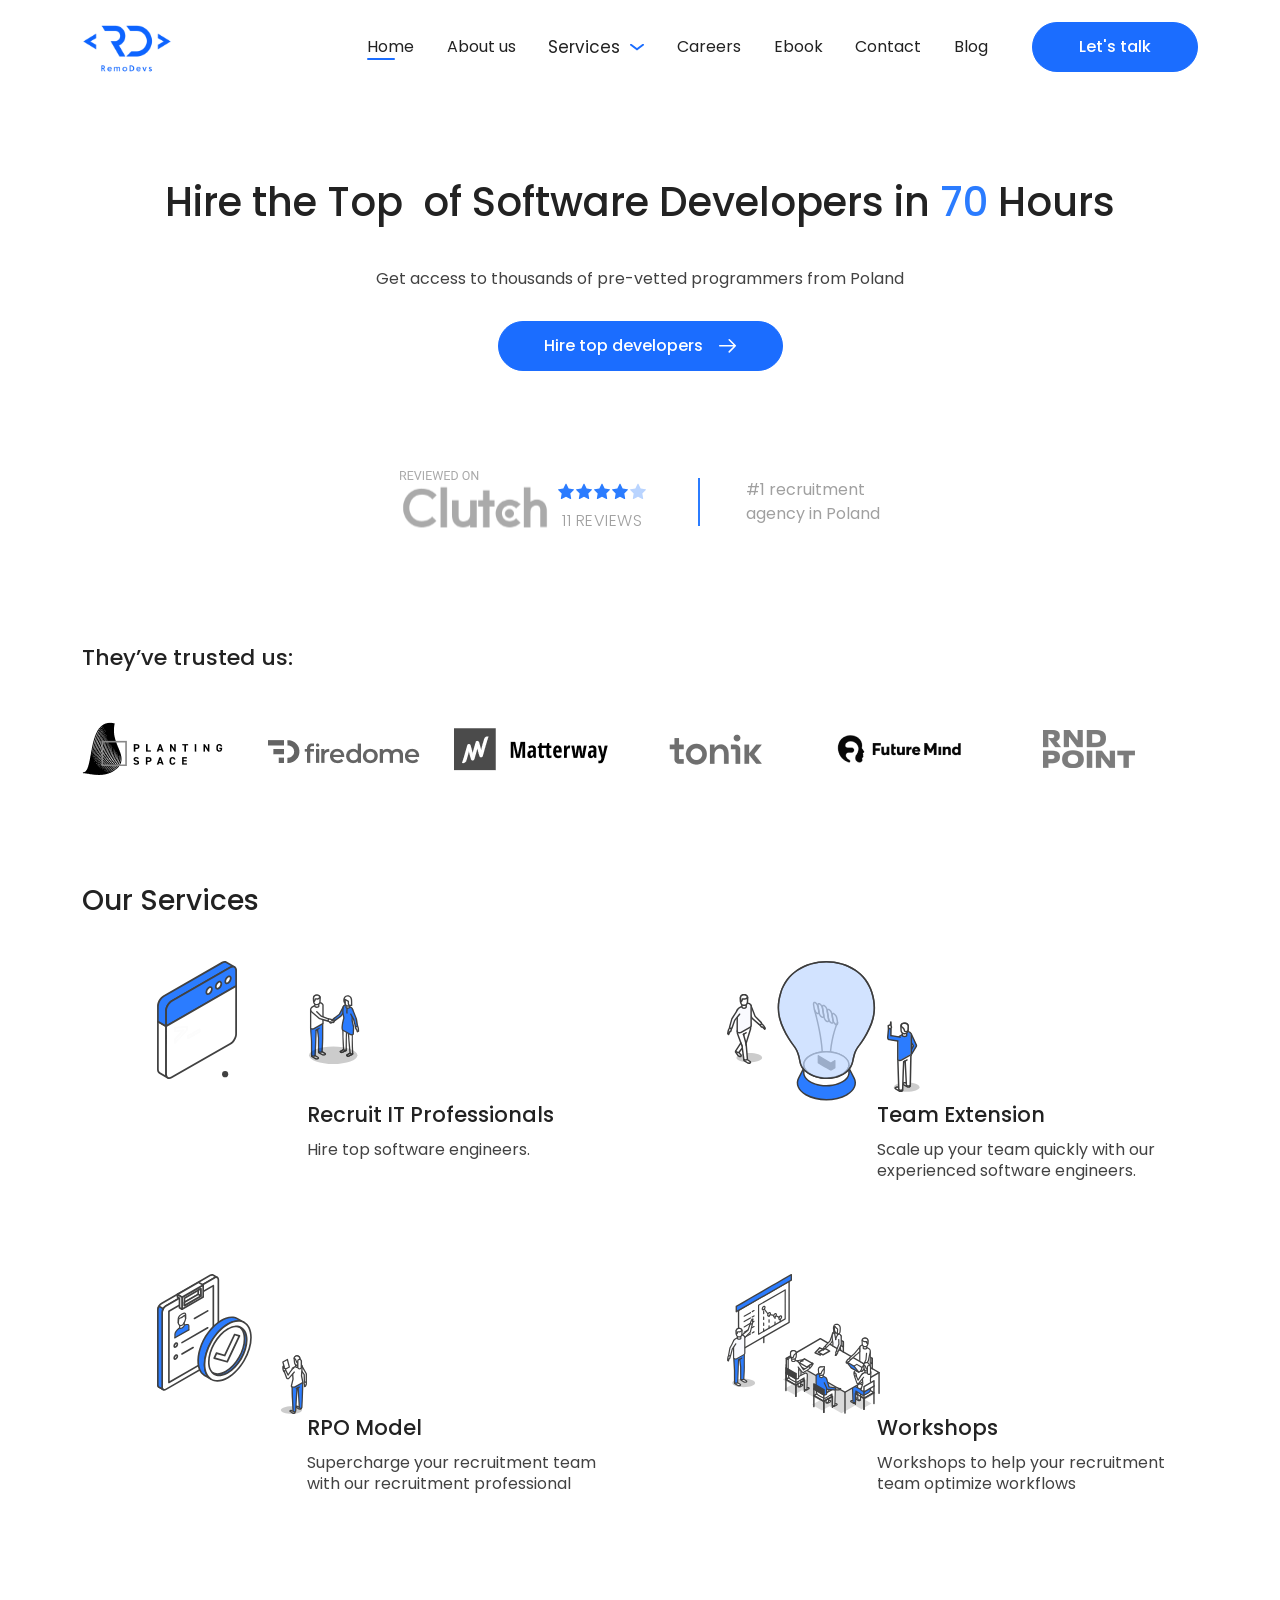
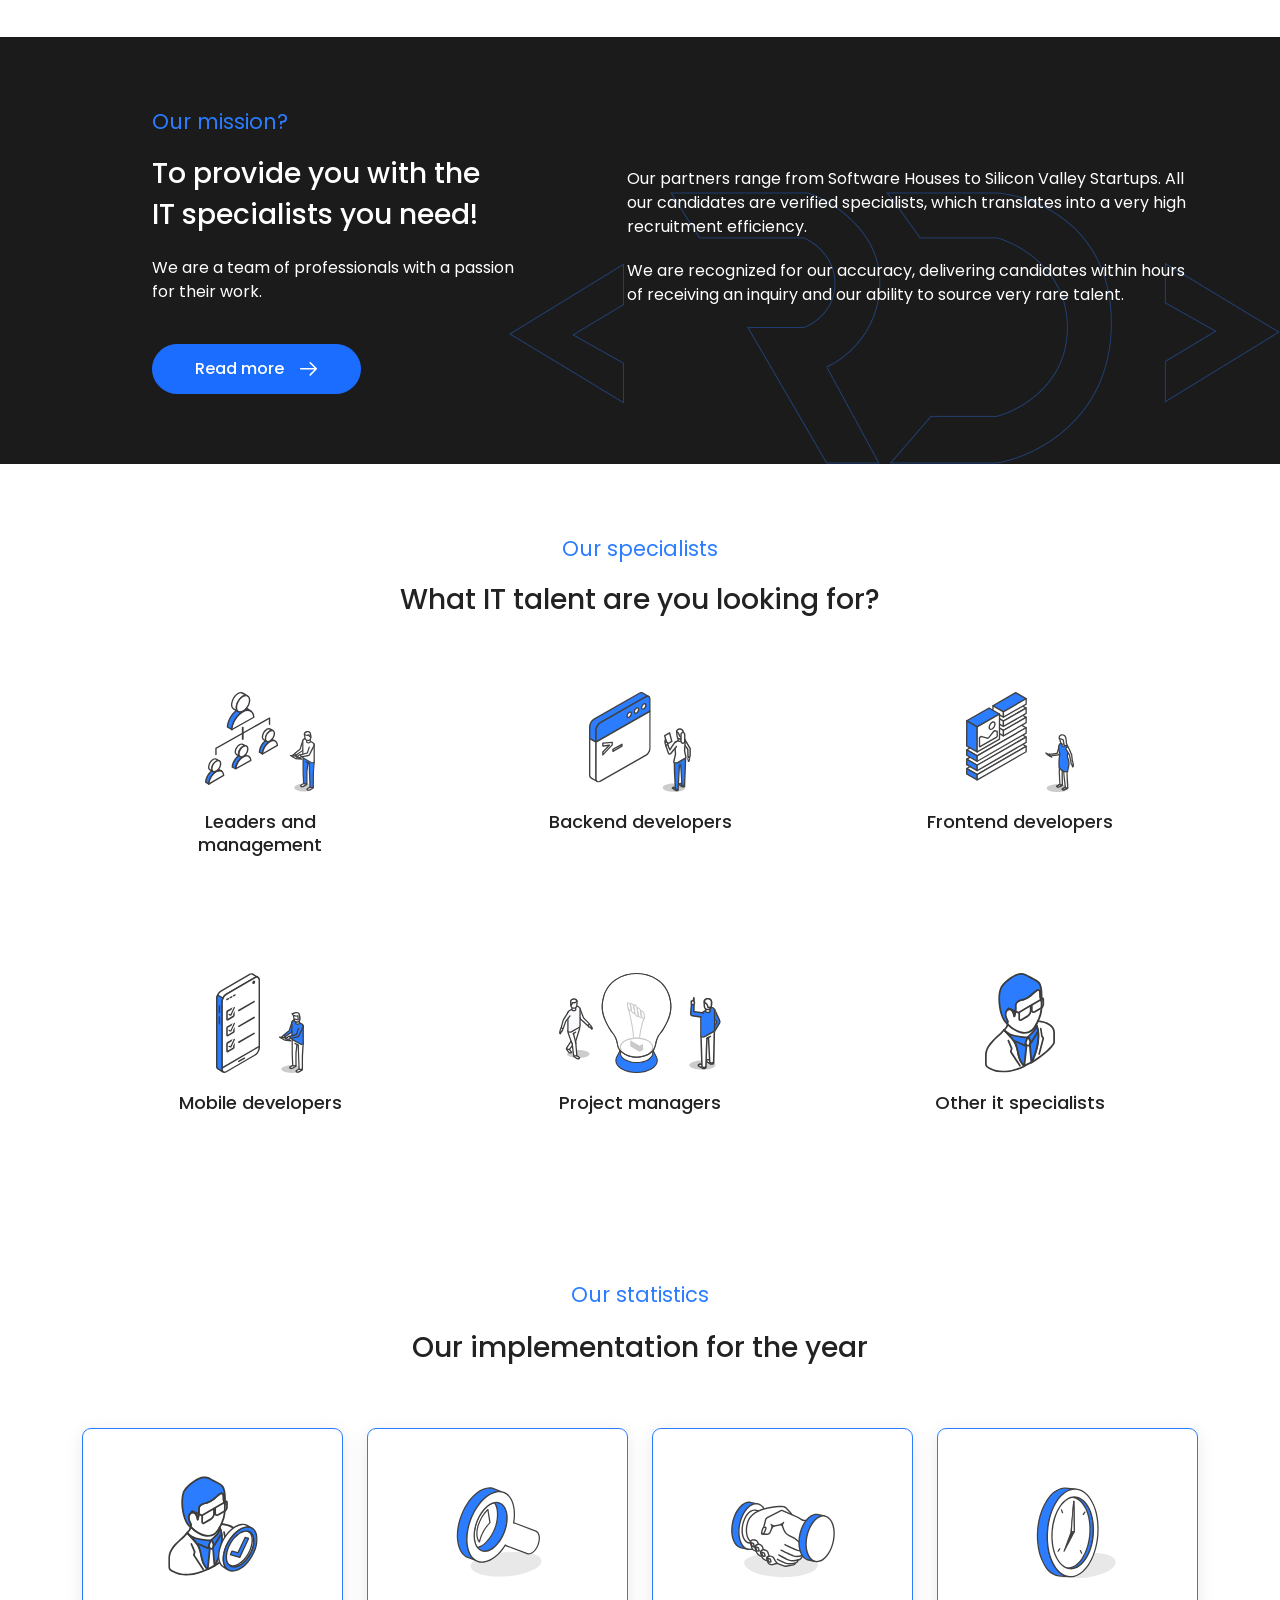
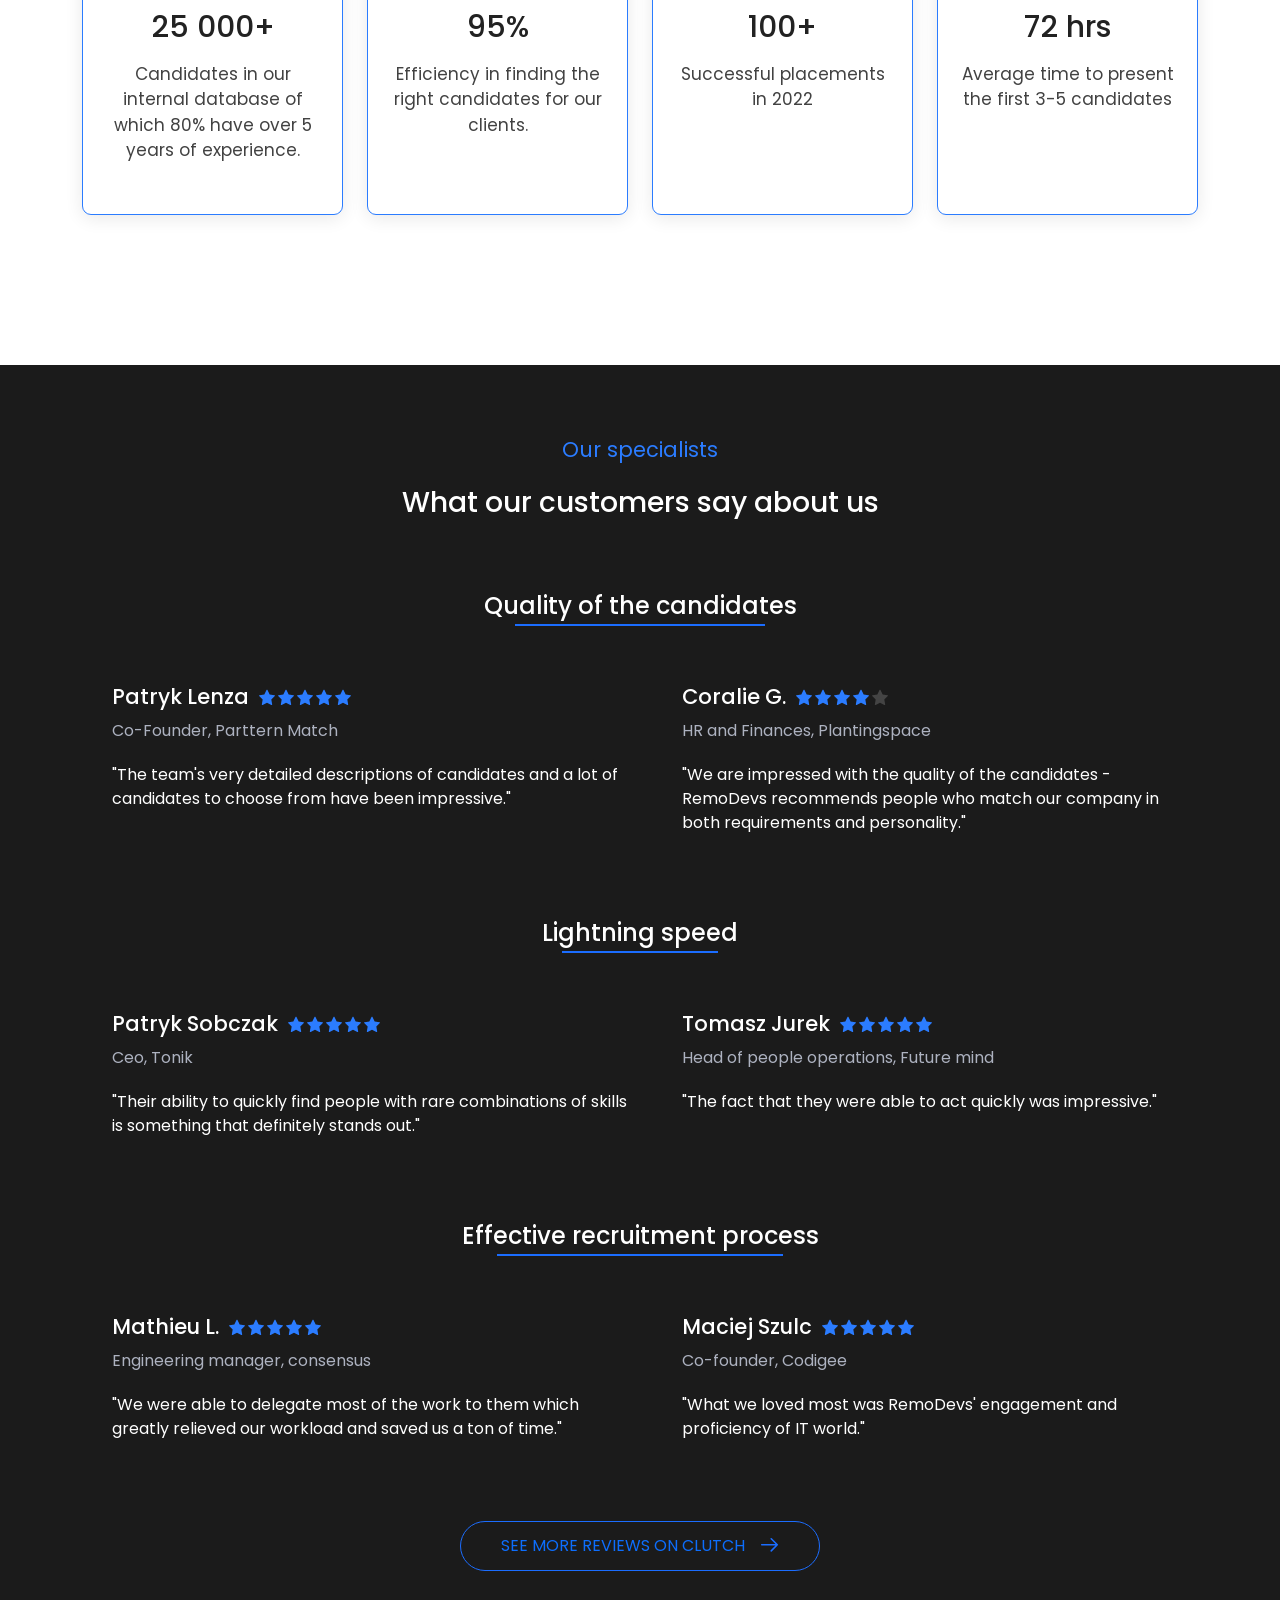
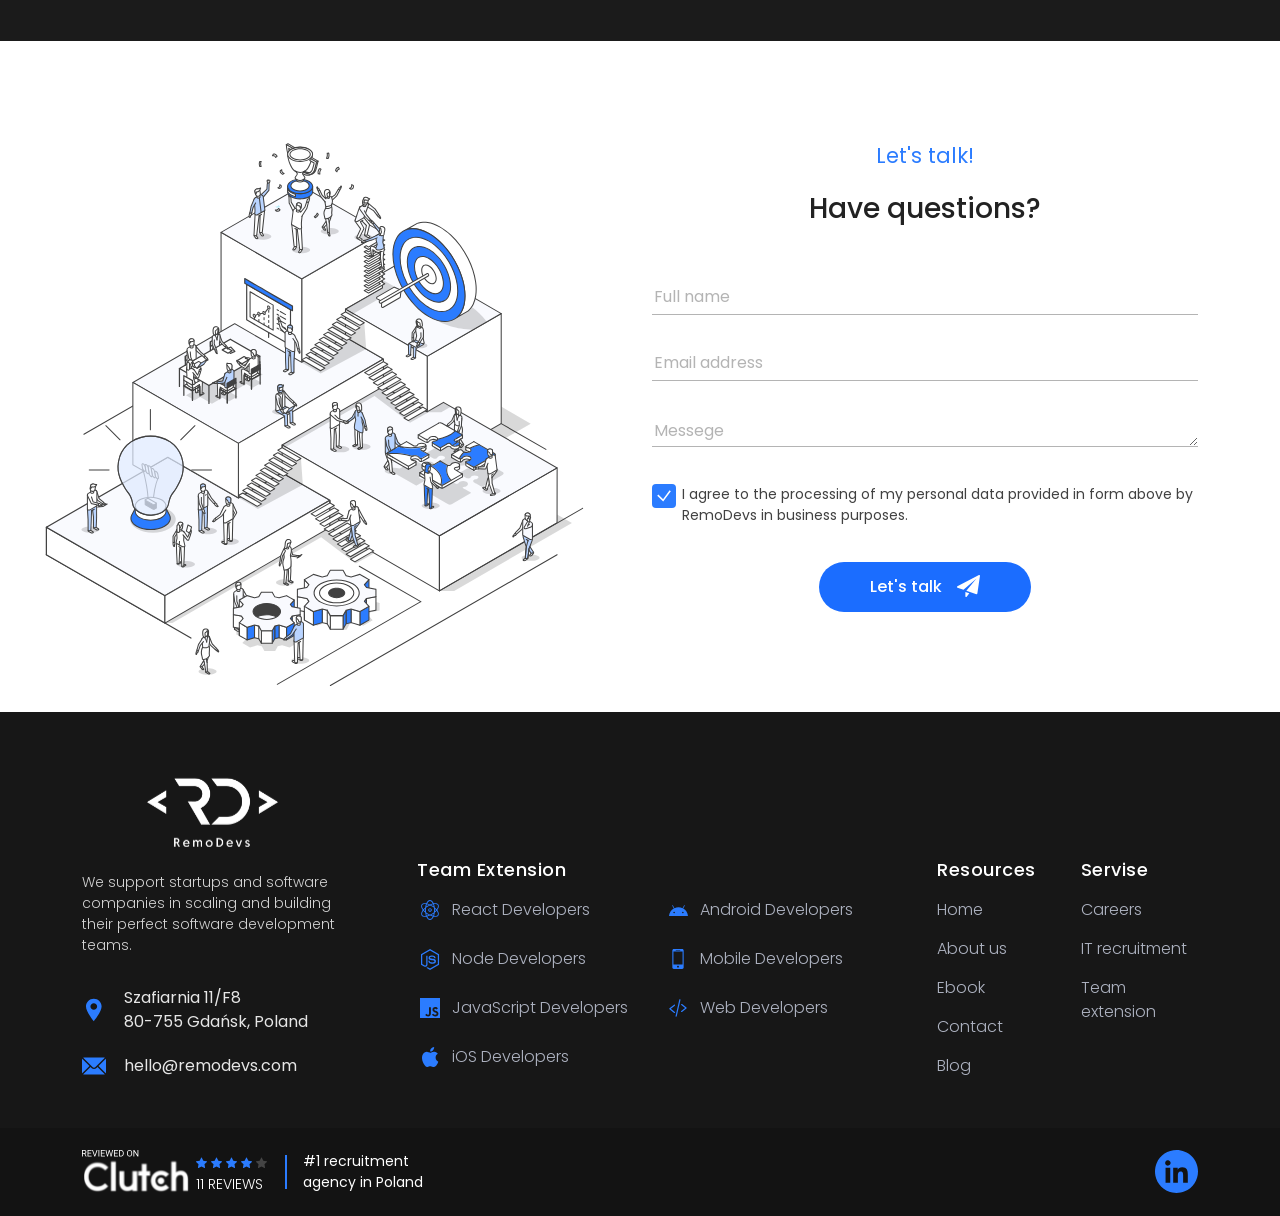
==== commit 4b8d9d4c: "Add files via upload" ====
--- a/index.html
+++ b/index.html
@@ -60,54 +60,47 @@
     <main class="main">
         <section class="welcomesect">
             <div class="container">
-                <div class="row">
-                    <div class="col-lg-6">
-                        <div class="welcomesect__text">
-                            <p class="subtitle">Tech Recruitment & Software Services</p>
-                            <h1>
-                                We find the best programmers for the most demanding projects
-                            </h1>
-                            <div class="descr">
+                <div class="welcomesect__text">
+                    <h1>
+                        Hire the Top <span
+                        class="txt-rotate"
+                        data-period="3000"
+                        data-rotate='[ "3%" ]'></span> of Software Developers in <span class="txt-rotate"
+                        data-period="4000"
+                        data-rotate='[ "70" ]'>70</span> Hours
+                    </h1>
+                    <div class="descr">
+                        <p>
+                            Get access to thousands of pre-vetted programmers from Poland
+                        </p>
+                    </div>
+                    <a class="blue-btn" href="#">Hire top developers<img src="img/btn-arrow.svg" alt="arrow"></a>
+                    <a href="#">
+                        <div class="clutchbox">
+                            <div class="clutchbox__left">
+                                <img src="img/clutch.svg" alt="clutch">
+                                <div class="ratingbox">
+                                    <div class="stars">
+                                        <img src="img/star-blue.svg" alt="star">
+                                        <img src="img/star-blue.svg" alt="star">
+                                        <img src="img/star-blue.svg" alt="star">
+                                        <img src="img/star-blue.svg" alt="star">
+                                        <img src="img/star-lightblue.svg" alt="star">
+                                    </div>
+                                    <p>
+                                        11 reviews
+                                    </p>
+                                </div>
+                            </div>
+                            <div class="clutchbox__right">
                                 <p>
-                                    <i>“Their ability to quickly find people with rare combination of skills is something that definitely stands out.”</i> <br> <br> Patryk Sobczak, CEO at Tonik
+                                    #1 recruitment<br> agency in Poland
                                 </p>
                             </div>
-                            <a class="blue-btn" href="#">Tell us about your needs  <img src="img/btn-arrow.svg" alt="arrow"></a>
-                            <div class="welcomesect__imgwrapper mob">
-                                <img src="img/illustration1.svg" alt="img">
-                            </div>
-                            <a href="#">
-                                <div class="clutchbox">
-                                    <div class="clutchbox__left">
-                                        <img src="img/clutch.svg" alt="clutch">
-                                        <div class="ratingbox">
-                                            <div class="stars">
-                                                <img src="img/star-blue.svg" alt="star">
-                                                <img src="img/star-blue.svg" alt="star">
-                                                <img src="img/star-blue.svg" alt="star">
-                                                <img src="img/star-blue.svg" alt="star">
-                                                <img src="img/star-lightblue.svg" alt="star">
-                                            </div>
-                                            <p>
-                                                11 reviews
-                                            </p>
-                                        </div>
-                                    </div>
-                                    <div class="clutchbox__right">
-                                        <p>
-                                            #1 recruitment<br> agency in Poland
-                                        </p>
-                                    </div>
-                                </div>
-                            </a>
-                        </div>
-                    </div>
-                    <div class="col-lg-6">
-                        <div class="welcomesect__imgwrapper">
-                            <img src="img/illustration1.svg" alt="img">
-                        </div>
-                    </div>
-                </div>
+                        </div>
+                    </a>
+                </div>
+            </div>
             </div>
         </section>
 
--- a/css/style.css
+++ b/css/style.css
@@ -1 +1 @@
-@import url("https://fonts.googleapis.com/css2?family=Poppins:wght@100;200;300;400;500;600;700;800;900&display=swap");body{font-family:"Poppins",sans-serif;color:#424242}@media (min-width:1450.8px){.container{max-width:1420px}}.main{padding-top:93px}.blue-btn{font-weight:500;font-size:18px;line-height:27px;color:#fff;background:#1B6DFF;border-radius:30px;text-decoration:none;display:-webkit-inline-box;display:-ms-inline-flexbox;display:inline-flex;-webkit-box-align:center;-ms-flex-align:center;align-items:center;-webkit-box-pack:center;-ms-flex-pack:center;justify-content:center;min-height:58px;padding:3px 55px;-webkit-transition:0.3s;transition:0.3s;border:1px solid #1B6DFF}.blue-btn:hover{color:#fff;-webkit-box-shadow:0px 2px 10px #1b6dff;box-shadow:0px 2px 10px #1b6dff}.blue-btn:hover img,.blue-btn:hover svg{-webkit-transform:translateX(5px);transform:translateX(5px)}.blue-btn img,.blue-btn svg{margin-left:15px;-webkit-transition:0.3s;transition:0.3s}.blue-btn svg path{-webkit-transition:0.3s;transition:0.3s}.blue-btn.border-hover:hover{-webkit-box-shadow:none;box-shadow:none;background:transparent;color:#1B6DFF}.blue-btn.border-hover:hover svg path{stroke:#1B6DFF}.blue-btn.white{background:transparent;border:1px solid #1B6DFF;color:#1B6DFF}.blue-btn.white svg path{-webkit-transition:0.3s;transition:0.3s}.blue-btn.white:hover{-webkit-box-shadow:none;box-shadow:none;color:#fff;background:#1B6DFF}.blue-btn.white:hover svg path{stroke:#fff}.blacksection{background:#1B1B1B}.subtitle{font-size:23px;line-height:147%;color:#2B7CFF}h3{font-weight:500;font-size:36px;line-height:147%;color:#222222}.formsection.black .formsection__form .formbtn{border:1px solid #1B6DFF}.formsection.black .formsection__form .formbtn:hover{background:transparent;-webkit-box-shadow:none;box-shadow:none;color:#1B6DFF}.formsection.black .formsection__form .formbtn:hover svg path{fill:#1B6DFF}:root{scroll-behavior:inherit}header.header{height:93px;display:-webkit-box;display:-ms-flexbox;display:flex;-webkit-box-align:center;-ms-flex-align:center;align-items:center;position:fixed;background:#fff;width:100%;left:0;top:0;z-index:11}header.header .header__logo img{max-height:78px}header.header .header__nav{padding-right:20px}header.header .header__nav>ul{list-style-type:none;padding:0;margin:0;display:-webkit-box;display:-ms-flexbox;display:flex;-webkit-box-align:center;-ms-flex-align:center;align-items:center;-webkit-box-pack:justify;-ms-flex-pack:justify;justify-content:space-between}header.header .header__nav>ul>li:not(.submenu)>a{text-decoration:none;position:relative;color:#222222;font-size:17px;line-height:26px}header.header .header__nav>ul>li:not(.submenu)>a:after{content:"";display:inline-block;width:0;height:2px;background:#1B6DFF;-webkit-transition:0.3s;transition:0.3s;border-radius:5px;position:absolute;left:0;bottom:-2px}header.header .header__nav>ul>li:not(.submenu)>a:hover:after{width:28px}header.header .header__nav>ul>li:not(.submenu).active a:after{width:28px}header.header .header__nav>ul>li:not(.submenu):hover a:before{-webkit-transform:rotate(180deg);transform:rotate(180deg)}header.header .header__nav>ul>li{position:relative;padding:8px 0}header.header .header__nav>ul>li.submenu>a{padding:8px 24px 8px 0;text-decoration:none;text-decoration:none;position:relative;color:#222222;font-size:17px;line-height:26px}header.header .header__nav>ul>li.submenu>a:before{content:"";display:inline-block;width:14px;height:7px;background:url("../img/menu-arrow.svg") no-repeat center/100%;position:absolute;right:0;top:17px;-webkit-transition:0.3s;transition:0.3s}header.header .header__nav>ul>li.submenu>a:hover+ul{opacity:1;visibility:visible;z-index:1;-webkit-transform:translateY(0);transform:translateY(0)}header.header .header__nav>ul>li.submenu ul{background:#fff;-webkit-box-shadow:0px 4px 24px rgba(0,0,0,0.09);box-shadow:0px 4px 24px rgba(0,0,0,0.09);border-radius:6px;list-style-type:none;padding:20px 0 26px;margin:0;position:absolute;top:100%;right:0;width:210px;opacity:0;-webkit-transition:0.5s;transition:0.5s;visibility:hidden;z-index:-1;-webkit-transform:translateY(-10px);transform:translateY(-10px)}header.header .header__nav>ul>li.submenu ul li{margin-bottom:15px}header.header .header__nav>ul>li.submenu ul li:last-child{margin-bottom:0}header.header .header__nav>ul>li.submenu ul li a{padding:5px 5px 5px 25px;display:block;font-size:17px;line-height:26px;color:#222;-webkit-transition:0.3s;transition:0.3s;position:relative;text-decoration:none}header.header .header__nav>ul>li.submenu ul li a:before{content:"";display:inline-block;left:0;top:0;height:100%;width:3px;background:transparent;position:absolute;-webkit-transition:0.3s;transition:0.3s}header.header .header__nav>ul>li.submenu ul li a:hover{color:#2B7CFF}header.header .header__nav>ul>li.submenu ul li a:hover:before{background:#2B7CFF}header.header .header__nav>ul>li.submenu ul li.active a{color:#2B7CFF}header.header .header__nav>ul>li.submenu ul li.active a:before{background:#2B7CFF}header.header .header__nav>ul>li.submenu ul:hover{opacity:1;visibility:visible;z-index:1;-webkit-transform:translateY(0);transform:translateY(0)}header.header .header__btn{text-decoration:none;font-weight:500;font-size:18px;line-height:27px;color:#fff;text-align:center;min-height:58px;max-width:195px;width:100%;display:-webkit-box;display:-ms-flexbox;display:flex;-webkit-box-align:center;-ms-flex-align:center;align-items:center;-webkit-box-pack:center;-ms-flex-pack:center;justify-content:center;border:1px solid #1B6DFF;border-radius:30px;-webkit-transition:0.5s;transition:0.5s;background:#1B6DFF}header.header .header__btn:hover{color:#1B6DFF;background:#fff}.burger{display:none}header.header.header__shadow{-webkit-box-shadow:0 0 10px rgba(27,109,255,0.1490196078);box-shadow:0 0 10px rgba(27,109,255,0.1490196078);background:#fff}header.header .header__nav .header__btn{display:none}header.header.header_back{background:#1B1B1B}header.header.header_back .header__nav>ul>li:not(.submenu)>a{color:#fff}header.header.header_back .header__nav>ul>li.submenu>a{color:#fff}header.header.header_back .header__nav>ul>li.submenu>a:before{background:url(../img/menu-arrow-white.svg) no-repeat center/100%}header.header.header_back .burger span{background:#fff}@media (max-width:1399.8px){header.header .header__btn{min-height:50px;font-size:16px}header.header .header__nav>ul>li.submenu ul li a,header.header .header__nav>ul>li:not(.submenu)>a{font-size:16px}}@media (max-width:1199.8px){header.header{height:70px}header.header .header__btn{min-height:42px}}@media (max-width:991.8px){header.header .col-xl-2,header.header .col-xl-7{display:none}header.header .container{position:relative}.burger{display:inline-block;border:none;background-color:transparent;outline:none;position:absolute;right:15px;top:25px;padding:0;width:24px;height:24px;overflow:hidden}.burger span{display:block;height:2px;background:#2B7CFF;margin:4px 0;border-radius:5px;-webkit-transition:0.5s;transition:0.5s;-webkit-transform-origin:0 0;transform-origin:0 0}.burger span:first-child{-webkit-transform:translateX(-50%);transform:translateX(-50%)}.burger span:nth-child(2){-webkit-transform:translateX(0);transform:translateX(0)}.burger span:nth-child(3){-webkit-transform:translateX(50%);transform:translateX(50%)}.burger.open span:first-child{-webkit-transform:translateX(4px) translateY(-2px) rotate(45deg);transform:translateX(4px) translateY(-2px) rotate(45deg)}.burger.open span:nth-child(2){-webkit-transform:translateX(100%);transform:translateX(100%)}.burger.open span:nth-child(3){-webkit-transform:translateX(2px) translateY(3px) rotate(-45deg);transform:translateX(2px) translateY(3px) rotate(-45deg)}header.header .col-xl-7.mobilemenu-wrapper{display:block;background:#fff;position:fixed;left:0;top:70px;width:100%;height:calc(100vh - 70px);overflow:scroll}header.header .header__nav{max-width:720px;margin:0 auto;padding:50px 15px 20px}header.header .header__nav>ul{display:block}header.header .header__nav>ul li{display:block;margin-bottom:0;margin-top:20px}header.header .header__nav>ul>li:not(.submenu)>a{font-size:20px}header.header .header__nav>ul>li.submenu>a{font-size:20px}header.header .header__nav>ul>li.submenu>a:before{top:19px}header.header .header__nav>ul>li.submenu>a+ul{opacity:1;visibility:visible;z-index:1;-webkit-transform:translateY(0);transform:translateY(0)}header.header .header__nav>ul>li.submenu>a+ul,header.header .header__nav>ul>li.submenu>a:hover+ul{display:none}header.header .header__nav>ul>li.submenu ul{position:relative;background:transparent;-webkit-box-shadow:none;box-shadow:none;padding:0}header.header .header__nav>ul>li.submenu ul li a{font-size:18px}header.header .header__nav>ul>li:hover a:before{-webkit-transform:rotate(0);transform:rotate(0)}header.header .header__nav .header__btn{display:-webkit-inline-box;display:-ms-inline-flexbox;display:inline-flex;margin-top:50px}header.header .col-xl-7.mobilemenu-wrapper{-webkit-transition:0.5s;transition:0.5s;-webkit-transform:translateX(100%);transform:translateX(100%)}header.header .col-xl-7.mobilemenu-wrapper.open{-webkit-transform:translateX(0);transform:translateX(0)}header.header .header__nav>ul>li.submenu ul{padding-top:10px}header.header .header__nav>ul>li.submenu ul li{margin-top:0}header.header .header__nav>ul>li.submenu>a+ul,header.header .header__nav>ul>li.submenu>a:hover+ul{width:100%;padding:0;margin:0;top:inherit;-webkit-transform:none;transform:none;right:inherit;-webkit-transition:none;transition:none;padding-top:15px}header.header.header_back .col-xl-7.mobilemenu-wrapper.open{background:#1B1B1B}header.header.header_back .header__nav>ul>li.submenu ul li a{color:#fff}}@media (max-width:575.8px){header.header .header__logo img{width:63px}.burger{top:15px}header.header .header__nav>ul li:first-child{margin-top:0}header.header .header__nav{padding-top:40px}header.header .header__nav>ul>li.submenu>a,header.header .header__nav>ul>li:not(.submenu)>a{font-size:19px;display:block;padding-top:0;padding-bottom:0}header.header .header__nav>ul>li.submenu ul li a{font-size:16px;display:block;padding-top:0;padding-bottom:0}header.header .header__nav>ul li{padding:0}header.header .header__nav>ul li{margin-top:25px}header.header .header__nav .header__btn{max-width:400px;width:100%}header.header .header__nav>ul>li.submenu>a:before{top:10px}}.welcomesect{overflow:hidden;position:relative}.welcomesect .welcomesect__imgwrapper{position:relative}.welcomesect .welcomesect__imgwrapper img{max-width:calc(100% + 200px)}.welcomesect .welcomesect__text{padding-top:120px}.welcomesect .welcomesect__text .subtitle{margin-bottom:10px;color:#1B6DFF;font-size:25px;line-height:150%}.welcomesect .welcomesect__text h1{margin-bottom:30px;font-weight:500;font-size:46px;line-height:147%;color:#222}.welcomesect .welcomesect__text .descr{max-width:620px;margin-bottom:55px}.welcomesect .welcomesect__text .descr p{font-size:19px;line-height:150%}.welcomesect .welcomesect__text .descr p:last-child{margin-bottom:0}.welcomesect .welcomesect__text .clutchbox{margin-top:110px;display:-webkit-box;display:-ms-flexbox;display:flex;max-width:480px;-webkit-box-align:center;-ms-flex-align:center;align-items:center}.welcomesect .welcomesect__text .clutchbox .clutchbox__left{width:100%;max-width:62%;-webkit-box-flex:0;-ms-flex:0 0 62%;flex:0 0 62%;display:-webkit-box;display:-ms-flexbox;display:flex;-webkit-box-align:end;-ms-flex-align:end;align-items:flex-end}.welcomesect .welcomesect__text .clutchbox .clutchbox__left img{max-width:150px}.welcomesect .welcomesect__text .clutchbox .clutchbox__left .ratingbox{padding-left:8px}.welcomesect .welcomesect__text .clutchbox .clutchbox__left .ratingbox .stars{display:-webkit-box;display:-ms-flexbox;display:flex;-webkit-box-align:center;-ms-flex-align:center;align-items:center;margin-bottom:10px}.welcomesect .welcomesect__text .clutchbox .clutchbox__left .ratingbox .stars img{width:16px;margin-right:2px}.welcomesect .welcomesect__text .clutchbox .clutchbox__left .ratingbox .stars img:last-child{margin-right:0}.welcomesect .welcomesect__text .clutchbox .clutchbox__left .ratingbox p{margin:0;text-transform:uppercase;color:#A0A0A0;font-weight:300;font-size:16px;line-height:150%;letter-spacing:0.5px}.welcomesect .welcomesect__text .clutchbox .clutchbox__right{width:100%;max-width:38%;-webkit-box-flex:0;-ms-flex:0 0 38%;flex:0 0 38%;position:relative;text-align:right}.welcomesect .welcomesect__text .clutchbox .clutchbox__right p{margin-bottom:0;font-weight:400;font-size:16px;line-height:150%;color:#A0A0A0;max-width:142px;display:inline-block}.welcomesect .welcomesect__text .clutchbox .clutchbox__right:after{content:"";display:inline-block;position:absolute;left:0;top:0;height:100%;width:2px;background:#2B7CFF}.welcomesect .welcomesect__text a{text-decoration:none}.trustedus{padding:30px 0 100px 0}.trustedus h4{margin-bottom:69px;font-weight:500;font-size:25px;line-height:132%;color:#222}.trustedus .trusted-slider img{-webkit-filter:grayscale(1);filter:grayscale(1);-webkit-transition:0.3s;transition:0.3s}.trustedus .trusted-slider img:hover{-webkit-filter:grayscale(0);filter:grayscale(0)}.outservices{padding:50px 0 80px 0}.outservices h3{font-weight:500;font-size:36px;line-height:147%;color:#222;margin-bottom:70px}.outservices .outservices__box{padding-left:75px}.outservices .outservices__box a{text-decoration:none}.outservices .outservices__box a:hover .descr img{opacity:1;z-index:1;visibility:visible;-webkit-transform:translateX(0);transform:translateX(0)}.outservices .outservices__box .outservices__img{height:180px;display:-webkit-box;display:-ms-flexbox;display:flex;-webkit-box-align:center;-ms-flex-align:center;align-items:center}.outservices .outservices__box .outservices__img img{max-width:100%;max-height:100%}.outservices .outservices__box .descr{padding-left:250px}.outservices .outservices__box .descr h6{margin-bottom:10px;font-weight:500;font-size:25px;line-height:132%;color:#222}.outservices .outservices__box .descr p{margin:0;font-size:19px;line-height:132%;color:#424242;margin-bottom:19px}.outservices .outservices__box .descr img{-webkit-transition:0.5s;transition:0.5s;opacity:0;z-index:-1;visibility:hidden;-webkit-transform:translateX(-15px);transform:translateX(-15px)}.outmission{padding:127px 0;position:relative}.outmission .container{position:relative;z-index:2}.outmission .outmission__leftsect{padding-left:70px}.outmission .outmission__leftsect .subtitle{margin-bottom:15px}.outmission .outmission__leftsect h3{font-weight:500;font-size:36px;line-height:147%;color:#fff;margin-bottom:25px}.outmission .outmission__leftsect .descr{max-width:404px;margin-bottom:52px}.outmission .outmission__leftsect .descr p{font-size:17px;line-height:150%;color:#fff}.outmission .outmission__leftsect .descr p:last-child{margin-bottom:0}.outmission .outmission__leftsect .blue-btn{padding:3px 42px}.outmission .outmission__rightsect{padding-left:70px;padding-top:60px;max-width:690px}.outmission .outmission__rightsect p{margin-bottom:20px;font-size:17px;line-height:150%;color:#fff}.outmission .outmission__rightsect p:last-child{margin-bottom:0}.outmission img.bg{position:absolute;bottom:0;right:0;z-index:1}.ourspecialists{padding:136px 0 100px}.ourspecialists .subtitle{margin-bottom:15px}.ourspecialists h3{margin-bottom:80px}.ourspecialists .ourspecialists__box{display:block;max-width:315px;width:100%;text-align:center;padding:20px;border-radius:9px;text-decoration:none;-webkit-transition:0.3s;transition:0.3s;border:1px solid transparent;margin-bottom:30px}.ourspecialists .ourspecialists__box:hover{border:1px solid #2B7CFF}.ourspecialists .ourspecialists__box:hover .descr img{opacity:1;-webkit-transform:translateX(0);transform:translateX(0)}.ourspecialists .ourspecialists__box .imgwrap{height:162px;margin-bottom:18px;display:-webkit-box;display:-ms-flexbox;display:flex;-webkit-box-align:center;-ms-flex-align:center;align-items:center;-webkit-box-pack:center;-ms-flex-pack:center;justify-content:center}.ourspecialists .ourspecialists__box .imgwrap img{max-width:100%;max-height:100%}.ourspecialists .ourspecialists__box .descr p{font-weight:500;font-size:24px;line-height:132%;color:#222;margin:0 0 20px 0}.ourspecialists .ourspecialists__box .descr img{-webkit-transition:0.3s;transition:0.3s;opacity:0;-webkit-transform:translateX(-15px);transform:translateX(-15px)}.formsection{padding:170px 0 156px}.formsection .formsection__form{max-width:580px}.formsection .formsection__form h3{margin-bottom:50px}.formsection .formsection__form .inputfield{position:relative;margin-bottom:50px}.formsection .formsection__form .inputfield input,.formsection .formsection__form .inputfield textarea{width:100%;height:40px;outline:none;border:none;border-bottom:1.5px solid #B4B4B4;font-size:19px;color:#222}.formsection .formsection__form .inputfield input::-webkit-input-placeholder,.formsection .formsection__form .inputfield textarea::-webkit-input-placeholder{color:#B4B4B4}.formsection .formsection__form .inputfield input::-moz-placeholder,.formsection .formsection__form .inputfield textarea::-moz-placeholder{color:#B4B4B4}.formsection .formsection__form .inputfield input:-ms-input-placeholder,.formsection .formsection__form .inputfield textarea:-ms-input-placeholder{color:#B4B4B4}.formsection .formsection__form .inputfield input::-ms-input-placeholder,.formsection .formsection__form .inputfield textarea::-ms-input-placeholder{color:#B4B4B4}.formsection .formsection__form .inputfield input::placeholder,.formsection .formsection__form .inputfield textarea::placeholder{color:#B4B4B4}.formsection .formsection__form .inputfield textarea{padding-top:8px}.formsection .formsection__form .checkfield{margin-bottom:65px}.formsection .formsection__form .checkfield input{display:none}.formsection .formsection__form .checkfield input:checked+span:after{background-image:url("../img/check-icon.svg");background-repeat:no-repeat;background-position:center;background-size:16px}.formsection .formsection__form .checkfield label{position:relative;padding-left:44px;margin:0;font-weight:400;font-size:15px;line-height:150%;color:#414141;cursor:pointer}.formsection .formsection__form .checkfield label span:after{content:"";display:inline-block;width:24px;height:24px;background-color:#2B7CFF;border-radius:4px;position:absolute;left:0;top:0;cursor:pointer}.formsection .formsection__form .formbtn{border:none;padding:3px 51px}.formsection .formsection__leftpic{position:relative;width:100%;height:100%}.formsection .formsection__leftpic img{position:absolute;right:70px;top:0;width:100%}.ourstatistics{padding:0 0 206px}.ourstatistics h3{margin-bottom:60px}.ourstatistics__box{display:block;text-decoration:none;max-width:340px;height:387px;padding:45px 20px 0;background:#FFFFFF;border:1px solid #2B7CFF;-webkit-box-shadow:0px 3.5px 18px rgba(0,0,0,0.09);box-shadow:0px 3.5px 18px rgba(0,0,0,0.09);border-radius:9px;text-align:center}.ourstatistics__box .imgwrap{margin-bottom:40px;text-align:center}.ourstatistics__box .imgwrap img{max-width:140px;background-size:cover}.ourstatistics__box .descr h3{font-weight:500;font-size:30px;line-height:130%;margin-bottom:15px;color:#222222}.ourstatistics__box .descr p{font-size:17px;line-height:150%;color:#424242}.testimonials{padding:120px 0}.testimonials h3{color:#fff;margin-bottom:65px}.testimonials .testimonials__box{margin-bottom:155px}.testimonials .testimonials__box h4{font-weight:500;font-size:30px;line-height:147%;color:#fff;margin-bottom:105px}.testimonials .testimonials__box h4 span{position:relative;display:inline-block}.testimonials .testimonials__box h4 span:after{content:"";position:absolute;left:0;right:0;margin:0 auto;display:block;width:80%;height:2px;background:#1B6DFF;bottom:-3px}.testimonials .testimonial__box{max-width:660px;padding-left:30px}.testimonials .testimonial__box .testimonial__boxtitle{display:-webkit-box;display:-ms-flexbox;display:flex;-webkit-box-align:center;-ms-flex-align:center;align-items:center;margin-bottom:8px}.testimonials .testimonial__box .testimonial__boxtitle .title{margin:0;font-weight:500;font-size:24px;line-height:132%;color:#fff}.testimonials .testimonial__box .testimonial__boxtitle .stars{padding-left:10px;display:-webkit-box;display:-ms-flexbox;display:flex;-webkit-box-align:center;-ms-flex-align:center;align-items:center}.testimonials .testimonial__box .testimonial__boxtitle .stars img{width:16px;margin-right:3px}.testimonials .testimonial__box .testimonial__boxtitle .stars img:last-child{margin-right:0}.testimonials .testimonial__box .proff{margin-bottom:20px;color:#ADB2C0;font-weight:400;font-size:17px;line-height:150%}.testimonials .testimonial__box .descr p{font-size:23px;line-height:150%;color:#fff}.testimonials .testimonial__box .descr p:last-child{margin-bottom:0}.testimonials .testimonialsbtn{text-align:center}.testimonials .testimonialsbtn a{text-decoration:none;display:-webkit-inline-box;display:-ms-inline-flexbox;display:inline-flex;-webkit-box-align:center;-ms-flex-align:center;align-items:center;min-height:58px;border:1px solid #1B6DFF;border-radius:30px;padding:3px 58px;-webkit-transition:0.3s;transition:0.3s}.testimonials .testimonialsbtn a svg{margin-left:15px;margin-top:-3px;-webkit-transition:0.3s;transition:0.3s}.testimonials .testimonialsbtn a svg path{-webkit-transition:0.3s;transition:0.3s}.testimonials .testimonialsbtn a:hover{color:#fff;background:#1B6DFF}.testimonials .testimonialsbtn a:hover svg{-webkit-transform:translateX(5px);transform:translateX(5px)}.testimonials .testimonialsbtn a:hover svg path{stroke:#fff}.ourspecialists .ourspecialists__box{margin:0 auto 30px}.outmissionbtnmob,.welcomesect__imgwrapper.mob{display:none}.trustedus .trusted-slider img{max-width:100%}.trustedus.notsl{padding-bottom:30px}.trustedus__wrapp{display:-webkit-box;display:-ms-flexbox;display:flex;-ms-flex-wrap:wrap;flex-wrap:wrap}.trustedus__wrapp .trustedus__col{width:100%;max-width:20%;-webkit-box-flex:0;-ms-flex:0 0 20%;flex:0 0 20%;margin-bottom:70px;text-align:center;padding-left:10px;padding-right:10px}.trustedus__wrapp .trustedus__col img{-webkit-filter:grayscale(1);filter:grayscale(1);-webkit-transition:0.3s;transition:0.3s;max-width:100%;cursor:pointer}.trustedus__wrapp .trustedus__col img:hover{-webkit-filter:grayscale(0);filter:grayscale(0)}@media (max-width:1399.8px){.ourstatistics__box .imgwrap{margin-bottom:30px}.ourstatistics__box .imgwrap img{max-width:110px}.ourstatistics{padding:0 0 150px}.welcomesect .welcomesect__text .descr{margin-bottom:30px}.blue-btn{font-size:16px;min-height:50px;padding:3px 45px}.welcomesect .welcomesect__imgwrapper img{max-width:calc(100% + 100px)}.welcomesect .welcomesect__text{padding-top:80px}.welcomesect .welcomesect__text .clutchbox{margin-top:100px}.trustedus h4{margin-bottom:50px}.outservices{padding:40px 0 50px 0}.outservices .outservices__box .outservices__img{height:140px}.outservices .outservices__box .descr{padding-left:150px}.outmission .outmission__leftsect h3{margin-bottom:20px}.outmission .outmission__leftsect .descr{margin-bottom:40px}.ourspecialists .ourspecialists__box{max-width:260px}.ourspecialists .ourspecialists__box .imgwrap{height:100px}.testimonials .testimonials__box h4{margin-bottom:60px}.testimonials .testimonials__box{margin-bottom:80px}.testimonials .testimonialsbtn a{min-height:50px;font-size:16px;padding:3px 40px}.formsection{padding:100px 0}.formsection .formsection__leftpic img{right:40px}.formsection .formsection__form .inputfield{margin-bottom:30px}.formsection .formsection__form .inputfield input,.formsection .formsection__form .inputfield textarea{font-size:16px;height:36px}.formsection .formsection__form .checkfield label{font-size:14px;padding-left:30px}.formsection .formsection__form .checkfield label:after{width:20px;height:20px}.formsection .formsection__form .checkfield input:checked+span:after{background-size:14px}.formsection .formsection__form .checkfield{margin-bottom:35px}.ourspecialists,.outmission,.testimonials{padding:70px 0}.trustedus{padding:60px 0}.outservices h3{margin-bottom:40px}.ourspecialists h3{margin-bottom:50px}.welcomesect .welcomesect__text h1{font-size:40px}.outmission .outmission__leftsect h3,.outservices h3,h3{font-size:28px}.testimonials .testimonials__box h4{font-size:24px}.trustedus h4{font-size:22px}.outservices .outservices__box .descr h6,.subtitle,.testimonials .testimonial__box .testimonial__boxtitle .title,.welcomesect .welcomesect__text .subtitle{font-size:21px}.ourspecialists .ourspecialists__box .descr p{font-size:18px}.outmission .outmission__leftsect .descr p,.outmission .outmission__rightsect p,.outservices .outservices__box .descr p,.testimonials .testimonial__box .descr p,.testimonials .testimonial__box .proff,.welcomesect .welcomesect__text .descr p{font-size:16px}}.welcomesect .welcomesect__text .clutchbox .clutchbox__right p{text-align:left}@media (max-width:1199.8px){.ourstatistics__box{margin:0 auto 25px}.ourstatistics{padding:0px 0 70px}.welcomesect .welcomesect__text h1{font-size:32px;margin-bottom:20px}.welcomesect .welcomesect__text h1 br{display:none}.welcomesect .welcomesect__imgwrapper img{max-width:calc(100% + 50px)}.welcomesect .welcomesect__text .clutchbox{margin-top:50px}.welcomesect .welcomesect__text .descr{margin-bottom:20px}.welcomesect .welcomesect__text .clutchbox .clutchbox__left img{max-width:120px}.welcomesect .welcomesect__text .clutchbox .clutchbox__left .ratingbox .stars{margin-bottom:5px}.welcomesect .welcomesect__text .clutchbox .clutchbox__left .ratingbox p,.welcomesect .welcomesect__text .clutchbox .clutchbox__right p{font-size:14px}.welcomesect .welcomesect__text .clutchbox .clutchbox__right p{min-width:initial}.welcomesect .welcomesect__text .clutchbox{max-width:400px}.welcomesect .welcomesect__text{padding-top:60px}.outservices .outservices__box{padding-left:35px}h3 br{display:none}.testimonials .testimonials__box h4{font-size:20px}.main{padding-top:70px}.outmission .outmission__leftsect h3,.outservices h3,h3{font-size:24px}.outservices .outservices__box .descr h6,.subtitle,.testimonials .testimonial__box .testimonial__boxtitle .title,.welcomesect .welcomesect__text .subtitle{font-size:18px}}@media (max-width:991.8px){.welcomesect .welcomesect__text{padding-top:40px}.welcomesect .welcomesect__text h1{font-size:38px}.welcomesect .welcomesect__text .descr{margin-bottom:40px}.welcomesect .welcomesect__imgwrapper img{max-width:100%}.outservices .outservices__box .descr{padding-left:0;padding-top:15px}.outservices .outservices__box{padding-left:0}.outservices .outservices__box .descr img{display:none}.outservices .outservices__box{text-align:center}.outservices .outservices__box .outservices__img img{display:block;margin:0 auto}.outmission .outmission__leftsect{padding-left:0}.outmission .outmission__rightsect{padding-left:0}.ourspecialists .ourspecialists__box .descr img{display:none}.testimonials .testimonials__box{margin-bottom:50px}.testimonials .testimonials__box h4{margin-bottom:40px}.formsection .formsection__leftpic img{position:relative}.formsection .row .col-lg-6:first-child{-webkit-box-ordinal-group:3;-ms-flex-order:2;order:2}.formsection .row .col-lg-6:nth-child(2){-webkit-box-ordinal-group:2;-ms-flex-order:1;order:1}.formsection{padding:70px 0}.formsection .formsection__form{max-width:100%}.formsection .formsection__leftpic{display:none}.outmission__leftsect .blue-btn{display:none}.outmissionbtnmob{display:-webkit-inline-box;display:-ms-inline-flexbox;display:inline-flex}.outmission .outmission__leftsect h3,.outservices h3,.trustedus h4,h3{font-size:28px}.trustedus__wrapp .trustedus__col{max-width:25%;-webkit-box-flex:0;-ms-flex:0 0 25%;flex:0 0 25%}}@media (max-width:767.8px){.outservices .outservices__box .outservices__img{height:120px}.testimonials .testimonial__box .testimonial__boxtitle{margin-bottom:0}.testimonials .testimonial__box{margin-bottom:50px}.testimonials .testimonial__box .proff{margin-bottom:10px}.testimonials .testimonials__box{margin-bottom:0}.ourspecialists,.outservices,.trustedus{padding-bottom:40px}.trustedus__wrapp .trustedus__col{max-width:33.333%;-webkit-box-flex:0;-ms-flex:0 0 33.333%;flex:0 0 33.333%}}@media (max-width:575.8px){.ourstatistics{padding-bottom:30px}.ourstatistics h3{margin-bottom:30px}.ourstatistics__box{height:360px;padding:30px 20px 0}.main{padding-top:70px}.welcomesect .welcomesect__text .subtitle{font-size:15px}.welcomesect .welcomesect__text h1{font-size:23px;margin-bottom:17px}.welcomesect .welcomesect__text .descr{max-width:285px;margin-bottom:28px}.welcomesect .welcomesect__text .descr p{font-size:15px}.welcomesect__imgwrapper{display:none}.welcomesect__imgwrapper.mob{display:block}.blue-btn{font-size:14px;min-height:45px;padding:3px 37px}.welcomesect .welcomesect__imgwrapper img{max-width:calc(100% + 50px)}.welcomesect .welcomesect__text .clutchbox{margin-top:30px}.welcomesect .welcomesect__text .clutchbox .clutchbox__left img{max-width:100px}.welcomesect .welcomesect__text .clutchbox .clutchbox__left .ratingbox .stars img{width:11px}.welcomesect .welcomesect__text .clutchbox .clutchbox__left .ratingbox p,.welcomesect .welcomesect__text .clutchbox .clutchbox__right p{font-size:12px}.welcomesect .welcomesect__text .clutchbox .clutchbox__left{max-width:60%;-webkit-box-flex:0;-ms-flex:0 0 60%;flex:0 0 60%}.welcomesect .welcomesect__text .clutchbox .clutchbox__right{max-width:40%;-webkit-box-flex:0;-ms-flex:0 0 40%;flex:0 0 40%}.welcomesect .welcomesect__text .clutchbox{max-width:320px}.ourspecialists h3,.outservices .outservices__box{margin-bottom:30px}.outmission .outmission__leftsect .descr{margin-bottom:0}.outmission .outmission__rightsect{padding-top:20px}.outmission img.bg{max-width:100%}.ourspecialists .ourspecialists__box .descr p{font-size:16px}.ourspecialists .ourspecialists__box{margin:0 auto 20px;padding:10px}.ourspecialists .ourspecialists__box .descr p{margin-bottom:0}.ourspecialists .ourspecialists__box .imgwrap{height:80px}.testimonials h3{margin-bottom:45px}.testimonials .testimonial__box .testimonial__boxtitle .title{font-size:16px}.testimonials .testimonial__box .testimonial__boxtitle .stars img{width:12px;margin-right:1px}.testimonials .testimonial__box{padding-left:0}.testimonials .testimonialsbtn a{font-size:14px;padding:3px 20px;width:100%;max-width:400px;text-align:center;-webkit-box-pack:center;-ms-flex-pack:center;justify-content:center}.formsection .subtitle{margin-bottom:10px}.formsection .formsection__form h3{margin-bottom:30px}.formsection .formsection__form .inputfield input,.formsection .formsection__form .inputfield textarea{font-size:15px}.formsection,.ourspecialists,.outmission,.testimonials{padding:50px 0}.outservices,.trustedus{padding:50px 0 20px 0}.outservices h3,.trustedus h4{margin-bottom:21px}.outmission .outmission__leftsect h3,.outservices h3,.trustedus h4,h3{font-size:20px}.testimonials .testimonials__box h4{font-size:18px}.outmission .outmission__leftsect .descr p,.outmission .outmission__rightsect p,.outservices .outservices__box .descr p,.subtitle,.testimonials .testimonial__box .descr p,.testimonials .testimonial__box .proff,.welcomesect .welcomesect__text .descr p{font-size:15px}.trustedus__wrapp .trustedus__col{margin-bottom:40px}}@media (max-width:360.8px){.trustedus__wrapp .trustedus__col{max-width:50%;-webkit-box-flex:0;-ms-flex:0 0 50%;flex:0 0 50%}}.outservices .outservices__box{margin-bottom:50px}.welcscreen-black{background:#1B1B1B;padding:82px 0 88px;position:relative}.welcscreen-black h1{margin-bottom:30px;font-weight:500;font-size:55px;line-height:147%;color:#1B6DFF}.welcscreen-black .descr{max-width:710px}.welcscreen-black .descr p{font-size:25px;line-height:150%;color:#fff}.welcscreen-black .absbg{position:absolute;right:0;bottom:0}.abusmission{padding:100px 0 130px}.abusmission h3{margin-bottom:30px}.abusmission .abusmission__box{display:-webkit-box;display:-ms-flexbox;display:flex;margin-top:85px}.abusmission .abusmission__box .abusmission__box-img{width:100%;max-width:190px;-webkit-box-flex:0;-ms-flex:0 0 190px;flex:0 0 190px;text-align:right;padding-right:25px}.abusmission .abusmission__box .abusmission__box-img img{max-width:100%;max-height:100%}.abusmission .abusmission__box .abusmission__box-descr{width:100%;max-width:calc(100% - 190px);-webkit-box-flex:0;-ms-flex:0 0 calc(100% - 190px);flex:0 0 calc(100% - 190px);padding-right:40px;padding-top:23px}.abusmission .abusmission__box .abusmission__box-descr h6{margin-bottom:17px;font-weight:500;font-size:30px;line-height:132%;color:#222}.abusmission .abusmission__box .abusmission__box-descr p{font-size:17px;line-height:150%;margin:0}.whyus{padding:100px 0 160px}.whyus h3{margin-bottom:50px}.whyus .picwrapp{text-align:center}.whyus .textwrapp{max-width:590px}.whyus .textwrapp p{font-size:17px;line-height:150%;color:#000}.whyus .textwrapp p:last-child{margin-bottom:0}.formsection.black{background:#1B1B1B}.formsection.black h3{color:#fff}.formsection.black .inputfield input,.formsection.black .inputfield textarea{background:transparent;color:#fff}.formsection.black .checkfield label{color:#fff}.welcscreen-black .descr p:last-child{margin-bottom:0}.whyus .picwrapp img{max-width:100%}@media (max-width:1399.8px){.welcscreen-black h1{margin-bottom:20px}.abusmission,.welcscreen-black{padding:70px 0}.abusmission .abusmission__box .abusmission__box-descr h6{font-size:24px;margin-bottom:10px}.abusmission .abusmission__box{margin-top:55px}.abusmission .abusmission__box .abusmission__box-img{max-width:120px;-webkit-box-flex:0;-ms-flex:0 0 120px;flex:0 0 120px}.abusmission .abusmission__box .abusmission__box-descr{max-width:calc(100% - 120px);-webkit-box-flex:0;-ms-flex:0 0 calc(100% - 120px);flex:0 0 calc(100% - 120px)}.whyus{padding:70px 0 80px}.welcscreen-black h1{font-size:40px}.welcscreen-black .descr p{font-size:21px}}@media (max-width:1199.8px){.welcscreen-black h1{font-size:32px}.welcscreen-black .descr{max-width:600px}.welcscreen-black .descr p{font-size:18px}.abusmission .abusmission__box .abusmission__box-descr h6{font-size:21px}.abusmission .abusmission__box .abusmission__box-descr p,.whyus .textwrapp p{font-size:16px}.whyus h3{margin-bottom:30px}.welcscreen-black .absbg{max-width:450px}}@media (max-width:991.8px){.welcscreen-black h1{font-size:38px}.welcscreen-black .container{position:relative;z-index:1}.welcscreen-black{padding-top:50px}.abusmission .abusmission__box{margin-top:40px}}@media (max-width:575.8px){.welcscreen-black{padding-top:30px;padding-bottom:40px}.welcscreen-black .absbg{max-width:300px}.abusmission .abusmission__box .abusmission__box-img{max-width:80px;-webkit-box-flex:0;-ms-flex:0 0 80px;flex:0 0 80px}.abusmission .abusmission__box .abusmission__box-descr{max-width:calc(100% - 80px);-webkit-box-flex:0;-ms-flex:0 0 calc(100% - 80px);flex:0 0 calc(100% - 80px);padding-top:0}.abusmission,.welcscreen-black,.whyus{padding:50px 0}.welcscreen-black h1{font-size:23px}.abusmission .abusmission__box .abusmission__box-descr h6{font-size:18px}.welcscreen-black .descr p{font-size:16px}.abusmission .abusmission__box .abusmission__box-descr p,.whyus .textwrapp p{font-size:15px}}.infosect{padding:100px 0 60px}.infosect h3{margin:0;max-width:555px}.infosect .infosect__descr{max-width:620px}.infosect .infosect__descr p{font-size:21px;line-height:150%}.infosect .infosect__descr p:last-child{margin-bottom:0}.abusmission.abusmission__serv{padding-bottom:240px}.lfit{background:#1B1B1B;padding:65px 0}.lfit h3{color:#fff;margin-bottom:40px}.lfit .lfit__left{position:relative;height:100%}.lfit .lfit__left img{position:absolute;top:50%;-webkit-transform:translateY(-50%);transform:translateY(-50%);right:0;left:0;margin:0 auto}.lfit .lfit__right{padding-left:14%}.whyus .textwrapp .blue-btn{margin-top:50px}.whyus.whyus_service{padding-top:213px}.lfit .lfit__left img{max-width:100%}.howitworks{padding:100px 0 173px}.howitworks h3{margin-bottom:100px}.howitworks .howitworkbox{display:-webkit-box;display:-ms-flexbox;display:flex;position:relative;margin-bottom:10px}.howitworks .howitworkbox:after{content:"";display:inline-block;width:14px;height:14px;background:url("../img/triagle-blue.svg") no-repeat top center/100% 100%;position:absolute;right:-6px;bottom:-5px}.howitworks .howitworkbox .howitworkbox__left{width:100%;max-width:36%;-webkit-box-flex:0;-ms-flex:0 0 36%;flex:0 0 36%;position:relative}.howitworks .howitworkbox .howitworkbox__left img{max-width:100%;position:relative;z-index:2}.howitworks .howitworkbox .howitworkbox__left span{font-weight:500;font-size:97px;line-height:147%;-webkit-text-stroke:1px #2B7CFF;color:transparent;position:absolute;right:0;top:0}.howitworks .howitworkbox .howitworkbox__right{width:100%;max-width:64%;-webkit-box-flex:0;-ms-flex:0 0 64%;flex:0 0 64%;padding-top:90px;position:relative;padding-right:30px;padding-bottom:60px;padding-left:20px}.howitworks .howitworkbox .howitworkbox__right .title{margin-bottom:15px;color:#222;font-weight:500;font-size:30px;line-height:132%}.howitworks .howitworkbox .howitworkbox__right .descr{margin-bottom:0;font-size:17px;line-height:150%}.howitworks .howitworkbox .howitworkbox__right:after{content:"";display:block;height:2px;width:100%;background:#2B7CFF;position:absolute;left:0;top:60px}.howitworks .howitworkbox .howitworkbox__right:before{content:"";display:block;width:2px;top:60px;height:calc(100% - 60px);background:#2B7CFF;position:absolute;right:0}.howitworks .col-xl-6.offset-xl-6 .howitworkbox{-webkit-box-orient:horizontal;-webkit-box-direction:reverse;-ms-flex-direction:row-reverse;flex-direction:row-reverse}.howitworks .col-xl-6.offset-xl-6 .howitworkbox:after{right:initial;left:-6px}.howitworks .col-xl-6.offset-xl-6 .howitworkbox .howitworkbox__left{text-align:right}.howitworks .col-xl-6.offset-xl-6 .howitworkbox .howitworkbox__left span{right:initial;left:0}.howitworks .col-xl-6.offset-xl-6 .howitworkbox .howitworkbox__right{padding-right:0;padding-left:30px;padding-right:5px}.howitworks .col-xl-6.offset-xl-6 .howitworkbox .howitworkbox__right:before{right:initial;left:0}.howitworks .row .col-xl-6:nth-child(4) .howitworkbox__left img{margin-right:-30px}.servtextpic{padding:115px 0 40px}.servtextpic h3{margin-bottom:70px}.servtextpic .servtextpic__left{padding-left:80px}.servtextpic .servtextpic__left p{max-width:575px;font-weight:400;font-size:21px;line-height:150%;color:#424242}.servtextpic .servtextpic__left p:last-child{margin-bottom:0}.servtextpic .servtextpic__right{text-align:center}.servpromodelwhyus{padding:100px 0 203px}.servpromodelwhyus h3{margin-bottom:130px}.servpromodelwhyus .servpromodelwhyus__box{text-align:center;max-width:340px;margin:0 auto}.servpromodelwhyus .servpromodelwhyus__box .picwrap{margin:0 auto 60px;width:180px;height:170px;display:-webkit-box;display:-ms-flexbox;display:flex;-webkit-box-align:center;-ms-flex-align:center;align-items:center;-webkit-box-pack:center;-ms-flex-pack:center;justify-content:center}.servpromodelwhyus .servpromodelwhyus__box .picwrap img{max-width:100%;max-height:100%}.servpromodelwhyus .servpromodelwhyus__box .descr p{font-weight:400;font-size:19px;line-height:132%;color:#222}.servpromodelwhyus .servpromodelwhyus__box .descr p:last-child{margin-bottom:0}.servpromodelwhyus .blue-btn.white{margin-top:75px;max-width:318px;width:100%}.outservices.servpage{padding:193px 0 100px}.servtextpic .servtextpic__right img{max-width:100%}.whyus.whyus_service.littpadd{padding-top:60px}@media (max-width:1399.8px){.infosect{padding:70px 0 60px}.abusmission.abusmission__serv{padding-bottom:170px}.whyus.whyus_service{padding-top:150px}.howitworks{padding:70px 0 150px 0}.howitworks .howitworkbox .howitworkbox__right{padding-bottom:30px}.howitworks .howitworkbox .howitworkbox__left span{font-size:67px;top:10px}.howitworks .howitworkbox .howitworkbox__left img{max-width:60%}.servtextpic{padding:70px 0 30px}.servtextpic .servtextpic__left p{font-size:18px}.servtextpic .servtextpic__right img{max-width:350px}.servtextpic h3{margin-bottom:40px}.servpromodelwhyus{padding:70px 0 150px}.servpromodelwhyus .blue-btn.white{max-width:260px}.outservices.servpage{padding:140px 0 60px}}@media (max-width:1199.8px){.howitworks .howitworkbox:after{width:14px;height:14px}.howitworks .howitworkbox .howitworkbox__left span{font-size:90px}}@media (max-width:991.8px){.infosect{padding-bottom:30px}.infosect h3{margin-bottom:20px}.lfit{padding:50px 0}.lfit .lfit__left img{position:relative;top:inherit;-webkit-transform:none;transform:none}.abusmission.abusmission__serv{padding-bottom:70px}.whyus.whyus_service{padding-top:70px}.whyus .textwrapp .blue-btn{margin-top:20px}.howitworks{padding-bottom:70px}.howitworks h3{margin-bottom:60px}.infosect .infosect__descr p{font-size:18px}.howitworks .howitworkbox .howitworkbox__right .title{font-size:21px}.howitworks .howitworkbox .howitworkbox__right .descr{font-size:16px}.servtextpic .servtextpic__left p{max-width:100%}.servtextpic .servtextpic__left{padding-left:0}.servtextpic h3{margin-bottom:20px}.servtextpic .servtextpic__left{margin-bottom:30px;text-align:center}.servpromodelwhyus{padding:50px 0 70px}.servpromodelwhyus .servpromodelwhyus__box .descr p{font-size:16px}.servpromodelwhyus .servpromodelwhyus__box .picwrap{width:130px;height:120px;margin-bottom:20px}.servpromodelwhyus h3{margin-bottom:60px}.servpromodelwhyus .blue-btn.white{max-width:216px;margin-top:50px}.outservices.servpage{padding:70px 0 60px}.trustedus__wrapp .trustedus__col{margin-bottom:30px}}@media (max-width:767.8px){.lfit .lfit__right{padding-left:0}.lfit h3{margin-bottom:20px}.howitworks .howitworkbox .howitworkbox__left img{max-width:100%}.howitworks .col-xl-6 .howitworkbox .howitworkbox__left span{z-index:3;color:#fff;font-size:50px;position:relative;top:0}.servpromodelwhyus .servpromodelwhyus__box{margin-bottom:40px}.servpromodelwhyus h3{margin-bottom:40px}.servpromodelwhyus .blue-btn.white{margin-top:20px}}@media (max-width:575.8px){.infosect{padding:50px 0 30px}.abusmission h3{margin-bottom:10px}.lfit .lfit__left img{max-width:300px;margin:0 auto 30px;display:block}.infosect .infosect__descr p{font-size:15px}.howitworks .howitworkbox{-ms-flex-wrap:wrap;flex-wrap:wrap}.howitworks .howitworkbox .howitworkbox__left,.howitworks .howitworkbox .howitworkbox__right{max-width:100%;-webkit-box-flex:0;-ms-flex:0 0 100%;flex:0 0 100%}.howitworks .col-xl-6.offset-xl-6 .howitworkbox .howitworkbox__left,.howitworks .howitworkbox .howitworkbox__left{text-align:center}.howitworks .col-xl-6 .howitworkbox .howitworkbox__left span{display:none}.howitworks .howitworkbox .howitworkbox__right:after,.howitworks .howitworkbox .howitworkbox__right:before,.howitworks .howitworkbox:after{display:none}.howitworks .howitworkbox .howitworkbox__left img{max-width:150px;max-height:100px;margin-bottom:15px}.howitworks .col-xl-6.offset-xl-6 .howitworkbox .howitworkbox__right,.howitworks .howitworkbox .howitworkbox__right{padding:0}.howitworks .howitworkbox{margin-bottom:20px}.howitworks h3{margin-bottom:40px}.howitworks{padding:50px 0}.howitworks .howitworkbox .howitworkbox__right .title{font-size:18px}.howitworks .howitworkbox .howitworkbox__right .descr{font-size:15px}.howitworks .row .col-xl-6:nth-child(4) .howitworkbox__left img{margin-right:0}.servtextpic{padding:20px 0}.servtextpic .servtextpic__left p{font-size:15px}.servtextpic .servtextpic__right img{max-width:250px}.servpromodelwhyus .servpromodelwhyus__box .descr p{font-size:15px}.servpromodelwhyus{padding:30px 0 40px}.outservices.servpage{padding-bottom:10px}.trustedus__wrapp .trustedus__col{margin-bottom:20px}.trustedus__wrapp .trustedus__col:last-child{margin-bottom:0}}.careerssect__form{padding:50px 0}.careerssect__form form{padding-bottom:50px;border-bottom:1px solid #B9D4FF}.careerssect__form form .topsect{display:-webkit-box;display:-ms-flexbox;display:flex;-ms-flex-wrap:wrap;flex-wrap:wrap;-webkit-box-pack:justify;-ms-flex-pack:justify;justify-content:space-between;-webkit-box-align:end;-ms-flex-align:end;align-items:flex-end;margin-bottom:50px}.careerssect__form form .formbtn{max-width:216px;width:100%;border:1px solid #1B6DFF}.careerssect__form form .formbtn:hover{-webkit-box-shadow:none;box-shadow:none;color:#1B6DFF;background:#fff}.careerssect__form form .search{width:41%;position:relative}.careerssect__form form .search:after{content:"";display:inline-block;width:27px;height:27px;background:url("../img/search.png") no-repeat center/20px;position:absolute;left:0;top:50%;-webkit-transform:translateY(-50%);transform:translateY(-50%)}.careerssect__form form .search input{height:57px;outline:none;width:100%;border:none;border-bottom:2px solid #1B6DFF;font-weight:300;font-size:18px;padding-left:47px}.careerssect__form form .search input::-webkit-input-placeholder{color:#A0A0A0}.careerssect__form form .search input::-moz-placeholder{color:#A0A0A0}.careerssect__form form .search input:-ms-input-placeholder{color:#A0A0A0}.careerssect__form form .search input::-ms-input-placeholder{color:#A0A0A0}.careerssect__form form .search input::placeholder{color:#A0A0A0}.careerssect__form form .selectfield{width:28%}.careerssect__form form .selectfield .jq-selectbox{width:100%}.careerssect__form form .selectfield .jq-selectbox__select{height:57px;border:none;border-radius:0;background:transparent;-webkit-box-shadow:none;box-shadow:none;text-shadow:none;color:#A0A0A0;font-weight:300;font-size:18px;border-bottom:2px solid #1B6DFF;padding-left:0;font-weight:300;font-size:18px;color:#222;font-family:"Poppins",sans-serif;line-height:57px}.careerssect__form form .selectfield .jq-selectbox .placeholder{color:#A0A0A0;font-weight:300;font-size:18px;background:transparent;cursor:inherit;font-family:"Poppins",sans-serif}.careerssect__form form .selectfield .jq-selectbox__trigger{border:none}.careerssect__form form .selectfield .jq-selectbox__trigger{background:url("../img/select-arrow.svg") no-repeat center/21px}.careerssect__form form .selectfield .jq-selectbox__trigger-arrow{display:none}.careerssect__form form .selectfield .jq-selectbox li{font-family:"Poppins",sans-serif;font-size:18px;color:#A0A0A0;font-weight:300;padding:7px 10px 7px}.careerssect__form form .selectfield .jq-selectbox li:hover{color:#fff}.careerssect__form form .selectfield .jq-selectbox li.selected{color:#fff}.careerssect__form form .botsect{display:-webkit-box;display:-ms-flexbox;display:flex;-ms-flex-wrap:wrap;flex-wrap:wrap;-webkit-box-align:center;-ms-flex-align:center;align-items:center}.careerssect__form form .botsect p{margin:0;margin-right:30px;font-weight:500;font-size:23px;line-height:147%;color:#222}.careerssect__form form .botsect .radiofield{margin-right:35px}.careerssect__form form .botsect .radiofield input{display:none}.careerssect__form form .botsect .radiofield input:checked+label:after{background-image:url("../img/point.png");background-repeat:no-repeat;background-position:center;background-size:11px}.careerssect__form form .botsect .radiofield label{margin:0 0;color:#6B6B6B;font-weight:400;font-size:20px;line-height:30px;position:relative;padding-left:40px;cursor:pointer}.careerssect__form form .botsect .radiofield label:last-child{margin-right:0}.careerssect__form form .botsect .radiofield label:after{content:"";display:inline-block;width:25px;height:25px;border-radius:50%;background-color:#FFFFFF;border:1px solid #2B7CFF;position:absolute;left:0;top:50%;-webkit-transform:translateY(-50%);transform:translateY(-50%)}.resultnox{display:-webkit-box;display:-ms-flexbox;display:flex;-ms-flex-wrap:wrap;flex-wrap:wrap;background:#FCFCFC;border:1.5px solid #2B7CFF;-webkit-box-shadow:0px 3.67457px 18.3728px rgba(0,0,0,0.09);box-shadow:0px 3.67457px 18.3728px rgba(0,0,0,0.09);border-radius:9px;padding:80px 50px;margin-bottom:50px}.resultnox .resultnox__left{width:100%;max-width:calc(100% - 250px);-webkit-box-flex:0;-ms-flex:0 0 calc(100% - 250px);flex:0 0 calc(100% - 250px)}.resultnox .resultnox__left h4{margin-bottom:50px;font-weight:500;font-size:38px;line-height:147%;color:#222;-webkit-transition:0.3s;transition:0.3s}.resultnox .resultnox__left .info span{font-weight:400;font-size:18px;line-height:27px;color:#6B6B6B;position:relative;padding-left:30px;margin-right:80px}.resultnox .resultnox__left .info span:last-child{margin-right:0}.resultnox .resultnox__left .info span:after{content:"";display:inline-block;width:24px;height:24px;position:absolute;left:0;top:50%;-webkit-transform:translateY(-50%);transform:translateY(-50%)}.resultnox .resultnox__left .info span.calendar:after{background:url("../img/calendar-icon.svg") no-repeat center/100% 100%}.resultnox .resultnox__left .info span.price:after{background:url("../img/dollar-icon.svg") no-repeat center/100% 100%}.resultnox .resultnox__left .info span.local:after{background:url("../img/loc-icon.svg") no-repeat center/100% 100%}.resultnox .resultnox__right{width:100%;max-width:250px;-webkit-box-flex:0;-ms-flex:0 0 250px;flex:0 0 250px;text-align:right;padding-top:30px}.resultnox .resultnox__right .blue-btn{background:transparent;color:#1B6DFF;max-width:216px;width:100%;padding:3px 20px}.resultnox .resultnox__right .blue-btn svg path{stroke:#1B6DFF}.careers__result a{text-decoration:none}.careers__result a:hover h4{color:#1B6DFF}.careers__result a:hover .blue-btn{background:#1B6DFF;color:#fff}.careers__result a:hover .blue-btn svg{-webkit-transform:translateX(5px);transform:translateX(5px)}.careers__result a:hover .blue-btn svg path{stroke:#fff}.seemore{text-align:center;margin-top:50px}.seemore a:hover svg{-webkit-transform:none;transform:none}.careerssect{padding-bottom:280px}.sendcv{background:#1B1B1B;padding:188px 0;position:relative}.sendcv .sendcv__descr h3{margin-bottom:35px;font-weight:500;font-size:40px;line-height:147%;color:#fff}.sendcv .sendcv__descr p{font-weight:400;font-size:22px;line-height:150%;color:#fff;margin-bottom:50px}.sendcv .sendcv__descr .blue-btn{padding:3px 50px;border:1px solid #1B6DFF}.sendcv .sendcv__descr .blue-btn:hover{-webkit-box-shadow:none;box-shadow:none;background:transparent;color:#1B6DFF}.sendcv .sendcv__descr .blue-btn:hover svg path{fill:#1B6DFF}.sendcv .sendcv__imgwrap{position:relative}.sendcv .sendcv__imgwrap img{position:absolute;bottom:-138px;max-width:100%;left:-40px}.careerssect__form form .selectfield .jq-selectbox .placeholder{opacity:1}.career-welcomescreen{padding:40px 0 55px;background:#1B1B1B}.career-welcomescreen .imgwrap img{max-width:100%;max-height:100%}.career-welcomescreen .textwrapper h1{font-weight:500;font-size:55px;line-height:147%;color:#fff;margin-bottom:80px}.career-welcomescreen .textwrapper .info span{font-weight:400;font-size:18px;line-height:27px;color:#fff;position:relative;padding-left:35px;margin-right:80px;display:inline-block;margin-bottom:15px}.career-welcomescreen .textwrapper .info span:last-child{margin-right:0}.career-welcomescreen .textwrapper .info span:after{content:"";display:inline-block;width:24px;height:24px;position:absolute;left:0;top:50%;-webkit-transform:translateY(-50%);transform:translateY(-50%)}.career-welcomescreen .textwrapper .info span.calendar:after{background:url("../img/calendar-icon.svg") no-repeat center/100% 100%}.career-welcomescreen .textwrapper .info span.price:after{background:url("../img/dollar-icon.svg") no-repeat center/100% 100%}.career-welcomescreen .textwrapper .info span.local:after{background:url("../img/loc-icon.svg") no-repeat center/100% 100%}.careerinformation{padding:60px 0 130px}.careerinformation__descr p{font-weight:300;font-size:16px;line-height:150%;color:#101010;margin-bottom:20px}.careerinformation__descr h3{margin-top:60px;margin-bottom:30px}.careerinformation__descr ul{list-style-type:none;padding:0;margin:0}.careerinformation__descr ul li{font-weight:300;font-size:16px;line-height:150%;color:#101010;margin-bottom:20px;position:relative;padding-left:23px}.careerinformation__descr ul li:after{content:"";display:inline-block;width:8px;height:8px;border-radius:50%;position:absolute;left:0;top:8px;background:#1B6DFF}.applyboxwrapper{text-align:right;position:sticky;top:100px}.applybox{max-width:360px;display:inline-block;background:#FCFCFC;border:1.5px solid #2B7CFF;-webkit-box-shadow:0px 3.67457px 18.3728px rgba(0,0,0,0.09);box-shadow:0px 3.67457px 18.3728px rgba(0,0,0,0.09);border-radius:9px;padding:30px 21px 40px 21px;text-align:left}.applybox .title{margin-bottom:19px;font-weight:500;font-size:19px;line-height:150%;color:#000}.applybox .descr{margin-bottom:40px}.applybox .descr p{font-weight:300;font-size:16px;line-height:150%}.applybox .descr p:last-child{margin-bottom:0}.applybox .blue-btn{padding:3px 44px}.careerformsection{padding:50px 0 130px}.careerformsection__header{padding-bottom:45px;border-bottom:1px solid #B9D4FF}.careerformsection__body{padding-top:90px}.careerformsection__body .formsection{padding-top:0;padding-bottom:0}.careerformsection__body .formsection .formsection__form .formbtn{min-width:216px}.careerformsection__body .picwrap{position:relative}.careerformsection__body .picwrap img{max-width:100%;margin-left:-60px}.careerformsection__formsecr{padding-left:40px}.careerformsection__formsecr h4{text-align:center;font-weight:500;font-size:36px;line-height:147%;color:#222;margin-bottom:60px}.jq-file{width:100%;-webkit-box-shadow:none;box-shadow:none;border-radius:0}.jq-file__name{height:40px;padding-left:0;border:none!important;border-bottom:1.5px solid #B4B4B4!important;font-size:19px;color:#222;-webkit-box-shadow:none;box-shadow:none;font-family:"Poppins",sans-serif;outline:none;color:#B4B4B4}.jq-file.changed .jq-file__name{color:#222}.jq-file__browse{width:27px;height:27px;border:none!important;padding:0;background:url("../img/attachment.svg") no-repeat center/100%!important;-webkit-box-shadow:none!important;box-shadow:none!important;text-shadow:none}.careerformsection.careerformsection__careeropen{padding-top:0!important}.careerformsection.careerformsection__careeropen .careerformsection__body{padding-top:0!important}@media (max-width:1399.8px){.careerssect__form form .formbtn{max-width:180px}.careerssect__form form .search input{height:50px;font-size:16px}.careerssect__form form .selectfield .jq-selectbox__select{height:50px;line-height:50px;font-size:16px}.careerssect__form form .selectfield .jq-selectbox .placeholder{font-size:16px}.careerssect__form form .selectfield .jq-selectbox__trigger{background-size:18px}.careerssect__form form .botsect p{font-size:20px}.careerssect__form form .botsect .radiofield label{font-size:18px;padding-left:30px}.careerssect__form form .botsect .radiofield label:after{width:20px;height:20px}.careerssect__form form .botsect .radiofield input:checked+label:after{background-size:10px}.careerssect__form form .botsect .radiofield{margin-right:25px}.resultnox{padding:50px 40px;margin-bottom:30px}.resultnox .resultnox__left h4{margin-bottom:30px;font-size:28px}.resultnox .resultnox__left .info span{font-size:16px;margin-right:50px}.resultnox .resultnox__left .info span:last-child{margin-right:0}.resultnox .resultnox__right .blue-btn{max-width:200px}.sendcv{padding:90px 0}.sendcv .sendcv__descr h3{font-size:32px;margin-bottom:20px}.sendcv .sendcv__descr p{font-size:16px;margin-bottom:30px}.sendcv .sendcv__imgwrap img{bottom:-60px;max-width:80%;left:0}.careerssect{padding-bottom:180px}.career-welcomescreen .textwrapper h1{font-size:40px;margin-bottom:40px}.career-welcomescreen .textwrapper .info span{font-size:16px}.career-welcomescreen .textwrapper .info span{margin-right:50px}.career-welcomescreen{padding:30px 0 40px}.career-welcomescreen .imgwrap img{max-height:250px}.careerformsection__body .careerformsection__formsecr h4{font-size:28px}.careerformsection__body .subtitle{margin-bottom:5px}.careerformsection__header h3{font-size:32px}.jq-file__name{font-size:16px;height:36px}.jq-file{display:-webkit-box;display:-ms-flexbox;display:flex}.careerformsection__formsecr h4{margin-bottom:40px}}@media (max-width:1199.8px){.careerssect__form form{padding-bottom:30px}.careerssect{padding-bottom:70px}.seemore{margin-top:30px}.sendcv .sendcv__imgwrap img{position:relative;bottom:0}.sendcv{padding:30px 0}.career-welcomescreen .textwrapper h1{font-size:32px}.career-welcomescreen .textwrapper .info span{margin-right:30px}.careerinformation{padding-bottom:70px}.careerformsection__body .picwrap img{margin-left:0}.careerformsection__body .picwrap{padding-top:40px}.careerformsection__header{padding-bottom:30px}.careerformsection__body{padding-top:70px}.careerformsection__formsecr{padding:0 40px}.careerformsection{padding-bottom:70px}}@media (max-width:991.8px){.resultnox .resultnox__left,.resultnox .resultnox__right{max-width:100%;-webkit-box-flex:0;-ms-flex:0 0 100%;flex:0 0 100%;text-align:left}.resultnox .resultnox__left h4{font-size:24px;margin-bottom:20px}.resultnox .resultnox__left .info span{margin-right:30px}.resultnox{padding:30px}.sendcv .sendcv__imgwrap{text-align:center}.sendcv .sendcv__imgwrap img{max-width:360px;margin-bottom:30px}.sendcv__descr{text-align:center}.sendcv .sendcv__descr p{font-size:18px}.sendcv{padding:30px 0 50px}.career-welcomescreen{padding:50px 0 50px}.careerinformation{padding:50px 0}.applybox{padding:10px 10px 20px 10px}.applybox .title{font-size:16px;margin-bottom:10px}.applybox .descr p{font-size:14px}.applybox .descr{margin-bottom:20px}.applybox .blue-btn{padding:3px 20px;width:100%}.careerinformation__descr h3{margin-top:30px;margin-bottom:20px}.careerformsection__header h3{font-size:28px}.careerformsection__body .row .col-lg-6:first-child{-webkit-box-ordinal-group:3;-ms-flex-order:2;order:2}.careerformsection__body .row .col-lg-6:nth-child(2){-webkit-box-ordinal-group:2;-ms-flex-order:1;order:1}.careerformsection__body{padding-top:50px}.careerformsection__formsecr h4{margin-bottom:30px}.careerformsection__formsecr{padding:0}.careerformsection__body .picwrap{display:none}}@media (max-width:767.8px){.careerssect__form form .search,.careerssect__form form .selectfield{width:48%}.careerssect__form form .formbtn{margin-top:30px;max-width:100%}.careerssect__form form{display:-webkit-box;display:-ms-flexbox;display:flex;-ms-flex-wrap:wrap;flex-wrap:wrap}.careerssect__form form .topsect{-webkit-box-ordinal-group:3;-ms-flex-order:2;order:2;width:100%;margin-bottom:0}.careerssect__form form .botsect{-webkit-box-ordinal-group:2;-ms-flex-order:1;order:1;width:100%;margin-bottom:30px}.careerssect__form form .botsect p{width:100%;font-size:20px;margin-bottom:20px}.resultnox .resultnox__left .info span{margin-bottom:10px;display:inline-block}.resultnox .resultnox__right{padding-top:10px}.career-welcomescreen .imgwrap{text-align:center}.career-welcomescreen .textwrapper h1{font-size:36px}.applybox{max-width:100%}.applybox .title{font-size:20px;margin-bottom:10px}.applybox .descr p{font-size:16px}.applyboxwrapper{margin-top:20px}.applyboxwrapper .applybox{padding:20px}.applyboxwrapper{display:none}}@media (max-width:575.8px){.sendcv .sendcv__imgwrap img{max-width:100%}.jq-selectbox__select-text{width:100%!important}.careerssect__form{padding:30px 0 50px 0}.careerssect__form form .botsect .radiofield label{font-size:15px}.careerssect__form form .botsect p{font-size:18px;margin-bottom:15px}.careerssect__form form .botsect .radiofield label:after{width:18px;height:18px}.careerssect__form form .botsect .radiofield label{padding-left:25px}.careerssect__form form .botsect{margin-bottom:20px}.careerssect__form form .search,.careerssect__form form .selectfield{width:100%}.careerssect__form form .search{margin-bottom:20px}.careerssect__form form .search input{height:40px;font-size:15px}.careerssect__form form .selectfield .jq-selectbox__select{height:40px;line-height:40px;font-size:15px}.careerssect__form form .selectfield .jq-selectbox .placeholder{font-size:15px}.careerssect__form form .search input{padding-left:35px}.careerssect__form form{padding-bottom:20px}.careerssect__form{padding-bottom:30px}.resultnox .resultnox__left h4{font-size:20px}.resultnox{margin-bottom:20px;padding:20px}.resultnox .resultnox__left .info span{font-size:15px}.resultnox .resultnox__left .info span:after{width:20px;height:20px}.resultnox .resultnox__left .info span{margin-right:0;width:100%}.seemore{margin-top:15px}.careerssect{padding-bottom:50px}.sendcv .sendcv__descr h3{font-size:21px;margin-bottom:15px}.sendcv .sendcv__descr p{font-size:15px;margin-bottom:20px}.sendcv{padding:30px 0 40px}.career-welcomescreen .textwrapper h1{font-size:23px}.career-welcomescreen{padding:30px 0}.career-welcomescreen .textwrapper h1{margin-bottom:20px}.career-welcomescreen .textwrapper .info span:after{width:20px;height:20px}.career-welcomescreen .textwrapper .info span{font-size:14px}.career-welcomescreen .textwrapper .info span{padding-left:30px;margin-right:20px}.career-welcomescreen .imgwrap img{max-width:80%}.applybox .descr p,.careerinformation__descr p,.careerinformation__descr ul li{margin-bottom:15px;font-size:15px}.careerformsection__header h3{font-size:20px}.careerformsection__header .subtitle{margin-bottom:10px}.careerformsection{padding:30px 0 50px}.careerformsection__header{padding-bottom:20px}.careerformsection__header h3{margin-bottom:0}.careerformsection__body .careerformsection__formsecr h4{font-size:18px}.careerformsection__body .row .col-lg-6{padding-left:15px;padding-right:15px}.jq-file__name{font-size:15px}}.tysection{padding:50px 0 65px 0}.tysection .tytexts{padding-top:100px}.tysection .tytexts h1{margin-bottom:20px;font-weight:500;font-size:106px;line-height:147%;color:#222}.tysection .tytexts .descr{margin-bottom:60px}.tysection .tytexts .descr p{font-weight:400;font-size:22px;line-height:150%}.tysection .tytexts .descr p:last-child{margin-bottom:0}.tysection .tytexts .blue-btn{min-width:216px}.tysection .picwrap img{max-width:100%}@media (max-width:1399.8px){.tysection .tytexts h1{font-size:65px}.tysection .tytexts .descr p{font-size:18px}}@media (max-width:1199.8px){.tysection .tytexts h1{font-size:50px}.tysection .tytexts .descr p{font-size:16px}.tysection .tytexts .descr{margin-bottom:40px}}@media (max-width:991.8px){.tysection .tytexts{padding-top:0}.tysection .picwrap img{max-width:80%;margin:0 auto;display:block}.tysection .tytexts{text-align:center;margin-bottom:40px}}@media (max-width:575.8px){.tysection .tytexts h1{font-size:32px;margin-bottom:15px}.tysection .tytexts .blue-btn{max-width:200px}.tysection .tytexts .descr{margin-bottom:30px}.tysection .tytexts .descr br{display:none}.tysection .tytexts .descr p{font-size:15px}}.blogheadsect{padding:70px 0;min-height:205px;display:-webkit-box;display:-ms-flexbox;display:flex;-webkit-box-align:center;-ms-flex-align:center;align-items:center;background:#1B1B1B;position:relative}.blogheadsect h1{color:#fff;margin:0;font-weight:500;font-size:55px;line-height:147%;text-align:center;position:relative;z-index:2}.blogheadsect .absbg{position:absolute;right:0;bottom:0;max-width:418px}.blogcontent{padding:20px 0 130px 0}.blogcontent .blogcontent__filter{padding-bottom:50px}.blogcontent__sortlist ul{list-style-type:none;padding:0;margin:0}.blogcontent__sortlist ul li{display:inline-block;vertical-align:middle;margin-right:7px}.blogcontent__sortlist ul li:last-child{margin-right:0}.blogcontent__sortlist ul li a{text-decoration:none;padding:3px 24px;background:transparent;border-radius:23px;display:inline-block;font-weight:300;font-size:20px;line-height:147%;color:#646464;-webkit-transition:0.3s;transition:0.3s}.blogcontent__sortlist ul li a:hover{background:rgba(185,212,255,0.5)}.blogcontent__sortlist ul li.active a{background:#B9D4FF;color:#1B6DFF}.blsearchfield{position:relative;display:inline-block;max-width:385px;width:100%}.blsearchfield .blsearchinput{outline:none;border:none;height:57px;padding-left:47px;border-bottom:2px solid #1B6DFF;font-weight:300;font-size:18px;color:#222;width:100%}.blsearchfield .blsearchinput::-webkit-input-placeholder{color:#A0A0A0}.blsearchfield .blsearchinput::-moz-placeholder{color:#A0A0A0}.blsearchfield .blsearchinput:-ms-input-placeholder{color:#A0A0A0}.blsearchfield .blsearchinput::-ms-input-placeholder{color:#A0A0A0}.blsearchfield .blsearchinput::placeholder{color:#A0A0A0}.blsearchfield .blsearchbtn{padding:0;outline:none;width:30px;height:30px;position:absolute;left:0;top:14px;background:url("../img/search.png") no-repeat center/27px 27px;border:none;-webkit-transition:0.3s;transition:0.3s}.blsearchfield .blsearchbtn:hover{opacity:0.5}.blogcontent__body a{text-decoration:none}.blogcontent__body .col-lg-4>a{margin-bottom:47px;display:block}.postbox{-webkit-box-shadow:0px 3.67457px 18.3728px rgba(0,0,0,0.09);box-shadow:0px 3.67457px 18.3728px rgba(0,0,0,0.09)}.postbox .postbox__img{position:relative;overflow:hidden;border-radius:9px 9px 0px 0px;height:263px}.postbox .postbox__img img{position:absolute;left:0;top:0;width:100%;height:100%;-o-object-fit:cover;object-fit:cover;-o-object-position:50% 50%;object-position:50% 50%;-webkit-transition:0.5s;transition:0.5s;-webkit-transform:scale(1.05);transform:scale(1.05)}.postbox .postbox__img:after{content:"";display:block;top:0;left:0;position:absolute;width:100%;height:100%;background:rgba(27,109,255,0.27);opacity:0;-webkit-transition:0.3s;transition:0.3s}.postbox .postbox__descr{padding:30px;background:#fff;border-radius:0 0 9px 9px;border:1.5px solid #2B7CFF;border-top:none;-webkit-transition:0.3s;transition:0.3s}.postbox .postbox__descr .date{display:-webkit-box;display:-ms-flexbox;display:flex;-webkit-box-align:center;-ms-flex-align:center;align-items:center;-webkit-box-pack:justify;-ms-flex-pack:justify;justify-content:space-between;margin-bottom:25px}.postbox .postbox__descr .date span{font-weight:300;font-size:14px;line-height:150%;color:#4B7BE7;-webkit-transition:0.3s;transition:0.3s}.postbox .postbox__descr .date span.timetored svg{margin-right:6px;margin-top:-2px}.postbox .postbox__descr .date span.timetored svg path{-webkit-transition:0.3s;transition:0.3s}.postbox .postbox__descr h5{margin-bottom:15px;font-weight:500;font-size:23px;line-height:150%;color:#222;display:-webkit-box;-webkit-line-clamp:2;-webkit-box-orient:vertical;overflow:hidden;-webkit-transition:0.3s;transition:0.3s}.postbox .postbox__descr .descr{margin-bottom:10px;height:96px}.postbox .postbox__descr .descr p{font-weight:300;font-size:16px;line-height:150%;display:-webkit-box;-webkit-line-clamp:4;-webkit-box-orient:vertical;overflow:hidden;color:#424242;-webkit-transition:0.3s;transition:0.3s}.postbox .postbox__descr .descr p:last-child{margin-bottom:0}.postbox .postbox__descr .readmorebl{color:#1B6DFF;-webkit-transition:0.3s;transition:0.3s}.postbox .postbox__descr .readmorebl svg{vertical-align:middle;display:inline;margin-top:-2px;margin-left:6px;-webkit-transition:0.3s;transition:0.3s}.postbox .postbox__descr .readmorebl svg path{-webkit-transition:0.3s;transition:0.3s}.postbox .postbox__descr .infwrapp{height:185px}.postbox:hover .postbox__img:after{opacity:1}.postbox:hover .postbox__img img{-webkit-transform:scale(1.01);transform:scale(1.01)}.postbox:hover .postbox__descr{background:#1B6DFF}.postbox:hover .postbox__descr .date span{color:#fff}.postbox:hover .postbox__descr .date span.timetored svg path{fill:#fff}.postbox:hover .postbox__descr h5{color:#fff}.postbox:hover .postbox__descr .descr p{color:#fff}.postbox:hover .postbox__descr .readmorebl{color:#fff}.postbox:hover .postbox__descr .readmorebl svg{-webkit-transform:translateX(5px);transform:translateX(5px)}.postbox:hover .postbox__descr .readmorebl svg path{stroke:#fff}.paginationright{text-align:right}.paginationright ul{list-style-type:none;padding:0;margin:50px 0 0 0}.paginationright ul li{display:inline-block;vertical-align:middle;margin-right:8px}.paginationright ul li:last-child{margin-right:0}.paginationright ul li.prev{margin-right:30px;-webkit-transition:0.3s;transition:0.3s}.paginationright ul li.prev:hover{opacity:0.7}.paginationright ul li.next{margin-left:30px;-webkit-transition:0.3s;transition:0.3s}.paginationright ul li.next:hover{opacity:0.7}.paginationright ul li:not(.prev,.next) a{display:-webkit-inline-box;display:-ms-inline-flexbox;display:inline-flex;width:32px;height:32px;border-radius:50%;color:#6B6B6B;font-weight:400;font-size:20px;line-height:150%;-webkit-box-align:center;-ms-flex-align:center;align-items:center;-webkit-box-pack:center;-ms-flex-pack:center;justify-content:center;-webkit-transition:0.3s;transition:0.3s}.paginationright ul li:not(.prev,.next) a:hover{color:#000}.paginationright ul li:not(.prev,.next).active a{background:#1B6DFF;color:#fff}.blogheadsect__post{max-width:936px;margin:0 auto}.blogheadsect__post h1{text-align:left;margin-bottom:70px}.blogheadsect__post ul{list-style-type:none;padding:0;margin:0}.blogheadsect__post ul li{display:inline-block;vertical-align:middle;margin-right:70px;font-weight:400;font-size:18px;line-height:27px;color:#fff}.blogheadsect__post ul li img{margin-right:6px;margin-top:-3px}.blogheadsect__post ul li:last-child{margin-right:0}.postsection{padding:60px 0 130px}.postsection .postsection__content{max-width:936px;margin:0 auto}.postsection .postsection__content p{font-weight:300;font-size:16px;line-height:150%;color:#101010}.postsection .postsection__content h2{margin-bottom:35px;margin-top:60px;font-weight:500;font-size:40px;line-height:147%;color:#222}.postsection .postsection__content h3{margin-bottom:35px;margin-top:60px;font-weight:500;font-size:36px;line-height:147%;color:#222}.postsection .postsection__content ul{list-style-type:none;margin-bottom:20px}.postsection .postsection__content ul li{font-weight:300;font-size:16px;line-height:150%;color:#101010;margin-bottom:20px;position:relative;padding-left:23px}.postsection .postsection__content ul li:after{content:"";display:inline-block;border-radius:50%;width:8px;height:8px;background:#1B6DFF;position:absolute;left:0;top:8px}.postsection .postsection__content ul li:last-child{margin-bottom:0}.postsection .postsection__content img{width:100%;margin:40px 0 60px;display:block}.postsection .postsection__content blockquote{font-weight:400;color:#101010;font-style:italic;font-weight:300;font-size:16px;line-height:150%;margin:40px 0;padding:17px 0 17px 24px;border-left:4px solid #1B6DFF}.postsection .postsection__content table.table{margin:40px 0}.postsection .postsection__content table.table thead td{font-weight:400;font-size:18px;line-height:150%;color:#fff}.postsection .postsection__content table.table tbody td{font-weight:300;font-size:16px;line-height:24px;color:#101010}.postsection .postsection__content .videowrapper{margin:40px 0}.postsection .postsection__socials{margin-top:60px;max-width:936px;margin:60px auto 0;display:-webkit-box;display:-ms-flexbox;display:flex;-webkit-box-align:center;-ms-flex-align:center;align-items:center}.postsection .postsection__socials span{text-transform:uppercase;font-weight:300;font-size:15px;color:#535353;line-height:150%;margin-right:20px}.postsection .postsection__socials ul{list-style-type:none;padding:0;margin:0}.postsection .postsection__socials ul li{display:inline-block;margin-right:20px}.postsection .postsection__socials ul li:last-child{margin-right:0}.postsection .postsection__socials ul li a{-webkit-transition:0.3s;transition:0.3s}.postsection .postsection__socials ul li a:hover{opacity:0.7}.table>:not(caption)>*>*{padding-top:18px;padding-bottom:18px}.table-striped>tbody>tr td,.table-striped>thead>tr td{padding-left:35px}@media (max-width:1399.8px){.blogheadsect h1{font-size:40px}.blogheadsect{padding:50px 0;min-height:180px}.blogcontent__sortlist ul li a{font-size:18px;padding:2px 20px}.blsearchfield .blsearchinput{height:50px}.blsearchfield .blsearchbtn{background-size:24px 24px}.blsearchfield .blsearchinput{font-size:16px}.postbox .postbox__img{height:210px}.postbox .postbox__descr .date{margin-bottom:15px}.postbox .postbox__descr h5{font-size:21px}.blogcontent{padding:20px 0 70px 0}.paginationright ul{margin-top:20px}}@media (max-width:1199.8px){.blogcontent__sortlist ul li{margin-right:4px}.blogcontent__sortlist ul li a{font-size:16px;padding:2px 15px}.postbox .postbox__img{height:180px}.postbox .postbox__descr{padding:20px}.postbox .postbox__descr .date span{font-size:12px}.postbox .postbox__descr h5{font-size:20px}.postbox .postbox__descr .descr p{font-size:15px}.postbox .postbox__descr .infwrapp{height:175px}.blogcontent__body .col-lg-4>a{margin-bottom:30px}.postbox .postbox__descr .readmorebl{font-size:14px}}@media (max-width:991.8px){.blogcontent__filter .row .col-lg-8{-webkit-box-ordinal-group:3;-ms-flex-order:2;order:2}.blogcontent__filter .row .col-lg-4{-webkit-box-ordinal-group:2;-ms-flex-order:1;order:1}.blogcontent__filter .blsearchfield{max-width:100%;margin-bottom:20px}.blogcontent__filter .blogcontent__sortlist ul li a{font-size:18px}.blogheadsect__post h1{margin-bottom:40px}.postsection{padding:50px 0 80px}.postsection .postsection__content h2{font-size:32px}.postsection .postsection__content h3{font-size:30px}}@media (max-width:767.8px){.postbox .postbox__descr .infwrapp{height:auto;margin-bottom:15px}.postbox .postbox__descr .descr{margin-bottom:0}.postbox .postbox__descr .descr{height:auto}.blogheadsect h1{font-size:32px}.blogheadsect__post ul li{font-size:16px}.blogheadsect__post ul li{margin-right:30px}.postsection .postsection__content h3{margin-top:30px;margin-bottom:20px}.postsection .postsection__content img{margin:30px 0 30px}.postsection .postsection__content blockquote{margin:30px 0;padding:10px 0 10px 20px}.tablewrapper{width:100%;overflow-x:scroll}.tablewrapper table{width:700px}}@media (max-width:575.8px){.blogheadsect .absbg{max-width:300px}.blogheadsect{padding:30px 0;min-height:120px}.blogcontent__filter .blogcontent__sortlist ul li a{font-size:14px}.blogcontent__sortlist ul li a{padding:2px 6px}.blogcontent .blogcontent__filter{padding-bottom:30px}.blsearchfield .blsearchinput{font-size:15px;height:40px}.blsearchfield .blsearchbtn{top:4px}.postbox .postbox__descr .descr p{font-size:14px}.paginationright ul li:not(.prev,.next) a{font-size:16px;width:28px;height:28px}.paginationright ul li.prev{margin-right:15px}.paginationright ul li.next{margin-left:15px}.paginationright{text-align:center}.blogheadsect .container{position:relative;z-index:2}.blogheadsect h1{font-size:26px;margin-bottom:30px}.blogheadsect__post ul li{font-size:14px}.postsection{padding:40px 0 60px}.postsection .postsection__content p{font-size:15px}.postsection .postsection__content h2{font-size:21px}.postsection .postsection__content h3{font-size:20px}.postsection .postsection__content ul{padding-left:5px}.postsection .postsection__content ul li{font-size:15px;margin-bottom:10px}.postsection .postsection__content blockquote{font-size:14px;border-width:2px;padding:5px 0 5px 10px;margin:20px 0}.postsection .postsection__content .videowrapper,.postsection .postsection__content table.table{margin:30px 0}.postsection .postsection__content table.table tbody td{font-size:15px}.postsection .postsection__content table.table thead td{font-size:16px}.table-striped>tbody>tr td,.table-striped>thead>tr td{padding-left:15px}.table>:not(caption)>*>*{padding-top:14px;padding-bottom:14px}}.contactssect{padding:90px 0 130px}.contactssect__left{max-width:580px}.contactssect__left h1{margin-bottom:30px;text-align:center;font-weight:500;font-size:55px;line-height:147%;color:#1B6DFF}.contactssect__left p{font-weight:300;font-size:18px;line-height:150%;color:#616161;text-align:center;margin:0}.contactssect__left .formsection{padding:35px 0 0 0}.contactssect__left .formsection .formsection__form .inputfield{margin-bottom:40px}.contactssect__left .formsection .formsection__form .checkfield label{color:#8E8E8E}.contactssect__right{position:relative}.addresssect{padding:90px 0 70px;background:#1B1B1B;position:relative}.addresssect h3{color:#fff;margin-bottom:70px;font-weight:500;font-size:40px;line-height:147%}.addresssect .absbg{position:absolute;left:0;bottom:0;max-width:315px}.addresssect .addrbox .title{margin-bottom:25px;font-weight:300;font-size:21px;line-height:150%;color:#FFFFFF}.addresssect .addrbox .descr{font-weight:400;font-size:18px;line-height:148%;color:#fff;text-decoration:none;-webkit-transition:0.3s;transition:0.3s}.addresssect .addrbox a.descr:hover{opacity:0.6}.addresssect .addrbox .addrbox__left{display:inline-block;-webkit-box-align:end;-ms-flex-align:end;align-items:flex-end}.addresssect .addrbox .addrbox__left a{text-decoration:none}.addresssect .addrbox .clutchbox{max-width:325px;display:-webkit-box;display:-ms-flexbox;display:flex;-webkit-box-align:center;-ms-flex-align:center;align-items:center}.addresssect .addrbox .clutchbox .clutchbox__left{display:-webkit-box;display:-ms-flexbox;display:flex;padding-right:18px;-webkit-box-align:center;-ms-flex-align:center;align-items:center}.addresssect .addrbox .clutchbox .clutchbox__left>img{width:109px}.addresssect .addrbox .clutchbox .clutchbox__left .ratingbox{padding-left:5px}.addresssect .addrbox .clutchbox .clutchbox__left .ratingbox p{margin-bottom:0;color:#fff;font-weight:300;font-size:14px;text-transform:uppercase}.addresssect .addrbox .clutchbox .clutchbox__left .stars img{width:11px}.addresssect .addrbox .clutchbox .clutchbox__right{padding-left:18px;position:relative}.addresssect .addrbox .clutchbox .clutchbox__right p{margin:0;color:#2B7CFF;font-size:11px}.addresssect .addrbox .clutchbox .clutchbox__right:after{content:"";display:inline-block;position:absolute;left:0;top:50%;-webkit-transform:translateY(-50%);transform:translateY(-50%);width:2px;height:34px;background:#2B7CFF}.addresssect .addrbox .addrbox-lr{display:-webkit-box;display:-ms-flexbox;display:flex;-webkit-box-align:end;-ms-flex-align:end;align-items:flex-end}.addresssect .addrbox .addrbox-lr .addrbox__right{padding-left:100px;padding-bottom:7px}.addresssect .addrbox .addrbox__right a{-webkit-transition:0.3s;transition:0.3s}.addresssect .addrbox .addrbox__right a:hover{opacity:0.6}@-webkit-keyframes pulse{0%{opacity:1}50%{opacity:0}to{opacity:1}}@keyframes pulse{0%{opacity:1}50%{opacity:0}to{opacity:1}}.contactssect__left p{max-width:493px;margin:0 auto}.addresssect .container{position:relative;z-index:2}@media (max-width:1399.8px){.contactssect__left h1{font-size:44px}.contactssect{padding:70px 0 80px}.addresssect{padding:70px 0 50px}.addresssect h3{font-size:32px;margin-bottom:50px}.addresssect .addrbox .title{font-size:18px;margin-bottom:20px}.addresssect .addrbox .descr{font-size:16px}.addresssect .addrbox .addrbox-lr .addrbox__right{padding-left:60px}}@media (max-width:1199.8px){.addresssect .addrbox .addrbox-lr .addrbox__right{padding-left:40px}}@media (max-width:991.8px){.contactssect__left{max-width:100%}.contactssect__left h1{margin-bottom:20px}.contactssect__left{margin-bottom:40px}.addresssect .addrbox .addrbox-lr{margin-top:30px}.addresssect .absbg{left:initial;right:0}}@media (max-width:767.8px){.contactssect__left h1{font-size:32px}.contactssect{padding:40px 0 40px}.addresssect{padding:40px 0 30px}.addresssect h3{font-size:28px;margin-bottom:30px}.addresssect .addrbox .descr{margin-bottom:25px;display:block}.addresssect .addrbox .title{margin-bottom:10px;font-size:20px}}@media (max-width:575.8px){.contactssect__left p{font-size:15px}.contactssect__left h1{font-size:28px;margin-bottom:10px}.contactssect{padding:20px 0 30px}.contactssect__left .formsection .formsection__form .inputfield{margin-bottom:30px}.addresssect h3{font-size:21px;margin-bottom:20px}.addresssect .addrbox .title{font-size:18px}.addresssect .addrbox .descr{font-size:15px}.addresssect .addrbox .addrbox-lr .addrbox__right{display:none}.addresssect .addrbox .clutchbox .clutchbox__left>img{width:90px}.addresssect .addrbox .clutchbox .clutchbox__left .stars img{width:10px}.addresssect .addrbox .clutchbox .clutchbox__left .ratingbox p{font-size:13px}.addresssect .absbg{display:none}}.continfowrapper{text-align:center;max-width:460px}.continfowrapper .contuserphoto{max-width:100%;margin-bottom:35px}.continfowrapper .title{margin-bottom:25px;color:#1B6DFF;font-weight:500;font-size:45px;line-height:140%}.continfowrapper .descr{margin-bottom:45px}.continfowrapper .descr p{color:#616161;font-weight:300;font-size:18px;line-height:165%}.continfowrapper .descr p b{font-weight:600}.continfowrapper .contuserphoto{height:329px}@media (max-width:1500.8px){.continfowrapper .descr p{font-size:16px}.continfowrapper .descr{margin-bottom:53px}}@media (max-width:1399.8px){.continfowrapper .title{font-size:32px;margin-bottom:15px}.continfowrapper .descr{margin-bottom:30px}.continfowrapper .contuserphoto{margin-bottom:25px}}@media (max-width:991.8px){.continfowrapper{margin:30px auto 0}}@media (max-width:575.8px){.continfowrapper .title{font-size:28px;margin-bottom:10px}.continfowrapper .descr p{font-size:14px}.continfowrapper .descr{margin-bottom:20px}}.book__potsect{background:#1B1B1B;padding:140px 0 70px 30px}.book__potsect h1{color:#fff;font-weight:500;font-size:55px;line-height:147%;margin:0}.book__potsect .bookpic{position:relative}.book__potsect .bookpic img{position:absolute;top:-50px;left:0;max-width:100%}.book__botsect-wrap{padding:50px 0 60px;max-width:656px;min-height:490px}.book__botsect-wrap .blue-btn{margin-top:30px;max-width:216px;padding-left:15px;padding-right:15px;width:100%}.book__botsect-wrap .blue-btn svg{margin:0 19px 0 0;-webkit-transform:none!important;transform:none!important}.book__botsect-wrap .blue-btn svg path{-webkit-transition:0.3s!important;transition:0.3s!important;stroke:transparent!important}.book__botsect-wrap .blue-btn:hover svg path{fill:#1B6DFF}.recruitmentprocess{padding:60px 0 150px}.recruitmentprocess h3{margin-bottom:90px;font-weight:500;font-size:35px;line-height:147%;color:#222}.recruitmentprocess__box .recruitmentprocess__list{padding-left:60px;padding-top:100px}.recruitmentprocess__box .recruitmentprocess__list ul{display:-webkit-box;display:-ms-flexbox;display:flex;-ms-flex-wrap:wrap;flex-wrap:wrap;padding:0;margin:0;list-style-type:none}.recruitmentprocess__box .recruitmentprocess__list ul li{width:100%;max-width:50%;padding-right:15px;font-weight:300;font-size:16px;line-height:150%;color:#101010;position:relative;padding-left:23px;margin-bottom:30px}.recruitmentprocess__box .recruitmentprocess__list ul li:after{content:"";display:inline-block;border-radius:50%;background:#1B6DFF;width:8px;height:8px;position:absolute;left:0;top:7px}.recruitmentprocess__box .picwrapper{position:relative}.recruitmentprocess__box .picwrapper img{position:relative;max-width:calc(100% + 70px);left:-70px}.recruitmentprocess__boxes .recruitmentprocess__box:nth-child(2n) .row .col-lg-6:first-child{-webkit-box-ordinal-group:3;-ms-flex-order:2;order:2}.recruitmentprocess__boxes .recruitmentprocess__box:nth-child(2n) .row .col-lg-6:nth-child(2){-webkit-box-ordinal-group:2;-ms-flex-order:1;order:1}.recruitmentprocess__boxes .recruitmentprocess__box:nth-child(2n) .picwrapper img{max-width:100%;left:initial;right:0}.formsection.formsection__book{padding-top:120px}.formsection.formsection__book .formbtn{max-width:216px;width:100%;padding-left:15px;padding-right:15px}.formsection.formsection__book .formbtn svg{margin:0 19px 0 0;-webkit-transform:none!important;transform:none!important}.formsection.formsection__book .formsection__leftpic img{top:-130px}@media (max-width:1399.8px){.book__potsect h1{font-size:42px}.book__potsect{padding:100px 0 50px 30px}.book__potsect .bookpic img{top:-20px}.book__botsect-wrap{min-height:400px}.recruitmentprocess h3{font-size:28px;margin-bottom:50px}.recruitmentprocess__box .recruitmentprocess__list ul li{margin-bottom:15px}.recruitmentprocess__box{margin-bottom:30px}.recruitmentprocess__box:last-child{margin-bottom:0}.recruitmentprocess{padding-bottom:100px}.formsection.formsection__book .formsection__leftpic img{top:-100px}}@media (max-width:1199.8px){.book__botsect-wrap{min-height:300px}.book__botsect-wrap{padding:30px 0}.book__botsect-wrap .blue-btn{margin-top:20px}.recruitmentprocess__box .recruitmentprocess__list{padding-top:0}.recruitmentprocess__box .recruitmentprocess__list{padding-left:20px}.recruitmentprocess{padding-bottom:60px}.formsection.formsection__book .formsection__leftpic img{top:-40px}}@media (max-width:991.8px){.recruitmentprocess__box .picwrapper img{max-width:100%;left:0}.book__potsect .bookpic img{top:0;position:relative}.book__potsect .col-lg-5{-webkit-box-ordinal-group:3;-ms-flex-order:2;order:2}.book__potsect .col-lg-7{-webkit-box-ordinal-group:2;-ms-flex-order:1;order:1}.book__potsect .bookpic img{max-width:400px;margin:0 auto;display:block}.book__potsect h1{font-size:36px;margin-bottom:30px;text-align:center}.book__potsect{padding:70px 0 40px 0}.book__botsect-wrap{max-width:100%;min-height:initial}.recruitmentprocess h3{font-size:24px}.recruitmentprocess__boxes .recruitmentprocess__box:nth-child(2n) .row .col-lg-6:first-child{-webkit-box-ordinal-group:2;-ms-flex-order:1;order:1}.recruitmentprocess__boxes .recruitmentprocess__box:nth-child(2n) .row .col-lg-6:nth-child(2){-webkit-box-ordinal-group:3;-ms-flex-order:2;order:2}.formsection.formsection__book{padding-top:70px}.recruitmentprocess__boxes .recruitmentprocess__box:nth-child(2n) img{margin-bottom:30px}}@media (max-width:575.8px){.book__potsect .bookpic img{max-width:100%}.book__potsect h1{font-size:24px}.book__potsect .bookpic{overflow:hidden}.book__potsect .bookpic img{margin:0 auto;max-width:300px;right:-30px;right:-20px;left:initial}.book__potsect{padding:40px 0 10px 0}.book__botsect-wrap{font-size:15px}.recruitmentprocess{padding:30px 0 40px}.recruitmentprocess h3{font-size:21px}.recruitmentprocess__box .recruitmentprocess__list ul li{font-size:15px;max-width:100%;-webkit-box-flex:0;-ms-flex:0 0 100%;flex:0 0 100%}.formsection.formsection__book{padding-top:20px}}.ouroffer{padding:100px 0 140px}.ouroffer h3{margin-bottom:60px}.offerbox{max-width:367px;width:100%;margin:0 auto}.offerbox .offerbox__img{height:230px;width:252px;margin:0 auto;display:-webkit-box;display:-ms-flexbox;display:flex;-webkit-box-align:center;-ms-flex-align:center;align-items:center;-webkit-box-pack:center;-ms-flex-pack:center;justify-content:center;margin-bottom:45px}.offerbox .offerbox__img img{max-width:100%;max-height:100%}.offerbox .offerbox__info h5{margin-bottom:20px;font-weight:500;font-size:33px;line-height:132%;color:#222}.offerbox .offerbox__info p{margin-bottom:15px;font-size:16px;line-height:132%;color:#222}.offerbox .offerbox__info ul{margin:0 0 45px 0;padding:0;list-style-type:none}.offerbox .offerbox__info ul li{margin-bottom:25px;font-size:16px;line-height:150%;position:relative;padding-left:23px}.offerbox .offerbox__info ul li:after{content:"";width:8px;height:8px;border-radius:50%;background:#1B6DFF;position:absolute;left:0;top:7px}.offerbox .offerbox__info ul li:last-child{margin-bottom:0}.offerbox .offerbox__info .blue-btn.white{font-size:16px;padding:3px 25px;width:100%}.ourmission-workshop{padding:127px 0;background:#1B1B1B;position:relative}.ourmission-workshop h3{color:#fff;margin-bottom:27px}.ourmission-workshop .descrtext{margin-bottom:40px;max-width:885px}.ourmission-workshop .descrtext p{font-size:17px;line-height:150%;color:#fff}.ourmission-workshop .descrtext p:last-child{margin-bottom:0}.ourmission-workshop .bg{position:absolute;right:0;bottom:0;max-width:704px;width:100%}.ourmission-workshop__lists .title{font-weight:600;font-size:17px;line-height:150%;color:#fff;margin-bottom:30px}.ourmission-workshop__lists .listsgroup ul{margin:0 120px 40px 0;padding:0;list-style-type:none;display:inline-block;max-width:300px;vertical-align:top}.ourmission-workshop__lists .listsgroup ul li{position:relative;font-weight:300;font-size:16px;line-height:150%;color:#fff;padding-left:23px;margin-bottom:20px}.ourmission-workshop__lists .listsgroup ul li:after{content:"";display:inline-block;width:8px;height:8px;border-radius:50%;background:#1B6DFF;position:absolute;left:0;top:7px}.ourmission-workshop__lists .listsgroup ul:nth-child(2){margin-right:0}.ourmission-workshop__lists p{margin:0;font-size:17px;line-height:150%;color:#fff}.ourmission-workshop__lists .blue-btn{margin-top:60px}.abservsect{padding:140px 0 100px}.abservsect h3{margin-bottom:120px}.abservsect .abservsect__box{max-width:362px;margin:0 auto}.abservsect .abservsect__box .imgwrap{max-width:277px;height:231px;display:-webkit-box;display:-ms-flexbox;display:flex;-webkit-box-align:center;-ms-flex-align:center;align-items:center;-webkit-box-pack:center;-ms-flex-pack:center;justify-content:center;margin:0 auto 60px}.abservsect .abservsect__box .imgwrap img{max-width:100%;max-height:100%}.abservsect .abservsect__box .descrwrap{display:-webkit-box;display:-ms-flexbox;display:flex;-webkit-box-orient:vertical;-webkit-box-direction:normal;-ms-flex-direction:column;flex-direction:column;-webkit-box-pack:justify;-ms-flex-pack:justify;justify-content:space-between;min-height:480px}.abservsect .abservsect__box .descrwrap .title{margin-bottom:20px;font-weight:500;font-size:30px;line-height:132%;color:#222}.abservsect .abservsect__box .descrwrap .descr{margin-bottom:40px}.abservsect .abservsect__box .descrwrap .descr p{font-size:17px;line-height:150%;color:#424242}.abservsect .abservsect__box .descrwrap .descr p:last-child{margin-bottom:0}.abservsect .abservsect__box .blue-btn.white{max-width:314px;width:100%;margin:0 auto}.knowledgebsse{padding:50px 0 130px}.knowledgebsse h3{margin-bottom:40px}.knowledgebsse .sectdescr{margin:0;max-width:620px;margin:0 auto;font-size:20px;line-height:150%;text-align:center}.knowledgebsse .knowledgebsse__slider{margin-left:-23px;margin-right:-23px;padding-top:123px}.knowledgebsse .knowledgebsse__slider .slick-slide{padding:0 23px}.knowledgebsse .knowledgebsse__slider a{text-decoration:none}.knowledgebsse .knowledgebsse__slider .slick-arrow{position:absolute;right:0;top:50px;border:none;background:transparent;outline:none;padding:0;width:20px;overflow:hidden;height:26px;display:-webkit-box;display:-ms-flexbox;display:flex;-webkit-box-align:center;-ms-flex-align:center;align-items:center;-webkit-transition:0.3s;transition:0.3s}.knowledgebsse .knowledgebsse__slider .slick-arrow:hover{width:50px}.knowledgebsse .knowledgebsse__slider .slick-arrow:hover svg path{stroke:#1B6DFF}.knowledgebsse .knowledgebsse__slider .slick-arrow svg path{-webkit-transition:0.3s;transition:0.3s}.knowledgebsse .knowledgebsse__slider .slick-prev.slick-arrow{left:calc(100% - 95px)}.knowledgebsse .knowledgebsse__slider .slick-prev.slick-arrow svg{position:absolute;left:0}.knowledgebsse .knowledgebsse__slider .slick-next.slick-arrow{right:15px}.knowledgebsse .knowledgebsse__slider .slick-next.slick-arrow svg{position:absolute;right:0}.knowledgebsse .postbox{-webkit-box-shadow:none;box-shadow:none}@media (max-width:1399.8px){.abservsect,.knowledgebsse,.ourmission-workshop,.ouroffer{padding:50px 0}.abservsect .abservsect__box .imgwrap{max-width:220px;height:170px}.abservsect .abservsect__box .descrwrap .title{font-size:26px}.abservsect .abservsect__box .descrwrap{min-height:460px}.knowledgebsse .knowledgebsse__slider{padding-top:100px}.knowledgebsse .knowledgebsse__slider .slick-slide{padding:0 15px}.knowledgebsse .knowledgebsse__slider{margin-left:-15px;margin-right:-15px}.abservsect h3{margin-bottom:80px}}@media (max-width:991.8px){.abservsect,.knowledgebsse,.ourmission-workshop,.ouroffer{padding:50px 0}.offerbox .offerbox__info h5{font-size:24px}.offerbox .offerbox__info ul{min-height:220px}.ourmission-workshop__lists .listsgroup ul{margin-right:60px}.abservsect h3{margin-bottom:50px}.abservsect .abservsect__box{max-width:100%}.abservsect .abservsect__box .descrwrap{min-height:initial}.abservsect .abservsect__box{margin-bottom:70px}.abservsect .abservsect__box .imgwrap{margin-bottom:30px}.abservsect .col-lg-4:last-child .abservsect__box{margin-bottom:0}.knowledgebsse h3{margin-bottom:20px}}@media (max-width:767.8px){.offerbox .offerbox__img{width:200px;height:200px;margin-bottom:20px}.offerbox .offerbox__info ul{min-height:initial}.offerbox{margin-bottom:70px}.ouroffer .col-lg-5:last-child .offerbox{margin-bottom:0}.ourmission-workshop__lists .listsgroup ul{margin-bottom:0;max-width:100%;margin-right:0}.ourmission-workshop .bg{display:none}}@media (max-width:575.8px){.offerbox .offerbox__info ul li{font-size:15px;margin-bottom:15px}.offerbox .offerbox__info ul{margin-bottom:30px}.ouroffer h3{margin-bottom:30px}.offerbox .offerbox__img{width:170px;height:170px;margin-bottom:10px}.offerbox .offerbox__info h5{font-size:21px;margin-bottom:15px}.ourmission-workshop .descrtext p,.ourmission-workshop__lists .listsgroup ul li{font-size:15px}.knowledgebsse .knowledgebsse__slider{margin-left:0;margin-right:0}.knowledgebsse .knowledgebsse__slider .slick-slide{padding:0}.outmission .outmission__leftsect h3,.outservices h3,.trustedus h4,h3{font-size:22px}.abservsect .abservsect__box .descrwrap .title{font-size:20px;margin-bottom:10px}.abservsect .abservsect__box .descrwrap .descr p{font-size:15px}.abservsect .abservsect__box .descrwrap .descr{margin-bottom:20px}.abservsect .abservsect__box .imgwrap{max-width:200px;height:140px}.knowledgebsse .sectdescr{font-size:16px}.knowledgebsse{padding-top:30px;padding-bottom:30px}.abservsect{padding-bottom:30px}.knowledgebsse .knowledgebsse__slider{padding-top:90px}}footer.footer{background:#171717;padding:70px 0 0 0}footer.footer .footer__topsect{padding-bottom:80px}footer.footer .footer__leftinfo .footer__logo{text-align:center;margin-bottom:3px}footer.footer .footer__leftinfo .footer__logo img{max-width:175px}footer.footer .footer__leftinfo .descr{margin-bottom:48px}footer.footer .footer__leftinfo .descr p{font-weight:300;font-size:15px;line-height:150%;color:#D2D2D2}footer.footer .footer__leftinfo .descr p:last-child{margin-bottom:0}footer.footer .footer__leftinfo ul{list-style-type:none;padding:0;margin:0}footer.footer .footer__leftinfo ul li{margin-bottom:20px;position:relative;padding-left:42px}footer.footer .footer__leftinfo ul li:last-child{margin-bottom:0}footer.footer .footer__leftinfo ul li a{font-size:16px;line-height:148%;color:#E6E6E6;text-decoration:none;-webkit-transition:0.3s;transition:0.3s}footer.footer .footer__leftinfo ul li a:hover{color:rgba(230,230,230,0.6)}footer.footer .footer__leftinfo ul li:after{content:"";display:inline-block;width:24px;height:24px;position:absolute;left:0;top:50%;-webkit-transform:translateY(-50%);transform:translateY(-50%)}footer.footer .footer__leftinfo ul li.address:after{background:url("../img/local-icon.svg") no-repeat center/100%}footer.footer .footer__leftinfo ul li.mail:after{background:url("../img/mail-icon.svg") no-repeat center/100%}footer.footer .footer__centernav{padding-left:90px;padding-top:105px}footer.footer .footer__centernav .title{margin-bottom:25px;font-weight:500;font-size:20px;line-height:147%;letter-spacing:0.03em;color:#fff}footer.footer .footer__centernav ul{list-style-type:none;padding:0;margin:0;display:-webkit-box;display:-ms-flexbox;display:flex;-ms-flex-wrap:wrap;flex-wrap:wrap}footer.footer .footer__centernav ul li{margin-bottom:25px;width:100%;max-width:50%;-webkit-box-flex:0;-ms-flex:0 0 50%;flex:0 0 50%}footer.footer .footer__centernav ul li a{position:relative;text-decoration:none;padding-left:45px;color:#ADB2C0;font-weight:300;font-size:18px;line-height:150%;display:block;-webkit-transition:0.3s;transition:0.3s}footer.footer .footer__centernav ul li a:hover{color:#fff}footer.footer .footer__centernav ul li a:after{content:"";display:inline-block;width:26px;height:26px;position:absolute;left:0;top:50%;-webkit-transform:translateY(-50%);transform:translateY(-50%)}footer.footer .footer__centernav ul li:last-child{margin-bottom:0}footer.footer .footer__centernav ul .icreact a:after{background:url("../img/react-icon.svg") no-repeat center/100%}footer.footer .footer__centernav ul .icandroid a:after{background:url("../img/android-icon.svg") no-repeat center/100%}footer.footer .footer__centernav ul .icnode a:after{background:url("../img/node-icon.svg") no-repeat center/100%}footer.footer .footer__centernav ul .icmob a:after{background:url("../img/mobile-icon.svg") no-repeat center/100%}footer.footer .footer__centernav ul .icjs a:after{background:url("../img/js-icon.svg") no-repeat center/100%}footer.footer .footer__centernav ul .icweb a:after{background:url("../img/web-icon.svg") no-repeat center/100%}footer.footer .footer__centernav ul .icios a:after{background:url("../img/ios-icon.svg") no-repeat center/100%}footer.footer .footer__rightnav{display:-webkit-box;display:-ms-flexbox;display:flex;-webkit-box-pack:justify;-ms-flex-pack:justify;justify-content:space-between;padding-top:105px}footer.footer .footer__rightnav .listbox{width:100%;max-width:45%;-webkit-box-flex:0;-ms-flex:0 0 45%;flex:0 0 45%}footer.footer .footer__rightnav .title{margin-bottom:25px;font-weight:500;font-size:20px;line-height:147%;letter-spacing:0.03em;color:#fff}footer.footer .footer__rightnav ul{list-style-type:none;padding:0;margin:0}footer.footer .footer__rightnav ul li{margin-bottom:15px}footer.footer .footer__rightnav ul li a{position:relative;text-decoration:none;color:#ADB2C0;font-weight:300;font-size:18px;line-height:150%;display:block}footer.footer .footer__rightnav ul li a:hover{color:#fff}footer.footer .footer__rightnav ul li:last-child{margin-bottom:0}footer.footer .footer__bottsect{background:#131313;min-height:88px;padding:5px 0;display:-webkit-box;display:-ms-flexbox;display:flex;-webkit-box-align:center;-ms-flex-align:center;align-items:center}footer.footer .footer__bottsect a{text-decoration:none}footer.footer .footer__bottsect .clutchbox{display:-webkit-box;display:-ms-flexbox;display:flex;-webkit-box-align:center;-ms-flex-align:center;align-items:center}footer.footer .footer__bottsect .clutchbox__left{display:-webkit-box;display:-ms-flexbox;display:flex;-webkit-box-align:center;-ms-flex-align:center;align-items:center;padding-right:18px}footer.footer .footer__bottsect .clutchbox__left .ratingbox{padding-left:5px}footer.footer .footer__bottsect .clutchbox__left .ratingbox .stars img{width:11px}footer.footer .footer__bottsect .clutchbox__left .ratingbox p{margin-bottom:0;color:#fff;font-weight:300;font-size:14px;text-transform:uppercase}footer.footer .footer__bottsect .clutchbox__right{padding-left:18px;position:relative}footer.footer .footer__bottsect .clutchbox__right p{margin:0;color:#fff;font-size:14px}footer.footer .footer__bottsect .clutchbox__right:after{content:"";display:inline-block;position:absolute;left:0;top:50%;-webkit-transform:translateY(-50%);transform:translateY(-50%);width:2px;height:34px;background:#2B7CFF}footer.footer .footer__bottsect .footln svg path{-webkit-transition:0.3s;transition:0.3s}footer.footer .footer__bottsect .footln:hover svg path{fill:#fff}.footer.footer .footer__bottsect .clutchbox__left>img{width:109px}@media (max-width:1399.8px){footer.footer .footer__leftinfo .footer__logo img{max-width:135px}footer.footer .footer__leftinfo .descr p{font-size:14px}footer.footer .footer__centernav .title,footer.footer .footer__rightnav .title{font-size:18px;margin-bottom:15px}footer.footer .footer__centernav ul li a,footer.footer .footer__rightnav ul li a{font-size:16px}footer.footer .footer__centernav ul li a{padding-left:35px}footer.footer .footer__centernav{padding-left:50px}footer.footer .footer__leftinfo .descr{margin-bottom:30px}footer.footer{padding-top:40px}footer.footer .footer__topsect{padding-bottom:50px}}@media (max-width:991.8px){footer.footer .footer__centernav{padding-left:0;padding-top:0}.footer__leftinfo{margin-bottom:30px}footer.footer .footer__leftinfo ul{display:-webkit-box;display:-ms-flexbox;display:flex;-ms-flex-wrap:wrap;flex-wrap:wrap}footer.footer .footer__leftinfo ul li{width:100%;max-width:50%;-webkit-box-flex:0;-ms-flex:0 0 50%;flex:0 0 50%}footer.footer .footer__leftinfo ul li:after{top:0;-webkit-transform:none;transform:none}footer.footer .footer__rightnav{padding-top:50px}}@media (max-width:575.8px){footer.footer .footer__leftinfo ul li{max-width:100%;-webkit-box-flex:0;-ms-flex:0 0 100%;flex:0 0 100%}footer.footer .footer__leftinfo .footer__logo img{max-width:100px}footer.footer{padding-top:20px}footer.footer .footer__leftinfo ul li a{font-size:15px}footer.footer .footer__leftinfo ul li{padding-left:35px;margin-bottom:15px}.footer__leftinfo{margin-bottom:40px}footer.footer .footer__centernav ul li a:after{top:0;-webkit-transform:none;transform:none}footer.footer .footer__centernav ul li{margin-bottom:15px}footer.footer .footer__rightnav{padding-top:40px}footer.footer .footer__bottsect .clutchbox{-ms-flex-wrap:wrap;flex-wrap:wrap;margin-bottom:20px}.footer.footer .footer__bottsect .clutchbox__left>img{width:100px}footer.footer .footer__bottsect{padding:10px 0}footer.footer .footer__bottsect a svg{width:30px;height:30px}footer.footer .footer__bottsect .clutchbox__right p{font-size:13px}footer.footer .footer__bottsect .clutchbox__left{padding-right:10px}footer.footer .footer__bottsect .clutchbox__right{padding-left:10px}footer.footer .footer__centernav ul li a,footer.footer .footer__rightnav ul li a{font-size:15px}}@media (max-width:360.8px){footer.footer .footer__bottsect .clutchbox__right p{font-size:12px}.footer.footer .footer__bottsect .clutchbox__left>img{width:90px}footer.footer .footer__bottsect .clutchbox__left .ratingbox .stars{display:-webkit-box;display:-ms-flexbox;display:flex;margin-bottom:2px;padding-top:5px}footer.footer .footer__bottsect .clutchbox__left .ratingbox .stars img{width:10px;margin-right:1px}}.pricinghow{padding:100px 0 150px}.pricinghow__inner{padding-top:100px;display:-webkit-box;display:-ms-flexbox;display:flex;-webkit-box-align:end;-ms-flex-align:end;align-items:flex-end;-webkit-box-pack:justify;-ms-flex-pack:justify;justify-content:space-between;margin:0 -35px}.pricinghow__card{background:#FCFCFC;margin:0 10px;-webkit-box-shadow:0px 2.85153px 14.2576px rgba(0,0,0,0.09);box-shadow:0px 2.85153px 14.2576px rgba(0,0,0,0.09);border-radius:9px;overflow:hidden;max-width:343px;width:100%}.pricinghow__card-descr{background:#1B6DFF;font-weight:600;font-size:15px;line-height:150%;color:#FFFFFF;padding:9px;width:100%;text-align:center}.pricinghow__card-descr img{width:20px;background-size:cover;margin-left:10px}.pricinghow__card.descr .pricinghow__content{border-radius:0 0 9px 9px}.pricinghow__content{border-radius:9px;border:1px solid #2B7CFF;padding:20px 20px 60px;color:#222222;min-height:558px;position:relative}.pricinghow__content-img{height:164px;display:-webkit-box;display:-ms-flexbox;display:flex;-webkit-box-align:center;-ms-flex-align:center;align-items:center;-webkit-box-pack:center;-ms-flex-pack:center;justify-content:center}.pricinghow__content-title{font-weight:500;font-size:26px;line-height:132%;margin-bottom:15px}.pricinghow__content-info p{font-size:16px;line-height:150%}.pricinghow__content-info span{color:#4B7BE7;font-weight:500}.pricinghow__content-text{font-size:14px;line-height:150%;color:#424242;margin-bottom:30px}.pricinghow__content-btn{position:absolute;bottom:20px;left:50%;-webkit-transform:translateX(-50%);transform:translateX(-50%)}.pricinghow__content-btn a{width:243px;height:45px;display:-webkit-box;display:-ms-flexbox;display:flex;-webkit-box-pack:center;-ms-flex-pack:center;justify-content:center;-webkit-box-align:center;-ms-flex-align:center;align-items:center;border:1px solid #1B6DFF;border-radius:24px;font-weight:500;font-size:13.9672px;line-height:21px;color:#1B6DFF;-webkit-transition:0.3s;transition:0.3s;text-decoration:none}.pricinghow__content-btn a svg{margin-left:16px;-webkit-transition:0.3s;transition:0.3s}.pricinghow__content-btn a:hover{background:#1B6DFF;color:#FFFFFF}.pricinghow__content-btn a:hover svg{-webkit-transform:translateX(10px);transform:translateX(10px)}.pricinghow__content-btn a:hover svg path{stroke:#fff}.pricingtypes{padding-bottom:120px}.pricingtypes__inner{padding-top:100px}.pricingtypes__inner .pricinghow__card{max-width:403px;width:100%;margin:0 auto}.pricingtypes__inner .pricinghow__content{min-height:636px}.pricingtypes__inner .pricinghow__content-img{height:225px}@media (max-width:1450.8px){.pricinghow{padding:70px 0 100px}.pricinghow__inner,.pricingtypes__inner{padding-top:60px}.pricinghow__content{min-height:610px;padding:0 20px 60px}.pricinghow__card-descr{font-size:12px;line-height:120%}.pricinghow__card-descr img{width:13px;background-size:cover;margin-left:6px}.pricingtypes{padding-bottom:90px}}@media (max-width:1199.8px){.pricinghow__inner{-ms-flex-wrap:wrap;flex-wrap:wrap;-webkit-box-pack:space-evenly;-ms-flex-pack:space-evenly;justify-content:space-evenly}.pricinghow__content{min-height:530px;padding:0 20px 60px}.pricinghow__card{max-width:47%;margin-bottom:25px}}@media (max-width:1199.8px){.pricinghow__inner,.pricingtypes__inner{padding-top:45px}.pricinghow{padding:60px 0 80px}}@media (max-width:767.8px){.pricingtypes__inner .pricinghow__card{max-width:90%;margin-bottom:25px}.pricingtypes{padding-bottom:50px}.pricinghow__content,.pricingtypes__inner .pricinghow__content{min-height:auto;padding:0 20px 60px}.pricinghow__card{max-width:90%}.pricinghow__inner{margin:0}.pricinghow__content-title{font-size:22px}.pricinghow__inner{padding-top:35px}}@media (max-width:575.8px){.pricinghow{padding:50px 0}}.salariescalc{padding:50px 0}.salariesformwrapper{padding-bottom:50px;border-bottom:1px solid #B9D4FF}.salariescalc__inpwrap{display:-webkit-box;display:-ms-flexbox;display:flex;-ms-flex-wrap:wrap;flex-wrap:wrap}.salariescalc .salariescalc__inpwrap-left{display:-webkit-box;display:-ms-flexbox;display:flex;-ms-flex-wrap:wrap;flex-wrap:wrap}.salariescalc .salariescalc__inpwrap-right{text-align:right}.salariescalc .inputfield.selectfield{width:100%;max-width:320px;-webkit-box-flex:0;-ms-flex:0 0 320px;flex:0 0 320px}.salariescalc .inputfield.selectfield:first-child{margin-right:84px}.careerformsection.selaries{padding:40px 0 48px!important}.salariescalc__continfo p{font-weight:500;font-size:40px;line-height:147%;color:#272020;margin-bottom:50px}.salaries__resultbox{padding:80px 50px 124px 50px;background:#FCFCFC;border:1.5px solid #2B7CFF;-webkit-box-shadow:0px 3.67457px 18.3728px rgba(0,0,0,0.09);box-shadow:0px 3.67457px 18.3728px rgba(0,0,0,0.09);border-radius:9px;margin-top:50px}.salaries__resrow{display:-webkit-box;display:-ms-flexbox;display:flex;-ms-flex-wrap:wrap;flex-wrap:wrap;margin-bottom:80px}.salaries__resrow:last-child{margin-bottom:0}.salaries__resrow .leftbox{width:100%;max-width:584px;-webkit-box-flex:0;-ms-flex:0 0 584px;flex:0 0 584px}.salaries__resrow .leftbox .title{color:#222222;font-weight:500;font-size:30px;line-height:147%;margin-bottom:40px}.salaries__resrow .leftbox ul{list-style-type:none;padding:0;margin:0}.salaries__resrow .leftbox ul li{position:relative;padding-left:18px;margin-bottom:23px;color:#6B6B6B;font-weight:500;font-size:23px;line-height:147%}.salaries__resrow .leftbox ul li span{color:#222222}.salaries__resrow .leftbox ul li:last-child{margin-bottom:0}.salaries__resrow .leftbox ul li:after{content:"";display:inline-block;border-radius:50%;background:#1B6DFF;width:8px;height:8px;position:absolute;left:0;top:13px}.salaries__resrow .rightbox{width:100%;max-width:calc(100% - 584px);-webkit-box-flex:0;-ms-flex:0 0 calc(100% - 584px);flex:0 0 calc(100% - 584px);-webkit-box-pack:center;-ms-flex-pack:center;justify-content:center;-webkit-box-align:center;-ms-flex-align:center;align-items:center;display:-webkit-box;display:-ms-flexbox;display:flex}.salaries__resrow .rightbox img{max-width:100%}.salaries__resultbox{display:none}.salaries__resultbox.show{display:block}@media (max-width:1399.8px){.salariescalc .inputfield.selectfield:first-child{margin-right:40px}.salariescalc .inputfield.selectfield{max-width:280px;-webkit-box-flex:0;-ms-flex:0 0 280px;flex:0 0 280px}.salaries__resultbox{padding:60px 50px}.salaries__resrow .leftbox .title{font-size:26px;margin-bottom:30px}.salaries__resrow .leftbox ul li{font-size:21px;margin-bottom:15px}.salariescalc__continfo p{font-size:32px}}@media (max-width:991.8px){.salariescalc__inpwrap-left{-webkit-box-pack:justify;-ms-flex-pack:justify;justify-content:space-between}.salariescalc .inputfield.selectfield:first-child{margin-right:0}.salariescalc .inputfield.selectfield{max-width:calc(50% - 10px);-webkit-box-flex:0;-ms-flex:0 0 calc(50% - 10px);flex:0 0 calc(50% - 10px)}.salaries__resrow .leftbox{max-width:70%;-webkit-box-flex:0;-ms-flex:0 0 70%;flex:0 0 70%}.salaries__resrow .rightbox{max-width:30%;-webkit-box-flex:0;-ms-flex:0 0 30%;flex:0 0 30%}.salaries__resultbox{padding:40px}.selaries .careerformsection__body .picwrap{display:block;max-width:480px;margin:0 auto 30px}.selaries .careerformsection__body .col-lg-6:first-child{-webkit-box-ordinal-group:2;-ms-flex-order:1;order:1}.selaries .careerformsection__body .col-lg-6:nth-child(2){-webkit-box-ordinal-group:3;-ms-flex-order:2;order:2}.salariescalc__continfo{text-align:center}.salariescalc__continfo p{margin-bottom:20px}.careerformsection.selaries{padding:20px 0 70px!important}}@media (max-width:767.8px){.salaries__resrow .leftbox{max-width:100%;-webkit-box-flex:0;-ms-flex:0 0 100%;flex:0 0 100%}.salaries__resrow .rightbox{display:none}}@media (max-width:575.8px){.salaries__resrow .leftbox .title{font-size:20px}.salaries__resultbox{padding:30px 20px}.salaries__resrow .leftbox ul li{font-size:16px}.salaries__resrow .leftbox ul li:after{top:8px}.salaries__resrow{margin-bottom:60px}.salariescalc__continfo p{font-size:20px}}+@import url("https://fonts.googleapis.com/css2?family=Poppins:wght@100;200;300;400;500;600;700;800;900&display=swap");body{font-family:"Poppins",sans-serif;color:#424242}@media (min-width:1450.8px){.container{max-width:1420px}}.main{padding-top:93px}.blue-btn{font-weight:500;font-size:18px;line-height:27px;color:#fff;background:#1B6DFF;border-radius:30px;text-decoration:none;display:-webkit-inline-box;display:-ms-inline-flexbox;display:inline-flex;-webkit-box-align:center;-ms-flex-align:center;align-items:center;-webkit-box-pack:center;-ms-flex-pack:center;justify-content:center;min-height:58px;padding:3px 55px;-webkit-transition:0.3s;transition:0.3s;border:1px solid #1B6DFF}.blue-btn:hover{color:#fff;-webkit-box-shadow:0px 2px 10px #1b6dff;box-shadow:0px 2px 10px #1b6dff}.blue-btn:hover img,.blue-btn:hover svg{-webkit-transform:translateX(5px);transform:translateX(5px)}.blue-btn img,.blue-btn svg{margin-left:15px;-webkit-transition:0.3s;transition:0.3s}.blue-btn svg path{-webkit-transition:0.3s;transition:0.3s}.blue-btn.border-hover:hover{-webkit-box-shadow:none;box-shadow:none;background:transparent;color:#1B6DFF}.blue-btn.border-hover:hover svg path{stroke:#1B6DFF}.blue-btn.white{background:transparent;border:1px solid #1B6DFF;color:#1B6DFF}.blue-btn.white svg path{-webkit-transition:0.3s;transition:0.3s}.blue-btn.white:hover{-webkit-box-shadow:none;box-shadow:none;color:#fff;background:#1B6DFF}.blue-btn.white:hover svg path{stroke:#fff}.blacksection{background:#1B1B1B}.subtitle{font-size:23px;line-height:147%;color:#2B7CFF}h3{font-weight:500;font-size:36px;line-height:147%;color:#222222}.formsection.black .formsection__form .formbtn{border:1px solid #1B6DFF}.formsection.black .formsection__form .formbtn:hover{background:transparent;-webkit-box-shadow:none;box-shadow:none;color:#1B6DFF}.formsection.black .formsection__form .formbtn:hover svg path{fill:#1B6DFF}:root{scroll-behavior:inherit}header.header{height:93px;display:-webkit-box;display:-ms-flexbox;display:flex;-webkit-box-align:center;-ms-flex-align:center;align-items:center;position:fixed;background:#fff;width:100%;left:0;top:0;z-index:11}header.header .header__logo img{max-height:78px}header.header .header__nav{padding-right:20px}header.header .header__nav>ul{list-style-type:none;padding:0;margin:0;display:-webkit-box;display:-ms-flexbox;display:flex;-webkit-box-align:center;-ms-flex-align:center;align-items:center;-webkit-box-pack:justify;-ms-flex-pack:justify;justify-content:space-between}header.header .header__nav>ul>li:not(.submenu)>a{text-decoration:none;position:relative;color:#222222;font-size:17px;line-height:26px}header.header .header__nav>ul>li:not(.submenu)>a:after{content:"";display:inline-block;width:0;height:2px;background:#1B6DFF;-webkit-transition:0.3s;transition:0.3s;border-radius:5px;position:absolute;left:0;bottom:-2px}header.header .header__nav>ul>li:not(.submenu)>a:hover:after{width:28px}header.header .header__nav>ul>li:not(.submenu).active a:after{width:28px}header.header .header__nav>ul>li:not(.submenu):hover a:before{-webkit-transform:rotate(180deg);transform:rotate(180deg)}header.header .header__nav>ul>li{position:relative;padding:8px 0}header.header .header__nav>ul>li.submenu>a{padding:8px 24px 8px 0;text-decoration:none;text-decoration:none;position:relative;color:#222222;font-size:17px;line-height:26px}header.header .header__nav>ul>li.submenu>a:before{content:"";display:inline-block;width:14px;height:7px;background:url("../img/menu-arrow.svg") no-repeat center/100%;position:absolute;right:0;top:17px;-webkit-transition:0.3s;transition:0.3s}header.header .header__nav>ul>li.submenu>a:hover+ul{opacity:1;visibility:visible;z-index:1;-webkit-transform:translateY(0);transform:translateY(0)}header.header .header__nav>ul>li.submenu ul{background:#fff;-webkit-box-shadow:0px 4px 24px rgba(0,0,0,0.09);box-shadow:0px 4px 24px rgba(0,0,0,0.09);border-radius:6px;list-style-type:none;padding:20px 0 26px;margin:0;position:absolute;top:100%;right:0;width:210px;opacity:0;-webkit-transition:0.5s;transition:0.5s;visibility:hidden;z-index:-1;-webkit-transform:translateY(-10px);transform:translateY(-10px)}header.header .header__nav>ul>li.submenu ul li{margin-bottom:15px}header.header .header__nav>ul>li.submenu ul li:last-child{margin-bottom:0}header.header .header__nav>ul>li.submenu ul li a{padding:5px 5px 5px 25px;display:block;font-size:17px;line-height:26px;color:#222;-webkit-transition:0.3s;transition:0.3s;position:relative;text-decoration:none}header.header .header__nav>ul>li.submenu ul li a:before{content:"";display:inline-block;left:0;top:0;height:100%;width:3px;background:transparent;position:absolute;-webkit-transition:0.3s;transition:0.3s}header.header .header__nav>ul>li.submenu ul li a:hover{color:#2B7CFF}header.header .header__nav>ul>li.submenu ul li a:hover:before{background:#2B7CFF}header.header .header__nav>ul>li.submenu ul li.active a{color:#2B7CFF}header.header .header__nav>ul>li.submenu ul li.active a:before{background:#2B7CFF}header.header .header__nav>ul>li.submenu ul:hover{opacity:1;visibility:visible;z-index:1;-webkit-transform:translateY(0);transform:translateY(0)}header.header .header__btn{text-decoration:none;font-weight:500;font-size:18px;line-height:27px;color:#fff;text-align:center;min-height:58px;max-width:195px;width:100%;display:-webkit-box;display:-ms-flexbox;display:flex;-webkit-box-align:center;-ms-flex-align:center;align-items:center;-webkit-box-pack:center;-ms-flex-pack:center;justify-content:center;border:1px solid #1B6DFF;border-radius:30px;-webkit-transition:0.5s;transition:0.5s;background:#1B6DFF}header.header .header__btn:hover{color:#1B6DFF;background:#fff}.burger{display:none}header.header.header__shadow{-webkit-box-shadow:0 0 10px rgba(27,109,255,0.1490196078);box-shadow:0 0 10px rgba(27,109,255,0.1490196078);background:#fff}header.header .header__nav .header__btn{display:none}header.header.header_back{background:#1B1B1B}header.header.header_back .header__nav>ul>li:not(.submenu)>a{color:#fff}header.header.header_back .header__nav>ul>li.submenu>a{color:#fff}header.header.header_back .header__nav>ul>li.submenu>a:before{background:url(../img/menu-arrow-white.svg) no-repeat center/100%}header.header.header_back .burger span{background:#fff}@media (max-width:1399.8px){header.header .header__btn{min-height:50px;font-size:16px}header.header .header__nav>ul>li.submenu ul li a,header.header .header__nav>ul>li:not(.submenu)>a{font-size:16px}}@media (max-width:1199.8px){header.header{height:70px}header.header .header__btn{min-height:42px}}@media (max-width:991.8px){header.header .col-xl-2,header.header .col-xl-7{display:none}header.header .container{position:relative}.burger{display:inline-block;border:none;background-color:transparent;outline:none;position:absolute;right:15px;top:25px;padding:0;width:24px;height:24px;overflow:hidden}.burger span{display:block;height:2px;background:#2B7CFF;margin:4px 0;border-radius:5px;-webkit-transition:0.5s;transition:0.5s;-webkit-transform-origin:0 0;transform-origin:0 0}.burger span:first-child{-webkit-transform:translateX(-50%);transform:translateX(-50%)}.burger span:nth-child(2){-webkit-transform:translateX(0);transform:translateX(0)}.burger span:nth-child(3){-webkit-transform:translateX(50%);transform:translateX(50%)}.burger.open span:first-child{-webkit-transform:translateX(4px) translateY(-2px) rotate(45deg);transform:translateX(4px) translateY(-2px) rotate(45deg)}.burger.open span:nth-child(2){-webkit-transform:translateX(100%);transform:translateX(100%)}.burger.open span:nth-child(3){-webkit-transform:translateX(2px) translateY(3px) rotate(-45deg);transform:translateX(2px) translateY(3px) rotate(-45deg)}header.header .col-xl-7.mobilemenu-wrapper{display:block;background:#fff;position:fixed;left:0;top:70px;width:100%;height:calc(100vh - 70px);overflow:scroll}header.header .header__nav{max-width:720px;margin:0 auto;padding:50px 15px 20px}header.header .header__nav>ul{display:block}header.header .header__nav>ul li{display:block;margin-bottom:0;margin-top:20px}header.header .header__nav>ul>li:not(.submenu)>a{font-size:20px}header.header .header__nav>ul>li.submenu>a{font-size:20px}header.header .header__nav>ul>li.submenu>a:before{top:19px}header.header .header__nav>ul>li.submenu>a+ul{opacity:1;visibility:visible;z-index:1;-webkit-transform:translateY(0);transform:translateY(0)}header.header .header__nav>ul>li.submenu>a+ul,header.header .header__nav>ul>li.submenu>a:hover+ul{display:none}header.header .header__nav>ul>li.submenu ul{position:relative;background:transparent;-webkit-box-shadow:none;box-shadow:none;padding:0}header.header .header__nav>ul>li.submenu ul li a{font-size:18px}header.header .header__nav>ul>li:hover a:before{-webkit-transform:rotate(0);transform:rotate(0)}header.header .header__nav .header__btn{display:-webkit-inline-box;display:-ms-inline-flexbox;display:inline-flex;margin-top:50px}header.header .col-xl-7.mobilemenu-wrapper{-webkit-transition:0.5s;transition:0.5s;-webkit-transform:translateX(100%);transform:translateX(100%)}header.header .col-xl-7.mobilemenu-wrapper.open{-webkit-transform:translateX(0);transform:translateX(0)}header.header .header__nav>ul>li.submenu ul{padding-top:10px}header.header .header__nav>ul>li.submenu ul li{margin-top:0}header.header .header__nav>ul>li.submenu>a+ul,header.header .header__nav>ul>li.submenu>a:hover+ul{width:100%;padding:0;margin:0;top:inherit;-webkit-transform:none;transform:none;right:inherit;-webkit-transition:none;transition:none;padding-top:15px}header.header.header_back .col-xl-7.mobilemenu-wrapper.open{background:#1B1B1B}header.header.header_back .header__nav>ul>li.submenu ul li a{color:#fff}}@media (max-width:575.8px){header.header .header__logo img{width:63px}.burger{top:15px}header.header .header__nav>ul li:first-child{margin-top:0}header.header .header__nav{padding-top:40px}header.header .header__nav>ul>li.submenu>a,header.header .header__nav>ul>li:not(.submenu)>a{font-size:19px;display:block;padding-top:0;padding-bottom:0}header.header .header__nav>ul>li.submenu ul li a{font-size:16px;display:block;padding-top:0;padding-bottom:0}header.header .header__nav>ul li{padding:0}header.header .header__nav>ul li{margin-top:25px}header.header .header__nav .header__btn{max-width:400px;width:100%}header.header .header__nav>ul>li.submenu>a:before{top:10px}}@-webkit-keyframes animated-text{0%{width:0}to{width:100%}}@keyframes animated-text{0%{width:0}to{width:100%}}.welcomesect{overflow:hidden;position:relative}.welcomesect .welcomesect__imgwrapper{position:relative}.welcomesect .welcomesect__imgwrapper img{max-width:calc(100% + 200px)}.welcomesect .welcomesect__text{padding-top:120px;text-align:center}.welcomesect .welcomesect__text .subtitle{margin-bottom:10px;color:#1B6DFF;font-size:25px;line-height:150%}.welcomesect .welcomesect__text h1{margin-bottom:35px;font-weight:500;font-size:50px;line-height:147%;color:#222}.welcomesect .welcomesect__text h1 span{color:#2B7CFF;display:inline-block}.welcomesect .welcomesect__text .descr{margin-bottom:55px}.welcomesect .welcomesect__text .descr p{margin:0 auto;white-space:nowrap;overflow:hidden;-webkit-animation:animated-text 6s steps(55,end) 1 normal both;animation:animated-text 6s steps(55,end) 1 normal both;font-size:22px;line-height:150%}.welcomesect .welcomesect__text .descr p:last-child{margin-bottom:0}.welcomesect .welcomesect__text .clutchbox{margin:110px auto 50px;display:-webkit-box;display:-ms-flexbox;display:flex;max-width:480px;-webkit-box-align:center;-ms-flex-align:center;align-items:center}.welcomesect .welcomesect__text .clutchbox .clutchbox__left{width:100%;max-width:62%;-webkit-box-flex:0;-ms-flex:0 0 62%;flex:0 0 62%;display:-webkit-box;display:-ms-flexbox;display:flex;-webkit-box-align:end;-ms-flex-align:end;align-items:flex-end}.welcomesect .welcomesect__text .clutchbox .clutchbox__left img{max-width:150px}.welcomesect .welcomesect__text .clutchbox .clutchbox__left .ratingbox{padding-left:8px}.welcomesect .welcomesect__text .clutchbox .clutchbox__left .ratingbox .stars{display:-webkit-box;display:-ms-flexbox;display:flex;-webkit-box-align:center;-ms-flex-align:center;align-items:center;margin-bottom:10px}.welcomesect .welcomesect__text .clutchbox .clutchbox__left .ratingbox .stars img{width:16px;margin-right:2px}.welcomesect .welcomesect__text .clutchbox .clutchbox__left .ratingbox .stars img:last-child{margin-right:0}.welcomesect .welcomesect__text .clutchbox .clutchbox__left .ratingbox p{margin:0;text-transform:uppercase;color:#A0A0A0;font-weight:300;font-size:16px;line-height:150%;letter-spacing:0.5px}.welcomesect .welcomesect__text .clutchbox .clutchbox__right{width:100%;max-width:38%;-webkit-box-flex:0;-ms-flex:0 0 38%;flex:0 0 38%;position:relative;text-align:right}.welcomesect .welcomesect__text .clutchbox .clutchbox__right p{margin-bottom:0;font-weight:400;font-size:16px;line-height:150%;color:#A0A0A0;max-width:142px;display:inline-block}.welcomesect .welcomesect__text .clutchbox .clutchbox__right:after{content:"";display:inline-block;position:absolute;left:0;top:0;height:100%;width:2px;background:#2B7CFF}.welcomesect .welcomesect__text a{text-decoration:none}.trustedus{padding:30px 0 100px 0}.trustedus h4{margin-bottom:69px;font-weight:500;font-size:25px;line-height:132%;color:#222}.trustedus .trusted-slider img{-webkit-filter:grayscale(1);filter:grayscale(1);-webkit-transition:0.3s;transition:0.3s}.trustedus .trusted-slider img:hover{-webkit-filter:grayscale(0);filter:grayscale(0)}.outservices{padding:50px 0 80px 0}.outservices h3{font-weight:500;font-size:36px;line-height:147%;color:#222;margin-bottom:70px}.outservices .outservices__box{padding-left:75px}.outservices .outservices__box a{text-decoration:none}.outservices .outservices__box a:hover .descr img{opacity:1;z-index:1;visibility:visible;-webkit-transform:translateX(0);transform:translateX(0)}.outservices .outservices__box .outservices__img{height:180px;display:-webkit-box;display:-ms-flexbox;display:flex;-webkit-box-align:center;-ms-flex-align:center;align-items:center}.outservices .outservices__box .outservices__img img{max-width:100%;max-height:100%}.outservices .outservices__box .descr{padding-left:250px}.outservices .outservices__box .descr h6{margin-bottom:10px;font-weight:500;font-size:25px;line-height:132%;color:#222}.outservices .outservices__box .descr p{margin:0;font-size:19px;line-height:132%;color:#424242;margin-bottom:19px}.outservices .outservices__box .descr img{-webkit-transition:0.5s;transition:0.5s;opacity:0;z-index:-1;visibility:hidden;-webkit-transform:translateX(-15px);transform:translateX(-15px)}.outmission{padding:127px 0;position:relative}.outmission .container{position:relative;z-index:2}.outmission .outmission__leftsect{padding-left:70px}.outmission .outmission__leftsect .subtitle{margin-bottom:15px}.outmission .outmission__leftsect h3{font-weight:500;font-size:36px;line-height:147%;color:#fff;margin-bottom:25px}.outmission .outmission__leftsect .descr{max-width:404px;margin-bottom:52px}.outmission .outmission__leftsect .descr p{font-size:17px;line-height:150%;color:#fff}.outmission .outmission__leftsect .descr p:last-child{margin-bottom:0}.outmission .outmission__leftsect .blue-btn{padding:3px 42px}.outmission .outmission__rightsect{padding-left:70px;padding-top:60px;max-width:690px}.outmission .outmission__rightsect p{margin-bottom:20px;font-size:17px;line-height:150%;color:#fff}.outmission .outmission__rightsect p:last-child{margin-bottom:0}.outmission img.bg{position:absolute;bottom:0;right:0;z-index:1}.ourspecialists{padding:136px 0 100px}.ourspecialists .subtitle{margin-bottom:15px}.ourspecialists h3{margin-bottom:80px}.ourspecialists .ourspecialists__box{display:block;max-width:315px;width:100%;text-align:center;padding:20px;border-radius:9px;text-decoration:none;-webkit-transition:0.3s;transition:0.3s;border:1px solid transparent;margin-bottom:30px}.ourspecialists .ourspecialists__box:hover{border:1px solid #2B7CFF}.ourspecialists .ourspecialists__box:hover .descr img{opacity:1;-webkit-transform:translateX(0);transform:translateX(0)}.ourspecialists .ourspecialists__box .imgwrap{height:162px;margin-bottom:18px;display:-webkit-box;display:-ms-flexbox;display:flex;-webkit-box-align:center;-ms-flex-align:center;align-items:center;-webkit-box-pack:center;-ms-flex-pack:center;justify-content:center}.ourspecialists .ourspecialists__box .imgwrap img{max-width:100%;max-height:100%}.ourspecialists .ourspecialists__box .descr p{font-weight:500;font-size:24px;line-height:132%;color:#222;margin:0 0 20px 0}.ourspecialists .ourspecialists__box .descr img{-webkit-transition:0.3s;transition:0.3s;opacity:0;-webkit-transform:translateX(-15px);transform:translateX(-15px)}.formsection{padding:170px 0 156px}.formsection .formsection__form{max-width:580px}.formsection .formsection__form h3{margin-bottom:50px}.formsection .formsection__form .inputfield{position:relative;margin-bottom:50px}.formsection .formsection__form .inputfield input,.formsection .formsection__form .inputfield textarea{width:100%;height:40px;outline:none;border:none;border-bottom:1.5px solid #B4B4B4;font-size:19px;color:#222}.formsection .formsection__form .inputfield input::-webkit-input-placeholder,.formsection .formsection__form .inputfield textarea::-webkit-input-placeholder{color:#B4B4B4}.formsection .formsection__form .inputfield input::-moz-placeholder,.formsection .formsection__form .inputfield textarea::-moz-placeholder{color:#B4B4B4}.formsection .formsection__form .inputfield input:-ms-input-placeholder,.formsection .formsection__form .inputfield textarea:-ms-input-placeholder{color:#B4B4B4}.formsection .formsection__form .inputfield input::-ms-input-placeholder,.formsection .formsection__form .inputfield textarea::-ms-input-placeholder{color:#B4B4B4}.formsection .formsection__form .inputfield input::placeholder,.formsection .formsection__form .inputfield textarea::placeholder{color:#B4B4B4}.formsection .formsection__form .inputfield textarea{padding-top:8px}.formsection .formsection__form .checkfield{margin-bottom:65px}.formsection .formsection__form .checkfield input{display:none}.formsection .formsection__form .checkfield input:checked+span:after{background-image:url("../img/check-icon.svg");background-repeat:no-repeat;background-position:center;background-size:16px}.formsection .formsection__form .checkfield label{position:relative;padding-left:44px;margin:0;font-weight:400;font-size:15px;line-height:150%;color:#414141;cursor:pointer}.formsection .formsection__form .checkfield label span:after{content:"";display:inline-block;width:24px;height:24px;background-color:#2B7CFF;border-radius:4px;position:absolute;left:0;top:0;cursor:pointer}.formsection .formsection__form .formbtn{border:none;padding:3px 51px}.formsection .formsection__leftpic{position:relative;width:100%;height:100%}.formsection .formsection__leftpic img{position:absolute;right:70px;top:0;width:100%}.ourstatistics{padding:0 0 206px}.ourstatistics h3{margin-bottom:60px}.ourstatistics__box{display:block;text-decoration:none;max-width:340px;height:387px;padding:45px 20px 0;background:#FFFFFF;border:1px solid #2B7CFF;-webkit-box-shadow:0px 3.5px 18px rgba(0,0,0,0.09);box-shadow:0px 3.5px 18px rgba(0,0,0,0.09);border-radius:9px;text-align:center}.ourstatistics__box .imgwrap{margin-bottom:40px;text-align:center}.ourstatistics__box .imgwrap img{max-width:140px;background-size:cover}.ourstatistics__box .descr h3{font-weight:500;font-size:30px;line-height:130%;margin-bottom:15px;color:#222222}.ourstatistics__box .descr p{font-size:17px;line-height:150%;color:#424242}.testimonials{padding:120px 0}.testimonials h3{color:#fff;margin-bottom:65px}.testimonials .testimonials__box{margin-bottom:155px}.testimonials .testimonials__box h4{font-weight:500;font-size:30px;line-height:147%;color:#fff;margin-bottom:105px}.testimonials .testimonials__box h4 span{position:relative;display:inline-block}.testimonials .testimonials__box h4 span:after{content:"";position:absolute;left:0;right:0;margin:0 auto;display:block;width:80%;height:2px;background:#1B6DFF;bottom:-3px}.testimonials .testimonial__box{max-width:660px;padding-left:30px}.testimonials .testimonial__box .testimonial__boxtitle{display:-webkit-box;display:-ms-flexbox;display:flex;-webkit-box-align:center;-ms-flex-align:center;align-items:center;margin-bottom:8px}.testimonials .testimonial__box .testimonial__boxtitle .title{margin:0;font-weight:500;font-size:24px;line-height:132%;color:#fff}.testimonials .testimonial__box .testimonial__boxtitle .stars{padding-left:10px;display:-webkit-box;display:-ms-flexbox;display:flex;-webkit-box-align:center;-ms-flex-align:center;align-items:center}.testimonials .testimonial__box .testimonial__boxtitle .stars img{width:16px;margin-right:3px}.testimonials .testimonial__box .testimonial__boxtitle .stars img:last-child{margin-right:0}.testimonials .testimonial__box .proff{margin-bottom:20px;color:#ADB2C0;font-weight:400;font-size:17px;line-height:150%}.testimonials .testimonial__box .descr p{font-size:23px;line-height:150%;color:#fff}.testimonials .testimonial__box .descr p:last-child{margin-bottom:0}.testimonials .testimonialsbtn{text-align:center}.testimonials .testimonialsbtn a{text-decoration:none;display:-webkit-inline-box;display:-ms-inline-flexbox;display:inline-flex;-webkit-box-align:center;-ms-flex-align:center;align-items:center;min-height:58px;border:1px solid #1B6DFF;border-radius:30px;padding:3px 58px;-webkit-transition:0.3s;transition:0.3s}.testimonials .testimonialsbtn a svg{margin-left:15px;margin-top:-3px;-webkit-transition:0.3s;transition:0.3s}.testimonials .testimonialsbtn a svg path{-webkit-transition:0.3s;transition:0.3s}.testimonials .testimonialsbtn a:hover{color:#fff;background:#1B6DFF}.testimonials .testimonialsbtn a:hover svg{-webkit-transform:translateX(5px);transform:translateX(5px)}.testimonials .testimonialsbtn a:hover svg path{stroke:#fff}.ourspecialists .ourspecialists__box{margin:0 auto 30px}.outmissionbtnmob,.welcomesect__imgwrapper.mob{display:none}.trustedus .trusted-slider img{max-width:100%}.trustedus.notsl{padding-bottom:30px}.trustedus__wrapp{display:-webkit-box;display:-ms-flexbox;display:flex;-ms-flex-wrap:wrap;flex-wrap:wrap}.trustedus__wrapp .trustedus__col{width:100%;max-width:20%;-webkit-box-flex:0;-ms-flex:0 0 20%;flex:0 0 20%;margin-bottom:70px;text-align:center;padding-left:10px;padding-right:10px}.trustedus__wrapp .trustedus__col img{-webkit-filter:grayscale(1);filter:grayscale(1);-webkit-transition:0.3s;transition:0.3s;max-width:100%;cursor:pointer}.trustedus__wrapp .trustedus__col img:hover{-webkit-filter:grayscale(0);filter:grayscale(0)}@media (max-width:1399.8px){.ourstatistics__box .imgwrap{margin-bottom:30px}.ourstatistics__box .imgwrap img{max-width:110px}.ourstatistics{padding:0 0 150px}.welcomesect .welcomesect__text .descr{margin-bottom:30px}.blue-btn{font-size:16px;min-height:50px;padding:3px 45px}.welcomesect .welcomesect__imgwrapper img{max-width:calc(100% + 100px)}.welcomesect .welcomesect__text{padding-top:80px}.welcomesect .welcomesect__text .clutchbox{margin-top:100px}.trustedus h4{margin-bottom:50px}.outservices{padding:40px 0 50px 0}.outservices .outservices__box .outservices__img{height:140px}.outservices .outservices__box .descr{padding-left:150px}.outmission .outmission__leftsect h3{margin-bottom:20px}.outmission .outmission__leftsect .descr{margin-bottom:40px}.ourspecialists .ourspecialists__box{max-width:260px}.ourspecialists .ourspecialists__box .imgwrap{height:100px}.testimonials .testimonials__box h4{margin-bottom:60px}.testimonials .testimonials__box{margin-bottom:80px}.testimonials .testimonialsbtn a{min-height:50px;font-size:16px;padding:3px 40px}.formsection{padding:100px 0}.formsection .formsection__leftpic img{right:40px}.formsection .formsection__form .inputfield{margin-bottom:30px}.formsection .formsection__form .inputfield input,.formsection .formsection__form .inputfield textarea{font-size:16px;height:36px}.formsection .formsection__form .checkfield label{font-size:14px;padding-left:30px}.formsection .formsection__form .checkfield label:after{width:20px;height:20px}.formsection .formsection__form .checkfield input:checked+span:after{background-size:14px}.formsection .formsection__form .checkfield{margin-bottom:35px}.ourspecialists,.outmission,.testimonials{padding:70px 0}.trustedus{padding:60px 0}.outservices h3{margin-bottom:40px}.ourspecialists h3{margin-bottom:50px}.welcomesect .welcomesect__text h1{font-size:40px}.outmission .outmission__leftsect h3,.outservices h3,h3{font-size:28px}.testimonials .testimonials__box h4{font-size:24px}.trustedus h4{font-size:22px}.outservices .outservices__box .descr h6,.subtitle,.testimonials .testimonial__box .testimonial__boxtitle .title,.welcomesect .welcomesect__text .subtitle{font-size:21px}.ourspecialists .ourspecialists__box .descr p{font-size:18px}.outmission .outmission__leftsect .descr p,.outmission .outmission__rightsect p,.outservices .outservices__box .descr p,.testimonials .testimonial__box .descr p,.testimonials .testimonial__box .proff,.welcomesect .welcomesect__text .descr p{font-size:16px}}.welcomesect .welcomesect__text .clutchbox .clutchbox__right p{text-align:left}@media (max-width:1199.8px){.ourstatistics__box{margin:0 auto 25px}.ourstatistics{padding:0px 0 70px}.welcomesect .welcomesect__text h1{font-size:32px;margin-bottom:20px}.welcomesect .welcomesect__text h1 br{display:none}.welcomesect .welcomesect__imgwrapper img{max-width:calc(100% + 50px)}.welcomesect .welcomesect__text .clutchbox{margin-top:50px}.welcomesect .welcomesect__text .descr{margin-bottom:20px}.welcomesect .welcomesect__text .clutchbox .clutchbox__left img{max-width:120px}.welcomesect .welcomesect__text .clutchbox .clutchbox__left .ratingbox .stars{margin-bottom:5px}.welcomesect .welcomesect__text .clutchbox .clutchbox__left .ratingbox p,.welcomesect .welcomesect__text .clutchbox .clutchbox__right p{font-size:14px}.welcomesect .welcomesect__text .clutchbox .clutchbox__right p{min-width:initial}.welcomesect .welcomesect__text .clutchbox{max-width:400px}.welcomesect .welcomesect__text{padding-top:60px}.outservices .outservices__box{padding-left:35px}h3 br{display:none}.testimonials .testimonials__box h4{font-size:20px}.main{padding-top:70px}.outmission .outmission__leftsect h3,.outservices h3,h3{font-size:24px}.outservices .outservices__box .descr h6,.subtitle,.testimonials .testimonial__box .testimonial__boxtitle .title,.welcomesect .welcomesect__text .subtitle{font-size:18px}}@media (max-width:991.8px){.welcomesect .welcomesect__text{padding-top:40px}.welcomesect .welcomesect__text h1{font-size:38px}.welcomesect .welcomesect__text .descr{margin-bottom:40px}.welcomesect .welcomesect__imgwrapper img{max-width:100%}.outservices .outservices__box .descr{padding-left:0;padding-top:15px}.outservices .outservices__box{padding-left:0}.outservices .outservices__box .descr img{display:none}.outservices .outservices__box{text-align:center}.outservices .outservices__box .outservices__img img{display:block;margin:0 auto}.outmission .outmission__leftsect{padding-left:0}.outmission .outmission__rightsect{padding-left:0}.ourspecialists .ourspecialists__box .descr img{display:none}.testimonials .testimonials__box{margin-bottom:50px}.testimonials .testimonials__box h4{margin-bottom:40px}.formsection .formsection__leftpic img{position:relative}.formsection .row .col-lg-6:first-child{-webkit-box-ordinal-group:3;-ms-flex-order:2;order:2}.formsection .row .col-lg-6:nth-child(2){-webkit-box-ordinal-group:2;-ms-flex-order:1;order:1}.formsection{padding:70px 0}.formsection .formsection__form{max-width:100%}.formsection .formsection__leftpic{display:none}.outmission__leftsect .blue-btn{display:none}.outmissionbtnmob{display:-webkit-inline-box;display:-ms-inline-flexbox;display:inline-flex}.outmission .outmission__leftsect h3,.outservices h3,.trustedus h4,h3{font-size:28px}.trustedus__wrapp .trustedus__col{max-width:25%;-webkit-box-flex:0;-ms-flex:0 0 25%;flex:0 0 25%}}@media (max-width:767.8px){.outservices .outservices__box .outservices__img{height:120px}.testimonials .testimonial__box .testimonial__boxtitle{margin-bottom:0}.testimonials .testimonial__box{margin-bottom:50px}.testimonials .testimonial__box .proff{margin-bottom:10px}.testimonials .testimonials__box{margin-bottom:0}.ourspecialists,.outservices,.trustedus{padding-bottom:40px}.trustedus__wrapp .trustedus__col{max-width:33.333%;-webkit-box-flex:0;-ms-flex:0 0 33.333%;flex:0 0 33.333%}}@media (max-width:575.8px){.ourstatistics{padding-bottom:30px}.ourstatistics h3{margin-bottom:30px}.ourstatistics__box{height:360px;padding:30px 20px 0}.main{padding-top:70px}.welcomesect .welcomesect__text .subtitle{font-size:15px}.welcomesect .welcomesect__text h1{font-size:23px;margin-bottom:17px}.welcomesect .welcomesect__text .descr{margin-bottom:28px}.welcomesect .welcomesect__text .descr p{font-size:15px}.welcomesect__imgwrapper{display:none}.welcomesect__imgwrapper.mob{display:block}.blue-btn{font-size:14px;min-height:45px;padding:3px 37px}.welcomesect .welcomesect__imgwrapper img{max-width:calc(100% + 50px)}.welcomesect .welcomesect__text .clutchbox{margin-top:30px}.welcomesect .welcomesect__text .clutchbox .clutchbox__left img{max-width:100px}.welcomesect .welcomesect__text .clutchbox .clutchbox__left .ratingbox .stars img{width:11px}.welcomesect .welcomesect__text .clutchbox .clutchbox__left .ratingbox p,.welcomesect .welcomesect__text .clutchbox .clutchbox__right p{font-size:12px}.welcomesect .welcomesect__text .clutchbox .clutchbox__left{max-width:60%;-webkit-box-flex:0;-ms-flex:0 0 60%;flex:0 0 60%}.welcomesect .welcomesect__text .clutchbox .clutchbox__right{max-width:40%;-webkit-box-flex:0;-ms-flex:0 0 40%;flex:0 0 40%}.welcomesect .welcomesect__text .clutchbox{max-width:320px}.ourspecialists h3,.outservices .outservices__box{margin-bottom:30px}.outmission .outmission__leftsect .descr{margin-bottom:0}.outmission .outmission__rightsect{padding-top:20px}.outmission img.bg{max-width:100%}.ourspecialists .ourspecialists__box .descr p{font-size:16px}.ourspecialists .ourspecialists__box{margin:0 auto 20px;padding:10px}.ourspecialists .ourspecialists__box .descr p{margin-bottom:0}.ourspecialists .ourspecialists__box .imgwrap{height:80px}.testimonials h3{margin-bottom:45px}.testimonials .testimonial__box .testimonial__boxtitle .title{font-size:16px}.testimonials .testimonial__box .testimonial__boxtitle .stars img{width:12px;margin-right:1px}.testimonials .testimonial__box{padding-left:0}.testimonials .testimonialsbtn a{font-size:14px;padding:3px 20px;width:100%;max-width:400px;text-align:center;-webkit-box-pack:center;-ms-flex-pack:center;justify-content:center}.formsection .subtitle{margin-bottom:10px}.formsection .formsection__form h3{margin-bottom:30px}.formsection .formsection__form .inputfield input,.formsection .formsection__form .inputfield textarea{font-size:15px}.formsection,.ourspecialists,.outmission,.testimonials{padding:50px 0}.outservices,.trustedus{padding:50px 0 20px 0}.outservices h3,.trustedus h4{margin-bottom:21px}.outmission .outmission__leftsect h3,.outservices h3,.trustedus h4,h3{font-size:20px}.testimonials .testimonials__box h4{font-size:18px}.outmission .outmission__leftsect .descr p,.outmission .outmission__rightsect p,.outservices .outservices__box .descr p,.subtitle,.testimonials .testimonial__box .descr p,.testimonials .testimonial__box .proff,.welcomesect .welcomesect__text .descr p{font-size:15px}.trustedus__wrapp .trustedus__col{margin-bottom:40px}}@media (max-width:360.8px){.welcomesect .welcomesect__text .descr p{white-space:initial;height:40px}.trustedus__wrapp .trustedus__col{max-width:50%;-webkit-box-flex:0;-ms-flex:0 0 50%;flex:0 0 50%}}.outservices .outservices__box{margin-bottom:50px}.welcscreen-black{background:#1B1B1B;padding:82px 0 88px;position:relative}.welcscreen-black h1{margin-bottom:30px;font-weight:500;font-size:55px;line-height:147%;color:#1B6DFF}.welcscreen-black .descr{max-width:710px}.welcscreen-black .descr p{font-size:25px;line-height:150%;color:#fff}.welcscreen-black .absbg{position:absolute;right:0;bottom:0}.abusmission{padding:100px 0 130px}.abusmission h3{margin-bottom:30px}.abusmission .abusmission__box{display:-webkit-box;display:-ms-flexbox;display:flex;margin-top:85px}.abusmission .abusmission__box .abusmission__box-img{width:100%;max-width:190px;-webkit-box-flex:0;-ms-flex:0 0 190px;flex:0 0 190px;text-align:right;padding-right:25px}.abusmission .abusmission__box .abusmission__box-img img{max-width:100%;max-height:100%}.abusmission .abusmission__box .abusmission__box-descr{width:100%;max-width:calc(100% - 190px);-webkit-box-flex:0;-ms-flex:0 0 calc(100% - 190px);flex:0 0 calc(100% - 190px);padding-right:40px;padding-top:23px}.abusmission .abusmission__box .abusmission__box-descr h6{margin-bottom:17px;font-weight:500;font-size:30px;line-height:132%;color:#222}.abusmission .abusmission__box .abusmission__box-descr p{font-size:17px;line-height:150%;margin:0}.whyus{padding:100px 0 160px}.whyus h3{margin-bottom:50px}.whyus .picwrapp{text-align:center}.whyus .textwrapp{max-width:590px}.whyus .textwrapp p{font-size:17px;line-height:150%;color:#000}.whyus .textwrapp p:last-child{margin-bottom:0}.formsection.black{background:#1B1B1B}.formsection.black h3{color:#fff}.formsection.black .inputfield input,.formsection.black .inputfield textarea{background:transparent;color:#fff}.formsection.black .checkfield label{color:#fff}.welcscreen-black .descr p:last-child{margin-bottom:0}.whyus .picwrapp img{max-width:100%}@media (max-width:1399.8px){.welcscreen-black h1{margin-bottom:20px}.abusmission,.welcscreen-black{padding:70px 0}.abusmission .abusmission__box .abusmission__box-descr h6{font-size:24px;margin-bottom:10px}.abusmission .abusmission__box{margin-top:55px}.abusmission .abusmission__box .abusmission__box-img{max-width:120px;-webkit-box-flex:0;-ms-flex:0 0 120px;flex:0 0 120px}.abusmission .abusmission__box .abusmission__box-descr{max-width:calc(100% - 120px);-webkit-box-flex:0;-ms-flex:0 0 calc(100% - 120px);flex:0 0 calc(100% - 120px)}.whyus{padding:70px 0 80px}.welcscreen-black h1{font-size:40px}.welcscreen-black .descr p{font-size:21px}}@media (max-width:1199.8px){.welcscreen-black h1{font-size:32px}.welcscreen-black .descr{max-width:600px}.welcscreen-black .descr p{font-size:18px}.abusmission .abusmission__box .abusmission__box-descr h6{font-size:21px}.abusmission .abusmission__box .abusmission__box-descr p,.whyus .textwrapp p{font-size:16px}.whyus h3{margin-bottom:30px}.welcscreen-black .absbg{max-width:450px}}@media (max-width:991.8px){.welcscreen-black h1{font-size:38px}.welcscreen-black .container{position:relative;z-index:1}.welcscreen-black{padding-top:50px}.abusmission .abusmission__box{margin-top:40px}}@media (max-width:575.8px){.welcscreen-black{padding-top:30px;padding-bottom:40px}.welcscreen-black .absbg{max-width:300px}.abusmission .abusmission__box .abusmission__box-img{max-width:80px;-webkit-box-flex:0;-ms-flex:0 0 80px;flex:0 0 80px}.abusmission .abusmission__box .abusmission__box-descr{max-width:calc(100% - 80px);-webkit-box-flex:0;-ms-flex:0 0 calc(100% - 80px);flex:0 0 calc(100% - 80px);padding-top:0}.abusmission,.welcscreen-black,.whyus{padding:50px 0}.welcscreen-black h1{font-size:23px}.abusmission .abusmission__box .abusmission__box-descr h6{font-size:18px}.welcscreen-black .descr p{font-size:16px}.abusmission .abusmission__box .abusmission__box-descr p,.whyus .textwrapp p{font-size:15px}}.infosect{padding:100px 0 60px}.infosect h3{margin:0;max-width:555px}.infosect .infosect__descr{max-width:620px}.infosect .infosect__descr p{font-size:21px;line-height:150%}.infosect .infosect__descr p:last-child{margin-bottom:0}.abusmission.abusmission__serv{padding-bottom:240px}.lfit{background:#1B1B1B;padding:65px 0}.lfit h3{color:#fff;margin-bottom:40px}.lfit .lfit__left{position:relative;height:100%}.lfit .lfit__left img{position:absolute;top:50%;-webkit-transform:translateY(-50%);transform:translateY(-50%);right:0;left:0;margin:0 auto}.lfit .lfit__right{padding-left:14%}.whyus .textwrapp .blue-btn{margin-top:50px}.whyus.whyus_service{padding-top:213px}.lfit .lfit__left img{max-width:100%}.howitworks{padding:100px 0 173px}.howitworks h3{margin-bottom:100px}.howitworks .howitworkbox{display:-webkit-box;display:-ms-flexbox;display:flex;position:relative;margin-bottom:10px}.howitworks .howitworkbox:after{content:"";display:inline-block;width:14px;height:14px;background:url("../img/triagle-blue.svg") no-repeat top center/100% 100%;position:absolute;right:-6px;bottom:-5px}.howitworks .howitworkbox .howitworkbox__left{width:100%;max-width:36%;-webkit-box-flex:0;-ms-flex:0 0 36%;flex:0 0 36%;position:relative}.howitworks .howitworkbox .howitworkbox__left img{max-width:100%;position:relative;z-index:2}.howitworks .howitworkbox .howitworkbox__left span{font-weight:500;font-size:97px;line-height:147%;-webkit-text-stroke:1px #2B7CFF;color:transparent;position:absolute;right:0;top:0}.howitworks .howitworkbox .howitworkbox__right{width:100%;max-width:64%;-webkit-box-flex:0;-ms-flex:0 0 64%;flex:0 0 64%;padding-top:90px;position:relative;padding-right:30px;padding-bottom:60px;padding-left:20px}.howitworks .howitworkbox .howitworkbox__right .title{margin-bottom:15px;color:#222;font-weight:500;font-size:30px;line-height:132%}.howitworks .howitworkbox .howitworkbox__right .descr{margin-bottom:0;font-size:17px;line-height:150%}.howitworks .howitworkbox .howitworkbox__right:after{content:"";display:block;height:2px;width:100%;background:#2B7CFF;position:absolute;left:0;top:60px}.howitworks .howitworkbox .howitworkbox__right:before{content:"";display:block;width:2px;top:60px;height:calc(100% - 60px);background:#2B7CFF;position:absolute;right:0}.howitworks .col-xl-6.offset-xl-6 .howitworkbox{-webkit-box-orient:horizontal;-webkit-box-direction:reverse;-ms-flex-direction:row-reverse;flex-direction:row-reverse}.howitworks .col-xl-6.offset-xl-6 .howitworkbox:after{right:initial;left:-6px}.howitworks .col-xl-6.offset-xl-6 .howitworkbox .howitworkbox__left{text-align:right}.howitworks .col-xl-6.offset-xl-6 .howitworkbox .howitworkbox__left span{right:initial;left:0}.howitworks .col-xl-6.offset-xl-6 .howitworkbox .howitworkbox__right{padding-right:0;padding-left:30px;padding-right:5px}.howitworks .col-xl-6.offset-xl-6 .howitworkbox .howitworkbox__right:before{right:initial;left:0}.howitworks .row .col-xl-6:nth-child(4) .howitworkbox__left img{margin-right:-30px}.servtextpic{padding:115px 0 40px}.servtextpic h3{margin-bottom:70px}.servtextpic .servtextpic__left{padding-left:80px}.servtextpic .servtextpic__left p{max-width:575px;font-weight:400;font-size:21px;line-height:150%;color:#424242}.servtextpic .servtextpic__left p:last-child{margin-bottom:0}.servtextpic .servtextpic__right{text-align:center}.servpromodelwhyus{padding:100px 0 203px}.servpromodelwhyus h3{margin-bottom:130px}.servpromodelwhyus .servpromodelwhyus__box{text-align:center;max-width:340px;margin:0 auto}.servpromodelwhyus .servpromodelwhyus__box .picwrap{margin:0 auto 60px;width:180px;height:170px;display:-webkit-box;display:-ms-flexbox;display:flex;-webkit-box-align:center;-ms-flex-align:center;align-items:center;-webkit-box-pack:center;-ms-flex-pack:center;justify-content:center}.servpromodelwhyus .servpromodelwhyus__box .picwrap img{max-width:100%;max-height:100%}.servpromodelwhyus .servpromodelwhyus__box .descr p{font-weight:400;font-size:19px;line-height:132%;color:#222}.servpromodelwhyus .servpromodelwhyus__box .descr p:last-child{margin-bottom:0}.servpromodelwhyus .blue-btn.white{margin-top:75px;max-width:318px;width:100%}.outservices.servpage{padding:193px 0 100px}.servtextpic .servtextpic__right img{max-width:100%}.whyus.whyus_service.littpadd{padding-top:60px}@media (max-width:1399.8px){.infosect{padding:70px 0 60px}.abusmission.abusmission__serv{padding-bottom:170px}.whyus.whyus_service{padding-top:150px}.howitworks{padding:70px 0 150px 0}.howitworks .howitworkbox .howitworkbox__right{padding-bottom:30px}.howitworks .howitworkbox .howitworkbox__left span{font-size:67px;top:10px}.howitworks .howitworkbox .howitworkbox__left img{max-width:60%}.servtextpic{padding:70px 0 30px}.servtextpic .servtextpic__left p{font-size:18px}.servtextpic .servtextpic__right img{max-width:350px}.servtextpic h3{margin-bottom:40px}.servpromodelwhyus{padding:70px 0 150px}.servpromodelwhyus .blue-btn.white{max-width:260px}.outservices.servpage{padding:140px 0 60px}}@media (max-width:1199.8px){.howitworks .howitworkbox:after{width:14px;height:14px}.howitworks .howitworkbox .howitworkbox__left span{font-size:90px}}@media (max-width:991.8px){.infosect{padding-bottom:30px}.infosect h3{margin-bottom:20px}.lfit{padding:50px 0}.lfit .lfit__left img{position:relative;top:inherit;-webkit-transform:none;transform:none}.abusmission.abusmission__serv{padding-bottom:70px}.whyus.whyus_service{padding-top:70px}.whyus .textwrapp .blue-btn{margin-top:20px}.howitworks{padding-bottom:70px}.howitworks h3{margin-bottom:60px}.infosect .infosect__descr p{font-size:18px}.howitworks .howitworkbox .howitworkbox__right .title{font-size:21px}.howitworks .howitworkbox .howitworkbox__right .descr{font-size:16px}.servtextpic .servtextpic__left p{max-width:100%}.servtextpic .servtextpic__left{padding-left:0}.servtextpic h3{margin-bottom:20px}.servtextpic .servtextpic__left{margin-bottom:30px;text-align:center}.servpromodelwhyus{padding:50px 0 70px}.servpromodelwhyus .servpromodelwhyus__box .descr p{font-size:16px}.servpromodelwhyus .servpromodelwhyus__box .picwrap{width:130px;height:120px;margin-bottom:20px}.servpromodelwhyus h3{margin-bottom:60px}.servpromodelwhyus .blue-btn.white{max-width:216px;margin-top:50px}.outservices.servpage{padding:70px 0 60px}.trustedus__wrapp .trustedus__col{margin-bottom:30px}}@media (max-width:767.8px){.lfit .lfit__right{padding-left:0}.lfit h3{margin-bottom:20px}.howitworks .howitworkbox .howitworkbox__left img{max-width:100%}.howitworks .col-xl-6 .howitworkbox .howitworkbox__left span{z-index:3;color:#fff;font-size:50px;position:relative;top:0}.servpromodelwhyus .servpromodelwhyus__box{margin-bottom:40px}.servpromodelwhyus h3{margin-bottom:40px}.servpromodelwhyus .blue-btn.white{margin-top:20px}}@media (max-width:575.8px){.infosect{padding:50px 0 30px}.abusmission h3{margin-bottom:10px}.lfit .lfit__left img{max-width:300px;margin:0 auto 30px;display:block}.infosect .infosect__descr p{font-size:15px}.howitworks .howitworkbox{-ms-flex-wrap:wrap;flex-wrap:wrap}.howitworks .howitworkbox .howitworkbox__left,.howitworks .howitworkbox .howitworkbox__right{max-width:100%;-webkit-box-flex:0;-ms-flex:0 0 100%;flex:0 0 100%}.howitworks .col-xl-6.offset-xl-6 .howitworkbox .howitworkbox__left,.howitworks .howitworkbox .howitworkbox__left{text-align:center}.howitworks .col-xl-6 .howitworkbox .howitworkbox__left span{display:none}.howitworks .howitworkbox .howitworkbox__right:after,.howitworks .howitworkbox .howitworkbox__right:before,.howitworks .howitworkbox:after{display:none}.howitworks .howitworkbox .howitworkbox__left img{max-width:150px;max-height:100px;margin-bottom:15px}.howitworks .col-xl-6.offset-xl-6 .howitworkbox .howitworkbox__right,.howitworks .howitworkbox .howitworkbox__right{padding:0}.howitworks .howitworkbox{margin-bottom:20px}.howitworks h3{margin-bottom:40px}.howitworks{padding:50px 0}.howitworks .howitworkbox .howitworkbox__right .title{font-size:18px}.howitworks .howitworkbox .howitworkbox__right .descr{font-size:15px}.howitworks .row .col-xl-6:nth-child(4) .howitworkbox__left img{margin-right:0}.servtextpic{padding:20px 0}.servtextpic .servtextpic__left p{font-size:15px}.servtextpic .servtextpic__right img{max-width:250px}.servpromodelwhyus .servpromodelwhyus__box .descr p{font-size:15px}.servpromodelwhyus{padding:30px 0 40px}.outservices.servpage{padding-bottom:10px}.trustedus__wrapp .trustedus__col{margin-bottom:20px}.trustedus__wrapp .trustedus__col:last-child{margin-bottom:0}}.careerssect__form{padding:50px 0}.careerssect__form form{padding-bottom:50px;border-bottom:1px solid #B9D4FF}.careerssect__form form .topsect{display:-webkit-box;display:-ms-flexbox;display:flex;-ms-flex-wrap:wrap;flex-wrap:wrap;-webkit-box-pack:justify;-ms-flex-pack:justify;justify-content:space-between;-webkit-box-align:end;-ms-flex-align:end;align-items:flex-end;margin-bottom:50px}.careerssect__form form .formbtn{max-width:216px;width:100%;border:1px solid #1B6DFF}.careerssect__form form .formbtn:hover{-webkit-box-shadow:none;box-shadow:none;color:#1B6DFF;background:#fff}.careerssect__form form .search{width:41%;position:relative}.careerssect__form form .search:after{content:"";display:inline-block;width:27px;height:27px;background:url("../img/search.png") no-repeat center/20px;position:absolute;left:0;top:50%;-webkit-transform:translateY(-50%);transform:translateY(-50%)}.careerssect__form form .search input{height:57px;outline:none;width:100%;border:none;border-bottom:2px solid #1B6DFF;font-weight:300;font-size:18px;padding-left:47px}.careerssect__form form .search input::-webkit-input-placeholder{color:#A0A0A0}.careerssect__form form .search input::-moz-placeholder{color:#A0A0A0}.careerssect__form form .search input:-ms-input-placeholder{color:#A0A0A0}.careerssect__form form .search input::-ms-input-placeholder{color:#A0A0A0}.careerssect__form form .search input::placeholder{color:#A0A0A0}.careerssect__form form .selectfield{width:28%}.careerssect__form form .selectfield .jq-selectbox{width:100%}.careerssect__form form .selectfield .jq-selectbox__select{height:57px;border:none;border-radius:0;background:transparent;-webkit-box-shadow:none;box-shadow:none;text-shadow:none;color:#A0A0A0;font-weight:300;font-size:18px;border-bottom:2px solid #1B6DFF;padding-left:0;font-weight:300;font-size:18px;color:#222;font-family:"Poppins",sans-serif;line-height:57px}.careerssect__form form .selectfield .jq-selectbox .placeholder{color:#A0A0A0;font-weight:300;font-size:18px;background:transparent;cursor:inherit;font-family:"Poppins",sans-serif}.careerssect__form form .selectfield .jq-selectbox__trigger{border:none}.careerssect__form form .selectfield .jq-selectbox__trigger{background:url("../img/select-arrow.svg") no-repeat center/21px}.careerssect__form form .selectfield .jq-selectbox__trigger-arrow{display:none}.careerssect__form form .selectfield .jq-selectbox li{font-family:"Poppins",sans-serif;font-size:18px;color:#A0A0A0;font-weight:300;padding:7px 10px 7px}.careerssect__form form .selectfield .jq-selectbox li:hover{color:#fff}.careerssect__form form .selectfield .jq-selectbox li.selected{color:#fff}.careerssect__form form .botsect{display:-webkit-box;display:-ms-flexbox;display:flex;-ms-flex-wrap:wrap;flex-wrap:wrap;-webkit-box-align:center;-ms-flex-align:center;align-items:center}.careerssect__form form .botsect p{margin:0;margin-right:30px;font-weight:500;font-size:23px;line-height:147%;color:#222}.careerssect__form form .botsect .radiofield{margin-right:35px}.careerssect__form form .botsect .radiofield input{display:none}.careerssect__form form .botsect .radiofield input:checked+label:after{background-image:url("../img/point.png");background-repeat:no-repeat;background-position:center;background-size:11px}.careerssect__form form .botsect .radiofield label{margin:0 0;color:#6B6B6B;font-weight:400;font-size:20px;line-height:30px;position:relative;padding-left:40px;cursor:pointer}.careerssect__form form .botsect .radiofield label:last-child{margin-right:0}.careerssect__form form .botsect .radiofield label:after{content:"";display:inline-block;width:25px;height:25px;border-radius:50%;background-color:#FFFFFF;border:1px solid #2B7CFF;position:absolute;left:0;top:50%;-webkit-transform:translateY(-50%);transform:translateY(-50%)}.resultnox{display:-webkit-box;display:-ms-flexbox;display:flex;-ms-flex-wrap:wrap;flex-wrap:wrap;background:#FCFCFC;border:1.5px solid #2B7CFF;-webkit-box-shadow:0px 3.67457px 18.3728px rgba(0,0,0,0.09);box-shadow:0px 3.67457px 18.3728px rgba(0,0,0,0.09);border-radius:9px;padding:80px 50px;margin-bottom:50px}.resultnox .resultnox__left{width:100%;max-width:calc(100% - 250px);-webkit-box-flex:0;-ms-flex:0 0 calc(100% - 250px);flex:0 0 calc(100% - 250px)}.resultnox .resultnox__left h4{margin-bottom:50px;font-weight:500;font-size:38px;line-height:147%;color:#222;-webkit-transition:0.3s;transition:0.3s}.resultnox .resultnox__left .info span{font-weight:400;font-size:18px;line-height:27px;color:#6B6B6B;position:relative;padding-left:30px;margin-right:80px}.resultnox .resultnox__left .info span:last-child{margin-right:0}.resultnox .resultnox__left .info span:after{content:"";display:inline-block;width:24px;height:24px;position:absolute;left:0;top:50%;-webkit-transform:translateY(-50%);transform:translateY(-50%)}.resultnox .resultnox__left .info span.calendar:after{background:url("../img/calendar-icon.svg") no-repeat center/100% 100%}.resultnox .resultnox__left .info span.price:after{background:url("../img/dollar-icon.svg") no-repeat center/100% 100%}.resultnox .resultnox__left .info span.local:after{background:url("../img/loc-icon.svg") no-repeat center/100% 100%}.resultnox .resultnox__right{width:100%;max-width:250px;-webkit-box-flex:0;-ms-flex:0 0 250px;flex:0 0 250px;text-align:right;padding-top:30px}.resultnox .resultnox__right .blue-btn{background:transparent;color:#1B6DFF;max-width:216px;width:100%;padding:3px 20px}.resultnox .resultnox__right .blue-btn svg path{stroke:#1B6DFF}.careers__result a{text-decoration:none}.careers__result a:hover h4{color:#1B6DFF}.careers__result a:hover .blue-btn{background:#1B6DFF;color:#fff}.careers__result a:hover .blue-btn svg{-webkit-transform:translateX(5px);transform:translateX(5px)}.careers__result a:hover .blue-btn svg path{stroke:#fff}.seemore{text-align:center;margin-top:50px}.seemore a:hover svg{-webkit-transform:none;transform:none}.careerssect{padding-bottom:280px}.sendcv{background:#1B1B1B;padding:188px 0;position:relative}.sendcv .sendcv__descr h3{margin-bottom:35px;font-weight:500;font-size:40px;line-height:147%;color:#fff}.sendcv .sendcv__descr p{font-weight:400;font-size:22px;line-height:150%;color:#fff;margin-bottom:50px}.sendcv .sendcv__descr .blue-btn{padding:3px 50px;border:1px solid #1B6DFF}.sendcv .sendcv__descr .blue-btn:hover{-webkit-box-shadow:none;box-shadow:none;background:transparent;color:#1B6DFF}.sendcv .sendcv__descr .blue-btn:hover svg path{fill:#1B6DFF}.sendcv .sendcv__imgwrap{position:relative}.sendcv .sendcv__imgwrap img{position:absolute;bottom:-138px;max-width:100%;left:-40px}.careerssect__form form .selectfield .jq-selectbox .placeholder{opacity:1}.career-welcomescreen{padding:40px 0 55px;background:#1B1B1B}.career-welcomescreen .imgwrap img{max-width:100%;max-height:100%}.career-welcomescreen .textwrapper h1{font-weight:500;font-size:55px;line-height:147%;color:#fff;margin-bottom:80px}.career-welcomescreen .textwrapper .info span{font-weight:400;font-size:18px;line-height:27px;color:#fff;position:relative;padding-left:35px;margin-right:80px;display:inline-block;margin-bottom:15px}.career-welcomescreen .textwrapper .info span:last-child{margin-right:0}.career-welcomescreen .textwrapper .info span:after{content:"";display:inline-block;width:24px;height:24px;position:absolute;left:0;top:50%;-webkit-transform:translateY(-50%);transform:translateY(-50%)}.career-welcomescreen .textwrapper .info span.calendar:after{background:url("../img/calendar-icon.svg") no-repeat center/100% 100%}.career-welcomescreen .textwrapper .info span.price:after{background:url("../img/dollar-icon.svg") no-repeat center/100% 100%}.career-welcomescreen .textwrapper .info span.local:after{background:url("../img/loc-icon.svg") no-repeat center/100% 100%}.careerinformation{padding:60px 0 130px}.careerinformation__descr p{font-weight:300;font-size:16px;line-height:150%;color:#101010;margin-bottom:20px}.careerinformation__descr h3{margin-top:60px;margin-bottom:30px}.careerinformation__descr ul{list-style-type:none;padding:0;margin:0}.careerinformation__descr ul li{font-weight:300;font-size:16px;line-height:150%;color:#101010;margin-bottom:20px;position:relative;padding-left:23px}.careerinformation__descr ul li:after{content:"";display:inline-block;width:8px;height:8px;border-radius:50%;position:absolute;left:0;top:8px;background:#1B6DFF}.applyboxwrapper{text-align:right;position:sticky;top:100px}.applybox{max-width:360px;display:inline-block;background:#FCFCFC;border:1.5px solid #2B7CFF;-webkit-box-shadow:0px 3.67457px 18.3728px rgba(0,0,0,0.09);box-shadow:0px 3.67457px 18.3728px rgba(0,0,0,0.09);border-radius:9px;padding:30px 21px 40px 21px;text-align:left}.applybox .title{margin-bottom:19px;font-weight:500;font-size:19px;line-height:150%;color:#000}.applybox .descr{margin-bottom:40px}.applybox .descr p{font-weight:300;font-size:16px;line-height:150%}.applybox .descr p:last-child{margin-bottom:0}.applybox .blue-btn{padding:3px 44px}.careerformsection{padding:50px 0 130px}.careerformsection__header{padding-bottom:45px;border-bottom:1px solid #B9D4FF}.careerformsection__body{padding-top:90px}.careerformsection__body .formsection{padding-top:0;padding-bottom:0}.careerformsection__body .formsection .formsection__form .formbtn{min-width:216px}.careerformsection__body .picwrap{position:relative}.careerformsection__body .picwrap img{max-width:100%;margin-left:-60px}.careerformsection__formsecr{padding-left:40px}.careerformsection__formsecr h4{text-align:center;font-weight:500;font-size:36px;line-height:147%;color:#222;margin-bottom:60px}.jq-file{width:100%;-webkit-box-shadow:none;box-shadow:none;border-radius:0}.jq-file__name{height:40px;padding-left:0;border:none!important;border-bottom:1.5px solid #B4B4B4!important;font-size:19px;color:#222;-webkit-box-shadow:none;box-shadow:none;font-family:"Poppins",sans-serif;outline:none;color:#B4B4B4}.jq-file.changed .jq-file__name{color:#222}.jq-file__browse{width:27px;height:27px;border:none!important;padding:0;background:url("../img/attachment.svg") no-repeat center/100%!important;-webkit-box-shadow:none!important;box-shadow:none!important;text-shadow:none}.careerformsection.careerformsection__careeropen{padding-top:0!important}.careerformsection.careerformsection__careeropen .careerformsection__body{padding-top:0!important}@media (max-width:1399.8px){.careerssect__form form .formbtn{max-width:180px}.careerssect__form form .search input{height:50px;font-size:16px}.careerssect__form form .selectfield .jq-selectbox__select{height:50px;line-height:50px;font-size:16px}.careerssect__form form .selectfield .jq-selectbox .placeholder{font-size:16px}.careerssect__form form .selectfield .jq-selectbox__trigger{background-size:18px}.careerssect__form form .botsect p{font-size:20px}.careerssect__form form .botsect .radiofield label{font-size:18px;padding-left:30px}.careerssect__form form .botsect .radiofield label:after{width:20px;height:20px}.careerssect__form form .botsect .radiofield input:checked+label:after{background-size:10px}.careerssect__form form .botsect .radiofield{margin-right:25px}.resultnox{padding:50px 40px;margin-bottom:30px}.resultnox .resultnox__left h4{margin-bottom:30px;font-size:28px}.resultnox .resultnox__left .info span{font-size:16px;margin-right:50px}.resultnox .resultnox__left .info span:last-child{margin-right:0}.resultnox .resultnox__right .blue-btn{max-width:200px}.sendcv{padding:90px 0}.sendcv .sendcv__descr h3{font-size:32px;margin-bottom:20px}.sendcv .sendcv__descr p{font-size:16px;margin-bottom:30px}.sendcv .sendcv__imgwrap img{bottom:-60px;max-width:80%;left:0}.careerssect{padding-bottom:180px}.career-welcomescreen .textwrapper h1{font-size:40px;margin-bottom:40px}.career-welcomescreen .textwrapper .info span{font-size:16px}.career-welcomescreen .textwrapper .info span{margin-right:50px}.career-welcomescreen{padding:30px 0 40px}.career-welcomescreen .imgwrap img{max-height:250px}.careerformsection__body .careerformsection__formsecr h4{font-size:28px}.careerformsection__body .subtitle{margin-bottom:5px}.careerformsection__header h3{font-size:32px}.jq-file__name{font-size:16px;height:36px}.jq-file{display:-webkit-box;display:-ms-flexbox;display:flex}.careerformsection__formsecr h4{margin-bottom:40px}}@media (max-width:1199.8px){.careerssect__form form{padding-bottom:30px}.careerssect{padding-bottom:70px}.seemore{margin-top:30px}.sendcv .sendcv__imgwrap img{position:relative;bottom:0}.sendcv{padding:30px 0}.career-welcomescreen .textwrapper h1{font-size:32px}.career-welcomescreen .textwrapper .info span{margin-right:30px}.careerinformation{padding-bottom:70px}.careerformsection__body .picwrap img{margin-left:0}.careerformsection__body .picwrap{padding-top:40px}.careerformsection__header{padding-bottom:30px}.careerformsection__body{padding-top:70px}.careerformsection__formsecr{padding:0 40px}.careerformsection{padding-bottom:70px}}@media (max-width:991.8px){.resultnox .resultnox__left,.resultnox .resultnox__right{max-width:100%;-webkit-box-flex:0;-ms-flex:0 0 100%;flex:0 0 100%;text-align:left}.resultnox .resultnox__left h4{font-size:24px;margin-bottom:20px}.resultnox .resultnox__left .info span{margin-right:30px}.resultnox{padding:30px}.sendcv .sendcv__imgwrap{text-align:center}.sendcv .sendcv__imgwrap img{max-width:360px;margin-bottom:30px}.sendcv__descr{text-align:center}.sendcv .sendcv__descr p{font-size:18px}.sendcv{padding:30px 0 50px}.career-welcomescreen{padding:50px 0 50px}.careerinformation{padding:50px 0}.applybox{padding:10px 10px 20px 10px}.applybox .title{font-size:16px;margin-bottom:10px}.applybox .descr p{font-size:14px}.applybox .descr{margin-bottom:20px}.applybox .blue-btn{padding:3px 20px;width:100%}.careerinformation__descr h3{margin-top:30px;margin-bottom:20px}.careerformsection__header h3{font-size:28px}.careerformsection__body .row .col-lg-6:first-child{-webkit-box-ordinal-group:3;-ms-flex-order:2;order:2}.careerformsection__body .row .col-lg-6:nth-child(2){-webkit-box-ordinal-group:2;-ms-flex-order:1;order:1}.careerformsection__body{padding-top:50px}.careerformsection__formsecr h4{margin-bottom:30px}.careerformsection__formsecr{padding:0}.careerformsection__body .picwrap{display:none}}@media (max-width:767.8px){.careerssect__form form .search,.careerssect__form form .selectfield{width:48%}.careerssect__form form .formbtn{margin-top:30px;max-width:100%}.careerssect__form form{display:-webkit-box;display:-ms-flexbox;display:flex;-ms-flex-wrap:wrap;flex-wrap:wrap}.careerssect__form form .topsect{-webkit-box-ordinal-group:3;-ms-flex-order:2;order:2;width:100%;margin-bottom:0}.careerssect__form form .botsect{-webkit-box-ordinal-group:2;-ms-flex-order:1;order:1;width:100%;margin-bottom:30px}.careerssect__form form .botsect p{width:100%;font-size:20px;margin-bottom:20px}.resultnox .resultnox__left .info span{margin-bottom:10px;display:inline-block}.resultnox .resultnox__right{padding-top:10px}.career-welcomescreen .imgwrap{text-align:center}.career-welcomescreen .textwrapper h1{font-size:36px}.applybox{max-width:100%}.applybox .title{font-size:20px;margin-bottom:10px}.applybox .descr p{font-size:16px}.applyboxwrapper{margin-top:20px}.applyboxwrapper .applybox{padding:20px}.applyboxwrapper{display:none}}@media (max-width:575.8px){.sendcv .sendcv__imgwrap img{max-width:100%}.jq-selectbox__select-text{width:100%!important}.careerssect__form{padding:30px 0 50px 0}.careerssect__form form .botsect .radiofield label{font-size:15px}.careerssect__form form .botsect p{font-size:18px;margin-bottom:15px}.careerssect__form form .botsect .radiofield label:after{width:18px;height:18px}.careerssect__form form .botsect .radiofield label{padding-left:25px}.careerssect__form form .botsect{margin-bottom:20px}.careerssect__form form .search,.careerssect__form form .selectfield{width:100%}.careerssect__form form .search{margin-bottom:20px}.careerssect__form form .search input{height:40px;font-size:15px}.careerssect__form form .selectfield .jq-selectbox__select{height:40px;line-height:40px;font-size:15px}.careerssect__form form .selectfield .jq-selectbox .placeholder{font-size:15px}.careerssect__form form .search input{padding-left:35px}.careerssect__form form{padding-bottom:20px}.careerssect__form{padding-bottom:30px}.resultnox .resultnox__left h4{font-size:20px}.resultnox{margin-bottom:20px;padding:20px}.resultnox .resultnox__left .info span{font-size:15px}.resultnox .resultnox__left .info span:after{width:20px;height:20px}.resultnox .resultnox__left .info span{margin-right:0;width:100%}.seemore{margin-top:15px}.careerssect{padding-bottom:50px}.sendcv .sendcv__descr h3{font-size:21px;margin-bottom:15px}.sendcv .sendcv__descr p{font-size:15px;margin-bottom:20px}.sendcv{padding:30px 0 40px}.career-welcomescreen .textwrapper h1{font-size:23px}.career-welcomescreen{padding:30px 0}.career-welcomescreen .textwrapper h1{margin-bottom:20px}.career-welcomescreen .textwrapper .info span:after{width:20px;height:20px}.career-welcomescreen .textwrapper .info span{font-size:14px}.career-welcomescreen .textwrapper .info span{padding-left:30px;margin-right:20px}.career-welcomescreen .imgwrap img{max-width:80%}.applybox .descr p,.careerinformation__descr p,.careerinformation__descr ul li{margin-bottom:15px;font-size:15px}.careerformsection__header h3{font-size:20px}.careerformsection__header .subtitle{margin-bottom:10px}.careerformsection{padding:30px 0 50px}.careerformsection__header{padding-bottom:20px}.careerformsection__header h3{margin-bottom:0}.careerformsection__body .careerformsection__formsecr h4{font-size:18px}.careerformsection__body .row .col-lg-6{padding-left:15px;padding-right:15px}.jq-file__name{font-size:15px}}.tysection{padding:50px 0 65px 0}.tysection .tytexts{padding-top:100px}.tysection .tytexts h1{margin-bottom:20px;font-weight:500;font-size:106px;line-height:147%;color:#222}.tysection .tytexts .descr{margin-bottom:60px}.tysection .tytexts .descr p{font-weight:400;font-size:22px;line-height:150%}.tysection .tytexts .descr p:last-child{margin-bottom:0}.tysection .tytexts .blue-btn{min-width:216px}.tysection .picwrap img{max-width:100%}@media (max-width:1399.8px){.tysection .tytexts h1{font-size:65px}.tysection .tytexts .descr p{font-size:18px}}@media (max-width:1199.8px){.tysection .tytexts h1{font-size:50px}.tysection .tytexts .descr p{font-size:16px}.tysection .tytexts .descr{margin-bottom:40px}}@media (max-width:991.8px){.tysection .tytexts{padding-top:0}.tysection .picwrap img{max-width:80%;margin:0 auto;display:block}.tysection .tytexts{text-align:center;margin-bottom:40px}}@media (max-width:575.8px){.tysection .tytexts h1{font-size:32px;margin-bottom:15px}.tysection .tytexts .blue-btn{max-width:200px}.tysection .tytexts .descr{margin-bottom:30px}.tysection .tytexts .descr br{display:none}.tysection .tytexts .descr p{font-size:15px}}.blogheadsect{padding:70px 0;min-height:205px;display:-webkit-box;display:-ms-flexbox;display:flex;-webkit-box-align:center;-ms-flex-align:center;align-items:center;background:#1B1B1B;position:relative}.blogheadsect h1{color:#fff;margin:0;font-weight:500;font-size:55px;line-height:147%;text-align:center;position:relative;z-index:2}.blogheadsect .absbg{position:absolute;right:0;bottom:0;max-width:418px}.blogcontent{padding:20px 0 130px 0}.blogcontent .blogcontent__filter{padding-bottom:50px}.blogcontent__sortlist ul{list-style-type:none;padding:0;margin:0}.blogcontent__sortlist ul li{display:inline-block;vertical-align:middle;margin-right:7px}.blogcontent__sortlist ul li:last-child{margin-right:0}.blogcontent__sortlist ul li a{text-decoration:none;padding:3px 24px;background:transparent;border-radius:23px;display:inline-block;font-weight:300;font-size:20px;line-height:147%;color:#646464;-webkit-transition:0.3s;transition:0.3s}.blogcontent__sortlist ul li a:hover{background:rgba(185,212,255,0.5)}.blogcontent__sortlist ul li.active a{background:#B9D4FF;color:#1B6DFF}.blsearchfield{position:relative;display:inline-block;max-width:385px;width:100%}.blsearchfield .blsearchinput{outline:none;border:none;height:57px;padding-left:47px;border-bottom:2px solid #1B6DFF;font-weight:300;font-size:18px;color:#222;width:100%}.blsearchfield .blsearchinput::-webkit-input-placeholder{color:#A0A0A0}.blsearchfield .blsearchinput::-moz-placeholder{color:#A0A0A0}.blsearchfield .blsearchinput:-ms-input-placeholder{color:#A0A0A0}.blsearchfield .blsearchinput::-ms-input-placeholder{color:#A0A0A0}.blsearchfield .blsearchinput::placeholder{color:#A0A0A0}.blsearchfield .blsearchbtn{padding:0;outline:none;width:30px;height:30px;position:absolute;left:0;top:14px;background:url("../img/search.png") no-repeat center/27px 27px;border:none;-webkit-transition:0.3s;transition:0.3s}.blsearchfield .blsearchbtn:hover{opacity:0.5}.blogcontent__body a{text-decoration:none}.blogcontent__body .col-lg-4>a{margin-bottom:47px;display:block}.postbox{-webkit-box-shadow:0px 3.67457px 18.3728px rgba(0,0,0,0.09);box-shadow:0px 3.67457px 18.3728px rgba(0,0,0,0.09)}.postbox .postbox__img{position:relative;overflow:hidden;border-radius:9px 9px 0px 0px;height:263px}.postbox .postbox__img img{position:absolute;left:0;top:0;width:100%;height:100%;-o-object-fit:cover;object-fit:cover;-o-object-position:50% 50%;object-position:50% 50%;-webkit-transition:0.5s;transition:0.5s;-webkit-transform:scale(1.05);transform:scale(1.05)}.postbox .postbox__img:after{content:"";display:block;top:0;left:0;position:absolute;width:100%;height:100%;background:rgba(27,109,255,0.27);opacity:0;-webkit-transition:0.3s;transition:0.3s}.postbox .postbox__descr{padding:30px;background:#fff;border-radius:0 0 9px 9px;border:1.5px solid #2B7CFF;border-top:none;-webkit-transition:0.3s;transition:0.3s}.postbox .postbox__descr .date{display:-webkit-box;display:-ms-flexbox;display:flex;-webkit-box-align:center;-ms-flex-align:center;align-items:center;-webkit-box-pack:justify;-ms-flex-pack:justify;justify-content:space-between;margin-bottom:25px}.postbox .postbox__descr .date span{font-weight:300;font-size:14px;line-height:150%;color:#4B7BE7;-webkit-transition:0.3s;transition:0.3s}.postbox .postbox__descr .date span.timetored svg{margin-right:6px;margin-top:-2px}.postbox .postbox__descr .date span.timetored svg path{-webkit-transition:0.3s;transition:0.3s}.postbox .postbox__descr h5{margin-bottom:15px;font-weight:500;font-size:23px;line-height:150%;color:#222;display:-webkit-box;-webkit-line-clamp:2;-webkit-box-orient:vertical;overflow:hidden;-webkit-transition:0.3s;transition:0.3s}.postbox .postbox__descr .descr{margin-bottom:10px;height:96px}.postbox .postbox__descr .descr p{font-weight:300;font-size:16px;line-height:150%;display:-webkit-box;-webkit-line-clamp:4;-webkit-box-orient:vertical;overflow:hidden;color:#424242;-webkit-transition:0.3s;transition:0.3s}.postbox .postbox__descr .descr p:last-child{margin-bottom:0}.postbox .postbox__descr .readmorebl{color:#1B6DFF;-webkit-transition:0.3s;transition:0.3s}.postbox .postbox__descr .readmorebl svg{vertical-align:middle;display:inline;margin-top:-2px;margin-left:6px;-webkit-transition:0.3s;transition:0.3s}.postbox .postbox__descr .readmorebl svg path{-webkit-transition:0.3s;transition:0.3s}.postbox .postbox__descr .infwrapp{height:185px}.postbox:hover .postbox__img:after{opacity:1}.postbox:hover .postbox__img img{-webkit-transform:scale(1.01);transform:scale(1.01)}.postbox:hover .postbox__descr{background:#1B6DFF}.postbox:hover .postbox__descr .date span{color:#fff}.postbox:hover .postbox__descr .date span.timetored svg path{fill:#fff}.postbox:hover .postbox__descr h5{color:#fff}.postbox:hover .postbox__descr .descr p{color:#fff}.postbox:hover .postbox__descr .readmorebl{color:#fff}.postbox:hover .postbox__descr .readmorebl svg{-webkit-transform:translateX(5px);transform:translateX(5px)}.postbox:hover .postbox__descr .readmorebl svg path{stroke:#fff}.paginationright{text-align:right}.paginationright ul{list-style-type:none;padding:0;margin:50px 0 0 0}.paginationright ul li{display:inline-block;vertical-align:middle;margin-right:8px}.paginationright ul li:last-child{margin-right:0}.paginationright ul li.prev{margin-right:30px;-webkit-transition:0.3s;transition:0.3s}.paginationright ul li.prev:hover{opacity:0.7}.paginationright ul li.next{margin-left:30px;-webkit-transition:0.3s;transition:0.3s}.paginationright ul li.next:hover{opacity:0.7}.paginationright ul li:not(.prev,.next) a{display:-webkit-inline-box;display:-ms-inline-flexbox;display:inline-flex;width:32px;height:32px;border-radius:50%;color:#6B6B6B;font-weight:400;font-size:20px;line-height:150%;-webkit-box-align:center;-ms-flex-align:center;align-items:center;-webkit-box-pack:center;-ms-flex-pack:center;justify-content:center;-webkit-transition:0.3s;transition:0.3s}.paginationright ul li:not(.prev,.next) a:hover{color:#000}.paginationright ul li:not(.prev,.next).active a{background:#1B6DFF;color:#fff}.blogheadsect__post{max-width:936px;margin:0 auto}.blogheadsect__post h1{text-align:left;margin-bottom:70px}.blogheadsect__post ul{list-style-type:none;padding:0;margin:0}.blogheadsect__post ul li{display:inline-block;vertical-align:middle;margin-right:70px;font-weight:400;font-size:18px;line-height:27px;color:#fff}.blogheadsect__post ul li img{margin-right:6px;margin-top:-3px}.blogheadsect__post ul li:last-child{margin-right:0}.postsection{padding:60px 0 130px}.postsection .postsection__content{max-width:936px;margin:0 auto}.postsection .postsection__content p{font-weight:300;font-size:16px;line-height:150%;color:#101010}.postsection .postsection__content h2{margin-bottom:35px;margin-top:60px;font-weight:500;font-size:40px;line-height:147%;color:#222}.postsection .postsection__content h3{margin-bottom:35px;margin-top:60px;font-weight:500;font-size:36px;line-height:147%;color:#222}.postsection .postsection__content ul{list-style-type:none;margin-bottom:20px}.postsection .postsection__content ul li{font-weight:300;font-size:16px;line-height:150%;color:#101010;margin-bottom:20px;position:relative;padding-left:23px}.postsection .postsection__content ul li:after{content:"";display:inline-block;border-radius:50%;width:8px;height:8px;background:#1B6DFF;position:absolute;left:0;top:8px}.postsection .postsection__content ul li:last-child{margin-bottom:0}.postsection .postsection__content img{width:100%;margin:40px 0 60px;display:block}.postsection .postsection__content blockquote{font-weight:400;color:#101010;font-style:italic;font-weight:300;font-size:16px;line-height:150%;margin:40px 0;padding:17px 0 17px 24px;border-left:4px solid #1B6DFF}.postsection .postsection__content table.table{margin:40px 0}.postsection .postsection__content table.table thead td{font-weight:400;font-size:18px;line-height:150%;color:#fff}.postsection .postsection__content table.table tbody td{font-weight:300;font-size:16px;line-height:24px;color:#101010}.postsection .postsection__content .videowrapper{margin:40px 0}.postsection .postsection__socials{margin-top:60px;max-width:936px;margin:60px auto 0;display:-webkit-box;display:-ms-flexbox;display:flex;-webkit-box-align:center;-ms-flex-align:center;align-items:center}.postsection .postsection__socials span{text-transform:uppercase;font-weight:300;font-size:15px;color:#535353;line-height:150%;margin-right:20px}.postsection .postsection__socials ul{list-style-type:none;padding:0;margin:0}.postsection .postsection__socials ul li{display:inline-block;margin-right:20px}.postsection .postsection__socials ul li:last-child{margin-right:0}.postsection .postsection__socials ul li a{-webkit-transition:0.3s;transition:0.3s}.postsection .postsection__socials ul li a:hover{opacity:0.7}.table>:not(caption)>*>*{padding-top:18px;padding-bottom:18px}.table-striped>tbody>tr td,.table-striped>thead>tr td{padding-left:35px}@media (max-width:1399.8px){.blogheadsect h1{font-size:40px}.blogheadsect{padding:50px 0;min-height:180px}.blogcontent__sortlist ul li a{font-size:18px;padding:2px 20px}.blsearchfield .blsearchinput{height:50px}.blsearchfield .blsearchbtn{background-size:24px 24px}.blsearchfield .blsearchinput{font-size:16px}.postbox .postbox__img{height:210px}.postbox .postbox__descr .date{margin-bottom:15px}.postbox .postbox__descr h5{font-size:21px}.blogcontent{padding:20px 0 70px 0}.paginationright ul{margin-top:20px}}@media (max-width:1199.8px){.blogcontent__sortlist ul li{margin-right:4px}.blogcontent__sortlist ul li a{font-size:16px;padding:2px 15px}.postbox .postbox__img{height:180px}.postbox .postbox__descr{padding:20px}.postbox .postbox__descr .date span{font-size:12px}.postbox .postbox__descr h5{font-size:20px}.postbox .postbox__descr .descr p{font-size:15px}.postbox .postbox__descr .infwrapp{height:175px}.blogcontent__body .col-lg-4>a{margin-bottom:30px}.postbox .postbox__descr .readmorebl{font-size:14px}}@media (max-width:991.8px){.blogcontent__filter .row .col-lg-8{-webkit-box-ordinal-group:3;-ms-flex-order:2;order:2}.blogcontent__filter .row .col-lg-4{-webkit-box-ordinal-group:2;-ms-flex-order:1;order:1}.blogcontent__filter .blsearchfield{max-width:100%;margin-bottom:20px}.blogcontent__filter .blogcontent__sortlist ul li a{font-size:18px}.blogheadsect__post h1{margin-bottom:40px}.postsection{padding:50px 0 80px}.postsection .postsection__content h2{font-size:32px}.postsection .postsection__content h3{font-size:30px}}@media (max-width:767.8px){.postbox .postbox__descr .infwrapp{height:auto;margin-bottom:15px}.postbox .postbox__descr .descr{margin-bottom:0}.postbox .postbox__descr .descr{height:auto}.blogheadsect h1{font-size:32px}.blogheadsect__post ul li{font-size:16px}.blogheadsect__post ul li{margin-right:30px}.postsection .postsection__content h3{margin-top:30px;margin-bottom:20px}.postsection .postsection__content img{margin:30px 0 30px}.postsection .postsection__content blockquote{margin:30px 0;padding:10px 0 10px 20px}.tablewrapper{width:100%;overflow-x:scroll}.tablewrapper table{width:700px}}@media (max-width:575.8px){.blogheadsect .absbg{max-width:300px}.blogheadsect{padding:30px 0;min-height:120px}.blogcontent__filter .blogcontent__sortlist ul li a{font-size:14px}.blogcontent__sortlist ul li a{padding:2px 6px}.blogcontent .blogcontent__filter{padding-bottom:30px}.blsearchfield .blsearchinput{font-size:15px;height:40px}.blsearchfield .blsearchbtn{top:4px}.postbox .postbox__descr .descr p{font-size:14px}.paginationright ul li:not(.prev,.next) a{font-size:16px;width:28px;height:28px}.paginationright ul li.prev{margin-right:15px}.paginationright ul li.next{margin-left:15px}.paginationright{text-align:center}.blogheadsect .container{position:relative;z-index:2}.blogheadsect h1{font-size:26px;margin-bottom:30px}.blogheadsect__post ul li{font-size:14px}.postsection{padding:40px 0 60px}.postsection .postsection__content p{font-size:15px}.postsection .postsection__content h2{font-size:21px}.postsection .postsection__content h3{font-size:20px}.postsection .postsection__content ul{padding-left:5px}.postsection .postsection__content ul li{font-size:15px;margin-bottom:10px}.postsection .postsection__content blockquote{font-size:14px;border-width:2px;padding:5px 0 5px 10px;margin:20px 0}.postsection .postsection__content .videowrapper,.postsection .postsection__content table.table{margin:30px 0}.postsection .postsection__content table.table tbody td{font-size:15px}.postsection .postsection__content table.table thead td{font-size:16px}.table-striped>tbody>tr td,.table-striped>thead>tr td{padding-left:15px}.table>:not(caption)>*>*{padding-top:14px;padding-bottom:14px}}.contactssect{padding:90px 0 130px}.contactssect__left{max-width:580px}.contactssect__left h1{margin-bottom:30px;text-align:center;font-weight:500;font-size:55px;line-height:147%;color:#1B6DFF}.contactssect__left p{font-weight:300;font-size:18px;line-height:150%;color:#616161;text-align:center;margin:0}.contactssect__left .formsection{padding:35px 0 0 0}.contactssect__left .formsection .formsection__form .inputfield{margin-bottom:40px}.contactssect__left .formsection .formsection__form .checkfield label{color:#8E8E8E}.contactssect__right{position:relative}.addresssect{padding:90px 0 70px;background:#1B1B1B;position:relative}.addresssect h3{color:#fff;margin-bottom:70px;font-weight:500;font-size:40px;line-height:147%}.addresssect .absbg{position:absolute;left:0;bottom:0;max-width:315px}.addresssect .addrbox .title{margin-bottom:25px;font-weight:300;font-size:21px;line-height:150%;color:#FFFFFF}.addresssect .addrbox .descr{font-weight:400;font-size:18px;line-height:148%;color:#fff;text-decoration:none;-webkit-transition:0.3s;transition:0.3s}.addresssect .addrbox a.descr:hover{opacity:0.6}.addresssect .addrbox .addrbox__left{display:inline-block;-webkit-box-align:end;-ms-flex-align:end;align-items:flex-end}.addresssect .addrbox .addrbox__left a{text-decoration:none}.addresssect .addrbox .clutchbox{max-width:325px;display:-webkit-box;display:-ms-flexbox;display:flex;-webkit-box-align:center;-ms-flex-align:center;align-items:center}.addresssect .addrbox .clutchbox .clutchbox__left{display:-webkit-box;display:-ms-flexbox;display:flex;padding-right:18px;-webkit-box-align:center;-ms-flex-align:center;align-items:center}.addresssect .addrbox .clutchbox .clutchbox__left>img{width:109px}.addresssect .addrbox .clutchbox .clutchbox__left .ratingbox{padding-left:5px}.addresssect .addrbox .clutchbox .clutchbox__left .ratingbox p{margin-bottom:0;color:#fff;font-weight:300;font-size:14px;text-transform:uppercase}.addresssect .addrbox .clutchbox .clutchbox__left .stars img{width:11px}.addresssect .addrbox .clutchbox .clutchbox__right{padding-left:18px;position:relative}.addresssect .addrbox .clutchbox .clutchbox__right p{margin:0;color:#2B7CFF;font-size:11px}.addresssect .addrbox .clutchbox .clutchbox__right:after{content:"";display:inline-block;position:absolute;left:0;top:50%;-webkit-transform:translateY(-50%);transform:translateY(-50%);width:2px;height:34px;background:#2B7CFF}.addresssect .addrbox .addrbox-lr{display:-webkit-box;display:-ms-flexbox;display:flex;-webkit-box-align:end;-ms-flex-align:end;align-items:flex-end}.addresssect .addrbox .addrbox-lr .addrbox__right{padding-left:100px;padding-bottom:7px}.addresssect .addrbox .addrbox__right a{-webkit-transition:0.3s;transition:0.3s}.addresssect .addrbox .addrbox__right a:hover{opacity:0.6}@-webkit-keyframes pulse{0%{opacity:1}50%{opacity:0}to{opacity:1}}@keyframes pulse{0%{opacity:1}50%{opacity:0}to{opacity:1}}.contactssect__left p{max-width:493px;margin:0 auto}.addresssect .container{position:relative;z-index:2}@media (max-width:1399.8px){.contactssect__left h1{font-size:44px}.contactssect{padding:70px 0 80px}.addresssect{padding:70px 0 50px}.addresssect h3{font-size:32px;margin-bottom:50px}.addresssect .addrbox .title{font-size:18px;margin-bottom:20px}.addresssect .addrbox .descr{font-size:16px}.addresssect .addrbox .addrbox-lr .addrbox__right{padding-left:60px}}@media (max-width:1199.8px){.addresssect .addrbox .addrbox-lr .addrbox__right{padding-left:40px}}@media (max-width:991.8px){.contactssect__left{max-width:100%}.contactssect__left h1{margin-bottom:20px}.contactssect__left{margin-bottom:40px}.addresssect .addrbox .addrbox-lr{margin-top:30px}.addresssect .absbg{left:initial;right:0}}@media (max-width:767.8px){.contactssect__left h1{font-size:32px}.contactssect{padding:40px 0 40px}.addresssect{padding:40px 0 30px}.addresssect h3{font-size:28px;margin-bottom:30px}.addresssect .addrbox .descr{margin-bottom:25px;display:block}.addresssect .addrbox .title{margin-bottom:10px;font-size:20px}}@media (max-width:575.8px){.contactssect__left p{font-size:15px}.contactssect__left h1{font-size:28px;margin-bottom:10px}.contactssect{padding:20px 0 30px}.contactssect__left .formsection .formsection__form .inputfield{margin-bottom:30px}.addresssect h3{font-size:21px;margin-bottom:20px}.addresssect .addrbox .title{font-size:18px}.addresssect .addrbox .descr{font-size:15px}.addresssect .addrbox .addrbox-lr .addrbox__right{display:none}.addresssect .addrbox .clutchbox .clutchbox__left>img{width:90px}.addresssect .addrbox .clutchbox .clutchbox__left .stars img{width:10px}.addresssect .addrbox .clutchbox .clutchbox__left .ratingbox p{font-size:13px}.addresssect .absbg{display:none}}.continfowrapper{text-align:center;max-width:460px}.continfowrapper .contuserphoto{max-width:100%;margin-bottom:35px}.continfowrapper .title{margin-bottom:25px;color:#1B6DFF;font-weight:500;font-size:45px;line-height:140%}.continfowrapper .descr{margin-bottom:45px}.continfowrapper .descr p{color:#616161;font-weight:300;font-size:18px;line-height:165%}.continfowrapper .descr p b{font-weight:600}@media (max-width:1500.8px){.continfowrapper .descr p{font-size:16px}.continfowrapper .descr{margin-bottom:53px}}@media (max-width:1399.8px){.continfowrapper .title{font-size:32px;margin-bottom:15px}.continfowrapper .descr{margin-bottom:30px}.continfowrapper .contuserphoto{margin-bottom:25px}}@media (max-width:991.8px){.continfowrapper{margin:30px auto 0}}@media (max-width:575.8px){.continfowrapper .title{font-size:28px;margin-bottom:10px}.continfowrapper .descr p{font-size:14px}.continfowrapper .descr{margin-bottom:20px}}.book__potsect{background:#1B1B1B;padding:140px 0 70px 30px}.book__potsect h1{color:#fff;font-weight:500;font-size:55px;line-height:147%;margin:0}.book__potsect .bookpic{position:relative}.book__potsect .bookpic img{position:absolute;top:-50px;left:0;max-width:100%}.book__botsect-wrap{padding:50px 0 60px;max-width:656px;min-height:490px}.book__botsect-wrap .blue-btn{margin-top:30px;max-width:216px;padding-left:15px;padding-right:15px;width:100%}.book__botsect-wrap .blue-btn svg{margin:0 19px 0 0;-webkit-transform:none!important;transform:none!important}.book__botsect-wrap .blue-btn svg path{-webkit-transition:0.3s!important;transition:0.3s!important;stroke:transparent!important}.book__botsect-wrap .blue-btn:hover svg path{fill:#1B6DFF}.recruitmentprocess{padding:60px 0 150px}.recruitmentprocess h3{margin-bottom:90px;font-weight:500;font-size:35px;line-height:147%;color:#222}.recruitmentprocess__box .recruitmentprocess__list{padding-left:60px;padding-top:100px}.recruitmentprocess__box .recruitmentprocess__list ul{display:-webkit-box;display:-ms-flexbox;display:flex;-ms-flex-wrap:wrap;flex-wrap:wrap;padding:0;margin:0;list-style-type:none}.recruitmentprocess__box .recruitmentprocess__list ul li{width:100%;max-width:50%;padding-right:15px;font-weight:300;font-size:16px;line-height:150%;color:#101010;position:relative;padding-left:23px;margin-bottom:30px}.recruitmentprocess__box .recruitmentprocess__list ul li:after{content:"";display:inline-block;border-radius:50%;background:#1B6DFF;width:8px;height:8px;position:absolute;left:0;top:7px}.recruitmentprocess__box .picwrapper{position:relative}.recruitmentprocess__box .picwrapper img{position:relative;max-width:calc(100% + 70px);left:-70px}.recruitmentprocess__boxes .recruitmentprocess__box:nth-child(2n) .row .col-lg-6:first-child{-webkit-box-ordinal-group:3;-ms-flex-order:2;order:2}.recruitmentprocess__boxes .recruitmentprocess__box:nth-child(2n) .row .col-lg-6:nth-child(2){-webkit-box-ordinal-group:2;-ms-flex-order:1;order:1}.recruitmentprocess__boxes .recruitmentprocess__box:nth-child(2n) .picwrapper img{max-width:100%;left:initial;right:0}.formsection.formsection__book{padding-top:120px}.formsection.formsection__book .formbtn{max-width:216px;width:100%;padding-left:15px;padding-right:15px}.formsection.formsection__book .formbtn svg{margin:0 19px 0 0;-webkit-transform:none!important;transform:none!important}.formsection.formsection__book .formsection__leftpic img{top:-130px}@media (max-width:1399.8px){.book__potsect h1{font-size:42px}.book__potsect{padding:100px 0 50px 30px}.book__potsect .bookpic img{top:-20px}.book__botsect-wrap{min-height:400px}.recruitmentprocess h3{font-size:28px;margin-bottom:50px}.recruitmentprocess__box .recruitmentprocess__list ul li{margin-bottom:15px}.recruitmentprocess__box{margin-bottom:30px}.recruitmentprocess__box:last-child{margin-bottom:0}.recruitmentprocess{padding-bottom:100px}.formsection.formsection__book .formsection__leftpic img{top:-100px}}@media (max-width:1199.8px){.book__botsect-wrap{min-height:300px}.book__botsect-wrap{padding:30px 0}.book__botsect-wrap .blue-btn{margin-top:20px}.recruitmentprocess__box .recruitmentprocess__list{padding-top:0}.recruitmentprocess__box .recruitmentprocess__list{padding-left:20px}.recruitmentprocess{padding-bottom:60px}.formsection.formsection__book .formsection__leftpic img{top:-40px}}@media (max-width:991.8px){.recruitmentprocess__box .picwrapper img{max-width:100%;left:0}.book__potsect .bookpic img{top:0;position:relative}.book__potsect .col-lg-5{-webkit-box-ordinal-group:3;-ms-flex-order:2;order:2}.book__potsect .col-lg-7{-webkit-box-ordinal-group:2;-ms-flex-order:1;order:1}.book__potsect .bookpic img{max-width:400px;margin:0 auto;display:block}.book__potsect h1{font-size:36px;margin-bottom:30px;text-align:center}.book__potsect{padding:70px 0 40px 0}.book__botsect-wrap{max-width:100%;min-height:initial}.recruitmentprocess h3{font-size:24px}.recruitmentprocess__boxes .recruitmentprocess__box:nth-child(2n) .row .col-lg-6:first-child{-webkit-box-ordinal-group:2;-ms-flex-order:1;order:1}.recruitmentprocess__boxes .recruitmentprocess__box:nth-child(2n) .row .col-lg-6:nth-child(2){-webkit-box-ordinal-group:3;-ms-flex-order:2;order:2}.formsection.formsection__book{padding-top:70px}.recruitmentprocess__boxes .recruitmentprocess__box:nth-child(2n) img{margin-bottom:30px}}@media (max-width:575.8px){.book__potsect .bookpic img{max-width:100%}.book__potsect h1{font-size:24px}.book__potsect .bookpic{overflow:hidden}.book__potsect .bookpic img{margin:0 auto;max-width:300px;right:-30px;right:-20px;left:initial}.book__potsect{padding:40px 0 10px 0}.book__botsect-wrap{font-size:15px}.recruitmentprocess{padding:30px 0 40px}.recruitmentprocess h3{font-size:21px}.recruitmentprocess__box .recruitmentprocess__list ul li{font-size:15px;max-width:100%;-webkit-box-flex:0;-ms-flex:0 0 100%;flex:0 0 100%}.formsection.formsection__book{padding-top:20px}}.ouroffer{padding:100px 0 140px}.ouroffer h3{margin-bottom:60px}.offerbox{max-width:367px;width:100%;margin:0 auto}.offerbox .offerbox__img{height:230px;width:252px;margin:0 auto;display:-webkit-box;display:-ms-flexbox;display:flex;-webkit-box-align:center;-ms-flex-align:center;align-items:center;-webkit-box-pack:center;-ms-flex-pack:center;justify-content:center;margin-bottom:45px}.offerbox .offerbox__img img{max-width:100%;max-height:100%}.offerbox .offerbox__info h5{margin-bottom:20px;font-weight:500;font-size:33px;line-height:132%;color:#222}.offerbox .offerbox__info p{margin-bottom:15px;font-size:16px;line-height:132%;color:#222}.offerbox .offerbox__info ul{margin:0 0 45px 0;padding:0;list-style-type:none}.offerbox .offerbox__info ul li{margin-bottom:25px;font-size:16px;line-height:150%;position:relative;padding-left:23px}.offerbox .offerbox__info ul li:after{content:"";width:8px;height:8px;border-radius:50%;background:#1B6DFF;position:absolute;left:0;top:7px}.offerbox .offerbox__info ul li:last-child{margin-bottom:0}.offerbox .offerbox__info .blue-btn.white{font-size:16px;padding:3px 25px;width:100%}.ourmission-workshop{padding:127px 0;background:#1B1B1B;position:relative}.ourmission-workshop h3{color:#fff;margin-bottom:27px}.ourmission-workshop .descrtext{margin-bottom:40px;max-width:885px}.ourmission-workshop .descrtext p{font-size:17px;line-height:150%;color:#fff}.ourmission-workshop .descrtext p:last-child{margin-bottom:0}.ourmission-workshop .bg{position:absolute;right:0;bottom:0;max-width:704px;width:100%}.ourmission-workshop__lists .title{font-weight:600;font-size:17px;line-height:150%;color:#fff;margin-bottom:30px}.ourmission-workshop__lists .listsgroup ul{margin:0 120px 40px 0;padding:0;list-style-type:none;display:inline-block;max-width:300px;vertical-align:top}.ourmission-workshop__lists .listsgroup ul li{position:relative;font-weight:300;font-size:16px;line-height:150%;color:#fff;padding-left:23px;margin-bottom:20px}.ourmission-workshop__lists .listsgroup ul li:after{content:"";display:inline-block;width:8px;height:8px;border-radius:50%;background:#1B6DFF;position:absolute;left:0;top:7px}.ourmission-workshop__lists .listsgroup ul:nth-child(2){margin-right:0}.ourmission-workshop__lists p{margin:0;font-size:17px;line-height:150%;color:#fff}.ourmission-workshop__lists .blue-btn{margin-top:60px}.abservsect{padding:140px 0 100px}.abservsect h3{margin-bottom:120px}.abservsect .abservsect__box{max-width:362px;margin:0 auto}.abservsect .abservsect__box .imgwrap{max-width:277px;height:231px;display:-webkit-box;display:-ms-flexbox;display:flex;-webkit-box-align:center;-ms-flex-align:center;align-items:center;-webkit-box-pack:center;-ms-flex-pack:center;justify-content:center;margin:0 auto 60px}.abservsect .abservsect__box .imgwrap img{max-width:100%;max-height:100%}.abservsect .abservsect__box .descrwrap{display:-webkit-box;display:-ms-flexbox;display:flex;-webkit-box-orient:vertical;-webkit-box-direction:normal;-ms-flex-direction:column;flex-direction:column;-webkit-box-pack:justify;-ms-flex-pack:justify;justify-content:space-between;min-height:480px}.abservsect .abservsect__box .descrwrap .title{margin-bottom:20px;font-weight:500;font-size:30px;line-height:132%;color:#222}.abservsect .abservsect__box .descrwrap .descr{margin-bottom:40px}.abservsect .abservsect__box .descrwrap .descr p{font-size:17px;line-height:150%;color:#424242}.abservsect .abservsect__box .descrwrap .descr p:last-child{margin-bottom:0}.abservsect .abservsect__box .blue-btn.white{max-width:314px;width:100%;margin:0 auto}.knowledgebsse{padding:50px 0 130px}.knowledgebsse h3{margin-bottom:40px}.knowledgebsse .sectdescr{margin:0;max-width:620px;margin:0 auto;font-size:20px;line-height:150%;text-align:center}.knowledgebsse .knowledgebsse__slider{margin-left:-23px;margin-right:-23px;padding-top:123px}.knowledgebsse .knowledgebsse__slider .slick-slide{padding:0 23px}.knowledgebsse .knowledgebsse__slider a{text-decoration:none}.knowledgebsse .knowledgebsse__slider .slick-arrow{position:absolute;right:0;top:50px;border:none;background:transparent;outline:none;padding:0;width:20px;overflow:hidden;height:26px;display:-webkit-box;display:-ms-flexbox;display:flex;-webkit-box-align:center;-ms-flex-align:center;align-items:center;-webkit-transition:0.3s;transition:0.3s}.knowledgebsse .knowledgebsse__slider .slick-arrow:hover{width:50px}.knowledgebsse .knowledgebsse__slider .slick-arrow:hover svg path{stroke:#1B6DFF}.knowledgebsse .knowledgebsse__slider .slick-arrow svg path{-webkit-transition:0.3s;transition:0.3s}.knowledgebsse .knowledgebsse__slider .slick-prev.slick-arrow{left:calc(100% - 95px)}.knowledgebsse .knowledgebsse__slider .slick-prev.slick-arrow svg{position:absolute;left:0}.knowledgebsse .knowledgebsse__slider .slick-next.slick-arrow{right:15px}.knowledgebsse .knowledgebsse__slider .slick-next.slick-arrow svg{position:absolute;right:0}.knowledgebsse .postbox{-webkit-box-shadow:none;box-shadow:none}@media (max-width:1399.8px){.abservsect,.knowledgebsse,.ourmission-workshop,.ouroffer{padding:50px 0}.abservsect .abservsect__box .imgwrap{max-width:220px;height:170px}.abservsect .abservsect__box .descrwrap .title{font-size:26px}.abservsect .abservsect__box .descrwrap{min-height:460px}.knowledgebsse .knowledgebsse__slider{padding-top:100px}.knowledgebsse .knowledgebsse__slider .slick-slide{padding:0 15px}.knowledgebsse .knowledgebsse__slider{margin-left:-15px;margin-right:-15px}.abservsect h3{margin-bottom:80px}}@media (max-width:991.8px){.abservsect,.knowledgebsse,.ourmission-workshop,.ouroffer{padding:50px 0}.offerbox .offerbox__info h5{font-size:24px}.offerbox .offerbox__info ul{min-height:220px}.ourmission-workshop__lists .listsgroup ul{margin-right:60px}.abservsect h3{margin-bottom:50px}.abservsect .abservsect__box{max-width:100%}.abservsect .abservsect__box .descrwrap{min-height:initial}.abservsect .abservsect__box{margin-bottom:70px}.abservsect .abservsect__box .imgwrap{margin-bottom:30px}.abservsect .col-lg-4:last-child .abservsect__box{margin-bottom:0}.knowledgebsse h3{margin-bottom:20px}}@media (max-width:767.8px){.offerbox .offerbox__img{width:200px;height:200px;margin-bottom:20px}.offerbox .offerbox__info ul{min-height:initial}.offerbox{margin-bottom:70px}.ouroffer .col-lg-5:last-child .offerbox{margin-bottom:0}.ourmission-workshop__lists .listsgroup ul{margin-bottom:0;max-width:100%;margin-right:0}.ourmission-workshop .bg{display:none}}@media (max-width:575.8px){.offerbox .offerbox__info ul li{font-size:15px;margin-bottom:15px}.offerbox .offerbox__info ul{margin-bottom:30px}.ouroffer h3{margin-bottom:30px}.offerbox .offerbox__img{width:170px;height:170px;margin-bottom:10px}.offerbox .offerbox__info h5{font-size:21px;margin-bottom:15px}.ourmission-workshop .descrtext p,.ourmission-workshop__lists .listsgroup ul li{font-size:15px}.knowledgebsse .knowledgebsse__slider{margin-left:0;margin-right:0}.knowledgebsse .knowledgebsse__slider .slick-slide{padding:0}.outmission .outmission__leftsect h3,.outservices h3,.trustedus h4,h3{font-size:22px}.abservsect .abservsect__box .descrwrap .title{font-size:20px;margin-bottom:10px}.abservsect .abservsect__box .descrwrap .descr p{font-size:15px}.abservsect .abservsect__box .descrwrap .descr{margin-bottom:20px}.abservsect .abservsect__box .imgwrap{max-width:200px;height:140px}.knowledgebsse .sectdescr{font-size:16px}.knowledgebsse{padding-top:30px;padding-bottom:30px}.abservsect{padding-bottom:30px}.knowledgebsse .knowledgebsse__slider{padding-top:90px}}footer.footer{background:#171717;padding:70px 0 0 0}footer.footer .footer__topsect{padding-bottom:80px}footer.footer .footer__leftinfo .footer__logo{text-align:center;margin-bottom:3px}footer.footer .footer__leftinfo .footer__logo img{max-width:175px}footer.footer .footer__leftinfo .descr{margin-bottom:48px}footer.footer .footer__leftinfo .descr p{font-weight:300;font-size:15px;line-height:150%;color:#D2D2D2}footer.footer .footer__leftinfo .descr p:last-child{margin-bottom:0}footer.footer .footer__leftinfo ul{list-style-type:none;padding:0;margin:0}footer.footer .footer__leftinfo ul li{margin-bottom:20px;position:relative;padding-left:42px}footer.footer .footer__leftinfo ul li:last-child{margin-bottom:0}footer.footer .footer__leftinfo ul li a{font-size:16px;line-height:148%;color:#E6E6E6;text-decoration:none;-webkit-transition:0.3s;transition:0.3s}footer.footer .footer__leftinfo ul li a:hover{color:rgba(230,230,230,0.6)}footer.footer .footer__leftinfo ul li:after{content:"";display:inline-block;width:24px;height:24px;position:absolute;left:0;top:50%;-webkit-transform:translateY(-50%);transform:translateY(-50%)}footer.footer .footer__leftinfo ul li.address:after{background:url("../img/local-icon.svg") no-repeat center/100%}footer.footer .footer__leftinfo ul li.mail:after{background:url("../img/mail-icon.svg") no-repeat center/100%}footer.footer .footer__centernav{padding-left:90px;padding-top:105px}footer.footer .footer__centernav .title{margin-bottom:25px;font-weight:500;font-size:20px;line-height:147%;letter-spacing:0.03em;color:#fff}footer.footer .footer__centernav ul{list-style-type:none;padding:0;margin:0;display:-webkit-box;display:-ms-flexbox;display:flex;-ms-flex-wrap:wrap;flex-wrap:wrap}footer.footer .footer__centernav ul li{margin-bottom:25px;width:100%;max-width:50%;-webkit-box-flex:0;-ms-flex:0 0 50%;flex:0 0 50%}footer.footer .footer__centernav ul li a{position:relative;text-decoration:none;padding-left:45px;color:#ADB2C0;font-weight:300;font-size:18px;line-height:150%;display:block;-webkit-transition:0.3s;transition:0.3s}footer.footer .footer__centernav ul li a:hover{color:#fff}footer.footer .footer__centernav ul li a:after{content:"";display:inline-block;width:26px;height:26px;position:absolute;left:0;top:50%;-webkit-transform:translateY(-50%);transform:translateY(-50%)}footer.footer .footer__centernav ul li:last-child{margin-bottom:0}footer.footer .footer__centernav ul .icreact a:after{background:url("../img/react-icon.svg") no-repeat center/100%}footer.footer .footer__centernav ul .icandroid a:after{background:url("../img/android-icon.svg") no-repeat center/100%}footer.footer .footer__centernav ul .icnode a:after{background:url("../img/node-icon.svg") no-repeat center/100%}footer.footer .footer__centernav ul .icmob a:after{background:url("../img/mobile-icon.svg") no-repeat center/100%}footer.footer .footer__centernav ul .icjs a:after{background:url("../img/js-icon.svg") no-repeat center/100%}footer.footer .footer__centernav ul .icweb a:after{background:url("../img/web-icon.svg") no-repeat center/100%}footer.footer .footer__centernav ul .icios a:after{background:url("../img/ios-icon.svg") no-repeat center/100%}footer.footer .footer__rightnav{display:-webkit-box;display:-ms-flexbox;display:flex;-webkit-box-pack:justify;-ms-flex-pack:justify;justify-content:space-between;padding-top:105px}footer.footer .footer__rightnav .listbox{width:100%;max-width:45%;-webkit-box-flex:0;-ms-flex:0 0 45%;flex:0 0 45%}footer.footer .footer__rightnav .title{margin-bottom:25px;font-weight:500;font-size:20px;line-height:147%;letter-spacing:0.03em;color:#fff}footer.footer .footer__rightnav ul{list-style-type:none;padding:0;margin:0}footer.footer .footer__rightnav ul li{margin-bottom:15px}footer.footer .footer__rightnav ul li a{position:relative;text-decoration:none;color:#ADB2C0;font-weight:300;font-size:18px;line-height:150%;display:block}footer.footer .footer__rightnav ul li a:hover{color:#fff}footer.footer .footer__rightnav ul li:last-child{margin-bottom:0}footer.footer .footer__bottsect{background:#131313;min-height:88px;padding:5px 0;display:-webkit-box;display:-ms-flexbox;display:flex;-webkit-box-align:center;-ms-flex-align:center;align-items:center}footer.footer .footer__bottsect a{text-decoration:none}footer.footer .footer__bottsect .clutchbox{display:-webkit-box;display:-ms-flexbox;display:flex;-webkit-box-align:center;-ms-flex-align:center;align-items:center}footer.footer .footer__bottsect .clutchbox__left{display:-webkit-box;display:-ms-flexbox;display:flex;-webkit-box-align:center;-ms-flex-align:center;align-items:center;padding-right:18px}footer.footer .footer__bottsect .clutchbox__left .ratingbox{padding-left:5px}footer.footer .footer__bottsect .clutchbox__left .ratingbox .stars img{width:11px}footer.footer .footer__bottsect .clutchbox__left .ratingbox p{margin-bottom:0;color:#fff;font-weight:300;font-size:14px;text-transform:uppercase}footer.footer .footer__bottsect .clutchbox__right{padding-left:18px;position:relative}footer.footer .footer__bottsect .clutchbox__right p{margin:0;color:#fff;font-size:14px}footer.footer .footer__bottsect .clutchbox__right:after{content:"";display:inline-block;position:absolute;left:0;top:50%;-webkit-transform:translateY(-50%);transform:translateY(-50%);width:2px;height:34px;background:#2B7CFF}footer.footer .footer__bottsect .footln svg path{-webkit-transition:0.3s;transition:0.3s}footer.footer .footer__bottsect .footln:hover svg path{fill:#fff}.footer.footer .footer__bottsect .clutchbox__left>img{width:109px}@media (max-width:1399.8px){footer.footer .footer__leftinfo .footer__logo img{max-width:135px}footer.footer .footer__leftinfo .descr p{font-size:14px}footer.footer .footer__centernav .title,footer.footer .footer__rightnav .title{font-size:18px;margin-bottom:15px}footer.footer .footer__centernav ul li a,footer.footer .footer__rightnav ul li a{font-size:16px}footer.footer .footer__centernav ul li a{padding-left:35px}footer.footer .footer__centernav{padding-left:50px}footer.footer .footer__leftinfo .descr{margin-bottom:30px}footer.footer{padding-top:40px}footer.footer .footer__topsect{padding-bottom:50px}}@media (max-width:991.8px){footer.footer .footer__centernav{padding-left:0;padding-top:0}.footer__leftinfo{margin-bottom:30px}footer.footer .footer__leftinfo ul{display:-webkit-box;display:-ms-flexbox;display:flex;-ms-flex-wrap:wrap;flex-wrap:wrap}footer.footer .footer__leftinfo ul li{width:100%;max-width:50%;-webkit-box-flex:0;-ms-flex:0 0 50%;flex:0 0 50%}footer.footer .footer__leftinfo ul li:after{top:0;-webkit-transform:none;transform:none}footer.footer .footer__rightnav{padding-top:50px}}@media (max-width:575.8px){footer.footer .footer__leftinfo ul li{max-width:100%;-webkit-box-flex:0;-ms-flex:0 0 100%;flex:0 0 100%}footer.footer .footer__leftinfo .footer__logo img{max-width:100px}footer.footer{padding-top:20px}footer.footer .footer__leftinfo ul li a{font-size:15px}footer.footer .footer__leftinfo ul li{padding-left:35px;margin-bottom:15px}.footer__leftinfo{margin-bottom:40px}footer.footer .footer__centernav ul li a:after{top:0;-webkit-transform:none;transform:none}footer.footer .footer__centernav ul li{margin-bottom:15px}footer.footer .footer__rightnav{padding-top:40px}footer.footer .footer__bottsect .clutchbox{-ms-flex-wrap:wrap;flex-wrap:wrap;margin-bottom:20px}.footer.footer .footer__bottsect .clutchbox__left>img{width:100px}footer.footer .footer__bottsect{padding:10px 0}footer.footer .footer__bottsect a svg{width:30px;height:30px}footer.footer .footer__bottsect .clutchbox__right p{font-size:13px}footer.footer .footer__bottsect .clutchbox__left{padding-right:10px}footer.footer .footer__bottsect .clutchbox__right{padding-left:10px}footer.footer .footer__centernav ul li a,footer.footer .footer__rightnav ul li a{font-size:15px}}@media (max-width:360.8px){footer.footer .footer__bottsect .clutchbox__right p{font-size:12px}.footer.footer .footer__bottsect .clutchbox__left>img{width:90px}footer.footer .footer__bottsect .clutchbox__left .ratingbox .stars{display:-webkit-box;display:-ms-flexbox;display:flex;margin-bottom:2px;padding-top:5px}footer.footer .footer__bottsect .clutchbox__left .ratingbox .stars img{width:10px;margin-right:1px}}.pricinghow{padding:100px 0 150px}.pricinghow__inner{padding-top:100px;display:-webkit-box;display:-ms-flexbox;display:flex;-webkit-box-align:end;-ms-flex-align:end;align-items:flex-end;-webkit-box-pack:justify;-ms-flex-pack:justify;justify-content:space-between;margin:0 -35px}.pricinghow__card{background:#FCFCFC;margin:0 10px;-webkit-box-shadow:0px 2.85153px 14.2576px rgba(0,0,0,0.09);box-shadow:0px 2.85153px 14.2576px rgba(0,0,0,0.09);border-radius:9px;overflow:hidden;max-width:343px;width:100%}.pricinghow__card-descr{background:#1B6DFF;font-weight:600;font-size:15px;line-height:150%;color:#FFFFFF;padding:9px;width:100%;text-align:center}.pricinghow__card-descr img{width:20px;background-size:cover;margin-left:10px}.pricinghow__card.descr .pricinghow__content{border-radius:0 0 9px 9px}.pricinghow__content{border-radius:9px;border:1px solid #2B7CFF;padding:20px 20px 60px;color:#222222;min-height:558px;position:relative}.pricinghow__content-img{height:164px;display:-webkit-box;display:-ms-flexbox;display:flex;-webkit-box-align:center;-ms-flex-align:center;align-items:center;-webkit-box-pack:center;-ms-flex-pack:center;justify-content:center}.pricinghow__content-title{font-weight:500;font-size:26px;line-height:132%;margin-bottom:15px}.pricinghow__content-info p{font-size:16px;line-height:150%}.pricinghow__content-info span{color:#4B7BE7;font-weight:500}.pricinghow__content-text{font-size:14px;line-height:150%;color:#424242;margin-bottom:30px}.pricinghow__content-btn{position:absolute;bottom:20px;left:50%;-webkit-transform:translateX(-50%);transform:translateX(-50%)}.pricinghow__content-btn a{width:243px;height:45px;display:-webkit-box;display:-ms-flexbox;display:flex;-webkit-box-pack:center;-ms-flex-pack:center;justify-content:center;-webkit-box-align:center;-ms-flex-align:center;align-items:center;border:1px solid #1B6DFF;border-radius:24px;font-weight:500;font-size:13.9672px;line-height:21px;color:#1B6DFF;-webkit-transition:0.3s;transition:0.3s;text-decoration:none}.pricinghow__content-btn a svg{margin-left:16px;-webkit-transition:0.3s;transition:0.3s}.pricinghow__content-btn a:hover{background:#1B6DFF;color:#FFFFFF}.pricinghow__content-btn a:hover svg{-webkit-transform:translateX(10px);transform:translateX(10px)}.pricinghow__content-btn a:hover svg path{stroke:#fff}.pricingtypes{padding-bottom:120px}.pricingtypes__inner{padding-top:100px}.pricingtypes__inner .pricinghow__card{max-width:403px;width:100%;margin:0 auto}.pricingtypes__inner .pricinghow__content{min-height:636px}.pricingtypes__inner .pricinghow__content-img{height:225px}@media (max-width:1450.8px){.pricinghow{padding:70px 0 100px}.pricinghow__inner,.pricingtypes__inner{padding-top:60px}.pricinghow__content{min-height:610px;padding:0 20px 60px}.pricinghow__card-descr{font-size:12px;line-height:120%}.pricinghow__card-descr img{width:13px;background-size:cover;margin-left:6px}.pricingtypes{padding-bottom:90px}}@media (max-width:1199.8px){.pricinghow__inner{-ms-flex-wrap:wrap;flex-wrap:wrap;-webkit-box-pack:space-evenly;-ms-flex-pack:space-evenly;justify-content:space-evenly}.pricinghow__content{min-height:530px;padding:0 20px 60px}.pricinghow__card{max-width:47%;margin-bottom:25px}}@media (max-width:1199.8px){.pricinghow__inner,.pricingtypes__inner{padding-top:45px}.pricinghow{padding:60px 0 80px}}@media (max-width:767.8px){.pricingtypes__inner .pricinghow__card{max-width:90%;margin-bottom:25px}.pricingtypes{padding-bottom:50px}.pricinghow__content,.pricingtypes__inner .pricinghow__content{min-height:auto;padding:0 20px 60px}.pricinghow__card{max-width:90%}.pricinghow__inner{margin:0}.pricinghow__content-title{font-size:22px}.pricinghow__inner{padding-top:35px}}@media (max-width:575.8px){.pricinghow{padding:50px 0}}.salariescalc{padding:50px 0}.salariesformwrapper{padding-bottom:50px;border-bottom:1px solid #B9D4FF}.salariescalc__inpwrap{display:-webkit-box;display:-ms-flexbox;display:flex;-ms-flex-wrap:wrap;flex-wrap:wrap}.salariescalc .salariescalc__inpwrap-left{display:-webkit-box;display:-ms-flexbox;display:flex;-ms-flex-wrap:wrap;flex-wrap:wrap}.salariescalc .salariescalc__inpwrap-right{text-align:right}.salariescalc .inputfield.selectfield{width:100%;max-width:320px;-webkit-box-flex:0;-ms-flex:0 0 320px;flex:0 0 320px}.salariescalc .inputfield.selectfield:first-child{margin-right:84px}.careerformsection.selaries{padding:40px 0 48px!important}.salariescalc__continfo p{font-weight:500;font-size:40px;line-height:147%;color:#272020;margin-bottom:50px}.salaries__resultbox{padding:80px 50px 124px 50px;background:#FCFCFC;border:1.5px solid #2B7CFF;-webkit-box-shadow:0px 3.67457px 18.3728px rgba(0,0,0,0.09);box-shadow:0px 3.67457px 18.3728px rgba(0,0,0,0.09);border-radius:9px;margin-top:50px}.salaries__resrow{display:-webkit-box;display:-ms-flexbox;display:flex;-ms-flex-wrap:wrap;flex-wrap:wrap;margin-bottom:80px}.salaries__resrow:last-child{margin-bottom:0}.salaries__resrow .leftbox{width:100%;max-width:584px;-webkit-box-flex:0;-ms-flex:0 0 584px;flex:0 0 584px}.salaries__resrow .leftbox .title{color:#222222;font-weight:500;font-size:30px;line-height:147%;margin-bottom:40px}.salaries__resrow .leftbox ul{list-style-type:none;padding:0;margin:0}.salaries__resrow .leftbox ul li{position:relative;padding-left:18px;margin-bottom:23px;color:#6B6B6B;font-weight:500;font-size:23px;line-height:147%}.salaries__resrow .leftbox ul li span{color:#222222}.salaries__resrow .leftbox ul li:last-child{margin-bottom:0}.salaries__resrow .leftbox ul li:after{content:"";display:inline-block;border-radius:50%;background:#1B6DFF;width:8px;height:8px;position:absolute;left:0;top:13px}.salaries__resrow .rightbox{width:100%;max-width:calc(100% - 584px);-webkit-box-flex:0;-ms-flex:0 0 calc(100% - 584px);flex:0 0 calc(100% - 584px);-webkit-box-pack:center;-ms-flex-pack:center;justify-content:center;-webkit-box-align:center;-ms-flex-align:center;align-items:center;display:-webkit-box;display:-ms-flexbox;display:flex}.salaries__resrow .rightbox img{max-width:100%}.salaries__resultbox{display:none}.salaries__resultbox.show{display:block}@media (max-width:1399.8px){.salariescalc .inputfield.selectfield:first-child{margin-right:40px}.salariescalc .inputfield.selectfield{max-width:280px;-webkit-box-flex:0;-ms-flex:0 0 280px;flex:0 0 280px}.salaries__resultbox{padding:60px 50px}.salaries__resrow .leftbox .title{font-size:26px;margin-bottom:30px}.salaries__resrow .leftbox ul li{font-size:21px;margin-bottom:15px}.salariescalc__continfo p{font-size:32px}}@media (max-width:991.8px){.salariescalc__inpwrap-left{-webkit-box-pack:justify;-ms-flex-pack:justify;justify-content:space-between}.salariescalc .inputfield.selectfield:first-child{margin-right:0}.salariescalc .inputfield.selectfield{max-width:calc(50% - 10px);-webkit-box-flex:0;-ms-flex:0 0 calc(50% - 10px);flex:0 0 calc(50% - 10px)}.salaries__resrow .leftbox{max-width:70%;-webkit-box-flex:0;-ms-flex:0 0 70%;flex:0 0 70%}.salaries__resrow .rightbox{max-width:30%;-webkit-box-flex:0;-ms-flex:0 0 30%;flex:0 0 30%}.salaries__resultbox{padding:40px}.selaries .careerformsection__body .picwrap{display:block;max-width:480px;margin:0 auto 30px}.selaries .careerformsection__body .col-lg-6:first-child{-webkit-box-ordinal-group:2;-ms-flex-order:1;order:1}.selaries .careerformsection__body .col-lg-6:nth-child(2){-webkit-box-ordinal-group:3;-ms-flex-order:2;order:2}.salariescalc__continfo{text-align:center}.salariescalc__continfo p{margin-bottom:20px}.careerformsection.selaries{padding:20px 0 70px!important}}@media (max-width:767.8px){.salaries__resrow .leftbox{max-width:100%;-webkit-box-flex:0;-ms-flex:0 0 100%;flex:0 0 100%}.salaries__resrow .rightbox{display:none}}@media (max-width:575.8px){.salaries__resrow .leftbox .title{font-size:20px}.salaries__resultbox{padding:30px 20px}.salaries__resrow .leftbox ul li{font-size:16px}.salaries__resrow .leftbox ul li:after{top:8px}.salaries__resrow{margin-bottom:60px}.salariescalc__continfo p{font-size:20px}}
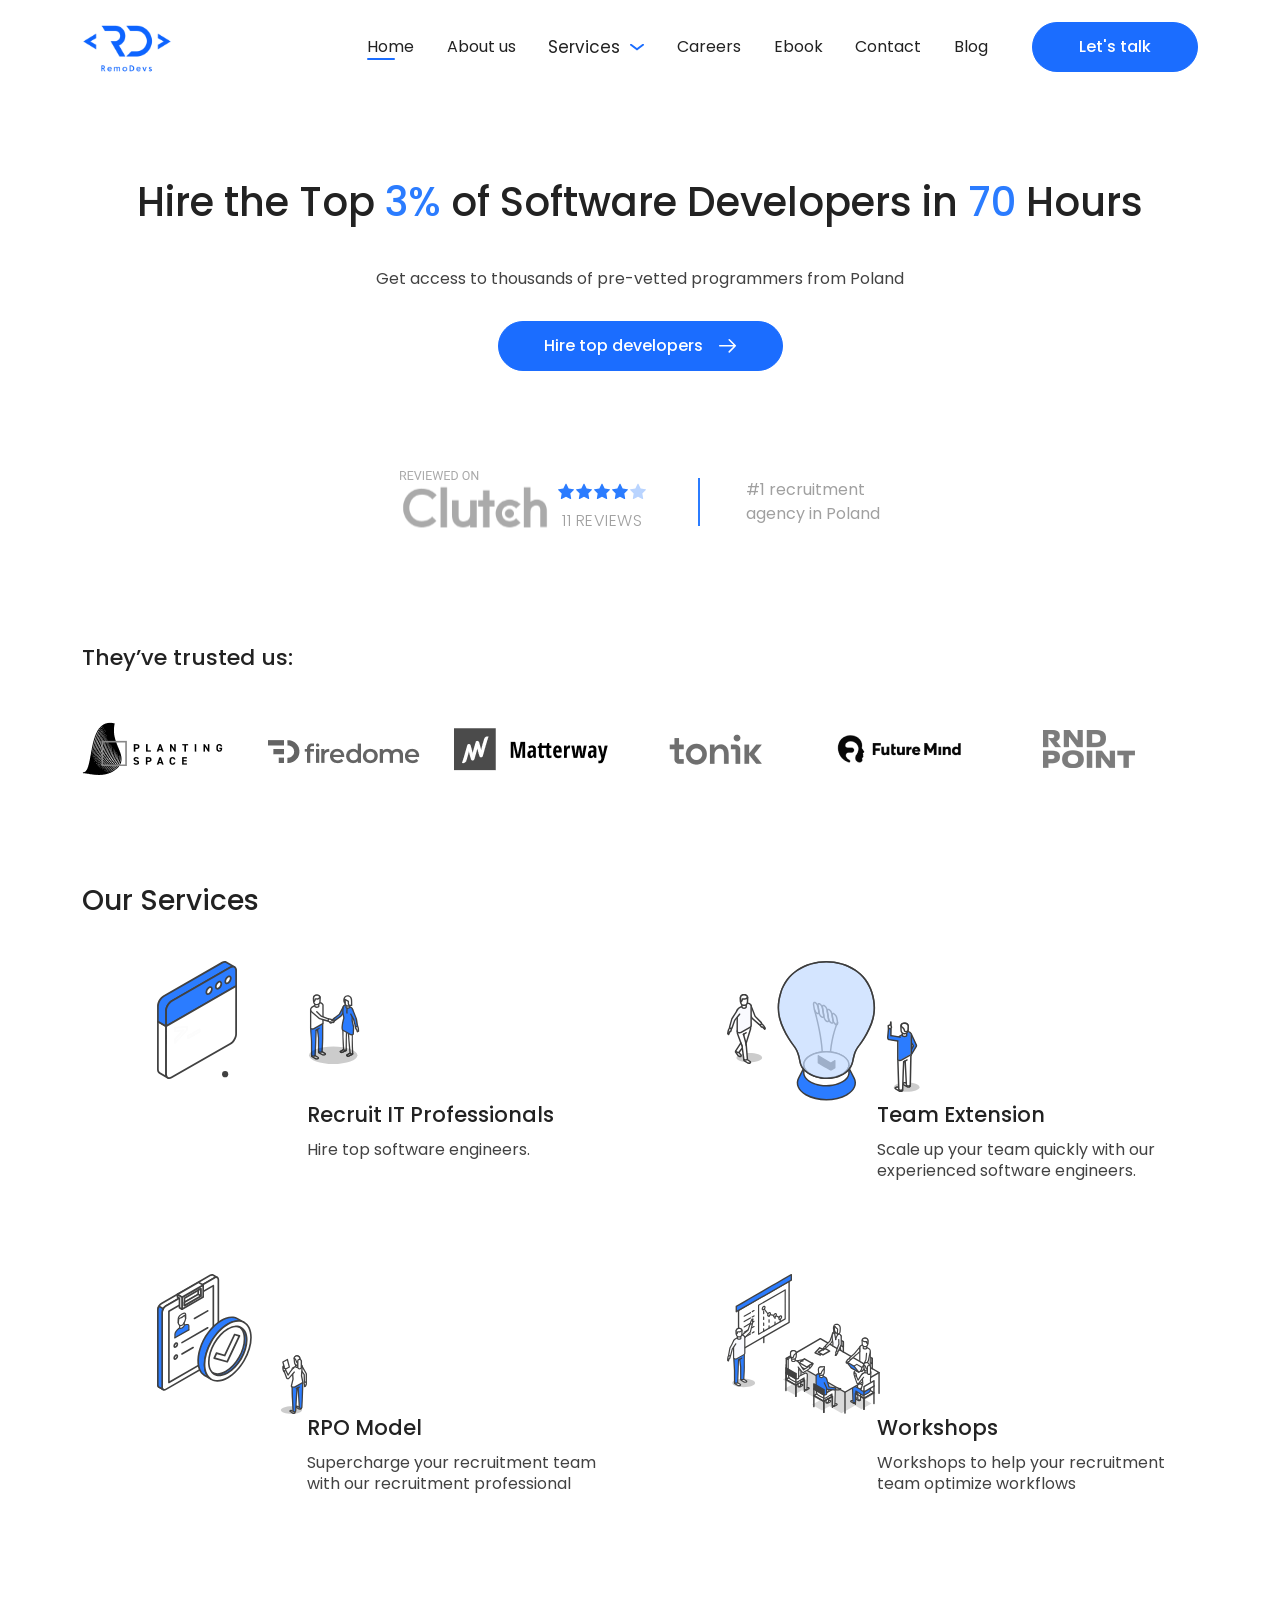
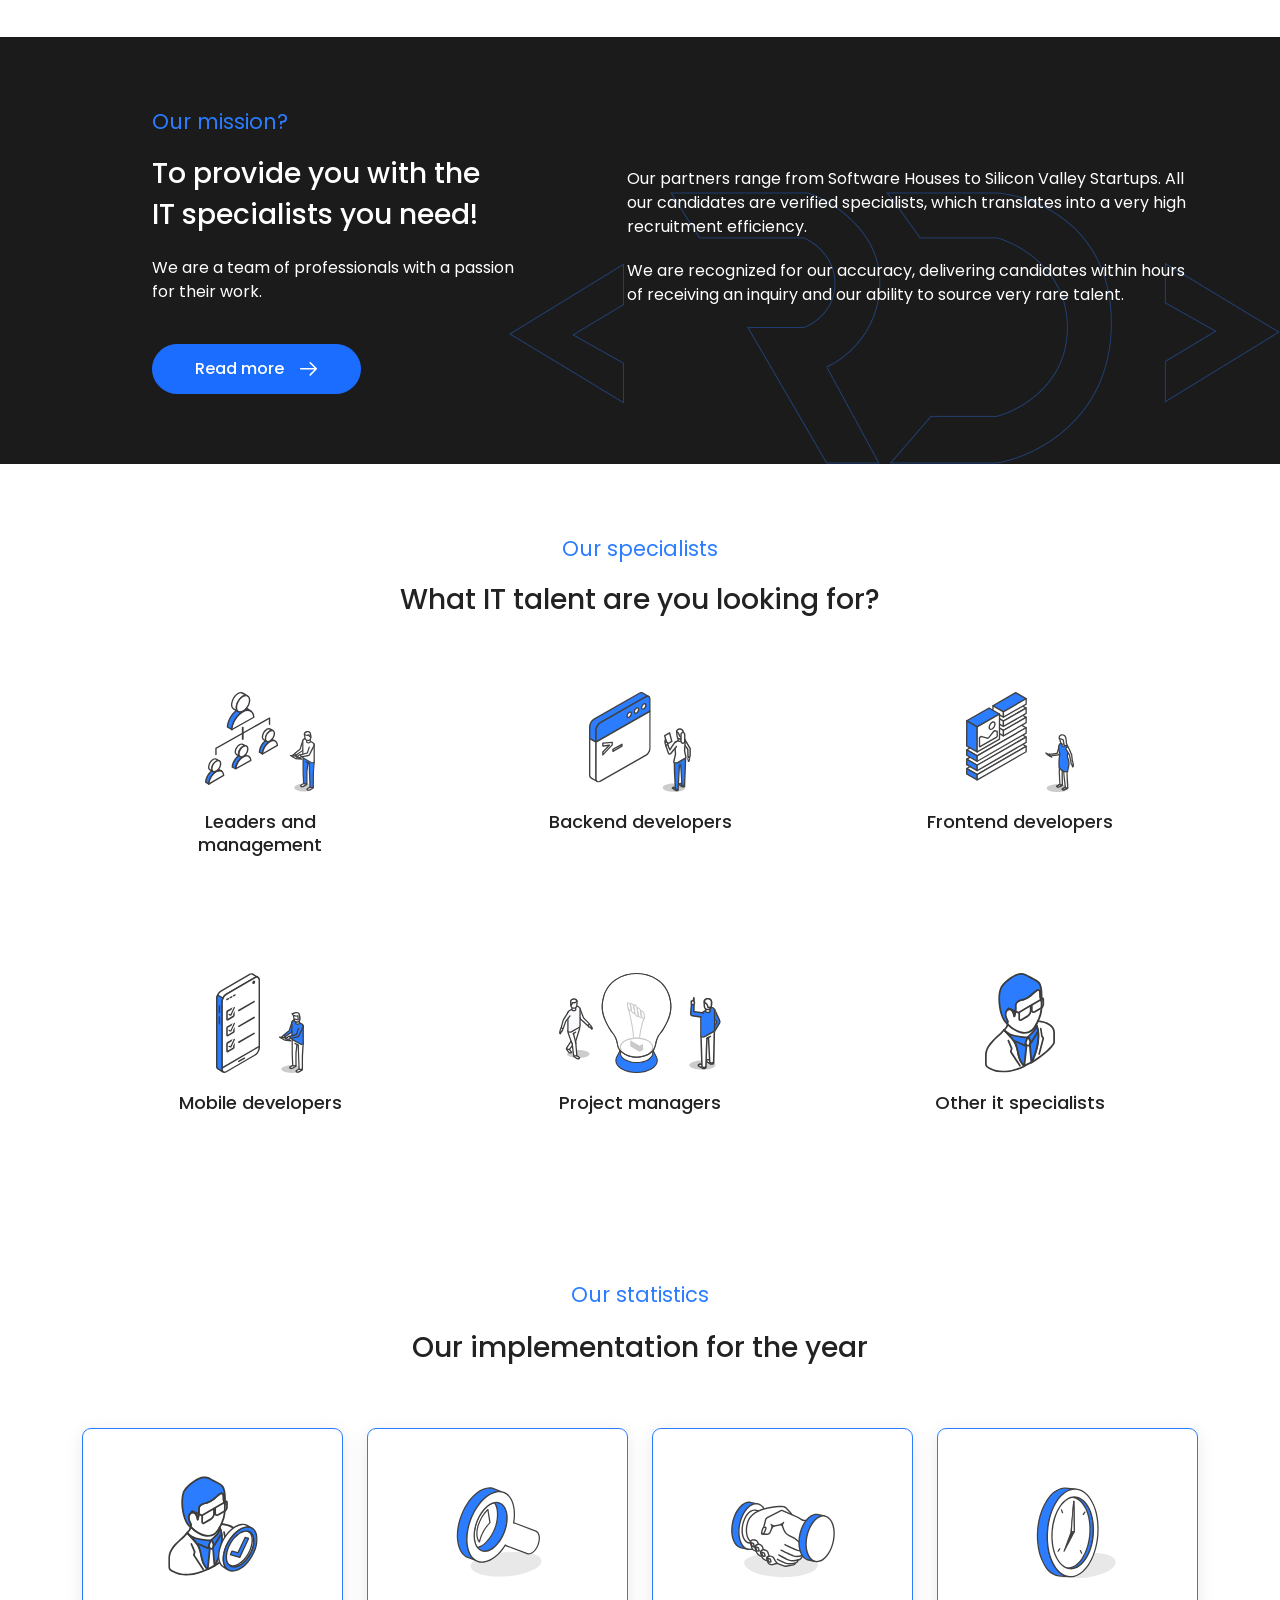
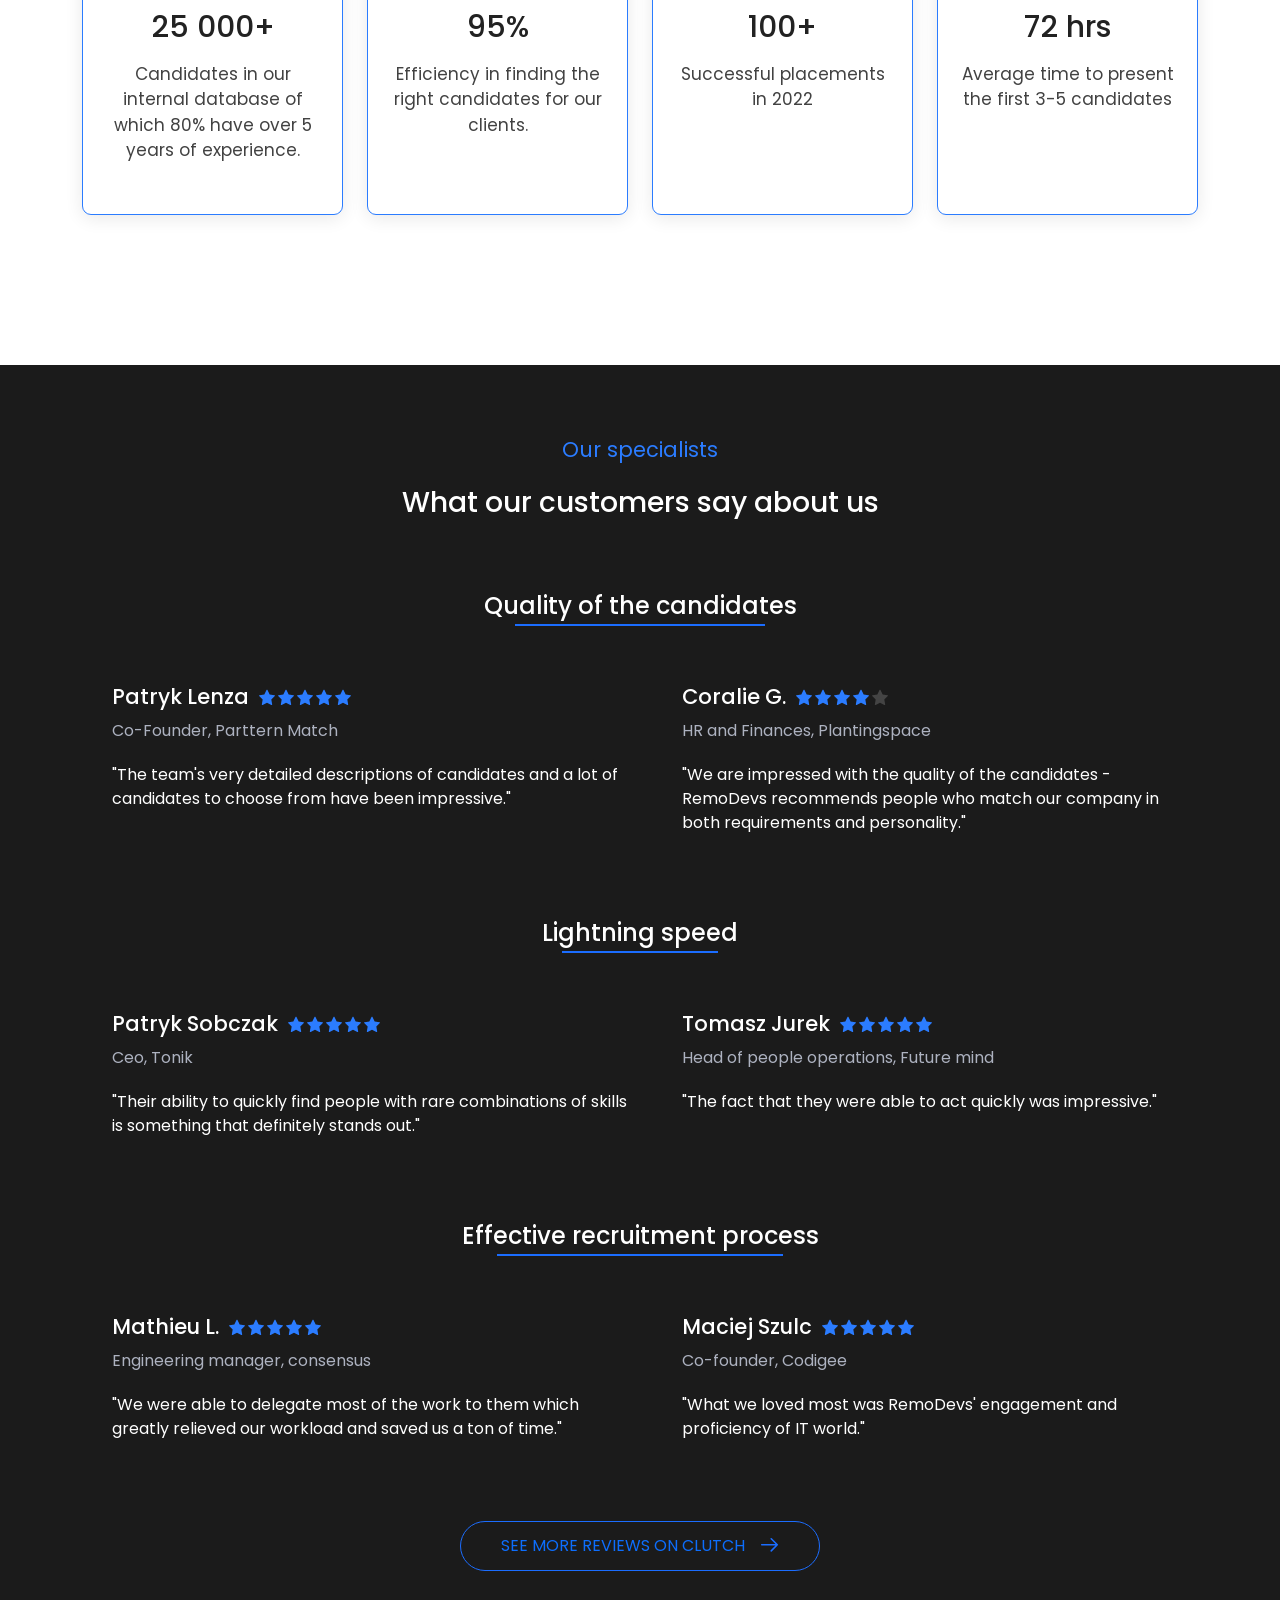
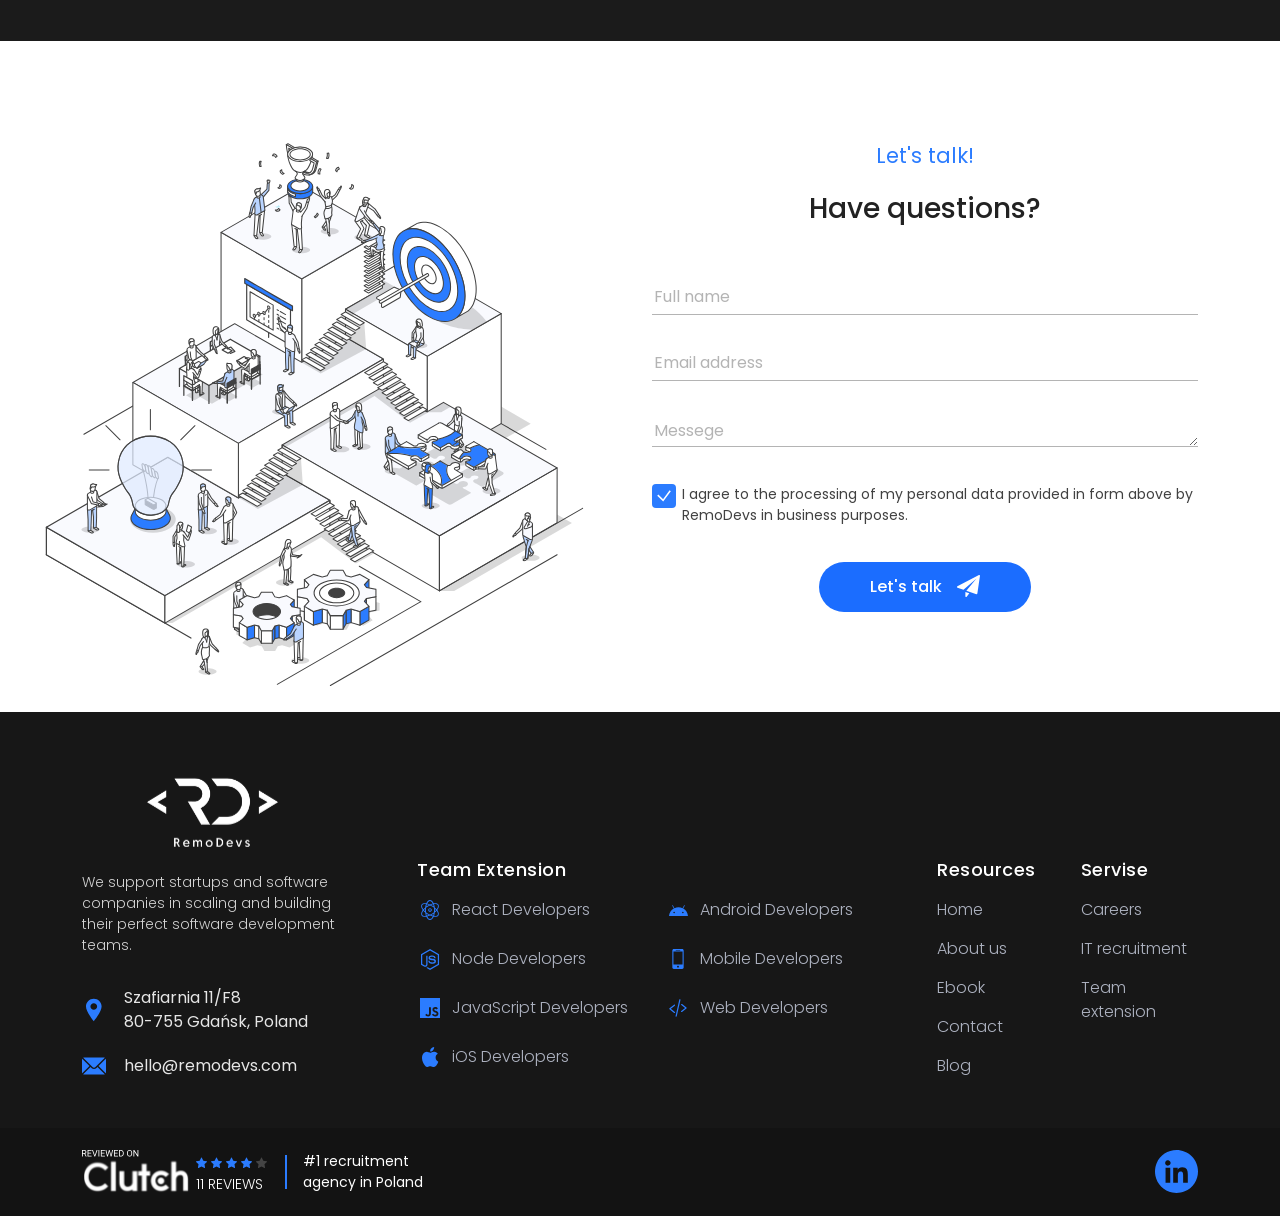
==== commit c6a921d1: "Add files via upload" ====
--- a/index.html
+++ b/index.html
@@ -67,7 +67,7 @@
                         data-period="3000"
                         data-rotate='[ "3%" ]'></span> of Software Developers in <span class="txt-rotate"
                         data-period="4000"
-                        data-rotate='[ "70" ]'>70</span> Hours
+                        data-rotate='[ "70" ]'></span> Hours
                     </h1>
                     <div class="descr">
                         <p>
